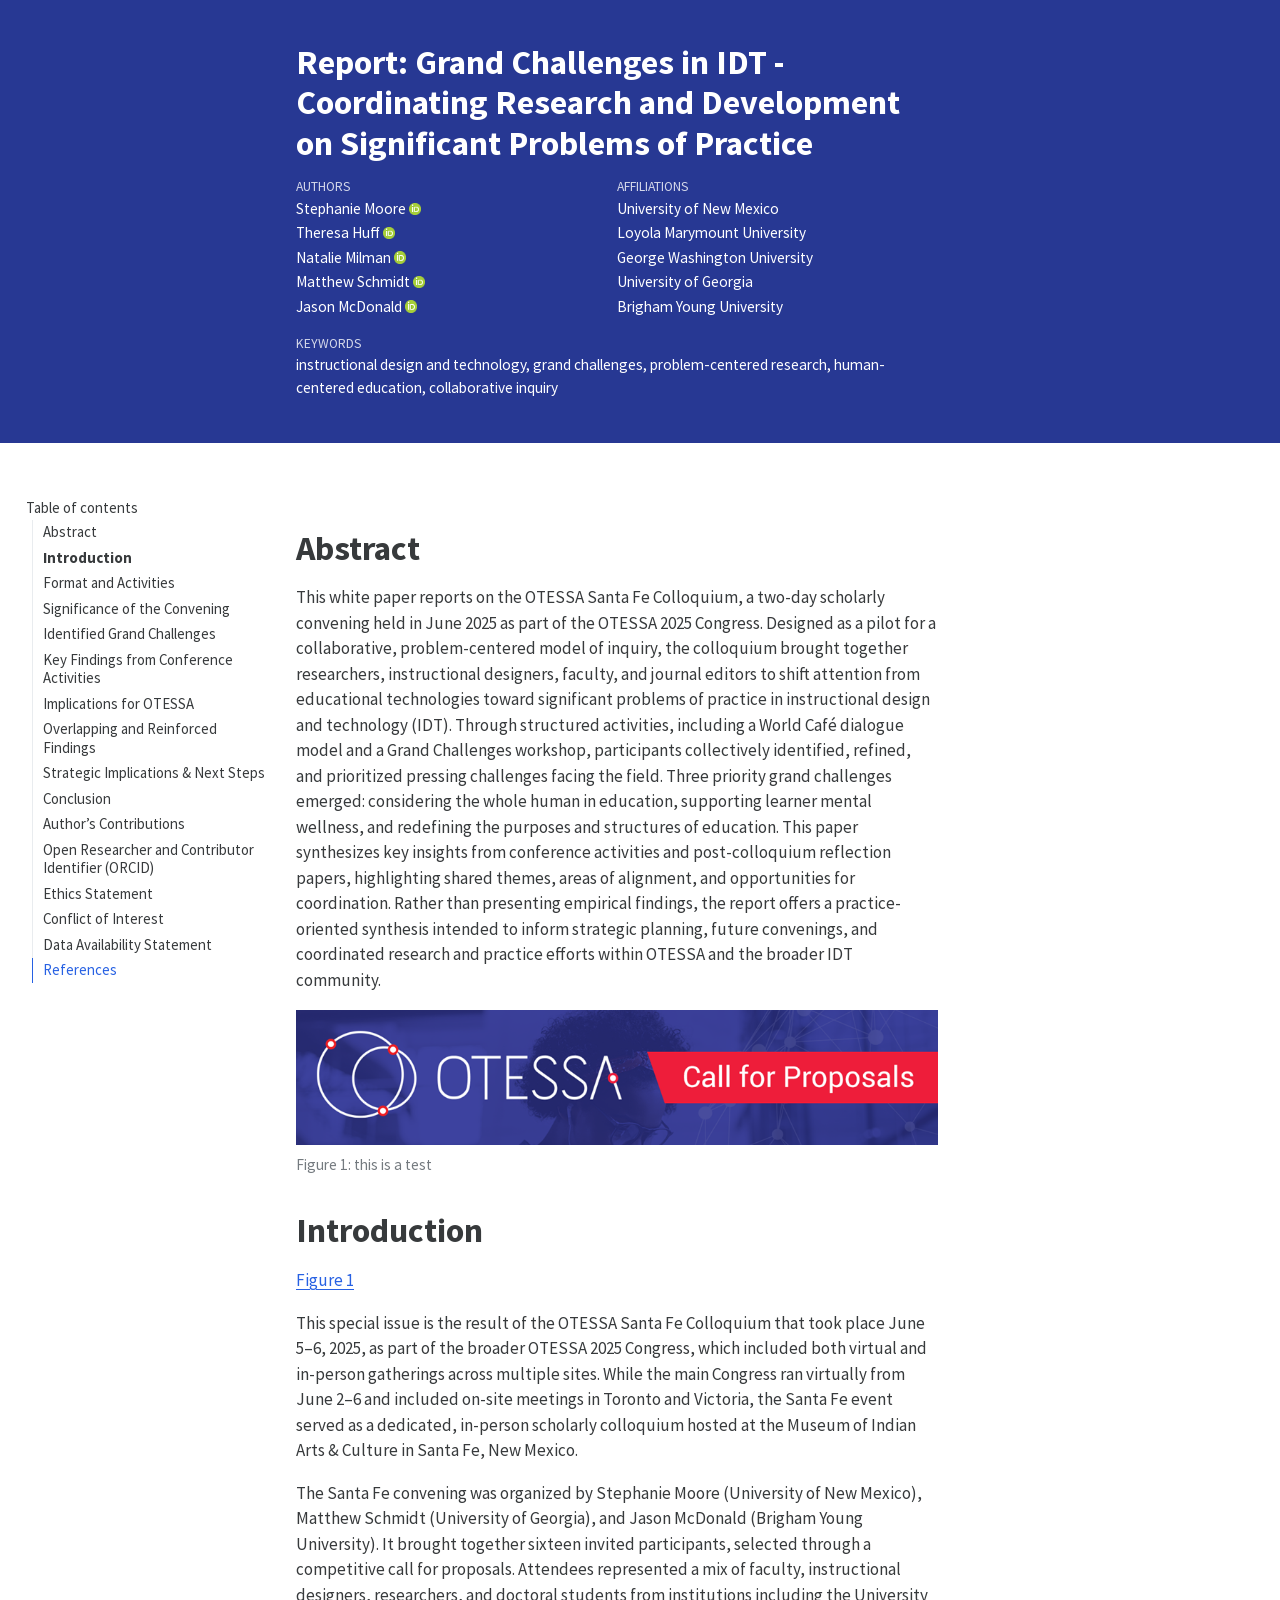
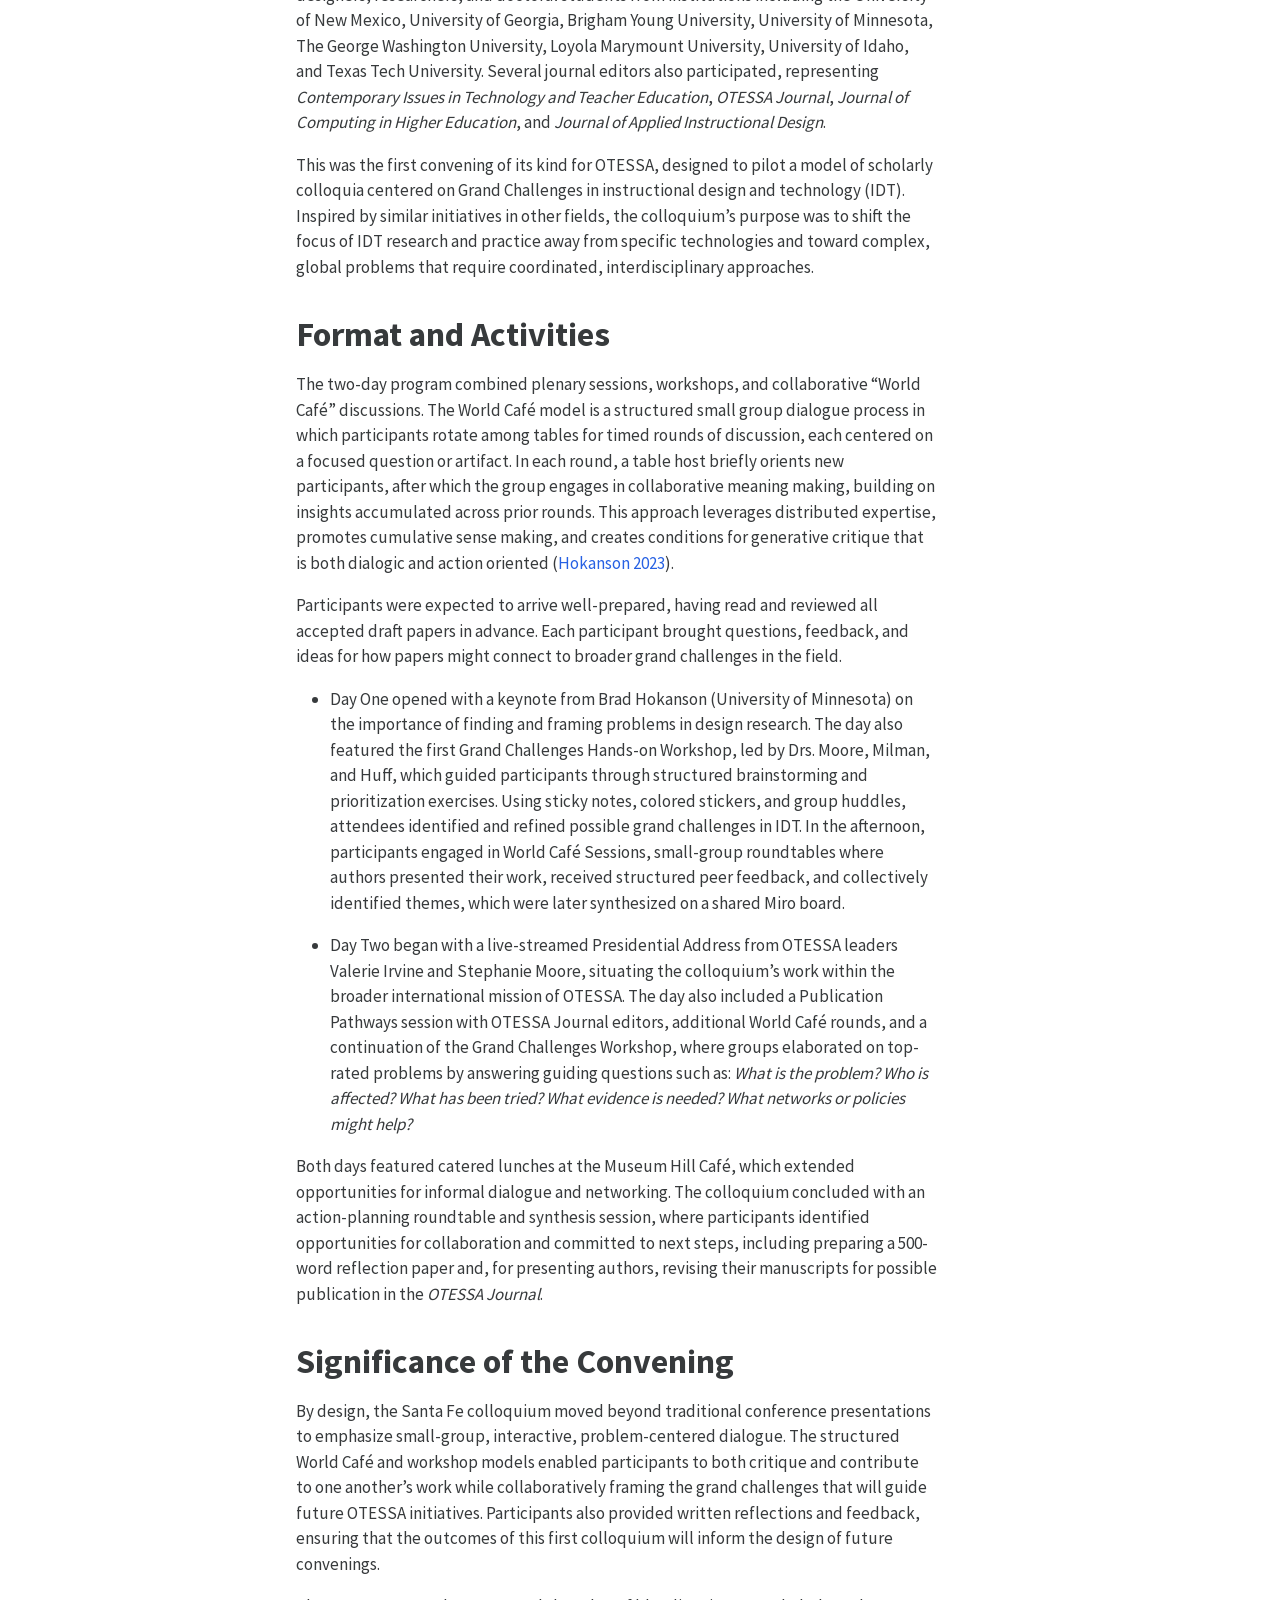
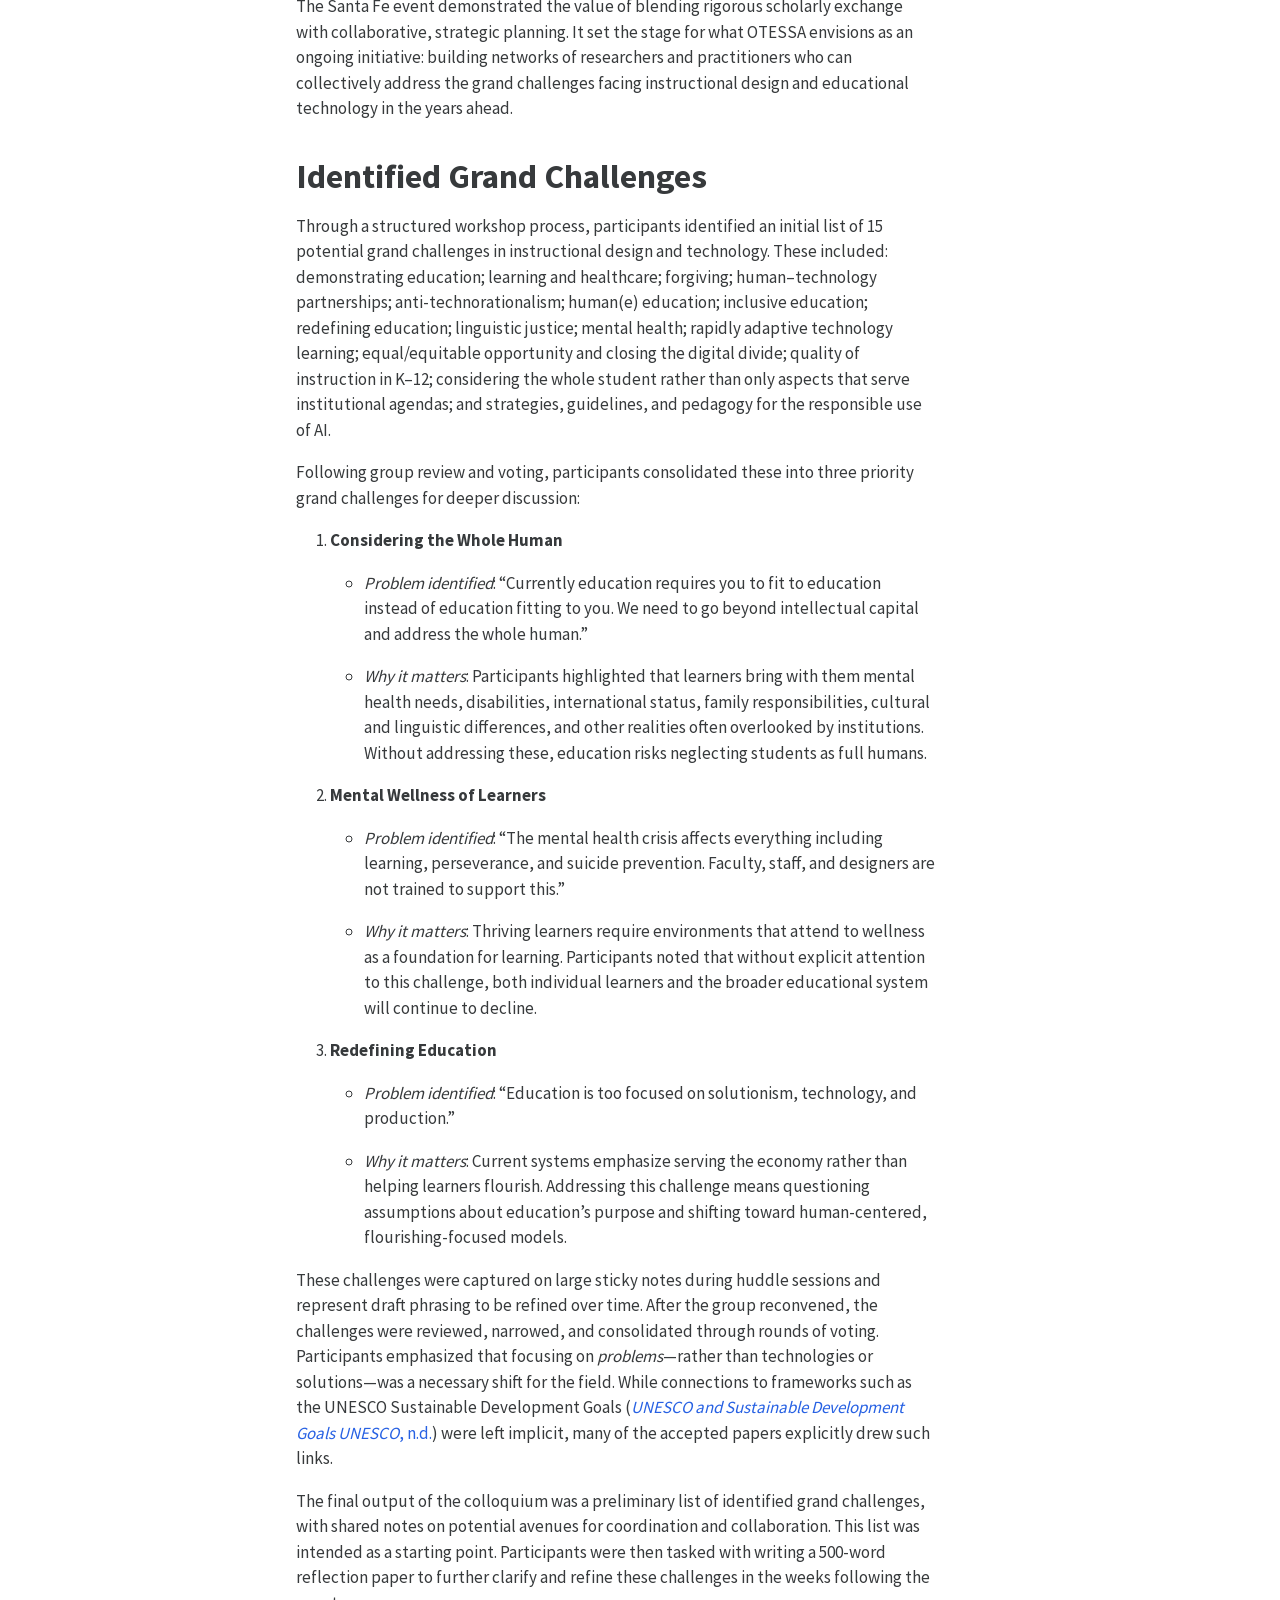
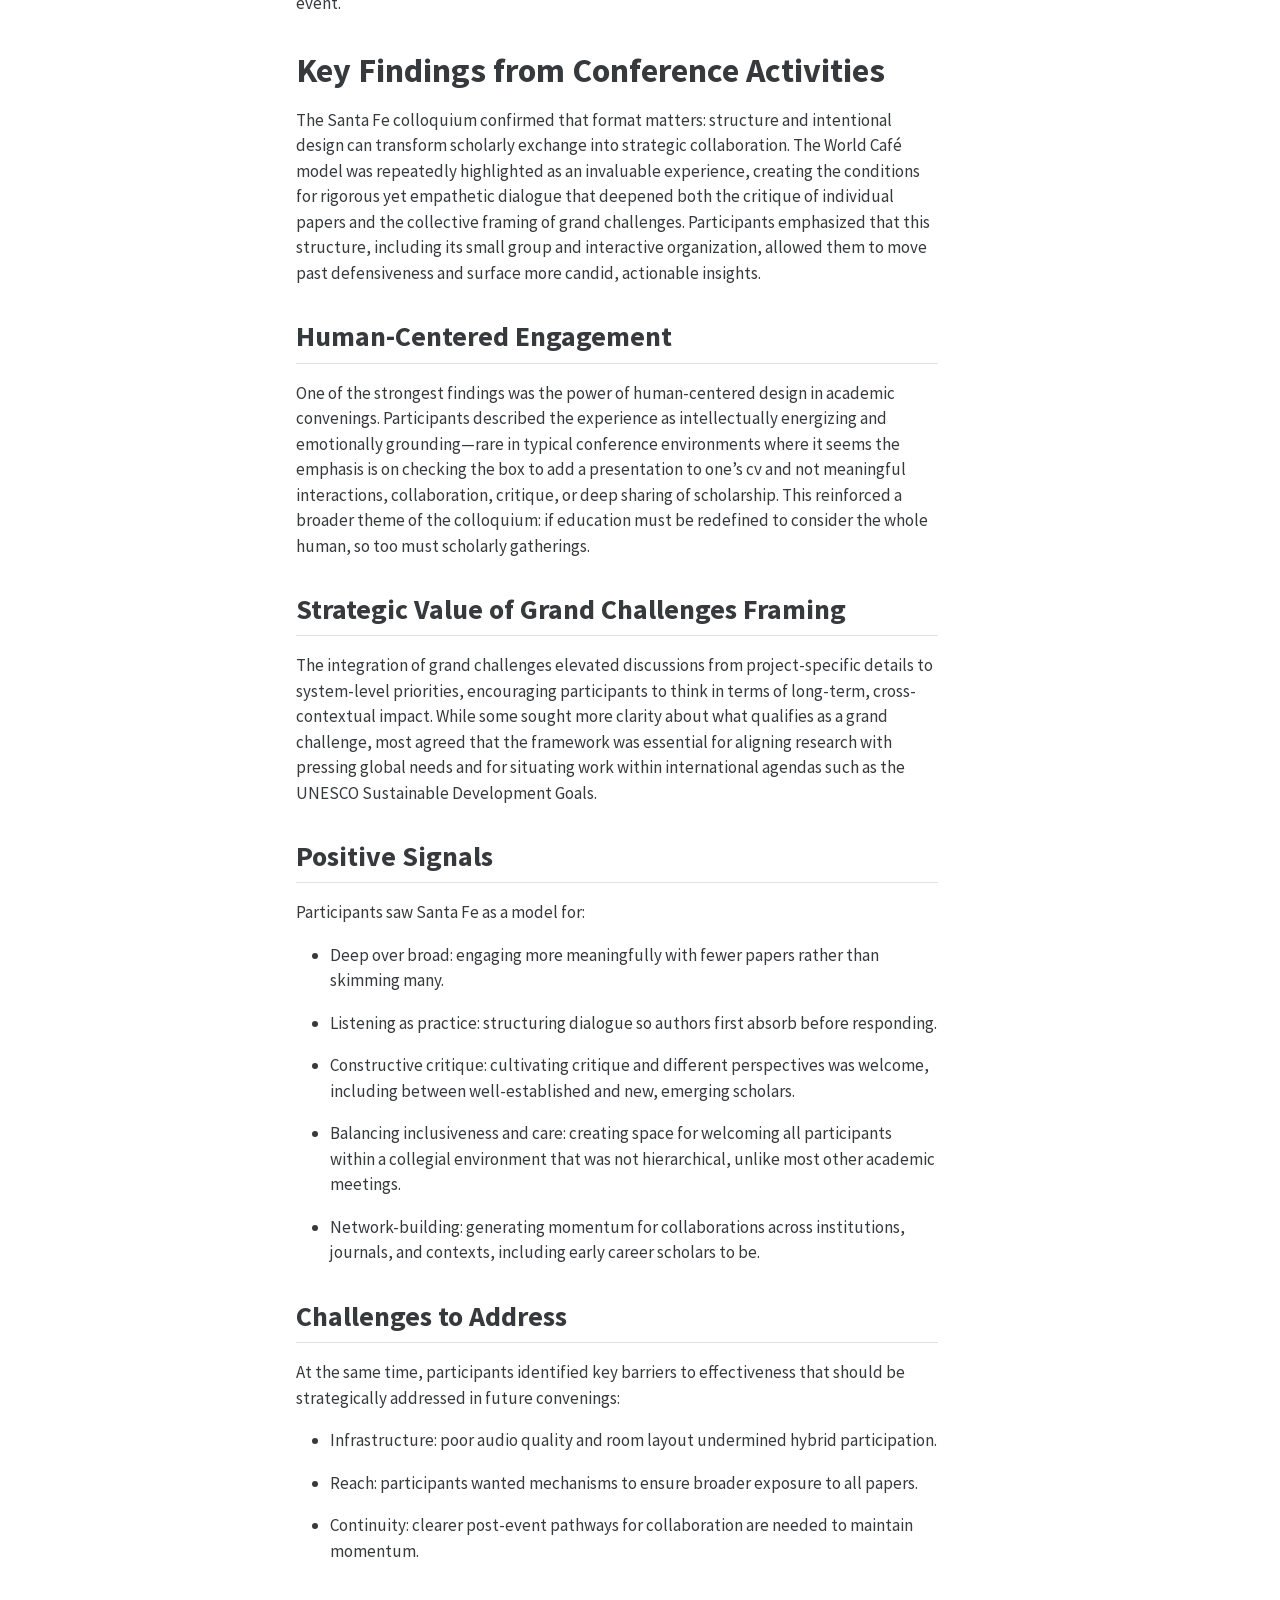
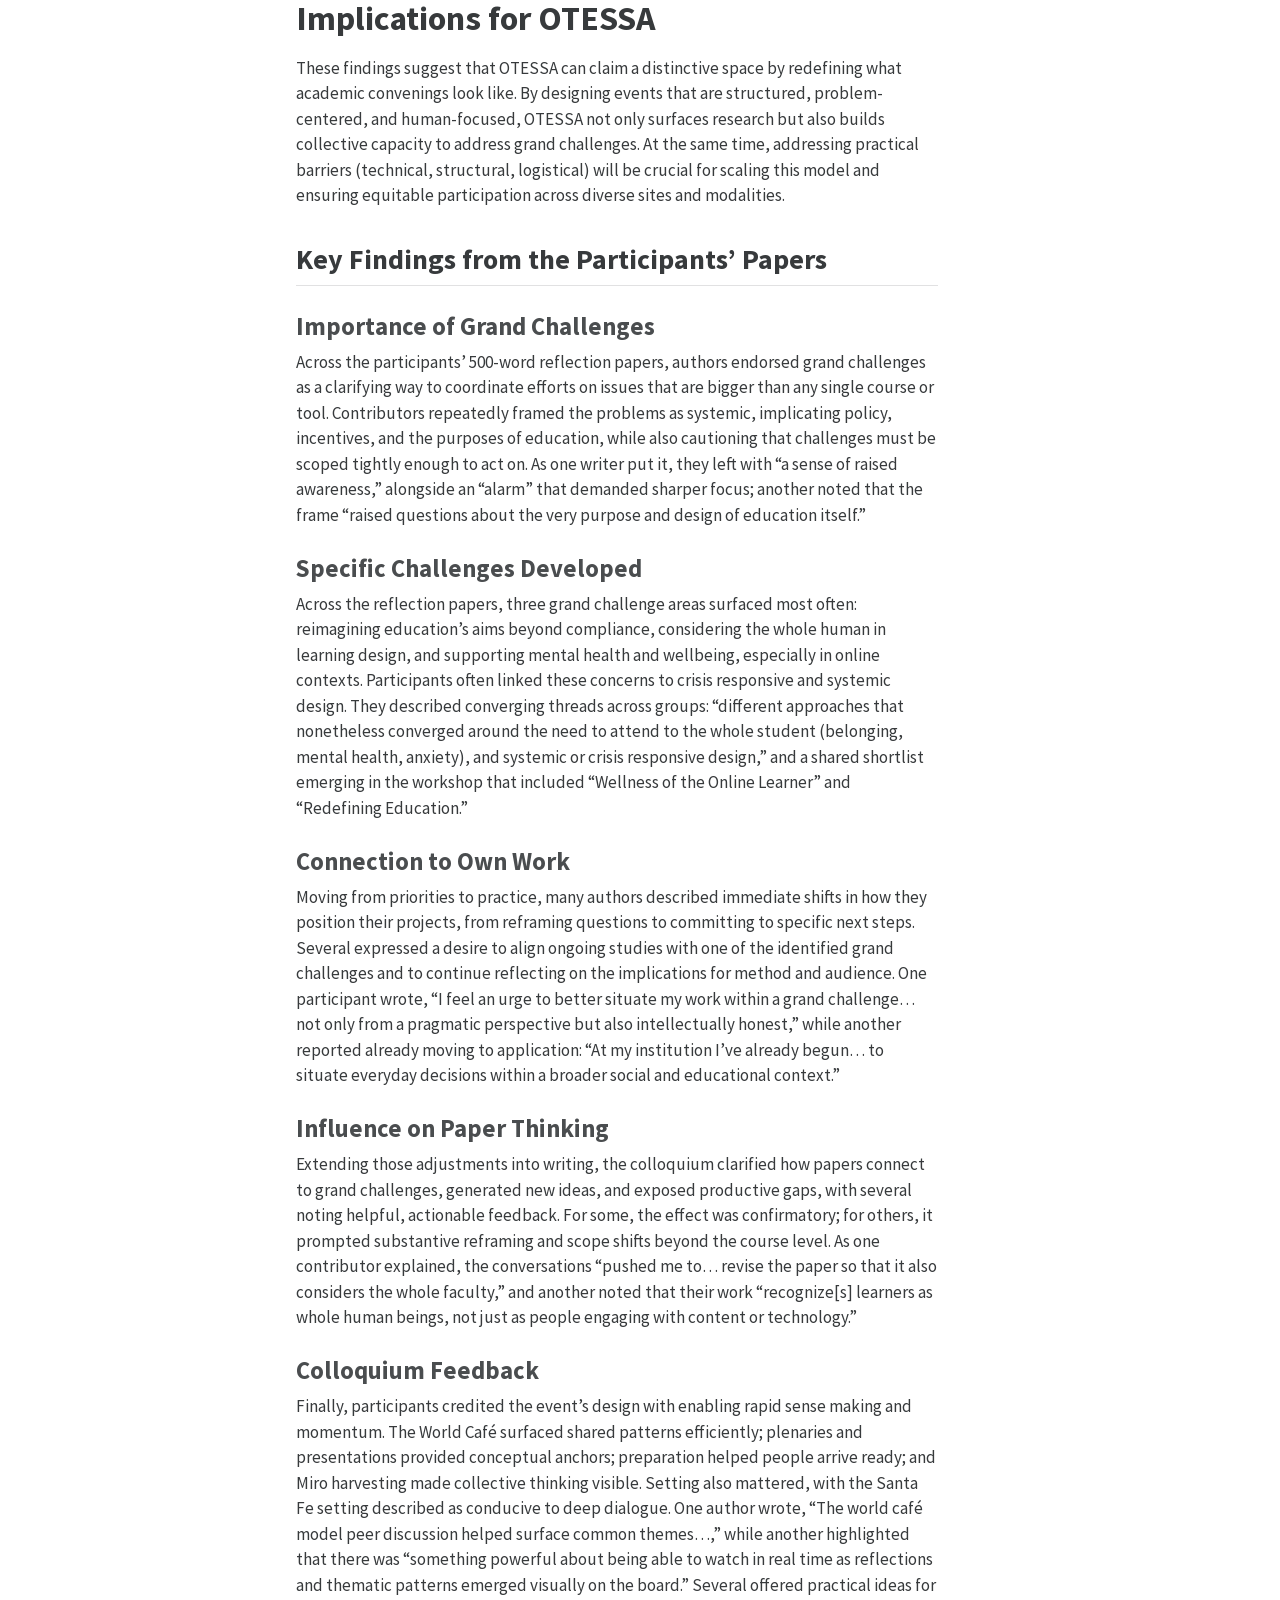
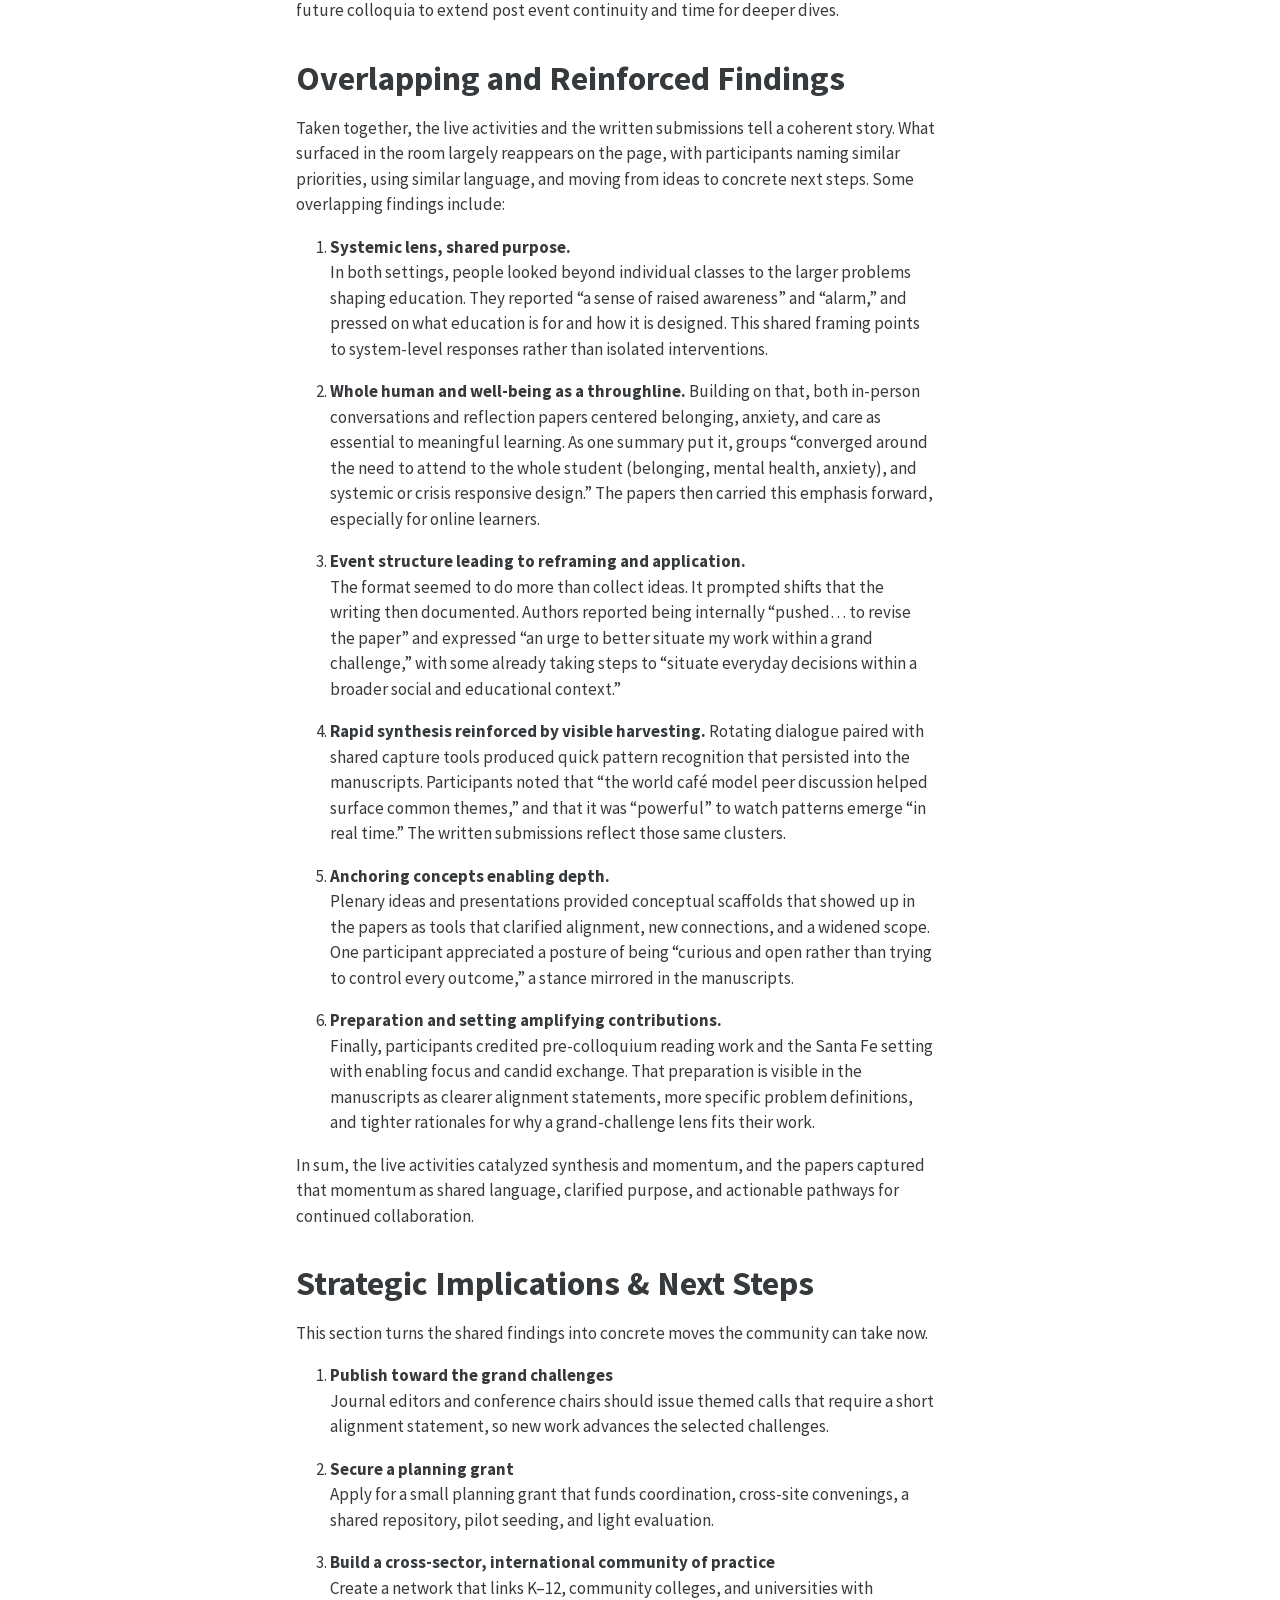
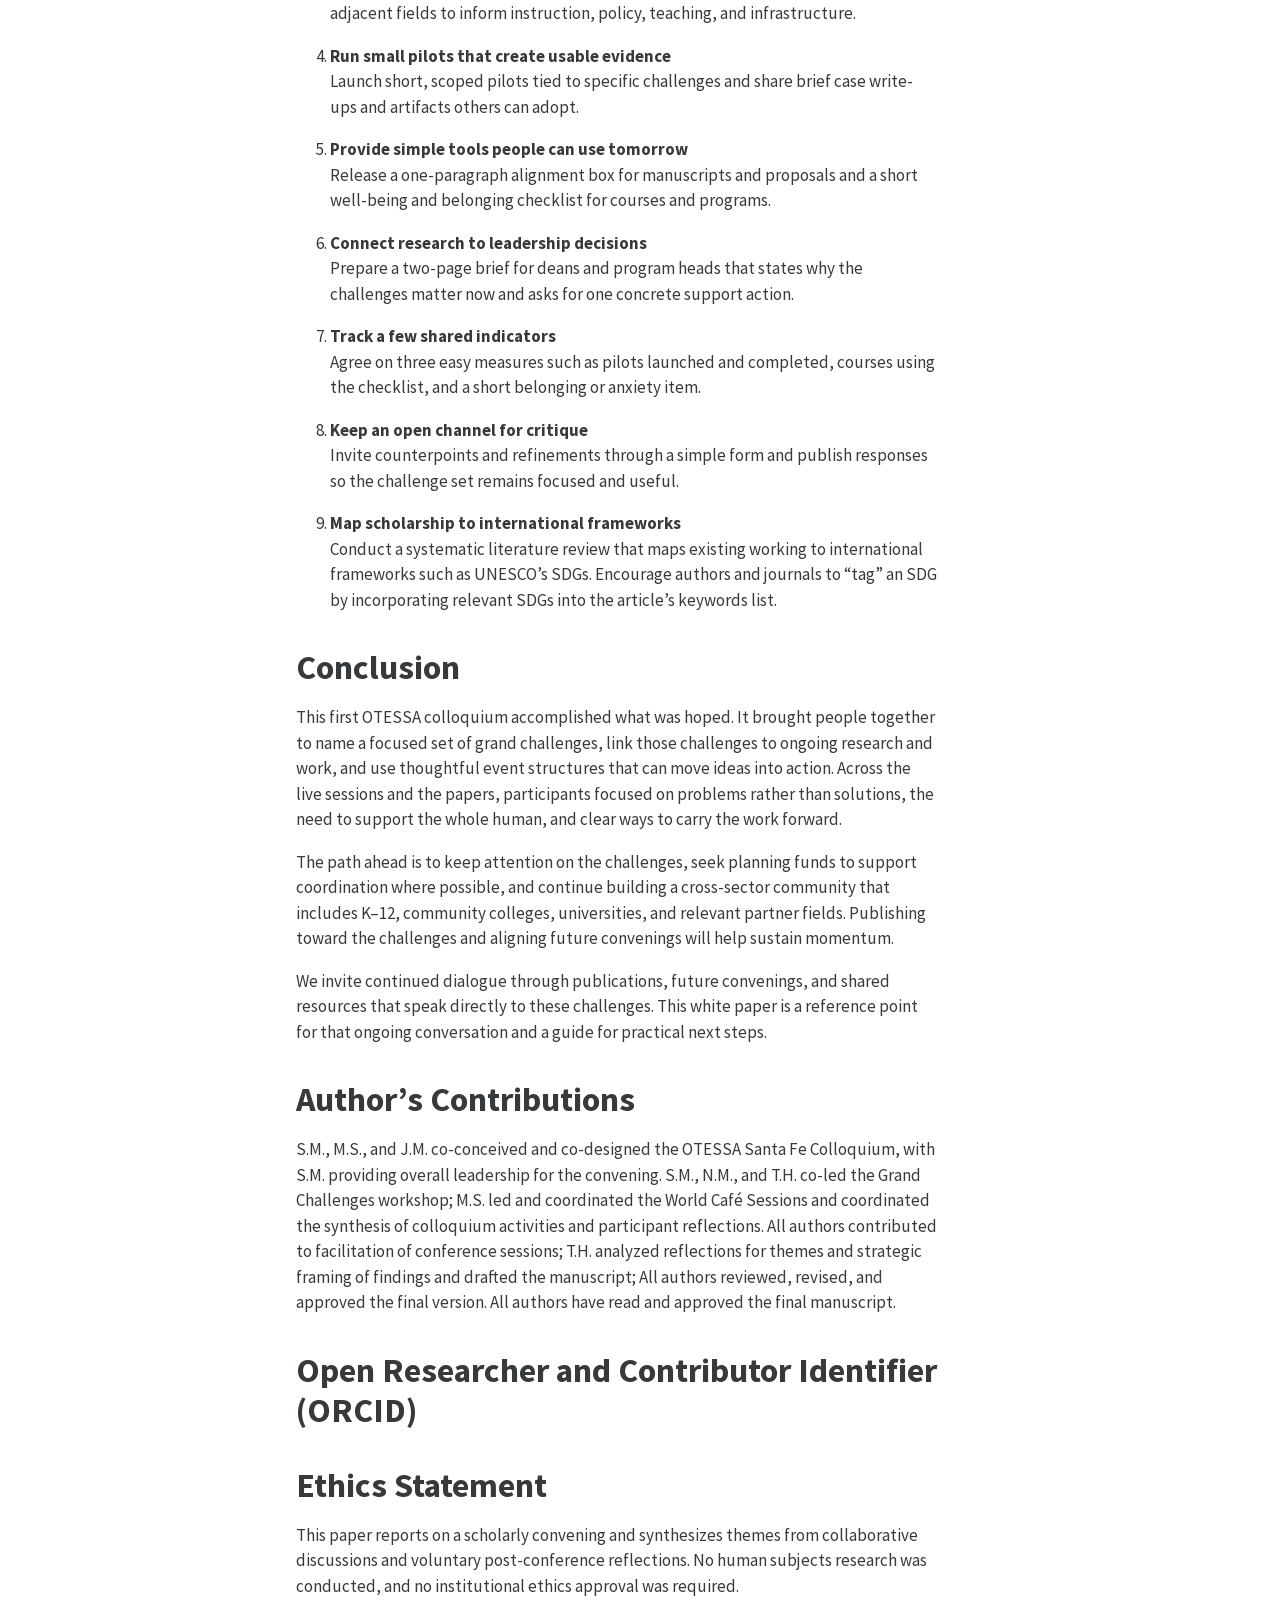
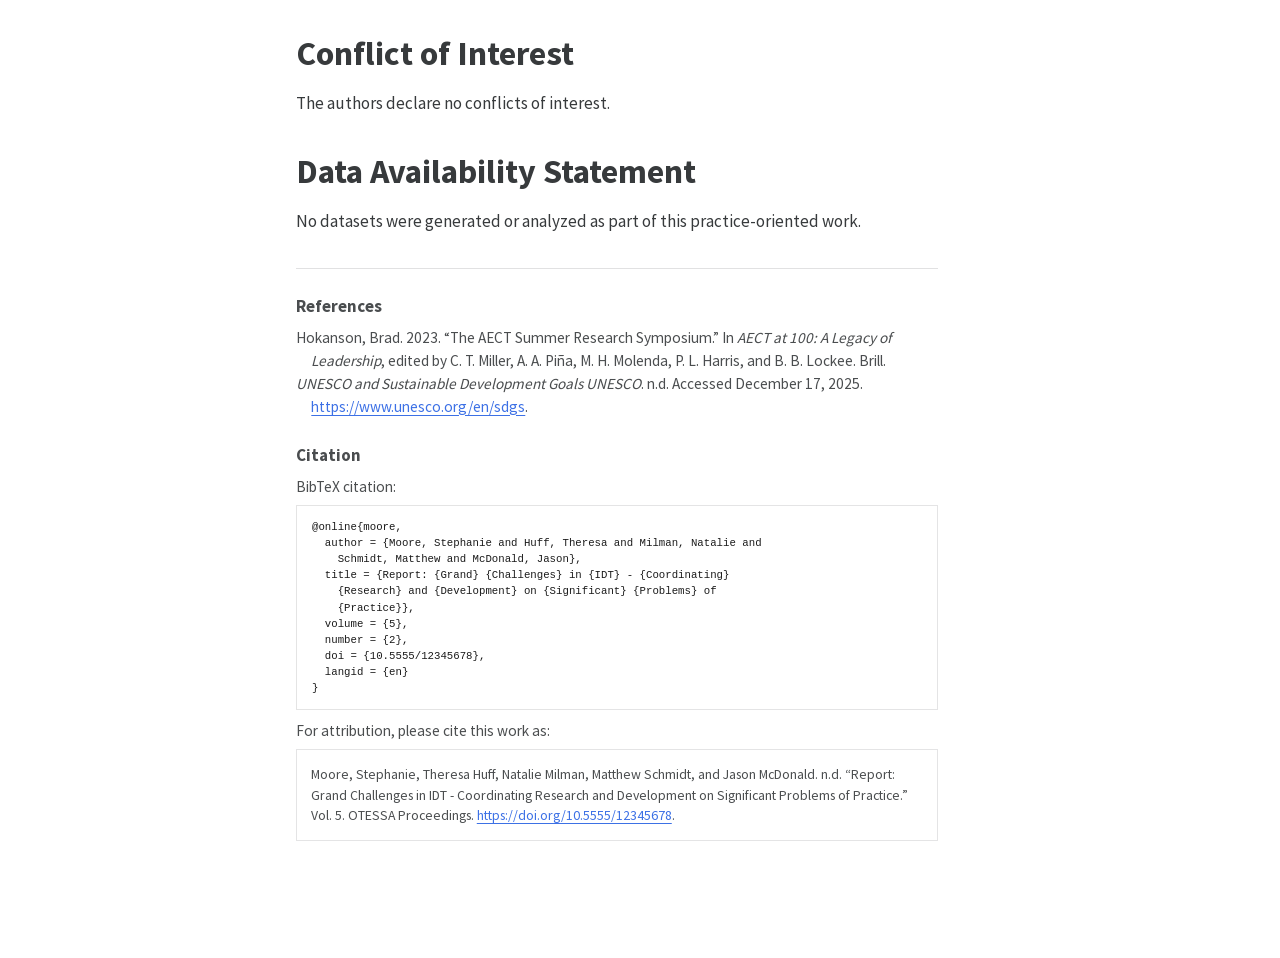
==== docs/index.html @ e305c75a "update" ====
<!DOCTYPE html>
<html xmlns="http://www.w3.org/1999/xhtml" lang="en" xml:lang="en"><head>

<meta charset="utf-8">
<meta name="generator" content="quarto-1.9.36">

<meta name="viewport" content="width=device-width, initial-scale=1.0, user-scalable=yes">

<meta name="keywords" content="instructional design and technology, grand challenges, problem-centered research, human-centered education, collaborative inquiry">

<title>Report: Grand Challenges in IDT - Coordinating Research and Development on Significant Problems of Practice</title>
<style>

code{white-space: pre-wrap;}
span.smallcaps{font-variant: small-caps;}
div.columns{display: flex; gap: min(4vw, 1.5em);}
div.column{flex: auto; overflow-x: auto;}
div.hanging-indent{margin-left: 1.5em; text-indent: -1.5em;}
ul.task-list{list-style: none;}
ul.task-list li input[type="checkbox"] {
width: 0.8em;
margin: 0 0.8em 0.2em -1em;  vertical-align: middle;
}

div.csl-bib-body { }
div.csl-entry {
clear: both;
}
.hanging-indent div.csl-entry {
margin-left:2em;
text-indent:-2em;
}
div.csl-left-margin {
min-width:2em;
float:left;
}
div.csl-right-inline {
margin-left:2em;
padding-left:1em;
}
div.csl-indent {
margin-left: 2em;
}</style>


<script>/*!
 * clipboard.js v2.0.11
 * https://clipboardjs.com/
 *
 * Licensed MIT © Zeno Rocha
 */
!function(t,e){"object"==typeof exports&&"object"==typeof module?module.exports=e():"function"==typeof define&&define.amd?define([],e):"object"==typeof exports?exports.ClipboardJS=e():t.ClipboardJS=e()}(this,function(){return n={686:function(t,e,n){"use strict";n.d(e,{default:function(){return b}});var e=n(279),i=n.n(e),e=n(370),u=n.n(e),e=n(817),r=n.n(e);function c(t){try{return document.execCommand(t)}catch(t){return}}var a=function(t){t=r()(t);return c("cut"),t};function o(t,e){var n,o,t=(n=t,o="rtl"===document.documentElement.getAttribute("dir"),(t=document.createElement("textarea")).style.fontSize="12pt",t.style.border="0",t.style.padding="0",t.style.margin="0",t.style.position="absolute",t.style[o?"right":"left"]="-9999px",o=window.pageYOffset||document.documentElement.scrollTop,t.style.top="".concat(o,"px"),t.setAttribute("readonly",""),t.value=n,t);return e.container.appendChild(t),e=r()(t),c("copy"),t.remove(),e}var f=function(t){var e=1<arguments.length&&void 0!==arguments[1]?arguments[1]:{container:document.body},n="";return"string"==typeof t?n=o(t,e):t instanceof HTMLInputElement&&!["text","search","url","tel","password"].includes(null==t?void 0:t.type)?n=o(t.value,e):(n=r()(t),c("copy")),n};function l(t){return(l="function"==typeof Symbol&&"symbol"==typeof Symbol.iterator?function(t){return typeof t}:function(t){return t&&"function"==typeof Symbol&&t.constructor===Symbol&&t!==Symbol.prototype?"symbol":typeof t})(t)}var s=function(){var t=0<arguments.length&&void 0!==arguments[0]?arguments[0]:{},e=t.action,n=void 0===e?"copy":e,o=t.container,e=t.target,t=t.text;if("copy"!==n&&"cut"!==n)throw new Error('Invalid "action" value, use either "copy" or "cut"');if(void 0!==e){if(!e||"object"!==l(e)||1!==e.nodeType)throw new Error('Invalid "target" value, use a valid Element');if("copy"===n&&e.hasAttribute("disabled"))throw new Error('Invalid "target" attribute. Please use "readonly" instead of "disabled" attribute');if("cut"===n&&(e.hasAttribute("readonly")||e.hasAttribute("disabled")))throw new Error('Invalid "target" attribute. You can\'t cut text from elements with "readonly" or "disabled" attributes')}return t?f(t,{container:o}):e?"cut"===n?a(e):f(e,{container:o}):void 0};function p(t){return(p="function"==typeof Symbol&&"symbol"==typeof Symbol.iterator?function(t){return typeof t}:function(t){return t&&"function"==typeof Symbol&&t.constructor===Symbol&&t!==Symbol.prototype?"symbol":typeof t})(t)}function d(t,e){for(var n=0;n<e.length;n++){var o=e[n];o.enumerable=o.enumerable||!1,o.configurable=!0,"value"in o&&(o.writable=!0),Object.defineProperty(t,o.key,o)}}function y(t,e){return(y=Object.setPrototypeOf||function(t,e){return t.__proto__=e,t})(t,e)}function h(n){var o=function(){if("undefined"==typeof Reflect||!Reflect.construct)return!1;if(Reflect.construct.sham)return!1;if("function"==typeof Proxy)return!0;try{return Date.prototype.toString.call(Reflect.construct(Date,[],function(){})),!0}catch(t){return!1}}();return function(){var t,e=v(n);return t=o?(t=v(this).constructor,Reflect.construct(e,arguments,t)):e.apply(this,arguments),e=this,!(t=t)||"object"!==p(t)&&"function"!=typeof t?function(t){if(void 0!==t)return t;throw new ReferenceError("this hasn't been initialised - super() hasn't been called")}(e):t}}function v(t){return(v=Object.setPrototypeOf?Object.getPrototypeOf:function(t){return t.__proto__||Object.getPrototypeOf(t)})(t)}function m(t,e){t="data-clipboard-".concat(t);if(e.hasAttribute(t))return e.getAttribute(t)}var b=function(){!function(t,e){if("function"!=typeof e&&null!==e)throw new TypeError("Super expression must either be null or a function");t.prototype=Object.create(e&&e.prototype,{constructor:{value:t,writable:!0,configurable:!0}}),e&&y(t,e)}(r,i());var t,e,n,o=h(r);function r(t,e){var n;return function(t){if(!(t instanceof r))throw new TypeError("Cannot call a class as a function")}(this),(n=o.call(this)).resolveOptions(e),n.listenClick(t),n}return t=r,n=[{key:"copy",value:function(t){var e=1<arguments.length&&void 0!==arguments[1]?arguments[1]:{container:document.body};return f(t,e)}},{key:"cut",value:function(t){return a(t)}},{key:"isSupported",value:function(){var t=0<arguments.length&&void 0!==arguments[0]?arguments[0]:["copy","cut"],t="string"==typeof t?[t]:t,e=!!document.queryCommandSupported;return t.forEach(function(t){e=e&&!!document.queryCommandSupported(t)}),e}}],(e=[{key:"resolveOptions",value:function(){var t=0<arguments.length&&void 0!==arguments[0]?arguments[0]:{};this.action="function"==typeof t.action?t.action:this.defaultAction,this.target="function"==typeof t.target?t.target:this.defaultTarget,this.text="function"==typeof t.text?t.text:this.defaultText,this.container="object"===p(t.container)?t.container:document.body}},{key:"listenClick",value:function(t){var e=this;this.listener=u()(t,"click",function(t){return e.onClick(t)})}},{key:"onClick",value:function(t){var e=t.delegateTarget||t.currentTarget,n=this.action(e)||"copy",t=s({action:n,container:this.container,target:this.target(e),text:this.text(e)});this.emit(t?"success":"error",{action:n,text:t,trigger:e,clearSelection:function(){e&&e.focus(),window.getSelection().removeAllRanges()}})}},{key:"defaultAction",value:function(t){return m("action",t)}},{key:"defaultTarget",value:function(t){t=m("target",t);if(t)return document.querySelector(t)}},{key:"defaultText",value:function(t){return m("text",t)}},{key:"destroy",value:function(){this.listener.destroy()}}])&&d(t.prototype,e),n&&d(t,n),r}()},828:function(t){var e;"undefined"==typeof Element||Element.prototype.matches||((e=Element.prototype).matches=e.matchesSelector||e.mozMatchesSelector||e.msMatchesSelector||e.oMatchesSelector||e.webkitMatchesSelector),t.exports=function(t,e){for(;t&&9!==t.nodeType;){if("function"==typeof t.matches&&t.matches(e))return t;t=t.parentNode}}},438:function(t,e,n){var u=n(828);function i(t,e,n,o,r){var i=function(e,n,t,o){return function(t){t.delegateTarget=u(t.target,n),t.delegateTarget&&o.call(e,t)}}.apply(this,arguments);return t.addEventListener(n,i,r),{destroy:function(){t.removeEventListener(n,i,r)}}}t.exports=function(t,e,n,o,r){return"function"==typeof t.addEventListener?i.apply(null,arguments):"function"==typeof n?i.bind(null,document).apply(null,arguments):("string"==typeof t&&(t=document.querySelectorAll(t)),Array.prototype.map.call(t,function(t){return i(t,e,n,o,r)}))}},879:function(t,n){n.node=function(t){return void 0!==t&&t instanceof HTMLElement&&1===t.nodeType},n.nodeList=function(t){var e=Object.prototype.toString.call(t);return void 0!==t&&("[object NodeList]"===e||"[object HTMLCollection]"===e)&&"length"in t&&(0===t.length||n.node(t[0]))},n.string=function(t){return"string"==typeof t||t instanceof String},n.fn=function(t){return"[object Function]"===Object.prototype.toString.call(t)}},370:function(t,e,n){var f=n(879),l=n(438);t.exports=function(t,e,n){if(!t&&!e&&!n)throw new Error("Missing required arguments");if(!f.string(e))throw new TypeError("Second argument must be a String");if(!f.fn(n))throw new TypeError("Third argument must be a Function");if(f.node(t))return c=e,a=n,(u=t).addEventListener(c,a),{destroy:function(){u.removeEventListener(c,a)}};if(f.nodeList(t))return o=t,r=e,i=n,Array.prototype.forEach.call(o,function(t){t.addEventListener(r,i)}),{destroy:function(){Array.prototype.forEach.call(o,function(t){t.removeEventListener(r,i)})}};if(f.string(t))return t=t,e=e,n=n,l(document.body,t,e,n);throw new TypeError("First argument must be a String, HTMLElement, HTMLCollection, or NodeList");var o,r,i,u,c,a}},817:function(t){t.exports=function(t){var e,n="SELECT"===t.nodeName?(t.focus(),t.value):"INPUT"===t.nodeName||"TEXTAREA"===t.nodeName?((e=t.hasAttribute("readonly"))||t.setAttribute("readonly",""),t.select(),t.setSelectionRange(0,t.value.length),e||t.removeAttribute("readonly"),t.value):(t.hasAttribute("contenteditable")&&t.focus(),n=window.getSelection(),(e=document.createRange()).selectNodeContents(t),n.removeAllRanges(),n.addRange(e),n.toString());return n}},279:function(t){function e(){}e.prototype={on:function(t,e,n){var o=this.e||(this.e={});return(o[t]||(o[t]=[])).push({fn:e,ctx:n}),this},once:function(t,e,n){var o=this;function r(){o.off(t,r),e.apply(n,arguments)}return r._=e,this.on(t,r,n)},emit:function(t){for(var e=[].slice.call(arguments,1),n=((this.e||(this.e={}))[t]||[]).slice(),o=0,r=n.length;o<r;o++)n[o].fn.apply(n[o].ctx,e);return this},off:function(t,e){var n=this.e||(this.e={}),o=n[t],r=[];if(o&&e)for(var i=0,u=o.length;i<u;i++)o[i].fn!==e&&o[i].fn._!==e&&r.push(o[i]);return r.length?n[t]=r:delete n[t],this}},t.exports=e,t.exports.TinyEmitter=e}},r={},o.n=function(t){var e=t&&t.__esModule?function(){return t.default}:function(){return t};return o.d(e,{a:e}),e},o.d=function(t,e){for(var n in e)o.o(e,n)&&!o.o(t,n)&&Object.defineProperty(t,n,{enumerable:!0,get:e[n]})},o.o=function(t,e){return Object.prototype.hasOwnProperty.call(t,e)},o(686).default;function o(t){if(r[t])return r[t].exports;var e=r[t]={exports:{}};return n[t](e,e.exports,o),e.exports}var n,r});</script>
<script src="[data-uri]" type="module"></script>
<script src="[data-uri]" type="module"></script>
<script>/**
 * @popperjs/core v2.11.7 - MIT License
 */

!function(e,t){"object"==typeof exports&&"undefined"!=typeof module?t(exports):"function"==typeof define&&define.amd?define(["exports"],t):t((e="undefined"!=typeof globalThis?globalThis:e||self).Popper={})}(this,(function(e){"use strict";function t(e){if(null==e)return window;if("[object Window]"!==e.toString()){var t=e.ownerDocument;return t&&t.defaultView||window}return e}function n(e){return e instanceof t(e).Element||e instanceof Element}function r(e){return e instanceof t(e).HTMLElement||e instanceof HTMLElement}function o(e){return"undefined"!=typeof ShadowRoot&&(e instanceof t(e).ShadowRoot||e instanceof ShadowRoot)}var i=Math.max,a=Math.min,s=Math.round;function f(){var e=navigator.userAgentData;return null!=e&&e.brands&&Array.isArray(e.brands)?e.brands.map((function(e){return e.brand+"/"+e.version})).join(" "):navigator.userAgent}function c(){return!/^((?!chrome|android).)*safari/i.test(f())}function p(e,o,i){void 0===o&&(o=!1),void 0===i&&(i=!1);var a=e.getBoundingClientRect(),f=1,p=1;o&&r(e)&&(f=e.offsetWidth>0&&s(a.width)/e.offsetWidth||1,p=e.offsetHeight>0&&s(a.height)/e.offsetHeight||1);var u=(n(e)?t(e):window).visualViewport,l=!c()&&i,d=(a.left+(l&&u?u.offsetLeft:0))/f,h=(a.top+(l&&u?u.offsetTop:0))/p,m=a.width/f,v=a.height/p;return{width:m,height:v,top:h,right:d+m,bottom:h+v,left:d,x:d,y:h}}function u(e){var n=t(e);return{scrollLeft:n.pageXOffset,scrollTop:n.pageYOffset}}function l(e){return e?(e.nodeName||"").toLowerCase():null}function d(e){return((n(e)?e.ownerDocument:e.document)||window.document).documentElement}function h(e){return p(d(e)).left+u(e).scrollLeft}function m(e){return t(e).getComputedStyle(e)}function v(e){var t=m(e),n=t.overflow,r=t.overflowX,o=t.overflowY;return/auto|scroll|overlay|hidden/.test(n+o+r)}function y(e,n,o){void 0===o&&(o=!1);var i,a,f=r(n),c=r(n)&&function(e){var t=e.getBoundingClientRect(),n=s(t.width)/e.offsetWidth||1,r=s(t.height)/e.offsetHeight||1;return 1!==n||1!==r}(n),m=d(n),y=p(e,c,o),g={scrollLeft:0,scrollTop:0},b={x:0,y:0};return(f||!f&&!o)&&(("body"!==l(n)||v(m))&&(g=(i=n)!==t(i)&&r(i)?{scrollLeft:(a=i).scrollLeft,scrollTop:a.scrollTop}:u(i)),r(n)?((b=p(n,!0)).x+=n.clientLeft,b.y+=n.clientTop):m&&(b.x=h(m))),{x:y.left+g.scrollLeft-b.x,y:y.top+g.scrollTop-b.y,width:y.width,height:y.height}}function g(e){var t=p(e),n=e.offsetWidth,r=e.offsetHeight;return Math.abs(t.width-n)<=1&&(n=t.width),Math.abs(t.height-r)<=1&&(r=t.height),{x:e.offsetLeft,y:e.offsetTop,width:n,height:r}}function b(e){return"html"===l(e)?e:e.assignedSlot||e.parentNode||(o(e)?e.host:null)||d(e)}function x(e){return["html","body","#document"].indexOf(l(e))>=0?e.ownerDocument.body:r(e)&&v(e)?e:x(b(e))}function w(e,n){var r;void 0===n&&(n=[]);var o=x(e),i=o===(null==(r=e.ownerDocument)?void 0:r.body),a=t(o),s=i?[a].concat(a.visualViewport||[],v(o)?o:[]):o,f=n.concat(s);return i?f:f.concat(w(b(s)))}function O(e){return["table","td","th"].indexOf(l(e))>=0}function j(e){return r(e)&&"fixed"!==m(e).position?e.offsetParent:null}function E(e){for(var n=t(e),i=j(e);i&&O(i)&&"static"===m(i).position;)i=j(i);return i&&("html"===l(i)||"body"===l(i)&&"static"===m(i).position)?n:i||function(e){var t=/firefox/i.test(f());if(/Trident/i.test(f())&&r(e)&&"fixed"===m(e).position)return null;var n=b(e);for(o(n)&&(n=n.host);r(n)&&["html","body"].indexOf(l(n))<0;){var i=m(n);if("none"!==i.transform||"none"!==i.perspective||"paint"===i.contain||-1!==["transform","perspective"].indexOf(i.willChange)||t&&"filter"===i.willChange||t&&i.filter&&"none"!==i.filter)return n;n=n.parentNode}return null}(e)||n}var D="top",A="bottom",L="right",P="left",M="auto",k=[D,A,L,P],W="start",B="end",H="viewport",T="popper",R=k.reduce((function(e,t){return e.concat([t+"-"+W,t+"-"+B])}),[]),S=[].concat(k,[M]).reduce((function(e,t){return e.concat([t,t+"-"+W,t+"-"+B])}),[]),V=["beforeRead","read","afterRead","beforeMain","main","afterMain","beforeWrite","write","afterWrite"];function q(e){var t=new Map,n=new Set,r=[];function o(e){n.add(e.name),[].concat(e.requires||[],e.requiresIfExists||[]).forEach((function(e){if(!n.has(e)){var r=t.get(e);r&&o(r)}})),r.push(e)}return e.forEach((function(e){t.set(e.name,e)})),e.forEach((function(e){n.has(e.name)||o(e)})),r}function C(e){return e.split("-")[0]}function N(e,t){var n=t.getRootNode&&t.getRootNode();if(e.contains(t))return!0;if(n&&o(n)){var r=t;do{if(r&&e.isSameNode(r))return!0;r=r.parentNode||r.host}while(r)}return!1}function I(e){return Object.assign({},e,{left:e.x,top:e.y,right:e.x+e.width,bottom:e.y+e.height})}function _(e,r,o){return r===H?I(function(e,n){var r=t(e),o=d(e),i=r.visualViewport,a=o.clientWidth,s=o.clientHeight,f=0,p=0;if(i){a=i.width,s=i.height;var u=c();(u||!u&&"fixed"===n)&&(f=i.offsetLeft,p=i.offsetTop)}return{width:a,height:s,x:f+h(e),y:p}}(e,o)):n(r)?function(e,t){var n=p(e,!1,"fixed"===t);return n.top=n.top+e.clientTop,n.left=n.left+e.clientLeft,n.bottom=n.top+e.clientHeight,n.right=n.left+e.clientWidth,n.width=e.clientWidth,n.height=e.clientHeight,n.x=n.left,n.y=n.top,n}(r,o):I(function(e){var t,n=d(e),r=u(e),o=null==(t=e.ownerDocument)?void 0:t.body,a=i(n.scrollWidth,n.clientWidth,o?o.scrollWidth:0,o?o.clientWidth:0),s=i(n.scrollHeight,n.clientHeight,o?o.scrollHeight:0,o?o.clientHeight:0),f=-r.scrollLeft+h(e),c=-r.scrollTop;return"rtl"===m(o||n).direction&&(f+=i(n.clientWidth,o?o.clientWidth:0)-a),{width:a,height:s,x:f,y:c}}(d(e)))}function F(e,t,o,s){var f="clippingParents"===t?function(e){var t=w(b(e)),o=["absolute","fixed"].indexOf(m(e).position)>=0&&r(e)?E(e):e;return n(o)?t.filter((function(e){return n(e)&&N(e,o)&&"body"!==l(e)})):[]}(e):[].concat(t),c=[].concat(f,[o]),p=c[0],u=c.reduce((function(t,n){var r=_(e,n,s);return t.top=i(r.top,t.top),t.right=a(r.right,t.right),t.bottom=a(r.bottom,t.bottom),t.left=i(r.left,t.left),t}),_(e,p,s));return u.width=u.right-u.left,u.height=u.bottom-u.top,u.x=u.left,u.y=u.top,u}function U(e){return e.split("-")[1]}function z(e){return["top","bottom"].indexOf(e)>=0?"x":"y"}function X(e){var t,n=e.reference,r=e.element,o=e.placement,i=o?C(o):null,a=o?U(o):null,s=n.x+n.width/2-r.width/2,f=n.y+n.height/2-r.height/2;switch(i){case D:t={x:s,y:n.y-r.height};break;case A:t={x:s,y:n.y+n.height};break;case L:t={x:n.x+n.width,y:f};break;case P:t={x:n.x-r.width,y:f};break;default:t={x:n.x,y:n.y}}var c=i?z(i):null;if(null!=c){var p="y"===c?"height":"width";switch(a){case W:t[c]=t[c]-(n[p]/2-r[p]/2);break;case B:t[c]=t[c]+(n[p]/2-r[p]/2)}}return t}function Y(e){return Object.assign({},{top:0,right:0,bottom:0,left:0},e)}function G(e,t){return t.reduce((function(t,n){return t[n]=e,t}),{})}function J(e,t){void 0===t&&(t={});var r=t,o=r.placement,i=void 0===o?e.placement:o,a=r.strategy,s=void 0===a?e.strategy:a,f=r.boundary,c=void 0===f?"clippingParents":f,u=r.rootBoundary,l=void 0===u?H:u,h=r.elementContext,m=void 0===h?T:h,v=r.altBoundary,y=void 0!==v&&v,g=r.padding,b=void 0===g?0:g,x=Y("number"!=typeof b?b:G(b,k)),w=m===T?"reference":T,O=e.rects.popper,j=e.elements[y?w:m],E=F(n(j)?j:j.contextElement||d(e.elements.popper),c,l,s),P=p(e.elements.reference),M=X({reference:P,element:O,strategy:"absolute",placement:i}),W=I(Object.assign({},O,M)),B=m===T?W:P,R={top:E.top-B.top+x.top,bottom:B.bottom-E.bottom+x.bottom,left:E.left-B.left+x.left,right:B.right-E.right+x.right},S=e.modifiersData.offset;if(m===T&&S){var V=S[i];Object.keys(R).forEach((function(e){var t=[L,A].indexOf(e)>=0?1:-1,n=[D,A].indexOf(e)>=0?"y":"x";R[e]+=V[n]*t}))}return R}var K={placement:"bottom",modifiers:[],strategy:"absolute"};function Q(){for(var e=arguments.length,t=new Array(e),n=0;n<e;n++)t[n]=arguments[n];return!t.some((function(e){return!(e&&"function"==typeof e.getBoundingClientRect)}))}function Z(e){void 0===e&&(e={});var t=e,r=t.defaultModifiers,o=void 0===r?[]:r,i=t.defaultOptions,a=void 0===i?K:i;return function(e,t,r){void 0===r&&(r=a);var i,s,f={placement:"bottom",orderedModifiers:[],options:Object.assign({},K,a),modifiersData:{},elements:{reference:e,popper:t},attributes:{},styles:{}},c=[],p=!1,u={state:f,setOptions:function(r){var i="function"==typeof r?r(f.options):r;l(),f.options=Object.assign({},a,f.options,i),f.scrollParents={reference:n(e)?w(e):e.contextElement?w(e.contextElement):[],popper:w(t)};var s,p,d=function(e){var t=q(e);return V.reduce((function(e,n){return e.concat(t.filter((function(e){return e.phase===n})))}),[])}((s=[].concat(o,f.options.modifiers),p=s.reduce((function(e,t){var n=e[t.name];return e[t.name]=n?Object.assign({},n,t,{options:Object.assign({},n.options,t.options),data:Object.assign({},n.data,t.data)}):t,e}),{}),Object.keys(p).map((function(e){return p[e]}))));return f.orderedModifiers=d.filter((function(e){return e.enabled})),f.orderedModifiers.forEach((function(e){var t=e.name,n=e.options,r=void 0===n?{}:n,o=e.effect;if("function"==typeof o){var i=o({state:f,name:t,instance:u,options:r}),a=function(){};c.push(i||a)}})),u.update()},forceUpdate:function(){if(!p){var e=f.elements,t=e.reference,n=e.popper;if(Q(t,n)){f.rects={reference:y(t,E(n),"fixed"===f.options.strategy),popper:g(n)},f.reset=!1,f.placement=f.options.placement,f.orderedModifiers.forEach((function(e){return f.modifiersData[e.name]=Object.assign({},e.data)}));for(var r=0;r<f.orderedModifiers.length;r++)if(!0!==f.reset){var o=f.orderedModifiers[r],i=o.fn,a=o.options,s=void 0===a?{}:a,c=o.name;"function"==typeof i&&(f=i({state:f,options:s,name:c,instance:u})||f)}else f.reset=!1,r=-1}}},update:(i=function(){return new Promise((function(e){u.forceUpdate(),e(f)}))},function(){return s||(s=new Promise((function(e){Promise.resolve().then((function(){s=void 0,e(i())}))}))),s}),destroy:function(){l(),p=!0}};if(!Q(e,t))return u;function l(){c.forEach((function(e){return e()})),c=[]}return u.setOptions(r).then((function(e){!p&&r.onFirstUpdate&&r.onFirstUpdate(e)})),u}}var $={passive:!0};var ee={name:"eventListeners",enabled:!0,phase:"write",fn:function(){},effect:function(e){var n=e.state,r=e.instance,o=e.options,i=o.scroll,a=void 0===i||i,s=o.resize,f=void 0===s||s,c=t(n.elements.popper),p=[].concat(n.scrollParents.reference,n.scrollParents.popper);return a&&p.forEach((function(e){e.addEventListener("scroll",r.update,$)})),f&&c.addEventListener("resize",r.update,$),function(){a&&p.forEach((function(e){e.removeEventListener("scroll",r.update,$)})),f&&c.removeEventListener("resize",r.update,$)}},data:{}};var te={name:"popperOffsets",enabled:!0,phase:"read",fn:function(e){var t=e.state,n=e.name;t.modifiersData[n]=X({reference:t.rects.reference,element:t.rects.popper,strategy:"absolute",placement:t.placement})},data:{}},ne={top:"auto",right:"auto",bottom:"auto",left:"auto"};function re(e){var n,r=e.popper,o=e.popperRect,i=e.placement,a=e.variation,f=e.offsets,c=e.position,p=e.gpuAcceleration,u=e.adaptive,l=e.roundOffsets,h=e.isFixed,v=f.x,y=void 0===v?0:v,g=f.y,b=void 0===g?0:g,x="function"==typeof l?l({x:y,y:b}):{x:y,y:b};y=x.x,b=x.y;var w=f.hasOwnProperty("x"),O=f.hasOwnProperty("y"),j=P,M=D,k=window;if(u){var W=E(r),H="clientHeight",T="clientWidth";if(W===t(r)&&"static"!==m(W=d(r)).position&&"absolute"===c&&(H="scrollHeight",T="scrollWidth"),W=W,i===D||(i===P||i===L)&&a===B)M=A,b-=(h&&W===k&&k.visualViewport?k.visualViewport.height:W[H])-o.height,b*=p?1:-1;if(i===P||(i===D||i===A)&&a===B)j=L,y-=(h&&W===k&&k.visualViewport?k.visualViewport.width:W[T])-o.width,y*=p?1:-1}var R,S=Object.assign({position:c},u&&ne),V=!0===l?function(e,t){var n=e.x,r=e.y,o=t.devicePixelRatio||1;return{x:s(n*o)/o||0,y:s(r*o)/o||0}}({x:y,y:b},t(r)):{x:y,y:b};return y=V.x,b=V.y,p?Object.assign({},S,((R={})[M]=O?"0":"",R[j]=w?"0":"",R.transform=(k.devicePixelRatio||1)<=1?"translate("+y+"px, "+b+"px)":"translate3d("+y+"px, "+b+"px, 0)",R)):Object.assign({},S,((n={})[M]=O?b+"px":"",n[j]=w?y+"px":"",n.transform="",n))}var oe={name:"computeStyles",enabled:!0,phase:"beforeWrite",fn:function(e){var t=e.state,n=e.options,r=n.gpuAcceleration,o=void 0===r||r,i=n.adaptive,a=void 0===i||i,s=n.roundOffsets,f=void 0===s||s,c={placement:C(t.placement),variation:U(t.placement),popper:t.elements.popper,popperRect:t.rects.popper,gpuAcceleration:o,isFixed:"fixed"===t.options.strategy};null!=t.modifiersData.popperOffsets&&(t.styles.popper=Object.assign({},t.styles.popper,re(Object.assign({},c,{offsets:t.modifiersData.popperOffsets,position:t.options.strategy,adaptive:a,roundOffsets:f})))),null!=t.modifiersData.arrow&&(t.styles.arrow=Object.assign({},t.styles.arrow,re(Object.assign({},c,{offsets:t.modifiersData.arrow,position:"absolute",adaptive:!1,roundOffsets:f})))),t.attributes.popper=Object.assign({},t.attributes.popper,{"data-popper-placement":t.placement})},data:{}};var ie={name:"applyStyles",enabled:!0,phase:"write",fn:function(e){var t=e.state;Object.keys(t.elements).forEach((function(e){var n=t.styles[e]||{},o=t.attributes[e]||{},i=t.elements[e];r(i)&&l(i)&&(Object.assign(i.style,n),Object.keys(o).forEach((function(e){var t=o[e];!1===t?i.removeAttribute(e):i.setAttribute(e,!0===t?"":t)})))}))},effect:function(e){var t=e.state,n={popper:{position:t.options.strategy,left:"0",top:"0",margin:"0"},arrow:{position:"absolute"},reference:{}};return Object.assign(t.elements.popper.style,n.popper),t.styles=n,t.elements.arrow&&Object.assign(t.elements.arrow.style,n.arrow),function(){Object.keys(t.elements).forEach((function(e){var o=t.elements[e],i=t.attributes[e]||{},a=Object.keys(t.styles.hasOwnProperty(e)?t.styles[e]:n[e]).reduce((function(e,t){return e[t]="",e}),{});r(o)&&l(o)&&(Object.assign(o.style,a),Object.keys(i).forEach((function(e){o.removeAttribute(e)})))}))}},requires:["computeStyles"]};var ae={name:"offset",enabled:!0,phase:"main",requires:["popperOffsets"],fn:function(e){var t=e.state,n=e.options,r=e.name,o=n.offset,i=void 0===o?[0,0]:o,a=S.reduce((function(e,n){return e[n]=function(e,t,n){var r=C(e),o=[P,D].indexOf(r)>=0?-1:1,i="function"==typeof n?n(Object.assign({},t,{placement:e})):n,a=i[0],s=i[1];return a=a||0,s=(s||0)*o,[P,L].indexOf(r)>=0?{x:s,y:a}:{x:a,y:s}}(n,t.rects,i),e}),{}),s=a[t.placement],f=s.x,c=s.y;null!=t.modifiersData.popperOffsets&&(t.modifiersData.popperOffsets.x+=f,t.modifiersData.popperOffsets.y+=c),t.modifiersData[r]=a}},se={left:"right",right:"left",bottom:"top",top:"bottom"};function fe(e){return e.replace(/left|right|bottom|top/g,(function(e){return se[e]}))}var ce={start:"end",end:"start"};function pe(e){return e.replace(/start|end/g,(function(e){return ce[e]}))}function ue(e,t){void 0===t&&(t={});var n=t,r=n.placement,o=n.boundary,i=n.rootBoundary,a=n.padding,s=n.flipVariations,f=n.allowedAutoPlacements,c=void 0===f?S:f,p=U(r),u=p?s?R:R.filter((function(e){return U(e)===p})):k,l=u.filter((function(e){return c.indexOf(e)>=0}));0===l.length&&(l=u);var d=l.reduce((function(t,n){return t[n]=J(e,{placement:n,boundary:o,rootBoundary:i,padding:a})[C(n)],t}),{});return Object.keys(d).sort((function(e,t){return d[e]-d[t]}))}var le={name:"flip",enabled:!0,phase:"main",fn:function(e){var t=e.state,n=e.options,r=e.name;if(!t.modifiersData[r]._skip){for(var o=n.mainAxis,i=void 0===o||o,a=n.altAxis,s=void 0===a||a,f=n.fallbackPlacements,c=n.padding,p=n.boundary,u=n.rootBoundary,l=n.altBoundary,d=n.flipVariations,h=void 0===d||d,m=n.allowedAutoPlacements,v=t.options.placement,y=C(v),g=f||(y===v||!h?[fe(v)]:function(e){if(C(e)===M)return[];var t=fe(e);return[pe(e),t,pe(t)]}(v)),b=[v].concat(g).reduce((function(e,n){return e.concat(C(n)===M?ue(t,{placement:n,boundary:p,rootBoundary:u,padding:c,flipVariations:h,allowedAutoPlacements:m}):n)}),[]),x=t.rects.reference,w=t.rects.popper,O=new Map,j=!0,E=b[0],k=0;k<b.length;k++){var B=b[k],H=C(B),T=U(B)===W,R=[D,A].indexOf(H)>=0,S=R?"width":"height",V=J(t,{placement:B,boundary:p,rootBoundary:u,altBoundary:l,padding:c}),q=R?T?L:P:T?A:D;x[S]>w[S]&&(q=fe(q));var N=fe(q),I=[];if(i&&I.push(V[H]<=0),s&&I.push(V[q]<=0,V[N]<=0),I.every((function(e){return e}))){E=B,j=!1;break}O.set(B,I)}if(j)for(var _=function(e){var t=b.find((function(t){var n=O.get(t);if(n)return n.slice(0,e).every((function(e){return e}))}));if(t)return E=t,"break"},F=h?3:1;F>0;F--){if("break"===_(F))break}t.placement!==E&&(t.modifiersData[r]._skip=!0,t.placement=E,t.reset=!0)}},requiresIfExists:["offset"],data:{_skip:!1}};function de(e,t,n){return i(e,a(t,n))}var he={name:"preventOverflow",enabled:!0,phase:"main",fn:function(e){var t=e.state,n=e.options,r=e.name,o=n.mainAxis,s=void 0===o||o,f=n.altAxis,c=void 0!==f&&f,p=n.boundary,u=n.rootBoundary,l=n.altBoundary,d=n.padding,h=n.tether,m=void 0===h||h,v=n.tetherOffset,y=void 0===v?0:v,b=J(t,{boundary:p,rootBoundary:u,padding:d,altBoundary:l}),x=C(t.placement),w=U(t.placement),O=!w,j=z(x),M="x"===j?"y":"x",k=t.modifiersData.popperOffsets,B=t.rects.reference,H=t.rects.popper,T="function"==typeof y?y(Object.assign({},t.rects,{placement:t.placement})):y,R="number"==typeof T?{mainAxis:T,altAxis:T}:Object.assign({mainAxis:0,altAxis:0},T),S=t.modifiersData.offset?t.modifiersData.offset[t.placement]:null,V={x:0,y:0};if(k){if(s){var q,N="y"===j?D:P,I="y"===j?A:L,_="y"===j?"height":"width",F=k[j],X=F+b[N],Y=F-b[I],G=m?-H[_]/2:0,K=w===W?B[_]:H[_],Q=w===W?-H[_]:-B[_],Z=t.elements.arrow,$=m&&Z?g(Z):{width:0,height:0},ee=t.modifiersData["arrow#persistent"]?t.modifiersData["arrow#persistent"].padding:{top:0,right:0,bottom:0,left:0},te=ee[N],ne=ee[I],re=de(0,B[_],$[_]),oe=O?B[_]/2-G-re-te-R.mainAxis:K-re-te-R.mainAxis,ie=O?-B[_]/2+G+re+ne+R.mainAxis:Q+re+ne+R.mainAxis,ae=t.elements.arrow&&E(t.elements.arrow),se=ae?"y"===j?ae.clientTop||0:ae.clientLeft||0:0,fe=null!=(q=null==S?void 0:S[j])?q:0,ce=F+ie-fe,pe=de(m?a(X,F+oe-fe-se):X,F,m?i(Y,ce):Y);k[j]=pe,V[j]=pe-F}if(c){var ue,le="x"===j?D:P,he="x"===j?A:L,me=k[M],ve="y"===M?"height":"width",ye=me+b[le],ge=me-b[he],be=-1!==[D,P].indexOf(x),xe=null!=(ue=null==S?void 0:S[M])?ue:0,we=be?ye:me-B[ve]-H[ve]-xe+R.altAxis,Oe=be?me+B[ve]+H[ve]-xe-R.altAxis:ge,je=m&&be?function(e,t,n){var r=de(e,t,n);return r>n?n:r}(we,me,Oe):de(m?we:ye,me,m?Oe:ge);k[M]=je,V[M]=je-me}t.modifiersData[r]=V}},requiresIfExists:["offset"]};var me={name:"arrow",enabled:!0,phase:"main",fn:function(e){var t,n=e.state,r=e.name,o=e.options,i=n.elements.arrow,a=n.modifiersData.popperOffsets,s=C(n.placement),f=z(s),c=[P,L].indexOf(s)>=0?"height":"width";if(i&&a){var p=function(e,t){return Y("number"!=typeof(e="function"==typeof e?e(Object.assign({},t.rects,{placement:t.placement})):e)?e:G(e,k))}(o.padding,n),u=g(i),l="y"===f?D:P,d="y"===f?A:L,h=n.rects.reference[c]+n.rects.reference[f]-a[f]-n.rects.popper[c],m=a[f]-n.rects.reference[f],v=E(i),y=v?"y"===f?v.clientHeight||0:v.clientWidth||0:0,b=h/2-m/2,x=p[l],w=y-u[c]-p[d],O=y/2-u[c]/2+b,j=de(x,O,w),M=f;n.modifiersData[r]=((t={})[M]=j,t.centerOffset=j-O,t)}},effect:function(e){var t=e.state,n=e.options.element,r=void 0===n?"[data-popper-arrow]":n;null!=r&&("string"!=typeof r||(r=t.elements.popper.querySelector(r)))&&N(t.elements.popper,r)&&(t.elements.arrow=r)},requires:["popperOffsets"],requiresIfExists:["preventOverflow"]};function ve(e,t,n){return void 0===n&&(n={x:0,y:0}),{top:e.top-t.height-n.y,right:e.right-t.width+n.x,bottom:e.bottom-t.height+n.y,left:e.left-t.width-n.x}}function ye(e){return[D,L,A,P].some((function(t){return e[t]>=0}))}var ge={name:"hide",enabled:!0,phase:"main",requiresIfExists:["preventOverflow"],fn:function(e){var t=e.state,n=e.name,r=t.rects.reference,o=t.rects.popper,i=t.modifiersData.preventOverflow,a=J(t,{elementContext:"reference"}),s=J(t,{altBoundary:!0}),f=ve(a,r),c=ve(s,o,i),p=ye(f),u=ye(c);t.modifiersData[n]={referenceClippingOffsets:f,popperEscapeOffsets:c,isReferenceHidden:p,hasPopperEscaped:u},t.attributes.popper=Object.assign({},t.attributes.popper,{"data-popper-reference-hidden":p,"data-popper-escaped":u})}},be=Z({defaultModifiers:[ee,te,oe,ie]}),xe=[ee,te,oe,ie,ae,le,he,me,ge],we=Z({defaultModifiers:xe});e.applyStyles=ie,e.arrow=me,e.computeStyles=oe,e.createPopper=we,e.createPopperLite=be,e.defaultModifiers=xe,e.detectOverflow=J,e.eventListeners=ee,e.flip=le,e.hide=ge,e.offset=ae,e.popperGenerator=Z,e.popperOffsets=te,e.preventOverflow=he,Object.defineProperty(e,"__esModule",{value:!0})}));

</script>
<script>!function(e,t){"object"==typeof exports&&"undefined"!=typeof module?module.exports=t(require("@popperjs/core")):"function"==typeof define&&define.amd?define(["@popperjs/core"],t):(e=e||self).tippy=t(e.Popper)}(this,(function(e){"use strict";var t={passive:!0,capture:!0},n=function(){return document.body};function r(e,t,n){if(Array.isArray(e)){var r=e[t];return null==r?Array.isArray(n)?n[t]:n:r}return e}function o(e,t){var n={}.toString.call(e);return 0===n.indexOf("[object")&&n.indexOf(t+"]")>-1}function i(e,t){return"function"==typeof e?e.apply(void 0,t):e}function a(e,t){return 0===t?e:function(r){clearTimeout(n),n=setTimeout((function(){e(r)}),t)};var n}function s(e,t){var n=Object.assign({},e);return t.forEach((function(e){delete n[e]})),n}function u(e){return[].concat(e)}function c(e,t){-1===e.indexOf(t)&&e.push(t)}function p(e){return e.split("-")[0]}function f(e){return[].slice.call(e)}function l(e){return Object.keys(e).reduce((function(t,n){return void 0!==e[n]&&(t[n]=e[n]),t}),{})}function d(){return document.createElement("div")}function v(e){return["Element","Fragment"].some((function(t){return o(e,t)}))}function m(e){return o(e,"MouseEvent")}function g(e){return!(!e||!e._tippy||e._tippy.reference!==e)}function h(e){return v(e)?[e]:function(e){return o(e,"NodeList")}(e)?f(e):Array.isArray(e)?e:f(document.querySelectorAll(e))}function b(e,t){e.forEach((function(e){e&&(e.style.transitionDuration=t+"ms")}))}function y(e,t){e.forEach((function(e){e&&e.setAttribute("data-state",t)}))}function w(e){var t,n=u(e)[0];return null!=n&&null!=(t=n.ownerDocument)&&t.body?n.ownerDocument:document}function E(e,t,n){var r=t+"EventListener";["transitionend","webkitTransitionEnd"].forEach((function(t){e[r](t,n)}))}function O(e,t){for(var n=t;n;){var r;if(e.contains(n))return!0;n=null==n.getRootNode||null==(r=n.getRootNode())?void 0:r.host}return!1}var x={isTouch:!1},C=0;function T(){x.isTouch||(x.isTouch=!0,window.performance&&document.addEventListener("mousemove",A))}function A(){var e=performance.now();e-C<20&&(x.isTouch=!1,document.removeEventListener("mousemove",A)),C=e}function L(){var e=document.activeElement;if(g(e)){var t=e._tippy;e.blur&&!t.state.isVisible&&e.blur()}}var D=!!("undefined"!=typeof window&&"undefined"!=typeof document)&&!!window.msCrypto,R=Object.assign({appendTo:n,aria:{content:"auto",expanded:"auto"},delay:0,duration:[300,250],getReferenceClientRect:null,hideOnClick:!0,ignoreAttributes:!1,interactive:!1,interactiveBorder:2,interactiveDebounce:0,moveTransition:"",offset:[0,10],onAfterUpdate:function(){},onBeforeUpdate:function(){},onCreate:function(){},onDestroy:function(){},onHidden:function(){},onHide:function(){},onMount:function(){},onShow:function(){},onShown:function(){},onTrigger:function(){},onUntrigger:function(){},onClickOutside:function(){},placement:"top",plugins:[],popperOptions:{},render:null,showOnCreate:!1,touch:!0,trigger:"mouseenter focus",triggerTarget:null},{animateFill:!1,followCursor:!1,inlinePositioning:!1,sticky:!1},{allowHTML:!1,animation:"fade",arrow:!0,content:"",inertia:!1,maxWidth:350,role:"tooltip",theme:"",zIndex:9999}),k=Object.keys(R);function P(e){var t=(e.plugins||[]).reduce((function(t,n){var r,o=n.name,i=n.defaultValue;o&&(t[o]=void 0!==e[o]?e[o]:null!=(r=R[o])?r:i);return t}),{});return Object.assign({},e,t)}function j(e,t){var n=Object.assign({},t,{content:i(t.content,[e])},t.ignoreAttributes?{}:function(e,t){return(t?Object.keys(P(Object.assign({},R,{plugins:t}))):k).reduce((function(t,n){var r=(e.getAttribute("data-tippy-"+n)||"").trim();if(!r)return t;if("content"===n)t[n]=r;else try{t[n]=JSON.parse(r)}catch(e){t[n]=r}return t}),{})}(e,t.plugins));return n.aria=Object.assign({},R.aria,n.aria),n.aria={expanded:"auto"===n.aria.expanded?t.interactive:n.aria.expanded,content:"auto"===n.aria.content?t.interactive?null:"describedby":n.aria.content},n}function M(e,t){e.innerHTML=t}function V(e){var t=d();return!0===e?t.className="tippy-arrow":(t.className="tippy-svg-arrow",v(e)?t.appendChild(e):M(t,e)),t}function I(e,t){v(t.content)?(M(e,""),e.appendChild(t.content)):"function"!=typeof t.content&&(t.allowHTML?M(e,t.content):e.textContent=t.content)}function S(e){var t=e.firstElementChild,n=f(t.children);return{box:t,content:n.find((function(e){return e.classList.contains("tippy-content")})),arrow:n.find((function(e){return e.classList.contains("tippy-arrow")||e.classList.contains("tippy-svg-arrow")})),backdrop:n.find((function(e){return e.classList.contains("tippy-backdrop")}))}}function N(e){var t=d(),n=d();n.className="tippy-box",n.setAttribute("data-state","hidden"),n.setAttribute("tabindex","-1");var r=d();function o(n,r){var o=S(t),i=o.box,a=o.content,s=o.arrow;r.theme?i.setAttribute("data-theme",r.theme):i.removeAttribute("data-theme"),"string"==typeof r.animation?i.setAttribute("data-animation",r.animation):i.removeAttribute("data-animation"),r.inertia?i.setAttribute("data-inertia",""):i.removeAttribute("data-inertia"),i.style.maxWidth="number"==typeof r.maxWidth?r.maxWidth+"px":r.maxWidth,r.role?i.setAttribute("role",r.role):i.removeAttribute("role"),n.content===r.content&&n.allowHTML===r.allowHTML||I(a,e.props),r.arrow?s?n.arrow!==r.arrow&&(i.removeChild(s),i.appendChild(V(r.arrow))):i.appendChild(V(r.arrow)):s&&i.removeChild(s)}return r.className="tippy-content",r.setAttribute("data-state","hidden"),I(r,e.props),t.appendChild(n),n.appendChild(r),o(e.props,e.props),{popper:t,onUpdate:o}}N.$$tippy=!0;var B=1,H=[],U=[];function _(o,s){var v,g,h,C,T,A,L,k,M=j(o,Object.assign({},R,P(l(s)))),V=!1,I=!1,N=!1,_=!1,F=[],W=a(we,M.interactiveDebounce),X=B++,Y=(k=M.plugins).filter((function(e,t){return k.indexOf(e)===t})),$={id:X,reference:o,popper:d(),popperInstance:null,props:M,state:{isEnabled:!0,isVisible:!1,isDestroyed:!1,isMounted:!1,isShown:!1},plugins:Y,clearDelayTimeouts:function(){clearTimeout(v),clearTimeout(g),cancelAnimationFrame(h)},setProps:function(e){if($.state.isDestroyed)return;ae("onBeforeUpdate",[$,e]),be();var t=$.props,n=j(o,Object.assign({},t,l(e),{ignoreAttributes:!0}));$.props=n,he(),t.interactiveDebounce!==n.interactiveDebounce&&(ce(),W=a(we,n.interactiveDebounce));t.triggerTarget&&!n.triggerTarget?u(t.triggerTarget).forEach((function(e){e.removeAttribute("aria-expanded")})):n.triggerTarget&&o.removeAttribute("aria-expanded");ue(),ie(),J&&J(t,n);$.popperInstance&&(Ce(),Ae().forEach((function(e){requestAnimationFrame(e._tippy.popperInstance.forceUpdate)})));ae("onAfterUpdate",[$,e])},setContent:function(e){$.setProps({content:e})},show:function(){var e=$.state.isVisible,t=$.state.isDestroyed,o=!$.state.isEnabled,a=x.isTouch&&!$.props.touch,s=r($.props.duration,0,R.duration);if(e||t||o||a)return;if(te().hasAttribute("disabled"))return;if(ae("onShow",[$],!1),!1===$.props.onShow($))return;$.state.isVisible=!0,ee()&&(z.style.visibility="visible");ie(),de(),$.state.isMounted||(z.style.transition="none");if(ee()){var u=re(),p=u.box,f=u.content;b([p,f],0)}A=function(){var e;if($.state.isVisible&&!_){if(_=!0,z.offsetHeight,z.style.transition=$.props.moveTransition,ee()&&$.props.animation){var t=re(),n=t.box,r=t.content;b([n,r],s),y([n,r],"visible")}se(),ue(),c(U,$),null==(e=$.popperInstance)||e.forceUpdate(),ae("onMount",[$]),$.props.animation&&ee()&&function(e,t){me(e,t)}(s,(function(){$.state.isShown=!0,ae("onShown",[$])}))}},function(){var e,t=$.props.appendTo,r=te();e=$.props.interactive&&t===n||"parent"===t?r.parentNode:i(t,[r]);e.contains(z)||e.appendChild(z);$.state.isMounted=!0,Ce()}()},hide:function(){var e=!$.state.isVisible,t=$.state.isDestroyed,n=!$.state.isEnabled,o=r($.props.duration,1,R.duration);if(e||t||n)return;if(ae("onHide",[$],!1),!1===$.props.onHide($))return;$.state.isVisible=!1,$.state.isShown=!1,_=!1,V=!1,ee()&&(z.style.visibility="hidden");if(ce(),ve(),ie(!0),ee()){var i=re(),a=i.box,s=i.content;$.props.animation&&(b([a,s],o),y([a,s],"hidden"))}se(),ue(),$.props.animation?ee()&&function(e,t){me(e,(function(){!$.state.isVisible&&z.parentNode&&z.parentNode.contains(z)&&t()}))}(o,$.unmount):$.unmount()},hideWithInteractivity:function(e){ne().addEventListener("mousemove",W),c(H,W),W(e)},enable:function(){$.state.isEnabled=!0},disable:function(){$.hide(),$.state.isEnabled=!1},unmount:function(){$.state.isVisible&&$.hide();if(!$.state.isMounted)return;Te(),Ae().forEach((function(e){e._tippy.unmount()})),z.parentNode&&z.parentNode.removeChild(z);U=U.filter((function(e){return e!==$})),$.state.isMounted=!1,ae("onHidden",[$])},destroy:function(){if($.state.isDestroyed)return;$.clearDelayTimeouts(),$.unmount(),be(),delete o._tippy,$.state.isDestroyed=!0,ae("onDestroy",[$])}};if(!M.render)return $;var q=M.render($),z=q.popper,J=q.onUpdate;z.setAttribute("data-tippy-root",""),z.id="tippy-"+$.id,$.popper=z,o._tippy=$,z._tippy=$;var G=Y.map((function(e){return e.fn($)})),K=o.hasAttribute("aria-expanded");return he(),ue(),ie(),ae("onCreate",[$]),M.showOnCreate&&Le(),z.addEventListener("mouseenter",(function(){$.props.interactive&&$.state.isVisible&&$.clearDelayTimeouts()})),z.addEventListener("mouseleave",(function(){$.props.interactive&&$.props.trigger.indexOf("mouseenter")>=0&&ne().addEventListener("mousemove",W)})),$;function Q(){var e=$.props.touch;return Array.isArray(e)?e:[e,0]}function Z(){return"hold"===Q()[0]}function ee(){var e;return!(null==(e=$.props.render)||!e.$$tippy)}function te(){return L||o}function ne(){var e=te().parentNode;return e?w(e):document}function re(){return S(z)}function oe(e){return $.state.isMounted&&!$.state.isVisible||x.isTouch||C&&"focus"===C.type?0:r($.props.delay,e?0:1,R.delay)}function ie(e){void 0===e&&(e=!1),z.style.pointerEvents=$.props.interactive&&!e?"":"none",z.style.zIndex=""+$.props.zIndex}function ae(e,t,n){var r;(void 0===n&&(n=!0),G.forEach((function(n){n[e]&&n[e].apply(n,t)})),n)&&(r=$.props)[e].apply(r,t)}function se(){var e=$.props.aria;if(e.content){var t="aria-"+e.content,n=z.id;u($.props.triggerTarget||o).forEach((function(e){var r=e.getAttribute(t);if($.state.isVisible)e.setAttribute(t,r?r+" "+n:n);else{var o=r&&r.replace(n,"").trim();o?e.setAttribute(t,o):e.removeAttribute(t)}}))}}function ue(){!K&&$.props.aria.expanded&&u($.props.triggerTarget||o).forEach((function(e){$.props.interactive?e.setAttribute("aria-expanded",$.state.isVisible&&e===te()?"true":"false"):e.removeAttribute("aria-expanded")}))}function ce(){ne().removeEventListener("mousemove",W),H=H.filter((function(e){return e!==W}))}function pe(e){if(!x.isTouch||!N&&"mousedown"!==e.type){var t=e.composedPath&&e.composedPath()[0]||e.target;if(!$.props.interactive||!O(z,t)){if(u($.props.triggerTarget||o).some((function(e){return O(e,t)}))){if(x.isTouch)return;if($.state.isVisible&&$.props.trigger.indexOf("click")>=0)return}else ae("onClickOutside",[$,e]);!0===$.props.hideOnClick&&($.clearDelayTimeouts(),$.hide(),I=!0,setTimeout((function(){I=!1})),$.state.isMounted||ve())}}}function fe(){N=!0}function le(){N=!1}function de(){var e=ne();e.addEventListener("mousedown",pe,!0),e.addEventListener("touchend",pe,t),e.addEventListener("touchstart",le,t),e.addEventListener("touchmove",fe,t)}function ve(){var e=ne();e.removeEventListener("mousedown",pe,!0),e.removeEventListener("touchend",pe,t),e.removeEventListener("touchstart",le,t),e.removeEventListener("touchmove",fe,t)}function me(e,t){var n=re().box;function r(e){e.target===n&&(E(n,"remove",r),t())}if(0===e)return t();E(n,"remove",T),E(n,"add",r),T=r}function ge(e,t,n){void 0===n&&(n=!1),u($.props.triggerTarget||o).forEach((function(r){r.addEventListener(e,t,n),F.push({node:r,eventType:e,handler:t,options:n})}))}function he(){var e;Z()&&(ge("touchstart",ye,{passive:!0}),ge("touchend",Ee,{passive:!0})),(e=$.props.trigger,e.split(/\s+/).filter(Boolean)).forEach((function(e){if("manual"!==e)switch(ge(e,ye),e){case"mouseenter":ge("mouseleave",Ee);break;case"focus":ge(D?"focusout":"blur",Oe);break;case"focusin":ge("focusout",Oe)}}))}function be(){F.forEach((function(e){var t=e.node,n=e.eventType,r=e.handler,o=e.options;t.removeEventListener(n,r,o)})),F=[]}function ye(e){var t,n=!1;if($.state.isEnabled&&!xe(e)&&!I){var r="focus"===(null==(t=C)?void 0:t.type);C=e,L=e.currentTarget,ue(),!$.state.isVisible&&m(e)&&H.forEach((function(t){return t(e)})),"click"===e.type&&($.props.trigger.indexOf("mouseenter")<0||V)&&!1!==$.props.hideOnClick&&$.state.isVisible?n=!0:Le(e),"click"===e.type&&(V=!n),n&&!r&&De(e)}}function we(e){var t=e.target,n=te().contains(t)||z.contains(t);"mousemove"===e.type&&n||function(e,t){var n=t.clientX,r=t.clientY;return e.every((function(e){var t=e.popperRect,o=e.popperState,i=e.props.interactiveBorder,a=p(o.placement),s=o.modifiersData.offset;if(!s)return!0;var u="bottom"===a?s.top.y:0,c="top"===a?s.bottom.y:0,f="right"===a?s.left.x:0,l="left"===a?s.right.x:0,d=t.top-r+u>i,v=r-t.bottom-c>i,m=t.left-n+f>i,g=n-t.right-l>i;return d||v||m||g}))}(Ae().concat(z).map((function(e){var t,n=null==(t=e._tippy.popperInstance)?void 0:t.state;return n?{popperRect:e.getBoundingClientRect(),popperState:n,props:M}:null})).filter(Boolean),e)&&(ce(),De(e))}function Ee(e){xe(e)||$.props.trigger.indexOf("click")>=0&&V||($.props.interactive?$.hideWithInteractivity(e):De(e))}function Oe(e){$.props.trigger.indexOf("focusin")<0&&e.target!==te()||$.props.interactive&&e.relatedTarget&&z.contains(e.relatedTarget)||De(e)}function xe(e){return!!x.isTouch&&Z()!==e.type.indexOf("touch")>=0}function Ce(){Te();var t=$.props,n=t.popperOptions,r=t.placement,i=t.offset,a=t.getReferenceClientRect,s=t.moveTransition,u=ee()?S(z).arrow:null,c=a?{getBoundingClientRect:a,contextElement:a.contextElement||te()}:o,p=[{name:"offset",options:{offset:i}},{name:"preventOverflow",options:{padding:{top:2,bottom:2,left:5,right:5}}},{name:"flip",options:{padding:5}},{name:"computeStyles",options:{adaptive:!s}},{name:"$$tippy",enabled:!0,phase:"beforeWrite",requires:["computeStyles"],fn:function(e){var t=e.state;if(ee()){var n=re().box;["placement","reference-hidden","escaped"].forEach((function(e){"placement"===e?n.setAttribute("data-placement",t.placement):t.attributes.popper["data-popper-"+e]?n.setAttribute("data-"+e,""):n.removeAttribute("data-"+e)})),t.attributes.popper={}}}}];ee()&&u&&p.push({name:"arrow",options:{element:u,padding:3}}),p.push.apply(p,(null==n?void 0:n.modifiers)||[]),$.popperInstance=e.createPopper(c,z,Object.assign({},n,{placement:r,onFirstUpdate:A,modifiers:p}))}function Te(){$.popperInstance&&($.popperInstance.destroy(),$.popperInstance=null)}function Ae(){return f(z.querySelectorAll("[data-tippy-root]"))}function Le(e){$.clearDelayTimeouts(),e&&ae("onTrigger",[$,e]),de();var t=oe(!0),n=Q(),r=n[0],o=n[1];x.isTouch&&"hold"===r&&o&&(t=o),t?v=setTimeout((function(){$.show()}),t):$.show()}function De(e){if($.clearDelayTimeouts(),ae("onUntrigger",[$,e]),$.state.isVisible){if(!($.props.trigger.indexOf("mouseenter")>=0&&$.props.trigger.indexOf("click")>=0&&["mouseleave","mousemove"].indexOf(e.type)>=0&&V)){var t=oe(!1);t?g=setTimeout((function(){$.state.isVisible&&$.hide()}),t):h=requestAnimationFrame((function(){$.hide()}))}}else ve()}}function F(e,n){void 0===n&&(n={});var r=R.plugins.concat(n.plugins||[]);document.addEventListener("touchstart",T,t),window.addEventListener("blur",L);var o=Object.assign({},n,{plugins:r}),i=h(e).reduce((function(e,t){var n=t&&_(t,o);return n&&e.push(n),e}),[]);return v(e)?i[0]:i}F.defaultProps=R,F.setDefaultProps=function(e){Object.keys(e).forEach((function(t){R[t]=e[t]}))},F.currentInput=x;var W=Object.assign({},e.applyStyles,{effect:function(e){var t=e.state,n={popper:{position:t.options.strategy,left:"0",top:"0",margin:"0"},arrow:{position:"absolute"},reference:{}};Object.assign(t.elements.popper.style,n.popper),t.styles=n,t.elements.arrow&&Object.assign(t.elements.arrow.style,n.arrow)}}),X={mouseover:"mouseenter",focusin:"focus",click:"click"};var Y={name:"animateFill",defaultValue:!1,fn:function(e){var t;if(null==(t=e.props.render)||!t.$$tippy)return{};var n=S(e.popper),r=n.box,o=n.content,i=e.props.animateFill?function(){var e=d();return e.className="tippy-backdrop",y([e],"hidden"),e}():null;return{onCreate:function(){i&&(r.insertBefore(i,r.firstElementChild),r.setAttribute("data-animatefill",""),r.style.overflow="hidden",e.setProps({arrow:!1,animation:"shift-away"}))},onMount:function(){if(i){var e=r.style.transitionDuration,t=Number(e.replace("ms",""));o.style.transitionDelay=Math.round(t/10)+"ms",i.style.transitionDuration=e,y([i],"visible")}},onShow:function(){i&&(i.style.transitionDuration="0ms")},onHide:function(){i&&y([i],"hidden")}}}};var $={clientX:0,clientY:0},q=[];function z(e){var t=e.clientX,n=e.clientY;$={clientX:t,clientY:n}}var J={name:"followCursor",defaultValue:!1,fn:function(e){var t=e.reference,n=w(e.props.triggerTarget||t),r=!1,o=!1,i=!0,a=e.props;function s(){return"initial"===e.props.followCursor&&e.state.isVisible}function u(){n.addEventListener("mousemove",f)}function c(){n.removeEventListener("mousemove",f)}function p(){r=!0,e.setProps({getReferenceClientRect:null}),r=!1}function f(n){var r=!n.target||t.contains(n.target),o=e.props.followCursor,i=n.clientX,a=n.clientY,s=t.getBoundingClientRect(),u=i-s.left,c=a-s.top;!r&&e.props.interactive||e.setProps({getReferenceClientRect:function(){var e=t.getBoundingClientRect(),n=i,r=a;"initial"===o&&(n=e.left+u,r=e.top+c);var s="horizontal"===o?e.top:r,p="vertical"===o?e.right:n,f="horizontal"===o?e.bottom:r,l="vertical"===o?e.left:n;return{width:p-l,height:f-s,top:s,right:p,bottom:f,left:l}}})}function l(){e.props.followCursor&&(q.push({instance:e,doc:n}),function(e){e.addEventListener("mousemove",z)}(n))}function d(){0===(q=q.filter((function(t){return t.instance!==e}))).filter((function(e){return e.doc===n})).length&&function(e){e.removeEventListener("mousemove",z)}(n)}return{onCreate:l,onDestroy:d,onBeforeUpdate:function(){a=e.props},onAfterUpdate:function(t,n){var i=n.followCursor;r||void 0!==i&&a.followCursor!==i&&(d(),i?(l(),!e.state.isMounted||o||s()||u()):(c(),p()))},onMount:function(){e.props.followCursor&&!o&&(i&&(f($),i=!1),s()||u())},onTrigger:function(e,t){m(t)&&($={clientX:t.clientX,clientY:t.clientY}),o="focus"===t.type},onHidden:function(){e.props.followCursor&&(p(),c(),i=!0)}}}};var G={name:"inlinePositioning",defaultValue:!1,fn:function(e){var t,n=e.reference;var r=-1,o=!1,i=[],a={name:"tippyInlinePositioning",enabled:!0,phase:"afterWrite",fn:function(o){var a=o.state;e.props.inlinePositioning&&(-1!==i.indexOf(a.placement)&&(i=[]),t!==a.placement&&-1===i.indexOf(a.placement)&&(i.push(a.placement),e.setProps({getReferenceClientRect:function(){return function(e){return function(e,t,n,r){if(n.length<2||null===e)return t;if(2===n.length&&r>=0&&n[0].left>n[1].right)return n[r]||t;switch(e){case"top":case"bottom":var o=n[0],i=n[n.length-1],a="top"===e,s=o.top,u=i.bottom,c=a?o.left:i.left,p=a?o.right:i.right;return{top:s,bottom:u,left:c,right:p,width:p-c,height:u-s};case"left":case"right":var f=Math.min.apply(Math,n.map((function(e){return e.left}))),l=Math.max.apply(Math,n.map((function(e){return e.right}))),d=n.filter((function(t){return"left"===e?t.left===f:t.right===l})),v=d[0].top,m=d[d.length-1].bottom;return{top:v,bottom:m,left:f,right:l,width:l-f,height:m-v};default:return t}}(p(e),n.getBoundingClientRect(),f(n.getClientRects()),r)}(a.placement)}})),t=a.placement)}};function s(){var t;o||(t=function(e,t){var n;return{popperOptions:Object.assign({},e.popperOptions,{modifiers:[].concat(((null==(n=e.popperOptions)?void 0:n.modifiers)||[]).filter((function(e){return e.name!==t.name})),[t])})}}(e.props,a),o=!0,e.setProps(t),o=!1)}return{onCreate:s,onAfterUpdate:s,onTrigger:function(t,n){if(m(n)){var o=f(e.reference.getClientRects()),i=o.find((function(e){return e.left-2<=n.clientX&&e.right+2>=n.clientX&&e.top-2<=n.clientY&&e.bottom+2>=n.clientY})),a=o.indexOf(i);r=a>-1?a:r}},onHidden:function(){r=-1}}}};var K={name:"sticky",defaultValue:!1,fn:function(e){var t=e.reference,n=e.popper;function r(t){return!0===e.props.sticky||e.props.sticky===t}var o=null,i=null;function a(){var s=r("reference")?(e.popperInstance?e.popperInstance.state.elements.reference:t).getBoundingClientRect():null,u=r("popper")?n.getBoundingClientRect():null;(s&&Q(o,s)||u&&Q(i,u))&&e.popperInstance&&e.popperInstance.update(),o=s,i=u,e.state.isMounted&&requestAnimationFrame(a)}return{onMount:function(){e.props.sticky&&a()}}}};function Q(e,t){return!e||!t||(e.top!==t.top||e.right!==t.right||e.bottom!==t.bottom||e.left!==t.left)}return F.setDefaultProps({plugins:[Y,J,G,K],render:N}),F.createSingleton=function(e,t){var n;void 0===t&&(t={});var r,o=e,i=[],a=[],c=t.overrides,p=[],f=!1;function l(){a=o.map((function(e){return u(e.props.triggerTarget||e.reference)})).reduce((function(e,t){return e.concat(t)}),[])}function v(){i=o.map((function(e){return e.reference}))}function m(e){o.forEach((function(t){e?t.enable():t.disable()}))}function g(e){return o.map((function(t){var n=t.setProps;return t.setProps=function(o){n(o),t.reference===r&&e.setProps(o)},function(){t.setProps=n}}))}function h(e,t){var n=a.indexOf(t);if(t!==r){r=t;var s=(c||[]).concat("content").reduce((function(e,t){return e[t]=o[n].props[t],e}),{});e.setProps(Object.assign({},s,{getReferenceClientRect:"function"==typeof s.getReferenceClientRect?s.getReferenceClientRect:function(){var e;return null==(e=i[n])?void 0:e.getBoundingClientRect()}}))}}m(!1),v(),l();var b={fn:function(){return{onDestroy:function(){m(!0)},onHidden:function(){r=null},onClickOutside:function(e){e.props.showOnCreate&&!f&&(f=!0,r=null)},onShow:function(e){e.props.showOnCreate&&!f&&(f=!0,h(e,i[0]))},onTrigger:function(e,t){h(e,t.currentTarget)}}}},y=F(d(),Object.assign({},s(t,["overrides"]),{plugins:[b].concat(t.plugins||[]),triggerTarget:a,popperOptions:Object.assign({},t.popperOptions,{modifiers:[].concat((null==(n=t.popperOptions)?void 0:n.modifiers)||[],[W])})})),w=y.show;y.show=function(e){if(w(),!r&&null==e)return h(y,i[0]);if(!r||null!=e){if("number"==typeof e)return i[e]&&h(y,i[e]);if(o.indexOf(e)>=0){var t=e.reference;return h(y,t)}return i.indexOf(e)>=0?h(y,e):void 0}},y.showNext=function(){var e=i[0];if(!r)return y.show(0);var t=i.indexOf(r);y.show(i[t+1]||e)},y.showPrevious=function(){var e=i[i.length-1];if(!r)return y.show(e);var t=i.indexOf(r),n=i[t-1]||e;y.show(n)};var E=y.setProps;return y.setProps=function(e){c=e.overrides||c,E(e)},y.setInstances=function(e){m(!0),p.forEach((function(e){return e()})),o=e,m(!1),v(),l(),p=g(y),y.setProps({triggerTarget:a})},p=g(y),y},F.delegate=function(e,n){var r=[],o=[],i=!1,a=n.target,c=s(n,["target"]),p=Object.assign({},c,{trigger:"manual",touch:!1}),f=Object.assign({touch:R.touch},c,{showOnCreate:!0}),l=F(e,p);function d(e){if(e.target&&!i){var t=e.target.closest(a);if(t){var r=t.getAttribute("data-tippy-trigger")||n.trigger||R.trigger;if(!t._tippy&&!("touchstart"===e.type&&"boolean"==typeof f.touch||"touchstart"!==e.type&&r.indexOf(X[e.type])<0)){var s=F(t,f);s&&(o=o.concat(s))}}}}function v(e,t,n,o){void 0===o&&(o=!1),e.addEventListener(t,n,o),r.push({node:e,eventType:t,handler:n,options:o})}return u(l).forEach((function(e){var n=e.destroy,a=e.enable,s=e.disable;e.destroy=function(e){void 0===e&&(e=!0),e&&o.forEach((function(e){e.destroy()})),o=[],r.forEach((function(e){var t=e.node,n=e.eventType,r=e.handler,o=e.options;t.removeEventListener(n,r,o)})),r=[],n()},e.enable=function(){a(),o.forEach((function(e){return e.enable()})),i=!1},e.disable=function(){s(),o.forEach((function(e){return e.disable()})),i=!0},function(e){var n=e.reference;v(n,"touchstart",d,t),v(n,"mouseover",d),v(n,"focusin",d),v(n,"click",d)}(e)})),l},F.hideAll=function(e){var t=void 0===e?{}:e,n=t.exclude,r=t.duration;U.forEach((function(e){var t=!1;if(n&&(t=g(n)?e.reference===n:e.popper===n.popper),!t){var o=e.props.duration;e.setProps({duration:r}),e.hide(),e.state.isDestroyed||e.setProps({duration:o})}}))},F.roundArrow='<svg width="16" height="6" xmlns="http://www.w3.org/2000/svg"><path d="M0 6s1.796-.013 4.67-3.615C5.851.9 6.93.006 8 0c1.07-.006 2.148.887 3.343 2.385C14.233 6.005 16 6 16 6H0z"></svg>',F}));

</script>
<script>// @license magnet:?xt=urn:btih:d3d9a9a6595521f9666a5e94cc830dab83b65699&dn=expat.txt Expat
//
// AnchorJS - v5.0.0 - 2023-01-18
// https://www.bryanbraun.com/anchorjs/
// Copyright (c) 2023 Bryan Braun; Licensed MIT
//
// @license magnet:?xt=urn:btih:d3d9a9a6595521f9666a5e94cc830dab83b65699&dn=expat.txt Expat
!function(A,e){"use strict";"function"==typeof define&&define.amd?define([],e):"object"==typeof module&&module.exports?module.exports=e():(A.AnchorJS=e(),A.anchors=new A.AnchorJS)}(globalThis,function(){"use strict";return function(A){function u(A){A.icon=Object.prototype.hasOwnProperty.call(A,"icon")?A.icon:"",A.visible=Object.prototype.hasOwnProperty.call(A,"visible")?A.visible:"hover",A.placement=Object.prototype.hasOwnProperty.call(A,"placement")?A.placement:"right",A.ariaLabel=Object.prototype.hasOwnProperty.call(A,"ariaLabel")?A.ariaLabel:"Anchor",A.class=Object.prototype.hasOwnProperty.call(A,"class")?A.class:"",A.base=Object.prototype.hasOwnProperty.call(A,"base")?A.base:"",A.truncate=Object.prototype.hasOwnProperty.call(A,"truncate")?Math.floor(A.truncate):64,A.titleText=Object.prototype.hasOwnProperty.call(A,"titleText")?A.titleText:""}function d(A){var e;if("string"==typeof A||A instanceof String)e=[].slice.call(document.querySelectorAll(A));else{if(!(Array.isArray(A)||A instanceof NodeList))throw new TypeError("The selector provided to AnchorJS was invalid.");e=[].slice.call(A)}return e}this.options=A||{},this.elements=[],u(this.options),this.add=function(A){var e,t,o,i,n,s,a,r,l,c,h,p=[];if(u(this.options),0!==(e=d(A=A||"h2, h3, h4, h5, h6")).length){for(null===document.head.querySelector("style.anchorjs")&&((A=document.createElement("style")).className="anchorjs",A.appendChild(document.createTextNode("")),void 0===(h=document.head.querySelector('[rel="stylesheet"],style'))?document.head.appendChild(A):document.head.insertBefore(A,h),A.sheet.insertRule(".anchorjs-link{opacity:0;text-decoration:none;-webkit-font-smoothing:antialiased;-moz-osx-font-smoothing:grayscale}",A.sheet.cssRules.length),A.sheet.insertRule(":hover>.anchorjs-link,.anchorjs-link:focus{opacity:1}",A.sheet.cssRules.length),A.sheet.insertRule("[data-anchorjs-icon]::after{content:attr(data-anchorjs-icon)}",A.sheet.cssRules.length),A.sheet.insertRule('@font-face{font-family:anchorjs-icons;src:url([data-uri]) format("truetype")}',A.sheet.cssRules.length)),h=document.querySelectorAll("[id]"),t=[].map.call(h,function(A){return A.id}),i=0;i<e.length;i++)if(this.hasAnchorJSLink(e[i]))p.push(i);else{if(e[i].hasAttribute("id"))o=e[i].getAttribute("id");else if(e[i].hasAttribute("data-anchor-id"))o=e[i].getAttribute("data-anchor-id");else{for(r=a=this.urlify(e[i].textContent),s=0;n=t.indexOf(r=void 0!==n?a+"-"+s:r),s+=1,-1!==n;);n=void 0,t.push(r),e[i].setAttribute("id",r),o=r}(l=document.createElement("a")).className="anchorjs-link "+this.options.class,l.setAttribute("aria-label",this.options.ariaLabel),l.setAttribute("data-anchorjs-icon",this.options.icon),this.options.titleText&&(l.title=this.options.titleText),c=document.querySelector("base")?window.location.pathname+window.location.search:"",c=this.options.base||c,l.href=c+"#"+o,"always"===this.options.visible&&(l.style.opacity="1"),""===this.options.icon&&(l.style.font="1em/1 anchorjs-icons","left"===this.options.placement)&&(l.style.lineHeight="inherit"),"left"===this.options.placement?(l.style.position="absolute",l.style.marginLeft="-1.25em",l.style.paddingRight=".25em",l.style.paddingLeft=".25em",e[i].insertBefore(l,e[i].firstChild)):(l.style.marginLeft=".1875em",l.style.paddingRight=".1875em",l.style.paddingLeft=".1875em",e[i].appendChild(l))}for(i=0;i<p.length;i++)e.splice(p[i]-i,1);this.elements=this.elements.concat(e)}return this},this.remove=function(A){for(var e,t,o=d(A),i=0;i<o.length;i++)(t=o[i].querySelector(".anchorjs-link"))&&(-1!==(e=this.elements.indexOf(o[i]))&&this.elements.splice(e,1),o[i].removeChild(t));return this},this.removeAll=function(){this.remove(this.elements)},this.urlify=function(A){var e=document.createElement("textarea");return e.innerHTML=A,A=e.value,this.options.truncate||u(this.options),A.trim().replace(/'/gi,"").replace(/[& +$,:;=?@"#{}|^~[`%!'<>\]./()*\\\n\t\b\v\u00A0]/g,"-").replace(/-{2,}/g,"-").substring(0,this.options.truncate).replace(/^-+|-+$/gm,"").toLowerCase()},this.hasAnchorJSLink=function(A){var e=A.firstChild&&-1<(" "+A.firstChild.className+" ").indexOf(" anchorjs-link "),A=A.lastChild&&-1<(" "+A.lastChild.className+" ").indexOf(" anchorjs-link ");return e||A||!1}}});
// @license-end</script>
<style type="text/css">.tippy-box[data-animation=fade][data-state=hidden]{opacity:0}[data-tippy-root]{max-width:calc(100vw - 10px)}.tippy-box{position:relative;background-color:#333;color:#fff;border-radius:4px;font-size:14px;line-height:1.4;white-space:normal;outline:0;transition-property:transform,visibility,opacity}.tippy-box[data-placement^=top]>.tippy-arrow{bottom:0}.tippy-box[data-placement^=top]>.tippy-arrow:before{bottom:-7px;left:0;border-width:8px 8px 0;border-top-color:initial;transform-origin:center top}.tippy-box[data-placement^=bottom]>.tippy-arrow{top:0}.tippy-box[data-placement^=bottom]>.tippy-arrow:before{top:-7px;left:0;border-width:0 8px 8px;border-bottom-color:initial;transform-origin:center bottom}.tippy-box[data-placement^=left]>.tippy-arrow{right:0}.tippy-box[data-placement^=left]>.tippy-arrow:before{border-width:8px 0 8px 8px;border-left-color:initial;right:-7px;transform-origin:center left}.tippy-box[data-placement^=right]>.tippy-arrow{left:0}.tippy-box[data-placement^=right]>.tippy-arrow:before{left:-7px;border-width:8px 8px 8px 0;border-right-color:initial;transform-origin:center right}.tippy-box[data-inertia][data-state=visible]{transition-timing-function:cubic-bezier(.54,1.5,.38,1.11)}.tippy-arrow{width:16px;height:16px;color:#333}.tippy-arrow:before{content:"";position:absolute;border-color:transparent;border-style:solid}.tippy-content{position:relative;padding:5px 9px;z-index:1}</style>
<link href="data:text/css,%0A%3Aroot%20%7B%0A%2D%2Dquarto%2Dhl%2Dot%2Dcolor%3A%20%23003B4F%3B%0A%2D%2Dquarto%2Dhl%2Dat%2Dcolor%3A%20%23657422%3B%0A%2D%2Dquarto%2Dhl%2Dss%2Dcolor%3A%20%2320794D%3B%0A%2D%2Dquarto%2Dhl%2Dan%2Dcolor%3A%20%235E5E5E%3B%0A%2D%2Dquarto%2Dhl%2Dfu%2Dcolor%3A%20%234758AB%3B%0A%2D%2Dquarto%2Dhl%2Dst%2Dcolor%3A%20%2320794D%3B%0A%2D%2Dquarto%2Dhl%2Dcf%2Dcolor%3A%20%23003B4F%3B%0A%2D%2Dquarto%2Dhl%2Dop%2Dcolor%3A%20%235E5E5E%3B%0A%2D%2Dquarto%2Dhl%2Der%2Dcolor%3A%20%23AD0000%3B%0A%2D%2Dquarto%2Dhl%2Dbn%2Dcolor%3A%20%23AD0000%3B%0A%2D%2Dquarto%2Dhl%2Dal%2Dcolor%3A%20%23AD0000%3B%0A%2D%2Dquarto%2Dhl%2Dva%2Dcolor%3A%20%23111111%3B%0A%2D%2Dquarto%2Dhl%2Dbu%2Dcolor%3A%20inherit%3B%0A%2D%2Dquarto%2Dhl%2Dex%2Dcolor%3A%20inherit%3B%0A%2D%2Dquarto%2Dhl%2Dpp%2Dcolor%3A%20%23AD0000%3B%0A%2D%2Dquarto%2Dhl%2Din%2Dcolor%3A%20%235E5E5E%3B%0A%2D%2Dquarto%2Dhl%2Dvs%2Dcolor%3A%20%2320794D%3B%0A%2D%2Dquarto%2Dhl%2Dwa%2Dcolor%3A%20%235E5E5E%3B%0A%2D%2Dquarto%2Dhl%2Ddo%2Dcolor%3A%20%235E5E5E%3B%0A%2D%2Dquarto%2Dhl%2Dim%2Dcolor%3A%20%2300769E%3B%0A%2D%2Dquarto%2Dhl%2Dch%2Dcolor%3A%20%2320794D%3B%0A%2D%2Dquarto%2Dhl%2Ddt%2Dcolor%3A%20%23AD0000%3B%0A%2D%2Dquarto%2Dhl%2Dfl%2Dcolor%3A%20%23AD0000%3B%0A%2D%2Dquarto%2Dhl%2Dco%2Dcolor%3A%20%235E5E5E%3B%0A%2D%2Dquarto%2Dhl%2Dcv%2Dcolor%3A%20%235E5E5E%3B%0A%2D%2Dquarto%2Dhl%2Dcn%2Dcolor%3A%20%238f5902%3B%0A%2D%2Dquarto%2Dhl%2Dsc%2Dcolor%3A%20%235E5E5E%3B%0A%2D%2Dquarto%2Dhl%2Ddv%2Dcolor%3A%20%23AD0000%3B%0A%2D%2Dquarto%2Dhl%2Dkw%2Dcolor%3A%20%23003B4F%3B%0A%7D%0A%0A%3Aroot%20%7B%0A%2D%2Dquarto%2Dfont%2Dmonospace%3A%20SFMono%2DRegular%2C%20Menlo%2C%20Monaco%2C%20Consolas%2C%20%22Liberation%20Mono%22%2C%20%22Courier%20New%22%2C%20monospace%3B%0A%7D%0A%0Apre%20%3E%20code%2EsourceCode%20%3E%20span%20%7B%0Acolor%3A%20%23003B4F%3B%0A%7D%0Acode%2EsourceCode%20%3E%20span%20%7B%0Acolor%3A%20%23003B4F%3B%0A%7D%0Adiv%2EsourceCode%2C%0Adiv%2EsourceCode%20pre%2EsourceCode%20%7B%0Acolor%3A%20%23003B4F%3B%0A%7D%0A%0Acode%20span%20%7B%0Acolor%3A%20%23003B4F%3B%0A%7D%0A%0Acode%20span%2Eal%20%7B%0Acolor%3A%20%23AD0000%3B%0Afont%2Dstyle%3A%20inherit%3B%0A%7D%0A%0Acode%20span%2Ean%20%7B%0Acolor%3A%20%235E5E5E%3B%0Afont%2Dstyle%3A%20inherit%3B%0A%7D%0A%0Acode%20span%2Eat%20%7B%0Acolor%3A%20%23657422%3B%0Afont%2Dstyle%3A%20inherit%3B%0A%7D%0A%0Acode%20span%2Ebn%20%7B%0Acolor%3A%20%23AD0000%3B%0Afont%2Dstyle%3A%20inherit%3B%0A%7D%0A%0Acode%20span%2Ebu%20%7B%0Afont%2Dstyle%3A%20inherit%3B%0A%7D%0A%0Acode%20span%2Ecf%20%7B%0Acolor%3A%20%23003B4F%3B%0Afont%2Dweight%3A%20bold%3B%0Afont%2Dstyle%3A%20inherit%3B%0A%7D%0A%0Acode%20span%2Ech%20%7B%0Acolor%3A%20%2320794D%3B%0Afont%2Dstyle%3A%20inherit%3B%0A%7D%0A%0Acode%20span%2Ecn%20%7B%0Acolor%3A%20%238f5902%3B%0Afont%2Dstyle%3A%20inherit%3B%0A%7D%0A%0Acode%20span%2Eco%20%7B%0Acolor%3A%20%235E5E5E%3B%0Afont%2Dstyle%3A%20inherit%3B%0A%7D%0A%0Acode%20span%2Ecv%20%7B%0Acolor%3A%20%235E5E5E%3B%0Afont%2Dstyle%3A%20italic%3B%0A%7D%0A%0Acode%20span%2Edo%20%7B%0Acolor%3A%20%235E5E5E%3B%0Afont%2Dstyle%3A%20italic%3B%0A%7D%0A%0Acode%20span%2Edt%20%7B%0Acolor%3A%20%23AD0000%3B%0Afont%2Dstyle%3A%20inherit%3B%0A%7D%0A%0Acode%20span%2Edv%20%7B%0Acolor%3A%20%23AD0000%3B%0Afont%2Dstyle%3A%20inherit%3B%0A%7D%0A%0Acode%20span%2Eer%20%7B%0Acolor%3A%20%23AD0000%3B%0Afont%2Dstyle%3A%20inherit%3B%0A%7D%0A%0Acode%20span%2Eex%20%7B%0Afont%2Dstyle%3A%20inherit%3B%0A%7D%0A%0Acode%20span%2Efl%20%7B%0Acolor%3A%20%23AD0000%3B%0Afont%2Dstyle%3A%20inherit%3B%0A%7D%0A%0Acode%20span%2Efu%20%7B%0Acolor%3A%20%234758AB%3B%0Afont%2Dstyle%3A%20inherit%3B%0A%7D%0A%0Acode%20span%2Eim%20%7B%0Acolor%3A%20%2300769E%3B%0Afont%2Dstyle%3A%20inherit%3B%0A%7D%0A%0Acode%20span%2Ein%20%7B%0Acolor%3A%20%235E5E5E%3B%0Afont%2Dstyle%3A%20inherit%3B%0A%7D%0A%0Acode%20span%2Ekw%20%7B%0Acolor%3A%20%23003B4F%3B%0Afont%2Dweight%3A%20bold%3B%0Afont%2Dstyle%3A%20inherit%3B%0A%7D%0A%0Acode%20span%2Eop%20%7B%0Acolor%3A%20%235E5E5E%3B%0Afont%2Dstyle%3A%20inherit%3B%0A%7D%0A%0Acode%20span%2Eot%20%7B%0Acolor%3A%20%23003B4F%3B%0Afont%2Dstyle%3A%20inherit%3B%0A%7D%0A%0Acode%20span%2Epp%20%7B%0Acolor%3A%20%23AD0000%3B%0Afont%2Dstyle%3A%20inherit%3B%0A%7D%0A%0Acode%20span%2Esc%20%7B%0Acolor%3A%20%235E5E5E%3B%0Afont%2Dstyle%3A%20inherit%3B%0A%7D%0A%0Acode%20span%2Ess%20%7B%0Acolor%3A%20%2320794D%3B%0Afont%2Dstyle%3A%20inherit%3B%0A%7D%0A%0Acode%20span%2Est%20%7B%0Acolor%3A%20%2320794D%3B%0Afont%2Dstyle%3A%20inherit%3B%0A%7D%0A%0Acode%20span%2Eva%20%7B%0Acolor%3A%20%23111111%3B%0Afont%2Dstyle%3A%20inherit%3B%0A%7D%0A%0Acode%20span%2Evs%20%7B%0Acolor%3A%20%2320794D%3B%0Afont%2Dstyle%3A%20inherit%3B%0A%7D%0A%0Acode%20span%2Ewa%20%7B%0Acolor%3A%20%235E5E5E%3B%0Afont%2Dstyle%3A%20italic%3B%0A%7D%0A%2Eprevent%2Dinlining%20%7B%0Acontent%3A%20%22%3C%2F%22%3B%0A%7D%0A%0A" rel="stylesheet" class="quarto-color-scheme" id="quarto-text-highlighting-styles">
<link href="data:text/css,%0A%3Aroot%20%7B%0A%2D%2Dquarto%2Dhl%2Dal%2Dcolor%3A%20%23f07178%3B%0A%2D%2Dquarto%2Dhl%2Dan%2Dcolor%3A%20%23d4d0ab%3B%0A%2D%2Dquarto%2Dhl%2Dat%2Dcolor%3A%20%2300e0e0%3B%0A%2D%2Dquarto%2Dhl%2Dbn%2Dcolor%3A%20%23d4d0ab%3B%0A%2D%2Dquarto%2Dhl%2Dbu%2Dcolor%3A%20%23abe338%3B%0A%2D%2Dquarto%2Dhl%2Dch%2Dcolor%3A%20%23abe338%3B%0A%2D%2Dquarto%2Dhl%2Dco%2Dcolor%3A%20%23f8f8f2%3B%0A%2D%2Dquarto%2Dhl%2Dcv%2Dcolor%3A%20%23ffd700%3B%0A%2D%2Dquarto%2Dhl%2Dcn%2Dcolor%3A%20%23ffd700%3B%0A%2D%2Dquarto%2Dhl%2Dcf%2Dcolor%3A%20%23ffa07a%3B%0A%2D%2Dquarto%2Dhl%2Ddt%2Dcolor%3A%20%23ffa07a%3B%0A%2D%2Dquarto%2Dhl%2Ddv%2Dcolor%3A%20%23d4d0ab%3B%0A%2D%2Dquarto%2Dhl%2Ddo%2Dcolor%3A%20%23f8f8f2%3B%0A%2D%2Dquarto%2Dhl%2Der%2Dcolor%3A%20%23f07178%3B%0A%2D%2Dquarto%2Dhl%2Dex%2Dcolor%3A%20%2300e0e0%3B%0A%2D%2Dquarto%2Dhl%2Dfl%2Dcolor%3A%20%23d4d0ab%3B%0A%2D%2Dquarto%2Dhl%2Dfu%2Dcolor%3A%20%23ffa07a%3B%0A%2D%2Dquarto%2Dhl%2Dim%2Dcolor%3A%20%23abe338%3B%0A%2D%2Dquarto%2Dhl%2Din%2Dcolor%3A%20%23d4d0ab%3B%0A%2D%2Dquarto%2Dhl%2Dkw%2Dcolor%3A%20%23ffa07a%3B%0A%2D%2Dquarto%2Dhl%2Dop%2Dcolor%3A%20%23ffa07a%3B%0A%2D%2Dquarto%2Dhl%2Dot%2Dcolor%3A%20%2300e0e0%3B%0A%2D%2Dquarto%2Dhl%2Dpp%2Dcolor%3A%20%23dcc6e0%3B%0A%2D%2Dquarto%2Dhl%2Dre%2Dcolor%3A%20%2300e0e0%3B%0A%2D%2Dquarto%2Dhl%2Dsc%2Dcolor%3A%20%23abe338%3B%0A%2D%2Dquarto%2Dhl%2Dss%2Dcolor%3A%20%23abe338%3B%0A%2D%2Dquarto%2Dhl%2Dst%2Dcolor%3A%20%23abe338%3B%0A%2D%2Dquarto%2Dhl%2Dva%2Dcolor%3A%20%2300e0e0%3B%0A%2D%2Dquarto%2Dhl%2Dvs%2Dcolor%3A%20%23abe338%3B%0A%2D%2Dquarto%2Dhl%2Dwa%2Dcolor%3A%20%23dcc6e0%3B%0A%7D%0A%0A%3Aroot%20%7B%0A%2D%2Dquarto%2Dfont%2Dmonospace%3A%20SFMono%2DRegular%2C%20Menlo%2C%20Monaco%2C%20Consolas%2C%20%22Liberation%20Mono%22%2C%20%22Courier%20New%22%2C%20monospace%3B%0A%7D%0A%0Apre%20%3E%20code%2EsourceCode%20%3E%20span%20%7B%0Acolor%3A%20%23f8f8f2%3B%0A%7D%0Acode%2EsourceCode%20%3E%20span%20%7B%0Acolor%3A%20%23f8f8f2%3B%0A%7D%0Adiv%2EsourceCode%2C%0Adiv%2EsourceCode%20pre%2EsourceCode%20%7B%0Acolor%3A%20%23f8f8f2%3B%0A%7D%0A%0Acode%20span%20%7B%0Acolor%3A%20%23f8f8f2%3B%0A%7D%0A%0Acode%20span%2Eal%20%7B%0Acolor%3A%20%23f07178%3B%0A%7D%0A%0Acode%20span%2Ean%20%7B%0Acolor%3A%20%23d4d0ab%3B%0A%7D%0A%0Acode%20span%2Eat%20%7B%0Acolor%3A%20%2300e0e0%3B%0A%7D%0A%0Acode%20span%2Ebn%20%7B%0Acolor%3A%20%23d4d0ab%3B%0A%7D%0A%0Acode%20span%2Ebu%20%7B%0Acolor%3A%20%23abe338%3B%0A%7D%0A%0Acode%20span%2Ecf%20%7B%0Afont%2Dweight%3A%20bold%3B%0Acolor%3A%20%23ffa07a%3B%0A%7D%0A%0Acode%20span%2Ech%20%7B%0Acolor%3A%20%23abe338%3B%0A%7D%0A%0Acode%20span%2Ecn%20%7B%0Acolor%3A%20%23ffd700%3B%0A%7D%0A%0Acode%20span%2Eco%20%7B%0Afont%2Dstyle%3A%20italic%3B%0Acolor%3A%20%23f8f8f2%3B%0A%7D%0A%0Acode%20span%2Ecv%20%7B%0Acolor%3A%20%23ffd700%3B%0A%7D%0A%0Acode%20span%2Edo%20%7B%0Acolor%3A%20%23f8f8f2%3B%0A%7D%0A%0Acode%20span%2Edt%20%7B%0Acolor%3A%20%23ffa07a%3B%0A%7D%0A%0Acode%20span%2Edv%20%7B%0Acolor%3A%20%23d4d0ab%3B%0A%7D%0A%0Acode%20span%2Eer%20%7B%0Acolor%3A%20%23f07178%3B%0Atext%2Ddecoration%3A%20underline%3B%0A%7D%0A%0Acode%20span%2Eex%20%7B%0Afont%2Dweight%3A%20bold%3B%0Acolor%3A%20%2300e0e0%3B%0A%7D%0A%0Acode%20span%2Efl%20%7B%0Acolor%3A%20%23d4d0ab%3B%0A%7D%0A%0Acode%20span%2Efu%20%7B%0Acolor%3A%20%23ffa07a%3B%0A%7D%0A%0Acode%20span%2Eim%20%7B%0Acolor%3A%20%23abe338%3B%0A%7D%0A%0Acode%20span%2Ein%20%7B%0Acolor%3A%20%23d4d0ab%3B%0A%7D%0A%0Acode%20span%2Ekw%20%7B%0Afont%2Dweight%3A%20bold%3B%0Acolor%3A%20%23ffa07a%3B%0A%7D%0A%0Acode%20span%2Eop%20%7B%0Acolor%3A%20%23ffa07a%3B%0A%7D%0A%0Acode%20span%2Eot%20%7B%0Acolor%3A%20%2300e0e0%3B%0A%7D%0A%0Acode%20span%2Epp%20%7B%0Acolor%3A%20%23dcc6e0%3B%0A%7D%0A%0Acode%20span%2Ere%20%7B%0Abackground%2Dcolor%3A%20%23f8f8f2%3B%0Acolor%3A%20%2300e0e0%3B%0A%7D%0A%0Acode%20span%2Esc%20%7B%0Acolor%3A%20%23abe338%3B%0A%7D%0A%0Acode%20span%2Ess%20%7B%0Acolor%3A%20%23abe338%3B%0A%7D%0A%0Acode%20span%2Est%20%7B%0Acolor%3A%20%23abe338%3B%0A%7D%0A%0Acode%20span%2Eva%20%7B%0Acolor%3A%20%2300e0e0%3B%0A%7D%0A%0Acode%20span%2Evs%20%7B%0Acolor%3A%20%23abe338%3B%0A%7D%0A%0Acode%20span%2Ewa%20%7B%0Acolor%3A%20%23dcc6e0%3B%0A%7D%0A%2Eprevent%2Dinlining%20%7B%0Acontent%3A%20%22%3C%2F%22%3B%0A%7D%0A%0A" rel="stylesheet" class="quarto-color-scheme quarto-color-alternate" id="quarto-text-highlighting-styles">
<link href="data:text/css,%0A%3Aroot%20%7B%0A%2D%2Dquarto%2Dhl%2Dot%2Dcolor%3A%20%23003B4F%3B%0A%2D%2Dquarto%2Dhl%2Dat%2Dcolor%3A%20%23657422%3B%0A%2D%2Dquarto%2Dhl%2Dss%2Dcolor%3A%20%2320794D%3B%0A%2D%2Dquarto%2Dhl%2Dan%2Dcolor%3A%20%235E5E5E%3B%0A%2D%2Dquarto%2Dhl%2Dfu%2Dcolor%3A%20%234758AB%3B%0A%2D%2Dquarto%2Dhl%2Dst%2Dcolor%3A%20%2320794D%3B%0A%2D%2Dquarto%2Dhl%2Dcf%2Dcolor%3A%20%23003B4F%3B%0A%2D%2Dquarto%2Dhl%2Dop%2Dcolor%3A%20%235E5E5E%3B%0A%2D%2Dquarto%2Dhl%2Der%2Dcolor%3A%20%23AD0000%3B%0A%2D%2Dquarto%2Dhl%2Dbn%2Dcolor%3A%20%23AD0000%3B%0A%2D%2Dquarto%2Dhl%2Dal%2Dcolor%3A%20%23AD0000%3B%0A%2D%2Dquarto%2Dhl%2Dva%2Dcolor%3A%20%23111111%3B%0A%2D%2Dquarto%2Dhl%2Dbu%2Dcolor%3A%20inherit%3B%0A%2D%2Dquarto%2Dhl%2Dex%2Dcolor%3A%20inherit%3B%0A%2D%2Dquarto%2Dhl%2Dpp%2Dcolor%3A%20%23AD0000%3B%0A%2D%2Dquarto%2Dhl%2Din%2Dcolor%3A%20%235E5E5E%3B%0A%2D%2Dquarto%2Dhl%2Dvs%2Dcolor%3A%20%2320794D%3B%0A%2D%2Dquarto%2Dhl%2Dwa%2Dcolor%3A%20%235E5E5E%3B%0A%2D%2Dquarto%2Dhl%2Ddo%2Dcolor%3A%20%235E5E5E%3B%0A%2D%2Dquarto%2Dhl%2Dim%2Dcolor%3A%20%2300769E%3B%0A%2D%2Dquarto%2Dhl%2Dch%2Dcolor%3A%20%2320794D%3B%0A%2D%2Dquarto%2Dhl%2Ddt%2Dcolor%3A%20%23AD0000%3B%0A%2D%2Dquarto%2Dhl%2Dfl%2Dcolor%3A%20%23AD0000%3B%0A%2D%2Dquarto%2Dhl%2Dco%2Dcolor%3A%20%235E5E5E%3B%0A%2D%2Dquarto%2Dhl%2Dcv%2Dcolor%3A%20%235E5E5E%3B%0A%2D%2Dquarto%2Dhl%2Dcn%2Dcolor%3A%20%238f5902%3B%0A%2D%2Dquarto%2Dhl%2Dsc%2Dcolor%3A%20%235E5E5E%3B%0A%2D%2Dquarto%2Dhl%2Ddv%2Dcolor%3A%20%23AD0000%3B%0A%2D%2Dquarto%2Dhl%2Dkw%2Dcolor%3A%20%23003B4F%3B%0A%7D%0A%0A%3Aroot%20%7B%0A%2D%2Dquarto%2Dfont%2Dmonospace%3A%20SFMono%2DRegular%2C%20Menlo%2C%20Monaco%2C%20Consolas%2C%20%22Liberation%20Mono%22%2C%20%22Courier%20New%22%2C%20monospace%3B%0A%7D%0A%0Apre%20%3E%20code%2EsourceCode%20%3E%20span%20%7B%0Acolor%3A%20%23003B4F%3B%0A%7D%0Acode%2EsourceCode%20%3E%20span%20%7B%0Acolor%3A%20%23003B4F%3B%0A%7D%0Adiv%2EsourceCode%2C%0Adiv%2EsourceCode%20pre%2EsourceCode%20%7B%0Acolor%3A%20%23003B4F%3B%0A%7D%0A%0Acode%20span%20%7B%0Acolor%3A%20%23003B4F%3B%0A%7D%0A%0Acode%20span%2Eal%20%7B%0Acolor%3A%20%23AD0000%3B%0Afont%2Dstyle%3A%20inherit%3B%0A%7D%0A%0Acode%20span%2Ean%20%7B%0Acolor%3A%20%235E5E5E%3B%0Afont%2Dstyle%3A%20inherit%3B%0A%7D%0A%0Acode%20span%2Eat%20%7B%0Acolor%3A%20%23657422%3B%0Afont%2Dstyle%3A%20inherit%3B%0A%7D%0A%0Acode%20span%2Ebn%20%7B%0Acolor%3A%20%23AD0000%3B%0Afont%2Dstyle%3A%20inherit%3B%0A%7D%0A%0Acode%20span%2Ebu%20%7B%0Afont%2Dstyle%3A%20inherit%3B%0A%7D%0A%0Acode%20span%2Ecf%20%7B%0Acolor%3A%20%23003B4F%3B%0Afont%2Dweight%3A%20bold%3B%0Afont%2Dstyle%3A%20inherit%3B%0A%7D%0A%0Acode%20span%2Ech%20%7B%0Acolor%3A%20%2320794D%3B%0Afont%2Dstyle%3A%20inherit%3B%0A%7D%0A%0Acode%20span%2Ecn%20%7B%0Acolor%3A%20%238f5902%3B%0Afont%2Dstyle%3A%20inherit%3B%0A%7D%0A%0Acode%20span%2Eco%20%7B%0Acolor%3A%20%235E5E5E%3B%0Afont%2Dstyle%3A%20inherit%3B%0A%7D%0A%0Acode%20span%2Ecv%20%7B%0Acolor%3A%20%235E5E5E%3B%0Afont%2Dstyle%3A%20italic%3B%0A%7D%0A%0Acode%20span%2Edo%20%7B%0Acolor%3A%20%235E5E5E%3B%0Afont%2Dstyle%3A%20italic%3B%0A%7D%0A%0Acode%20span%2Edt%20%7B%0Acolor%3A%20%23AD0000%3B%0Afont%2Dstyle%3A%20inherit%3B%0A%7D%0A%0Acode%20span%2Edv%20%7B%0Acolor%3A%20%23AD0000%3B%0Afont%2Dstyle%3A%20inherit%3B%0A%7D%0A%0Acode%20span%2Eer%20%7B%0Acolor%3A%20%23AD0000%3B%0Afont%2Dstyle%3A%20inherit%3B%0A%7D%0A%0Acode%20span%2Eex%20%7B%0Afont%2Dstyle%3A%20inherit%3B%0A%7D%0A%0Acode%20span%2Efl%20%7B%0Acolor%3A%20%23AD0000%3B%0Afont%2Dstyle%3A%20inherit%3B%0A%7D%0A%0Acode%20span%2Efu%20%7B%0Acolor%3A%20%234758AB%3B%0Afont%2Dstyle%3A%20inherit%3B%0A%7D%0A%0Acode%20span%2Eim%20%7B%0Acolor%3A%20%2300769E%3B%0Afont%2Dstyle%3A%20inherit%3B%0A%7D%0A%0Acode%20span%2Ein%20%7B%0Acolor%3A%20%235E5E5E%3B%0Afont%2Dstyle%3A%20inherit%3B%0A%7D%0A%0Acode%20span%2Ekw%20%7B%0Acolor%3A%20%23003B4F%3B%0Afont%2Dweight%3A%20bold%3B%0Afont%2Dstyle%3A%20inherit%3B%0A%7D%0A%0Acode%20span%2Eop%20%7B%0Acolor%3A%20%235E5E5E%3B%0Afont%2Dstyle%3A%20inherit%3B%0A%7D%0A%0Acode%20span%2Eot%20%7B%0Acolor%3A%20%23003B4F%3B%0Afont%2Dstyle%3A%20inherit%3B%0A%7D%0A%0Acode%20span%2Epp%20%7B%0Acolor%3A%20%23AD0000%3B%0Afont%2Dstyle%3A%20inherit%3B%0A%7D%0A%0Acode%20span%2Esc%20%7B%0Acolor%3A%20%235E5E5E%3B%0Afont%2Dstyle%3A%20inherit%3B%0A%7D%0A%0Acode%20span%2Ess%20%7B%0Acolor%3A%20%2320794D%3B%0Afont%2Dstyle%3A%20inherit%3B%0A%7D%0A%0Acode%20span%2Est%20%7B%0Acolor%3A%20%2320794D%3B%0Afont%2Dstyle%3A%20inherit%3B%0A%7D%0A%0Acode%20span%2Eva%20%7B%0Acolor%3A%20%23111111%3B%0Afont%2Dstyle%3A%20inherit%3B%0A%7D%0A%0Acode%20span%2Evs%20%7B%0Acolor%3A%20%2320794D%3B%0Afont%2Dstyle%3A%20inherit%3B%0A%7D%0A%0Acode%20span%2Ewa%20%7B%0Acolor%3A%20%235E5E5E%3B%0Afont%2Dstyle%3A%20italic%3B%0A%7D%0A%2Eprevent%2Dinlining%20%7B%0Acontent%3A%20%22%3C%2F%22%3B%0A%7D%0A%0A" rel="stylesheet" class="quarto-color-scheme-extra" id="quarto-text-highlighting-styles">
<script>/*!
  * Bootstrap v5.3.1 (https://getbootstrap.com/)
  * Copyright 2011-2023 The Bootstrap Authors (https://github.com/twbs/bootstrap/graphs/contributors)
  * Licensed under MIT (https://github.com/twbs/bootstrap/blob/main/LICENSE)
  */
!function(t,e){"object"==typeof exports&&"undefined"!=typeof module?module.exports=e():"function"==typeof define&&define.amd?define(e):(t="undefined"!=typeof globalThis?globalThis:t||self).bootstrap=e()}(this,(function(){"use strict";const t=new Map,e={set(e,i,n){t.has(e)||t.set(e,new Map);const s=t.get(e);s.has(i)||0===s.size?s.set(i,n):console.error(`Bootstrap doesn't allow more than one instance per element. Bound instance: ${Array.from(s.keys())[0]}.`)},get:(e,i)=>t.has(e)&&t.get(e).get(i)||null,remove(e,i){if(!t.has(e))return;const n=t.get(e);n.delete(i),0===n.size&&t.delete(e)}},i="transitionend",n=t=>(t&&window.CSS&&window.CSS.escape&&(t=t.replace(/#([^\s"#']+)/g,((t,e)=>`#${CSS.escape(e)}`))),t),s=t=>{t.dispatchEvent(new Event(i))},o=t=>!(!t||"object"!=typeof t)&&(void 0!==t.jquery&&(t=t[0]),void 0!==t.nodeType),r=t=>o(t)?t.jquery?t[0]:t:"string"==typeof t&&t.length>0?document.querySelector(n(t)):null,a=t=>{if(!o(t)||0===t.getClientRects().length)return!1;const e="visible"===getComputedStyle(t).getPropertyValue("visibility"),i=t.closest("details:not([open])");if(!i)return e;if(i!==t){const e=t.closest("summary");if(e&&e.parentNode!==i)return!1;if(null===e)return!1}return e},l=t=>!t||t.nodeType!==Node.ELEMENT_NODE||!!t.classList.contains("disabled")||(void 0!==t.disabled?t.disabled:t.hasAttribute("disabled")&&"false"!==t.getAttribute("disabled")),c=t=>{if(!document.documentElement.attachShadow)return null;if("function"==typeof t.getRootNode){const e=t.getRootNode();return e instanceof ShadowRoot?e:null}return t instanceof ShadowRoot?t:t.parentNode?c(t.parentNode):null},h=()=>{},d=t=>{t.offsetHeight},u=()=>window.jQuery&&!document.body.hasAttribute("data-bs-no-jquery")?window.jQuery:null,f=[],p=()=>"rtl"===document.documentElement.dir,m=t=>{var e;e=()=>{const e=u();if(e){const i=t.NAME,n=e.fn[i];e.fn[i]=t.jQueryInterface,e.fn[i].Constructor=t,e.fn[i].noConflict=()=>(e.fn[i]=n,t.jQueryInterface)}},"loading"===document.readyState?(f.length||document.addEventListener("DOMContentLoaded",(()=>{for(const t of f)t()})),f.push(e)):e()},g=(t,e=[],i=t)=>"function"==typeof t?t(...e):i,_=(t,e,n=!0)=>{if(!n)return void g(t);const o=(t=>{if(!t)return 0;let{transitionDuration:e,transitionDelay:i}=window.getComputedStyle(t);const n=Number.parseFloat(e),s=Number.parseFloat(i);return n||s?(e=e.split(",")[0],i=i.split(",")[0],1e3*(Number.parseFloat(e)+Number.parseFloat(i))):0})(e)+5;let r=!1;const a=({target:n})=>{n===e&&(r=!0,e.removeEventListener(i,a),g(t))};e.addEventListener(i,a),setTimeout((()=>{r||s(e)}),o)},b=(t,e,i,n)=>{const s=t.length;let o=t.indexOf(e);return-1===o?!i&&n?t[s-1]:t[0]:(o+=i?1:-1,n&&(o=(o+s)%s),t[Math.max(0,Math.min(o,s-1))])},v=/[^.]*(?=\..*)\.|.*/,y=/\..*/,w=/::\d+$/,A={};let E=1;const T={mouseenter:"mouseover",mouseleave:"mouseout"},C=new Set(["click","dblclick","mouseup","mousedown","contextmenu","mousewheel","DOMMouseScroll","mouseover","mouseout","mousemove","selectstart","selectend","keydown","keypress","keyup","orientationchange","touchstart","touchmove","touchend","touchcancel","pointerdown","pointermove","pointerup","pointerleave","pointercancel","gesturestart","gesturechange","gestureend","focus","blur","change","reset","select","submit","focusin","focusout","load","unload","beforeunload","resize","move","DOMContentLoaded","readystatechange","error","abort","scroll"]);function O(t,e){return e&&`${e}::${E++}`||t.uidEvent||E++}function x(t){const e=O(t);return t.uidEvent=e,A[e]=A[e]||{},A[e]}function k(t,e,i=null){return Object.values(t).find((t=>t.callable===e&&t.delegationSelector===i))}function L(t,e,i){const n="string"==typeof e,s=n?i:e||i;let o=I(t);return C.has(o)||(o=t),[n,s,o]}function S(t,e,i,n,s){if("string"!=typeof e||!t)return;let[o,r,a]=L(e,i,n);if(e in T){const t=t=>function(e){if(!e.relatedTarget||e.relatedTarget!==e.delegateTarget&&!e.delegateTarget.contains(e.relatedTarget))return t.call(this,e)};r=t(r)}const l=x(t),c=l[a]||(l[a]={}),h=k(c,r,o?i:null);if(h)return void(h.oneOff=h.oneOff&&s);const d=O(r,e.replace(v,"")),u=o?function(t,e,i){return function n(s){const o=t.querySelectorAll(e);for(let{target:r}=s;r&&r!==this;r=r.parentNode)for(const a of o)if(a===r)return P(s,{delegateTarget:r}),n.oneOff&&N.off(t,s.type,e,i),i.apply(r,[s])}}(t,i,r):function(t,e){return function i(n){return P(n,{delegateTarget:t}),i.oneOff&&N.off(t,n.type,e),e.apply(t,[n])}}(t,r);u.delegationSelector=o?i:null,u.callable=r,u.oneOff=s,u.uidEvent=d,c[d]=u,t.addEventListener(a,u,o)}function D(t,e,i,n,s){const o=k(e[i],n,s);o&&(t.removeEventListener(i,o,Boolean(s)),delete e[i][o.uidEvent])}function $(t,e,i,n){const s=e[i]||{};for(const[o,r]of Object.entries(s))o.includes(n)&&D(t,e,i,r.callable,r.delegationSelector)}function I(t){return t=t.replace(y,""),T[t]||t}const N={on(t,e,i,n){S(t,e,i,n,!1)},one(t,e,i,n){S(t,e,i,n,!0)},off(t,e,i,n){if("string"!=typeof e||!t)return;const[s,o,r]=L(e,i,n),a=r!==e,l=x(t),c=l[r]||{},h=e.startsWith(".");if(void 0===o){if(h)for(const i of Object.keys(l))$(t,l,i,e.slice(1));for(const[i,n]of Object.entries(c)){const s=i.replace(w,"");a&&!e.includes(s)||D(t,l,r,n.callable,n.delegationSelector)}}else{if(!Object.keys(c).length)return;D(t,l,r,o,s?i:null)}},trigger(t,e,i){if("string"!=typeof e||!t)return null;const n=u();let s=null,o=!0,r=!0,a=!1;e!==I(e)&&n&&(s=n.Event(e,i),n(t).trigger(s),o=!s.isPropagationStopped(),r=!s.isImmediatePropagationStopped(),a=s.isDefaultPrevented());const l=P(new Event(e,{bubbles:o,cancelable:!0}),i);return a&&l.preventDefault(),r&&t.dispatchEvent(l),l.defaultPrevented&&s&&s.preventDefault(),l}};function P(t,e={}){for(const[i,n]of Object.entries(e))try{t[i]=n}catch(e){Object.defineProperty(t,i,{configurable:!0,get:()=>n})}return t}function M(t){if("true"===t)return!0;if("false"===t)return!1;if(t===Number(t).toString())return Number(t);if(""===t||"null"===t)return null;if("string"!=typeof t)return t;try{return JSON.parse(decodeURIComponent(t))}catch(e){return t}}function j(t){return t.replace(/[A-Z]/g,(t=>`-${t.toLowerCase()}`))}const F={setDataAttribute(t,e,i){t.setAttribute(`data-bs-${j(e)}`,i)},removeDataAttribute(t,e){t.removeAttribute(`data-bs-${j(e)}`)},getDataAttributes(t){if(!t)return{};const e={},i=Object.keys(t.dataset).filter((t=>t.startsWith("bs")&&!t.startsWith("bsConfig")));for(const n of i){let i=n.replace(/^bs/,"");i=i.charAt(0).toLowerCase()+i.slice(1,i.length),e[i]=M(t.dataset[n])}return e},getDataAttribute:(t,e)=>M(t.getAttribute(`data-bs-${j(e)}`))};class H{static get Default(){return{}}static get DefaultType(){return{}}static get NAME(){throw new Error('You have to implement the static method "NAME", for each component!')}_getConfig(t){return t=this._mergeConfigObj(t),t=this._configAfterMerge(t),this._typeCheckConfig(t),t}_configAfterMerge(t){return t}_mergeConfigObj(t,e){const i=o(e)?F.getDataAttribute(e,"config"):{};return{...this.constructor.Default,..."object"==typeof i?i:{},...o(e)?F.getDataAttributes(e):{},..."object"==typeof t?t:{}}}_typeCheckConfig(t,e=this.constructor.DefaultType){for(const[n,s]of Object.entries(e)){const e=t[n],r=o(e)?"element":null==(i=e)?`${i}`:Object.prototype.toString.call(i).match(/\s([a-z]+)/i)[1].toLowerCase();if(!new RegExp(s).test(r))throw new TypeError(`${this.constructor.NAME.toUpperCase()}: Option "${n}" provided type "${r}" but expected type "${s}".`)}var i}}class W extends H{constructor(t,i){super(),(t=r(t))&&(this._element=t,this._config=this._getConfig(i),e.set(this._element,this.constructor.DATA_KEY,this))}dispose(){e.remove(this._element,this.constructor.DATA_KEY),N.off(this._element,this.constructor.EVENT_KEY);for(const t of Object.getOwnPropertyNames(this))this[t]=null}_queueCallback(t,e,i=!0){_(t,e,i)}_getConfig(t){return t=this._mergeConfigObj(t,this._element),t=this._configAfterMerge(t),this._typeCheckConfig(t),t}static getInstance(t){return e.get(r(t),this.DATA_KEY)}static getOrCreateInstance(t,e={}){return this.getInstance(t)||new this(t,"object"==typeof e?e:null)}static get VERSION(){return"5.3.1"}static get DATA_KEY(){return`bs.${this.NAME}`}static get EVENT_KEY(){return`.${this.DATA_KEY}`}static eventName(t){return`${t}${this.EVENT_KEY}`}}const B=t=>{let e=t.getAttribute("data-bs-target");if(!e||"#"===e){let i=t.getAttribute("href");if(!i||!i.includes("#")&&!i.startsWith("."))return null;i.includes("#")&&!i.startsWith("#")&&(i=`#${i.split("#")[1]}`),e=i&&"#"!==i?i.trim():null}return n(e)},z={find:(t,e=document.documentElement)=>[].concat(...Element.prototype.querySelectorAll.call(e,t)),findOne:(t,e=document.documentElement)=>Element.prototype.querySelector.call(e,t),children:(t,e)=>[].concat(...t.children).filter((t=>t.matches(e))),parents(t,e){const i=[];let n=t.parentNode.closest(e);for(;n;)i.push(n),n=n.parentNode.closest(e);return i},prev(t,e){let i=t.previousElementSibling;for(;i;){if(i.matches(e))return[i];i=i.previousElementSibling}return[]},next(t,e){let i=t.nextElementSibling;for(;i;){if(i.matches(e))return[i];i=i.nextElementSibling}return[]},focusableChildren(t){const e=["a","button","input","textarea","select","details","[tabindex]",'[contenteditable="true"]'].map((t=>`${t}:not([tabindex^="-"])`)).join(",");return this.find(e,t).filter((t=>!l(t)&&a(t)))},getSelectorFromElement(t){const e=B(t);return e&&z.findOne(e)?e:null},getElementFromSelector(t){const e=B(t);return e?z.findOne(e):null},getMultipleElementsFromSelector(t){const e=B(t);return e?z.find(e):[]}},R=(t,e="hide")=>{const i=`click.dismiss${t.EVENT_KEY}`,n=t.NAME;N.on(document,i,`[data-bs-dismiss="${n}"]`,(function(i){if(["A","AREA"].includes(this.tagName)&&i.preventDefault(),l(this))return;const s=z.getElementFromSelector(this)||this.closest(`.${n}`);t.getOrCreateInstance(s)[e]()}))},q=".bs.alert",V=`close${q}`,K=`closed${q}`;class Q extends W{static get NAME(){return"alert"}close(){if(N.trigger(this._element,V).defaultPrevented)return;this._element.classList.remove("show");const t=this._element.classList.contains("fade");this._queueCallback((()=>this._destroyElement()),this._element,t)}_destroyElement(){this._element.remove(),N.trigger(this._element,K),this.dispose()}static jQueryInterface(t){return this.each((function(){const e=Q.getOrCreateInstance(this);if("string"==typeof t){if(void 0===e[t]||t.startsWith("_")||"constructor"===t)throw new TypeError(`No method named "${t}"`);e[t](this)}}))}}R(Q,"close"),m(Q);const X='[data-bs-toggle="button"]';class Y extends W{static get NAME(){return"button"}toggle(){this._element.setAttribute("aria-pressed",this._element.classList.toggle("active"))}static jQueryInterface(t){return this.each((function(){const e=Y.getOrCreateInstance(this);"toggle"===t&&e[t]()}))}}N.on(document,"click.bs.button.data-api",X,(t=>{t.preventDefault();const e=t.target.closest(X);Y.getOrCreateInstance(e).toggle()})),m(Y);const U=".bs.swipe",G=`touchstart${U}`,J=`touchmove${U}`,Z=`touchend${U}`,tt=`pointerdown${U}`,et=`pointerup${U}`,it={endCallback:null,leftCallback:null,rightCallback:null},nt={endCallback:"(function|null)",leftCallback:"(function|null)",rightCallback:"(function|null)"};class st extends H{constructor(t,e){super(),this._element=t,t&&st.isSupported()&&(this._config=this._getConfig(e),this._deltaX=0,this._supportPointerEvents=Boolean(window.PointerEvent),this._initEvents())}static get Default(){return it}static get DefaultType(){return nt}static get NAME(){return"swipe"}dispose(){N.off(this._element,U)}_start(t){this._supportPointerEvents?this._eventIsPointerPenTouch(t)&&(this._deltaX=t.clientX):this._deltaX=t.touches[0].clientX}_end(t){this._eventIsPointerPenTouch(t)&&(this._deltaX=t.clientX-this._deltaX),this._handleSwipe(),g(this._config.endCallback)}_move(t){this._deltaX=t.touches&&t.touches.length>1?0:t.touches[0].clientX-this._deltaX}_handleSwipe(){const t=Math.abs(this._deltaX);if(t<=40)return;const e=t/this._deltaX;this._deltaX=0,e&&g(e>0?this._config.rightCallback:this._config.leftCallback)}_initEvents(){this._supportPointerEvents?(N.on(this._element,tt,(t=>this._start(t))),N.on(this._element,et,(t=>this._end(t))),this._element.classList.add("pointer-event")):(N.on(this._element,G,(t=>this._start(t))),N.on(this._element,J,(t=>this._move(t))),N.on(this._element,Z,(t=>this._end(t))))}_eventIsPointerPenTouch(t){return this._supportPointerEvents&&("pen"===t.pointerType||"touch"===t.pointerType)}static isSupported(){return"ontouchstart"in document.documentElement||navigator.maxTouchPoints>0}}const ot=".bs.carousel",rt=".data-api",at="next",lt="prev",ct="left",ht="right",dt=`slide${ot}`,ut=`slid${ot}`,ft=`keydown${ot}`,pt=`mouseenter${ot}`,mt=`mouseleave${ot}`,gt=`dragstart${ot}`,_t=`load${ot}${rt}`,bt=`click${ot}${rt}`,vt="carousel",yt="active",wt=".active",At=".carousel-item",Et=wt+At,Tt={ArrowLeft:ht,ArrowRight:ct},Ct={interval:5e3,keyboard:!0,pause:"hover",ride:!1,touch:!0,wrap:!0},Ot={interval:"(number|boolean)",keyboard:"boolean",pause:"(string|boolean)",ride:"(boolean|string)",touch:"boolean",wrap:"boolean"};class xt extends W{constructor(t,e){super(t,e),this._interval=null,this._activeElement=null,this._isSliding=!1,this.touchTimeout=null,this._swipeHelper=null,this._indicatorsElement=z.findOne(".carousel-indicators",this._element),this._addEventListeners(),this._config.ride===vt&&this.cycle()}static get Default(){return Ct}static get DefaultType(){return Ot}static get NAME(){return"carousel"}next(){this._slide(at)}nextWhenVisible(){!document.hidden&&a(this._element)&&this.next()}prev(){this._slide(lt)}pause(){this._isSliding&&s(this._element),this._clearInterval()}cycle(){this._clearInterval(),this._updateInterval(),this._interval=setInterval((()=>this.nextWhenVisible()),this._config.interval)}_maybeEnableCycle(){this._config.ride&&(this._isSliding?N.one(this._element,ut,(()=>this.cycle())):this.cycle())}to(t){const e=this._getItems();if(t>e.length-1||t<0)return;if(this._isSliding)return void N.one(this._element,ut,(()=>this.to(t)));const i=this._getItemIndex(this._getActive());if(i===t)return;const n=t>i?at:lt;this._slide(n,e[t])}dispose(){this._swipeHelper&&this._swipeHelper.dispose(),super.dispose()}_configAfterMerge(t){return t.defaultInterval=t.interval,t}_addEventListeners(){this._config.keyboard&&N.on(this._element,ft,(t=>this._keydown(t))),"hover"===this._config.pause&&(N.on(this._element,pt,(()=>this.pause())),N.on(this._element,mt,(()=>this._maybeEnableCycle()))),this._config.touch&&st.isSupported()&&this._addTouchEventListeners()}_addTouchEventListeners(){for(const t of z.find(".carousel-item img",this._element))N.on(t,gt,(t=>t.preventDefault()));const t={leftCallback:()=>this._slide(this._directionToOrder(ct)),rightCallback:()=>this._slide(this._directionToOrder(ht)),endCallback:()=>{"hover"===this._config.pause&&(this.pause(),this.touchTimeout&&clearTimeout(this.touchTimeout),this.touchTimeout=setTimeout((()=>this._maybeEnableCycle()),500+this._config.interval))}};this._swipeHelper=new st(this._element,t)}_keydown(t){if(/input|textarea/i.test(t.target.tagName))return;const e=Tt[t.key];e&&(t.preventDefault(),this._slide(this._directionToOrder(e)))}_getItemIndex(t){return this._getItems().indexOf(t)}_setActiveIndicatorElement(t){if(!this._indicatorsElement)return;const e=z.findOne(wt,this._indicatorsElement);e.classList.remove(yt),e.removeAttribute("aria-current");const i=z.findOne(`[data-bs-slide-to="${t}"]`,this._indicatorsElement);i&&(i.classList.add(yt),i.setAttribute("aria-current","true"))}_updateInterval(){const t=this._activeElement||this._getActive();if(!t)return;const e=Number.parseInt(t.getAttribute("data-bs-interval"),10);this._config.interval=e||this._config.defaultInterval}_slide(t,e=null){if(this._isSliding)return;const i=this._getActive(),n=t===at,s=e||b(this._getItems(),i,n,this._config.wrap);if(s===i)return;const o=this._getItemIndex(s),r=e=>N.trigger(this._element,e,{relatedTarget:s,direction:this._orderToDirection(t),from:this._getItemIndex(i),to:o});if(r(dt).defaultPrevented)return;if(!i||!s)return;const a=Boolean(this._interval);this.pause(),this._isSliding=!0,this._setActiveIndicatorElement(o),this._activeElement=s;const l=n?"carousel-item-start":"carousel-item-end",c=n?"carousel-item-next":"carousel-item-prev";s.classList.add(c),d(s),i.classList.add(l),s.classList.add(l),this._queueCallback((()=>{s.classList.remove(l,c),s.classList.add(yt),i.classList.remove(yt,c,l),this._isSliding=!1,r(ut)}),i,this._isAnimated()),a&&this.cycle()}_isAnimated(){return this._element.classList.contains("slide")}_getActive(){return z.findOne(Et,this._element)}_getItems(){return z.find(At,this._element)}_clearInterval(){this._interval&&(clearInterval(this._interval),this._interval=null)}_directionToOrder(t){return p()?t===ct?lt:at:t===ct?at:lt}_orderToDirection(t){return p()?t===lt?ct:ht:t===lt?ht:ct}static jQueryInterface(t){return this.each((function(){const e=xt.getOrCreateInstance(this,t);if("number"!=typeof t){if("string"==typeof t){if(void 0===e[t]||t.startsWith("_")||"constructor"===t)throw new TypeError(`No method named "${t}"`);e[t]()}}else e.to(t)}))}}N.on(document,bt,"[data-bs-slide], [data-bs-slide-to]",(function(t){const e=z.getElementFromSelector(this);if(!e||!e.classList.contains(vt))return;t.preventDefault();const i=xt.getOrCreateInstance(e),n=this.getAttribute("data-bs-slide-to");return n?(i.to(n),void i._maybeEnableCycle()):"next"===F.getDataAttribute(this,"slide")?(i.next(),void i._maybeEnableCycle()):(i.prev(),void i._maybeEnableCycle())})),N.on(window,_t,(()=>{const t=z.find('[data-bs-ride="carousel"]');for(const e of t)xt.getOrCreateInstance(e)})),m(xt);const kt=".bs.collapse",Lt=`show${kt}`,St=`shown${kt}`,Dt=`hide${kt}`,$t=`hidden${kt}`,It=`click${kt}.data-api`,Nt="show",Pt="collapse",Mt="collapsing",jt=`:scope .${Pt} .${Pt}`,Ft='[data-bs-toggle="collapse"]',Ht={parent:null,toggle:!0},Wt={parent:"(null|element)",toggle:"boolean"};class Bt extends W{constructor(t,e){super(t,e),this._isTransitioning=!1,this._triggerArray=[];const i=z.find(Ft);for(const t of i){const e=z.getSelectorFromElement(t),i=z.find(e).filter((t=>t===this._element));null!==e&&i.length&&this._triggerArray.push(t)}this._initializeChildren(),this._config.parent||this._addAriaAndCollapsedClass(this._triggerArray,this._isShown()),this._config.toggle&&this.toggle()}static get Default(){return Ht}static get DefaultType(){return Wt}static get NAME(){return"collapse"}toggle(){this._isShown()?this.hide():this.show()}show(){if(this._isTransitioning||this._isShown())return;let t=[];if(this._config.parent&&(t=this._getFirstLevelChildren(".collapse.show, .collapse.collapsing").filter((t=>t!==this._element)).map((t=>Bt.getOrCreateInstance(t,{toggle:!1})))),t.length&&t[0]._isTransitioning)return;if(N.trigger(this._element,Lt).defaultPrevented)return;for(const e of t)e.hide();const e=this._getDimension();this._element.classList.remove(Pt),this._element.classList.add(Mt),this._element.style[e]=0,this._addAriaAndCollapsedClass(this._triggerArray,!0),this._isTransitioning=!0;const i=`scroll${e[0].toUpperCase()+e.slice(1)}`;this._queueCallback((()=>{this._isTransitioning=!1,this._element.classList.remove(Mt),this._element.classList.add(Pt,Nt),this._element.style[e]="",N.trigger(this._element,St)}),this._element,!0),this._element.style[e]=`${this._element[i]}px`}hide(){if(this._isTransitioning||!this._isShown())return;if(N.trigger(this._element,Dt).defaultPrevented)return;const t=this._getDimension();this._element.style[t]=`${this._element.getBoundingClientRect()[t]}px`,d(this._element),this._element.classList.add(Mt),this._element.classList.remove(Pt,Nt);for(const t of this._triggerArray){const e=z.getElementFromSelector(t);e&&!this._isShown(e)&&this._addAriaAndCollapsedClass([t],!1)}this._isTransitioning=!0,this._element.style[t]="",this._queueCallback((()=>{this._isTransitioning=!1,this._element.classList.remove(Mt),this._element.classList.add(Pt),N.trigger(this._element,$t)}),this._element,!0)}_isShown(t=this._element){return t.classList.contains(Nt)}_configAfterMerge(t){return t.toggle=Boolean(t.toggle),t.parent=r(t.parent),t}_getDimension(){return this._element.classList.contains("collapse-horizontal")?"width":"height"}_initializeChildren(){if(!this._config.parent)return;const t=this._getFirstLevelChildren(Ft);for(const e of t){const t=z.getElementFromSelector(e);t&&this._addAriaAndCollapsedClass([e],this._isShown(t))}}_getFirstLevelChildren(t){const e=z.find(jt,this._config.parent);return z.find(t,this._config.parent).filter((t=>!e.includes(t)))}_addAriaAndCollapsedClass(t,e){if(t.length)for(const i of t)i.classList.toggle("collapsed",!e),i.setAttribute("aria-expanded",e)}static jQueryInterface(t){const e={};return"string"==typeof t&&/show|hide/.test(t)&&(e.toggle=!1),this.each((function(){const i=Bt.getOrCreateInstance(this,e);if("string"==typeof t){if(void 0===i[t])throw new TypeError(`No method named "${t}"`);i[t]()}}))}}N.on(document,It,Ft,(function(t){("A"===t.target.tagName||t.delegateTarget&&"A"===t.delegateTarget.tagName)&&t.preventDefault();for(const t of z.getMultipleElementsFromSelector(this))Bt.getOrCreateInstance(t,{toggle:!1}).toggle()})),m(Bt);var zt="top",Rt="bottom",qt="right",Vt="left",Kt="auto",Qt=[zt,Rt,qt,Vt],Xt="start",Yt="end",Ut="clippingParents",Gt="viewport",Jt="popper",Zt="reference",te=Qt.reduce((function(t,e){return t.concat([e+"-"+Xt,e+"-"+Yt])}),[]),ee=[].concat(Qt,[Kt]).reduce((function(t,e){return t.concat([e,e+"-"+Xt,e+"-"+Yt])}),[]),ie="beforeRead",ne="read",se="afterRead",oe="beforeMain",re="main",ae="afterMain",le="beforeWrite",ce="write",he="afterWrite",de=[ie,ne,se,oe,re,ae,le,ce,he];function ue(t){return t?(t.nodeName||"").toLowerCase():null}function fe(t){if(null==t)return window;if("[object Window]"!==t.toString()){var e=t.ownerDocument;return e&&e.defaultView||window}return t}function pe(t){return t instanceof fe(t).Element||t instanceof Element}function me(t){return t instanceof fe(t).HTMLElement||t instanceof HTMLElement}function ge(t){return"undefined"!=typeof ShadowRoot&&(t instanceof fe(t).ShadowRoot||t instanceof ShadowRoot)}const _e={name:"applyStyles",enabled:!0,phase:"write",fn:function(t){var e=t.state;Object.keys(e.elements).forEach((function(t){var i=e.styles[t]||{},n=e.attributes[t]||{},s=e.elements[t];me(s)&&ue(s)&&(Object.assign(s.style,i),Object.keys(n).forEach((function(t){var e=n[t];!1===e?s.removeAttribute(t):s.setAttribute(t,!0===e?"":e)})))}))},effect:function(t){var e=t.state,i={popper:{position:e.options.strategy,left:"0",top:"0",margin:"0"},arrow:{position:"absolute"},reference:{}};return Object.assign(e.elements.popper.style,i.popper),e.styles=i,e.elements.arrow&&Object.assign(e.elements.arrow.style,i.arrow),function(){Object.keys(e.elements).forEach((function(t){var n=e.elements[t],s=e.attributes[t]||{},o=Object.keys(e.styles.hasOwnProperty(t)?e.styles[t]:i[t]).reduce((function(t,e){return t[e]="",t}),{});me(n)&&ue(n)&&(Object.assign(n.style,o),Object.keys(s).forEach((function(t){n.removeAttribute(t)})))}))}},requires:["computeStyles"]};function be(t){return t.split("-")[0]}var ve=Math.max,ye=Math.min,we=Math.round;function Ae(){var t=navigator.userAgentData;return null!=t&&t.brands&&Array.isArray(t.brands)?t.brands.map((function(t){return t.brand+"/"+t.version})).join(" "):navigator.userAgent}function Ee(){return!/^((?!chrome|android).)*safari/i.test(Ae())}function Te(t,e,i){void 0===e&&(e=!1),void 0===i&&(i=!1);var n=t.getBoundingClientRect(),s=1,o=1;e&&me(t)&&(s=t.offsetWidth>0&&we(n.width)/t.offsetWidth||1,o=t.offsetHeight>0&&we(n.height)/t.offsetHeight||1);var r=(pe(t)?fe(t):window).visualViewport,a=!Ee()&&i,l=(n.left+(a&&r?r.offsetLeft:0))/s,c=(n.top+(a&&r?r.offsetTop:0))/o,h=n.width/s,d=n.height/o;return{width:h,height:d,top:c,right:l+h,bottom:c+d,left:l,x:l,y:c}}function Ce(t){var e=Te(t),i=t.offsetWidth,n=t.offsetHeight;return Math.abs(e.width-i)<=1&&(i=e.width),Math.abs(e.height-n)<=1&&(n=e.height),{x:t.offsetLeft,y:t.offsetTop,width:i,height:n}}function Oe(t,e){var i=e.getRootNode&&e.getRootNode();if(t.contains(e))return!0;if(i&&ge(i)){var n=e;do{if(n&&t.isSameNode(n))return!0;n=n.parentNode||n.host}while(n)}return!1}function xe(t){return fe(t).getComputedStyle(t)}function ke(t){return["table","td","th"].indexOf(ue(t))>=0}function Le(t){return((pe(t)?t.ownerDocument:t.document)||window.document).documentElement}function Se(t){return"html"===ue(t)?t:t.assignedSlot||t.parentNode||(ge(t)?t.host:null)||Le(t)}function De(t){return me(t)&&"fixed"!==xe(t).position?t.offsetParent:null}function $e(t){for(var e=fe(t),i=De(t);i&&ke(i)&&"static"===xe(i).position;)i=De(i);return i&&("html"===ue(i)||"body"===ue(i)&&"static"===xe(i).position)?e:i||function(t){var e=/firefox/i.test(Ae());if(/Trident/i.test(Ae())&&me(t)&&"fixed"===xe(t).position)return null;var i=Se(t);for(ge(i)&&(i=i.host);me(i)&&["html","body"].indexOf(ue(i))<0;){var n=xe(i);if("none"!==n.transform||"none"!==n.perspective||"paint"===n.contain||-1!==["transform","perspective"].indexOf(n.willChange)||e&&"filter"===n.willChange||e&&n.filter&&"none"!==n.filter)return i;i=i.parentNode}return null}(t)||e}function Ie(t){return["top","bottom"].indexOf(t)>=0?"x":"y"}function Ne(t,e,i){return ve(t,ye(e,i))}function Pe(t){return Object.assign({},{top:0,right:0,bottom:0,left:0},t)}function Me(t,e){return e.reduce((function(e,i){return e[i]=t,e}),{})}const je={name:"arrow",enabled:!0,phase:"main",fn:function(t){var e,i=t.state,n=t.name,s=t.options,o=i.elements.arrow,r=i.modifiersData.popperOffsets,a=be(i.placement),l=Ie(a),c=[Vt,qt].indexOf(a)>=0?"height":"width";if(o&&r){var h=function(t,e){return Pe("number"!=typeof(t="function"==typeof t?t(Object.assign({},e.rects,{placement:e.placement})):t)?t:Me(t,Qt))}(s.padding,i),d=Ce(o),u="y"===l?zt:Vt,f="y"===l?Rt:qt,p=i.rects.reference[c]+i.rects.reference[l]-r[l]-i.rects.popper[c],m=r[l]-i.rects.reference[l],g=$e(o),_=g?"y"===l?g.clientHeight||0:g.clientWidth||0:0,b=p/2-m/2,v=h[u],y=_-d[c]-h[f],w=_/2-d[c]/2+b,A=Ne(v,w,y),E=l;i.modifiersData[n]=((e={})[E]=A,e.centerOffset=A-w,e)}},effect:function(t){var e=t.state,i=t.options.element,n=void 0===i?"[data-popper-arrow]":i;null!=n&&("string"!=typeof n||(n=e.elements.popper.querySelector(n)))&&Oe(e.elements.popper,n)&&(e.elements.arrow=n)},requires:["popperOffsets"],requiresIfExists:["preventOverflow"]};function Fe(t){return t.split("-")[1]}var He={top:"auto",right:"auto",bottom:"auto",left:"auto"};function We(t){var e,i=t.popper,n=t.popperRect,s=t.placement,o=t.variation,r=t.offsets,a=t.position,l=t.gpuAcceleration,c=t.adaptive,h=t.roundOffsets,d=t.isFixed,u=r.x,f=void 0===u?0:u,p=r.y,m=void 0===p?0:p,g="function"==typeof h?h({x:f,y:m}):{x:f,y:m};f=g.x,m=g.y;var _=r.hasOwnProperty("x"),b=r.hasOwnProperty("y"),v=Vt,y=zt,w=window;if(c){var A=$e(i),E="clientHeight",T="clientWidth";A===fe(i)&&"static"!==xe(A=Le(i)).position&&"absolute"===a&&(E="scrollHeight",T="scrollWidth"),(s===zt||(s===Vt||s===qt)&&o===Yt)&&(y=Rt,m-=(d&&A===w&&w.visualViewport?w.visualViewport.height:A[E])-n.height,m*=l?1:-1),s!==Vt&&(s!==zt&&s!==Rt||o!==Yt)||(v=qt,f-=(d&&A===w&&w.visualViewport?w.visualViewport.width:A[T])-n.width,f*=l?1:-1)}var C,O=Object.assign({position:a},c&&He),x=!0===h?function(t,e){var i=t.x,n=t.y,s=e.devicePixelRatio||1;return{x:we(i*s)/s||0,y:we(n*s)/s||0}}({x:f,y:m},fe(i)):{x:f,y:m};return f=x.x,m=x.y,l?Object.assign({},O,((C={})[y]=b?"0":"",C[v]=_?"0":"",C.transform=(w.devicePixelRatio||1)<=1?"translate("+f+"px, "+m+"px)":"translate3d("+f+"px, "+m+"px, 0)",C)):Object.assign({},O,((e={})[y]=b?m+"px":"",e[v]=_?f+"px":"",e.transform="",e))}const Be={name:"computeStyles",enabled:!0,phase:"beforeWrite",fn:function(t){var e=t.state,i=t.options,n=i.gpuAcceleration,s=void 0===n||n,o=i.adaptive,r=void 0===o||o,a=i.roundOffsets,l=void 0===a||a,c={placement:be(e.placement),variation:Fe(e.placement),popper:e.elements.popper,popperRect:e.rects.popper,gpuAcceleration:s,isFixed:"fixed"===e.options.strategy};null!=e.modifiersData.popperOffsets&&(e.styles.popper=Object.assign({},e.styles.popper,We(Object.assign({},c,{offsets:e.modifiersData.popperOffsets,position:e.options.strategy,adaptive:r,roundOffsets:l})))),null!=e.modifiersData.arrow&&(e.styles.arrow=Object.assign({},e.styles.arrow,We(Object.assign({},c,{offsets:e.modifiersData.arrow,position:"absolute",adaptive:!1,roundOffsets:l})))),e.attributes.popper=Object.assign({},e.attributes.popper,{"data-popper-placement":e.placement})},data:{}};var ze={passive:!0};const Re={name:"eventListeners",enabled:!0,phase:"write",fn:function(){},effect:function(t){var e=t.state,i=t.instance,n=t.options,s=n.scroll,o=void 0===s||s,r=n.resize,a=void 0===r||r,l=fe(e.elements.popper),c=[].concat(e.scrollParents.reference,e.scrollParents.popper);return o&&c.forEach((function(t){t.addEventListener("scroll",i.update,ze)})),a&&l.addEventListener("resize",i.update,ze),function(){o&&c.forEach((function(t){t.removeEventListener("scroll",i.update,ze)})),a&&l.removeEventListener("resize",i.update,ze)}},data:{}};var qe={left:"right",right:"left",bottom:"top",top:"bottom"};function Ve(t){return t.replace(/left|right|bottom|top/g,(function(t){return qe[t]}))}var Ke={start:"end",end:"start"};function Qe(t){return t.replace(/start|end/g,(function(t){return Ke[t]}))}function Xe(t){var e=fe(t);return{scrollLeft:e.pageXOffset,scrollTop:e.pageYOffset}}function Ye(t){return Te(Le(t)).left+Xe(t).scrollLeft}function Ue(t){var e=xe(t),i=e.overflow,n=e.overflowX,s=e.overflowY;return/auto|scroll|overlay|hidden/.test(i+s+n)}function Ge(t){return["html","body","#document"].indexOf(ue(t))>=0?t.ownerDocument.body:me(t)&&Ue(t)?t:Ge(Se(t))}function Je(t,e){var i;void 0===e&&(e=[]);var n=Ge(t),s=n===(null==(i=t.ownerDocument)?void 0:i.body),o=fe(n),r=s?[o].concat(o.visualViewport||[],Ue(n)?n:[]):n,a=e.concat(r);return s?a:a.concat(Je(Se(r)))}function Ze(t){return Object.assign({},t,{left:t.x,top:t.y,right:t.x+t.width,bottom:t.y+t.height})}function ti(t,e,i){return e===Gt?Ze(function(t,e){var i=fe(t),n=Le(t),s=i.visualViewport,o=n.clientWidth,r=n.clientHeight,a=0,l=0;if(s){o=s.width,r=s.height;var c=Ee();(c||!c&&"fixed"===e)&&(a=s.offsetLeft,l=s.offsetTop)}return{width:o,height:r,x:a+Ye(t),y:l}}(t,i)):pe(e)?function(t,e){var i=Te(t,!1,"fixed"===e);return i.top=i.top+t.clientTop,i.left=i.left+t.clientLeft,i.bottom=i.top+t.clientHeight,i.right=i.left+t.clientWidth,i.width=t.clientWidth,i.height=t.clientHeight,i.x=i.left,i.y=i.top,i}(e,i):Ze(function(t){var e,i=Le(t),n=Xe(t),s=null==(e=t.ownerDocument)?void 0:e.body,o=ve(i.scrollWidth,i.clientWidth,s?s.scrollWidth:0,s?s.clientWidth:0),r=ve(i.scrollHeight,i.clientHeight,s?s.scrollHeight:0,s?s.clientHeight:0),a=-n.scrollLeft+Ye(t),l=-n.scrollTop;return"rtl"===xe(s||i).direction&&(a+=ve(i.clientWidth,s?s.clientWidth:0)-o),{width:o,height:r,x:a,y:l}}(Le(t)))}function ei(t){var e,i=t.reference,n=t.element,s=t.placement,o=s?be(s):null,r=s?Fe(s):null,a=i.x+i.width/2-n.width/2,l=i.y+i.height/2-n.height/2;switch(o){case zt:e={x:a,y:i.y-n.height};break;case Rt:e={x:a,y:i.y+i.height};break;case qt:e={x:i.x+i.width,y:l};break;case Vt:e={x:i.x-n.width,y:l};break;default:e={x:i.x,y:i.y}}var c=o?Ie(o):null;if(null!=c){var h="y"===c?"height":"width";switch(r){case Xt:e[c]=e[c]-(i[h]/2-n[h]/2);break;case Yt:e[c]=e[c]+(i[h]/2-n[h]/2)}}return e}function ii(t,e){void 0===e&&(e={});var i=e,n=i.placement,s=void 0===n?t.placement:n,o=i.strategy,r=void 0===o?t.strategy:o,a=i.boundary,l=void 0===a?Ut:a,c=i.rootBoundary,h=void 0===c?Gt:c,d=i.elementContext,u=void 0===d?Jt:d,f=i.altBoundary,p=void 0!==f&&f,m=i.padding,g=void 0===m?0:m,_=Pe("number"!=typeof g?g:Me(g,Qt)),b=u===Jt?Zt:Jt,v=t.rects.popper,y=t.elements[p?b:u],w=function(t,e,i,n){var s="clippingParents"===e?function(t){var e=Je(Se(t)),i=["absolute","fixed"].indexOf(xe(t).position)>=0&&me(t)?$e(t):t;return pe(i)?e.filter((function(t){return pe(t)&&Oe(t,i)&&"body"!==ue(t)})):[]}(t):[].concat(e),o=[].concat(s,[i]),r=o[0],a=o.reduce((function(e,i){var s=ti(t,i,n);return e.top=ve(s.top,e.top),e.right=ye(s.right,e.right),e.bottom=ye(s.bottom,e.bottom),e.left=ve(s.left,e.left),e}),ti(t,r,n));return a.width=a.right-a.left,a.height=a.bottom-a.top,a.x=a.left,a.y=a.top,a}(pe(y)?y:y.contextElement||Le(t.elements.popper),l,h,r),A=Te(t.elements.reference),E=ei({reference:A,element:v,strategy:"absolute",placement:s}),T=Ze(Object.assign({},v,E)),C=u===Jt?T:A,O={top:w.top-C.top+_.top,bottom:C.bottom-w.bottom+_.bottom,left:w.left-C.left+_.left,right:C.right-w.right+_.right},x=t.modifiersData.offset;if(u===Jt&&x){var k=x[s];Object.keys(O).forEach((function(t){var e=[qt,Rt].indexOf(t)>=0?1:-1,i=[zt,Rt].indexOf(t)>=0?"y":"x";O[t]+=k[i]*e}))}return O}function ni(t,e){void 0===e&&(e={});var i=e,n=i.placement,s=i.boundary,o=i.rootBoundary,r=i.padding,a=i.flipVariations,l=i.allowedAutoPlacements,c=void 0===l?ee:l,h=Fe(n),d=h?a?te:te.filter((function(t){return Fe(t)===h})):Qt,u=d.filter((function(t){return c.indexOf(t)>=0}));0===u.length&&(u=d);var f=u.reduce((function(e,i){return e[i]=ii(t,{placement:i,boundary:s,rootBoundary:o,padding:r})[be(i)],e}),{});return Object.keys(f).sort((function(t,e){return f[t]-f[e]}))}const si={name:"flip",enabled:!0,phase:"main",fn:function(t){var e=t.state,i=t.options,n=t.name;if(!e.modifiersData[n]._skip){for(var s=i.mainAxis,o=void 0===s||s,r=i.altAxis,a=void 0===r||r,l=i.fallbackPlacements,c=i.padding,h=i.boundary,d=i.rootBoundary,u=i.altBoundary,f=i.flipVariations,p=void 0===f||f,m=i.allowedAutoPlacements,g=e.options.placement,_=be(g),b=l||(_!==g&&p?function(t){if(be(t)===Kt)return[];var e=Ve(t);return[Qe(t),e,Qe(e)]}(g):[Ve(g)]),v=[g].concat(b).reduce((function(t,i){return t.concat(be(i)===Kt?ni(e,{placement:i,boundary:h,rootBoundary:d,padding:c,flipVariations:p,allowedAutoPlacements:m}):i)}),[]),y=e.rects.reference,w=e.rects.popper,A=new Map,E=!0,T=v[0],C=0;C<v.length;C++){var O=v[C],x=be(O),k=Fe(O)===Xt,L=[zt,Rt].indexOf(x)>=0,S=L?"width":"height",D=ii(e,{placement:O,boundary:h,rootBoundary:d,altBoundary:u,padding:c}),$=L?k?qt:Vt:k?Rt:zt;y[S]>w[S]&&($=Ve($));var I=Ve($),N=[];if(o&&N.push(D[x]<=0),a&&N.push(D[$]<=0,D[I]<=0),N.every((function(t){return t}))){T=O,E=!1;break}A.set(O,N)}if(E)for(var P=function(t){var e=v.find((function(e){var i=A.get(e);if(i)return i.slice(0,t).every((function(t){return t}))}));if(e)return T=e,"break"},M=p?3:1;M>0&&"break"!==P(M);M--);e.placement!==T&&(e.modifiersData[n]._skip=!0,e.placement=T,e.reset=!0)}},requiresIfExists:["offset"],data:{_skip:!1}};function oi(t,e,i){return void 0===i&&(i={x:0,y:0}),{top:t.top-e.height-i.y,right:t.right-e.width+i.x,bottom:t.bottom-e.height+i.y,left:t.left-e.width-i.x}}function ri(t){return[zt,qt,Rt,Vt].some((function(e){return t[e]>=0}))}const ai={name:"hide",enabled:!0,phase:"main",requiresIfExists:["preventOverflow"],fn:function(t){var e=t.state,i=t.name,n=e.rects.reference,s=e.rects.popper,o=e.modifiersData.preventOverflow,r=ii(e,{elementContext:"reference"}),a=ii(e,{altBoundary:!0}),l=oi(r,n),c=oi(a,s,o),h=ri(l),d=ri(c);e.modifiersData[i]={referenceClippingOffsets:l,popperEscapeOffsets:c,isReferenceHidden:h,hasPopperEscaped:d},e.attributes.popper=Object.assign({},e.attributes.popper,{"data-popper-reference-hidden":h,"data-popper-escaped":d})}},li={name:"offset",enabled:!0,phase:"main",requires:["popperOffsets"],fn:function(t){var e=t.state,i=t.options,n=t.name,s=i.offset,o=void 0===s?[0,0]:s,r=ee.reduce((function(t,i){return t[i]=function(t,e,i){var n=be(t),s=[Vt,zt].indexOf(n)>=0?-1:1,o="function"==typeof i?i(Object.assign({},e,{placement:t})):i,r=o[0],a=o[1];return r=r||0,a=(a||0)*s,[Vt,qt].indexOf(n)>=0?{x:a,y:r}:{x:r,y:a}}(i,e.rects,o),t}),{}),a=r[e.placement],l=a.x,c=a.y;null!=e.modifiersData.popperOffsets&&(e.modifiersData.popperOffsets.x+=l,e.modifiersData.popperOffsets.y+=c),e.modifiersData[n]=r}},ci={name:"popperOffsets",enabled:!0,phase:"read",fn:function(t){var e=t.state,i=t.name;e.modifiersData[i]=ei({reference:e.rects.reference,element:e.rects.popper,strategy:"absolute",placement:e.placement})},data:{}},hi={name:"preventOverflow",enabled:!0,phase:"main",fn:function(t){var e=t.state,i=t.options,n=t.name,s=i.mainAxis,o=void 0===s||s,r=i.altAxis,a=void 0!==r&&r,l=i.boundary,c=i.rootBoundary,h=i.altBoundary,d=i.padding,u=i.tether,f=void 0===u||u,p=i.tetherOffset,m=void 0===p?0:p,g=ii(e,{boundary:l,rootBoundary:c,padding:d,altBoundary:h}),_=be(e.placement),b=Fe(e.placement),v=!b,y=Ie(_),w="x"===y?"y":"x",A=e.modifiersData.popperOffsets,E=e.rects.reference,T=e.rects.popper,C="function"==typeof m?m(Object.assign({},e.rects,{placement:e.placement})):m,O="number"==typeof C?{mainAxis:C,altAxis:C}:Object.assign({mainAxis:0,altAxis:0},C),x=e.modifiersData.offset?e.modifiersData.offset[e.placement]:null,k={x:0,y:0};if(A){if(o){var L,S="y"===y?zt:Vt,D="y"===y?Rt:qt,$="y"===y?"height":"width",I=A[y],N=I+g[S],P=I-g[D],M=f?-T[$]/2:0,j=b===Xt?E[$]:T[$],F=b===Xt?-T[$]:-E[$],H=e.elements.arrow,W=f&&H?Ce(H):{width:0,height:0},B=e.modifiersData["arrow#persistent"]?e.modifiersData["arrow#persistent"].padding:{top:0,right:0,bottom:0,left:0},z=B[S],R=B[D],q=Ne(0,E[$],W[$]),V=v?E[$]/2-M-q-z-O.mainAxis:j-q-z-O.mainAxis,K=v?-E[$]/2+M+q+R+O.mainAxis:F+q+R+O.mainAxis,Q=e.elements.arrow&&$e(e.elements.arrow),X=Q?"y"===y?Q.clientTop||0:Q.clientLeft||0:0,Y=null!=(L=null==x?void 0:x[y])?L:0,U=I+K-Y,G=Ne(f?ye(N,I+V-Y-X):N,I,f?ve(P,U):P);A[y]=G,k[y]=G-I}if(a){var J,Z="x"===y?zt:Vt,tt="x"===y?Rt:qt,et=A[w],it="y"===w?"height":"width",nt=et+g[Z],st=et-g[tt],ot=-1!==[zt,Vt].indexOf(_),rt=null!=(J=null==x?void 0:x[w])?J:0,at=ot?nt:et-E[it]-T[it]-rt+O.altAxis,lt=ot?et+E[it]+T[it]-rt-O.altAxis:st,ct=f&&ot?function(t,e,i){var n=Ne(t,e,i);return n>i?i:n}(at,et,lt):Ne(f?at:nt,et,f?lt:st);A[w]=ct,k[w]=ct-et}e.modifiersData[n]=k}},requiresIfExists:["offset"]};function di(t,e,i){void 0===i&&(i=!1);var n,s,o=me(e),r=me(e)&&function(t){var e=t.getBoundingClientRect(),i=we(e.width)/t.offsetWidth||1,n=we(e.height)/t.offsetHeight||1;return 1!==i||1!==n}(e),a=Le(e),l=Te(t,r,i),c={scrollLeft:0,scrollTop:0},h={x:0,y:0};return(o||!o&&!i)&&(("body"!==ue(e)||Ue(a))&&(c=(n=e)!==fe(n)&&me(n)?{scrollLeft:(s=n).scrollLeft,scrollTop:s.scrollTop}:Xe(n)),me(e)?((h=Te(e,!0)).x+=e.clientLeft,h.y+=e.clientTop):a&&(h.x=Ye(a))),{x:l.left+c.scrollLeft-h.x,y:l.top+c.scrollTop-h.y,width:l.width,height:l.height}}function ui(t){var e=new Map,i=new Set,n=[];function s(t){i.add(t.name),[].concat(t.requires||[],t.requiresIfExists||[]).forEach((function(t){if(!i.has(t)){var n=e.get(t);n&&s(n)}})),n.push(t)}return t.forEach((function(t){e.set(t.name,t)})),t.forEach((function(t){i.has(t.name)||s(t)})),n}var fi={placement:"bottom",modifiers:[],strategy:"absolute"};function pi(){for(var t=arguments.length,e=new Array(t),i=0;i<t;i++)e[i]=arguments[i];return!e.some((function(t){return!(t&&"function"==typeof t.getBoundingClientRect)}))}function mi(t){void 0===t&&(t={});var e=t,i=e.defaultModifiers,n=void 0===i?[]:i,s=e.defaultOptions,o=void 0===s?fi:s;return function(t,e,i){void 0===i&&(i=o);var s,r,a={placement:"bottom",orderedModifiers:[],options:Object.assign({},fi,o),modifiersData:{},elements:{reference:t,popper:e},attributes:{},styles:{}},l=[],c=!1,h={state:a,setOptions:function(i){var s="function"==typeof i?i(a.options):i;d(),a.options=Object.assign({},o,a.options,s),a.scrollParents={reference:pe(t)?Je(t):t.contextElement?Je(t.contextElement):[],popper:Je(e)};var r,c,u=function(t){var e=ui(t);return de.reduce((function(t,i){return t.concat(e.filter((function(t){return t.phase===i})))}),[])}((r=[].concat(n,a.options.modifiers),c=r.reduce((function(t,e){var i=t[e.name];return t[e.name]=i?Object.assign({},i,e,{options:Object.assign({},i.options,e.options),data:Object.assign({},i.data,e.data)}):e,t}),{}),Object.keys(c).map((function(t){return c[t]}))));return a.orderedModifiers=u.filter((function(t){return t.enabled})),a.orderedModifiers.forEach((function(t){var e=t.name,i=t.options,n=void 0===i?{}:i,s=t.effect;if("function"==typeof s){var o=s({state:a,name:e,instance:h,options:n});l.push(o||function(){})}})),h.update()},forceUpdate:function(){if(!c){var t=a.elements,e=t.reference,i=t.popper;if(pi(e,i)){a.rects={reference:di(e,$e(i),"fixed"===a.options.strategy),popper:Ce(i)},a.reset=!1,a.placement=a.options.placement,a.orderedModifiers.forEach((function(t){return a.modifiersData[t.name]=Object.assign({},t.data)}));for(var n=0;n<a.orderedModifiers.length;n++)if(!0!==a.reset){var s=a.orderedModifiers[n],o=s.fn,r=s.options,l=void 0===r?{}:r,d=s.name;"function"==typeof o&&(a=o({state:a,options:l,name:d,instance:h})||a)}else a.reset=!1,n=-1}}},update:(s=function(){return new Promise((function(t){h.forceUpdate(),t(a)}))},function(){return r||(r=new Promise((function(t){Promise.resolve().then((function(){r=void 0,t(s())}))}))),r}),destroy:function(){d(),c=!0}};if(!pi(t,e))return h;function d(){l.forEach((function(t){return t()})),l=[]}return h.setOptions(i).then((function(t){!c&&i.onFirstUpdate&&i.onFirstUpdate(t)})),h}}var gi=mi(),_i=mi({defaultModifiers:[Re,ci,Be,_e]}),bi=mi({defaultModifiers:[Re,ci,Be,_e,li,si,hi,je,ai]});const vi=Object.freeze(Object.defineProperty({__proto__:null,afterMain:ae,afterRead:se,afterWrite:he,applyStyles:_e,arrow:je,auto:Kt,basePlacements:Qt,beforeMain:oe,beforeRead:ie,beforeWrite:le,bottom:Rt,clippingParents:Ut,computeStyles:Be,createPopper:bi,createPopperBase:gi,createPopperLite:_i,detectOverflow:ii,end:Yt,eventListeners:Re,flip:si,hide:ai,left:Vt,main:re,modifierPhases:de,offset:li,placements:ee,popper:Jt,popperGenerator:mi,popperOffsets:ci,preventOverflow:hi,read:ne,reference:Zt,right:qt,start:Xt,top:zt,variationPlacements:te,viewport:Gt,write:ce},Symbol.toStringTag,{value:"Module"})),yi="dropdown",wi=".bs.dropdown",Ai=".data-api",Ei="ArrowUp",Ti="ArrowDown",Ci=`hide${wi}`,Oi=`hidden${wi}`,xi=`show${wi}`,ki=`shown${wi}`,Li=`click${wi}${Ai}`,Si=`keydown${wi}${Ai}`,Di=`keyup${wi}${Ai}`,$i="show",Ii='[data-bs-toggle="dropdown"]:not(.disabled):not(:disabled)',Ni=`${Ii}.${$i}`,Pi=".dropdown-menu",Mi=p()?"top-end":"top-start",ji=p()?"top-start":"top-end",Fi=p()?"bottom-end":"bottom-start",Hi=p()?"bottom-start":"bottom-end",Wi=p()?"left-start":"right-start",Bi=p()?"right-start":"left-start",zi={autoClose:!0,boundary:"clippingParents",display:"dynamic",offset:[0,2],popperConfig:null,reference:"toggle"},Ri={autoClose:"(boolean|string)",boundary:"(string|element)",display:"string",offset:"(array|string|function)",popperConfig:"(null|object|function)",reference:"(string|element|object)"};class qi extends W{constructor(t,e){super(t,e),this._popper=null,this._parent=this._element.parentNode,this._menu=z.next(this._element,Pi)[0]||z.prev(this._element,Pi)[0]||z.findOne(Pi,this._parent),this._inNavbar=this._detectNavbar()}static get Default(){return zi}static get DefaultType(){return Ri}static get NAME(){return yi}toggle(){return this._isShown()?this.hide():this.show()}show(){if(l(this._element)||this._isShown())return;const t={relatedTarget:this._element};if(!N.trigger(this._element,xi,t).defaultPrevented){if(this._createPopper(),"ontouchstart"in document.documentElement&&!this._parent.closest(".navbar-nav"))for(const t of[].concat(...document.body.children))N.on(t,"mouseover",h);this._element.focus(),this._element.setAttribute("aria-expanded",!0),this._menu.classList.add($i),this._element.classList.add($i),N.trigger(this._element,ki,t)}}hide(){if(l(this._element)||!this._isShown())return;const t={relatedTarget:this._element};this._completeHide(t)}dispose(){this._popper&&this._popper.destroy(),super.dispose()}update(){this._inNavbar=this._detectNavbar(),this._popper&&this._popper.update()}_completeHide(t){if(!N.trigger(this._element,Ci,t).defaultPrevented){if("ontouchstart"in document.documentElement)for(const t of[].concat(...document.body.children))N.off(t,"mouseover",h);this._popper&&this._popper.destroy(),this._menu.classList.remove($i),this._element.classList.remove($i),this._element.setAttribute("aria-expanded","false"),F.removeDataAttribute(this._menu,"popper"),N.trigger(this._element,Oi,t)}}_getConfig(t){if("object"==typeof(t=super._getConfig(t)).reference&&!o(t.reference)&&"function"!=typeof t.reference.getBoundingClientRect)throw new TypeError(`${yi.toUpperCase()}: Option "reference" provided type "object" without a required "getBoundingClientRect" method.`);return t}_createPopper(){if(void 0===vi)throw new TypeError("Bootstrap's dropdowns require Popper (https://popper.js.org)");let t=this._element;"parent"===this._config.reference?t=this._parent:o(this._config.reference)?t=r(this._config.reference):"object"==typeof this._config.reference&&(t=this._config.reference);const e=this._getPopperConfig();this._popper=bi(t,this._menu,e)}_isShown(){return this._menu.classList.contains($i)}_getPlacement(){const t=this._parent;if(t.classList.contains("dropend"))return Wi;if(t.classList.contains("dropstart"))return Bi;if(t.classList.contains("dropup-center"))return"top";if(t.classList.contains("dropdown-center"))return"bottom";const e="end"===getComputedStyle(this._menu).getPropertyValue("--bs-position").trim();return t.classList.contains("dropup")?e?ji:Mi:e?Hi:Fi}_detectNavbar(){return null!==this._element.closest(".navbar")}_getOffset(){const{offset:t}=this._config;return"string"==typeof t?t.split(",").map((t=>Number.parseInt(t,10))):"function"==typeof t?e=>t(e,this._element):t}_getPopperConfig(){const t={placement:this._getPlacement(),modifiers:[{name:"preventOverflow",options:{boundary:this._config.boundary}},{name:"offset",options:{offset:this._getOffset()}}]};return(this._inNavbar||"static"===this._config.display)&&(F.setDataAttribute(this._menu,"popper","static"),t.modifiers=[{name:"applyStyles",enabled:!1}]),{...t,...g(this._config.popperConfig,[t])}}_selectMenuItem({key:t,target:e}){const i=z.find(".dropdown-menu .dropdown-item:not(.disabled):not(:disabled)",this._menu).filter((t=>a(t)));i.length&&b(i,e,t===Ti,!i.includes(e)).focus()}static jQueryInterface(t){return this.each((function(){const e=qi.getOrCreateInstance(this,t);if("string"==typeof t){if(void 0===e[t])throw new TypeError(`No method named "${t}"`);e[t]()}}))}static clearMenus(t){if(2===t.button||"keyup"===t.type&&"Tab"!==t.key)return;const e=z.find(Ni);for(const i of e){const e=qi.getInstance(i);if(!e||!1===e._config.autoClose)continue;const n=t.composedPath(),s=n.includes(e._menu);if(n.includes(e._element)||"inside"===e._config.autoClose&&!s||"outside"===e._config.autoClose&&s)continue;if(e._menu.contains(t.target)&&("keyup"===t.type&&"Tab"===t.key||/input|select|option|textarea|form/i.test(t.target.tagName)))continue;const o={relatedTarget:e._element};"click"===t.type&&(o.clickEvent=t),e._completeHide(o)}}static dataApiKeydownHandler(t){const e=/input|textarea/i.test(t.target.tagName),i="Escape"===t.key,n=[Ei,Ti].includes(t.key);if(!n&&!i)return;if(e&&!i)return;t.preventDefault();const s=this.matches(Ii)?this:z.prev(this,Ii)[0]||z.next(this,Ii)[0]||z.findOne(Ii,t.delegateTarget.parentNode),o=qi.getOrCreateInstance(s);if(n)return t.stopPropagation(),o.show(),void o._selectMenuItem(t);o._isShown()&&(t.stopPropagation(),o.hide(),s.focus())}}N.on(document,Si,Ii,qi.dataApiKeydownHandler),N.on(document,Si,Pi,qi.dataApiKeydownHandler),N.on(document,Li,qi.clearMenus),N.on(document,Di,qi.clearMenus),N.on(document,Li,Ii,(function(t){t.preventDefault(),qi.getOrCreateInstance(this).toggle()})),m(qi);const Vi="backdrop",Ki="show",Qi=`mousedown.bs.${Vi}`,Xi={className:"modal-backdrop",clickCallback:null,isAnimated:!1,isVisible:!0,rootElement:"body"},Yi={className:"string",clickCallback:"(function|null)",isAnimated:"boolean",isVisible:"boolean",rootElement:"(element|string)"};class Ui extends H{constructor(t){super(),this._config=this._getConfig(t),this._isAppended=!1,this._element=null}static get Default(){return Xi}static get DefaultType(){return Yi}static get NAME(){return Vi}show(t){if(!this._config.isVisible)return void g(t);this._append();const e=this._getElement();this._config.isAnimated&&d(e),e.classList.add(Ki),this._emulateAnimation((()=>{g(t)}))}hide(t){this._config.isVisible?(this._getElement().classList.remove(Ki),this._emulateAnimation((()=>{this.dispose(),g(t)}))):g(t)}dispose(){this._isAppended&&(N.off(this._element,Qi),this._element.remove(),this._isAppended=!1)}_getElement(){if(!this._element){const t=document.createElement("div");t.className=this._config.className,this._config.isAnimated&&t.classList.add("fade"),this._element=t}return this._element}_configAfterMerge(t){return t.rootElement=r(t.rootElement),t}_append(){if(this._isAppended)return;const t=this._getElement();this._config.rootElement.append(t),N.on(t,Qi,(()=>{g(this._config.clickCallback)})),this._isAppended=!0}_emulateAnimation(t){_(t,this._getElement(),this._config.isAnimated)}}const Gi=".bs.focustrap",Ji=`focusin${Gi}`,Zi=`keydown.tab${Gi}`,tn="backward",en={autofocus:!0,trapElement:null},nn={autofocus:"boolean",trapElement:"element"};class sn extends H{constructor(t){super(),this._config=this._getConfig(t),this._isActive=!1,this._lastTabNavDirection=null}static get Default(){return en}static get DefaultType(){return nn}static get NAME(){return"focustrap"}activate(){this._isActive||(this._config.autofocus&&this._config.trapElement.focus(),N.off(document,Gi),N.on(document,Ji,(t=>this._handleFocusin(t))),N.on(document,Zi,(t=>this._handleKeydown(t))),this._isActive=!0)}deactivate(){this._isActive&&(this._isActive=!1,N.off(document,Gi))}_handleFocusin(t){const{trapElement:e}=this._config;if(t.target===document||t.target===e||e.contains(t.target))return;const i=z.focusableChildren(e);0===i.length?e.focus():this._lastTabNavDirection===tn?i[i.length-1].focus():i[0].focus()}_handleKeydown(t){"Tab"===t.key&&(this._lastTabNavDirection=t.shiftKey?tn:"forward")}}const on=".fixed-top, .fixed-bottom, .is-fixed, .sticky-top",rn=".sticky-top",an="padding-right",ln="margin-right";class cn{constructor(){this._element=document.body}getWidth(){const t=document.documentElement.clientWidth;return Math.abs(window.innerWidth-t)}hide(){const t=this.getWidth();this._disableOverFlow(),this._setElementAttributes(this._element,an,(e=>e+t)),this._setElementAttributes(on,an,(e=>e+t)),this._setElementAttributes(rn,ln,(e=>e-t))}reset(){this._resetElementAttributes(this._element,"overflow"),this._resetElementAttributes(this._element,an),this._resetElementAttributes(on,an),this._resetElementAttributes(rn,ln)}isOverflowing(){return this.getWidth()>0}_disableOverFlow(){this._saveInitialAttribute(this._element,"overflow"),this._element.style.overflow="hidden"}_setElementAttributes(t,e,i){const n=this.getWidth();this._applyManipulationCallback(t,(t=>{if(t!==this._element&&window.innerWidth>t.clientWidth+n)return;this._saveInitialAttribute(t,e);const s=window.getComputedStyle(t).getPropertyValue(e);t.style.setProperty(e,`${i(Number.parseFloat(s))}px`)}))}_saveInitialAttribute(t,e){const i=t.style.getPropertyValue(e);i&&F.setDataAttribute(t,e,i)}_resetElementAttributes(t,e){this._applyManipulationCallback(t,(t=>{const i=F.getDataAttribute(t,e);null!==i?(F.removeDataAttribute(t,e),t.style.setProperty(e,i)):t.style.removeProperty(e)}))}_applyManipulationCallback(t,e){if(o(t))e(t);else for(const i of z.find(t,this._element))e(i)}}const hn=".bs.modal",dn=`hide${hn}`,un=`hidePrevented${hn}`,fn=`hidden${hn}`,pn=`show${hn}`,mn=`shown${hn}`,gn=`resize${hn}`,_n=`click.dismiss${hn}`,bn=`mousedown.dismiss${hn}`,vn=`keydown.dismiss${hn}`,yn=`click${hn}.data-api`,wn="modal-open",An="show",En="modal-static",Tn={backdrop:!0,focus:!0,keyboard:!0},Cn={backdrop:"(boolean|string)",focus:"boolean",keyboard:"boolean"};class On extends W{constructor(t,e){super(t,e),this._dialog=z.findOne(".modal-dialog",this._element),this._backdrop=this._initializeBackDrop(),this._focustrap=this._initializeFocusTrap(),this._isShown=!1,this._isTransitioning=!1,this._scrollBar=new cn,this._addEventListeners()}static get Default(){return Tn}static get DefaultType(){return Cn}static get NAME(){return"modal"}toggle(t){return this._isShown?this.hide():this.show(t)}show(t){this._isShown||this._isTransitioning||N.trigger(this._element,pn,{relatedTarget:t}).defaultPrevented||(this._isShown=!0,this._isTransitioning=!0,this._scrollBar.hide(),document.body.classList.add(wn),this._adjustDialog(),this._backdrop.show((()=>this._showElement(t))))}hide(){this._isShown&&!this._isTransitioning&&(N.trigger(this._element,dn).defaultPrevented||(this._isShown=!1,this._isTransitioning=!0,this._focustrap.deactivate(),this._element.classList.remove(An),this._queueCallback((()=>this._hideModal()),this._element,this._isAnimated())))}dispose(){N.off(window,hn),N.off(this._dialog,hn),this._backdrop.dispose(),this._focustrap.deactivate(),super.dispose()}handleUpdate(){this._adjustDialog()}_initializeBackDrop(){return new Ui({isVisible:Boolean(this._config.backdrop),isAnimated:this._isAnimated()})}_initializeFocusTrap(){return new sn({trapElement:this._element})}_showElement(t){document.body.contains(this._element)||document.body.append(this._element),this._element.style.display="block",this._element.removeAttribute("aria-hidden"),this._element.setAttribute("aria-modal",!0),this._element.setAttribute("role","dialog"),this._element.scrollTop=0;const e=z.findOne(".modal-body",this._dialog);e&&(e.scrollTop=0),d(this._element),this._element.classList.add(An),this._queueCallback((()=>{this._config.focus&&this._focustrap.activate(),this._isTransitioning=!1,N.trigger(this._element,mn,{relatedTarget:t})}),this._dialog,this._isAnimated())}_addEventListeners(){N.on(this._element,vn,(t=>{"Escape"===t.key&&(this._config.keyboard?this.hide():this._triggerBackdropTransition())})),N.on(window,gn,(()=>{this._isShown&&!this._isTransitioning&&this._adjustDialog()})),N.on(this._element,bn,(t=>{N.one(this._element,_n,(e=>{this._element===t.target&&this._element===e.target&&("static"!==this._config.backdrop?this._config.backdrop&&this.hide():this._triggerBackdropTransition())}))}))}_hideModal(){this._element.style.display="none",this._element.setAttribute("aria-hidden",!0),this._element.removeAttribute("aria-modal"),this._element.removeAttribute("role"),this._isTransitioning=!1,this._backdrop.hide((()=>{document.body.classList.remove(wn),this._resetAdjustments(),this._scrollBar.reset(),N.trigger(this._element,fn)}))}_isAnimated(){return this._element.classList.contains("fade")}_triggerBackdropTransition(){if(N.trigger(this._element,un).defaultPrevented)return;const t=this._element.scrollHeight>document.documentElement.clientHeight,e=this._element.style.overflowY;"hidden"===e||this._element.classList.contains(En)||(t||(this._element.style.overflowY="hidden"),this._element.classList.add(En),this._queueCallback((()=>{this._element.classList.remove(En),this._queueCallback((()=>{this._element.style.overflowY=e}),this._dialog)}),this._dialog),this._element.focus())}_adjustDialog(){const t=this._element.scrollHeight>document.documentElement.clientHeight,e=this._scrollBar.getWidth(),i=e>0;if(i&&!t){const t=p()?"paddingLeft":"paddingRight";this._element.style[t]=`${e}px`}if(!i&&t){const t=p()?"paddingRight":"paddingLeft";this._element.style[t]=`${e}px`}}_resetAdjustments(){this._element.style.paddingLeft="",this._element.style.paddingRight=""}static jQueryInterface(t,e){return this.each((function(){const i=On.getOrCreateInstance(this,t);if("string"==typeof t){if(void 0===i[t])throw new TypeError(`No method named "${t}"`);i[t](e)}}))}}N.on(document,yn,'[data-bs-toggle="modal"]',(function(t){const e=z.getElementFromSelector(this);["A","AREA"].includes(this.tagName)&&t.preventDefault(),N.one(e,pn,(t=>{t.defaultPrevented||N.one(e,fn,(()=>{a(this)&&this.focus()}))}));const i=z.findOne(".modal.show");i&&On.getInstance(i).hide(),On.getOrCreateInstance(e).toggle(this)})),R(On),m(On);const xn=".bs.offcanvas",kn=".data-api",Ln=`load${xn}${kn}`,Sn="show",Dn="showing",$n="hiding",In=".offcanvas.show",Nn=`show${xn}`,Pn=`shown${xn}`,Mn=`hide${xn}`,jn=`hidePrevented${xn}`,Fn=`hidden${xn}`,Hn=`resize${xn}`,Wn=`click${xn}${kn}`,Bn=`keydown.dismiss${xn}`,zn={backdrop:!0,keyboard:!0,scroll:!1},Rn={backdrop:"(boolean|string)",keyboard:"boolean",scroll:"boolean"};class qn extends W{constructor(t,e){super(t,e),this._isShown=!1,this._backdrop=this._initializeBackDrop(),this._focustrap=this._initializeFocusTrap(),this._addEventListeners()}static get Default(){return zn}static get DefaultType(){return Rn}static get NAME(){return"offcanvas"}toggle(t){return this._isShown?this.hide():this.show(t)}show(t){this._isShown||N.trigger(this._element,Nn,{relatedTarget:t}).defaultPrevented||(this._isShown=!0,this._backdrop.show(),this._config.scroll||(new cn).hide(),this._element.setAttribute("aria-modal",!0),this._element.setAttribute("role","dialog"),this._element.classList.add(Dn),this._queueCallback((()=>{this._config.scroll&&!this._config.backdrop||this._focustrap.activate(),this._element.classList.add(Sn),this._element.classList.remove(Dn),N.trigger(this._element,Pn,{relatedTarget:t})}),this._element,!0))}hide(){this._isShown&&(N.trigger(this._element,Mn).defaultPrevented||(this._focustrap.deactivate(),this._element.blur(),this._isShown=!1,this._element.classList.add($n),this._backdrop.hide(),this._queueCallback((()=>{this._element.classList.remove(Sn,$n),this._element.removeAttribute("aria-modal"),this._element.removeAttribute("role"),this._config.scroll||(new cn).reset(),N.trigger(this._element,Fn)}),this._element,!0)))}dispose(){this._backdrop.dispose(),this._focustrap.deactivate(),super.dispose()}_initializeBackDrop(){const t=Boolean(this._config.backdrop);return new Ui({className:"offcanvas-backdrop",isVisible:t,isAnimated:!0,rootElement:this._element.parentNode,clickCallback:t?()=>{"static"!==this._config.backdrop?this.hide():N.trigger(this._element,jn)}:null})}_initializeFocusTrap(){return new sn({trapElement:this._element})}_addEventListeners(){N.on(this._element,Bn,(t=>{"Escape"===t.key&&(this._config.keyboard?this.hide():N.trigger(this._element,jn))}))}static jQueryInterface(t){return this.each((function(){const e=qn.getOrCreateInstance(this,t);if("string"==typeof t){if(void 0===e[t]||t.startsWith("_")||"constructor"===t)throw new TypeError(`No method named "${t}"`);e[t](this)}}))}}N.on(document,Wn,'[data-bs-toggle="offcanvas"]',(function(t){const e=z.getElementFromSelector(this);if(["A","AREA"].includes(this.tagName)&&t.preventDefault(),l(this))return;N.one(e,Fn,(()=>{a(this)&&this.focus()}));const i=z.findOne(In);i&&i!==e&&qn.getInstance(i).hide(),qn.getOrCreateInstance(e).toggle(this)})),N.on(window,Ln,(()=>{for(const t of z.find(In))qn.getOrCreateInstance(t).show()})),N.on(window,Hn,(()=>{for(const t of z.find("[aria-modal][class*=show][class*=offcanvas-]"))"fixed"!==getComputedStyle(t).position&&qn.getOrCreateInstance(t).hide()})),R(qn),m(qn);const Vn={"*":["class","dir","id","lang","role",/^aria-[\w-]*$/i],a:["target","href","title","rel"],area:[],b:[],br:[],col:[],code:[],div:[],em:[],hr:[],h1:[],h2:[],h3:[],h4:[],h5:[],h6:[],i:[],img:["src","srcset","alt","title","width","height"],li:[],ol:[],p:[],pre:[],s:[],small:[],span:[],sub:[],sup:[],strong:[],u:[],ul:[]},Kn=new Set(["background","cite","href","itemtype","longdesc","poster","src","xlink:href"]),Qn=/^(?!javascript:)(?:[a-z0-9+.-]+:|[^&:/?#]*(?:[/?#]|$))/i,Xn=(t,e)=>{const i=t.nodeName.toLowerCase();return e.includes(i)?!Kn.has(i)||Boolean(Qn.test(t.nodeValue)):e.filter((t=>t instanceof RegExp)).some((t=>t.test(i)))},Yn={allowList:Vn,content:{},extraClass:"",html:!1,sanitize:!0,sanitizeFn:null,template:"<div></div>"},Un={allowList:"object",content:"object",extraClass:"(string|function)",html:"boolean",sanitize:"boolean",sanitizeFn:"(null|function)",template:"string"},Gn={entry:"(string|element|function|null)",selector:"(string|element)"};class Jn extends H{constructor(t){super(),this._config=this._getConfig(t)}static get Default(){return Yn}static get DefaultType(){return Un}static get NAME(){return"TemplateFactory"}getContent(){return Object.values(this._config.content).map((t=>this._resolvePossibleFunction(t))).filter(Boolean)}hasContent(){return this.getContent().length>0}changeContent(t){return this._checkContent(t),this._config.content={...this._config.content,...t},this}toHtml(){const t=document.createElement("div");t.innerHTML=this._maybeSanitize(this._config.template);for(const[e,i]of Object.entries(this._config.content))this._setContent(t,i,e);const e=t.children[0],i=this._resolvePossibleFunction(this._config.extraClass);return i&&e.classList.add(...i.split(" ")),e}_typeCheckConfig(t){super._typeCheckConfig(t),this._checkContent(t.content)}_checkContent(t){for(const[e,i]of Object.entries(t))super._typeCheckConfig({selector:e,entry:i},Gn)}_setContent(t,e,i){const n=z.findOne(i,t);n&&((e=this._resolvePossibleFunction(e))?o(e)?this._putElementInTemplate(r(e),n):this._config.html?n.innerHTML=this._maybeSanitize(e):n.textContent=e:n.remove())}_maybeSanitize(t){return this._config.sanitize?function(t,e,i){if(!t.length)return t;if(i&&"function"==typeof i)return i(t);const n=(new window.DOMParser).parseFromString(t,"text/html"),s=[].concat(...n.body.querySelectorAll("*"));for(const t of s){const i=t.nodeName.toLowerCase();if(!Object.keys(e).includes(i)){t.remove();continue}const n=[].concat(...t.attributes),s=[].concat(e["*"]||[],e[i]||[]);for(const e of n)Xn(e,s)||t.removeAttribute(e.nodeName)}return n.body.innerHTML}(t,this._config.allowList,this._config.sanitizeFn):t}_resolvePossibleFunction(t){return g(t,[this])}_putElementInTemplate(t,e){if(this._config.html)return e.innerHTML="",void e.append(t);e.textContent=t.textContent}}const Zn=new Set(["sanitize","allowList","sanitizeFn"]),ts="fade",es="show",is=".modal",ns="hide.bs.modal",ss="hover",os="focus",rs={AUTO:"auto",TOP:"top",RIGHT:p()?"left":"right",BOTTOM:"bottom",LEFT:p()?"right":"left"},as={allowList:Vn,animation:!0,boundary:"clippingParents",container:!1,customClass:"",delay:0,fallbackPlacements:["top","right","bottom","left"],html:!1,offset:[0,6],placement:"top",popperConfig:null,sanitize:!0,sanitizeFn:null,selector:!1,template:'<div class="tooltip" role="tooltip"><div class="tooltip-arrow"></div><div class="tooltip-inner"></div></div>',title:"",trigger:"hover focus"},ls={allowList:"object",animation:"boolean",boundary:"(string|element)",container:"(string|element|boolean)",customClass:"(string|function)",delay:"(number|object)",fallbackPlacements:"array",html:"boolean",offset:"(array|string|function)",placement:"(string|function)",popperConfig:"(null|object|function)",sanitize:"boolean",sanitizeFn:"(null|function)",selector:"(string|boolean)",template:"string",title:"(string|element|function)",trigger:"string"};class cs extends W{constructor(t,e){if(void 0===vi)throw new TypeError("Bootstrap's tooltips require Popper (https://popper.js.org)");super(t,e),this._isEnabled=!0,this._timeout=0,this._isHovered=null,this._activeTrigger={},this._popper=null,this._templateFactory=null,this._newContent=null,this.tip=null,this._setListeners(),this._config.selector||this._fixTitle()}static get Default(){return as}static get DefaultType(){return ls}static get NAME(){return"tooltip"}enable(){this._isEnabled=!0}disable(){this._isEnabled=!1}toggleEnabled(){this._isEnabled=!this._isEnabled}toggle(){this._isEnabled&&(this._activeTrigger.click=!this._activeTrigger.click,this._isShown()?this._leave():this._enter())}dispose(){clearTimeout(this._timeout),N.off(this._element.closest(is),ns,this._hideModalHandler),this._element.getAttribute("data-bs-original-title")&&this._element.setAttribute("title",this._element.getAttribute("data-bs-original-title")),this._disposePopper(),super.dispose()}show(){if("none"===this._element.style.display)throw new Error("Please use show on visible elements");if(!this._isWithContent()||!this._isEnabled)return;const t=N.trigger(this._element,this.constructor.eventName("show")),e=(c(this._element)||this._element.ownerDocument.documentElement).contains(this._element);if(t.defaultPrevented||!e)return;this._disposePopper();const i=this._getTipElement();this._element.setAttribute("aria-describedby",i.getAttribute("id"));const{container:n}=this._config;if(this._element.ownerDocument.documentElement.contains(this.tip)||(n.append(i),N.trigger(this._element,this.constructor.eventName("inserted"))),this._popper=this._createPopper(i),i.classList.add(es),"ontouchstart"in document.documentElement)for(const t of[].concat(...document.body.children))N.on(t,"mouseover",h);this._queueCallback((()=>{N.trigger(this._element,this.constructor.eventName("shown")),!1===this._isHovered&&this._leave(),this._isHovered=!1}),this.tip,this._isAnimated())}hide(){if(this._isShown()&&!N.trigger(this._element,this.constructor.eventName("hide")).defaultPrevented){if(this._getTipElement().classList.remove(es),"ontouchstart"in document.documentElement)for(const t of[].concat(...document.body.children))N.off(t,"mouseover",h);this._activeTrigger.click=!1,this._activeTrigger[os]=!1,this._activeTrigger[ss]=!1,this._isHovered=null,this._queueCallback((()=>{this._isWithActiveTrigger()||(this._isHovered||this._disposePopper(),this._element.removeAttribute("aria-describedby"),N.trigger(this._element,this.constructor.eventName("hidden")))}),this.tip,this._isAnimated())}}update(){this._popper&&this._popper.update()}_isWithContent(){return Boolean(this._getTitle())}_getTipElement(){return this.tip||(this.tip=this._createTipElement(this._newContent||this._getContentForTemplate())),this.tip}_createTipElement(t){const e=this._getTemplateFactory(t).toHtml();if(!e)return null;e.classList.remove(ts,es),e.classList.add(`bs-${this.constructor.NAME}-auto`);const i=(t=>{do{t+=Math.floor(1e6*Math.random())}while(document.getElementById(t));return t})(this.constructor.NAME).toString();return e.setAttribute("id",i),this._isAnimated()&&e.classList.add(ts),e}setContent(t){this._newContent=t,this._isShown()&&(this._disposePopper(),this.show())}_getTemplateFactory(t){return this._templateFactory?this._templateFactory.changeContent(t):this._templateFactory=new Jn({...this._config,content:t,extraClass:this._resolvePossibleFunction(this._config.customClass)}),this._templateFactory}_getContentForTemplate(){return{".tooltip-inner":this._getTitle()}}_getTitle(){return this._resolvePossibleFunction(this._config.title)||this._element.getAttribute("data-bs-original-title")}_initializeOnDelegatedTarget(t){return this.constructor.getOrCreateInstance(t.delegateTarget,this._getDelegateConfig())}_isAnimated(){return this._config.animation||this.tip&&this.tip.classList.contains(ts)}_isShown(){return this.tip&&this.tip.classList.contains(es)}_createPopper(t){const e=g(this._config.placement,[this,t,this._element]),i=rs[e.toUpperCase()];return bi(this._element,t,this._getPopperConfig(i))}_getOffset(){const{offset:t}=this._config;return"string"==typeof t?t.split(",").map((t=>Number.parseInt(t,10))):"function"==typeof t?e=>t(e,this._element):t}_resolvePossibleFunction(t){return g(t,[this._element])}_getPopperConfig(t){const e={placement:t,modifiers:[{name:"flip",options:{fallbackPlacements:this._config.fallbackPlacements}},{name:"offset",options:{offset:this._getOffset()}},{name:"preventOverflow",options:{boundary:this._config.boundary}},{name:"arrow",options:{element:`.${this.constructor.NAME}-arrow`}},{name:"preSetPlacement",enabled:!0,phase:"beforeMain",fn:t=>{this._getTipElement().setAttribute("data-popper-placement",t.state.placement)}}]};return{...e,...g(this._config.popperConfig,[e])}}_setListeners(){const t=this._config.trigger.split(" ");for(const e of t)if("click"===e)N.on(this._element,this.constructor.eventName("click"),this._config.selector,(t=>{this._initializeOnDelegatedTarget(t).toggle()}));else if("manual"!==e){const t=e===ss?this.constructor.eventName("mouseenter"):this.constructor.eventName("focusin"),i=e===ss?this.constructor.eventName("mouseleave"):this.constructor.eventName("focusout");N.on(this._element,t,this._config.selector,(t=>{const e=this._initializeOnDelegatedTarget(t);e._activeTrigger["focusin"===t.type?os:ss]=!0,e._enter()})),N.on(this._element,i,this._config.selector,(t=>{const e=this._initializeOnDelegatedTarget(t);e._activeTrigger["focusout"===t.type?os:ss]=e._element.contains(t.relatedTarget),e._leave()}))}this._hideModalHandler=()=>{this._element&&this.hide()},N.on(this._element.closest(is),ns,this._hideModalHandler)}_fixTitle(){const t=this._element.getAttribute("title");t&&(this._element.getAttribute("aria-label")||this._element.textContent.trim()||this._element.setAttribute("aria-label",t),this._element.setAttribute("data-bs-original-title",t),this._element.removeAttribute("title"))}_enter(){this._isShown()||this._isHovered?this._isHovered=!0:(this._isHovered=!0,this._setTimeout((()=>{this._isHovered&&this.show()}),this._config.delay.show))}_leave(){this._isWithActiveTrigger()||(this._isHovered=!1,this._setTimeout((()=>{this._isHovered||this.hide()}),this._config.delay.hide))}_setTimeout(t,e){clearTimeout(this._timeout),this._timeout=setTimeout(t,e)}_isWithActiveTrigger(){return Object.values(this._activeTrigger).includes(!0)}_getConfig(t){const e=F.getDataAttributes(this._element);for(const t of Object.keys(e))Zn.has(t)&&delete e[t];return t={...e,..."object"==typeof t&&t?t:{}},t=this._mergeConfigObj(t),t=this._configAfterMerge(t),this._typeCheckConfig(t),t}_configAfterMerge(t){return t.container=!1===t.container?document.body:r(t.container),"number"==typeof t.delay&&(t.delay={show:t.delay,hide:t.delay}),"number"==typeof t.title&&(t.title=t.title.toString()),"number"==typeof t.content&&(t.content=t.content.toString()),t}_getDelegateConfig(){const t={};for(const[e,i]of Object.entries(this._config))this.constructor.Default[e]!==i&&(t[e]=i);return t.selector=!1,t.trigger="manual",t}_disposePopper(){this._popper&&(this._popper.destroy(),this._popper=null),this.tip&&(this.tip.remove(),this.tip=null)}static jQueryInterface(t){return this.each((function(){const e=cs.getOrCreateInstance(this,t);if("string"==typeof t){if(void 0===e[t])throw new TypeError(`No method named "${t}"`);e[t]()}}))}}m(cs);const hs={...cs.Default,content:"",offset:[0,8],placement:"right",template:'<div class="popover" role="tooltip"><div class="popover-arrow"></div><h3 class="popover-header"></h3><div class="popover-body"></div></div>',trigger:"click"},ds={...cs.DefaultType,content:"(null|string|element|function)"};class us extends cs{static get Default(){return hs}static get DefaultType(){return ds}static get NAME(){return"popover"}_isWithContent(){return this._getTitle()||this._getContent()}_getContentForTemplate(){return{".popover-header":this._getTitle(),".popover-body":this._getContent()}}_getContent(){return this._resolvePossibleFunction(this._config.content)}static jQueryInterface(t){return this.each((function(){const e=us.getOrCreateInstance(this,t);if("string"==typeof t){if(void 0===e[t])throw new TypeError(`No method named "${t}"`);e[t]()}}))}}m(us);const fs=".bs.scrollspy",ps=`activate${fs}`,ms=`click${fs}`,gs=`load${fs}.data-api`,_s="active",bs="[href]",vs=".nav-link",ys=`${vs}, .nav-item > ${vs}, .list-group-item`,ws={offset:null,rootMargin:"0px 0px -25%",smoothScroll:!1,target:null,threshold:[.1,.5,1]},As={offset:"(number|null)",rootMargin:"string",smoothScroll:"boolean",target:"element",threshold:"array"};class Es extends W{constructor(t,e){super(t,e),this._targetLinks=new Map,this._observableSections=new Map,this._rootElement="visible"===getComputedStyle(this._element).overflowY?null:this._element,this._activeTarget=null,this._observer=null,this._previousScrollData={visibleEntryTop:0,parentScrollTop:0},this.refresh()}static get Default(){return ws}static get DefaultType(){return As}static get NAME(){return"scrollspy"}refresh(){this._initializeTargetsAndObservables(),this._maybeEnableSmoothScroll(),this._observer?this._observer.disconnect():this._observer=this._getNewObserver();for(const t of this._observableSections.values())this._observer.observe(t)}dispose(){this._observer.disconnect(),super.dispose()}_configAfterMerge(t){return t.target=r(t.target)||document.body,t.rootMargin=t.offset?`${t.offset}px 0px -30%`:t.rootMargin,"string"==typeof t.threshold&&(t.threshold=t.threshold.split(",").map((t=>Number.parseFloat(t)))),t}_maybeEnableSmoothScroll(){this._config.smoothScroll&&(N.off(this._config.target,ms),N.on(this._config.target,ms,bs,(t=>{const e=this._observableSections.get(t.target.hash);if(e){t.preventDefault();const i=this._rootElement||window,n=e.offsetTop-this._element.offsetTop;if(i.scrollTo)return void i.scrollTo({top:n,behavior:"smooth"});i.scrollTop=n}})))}_getNewObserver(){const t={root:this._rootElement,threshold:this._config.threshold,rootMargin:this._config.rootMargin};return new IntersectionObserver((t=>this._observerCallback(t)),t)}_observerCallback(t){const e=t=>this._targetLinks.get(`#${t.target.id}`),i=t=>{this._previousScrollData.visibleEntryTop=t.target.offsetTop,this._process(e(t))},n=(this._rootElement||document.documentElement).scrollTop,s=n>=this._previousScrollData.parentScrollTop;this._previousScrollData.parentScrollTop=n;for(const o of t){if(!o.isIntersecting){this._activeTarget=null,this._clearActiveClass(e(o));continue}const t=o.target.offsetTop>=this._previousScrollData.visibleEntryTop;if(s&&t){if(i(o),!n)return}else s||t||i(o)}}_initializeTargetsAndObservables(){this._targetLinks=new Map,this._observableSections=new Map;const t=z.find(bs,this._config.target);for(const e of t){if(!e.hash||l(e))continue;const t=z.findOne(decodeURI(e.hash),this._element);a(t)&&(this._targetLinks.set(decodeURI(e.hash),e),this._observableSections.set(e.hash,t))}}_process(t){this._activeTarget!==t&&(this._clearActiveClass(this._config.target),this._activeTarget=t,t.classList.add(_s),this._activateParents(t),N.trigger(this._element,ps,{relatedTarget:t}))}_activateParents(t){if(t.classList.contains("dropdown-item"))z.findOne(".dropdown-toggle",t.closest(".dropdown")).classList.add(_s);else for(const e of z.parents(t,".nav, .list-group"))for(const t of z.prev(e,ys))t.classList.add(_s)}_clearActiveClass(t){t.classList.remove(_s);const e=z.find(`${bs}.${_s}`,t);for(const t of e)t.classList.remove(_s)}static jQueryInterface(t){return this.each((function(){const e=Es.getOrCreateInstance(this,t);if("string"==typeof t){if(void 0===e[t]||t.startsWith("_")||"constructor"===t)throw new TypeError(`No method named "${t}"`);e[t]()}}))}}N.on(window,gs,(()=>{for(const t of z.find('[data-bs-spy="scroll"]'))Es.getOrCreateInstance(t)})),m(Es);const Ts=".bs.tab",Cs=`hide${Ts}`,Os=`hidden${Ts}`,xs=`show${Ts}`,ks=`shown${Ts}`,Ls=`click${Ts}`,Ss=`keydown${Ts}`,Ds=`load${Ts}`,$s="ArrowLeft",Is="ArrowRight",Ns="ArrowUp",Ps="ArrowDown",Ms="Home",js="End",Fs="active",Hs="fade",Ws="show",Bs=":not(.dropdown-toggle)",zs='[data-bs-toggle="tab"], [data-bs-toggle="pill"], [data-bs-toggle="list"]',Rs=`.nav-link${Bs}, .list-group-item${Bs}, [role="tab"]${Bs}, ${zs}`,qs=`.${Fs}[data-bs-toggle="tab"], .${Fs}[data-bs-toggle="pill"], .${Fs}[data-bs-toggle="list"]`;class Vs extends W{constructor(t){super(t),this._parent=this._element.closest('.list-group, .nav, [role="tablist"]'),this._parent&&(this._setInitialAttributes(this._parent,this._getChildren()),N.on(this._element,Ss,(t=>this._keydown(t))))}static get NAME(){return"tab"}show(){const t=this._element;if(this._elemIsActive(t))return;const e=this._getActiveElem(),i=e?N.trigger(e,Cs,{relatedTarget:t}):null;N.trigger(t,xs,{relatedTarget:e}).defaultPrevented||i&&i.defaultPrevented||(this._deactivate(e,t),this._activate(t,e))}_activate(t,e){t&&(t.classList.add(Fs),this._activate(z.getElementFromSelector(t)),this._queueCallback((()=>{"tab"===t.getAttribute("role")?(t.removeAttribute("tabindex"),t.setAttribute("aria-selected",!0),this._toggleDropDown(t,!0),N.trigger(t,ks,{relatedTarget:e})):t.classList.add(Ws)}),t,t.classList.contains(Hs)))}_deactivate(t,e){t&&(t.classList.remove(Fs),t.blur(),this._deactivate(z.getElementFromSelector(t)),this._queueCallback((()=>{"tab"===t.getAttribute("role")?(t.setAttribute("aria-selected",!1),t.setAttribute("tabindex","-1"),this._toggleDropDown(t,!1),N.trigger(t,Os,{relatedTarget:e})):t.classList.remove(Ws)}),t,t.classList.contains(Hs)))}_keydown(t){if(![$s,Is,Ns,Ps,Ms,js].includes(t.key))return;t.stopPropagation(),t.preventDefault();const e=this._getChildren().filter((t=>!l(t)));let i;if([Ms,js].includes(t.key))i=e[t.key===Ms?0:e.length-1];else{const n=[Is,Ps].includes(t.key);i=b(e,t.target,n,!0)}i&&(i.focus({preventScroll:!0}),Vs.getOrCreateInstance(i).show())}_getChildren(){return z.find(Rs,this._parent)}_getActiveElem(){return this._getChildren().find((t=>this._elemIsActive(t)))||null}_setInitialAttributes(t,e){this._setAttributeIfNotExists(t,"role","tablist");for(const t of e)this._setInitialAttributesOnChild(t)}_setInitialAttributesOnChild(t){t=this._getInnerElement(t);const e=this._elemIsActive(t),i=this._getOuterElement(t);t.setAttribute("aria-selected",e),i!==t&&this._setAttributeIfNotExists(i,"role","presentation"),e||t.setAttribute("tabindex","-1"),this._setAttributeIfNotExists(t,"role","tab"),this._setInitialAttributesOnTargetPanel(t)}_setInitialAttributesOnTargetPanel(t){const e=z.getElementFromSelector(t);e&&(this._setAttributeIfNotExists(e,"role","tabpanel"),t.id&&this._setAttributeIfNotExists(e,"aria-labelledby",`${t.id}`))}_toggleDropDown(t,e){const i=this._getOuterElement(t);if(!i.classList.contains("dropdown"))return;const n=(t,n)=>{const s=z.findOne(t,i);s&&s.classList.toggle(n,e)};n(".dropdown-toggle",Fs),n(".dropdown-menu",Ws),i.setAttribute("aria-expanded",e)}_setAttributeIfNotExists(t,e,i){t.hasAttribute(e)||t.setAttribute(e,i)}_elemIsActive(t){return t.classList.contains(Fs)}_getInnerElement(t){return t.matches(Rs)?t:z.findOne(Rs,t)}_getOuterElement(t){return t.closest(".nav-item, .list-group-item")||t}static jQueryInterface(t){return this.each((function(){const e=Vs.getOrCreateInstance(this);if("string"==typeof t){if(void 0===e[t]||t.startsWith("_")||"constructor"===t)throw new TypeError(`No method named "${t}"`);e[t]()}}))}}N.on(document,Ls,zs,(function(t){["A","AREA"].includes(this.tagName)&&t.preventDefault(),l(this)||Vs.getOrCreateInstance(this).show()})),N.on(window,Ds,(()=>{for(const t of z.find(qs))Vs.getOrCreateInstance(t)})),m(Vs);const Ks=".bs.toast",Qs=`mouseover${Ks}`,Xs=`mouseout${Ks}`,Ys=`focusin${Ks}`,Us=`focusout${Ks}`,Gs=`hide${Ks}`,Js=`hidden${Ks}`,Zs=`show${Ks}`,to=`shown${Ks}`,eo="hide",io="show",no="showing",so={animation:"boolean",autohide:"boolean",delay:"number"},oo={animation:!0,autohide:!0,delay:5e3};class ro extends W{constructor(t,e){super(t,e),this._timeout=null,this._hasMouseInteraction=!1,this._hasKeyboardInteraction=!1,this._setListeners()}static get Default(){return oo}static get DefaultType(){return so}static get NAME(){return"toast"}show(){N.trigger(this._element,Zs).defaultPrevented||(this._clearTimeout(),this._config.animation&&this._element.classList.add("fade"),this._element.classList.remove(eo),d(this._element),this._element.classList.add(io,no),this._queueCallback((()=>{this._element.classList.remove(no),N.trigger(this._element,to),this._maybeScheduleHide()}),this._element,this._config.animation))}hide(){this.isShown()&&(N.trigger(this._element,Gs).defaultPrevented||(this._element.classList.add(no),this._queueCallback((()=>{this._element.classList.add(eo),this._element.classList.remove(no,io),N.trigger(this._element,Js)}),this._element,this._config.animation)))}dispose(){this._clearTimeout(),this.isShown()&&this._element.classList.remove(io),super.dispose()}isShown(){return this._element.classList.contains(io)}_maybeScheduleHide(){this._config.autohide&&(this._hasMouseInteraction||this._hasKeyboardInteraction||(this._timeout=setTimeout((()=>{this.hide()}),this._config.delay)))}_onInteraction(t,e){switch(t.type){case"mouseover":case"mouseout":this._hasMouseInteraction=e;break;case"focusin":case"focusout":this._hasKeyboardInteraction=e}if(e)return void this._clearTimeout();const i=t.relatedTarget;this._element===i||this._element.contains(i)||this._maybeScheduleHide()}_setListeners(){N.on(this._element,Qs,(t=>this._onInteraction(t,!0))),N.on(this._element,Xs,(t=>this._onInteraction(t,!1))),N.on(this._element,Ys,(t=>this._onInteraction(t,!0))),N.on(this._element,Us,(t=>this._onInteraction(t,!1)))}_clearTimeout(){clearTimeout(this._timeout),this._timeout=null}static jQueryInterface(t){return this.each((function(){const e=ro.getOrCreateInstance(this,t);if("string"==typeof t){if(void 0===e[t])throw new TypeError(`No method named "${t}"`);e[t](this)}}))}}return R(ro),m(ro),{Alert:Q,Button:Y,Carousel:xt,Collapse:Bt,Dropdown:qi,Modal:On,Offcanvas:qn,Popover:us,ScrollSpy:Es,Tab:Vs,Toast:ro,Tooltip:cs}}));
//# sourceMappingURL=bootstrap.bundle.min.js.map</script>
<style type="text/css">
@font-face {
font-display: block;
font-family: "bootstrap-icons";
src: url([data-uri]) format("woff");
}
.bi::before,
[class^="bi-"]::before,
[class*=" bi-"]::before {
display: inline-block;
font-family: bootstrap-icons !important;
font-style: normal;
font-weight: normal !important;
font-variant: normal;
text-transform: none;
line-height: 1;
vertical-align: -.125em;
-webkit-font-smoothing: antialiased;
-moz-osx-font-smoothing: grayscale;
}
.bi-123::before { content: "\f67f"; }
.bi-alarm-fill::before { content: "\f101"; }
.bi-alarm::before { content: "\f102"; }
.bi-align-bottom::before { content: "\f103"; }
.bi-align-center::before { content: "\f104"; }
.bi-align-end::before { content: "\f105"; }
.bi-align-middle::before { content: "\f106"; }
.bi-align-start::before { content: "\f107"; }
.bi-align-top::before { content: "\f108"; }
.bi-alt::before { content: "\f109"; }
.bi-app-indicator::before { content: "\f10a"; }
.bi-app::before { content: "\f10b"; }
.bi-archive-fill::before { content: "\f10c"; }
.bi-archive::before { content: "\f10d"; }
.bi-arrow-90deg-down::before { content: "\f10e"; }
.bi-arrow-90deg-left::before { content: "\f10f"; }
.bi-arrow-90deg-right::before { content: "\f110"; }
.bi-arrow-90deg-up::before { content: "\f111"; }
.bi-arrow-bar-down::before { content: "\f112"; }
.bi-arrow-bar-left::before { content: "\f113"; }
.bi-arrow-bar-right::before { content: "\f114"; }
.bi-arrow-bar-up::before { content: "\f115"; }
.bi-arrow-clockwise::before { content: "\f116"; }
.bi-arrow-counterclockwise::before { content: "\f117"; }
.bi-arrow-down-circle-fill::before { content: "\f118"; }
.bi-arrow-down-circle::before { content: "\f119"; }
.bi-arrow-down-left-circle-fill::before { content: "\f11a"; }
.bi-arrow-down-left-circle::before { content: "\f11b"; }
.bi-arrow-down-left-square-fill::before { content: "\f11c"; }
.bi-arrow-down-left-square::before { content: "\f11d"; }
.bi-arrow-down-left::before { content: "\f11e"; }
.bi-arrow-down-right-circle-fill::before { content: "\f11f"; }
.bi-arrow-down-right-circle::before { content: "\f120"; }
.bi-arrow-down-right-square-fill::before { content: "\f121"; }
.bi-arrow-down-right-square::before { content: "\f122"; }
.bi-arrow-down-right::before { content: "\f123"; }
.bi-arrow-down-short::before { content: "\f124"; }
.bi-arrow-down-square-fill::before { content: "\f125"; }
.bi-arrow-down-square::before { content: "\f126"; }
.bi-arrow-down-up::before { content: "\f127"; }
.bi-arrow-down::before { content: "\f128"; }
.bi-arrow-left-circle-fill::before { content: "\f129"; }
.bi-arrow-left-circle::before { content: "\f12a"; }
.bi-arrow-left-right::before { content: "\f12b"; }
.bi-arrow-left-short::before { content: "\f12c"; }
.bi-arrow-left-square-fill::before { content: "\f12d"; }
.bi-arrow-left-square::before { content: "\f12e"; }
.bi-arrow-left::before { content: "\f12f"; }
.bi-arrow-repeat::before { content: "\f130"; }
.bi-arrow-return-left::before { content: "\f131"; }
.bi-arrow-return-right::before { content: "\f132"; }
.bi-arrow-right-circle-fill::before { content: "\f133"; }
.bi-arrow-right-circle::before { content: "\f134"; }
.bi-arrow-right-short::before { content: "\f135"; }
.bi-arrow-right-square-fill::before { content: "\f136"; }
.bi-arrow-right-square::before { content: "\f137"; }
.bi-arrow-right::before { content: "\f138"; }
.bi-arrow-up-circle-fill::before { content: "\f139"; }
.bi-arrow-up-circle::before { content: "\f13a"; }
.bi-arrow-up-left-circle-fill::before { content: "\f13b"; }
.bi-arrow-up-left-circle::before { content: "\f13c"; }
.bi-arrow-up-left-square-fill::before { content: "\f13d"; }
.bi-arrow-up-left-square::before { content: "\f13e"; }
.bi-arrow-up-left::before { content: "\f13f"; }
.bi-arrow-up-right-circle-fill::before { content: "\f140"; }
.bi-arrow-up-right-circle::before { content: "\f141"; }
.bi-arrow-up-right-square-fill::before { content: "\f142"; }
.bi-arrow-up-right-square::before { content: "\f143"; }
.bi-arrow-up-right::before { content: "\f144"; }
.bi-arrow-up-short::before { content: "\f145"; }
.bi-arrow-up-square-fill::before { content: "\f146"; }
.bi-arrow-up-square::before { content: "\f147"; }
.bi-arrow-up::before { content: "\f148"; }
.bi-arrows-angle-contract::before { content: "\f149"; }
.bi-arrows-angle-expand::before { content: "\f14a"; }
.bi-arrows-collapse::before { content: "\f14b"; }
.bi-arrows-expand::before { content: "\f14c"; }
.bi-arrows-fullscreen::before { content: "\f14d"; }
.bi-arrows-move::before { content: "\f14e"; }
.bi-aspect-ratio-fill::before { content: "\f14f"; }
.bi-aspect-ratio::before { content: "\f150"; }
.bi-asterisk::before { content: "\f151"; }
.bi-at::before { content: "\f152"; }
.bi-award-fill::before { content: "\f153"; }
.bi-award::before { content: "\f154"; }
.bi-back::before { content: "\f155"; }
.bi-backspace-fill::before { content: "\f156"; }
.bi-backspace-reverse-fill::before { content: "\f157"; }
.bi-backspace-reverse::before { content: "\f158"; }
.bi-backspace::before { content: "\f159"; }
.bi-badge-3d-fill::before { content: "\f15a"; }
.bi-badge-3d::before { content: "\f15b"; }
.bi-badge-4k-fill::before { content: "\f15c"; }
.bi-badge-4k::before { content: "\f15d"; }
.bi-badge-8k-fill::before { content: "\f15e"; }
.bi-badge-8k::before { content: "\f15f"; }
.bi-badge-ad-fill::before { content: "\f160"; }
.bi-badge-ad::before { content: "\f161"; }
.bi-badge-ar-fill::before { content: "\f162"; }
.bi-badge-ar::before { content: "\f163"; }
.bi-badge-cc-fill::before { content: "\f164"; }
.bi-badge-cc::before { content: "\f165"; }
.bi-badge-hd-fill::before { content: "\f166"; }
.bi-badge-hd::before { content: "\f167"; }
.bi-badge-tm-fill::before { content: "\f168"; }
.bi-badge-tm::before { content: "\f169"; }
.bi-badge-vo-fill::before { content: "\f16a"; }
.bi-badge-vo::before { content: "\f16b"; }
.bi-badge-vr-fill::before { content: "\f16c"; }
.bi-badge-vr::before { content: "\f16d"; }
.bi-badge-wc-fill::before { content: "\f16e"; }
.bi-badge-wc::before { content: "\f16f"; }
.bi-bag-check-fill::before { content: "\f170"; }
.bi-bag-check::before { content: "\f171"; }
.bi-bag-dash-fill::before { content: "\f172"; }
.bi-bag-dash::before { content: "\f173"; }
.bi-bag-fill::before { content: "\f174"; }
.bi-bag-plus-fill::before { content: "\f175"; }
.bi-bag-plus::before { content: "\f176"; }
.bi-bag-x-fill::before { content: "\f177"; }
.bi-bag-x::before { content: "\f178"; }
.bi-bag::before { content: "\f179"; }
.bi-bar-chart-fill::before { content: "\f17a"; }
.bi-bar-chart-line-fill::before { content: "\f17b"; }
.bi-bar-chart-line::before { content: "\f17c"; }
.bi-bar-chart-steps::before { content: "\f17d"; }
.bi-bar-chart::before { content: "\f17e"; }
.bi-basket-fill::before { content: "\f17f"; }
.bi-basket::before { content: "\f180"; }
.bi-basket2-fill::before { content: "\f181"; }
.bi-basket2::before { content: "\f182"; }
.bi-basket3-fill::before { content: "\f183"; }
.bi-basket3::before { content: "\f184"; }
.bi-battery-charging::before { content: "\f185"; }
.bi-battery-full::before { content: "\f186"; }
.bi-battery-half::before { content: "\f187"; }
.bi-battery::before { content: "\f188"; }
.bi-bell-fill::before { content: "\f189"; }
.bi-bell::before { content: "\f18a"; }
.bi-bezier::before { content: "\f18b"; }
.bi-bezier2::before { content: "\f18c"; }
.bi-bicycle::before { content: "\f18d"; }
.bi-binoculars-fill::before { content: "\f18e"; }
.bi-binoculars::before { content: "\f18f"; }
.bi-blockquote-left::before { content: "\f190"; }
.bi-blockquote-right::before { content: "\f191"; }
.bi-book-fill::before { content: "\f192"; }
.bi-book-half::before { content: "\f193"; }
.bi-book::before { content: "\f194"; }
.bi-bookmark-check-fill::before { content: "\f195"; }
.bi-bookmark-check::before { content: "\f196"; }
.bi-bookmark-dash-fill::before { content: "\f197"; }
.bi-bookmark-dash::before { content: "\f198"; }
.bi-bookmark-fill::before { content: "\f199"; }
.bi-bookmark-heart-fill::before { content: "\f19a"; }
.bi-bookmark-heart::before { content: "\f19b"; }
.bi-bookmark-plus-fill::before { content: "\f19c"; }
.bi-bookmark-plus::before { content: "\f19d"; }
.bi-bookmark-star-fill::before { content: "\f19e"; }
.bi-bookmark-star::before { content: "\f19f"; }
.bi-bookmark-x-fill::before { content: "\f1a0"; }
.bi-bookmark-x::before { content: "\f1a1"; }
.bi-bookmark::before { content: "\f1a2"; }
.bi-bookmarks-fill::before { content: "\f1a3"; }
.bi-bookmarks::before { content: "\f1a4"; }
.bi-bookshelf::before { content: "\f1a5"; }
.bi-bootstrap-fill::before { content: "\f1a6"; }
.bi-bootstrap-reboot::before { content: "\f1a7"; }
.bi-bootstrap::before { content: "\f1a8"; }
.bi-border-all::before { content: "\f1a9"; }
.bi-border-bottom::before { content: "\f1aa"; }
.bi-border-center::before { content: "\f1ab"; }
.bi-border-inner::before { content: "\f1ac"; }
.bi-border-left::before { content: "\f1ad"; }
.bi-border-middle::before { content: "\f1ae"; }
.bi-border-outer::before { content: "\f1af"; }
.bi-border-right::before { content: "\f1b0"; }
.bi-border-style::before { content: "\f1b1"; }
.bi-border-top::before { content: "\f1b2"; }
.bi-border-width::before { content: "\f1b3"; }
.bi-border::before { content: "\f1b4"; }
.bi-bounding-box-circles::before { content: "\f1b5"; }
.bi-bounding-box::before { content: "\f1b6"; }
.bi-box-arrow-down-left::before { content: "\f1b7"; }
.bi-box-arrow-down-right::before { content: "\f1b8"; }
.bi-box-arrow-down::before { content: "\f1b9"; }
.bi-box-arrow-in-down-left::before { content: "\f1ba"; }
.bi-box-arrow-in-down-right::before { content: "\f1bb"; }
.bi-box-arrow-in-down::before { content: "\f1bc"; }
.bi-box-arrow-in-left::before { content: "\f1bd"; }
.bi-box-arrow-in-right::before { content: "\f1be"; }
.bi-box-arrow-in-up-left::before { content: "\f1bf"; }
.bi-box-arrow-in-up-right::before { content: "\f1c0"; }
.bi-box-arrow-in-up::before { content: "\f1c1"; }
.bi-box-arrow-left::before { content: "\f1c2"; }
.bi-box-arrow-right::before { content: "\f1c3"; }
.bi-box-arrow-up-left::before { content: "\f1c4"; }
.bi-box-arrow-up-right::before { content: "\f1c5"; }
.bi-box-arrow-up::before { content: "\f1c6"; }
.bi-box-seam::before { content: "\f1c7"; }
.bi-box::before { content: "\f1c8"; }
.bi-braces::before { content: "\f1c9"; }
.bi-bricks::before { content: "\f1ca"; }
.bi-briefcase-fill::before { content: "\f1cb"; }
.bi-briefcase::before { content: "\f1cc"; }
.bi-brightness-alt-high-fill::before { content: "\f1cd"; }
.bi-brightness-alt-high::before { content: "\f1ce"; }
.bi-brightness-alt-low-fill::before { content: "\f1cf"; }
.bi-brightness-alt-low::before { content: "\f1d0"; }
.bi-brightness-high-fill::before { content: "\f1d1"; }
.bi-brightness-high::before { content: "\f1d2"; }
.bi-brightness-low-fill::before { content: "\f1d3"; }
.bi-brightness-low::before { content: "\f1d4"; }
.bi-broadcast-pin::before { content: "\f1d5"; }
.bi-broadcast::before { content: "\f1d6"; }
.bi-brush-fill::before { content: "\f1d7"; }
.bi-brush::before { content: "\f1d8"; }
.bi-bucket-fill::before { content: "\f1d9"; }
.bi-bucket::before { content: "\f1da"; }
.bi-bug-fill::before { content: "\f1db"; }
.bi-bug::before { content: "\f1dc"; }
.bi-building::before { content: "\f1dd"; }
.bi-bullseye::before { content: "\f1de"; }
.bi-calculator-fill::before { content: "\f1df"; }
.bi-calculator::before { content: "\f1e0"; }
.bi-calendar-check-fill::before { content: "\f1e1"; }
.bi-calendar-check::before { content: "\f1e2"; }
.bi-calendar-date-fill::before { content: "\f1e3"; }
.bi-calendar-date::before { content: "\f1e4"; }
.bi-calendar-day-fill::before { content: "\f1e5"; }
.bi-calendar-day::before { content: "\f1e6"; }
.bi-calendar-event-fill::before { content: "\f1e7"; }
.bi-calendar-event::before { content: "\f1e8"; }
.bi-calendar-fill::before { content: "\f1e9"; }
.bi-calendar-minus-fill::before { content: "\f1ea"; }
.bi-calendar-minus::before { content: "\f1eb"; }
.bi-calendar-month-fill::before { content: "\f1ec"; }
.bi-calendar-month::before { content: "\f1ed"; }
.bi-calendar-plus-fill::before { content: "\f1ee"; }
.bi-calendar-plus::before { content: "\f1ef"; }
.bi-calendar-range-fill::before { content: "\f1f0"; }
.bi-calendar-range::before { content: "\f1f1"; }
.bi-calendar-week-fill::before { content: "\f1f2"; }
.bi-calendar-week::before { content: "\f1f3"; }
.bi-calendar-x-fill::before { content: "\f1f4"; }
.bi-calendar-x::before { content: "\f1f5"; }
.bi-calendar::before { content: "\f1f6"; }
.bi-calendar2-check-fill::before { content: "\f1f7"; }
.bi-calendar2-check::before { content: "\f1f8"; }
.bi-calendar2-date-fill::before { content: "\f1f9"; }
.bi-calendar2-date::before { content: "\f1fa"; }
.bi-calendar2-day-fill::before { content: "\f1fb"; }
.bi-calendar2-day::before { content: "\f1fc"; }
.bi-calendar2-event-fill::before { content: "\f1fd"; }
.bi-calendar2-event::before { content: "\f1fe"; }
.bi-calendar2-fill::before { content: "\f1ff"; }
.bi-calendar2-minus-fill::before { content: "\f200"; }
.bi-calendar2-minus::before { content: "\f201"; }
.bi-calendar2-month-fill::before { content: "\f202"; }
.bi-calendar2-month::before { content: "\f203"; }
.bi-calendar2-plus-fill::before { content: "\f204"; }
.bi-calendar2-plus::before { content: "\f205"; }
.bi-calendar2-range-fill::before { content: "\f206"; }
.bi-calendar2-range::before { content: "\f207"; }
.bi-calendar2-week-fill::before { content: "\f208"; }
.bi-calendar2-week::before { content: "\f209"; }
.bi-calendar2-x-fill::before { content: "\f20a"; }
.bi-calendar2-x::before { content: "\f20b"; }
.bi-calendar2::before { content: "\f20c"; }
.bi-calendar3-event-fill::before { content: "\f20d"; }
.bi-calendar3-event::before { content: "\f20e"; }
.bi-calendar3-fill::before { content: "\f20f"; }
.bi-calendar3-range-fill::before { content: "\f210"; }
.bi-calendar3-range::before { content: "\f211"; }
.bi-calendar3-week-fill::before { content: "\f212"; }
.bi-calendar3-week::before { content: "\f213"; }
.bi-calendar3::before { content: "\f214"; }
.bi-calendar4-event::before { content: "\f215"; }
.bi-calendar4-range::before { content: "\f216"; }
.bi-calendar4-week::before { content: "\f217"; }
.bi-calendar4::before { content: "\f218"; }
.bi-camera-fill::before { content: "\f219"; }
.bi-camera-reels-fill::before { content: "\f21a"; }
.bi-camera-reels::before { content: "\f21b"; }
.bi-camera-video-fill::before { content: "\f21c"; }
.bi-camera-video-off-fill::before { content: "\f21d"; }
.bi-camera-video-off::before { content: "\f21e"; }
.bi-camera-video::before { content: "\f21f"; }
.bi-camera::before { content: "\f220"; }
.bi-camera2::before { content: "\f221"; }
.bi-capslock-fill::before { content: "\f222"; }
.bi-capslock::before { content: "\f223"; }
.bi-card-checklist::before { content: "\f224"; }
.bi-card-heading::before { content: "\f225"; }
.bi-card-image::before { content: "\f226"; }
.bi-card-list::before { content: "\f227"; }
.bi-card-text::before { content: "\f228"; }
.bi-caret-down-fill::before { content: "\f229"; }
.bi-caret-down-square-fill::before { content: "\f22a"; }
.bi-caret-down-square::before { content: "\f22b"; }
.bi-caret-down::before { content: "\f22c"; }
.bi-caret-left-fill::before { content: "\f22d"; }
.bi-caret-left-square-fill::before { content: "\f22e"; }
.bi-caret-left-square::before { content: "\f22f"; }
.bi-caret-left::before { content: "\f230"; }
.bi-caret-right-fill::before { content: "\f231"; }
.bi-caret-right-square-fill::before { content: "\f232"; }
.bi-caret-right-square::before { content: "\f233"; }
.bi-caret-right::before { content: "\f234"; }
.bi-caret-up-fill::before { content: "\f235"; }
.bi-caret-up-square-fill::before { content: "\f236"; }
.bi-caret-up-square::before { content: "\f237"; }
.bi-caret-up::before { content: "\f238"; }
.bi-cart-check-fill::before { content: "\f239"; }
.bi-cart-check::before { content: "\f23a"; }
.bi-cart-dash-fill::before { content: "\f23b"; }
.bi-cart-dash::before { content: "\f23c"; }
.bi-cart-fill::before { content: "\f23d"; }
.bi-cart-plus-fill::before { content: "\f23e"; }
.bi-cart-plus::before { content: "\f23f"; }
.bi-cart-x-fill::before { content: "\f240"; }
.bi-cart-x::before { content: "\f241"; }
.bi-cart::before { content: "\f242"; }
.bi-cart2::before { content: "\f243"; }
.bi-cart3::before { content: "\f244"; }
.bi-cart4::before { content: "\f245"; }
.bi-cash-stack::before { content: "\f246"; }
.bi-cash::before { content: "\f247"; }
.bi-cast::before { content: "\f248"; }
.bi-chat-dots-fill::before { content: "\f249"; }
.bi-chat-dots::before { content: "\f24a"; }
.bi-chat-fill::before { content: "\f24b"; }
.bi-chat-left-dots-fill::before { content: "\f24c"; }
.bi-chat-left-dots::before { content: "\f24d"; }
.bi-chat-left-fill::before { content: "\f24e"; }
.bi-chat-left-quote-fill::before { content: "\f24f"; }
.bi-chat-left-quote::before { content: "\f250"; }
.bi-chat-left-text-fill::before { content: "\f251"; }
.bi-chat-left-text::before { content: "\f252"; }
.bi-chat-left::before { content: "\f253"; }
.bi-chat-quote-fill::before { content: "\f254"; }
.bi-chat-quote::before { content: "\f255"; }
.bi-chat-right-dots-fill::before { content: "\f256"; }
.bi-chat-right-dots::before { content: "\f257"; }
.bi-chat-right-fill::before { content: "\f258"; }
.bi-chat-right-quote-fill::before { content: "\f259"; }
.bi-chat-right-quote::before { content: "\f25a"; }
.bi-chat-right-text-fill::before { content: "\f25b"; }
.bi-chat-right-text::before { content: "\f25c"; }
.bi-chat-right::before { content: "\f25d"; }
.bi-chat-square-dots-fill::before { content: "\f25e"; }
.bi-chat-square-dots::before { content: "\f25f"; }
.bi-chat-square-fill::before { content: "\f260"; }
.bi-chat-square-quote-fill::before { content: "\f261"; }
.bi-chat-square-quote::before { content: "\f262"; }
.bi-chat-square-text-fill::before { content: "\f263"; }
.bi-chat-square-text::before { content: "\f264"; }
.bi-chat-square::before { content: "\f265"; }
.bi-chat-text-fill::before { content: "\f266"; }
.bi-chat-text::before { content: "\f267"; }
.bi-chat::before { content: "\f268"; }
.bi-check-all::before { content: "\f269"; }
.bi-check-circle-fill::before { content: "\f26a"; }
.bi-check-circle::before { content: "\f26b"; }
.bi-check-square-fill::before { content: "\f26c"; }
.bi-check-square::before { content: "\f26d"; }
.bi-check::before { content: "\f26e"; }
.bi-check2-all::before { content: "\f26f"; }
.bi-check2-circle::before { content: "\f270"; }
.bi-check2-square::before { content: "\f271"; }
.bi-check2::before { content: "\f272"; }
.bi-chevron-bar-contract::before { content: "\f273"; }
.bi-chevron-bar-down::before { content: "\f274"; }
.bi-chevron-bar-expand::before { content: "\f275"; }
.bi-chevron-bar-left::before { content: "\f276"; }
.bi-chevron-bar-right::before { content: "\f277"; }
.bi-chevron-bar-up::before { content: "\f278"; }
.bi-chevron-compact-down::before { content: "\f279"; }
.bi-chevron-compact-left::before { content: "\f27a"; }
.bi-chevron-compact-right::before { content: "\f27b"; }
.bi-chevron-compact-up::before { content: "\f27c"; }
.bi-chevron-contract::before { content: "\f27d"; }
.bi-chevron-double-down::before { content: "\f27e"; }
.bi-chevron-double-left::before { content: "\f27f"; }
.bi-chevron-double-right::before { content: "\f280"; }
.bi-chevron-double-up::before { content: "\f281"; }
.bi-chevron-down::before { content: "\f282"; }
.bi-chevron-expand::before { content: "\f283"; }
.bi-chevron-left::before { content: "\f284"; }
.bi-chevron-right::before { content: "\f285"; }
.bi-chevron-up::before { content: "\f286"; }
.bi-circle-fill::before { content: "\f287"; }
.bi-circle-half::before { content: "\f288"; }
.bi-circle-square::before { content: "\f289"; }
.bi-circle::before { content: "\f28a"; }
.bi-clipboard-check::before { content: "\f28b"; }
.bi-clipboard-data::before { content: "\f28c"; }
.bi-clipboard-minus::before { content: "\f28d"; }
.bi-clipboard-plus::before { content: "\f28e"; }
.bi-clipboard-x::before { content: "\f28f"; }
.bi-clipboard::before { content: "\f290"; }
.bi-clock-fill::before { content: "\f291"; }
.bi-clock-history::before { content: "\f292"; }
.bi-clock::before { content: "\f293"; }
.bi-cloud-arrow-down-fill::before { content: "\f294"; }
.bi-cloud-arrow-down::before { content: "\f295"; }
.bi-cloud-arrow-up-fill::before { content: "\f296"; }
.bi-cloud-arrow-up::before { content: "\f297"; }
.bi-cloud-check-fill::before { content: "\f298"; }
.bi-cloud-check::before { content: "\f299"; }
.bi-cloud-download-fill::before { content: "\f29a"; }
.bi-cloud-download::before { content: "\f29b"; }
.bi-cloud-drizzle-fill::before { content: "\f29c"; }
.bi-cloud-drizzle::before { content: "\f29d"; }
.bi-cloud-fill::before { content: "\f29e"; }
.bi-cloud-fog-fill::before { content: "\f29f"; }
.bi-cloud-fog::before { content: "\f2a0"; }
.bi-cloud-fog2-fill::before { content: "\f2a1"; }
.bi-cloud-fog2::before { content: "\f2a2"; }
.bi-cloud-hail-fill::before { content: "\f2a3"; }
.bi-cloud-hail::before { content: "\f2a4"; }
.bi-cloud-haze-fill::before { content: "\f2a6"; }
.bi-cloud-haze::before { content: "\f2a7"; }
.bi-cloud-haze2-fill::before { content: "\f2a8"; }
.bi-cloud-lightning-fill::before { content: "\f2a9"; }
.bi-cloud-lightning-rain-fill::before { content: "\f2aa"; }
.bi-cloud-lightning-rain::before { content: "\f2ab"; }
.bi-cloud-lightning::before { content: "\f2ac"; }
.bi-cloud-minus-fill::before { content: "\f2ad"; }
.bi-cloud-minus::before { content: "\f2ae"; }
.bi-cloud-moon-fill::before { content: "\f2af"; }
.bi-cloud-moon::before { content: "\f2b0"; }
.bi-cloud-plus-fill::before { content: "\f2b1"; }
.bi-cloud-plus::before { content: "\f2b2"; }
.bi-cloud-rain-fill::before { content: "\f2b3"; }
.bi-cloud-rain-heavy-fill::before { content: "\f2b4"; }
.bi-cloud-rain-heavy::before { content: "\f2b5"; }
.bi-cloud-rain::before { content: "\f2b6"; }
.bi-cloud-slash-fill::before { content: "\f2b7"; }
.bi-cloud-slash::before { content: "\f2b8"; }
.bi-cloud-sleet-fill::before { content: "\f2b9"; }
.bi-cloud-sleet::before { content: "\f2ba"; }
.bi-cloud-snow-fill::before { content: "\f2bb"; }
.bi-cloud-snow::before { content: "\f2bc"; }
.bi-cloud-sun-fill::before { content: "\f2bd"; }
.bi-cloud-sun::before { content: "\f2be"; }
.bi-cloud-upload-fill::before { content: "\f2bf"; }
.bi-cloud-upload::before { content: "\f2c0"; }
.bi-cloud::before { content: "\f2c1"; }
.bi-clouds-fill::before { content: "\f2c2"; }
.bi-clouds::before { content: "\f2c3"; }
.bi-cloudy-fill::before { content: "\f2c4"; }
.bi-cloudy::before { content: "\f2c5"; }
.bi-code-slash::before { content: "\f2c6"; }
.bi-code-square::before { content: "\f2c7"; }
.bi-code::before { content: "\f2c8"; }
.bi-collection-fill::before { content: "\f2c9"; }
.bi-collection-play-fill::before { content: "\f2ca"; }
.bi-collection-play::before { content: "\f2cb"; }
.bi-collection::before { content: "\f2cc"; }
.bi-columns-gap::before { content: "\f2cd"; }
.bi-columns::before { content: "\f2ce"; }
.bi-command::before { content: "\f2cf"; }
.bi-compass-fill::before { content: "\f2d0"; }
.bi-compass::before { content: "\f2d1"; }
.bi-cone-striped::before { content: "\f2d2"; }
.bi-cone::before { content: "\f2d3"; }
.bi-controller::before { content: "\f2d4"; }
.bi-cpu-fill::before { content: "\f2d5"; }
.bi-cpu::before { content: "\f2d6"; }
.bi-credit-card-2-back-fill::before { content: "\f2d7"; }
.bi-credit-card-2-back::before { content: "\f2d8"; }
.bi-credit-card-2-front-fill::before { content: "\f2d9"; }
.bi-credit-card-2-front::before { content: "\f2da"; }
.bi-credit-card-fill::before { content: "\f2db"; }
.bi-credit-card::before { content: "\f2dc"; }
.bi-crop::before { content: "\f2dd"; }
.bi-cup-fill::before { content: "\f2de"; }
.bi-cup-straw::before { content: "\f2df"; }
.bi-cup::before { content: "\f2e0"; }
.bi-cursor-fill::before { content: "\f2e1"; }
.bi-cursor-text::before { content: "\f2e2"; }
.bi-cursor::before { content: "\f2e3"; }
.bi-dash-circle-dotted::before { content: "\f2e4"; }
.bi-dash-circle-fill::before { content: "\f2e5"; }
.bi-dash-circle::before { content: "\f2e6"; }
.bi-dash-square-dotted::before { content: "\f2e7"; }
.bi-dash-square-fill::before { content: "\f2e8"; }
.bi-dash-square::before { content: "\f2e9"; }
.bi-dash::before { content: "\f2ea"; }
.bi-diagram-2-fill::before { content: "\f2eb"; }
.bi-diagram-2::before { content: "\f2ec"; }
.bi-diagram-3-fill::before { content: "\f2ed"; }
.bi-diagram-3::before { content: "\f2ee"; }
.bi-diamond-fill::before { content: "\f2ef"; }
.bi-diamond-half::before { content: "\f2f0"; }
.bi-diamond::before { content: "\f2f1"; }
.bi-dice-1-fill::before { content: "\f2f2"; }
.bi-dice-1::before { content: "\f2f3"; }
.bi-dice-2-fill::before { content: "\f2f4"; }
.bi-dice-2::before { content: "\f2f5"; }
.bi-dice-3-fill::before { content: "\f2f6"; }
.bi-dice-3::before { content: "\f2f7"; }
.bi-dice-4-fill::before { content: "\f2f8"; }
.bi-dice-4::before { content: "\f2f9"; }
.bi-dice-5-fill::before { content: "\f2fa"; }
.bi-dice-5::before { content: "\f2fb"; }
.bi-dice-6-fill::before { content: "\f2fc"; }
.bi-dice-6::before { content: "\f2fd"; }
.bi-disc-fill::before { content: "\f2fe"; }
.bi-disc::before { content: "\f2ff"; }
.bi-discord::before { content: "\f300"; }
.bi-display-fill::before { content: "\f301"; }
.bi-display::before { content: "\f302"; }
.bi-distribute-horizontal::before { content: "\f303"; }
.bi-distribute-vertical::before { content: "\f304"; }
.bi-door-closed-fill::before { content: "\f305"; }
.bi-door-closed::before { content: "\f306"; }
.bi-door-open-fill::before { content: "\f307"; }
.bi-door-open::before { content: "\f308"; }
.bi-dot::before { content: "\f309"; }
.bi-download::before { content: "\f30a"; }
.bi-droplet-fill::before { content: "\f30b"; }
.bi-droplet-half::before { content: "\f30c"; }
.bi-droplet::before { content: "\f30d"; }
.bi-earbuds::before { content: "\f30e"; }
.bi-easel-fill::before { content: "\f30f"; }
.bi-easel::before { content: "\f310"; }
.bi-egg-fill::before { content: "\f311"; }
.bi-egg-fried::before { content: "\f312"; }
.bi-egg::before { content: "\f313"; }
.bi-eject-fill::before { content: "\f314"; }
.bi-eject::before { content: "\f315"; }
.bi-emoji-angry-fill::before { content: "\f316"; }
.bi-emoji-angry::before { content: "\f317"; }
.bi-emoji-dizzy-fill::before { content: "\f318"; }
.bi-emoji-dizzy::before { content: "\f319"; }
.bi-emoji-expressionless-fill::before { content: "\f31a"; }
.bi-emoji-expressionless::before { content: "\f31b"; }
.bi-emoji-frown-fill::before { content: "\f31c"; }
.bi-emoji-frown::before { content: "\f31d"; }
.bi-emoji-heart-eyes-fill::before { content: "\f31e"; }
.bi-emoji-heart-eyes::before { content: "\f31f"; }
.bi-emoji-laughing-fill::before { content: "\f320"; }
.bi-emoji-laughing::before { content: "\f321"; }
.bi-emoji-neutral-fill::before { content: "\f322"; }
.bi-emoji-neutral::before { content: "\f323"; }
.bi-emoji-smile-fill::before { content: "\f324"; }
.bi-emoji-smile-upside-down-fill::before { content: "\f325"; }
.bi-emoji-smile-upside-down::before { content: "\f326"; }
.bi-emoji-smile::before { content: "\f327"; }
.bi-emoji-sunglasses-fill::before { content: "\f328"; }
.bi-emoji-sunglasses::before { content: "\f329"; }
.bi-emoji-wink-fill::before { content: "\f32a"; }
.bi-emoji-wink::before { content: "\f32b"; }
.bi-envelope-fill::before { content: "\f32c"; }
.bi-envelope-open-fill::before { content: "\f32d"; }
.bi-envelope-open::before { content: "\f32e"; }
.bi-envelope::before { content: "\f32f"; }
.bi-eraser-fill::before { content: "\f330"; }
.bi-eraser::before { content: "\f331"; }
.bi-exclamation-circle-fill::before { content: "\f332"; }
.bi-exclamation-circle::before { content: "\f333"; }
.bi-exclamation-diamond-fill::before { content: "\f334"; }
.bi-exclamation-diamond::before { content: "\f335"; }
.bi-exclamation-octagon-fill::before { content: "\f336"; }
.bi-exclamation-octagon::before { content: "\f337"; }
.bi-exclamation-square-fill::before { content: "\f338"; }
.bi-exclamation-square::before { content: "\f339"; }
.bi-exclamation-triangle-fill::before { content: "\f33a"; }
.bi-exclamation-triangle::before { content: "\f33b"; }
.bi-exclamation::before { content: "\f33c"; }
.bi-exclude::before { content: "\f33d"; }
.bi-eye-fill::before { content: "\f33e"; }
.bi-eye-slash-fill::before { content: "\f33f"; }
.bi-eye-slash::before { content: "\f340"; }
.bi-eye::before { content: "\f341"; }
.bi-eyedropper::before { content: "\f342"; }
.bi-eyeglasses::before { content: "\f343"; }
.bi-facebook::before { content: "\f344"; }
.bi-file-arrow-down-fill::before { content: "\f345"; }
.bi-file-arrow-down::before { content: "\f346"; }
.bi-file-arrow-up-fill::before { content: "\f347"; }
.bi-file-arrow-up::before { content: "\f348"; }
.bi-file-bar-graph-fill::before { content: "\f349"; }
.bi-file-bar-graph::before { content: "\f34a"; }
.bi-file-binary-fill::before { content: "\f34b"; }
.bi-file-binary::before { content: "\f34c"; }
.bi-file-break-fill::before { content: "\f34d"; }
.bi-file-break::before { content: "\f34e"; }
.bi-file-check-fill::before { content: "\f34f"; }
.bi-file-check::before { content: "\f350"; }
.bi-file-code-fill::before { content: "\f351"; }
.bi-file-code::before { content: "\f352"; }
.bi-file-diff-fill::before { content: "\f353"; }
.bi-file-diff::before { content: "\f354"; }
.bi-file-earmark-arrow-down-fill::before { content: "\f355"; }
.bi-file-earmark-arrow-down::before { content: "\f356"; }
.bi-file-earmark-arrow-up-fill::before { content: "\f357"; }
.bi-file-earmark-arrow-up::before { content: "\f358"; }
.bi-file-earmark-bar-graph-fill::before { content: "\f359"; }
.bi-file-earmark-bar-graph::before { content: "\f35a"; }
.bi-file-earmark-binary-fill::before { content: "\f35b"; }
.bi-file-earmark-binary::before { content: "\f35c"; }
.bi-file-earmark-break-fill::before { content: "\f35d"; }
.bi-file-earmark-break::before { content: "\f35e"; }
.bi-file-earmark-check-fill::before { content: "\f35f"; }
.bi-file-earmark-check::before { content: "\f360"; }
.bi-file-earmark-code-fill::before { content: "\f361"; }
.bi-file-earmark-code::before { content: "\f362"; }
.bi-file-earmark-diff-fill::before { content: "\f363"; }
.bi-file-earmark-diff::before { content: "\f364"; }
.bi-file-earmark-easel-fill::before { content: "\f365"; }
.bi-file-earmark-easel::before { content: "\f366"; }
.bi-file-earmark-excel-fill::before { content: "\f367"; }
.bi-file-earmark-excel::before { content: "\f368"; }
.bi-file-earmark-fill::before { content: "\f369"; }
.bi-file-earmark-font-fill::before { content: "\f36a"; }
.bi-file-earmark-font::before { content: "\f36b"; }
.bi-file-earmark-image-fill::before { content: "\f36c"; }
.bi-file-earmark-image::before { content: "\f36d"; }
.bi-file-earmark-lock-fill::before { content: "\f36e"; }
.bi-file-earmark-lock::before { content: "\f36f"; }
.bi-file-earmark-lock2-fill::before { content: "\f370"; }
.bi-file-earmark-lock2::before { content: "\f371"; }
.bi-file-earmark-medical-fill::before { content: "\f372"; }
.bi-file-earmark-medical::before { content: "\f373"; }
.bi-file-earmark-minus-fill::before { content: "\f374"; }
.bi-file-earmark-minus::before { content: "\f375"; }
.bi-file-earmark-music-fill::before { content: "\f376"; }
.bi-file-earmark-music::before { content: "\f377"; }
.bi-file-earmark-person-fill::before { content: "\f378"; }
.bi-file-earmark-person::before { content: "\f379"; }
.bi-file-earmark-play-fill::before { content: "\f37a"; }
.bi-file-earmark-play::before { content: "\f37b"; }
.bi-file-earmark-plus-fill::before { content: "\f37c"; }
.bi-file-earmark-plus::before { content: "\f37d"; }
.bi-file-earmark-post-fill::before { content: "\f37e"; }
.bi-file-earmark-post::before { content: "\f37f"; }
.bi-file-earmark-ppt-fill::before { content: "\f380"; }
.bi-file-earmark-ppt::before { content: "\f381"; }
.bi-file-earmark-richtext-fill::before { content: "\f382"; }
.bi-file-earmark-richtext::before { content: "\f383"; }
.bi-file-earmark-ruled-fill::before { content: "\f384"; }
.bi-file-earmark-ruled::before { content: "\f385"; }
.bi-file-earmark-slides-fill::before { content: "\f386"; }
.bi-file-earmark-slides::before { content: "\f387"; }
.bi-file-earmark-spreadsheet-fill::before { content: "\f388"; }
.bi-file-earmark-spreadsheet::before { content: "\f389"; }
.bi-file-earmark-text-fill::before { content: "\f38a"; }
.bi-file-earmark-text::before { content: "\f38b"; }
.bi-file-earmark-word-fill::before { content: "\f38c"; }
.bi-file-earmark-word::before { content: "\f38d"; }
.bi-file-earmark-x-fill::before { content: "\f38e"; }
.bi-file-earmark-x::before { content: "\f38f"; }
.bi-file-earmark-zip-fill::before { content: "\f390"; }
.bi-file-earmark-zip::before { content: "\f391"; }
.bi-file-earmark::before { content: "\f392"; }
.bi-file-easel-fill::before { content: "\f393"; }
.bi-file-easel::before { content: "\f394"; }
.bi-file-excel-fill::before { content: "\f395"; }
.bi-file-excel::before { content: "\f396"; }
.bi-file-fill::before { content: "\f397"; }
.bi-file-font-fill::before { content: "\f398"; }
.bi-file-font::before { content: "\f399"; }
.bi-file-image-fill::before { content: "\f39a"; }
.bi-file-image::before { content: "\f39b"; }
.bi-file-lock-fill::before { content: "\f39c"; }
.bi-file-lock::before { content: "\f39d"; }
.bi-file-lock2-fill::before { content: "\f39e"; }
.bi-file-lock2::before { content: "\f39f"; }
.bi-file-medical-fill::before { content: "\f3a0"; }
.bi-file-medical::before { content: "\f3a1"; }
.bi-file-minus-fill::before { content: "\f3a2"; }
.bi-file-minus::before { content: "\f3a3"; }
.bi-file-music-fill::before { content: "\f3a4"; }
.bi-file-music::before { content: "\f3a5"; }
.bi-file-person-fill::before { content: "\f3a6"; }
.bi-file-person::before { content: "\f3a7"; }
.bi-file-play-fill::before { content: "\f3a8"; }
.bi-file-play::before { content: "\f3a9"; }
.bi-file-plus-fill::before { content: "\f3aa"; }
.bi-file-plus::before { content: "\f3ab"; }
.bi-file-post-fill::before { content: "\f3ac"; }
.bi-file-post::before { content: "\f3ad"; }
.bi-file-ppt-fill::before { content: "\f3ae"; }
.bi-file-ppt::before { content: "\f3af"; }
.bi-file-richtext-fill::before { content: "\f3b0"; }
.bi-file-richtext::before { content: "\f3b1"; }
.bi-file-ruled-fill::before { content: "\f3b2"; }
.bi-file-ruled::before { content: "\f3b3"; }
.bi-file-slides-fill::before { content: "\f3b4"; }
.bi-file-slides::before { content: "\f3b5"; }
.bi-file-spreadsheet-fill::before { content: "\f3b6"; }
.bi-file-spreadsheet::before { content: "\f3b7"; }
.bi-file-text-fill::before { content: "\f3b8"; }
.bi-file-text::before { content: "\f3b9"; }
.bi-file-word-fill::before { content: "\f3ba"; }
.bi-file-word::before { content: "\f3bb"; }
.bi-file-x-fill::before { content: "\f3bc"; }
.bi-file-x::before { content: "\f3bd"; }
.bi-file-zip-fill::before { content: "\f3be"; }
.bi-file-zip::before { content: "\f3bf"; }
.bi-file::before { content: "\f3c0"; }
.bi-files-alt::before { content: "\f3c1"; }
.bi-files::before { content: "\f3c2"; }
.bi-film::before { content: "\f3c3"; }
.bi-filter-circle-fill::before { content: "\f3c4"; }
.bi-filter-circle::before { content: "\f3c5"; }
.bi-filter-left::before { content: "\f3c6"; }
.bi-filter-right::before { content: "\f3c7"; }
.bi-filter-square-fill::before { content: "\f3c8"; }
.bi-filter-square::before { content: "\f3c9"; }
.bi-filter::before { content: "\f3ca"; }
.bi-flag-fill::before { content: "\f3cb"; }
.bi-flag::before { content: "\f3cc"; }
.bi-flower1::before { content: "\f3cd"; }
.bi-flower2::before { content: "\f3ce"; }
.bi-flower3::before { content: "\f3cf"; }
.bi-folder-check::before { content: "\f3d0"; }
.bi-folder-fill::before { content: "\f3d1"; }
.bi-folder-minus::before { content: "\f3d2"; }
.bi-folder-plus::before { content: "\f3d3"; }
.bi-folder-symlink-fill::before { content: "\f3d4"; }
.bi-folder-symlink::before { content: "\f3d5"; }
.bi-folder-x::before { content: "\f3d6"; }
.bi-folder::before { content: "\f3d7"; }
.bi-folder2-open::before { content: "\f3d8"; }
.bi-folder2::before { content: "\f3d9"; }
.bi-fonts::before { content: "\f3da"; }
.bi-forward-fill::before { content: "\f3db"; }
.bi-forward::before { content: "\f3dc"; }
.bi-front::before { content: "\f3dd"; }
.bi-fullscreen-exit::before { content: "\f3de"; }
.bi-fullscreen::before { content: "\f3df"; }
.bi-funnel-fill::before { content: "\f3e0"; }
.bi-funnel::before { content: "\f3e1"; }
.bi-gear-fill::before { content: "\f3e2"; }
.bi-gear-wide-connected::before { content: "\f3e3"; }
.bi-gear-wide::before { content: "\f3e4"; }
.bi-gear::before { content: "\f3e5"; }
.bi-gem::before { content: "\f3e6"; }
.bi-geo-alt-fill::before { content: "\f3e7"; }
.bi-geo-alt::before { content: "\f3e8"; }
.bi-geo-fill::before { content: "\f3e9"; }
.bi-geo::before { content: "\f3ea"; }
.bi-gift-fill::before { content: "\f3eb"; }
.bi-gift::before { content: "\f3ec"; }
.bi-github::before { content: "\f3ed"; }
.bi-globe::before { content: "\f3ee"; }
.bi-globe2::before { content: "\f3ef"; }
.bi-google::before { content: "\f3f0"; }
.bi-graph-down::before { content: "\f3f1"; }
.bi-graph-up::before { content: "\f3f2"; }
.bi-grid-1x2-fill::before { content: "\f3f3"; }
.bi-grid-1x2::before { content: "\f3f4"; }
.bi-grid-3x2-gap-fill::before { content: "\f3f5"; }
.bi-grid-3x2-gap::before { content: "\f3f6"; }
.bi-grid-3x2::before { content: "\f3f7"; }
.bi-grid-3x3-gap-fill::before { content: "\f3f8"; }
.bi-grid-3x3-gap::before { content: "\f3f9"; }
.bi-grid-3x3::before { content: "\f3fa"; }
.bi-grid-fill::before { content: "\f3fb"; }
.bi-grid::before { content: "\f3fc"; }
.bi-grip-horizontal::before { content: "\f3fd"; }
.bi-grip-vertical::before { content: "\f3fe"; }
.bi-hammer::before { content: "\f3ff"; }
.bi-hand-index-fill::before { content: "\f400"; }
.bi-hand-index-thumb-fill::before { content: "\f401"; }
.bi-hand-index-thumb::before { content: "\f402"; }
.bi-hand-index::before { content: "\f403"; }
.bi-hand-thumbs-down-fill::before { content: "\f404"; }
.bi-hand-thumbs-down::before { content: "\f405"; }
.bi-hand-thumbs-up-fill::before { content: "\f406"; }
.bi-hand-thumbs-up::before { content: "\f407"; }
.bi-handbag-fill::before { content: "\f408"; }
.bi-handbag::before { content: "\f409"; }
.bi-hash::before { content: "\f40a"; }
.bi-hdd-fill::before { content: "\f40b"; }
.bi-hdd-network-fill::before { content: "\f40c"; }
.bi-hdd-network::before { content: "\f40d"; }
.bi-hdd-rack-fill::before { content: "\f40e"; }
.bi-hdd-rack::before { content: "\f40f"; }
.bi-hdd-stack-fill::before { content: "\f410"; }
.bi-hdd-stack::before { content: "\f411"; }
.bi-hdd::before { content: "\f412"; }
.bi-headphones::before { content: "\f413"; }
.bi-headset::before { content: "\f414"; }
.bi-heart-fill::before { content: "\f415"; }
.bi-heart-half::before { content: "\f416"; }
.bi-heart::before { content: "\f417"; }
.bi-heptagon-fill::before { content: "\f418"; }
.bi-heptagon-half::before { content: "\f419"; }
.bi-heptagon::before { content: "\f41a"; }
.bi-hexagon-fill::before { content: "\f41b"; }
.bi-hexagon-half::before { content: "\f41c"; }
.bi-hexagon::before { content: "\f41d"; }
.bi-hourglass-bottom::before { content: "\f41e"; }
.bi-hourglass-split::before { content: "\f41f"; }
.bi-hourglass-top::before { content: "\f420"; }
.bi-hourglass::before { content: "\f421"; }
.bi-house-door-fill::before { content: "\f422"; }
.bi-house-door::before { content: "\f423"; }
.bi-house-fill::before { content: "\f424"; }
.bi-house::before { content: "\f425"; }
.bi-hr::before { content: "\f426"; }
.bi-hurricane::before { content: "\f427"; }
.bi-image-alt::before { content: "\f428"; }
.bi-image-fill::before { content: "\f429"; }
.bi-image::before { content: "\f42a"; }
.bi-images::before { content: "\f42b"; }
.bi-inbox-fill::before { content: "\f42c"; }
.bi-inbox::before { content: "\f42d"; }
.bi-inboxes-fill::before { content: "\f42e"; }
.bi-inboxes::before { content: "\f42f"; }
.bi-info-circle-fill::before { content: "\f430"; }
.bi-info-circle::before { content: "\f431"; }
.bi-info-square-fill::before { content: "\f432"; }
.bi-info-square::before { content: "\f433"; }
.bi-info::before { content: "\f434"; }
.bi-input-cursor-text::before { content: "\f435"; }
.bi-input-cursor::before { content: "\f436"; }
.bi-instagram::before { content: "\f437"; }
.bi-intersect::before { content: "\f438"; }
.bi-journal-album::before { content: "\f439"; }
.bi-journal-arrow-down::before { content: "\f43a"; }
.bi-journal-arrow-up::before { content: "\f43b"; }
.bi-journal-bookmark-fill::before { content: "\f43c"; }
.bi-journal-bookmark::before { content: "\f43d"; }
.bi-journal-check::before { content: "\f43e"; }
.bi-journal-code::before { content: "\f43f"; }
.bi-journal-medical::before { content: "\f440"; }
.bi-journal-minus::before { content: "\f441"; }
.bi-journal-plus::before { content: "\f442"; }
.bi-journal-richtext::before { content: "\f443"; }
.bi-journal-text::before { content: "\f444"; }
.bi-journal-x::before { content: "\f445"; }
.bi-journal::before { content: "\f446"; }
.bi-journals::before { content: "\f447"; }
.bi-joystick::before { content: "\f448"; }
.bi-justify-left::before { content: "\f449"; }
.bi-justify-right::before { content: "\f44a"; }
.bi-justify::before { content: "\f44b"; }
.bi-kanban-fill::before { content: "\f44c"; }
.bi-kanban::before { content: "\f44d"; }
.bi-key-fill::before { content: "\f44e"; }
.bi-key::before { content: "\f44f"; }
.bi-keyboard-fill::before { content: "\f450"; }
.bi-keyboard::before { content: "\f451"; }
.bi-ladder::before { content: "\f452"; }
.bi-lamp-fill::before { content: "\f453"; }
.bi-lamp::before { content: "\f454"; }
.bi-laptop-fill::before { content: "\f455"; }
.bi-laptop::before { content: "\f456"; }
.bi-layer-backward::before { content: "\f457"; }
.bi-layer-forward::before { content: "\f458"; }
.bi-layers-fill::before { content: "\f459"; }
.bi-layers-half::before { content: "\f45a"; }
.bi-layers::before { content: "\f45b"; }
.bi-layout-sidebar-inset-reverse::before { content: "\f45c"; }
.bi-layout-sidebar-inset::before { content: "\f45d"; }
.bi-layout-sidebar-reverse::before { content: "\f45e"; }
.bi-layout-sidebar::before { content: "\f45f"; }
.bi-layout-split::before { content: "\f460"; }
.bi-layout-text-sidebar-reverse::before { content: "\f461"; }
.bi-layout-text-sidebar::before { content: "\f462"; }
.bi-layout-text-window-reverse::before { content: "\f463"; }
.bi-layout-text-window::before { content: "\f464"; }
.bi-layout-three-columns::before { content: "\f465"; }
.bi-layout-wtf::before { content: "\f466"; }
.bi-life-preserver::before { content: "\f467"; }
.bi-lightbulb-fill::before { content: "\f468"; }
.bi-lightbulb-off-fill::before { content: "\f469"; }
.bi-lightbulb-off::before { content: "\f46a"; }
.bi-lightbulb::before { content: "\f46b"; }
.bi-lightning-charge-fill::before { content: "\f46c"; }
.bi-lightning-charge::before { content: "\f46d"; }
.bi-lightning-fill::before { content: "\f46e"; }
.bi-lightning::before { content: "\f46f"; }
.bi-link-45deg::before { content: "\f470"; }
.bi-link::before { content: "\f471"; }
.bi-linkedin::before { content: "\f472"; }
.bi-list-check::before { content: "\f473"; }
.bi-list-nested::before { content: "\f474"; }
.bi-list-ol::before { content: "\f475"; }
.bi-list-stars::before { content: "\f476"; }
.bi-list-task::before { content: "\f477"; }
.bi-list-ul::before { content: "\f478"; }
.bi-list::before { content: "\f479"; }
.bi-lock-fill::before { content: "\f47a"; }
.bi-lock::before { content: "\f47b"; }
.bi-mailbox::before { content: "\f47c"; }
.bi-mailbox2::before { content: "\f47d"; }
.bi-map-fill::before { content: "\f47e"; }
.bi-map::before { content: "\f47f"; }
.bi-markdown-fill::before { content: "\f480"; }
.bi-markdown::before { content: "\f481"; }
.bi-mask::before { content: "\f482"; }
.bi-megaphone-fill::before { content: "\f483"; }
.bi-megaphone::before { content: "\f484"; }
.bi-menu-app-fill::before { content: "\f485"; }
.bi-menu-app::before { content: "\f486"; }
.bi-menu-button-fill::before { content: "\f487"; }
.bi-menu-button-wide-fill::before { content: "\f488"; }
.bi-menu-button-wide::before { content: "\f489"; }
.bi-menu-button::before { content: "\f48a"; }
.bi-menu-down::before { content: "\f48b"; }
.bi-menu-up::before { content: "\f48c"; }
.bi-mic-fill::before { content: "\f48d"; }
.bi-mic-mute-fill::before { content: "\f48e"; }
.bi-mic-mute::before { content: "\f48f"; }
.bi-mic::before { content: "\f490"; }
.bi-minecart-loaded::before { content: "\f491"; }
.bi-minecart::before { content: "\f492"; }
.bi-moisture::before { content: "\f493"; }
.bi-moon-fill::before { content: "\f494"; }
.bi-moon-stars-fill::before { content: "\f495"; }
.bi-moon-stars::before { content: "\f496"; }
.bi-moon::before { content: "\f497"; }
.bi-mouse-fill::before { content: "\f498"; }
.bi-mouse::before { content: "\f499"; }
.bi-mouse2-fill::before { content: "\f49a"; }
.bi-mouse2::before { content: "\f49b"; }
.bi-mouse3-fill::before { content: "\f49c"; }
.bi-mouse3::before { content: "\f49d"; }
.bi-music-note-beamed::before { content: "\f49e"; }
.bi-music-note-list::before { content: "\f49f"; }
.bi-music-note::before { content: "\f4a0"; }
.bi-music-player-fill::before { content: "\f4a1"; }
.bi-music-player::before { content: "\f4a2"; }
.bi-newspaper::before { content: "\f4a3"; }
.bi-node-minus-fill::before { content: "\f4a4"; }
.bi-node-minus::before { content: "\f4a5"; }
.bi-node-plus-fill::before { content: "\f4a6"; }
.bi-node-plus::before { content: "\f4a7"; }
.bi-nut-fill::before { content: "\f4a8"; }
.bi-nut::before { content: "\f4a9"; }
.bi-octagon-fill::before { content: "\f4aa"; }
.bi-octagon-half::before { content: "\f4ab"; }
.bi-octagon::before { content: "\f4ac"; }
.bi-option::before { content: "\f4ad"; }
.bi-outlet::before { content: "\f4ae"; }
.bi-paint-bucket::before { content: "\f4af"; }
.bi-palette-fill::before { content: "\f4b0"; }
.bi-palette::before { content: "\f4b1"; }
.bi-palette2::before { content: "\f4b2"; }
.bi-paperclip::before { content: "\f4b3"; }
.bi-paragraph::before { content: "\f4b4"; }
.bi-patch-check-fill::before { content: "\f4b5"; }
.bi-patch-check::before { content: "\f4b6"; }
.bi-patch-exclamation-fill::before { content: "\f4b7"; }
.bi-patch-exclamation::before { content: "\f4b8"; }
.bi-patch-minus-fill::before { content: "\f4b9"; }
.bi-patch-minus::before { content: "\f4ba"; }
.bi-patch-plus-fill::before { content: "\f4bb"; }
.bi-patch-plus::before { content: "\f4bc"; }
.bi-patch-question-fill::before { content: "\f4bd"; }
.bi-patch-question::before { content: "\f4be"; }
.bi-pause-btn-fill::before { content: "\f4bf"; }
.bi-pause-btn::before { content: "\f4c0"; }
.bi-pause-circle-fill::before { content: "\f4c1"; }
.bi-pause-circle::before { content: "\f4c2"; }
.bi-pause-fill::before { content: "\f4c3"; }
.bi-pause::before { content: "\f4c4"; }
.bi-peace-fill::before { content: "\f4c5"; }
.bi-peace::before { content: "\f4c6"; }
.bi-pen-fill::before { content: "\f4c7"; }
.bi-pen::before { content: "\f4c8"; }
.bi-pencil-fill::before { content: "\f4c9"; }
.bi-pencil-square::before { content: "\f4ca"; }
.bi-pencil::before { content: "\f4cb"; }
.bi-pentagon-fill::before { content: "\f4cc"; }
.bi-pentagon-half::before { content: "\f4cd"; }
.bi-pentagon::before { content: "\f4ce"; }
.bi-people-fill::before { content: "\f4cf"; }
.bi-people::before { content: "\f4d0"; }
.bi-percent::before { content: "\f4d1"; }
.bi-person-badge-fill::before { content: "\f4d2"; }
.bi-person-badge::before { content: "\f4d3"; }
.bi-person-bounding-box::before { content: "\f4d4"; }
.bi-person-check-fill::before { content: "\f4d5"; }
.bi-person-check::before { content: "\f4d6"; }
.bi-person-circle::before { content: "\f4d7"; }
.bi-person-dash-fill::before { content: "\f4d8"; }
.bi-person-dash::before { content: "\f4d9"; }
.bi-person-fill::before { content: "\f4da"; }
.bi-person-lines-fill::before { content: "\f4db"; }
.bi-person-plus-fill::before { content: "\f4dc"; }
.bi-person-plus::before { content: "\f4dd"; }
.bi-person-square::before { content: "\f4de"; }
.bi-person-x-fill::before { content: "\f4df"; }
.bi-person-x::before { content: "\f4e0"; }
.bi-person::before { content: "\f4e1"; }
.bi-phone-fill::before { content: "\f4e2"; }
.bi-phone-landscape-fill::before { content: "\f4e3"; }
.bi-phone-landscape::before { content: "\f4e4"; }
.bi-phone-vibrate-fill::before { content: "\f4e5"; }
.bi-phone-vibrate::before { content: "\f4e6"; }
.bi-phone::before { content: "\f4e7"; }
.bi-pie-chart-fill::before { content: "\f4e8"; }
.bi-pie-chart::before { content: "\f4e9"; }
.bi-pin-angle-fill::before { content: "\f4ea"; }
.bi-pin-angle::before { content: "\f4eb"; }
.bi-pin-fill::before { content: "\f4ec"; }
.bi-pin::before { content: "\f4ed"; }
.bi-pip-fill::before { content: "\f4ee"; }
.bi-pip::before { content: "\f4ef"; }
.bi-play-btn-fill::before { content: "\f4f0"; }
.bi-play-btn::before { content: "\f4f1"; }
.bi-play-circle-fill::before { content: "\f4f2"; }
.bi-play-circle::before { content: "\f4f3"; }
.bi-play-fill::before { content: "\f4f4"; }
.bi-play::before { content: "\f4f5"; }
.bi-plug-fill::before { content: "\f4f6"; }
.bi-plug::before { content: "\f4f7"; }
.bi-plus-circle-dotted::before { content: "\f4f8"; }
.bi-plus-circle-fill::before { content: "\f4f9"; }
.bi-plus-circle::before { content: "\f4fa"; }
.bi-plus-square-dotted::before { content: "\f4fb"; }
.bi-plus-square-fill::before { content: "\f4fc"; }
.bi-plus-square::before { content: "\f4fd"; }
.bi-plus::before { content: "\f4fe"; }
.bi-power::before { content: "\f4ff"; }
.bi-printer-fill::before { content: "\f500"; }
.bi-printer::before { content: "\f501"; }
.bi-puzzle-fill::before { content: "\f502"; }
.bi-puzzle::before { content: "\f503"; }
.bi-question-circle-fill::before { content: "\f504"; }
.bi-question-circle::before { content: "\f505"; }
.bi-question-diamond-fill::before { content: "\f506"; }
.bi-question-diamond::before { content: "\f507"; }
.bi-question-octagon-fill::before { content: "\f508"; }
.bi-question-octagon::before { content: "\f509"; }
.bi-question-square-fill::before { content: "\f50a"; }
.bi-question-square::before { content: "\f50b"; }
.bi-question::before { content: "\f50c"; }
.bi-rainbow::before { content: "\f50d"; }
.bi-receipt-cutoff::before { content: "\f50e"; }
.bi-receipt::before { content: "\f50f"; }
.bi-reception-0::before { content: "\f510"; }
.bi-reception-1::before { content: "\f511"; }
.bi-reception-2::before { content: "\f512"; }
.bi-reception-3::before { content: "\f513"; }
.bi-reception-4::before { content: "\f514"; }
.bi-record-btn-fill::before { content: "\f515"; }
.bi-record-btn::before { content: "\f516"; }
.bi-record-circle-fill::before { content: "\f517"; }
.bi-record-circle::before { content: "\f518"; }
.bi-record-fill::before { content: "\f519"; }
.bi-record::before { content: "\f51a"; }
.bi-record2-fill::before { content: "\f51b"; }
.bi-record2::before { content: "\f51c"; }
.bi-reply-all-fill::before { content: "\f51d"; }
.bi-reply-all::before { content: "\f51e"; }
.bi-reply-fill::before { content: "\f51f"; }
.bi-reply::before { content: "\f520"; }
.bi-rss-fill::before { content: "\f521"; }
.bi-rss::before { content: "\f522"; }
.bi-rulers::before { content: "\f523"; }
.bi-save-fill::before { content: "\f524"; }
.bi-save::before { content: "\f525"; }
.bi-save2-fill::before { content: "\f526"; }
.bi-save2::before { content: "\f527"; }
.bi-scissors::before { content: "\f528"; }
.bi-screwdriver::before { content: "\f529"; }
.bi-search::before { content: "\f52a"; }
.bi-segmented-nav::before { content: "\f52b"; }
.bi-server::before { content: "\f52c"; }
.bi-share-fill::before { content: "\f52d"; }
.bi-share::before { content: "\f52e"; }
.bi-shield-check::before { content: "\f52f"; }
.bi-shield-exclamation::before { content: "\f530"; }
.bi-shield-fill-check::before { content: "\f531"; }
.bi-shield-fill-exclamation::before { content: "\f532"; }
.bi-shield-fill-minus::before { content: "\f533"; }
.bi-shield-fill-plus::before { content: "\f534"; }
.bi-shield-fill-x::before { content: "\f535"; }
.bi-shield-fill::before { content: "\f536"; }
.bi-shield-lock-fill::before { content: "\f537"; }
.bi-shield-lock::before { content: "\f538"; }
.bi-shield-minus::before { content: "\f539"; }
.bi-shield-plus::before { content: "\f53a"; }
.bi-shield-shaded::before { content: "\f53b"; }
.bi-shield-slash-fill::before { content: "\f53c"; }
.bi-shield-slash::before { content: "\f53d"; }
.bi-shield-x::before { content: "\f53e"; }
.bi-shield::before { content: "\f53f"; }
.bi-shift-fill::before { content: "\f540"; }
.bi-shift::before { content: "\f541"; }
.bi-shop-window::before { content: "\f542"; }
.bi-shop::before { content: "\f543"; }
.bi-shuffle::before { content: "\f544"; }
.bi-signpost-2-fill::before { content: "\f545"; }
.bi-signpost-2::before { content: "\f546"; }
.bi-signpost-fill::before { content: "\f547"; }
.bi-signpost-split-fill::before { content: "\f548"; }
.bi-signpost-split::before { content: "\f549"; }
.bi-signpost::before { content: "\f54a"; }
.bi-sim-fill::before { content: "\f54b"; }
.bi-sim::before { content: "\f54c"; }
.bi-skip-backward-btn-fill::before { content: "\f54d"; }
.bi-skip-backward-btn::before { content: "\f54e"; }
.bi-skip-backward-circle-fill::before { content: "\f54f"; }
.bi-skip-backward-circle::before { content: "\f550"; }
.bi-skip-backward-fill::before { content: "\f551"; }
.bi-skip-backward::before { content: "\f552"; }
.bi-skip-end-btn-fill::before { content: "\f553"; }
.bi-skip-end-btn::before { content: "\f554"; }
.bi-skip-end-circle-fill::before { content: "\f555"; }
.bi-skip-end-circle::before { content: "\f556"; }
.bi-skip-end-fill::before { content: "\f557"; }
.bi-skip-end::before { content: "\f558"; }
.bi-skip-forward-btn-fill::before { content: "\f559"; }
.bi-skip-forward-btn::before { content: "\f55a"; }
.bi-skip-forward-circle-fill::before { content: "\f55b"; }
.bi-skip-forward-circle::before { content: "\f55c"; }
.bi-skip-forward-fill::before { content: "\f55d"; }
.bi-skip-forward::before { content: "\f55e"; }
.bi-skip-start-btn-fill::before { content: "\f55f"; }
.bi-skip-start-btn::before { content: "\f560"; }
.bi-skip-start-circle-fill::before { content: "\f561"; }
.bi-skip-start-circle::before { content: "\f562"; }
.bi-skip-start-fill::before { content: "\f563"; }
.bi-skip-start::before { content: "\f564"; }
.bi-slack::before { content: "\f565"; }
.bi-slash-circle-fill::before { content: "\f566"; }
.bi-slash-circle::before { content: "\f567"; }
.bi-slash-square-fill::before { content: "\f568"; }
.bi-slash-square::before { content: "\f569"; }
.bi-slash::before { content: "\f56a"; }
.bi-sliders::before { content: "\f56b"; }
.bi-smartwatch::before { content: "\f56c"; }
.bi-snow::before { content: "\f56d"; }
.bi-snow2::before { content: "\f56e"; }
.bi-snow3::before { content: "\f56f"; }
.bi-sort-alpha-down-alt::before { content: "\f570"; }
.bi-sort-alpha-down::before { content: "\f571"; }
.bi-sort-alpha-up-alt::before { content: "\f572"; }
.bi-sort-alpha-up::before { content: "\f573"; }
.bi-sort-down-alt::before { content: "\f574"; }
.bi-sort-down::before { content: "\f575"; }
.bi-sort-numeric-down-alt::before { content: "\f576"; }
.bi-sort-numeric-down::before { content: "\f577"; }
.bi-sort-numeric-up-alt::before { content: "\f578"; }
.bi-sort-numeric-up::before { content: "\f579"; }
.bi-sort-up-alt::before { content: "\f57a"; }
.bi-sort-up::before { content: "\f57b"; }
.bi-soundwave::before { content: "\f57c"; }
.bi-speaker-fill::before { content: "\f57d"; }
.bi-speaker::before { content: "\f57e"; }
.bi-speedometer::before { content: "\f57f"; }
.bi-speedometer2::before { content: "\f580"; }
.bi-spellcheck::before { content: "\f581"; }
.bi-square-fill::before { content: "\f582"; }
.bi-square-half::before { content: "\f583"; }
.bi-square::before { content: "\f584"; }
.bi-stack::before { content: "\f585"; }
.bi-star-fill::before { content: "\f586"; }
.bi-star-half::before { content: "\f587"; }
.bi-star::before { content: "\f588"; }
.bi-stars::before { content: "\f589"; }
.bi-stickies-fill::before { content: "\f58a"; }
.bi-stickies::before { content: "\f58b"; }
.bi-sticky-fill::before { content: "\f58c"; }
.bi-sticky::before { content: "\f58d"; }
.bi-stop-btn-fill::before { content: "\f58e"; }
.bi-stop-btn::before { content: "\f58f"; }
.bi-stop-circle-fill::before { content: "\f590"; }
.bi-stop-circle::before { content: "\f591"; }
.bi-stop-fill::before { content: "\f592"; }
.bi-stop::before { content: "\f593"; }
.bi-stoplights-fill::before { content: "\f594"; }
.bi-stoplights::before { content: "\f595"; }
.bi-stopwatch-fill::before { content: "\f596"; }
.bi-stopwatch::before { content: "\f597"; }
.bi-subtract::before { content: "\f598"; }
.bi-suit-club-fill::before { content: "\f599"; }
.bi-suit-club::before { content: "\f59a"; }
.bi-suit-diamond-fill::before { content: "\f59b"; }
.bi-suit-diamond::before { content: "\f59c"; }
.bi-suit-heart-fill::before { content: "\f59d"; }
.bi-suit-heart::before { content: "\f59e"; }
.bi-suit-spade-fill::before { content: "\f59f"; }
.bi-suit-spade::before { content: "\f5a0"; }
.bi-sun-fill::before { content: "\f5a1"; }
.bi-sun::before { content: "\f5a2"; }
.bi-sunglasses::before { content: "\f5a3"; }
.bi-sunrise-fill::before { content: "\f5a4"; }
.bi-sunrise::before { content: "\f5a5"; }
.bi-sunset-fill::before { content: "\f5a6"; }
.bi-sunset::before { content: "\f5a7"; }
.bi-symmetry-horizontal::before { content: "\f5a8"; }
.bi-symmetry-vertical::before { content: "\f5a9"; }
.bi-table::before { content: "\f5aa"; }
.bi-tablet-fill::before { content: "\f5ab"; }
.bi-tablet-landscape-fill::before { content: "\f5ac"; }
.bi-tablet-landscape::before { content: "\f5ad"; }
.bi-tablet::before { content: "\f5ae"; }
.bi-tag-fill::before { content: "\f5af"; }
.bi-tag::before { content: "\f5b0"; }
.bi-tags-fill::before { content: "\f5b1"; }
.bi-tags::before { content: "\f5b2"; }
.bi-telegram::before { content: "\f5b3"; }
.bi-telephone-fill::before { content: "\f5b4"; }
.bi-telephone-forward-fill::before { content: "\f5b5"; }
.bi-telephone-forward::before { content: "\f5b6"; }
.bi-telephone-inbound-fill::before { content: "\f5b7"; }
.bi-telephone-inbound::before { content: "\f5b8"; }
.bi-telephone-minus-fill::before { content: "\f5b9"; }
.bi-telephone-minus::before { content: "\f5ba"; }
.bi-telephone-outbound-fill::before { content: "\f5bb"; }
.bi-telephone-outbound::before { content: "\f5bc"; }
.bi-telephone-plus-fill::before { content: "\f5bd"; }
.bi-telephone-plus::before { content: "\f5be"; }
.bi-telephone-x-fill::before { content: "\f5bf"; }
.bi-telephone-x::before { content: "\f5c0"; }
.bi-telephone::before { content: "\f5c1"; }
.bi-terminal-fill::before { content: "\f5c2"; }
.bi-terminal::before { content: "\f5c3"; }
.bi-text-center::before { content: "\f5c4"; }
.bi-text-indent-left::before { content: "\f5c5"; }
.bi-text-indent-right::before { content: "\f5c6"; }
.bi-text-left::before { content: "\f5c7"; }
.bi-text-paragraph::before { content: "\f5c8"; }
.bi-text-right::before { content: "\f5c9"; }
.bi-textarea-resize::before { content: "\f5ca"; }
.bi-textarea-t::before { content: "\f5cb"; }
.bi-textarea::before { content: "\f5cc"; }
.bi-thermometer-half::before { content: "\f5cd"; }
.bi-thermometer-high::before { content: "\f5ce"; }
.bi-thermometer-low::before { content: "\f5cf"; }
.bi-thermometer-snow::before { content: "\f5d0"; }
.bi-thermometer-sun::before { content: "\f5d1"; }
.bi-thermometer::before { content: "\f5d2"; }
.bi-three-dots-vertical::before { content: "\f5d3"; }
.bi-three-dots::before { content: "\f5d4"; }
.bi-toggle-off::before { content: "\f5d5"; }
.bi-toggle-on::before { content: "\f5d6"; }
.bi-toggle2-off::before { content: "\f5d7"; }
.bi-toggle2-on::before { content: "\f5d8"; }
.bi-toggles::before { content: "\f5d9"; }
.bi-toggles2::before { content: "\f5da"; }
.bi-tools::before { content: "\f5db"; }
.bi-tornado::before { content: "\f5dc"; }
.bi-trash-fill::before { content: "\f5dd"; }
.bi-trash::before { content: "\f5de"; }
.bi-trash2-fill::before { content: "\f5df"; }
.bi-trash2::before { content: "\f5e0"; }
.bi-tree-fill::before { content: "\f5e1"; }
.bi-tree::before { content: "\f5e2"; }
.bi-triangle-fill::before { content: "\f5e3"; }
.bi-triangle-half::before { content: "\f5e4"; }
.bi-triangle::before { content: "\f5e5"; }
.bi-trophy-fill::before { content: "\f5e6"; }
.bi-trophy::before { content: "\f5e7"; }
.bi-tropical-storm::before { content: "\f5e8"; }
.bi-truck-flatbed::before { content: "\f5e9"; }
.bi-truck::before { content: "\f5ea"; }
.bi-tsunami::before { content: "\f5eb"; }
.bi-tv-fill::before { content: "\f5ec"; }
.bi-tv::before { content: "\f5ed"; }
.bi-twitch::before { content: "\f5ee"; }
.bi-twitter::before { content: "\f5ef"; }
.bi-type-bold::before { content: "\f5f0"; }
.bi-type-h1::before { content: "\f5f1"; }
.bi-type-h2::before { content: "\f5f2"; }
.bi-type-h3::before { content: "\f5f3"; }
.bi-type-italic::before { content: "\f5f4"; }
.bi-type-strikethrough::before { content: "\f5f5"; }
.bi-type-underline::before { content: "\f5f6"; }
.bi-type::before { content: "\f5f7"; }
.bi-ui-checks-grid::before { content: "\f5f8"; }
.bi-ui-checks::before { content: "\f5f9"; }
.bi-ui-radios-grid::before { content: "\f5fa"; }
.bi-ui-radios::before { content: "\f5fb"; }
.bi-umbrella-fill::before { content: "\f5fc"; }
.bi-umbrella::before { content: "\f5fd"; }
.bi-union::before { content: "\f5fe"; }
.bi-unlock-fill::before { content: "\f5ff"; }
.bi-unlock::before { content: "\f600"; }
.bi-upc-scan::before { content: "\f601"; }
.bi-upc::before { content: "\f602"; }
.bi-upload::before { content: "\f603"; }
.bi-vector-pen::before { content: "\f604"; }
.bi-view-list::before { content: "\f605"; }
.bi-view-stacked::before { content: "\f606"; }
.bi-vinyl-fill::before { content: "\f607"; }
.bi-vinyl::before { content: "\f608"; }
.bi-voicemail::before { content: "\f609"; }
.bi-volume-down-fill::before { content: "\f60a"; }
.bi-volume-down::before { content: "\f60b"; }
.bi-volume-mute-fill::before { content: "\f60c"; }
.bi-volume-mute::before { content: "\f60d"; }
.bi-volume-off-fill::before { content: "\f60e"; }
.bi-volume-off::before { content: "\f60f"; }
.bi-volume-up-fill::before { content: "\f610"; }
.bi-volume-up::before { content: "\f611"; }
.bi-vr::before { content: "\f612"; }
.bi-wallet-fill::before { content: "\f613"; }
.bi-wallet::before { content: "\f614"; }
.bi-wallet2::before { content: "\f615"; }
.bi-watch::before { content: "\f616"; }
.bi-water::before { content: "\f617"; }
.bi-whatsapp::before { content: "\f618"; }
.bi-wifi-1::before { content: "\f619"; }
.bi-wifi-2::before { content: "\f61a"; }
.bi-wifi-off::before { content: "\f61b"; }
.bi-wifi::before { content: "\f61c"; }
.bi-wind::before { content: "\f61d"; }
.bi-window-dock::before { content: "\f61e"; }
.bi-window-sidebar::before { content: "\f61f"; }
.bi-window::before { content: "\f620"; }
.bi-wrench::before { content: "\f621"; }
.bi-x-circle-fill::before { content: "\f622"; }
.bi-x-circle::before { content: "\f623"; }
.bi-x-diamond-fill::before { content: "\f624"; }
.bi-x-diamond::before { content: "\f625"; }
.bi-x-octagon-fill::before { content: "\f626"; }
.bi-x-octagon::before { content: "\f627"; }
.bi-x-square-fill::before { content: "\f628"; }
.bi-x-square::before { content: "\f629"; }
.bi-x::before { content: "\f62a"; }
.bi-youtube::before { content: "\f62b"; }
.bi-zoom-in::before { content: "\f62c"; }
.bi-zoom-out::before { content: "\f62d"; }
.bi-bank::before { content: "\f62e"; }
.bi-bank2::before { content: "\f62f"; }
.bi-bell-slash-fill::before { content: "\f630"; }
.bi-bell-slash::before { content: "\f631"; }
.bi-cash-coin::before { content: "\f632"; }
.bi-check-lg::before { content: "\f633"; }
.bi-coin::before { content: "\f634"; }
.bi-currency-bitcoin::before { content: "\f635"; }
.bi-currency-dollar::before { content: "\f636"; }
.bi-currency-euro::before { content: "\f637"; }
.bi-currency-exchange::before { content: "\f638"; }
.bi-currency-pound::before { content: "\f639"; }
.bi-currency-yen::before { content: "\f63a"; }
.bi-dash-lg::before { content: "\f63b"; }
.bi-exclamation-lg::before { content: "\f63c"; }
.bi-file-earmark-pdf-fill::before { content: "\f63d"; }
.bi-file-earmark-pdf::before { content: "\f63e"; }
.bi-file-pdf-fill::before { content: "\f63f"; }
.bi-file-pdf::before { content: "\f640"; }
.bi-gender-ambiguous::before { content: "\f641"; }
.bi-gender-female::before { content: "\f642"; }
.bi-gender-male::before { content: "\f643"; }
.bi-gender-trans::before { content: "\f644"; }
.bi-headset-vr::before { content: "\f645"; }
.bi-info-lg::before { content: "\f646"; }
.bi-mastodon::before { content: "\f647"; }
.bi-messenger::before { content: "\f648"; }
.bi-piggy-bank-fill::before { content: "\f649"; }
.bi-piggy-bank::before { content: "\f64a"; }
.bi-pin-map-fill::before { content: "\f64b"; }
.bi-pin-map::before { content: "\f64c"; }
.bi-plus-lg::before { content: "\f64d"; }
.bi-question-lg::before { content: "\f64e"; }
.bi-recycle::before { content: "\f64f"; }
.bi-reddit::before { content: "\f650"; }
.bi-safe-fill::before { content: "\f651"; }
.bi-safe2-fill::before { content: "\f652"; }
.bi-safe2::before { content: "\f653"; }
.bi-sd-card-fill::before { content: "\f654"; }
.bi-sd-card::before { content: "\f655"; }
.bi-skype::before { content: "\f656"; }
.bi-slash-lg::before { content: "\f657"; }
.bi-translate::before { content: "\f658"; }
.bi-x-lg::before { content: "\f659"; }
.bi-safe::before { content: "\f65a"; }
.bi-apple::before { content: "\f65b"; }
.bi-microsoft::before { content: "\f65d"; }
.bi-windows::before { content: "\f65e"; }
.bi-behance::before { content: "\f65c"; }
.bi-dribbble::before { content: "\f65f"; }
.bi-line::before { content: "\f660"; }
.bi-medium::before { content: "\f661"; }
.bi-paypal::before { content: "\f662"; }
.bi-pinterest::before { content: "\f663"; }
.bi-signal::before { content: "\f664"; }
.bi-snapchat::before { content: "\f665"; }
.bi-spotify::before { content: "\f666"; }
.bi-stack-overflow::before { content: "\f667"; }
.bi-strava::before { content: "\f668"; }
.bi-wordpress::before { content: "\f669"; }
.bi-vimeo::before { content: "\f66a"; }
.bi-activity::before { content: "\f66b"; }
.bi-easel2-fill::before { content: "\f66c"; }
.bi-easel2::before { content: "\f66d"; }
.bi-easel3-fill::before { content: "\f66e"; }
.bi-easel3::before { content: "\f66f"; }
.bi-fan::before { content: "\f670"; }
.bi-fingerprint::before { content: "\f671"; }
.bi-graph-down-arrow::before { content: "\f672"; }
.bi-graph-up-arrow::before { content: "\f673"; }
.bi-hypnotize::before { content: "\f674"; }
.bi-magic::before { content: "\f675"; }
.bi-person-rolodex::before { content: "\f676"; }
.bi-person-video::before { content: "\f677"; }
.bi-person-video2::before { content: "\f678"; }
.bi-person-video3::before { content: "\f679"; }
.bi-person-workspace::before { content: "\f67a"; }
.bi-radioactive::before { content: "\f67b"; }
.bi-webcam-fill::before { content: "\f67c"; }
.bi-webcam::before { content: "\f67d"; }
.bi-yin-yang::before { content: "\f67e"; }
.bi-bandaid-fill::before { content: "\f680"; }
.bi-bandaid::before { content: "\f681"; }
.bi-bluetooth::before { content: "\f682"; }
.bi-body-text::before { content: "\f683"; }
.bi-boombox::before { content: "\f684"; }
.bi-boxes::before { content: "\f685"; }
.bi-dpad-fill::before { content: "\f686"; }
.bi-dpad::before { content: "\f687"; }
.bi-ear-fill::before { content: "\f688"; }
.bi-ear::before { content: "\f689"; }
.bi-envelope-check-fill::before { content: "\f68b"; }
.bi-envelope-check::before { content: "\f68c"; }
.bi-envelope-dash-fill::before { content: "\f68e"; }
.bi-envelope-dash::before { content: "\f68f"; }
.bi-envelope-exclamation-fill::before { content: "\f691"; }
.bi-envelope-exclamation::before { content: "\f692"; }
.bi-envelope-plus-fill::before { content: "\f693"; }
.bi-envelope-plus::before { content: "\f694"; }
.bi-envelope-slash-fill::before { content: "\f696"; }
.bi-envelope-slash::before { content: "\f697"; }
.bi-envelope-x-fill::before { content: "\f699"; }
.bi-envelope-x::before { content: "\f69a"; }
.bi-explicit-fill::before { content: "\f69b"; }
.bi-explicit::before { content: "\f69c"; }
.bi-git::before { content: "\f69d"; }
.bi-infinity::before { content: "\f69e"; }
.bi-list-columns-reverse::before { content: "\f69f"; }
.bi-list-columns::before { content: "\f6a0"; }
.bi-meta::before { content: "\f6a1"; }
.bi-nintendo-switch::before { content: "\f6a4"; }
.bi-pc-display-horizontal::before { content: "\f6a5"; }
.bi-pc-display::before { content: "\f6a6"; }
.bi-pc-horizontal::before { content: "\f6a7"; }
.bi-pc::before { content: "\f6a8"; }
.bi-playstation::before { content: "\f6a9"; }
.bi-plus-slash-minus::before { content: "\f6aa"; }
.bi-projector-fill::before { content: "\f6ab"; }
.bi-projector::before { content: "\f6ac"; }
.bi-qr-code-scan::before { content: "\f6ad"; }
.bi-qr-code::before { content: "\f6ae"; }
.bi-quora::before { content: "\f6af"; }
.bi-quote::before { content: "\f6b0"; }
.bi-robot::before { content: "\f6b1"; }
.bi-send-check-fill::before { content: "\f6b2"; }
.bi-send-check::before { content: "\f6b3"; }
.bi-send-dash-fill::before { content: "\f6b4"; }
.bi-send-dash::before { content: "\f6b5"; }
.bi-send-exclamation-fill::before { content: "\f6b7"; }
.bi-send-exclamation::before { content: "\f6b8"; }
.bi-send-fill::before { content: "\f6b9"; }
.bi-send-plus-fill::before { content: "\f6ba"; }
.bi-send-plus::before { content: "\f6bb"; }
.bi-send-slash-fill::before { content: "\f6bc"; }
.bi-send-slash::before { content: "\f6bd"; }
.bi-send-x-fill::before { content: "\f6be"; }
.bi-send-x::before { content: "\f6bf"; }
.bi-send::before { content: "\f6c0"; }
.bi-steam::before { content: "\f6c1"; }
.bi-terminal-dash::before { content: "\f6c3"; }
.bi-terminal-plus::before { content: "\f6c4"; }
.bi-terminal-split::before { content: "\f6c5"; }
.bi-ticket-detailed-fill::before { content: "\f6c6"; }
.bi-ticket-detailed::before { content: "\f6c7"; }
.bi-ticket-fill::before { content: "\f6c8"; }
.bi-ticket-perforated-fill::before { content: "\f6c9"; }
.bi-ticket-perforated::before { content: "\f6ca"; }
.bi-ticket::before { content: "\f6cb"; }
.bi-tiktok::before { content: "\f6cc"; }
.bi-window-dash::before { content: "\f6cd"; }
.bi-window-desktop::before { content: "\f6ce"; }
.bi-window-fullscreen::before { content: "\f6cf"; }
.bi-window-plus::before { content: "\f6d0"; }
.bi-window-split::before { content: "\f6d1"; }
.bi-window-stack::before { content: "\f6d2"; }
.bi-window-x::before { content: "\f6d3"; }
.bi-xbox::before { content: "\f6d4"; }
.bi-ethernet::before { content: "\f6d5"; }
.bi-hdmi-fill::before { content: "\f6d6"; }
.bi-hdmi::before { content: "\f6d7"; }
.bi-usb-c-fill::before { content: "\f6d8"; }
.bi-usb-c::before { content: "\f6d9"; }
.bi-usb-fill::before { content: "\f6da"; }
.bi-usb-plug-fill::before { content: "\f6db"; }
.bi-usb-plug::before { content: "\f6dc"; }
.bi-usb-symbol::before { content: "\f6dd"; }
.bi-usb::before { content: "\f6de"; }
.bi-boombox-fill::before { content: "\f6df"; }
.bi-displayport::before { content: "\f6e1"; }
.bi-gpu-card::before { content: "\f6e2"; }
.bi-memory::before { content: "\f6e3"; }
.bi-modem-fill::before { content: "\f6e4"; }
.bi-modem::before { content: "\f6e5"; }
.bi-motherboard-fill::before { content: "\f6e6"; }
.bi-motherboard::before { content: "\f6e7"; }
.bi-optical-audio-fill::before { content: "\f6e8"; }
.bi-optical-audio::before { content: "\f6e9"; }
.bi-pci-card::before { content: "\f6ea"; }
.bi-router-fill::before { content: "\f6eb"; }
.bi-router::before { content: "\f6ec"; }
.bi-thunderbolt-fill::before { content: "\f6ef"; }
.bi-thunderbolt::before { content: "\f6f0"; }
.bi-usb-drive-fill::before { content: "\f6f1"; }
.bi-usb-drive::before { content: "\f6f2"; }
.bi-usb-micro-fill::before { content: "\f6f3"; }
.bi-usb-micro::before { content: "\f6f4"; }
.bi-usb-mini-fill::before { content: "\f6f5"; }
.bi-usb-mini::before { content: "\f6f6"; }
.bi-cloud-haze2::before { content: "\f6f7"; }
.bi-device-hdd-fill::before { content: "\f6f8"; }
.bi-device-hdd::before { content: "\f6f9"; }
.bi-device-ssd-fill::before { content: "\f6fa"; }
.bi-device-ssd::before { content: "\f6fb"; }
.bi-displayport-fill::before { content: "\f6fc"; }
.bi-mortarboard-fill::before { content: "\f6fd"; }
.bi-mortarboard::before { content: "\f6fe"; }
.bi-terminal-x::before { content: "\f6ff"; }
.bi-arrow-through-heart-fill::before { content: "\f700"; }
.bi-arrow-through-heart::before { content: "\f701"; }
.bi-badge-sd-fill::before { content: "\f702"; }
.bi-badge-sd::before { content: "\f703"; }
.bi-bag-heart-fill::before { content: "\f704"; }
.bi-bag-heart::before { content: "\f705"; }
.bi-balloon-fill::before { content: "\f706"; }
.bi-balloon-heart-fill::before { content: "\f707"; }
.bi-balloon-heart::before { content: "\f708"; }
.bi-balloon::before { content: "\f709"; }
.bi-box2-fill::before { content: "\f70a"; }
.bi-box2-heart-fill::before { content: "\f70b"; }
.bi-box2-heart::before { content: "\f70c"; }
.bi-box2::before { content: "\f70d"; }
.bi-braces-asterisk::before { content: "\f70e"; }
.bi-calendar-heart-fill::before { content: "\f70f"; }
.bi-calendar-heart::before { content: "\f710"; }
.bi-calendar2-heart-fill::before { content: "\f711"; }
.bi-calendar2-heart::before { content: "\f712"; }
.bi-chat-heart-fill::before { content: "\f713"; }
.bi-chat-heart::before { content: "\f714"; }
.bi-chat-left-heart-fill::before { content: "\f715"; }
.bi-chat-left-heart::before { content: "\f716"; }
.bi-chat-right-heart-fill::before { content: "\f717"; }
.bi-chat-right-heart::before { content: "\f718"; }
.bi-chat-square-heart-fill::before { content: "\f719"; }
.bi-chat-square-heart::before { content: "\f71a"; }
.bi-clipboard-check-fill::before { content: "\f71b"; }
.bi-clipboard-data-fill::before { content: "\f71c"; }
.bi-clipboard-fill::before { content: "\f71d"; }
.bi-clipboard-heart-fill::before { content: "\f71e"; }
.bi-clipboard-heart::before { content: "\f71f"; }
.bi-clipboard-minus-fill::before { content: "\f720"; }
.bi-clipboard-plus-fill::before { content: "\f721"; }
.bi-clipboard-pulse::before { content: "\f722"; }
.bi-clipboard-x-fill::before { content: "\f723"; }
.bi-clipboard2-check-fill::before { content: "\f724"; }
.bi-clipboard2-check::before { content: "\f725"; }
.bi-clipboard2-data-fill::before { content: "\f726"; }
.bi-clipboard2-data::before { content: "\f727"; }
.bi-clipboard2-fill::before { content: "\f728"; }
.bi-clipboard2-heart-fill::before { content: "\f729"; }
.bi-clipboard2-heart::before { content: "\f72a"; }
.bi-clipboard2-minus-fill::before { content: "\f72b"; }
.bi-clipboard2-minus::before { content: "\f72c"; }
.bi-clipboard2-plus-fill::before { content: "\f72d"; }
.bi-clipboard2-plus::before { content: "\f72e"; }
.bi-clipboard2-pulse-fill::before { content: "\f72f"; }
.bi-clipboard2-pulse::before { content: "\f730"; }
.bi-clipboard2-x-fill::before { content: "\f731"; }
.bi-clipboard2-x::before { content: "\f732"; }
.bi-clipboard2::before { content: "\f733"; }
.bi-emoji-kiss-fill::before { content: "\f734"; }
.bi-emoji-kiss::before { content: "\f735"; }
.bi-envelope-heart-fill::before { content: "\f736"; }
.bi-envelope-heart::before { content: "\f737"; }
.bi-envelope-open-heart-fill::before { content: "\f738"; }
.bi-envelope-open-heart::before { content: "\f739"; }
.bi-envelope-paper-fill::before { content: "\f73a"; }
.bi-envelope-paper-heart-fill::before { content: "\f73b"; }
.bi-envelope-paper-heart::before { content: "\f73c"; }
.bi-envelope-paper::before { content: "\f73d"; }
.bi-filetype-aac::before { content: "\f73e"; }
.bi-filetype-ai::before { content: "\f73f"; }
.bi-filetype-bmp::before { content: "\f740"; }
.bi-filetype-cs::before { content: "\f741"; }
.bi-filetype-css::before { content: "\f742"; }
.bi-filetype-csv::before { content: "\f743"; }
.bi-filetype-doc::before { content: "\f744"; }
.bi-filetype-docx::before { content: "\f745"; }
.bi-filetype-exe::before { content: "\f746"; }
.bi-filetype-gif::before { content: "\f747"; }
.bi-filetype-heic::before { content: "\f748"; }
.bi-filetype-html::before { content: "\f749"; }
.bi-filetype-java::before { content: "\f74a"; }
.bi-filetype-jpg::before { content: "\f74b"; }
.bi-filetype-js::before { content: "\f74c"; }
.bi-filetype-jsx::before { content: "\f74d"; }
.bi-filetype-key::before { content: "\f74e"; }
.bi-filetype-m4p::before { content: "\f74f"; }
.bi-filetype-md::before { content: "\f750"; }
.bi-filetype-mdx::before { content: "\f751"; }
.bi-filetype-mov::before { content: "\f752"; }
.bi-filetype-mp3::before { content: "\f753"; }
.bi-filetype-mp4::before { content: "\f754"; }
.bi-filetype-otf::before { content: "\f755"; }
.bi-filetype-pdf::before { content: "\f756"; }
.bi-filetype-php::before { content: "\f757"; }
.bi-filetype-png::before { content: "\f758"; }
.bi-filetype-ppt::before { content: "\f75a"; }
.bi-filetype-psd::before { content: "\f75b"; }
.bi-filetype-py::before { content: "\f75c"; }
.bi-filetype-raw::before { content: "\f75d"; }
.bi-filetype-rb::before { content: "\f75e"; }
.bi-filetype-sass::before { content: "\f75f"; }
.bi-filetype-scss::before { content: "\f760"; }
.bi-filetype-sh::before { content: "\f761"; }
.bi-filetype-svg::before { content: "\f762"; }
.bi-filetype-tiff::before { content: "\f763"; }
.bi-filetype-tsx::before { content: "\f764"; }
.bi-filetype-ttf::before { content: "\f765"; }
.bi-filetype-txt::before { content: "\f766"; }
.bi-filetype-wav::before { content: "\f767"; }
.bi-filetype-woff::before { content: "\f768"; }
.bi-filetype-xls::before { content: "\f76a"; }
.bi-filetype-xml::before { content: "\f76b"; }
.bi-filetype-yml::before { content: "\f76c"; }
.bi-heart-arrow::before { content: "\f76d"; }
.bi-heart-pulse-fill::before { content: "\f76e"; }
.bi-heart-pulse::before { content: "\f76f"; }
.bi-heartbreak-fill::before { content: "\f770"; }
.bi-heartbreak::before { content: "\f771"; }
.bi-hearts::before { content: "\f772"; }
.bi-hospital-fill::before { content: "\f773"; }
.bi-hospital::before { content: "\f774"; }
.bi-house-heart-fill::before { content: "\f775"; }
.bi-house-heart::before { content: "\f776"; }
.bi-incognito::before { content: "\f777"; }
.bi-magnet-fill::before { content: "\f778"; }
.bi-magnet::before { content: "\f779"; }
.bi-person-heart::before { content: "\f77a"; }
.bi-person-hearts::before { content: "\f77b"; }
.bi-phone-flip::before { content: "\f77c"; }
.bi-plugin::before { content: "\f77d"; }
.bi-postage-fill::before { content: "\f77e"; }
.bi-postage-heart-fill::before { content: "\f77f"; }
.bi-postage-heart::before { content: "\f780"; }
.bi-postage::before { content: "\f781"; }
.bi-postcard-fill::before { content: "\f782"; }
.bi-postcard-heart-fill::before { content: "\f783"; }
.bi-postcard-heart::before { content: "\f784"; }
.bi-postcard::before { content: "\f785"; }
.bi-search-heart-fill::before { content: "\f786"; }
.bi-search-heart::before { content: "\f787"; }
.bi-sliders2-vertical::before { content: "\f788"; }
.bi-sliders2::before { content: "\f789"; }
.bi-trash3-fill::before { content: "\f78a"; }
.bi-trash3::before { content: "\f78b"; }
.bi-valentine::before { content: "\f78c"; }
.bi-valentine2::before { content: "\f78d"; }
.bi-wrench-adjustable-circle-fill::before { content: "\f78e"; }
.bi-wrench-adjustable-circle::before { content: "\f78f"; }
.bi-wrench-adjustable::before { content: "\f790"; }
.bi-filetype-json::before { content: "\f791"; }
.bi-filetype-pptx::before { content: "\f792"; }
.bi-filetype-xlsx::before { content: "\f793"; }
.bi-1-circle-fill::before { content: "\f796"; }
.bi-1-circle::before { content: "\f797"; }
.bi-1-square-fill::before { content: "\f798"; }
.bi-1-square::before { content: "\f799"; }
.bi-2-circle-fill::before { content: "\f79c"; }
.bi-2-circle::before { content: "\f79d"; }
.bi-2-square-fill::before { content: "\f79e"; }
.bi-2-square::before { content: "\f79f"; }
.bi-3-circle-fill::before { content: "\f7a2"; }
.bi-3-circle::before { content: "\f7a3"; }
.bi-3-square-fill::before { content: "\f7a4"; }
.bi-3-square::before { content: "\f7a5"; }
.bi-4-circle-fill::before { content: "\f7a8"; }
.bi-4-circle::before { content: "\f7a9"; }
.bi-4-square-fill::before { content: "\f7aa"; }
.bi-4-square::before { content: "\f7ab"; }
.bi-5-circle-fill::before { content: "\f7ae"; }
.bi-5-circle::before { content: "\f7af"; }
.bi-5-square-fill::before { content: "\f7b0"; }
.bi-5-square::before { content: "\f7b1"; }
.bi-6-circle-fill::before { content: "\f7b4"; }
.bi-6-circle::before { content: "\f7b5"; }
.bi-6-square-fill::before { content: "\f7b6"; }
.bi-6-square::before { content: "\f7b7"; }
.bi-7-circle-fill::before { content: "\f7ba"; }
.bi-7-circle::before { content: "\f7bb"; }
.bi-7-square-fill::before { content: "\f7bc"; }
.bi-7-square::before { content: "\f7bd"; }
.bi-8-circle-fill::before { content: "\f7c0"; }
.bi-8-circle::before { content: "\f7c1"; }
.bi-8-square-fill::before { content: "\f7c2"; }
.bi-8-square::before { content: "\f7c3"; }
.bi-9-circle-fill::before { content: "\f7c6"; }
.bi-9-circle::before { content: "\f7c7"; }
.bi-9-square-fill::before { content: "\f7c8"; }
.bi-9-square::before { content: "\f7c9"; }
.bi-airplane-engines-fill::before { content: "\f7ca"; }
.bi-airplane-engines::before { content: "\f7cb"; }
.bi-airplane-fill::before { content: "\f7cc"; }
.bi-airplane::before { content: "\f7cd"; }
.bi-alexa::before { content: "\f7ce"; }
.bi-alipay::before { content: "\f7cf"; }
.bi-android::before { content: "\f7d0"; }
.bi-android2::before { content: "\f7d1"; }
.bi-box-fill::before { content: "\f7d2"; }
.bi-box-seam-fill::before { content: "\f7d3"; }
.bi-browser-chrome::before { content: "\f7d4"; }
.bi-browser-edge::before { content: "\f7d5"; }
.bi-browser-firefox::before { content: "\f7d6"; }
.bi-browser-safari::before { content: "\f7d7"; }
.bi-c-circle-fill::before { content: "\f7da"; }
.bi-c-circle::before { content: "\f7db"; }
.bi-c-square-fill::before { content: "\f7dc"; }
.bi-c-square::before { content: "\f7dd"; }
.bi-capsule-pill::before { content: "\f7de"; }
.bi-capsule::before { content: "\f7df"; }
.bi-car-front-fill::before { content: "\f7e0"; }
.bi-car-front::before { content: "\f7e1"; }
.bi-cassette-fill::before { content: "\f7e2"; }
.bi-cassette::before { content: "\f7e3"; }
.bi-cc-circle-fill::before { content: "\f7e6"; }
.bi-cc-circle::before { content: "\f7e7"; }
.bi-cc-square-fill::before { content: "\f7e8"; }
.bi-cc-square::before { content: "\f7e9"; }
.bi-cup-hot-fill::before { content: "\f7ea"; }
.bi-cup-hot::before { content: "\f7eb"; }
.bi-currency-rupee::before { content: "\f7ec"; }
.bi-dropbox::before { content: "\f7ed"; }
.bi-escape::before { content: "\f7ee"; }
.bi-fast-forward-btn-fill::before { content: "\f7ef"; }
.bi-fast-forward-btn::before { content: "\f7f0"; }
.bi-fast-forward-circle-fill::before { content: "\f7f1"; }
.bi-fast-forward-circle::before { content: "\f7f2"; }
.bi-fast-forward-fill::before { content: "\f7f3"; }
.bi-fast-forward::before { content: "\f7f4"; }
.bi-filetype-sql::before { content: "\f7f5"; }
.bi-fire::before { content: "\f7f6"; }
.bi-google-play::before { content: "\f7f7"; }
.bi-h-circle-fill::before { content: "\f7fa"; }
.bi-h-circle::before { content: "\f7fb"; }
.bi-h-square-fill::before { content: "\f7fc"; }
.bi-h-square::before { content: "\f7fd"; }
.bi-indent::before { content: "\f7fe"; }
.bi-lungs-fill::before { content: "\f7ff"; }
.bi-lungs::before { content: "\f800"; }
.bi-microsoft-teams::before { content: "\f801"; }
.bi-p-circle-fill::before { content: "\f804"; }
.bi-p-circle::before { content: "\f805"; }
.bi-p-square-fill::before { content: "\f806"; }
.bi-p-square::before { content: "\f807"; }
.bi-pass-fill::before { content: "\f808"; }
.bi-pass::before { content: "\f809"; }
.bi-prescription::before { content: "\f80a"; }
.bi-prescription2::before { content: "\f80b"; }
.bi-r-circle-fill::before { content: "\f80e"; }
.bi-r-circle::before { content: "\f80f"; }
.bi-r-square-fill::before { content: "\f810"; }
.bi-r-square::before { content: "\f811"; }
.bi-repeat-1::before { content: "\f812"; }
.bi-repeat::before { content: "\f813"; }
.bi-rewind-btn-fill::before { content: "\f814"; }
.bi-rewind-btn::before { content: "\f815"; }
.bi-rewind-circle-fill::before { content: "\f816"; }
.bi-rewind-circle::before { content: "\f817"; }
.bi-rewind-fill::before { content: "\f818"; }
.bi-rewind::before { content: "\f819"; }
.bi-train-freight-front-fill::before { content: "\f81a"; }
.bi-train-freight-front::before { content: "\f81b"; }
.bi-train-front-fill::before { content: "\f81c"; }
.bi-train-front::before { content: "\f81d"; }
.bi-train-lightrail-front-fill::before { content: "\f81e"; }
.bi-train-lightrail-front::before { content: "\f81f"; }
.bi-truck-front-fill::before { content: "\f820"; }
.bi-truck-front::before { content: "\f821"; }
.bi-ubuntu::before { content: "\f822"; }
.bi-unindent::before { content: "\f823"; }
.bi-unity::before { content: "\f824"; }
.bi-universal-access-circle::before { content: "\f825"; }
.bi-universal-access::before { content: "\f826"; }
.bi-virus::before { content: "\f827"; }
.bi-virus2::before { content: "\f828"; }
.bi-wechat::before { content: "\f829"; }
.bi-yelp::before { content: "\f82a"; }
.bi-sign-stop-fill::before { content: "\f82b"; }
.bi-sign-stop-lights-fill::before { content: "\f82c"; }
.bi-sign-stop-lights::before { content: "\f82d"; }
.bi-sign-stop::before { content: "\f82e"; }
.bi-sign-turn-left-fill::before { content: "\f82f"; }
.bi-sign-turn-left::before { content: "\f830"; }
.bi-sign-turn-right-fill::before { content: "\f831"; }
.bi-sign-turn-right::before { content: "\f832"; }
.bi-sign-turn-slight-left-fill::before { content: "\f833"; }
.bi-sign-turn-slight-left::before { content: "\f834"; }
.bi-sign-turn-slight-right-fill::before { content: "\f835"; }
.bi-sign-turn-slight-right::before { content: "\f836"; }
.bi-sign-yield-fill::before { content: "\f837"; }
.bi-sign-yield::before { content: "\f838"; }
.bi-ev-station-fill::before { content: "\f839"; }
.bi-ev-station::before { content: "\f83a"; }
.bi-fuel-pump-diesel-fill::before { content: "\f83b"; }
.bi-fuel-pump-diesel::before { content: "\f83c"; }
.bi-fuel-pump-fill::before { content: "\f83d"; }
.bi-fuel-pump::before { content: "\f83e"; }
.bi-0-circle-fill::before { content: "\f83f"; }
.bi-0-circle::before { content: "\f840"; }
.bi-0-square-fill::before { content: "\f841"; }
.bi-0-square::before { content: "\f842"; }
.bi-rocket-fill::before { content: "\f843"; }
.bi-rocket-takeoff-fill::before { content: "\f844"; }
.bi-rocket-takeoff::before { content: "\f845"; }
.bi-rocket::before { content: "\f846"; }
.bi-stripe::before { content: "\f847"; }
.bi-subscript::before { content: "\f848"; }
.bi-superscript::before { content: "\f849"; }
.bi-trello::before { content: "\f84a"; }
.bi-envelope-at-fill::before { content: "\f84b"; }
.bi-envelope-at::before { content: "\f84c"; }
.bi-regex::before { content: "\f84d"; }
.bi-text-wrap::before { content: "\f84e"; }
.bi-sign-dead-end-fill::before { content: "\f84f"; }
.bi-sign-dead-end::before { content: "\f850"; }
.bi-sign-do-not-enter-fill::before { content: "\f851"; }
.bi-sign-do-not-enter::before { content: "\f852"; }
.bi-sign-intersection-fill::before { content: "\f853"; }
.bi-sign-intersection-side-fill::before { content: "\f854"; }
.bi-sign-intersection-side::before { content: "\f855"; }
.bi-sign-intersection-t-fill::before { content: "\f856"; }
.bi-sign-intersection-t::before { content: "\f857"; }
.bi-sign-intersection-y-fill::before { content: "\f858"; }
.bi-sign-intersection-y::before { content: "\f859"; }
.bi-sign-intersection::before { content: "\f85a"; }
.bi-sign-merge-left-fill::before { content: "\f85b"; }
.bi-sign-merge-left::before { content: "\f85c"; }
.bi-sign-merge-right-fill::before { content: "\f85d"; }
.bi-sign-merge-right::before { content: "\f85e"; }
.bi-sign-no-left-turn-fill::before { content: "\f85f"; }
.bi-sign-no-left-turn::before { content: "\f860"; }
.bi-sign-no-parking-fill::before { content: "\f861"; }
.bi-sign-no-parking::before { content: "\f862"; }
.bi-sign-no-right-turn-fill::before { content: "\f863"; }
.bi-sign-no-right-turn::before { content: "\f864"; }
.bi-sign-railroad-fill::before { content: "\f865"; }
.bi-sign-railroad::before { content: "\f866"; }
.bi-building-add::before { content: "\f867"; }
.bi-building-check::before { content: "\f868"; }
.bi-building-dash::before { content: "\f869"; }
.bi-building-down::before { content: "\f86a"; }
.bi-building-exclamation::before { content: "\f86b"; }
.bi-building-fill-add::before { content: "\f86c"; }
.bi-building-fill-check::before { content: "\f86d"; }
.bi-building-fill-dash::before { content: "\f86e"; }
.bi-building-fill-down::before { content: "\f86f"; }
.bi-building-fill-exclamation::before { content: "\f870"; }
.bi-building-fill-gear::before { content: "\f871"; }
.bi-building-fill-lock::before { content: "\f872"; }
.bi-building-fill-slash::before { content: "\f873"; }
.bi-building-fill-up::before { content: "\f874"; }
.bi-building-fill-x::before { content: "\f875"; }
.bi-building-fill::before { content: "\f876"; }
.bi-building-gear::before { content: "\f877"; }
.bi-building-lock::before { content: "\f878"; }
.bi-building-slash::before { content: "\f879"; }
.bi-building-up::before { content: "\f87a"; }
.bi-building-x::before { content: "\f87b"; }
.bi-buildings-fill::before { content: "\f87c"; }
.bi-buildings::before { content: "\f87d"; }
.bi-bus-front-fill::before { content: "\f87e"; }
.bi-bus-front::before { content: "\f87f"; }
.bi-ev-front-fill::before { content: "\f880"; }
.bi-ev-front::before { content: "\f881"; }
.bi-globe-americas::before { content: "\f882"; }
.bi-globe-asia-australia::before { content: "\f883"; }
.bi-globe-central-south-asia::before { content: "\f884"; }
.bi-globe-europe-africa::before { content: "\f885"; }
.bi-house-add-fill::before { content: "\f886"; }
.bi-house-add::before { content: "\f887"; }
.bi-house-check-fill::before { content: "\f888"; }
.bi-house-check::before { content: "\f889"; }
.bi-house-dash-fill::before { content: "\f88a"; }
.bi-house-dash::before { content: "\f88b"; }
.bi-house-down-fill::before { content: "\f88c"; }
.bi-house-down::before { content: "\f88d"; }
.bi-house-exclamation-fill::before { content: "\f88e"; }
.bi-house-exclamation::before { content: "\f88f"; }
.bi-house-gear-fill::before { content: "\f890"; }
.bi-house-gear::before { content: "\f891"; }
.bi-house-lock-fill::before { content: "\f892"; }
.bi-house-lock::before { content: "\f893"; }
.bi-house-slash-fill::before { content: "\f894"; }
.bi-house-slash::before { content: "\f895"; }
.bi-house-up-fill::before { content: "\f896"; }
.bi-house-up::before { content: "\f897"; }
.bi-house-x-fill::before { content: "\f898"; }
.bi-house-x::before { content: "\f899"; }
.bi-person-add::before { content: "\f89a"; }
.bi-person-down::before { content: "\f89b"; }
.bi-person-exclamation::before { content: "\f89c"; }
.bi-person-fill-add::before { content: "\f89d"; }
.bi-person-fill-check::before { content: "\f89e"; }
.bi-person-fill-dash::before { content: "\f89f"; }
.bi-person-fill-down::before { content: "\f8a0"; }
.bi-person-fill-exclamation::before { content: "\f8a1"; }
.bi-person-fill-gear::before { content: "\f8a2"; }
.bi-person-fill-lock::before { content: "\f8a3"; }
.bi-person-fill-slash::before { content: "\f8a4"; }
.bi-person-fill-up::before { content: "\f8a5"; }
.bi-person-fill-x::before { content: "\f8a6"; }
.bi-person-gear::before { content: "\f8a7"; }
.bi-person-lock::before { content: "\f8a8"; }
.bi-person-slash::before { content: "\f8a9"; }
.bi-person-up::before { content: "\f8aa"; }
.bi-scooter::before { content: "\f8ab"; }
.bi-taxi-front-fill::before { content: "\f8ac"; }
.bi-taxi-front::before { content: "\f8ad"; }
.bi-amd::before { content: "\f8ae"; }
.bi-database-add::before { content: "\f8af"; }
.bi-database-check::before { content: "\f8b0"; }
.bi-database-dash::before { content: "\f8b1"; }
.bi-database-down::before { content: "\f8b2"; }
.bi-database-exclamation::before { content: "\f8b3"; }
.bi-database-fill-add::before { content: "\f8b4"; }
.bi-database-fill-check::before { content: "\f8b5"; }
.bi-database-fill-dash::before { content: "\f8b6"; }
.bi-database-fill-down::before { content: "\f8b7"; }
.bi-database-fill-exclamation::before { content: "\f8b8"; }
.bi-database-fill-gear::before { content: "\f8b9"; }
.bi-database-fill-lock::before { content: "\f8ba"; }
.bi-database-fill-slash::before { content: "\f8bb"; }
.bi-database-fill-up::before { content: "\f8bc"; }
.bi-database-fill-x::before { content: "\f8bd"; }
.bi-database-fill::before { content: "\f8be"; }
.bi-database-gear::before { content: "\f8bf"; }
.bi-database-lock::before { content: "\f8c0"; }
.bi-database-slash::before { content: "\f8c1"; }
.bi-database-up::before { content: "\f8c2"; }
.bi-database-x::before { content: "\f8c3"; }
.bi-database::before { content: "\f8c4"; }
.bi-houses-fill::before { content: "\f8c5"; }
.bi-houses::before { content: "\f8c6"; }
.bi-nvidia::before { content: "\f8c7"; }
.bi-person-vcard-fill::before { content: "\f8c8"; }
.bi-person-vcard::before { content: "\f8c9"; }
.bi-sina-weibo::before { content: "\f8ca"; }
.bi-tencent-qq::before { content: "\f8cb"; }
.bi-wikipedia::before { content: "\f8cc"; }
.bi-alphabet-uppercase::before { content: "\f2a5"; }
.bi-alphabet::before { content: "\f68a"; }
.bi-amazon::before { content: "\f68d"; }
.bi-arrows-collapse-vertical::before { content: "\f690"; }
.bi-arrows-expand-vertical::before { content: "\f695"; }
.bi-arrows-vertical::before { content: "\f698"; }
.bi-arrows::before { content: "\f6a2"; }
.bi-ban-fill::before { content: "\f6a3"; }
.bi-ban::before { content: "\f6b6"; }
.bi-bing::before { content: "\f6c2"; }
.bi-cake::before { content: "\f6e0"; }
.bi-cake2::before { content: "\f6ed"; }
.bi-cookie::before { content: "\f6ee"; }
.bi-copy::before { content: "\f759"; }
.bi-crosshair::before { content: "\f769"; }
.bi-crosshair2::before { content: "\f794"; }
.bi-emoji-astonished-fill::before { content: "\f795"; }
.bi-emoji-astonished::before { content: "\f79a"; }
.bi-emoji-grimace-fill::before { content: "\f79b"; }
.bi-emoji-grimace::before { content: "\f7a0"; }
.bi-emoji-grin-fill::before { content: "\f7a1"; }
.bi-emoji-grin::before { content: "\f7a6"; }
.bi-emoji-surprise-fill::before { content: "\f7a7"; }
.bi-emoji-surprise::before { content: "\f7ac"; }
.bi-emoji-tear-fill::before { content: "\f7ad"; }
.bi-emoji-tear::before { content: "\f7b2"; }
.bi-envelope-arrow-down-fill::before { content: "\f7b3"; }
.bi-envelope-arrow-down::before { content: "\f7b8"; }
.bi-envelope-arrow-up-fill::before { content: "\f7b9"; }
.bi-envelope-arrow-up::before { content: "\f7be"; }
.bi-feather::before { content: "\f7bf"; }
.bi-feather2::before { content: "\f7c4"; }
.bi-floppy-fill::before { content: "\f7c5"; }
.bi-floppy::before { content: "\f7d8"; }
.bi-floppy2-fill::before { content: "\f7d9"; }
.bi-floppy2::before { content: "\f7e4"; }
.bi-gitlab::before { content: "\f7e5"; }
.bi-highlighter::before { content: "\f7f8"; }
.bi-marker-tip::before { content: "\f802"; }
.bi-nvme-fill::before { content: "\f803"; }
.bi-nvme::before { content: "\f80c"; }
.bi-opencollective::before { content: "\f80d"; }
.bi-pci-card-network::before { content: "\f8cd"; }
.bi-pci-card-sound::before { content: "\f8ce"; }
.bi-radar::before { content: "\f8cf"; }
.bi-send-arrow-down-fill::before { content: "\f8d0"; }
.bi-send-arrow-down::before { content: "\f8d1"; }
.bi-send-arrow-up-fill::before { content: "\f8d2"; }
.bi-send-arrow-up::before { content: "\f8d3"; }
.bi-sim-slash-fill::before { content: "\f8d4"; }
.bi-sim-slash::before { content: "\f8d5"; }
.bi-sourceforge::before { content: "\f8d6"; }
.bi-substack::before { content: "\f8d7"; }
.bi-threads-fill::before { content: "\f8d8"; }
.bi-threads::before { content: "\f8d9"; }
.bi-transparency::before { content: "\f8da"; }
.bi-twitter-x::before { content: "\f8db"; }
.bi-type-h4::before { content: "\f8dc"; }
.bi-type-h5::before { content: "\f8dd"; }
.bi-type-h6::before { content: "\f8de"; }
.bi-backpack-fill::before { content: "\f8df"; }
.bi-backpack::before { content: "\f8e0"; }
.bi-backpack2-fill::before { content: "\f8e1"; }
.bi-backpack2::before { content: "\f8e2"; }
.bi-backpack3-fill::before { content: "\f8e3"; }
.bi-backpack3::before { content: "\f8e4"; }
.bi-backpack4-fill::before { content: "\f8e5"; }
.bi-backpack4::before { content: "\f8e6"; }
.bi-brilliance::before { content: "\f8e7"; }
.bi-cake-fill::before { content: "\f8e8"; }
.bi-cake2-fill::before { content: "\f8e9"; }
.bi-duffle-fill::before { content: "\f8ea"; }
.bi-duffle::before { content: "\f8eb"; }
.bi-exposure::before { content: "\f8ec"; }
.bi-gender-neuter::before { content: "\f8ed"; }
.bi-highlights::before { content: "\f8ee"; }
.bi-luggage-fill::before { content: "\f8ef"; }
.bi-luggage::before { content: "\f8f0"; }
.bi-mailbox-flag::before { content: "\f8f1"; }
.bi-mailbox2-flag::before { content: "\f8f2"; }
.bi-noise-reduction::before { content: "\f8f3"; }
.bi-passport-fill::before { content: "\f8f4"; }
.bi-passport::before { content: "\f8f5"; }
.bi-person-arms-up::before { content: "\f8f6"; }
.bi-person-raised-hand::before { content: "\f8f7"; }
.bi-person-standing-dress::before { content: "\f8f8"; }
.bi-person-standing::before { content: "\f8f9"; }
.bi-person-walking::before { content: "\f8fa"; }
.bi-person-wheelchair::before { content: "\f8fb"; }
.bi-shadows::before { content: "\f8fc"; }
.bi-suitcase-fill::before { content: "\f8fd"; }
.bi-suitcase-lg-fill::before { content: "\f8fe"; }
.bi-suitcase-lg::before { content: "\f8ff"; }
.bi-suitcase::before { content: "\f900"; }
.bi-suitcase2-fill::before { content: "\f901"; }
.bi-suitcase2::before { content: "\f902"; }
.bi-vignette::before { content: "\f903"; }
.bi-bluesky::before { content: "\f7f9"; }
.bi-tux::before { content: "\f904"; }
.bi-beaker-fill::before { content: "\f905"; }
.bi-beaker::before { content: "\f906"; }
.bi-flask-fill::before { content: "\f907"; }
.bi-flask-florence-fill::before { content: "\f908"; }
.bi-flask-florence::before { content: "\f909"; }
.bi-flask::before { content: "\f90a"; }
.bi-leaf-fill::before { content: "\f90b"; }
.bi-leaf::before { content: "\f90c"; }
.bi-measuring-cup-fill::before { content: "\f90d"; }
.bi-measuring-cup::before { content: "\f90e"; }
.bi-unlock2-fill::before { content: "\f90f"; }
.bi-unlock2::before { content: "\f910"; }
.bi-battery-low::before { content: "\f911"; }
.bi-anthropic::before { content: "\f912"; }
.bi-apple-music::before { content: "\f913"; }
.bi-claude::before { content: "\f914"; }
.bi-openai::before { content: "\f915"; }
.bi-perplexity::before { content: "\f916"; }
.bi-css::before { content: "\f917"; }
.bi-javascript::before { content: "\f918"; }
.bi-typescript::before { content: "\f919"; }
.bi-fork-knife::before { content: "\f91a"; }
.bi-globe-americas-fill::before { content: "\f91b"; }
.bi-globe-asia-australia-fill::before { content: "\f91c"; }
.bi-globe-central-south-asia-fill::before { content: "\f91d"; }
.bi-globe-europe-africa-fill::before { content: "\f91e"; }
</style>
<link href="data:text/css,%40font%2Dface%20%7B%0Afont%2Dfamily%3A%20%27Roboto%27%3B%0Afont%2Dstyle%3A%20italic%3B%0Afont%2Dweight%3A%20400%3B%0Afont%2Dstretch%3A%20normal%3B%0Afont%2Ddisplay%3A%20swap%3B%0Asrc%3A%20url%28data%3Afont%2Fttf%3Bbase64%2CAAEAAAASAQAABAAgR0RFRmnPZ04AAAOQAAAB5kdQT1MWi%2BJ3AABD7AAAcnRHU1VCgqItfwAAGXQAAArAT1MvMpeDsSkAAAIwAAAAYFNUQVRfd0MxAAAB1AAAAFpjbWFwvViIWwAACrAAAAaoY3Z0IDv4Jn0AAAKQAAAA%[base64]%2FbQBkAAABWAAAACBwcmVweVjO0wAAB%2BAAAALOAAEAAgAIAAj%2F%2FwAPAAEAAAQMAKkAFQB2AAcAAgAQAC8AmgAAAuYPdQADAAEAAwAAAAAAAP9qAGQAAAAAAAAAAAAAAAAAAAAAAAAAAAABAAAHbP4MAAAJA%2Fo3%2FmwJQwgAAAAAAAAAAAAAAAAAAAAEDAABAAAAAwPXLs9aH18PPPUAGwgAAAAAAMTwES4AAAAA5Y1QA%2Fo3%[base64]%2FUAAgWwAAACAAAAAAR09PRwABAAD%2F%2FQYA%2FgAAZgeaAgAgAAGfAAAAAAQ6BbAAAAAgAAMGAAAVBbAAFAWwABQEOgAUAAD%2F7AAA%2F%2BwAAP%2Fs%2FmD%2F9QWwABUAAP%[base64]%2BwABAP0A%[base64]%2BNH1VfD7%2FH3s7%2Fx96Pf8feTtAH3g8%2Fx93PD0fdjUHH3U6%2Fx90OmcfczlPH3I5%2Fx9xNv8fcDjNH284%2Fx9uN14fbTfNH2w3%2Fx9rNy0fajcYH2k0%2Fx9oMv8fZzLNH2Yz%2Fx9lMf8fZDD%2FH2Mwqx9iMGcfYS7%2FH2AugB9fL%2F8fXi%2BTH10t%2Fx9cLP8fWyv%2FH1oqzR9ZKv8fWCoNH1cp%2Fx9WKP8fVSckH1QnLR9TJV4fUiX%2FH1Elqx9QJv8fTyaAH04k%2Fx9NIysfTCOrH0sj%2Fx9KI1YfSSMrH0gi%2Fx9HIP8fRiByH0Uh%2Fx9EIXIfQx%2F%2FH0Iekx9BHv8fQB3%2FHz8c%2Fx89O5NA6h88OzQfOjUOHzk2ch84Nk8fNzYiHzY1kx8zMkAfMTByHy8uSh8rKkAfJxkEHyYlKB8lMxsZXCQaEh8jBRoZXCIZ%2Fx8hID0fIDgYFlwfGC0fHhf%2FHx0W%2Fx8cFgcfGzMZHFsYNBYcWxozGRxbFzQWHFsVGT4WploTMRJVETEQVRJZEFkNNAxVBTQEVQxZBFkfBF8EAg8EfwTvBAMPXg5VCzQKVQc0BlUBMQBVDlkKWQZZfwYBLwZPBm8GAz8GXwZ%2FBgMAWS8AAS8AbwDvAAMJNAhVAzQCVQhZAlkfAl8CAg8CfwLvAgMDQEAFAbgBkLBUK0u4B%[base64]%2BAKAArACtAL8AxgDPAOYA7wD%2BAQ8BEQElAScBMAE4AUABUwFfAWcBfgF%2FAY8BkgGhAbAB8AH7Af8CGwI3AlkCvALHAskC3QLzAwEDAwMJAw8DIwOKA4wDkgOhA7ADuQPJA84D0gPWBCUELwRFBE8EYgRvBHkEhgSLBJ8EqQSxBLoEwgTKBM4E1wThBPUFAQUQBRMeAR4%2FHoUenh7xHvMe%2BR9NIAkgCyARIBUgHiAiICcgMCAzIDogPCBEIHAgjiCkIKogrCCxILogvSDBIQUhEyEWISIhJiEuIV4iAiIGIg8iEiIaIh4iKyJIImAiZSWgJcslz%2B4C9sP7BP7%2F%2F%2F3%2F%2FwAAAAAAAgANACAAoAChAK0ArgDAAMcA0ADnAPAA%2FwEQARIBJgEoATEBOQFBAVQBYAFoAX8BjwGSAaABrwHwAfoB%[base64]%2FsB%2Fv%2F%2F%2FP%2F%2FAAEAAP%2F2%2F%2BQBZ%2F%2FCAVv%2FwQAAAU4AAAFJAAABRQAAAUMAAAFBAAABPwAAATkAAAE7%2Fxb%2FB%2F8F%2Fvj%2B6wEmAAAAvgAA%2FmX%2BRABb%2Fdj91%2F3J%2FbT9qP2n%2FaL9nf2KAAD%2FNv81AAAAAP0KAAD%2FFvz%2B%2FPsAAPy6AAD8sgAA%2FKcAAPyh%2FKAAAPyZAAD8kQAA%2FIsAAP5gAAD%2BXQAA%2FF4AAOUa5Nrki%2BLT5LbkH%2BS05LXhc%2BF04XAAAOFt4WzhauFi4uHhWuLZ4VHhJuEjAADhDQAA4QjhAeEA40ngueCs4Krgn9%2BU4JTgaN%2FF3qzfud%2B437Hfrt%[base64]%[base64]%2BwDqAOsA7ADtAvwA7gDvAPAC%2FQDxAPIA8wD0Av4A9QL%[base64]%2FAlUCiAK7AugDBwMiAzQDUQNlA7sD1QQZBIsEuAUKBWwFigYEBmUGcQZ9BqQGwQboB0AH8wgqCJII3AkhCVYJggnWCgEKFgpFCnkKmgrPCvQLQwt8C9cMIAyIDKgM2g0ADUENbg2TDcMN3w3zDg8ONA5FDlkOyw8lD3APyhAfEFIQwxEAESkRZhGbEbESFRJTEqAS%2BxNWE4wT6xQeFFoUfxTCFO4VKhVYFaUVuRYIFksWchbTFyMXiRfTF%[base64]%2BzJUMtEzIDN3M9o0KTRtNJQ03TU0NYA18jYWNlE2jjbnNxM3TTd1N6k37DgxOGs4wjkpOW055DpQOmk6sDr%2FO287kzvGPAE8MjxdPIY8pD1EPW89qD3PPgM%2BRz6MPsY%2FHD%2BDP8hAK0CAQOJBMkF4QZ9B%2FUJcQqJDA0NlQ6FD2kQuRIBE6EVORcxGSkbTR1hHwkgYSE5IhkjySVpKEUrHSzlLrEv2TD5MbEyKTLpM0EzlTZhN7E4ITiROZ06vTxtPP09jT6NP4U%2F0UAdQE1AmUGVQo1DfURtRLlFBUXZRq1HvUjxSs1MmUzlTTFOCU7hTy1PeVCdUb1SpVRJVelXHVhFWJFY3VnJWr1bCVtVW6Fb7V09Xn1fvV%2F5YDVgZWCVYXFi5WTZZtFowWqZbG1t8W%2BBcL1yDXNRdJF1pXa5eIl4uXjpepF7PXs9ez17PXs9ez17PXs9ez17PXs9ez17PXs9e117fXvFfA18fXztfV19yX41fmV%[base64]%2FbaltqW7Hbw1vR29sb69wC3A0cHVwx3DhcU1xn3Gxce5yInI%2Fcm1yrHLRcvhzOXOBc7B0AXQKdBN0HHQldC50N3RAdJZ0qHTNdNV03XTldO109XUHdQ91LXV8dYR1hHWMdd12LnZ0dpx23HbvdwJ3FXcodzx3UHdmd3l3jHefd7J3xnfZd%2Bx3%2F3gTeCZ4OXhMeF94cniGeJl4rHi%2FeNN45nj5eQx5HnkweUR5WHlueYF5lHmnebl5zXnfefF6BHoYeip6PXpQemJ6dHqIept6rnrAetR653r6ew17H3sye0V7nnwxfER8V3xqfHx8j3yifLV8x3zafO19AH0SfSV9OH1LfV59un4yfkV%2BV35qfnx%2Bj36ifrV%2ByH7cfu9%2FAn8Vfyh%2FO39Of2F%2FdH%2BHf5l%2Fq3%2B%2Bf8p%2F1n%2Fpf%2FyAEIAkgDeASoBegHKAhYCYgKSAsIDDgNaA6oD%2BgRGBI4E2gUmBW4FugYGBlYGpgbyBz4HjgfeCCoIcgi%2BCQoJVgmeCeoKNgqGCtYLIgtqC7oMCgxWDKIM7g0%2BDYoN0g4eDmYOsg7%2BD04Png%2FuED4RmhMmE3ITvhQKFFIUohTuFToVhhXSFh4WZhayFv4XSheWF%2BIYMhhiGLIZAhlOGZ4Z8hoSGjIaUhpyGpIashrSGvIbEhsyG1IbchuSG7IcAhxSHJ4c6h02HX4dzh3uHg4eLh5OHm4euh8GH1Ifnh%2FqIDoghiIeIj4ijiKuIs4jGiNmI4YjpiPGI%2BYkMiRSJHIkkiSyJNIk8iUSJTIlUiVyJb4l3iX%2BJx4nPideJ64n%2BigaKDooiiiqKPYpPimKKdYqIipuKr4rDitaK6YrxivmLBYsYiyCLM4tGi1uLcIuDi5aLqYu8i8SLzIvgi%2FSMAIwMjB%2BMMoxFjFiMYIxojHCMg4yWjJ6MsYzEjNiM7Iz0jPyND40ijTaNPo1SjWaNeo2OjaGNtI3GjdqN7o4CjhaOHo4mjjqOTo5ijnaOiY6bjq%2BOwo7WjuqO%2Fo8RjyWPOY9Bj1WPaY98j4%2BPo4%2B2j8qP3Y%2FxkASQGJArkEiQZJB4kIyQoJC0kMiQ3JDwkQSRIZE%2BkVKRZpF5kYyRn5GxkcWR2JHskf%2BSE5ImkjqSTZJqkoaSmZKsksCS1JLokvyTD5MikzaTSZNdk3CThJOXk6uTvpPbk%[base64]%2B%2BcA5wXnCucP5xSnGWceZyNnKGctZzJnN2c8Z0EnRadKp0%2BnVKdZp16nY6dop21ncid253ungKeIp4znpCeygAAAAEAAAAKAPYBnAAEREZMVADUY3lybADUZ3JlawDUbGF0bgAaAKQAB0FaRSAAjkNSVCAAjkZSQSAAdk1PTCAAXk5BViAARlJPTSAALlRSSyAAjgAA%2F%2F8ACQAAAAEAAgAEAAUACQAKAAsADAAA%2F%2F8ACQAAAAEAAgAEAAUACAAKAAsADAAA%2F%2F8ACQAAAAEAAgAEAAUABwAKAAsADAAA%2F%2F8ACQAAAAEAAgAEAAUABgAKAAsADAAA%2F%2F8ACAAAAAEAAgADAAUACgALAAwAAP%2F%2FAAgAAAABAAIABAAFAAoACwAMAAQAAAAA%2F%[base64]%2BQABAAAAAQAIAAIANAAKAd8B3gHdAeAB4QHiAeMB5AHlAeYABgAAAAEACAADAAEAHAABABIAAAABAAAADgACAAEAFAAdAAAAAgACAZUBlQAAAd0B5gABAAEAAAABAAgAAQAGAYIAAQABABMAAQAAAAEACAACAA4ABAPJA8oAGgAcAAEABAAaABwB%2FQH%2BAAEAAAABAAgAAgAeAAwB%2FQH%2BABsAFQAWABcAGAAZABoAHAAdABQAAQAMABoAHAIEAgYDxQPGA8cDyAPJA8oDywPMAAEAAAABAAgAAgAeAAwDzAIGA8UDxgPHA8gDyQIEA8oDywAaABwAAgACABQAHQAAAf0B%[base64]%[base64]%2FAAIAqwJqAAIAqgI2AAIAqQI1AAIAqAABAAQCvQACAKkAAQAEArsAAgCpAAEABAK8AAIAqQABAAQCugACAKkAAgAMAAYEAQACAK0CtQACAKkABQAkAB4AGAASAAwDrQACAKoDqwACAKsDqQACAK0DEgACAKgCQwACAKkAAwAUAA4ACAP%2FAAIArQMOAAIAqQMMAAIAqAACAAwABgP9AAIArQP7AAIAqgAGACwAJgAgABoAFAAOA9wAAgCsA50AAgCrA5sAAgCtAqQAAgCqAkAAAgCpAj8AAgCoAAIADAAGA%2FgAAgCtAp4AAgHVAAMAFAAOAAgD9gACAK0CmgACAdUClAACAKkABAAcABYAEAAKA%2FQAAgCtA9oAAgCsApAAAgHVAo4AAgCpAAEABAPyAAIAqQAGACwAJgAgABoAFAAOA9gAAgCsA4UAAgCrA4MAAgCtAj0AAgCqAjsAAgCpAjoAAgCoAAUAJAAeABgAEgAMA%2B8AAgCtA9AAAgCoAoMAAgHVAoEAAgCpAjkAAgCqAAIADAAGA%2B0AAgCtAxkAAgCpAAMAFAAOAAgD6wACAK0CewACAdUCeQACAKkAAwAUAA4ACAPpAAIArQPnAAIAqQJ3AAIB1QABAAQDgQACAK0AAQAEA%2BUAAgCtAAEABAPOAAIAqQAGACwAJgAgABoAFAAOA9QAAgCsA3MAAgCqA3EAAgCrA28AAgCtAjIAAgCpAjEAAgCoAAIADAAGA%2BMAAgHVA%2BEAAgCtAAEABAJMAAIAqQABAAQD3wACAK0ABgAsACYAIAAaABQADgPSAAIArANZAAIAqwNXAAIArQIsAAIAqgIqAAIAqQIpAAIAqAACAAwABgQAAAIArQK0AAIAqQAFACQAHgAYABIADAOsAAIAqgOqAAIAqwOoAAIArQMRAAIAqAIoAAIAqQADABQADgAIA%2F4AAgCtAw0AAgCpAwsAAgCoAAIADAAGA%2FwAAgCtA%2FoAAgCqAAcANAAuACgAIgAcABYAEAPbAAIArAOcAAIAqwOaAAIArQKjAAIAqgIlAAIAqQIkAAIAqAP5AAMAqgCpAAIADAAGA%2FcAAgCtAp0AAgHVAAMAFAAOAAgD9QACAK0CmQACAdUCkwACAKkABAAcABYAEAAKA%[base64]%2BoAAgCtAnoAAgHVAngAAgCpAAMAFAAOAAgD6AACAK0D5gACAKkCdgACAdUABgAsACYAIAAaABQADgPVAAIArAOAAAIArQN%[base64]%[base64]%[base64]%[base64]%[base64]%[base64]%2F%2FsHYrsAQlsAQlC7AHJbAKJbB3K7AKJbAIJbAIJbj%2F%[base64]%[base64]%2FqxwjIS0sILACQ1SwASO4AIEjeCGxAAJDuAB3I3khsQACQ4qwICBcWCEhIbgAZxxZioogiiCKI7gQAGNWWLgQAGNWWLAEJrABW7AEJrAEJrAEJhshISEhuAA4sAAjHFkbIVmwBCYjsIBiIFxYilyKWiMhIyG4AB4cWYqwgGIgXFghISMhuAAOHFmwBCawAWG4%2F5McIyEtAAADlgBkAAAAAAAAAAAB9wAAAfcAAAIAAEQCfADJBMcAUgRcAEkFrwC6BNQAOQFbAKwCqABtArT%2FkANYAGsEZwBMAYf%2FjwIlABoCDAA0AzT%2FkARcAGoEXAD6BFwAGARcADUEXAAFBFwAcgRcAG0EXACdBFwAQARcAJQB6wApAa7%2FmwPyAEIEQgBwBA8AOwOrAKUG%2BABBBRD%2FrwTWADsFDQBwBRgAOwRpADsESgA7BUkAdAWJADsCHABJBEgABwTeADsELgA7BsYAOwWJADsFVwBzBOUAOwVXAGsEyAA7BJwAKQShAKkFCABjBPEApQbiAMME3f%2FUBKkAqASm%2F%2BwCDwAAAzAAwAIP%2F3sDPgBPA4D%2FgQJmANAEOQAxBFwAHwQQAEYEYABHBB0ARQKzAHUEXAADBEYAIAHjAC8B2%2F8TA%2B8AIAHjAC8GzgAeBEkAIARtAEYEXP%2FXBGkARgKhACAEAQAuAooAQwRHAFsDwgBuBdUAgAPa%2F8UDrP%2BqA9r%2F7gKgADcB5QAiAqD%2FjQVHAGkB5f%2FxBD8AUASD%2F%2FMFiQASBBQAQwHd%2F%2FgEwv%2FaAz8A2gYZAF4DeQDDA64AVgRMAIEGGgBdA48A%2BALmAOgEJgAmAuIAXQLiAG8CbwDVBGb%2F5gPMAHgCBwClAe3%2FyALiAOADiAC%2FA60AEQW5ALoGDwC1BhMAngOt%2F9EHQf%2BDBCQAKAVXACAElgA5BJ0AHwaOABMEjQBcBG8ARARmADoEef%2FgBKMARgVwADYB7AAvBFIALgQuACMCGQAkBWAANQRmACUHZgBVBwwARwHtADQFXQBSAqX%2FRwVVAGYEcABDBWUAYwTNAFsB9f8JBBgAPwOnARgDcwEoA5kA%2BANRAQcB4wEOApkBAQIa%2F64DqQDeAuUAwwJI%2F%2BkAAP1qAAD96gAA%2FQsAAP30AAD82wAA%2FLoB%2FgEjA%2B0A9AIRAKUEUQBEBXn%2FsgVIAGcFF%2F%2FEBG8ADAWJAEQEb%2F%2FbBY8AVgVeAIUFKQAKBGMASASZ%2F%2FED5ACFBGYARQQwACkEBQCKBGYAJQRrAHUChACEBE3%2FuAPOAEAEoABgBGb%2F3QQtAEoEZQBIBAwAhwQ8AGgFeABABW8ATgZkAGcEfgBSBCIAZwYYAGgF0gCiBTwAcwhQ%2F80IYwBEBlEAtAWIAEIE7gA2Bdb%2FjAcL%2F6sEnAAlBYkARAV%2F%2F8sE4QCUBf4AWwWtAEEFUADLB00AQgeEAEIF4wCKBsAARATeADYFPAB2BvoASQTx%2F%2BkESwBHBHAAMQNCAC4Er%2F%2BNBfL%2FpwPxACAEewAwBDIAMAR8%2F8gFwQAxBHoAMAR7ADADuwBgBaEASQSaADAEOQB5BkcAMAZsACUE0QBWBhAAMQQ3ADEELQAyBlYAMQRC%2F78ERgAgBC0ATgaV%2F8MGrwAwBHAAIAR7ADAG0wBuBf0ATwQ2AC8G9QBKBcsALQSu%2F7oEJv%2BiBtYAWwXeAE8GngAmBbUAKgjAAEkHlQAvBAT%2FzQO9%2F8kFSABnBGkAQwTkAK0D5QCFBUgAZwRmAEMGywB0BfUAUgbTAG4F%2FQBPBQoAaQQnAEwE2ABAAAD85wAA%2FQoAAP4WAAD%2BOwAA%2BjcAAPpOBeUARATRADAENgAvBPQAOwRn%2F9cEQgA1A3YAJQTAAEQD5wAlB3H%2FqwY6%2F6cFeQBEBJ4AMATjADYEXAAuBloAvAVaAHYF2wA7BL4AMAeTADsFiAAlB%2FwAQga%2FACUFwQBrBK8AXAT7%2F9QEFP%2FFBvYArAU0AFcFmgDLBH0AeQVGAMoESQCUBUYAHAYAAIgEmgAEBOMANgQ5AC4F2v%2FLBNP%2FyAWHAEQEZgAlBe0AOwTQADAHIQA7BhgAMQVdAFIEhAA8BIT%2F%2FQSe%2F%2FkDmf%2FpBRD%2F1AQp%2F8UE0QAuBmIAMQawAEgGJgCtBQQAaAQpALAD6QCgB4b%2F4AZE%2F9oHvgA8Bm8AIwTRAGUD%2FgBNBYIAmwT6AH0FPABoBd7%2FywTX%2F8gFAwAiAwkA8wP%2FAAAH9AAAA%2F8AAAf0AAACrgAAAgQAAAFcAAAEZgAAAikAAAGfAAABAgAAANUAAAAAAAACLQAaAi0AGgUiAKYGGQCYA4r%2FXgGOALABjgCJAYz%2FlwGOANICyAC4AtAAlQKt%2F5QESAB3BG3%2F9gKeAKEDsQA4BTsAOAF0AFIHbwCWAlUAXQJVAAQDh%2F%2FwAuIAjwLiAGQC4gCKAuIAkALiAKIC4gB7AuIAqgMfAIgC4QCJAuEAcwHiAI8B4gA%2BA0cAfgLi%2F9wC4gAtAuL%2FqwLi%2F7wC4v%2ByAuL%2F2ALi%2F94C4v%2FwAuL%2FyQLi%2F%2FgDKf%2FcAuv%2F3QLr%2F8cB4v%2FoAeL%2FnQSD%2F%2FMGJQAKBl8AOQg%2FADsFvgAJBfwAHwRcAFEFrQBDBAMASgRSAAsFH%2F%2FyBSb%2F5QW7AMwDsQBLB%2FsANQTbAOsE8QB%2FBgEAtgasAJIGpQCQBkMAvgRtAE0FZAAkBIv%2FrQRwAKsEoABBB%2FsASwH9%2FxUEXwAzBEIAcAP8%2F9MEGQAYA%2BkAQgJEAHcCfABxAfX%2F5ARNAFkEaAB1BqAAdQagAHUAAAAAB%2FX%2Fqwg1AFwC2P%2FqAtgAbALYABwC2P%2F7Atj%2F8QLYABcC2AAdAtgALwLYAAgC2AA3A3sAkwKgAQsE%2FQBEAe8A%2FAOJARIAAP0qA9IA0wPWACID8ADOA9cAzQOEARIDgwETAuIAjwLiAGQC4gCKAuIAkALiAKIC4gB7AuIAqgOJARQBhv%2B%2BAe3%2FDwRmAGYEZgBAAgD%2FCQH%2F%2FwkB9gAvAfb%2FeAH2AC8EAQBiBE7%2FvwNoAKkB9wAAAiUAGgU2AC8FNgAvBGQAPgShAKkCiv%2F0BRD%2FrwUQ%2F68FEP%2BvBRD%2FrwUQ%2F68FEP%2BvBRD%[base64]%2BqA6z%2FqgUQ%2F68EOQAxBRD%2FrwQ5ADEFEP%[base64]%2F4sB4%2F9tAhwASQZkAEkDvgAvBEgABwH1%2FwkE3gA7A%2B8AIAQuADsB4wAvBC4AOwHj%2F6IELgA7AnkALwQuADsCvwAvBYkAOwRJACAFiQA7BEkAIAWJADsESQAgBEkAIAVXAHMEbQBGBVcAcwRtAEYFVwBzBG0ARgTIADsCoQAgBMgAOwKh%2F58EyAA7AqEAIAScACkEAQAuBJwAKQQBAC4EnAApBAEALgScACkEAQAuBJwAKQQBAC4EoQCpAooAQwShAKkCigBDBKEAqQKyAEMFCABjBEcAWwUIAGMERwBbBQgAYwRHAFsFCABjBEcAWwUIAGMERwBbBQgAYwRHAFsG4gDDBdUAgASpAKgDrP%2BqBKkAqASm%2F%2BwD2v%2FuBKb%2F7APa%2F%2B4Epv%2FsA9r%2F7gdB%2F4MGjgATBVcAIARmADoFEP%2BvBM0AAwXtABECgAAXBWsAawUN%2F%2B0FPQAeAoQAIAUQ%2F68E1gA7BGkAOwSm%2F%2BwFiQA7AhwASQTeADsGxgA7BYkAOwVXAHME5QA7BKEAqQSpAKgE3f%2FUAhwASQSpAKgEYwBIBDAAKQRmACUChACEBDwAaARSAC4EbQBGBGb%2F5gPCAG4ETv%2B%2FAoQAZQQ8AGgEbQBGBDwAaAZkAGcEaQA7BFEARAScACkCHABJAhwASQRIAAcE%2FQBEBN4AOwThAJQFEP%2BvBNYAOwRRAEQEaQA7BYkARAbGADsFiQA7BVcAcwWJAEQE5QA7BQ0AcAShAKkE3f%2FUBDkAMQQdAEUEewAwBG0ARgRc%2F9cEEABGA6z%2FqgPa%2F8UEHQBFA0IALgQBAC4B4wAvAewALwHb%2FxMEMgAwA6z%2FqgbiAMMF1QCABuIAwwXVAIAG4gDDBdUAgASpAKgDrP%2BqAVsArAJ8AMkEAABEAfX%2FCQGOAIkGxgA7Bs4AHgUQ%2F68EOQAxBGkAOwWJAEQEHQBFBHsAMAVeAIUFbwBOBOQArQPlAIUIGQBGCQMAcwScACUD8QAgBQ0AcAQQAEYEqQCoA%2BQAhQIcAEkHC%2F%2BrBfL%2FpwIcAEkFEP%2BvBDkAMQUQ%2F68EOQAxB0H%2FgwaOABMEaQA7BB0ARQVdAFIEGAA%2FBBgAPwcL%2F6sF8v%2BnBJwAJQPxACAFiQBEBHsAMAWJAEQEewAwBVcAcwRtAEYFSABnBGkAQwVIAGcEaQBDBTwAdgQtADIE4QCUA6z%2FqgThAJQDrP%2BqBOEAlAOs%2F6oFUADLBDkAeQbAAEQGEAAxBGAARwUQ%2F68EOQAxBRD%2FrwQ5ADEFEP%2BvBDkAMQUQ%2F68EOQAxBRD%2FrwQ5ADEFEP%2BvBDkAMQUQ%2F68EOQAxBRD%2FrwQ5ADEFEP%2BvBDkAMQUQ%2F68EOQAxBRD%2FrwQ5ADEFEP%2BvBDkAMQRpADsEHQBFBGkAOwQdAEUEaQA7BB0ARQRpADsEHQBFBGkAOwQdAEUEaQA7BB0ARQRpADsEHQBFBGkAOwQdAEUCHABJAewALwIcAA0B4%2F%[base64]%2FqgSpAKgDrP%2BqBKkAqAOs%2F6oEfgAABKEAqQO7AGAFUADLBDkAeQRRAEQDQgAuBgAAiASaAAQERgAgBN4ALATeACwEUQARA0L%2F5wURAFgECQA6BKkAqAPkAF4E3f%2FUA9r%2FxQQwACkESv%2FXBhkAmARcABgEXAA1BFwABQRcAHIEcACBBIQAVARwAJQEhAB%2BBUkAdARcAAMFiQA7BEkAIAUQ%2F68EOQAxBGkAOwQdAEUCHP%2FgAez%2FjQVXAHMEbQBGBMgAOwKhACAFCABjBEcAWwSG%2F7EE1gA7BFwAHwUYADsEYABHBRgAOwRgAEcFiQA7BEYAIATeADsD7wAgBN4AOwPvACAELgA7AeP%2F8AbGADsGzgAeBYkAOwRJACAFVwBzBOUAOwRc%2F9cEyAA7AqH%2F7gScACkEAQAuBKEAqQKKAEMFCABjBPEApQPCAG4E8QClA8IAbgbiAMMF1QCABKb%2F7APa%2F%2B4Fnf8MBRD%2FrwQ5ADEEaQA7BB0ARQHs%2F%2FAE1QCyBNUAkwX%2BAAgE1QCyAAEAAAAKADQAYAAEREZMVAAaY3lybAAaZ3JlawAabGF0bgAaAAQAAAAA%2F%2F8AAwAAAAEAAgADa2VybgAkbWFyawAcbWttawAUAAAAAgAEAAUAAAACAAIAAwAAAAIAAQAAAAYZQBh%2BD2gAeABYAA4ABgAQAAEACgACAAEPQAA2AAEO5AAMAAUAJAAeABgAEgAMAAH%2B7gZAAAH%2BhQa5AAH%2BpAY%2BAAH%2BjwZpAAH%2BsgZpAAIAAQCoAKwAAAAGABAAAQAKAAAAARgWGBYAARgKAAwAAQAEAAH9GP6eAAQAAAABAAgAAQ7YDRwAAQ58AAwCcw0KDQQM%2Fgz4DPIM8gzsDOYM4AzaDNQMzgzIDMIMvA0EDLYMsAyqDKQMngyYDJIMjAyGDIAMegx0DG4MaAxiDFwMVgxQDEoMRAw%2BDDgMMgwsDCYMIAwaDBQMDgwIDAIL%2FAv2C%2FAL6gvkC94L2AvSC8wMPgvGC8ALugu0C64MwgwsC6gLogucC5YLkAx6C4oLhAt%2BC3gLcgtsC2YLYAtaC1QLTgtIC0ILPAs2DLYLMAsqCyQLHgsYCxILDAsGCwAK%2Bgr0Cu4K6AriCtwK1grQCsoKxAq%2BCrgKsgqsCqYKoAs2CpoKlAqgCo4KiAqCCnwKdgpwCmoKZApeClgKUgpMCkYKQAo6CjQLYAouCigNBAoiDOYKHAqUChYKEAt%2BC34LwAvAC8AM%2BAz4DFAMpAwICgoKCgoECf4J%2BAnyDQoM%[base64]%2FQH7gfoB%2BIH3AfWB9AMsAwUB8oHxAe%2BB7gHsgesDKoMDgyqDA4HpgegDKQMCAykDAgHmgwIB5QHjgeIB4IHfAd2B3AHagdkB14MngwCB1gHUgdMB0YHQAc6BzQHLgcoByIHHAcWBxAHCgcEDQoM8gzmDOAMvAyGC1oNCg0EDPIMgAzmDOAM1AzIDMIMvA0EDKQMhgyMCcgHQAtsC2YLYAtaC04LugwmC%2FwG%2Fgb4DCYLTgtCCeAG8gyqDOAJyAzaBuwG5g0KDQQLcgzyBuAMyAzmDLwNBAz%2BDKQMjAx6DGIG2gwmDCAMbgvqC%2FAJXAbUDA4MSglEDEQGzgbIBsIGvAbCBrwGtgawCZIJDgaqBqQGng0KDHoJ7AaYCW4GkgtIBowGhgsqCuIM%2FgxuDIYM4AaABnoM4Aj2CPAJ%2BAl6C94L0gioCKIGdAt4Bm4GaAZiBlwGVgZQBkoGRAY%[base64]%2BoFbAVmBWAFWgxoDKQKuAsYCqYLcgr0DFALcgr0DD4MhgyMC%2FALZgzyBVQFTggSCAwFSAVCBTwFNgUwBSoFJAUeBRgFEgUMBQYLPA0EDHQM%2BAxoDPgMaAzmDFAG7AUADNQMPgzODDgMyAwyDMIMLAy8BPoE9AywDBQMqgwODKQMCAyeBO4E6AyYC%[base64]%2FwABAtUGLQABA38HhAABAvMGtAABA5wICwABAtwGVAABA4YHqwABAuoGyQABA4AIAAABA4UHcwABA6IH%[base64]%[base64]%[base64]%2BcGPwABAb0GTAABA2EGTAABAz4GYQABAwcGTAABAv4GTAABA0YGYQABAvsGTAABAzkGQQACADoAJQA%2BAAAARQBeABoAgQCBADQAgwCDADUAhgCGADYAiQCJADcAiwCWADgAmACdAEQAsQCxAEoAuwC7AEsAvwC%2FAEwAwQDBAE0AwwDDAE4AxwDHAE8AywDLAFAAzQDOAFEA0ADRAFMA0wDTAFUA2gDcAFYA3gDeAFkA4QDhAFoA5QDlAFsA5wDpAFwA6wD7AF8A%2FQD9AHAA%2FwEBAHEBAwEDAHQBCAEJAHUBFgEaAHcBHAEcAHwBIAEiAH0BKgErAIABQQFCAIIBSwFLAIQBWAFYAIUBYgFiAIYBZAFkAIcBaAFoAIgBagFsAIkBbgFuAIwB%2FwIDAI0CCQJxAJICdALDAPsCxQLcAUsC3gLeAWMC4ALqAWQC7AL1AW8C9wMSAXkDFgMWAZUDGAMfAZYDIQMjAZ4DJgMqAaEDLAO0AaYDtwO3Ai8DugO7AjADvQO%2BAjIDwAPDAjQDzQQHAjgACQAAAFYAAABQAAAASgAAAEQAAAA%2BAAAAOAAAADIAAAAsAAAAJgAB%2Fp4FAQAB%2FmIFAQAB%2FrcEpgAB%2FkkEpgAB%2FrkFDwAB%2FjgE%2BgAB%2FmgE6AAB%2FlIFCgAB%2FnUFCgACAAIAqACsAAABJAEnAAUABAAAAAEACAABCQgHlgABCPwADAILB4QHfgd4B34HcgdsB2YHYAdaB1QHTgdIB0IHPAc2BzAHKgckBx4HGAcSBwwHBgcABvoHfgb0Bu4G6AbiBtwG1gbQBsoGxAa%2BBrgGxAayBqwGpgagBpoGlAaOBogGggZ8BnYGcAZqBmQG4gZeBsQGWAdyBlIHPAasBkwGRgZABjoGNAYuBigGggYiBhwGFgYQBgoGBAX%2BBfgF8gXsBeYF4AXaBdQFzgXIBcIFvAW2BbAHfgWqBr4FpAbEBZ4GxAd%[base64]%2Bgd%2BBmQHfgZkB34GZAeEB3IHYAdaBzYG%2BgYcB4QHfgdyB34HYAdaB04HQgc8BzYHMAcYBvoHAAdaBvoGFgYQBlgGpgZ8BqYGCgdyBx4HWgdaB1QHTgeEB34HcgdCB2AHNgcwB3gHGAcABvQG3AamBqAG6AZqBnAG3AaOBsQGxAa%2BBmoHBgZ2BwYGdgcGBnYG%[base64]%2BgZqBvoGagbiBxgF1AXOBsoGuAb6BwAGcAdsB2YG0Ac8BqwHhAb0B3IG3AdaBsQHNgamByQGlAcSBoIEwAS6BMAEtASuBKgEogScB04GuASWBJAEigUCBIQEfgR4BHIHNgcwBqAEbARmBGAEWgRUBE4HEgcMBnwESARCBDwENgTABDAHNgQqBCQEHgQYBQIAAQGG%2Fk4AAQGv%2FlgAAQE7%2Fk4AAQHu%2Fk4AAQFb%2FqgAAQJD%2FqgAAQLl%2FqgAAQFP%2FqgAAQHi%2FqgAAQES%2Fp4AAQGu%2Fp4AAQGE%2FpQAAQG8%2Fp0AAQBL%2FqkAAQGt%2FqgAAQF%2B%2FqgAAQIX%2FqgAAQLC%2FqgAAQK%2F%2FqgAAQG2%2FqgAAQFo%2FuUAAQHq%2FvgAAQGX%2FqgAAQIR%2FqgAAQGW%2FfwAAQGT%2FgYAAQGx%2Fp4AAQGd%2FpQAAQGv%2FqgAAQHy%2FgAAAQGv%2Fp8AAQF9%2Fp4AAQH4%2FpUAAQFI%2Fp4AAQHh%2Fp4AAQGN%2FpQAAQH6%2Fp4AAQGb%2Fp0AAQII%2Fp4AAQBO%2FqgAAQBr%2FqcAAQGM%2Fp4AAQG1%2FqgAAQFC%2Fp4AAQH0%2Fp4AAQED%2FkgAAQGf%2FkgAAQD2%2FfwAAQGT%2FfwAAQFp%2FfIAAQGg%2FfsAAQF2%2Fj4AAQGt%2FkcAAQAx%2FgcAAQGR%2FgYAAQFj%2FgYAAQH7%2FgYAAQAz%2FgYAAQGa%2FgYAAQFM%2FkMAAQHP%2FlYAAQBm%2FlcAAQIC%2FfMAAQFa%2Fj4AAQHe%2Fj4AAQA7%2FjUAAQBL%2FjUAAQIt%2F%2FYAAQGp%2F%2FYAAQIo%2F%2FYAAQClAAoAAQHmAAoAAQInAAAAAQJG%2F%2F0AAQND%2F%2FoAAQHH%2F%2FYAAQI9%2F%2FYAAQHD%2F%2FYAAQIf%2F%2FYAAQG2AAoAAQGN%2F%2FcAAQJiAAoAAQHi%2F%2FYAAQLI%2F%2FYAAQCCAAoAAQGr%2F%2FYAAQItAAoAAQHEAAAAAQI2%2F%2FcAAQHL%2F%2FYAAQI4AAAAAQI7AAAAAQCLAAoAAQMt%2F%2F8AAQM1AAAAAQCqAAoAAQHWAAoAAQJYAAoAAQGYAAoAAQIw%2F2IAAQGUAAoAAQKBAAoAAQGNAAoAAQG6AAAAAQFQAAAAAQHC%2F%2FYAAQCJAAsAAQLL%2FmkAAQAy%2FmkAAQHZ%2F%2F8AAQG8AAoAAQMAAAoAAQGmAEcAAQAB%2FjUAAQCMAAoAAQHUAAoAAQFk%2FkEAAQDaAAoAAQHJAAAAAQHvAAAAAQGm%2F%2FYAAQHb%2F%2FYAAQF%2FAAAAAQHtAAEAAQIWAAoAAQMiAAoAAQIfAAoAAQIeAAAAAQHsAAAAAQH5%2F%2F8AAQHrAAoAAQI8%2F%2FYAAQGcAAoAAQJGAAAAAQJUAAoAAQL8AAoAAQHzAAoAAQIoAFoAAQGH%2F%2FYAAQCpAAkAAQJPAAoAAQJb%2F%2FcAAQGdAAoAAQHyAAoAAQIq%2F%[base64]%[base64]%2BV%2F4gAAP9WAAAAAP%2BIAAAAAQAQAAYACwAQABIAsgGFAYYBhwGIAYkBigGLAY8BkAMTAxQAAgAGAAYABgABAAsACwABALIAsgACAYUBhgABAYgBigABAxMDFAABAAIABgAQABAAAQASABIAAQCyALIAAgGHAYcAAQGLAYsAAQGPAZAAAQABAA4ABAAAAAIAHAAWAAEAAgATALIAAQAj%2F8MAAQAT%2FyAAAgAIAAIbmAAKAAIIigAEAAATkguUACMAHwAAAAAAAAAAABIAAAAAAAAAAAAA%2F%2BT%2F4wARAAAAAAAAAAAAAAAAAAAAAAAAAAAAEQAA%2F%2BQAEf%2FlAAAAAAASAAAAAAAAAAD%2F6wAAAAAAAAAAAAD%2F1f%2Fl%2F%2BoAAAAAAAAAAAAA%2F%2Bn%2Fmv%2FqAAAAAP%2FhAAAAAAAAAAAAAAAA%2F%2BsAAAAA%2F%2FUAAAAAAAD%2F9P%2F1%2F87%2F7%2F%2Bi%2F38AAAAA%2F4gAAAAA%2F7sAAAAA%2F6kAAAAMABEAAP%2FJABL%2FjwAA%2F4gAAAAAAAAAAAAAAAAAAAAAAAD%2F8QAAAAAAAAAAAAD%2FvQAAAAAAAAAAAAAAAAAAAAAAAAAAAAAAAAAAAAD%2FvQAAAAD%2F7QAAAAAAAAAA%2F%2B3%2F7%2F%2FmAAAAAAAUAAAAAAAAAAAAAAAAAAAAAAAAAAAAAAAAAAAAAAAAAAAAAAAAAAAAAAAAAAAAAAAAAAAAAAAA%2F%2FMAAAAAAAAAAAAA%2F%2FIAAAAAAAAAAAAAAAAAAAAAAAAAAAAAAAAAAAAA%2F%2FIAAAAAAAAAAAAAAAAAAAAAAAD%2F8QAAAAAAAAAAAAD%2FeP%2FrAAAAAAAAAAAAAAAA%2F%2FAAAAAAAAD%2F8AAAAAD%2FeAAAAAD%2F8wAAAAAAAP%2Fx%2F%2FEAAAAAAAAAAAAAAAAAAAAPAAAAAAAAAAD%2FlQAAAAAAAAAAAAAAAP%2FXAAAAAAAPAAAAAAAAAAAAAP%2FqAAAAAAAAAAAAAAAAAAAAAAAAAAAAAAAAAAAAAAAAAAAAAAAAAAAAAAAAAAAAAAAAAAD%2F6gAAAAAAAAAAAAAAAAAAAAAAAAAAAAAAAAAAAAD%2FmAAAAAAAAAAAAAAAAAAAAAAAAAAAAAAAAAAAAAD%2FmAAAAAD%2Fv%2F%2Fj%2F9j%2Fov%2B3%2F7%2F%2F2f%2Fs%2F6AAEgARAA3%2FxgAA%2F%2Bn%2F8AARAAD%2FLQAS%2F8z%2F4gAAAAAAAAAAAAD%2FoAAA%2F6IAAP%2Fm%2F%2BH%2F6QAAAAD%2F5f%2Fp%2F9gAAAAAAAAAAAAAAAAAAAAAAAAAAAAAAAD%2FwAAAAAAAAAAAAAD%2FowAAAAAAAAAAAAAAAAAAAAAAAAAAAAD%2F9QAAAAAAAAAAAAD%2F4%2F%2FxAAAAAAAAAAAAAAAA%2F%2FEAAAAAAAD%2F8gAAAAD%2F4wAAAAAAAAAAAAAAAAAAAAAAAAAAAAAAAP%2FjAAAAAAAAAAAAAAAAAAAAAAAAAAAAAAAAAAAAAAAAAAAAAAAAAAAAAP%2Fm%2F%2BcAAAAAAAD%2F6%2F%2Fr%2F%2BEAAAAAAAAAAAAAAAAAAAAAAAAAAAAAAA7%2F0gAAABEAAAAAABH%2F0QAAAAAAAAAA%2F53%2F5P%2BT%2F7H%2Fj%2F%2Bd%2F6H%2FuAAAABAAEAAA%2F4wAAP%2Bz%2F%2FAADwAA%2FyYAEP8Y%2F8T%2FywAAAAD%2Ffv98%2FxAAAP%2BxAAD%2FxQAA%2F%2Bz%2FiP%2FO%2F8MAAAAAAAAAAAAAAAD%2FsAAAAAAAAAAAAAAAAAAAAAAAAAAAAAAAAAAAAAAAAP%2BVAAAAAAAAAAAAAAAAAAAAAAAAAAAAAAAAAAAAAAAA%2F%2FUAAAAAAAAAAAAAAAAAAAAAAAAAAAAAAAAAAAAA%2F%2FUAAAAA%2F%2BwAAAAAAAAAAP%2FsAAAAAAAAAAAAAAAAAAAAAAAAAAAAAAAAAAAAAAAAAAAAAAAAAAAAAAAAAAAAAAAAAAD%2FRP%2B9%2FzP%2FPv8s%2F0T%2FS%2F9yAAAABwAHAAD%2FJwAA%2F2r%2F0QAFAAD%2BegAH%2FmL%2Fhv%2BSAAAAAP8P%2FwwAAAAA%2Fz4AAAAA%2F78AAAATAAAAAP%2FU%2F3v%2Fyv8R%2Fu0AAAAAAAAAAAAA%2F3EAAAAA%2F1EAAAAAAAAAAAAAAAAAAAAAAAAAEwAA%2F%2BEAAAAA%2F9X%2F3%2F%2Fh%2F%2B0AAAAAAAAADgAAAAAAAAAAAAAAAAAA%2F4UAAP%2FEAAAAAAAAAAAAAAAAAAAAAP%2FVAAD%2F6%2F%2FmAAAADQAA%2F%2Bv%2F7f%2FlAAAAAAAAAAAAAAAAAAAAAAAAAAAAAAAAAAAAAAAAAAAAAAAAAAAAAAAAAA0AAAAAAAAAAAAAAAAAAAAAAAAAAAAAAAAAAAAAAAAAAAAAAAAAAAAAAAAAAAAAAAAAAAAAAAAAAAAA%2F1YAAAAA%2F%2B0AAAAAAAD%2F2P%2FsAAAAEgAAAAAAAAAAAAAAEAAAAAAAAAAA%2F4UAAAAAAAAAAAAAAAAAAAAAAAAAEAAAAAD%2F1P%2FzAAD%2Ftf%2FS%2F9L%2F5P%2F1AAAAAAAAAAAAAAAAAAAAAAAAAAD%2FHwAA%2F9sAAAAAAAAAAAAAAAAAAAAA%2F7UAAP%2FwAAAAAAAAAAD%2F8AAAAAAAAAAAAAAAAAAAAAAAAAAAAAAAAAAAAAAAAAAAAAAAAAAAAAAAAAAAAAAAAAAAAAAAAAAAAAAAAAAAAAAAAAAA%2F63%2B9f%2FwAAD%2FwP%2FJAAAAAAAAAAD%2FyAAAAAD%2F9f%2Fr%2F%2BcAAAAAAAD%2FwAAAAAD%2Fvf%2Fp%2F5r%2Fpf%2BR%2F70AAAAAAAAAEgASAAD%2F0gAAAAAAAAAAAAD%2BbQAA%2F4kAAP%2FKAAAAAP%2B7%2F%2BkAAAAA%2F6UAAP%2FsAAAAAAAAAAD%2F7AAAAAAAAAAAAAAAAAAAAAAAAAAAAAAAAAAAAAAAAAAAAAAAAAAA%2F9gAAAAAAAAAAAAAAAAAAAAAAAAAAAAAAAD%2F3QAAAAAAAAAAAAD%2Fef%2F1AAAAAAAAAAAAAAAAAAAAAAAAAAAAAP%2FZAAD%2FeQAAAAAAAAAAAAAAAAAAAAAAAAAAAAD%2Fyf%2FlAAAAAAAAAAAAAAAAAAAAAP%2FoAAAAAAAA%2F%2FMAAAAAAAAAAAAAAAAAAP%2FzAAAAAP92%2F%2FX%2F8wAAAA8AAAAAAAD%2F4QAAAAAAAAAAAAD%2F5v68AAAAAAAA%2F8kAAAAA%2F9kAAP84AAD%2FdgAA%2F8UAAP%2Fs%2F4j%2Fzv%2FDAAAAAAAAAAAAAAAA%2F7D%2FlQAAAAAAAAAAAAAAAAAAAAAAAAAAAAAAAAAAAAD%2Flf%2BIAAAAAP%2F1AAAAAAAA%2F%2FT%2F9f%2FO%2F%2B%2F%2Fov9%2FAAAAAAAAAAAAAP%2B7AAAAAP%2BpAAAADAARAAD%2FyQAS%2F48AAP%[base64]%2BAO4A7gA%2FAPcA9wBAAPwA%2FABBAP4A%[base64]%2FAEJAv4DBAEPAwoDCwEWAw0DDQEYAw8DDwEZAxEDFAEaAxcDHAEeAx4DHgEkAyIDIwElAygDMwEnAzYDNwEzAzkDPAE1A0MDRAE5A0gDSAE7A0oDUAE8A1YDfgFDA4ADgAFsA4IDjwFtA5cDlwF7A5oDmgF8A5wDnAF9A6gDrQF%2BA68DrwGEA7MDtAGFA7cDtwGHA7kDugGIA7wDvAGKA74DvgGLA88D0wGMA9UD1QGRA9cD2AGSA9oD2gGUA94D4AGVA%2BID4gGYA%2BQD5gGZA%2BgD6AGcA%2BoD6gGdA%2BwD8gGeA%2FQD9AGlA%2FcD9wGmA%2FkD%[base64]%[base64]%2BAP4AHgD%[base64]%[base64]%2BAr4AAgK%[base64]%2BAv4ABgL%[base64]%2BA74ACgPQA9AACQPRA9EAAgPSA9IAAwPTA9MABAPXA9cAAQPYA9gABgPaA9oAGAPeA94AHwPfA98ADAPgA%2BAAAQPiA%2BIAAQPlA%2BUACQPmA%2BYACwPoA%2BgACwPqA%2BoAFAPtA%2B0ACQPvA%2B8ACQPwA%2FAAAQPxA%2FEAIAPyA%2FIADAP0A%2FQAGAP3A%2FcADwP5A%2FkACAP6A%2FoAGQP7A%2FsABwP8A%2FwAGQP9A%2F0ABwP%2BA%2F4AFQQABAAAFgQBBAEAGgQCBAIAAQABA4IABAAAAbw9Dj0IPQg8pjxQPEY8NDwWPAw4rjiMOIw4SjhEOIw4jDwWOCI3lDceNlQ2QjYwNd41cDViNRw0%2BjTgNNYzoDOWMpQzljOWMm404DJgMfox3DHCMbwx3DF2NOA8FjD0MC4v3DwWPFAu7i38LRoseCxyMdwsaCl%2BM5YnjCaaJXwlYiVcJVYjZCNeIyQi7iJkIDIekBy6G2w4jBnCF3A13haaOIw4jBZQOIw4jDiMFKIUGDiME%[base64]%2BjT6NPo0%2BjT6NPo0%2BjTWNNY01jTWM5YybjJuMm4ybjJuMdwx3DxQNPo8UDT6PFA0%[base64]%2BjxQNPo8UDT6PFA0%2BjxQNPo8UDT6PFA0%2BjxQNPo8UDT6PFA0%[base64]%2FANIA0gBHANQA3gBIAOAA7wBTAPEA8QBjAPYA%2BABkAPsA%2FABnAP4BAABpAQMBBQBsAQoBCgBvAQ0BDQBwARgBGgBxASIBIgB0AS4BMAB1ATMBNQB4ATcBNwB7ATkBOQB8ATsBOwB9AUMBRAB%2BAVQBVACAAVYBVgCBAVgBWACCAVwBXgCDAYUBhgCGAYgBigCIAgkCCgCLAgwCDACNAg4CIwCOAigCLwCkAjECNACsAjkCPgCwAkMCSwC2Ak0CTQC%[base64]%2FAEbAv4C%[base64]%2BID4gGmA%2BQD5gGnA%2BgD6AGqA%2BoD6gGrA%2BwD8gGsA%2FQD9AGzA%2FcD9wG0A%2FoD%2FgG1BAAEAAG6BAIEAgG7AGcAR%2F%2FFAEj%2FxQBJ%2F8UAS%2F%2FFAEwAIABPACAAUAAgAFP%2FgABV%2F8UAV%2F%2BQAFsACwCU%2F8UAmf%2FFALv%2FxQDI%2F8UAyf%2FFAPf%2FxQED%2F8UBGP%2BAAR7%2FxQEi%2F8UBQv%2FFAWD%2FxQFh%2F8UBa%2F%2FFAjD%2FxQIx%2F8UCMv%2FFAjP%2FxQI0%2F8UCOv%2BAAjv%2FgAI8%2F4ACPf%2BAAj7%2FgAJM%2F8UCTv%2FFAlD%2FxQJS%2F8UCVP%2FFAlb%2FxQJY%2F8UCWv%2FFAlz%2FxQJe%2F8UCYP%2FFAmL%2FxQJk%2F8UCZv%2FFAoj%2FgAKK%2F4ACjP%2BAApT%2FkAKW%2F5ACmP%2BQApr%2FkAKc%2F5AC1v%2FFAtz%2FgALi%2F4AC%2FP%2FFAv7%2FgAMA%2F8UDA%2F%2FFAwX%2FkAMe%2F8UDJP%2FFAyn%2FxQM3%2F8UDOf%2FFAzr%2FxQNE%2F4ADRv%2FFA0j%2FgANV%2F8UDb%2F%2FFA3H%2FxQNz%2F8UDdf%2FFA3f%2FxQN5%2F8UDe%2F%2FFA33%2FxQOD%2F4ADhf%2BAA4f%2FgAOJ%2F4ADi%2F%2BAA43%2FgAOP%2F4ADkf%2FFA5P%2FxQOV%2F8UDl%2F%2BAA5n%2FxQPU%2F8UD2P%2BAA%2BH%2FxQPj%2F8UD5QAgA%2BcAIAPpACAD9v%2BQAA0A9v%2B6APn%2F2QD%2BAAABCf%2FPASD%2F2wE6%2F1ABSP%2FZAUr%2FnQFj%2F%2FABZf%2FyAW3%2FTANS%2F9kDsv%2FZABUAXP%2F1AO7%2F9QD2%2F7oA%2Bf%2FZAP4AAAEJ%2F88BIP%2FbATT%2F9QE6%2F1ABRP%2F1AUj%2F2QFK%2F50BXv%2F1AWP%2F8AFl%2F%2FIBbf9MAwL%2F9QMu%2F%2FUDPP%2F1A1L%2F2QOy%2F9kACgAG%2F9YAC%2F%2FWAYX%2F1gGG%2F9YBiP%2FWAYn%2F1gGK%2F9YDE%2F%2FWAxT%2F1gMX%2F9YAIwBa%2F%2FQAXP%2FwAF3%2F9AC9%2F%2FQA7f%2FvAO7%2F8ADy%2F%2FMA%2FgAAAQT%2F8wEa%2F%2FQBNP%2FwAUT%2F8AFR%2F%2FMBXv%2FwAXD%2F8wJD%2F%2FQCRP%2F0ArL%2F9ALe%2F%2FQDAf%2F0AwL%2F8AMK%2F%2FQDEv%2F0AyP%2F9AMr%2F%2FQDLv%2FwAzz%2F8ANM%2F%2FQDTv%2F0A1D%2F9AOp%2F%2FQDq%2F%2F0A63%2F9AP7%2F%2FQD%2Ff%2F0AAkA9v%2B6AP4AAAEJ%2F88BIP%2FbATr%2FUAFK%2F50BY%2F%2FwAWX%2F8gFt%2F0wAIgBa%2F90AXf%2FdAL3%2F3QD2%2F7oA%2Bf%2FZAP4AAAEJ%2F88BGv%2FdASD%2F2wE6%2F1ABSP%2FZAUr%2FnQFj%2F%2FABZf%2FyAW3%2FTAJD%2F90CRP%2FdArL%2F3QLe%2F90DAf%2FdAwr%2F3QMS%2F90DI%2F%2FdAyv%2F3QNM%2F90DTv%2FdA1D%2F3QNS%2F9kDqf%2FdA6v%2F3QOt%2F90Dsv%2FZA%2Fv%2F3QP9%2F90ATwBHAAwASAAMAEkADABLAAwAVQAMAJQADACZAAwAuwAMAMgADADJAAwA7QA6APIAGAD2%2F%2BMA9wAMAPn%2F9wD8AAAA%2FgAAAQMADAEEABgBHgAMASIADAE6%2F%2BIBQgAMAUj%2F9wFK%2F%2BMBUQAYAWAADAFhAAwBawAMAW3%2F4wFwABgCMAAMAjEADAIyAAwCMwAMAjQADAJMAAwCTgAMAlAADAJSAAwCVAAMAlYADAJYAAwCWgAMAlwADAJeAAwCYAAMAmIADAJkAAwCZgAMAtYADAL8AAwDAAAMAwMADAMeAAwDJAAMAykADAM3AAwDOQAMAzoADANGAAwDUv%2F3A1UADANvAAwDcQAMA3MADAN1AAwDdwAMA3kADAN7AAwDfQAMA5EADAOTAAwDlQAMA5kADAOy%2F%2FcD1AAMA%2BEADAPjAAwADwDtABQA8gAQAPb%2F8AD5%2F%2FAA%2FgAAAQEADAEEABABOv%2FwAUj%2F8AFK%2F%2BYBUQAQAW3%2F8AFwABADUv%2FwA7L%2F8ACgAAYADQALAA0ARf%2FwAEf%2FsABI%2F7AASf%2BwAEoADQBL%2F7AAU%2F%2FWAFX%2FsABaAAsAXQALAJT%2FsACZ%2F7AAu%2F%2BwAL0ACwC%2B%2F7AAx%2F%2BrAMj%2FwADJ%2F7AAzP%2FVAO3%2FqgDy%2F68A9%2F%2BwAQP%2FsAEE%2F68BGP%2FWARoACwEc%2F%2BIBHv%2BwASAADAEi%2F7ABQv%2BwAVH%2FrwFg%2F7ABYf%2BwAWMACwFlAAsBa%2F%2BwAXD%2FrwGFAA0BhgANAYgADQGJAA0BigANAin%2F8AIq%2F%2FACK%2F%2FwAiz%2F8AIt%2F%2FACLv%2FwAi%2F%2F8AIw%2F7ACMf%2BwAjL%2FsAIz%2F7ACNP%2BwAjr%2F1gI7%2F9YCPP%2FWAj3%2F1gI%2B%2F9YCQwALAkQACwJG%2F%2FACSP%2FwAkr%2F8AJM%2F7ACTv%2BwAlD%2FsAJS%2F7ACVP%2BwAlb%2FsAJY%2F7ACWv%2BwAlz%2FsAJe%2F7ACYP%2BwAmL%2FsAJk%2F7ACZv%2BwAoj%2F1gKK%2F9YCjP%2FWArIACwLW%2F7AC3P%2FWAt4ACwLi%2F9YC%2B%2F%2FwAvz%2FsAL%2B%2F9YDAP%2BwAwEACwMD%2F7ADCgALAxIACwMTAA0DFAANAxcADQMb%2F%2FADHv%2BwAyMACwMk%2F7ADKf%2BwAysACwMx%2F%2FADM%2F%2FwAzf%2FsAM5%2F7ADOv%2BwA0T%2F1gNG%2F7ADSP%2FWA0wACwNOAAsDUAALA1X%2FsANX%2F%2FADWf%2FwA1v%2F8ANd%2F%2FADX%2F%2FwA2H%2F8ANj%2F%2FADZf%2FwA2f%2F8ANp%2F%2FADa%2F%2FwA23%2F8ANv%2F7ADcf%2BwA3P%2FsAN1%2F7ADd%2F%2BwA3n%2FsAN7%2F7ADff%2BwA4P%2F1gOF%2F9YDh%2F%2FWA4n%2F1gOL%2F9YDjf%2FWA4%2F%2F1gOR%2F7ADk%2F%2BwA5X%2FsAOX%2F9YDmf%2BwA6kACwOrAAsDrQALA9L%2F8APU%2F7AD2P%2FWA%2BH%2FsAPj%2F7AD%2BwALA%2F0ACwBZAEf%2F8ABI%2F%2FAASf%2FwAEv%2F8ABT%2F%2BsAVf%2FwAJT%2F8ACZ%2F%2FAAu%2F%2FwAMj%2F8ADJ%2F%2FAA9%2F%2FwAQP%2F8AEY%2F%2BsBHP%2FrAR7%2F8AEi%2F%2FABQv%2FwAWD%2F8AFh%2F%2FABa%2F%2FwAjD%2F8AIx%2F%2FACMv%2FwAjP%2F8AI0%2F%2FACOv%2FrAjv%2F6wI8%2F%2BsCPf%2FrAj7%2F6wJM%2F%2FACTv%2FwAlD%2F8AJS%2F%2FACVP%2FwAlb%2F8AJY%2F%2FACWv%2FwAlz%2F8AJe%2F%2FACYP%2FwAmL%2F8AJk%2F%2FACZv%2FwAoj%2F6wKK%2F%2BsCjP%2FrAtb%2F8ALc%2F%2BsC4v%2FrAvz%2F8AL%2B%2F%2BsDAP%2FwAwP%2F8AMe%2F%2FADJP%2FwAyn%2F8AM3%2F%2FADOf%2FwAzr%2F8ANE%2F%2BsDRv%2FwA0j%2F6wNV%2F%2FADb%2F%2FwA3H%2F8ANz%2F%2FADdf%2FwA3f%2F8AN5%2F%2FADe%2F%2FwA33%2F8AOD%2F%2BsDhf%2FrA4f%2F6wOJ%2F%2BsDi%2F%2FrA43%2F6wOP%2F%2BsDkf%2FwA5P%2F8AOV%2F%2FADl%2F%2FrA5n%2F8APU%2F%2FAD2P%2FrA%2BH%2F8APj%2F%2FAACgAG%2F%2FUAC%2F%2F1AYX%2F9QGG%2F%2FUBiP%2F1AYn%2F9QGK%2F%2FUDE%2F%2F1AxT%2F9QMX%2F%2FUANQBRAAAAUgAAAFQAAADBAAAA7AAAAO0AFADwAAAA8QAAAPMAAAD0AAAA9QAAAPb%2F7QD4AAAA%2Bf%2FtAPoAAAD7AAAA%2FP%2FiAP4AAAEAAAABBQAAASsAAAE2AAABOv%2FtATwAAAE%2BAAABSP%2FtAUr%2F7QFTAAABVQAAAVcAAAFcAAABbf%2FtAjkAAAKBAAACgwAAAoUAAAKGAAAC2AAAAv0AAAL%2FAAADBAAAAwkAAAMZAAADHwAAA0AAAANCAAADUv%2FtA1QAAAOy%2F%2B0DtAAAA9AAAAPtAAAD7wAAAAIA7f%2FJARz%2F7gAkAAb%2F8gAL%2F%2FIAWv%2F1AF3%2F9QC9%2F%2FUA9v%2F0AP4AAAEJ%2F%2FUBGv%2F1ATr%2F9QFt%2F%2FUBhf%2FyAYb%2F8gGI%2F%2FIBif%2FyAYr%2F8gJD%2F%2FUCRP%2F1ArL%2F9QLe%2F%2FUDAf%2F1Awr%2F9QMS%2F%2FUDE%2F%2FyAxT%2F8gMX%2F%2FIDI%2F%2F1Ayv%2F9QNM%2F%2FUDTv%2F1A1D%2F9QOp%2F%2FUDq%2F%2F1A63%2F9QP7%2F%2FUD%2Ff%2F1ADkAUf%2FvAFL%2F7wBU%2F%2B8AXP%2FwAMH%2F7wDs%2F%2B8A7f%2FuAO7%2F8ADw%2F%2B8A8f%2FvAPP%2F7wD0%2F%2B8A9f%2FvAPb%2F7gD4%2F%2B8A%2Bv%2FvAPv%2F7wD%2B%2F%2B8BAP%2FvAQX%2F7wEJ%2F%2FQBIP%2FxASv%2F7wE0%2F%2FABNv%2FvATr%2F7wE8%2F%2B8BPv%2FvAUT%2F8AFT%2F%2B8BVf%2FvAVf%2F7wFc%2F%2B8BXv%2FwAW3%2F7wI5%2F%2B8Cgf%2FvAoP%2F7wKF%2F%2B8Chv%2FvAtj%2F7wL9%2F%2B8C%2F%2F%2FvAwL%2F8AME%2F%2B8DCf%2FvAxn%2F7wMf%2F%2B8DLv%2FwAzz%2F8ANA%2F%2B8DQv%2FvA1T%2F7wO0%2F%2B8D0P%2FvA%2B3%2F7wPv%2F%2B8AGAA4%2F%2BsAPf%2FzANL%2F6wDW%2F%2BsBOf%2FrAUX%2F6wIo%2F%2FMCnf%2FrAp%2F%2F6wKh%2F%2BsCsf%2FzArP%2F8wLD%2F%2FMC0v%2FzAtX%2F8wL5%2F%2BsDEf%2FzAyr%2F8wOo%2F%2FMDqv%2FzA6z%2F8wOv%2F%2BsDvv%2FzA%2Ff%2F6wAkADj%2F4gA8%2F%2BQA0v%2FiANT%2F5ADW%2F%2BIA2f%2FhANr%2F5ADd%2F%2BQA3v%2FpAO3%2F5ADy%2F%2BsBBP%2FrATP%2F5AE5%2F%2BIBQ%2F%2FkAUX%2F4gFQ%2F%2BQBUf%2FrAV3%2F5AFm%2F%2BQBb%2F%2FkAXD%2F6wKd%2F%2BICn%2F%2FiAqH%2F4gLT%2F%2BQC7f%2FpAvn%2F4gL6%2F%2BQDLf%2FkAzv%2F5ANL%2F%2BkDTf%2FpA0%2F%2F6QOv%2F%2BID9%2F%2FiADEAOP%2FjADz%2F5QA9%2F%2BQA0v%2FjANT%2F5QDW%2F%2BMA2f%2FiANr%2F5QDd%2F%2BUA3v%2FpAPL%2F6gEE%2F%2BoBM%2F%2FlATn%2F4wFD%2F%2BUBRf%2FjAVD%2F5QFR%2F%2BoBXf%2FlAWb%2F5QFs%2F%2BQBb%2F%2FlAXD%2F6gIo%2F%2BQCnf%2FjAp%2F%2F4wKh%2F%2BMCsf%2FkArP%2F5ALD%2F%2BQC0v%2FkAtP%2F5QLV%2F%2BQC7f%2FpAvn%2F4wL6%2F%2BUDEf%2FkAyr%2F5AMt%2F%2BUDO%2F%2FlA0v%2F6QNN%2F%2BkDT%2F%2FpA6j%2F5AOq%2F%2BQDrP%2FkA6%2F%2F4wO%2B%2F%2BQD9%2F%2FjAAoA5v%2FDAPb%2FzwD%2BAAABOv%2FOAUn%2F5wFM%2F98BYv%2FRAWT%2F7AFs%2F6ABbf%2FRACIABv%2FAAAv%2FwAA6%2F8gA3v%2FrAOH%2F5wDm%2F8MA9v%2FPAP4AAAEZ%2F8gBOv%2FOAUf%2F5wFJ%2F%2BcBTP%2FfAWL%2F0QFk%2F%2BwBbP%2BgAW3%2F0QGF%2F8ABhv%2FAAYj%2FwAGJ%2F8ABiv%2FAAu3%2F6wMT%2F8ADFP%2FAAxf%2FwAMi%2F8gDS%2F%2FrA03%2F6wNP%2F%2BsDUf%2FnA7H%2F5wP6%2F8gD%2FP%2FIAGsAJQAPADj%2F5gA6%2F%2BYAPAAOAD3%2F5gCyAA8AtAAPANL%2F5gDUAA4A1v%2FmANkAEwDaAA4A3QAOAN4ACwDh%2F%2BUA5v%2FmAOf%2F9ADtABIA8gAPAPb%2F5wD5%2F%2BgA%2FgAAAQQADwENAA8BGf%2FmATMADgE5%2F%2BYBOv%2FnAUMADgFF%2F%2BYBR%2F%2FlAUj%2F6AFJ%2F%2BUBSv%2FoAUz%2F5AFQAA4BUQAPAV0ADgFi%2F%2BYBZP%2FmAWYADgFs%2F%2BYBbf%2FnAW8ADgFwAA8CDgAPAg8ADwIQAA8CEQAPAhIADwITAA8CFAAPAij%2F5gJFAA8CRwAPAkkADwKd%2F%2BYCn%2F%2FmAqH%2F5gKx%2F%2BYCs%2F%2FmAr4ADwLD%2F%2BYCxgAPAtL%2F5gLTAA4C1f%2FmAu0ACwLuAA8C%2Bf%2FmAvoADgMR%2F%2BYDGgAPAyL%2F5gMq%2F%2BYDLQAOAzAADwMyAA8DOwAOA0sACwNNAAsDTwALA1H%2F5QNS%2F%2BgDVgAPA1gADwNaAA8DXAAPA14ADwNgAA8DYgAPA2QADwNmAA8DaAAPA2oADwNsAA8DqP%2FmA6r%2F5gOs%2F%2BYDr%2F%2FmA7H%2F5QOy%2F%2BgDvv%2FmA9EADwP3%2F%2BYD%2Bv%2FmA%2Fz%2F5gASANn%2FrgDmABIA6%2F%2FgAO3%2FrQDv%2F9YA%2Ff%2FfAQH%2F0gEH%2F%2BABHP%2FOAS7%2F3QEw%2F%2BIBOP%2FgAUD%2F4AFK%2F%2BkBTf%2FaAV%2F%2FvQFp%2F98BbAARADUAG%2F%2FyADj%2F8QA6%2F%2FQAPP%2F0AD3%2F8ADS%2F%2FEA1P%2F1ANb%2F8QDa%2F%2FQA3f%2F1AN7%2F8wDm%2F%2FEBGf%2F0ATP%2F9AE5%2F%2FEBQ%2F%2F0AUX%2F8QFQ%2F%2FUBXf%2F0AWL%2F8gFk%2F%2FIBZv%2F1AWz%2F8gFv%2F%2FUCKP%2FwAp3%2F8QKf%2F%2FECof%2FxArH%2F8AKz%2F%2FACw%2F%2FwAtL%2F8ALT%2F%2FQC1f%2FwAu3%2F8wL5%2F%2FEC%2Bv%2F0AxH%2F8AMi%2F%2FQDKv%2FwAy3%2F9AM7%2F%2FQDS%2F%2FzA03%2F8wNP%2F%2FMDqP%2FwA6r%2F8AOs%2F%2FADr%2F%2FxA77%2F8AP3%2F%2FED%2Bv%2F0A%2Fz%2F9ACUACUAEAAn%2F%2BgAK%2F%2FoADP%2F6AA1%2F%2BgAOP%2FgADr%2F4AA9%2F98Ag%2F%2FoAJP%2F6ACY%2F%2BgAsgAQALP%2F6AC0ABAA0v%2FgANP%2F6ADUABAA1v%2FgANkAFADdABAA4f%2FhAOb%2F4ADtABMA8gAQAPn%2F4AEEABABCP%2FoAQ0AEAEX%2F%2BgBGf%2FgARv%2F6AEd%2F%2BgBH%2F%2FoASH%2F6AE5%2F%2BABQf%2FoAUX%2F4AFH%2F%2BEBSP%2FgAUn%2F4QFK%2F%2BABTf%2FhAVAAEAFRABABWP%2FpAWL%2F3wFk%2F94BZgAQAWr%2F6AFs%2F98Bbv%2FyAW8AEAFwABACDgAQAg8AEAIQABACEQAQAhIAEAITABACFAAQAhX%2F6AIf%2F%2BgCIP%2FoAiH%2F6AIi%2F%2BgCI%2F%2FoAij%2F3wJFABACRwAQAkkAEAJL%2F%2BgCTf%2FoAk%2F%2F6AJR%2F%2BgCX%2F%2FoAmH%2F6AJj%2F%2BgCZf%2FoAof%2F6AKJ%2F%2BgCi%2F%2FoAp3%2F4AKf%2F%2BACof%2FgArH%2F3wKz%2F98CvP%2FoAr4AEALC%2F%2BgCw%2F%2FfAsYAEALP%2F%2BgC0v%2FfAtX%2F3wLuABAC9f%2FoAvj%2F6AL5%2F%2BADEf%2FfAxoAEAMi%2F%2BADJf%2FoAyj%2F6AMq%2F98DMAAQAzIAEAND%2F%2BgDRf%2FoA0f%2F6ANR%2F%2BEDUv%2FgA1YAEANYABADWgAQA1wAEANeABADYAAQA2IAEANkABADZgAQA2gAEANqABADbAAQA4L%2F6AOE%2F%2BgDhv%2FoA4j%2F6AOK%2F%2BgDjP%2FoA47%2F6AOQ%2F%2BgDkv%2FoA5T%2F6AOW%2F%2BgDmP%2FoA6j%2F3wOq%2F98DrP%2FfA6%2F%2F4AOx%2F%2BEDsv%2FgA77%2F3wPRABAD1%2F%2FoA%2FD%2F6AP3%2F%2BAD%2Bv%2FgA%2Fz%2F4ABqADj%2F5gA6%2F%2BcAPP%2FyAD3%2F5wBRAAAAUgAAAFQAAABc%2F%2FEAwQAAANL%2F5gDW%2F%2BYA2v%2FyAN7%2F7gDh%2F%2BgA5v%2FmAOwAAADu%2F%2FEA8AAAAPEAAADzAAAA9AAAAPUAAAD2%2F9AA%2BAAAAPoAAAD7AAAA%2FgAAAQAAAAEFAAABGf%2FnASsAAAEz%2F%2FIBNP%2FxATYAAAE5%2F%2BYBOv%2FOATwAAAE%2BAAABQ%2F%2FyAUT%2F8QFF%2F%2BYBR%2F%2FoAUn%2F6AFTAAABVQAAAVcAAAFcAAABXf%2FyAV7%2F8QFi%2F%2BcBZP%2FtAWz%2F5gFt%2F9ACKP%2FnAjkAAAKBAAACgwAAAoUAAAKGAAACnf%2FmAp%2F%2F5gKh%2F%2BYCsf%2FnArP%2F5wLD%2F%2BcC0v%2FnAtP%2F8gLV%2F%2BcC2AAAAu3%2F7gL5%2F%2BYC%2Bv%2FyAv0AAAL%2FAAADAv%2FxAwQAAAMJAAADEf%2FnAxkAAAMfAAADIv%2FnAyr%2F5wMt%2F%2FIDLv%2FxAzv%2F8gM8%2F%2FEDQAAAA0IAAANL%2F%2B4DTf%2FuA0%2F%2F7gNR%2F%2BgDVAAAA6j%2F5wOq%2F%2BcDrP%2FnA6%2F%2F5gOx%2F%2BgDtAAAA77%2F5wPQAAAD7QAAA%2B8AAAP3%2F%2BYD%2Bv%2FnA%2Fz%2F5wBTADj%2FvgBRAAAAUgAAAFQAAABa%2F%2B8AXf%2FvAL3%2F7wDBAAAA0v%2B%2BANb%2FvgDm%2F8kA7AAAAPAAAADxAAAA8wAAAPQAAAD1AAAA9v%2FfAPgAAAD6AAAA%2BwAAAP4AAAEAAAABBQAAAQn%2F7QEa%2F%2B8BIP%2FrASsAAAE2AAABOf%2B%2BATr%2F3wE8AAABPgAAAUX%2FvgFM%2F%2BkBUwAAAVUAAAFXAAABXAAAAWP%2F9QFt%2F%2BACOQAAAkP%2F7wJE%2F%2B8CgQAAAoMAAAKFAAAChgAAAp3%2FvgKf%2F74Cof%2B%2BArL%2F7wLYAAAC3v%2FvAvn%2FvgL9AAAC%2FwAAAwH%2F7wMEAAADCQAAAwr%2F7wMS%2F%2B8DGQAAAx8AAAMj%2F%2B8DK%2F%2FvA0AAAANCAAADTP%2FvA07%2F7wNQ%2F%2B8DVAAAA6n%2F7wOr%2F%2B8Drf%2FvA6%2F%2FvgO0AAAD0AAAA%2B0AAAPvAAAD9%2F%2B%2BA%2Fv%2F7wP9%2F%2B8AdQAG%2F8AAC%2F%2FAADj%2B9QA6%2F8gAPP%2FwAD3%2FrQBRAAAAUgAAAFQAAABc%2F8kAwQAAANL%2B9QDW%2FvUA2v%2FwAN7%2F6wDh%2F%2BcA5v%2FDAOwAAADu%2F8kA8AAAAPEAAADzAAAA9AAAAPUAAAD2%2F88A%2BAAAAPoAAAD7AAAA%2FgAAAQAAAAEFAAABGf%2FIASsAAAEz%2F%2FABNP%2FJATYAAAE5%2FvUBOv%2FOATwAAAE%2BAAABQ%2F%2FwAUT%2FyQFF%2FvUBR%2F%2FnAUn%2F5wFM%2F98BUwAAAVUAAAFXAAABXAAAAV3%2F8AFe%2F8kBYv%2FRAWT%2F7AFs%2F6ABbf%2FRAYX%2FwAGG%2F8ABiP%2FAAYn%2FwAGK%2F8ACKP%2BtAjkAAAKBAAACgwAAAoUAAAKGAAACnf71Ap%2F%2B9QKh%2FvUCsf%2BtArP%2FrQLD%2F60C0v%2BtAtP%2F8ALV%2F60C2AAAAu3%2F6wL5%2FvUC%2Bv%2FwAv0AAAL%2FAAADAv%2FJAwQAAAMJAAADEf%2BtAxP%2FwAMU%2F8ADF%2F%2FAAxkAAAMfAAADIv%2FIAyr%2FrQMt%2F%2FADLv%2FJAzv%2F8AM8%2F8kDQAAAA0IAAANL%2F%2BsDTf%2FrA0%2F%2F6wNR%2F%2BcDVAAAA6j%2FrQOq%2F60DrP%2BtA6%2F%2B9QOx%2F%2BcDtAAAA77%2FrQPQAAAD7QAAA%2B8AAAP3%2FvUD%2Bv%2FIA%2Fz%2FyABoADj%2B9QA6%2F8gAPP%2FwAD3%2FrQBRAAAAUgAAAFQAAADBAAAA0v71ANT%2F9QDW%2FvUA2v%2FwAN3%2F9QDe%2F%2BsA4f%2FnAOb%2FwwDsAAAA8AAAAPEAAADzAAAA9AAAAPUAAAD2%2F88A%2BAAAAPoAAAD7AAAA%2FgAAAQAAAAEFAAABGf%2FIASsAAAEz%2F%2FABNgAAATn%2B9QE6%2F84BPAAAAT4AAAFD%2F%2FABRf71AUf%2F5wFJ%2F%2BcBTP%2FfAVD%2F9QFTAAABVQAAAVcAAAFcAAABXf%2FwAWL%2F0QFk%2F%2BwBZv%2F1AWz%2FoAFt%2F9EBb%2F%2F1Aij%2FrQI5AAACgQAAAoMAAAKFAAAChgAAAp3%2B9QKf%2FvUCof71ArH%2FrQKz%2F60Cw%2F%2BtAtL%2FrQLT%2F%2FAC1f%2BtAtgAAALt%2F%2BsC%2Bf71Avr%2F8AL9AAAC%2FwAAAwQAAAMJAAADEf%2BtAxkAAAMfAAADIv%2FIAyr%2FrQMt%2F%2FADO%2F%2FwA0AAAANCAAADS%2F%2FrA03%2F6wNP%2F%2BsDUf%2FnA1QAAAOo%2F60Dqv%2BtA6z%2FrQOv%2FvUDsf%2FnA7QAAAO%2B%2F60D0AAAA%2B0AAAPvAAAD9%2F71A%2Fr%2FyAP8%2F8gAjAAG%2F8oAC%2F%2FKADj%2F0gA6%2F9QAPP%2F0AD3%2F0wBR%2F9EAUv%2FRAFT%2F0QBa%2F%2BYAXP%2FvAF3%2F5gC9%2F%2BYAwf%2FRANL%2F0gDW%2F9IA2v%2F0AN7%2F7QDh%2F%2BEA5v%2FUAOz%2F0QDu%2F%2B8A8P%2FRAPH%2F0QDz%2F9EA9P%2FRAPX%2F0QD2%2F8kA%2BP%2FRAPr%2F0QD7%2F9EA%2Fv%2FRAQD%2F0QEF%2F9EBCf%2FlARn%2F1AEa%2F%2BYBIP%2FjASv%2F0QEz%2F%2FQBNP%2FvATb%2F0QE5%2F9IBOv%2FEATz%2F0QE%2B%2F9EBQ%2F%2F0AUT%2F7wFF%2F9IBR%2F%2FhAUn%2F4QFT%2F9EBVf%2FRAVf%2F0QFc%2F9EBXf%2F0AV7%2F7wFi%2F9QBY%2F%2F1AWT%2F5wFs%2F9IBbf%2FJAYX%2FygGG%2F8oBiP%2FKAYn%2FygGK%2F8oCKP%2FTAjn%2F0QJD%2F%2BYCRP%2FmAoH%2F0QKD%2F9EChf%2FRAob%2F0QKd%2F9ICn%2F%2FSAqH%2F0gKx%2F9MCsv%2FmArP%2F0wLD%2F9MC0v%2FTAtP%2F9ALV%2F9MC2P%2FRAt7%2F5gLt%2F%2B0C%2Bf%2FSAvr%2F9AL9%2F9EC%2F%2F%2FRAwH%2F5gMC%2F%2B8DBP%2FRAwn%2F0QMK%2F%2BYDEf%2FTAxL%2F5gMT%2F8oDFP%2FKAxf%2FygMZ%2F9EDH%2F%2FRAyL%2F1AMj%2F%2BYDKv%2FTAyv%2F5gMt%2F%2FQDLv%2FvAzv%2F9AM8%2F%2B8DQP%2FRA0L%2F0QNL%2F%2B0DTP%2FmA03%2F7QNO%2F%2BYDT%2F%2FtA1D%2F5gNR%2F%2BEDVP%2FRA6j%2F0wOp%2F%2BYDqv%2FTA6v%2F5gOs%2F9MDrf%2FmA6%2F%2F0gOx%2F%2BEDtP%2FRA77%2F0wPQ%2F9ED7f%2FRA%2B%2F%2F0QP3%2F9ID%2Bv%2FUA%2Fv%2F5gP8%2F9QD%2Ff%2FmACIAWv%2F0AFz%2F8gBd%2F%2FQAXv%2FzAL3%2F9ADu%2F%2FIBGv%2F0ATT%2F8gFE%2F%2FIBXv%2FyAkP%2F9AJE%2F%2FQCsv%2F0ArX%2F8wK3%2F%2FMCuf%2FzAt7%2F9AMB%2F%2FQDAv%2FyAwr%2F9AMS%2F%2FQDI%2F%2F0Ayv%2F9AMu%2F%2FIDPP%2FyA0z%2F9ANO%2F%2FQDUP%2F0A6n%2F9AOr%2F%2FQDrf%2F0A%2Fv%2F9AP9%2F%2FQEAf%2FzAA0AXP%2FyAF7%2F8gDu%2F%2FIBNP%2FyAUT%2F8gFe%2F%2FICtf%2FyArf%2F8gK5%2F%2FIDAv%2FyAy7%2F8gM8%2F%2FIEAf%2FyAA4AXP%2FtAF7%2F7QDu%2F%2B0A9v%2BqATT%2F7QFE%2F%2B0BXv%2FtArX%2F7QK3%2F%2B0Cuf%2FtAwL%2F7QMu%2F%2B0DPP%2FtBAH%2F7QABAPb%2F2AB8AAYADAALAAwAR%2F%2FoAEj%2F6ABJ%2F%2BgASgAMAEv%2F6ABT%2F%2BoAVf%2FoAFoACwBdAAsAlP%2FoAJn%2F6AC7%2F%2BgAvQALAL7%2F7QDEAAAAxgALAMj%2F6ADJ%2F%2BgAygAMAPf%2F6AED%2F%2BgBGP%2FqARoACwEe%2F%2BgBIv%2FoAUL%2F6AFg%2F%2BgBYf%2FoAWv%2F6AGFAAwBhgAMAYgADAGJAAwBigAMAjD%2F6AIx%2F%2BgCMv%2FoAjP%2F6AI0%2F%2BgCOv%2FqAjv%2F6gI8%2F%2BoCPf%2FqAj7%2F6gJDAAsCRAALAkz%2F6AJO%2F%2BgCUP%2FoAlL%2F6AJU%2F%2BgCVv%2FoAlj%2F6AJa%2F%2BgCXP%2FoAl7%2F6AJg%2F%2BgCYv%2FoAmT%2F6AJm%2F%2BgCiP%2FqAor%2F6gKM%2F%2BoCsgALAtb%2F6ALc%2F%2BoC3gALAuL%2F6gL8%2F%2BgC%2Fv%2FqAwD%2F6AMBAAsDA%2F%2FoAwoACwMSAAsDEwAMAxQADAMXAAwDHv%2FoAyMACwMk%2F%2BgDKf%2FoAysACwM3%2F%2BgDOf%2FoAzr%2F6ANE%2F%2BoDRv%2FoA0j%2F6gNMAAsDTgALA1AACwNV%2F%2BgDb%2F%2FoA3H%2F6ANz%2F%2BgDdf%2FoA3f%2F6AN5%2F%2BgDe%2F%2FoA33%2F6AOD%2F%2BoDhf%2FqA4f%2F6gOJ%2F%2BoDi%2F%2FqA43%2F6gOP%2F%2BoDkf%2FoA5P%2F6AOV%2F%2BgDl%2F%2FqA5n%2F6AOpAAsDqwALA60ACwPU%2F%2BgD2P%2FqA%2BH%2F6APj%2F%2BgD%2BwALA%2F0ACwABAMoACwABAPb%2F1QAGAMr%2F6gDt%2F%2B4A9v%2BrAP4AAAE6%2F%2BwBbf%2FsAEcAEAAAABIAAABH%2F%2BcASP%2FnAEn%2F5wBL%2F%2BcAVf%2FnAJT%2F5wCZ%2F%2BcAu%2F%2FnAMQADwDI%2F%2BcAyf%2FnAPf%2F5wED%2F%2BcBHv%2FnASL%2F5wFC%2F%2BcBYP%2FnAWH%2F5wFr%2F%2BcBhwAAAYsAAAGPAAABkAAAAjD%2F5wIx%2F%2BcCMv%2FnAjP%2F5wI0%2F%2BcCTP%2FnAk7%2F5wJQ%2F%2BcCUv%2FnAlT%2F5wJW%2F%2BcCWP%2FnAlr%2F5wJc%2F%2BcCXv%2FnAmD%2F5wJi%2F%2BcCZP%2FnAmb%2F5wLW%2F%2BcC%2FP%2FnAwD%2F5wMD%2F%2BcDHv%2FnAyT%2F5wMp%2F%2BcDN%2F%2FnAzn%2F5wM6%2F%2BcDRv%2FnA1X%2F5wNv%2F%2BcDcf%2FnA3P%2F5wN1%2F%2BcDd%2F%2FnA3n%2F5wN7%2F%2BcDff%2FnA5H%2F5wOT%2F%2BcDlf%2FnA5n%2F5wPU%2F%2BcD4f%2FnA%2BP%2F5wA8AAb%2FoAAL%2F6AASv%2FpAFn%2F8QBa%2F8UAXf%2FFAJv%2F8QC9%2F8UAwv%2FuAMQAEADG%2F%2BwAyv8gAMv%2F8QEa%2F8UBhf%2BgAYb%2FoAGI%2F6ABif%2BgAYr%2FoAI%2F%2F%2FECQP%2FxAkH%2F8QJC%2F%2FECQ%2F%2FFAkT%2FxQKk%2F%2FECpv%2FxAqj%2F8QKq%2F%2FECrP%2FxAq7%2F8QKy%2F8UC2v%2FxAt7%2FxQLh%2F%2FEC4%2F%2FxAwH%2FxQMK%2F8UDEv%2FFAxP%2FoAMU%2F6ADF%2F%2BgAyP%2FxQMr%2F8UDTP%2FFA07%2FxQNQ%2F8UDm%2F%2FxA53%2F8QOf%2F%2FEDof%2FxA6P%2F8QOl%2F%2FEDp%2F%2FxA6n%2FxQOr%2F8UDrf%2FFA9z%2F8QP7%2F8UD%2Ff%2FFAHwABv%2FaAAv%2F2gBH%2F%2FAASP%2FwAEn%2F8ABL%2F%2FAAVf%2FwAFn%2F7wBa%2F9wAXf%2FcAJT%2F8ACZ%2F%2FAAm%2F%2FvALv%2F8AC9%2F9wAwv%2FsAMQADwDG%2F%2BoAyP%2FwAMn%2F8ADK%2F8QAy%2F%2FvAMz%2F5wD3%2F%2FABA%2F%2FwARr%2F3AEe%2F%2FABIv%2FwAUL%2F8AFg%2F%2FABYf%2FwAWv%2F8AGF%2F9oBhv%2FaAYj%2F2gGJ%2F9oBiv%2FaAjD%2F8AIx%2F%2FACMv%2FwAjP%2F8AI0%2F%2FACP%2F%2FvAkD%2F7wJB%2F%2B8CQv%2FvAkP%2F3AJE%2F9wCTP%2FwAk7%2F8AJQ%2F%2FACUv%2FwAlT%2F8AJW%2F%2FACWP%2FwAlr%2F8AJc%2F%2FACXv%2FwAmD%2F8AJi%2F%2FACZP%2FwAmb%2F8AKk%2F%2B8Cpv%2FvAqj%2F7wKq%2F%2B8CrP%2FvAq7%2F7wKy%2F9wC1v%2FwAtr%2F7wLe%2F9wC4f%2FvAuP%2F7wL8%2F%2FADAP%2FwAwH%2F3AMD%2F%2FADCv%2FcAxL%2F3AMT%2F9oDFP%2FaAxf%2F2gMe%2F%2FADI%2F%2FcAyT%2F8AMp%2F%2FADK%2F%2FcAzf%2F8AM5%2F%2FADOv%2FwA0b%2F8ANM%2F9wDTv%2FcA1D%2F3ANV%2F%2FADb%2F%2FwA3H%2F8ANz%2F%2FADdf%2FwA3f%2F8AN5%2F%2FADe%2F%2FwA33%2F8AOR%2F%2FADk%2F%2FwA5X%2F8AOZ%2F%2FADm%2F%2FvA53%2F7wOf%2F%2B8Dof%2FvA6P%2F7wOl%2F%2B8Dp%2F%2FvA6n%2F3AOr%2F9wDrf%2FcA9T%2F8APc%2F%2B8D4f%2FwA%2BP%2F8AP7%2F9wD%2Ff%2FcALoAR%2F%2FcAEj%2F3ABJ%2F9wAS%2F%2FcAFH%2F8wBS%2F%2FMAU%2F%2FWAFT%2F8wBV%2F9wAWf%2FdAFr%2F4QBd%2F%2BEAlP%2FcAJn%2F3ACb%2F90Au%2F%2FcAL3%2F4QC%2B%2F%2B4Av%2F%2FmAMH%2F8wDC%2F%2BsAw%2F%2FpAMX%2F8ADG%2F%2BcAyP%2FcAMn%2F3ADK%2F%2BMAy%2F%2FdAMz%2FzgDN%2F9QAzv%2FbAOz%2F8wDw%2F%2FMA8f%2FzAPP%2F8wD0%2F%2FMA9f%2FzAPf%2F3AD4%2F%2FMA%2Bv%2FzAPv%2F8wD%2B%2F%2FMBAP%2FzAQP%2F3AEF%2F%2FMBGP%2FWARr%2F4QEe%2F9wBIv%2FcASv%2F8wE2%2F%2FMBPP%2FzAT7%2F8wFC%2F9wBU%2F%2FzAVX%2F8wFX%2F%2FMBXP%2FzAWD%2F3AFh%2F9wBa%2F%2FcAjD%2F3AIx%2F9wCMv%2FcAjP%2F3AI0%2F9wCOf%2FzAjr%2F1gI7%2F9YCPP%2FWAj3%2F1gI%2B%2F9YCP%2F%2FdAkD%2F3QJB%2F90CQv%2FdAkP%2F4QJE%2F%2BECTP%2FcAk7%2F3AJQ%2F9wCUv%2FcAlT%2F3AJW%2F9wCWP%2FcAlr%2F3AJc%2F9wCXv%2FcAmD%2F3AJi%2F9wCZP%2FcAmb%2F3AKB%2F%2FMCg%2F%2FzAoX%2F8wKG%2F%2FMCiP%2FWAor%2F1gKM%2F9YCpP%2FdAqb%2F3QKo%2F90Cqv%2FdAqz%2F3QKu%2F90Csv%2FhAtb%2F3ALY%2F%2FMC2v%2FdAtz%2F1gLe%2F%2BEC4f%2FdAuL%2F1gLj%2F90C%2FP%2FcAv3%2F8wL%2B%2F9YC%2F%2F%2FzAwD%2F3AMB%2F%2BEDA%2F%2FcAwT%2F8wMJ%2F%2FMDCv%2FhAxL%2F4QMZ%2F%2FMDHv%2FcAx%2F%2F8wMj%2F%2BEDJP%2FcAyn%2F3AMr%2F%2BEDN%2F%2FcAzn%2F3AM6%2F9wDQP%2FzA0L%2F8wNE%2F9YDRv%2FcA0j%2F1gNM%2F%2BEDTv%2FhA1D%2F4QNU%2F%2FMDVf%2FcA2%2F%2F3ANx%2F9wDc%2F%2FcA3X%2F3AN3%2F9wDef%2FcA3v%2F3AN9%2F9wDg%2F%2FWA4X%2F1gOH%2F9YDif%2FWA4v%2F1gON%2F9YDj%2F%2FWA5H%2F3AOT%2F9wDlf%2FcA5f%2F1gOZ%2F9wDm%2F%2FdA53%2F3QOf%2F90Dof%2FdA6P%2F3QOl%2F90Dp%2F%2FdA6n%2F4QOr%2F%2BEDrf%2FhA7T%2F8wPQ%2F%2FMD1P%2FcA9j%2F1gPc%2F90D4f%2FcA%2BP%2F3APt%2F%2FMD7%2F%2FzA%2Fv%2F4QP9%2F%2BEAAgDK%2F%2B0A9v%2FAAAEAxAAOACgAEP8eABL%2FHgAl%2F80Asv%2FNALT%2FzQDH%2F%2FIBDf%2FNAYf%2FHgGL%2Fx4Bj%2F8eAZD%2FHgIO%2F80CD%2F%2FNAhD%2FzQIR%2F80CEv%2FNAhP%2FzQIU%2F80CRf%2FNAkf%2FzQJJ%2F80Cvv%2FNAsb%2FzQLu%2F80DGv%2FNAzD%2FzQMy%2F80DVv%2FNA1j%2FzQNa%2F80DXP%2FNA17%2FzQNg%2F80DYv%2FNA2T%2FzQNm%2F80DaP%2FNA2r%2FzQNs%2F80D0f%2FNADgAJf%2FkADz%2F0gA9%2F9MAsv%2FkALT%2F5ADE%2F%2BIA2v%2FSAQ3%2F5AEz%2F9IBQ%2F%2FSAV3%2F0gIO%2F%2BQCD%2F%2FkAhD%2F5AIR%2F%2BQCEv%2FkAhP%2F5AIU%2F%2BQCKP%2FTAkX%2F5AJH%2F%2BQCSf%2FkArH%2F0wKz%2F9MCvv%2FkAsP%2F0wLG%2F%2BQC0v%2FTAtP%2F0gLV%2F9MC7v%2FkAvr%2F0gMR%2F9MDGv%2FkAyr%2F0wMt%2F9IDMP%2FkAzL%2F5AM7%2F9IDVv%2FkA1j%2F5ANa%2F%2BQDXP%2FkA17%2F5ANg%2F%2BQDYv%2FkA2T%2F5ANm%2F%2BQDaP%2FkA2r%2F5ANs%2F%2BQDqP%2FTA6r%2F0wOs%2F9MDvv%2FTA9H%2F5AA8ACf%2F5gAr%2F%2BYAM%2F%2FmADX%2F5gCD%2F%2BYAk%2F%2FmAJj%2F5gCz%2F%2BYAuP%2FCAMQAEADT%2F%2BYBCP%2FmARf%2F5gEb%2F%2BYBHf%2FmAR%2F%2F5gEh%2F%2BYBQf%2FmAWr%2F5gIV%2F%2BYCH%2F%2FmAiD%2F5gIh%2F%2BYCIv%2FmAiP%2F5gJL%2F%2BYCTf%2FmAk%2F%2F5gJR%2F%2BYCX%2F%2FmAmH%2F5gJj%2F%2BYCZf%2FmAof%2F5gKJ%2F%2BYCi%2F%2FmArz%2F5gLC%2F%2BYCz%2F%2FmAvX%2F5gL4%2F%2BYDJf%2FmAyj%2F5gND%2F%2BYDRf%2FmA0f%2F5gOC%2F%2BYDhP%2FmA4b%2F5gOI%2F%2BYDiv%2FmA4z%2F5gOO%2F%2BYDkP%2FmA5L%2F5gOU%2F%2BYDlv%2FmA5j%2F5gPX%2F%2BYD8P%2FmADsAJ%2F%2FzACv%2F8wAz%2F%2FMANf%2FzAIP%2F8wCT%2F%2FMAmP%2FzALP%2F8wDEAA0A0%2F%2FzAQj%2F8wEX%2F%2FMBG%2F%2FzAR3%2F8wEf%2F%2FMBIf%2FzAUH%2F8wFq%2F%2FMCFf%2FzAh%2F%2F8wIg%2F%2FMCIf%2FzAiL%2F8wIj%2F%2FMCS%2F%2FzAk3%2F8wJP%2F%2FMCUf%2FzAl%2F%2F8wJh%2F%2FMCY%2F%2FzAmX%2F8wKH%2F%2FMCif%2FzAov%2F8wK8%2F%2FMCwv%2FzAs%2F%2F8wL1%2F%2FMC%2BP%2FzAyX%2F8wMo%2F%2FMDQ%2F%2FzA0X%2F8wNH%2F%2FMDgv%2FzA4T%2F8wOG%2F%2FMDiP%2FzA4r%2F8wOM%2F%2FMDjv%2FzA5D%2F8wOS%2F%2FMDlP%2FzA5b%2F8wOY%2F%2FMD1%2F%2FzA%2FD%2F8wAUAFj%2F7wBb%2F98Amv%2FuALj%2F5QC5%2F9EAxAARAMr%2FyADZABMA5v%2FFAPb%2FygE6%2F58BSf9RAUr%2FewFM%2F8oBTf%2FdAVj%2F8gFi%2F3UBZP%2FKAWz%2FTwFt%2F4wAMQBW%2F20AW%2F%2BMAG39vwB8%2Fn0Agf68AIb%2FKwCJ%2F0sAuP9hAL7%2FjwC%2F%2Fw8Aw%2F7oAMb%2FHwDH%2FuUAyv9GAMz%2B7QDN%2Fv0Azv7ZANn%2FUgDmAAUA6v%2B9AOv%2FSQDt%2Fv4A7%2F8TAPb%2FaAD9%2Fw4A%2Fv8zAP%2F%2FEwEB%2FwcBAgAAAQf%2FDgEJ%2FxEBHP88ASD%2FrAEu%2FxUBMP88ATj%2FDgE6%2F2oBQP9JAUr%2FDAFM%2Fz8BTf7xAVj%2FwAFf%2Fu8BY%2F8xAWX%2FXwFp%2FwoBbAAFAW3%2FMAFu%2F9UAIAAG%2F%2FIAC%2F%2FyAFr%2F8wBd%2F%2FMAvf%2FzAPb%2F9QEa%2F%2FMBhf%2FyAYb%2F8gGI%2F%2FIBif%2FyAYr%2F8gJD%2F%2FMCRP%2FzArL%2F8wLe%2F%2FMDAf%2FzAwr%2F8wMS%2F%2FMDE%2F%2FyAxT%2F8gMX%2F%2FIDI%2F%2FzAyv%2F8wNM%2F%2FMDTv%2FzA1D%2F8wOp%2F%2FMDq%2F%2FzA63%2F8wP7%2F%2FMD%2Ff%2FzABEALv%2FsADn%2F7AIk%2F%2BwCJf%2FsAib%2F7AIn%2F%2BwCdP%2FsAqP%2F7AKl%2F%2BwCp%2F%2FsAqn%2F7AKr%2F%2BwCrf%2FsAur%2F7AOa%2F%2BwDnP%2FsA%2Fn%2F7AABARz%2F8QAGABD%2FhAAS%2F4QBh%2F%2BEAYv%2FhAGP%2F4QBkP%2BEAAcASgANAL7%2F9QDGAAsAx%2F%2FqAMoADADt%2F8gBHP%2FxABkAU%2F%2FsARj%2F7AGGAAACOv%2FsAjv%2F7AI8%2F%2BwCPf%2FsAj7%2F7AKI%2F%2BwCiv%2FsAoz%2F7ALc%2F%2BwC4v%2FsAv7%2F7ANE%2F%2BwDSP%2FsA4P%2F7AOF%2F%2BwDh%2F%2FsA4n%2F7AOL%2F%2BwDjf%2FsA4%2F%2F7AOX%2F%2BwD2P%2FsAAMASgAPAFgAMgBbABEACQDK%2F%2BoA7f%2B4APb%2F6gEJ%2F%2FABIP%2FxATr%2F6wFj%2F%2FUBbf%2FsAYb%2FsABAAEf%2F7ABI%2F%2BwASf%2FsAEv%2F7ABV%2F%2BwAlP%2FsAJn%2F7AC7%2F%2BwAyP%2FsAMn%2F7AD3%2F%2BwBA%2F%2FsAR7%2F7AEi%2F%2BwBQv%2FsAWD%2F7AFh%2F%2BwBa%2F%2FsAjD%2F7AIx%2F%2BwCMv%2FsAjP%2F7AI0%2F%2BwCTP%2FsAk7%2F7AJQ%2F%2BwCUv%2FsAlT%2F7AJW%2F%2BwCWP%2FsAlr%2F7AJc%2F%2BwCXv%2FsAmD%2F7AJi%2F%2BwCZP%2FsAmb%2F7ALW%2F%2BwC%2FP%2FsAwD%2F7AMD%2F%2BwDHv%2FsAyT%2F7AMp%2F%2BwDN%2F%2FsAzn%2F7AM6%2F%2BwDRv%2FsA1X%2F7ANv%2F%2BwDcf%2FsA3P%2F7AN1%2F%2BwDd%2F%2FsA3n%2F7AN7%2F%2BwDff%2FsA5H%2F7AOT%2F%2BwDlf%2FsA5n%2F7APU%2F%2BwD4f%2FsA%2BP%2F7AACAPb%2FwAGG%2F7AATQAGABAACwAQAA0AFABBABIAR%2F%2FoAEj%2F6ABJ%2F%2BgAS%2F%2FoAFX%2F6ABhABMAlP%2FoAJn%2F6AC7%2F%2BgAyP%2FoAMn%2F6AD3%2F%2BgBA%2F%2FoAR7%2F6AEi%2F%2BgBQv%2FoAWD%2F6AFh%2F%2BgBa%2F%2FoAYUAEAGGABABiAAQAYkAEAGKABACMP%2FoAjH%2F6AIy%2F%2BgCM%2F%2FoAjT%2F6AJM%2F%2BgCTv%2FoAlD%2F6AJS%2F%2BgCVP%2FoAlb%2F6AJY%2F%2BgCWv%2FoAlz%2F6AJe%2F%2BgCYP%2FoAmL%2F6AJk%2F%2BgCZv%2FoAtb%2F6AL8%2F%2BgDAP%2FoAwP%2F6AMTABADFAAQAxcAEAMe%2F%2BgDJP%2FoAyn%2F6AM3%2F%2BgDOf%2FoAzr%2F6ANG%2F%2BgDVf%2FoA2%2F%2F6ANx%2F%2BgDc%2F%2FoA3X%2F6AN3%2F%2BgDef%2FoA3v%2F6AN9%2F%2BgDkf%2FoA5P%2F6AOV%2F%2BgDmf%2FoA9T%2F6APh%2F%2BgD4%2F%2FoAAIA9v%2F1AYb%2FsAAGAMr%2F6gDt%2F%2B4A9v%2BwAP4AAAE6%2F%2BwBbf%2FsAAgA9v%2FwAP4AAAEJ%2F%2FEBIP%2FzATr%2F8QFj%2F%2FMBZf%2FpAW3%2F0wARAC7%2F7gA5%2F%2B4CJP%2FuAiX%2F7gIm%2F%2B4CJ%2F%2FuAnT%2F7gKj%2F%2B4Cpf%2FuAqf%2F7gKp%2F%2B4Cq%2F%2FuAq3%2F7gLq%2F%2B4Dmv%2FuA5z%2F7gP5%2F%2B4AAwBb%2F%2BUAuP%2FLAM3%2F5AAbAAr%2F4gANABQADv%2FPAEEAEgBK%2F%2BoAVv%2FYAFj%2F6gBhABMAbf%2BuAHz%2FzQCB%2F6AAhv%2FBAIn%2FwAC4%2F9AAvP%2FqAL7%2F7gC%2F%2F8YAwAANAML%2F6QDD%2F9YAxv%2FoAMf%2FugDK%2F%2BkAzP%2FLAM3%2F2gDO%2F8cBjv%2FTABQAuP%2FUAL7%2F8ADC%2F%2B0AxAARAMr%2F4ADM%2F%2BcAzf%2FlAM7%2F7gDZABIA6v%2FpAPb%2F1wE6%2F9cBSv%2FTAUz%2F1gFN%2F8UBWP%2FnAWIADQFkAAwBbf%2FWAW7%2F8gAEAA0ADwBBAAwAVv%2FrAGEADgAEAA0AFABBABEAVv%2FiAGEAEwAyAAT%2F2ABW%2F7UAW%2F%2FHAG3%2BuAB8%2FygAgf9NAIb%2FjgCJ%2F6EAuP%2BuAL7%2FyQC%2F%2F34Aw%2F9nAMb%2FhwDH%2F2UAyv%2BeAMz%2FagDN%2F3MAzv9eANn%2FpQDmAA8A6v%2FkAOv%2FoADt%2F3QA7%2F%2BAAPb%2FsgD9%2F30A%2Fv%2BTAP%2F%2FgAEB%2F3kBAgAAAQf%2FfQEJ%2F38BHP%2BYASD%2F2gEu%2F4EBMP%2BYATj%2FfQE6%2F7MBQP%2BgAUr%2FfAFM%2F5oBTf9sAVj%2F5gFf%2F2sBY%2F%2BSAWX%2FrQFp%2F3sBbAAPAW3%2FkQFu%2F%2FIAHQA4%2F7AAOv%2FtAD3%2F0ADS%2F7AA1v%2BwARn%2F7QE5%2F7ABRf%2BwAij%2F0AKd%2F7ACn%2F%2BwAqH%2FsAKx%2F9ACs%2F%2FQAsP%2F0ALS%2F9AC1f%2FQAvn%2FsAMR%2F9ADIv%2FtAyr%2F0AOo%2F9ADqv%2FQA6z%2F0AOv%2F7ADvv%2FQA%2Ff%2FsAP6%2F%2B0D%2FP%2FtACMAOP%2FVADr%2F5AA7%2F%2BwAPf%2FdANL%2F1QDW%2F9UBGf%2FkATn%2F1QFF%2F9UCKP%2FdAp3%2F1QKf%2F9UCof%2FVAq%2F%2F7AKx%2F90Cs%2F%2FdAsP%2F3QLS%2F90C1f%2FdAvn%2F1QML%2F%2BwDDf%2FsAw%2F%2F7AMR%2F90DIv%2FkAyr%2F3QOo%2F90Dqv%2FdA6z%2F3QOv%2F9UDvv%2FdA%2Ff%2F1QP6%2F%2BQD%2FP%2FkA%2F7%2F7AAIAFgADgCB%2F58Avv%2F1AMT%2F3gDH%2F%2BUA2f%2BoAO3%2FygFf%2F%2BMAAQBb%2F6QAEABb%2F8EAuP%2FFAMr%2FtADq%2F9cA9v%2B5AP7%2F6QEJ%2F7IBHP%2FSASD%2FyAE6%2F6ABSv%2FFAVj%2F5AFj%2F8wBZf%2FMAW3%2FywFu%2F%2B8ACADZABUA7QAVAUn%2F5AFK%2F%2BUBTP%2FkAWL%2F4wFk%2F%2BIBbP%2FkANcAEP8WABL%2FFgAl%2F1YALv74ADgAFABF%2F94AR%2F%2FrAEj%2F6wBJ%2F%2BsAS%2F%2FrAFP%2F6wBV%2F%2BsAVv%2FmAFn%2F6gBa%2F%2BgAXf%2FoAJT%2F6wCZ%2F%2BsAm%2F%2FqALL%2FVgC0%2F1YAu%2F%2FrAL3%2F6ADI%2F%2BsAyf%2FrAMv%2F6gDSABQA1gAUAPf%2F6wED%2F%2BsBDf9WARj%2F6wEa%2F%2BgBHv%2FrASL%2F6wE5ABQBQv%2FrAUUAFAFg%2F%2BsBYf%2FrAWv%2F6wGH%2FxYBi%2F8WAY%2F%2FFgGQ%2FxYCDv9WAg%2F%2FVgIQ%2F1YCEf9WAhL%2FVgIT%2F1YCFP9WAin%2F3gIq%2F94CK%2F%2FeAiz%2F3gIt%2F94CLv%2FeAi%2F%2F3gIw%2F%2BsCMf%2FrAjL%2F6wIz%2F%2BsCNP%2FrAjr%2F6wI7%2F%2BsCPP%2FrAj3%2F6wI%2B%2F%2BsCP%2F%2FqAkD%2F6gJB%2F%2BoCQv%2FqAkP%2F6AJE%2F%2BgCRf9WAkb%2F3gJH%2F1YCSP%2FeAkn%2FVgJK%2F94CTP%2FrAk7%2F6wJQ%2F%2BsCUv%2FrAlT%2F6wJW%2F%2BsCWP%2FrAlr%2F6wJc%2F%2BsCXv%2FrAmD%2F6wJi%2F%2BsCZP%2FrAmb%2F6wJ0%2FvgCiP%2FrAor%2F6wKM%2F%2BsCnQAUAp8AFAKhABQCpP%2FqAqb%2F6gKo%2F%2BoCqv%2FqAqz%2F6gKu%2F%2BoCsv%2FoAr7%2FVgLG%2F1YC1v%2FrAtr%2F6gLc%2F%2BsC3v%2FoAuH%2F6gLi%2F%2BsC4%2F%2FqAur%2B%2BALu%2F1YC%2BQAUAvv%2F3gL8%2F%2BsC%2Fv%2FrAwD%2F6wMB%2F%2BgDA%2F%2FrAwr%2F6AMS%2F%2BgDGv9WAxv%2F3gMe%2F%2BsDI%2F%2FoAyT%2F6wMp%2F%2BsDK%2F%2FoAzD%2FVgMx%2F94DMv9WAzP%2F3gM3%2F%2BsDOf%2FrAzr%2F6wNE%2F%2BsDRv%2FrA0j%2F6wNM%2F%2BgDTv%2FoA1D%2F6ANV%2F%2BsDVv9WA1f%2F3gNY%2F1YDWf%2FeA1r%2FVgNb%2F94DXP9WA13%2F3gNe%2F1YDX%2F%2FeA2D%2FVgNh%2F94DYv9WA2P%2F3gNk%2F1YDZf%2FeA2b%2FVgNn%2F94DaP9WA2n%2F3gNq%2F1YDa%2F%2FeA2z%2FVgNt%2F94Db%2F%2FrA3H%2F6wNz%2F%2BsDdf%2FrA3f%2F6wN5%2F%2BsDe%2F%2FrA33%2F6wOD%2F%2BsDhf%2FrA4f%2F6wOJ%2F%2BsDi%2F%2FrA43%2F6wOP%2F%2BsDkf%2FrA5P%2F6wOV%2F%2BsDl%2F%2FrA5n%2F6wOb%2F%2BoDnf%2FqA5%2F%2F6gOh%2F%2BoDo%2F%2FqA6X%2F6gOn%2F%2BoDqf%2FoA6v%2F6AOt%2F%2BgDrwAUA9H%2FVgPS%2F94D1P%2FrA9j%2F6wPc%2F%2BoD4f%2FrA%2BP%2F6wP3ABQD%2B%2F%2FoA%2F3%2F6AACAEr%2F7gBb%2F%2BoABwCB%2F98Atf%2FzALf%2F8ADE%2F%2BoA2f%2FfAOb%2F4AFs%2F%2BAABAAN%2F%2BYAQf%2F0AGH%2F7wFN%2F%2B0AAgERAAsBbP%2FmABUAI%2F%2FDAFj%2F7wBb%2F98Amv%2FuALj%2F5QC5%2F9EAxAARAMr%2FyADZABMA5v%2FFAPb%2FygE6%2F58BSf9RAUr%2FewFM%2F8oBTf%2FdAVj%2F8gFi%2F3UBZP%2FKAWz%2FTwFt%2F4wAGAA6ABQAOwASAD0AFgEZABQCKAAWAq8AEgKxABYCswAWAsMAFgLSABYC1QAWAwsAEgMNABIDDwASAxEAFgMiABQDKgAWA6gAFgOqABYDrAAWA74AFgP6ABQD%2FAAUA%2F4AEgABAFsACwALADj%2F2ADS%2F9gA1v%2FYATn%2F2AFF%2F9gCnf%2FYAp%2F%2F2AKh%2F9gC%2Bf%2FYA6%2F%2F2AP3%2F9gABgBkAAADKAWwAAMABwALAA8AEwAXAAABFSE1MxEjESERIxETFSE1AQEjAREBMwEDCf12GzYCxDYX%2FXYCiv2vOgJR%2Fa86AlEFsDY2%2BlAFsPpQBbD6hjY2BVz6jAV0%2BowFdPqMAAIARP%2FyAfQFsAADAA8AE0AJAgIHDQtyAAJyACsr3c4vMDEBAyMTAzY2NzYWBxQGBwYmAfTCpKjyATsvLj0BPS4uPAWw%2B%2BsEFfqqLz8BATwuLj4BAToAAgDJBBMCpwYAAAUACwAMswkDCwUALzPNMjAxAQcDIxM3IQcDIxM3AaEXU243FwGQF1NuOBYGAJL%2BpQFckZL%2BpQFjigAEAFIAAAT7BbAAAwAHAAsADwAjQBEEAAUNDg4ACgkJAAICcgAScgArKxE5LzMROS8zMhEzMDEzATMBMwEzAQEhNyEDITchpAIPkv3v%2BwIQkP3wAiT8DhgD8rb8DRgD8wWw%2BlAFsPpQA4WL%[base64]%2F71AQsBQ0lkQxcmbqJ1frhiAwJMgaheNGtaOAICOmxKTWRCGSdtoXSHtlsCAkN5o2I7Z08tAgE1bQAABQC6%2F%[base64]%2FqBIEFxwBCACRAFCMSAA8iAQYaMDArERE7E3IHGgNyACsyKzIvMjIvERc5MDEBNzY2NzYmJyIGBgcGFhYXASMBLgI3PgIXHgIHDgIHBQ4CBwYWFhcWPgI3Mw4CBwYGBwYGJy4CNz4CAaXsPV4IB1ZBOVc1BgckPBwCG8v%2BRixcOwUIZ6xuVY5RBQRDZjn%2BxStUPQcKNm5LbLGFUg6gCzxiQgkPCUrnbXa%2BagkIb54DKJsoYk1CUgE6XjY2Z18r%2FMYCpEGLmFNtpVoDAkqFWkp2XijXHktcN0xwPwIDX6HBX2SnlUkKFwpTTwIDYrN8Z5l2AAEArAQiAYoGAAAFAAixAwUAL8YwMQEHAyMTNwGKE0x%2FPBAGAHX%2BlwF4ZgAAAQBt%2FioDFAZsABcACLEGEwAvLzAxEzc2EhI2NxcOAgIHBwYCEhYXByYmAgJ%2FAhZgm9mNHG6icUgUAhAMHl1aLneQRAgCQQuTATgBI%2BxGfFHU8%2F77gg9r%2Fv7%2B%2FOdRb1L4ASMBKAAAAf%2BQ%2FikCNwZrABcACLETBgAvLzAxAQcGAgIGByc%2BAhI3NzYSAiYnNxYWEhICJQIVYZrZjhxtonJIFAMPCyBcWC92j0UIAlULk%2F7H%2Ft3sRnJT1vcBB4MPagEAAQbnUHBT%2BP7e%2FtkAAQBrAmADiwWxAA4AFEAKDQEHBAQODAYCcgArxDIXOTAxExMlNwUTMwMlFwUTBwMDj%2FH%2B60UBFjOVRgEwE%2F7FkoCC3wLMARBaj3ABXP6nbaBb%2Fu1XASH%2B6gAAAgBMAJIENAS2AAMABwAQtQcHAwMGAgAvxjMQxi8wMQEHITcBAyMTBDQe%2FDYfAom4tbgDDa6uAan73AQkAAAB%2F4%2F%2B3QDrANwACgAIsQQAAC%2FNMDE3BwYGByc%2BAjc36xgReFdkIzopCxrclG28QksrWWI2mAABABoCHwIQArcAAwAIsQMCAC8zMDEBByE3AhAb%2FiUbAreYmAABADT%2F8gEVANQACwAKswMJC3IAKzIwMTc0Njc2FgcUBgcGJjU%2FMTE%2FAT8xMEBfMUIBAT4xMUABATwAAf%2BQ%2F4MDkwWwAAMACbIAAgEALz8wMQEBIwEDk%2FyhpANgBbD50wYtAAIAav%[base64]%2F7kMHh5Z0EDBFaNpAABAPoAAANUBbgABgAMtQYEcgEMcgArKzAxAQMjEwU3JQNU%2BLXW%2Fn0gAhoFuPpIBMyHr8QAAQAYAAAEJwXHAB8AGUAMEBAMFQVyAx8fAgxyACsyETMrMjIvMDElByE3AT4CNzYmJicmBgYHBz4CFx4CBw4DBwEDzhj8YhYCGjd8XgsIKmBIXYhTDbINi96IcbRhCwZCYXA2%2FkOYmI0CDDd%2BkFNEcUUCA0yIVwGIzG8DAluqd06Pg3Qz%2FlkAAAIANf%[base64]%2FAIVAyCf1P3uAw38tf0B6ph3A%2Bf%2B1f1lA8b6UAWwAAEAcv%2FoBGsFsAApAB1ADicJCQIdGRkTDXIFAgRyACsyKzIvMhE5LzMwMQEnEyEHIQM2NhceAwcOAycuAyczHgIXFj4CNzYuAicmBgFxlbgC1xv9xXA2eT9lj1giCAlOg7RuW49lOASqBTNkTUlwUC4HBhQ2XEJIcQK2KALSq%2F5zICABAVGIq1tqtYZKAwE9bJNYSHFCAgE3YHtCO29ZNgICMQAAAQBt%2F%2BkD8gWzADYAG0ANDiwYIiIsAwAEciwNcgArKzIROS8zETMwMQEzByMmDgIHBwYeAhcWPgI3Ni4CJyYGBgcnPgMXHgMHDgMnLgM3NzYSNiQDoxUQDH%2FKll4SHgcJK1hKR29OLQcGDS5UQU%2BJYRRgFE5zmmJiilUhCApMgbBtb5xdIQwLGXPBARcFs50BU5fLd9c4h3xSAgM6Y3s%2FNnJiPgICSXtJAViadD8DA1GHplhmt41PAwJlpMNhV6oBLeaEAAEAnQAABI0FsAAGABNACQEFBQYEcgMMcgArKzIRMzAxAQcBIwEhNwSNEvzpxwMU%2FQgYBbBy%2BsIFGJgAAAQAQP%[base64]%2BAvp2rV4DAlujbX66YwMCYq92QG1EAQJFeElBbUIBAkV3AAABAJT%2F%2FQQQBccAOAAbQA0AOBYhITgMKwVyOAxyACsrMhE5LzMRMzAxNzMWPgI3NzYuAicmDgIHBh4CFxY%2BAjc3DgMnLgM3PgMXHgMHBw4EIyPeD4LJkVoSHwcHKVhLR29PLgYGDS1TQkByWz8OVgtOfqFdYopTIAgJTYCxbnecVBgMCBJOfrPumBeaAUuMxnvgN4uAVgIDPGZ9PzZzZUACAjFWbTsBV6SDTAIDVIqoV2a6kFEDA2uszGRFivjNllMA%2F%2F8AKf%2FyAaQERwAmABL1AAAHABIAjwNz%2F%2F%2F%2Fm%2F7dAY0ERwAnABIAeANzAAYAEAwAAAIAQgDJA7gETwAEAAkAFkAMAQMHBgAECAUIAgkCAC8vEhc5MDETAQcBNyUBBzcBxAJ4If0nEwM%2F%2FTyKFQNdAqD%2B5LsBe2zS%2FugPegF6AAIAcAGPA%2F8DzwADAAcADrUGBxIDAhAAPzM%2FMzAxAQchNwEHITcD%2Fx381hwC4x381hwDz6Gh%2FmGhoQACADsAwAPVBEgABAAJABVACwUIBAAGAwEHAgkCAC8vEhc5MDEBATcBBwUBNwcBA0T9dCEC%2FBT8ngLZmRb8gAJ4ARm3%2FoVu1wEXF3v%2BhQACAKX%2F8gO8BccAIAAsABtADQEBJCQqC3IREQ0WA3IAKzIyLysyETMvMDEBBz4CNz4CNzYmJicmBgYHBz4CFx4CBw4CBwYGATY2NzYWBxQGBwYmAfOyCTdaQDBfRQkHHk4%2FQWhFDbQOfL9xb59PCglfiUY9P%2F77ATsvLzwBPC8uPAGaAVaEcDkrWGlFO2A6AgIwWz8Bc6RVAgNdpm9hnII6Mn7%2Bcy8%2FAQE8Ly49AQE6AAIAQf46BqAFmQBBAGgAJ0ASEgUFR1ITcmFkZAtdXR0dPCkwAC8zLzMRMy8zMxEzKzIyETMwMQEOAycuAzcTMwMGBhYWFxY%2BAjc2Ni4CJyYOAwcGBh4CFxY2NxcGBicuAwI3NhI2NiQXHgMSBQYGFhYXFj4CNxcOAycuAjY3PgQXFhYXByYmJyYOAgaID0dzomtKWy0GC42SiwYICiorTW9MLQsUAjR1wIyL7MCSYRgVAjNyvIhYq08cUMNdn%2BeYTwsYG3Su5AEVoJ7mlU0L%2B%2FcHCgwyNjJRPy8RORdFW3NHVV8mAgsNOFZzkVhSgz9aI1YzVHxVNAH8W72eXwMCP2Z6PQIs%2FdQeTUkyAgNRg5A7duXImlkCAlqh1PJ9cOLNoV4BASgmdDImAQJotOsBC4qRARn1umcCAmi06v726yRgXEACAjRSXCZIOXdjOwIDVoSUP0mhmXxIAgE7M18kKAEDWY6eAAAD%2F68AAASLBbAABAAJAA0AKUAUBAcHCg0NBgALDAwCCAMCcgUCCHIAKzIrMhE5LzM5OTMRMzIRMzAxAQEjATMTAzczAQMHITcDLP1MyQMYgYrxE3gBH3Yc%2FOUcBST63AWw%2BlAFOnb6UAIbnp4AAAIAO%2F%2F%2FBJoFsAAZADAAKUAUGSkmAicnASYmDgwPAnIcGxsOCHIAKzIRMysyETkvMzMRMxI5OTAxASE3BTI2Njc2JiYnJQMjEwUeAwcOAgcDITcFMjY2NzYmJiclNwUXHgIHDgICtP6PGQE7TYldCgo0a0j%2B4uG9%2FQHDW5twOQgId7Ngyf5GhQE6VZBfCwkqZk%2F%2B6R0BYx9aezkGC5XoAqmbATZsUk5fKwIB%2Bu4FsAECLVuOY2uSUw39KZ0BPnhYTnA9AwGbATgOY5VZj79fAAABAHD%2F6AT5BccAJwAVQAoZFRADciQABQlyACvMMyvMMzAxATcOAicuAzc3PgMXHgIXIy4CJyYOAgcHBh4CFxY2NgPcuR6l%[base64]%2BzR0BG5%2FpjhcNDBFKjnD%2BthwBMpLRgS8QDBV8wv8Aa%2F29%2FZ0Bi%2B%2BWWmC4lVsDAZ4BA3G%2B9IZXlPu4ZQWw%2BlAFsAAABAA7AAAEsQWwAAMABwALAA8AHUAOCwoKBg8OBwJyAwIGCHIAKzIyKzIyETkvMzAxJQchNwEDIxMBByE3AQchNwPaHP0TGwEJ%2Fb39ArMb%2FXUcA1Ac%2FR0cnZ2dBRP6UAWw%2FY6dnQJynp4AAAMAOwAABKQFsAADAAcACwAbQA0HBgYCCgsLAwJyAghyACsrMhEzETkvMzAxAQMjEwEHITcBByE3AfX9vf0Cmxz9hhwDSxz9JxwFsPpQBbD9cZ6eAo%2BengABAHT%2F6wUFBccAKwAbQA0rKioFGRUQA3IkBQlyACsyK8wzEjkvMzAxAQMOAicuAzc3PgMXHgIXIy4CJyYOAgcHBh4CFxY2NjcTITcEzlY7r8hfkcd0JxEQFGWn6pmLx3EKugdBeVpyp3FEDxELCz%2BCaz13bC87%2FrgcAtX961JdJgECeMb0gHGJ%2B8NvAwNuxohWgEgDBFubv2J0VbmgZQIBEi4qAUacAAADADsAAAV3BbAAAwAHAAsAG0ANCQYIAwICBgcCcgYIcgArKxE5LzMyETMwMQEHITcTAyMTIQMjEwRoHP0CHIv9vf0EP%2F27%2FAM%2BnZ0CcvpQBbD6UAWwAAEASQAAAgIFsAADAAy1AAJyAQhyACsrMDEBAyMTAgL9vP0FsPpQBbAAAAEAB%2F%[base64]%2Fb39BBn9Pf5zBgEmAjLA%2FmmDAeUFsPpQBbD9V%2F6b3QEXAhr6UALPkPyhAAIAOwAAA7EFsAADAAcAFUAKAwICBgcCcgYIcgArKxEzETMwMSUHITcBAyMTA7Ec%2FT0bAQj9vf2dnZ0FE%2FpQBbAAAAMAOwAABrcFsAAGAAsAEAAbQA0CBw4FCwhyDAQABwJyACsyMjIrMjIROTAxATMBATMBIwEzAwMjATMDIxMBd64BAQKbwPzFj%2F6BoYBivAXaov27ZAWw%2B18EofpQBbD8gv3OBbD6UAJCAAABADsAAAV4BbAACQAXQAsDCAUJBwJyAgUIcgArMisyEjk5MDEBAyMBAyMTMwETBXj9t%2F34xL39tgIKxQWw%2BlAEa%2FuVBbD7kgRuAAIAc%2F%2FpBRAFxwAVACsAE0AJJwYcEQNyBglyACsrMhEzMDEBBw4DJy4DNzc%2BAxceAwc3Ni4CJyYOAgcHBh4CFxY%2BAgUADBRnqOqXkMFrIRANE2mp6pWSwWof1w0LBjd8bW%2BodUYODQsHOHxrcqhzRQMGW4b%2BynQDA33M9nxbhv3KdQMDfMz22V9VuKFmBANdn8BgX1O5omkEA12ewgAAAQA7AAAE7wWwABcAF0ALAgEBDgwPAnIOCHIAKysyETkvMzAxASU3BTI2Njc2JiYnJQMjEwUeAgcOAgK0%2FnocAW9enWcMCzd2VP6o4b39Af6Cy2wMDZ31AjoBnQFAgGNVe0QDAfruBbABA2fAiZrIYAAAAwBr%2FwoFCAXHAAMAGQAvABlADCAVA3IAKysDCglyAgAvKzIyETMrMjAxJQEHAQEHDgMnLgM3Nz4DFx4DBzc2LgInJg4CBwcGHgIXFj4CAyUBPYr%2ByAJYDRNoqOqWkcFrIA8NE2mp65WRwWsf2A0LBTd9bHCndUcODQoGOXxrcqhzRKf%2B03ABKQLTW4f%2ByXQDA33M9nxchf3KdQMDfMv32V9VuKFmBANdn8BgX1O5omkEA12fwQACADsAAAS8BbAAGAAdACNAEhsaCQMMDAsLABwZGAhyFgACcgArMisyMhI5LzMSFzkwMQEFHgIHDgIHByE3BTI2Njc2JiYnJQMjIQM3EwcBOAHIhcxrDAprqGY4%2FjwaAUFYm2kMCzh3VP7d4b0DP%2BW69AEFsAEDYLuOcaNtIBSdAUB9XFh2PgIB%2Bu4ClAH9eA0AAAEAKf%2FqBKMFxgA5AB9ADwomDzYxMSsJchgUFA8DcgArMi8yKzIvMhE5OTAxATYuAicuAzc%2BAxceAgcnNiYmJyYGBgcGHgIXHgMHDgMnLgM3FwYeAhcWNjYDbAksVGg0S5F0QQcIYpi2XYHMcge8Bzp5WFCRZAsIMFVlLlCVcz0ICWScul5ir4ZIBbsFKFFwQ0%2BXagF3Qlk9KRIaRmOIW2WZZjICA23EhQFXfUQCAjRtVTtUOigPG0lnjmBomGEuAgE9cqNoAUZqRyUBAjBqAAACAKkAAAUJBbAAAwAHABVACgADAwYHAnIBCHIAKysyMhEzMDEBAyMTIQchNwND%2FLr9An8c%2B7wcBbD6UAWwnp4AAQBj%2F%2BgFHAWwABUAE0AJAREGCwJyBglyACsrETMyMDEBMwMOAicuAjcTMwMGFhYXFjY2NwRgvKgWovmZkdFlEai6pwsxe2Rqo2cQBbD8KZjgeQMDfNuSA9n8Jl%2BUVwMDUZhoAAIApQAABWEFsAAEAAkAF0ALAAYIAQkCcgMICHIAKzIrMhI5OTAxJQEzASMDExcjAQIxAl3T%2FRGXcd0QjP7a5gTK%2BlAFsPsl1QWwAAAEAMMAAAdBBbAABQAKAA8AFQAbQA0QDAEKAnITEg4ECQhyACsyMjIyKzIyMjAxAQEzAwEjExMDIwMBATMBIwMTEyMDAwH%2FAbSOkP4wjSZEBYNzBEoBc8H9x4wscx2DfhEBwQPv%2Fm374wWw%2FBL%2BPgWw%2FCYD2vpQBbD7%2F%2F5RBC4BggAAAf%2FUAAAFKwWwAAsAGkAOBwQKAQQJAwsCcgYJCHIAKzIrMhIXOTAxARMBMwEBIwEBIwEBAZ78Aarn%2FckBU9L%2B%2Ff5L6QJE%2FrYFsP3TAi39Jv0qAjj9yALoAsgAAQCoAAAFMwWwAAgAF0AMBAcBAwYDCAJyBghyACsrMhIXOTAxARMBMwEDIxMBAXXvAe7h%2FXNdvGH%2BugWw%2FSYC2vxm%2FeoCKwOFAAAD%2F%2BwAAATOBbAAAwAJAA0AH0APBAwMCQ0CcgcDAwICBghyACsyETMRMysyMhEzMDElByE3AQEjNwEzIwchNwQMHPxDGwRm%2B7N7GwRLfE8c%2FHYcnZ2dBH765ZoFFp6eAAABAAD%2ByAKjBoAABwAOtAMGAgcGAC8vMxEzMDEBByMBMwchAQKjGbn%2B%2B7oY%2FpIBNAaAmPl4mAe4AAEAwP%2BDAp8FsAADAAmyAQIAAC8%2FMDEFATMBAfz%2BxKQBO30GLfnTAAAB%2F3v%2ByAIgBoAABwAOtAUEAAEEAC8vMxEzMDETNyEBITczAZcZAXD%2By%2F6QGLoBBQXomPhImAaIAAIATwLZAxAFsAAEAAkAFkAJCAcHBgAFAgMCAD%2FNMjk5MxEzMDEBASMBMxMDNzMTAhj%2B6LEBoXQNbgJoowTQ%2FgkC1%2F0pAgvM%2FSkAAf%2BB%2F2gDFwAAAAMACLECAwAvMzAxIQchNwMXG%2FyFG5iYAAEA0ATaAisGAAADAAqyA4ACAC8azTAxARMjAwGejY7NBgD%2B2gEmAAACADH%[base64]%2Fgg3bzURAS5eAgWCARAsU0I2TywBAThoRFlCb1AsAQJOjV5njFQlAAADAB%2F%2F6AQCBgAABAAaAC8AGUAOIRYHcisLC3IECnIAAHIAKysrMisyMDEBMwMHIwEHDgMnLgM3Nz4DFx4DBzc2LgInJg4CBwcGFhYXFj4CASq26DKnA9kCDUV3q3NojlIeBgsRTnyqbm%2BLSBPCAwcEJ1lPP29aPxAnAjxvSlN4US8GAPrHxwIsFWPGpGIDAlyVtVtcYbqWVwMDZqG%2BbxY8hnZLAgItUWk680h%2FTwMDR3eQAAABAEb%2F6gPiBFEAJwAZQAwdGRkUB3IEBAAJC3IAKzIyLysyLzIwMSUWNjY3Nw4CJy4DNzc%2BAxceAhUnLgInJg4CBwcGHgIB40JyUBGsEInFa3KfYCQKBAxSibx1cqhcqgEwXkVTe1UxCQUGCS5ggwE0YD8BbaRbAgJbmL9lK23FmVYDAmewcAFAbEIDAkJzjEgqQIZzSAADAEf%2F6AR2BgAABAAaAC8AGUANIQQEFgtyKwsHcgEAcgArKzIrMi8yMDElEzMBIwE3PgMXHgMHBw4DJy4DNwcGHgIXFjY2Nzc2LgInJg4CAtzktv71pf2KAg1Heq50aIxRHQYLEU57q25qi00XwwIHBShaTVKMZBYnAyA%2FWzhUelMw3QUj%2BgACCRVkyKZiAwNcl7RbXGG6lVYDBGahu28VPIV1SwMCToJM8zdlUDEBA0d3kAABAEX%2F6wPaBFEAKwAfQBBnEwEGExISABkLB3IkAAtyACsyKzIROS8zX10wMQUuAzc3PgMXHgMHByE3BTc2JiYnJg4CBwcGHgIXFjY3Fw4CAepvo2csCQQKUom7cnGWVRoLC%[base64]%2F5RBCkEUQATACkAPgAbQA8wJQtyOhoHcg4GD3IABnIAKysyKzIrMjAxATMDDgInLgInNxYWFxY2NjcTATc%2BAxceAwcHDgMnLgM3BwYeAhcWNjY3NzYuAicmDgIDg6a1E4fZi0mMdihoL4FTW41ZDo79BwMMR3iudGmMUR0GCxFOfKtta4tMFsIDBwYoWU1SjGQWJwMgP1o5VHpTMAQ6%2B96HznIDAi5UPWxDTwMCR4RZA0f%[base64]%2FbI1P%2FTsCyEFpPwICPmuDAAIALwAAAeUFxgADAA8AELcHDQMGcgIKcgArK84yMDEBAyMTEzQ2NzYWBxQGBwYmAaC8tbwkOy8vPQE9Li48BDr7xgQ6ARwvPwEBPC4uPQEBOQAC%2FxP%2BRgHWBcYAEQAdABNACQ0GD3IVGwAGcgArzjIrMjAxEzMDDgInJiYnNxYWMzI2NjcTNDY3NhYVBgYHBibhts0MS4ViHzweERUqFTA%2FJAfvOy8vPAE8Li49BDr7RVuOUAIBCgiVBQcpRiwF1y8%2FAQE8Li88AQE5AAMAIAAABBsGAAADAAkADQAdQBEGBwsFDAgGAgkGAwByCgIKcgArMis%2FEhc5MDEBASMJAzc3AQMBNwEB4f71tgELAvD96P69FtgBgXX%2B3HMBdwYA%2BgAGAP46%2FhD%2B3dbcAWH7xgIOm%2F1XAAABAC8AAAHvBgAAAwAMtQMAcgIKcgArKzAxAQEjAQHv%[base64]%2FKgEOv4MAmW8lFQDAj1piE39LwLJRGg9AgI8aYUgJl2mgEgCAj1qjVL9OQLKRWg7AQIoSWAAAgAgAAAD2gRRAAQAGwAZQA0SAhcLAwZyCwdyAgpyACsrKxEzETMwMQEDIxMzAyc%2BAxceAwcDIxM2JiYnJg4CAWeStbyrdEoOS3urbld1QhYJdrZ4BxdNSEx6WzkDSPy4BDr%2BDAJhu5ZXAwI%2FbI1P%2FTsCyEFpPwICPmuDAAIARv%2FpBBcEUQAVACsAELccEQtyJwYHcgArMisyMDETNz4DFx4DBwcOAycuAzcHBh4CFxY%2BAjc3Ni4CJyYOAk8DDFWMwHZyo2UoCgINVo3AdXGjZCjAAgcNM2JOU35ZNQkCBw0zYk5Tf1g1AgsXbcqeWgMCXpvCZxdtyJxZAwJdmsB9GD%2BIdEoCAkV2kEcXP4l3SwIDR3iRAAAD%2F9f%2BYAQABFEABAAaAC8AGUAOIRYHcisLC3IDBnICDnIAKysrMisyMDEBAyMBMwEHDgMnLgM3Nz4DFx4DBzc2LgInJg4CBwMGFhYXFj4CAWvetgEEpgJ1Ag1FdqtzZZBYJQYOEVF%2BrW5vi0kSwgMHBytbTj5vWkAPKwFAb0dTe1QyA1%2F7AQXa%2FfIVYsekYgMCVY2vXG9iu5ZVAwNlob1wFjyGdUwCAi1RaTr%2B%2B0d5SgICR3mRAAMARv5gBCcEUQAEABoALwAZQA4hFgtyKwsHcgQOcgMGcgArKysyKzIwMQETNzMBATc%2BAxceAwcHDgMnLgM3BwYeAhcWNjY3NzYuAicmDgICbeExqP77%2FS4DDEh5sHVojlMfBgsRUH6sbmyNTRfEAwcGKlpNU49mFycCIUFcOVR7VDL%2BYAUVxfomA6oVZcmkYAIDXJa1W1xiupVVAwRloLxvFTyGdk0DAlCFTPM3Z1EyAQNIeZIAAgAgAAAC0QRUAAQAFgAZQA0GCQkFFAdyAwZyAgpyACsrKzIyETMwMQEDIxMzJQcmJiMmDgIHBz4DFzIWAXKdtbywAUURFSsVQWdPNxA5CzNbi2IWKwOI%2FHgEOgmuBAYBKUpkOh5RqpBYAwgAAQAu%2F%2BsDswRPADUAF0ALGwAOMikLchcOB3IAKzIrMhE5OTAxATYmJicuAzc%2BAxceAgcnNiYmJyYGBgcGHgIXHgIHDgMnLgI3FxQWFhcWNjYCvAk%2FZTA8emU7AwRNe5JIZqdiA7MCMlg4NWZICAYmQ0sfUqBkBQRRf5hMabVsA7U3Yj81b1EBJT5GJQwPLEVnSlB6UigBAlCWawE5Ui0BASNJOis3IRUIF0Z7ZFV9USYBAlOdcQFBWS4BAR5HAAIAQ%2F%2FtApUFQQADABUAE0AJChELcgQCAwZyACsyLysyMDEBByE3EzMDBhYWFzI2NwcGBicuAjcClRn9xxnutLcDCiYnFisWDSBDIVNeIgcEOo6OAQf7ySM4IQEHA5gJCQEBUoJKAAIAW%2F%2FoBBQEOgAEABsAFUAKAREGchgDAwsLcgArMi8yKzIwMQETMwMjEzcOAycuAzcTMwMGHgIXFjY2AtCOtrytaUoNQnGncll3RBYIdbV1BAYePzRsllgBBAM2%2B8YB3gNmt41PAwNCcJBQArr9QyxVRisCBFmeAAIAbgAAA%2B4EOgAEAAkAF0ALAAYIAQkGcgMICnIAKzIrMhI5OTAxJQEzASMDEwcjAwGFAaq%2F%2Fd1%2FK5oFdNSwA4r7xgQ6%2FF%2BZBDoABACAAAAF%2FgQ6AAUACgAPABUAJEAUBwsAEQMUBgkQDAEKBnISDgQJCnIAKzIyMisyMjISFzkwMSUBMwcBIxMTByMDAQEzASMDEwcjAzcBTAGkfTr%2BVnogSw92dQNTAXG6%2FhR%2FEXIGb34HyQNxu%2FyBBDr8casEOvyNA3P7xgQ6%2FIrEA5akAAAB%2F8UAAAP1BDoACwAaQA4HBAoBBAkDCwZyBgkKcgArMisyEhc5MDEBEwEzAQEjAwEjAQMBSacBJt%2F%2BTgEIxbP%2Bz90Bvv8EOv53AYn94f3lAZX%2BawItAg0AAv%2Bq%2FkcD7AQ6ABMAGAAZQA0XFhUDCAIYBnIPCA9yACsyKzISFzkwMSUBMwEOAyMmJic3FhYXFjY2NxMTFwcDAVwByMj9hRlDVWpAGzcaCwwYC0NhRxw%2FgQyHxHsDv%2FseNWJOLAEKBpgCAwECKlI5BJ38rr9CBFMAA%2F%2FuAAADzwQ6AAMACQANABxADQQMDAkNBnIHAwMGAhIAPzMzETMrMjIRMzAxJQchNwEBIzcBMyMHITcDShv9BBsDafysdRkDTnpPG%2F0xHJiYmAMW%2FFKRA6mZmQACADf%2BkwMWBj8AEQAlABlACh0JCgocHBITAQAALzIvMzkvMxI5OTAxARcGBgcHDgIHNzY2Nzc%2BAgMHLgI3NzYmJic3HgIHBwYWFgL6HHp4ERwPeL12C296DxwRaa17KmyINwwcBxhMRwpsnlALGwkMRQY%2FdCm8es97nU4DegSAa898uH3453Ekhbhvz0JnPgV6BFWecM9Iim4AAQAi%2FvIBwgWwAAMACbIAAgEALz8wMQEBIwEBwv7ykgEOBbD5Qga%2BAAL%2Fjf6QAmwGPAATACYAG0ALHgsKCh8fARUUAAEALzMvMxI5LzMSOTkwMRM3HgIHBwYWFhcHLgI3NzYmJgEnPgI3Nz4CNwcGBgcHDgKcKmyHOA0bCBhNRglqn1ELGwkNRP7CHFFrPAwbEHi8dQpveRAcEGmtBcxwI4a4b9BCZj4EcgRRmW%2FQSItu%2BOJ1G2eLUc57mUkDcASBa858uH0AAQBpAZAE3QMmAB8AG0ALDAAAFgaAHAYQEAYALzMvETMaEM0yLzIwMQE3DgMnJiYnJiYnJgYGBwc%2BAxcWFhcWFhcyNjYET44GNFh8T1SGOiRRNjtOKwicBzVZfE9UhjkkUjY9UTADCANHiG0%2FAQJROSQ%2FAQE6XjMDR4VqPAECUjkkQAE%2BYwAC%2F%2FH%2BlwGhBE8AAwAPAAyzAQcNAAAvL93OMDEDEzMDExQGBwYmNTY2NzYWD8Ojp%2FA7Ly49ATwvLjz%2BlwQV%2B%2BsFUC8%2BAQE7Li89AQE6AAADAFD%2FCwPyBSYAAwAHAC8AJUASAgElJSEDHAdyBwQICAwGEQ1yACvNzDMSOTkrzcwzEjk5MDEBAyMTAwMjEzcWNjY3Nw4CJy4DNzc%2BAxceAgcjNCYmJyYOAgcHBh4CAwgztjMnM7YzckNzUhGsEYrHa3KeXSIKBQ1Vi751cqdaAasuXEVTfVczCgUICCxeBSb%2B4AEg%2BwT%2B4QEfWQI1YD8BbaVbAgNbmL9lK23GmFYDA2evcEFsQwICQnKNSCo%2FhnNJAAP%2F8wAABIgFxwADAAcAIgAhQBAGBQUBHxYFcgwNDQICAQxyACsyETMRMysyETkvMzAxISE3IQEhNyEBAwYGByc%2BAjcTPgIXHgIHJzYmJicmBgYD3%2FwUHAPs%2Fu79cxsCjv7qUgpBRrEsNhwGVRCF1IR0olEGvAUmV0ZRdkedAdKdAQT9hFWjNjcRVGUqAn6ByG8DA2OucgFCaD4CAlCCAAAGABL%2F5QWNBPEAEwAnACsALwAzADcADrUPGQUjDXIAKzIvMzAxAQYeAhcWPgI3Ni4CJyYOAgc%2BAxceAwcOAycuAwEHJzcBByc3ASc3FwEnNxcBMgshU4RYX6iEVAwLIFSDWGCnhFW1DnK154N9wH42DQ5ytOiDfb9%2FNgUR33Dg%2FELgbt8DXamQqPyNqI6oAldQnYFPAgNMhalaUJyATwIDTISoWX7ms2YCA2mw23R%2B57RnAwNqsdsCe8WSxfu6xZHE%2FqrWgNYDNdd%2F1wAFAEMAAASfBbEAAwAHAAwAEQAVAC1AFgsQEAYHEhUVCA4DAwICERQMcgkRBHIAKzIrEjkvMxI5OTIRM84yMxEzMDEBByE3AQchNyUBMwEHAxMHBwEBAyMTA7cW%2FNUWAvkW%2FNQXAYQB59r9xnaB5iF6%2Fu8B2oa8hwLhfX3%2B3Xx83QMV%2FKwBA1b84DQBA1T9Vvz6AwYAAv%2F4%2FvIB2QWwAAMABwANtAECBgcCAD%2Fd3s0wMRMjEzMTAyMTrbWKtaKEtYT%2B8gMYA6b9CgL2AAAC%2F9r%2BDwSZBccALwBhAB5AE1M%2FAAEFK101MTAPIQxPRB0UEXIAKzIvMxc5MDElNz4CNzYuAicuAzc%[base64]%2BIUXxIAgEqYVFAUzUkDxpBX4dgX39LIQL%[base64]%2F%2BgF3gXHAB8AMwBHAB9ADh0EBCUlQxQNDS8vOQNyACsyETMRMy8zETMRMzAxATcGBicuAjc3PgIXFhYHJzYmJyYGBgcHBhYWFxY2JQYeAhcWPgI3Ni4CJyYOAgc2EjYkFx4CEgcGAgYEJy4CAgOvjA64mGyGOQgMDF%2BicZGaB44FRVtJYjcJDQUTRkZeYf0%2BDzF6vX2E6Ld1EA8werx9hOm3dYIRhtYBEZyV55lCEBGF1v7vnJXnmUICVQGVqgUDb69ic2iybAIDqY8BVWQBAkx4QXU5dVICBGbUdNyybAIDZ7bnfXPbsmsCA2a0532VARHVegMCftP%2B%2BoyU%2Fu7WewMCf9QBBwACAMMCsgNKBcgAFwAxABq1MRoaDRYquAEAsggNAwA%2FMxrcxBI5LzMwMQETNiYmJyYGByc%2BAhceAgcDBgYXIyYTByMOAgcGFjMyNjY3Fw4CIyYmNz4CMwJxNAMNKig5Vg%2BcCF%2BLTFNyOAcxBwMHmw1hE4YoWEEGB0ArJlNDDwYZTV41Y34DA3CiUANeAVYkOyQBAjI4DFJoMgIBR3tS%2FsYuWi5QAWxvARc1LzEnHzYlcS5BIgF1ZmBoKP%2F%2FAFYAlgONA7IAJgGT%2Bf0ABwGTATr%2F%2FQACAIEBeAPFAyEAAwAHABK2BgcDBgICAwAvMxEzEjkvMDEBByE3BQMjEwPFHPzYHQMaPbU%2BAyGiokv%2BogFeAAQAXf%2FoBd0FxwAeAC8AQwBXADVAGx8bGCAEAgIBAQ8pDQ01NVMMDw9JUxNyP0kDcgArMisSOS8zETMRMy8zEjl9LzMSFzkwMQEjNxc%2BAjc2JiYnIwMjEwUeAgcOAgcGBgcOAgc3FhYHBwYWFwcjJjY3NzYmJQYeAhcWPgI3Ni4CJyYOAgc2EjYkFx4CEgcGAgYEJy4CAgM13hK8KE86BwglRy2NcYqFAQJNhE4FA0hpNQQHBAoQEh8Xb34IBgMDAgGLBQUEBgc3%2FXUPMXq9fYTptnUQDzB6vH2E6bd1ghGG1gERnJXnmUIQEIbW%2Fu%2BcleeZQgKPgAECGzcsNDYUAv0vA1ABAjNsVktNMB0CCAMHCAUBWgNudDchPSERJUglNUc%2BSnTcsmwDAme2531z3LFrAgNmtOd9lQER1XoDAn7T%2FvqMlP7u1nsCA3%2FTAQgAAAEA%2BAUXA5sFpQADAAixAwIALzMwMQEHITcDmxf9dBcFpY6OAAIA6AO%2BAtcFxwAPABsAD7UTDMAZBAMAPzMazDIwMRM%[base64]%2BcCFaBSEN8TQMCXYU%2BeAcOX0B5TQMCYZBKSXpJlwFINTdiCAYiPSQEZQIXMiozLwEuMEtkMAEBLmBMSlknASROAQIhU0xUajICATVnTjcyATk8Ki4TAQABANUE2gKmBgAAAwAKsgGAAAAvGs0wMRMTMwHV6%2Bb%2BzgTaASb%2B2gAAA%2F%2Fm%2FmAEJQQ6AAQAGgAeABlADB0FABYLE3IDEnIcAAAvMisrMhE5LzAxATMDIxM3Nw4DJy4CJxMzBhQWFhcWPgIBMwEjA3C1vKMbRDwML1iSbTx3VwwLbQQbRkJYek4s%2Fc60%2FvuzBDr7xgEF9gJYvKBiAwEpVEIBIjNxY0ECAztrigKL%2BiYAAAEAeAAAA70FsQAMAA62AwsCcgAScgArK80wMSEjEycuAjc%2BAjMFAsG2W0iIwF4OD5bskQEVAggBA3XMh5TVdAEAAAEApQJqAYUDSwALAAixAwkALzMwMRM2Njc2FhUGBgcGJqYBPTIxPgE%2FMTA%2FAtYxQgEBPjExPwEBPAAB%2F8j%2BSwERAAAAEwARtgsKgBMCABIAPzIyGswyMDEzMwcWFgcOAwc3PgI3NiYmJyaBFT9AAgI%2BYXE1BCRPPAcGLkYbOA5VQEFULxQCbAIRLSsnIwoEAAEA4AKbAnAFsAAGAAqzBgJyAQAvKzAxAQMjEwc3JQJwhJlp3BgBYgWw%2FOsCVTiIcAAAAgC%2FArADbwXIABEAIwAQthcOIAUDcg4ALysyETMwMRM3PgIXHgIHBw4CJy4CNwcGFhYXFjY2Nzc2JiYnJgYGxwcLY6FqZIY%2BCAgLYaBqZIc%2FsQkFFEA8PlYyCAkFFT87PlczBBNQZKNeAgNhn19RZKJdAgNhnrBTM2BAAQI9YzhSMmE%2FAgI8YwD%2F%2FwARAJkDWgO1ACYBlA0AAAcBlAFfAAD%2F%2FwC6AAAFNAWtACcB3gBOApgAJwGVAREACAAHAeECwAAA%2F%2F8AtQAABXkFrQAnAZUA5gAIACcB3gBJApgABwHdAwYAAP%2F%2FAJ4AAAWNBb4AJwGVAYwACAAnAeEDGQAAAAcB4ACjApsAAv%2FR%2FnsC8ARQACEALQAYQAoAACUlKxAREQ0WAC8zMy8%2FMy8zLzAxATcOAgcOAgcGFhYXFjY2NzcOAicuAjc%2BAjc%2BAgEUBgcGJjU2Njc2FgGQsgk2WT4vXUMICCFSQkFoRQy0DXy%2Fcm%2BkUgoIXYdFKDUfAQA7Ly49ATwuLzwCqAFVgm46LFlqRT5hOAECM10%2FAXOmWAIDWqVyYZ6EOyJMWQFyLz4BATsuLz0BAToABv%2BDAAAHeQWwAAQACAAMABAAFAAYADFAGAAXFwgHFBMHEwcTAg0DGAJyDAsLDgIIcgArMjIRMysyMhE5OS8vETMRMzIRMzAxAQEjATMDByE3AQchNxMDIxMBByE3AQchNwQn%2FEXpBFR7JB%2F9Lh8Fdxv9OBvJwbXCAp8b%2FZsbAx8b%2FTkbBRH67wWw%2FGCvr%2F6ImJgFGPpQBbD9kpiYAm6YmAAAAgAoAM0EAgRkAAMABwAMswQGAgAALy8zMjAxNycBFwMBNwGOZgN1ZfH9joECcc6EAxKF%2FO4DJHP83AAAAwAg%2F6MFnAXsAAMAGwAzABdACwEALwojFgNyCglyACsrMhEzMjMwMQEBIwEDBw4DJy4ENzc%2BAxceBAc3NjYuAicmDgIHBwYUHgIXFj4CBZz7HJgE5wcMFGeo6pdzqnA9EA0NE2mp6pV1qXA9DtQNCQEbQXJWcKh1Rg4NCRxCcVVyqHNFBez5twZJ%2FRpbhv7KdAMCU4yyx2Rchf3KdQMCU4uzx8BfRJOKcEUDA16ewWBfQ5KLckUDBF2fwQACADkAAAReBbAAAwAZAB1ADg8ODgMZBAQDAAJyAwhyACsrETkvMxE5LzMwMQEzAyMBBR4CBw4CIyU3BTI2Njc2JiYnJQE2tf21ASoBVnzBaAsMmeqG%2Fr0bAStXl2QMCjRwT%2F7rBbD6UASLAQNjuIKPwWEBlwFBfVpQdkIDAQABAB%2F%2F6QQaBhUAOQAZQA0jGzYIAgpyCAFyGwtyACsrKxEzETMwMQEDIxM%2BAxceAgcOAwcGHgMHDgInLgInNxYWFxY2Njc2LgM3PgM3NiYmJyYGBgGQvbS%2BDENummRklk4IBjJANgoJLk5RNgQGdLhtMGVhKjcvcjs8bEkJCDFQUTQFBTVEOAgHHEU4Vmw6BFn7pwRYW6J8RAIDTZJnP2ZeYjo5XVVXZD9ynU4BAQ8gGZwhKwEBKVM%2FO15WWGdCOmFbXzo0VzYCA1aJAAADABP%2F6gZXBFEAFAAyAF4AN0AcVzMzMhdGRRQlAAMpF0UXRQ8fKQtyTD4%2BBQ8HcgArMjIRMysyEjk5Ly8SFzkRMxEzMhEzMDElEzYmJicmBgYHJz4DFx4CBwMDByciBgYHBhYWMxY%2BAjcXDgInLgI3PgMzAS4DNzc%[base64]%2BCgGkjAEqWkk2SCUBHjhOL5FNYCsBAk2NYWGDTyL9bwFYlsBqLWbDnFoDAlCHrWB2jiBKfU4CA0V1i0MsRYdvRQICPi6KKzYYAAIAXP%2FoBEoGLQA0ADgAGUALNiAWFgEqDAtyOAEALzMrMhI5LzMzMDEBNx4CEgcHDgMnLgM3PgMXHgIHJzYuAicmDgIHBh4CFxY%2BAjc3Ni4CJQEnAQGJRKbxkjQWDg9UiLl1Y5pmLgkJToOxbWOgXQRJBSZHWS5Qflo2CAcUN1tBUHdSMgoOFCVzxQI1%2FcE7Aj8FjaAstv3%2B0KViaMihXgMDT4WrXmS9lFUDBGOjYwE0TjUcAQI6aIVKOXJgOwMCSnyPQmWL%2Bs%2BVHP6ZbQFmAAADAEQAqgQuBLwAAwAPABsAE7cZEwIHDQMCEgA%2F3cYyEMYyMDEBByE3ATY2NzYWBwYGBwYmAzY2NzYWBwYGBwYmBC4g%2FDYhAbEBPjExPwEBPzAwP40BPTIxPwEBPzEwPwMQuLgBNzFCAQE%2BMTE%2FAQE8%2FQAxQgEBPjExQAEBPQADADr%2FeQQpBLkAAwAZAC8AGUAMIAEBFQtyKwAACgdyACsyLzIrMi8yMDEBASMBATc%2BAxceAwcHDgMnLgM3BwYeAhcWPgI3NzYuAicmDgIEKfyUgwNt%2FKYDDlePwXhxoWIlCwIOWI%2FBdnGhYyXDAwcKMGFOU4BaNwsCCAswYU5UgFo2BLn6wAVA%2FVAYbcufWgMDXpzBZhhtyZxZAwNdmcB9Fz%2BHdUoCA0V3kEcXP4h3TAMCRniSAAP%2F4P5gBAkGAAADABkALwAbQA8rCiAVB3IKC3IDAHICDnIAKysrKzIRMzAxAQEjAQEHDgMnLgM3Nz4DFx4DBzc2LgInJg4CBwMGHgIXFj4CAej%2BrrYBUwLMAg1FdqtzZpBYJAYOEVF%2BrW5vi0gTwgMHBytbTj5vWz8PKwEkQlo2U3tUMgYA%2BGAHoPwsFWPGpGIDAlWNr1xvYruWVgMDZqG%2BbhU9hXZLAgItUWk6%2Fvs2X0osAQNIeZEAAAQARv%2FoBRIGAAAEABoALwAzAB1ADyEEBBYLcjMyKwsHcgEAcgArKzLOMisyLzIwMSUTMwEjATc%2BAxceAwcHDgMnLgM3BwYeAhcWNjY3NzYuAicmDgIBByE3Atzktv71pf2KAgxIeq50aIxRHQYLEU18q25qi00YxAIHBShaTVKMZBYnAh8%2FWzhUelMwA%2F4b%2FZUb3QUj%2BgACCBZjyaZjAwNdl7RbXGG6llUDBGagu3EWPIV1TAIDToNM8zdlUDEBA0Z4kAMCmJgABAA2AAAFwgWwAAMABwALAA8AH0APAwKABwYGCgwLAnINCghyACsyKzIROS8zGswyMDEBByE3AQchNxMDIxMhAyMTBcIZ%2Br0ZA%2BMc%2FQIci%2F28%2FQQ%2F%2Fbz8BI%2BPj%2F6vnZ0CcvpQBbD6UAWwAAEALwAAAZ8EOgADAAy1AwZyAgpyACsrMDEBAyMTAZ%2B8tLwEOvvGBDoAAAMALgAABFkEOgADAAkADQAfQA8MBwcLBgYCCQMGcgoCCnIAKzIrMhE5LzMzETMwMQEDIxMhASM3MwEDATcBAZ%2B8tbwDb%2F2N7wGnAdCT%2FqyDAaYEOvvGBDr9lKIByvvGAfN9%2FZAAAAMAIwAAA7EFsAADAAcACwAbQA0CCgAHBgYKCwJyCghyACsrETMRMzIRMzAxAQcFNwEHITcBAyMTApgX%2FaIYA3Yc%2FTwcAQf9vP0Do4O8hf20nZ0FE%2FpQBbAAAAIAJAAAAjcGAAADAAcAE0AJAgYABwByBgpyACsrMhEzMDEBBwU3AQEjAQI3F%2F4EFwHJ%2Fva1AQsDpoK7ggMV%2BgAGAAAAAwA1%2FkcFYQWzAAMABwAZAB1ADhUOBgcHAwhyCQUEAAJyACsyMjIrMhEzLzMwMQEzAyMBNwEHEzMBDgInIiYnNxYWMzI2NjcBMb39vAEjjgJXjvW9%2FvkOWptuHzseHhgwGTdHJwcFsPpQBUZt%2BrdqBbD5%2FWeiXQIKCZkHCTxcLwACACX%2BSAPnBFEABAAqABlADhwVD3ImCwdyAwZyAgpyACsrKzIrMjAxAQMjEzMDBz4DFx4DBwMOAiciJic3FhYzFjY2NxM2LgInJg4CAWuRtbyhfSQNQ3Ckb1x8RRYJfQ5ZmWwfOx0eGDMYN0cmCH0HCSZMPVN%2FWTkDSPy4BDr%2BBgJevptcAgJFdZZT%2FP1mn1oBCgmcBwgBOFcwAwE2X0orAgI8aocABQBV%2F%2BwHXwXHACMAJwArAC8AMwAzQBovLi4mMigzAnIpJyYIchUSEhYZCQQHBwMAAwA%2FMjIRMz8zMxEzKzIyKzIyETkvMzAxATIWFwcmJiMmDgIHAwYeAhcWNjcHBgYnLgM3Ez4DAQchNwEDIxMBByE3AQchNwMKSZJJEUWMRmOZbUUPMAoNPHRdSZJIDkaORny2cisPLxNnotgEABv9EhwBCPy9%2FQKzHP12HANQHP0cHAXGDgieDhABR3yiWv7NTpt%2FTwICDgyfCAsBA2On03MBMHvZpl361p2dBRP6UAWw%2FY6dnQJynp4AAwBH%2F%2BgG2ARSACoAQABWACdAEyQAAEc8ExISPFIZCwsxB3I8C3IAKysyETMyETkvMxEzMxEzMDEFLgM3Nz4DFx4DBwchNwU3NiYmJyYOAgcHBh4CFxY2NxcGBgE3PgMXHgMHBw4DJy4DNwcGHgIXFj4CNzc2LgInJg4CBN1xnmAkCgQMVIm2bmiTWCAME%2Fz%2BGgJJBQsjX01MdVQyCQUHCy5eTVifRT1LzvsPAw1VjL53cp9fIgoDDlaMvnZxn18jxQMHCC1dTlN%2BVzQKAwcJLl5PU31WMxQCW5m%2BZS1kwp5cAwNPhaxgepcBHEd8TgIDSHeKQCs%2BhXNJAgM4NH9IPQIgF23Kn1oDAl%2BcwWUYbcidWQIDXpu%2FfBc%2Bh3VMAgNGd5BIFj6Jd0wDAkd5kQABADQAAAMLBhkAEQAOtg0GAXIBCnIAKysyMDEzIxM%2BAhcWFhcHJiYnIgYGB%2Bi0yw1en3AlSSQiFiwXQFs2CgSsaaZeAQENCI8GBwE5YTsAAAEAUv%2FpBRoFxAAsABtADQ8ABgkJABoiA3IACXIAKysyETkvMxEzMDEFLgM3NyEHIQcGHgIXFj4CNzc2LgInJgYHJz4CFx4DBwcOAwJHkMl1JxIUBB8b%2FKMHDxVKhWNuq3tMDw4OEk2VdGG3WCM4jJJDl9mDLhINE3Cy7hQCbLjthHyVI1mfekgDAl%2Bgwl9fY76bXgIBLSeRKCsQAQFyxPuLXoP7y3YAAAH%2FR%2F5GAzgGGQAnAClAFRQCAhUnBnIfIiIeGwFyCw4OCgcPcgArMjIRMysyMhEzKzIyETMwMQEHIwMOAiciJic3FhYzMjY2NxMjNzM3PgIXMhYXByYmIyIGBgcHApoWxZ0MVpdsHzodHRcwGTdFJgaephamDg1cnnAmSSQkGDAYQFYxCQ8EOo77%2B2agWwILCZMHCT1cLwQFjnJppl4CDgmRBgY3XTtyAAMAZv%2FpBhQGOgAJACEAOQAdQA4FBgYpKQAAHANyNRAJcgArMisyLzIROREzMDEBNw4CBzc%2BAgMHDgMnLgQ3Nz4DFx4EBzc2Ni4CJyYOAgcHBhQeAhcWPgIFeZsMZbWCDlRnOH0NE2ep6pZ0qXA%2BDw0MFGiq6pV0qnA9DtUOCAEbQXFXcKd1Rg4NCRxBcVZyqHNEBjgCgbVhA4cCSXr9GluH%2Fsl0AwJTjLPHY1yF%2Fcp1AwJTi7LIwF9Ek4pwRAMEXp%2FAYF9DkotyRgIEXZ7CAAADAEP%2F6QT1BLIACQAfADUAFUAKJhsLcjEAABAHcgArMi8yKzIwMQE3DgIHNz4CATc%2BAxceAwcHDgMnLgM3BwYeAhcWPgI3NzYuAicmDgIEa4oKUJd2DEtUKPvtAg5Xj8F3cqFiJQsCDliPwXZxoWImwwMHCjBhTlOAWjcKAwgLMGFOVIBaNgSxAXGeVAN0A0Fr%2FZsXbcueWgMCXpzBZhhtyZxYAgNdmr99Fz%2BHdUoCA0V3kEcXP4h3TAMCRniSAAACAGP%2F6QaKBgMACQAfABlADAUKCgAAFQJyGxAJcgArMisyLzIRMzAxATcOAgc3PgIlMwMOAicuAjcTMwMGFhYXFjY2NwX1lQ5vxpEOY3xE%2Fnm8qBeh%2BZmR0WURqLqnCzF8ZGqjZhAGAgGQvmEDhwJHhAv8KJfgeAMCfNuSA9n8Jl%2BVVwMDUplnAAADAFv%2F6AVHBJEACQAOACUAHUAOBQsLAAAbBnIiDg4VC3IAKzIvMisyLzIRMzAxATMOAgc3PgIBEzMDIxM3DgMnLgM3EzMDBh4CFxY2NgTAhwtUmnYMUFcq%2FhuOtrytaUoNQXKnc1l3QxYIdbV1BQcfPzRrl1gEkXSRRgJyAi9g%2FL0DNvvGAd4DZriMTwMCQ3CQUAK6%2FUMsVUYrAgRZnQAAAf8J%2FkcBsAQ6ABEADrYNBg9yAQZyACsrMjAxEzMDDgInJiYnNxYWMzI2Njf7tccNWJltHjodHhcwGTdHJwcEOvtuZqBbAQEKCZMHCTxdLwABAD%2F%2F6gPNBFEAKgAZQAwRFBQAGQsLciQAB3IAKzIrMhI5LzMwMQEeAwcHDgMnLgM3NyEHJQcGFhYXFj4CNzc2LgInJgYHJzY2AjpxnmAkCgULVIm3bWiUWB8MEgMDG%2F24BQwkXk1MdVQyCQUHCi9eTFifRjxLzgRPAlyYvmUtZMKdXAMCT4WsYHqYARtHfE8CAkh3ij8sPoRzSgIDODR%2FSD0AAAEBGATjA2UGAAAIABS3BwUFBAEDgAgALxrNMjkyETMwMQETFScnBwcnAQKXzpNysJcBARUGAP7xDgKopwMPAQ4AAAEBKATjA4IGAQAIABK2AQaABwQCAAAvMjIyGs05MDEBFzc3FwEjAzUBvXOxoAH%2B4m%2FNBf%2BpqAMN%2Fu8BEA7%2F%2FwD4BRcDmwWlAgYAcAAAAAEBBwTKA0sF2AAOABC1AQEJgAwFAC8zGswyLzAxATcOAicmJjcXBhYXFjYCupEIU4dUeZUCkgM4RkdRBdYBVHlAAgKQegFAVQEBVQABAQ4E7QHkBcQACwAJsgMJEAA%2FMzAxATQ2NzYWFQYGBwYmAQ87Ly49ATwuLzwFVS8%2BAQE7Li89AQE6AAACAQEEtAKkBlIADQAZAA60FwSAEQsALzMazDIwMQE%2BAjMyFgcOAiMiJjcGFjMyNjc2JiMiBgECATxkO1RyAQE8ZDtUcmEENC0xTQUGNC4yTAV5PGI7dlM8YThxVitCSTAsREwAAf%2Bu%[base64]%2BOzwkMTcMegc3YkckPjs9JTE4BecKP3JGAQEfKB0CAUMrBT90SAEBHycdAkQAAgDDBNADvgX%2FAAMABwAOtAEFgAAEAC8zGs0yMDEBATMBIRMzAQHSARTY%2Fsf%2BPtrO%2FvcE0AEv%2FtEBL%2F7RAAAC%2F%2Bn%2BaAE3%2F7YACwAXAA60DwmAFQMALzMazDIwMQc0NjM2FgcUBgcGJjcGFjMyNjc2JiMiBhZmSENcAWJHQ2FVBCggIjoFBCMhJDz6SGcBYENGYwEBWkYfLzYiHjQ4AAAB%2FWoE2v6%2BBgAAAwAKsgOAAgAvGs0wMQETIwP%2BNoiMyAYA%2FtoBJgAAAf3qBNr%2FwQYAAAMACrIBgAAALxrNMDEBExcB%2Ferw5%2F7JBNoBJgH%2B2wD%2F%2F%2F0LBNv%2F3QXnAAcApfwtAAAAAf30BNn%2FNAZzABQAELUUAgCACwwALzMazDIyMDEBJzc%2BAjc2LgInNx4DBwYGB%2F5%2FixYcRjcFBB8yMxEPKl5TMwIDY0IE2QGYAgsgJBodDAMBaQEQJ0U2SkoMAAAC%2FNsE5P%2BFBe4AAwAHAA60BwOABAAALzIazTIwMQEjAzMBIwMz%2Fomz%2B%2BoBwJ%2FB1wTkAQr%2B9gEKAAH8uv6g%2FZH%2FdwALAAixAwkALzMwMQU0Njc2FgcGBgcGJvy7Oy8vPQEBPC4uPfkvPwEBPC4vPAEBOQABASME7wJCBj8AAwAKsgCAAQAvGs0wMQETMwMBI2%2BwrATvAVD%2BsAAAAwD0BO8D7waJAAMADwAbABlAChMZGQ0BgAAABw0ALzMzLxrNETMRMzAxARMzAwU2Njc2FgcUBgcGJiU0Njc2FgcGBgcGJgItXr2P%2FjsBOjAuPQE9Li48AiU7Ly89AQE8Li49BYEBCP74KS8%2FAQE8Li88AQE5LC8%2FAQE7Ly88AQE5%2F%2F8ApQJqAYUDSwIGAHgAAAABAEQAAASlBbAABQAOtgIFAnIECHIAKysyMDEBByEDIxMEpRz9WOG8%2FQWwnvruBbAAAAP%2FsgAABN8FsAAEAAkADQAbQA0GAgcDAnINDAwFAhJyACsyMhEzKzISOTAxAQEjATMTATczAScHITcDZ%2F0VygNReqn%2B9Rp0ATZ0HPv1HAUd%2BuMFsPpQBTt1%2BlCdnZ0AAAMAZ%2F%2FpBP4FxwADABsAMwAbQA0vCgMCAgojFgNyCglyACsrMhE5LzMRMzAxAQchNwUHDgMnLgQ3Nz4DFx4EBzc2Ni4CJyYOAgcHBhQeAhcWPgIDyRv%2BChsDHg0TZ6nqlnSpcD4PDQwUaKrqlXSqcDwP1Q0JARtBcVdwp3VGDg4IHEJwVnKoc0QDK5eXJVuH%2Fsl0AwJTjLPHY1yF%2Fcp1AwJSjLPHwF9Ek4pwRAMDXZ%2FAYF9DkotyRgMDXZ7CAAAC%2F8QAAARyBbAABAAJABdACwYAAgcDAnIFAghyACsyKzISOTkwMQEBIwEzEwM3MwEDLf1p0gMAf23fInkBBgUI%2BvgFsPpQBSKO%2BlAAAwAMAAAEhwWwAAMABwALABtADQEABQQEAAgJAnIACHIAKysyETkvMxEzMDEzNyEHATchBwE3IQcMHAOPHP06HALcG%2F0%2BHQN6HJ2dAqKdnQJwnp4AAQBEAAAFcAWwAAcAE0AJAgYEBwJyBghyACsrMhEzMDEBAyMTIQMjEwVw%2Fbvh%2FUnhvf0FsPpQBRL67gWwAAAD%2F9sAAASKBbAAAwAHABAAIUAQDgYGBwcPAnIMAwMCAgsIcgArMhEzETMrMhEzETMwMSUHITcBByE3AQcBIzcBATczA9gc%2FGgcBEoc%2FHscAfAD%2FWJ5GwI5%2FpEYa56engUSnp79Nxn9MpgCSwJHhgAAAwBWAAAFawWwABMAJwArACFAEBQVFQEAKQhyHx4eCgsoAnIAK80yMhEzK80yMhEzMDElJy4DNzY2JDMXHgMHBgYEJRcyNjY3Ni4CJycmBgYHBh4CAQMjEwLcnnS7fzoMEbIBFqWmc7l%2FOgwRtP7o%2FsGhfMB2EAkYSHdUqXy%2Fdg8KGkl5AdL9vf2vAgNQj8N0p%2FyMAgNSkcNyqfuJoQJgs3tQiGY7AwIBY7R6UYhkOgRd%2BlAFsAACAIUAAAWQBbAAGQAdABlADBQHBw0cCHIdAQ0CcgArMjIrETkRMzAxATMDBgIEJycuAzcTMwMGHgIXFxY2NjcDAyMTBNO9WRu5%2FuKyHnzAfzUOWLxZChpKfVccgMuCFOT9vf0FsP3ysP7%2BiwIBBFaXznsCDv3xUpFxQwQBAme7fQIO%2BlAFsAAAAwAKAAAE3gXHAC0AMQA1ACVAEigSEi8pKTQRETMuMhJyBh0DcgArMisyMjIRMzMRMzIRMzAxATc2LgInJg4CBwcGBhYWFwcuAzc3PgMXHgMHBw4DBzc%2BAwE3IQchNyEHBAARCgg1c2FmmGpADREJCB5ZWA10mlYZDhASZaHbiYK3bSYPEBJflsx%2FD2GIWjX%2BbxwB1hz70RwB3hwC1nZOpI1aAwNRi61YdUWvqX4WjRaTz%2BJlcnvntWgDA2%2B24HRydevJhxKOFXOgtf2BnZ2dnQAAAwBI%2F%[base64]%2BbUQDAkJwhEBAOoN1TQIEUYWaAfD86w8wLyIBAQQBjBEPAQE%2FYWsuAjQAAAL%2F8f6ABEgFxwAcADoAHkAONQAmJyccHDAdAxMJC3IAKzI%2FMzkvMxI5OS8wMQEXHgIHDgInLgM3NwYWFhcWNjY3NiYmJycTHgIHDgIjIzczMjY2NzYmJicmBgYHAyMTPgICHINyrFkJC4baiFSMZTQGTgdMhU9ajlkKCCJYSZfMcKpbCQiOzmtjFUlMe04JBytbQUp%2BVQz6tfkRj9MDOAEEYK11h89zAwI2Y4pVKlR3QAICTohXQntTBAEDAgJhrHF3nU94N2pPP2c9AgJDdEf6TgWxdrhoAAMAhf5fBBsEOgADAAgADQAZQA4IDAMECgUBBQ0GcgEOcgArKzISFzkwMSUDIxM3ATMBIwMTByMDAgJgtWBqAaPB%2Fb9%2FJZEEc8uE%2FdsCJYEDNfvGBDr8te8EOgAAAgBF%2F%2BkECQYgACwAQgAZQA0UKD4DBDMeC3ILBAFyACsyKzISFzkwMQE%2BAhcyFhcHJiYHIgYGBwYeAhceAgcHDgMnLgM3Nz4CNzcuAgMHBh4CFxY%2BAjc3Ni4CJyYOAgFLBni0YUWBQA87g0IuW0IJBiI8Qxt3mkENAw1WjL1zb59hJgkDDWmrcgIzRyRAAwcLMF5MUHtWNAsCBxM0WEBQfVo1BO1riEABHxmiGyMBHj8yJjkrHwwyoNaAF2zBllMDAlmUumUXcMOHFQ0YTWL9WBY%2FgG5FAgNBcIlHFTZ7ck4JCkR5jwACACn%2F6gPgBE8AHwA%2FAB9ADwAhPj4DAxY1KwdyDBYLcgArMisyEjkvMxI5OTAxARcHJyIGBgcGHgIXFjY2NzcOAycuAzc%[base64]%2FLToiDwEBAAACAIr%2BfwQ9BbAAKAAsABVACRUCLCwpKQACcgArMi8zETMvMDEBMwcBDgIHBh4CFxceAgcOAgcnPgI3NiYmJycuAzc%2BAjcBIQchA%2BNaF%2F5qSopiDwUEFi0kdzpnPQQFP1wvXBg0KAUFJzkXUUVlQBkIDXKgTv7%2FAwYa%2FPkFsIH%2BX0yhuG4lPzUoDicTKk5JPnFfJFoaOkIlHyYWBxkVP1dzSXPfxU8B1JcAAAIAJf5hA%2BgEUQAEABwAF0AMGAsDBnICCnILB3IRAC8rKysRMzAxAQMjEzMDBz4DFx4DBwMjEzYuAicmDgIBbJK1vKFoRAtEdqlwXXxFFgm7tbsHCidMPFJ5VDMDSPy4BDr%2BBgRjvppaAgJAbpNW%2B6sEUzddRigBAz9tiAADAHX%2F6QQjBccAGQAnADYAHUAQDShqMCBqMDANABpqAA0LcgArLysSOS8rKzAxAR4DFAcHDgQnLgM2Nzc%2BBBcmDgIHByE3NjYuAgEWPgM3NyEHBgYeAgK8aYtRIgscDjNTeaZuaYtQIgELGw4zU3mmZFt9TysLCAISCQYICSdQ%2Fu5JbU00HwgG%2Fe0GBggJJlEFxANSiKizU7hbva2HTAMDVIyrtFK5W7uqhEqZBFuTpUc3OS94fGtD%2B1gDPGmBhTgnKC55gG5HAAEAhP%2F0AegEOgARAA62Bg0LcgAGcgArKzIwMQEzAwYWFhcyNjcHBgYnLgI3ARG1iAQKJycVLBUMIEMiU14iBwQ6%2FNgjOCIBBwOXCgkBAVKDSgAC%2F7j%2F8QPABewABAAmAB5AEAAbBAMEAiAFAHIPFhYCCnIAKzIvMysyEhc5MDEBASMBFwEyHgIXEx4CFxY2NwcGBiMiJiYnAwMuAicmBiM3NjYCLv5a0AJYg%2F77LUg3JwvjBhEdGQkSCQYRIhJCUjAQp0AHFSUeDBgNDBYsAx384wRNDAGrFixBKvuqFiUYAgEBAZoFBTRbOwMjARMbKxsBAQGPBAYAAgBA%2FnYEAAXGAB4ARgAZQAsfEQ8PISEzBRsDcgArMi85LzMSOTkwMQEHLgIjIgYGBwYeAhcXBycuAzc%2BAxcyFhYBFwcnIgYGBwYWFhcXHgIHDgIHJz4CNzYmJicnLgM3PgMEACkiSEglQZNuCwkqUWYzlRWBSJ6KUgUGYZaxVStVVP7cmRR%2FbsCADQkwY0VmOGlABQRAXC1kGjgqBgUnOhg1WI5jLggKc7HTBZyTCxEKIlZNPlEvFAEBdAEBI0t6WWOIUiQBChL9xgFwAUKTd0p1URQbECtQRT1vXyNXHDpCKCEjEgcPGElpk2J4qGcwAAADAGD%2F9ASkBDoAAwAHABkAGUANDhULcgYKcgkHAgMGcgArMjIyKysyMDEBByE3IQMjEyEzAwYWFjMyNjcHBgYjLgI3BKQb%2B9cbAVq8trwCObWIBAsmJxUrFAkhQyFUXiIGBDqZmfvGBDr82CM4IgYEmAoJAlKDSgAB%2F93%2BYAP%2FBFEALwAXQAweKQYRC3IGB3IADnIAKysrETMyMDEDEz4DFx4DBwcOAycuAzUeAhceAhcWPgI3NzY2JiYnJg4CBwMjqg9Of7FxeJlSFwsDDEZ1p29qjlQlDBkaDQo3ZlBPeFMxCgIHASJYUUluTS8Kq%2F5gA%2BJlvpZWAwNoqMplFmG8mFgCA1WNr10NGhkMR3lKAwI%2BbIdFFTuQhlgDAkZzhD38IAAAAQBK%2FokD3wRRAC0ADrUbCQUAB3IAK8wzLzAxAR4CByc2JiYnJg4CBwcGFhYXHgIHDgIHJz4CNzYmJicuAjc3PgMCc3SlUwarBShaSE94VjMJBgs%2FgVg7b0UFBEBbLlwaMyUFBSQ6GoK3WQ4EDFSKugROAmWvcwFDa0ECAkV1jEMqYY9iHRMuU0w8cF8jWRs5QSgiJRMHJInNiytpxJtZAAMASP%2FpBK4ESAAYAC4AMgATQAkqBjIGch8UC3IAKzIrMjIwMRM3PgMXHgIXHgIHBw4DJy4DNwcGHgIXFj4CNzc2LgInJg4CAQchN1IDDVaOvnQdPDoaVmMkCQMMWo67bnGfXyLCAwcJLV5PU31XMwoDBwsvX0xRfFc1A5sb%2FdYbAgoXZcmiVw0DJy4NKpi3WBdovJBRAgJem798Fz6HdUsDAkZ2kEcXPoJvRwICQXGKAdKZmQAAAgCH%2F%2BsEEQQ6AAMAFQAVQAoFChECAwZyEQtyACsrMhEzMjAxAQchNyEzAwYWFjMyNjcXBgYnLgI3BBEa%2FJAbAVK0iQMFICUYLBYeJ1QwVlocBwQ6lpb80h47Jw4JhhoYAQJXiEsAAQBo%2F%2BcD4gQ8AB4AE0AJEAcZAAZyGQtyACsrETMyMDETMwMGHgIXFj4CNzYCJxcWFgYHDgMnLgM337VtBQEZPzpSf1k1ChMRI7cZFQMMDlGIv3tjhEsYCQQ6%2FW0rZFo7AQNTiJpEgAEHfQJSrK9VbdSsZAMCSn2gWQABAED%2BIgUlBD0ALwAZQAwrBQUZGAZyIg8LcgAALysyKzIyETMwMQETPgIXHgMHDgMnLgM3PgI3Fw4CBwYeAhcWNjY3Ni4CJwYGBwMBn%2BEISnRIaZ5mKgoPe8Lyh4POijsQDVKHXVk8Xj8NECJbjlyB4ZcQBw4yXkcfJgnm%[base64]%2FhZcpYBLAgI%2BdqVlfgEGegJRq6xVjd6bTwICW6ThiAHm%2Be0AAgBn%2F%2BcF7wQ8AB4APwAZQAwBFwoKKTYfBnI2C3IAKysRMzMRMzIwMQEXHgIHDgMnLgM3EzMDBgYWFhcWPgI3NgIlFwYCBwYGHgIXFj4CNxMzAw4DJy4DNDc%2BAgT7tCAeAgsMPW2mdmR4OwsKMIAwBgEaRkFOZz4hCBEa%2FB7DRoUWBgkEHkA3RmI%2FJAgwfzEMOWGVaVp4Rh8IDTlXBDwCUqyvVmHQs2wDAl6Uq1ABKf7UL3NqRgIDW42WOoIBB3oBfP79jyRqcmVBAwQ%2BaHo4ASz%2B11ixk1YDAkx7lpxGYbWqAAEAUv%[base64]%2BAhcyFhcHJiYjIgYGBwEnAxMXBwMuAicmBgcnNjYzHgICgXi7d2cBLh1FXkEjPyA0DBgNHCsjDv5fiyiKBX24BxYgFw4bDhQcOh86UTQCr%2F1RAq9TAgE1VzICEA6VBAYWJhX9WQIC4f3nyAICphUiFAEBBQSaDA0BMlMAAAMAaP%2FmBkEEPAADACQARQAhQBAmBQMcDy88C3I8DwIDBnIPAC8rMhE5KzIRMxEzMzAxAQchNyUXHgIHDgQnLgM3NzMHBgYWFhcWPgM3NgIlFwYCBw4CFhYXFj4CNzczBw4DJy4DNjc%2BAgZBG%2FpbGwQatSAeAQsJJj9fh1pjeToLCih%2FJwYBG0ZBOVA1IhIFERv8ZsRGhhYECwEVNDFFYT8jCCeAKQw4YpVoVm48FwIIDTpXBDqYmAICUqyvVkiinX9LAwJflKtQ%2BfwvdGtGAQE%2FaHhwKIIBB3oBfP79jx1mc2pGAwY%2Fans2%2FPlXspNXAwNQgJiYP2G1qgADAKL%2F8QV2BbAAGwAfACMAIUARHyMYBQUOIiMeCHIjAnIOCXIAKysrETMSOS8zETMwMQE3PgIXHgIHDgMHNz4DNzYmJicmBgYTAyMTIQchNwI6Czl6fj2Kz2oMC1yUv24LSXpbOQgKN3pZQH16l%2F27%2FAK3HPu3HAKKqBchEgECasiQdKpuOAKZASdMcUpafUIBAhMiAxD6UAWwnp4AAAIAc%2F%2FpBP4FxwADACwAHUAOAwICCR0ZFANyKQQJCXIAK8wzK8wzEjkvMzAxAQchNwE3DgInLgM3Nz4DFx4CFyMuAicmDgIHBwYUHgIXFjY2A4Ic%2FbscAqK7Hqb4mou7aiEQFRRpqeiTlMZnBLsENHVlbqVzRg8WCRo%2BbFJvn2cDLp2d%2FqACltx1AwN3xO14kIX1wW0DA3%2FajFyTWAMEWJi6X5M%2FjIZuRAIETpUAAAP%2Fzf%2F%2FB%2B0FsAARABUALgAnQBMkISEJLhYWAAoJCHIUFRUjAAJyACsyMhEzKzISOS8zETMRMzAxATMDDgQnIzc3PgQ3AQchNwEFHgIHDgMnIRMzAwUyNjY3NiYmJyUCAbubEy9Hcal5OBIkV3VKLRwMA1Ac%2FYIcAo8BdYLCZQwKXJW8aP3j%2Fb3iAUpbl2IMCjFuUv5zBbD9N1%2FPwpxcAZwCBliIoaBCAqmenv3MAQRrwoVuqXQ7AQWw%2Bu0BSYZdUHtHAwEAAAMARP%2F%2FB%2FoFsAADAAcAIAAjQBEIICADAgIGFQcCchYTEwYIcgArMhEzKzIROS8zMy8zMDEBByE3EwMjEwEFHgIHDgMnIRMzAwU%2BAjc2JiYnJQRiHP0PHIz8vf0DmAF1e8ZrCwhelbtm%2FeT9vOABSVaWZQwKOXFM%2FnMDOZ2dAnf6UAWw%2FZ8BBF60hGylbjYBBbD69gEBPXpaT246AwEAAwC0AAAFnAWwABUAGQAdAB1ADhkBGAYRERgcHQJyGAhyACsrMhE5LzMRMzIwMSEjEzYmJicmDgIHNz4DFx4CBwEDIxMhByE3BUC8TAsmbF85bm5sNhA0amttN47DWxH9jv29%2FQK9HPu3HAHKXIBDAgEKEhoPoBAaEAgBAmbGkgPo%2BlAFsJ6eAAIAQv6ZBW8FsAAHAAsAF0ALCQYBAnILAwMACHIAKzISOSsyLzAxMxMzAyETMwMlAyMTQv294QK24rz9%2FmVWvFcFsPrtBRP6UIr%2BDwHxAAIANv%2F%2FBJcFsAAFAB4AIUAQBh4eBAITEwUCchQREQQIcgArMhEzKzIRMxE5LzMwMQEHIQMjExMFHgIHDgMnIRMzAwUyNjY3NiYmJyUElxz9V%2BG7%2FCgBdX%2FFaQwJXZW7aP3k%2FL3iAUpZl2IMCjVwT%2F5zBbCe%2Bu4FsP2vAQNiuIZupnA4AQWw%2Bu0BRIFcUXI9AwEABv%2BM%2FpoFegWwAAMABwALAA8AEwAlACdAEwsRESADAwceCHIODw8QFAJyCQUALzMrMjIRMysyMhEzMhEzMDElByE3MwMjEyEDIxMTByE3IQMjEyEzAw4FByM3Fz4DNwSvHPvSHB9aulgFblu7WUQc%2FZQcAw39vP39br%2BFDSk8UGqGUmIWPUxwUDcUnZ2d%2Ff0CA%2F3%2BAgIFE56e%2BlAFsP23Pam%2BuZxlCZ0CQ6e7xWEABf%2BrAAAHdQWwAAUACQANABMAFwAnQBMWEQkDAwAADw8UDAgIcg4KAQJyACsyMisyMjIvMxEzETMzMzAxAQEzASEHJwEjAQEDIxMhASEnMwEDATcBAkr%2BkNABCwESO%2BH99%2FcCoQI2%2FLv9A639ff6%2BAfgB5dj%2B2I0BeAKZAxf9iaAF%2FWIDTgJi%2BlAFsPzpoAJ3%2BlACsp38sQACACX%2F6gSOBcYAHgA%2BACNAEQAgAgI%[base64]%2B6kFsAAD%2F8v%2F%2FgVmBbAAAwAHABkAGUAMEgURCHICAwMECAJyACsyMhEzKzIyMDEBByE3IQMjEyEzAw4EJyM3Nz4ENwTFHP15HAMo%2FL39%2FVW7mxQuR3GpeTgSJFh1SiwcDQWwnp76UAWw%2FTde0MOdWwKdAgZXiKCgQwAAAgCU%2F%2BgFQAWwABMAGAAaQA4XFgAVBAgCGAJyDwgJcgArMisyEhc5MDEBATMBDgMjJiYnNxYWMz4CNwMTFwcBAkYCGeH9PSBKWnJJGjYaFxUsFjRJNxgh7g%2BZ%2FtMB7QPD%2B0E7YkclAQUEmgMEAStHKQSP%2FGyrDARLAAADAFv%2FxAXYBewAFQApAC0AG0AMHwwMKxYAACsqA3IrAC8rETkvMxE5LzMwMQEXHgMHDgMjJy4DNz4DFyYGBgcGHgIXFzI2Njc2LgInEwEjAQL%2B6Xi%2FgDoNDXG05ILper2AOA0NcbPkfYbMfREKGEp%2FXOyGy34QCxlKflwX%2Fu%2B1AREFIAIDXJ7PdYHaoVkCAlyfz3WB2aJZmAFzyYJUl3ZGAwJzyoFUl3VGAwFm%2BdgGKAAAAgBB%2FqEFbgWwAAUADQAZQAwMBwJyBQQECQYIcgEALysyMhEzKzIwMSUDIxMjNwUTMwMhEzMDBSNrqj6LHPxk%2Fb3hArbivP2i%2Ff8BX6KiBbD67QUT%2BlAAAAIAywAABToFsAAVABkAF0ALFwYRERgAAnIYCHIAKysROS8zMjAxATMDBhYWFxY%2BAjcHDgMnLgI3ATMDIwEnvEsKJGxgN29tbDUONWpsbTeOw1kQA6K9%2Fb0FsP44XX9EAgEKEhoOnxEaEQgBAmfHkgHH%2BlAAAQBCAAAHOQWwAAsAGUAMBQkGAgILAAJyCwhyACsrETMRMzIyMDEBMwMhEzMDIRMzAyEBP73hAeThvOIB4eG9%2FfoGBbD67QUT%2Bu0FE%2FpQAAACAEL%2BoQc5BbAABQARAB1ADgwFCAgEEQhyDwsGAnIBAC8rMjIrMjIRMzMwMSUDIxMjNwEzAyETMwMhEzMDIQbmaaM9iRv7lr3hAeThvOIB4eG9%2FfoGmP4JAV%2BYBRj67QUT%2Bu0FE%2FpQAAIAiv%2F%2FBXwFsAADABwAHUAOERIPBBwcDwABAnIPCHIAKysyETkvMxEzMjAxEzchBxMFHgIHDgMnIRMzAwUyNjY3NiYmJyWKGwG8GxQBdH%2FGaQwJXZW8aP3l%2FLziAUpalmIMCjRxTv5zBRiYmP5HAQNhuYZupnA4AQWw%2Bu0BRYBdUHI9AwEAAgBE%2F%2F8GlwWwABgAHAAdQA4aGQ4LABgYCwwCcgsIcgArKxE5LzMRMzIzMDEBBR4CBw4DJyETMwMFMjY2NzYmJiclAQMjEwFpAXV%2FxWgLCl2UvGj95P284QFJWpZjCws1cE%2F%2BcwVK%2Fbz8A18BA2K4hm6mcDgBBbD67QFEgVxRcj0DAQLv%2BlAFsAAAAQA2%2F%2F8EfAWwABgAGUAMDgsAGBgLDAJyCwhyACsrETkvMxEzMDEBBR4CBw4DJyETMwMFMjY2NzYmJiclAVoBdX%2FFaQwJXZW7aP3k%2FL3iAUpZl2IMCjVwT%2F5zA18BA2K4hm6mcDgBBbD67QFEgVxRcj0DAQACAHb%2F6QT%2FBccAAwAsAB1ADgMCAh4JBSkJchkVHgNyACsyzCvMMxI5LzMwMQEHITcBMx4CFxY%2BAjc3Ni4DJyYGBgcHPgIXHgMHBw4DJy4CBFAc%2Fbsc%2Fmu6BTl8amufb0MOFgkBHkJxVGyaYxy7Hp%2FymY3BbyMQFRNmpOOPlc5uAyWenv6rYpFSAwNcmrlbk0OOhWtBAwRUl2IBk955AwJ2wu98kIHzwnADA3nYAAAEAEn%2F6QbTBccAAwAHAB0AMwAjQBMvBwYGDiQZAwJyAghyGQNyDglyACsrKysRMxI5LzMyMDEBAyMTAQchNwUHDgMnLgM3Nz4DFx4DBzc2LgInJg4CBwcGHgIXFj4CAgL9vP0BiBP%2BrxMFRgwUZ6jql5DBayEQDRNpqeqVksFqH9cNCwY3fGxwqHVGDg0LBzh8a3Koc0UFsPpQBbD9ZZiYD1uG%2Fsp0AwN9zPZ8W4b9ynUDA3zM9tlfVbihZgQDXZ%2FAYF9TuaJpBANdnsIAAAL%2F6QAABNkFsQAWABoAH0APFxYWAAAJDAwZCHIOCQJyACsyKzIREjkvMxI5MDEBIScmJjc%2BAjMFAyMTJwYGBwYWFhcFBQEjAQOv%2Fn1Vg4sNDaD3jgHR%2Fb3i%2FozTEgo1c1QBSP68%2FjTTAdUCNyg4xpSYxmIB%2BlAFEgIBjpNUfUgDATr9ZQKbAAADAEf%2F6ARMBhIAFgAvAEQAGUAMOiIwFxciAAFyIgtyACsrETkvMxEzMDEBNw4DBw4DBwcjNzYSNjY3PgIBHgMHBw4DJy4DNzc%2BAjc%2BAhcmBgYHBwYeAhcWPgI3NzYuAgO7kQg%2FZ4VOfalrOg0NlQ0TUInPkTZ0Wf7bZ5RdJggDC1WKvHJvoGQpCgIEGR8NMpG5RmORVgwCBw4xYE1QelUzCQIGEjdgBhEBWXFDJg8YcqXNdVxchAEB2pcaCho%2B%2FisCUomtXhZswZVUAwJYlbplFx0zMRldnFuYAl%2BeWxY%2Fgm9GAgJBb4hGFj53YDsAAgAx%2F%2F8ECgQ6ABsAMwAtQBYCARsrKSkoASgBKA8NEAZyHh0dDwpyACsyETMrMhE5OS8vETMSOTkRMzAxASE3BT4CNzYuAiMnAyMTBR4DBw4DBwMhNwU%2BAjc2JiYnJTcFFx4CBw4DAmr%2BnRgBDzh%2FYAoGJURQJPGitLwBjUaPdkUFBDxgcTmh%2FlRzATw6cVEJCDNaMf7jHAFMNkNsPAMEUICaAdyUAQEWREUwOh4MAfxcBDoBARw%2Fb1VCXj4jBv3ulgEBHkpCO0IdAQGUATgJQGpIWnpJIAAAAQAuAAADhAQ6AAUADrYCBQZyBApyACsrMjAxAQchAyMTA4Qc%2FhyhtbwEOpn8XwQ6AAAD%2F43%2BwQQ%2FBDoADwAVAB0AIUAQHRgJFhYbEwgKchUQEAAGcgArMhEzKzIyMhEzLzMwMQEzAw4DByM3Mz4DNxMhAyMTIQEhAyMTIQMjAZm2VhRAYo1jZhwkO1tDLw%2BCAnm8tZ7%2BPP44BERStTj9JTi1BDr%2BbGjHspIzljl2f49SAZX7xgOP%2FQn%2BKQE%2F%2FsEABf%2BnAAAGDgQ6AAUACQANABMAFwAwQBcVEBAAFhERCQMDBgAAFAcMEhMNDQIGcgArMhEzPzMzOS8zMxEzMxEzETMRMzAxAQEzEzMHJwEjAQEDIxMhASE1MwEDAzcBAbf%2B3M3C2jev%2FoHwAg4B77y1vAMf%2Fgj%2B6coBXpbihAE1AdcCY%2F5Aowr%2BHwJwAcr7xgQ6%2FZ2jAcD7xgHzfv2PAAACACD%2F6gOkBFAAHQA7ACNAEQAfAgI7OxQyLikLcg8LFAdyACsyzCvMMxI5LzMSOTkwMQEnNxc%2BAjc2JiYnJgYGBwc%2BAhceAwcOAyUXHgMHDgMnLgI3FwYWFhcWNjY3NiYmJycCDs0UqDhmRQcHMVYxOGhMDbQLhMBmR4NlNwQFTXaJ%2Fv61Qn9lOQQFUYGbTmevZwSyAjhfOjlyUQgILFc2vwIEAXIBAR5HPjhFIQEBJ0w5AW6PRgIBJUpzUExqQh9HAQEdPmhNWH9SJgICTpZvATxULQEBJlE%[base64]%2Fv4BxQGvk%2F7MgwGHBDr7xgQ6%2FZSiAcr7xgHzfv2PAAP%2FyP%2F%2FBDkEOgADAAcAGQAZQAwSBREKcgIDAwQIBnIAKzIyETMrMjIwMQEHITchAyMTITMDDgQnIzc3PgQ3A5sb%2FgMbApu8tbz97rd0Dyc6W4ZfPRIlQlg5IhUJBDqZmfvGBDr99kyfknNBAaICBEBjdncyAAADADEAAAV%2FBDoABgAKAA4AG0ANAAkMBgEKBnILAwkKcgArMjIrMjIyEjkwMSUBMwEjATMjAyMTARMzAwKiAfa3%2FXF%2B%2FuqlMLy0vAMgvLa89wND%2B8YEOvvGBDr7xgQ6%2B8YAAAMAMAAABDcEOgADAAcACwAbQA0JBggDAgIGBwZyBgpyACsrETkvMzIRMzAxAQchNxMDIxMhAyMTA1Qa%2FdMbeLy0vANLvLa8AmWWlgHV%2B8YEOvvGBDoAAwAwAAAEOAQ6AAMABwALABlADAkGCAIDAwcGcgYKcgArKzIRMzIRMzAxAQchNzMDIxMhAyMTA5kb%2FewbG7y0vANMvLa8BDqZmfvGBDr7xgQ6AAIAYAAAA%2BkEOgADAAcAELcDBgcGcgIKcgArKzIyMDEBAyMTIQchNwKJvLW8AhUa%2FJEaBDr7xgQ6lpYAAAUASf5gBToGAAAWACsAQgBWAFoAJ0AVJwYGSR4REVIzPgtyMwdyWAByVw5yACsrKysRMzMRMzIyETMwMQEHDgMnLgM3Ez4DFx4EBzc2Ni4CJyYGBgcDHgIzFj4CJTc%2BBBceAwcDDgMnLgM3BwYUFhYXFjY2NxMuAicmDgITATMBBTICDD9soG5DbU4nA0oNPl99TFl2RR4CvgMFBAwnSz4sTUAWbg83RCNOcUwt%2B94CCipHaI9dRWtHIgNGDT1de0xogUMQwgIGH05ILEw%2FGWoLM0QnVHNIJ6sBU7b%2BrQIPFV29nF0DAi9TcUQB4Eh7WzACAkx8lptZFittcV88AQEVMCX9iyMkDwJDcIY1FUylm3tHAwI1W3ZD%2FjNHe1syAgNhmrJrFjR9cEkBARYuJAJjKC0UAQJUhpn8Ggeg%2BGAAAgAw%2Fr8EOAQ6AAcADQAbQA0GAQMNDAwACnIBBnIJAC8rKzIRMzIRMzAxMxMzAyETMwM3AyMTIzcwvLShAeKhtryXZKE4iRoEOvxeA6L7xpj%2BJwFBmAACAHkAAAP1BDwAAwAXABdACw8UCQkBAAZyAQpyACsrETkvMzIwMQEDIxMTBw4CJy4CNxMzAwYWFhcWNjYD9by1vBwNO3p8QHqjSA0ytTMIGVBNQH16BDr7xgQ6%2Fg%2BZFyAQAQJntXgBPP7DRXBEAgISIQABADAAAAYIBDoACwAZQAwFCQYCAgsABnILCnIAKysRMxEzMjIwMRMzAyETMwMhEzMDIey0oQF%2FobaiAX6itbz65AQ6%2FF4DovxeA6L7xgACACX%2BvwX9BDoABQARAB1ADgwFCAgEEQpyDwsGBnIBAC8rMjIrMjIRMzMwMSUDIxMjNwEzAyETMwMhEzMDIQXwZKI4iRv8LbWiAX%2BitaEBfqG1vPrkmP4nAUGYA6L8XgOi%2FF4DovvGAAIAVv%2F%2FBHkEOgADABwAHUAOERIPHAQEDwIDBnIPCnIAKysyETkvMxEzMjAxAQchNwEFHgIHDgMnIRMzAwU%2BAjc2JiYnJQI%2FG%2F4yGwF6ATBloVgIBkt6mlT%2BNLy2ogEAQW1ICQcjTjn%2BuAQ6mJj%2BjAEEUJZsWYpeLwEEOvxeAQEwXUQ5VjIDAQACADH%2F%2FwWqBDoAGAAcAB1ADhoZDgsYAAALDAZyCwpyACsrETkvMxEzMjMwMQEFHgIHDgMnIRMzAwU%2BAjc2JiYnJQEDIxMBLwEvZqFYCAZLeppU%2FjW8tKEBAEFtSQkHI085%2FrgElry1vALGAQNRlmxZil4vAQQ6%2FF4BATBdQzpWMgMBAgz7xgQ6AAABADH%2F%2FwO9BDoAGAAZQAwOCxgAAAsMBnILCnIAKysROS8zETMwMQEFHgIHDgMnIRMzAwU%2BAjc2JiYnJQEvAS9moVgIBkt6mlT%2BNby0oQEAQW1JCQcjTzn%2BuALGAQNRlmxZil4vAQQ6%2FF4BATBdQzpWMgMBAAIAMv%2FoA8QEUQAnACsAHUAOKyoqCR0ZFAtyBAAJB3IAKzLMK8wzEjkvMzAxASYGBgcHPgIXHgMHBw4DJy4CNxcGFhYXFj4CNzc2LgITByE3AjZAcU8NrAuIxmlumlwhCQUNVIm6c2%2BmWAWtBCtbQ095VjMJBgYIK1vsG%2F4bGwO3AjZgPwFspV0DAl6bvWEracWbWQMCabBuAT9sQwMCRnWMQyo7hHZM%2Fr6XlwAEADH%2F6AYDBFIAAwAHAB0AMwAjQBMkAwICGS8OBwZyBgpyDgdyGQtyACsrKysRMxI5LzMyMDEBByE3EwMjEwE3PgMXHgMHBw4DJy4DNwcGHgIXFj4CNzc2LgInJg4CAuQb%2FdEa7by0vAFMAw5Xj8F3cqJiJQsDDVmPwXZxoWImxAMHCjBgTlOAWzcKAwgLMWFPU39aNgJvl5cBy%2FvGBDr9zxhty55bAwNenMFmGG7InFkDA12av30XP4d0SwIDRXaQSBc%2FiXZMAwJGeZEAAAL%2FvwAAA%2F8EOwADAB0AHUAOARISExMDCQQGcgcDCnIAKzIrMhI5LzMSOTAxATMBIwEFAyMTJw4CBwYWFhcFByUuAzc%2BAwFJz%2F52zwJ9AcO8taL4PHBPCQclSzIBVRv%2Bw0h9XDAFBVB%2BmgIE%[base64]%2FEYCYbuWVwMCP22MT%2F07AshBaUACAj5rhALImJgAAAIATv%2FpA%2B8EUQADACsAG0ANBA0DAgINIRgHcg0LcgArKzIROS8zETMwMQEHITcBFjY2NzcOAicuAzc3PgMXHgIHIy4CJyYOAgcHBh4CAqYb%2FeYaAVpDc1IRqxCKx2tynl0iCgUNVYu9dXOmWgGpAS5dRVN9VzMKBQcHLF8CaJiY%2FhsCNWA%2FAW2lWwIDW5i%2FZSttxZlWAwJor3BBbEIDAkJyjUgqP4ZzSQAAA%2F%2FD%2F%2F8GLQQ6ABEAFQAuACVAEhYuLgAkISEKCQpyFBUVIwAGcgArMjIRMysyMhEzETkvMzAxATMDDgQnIzc3PgQ3AQchNwEFHgIHDgMnIRMzAwU%2BAjc2JiYnJQFutnMPJjtbhl8%2BEyVBWDkjFQkCahv%2BHBwCCAEvYaNdBwVNe5hR%2FjW8taIBAD5tSQkIKlI0%2FrkEOv32TJ%2BSc0EBogIEP2V2dzEB0JmZ%2FmQBA0iNaliDVisBBDr8XAEBLlhBOEolAgEAAAMAMP%2F%2FBk4EOgADAAcAIAAlQBIVFhMTBggDIAMCAgYHBnIGCnIAKysROS8zMxEzETMRMzIwMQEHITcTAyMTAQUeAgcOAychEzMDBT4CNzYmJiclA18b%2FdQabry0vALRATBhol4HBU17mVD%2BNLy2ogEAPmxKCAgqUTT%2BuAKhlpYBmfvGBDr%2BZAEDSI1qV4NXKwEEOvxcAQEuWEE4SiUCAQADACAAAAPaBgAAAwAaAB4AGUANHh0WCgdyAwByEQIKcgArMisrMswyMDEBASMBAyc%2BAxceAwcDIxM2JiYnJg4CAQchNwHg%2FvW1AQsYSg5Le6tuV3VCFgl2tngHF01ITHpbOQHPG%2F2UGwYA%2BgAGAPxGAmG7llcDAj9sjU%2F9OwLIQWk%2FAgI%2Ba4MCzZiYAAIAMP6cBDgEOgADAAsAF0ALAAYGCwpyCQQGcgIALysyKzISOTAxJTMDIwMzAyETMwMhAZi2WbVUtKEB4qG2vPy0mP4EBZ78XgOi%2B8YAAAIAbv%2FlBtoFsAAYADAAG0AOLB8JchQHCXImGg4AAnIAKzIyMisyKzIwMQEzAw4DJy4DNxMzAwYeAhcWNjY3ATMDDgInLgM3EzMDBh4CFxY2NjcDopm0DEdxm2FbhlUjCrS9tAUIIkI2UHdJDAMvvbQRecaDWYBOHQm0mLMGDChJN05vQwoFsPveW5t0PgMCQ3OWVwQi%2B90tWkwwAgNFeUoEI%2FvffsBsBAJGdZVTBCL73TBcSi0CA0h6RgAAAgBP%2F%2BcF1wQ6ABgAMQAbQA4sHwtyFAcLciYaDgAGcgArMjIyKzIrMjAxATMDDgMnLgM3EzMDBh4CFxY2NjcBMwMOAicuAzcTMwMGHgIXFj4CNwL4k3oLPmWKV1F4Sx8IerV6BAYbNy1EZT4KAqS1eg9ssHZQckUbCHqTegQJIT4vMk04IgcEOv0pUotnNwIDO2aHTQLY%2FSclTUEqAgM8Zz8C2f0pcaxfBAI%2BaIVKAtj9JylOQCcCASNAUS0AAAIAL%2F%2F%2BA78GFgAXABsAIUAQDQoAFxcKGhsbCgsBcgoKcgArKxE5LzMROS8zETMwMQEFHgIHDgInIQEzAwU%2BAjc2JiYnJQEHITcBNAEvap9TCAl8w3X%2BNQEOtfQBAEVvRgkHH0w9%2FrkB2Rv9WBsC6gEEWJ9teK5dAgYW%2BoIBAThlRjpfOwMBAn%2BYmAAAAwBK%2F%2BoGtAXIAAMALAAwACBAEQMCAi8wAnIvCB0UA3IpCQlyACsyKzI%2FKxI5LzMwMQEHITcBNw4CJy4DNzc%2BAxceAhcjLgInJg4CBwcGBh4CFxY2NgEDIxMFIBv8LhsESbkepvibirtpIRAVFGmp6JKTx2cEuwM0dWVupXNGDxYIARo%2Ba1Jwnmj8iv28%2FQNBmJj%2BjgGW23UDA3jD7XiRhPXAbgMDf9mNXJRYAwNYl7pflD%2BMhm5EAgRPlARH%2BlAFsAADAC3%2F6QWMBFEAAwArAC8AJEATAwICLi8Gci4KIR0YB3IIBA0LcgArMswrzDM%2FKxI5LzMwMQEHITcBFjY2NzcOAicuAzc3PgMXHgIHIzQmJicmDgIHBwYeAgEDIxMEYxv8qRsCd0JzUhGrEIrHa3KeXSILBA1Vi751cqdZAakuXUVTfVY0CgUHByxe%2Fmu8tbwCaJiY%2FhsCNWA%2FAW2lWwIDW5m%2BZSttxZlWAwNnr3BBbEMCAkJyjUgqP4ZzSQO1%2B8YEOgAABP%2B6AAAEVAWwAAQACQANABEAJEAREQ0MDAIABgYHAwJyDwUFAggAPzMRMysyMhEzETkvMzMwMQEBIwEzEwM3MxMDByE3BQMjEwMW%2FW3JAvt8as8cdfeKHf1SHQGnYLlgBQn69wWw%2BlAFJ4n6UAJao6Mz%2FdkCJwAABP%2BiAAADmgQ6AAQACQANABEAHkAOEQ0MDAEHAwZyEAUFAQoAPzMRMysyEjkvMzMwMQEBIwEzEwMDMxMDByE3BQMjEwIM%2FljCAmmSTa0ahPODG%2F29GwFySLRIAvT9DAQ6%2B8YDBgE0%2B8YBwZiYJv5lAZsABgBbAAAGVgWwAAMACAANABEAFQAZADRAGgkUFAYGGBURERAQAwICGAgWAnIECgoLBwJyACsyMhEzKz85LzMzETMRMxEzETMRMzAxAQchNwEBIwEzEwM3MxMDByE3BQMjEwEDIxMDQx397B0D6P1tyQL7fGrPHHX4ix39Uh0Bp2C5YP4K%2Fb39AlqhoQKw%2BvYFsPpQBSeJ%2BlACWqOjM%2F3ZAicDifpQBbAABgBPAAAFSwQ6AAMACAANABEAFQAZAC5AFxURERAQAwICGBkGcgkUFAYGGAoLBwZyACsyPzMRMxEzKxI5LzMzETMRMzAxAQchNwEBIwEzEwMDMxMDByE3BQMjEwEDIxMCuBv%2BORsCzf5XwgJqkk2uGoTzgxv9vhsBcUizR%2F59vLW8AcGYmAEz%2FQwEOvvGAwYBNPvGAcGYmCb%2BZQGbAp%2F7xgQ6AAAFACYAAAY5BbEAFgAaAB8AJAAoADRAGRkaGiQbHx8jIxMoBgYTEwEcJAJyDScnAQgAPzMRMysyEjkvMxEzETMRMxEzETMRMzAxMyMTPgIzBR4CBwMjEzYmJiclJgYHAQchNxMBMwEjAwEHIwEBAyMT4709FozjlgHUjL9YEDy9PQsiaF3%2BLJatFgRUHPz3HL4CLuL9e3nLATcqdf6hAieHvIgBcpnDXQEDY8GR%2Fo4Bc1p7QgIDAYaYBD6env0KAvb8sgNP%2FPdGA079XfzzAw0ABQAqAAAFCwQ7ABcAGwAgACUAKQAwQBcaGxslICQkEykGBhMTAR0lBnINKCgBCgA%2FMxEzKzISOS8zETMRMxEzETMRMzAxMyM3PgIzBR4CBwcjNzYmJiclJgYGBwEHITcTATMBIwMTByMBAQMjE9%2B1GRV70ZMBMYisRw8ZtRkKFFZa%2Fs5igkkOA5sb%2FWIbpwGZ1v4Ob4XiJmv%2B8wHMZbVmo5HFZAIDa8OGpKVRf0wDAwFDgl8Dl5mZ%2FcQCO%2F1tApT9tUkCk%2F4L%2FbsCRQAABwBJAAAIWwWxAAMABwAeACIAJwAsADAAPEAeISIiJCwCcicrKxswDg4bGwMCAgUHAnIVLy8JCQUIAD8zETMRMysSOS8zMxEzETMRMxEzKzIyETMwMQEHITcTAyMTASMTPgI3BR4CBwMjEzYmJiclJgYHAQchNxMBMwEjAwEHIwEBAyMTBPAb%2FIkbif28%2FQG%2FvT0VjOOWAdWNv1YQPLw9CyJnXv4rlqwWBFQc%2FPccvgIv4f16eMsBNyp1%2FqECJ4e9iAMsl5cChPpQBbD6UAFxmsNcAQEDY8GR%2Fo4Bc1p7QgIDAYeXBD6env0KAvb8sgNP%2FPlIA079XfzzAw0ABwAvAAAG7AQ7AAMABwAfACMAKAAtADEAPkAeJSIjIy0tBygsLBsxDg4bGwMCAgYHBnIVMDAJCQYKAD8zETMRMysSOS8zMxEzETMRMxEzETMRMxEzMzAxAQchNxMDIxMBIzc%2BAjMFHgIHByM3NiYmJyUmBgYHAQchNxMBMwEjAxMHIwEBAyMTBLwb%2FDobqby0vAHVtRoUfNCTATGJq0cPGbUZChRWWv7OYoJJDgObG%2F1iG6cBmdb%2BD3CF4iVs%2FvMBzWa0ZQJcl5cB3vvGBDr7xqSRxGQCA2vDhqSlUX9MAwMBQ4JfA5eZmf3EAjv9bQKU%2FbNHApP%2BC%2F27AkUAA%2F%2FN%2FkgEIQeIABcAQABJACtAFBgNDEBAACssCUVDQ0JIQYBHFwACAD8y3hrNMjkyETM%2FMxI5LzMzMzAxAQUeAwcOAyMnNxcyNjY3NiYmJyUTFx4DBw4DIycGBgcGFhYXBy4CNz4CMxc%2BAzc2LgInJwEXNzcVASMDNQEUAR1WmXQ9BghmnbRUmRR%2FVJpoDAk6b0b%2ByzSBV6WCRggIWpG2ZDU8agkHIz4kUjtjOgMEaaBXLUB0XTwJCCFJaT%2BVAUV0sKD%2B42%2FOBbABAjNgjl1ii1coAXMBMm9cTGMzAgH9%2BAEBKVaMZWmjbjgBATVDLkIxE3geWnZGZHMxAQElR2hCRWE%2FHwEBBOapqAMN%2Fu8BEA4AAAP%2Fyf5IA5gGMwAYAEEASgAmQBENGQxBQQAtQ0lGREKASBgABgA%2FMt4azTIyMjkvEjkvMzMzMDETBR4DBw4DIyc3Fz4CNzYuAiMlExceAwcOAyMnBgYHBhYWFwcuAjc%2BAjMzMj4CNzYuAicjExc3NxUBIwM10QEXRIpzQgQEY5OfQpkVfjqEYwkGJEBLIf7PTIE%2FlYRRBARXiaBOMTxqCgYiPyRSO2M6AwRpoVYpK11SOQcILE5ZJpXnc7Gg%2FuJvzgQ6AQIiR3FRU20%2BGQFzAQEYSEcsOB8NAf6hAQEVOGhTWn9PJAECNEMuQjETeB5adkZjdDESKEQyND4gCwEEX6moAw7%2B7wERDgAAAwBn%2F%2BkE%2FgXHABcAKAA5AB9AEgwpajIgajIyDAAYagADcgwJcgArKysSOS8rKzAxAR4EBwcOAycuBDc3PgMXJg4CBwYGByE2Njc2LgIBFj4CNzY2NyEGFAcGHgIDJXSqcD0ODQ0TaKjqlnSpcT0PDQwUaKrqjGmhdEkRAQMBAvkBAQEIDTt6%2FslpoHFJEgECAf0HAQEGET15BcQCU4uzx2Rbh%2F3KdAMCU4yzx2Nchf3KdaYDU4%2ByWwcMBwcMB1OqkFz7cQRPi65bBQsFBQsGUKWNWQADAEP%2F6AQWBFIAFQAgACsAH0ASCyFqJxtqJycLABZqAAdyCwtyACsrKxI5LysrMDEBHgMHBw4DJy4DNzc%2BAxcmDgIHITYuAgMWPgI3IQYeAgJ9cqFhJQsCDliPwXZwomImCwIOV4%2FBb0lzVzsRAkYBFTVa00p2WTsQ%2FbYDEzRcBE8DXpzBZhhtyZxZAwNdmr9lGG7KnlubAjZeeD86cmA7%2FM4DOGJ8QTt3Yz0AAgCtAAAFSwXGAA4AEwAZQA0OEggFEwJyBQNyEghyACsrKxEzETMwMQEBPgIXFwcnIgYGBwEjAxMTIwMCTAF%2BIVV8XDMUCi1ALhL9wZg3lx6L7wF9AyNMh1MBAaoBKkMl%2B3cFsPvA%2FpAFsAAAAgCFAAAEPQRSABIAFwAVQAsXBnISFgpyDAUHcgArMisyKzAxARM%2BAhcyFhcHJiYjDgIHASMDExMjAwHH8RhLaUggNhskChULHC8kDP5Pfg9lEXK1ATkCIzxxSQEODpIEBgEcLBf8swQ6%2FPn%2BzQQ6AAQAZ%[base64]%2BAYL6yf51AYsCCFuH%2Fsl0AwNSjLPGZFyF%2Fcp1AwJTi7PHwF9Ek4pwRQMDXp%2FAYF9DkotyRQMEXZ%2FBAAQAQ%2F%2BJBBYEtgADAAcAHQAzACRAEAcHJCQGGQtyAgIvLwMOB3IAK80zETN9LysYzTMRM3wvMDEBAyMTEwMjEwE3PgMXHgMHBw4DJy4DNwcGHgIXFj4CNzc2LgInJg4CAvhAtkAQQLZA%2FrICDlePwXhxoWIlCwIOWI%2FBdnGhYibDAwcKMGFOU4BaNwsCCAswYU5UgFo2BLb%2BkAFw%2FEL%2BkQFvAREYbcufWgMDXpzBZhhtyZxZAwNdmcB9Fz%2BHdUoCA0V3kEcXP4h3TAMCRniSAAAEAHT%2F5waKB1cAFQAgAEEAZQAzQBlbTglyVDExLDgJckJDQxEICBsbFhYiIQJyACsyMnwvMxgvMxEzMhEzKzIyLzMrMjAxATMHJy4DIyIGBwcnNzY2Fx4DASc2Njc3FwcOAiUHDgIHAwYeAhcWNjY3EzMDDgMnLgM3Ez4CBTceAwcDDgMnLgM3EzMDBh4CFxY%2BAjcTNi4CBbMrCic8bmtrOTRGCgJ9AwmGbDxubHD%2BYE0eMwoRmg0INUn%2BtRJTbDwMWwUDHUI6UHdIDEeYRg1GcptgYIdQHApbE3TFAw0LX4RPGwpbDkVxn2ZbhFQgCUeYRgYPLk45Plo9JAhcBgMcQgbVgQEBJzImOzQSASRrcwIBJjIm%2FlQ8IUYsXwFlLUs7c54CV4dK%2FcUtZFo6AwRGekoBrf5UW5tzPgMCTX%2BhVwI6hcx0n6AETX6gV%2F3GXaZ%2FRwMCQ3OWVgGs%2FlM0XUkrAgI0WWo0AjwwY1U5AAAEAFL%2F5wWRBfYAFQAgAEIAZgAzQBlcTwtyVTIyLDkLckNERBEICBsbFhYiIQZyACsyMnwvMxgvMxEzMhEzKzIyLzMrMjAxATMHJy4DIyIGBwcnNzY2Fx4DASc2Njc3FwcOAiUHDgIHAwYeAhcWPgI3NzMHDgMnLgM3Ez4CBTceAwcDDgMnLgM3NzMHBh4CFxY%2BAjcTNjYmJgUgLQopO29qazg1RwkCfQIKh2w8bmtw%2FlpJHjMJEpoPBzdK%2FsUQSFsxCioEARc2MTNSPScIJZEkCz5ki1ZXeEYZCCoQZrACtQpVdkUYCCoLPGWNXVF3Sx4IJJEkBQ4oQjE1TDIdBisEARU2BXSBAQEnMyU6NRIBJGxyAgEmMib%2BTDsgRyxfAWUuSjpwlwJOdz%2F%2B3SRYUDYCAyI%2BUy%2Fr6lKLZzcDAkd0kk4BInm4aZiZBEdzj07%2B3lOYdEEDAjxnhk3q6yxPPyUBAjBOXSwBJSdWTDMAAwBu%2F%2BUG2gcEAAcAIAA4ACtAFTQnCXIFAgEBBwctIQgIFQJyHA8JcgArMisyETMzM3wvMxgvMzMrMjAxASE3IQchByMHMwMOAycuAzcTMwMGHgIXFjY2NwEzAw4CJy4DNxMzAwYeAhcWNjY3A9X%2B0BMDFBL%2BvxakHZm0DEdxm2FbhlYiCrS9tAUIIkM1UHdJDAMvvbQRecaCWoBOHQm0mLMGDChJN05vQwoGmGxsfWv73lubdD4CAkN0l1YEIvvdLVpMMAIDRXlKBCP7333BbAMCRnWWUwQi%2B90wXEotAgNJeUYAAwBP%2F%2BcF1wWxAAcAIAA5ACtAFTQnC3IFAgEBBwctIQgIFQZyHA8LcgArMisyETMzM3wvMxgvMzMrMjAxASE3IQchByMHMwMOAycuAzcTMwMGHgIXFjY2NwEzAw4CJy4DNxMzAwYeAhcWPgI3Ay7%2BzxQDExD%2BvhekH5N6Cz1lildSeEweB3u1egQGGzctRGU%2BCgKktXoPbLB2UHJGGgh6k3oECSE9MDFOOCIHBUVsbH%2BM%2FSlSjGY4AwI8ZodNAtj9JyVNQSoCAjtnPwLZ%2FSlxrF8DAj5ohkoC2P0nKU4%2FJwICIz9SLQACAGn%2BhATnBcgAIQAlABlADBYSDQNyJQAAJAEJcgArzTMRMyvMMzAxJQcuBDc3PgMXHgIHIzYmJicmDgIHBwYeAxcDIxMCOgplnG9CFQwnE2ej2oWT0moJuwc3fmVgl21FDSkJBB9AZr1au1qJnwVIepyyXPp64rFmAwJ62ZJfk1YCA1GIp1T9PYB2XzsF%2FfwCBAAAAgBM%2FoID3gRRAB8AIwAZQAwVEQwHciAAACIBC3IAK80zETMrzDMwMSUHLgM3Nz4DFx4CByc2JiYnJg4CBwcGHgIXAyMTAdcNbJhaIAoEDVSKunJwpVgGqgQrW0NPeVY0CQYHBypas1q1WoWaBl%2BZu2EracSbWQMDaLBuAT9sQwMDRnWMQyo%2Bg3FKB%2F3%2FAgEAAQBAAAAEuAU%2BABMACLEPBQAvLzAxAQEXBycDIwEnNxcBJzcXEzMBFwcDPP7x%2FFP86rABJftS%2FgEN%2FVT88qz%2B1f9WAyz%2BjKxzqf6%2BAZWrcqoBdat0qgFM%2FmKrcgAB%2FOcEpv%2FQBfwABwAVtwYGBAQBAgIBAC8zLxEzETN8LzAxAyEHJzchNxdW%2FfYXoioCDBKhBSR%2BAelsAQAB%2FQoFFv%2FrBhQAFQAStgEUFA8GgAsALxrMMjMRMzAxARc%2BAxcWFgcHJzc2JicmDgIHI%2F0WJUB2cnU%2BZHEGA3oCAykyO3R0dz4wBZcBAScxJQEBcGUnARQvOAECJDInAQAB%2FhYFFv7kBlgABQAKsgCAAgAvGs0wMQEnNzMHF%2F6XgRSwHCYFFs9zl3IAAAH%2BOwUY%2F1AGWAAFAAqyAYAEAC8azTAxAwcnNzczyLZHThaxBdO7SXWCAAj6N%2F7CAZQFsQANABsAKQA3AEUAUwBhAG8AAAEHNjYXFhYVJzYmIyYGAQc2NhcWFhUnNiYjJgYTBzY2FxYWFSc2JiMiBgEHNjYXFhYVJzYmIyIGAQc2NhcWFhUnNiYjJgYBBzY2FxYWFSc2JiMmBgEHNjYXFhYVJzYmIyIGEwc2NhcWFhUnNiYjIgb%2BAnAKclpYaWwDHzAwNAIDcAlzWVhqbAIeMS80Um0JcVpYaGsCHjAwNP7bbQlxWldpawIeMDA0%2FZRvCXNaV2lrAh4wMDT%2Bp3AJc1pYaWwDHjEwNP7ybQlxWldpawIeMS80PG4JcVpXamwCHjEvNAT0AVhmAQFnVwEqPAE7%2FsEBWGYBAWdXASo8ATz94AFXZgEBZlcBKjw7%2FdABV2YBAWZXASo8O%2F67AVhmAQFnVwEqPAE7BPABWGYBAWdXASo8ATv93wFXZgEBZlcBKjw7%2FdABV2YBAWZXASo8OwAI%2Bk7%2BYwFTBcYABAAJAA4AEwAYAB0AIgAnAAAFNxcDIwEHJxMzATc3BQclBwclNwEnNyUXARcHBScBBycDNwE3FxMH%2FT%2BFDaxkAaOEDatlAR8PCwE3EfpdEAr%2ByREFZlkDAU09%2BtxYA%2F61PgIGaRFdQwLeaBNdRT0DEv6vBgQCEAFR%2FCaMCn9clYwKf1sBCGIRmU38MGISmU4EA18CAU89%2B1dgAv6xPv%2F%2FAET%2BmQVvBxoAJgDcAAAAJwChAV8BQgEHABAEUf%2B8ABVADgIjBAAAmFYBDwEBAV5WACs0KzQA%2F%2F8AMP6ZBEYFwwAmAPAAAAAnAKEAmf%2FrAQcAEANb%2F7wAFUAOAiMEAQCYVgEPAQEBfVYAKzQrNAAAAgAv%2F%2F4DvwZyABcAGwAaQAwaCxsCcgAXFw0NChIAPzMRMy8zK84zMDEBBR4CBw4CJyEBMwEFPgI3NiYmJyUBByE3ATQBL2qfUwgJfMN1%2FjUBHrX%2B%2FAEARW9GCAgfTD3%2BuQIAG%2F1XGwLqAQRYnm55rlwCBnL6JgEBOGZFOl87AwEDXZiYAAACADsAAATuBbAAAwAbACNAEQECBQADBgYFBRIQEwJyEghyACsrMhE5LzMRMzMRMzMwMQEBBwEDJTcFMjY2NzYmJiclAyMTBR4CBw4CA4gBJnT%2B3GL%2BehwBb16dZwwLN3ZU%2FqfhvP0B%2FYPKbAwNnPUD1f5iXgGc%2FsUBnQFAgWJVe0QDAfruBbABA2fBiJrIYAAE%2F9f%2BYAQABFIAAwAIAB4ANAAlQBQAAzABAjAlGg8LcgcGchoHcgYOcgArKysrETMyMjIRMzMwMQEBBwEDAyMBMwEHDgMnLgM3Nz4DFx4DBzc2LgInJg4CBwMGHgIXFj4CApcBBnP%2B%2BbjetgEEpgJ1Ag1FdqtzZo9ZJAYOEVF%2BrW5vi0kSwQIHBytbTj5vWkAPKwEkQ1k2U3tVMQGG%2FoBeAX8COPsBBdr98hVix6RiAwJVja9cb2K7llYEA2WhvXAWPIZ1TAICLVFpOv77Nl9KKwICR3mRAAACADUAAATUBwAAAwAJABVACgIGBgMJAnIICHIAKyvOMxEzMDEBAyMTEwchAyMTBNRVtlV5HP1X4bz8BwD%2BGAHo%2FrCe%2Bu4FsAACACUAAAO2BXcAAwAJABVACgIGBgMJBnIICnIAKyvOMxEzMDEBAyMTEwchAyMTA7ZStlJ7G%2F4bobW8BXf%2BKgHW%2FsOZ%2FF8EOgACAET%2B3QSlBbAABQAdABlADAYHBxMSAgUCcgQIcgArKzIvMzkvMzAxAQchAyMTEzcXHgMHDgMHNz4DNzYuAicEpRz9WOG8%2FRIcxIDDfzUNDVCIwX4PWH5TLgkKGUyBXQWwnvruBbD88KEBAlSWz354yZVTAZICRHORT1iTbD4CAAIAJf7hA3sEOgAUABoAG0ANAAEBCxcaBnIZCnIMCwAvMysrMhE5LzMwMRM3Fx4CBw4DByc%2BAjc2JiYnAQchAyMTnRz1hsxoDwlNeZlVIVB%2BTwoKNHZZAdIb%2FhuhtbwB5KIBA3fQilmaeVISlRZUflVXh08DAleZ%2FF8EOv%2F%2F%2F6v%2BmQd1BbAAJgDaAAABBwH7BjAAAAALtgUbDAAAmlYAKzQA%2F%2F%2F%2Fp%2F6ZBg4EOgAmAO4AAAEHAfsE9QAAAAu2BRsMAACaVgArNAD%2F%2FwBE%2FpYFagWwACYB6QAAAAcB%2BwQD%2F%2F3%2F%2FwAw%2FpkEWAQ6ACYA8QAAAQcB%2BwNGAAAAC7YDEQIBAJpWACs0AAAEADYAAAVJBbAAAwAHAA0AEQAvQBcPDg4LDAQEDAwLBwcLCwAQAwhyCAACcgArMisyEjkvMy8RMxEzLxESOREzMDEBMwMjATMDIwEzASE1IQc3ASMBM7z9vAHaknOSAsTo%2FbH%2BIAGeGYQBSeAFsPpQBDD9awQV%2FN%2BgfZ38sQAEAC4AAASUBDoAAwAHAA0AEQAtQBYPDg4LBAQMDAsHBwsLABADCnIJAAZyACsyKzISOS8zLxEzETMvETMRMzAxEzMDIwEzAyMBMwEhNyEHNwEj6rW8tQGnkmSSAj3m%2Fgj%2BWwEBaxmDASPZBDr7xgNF%2FcYDL%2F2Uonx9%2FY8ABAC8AAAGzQWwAAMABwANABEAI0AREA8PCwoKAw4GCHINBwIDAnIAKzIyMisyEjkvMzMRMzAxAQchNyEDIxMhASE1MwEDATcBAt0b%2FfobAoj8vP0EKf0P%2Fq7vAlzC%2Fl1%2FAfwFsJiY%2BlAFsPzfoAKB%2BlACsp%2F8rwAABAB2AAAFjAQ6AAMABwANABEAI0AREA8PCwoKAw4GCnINBwIDBnIAKzIyMisyEjkvMzMRMzAxAQchNyEDIxMhASE3MwEDATcBAn4b%2FhMbAkS8trwDbf2j%2Fv4BxAGwk%2F7NggGGBDqYmPvGBDr9lKIByvvGAfN%2B%2FY%2F%2F%2FwA7%2FpkFdwWwACYALAAAAQcB%2BwRlAAAAC7YDDwoAAJpWACs0AP%2F%2FADD%2BmQQ3BDoAJgD0AAABBwH7A2YAAAALtgMPCgAAmlYAKzQAAAQAOwAAB%2BAFsAADAAcACwAPAB9ADwcGBgoCAwMMCwJyDQoIcgArMisyMhEzETkvMzAxAQchJwMHITcTAyMTIQMjEwfgG%2F2QWZUc%2FQMci%2F29%2FQQ%2F%2Fbz8BbCYmP2OnZ0CcvpQBbD6UAWwAAAEACUAAAWVBDoAAwAHAAsADwAfQA8HBgYKAgMDDAsGcg0KCnIAKzIrMjIRMxE5LzMwMQEHITcDByE3EwMjEyEDIxMFlRv%2BOxuFG%2F3TGnm8tbwDS7y1vAQ6mZn%2BK5aWAdX7xgQ6%2B8YEOgAAAgBC%2Ft0HYgWwAAcAHwAZQAwICQkUBAcCcgYIcgIALysrMi85LzMwMQEDIxMhAyMTATcXHgMHDgMHNz4DNzYuAicFbv274f1J4b39A0sdxIDDfjYODFCIwX4OWH5TLwkKGkuBXgWw%2BlAFEvruBbD88KEBAlSWz354yZVTAZICRHORT1iTbD4CAAQAJf7gBkEEOgAUABgAHAAgACNAER4XGBgAAQELHRwGchsKcgwLAC8zKysyETkvMzIRMy8wMQE3Fx4CBw4DByc%2BAjc2JiYnAwchNzMDIxMhAyMTA10d%2FYjTbw4ITHiXVSRQfU8KCzyAWuQb%2FewbHLy1vANMvLW8AeSiAQNz0I5ZmnlTEpYWVH9UW4dLAwJXmZn7xgQ6%2B8YEOgABAGv%2F4wWtBccAQwAdQA45DAwjIgNyAAEBLhcJcgArMjIRMysyMhEzMDElByYkJgI3Nz4DFx4DBwcGAgYEJy4DNzc%2BAzcHDgMHBwYeAhcWPgI3NzY2JiYnJg4CBwcGHgIFIw6e%2FvHDWxcjDkZ1pm5rh0cTCyYXh8%2F%2B9pqOy3ssERoRUofAfxJWeVAuCxoMEEWFanbHmWQSJwUEF0NCRmJAJAgkEzyO0IajBWe7AQmo41zDpWQEA2umvlbzk%2F7%2FwWoDA3nI9X%2BscN24cAOkAl2Pn0WvVrieZQMEU5bFb%2Fksf31WAwNOeoY16YbPj0wAAQBc%2F%2BcEWgRUAEMAHUAOOQwMIyIHcgABAS4XC3IAKzIyLzMrMjIRMzAxJQcuAzc3PgMXHgMHBw4DJy4DNzc%2BAzcHDgMHBwYeAhcWPgI3NzY2JiYnJg4CBwcGHgIEJwp%2F3aJPEA0KM1eBV1VpNg0HDhBjnc57daBcHwsHCz1nlGISOU8zHQcHBwYsX1FXjWhBCw4DBQsnKy49JBMEDQ0ybp%2BSnwRSl9WIZ0mZgU0DA1mKmUNpctGhWwQDa6zNZTtYqIhTA50DQWNsLjo%2BkoVXBANFeJZObRleY0YCAzpaXSBtZpxrOP%2F%2F%2F9T%2BmQUrBbAAJgA8AAABBwH7A7oAAAALtgEPBgAAmlYAKzQA%2F%2F%2F%2Fxf6ZA%2FUEOgAmAFwAAAEHAfsCzwAAAAu2AQ8GAACaVgArNAAAAwCs%2FqEGYwWwAAMACQARAB1ADgkNDQgKCHIFEAwCAwJyACsyMjIvKzIyETMwMQEHITcBAyMTIzcFEzMDIRMzAwRkG%2FxjGwVQa6k9ix38ZPy%2B4gK44bz9BbCYmPry%2Ff8BX6KiBbD67QUT%2BlAAAwBX%2Fr8EyAQ7AAMACwARAB9ADwIDAw0KBQZyCAcHEAQKcgArMjIRMysyLzkvMzAxAQchNxMTMwMhEzMDNwMjEyM3AyIb%2FVAbTby2ogHiorW8mGSjOIkbBDuYmPvFBDr8XgOi%2B8aY%2FicBQZj%2F%2FwDL%2FpkFOgWwACYA4QAAAQcB%2BwQlAAAAC7YCHRkAAJpWACs0AP%2F%2FAHn%2BmQP1BDwAJgD5AAABBwH7AyUAAAALtgIbAgAAmlYAKzQAAAMAygAABToFsAADABkAHQAjQBEDAwoKFQICFRUEHAhyGwQCcgArMisROS8zLxEzETMvMDEBAyMTATMDBhYWFxY%2BAjcHDgMnLgI3ATMDIwNJepJ6%2FnC8Sgsla2A4bm1sNQ41amxtN47EWREDor39vQP7%2FUMCvQG1%2Fjhdf0QCAQoSGg6fERoRCAECZ8eSAcf6UAAAAwCUAAAEEAQ8AAMABwAbACNAEAAAGBgNAQENDQUKchIEBnIAKzIrMi8zfS8RMxEzGC8wMQEDIxMBAyMTEwcOAicuAjcTMwMGFhYXFjY2ApZjkmMCDLy1vBwNO3l9P3uiSQ0ztDIIGFBNQH17Axv9ygI2AR%2F7xgQ6%2Fg%2BaFyAPAQJntXgBPP7DRXBEAgISIQAAAgAcAAAEiwWwABUAGQAZQAwBFwYRERcYAnIXCHIAKysROS8zETMwMSEjEzYmJicmDgIHNz4DFx4CBwEjEzMEL7xLCyRrYDhvbW01DzRqa203jsRZEPxevf29AclcgEMCAQkTGQ%2BfERkRCAECZseS%2FjkFsAACAIj%2F6QXFBcYACQA2ACVAEgUdAQEdHQYcHAokFQNyLwoJcgArMisyETkvMzMRMy8RMzAxExcGFhYXBy4CAS4DNzc%2BAxceAwcHITchNzYuAicmDgIHBwYeAhcWNjcXDgKPlAclW0sMc5lHAuWIy4IzEScSZaDVg4u1YBkQEfxRGQLtBg0INXFeX5JpQQ4oDBVLiGZdrVMiNIWNBDoBSmk6BYwEYan8IQFiq%2BKB%2BXbhs2gDA3XA6XhxiyJNm4JSAgNRiqZS%2Blqlgk0CAi4mkCgrEAACAAT%[base64]%2FtMFRQWwAAMACQAhACFAEAoGBgsIBwcXFgkDAnICCHIAKysyLzM5LzMzMxEzMDEBAyMTIQEhNzMBATcXHgMHDgMHNz4DNzYuAicB7%2F28%2FQQS%2FPn%2B3QHgAl79PB3KgMN%2FNQ0MUYnCfQtXfVIwCAoYSn9dBbD6UAWw%2FOWqAnH85acBAlSXz354ypVUA5oBRHKPTlaRbD4CAAMALv76BFcEOgADAAkAHgAhQBAWFQkGcgYKCgcLCwEDBnIBAC8rEjkvMzMRMysvMzAxAQMjEyEBIzczAQE3BR4CBw4DByc%2BAjc2JiYnAZ%2B8tbwDbf2G5gGnAc39Xx0BAYTWdQ4JTXqXUiFMfVEJC0GCVwQ6%2B8YEOv2UogHK%2FZShAQNkwY9YlHNNEZUUTXdSXXg9Av%2F%2F%2F8v%2BmQVmBbAAJgDdAAABBwAQBEb%2FvAALtgMkBgAAmFYAKzQA%2F%2F%2F%2FyP6ZBEcEOgAmAPIAAAEHABADXP%2B8AAu2AyQGAQCYVgArNAAAAQBE%2FkgFbgWwABkAGUAMGQhyFwICEQoFAAJyACsyLzM5LzMrMDEBMwMhEzMBDgInIiYnNxYWMzI2NjcTIQMjAUG8cgK0c7z%2B%2BQ5amm4fOx0eFzEYOEYnB3r9TG%2B9BbD9bwKR%2BfxnolsBCwiZBwk8XC8C1v1%2BAAEAJf5IBCwEOgAZAB1ADxkKchcCAgARCg9yBQAGcgArMisyEjkvMyswMRMzAyETMwMOAiciJic3FhYzFjY2NxMhAyPhtVIB4VK1xw1ZmGwfOh4fFzAZN0cmCFz%2BH1C1BDr%2BKwHV%2B21mn1oBCgmTBwkBPVwwAij%2BMQD%2F%2FwA7%2FpkFdwWwACYALAAAAQcAEARZ%2F7wAC7YDFgoBAJhWACs0AP%2F%2FADD%2BmQRFBDoAJgD0AAABBwAQA1r%2FvAALtgMWCgEAmFYAKzQA%2F%2F8AO%2F6ZBrcFsAAmADEAAAEHABAFjf%2B8AAu2AxsPAACYVgArNAD%2F%2FwAx%2FpkFjQQ6ACYA8wAAAQcAEASi%2F7wAC7YDGQsBAJhWACs0AAABAFL%2F6QUaBcQALAAbQA0aCxEUFAslAANyCwlyACsrMhE5LzMRMzAxAR4DBwcOAycuAzc3IQchBwYeAhcWPgI3NzYuAicmBgcnPgIC%2BZfZgy4SDRNwsu6RkMl1JxIUBB8b%2FKMHDxVKhWNuq3tMDw4OEk2VdGG3WCM4jJIFwwFyxPuLXoP8ynYDA2u47YR8lSNZn3pIAwJfoMJfX2O%2Bm14CAS0nkSgrEAACADz%2F6AR2BbAABwAlAB9ADwUICAQlJQAcEglyBwACcgArMisyETkRMzMRMzAxASEHASM3ASETMx4CBw4DJy4DNzMGFhYXFjY2NzYmJicnASQDUhf9vHcXAbv9krGGhspoDAldlLllX5hrNQa7BTFoTVSSYgoLM3hblgWwhf21fQG1%2FkECZsGMaqRwOAICPnGbXkl3SQIDQnxWXIBEAwEAAv%2F9%2FnMELwQ6AAcAJQAfQA4IBQUEJSUAHBgSBwAGcgArMi%2FMMxI5LzMzETMwMRMhBwEjNwEhExceAgcOAycuAzczBhYWFxY2Njc2JiYnJ%2BMDTBT9yIAWAa39oq%2BAhctrCwlclLlkXphqNAazBTJqTlaUYwoLNXpdlQQ6f%2F2ufQG7%2FjcBA2K9jWmkcDgCAj5wm11KekkCA0J%2BWF5%2FQwIB%2F%2F%2F%2F%2Bf5HBOcFsAAmALFCAAAmAee4QAAHAfwA6gAA%2F%2F%2F%2F6f5HA9EEOgAmAOxNAAAmAeeajQAHAfwA2gAA%2F%2F%2F%2F1P5HBSsFsAAmADwAAAAHAfwDiwAA%2F%2F%2F%2Fxf5HA%2FUEOgAmAFwAAAAHAfwCoAAAAAEALgAABNkFsAAYABK3AwAACxANAnIAKy8zOS8zMDEBBQclIgYGBwYWFhcFEzMDJS4CNz4DAlkBjRz%2BilmWYwsLMW1SAV%2Fhvf39%2FIHEZQwJXZW8A3QBngFDf1xQfUkEAQUT%2BlABBGq%2Fh26ncTkAAgAx%2F%2F8GIAWwABgALQAfQA4bCwsQJSUDAAAaEA0CcgArLzM5LzMzLxEzETMwMQEFByUiBgYHBhYWFwUTMwMlLgI3PgMBIzcXPgI3NjYmJicXHgIHDgICXAGOHP6JWZZiDAowbVIBYOG8%2Ff38gsNlCwpdlbwCTJUcgFF0Rg0HBgIKCq8KDgMHEXzJA3QBngFDf1xQfUoDAQUT%2BlABBGnAh26ncTn8jJwBAUx9TChSUlIoATZsbDZ%2FxW8AAwBI%2F%[base64]%2B6l1gDA12WtHAWPHxrQwICToNM8zdlUDECAk%2BCmfIEv%2FtAMGBCAwRIepFEZMhjZMdjbcmdWwIBYKQAAAIArf%2FpBacFsAAgAEYAIUAQKCcnAgEBDjJDCXI6DQ4CcgArMi8rMhE5LzMzETMwMQEjNxcyNjY3Ni4CJyU3BR4DBw4EBw4CBwYGEyc3NiYmJzceAwcHBhYWFxY%2BAjc2NiczFhYHDgMnLgIBxsocglucZgwHHUBeOv6YHAFQX6F1OggHMk9jbTcEBwcFDjWjAQgHJVxLGliNXywJBwMTNS5NbkgrCRAFELAMBg4OTH6ydWaCOwJ5ngEydGM%2BWjsdAgGeAQIxY5ZmT2dEMC8fAwoKAwgJ%2FrcCQ0lxQwVsAS9aiFxGKUsyAgRNfI08Y8ljZMdjZ8eiXgECUZIAAAIAaP%2FjBK4EOgAdAEIAJUASPj09GwIBAQ0qKiIzC3IMDQZyACsyKzIyLxE5LzMzMxEzMDEBJzcXPgI3NiYmJyU3Fx4CBw4DBw4CBwYGBTcGFhcWPgI3NiYnFxYWBw4DJy4DNzc2JiYnNx4CBwFY8BmsOnRUCQk1XjX%2B9hT4YrBqBgVBX2ktBgUEBgk0ASkFBBwxQGFEKgkMBhSpDxEKDEp2oWQ7XUAfAwkEMFQyKlaVVgkBuQGWAQEdSkM%2BSSECAZUBAj%2BHcFBPJyQkBRERBAcH7hQsMwMFMlpuNk6gTQFOnU5epX1HAgEdO1s9Tjo%2BGwNpAS9wYwAAAwCw%2FtYDlgWwAB8ANAA%2FAB9ADjo5PywMDQJyISAgAQECAC8zETMRMysyLzMvMzAxASM3FzI2Njc2JiYnJTcXHgIHDgQHDgIHDgIHNx4CBwcGBhYXByMmJjY3NzYmJgEHBgYHJz4CNzcBkeEbk1ygagwKN3JQ%2Fukb%2F3%2FEaQsHMU1hbTcFBwgFCR4fFhh2rVUOEwYCEBcDsRkQBQUTCiliAcMYEXlXYyI6KgobAnmYATJ2ZFRuNwIBmAEDWbKITGdFMy4dAwkJAgYHBQJtA1GifIkkSUUeGiFQVSeGTHFD%2FmKUbbxCSytZYjaYAAADAKD%2BxQN3BDoAHgAzAD4AHkAOOCAfHwIBAT4rCgwNBnIAKzI%2FMzkvMzMRMy8wMQElNxc%[base64]%2FCUbbxDTCtZYjaYAAAD%2F%2BD%[base64]%2B6ojSD4nAgRIeI9DY8ljY8hjbMufWwMDX6QAAAP%2F2v%2FmBgIEOgARABUAMwAfQBAnJx4vC3IXFAAVBnILCApyACsyKzIyMisyMi8wMQEzAw4EJyM3Nz4ENwEHITcBEzMDBh4CFxY%2BAjc2Nic3FhYHDgMnLgMBhbZ0DyY7W4ZfPRMmQVg5IhUJAmcb%2FiIbAUN7tXsDBxs2KkdlQicJDgMQqAwKDQ1HdqZsU3hJHQQ6%2FfZMn5JzQQGiAgQ%2FZHd3MQHQmZn9HwLh%2FR4kST8oAQNDb384Xr5dAV69Xl%2B5lVcDAjdjhAAAAwA8%2F%2BcHOAWwAAMABwAjACBAERYWDh8JcggCcgADAwYIBAJyACs%2FOS8zKysyMi8wMQEhByEDMwMjATMDBhYWFxY%2BAjc2NiczFhYHDgMnLgI3AWUC4xz9HRC8%2FbwEYbu6BBA5OFF4UjELEAQRsAwHDhBTiLx4boo6CAMfngMv%2BlAFsPuoLl9BAwNIeY5DY8ljY8hjbcmfWwICYaVqAAADACP%2F6AYUBDoAAwAHACUAIkASGRkQIQtyCQZyAwICBQcGcgUKAD8rEjkvMysrMjIvMDEBByE3EwMjEwETMwMGHgIXFj4CNzY2JzcWFgcOAycuAwNHG%2F3VGnq8trwCI3u2ewQHGzYrR2VCJwkPARCoDQoNDUd2pm1SdkkdAmSWlgHW%2B8YEOv0fAuH9HiRJPycCA0Nvfzhevl0BXr1eYLiUVgEBOGOGAAABAGX%2F6ASCBcgAKwAVQAoSCwNyJSUdAAlyACsyMi8rMjAxBS4DNxM%2BAxcyFhcHJiYnJg4CBwMGHgIXFjY2NzY2JzMWFgcOAgJIgL14Lg8pFG2q34dbq05FQIxJYZ51Sw8qCxNDelxckFwPDwELswcHDBKW5hUDZ67cdgEGfuGsYgIoL4wkIgEBTISlWf73TqCIVQICS4ZZWLRYWbJYjM5uAAABAE3%[base64]%2F%2BYFHwWwAAMAIAAXQAsUFAwdCXIFAgMCcgArMjIrMjIvMDEBByE3ARMzAwYeAhcWPgI3NjYnMxYWBw4DJy4CBRYc%2B6EcARG8vLwDBhs1KlJ3UjELEAQQsA0GDw9Th7x5boo7BbCenvurBFX7qiNJPicCA0h5jkNjyWNkx2Ntyp9bAwJhpQAAAgB9%2F%2BgEgAQ6AAMAIAAXQAsTEwscC3IFAgMGcgArMjIrMjIvMDEBByE3ExMzAwYWFhcWPgI3NiYnFxYWBw4DJy4DBAga%2FI8a4Xy0ewURPDlAYEUpCQ0GEqcOEQoNSXeiZVJ3SR4EOpaW%2FR8C4f0eMGBCAwIzWW03UKJPAU%2BgUF6mf0cBAThjhQAAAgBo%2F%2BkFHwXHACAAPwAjQBEAIj8%2FAgIXNTEsA3IRDRcJcgArMswrzDMSOS8zEjk5MDEBFwcnIg4CBwYeAhcWNjY3Nw4DJy4DNz4DBScuAzc%[base64]%2F%2F%2F%2Fy%2F5HBWYFsAAmAN0AAAAHAfwEJAAA%2F%2F%2F%2FyP5HBEoEOgAmAPIAAAAHAfwDOgAAAAMAIv%2FnBJcFyAADABgAMgAoQBQQJycPAAQKJSUKHTAJchQKA3ICCAA%2FKzIrMhE5LxI5OTMzETMwMQEDIxMXBz4DFxYWFwEjNwEmJicmDgIDNxYWMxY2Njc2JiYnJzcXHgIHDgInJiYBfqe1p7evDEZ6s3iN4WH%2BEmwWAWoyhEZSc0kpKkAybDhXmGULCzZ7XJwbh4TMbAwMmuyHR4cDwfw%2FA8ECAW%2B%2Fjk4DA35g%2Ffh%2BAXIzLwECPWmF%2FBaaGRsBQn5bXn5BAgGTAQNhvoyPxWUBARwAAgDzBHMDTAXXAAUADwAStgUFDQcCAgcALzMvEM0yLzAxATcTMwcBJTczBwYWFwcmJgHqAaO%2BAf71%2FrwMpA4KEiRGSEkEgxMBQRb%2Bw%2F5VUD5tNDUtjP%2F%2FABoCHwIQArcABgARAAD%2F%2FwAaAh8CEAK3AAYAEQAAAAEApgKLBJQDIwADAAixAwIALzMwMQEHITcElCD8MiEDI5iYAAEAmAKLBdYDIwADAAixAwIALzMwMQEHITcF1iv67SwDI5iYAAL%2FXv5qAx4AAAADAAcADrQCA4AGBwAvMxrOMjAxBQchNyUHITcC8hv8hxsDpRv8hxv%2BmJj%2BmJgAAQCwBDECBQYVAAoACLEFAAAvzTAxEzc%2BAjcXBgYHB7ASCz1bOWczSw8WBDF4SYRyLUxAi1F8AAABAIkEFQHhBgAACgAIsQUAAC%2FNMDEBBw4CByc2Njc3AeEUCz1bOGk0Sw8XBgB%2FSYRyLUxAi1GDAAH%2Fl%2F7kAOsAtgAKAAixBQAAL80wMTcHDgIHJzY2NzfrEAs9WjlpNEoPE7ZmSYRyLUtAjFFqAAEA0gQXAbkGAAAKAAixBgAAL80wMRMzBwYWFwcuAjfvtBcMFCVoLTsXCAYAhE2ORUUvdoNB%2F%2F8AuAQxAz4GFQAmAYUIAAAHAYUBOQAA%2F%2F8AlQQVAxYGAAAmAYYMAAAHAYYBNQAAAAL%2FlP7SAhUA9gAKABUADLMQBQsAAC8yzTIwMTcHDgIHJzY2NzchBw4CByc2Njc39hsMPl07ZTVLEB4B0xsMPl07ZDRLEB72pkyKeDBLRZRWqqZMingwS0WUVqoAAgB3AAAEUQWwAAMABwAVQAoGBwcCAwJyAhJyACsrETkvMzAxAQMjEwEHITcDA%2BS15AIDGfw%2FGAWw%2BlAFsP6KmZkAA%2F%2F2%2FmAEYAWwAAMABwALAB1ADgsKBgcHAQMKEnIDAnIBAC8rKxESOS8zETMwMQEBIwEBByE3AQchNwMR%2Ftu1ASUCBBj8PxgDMBj8PxgFsPiwB1D%2BipmZ%2FF6YmAABAKECFQItA8wADQAIsQQLAC%2FNMDETNzY2MxYWFQcGBiciJqECBXBbV2MCBXJaVGUC1CpZdQFvVCtYcAFr%2F%2F8AOP%2FyAsEA1AAmABIEAAAHABIBrAAA%2F%2F8AOP%2FyBFMA1AAmABIEAAAnABIBrAAAAAcAEgM%2BAAAAAQBSAgABKQLYAAsACLEDCQAvzTAxEzQ2NzYWBwYGBwYmUzsvLz0BATwuLj0CaC8%2FAQE7Ly89AQE6AAcAlv%2FoBvcFyAARACMANQBHAFkAawBvAClAE19WVjJoTU1EKSk7Mg0XDg4gBQUAPzMzLzM%2FMzMvMzMvMxEzLzMwMRM3PgIXHgIHBw4CJy4CNwcGFhYXFjY2Nzc2JiYnJgYGATc%2BAhceAgcHDgInLgI3BwYWFhcWNjY3NzYmJicmBgYFNz4CFx4CBwcOAicuAjcHBhYWFxY2Njc3NiYmJyYGBgMBJwGbBwlWi1lVdzsGBglWi1hUeDyWCAQWOjI0TC4HCAQVOjM0TS0BtwYJVotZU240BQcJToJWVXg8lwgDFjkyNUwtBwgEFjozNEwuATcHCE%[base64]%2Bv68BWrW2fuMDtP5wAhABg%2F53%2Fm0BhBAAAgAEAJkB%2BwO1AAQACQAOtAIICAUAAC8vOS8zMDE3ATcVAQMzEwcnBAFCr%2F6mAX3kAaqaAZACEP59Axz%2BfBABAAH%2F8ABxA8MFIQADAA6zAAMCAQB8LzMYLzMwMQEBJwEDw%2FyPYgNxBNn7mEgEaP%2F%2FAI8CjALpBb8CBwHfAHMCm%2F%2F%2FAGQCmwLnBbACBwHhAHMCm%2F%2F%2FAIoCjgMDBbACBwHiAHMCm%2F%2F%2FAJACjgLTBbwCBwHjAHMCm%2F%2F%2FAKICmwMnBbACBwHkAHMCm%2F%2F%2FAHsCjgLrBb0CBwHlAHMCm%2F%2F%2FAKoCkgLjBb0CBwHmAHMCmwACAIgCjwMlBVAAAwAHABW3BgYCAgMHBwMALzMvETMRM30vMDEBByE3AQMjEwMlF%2F16FwG2e4J7BDCCggEg%2FT8CwQABAIkDsgLnBDQAAwAIsQMCAC8zMDEBByE3AucX%2FbkXBDSCggACAHMDNgL7BKUAAwAHAAyzAgMHBgAvM84yMDEBByE3JQchNwLSF%2F24GAJwF%2F24GAO4goLtgoIAAAEAjwGQAjAGTwAVAAyzEBEGBQAvMy8zMDETNz4CNxcOAgcHBgYWFhcHLgOXAhBYmXAmSWU8DgIIBwwqKjpCUCYGA94Rdu7EOHY%2Fma1fEzyCgXcxay%2BMo6YAAAEAPgGNAeAGTAAVAAyzEBEGBQAvMy8zMDEBBw4CByc%2BAjc3NjYmJic3HgMB2AIQWJhxJ0pkPQ4CCAcMKio7QVAmBgP9EXbuxDdxQpesYxM6gYF3LnIwjKOmAAIAfgKLA0YFvQAEABkAE7cWCwQECwIRAgAvMz8zLxEzMDEBAyMTMwMHPgMXHgIHAyMTNiYmJyYGBgGQa6eMezAoCSpIb09YZCQIUqZNBQkwNkVVLgT0%2FZcDIP6LAUCKdkgCAliLT%2F4EAd0sWT0CAUxz%2F%2F%2F%2F3P6BAjYBtAIHAd%2F%2FwP6Q%2F%2F8ALf6RAb0BpgIHAd7%2Fwf6R%2F%2F%2F%2Fq%2F6RAjQBtAIHAd3%2Fwf6R%2F%2F%2F%2FvP6EAjkBtAIHAeD%2Fwf6R%2F%2F%2F%2Fsv6RAjUBpgIHAeH%2Fwf6R%2F%2F%2F%2F2P6EAlEBpgIHAeL%2Fwf6R%2F%2F%2F%2F3v6EAiEBsgIHAeP%2Fwf6R%2F%2F%2F%2F8P6RAnUBpgIHAeT%2Fwf6R%2F%2F%2F%2Fyf6EAjkBswIHAeX%2Fwf6R%2F%2F%2F%2F%2BP6IAjEBswIHAeb%2Fwf6R%2F%2F%2F%2F3P6pAnkBagIHAZ3%2FVPwa%2F%2F%2F%2F3f%2FMAjsATgIHAZ7%2FVPwa%2F%2F%2F%2Fx%2F9QAk8AvwIHAZ%2F%2FVPwaAAH%2F6P3oAYMCaAAUAAixBRAALy8wMSc3PgI3Fw4CBwcGBhYXBy4DEAIOWJhtJkdjPAwCCgIqODtBUCgJFhJy4rg0djmOo1oTTaSZPWwtg5meAAAB%2F5395wE5AmUAFAAIsRAFAC8vMDElBw4CByc%2BAjc3NjYmJzceAwEyAg9Yl24nSGM8DQMIASo4OkBRKglCEnTluzVyPo%2BlXxNHoZY3cyuAlpwABP%2FzAAAEiAXHAAMAHgAiACYAIkAQIiElJiYBGxcSBXIJAgIBDAA%2FMxEzK8wzEjkvM84yMDEhITchAQMGBgcnPgI3Ez4CFx4CByc2JiYnJgYGAQchNwEHITcD3%2FwUHAPs%2FfRSCkFGsSw2HAZVEIXUhHSiUQa8BSZXRlF2RwEyFv1YFwJ6F%2F1ZFp0Dc%2F2EVaM2OBBUZSoCfoHIbwMDY61zAUJoPgICUIL%2FAH19%2Fvp9fQADAAoAAAZEBbAAAwAHABEAIkAQAwIGCw4QBwcNEQ4EcgoNDAA%2FMysyEjkvORI5M84yMDEBByE3AQchNwEDIwEDIxMzARMGRBv6FRsFtxv6FRsFn%2F22%2FfjEvf22AgrFA62YmP7UmJgDL%2FpQBGv7lQWw%2B5IEbgAAAwA5%2F%2B0GJQWwABcAGwAtACNAEiIpDRwZGAZyAgEBDgwPBHIODAA%2FKzISOS8zKzLMPzMwMQEnNxcyNjY3NiYmJycDIxMFHgIHDgIBByE3EzMDBhYWMxY2NwcGBicuAjcCF%2FAb2WGLUQwKHWFaxeO1%2FQFjhrNSDA6H3QN%2FGv3JGe20twQKJycVKxUMIEMhU14hBwI0AZgBSIZeUn9LAwH66AWwAQRswYSRy2sCB46OAQf7ySM4IQEHBJkJCQEBUoJKAP%2F%2FADv%2F6wfnBbAAJgA2AAAABwBXBDQAAAAGAAkAAAYXBbAAAwAHAA0AEgAXAB0AKkAUHRUKChIGBwMCAhESBHITGxsIEQwAPzMzETMrEjkvM84yETMRMzMwMQEHITcBByE3ARMBMwMBAxMDIwMBEwEzAQMTAyMTEwXjG%2Fp9GwVHG%2Fp9GwEPlQFUhJX%2BqSsLHnUvAqWIAVfB%2FdciAhV%2FAhQD1JeX%2FqaXl%2F2GAeAD0P4f%2FDEFsPwi%2Fi4FsPpQAeYDyvpQBbD8IP4wA9IB3gACAB%2F%2F%2FgXJBDoAEQAiACBADxYTExEUCBQIEQocDwAGcgArMjI%2FOTkvLxEzETMwMRMFHgMHAyMTNi4CJyUDIyEhEzMDBTI2NjcTMwMOA9sCEVlzPxIINbY2BgUfQjf%2BwqK2A6j91oC1ZQEpUm4%2FDHO1cgs4YI0EOgICQm%2BPUP63AUwwV0UpAgL8XgLe%2FboCPXFOAqj9WlmVbTsAAwBR%2F%2B0EiQXGACMAJwArAB1ADiorJyYmBxkSBXIABw1yACsyKzISOS8zzjIwMSUWNjcXBgYnLgM3Ez4DFzIWFwcmJicmDgIHAwYeAgEHITcBByE3Ar84bTYFOXU6frJqJg40E1%2Ba0oU8djshMmg0YJFnPw01CQs2bQEMFv0iFwKwFv0iF4oBEg%2BhDg4BAl2gz3QBTXzWn1gBEgyjERQBAUN3m1f%2BsEqTekwDE319%2Fvt8fAAAAwBDAAAF%2BwWwAAMABwAfAClAEwYHAwICFAoUFwkKChYXBHIWDHIAKysSOX0vMxEzERI5GC8zzjIwMQEHITcFByE3ASU3BTI2Njc2JiYnJQMjEwUeAgcOAgX7G%2FqNGwVJG%2FqNGwKQ%2FnocAW9enWcMCzd1Vf6o4bz8Af6Cy2wMDZ30BL2YmPWYmP5yAZ0BQIBjVXtEAwH67gWwAQNnwYmax2EAAwBKAAAEcwWwAAMAHAAgAC1AFR8gIBEDAgUGBhoCGgIaBBARBHIEDAA%2FKzISOTl9Ly8RMxEzETMRMxEzMDEBByE3AQE3FzI2Njc2JiYnJTcXHgIHDgIHAQcBByE3BDZJ%2FHRJATz%2BZBTiWJxqDAs2eFf%2B8UnKi8xmDQ2W7JABewEBtEj9IkkETJ6e%2B7QCc3MBPntdWXpBAgGeAQNiwpCavVgD%2FcgOBbCengAEAAv%2F5wQVBbAAAwAUABgAHAAVQAkEBAMPAQsNAwQAPz8zMxI5LzAxAQMjEwEzBw4DJyYmJzc%2BAzcDBwE3BQcBNwJc%2FLz9Abq6CxJoqeuXMF8wxHOrdUUOFyL9LiECmSH9LSIFsPpQBbD9U1eH%2Fst1AwEPBo8DWpfAaAJ9vP7GvBK7%2Fsa7AAL%2F8gAABIoEOgAbAB8AGEALCBUVHh8Gcg4BHgoAPzMzKxI5LzMwMSEjNzY2LgInJg4CBwcjNz4DFx4EBwEDIxMEXrUfCgEcQ3NXcah1Rw8eth8UaKfplnSpcDwODv7CvLa8vkWTinBEAgRensFhvLqE%2Fct2BAJSjLPHZAOA%2B8YEOgAC%2F%2BUAAAUwBbAAFwAbABpADBkYAwAADgwPBHIODAA%2FKzISOS8zzjIwMQElNwUyNjY3NiYmJyUDIxMFHgIHDgIHByE3Avj9IBwCyGCcZQwLOHVS%2FqbhvP0B%2FoLKawsOm%2FO%2FHP03HAI6AZ0BQYJjU3pEAwH67gWwAQNmv4mZyWKInp4ABADM%2F%2BgFMQXJACEAMwBFAEkAJUASQicwR0c5MA1yHwUOSUkWDgVyACsyMi8QzDIrMjIvEMwyMDEBNw4CJy4CNzc%2BAhceAgcjNiYnJgYGBwcGFhYXMjYTNz4CFx4CBwcOAicuAjcHBhYWFxY2Njc3NiYmJyYGBgEBJwECWoQHTHxOU240BQcIT4NXTHE8AYgDNj8zRSgGCQMOMS89TZQGCVeLWFV3OwUHCVWLWFV4O5YHAxU5MjVMLQcIBBY6MjVMLgFc%2FJBjA3EEHQJNdUACAlaITE1RjFQCAkN0SjpPAQE2VSxOJlI6AU79Mk1WilADAVOHUU5VilACAlOHn1ErUjQCATNUME8sUjYBATNUA0X7l0gEaAABAEv%2F6wO%2BBhcALgAUtxkYGAEkDAABAC8zLzMSOS8zMDElBy4DNxM%2BAxceAwcHDgQHNz4DNzc2NiYmJyYOAgcDBhQWFgJkC2CGTxoKegkuT3VQQFo2FQQFDmuo1vR%2FFHzkuXgPBgECCBscJzIdDgN4BxxGi6AES32fWQLpRYhwQgMCN1puOSqC6cKOUAKwAl6l2n0qEjUzIwICL0pMHP0VNWRSNAAABAA1AAAH6wXDAAMAFQAnADEAJUARKzAuKgIDGxIkCQkxLgQqLQwAPzM%2FMzMvM9wyzjIREjk5MDEBByE3Ezc%2BAhceAgcHDgInLgI3BwYWFhcWNjY3NzYmJicmBgYBAyMBAyMTMwETB2Qa%2FaoZMwkLZKJoY4ZACAoLYqBoY4hBswsEFkE7PlUxCAsFF0A7PlYy%2Fvr9wf6Dx7X8wgF%2BxwIrjo4B2mNknlkCA12aX2NknlgCA1yawmU0WzsBAjhfOGQ0XDsBAjhfARD6UAR2%2B4oFsPuHBHkAAAIA6wOWBK0FsAAMABQAJEARCQQBAwYKBwcTFAIAAwMGBhEALzMRMxEzPzMzETMSFzkwMQETAwcDAyMTMxMTMwMBByMDIxMjNwP3Q8I0RkdZXmpG0HFe%2FiIPj1BZT44OA5cBfP6FAgGS%2Fm8CGf50AYz95wIZUf44AchRAAACAH%2F%2F6wRxBFEAHQAmABdACiIXFwQeDgcbBAsAPzM%2FMxI5LzMwMSUHBgYnLgM3PgMXHgMHBgYHIQMWFhcWNgMmBgcDIRMmJgOsA1O%2FZG2obzAKC2Wiy3Fvn2IqBgECAf0SOy95Rmi%2FdVORPjMCCzMseMVoNT0CAmCewmVrzaZfAwNem79iDBcM%2FrYyNwIDSANeAkky%2FuoBHzQ7AP%2F%2FALb%2F8wV0BZsAJwHeAEoChgAnAZUA3wAAAQcB5QL8AAAAB7EGBAA%2FMDEA%2F%2F8Akv%2FzBhAFtwAnAeAAlwKUACcBlQGYAAAABwHlA5gAAP%2F%2FAJD%2F8wYGBaQAJwHiAHkCjwAnAZUBdwAAAQcB5QOOAAAAB7ECBAA%2FMDEA%2F%2F8Avv%2FzBbwFpAAnAeQAjwKPACcBlQEXAAABBwHlA0QAAAAHsQYEAD8wMQAAAgBN%2F%2BgENAXsACkAPwAZQAwqAAASNR8LcgkSAHIAKzIrMhE5LzMwMQEWFhc2LgMnJgYGByc%2BAhceAwYHBw4EJy4DNzc%2BAxcmDgIHBwYeAhcWPgI3NzYuAgJmVZgzBQgiP2NGMmFfLwExZmo3gaZbIwUNCA07XYKpam6fYCYKAwxViLZ1S3lZOAkDBwsvXUxchFczDAoBLUtZA%2F4CSkU4f3xnPwMBDxoQlxcfDgECbrPZ3mA7WbqqhUwDAlmUu2QXaLWJS5oCNmF9RRY%2Bgm9GAwNWjqRKRDJMNhwAAAEAJP8rBUcFsAAHAA61BAcCcgIGAC8zKzIwMQEBIxMhAyMBBUf%2B%2B7bu%2FU3ttgEFBbD5ewXt%2BhMGhQAD%2F63%2B8wTTBbAAAwAHABAAH0AODgYGBwcPAnIMAwMKAgsALzMzMxEzKzIRMxEzMDEFByE3AQchNwEHASM3AQE3MwQNG%2FwBGwTFG%2FwrGwJTA%2FzGZxoCyv4vGFl2l5cGJpeX%2FKsa%2FLKWAs4C04YAAAEAqwKLA%2FEDIwADAAixAwIALzMwMQEHITcD8Rv81RsDI5iYAAMAQf%2F%2FBQ8FsAAEAAkADQAWQAoJCwsKBAgIAQJyACs%2FMy8zETMwMQEBMwEjExMHIwMHNyEHAdYCeMH89X4FZANxoJocASsbAQAEsPpPAw%2F93u0DD5mZmQAEAEv%2F6AeRBFEAFwAvAEcAXwAdQA5bNjYeEwtyTkNDKwYHcgArMjIRMysyMhEzMDETNz4DFx4EFwcOBCcuAzcHBh4CFxY%2BAzc3Ni4DJyYOAgUHDgMnLgQnNz4EFx4DBzc2LgInJg4DBwcGHgMXFj4CVQMNWI6%2Bc1iEXkArEAYUUHGKnFJtnWInwgQGCi9eTDtuYVA7EAcDGTJIWzRSfVk1BnEDDViPv3NYg15AKw8GFFByipxTbZxiJsIEBgovXEw7bmJROxEHAxkySFo0Un5ZNgIIG2jJoF0DA0JtiJVJK0ycjW8%2FAgJgnb57GzyGdkwCAS9TZ28zKjBpZFAyAgNHeZE3G2nIoVwDA0JtiZVJK0ycjW4%2FAgJhnb56GzuGdk0CAS9SZ280KTBpZFEyAgNHeZAAAAH%[base64]%2FTYQCyrwyPAEsHxwrTTK8MT0BKR0fK0z%2BLLwyOwEsHxwqTTK9MT0BKR0fLAFLAAMAcACeA%2F8E0wADAAcACwAfQA0CAQEKCgsAAwMHBwYLAC%2FOMhEzETMRMxEzETMwMQEBJwETByE3AQchNwPa%2FRFaAu6AHfzWHALjHfzWHASS%2FAxBA%2FT%2B%2FKGh%2FmGhoQAD%2F9MAAQPJBEsABAAJAA0AIkAQAwcGAAQIBgUJCQECAg0NDAAvM3wQzi8yMhgvMxc5MDETAQcBNyUFBzcBAwchN9UCeCH9JhQDPv09ixYDXbAb%2FNUbAsP%2B%2FqoBWWK%2B%2Fg1uAVj8TpiYAAMAGAAAA%2BkEVgAEAAkADQAiQBADBwYABAgGAQICBQkJDQ0MAC8zfBDOLzIyGC8zFzkwMQEBNwEHBSU3BwEFByE3A1j9dCEC%2FBT8ngLZmRb8gAMPG%2FzVGwKxAQCl%2FqhjxP0Vb%2F6oipiYAAACAEIAAAPVBbAABwAPAB1ADgUICA4HEnIDCgoLAQJyACsyMhEzKzIyETMwMRMBMwcBEwcjNwEDNzMBASNCAfuAK%2F5m0glxMwGb0gpxAQ7%2BBH8C4QLPjv2r%2Fa16jQJUAlV6%2FR39M%2F%2F%2FAHcApAHwBPgAJwASAEMAsgAHABIA2wQkAAIAcQJ5AncEOgADAAcAELYGAgIHAwZyACsyMhEzMDEBAyMTIQMjEwFITolOAbhPiU8EOv4%2FAcH%2BPwHBAAH%2F5P9eAQ8A7wAJAAqyBIAJAC8azTAxJQcGBgcnNjY3NwEPDA9hTGMpOw0O705gpzxLOHhFUQAAAwBZAAAEBQYZABAAFAAYABtADxgGFwpyExQGcg0GAXIBCgA%2FKzIrMis%2FMDEhIxM%2BAhcWFhcHJiYjJgYHFwchNyEDIxMBEbXJEHK5ekeJQyw1cTpvhxHKGv3PGgOSvLW8BJd3rl0CAiUWnhgeAm9tXo6O%2B8YEOgAAAwB1AAAEaAYaABIAFgAaABtADxkaBnIUAHIOBgFyEwEKcgArMisyKysyMDEhIxM%2BAhceAhcHJiYjIgYGBxMBMwEDByE3AS21zA9prXVBhYM%2FYEeSSEJiPQq2AQS0%2Fv2dGf3GGgSqcaZZAwEVHQ6DDhoyXT%2F7UwXY%2BigEOo6OAAAFAHUAAAZYBhoAEQAVACYAKgAuACVAFCMcAXIuKhQVBnINBgFyLRcXAQpyACsyETMrMisyMjIrMjAxISMTPgIXFhYXByYmIyIGBgcXByE3ASMTPgIXFhYXByYmIyYGBxcHITchAyMTAS21zA5kp3IhQSAWGDAZQF05CtgZ%2FbwaAta1yBByuXpIiEQtNXE7boYRyRn9zxkDkry1vASrbaZcAQEKBpkFBzVdPXKOjvvGBJZ4rV4CASYXnRgdAm5tXo6O%[base64]%2BCrYBBLX%2B%2FJwZ%2FcYZBKttplwBAQoHmAUGNF09co6O%2B8YErHGjWAEBFR0Ogw0aATJdP%2FtTBdj6KAQ6jo4AABX%2Fq%[base64]%2BBn7BFAEuMm35Mf7TN28kvwYZ%2FtIUwCRt%2Fif%2B8RQBD%2Fzk%2FvMUAQ0BGP7zFQENA%2BEsbSzwLW0t%2FEz%2B8hQBDvyfLW8tBOj%2B8hUBDgFv%2FvEVAQ%2F6Ly1vLbAsbywHGSxtLP73OmE7CWlQUWcBWQImMCw5%2FfCZBm0sVQgIQSJkUV5gqy1ZOQIDMkYgBAIDBBAuvDWAK0kIBi4kegeMBRMEAgIEGDQjAQKB%2FsYJCYdkYHIECQqGY19zag0FMkBDUAoOBTJBRE8EkQEddHT%2B4%2FnhATvKcXHK%2FsVxcXEGV3T7dPn5AvL6%2BvpecQI%2F%2BfkEGHR0dPzu%2FPwBePr6%2Foj8%2FPQBe%2F6FTlxSVQIrMwE6cEYBAiIyLBQBAf4vAiUBARk%2BNzgnERgDDwME9QNIAygvKSMDAUYBAgUDDwMYEiIyV0kBR3BhfgICfF9wYnwCAnzOcjpXAgFYPXI7VwIBWAAABQBc%2FdUH1whzAAMAHgAiACYAKgAAEwkCAzM0Njc2NjU0JiMiBgczNjYzMhYVFAYHDgITNSMVEzUzFQM1MxVcA7wDv%2FxBd8oZKURip5V%2FsQLLAj4nODk1KC89HcnKfwQGBAKDA8%2F8MfwxAt4zPhslgVKAl32NNzBANDRNGiE6Tv67qqr9SAQECpoEBAAB%2F%2BoAAAJzAyMAHAAQtQMcHAsTAgAvzDIzETMwMSUHITcBPgI3NiYnIgYHBz4CFx4CBw4CBwcCRhf9uxQBPBxBMgYGNC9CUA6bCVeIUkV3RgQESGUvw4CAdAEJGDtFKC83AUs9AVN2PwEBM2VMQWxZJZIAAAEAbAAAAfwDFQAGACNAFQQFBQMDLwB%2FAAIPAF8ArwD%2FAAQAAQAvzV1xMhEzETMwMQEDIxMHNyUB%2FIOZaNwYAWMDFfzrAlU4iHAAAgAc%2F%2FECdgMkABEAIwAMsxcOIAUALzPEMjAxAQcOAicuAjc3PgIXHgIHNzYmJicmBgYHBwYWFhcWNjYCbw8KTYlmYXEsBw8LTIpmYHEstBIEBy00N0MiBhMECC41OEIhAdCLXJxcAwNfl1iLXZtcAwNfmPCqKFg%2FAQI7Wy6oKVo%2FAgI8XQAC%2F%2Fv%2F8wJ4AyMAGQAzABlAChsAABkaGggQLCQALzPMMjkvMzMRMzAxEzM%2BAjc2JiMmBgcjPgIXHgIHDgIHIwc3Fx4CBw4CJy4CNzMUFhcyNjc2JiYn6UgmSDQGB0IvMU0QnAlWgUdEe00CAl2FPnkGDl9AeUwCA2CQS0l6SQGWSDU3YggGIj4jAcoCFzIqMy8BLjBLZDABAS5gTEpZJwEkTgECIVNMVGoyAgE1Z043MgE5PCouEwEAAv%2FxAAACdAMVAAcACwAXQAkDBwcBAQYFCAoAL8wyMjkvMxEzMDEBByE3ATMHBwEDIxMCdBf9lAwBwIax8QG%2FiZqKASyCcAH76%2F4B6fzrAxUAAAEAF%2F%2FzApADFQAhABK2HwkJBAMZEQAvM8wyOS8zMDETJxMhByEHNjYzMhYWBw4CJy4CJxcWFjcyNjc2JiciBsiBdQHUGP6wPB9CIktrNwMEVYpURndLA5QFPjVDUwgGQDwlPwFlIgGOg6wNED9xSVZ9RAIBNWZJATUvAVVBO0gBFwABAB3%2F8wJgAyEALQATthMcHAMADCQALzPMMjl9LzMwMQEXBycmBgYHBwYWFjcyNjY3NiYjIgYGByc%2BAjMyFhYHDgInLgI3Nz4DAhwbDQhakl8ODgQRMzApQyoEBzs6JkQ0DiYMSmk6SmYyAwRViVNbeDgGBQxQgq0DIQGDAQI5eFx1KE0zASlDKDlKHDMjLzpYMEZ0R1R%2FRgECVY5WN2mkcjsAAAEALwAAArQDFQAGAAyzBQEGAgAvzDIyMDEBBwEjASE3ArQS%2FjqtAcf%2BTRcDFWT9TwKUgQAEAAj%2F8wJ4AyIADwAfAC8APQAXQAoMJDsDFBQ0LBwEAC8zzDI5LxczMDElDgInLgI3PgIXHgIHNiYmIyYGBgcGFhYzMjY2Ew4CIy4CNz4CFx4CBzYmJiMiBgcGFhYzMjYCSAJbi0lDfU8CAl6MRkB8UZYEHzggJEMuBQQfNyAkQy%2FIAleBQjx1TAEBVIJGQXRIngQZLh0xTwYEGS8dME7gU2kxAQEuYUxQZjABAS1ePyQuFwEbNSYkLxYaNQGHSl8tASpYRE5mMgEBL15THiwWOTMfKxY6AAABADf%[base64]%[base64]%2Fq4B8AJcwv5dfwH7BbD6UAWw%2FN%2BgAoH6UAKyn%2FyvAAABAPwEjwInBj0ACgAKsgWAAAAvGs0wMRM3PgI3FwYGBwf8EwkySS1nIzILFgSPgDttYCZWNW0%2BeAAAAgESBN0DXAaLAA8AEwAStRITCgANBQAvM3zcMtYYzTAxATcOAicuAicXBhYXMjYnJzMXAsaWCF6IRkN%2FUwGSAkY7PViTfYlLBa8BTl0oAgEqXEwCPTYBOFDHxwAC%2FSoEv%2F9mBpQAFwAbAB1ADAAVFQUZGxsJEREMBQAvMzMRMzMvMxEzETMwMQMXDgIHBiYmBwYGByc%2BAjMyFhY3NjYnNxcH800GKUc0KUFAJyguDVIGLEo0KEFCJygt9qe02QWXFy5TNQEBKSgCAjQiFC5VNSkoAgI2P%2BEB4AACANME4gT7BpUABgAKABS3CAcHBQGABAYALzMazTkzL80wMRMBMxMjJwclEzMD0wFIlO6visAB0bbQ8QTiAQb%2B%2Bp2dsQEC%2Fv4AAAIAIgTPA5MGgwAGAAoAF0AJB0AICAMGgAIEAC8zGs05My8azTAxARMjJwcjASUTIwMCpu2vir%2FRAUj%2Bxl19lgXW%2FvmengEHrf7%2BAQIAAAIAzgTkBHkGzwAGABoAH0ANERIIQBoJCAgDBoACBAAvMxrNOTMRMzMaEMwyMDEBEyMnBwcBBSc3PgI3NiYmJzceAwcGBgcCu9yVoN23ATYB2HkUFzwvBQQvPhMPI1FILAIDVTkF6%2F75ubgBAQd%2BAYQCCBsfHhkFAVwBDiI7LkA%2FCwACAM0E5AOXBtQABgAeACVAEAgHBxAYDEAUExMcDAwGgAQALxrNMhEzMxEzGhDNMjIRMzAxARcjJwcHJSUXDgIjIiYmBwYGByc%[base64]%2FM3wvMxEzETMYLzMRMxEzLzMwMQE3DgInLgI1FwYWFzI2Jyc3PgI3Ni4CIzceAwcOAgcCuI4HWYNFQ3pOjANCOztWK4YSFkQ5BAIiMzAMDB9aVzkBAjFIIwWvAkxdKQEBK1tLAjs4ATlLAX0BBhkeFhYIAVMBCRw2LisxGAb%2F%2FwCPAokC6QW8AgcB3wBzApj%2F%2FwBkApgC5wWtAgcB4QBzApj%2F%2FwCKAosDAwWtAgcB4gBzApj%2F%2FwCQAosC0wW5AgcB4wBzApj%2F%2FwCiApgDJwWtAgcB5ABzApj%2F%2FwB7AosC6wW6AgcB5QBzApj%2F%2FwCqAo8C4wW6AgcB5gBzApgAAgEUBNcDdAbPAA8AJwApQBEREBAZISEVHRwcJRUVAAkNBQAvM80yMnwvMzMRMxEzGC8zMxEzMDEBNw4CJy4CNRcGFhcyNhMXDgIjBiYmBwYGByc%2BAjMyFhY3NjYCvJEHWoVHQ3tOkAM%2FPD1VeU0FK0k0KUFBJyguDVIGLEo0KEJCJygvBa0CTl8rAgEsX0sCOzsBOwFdFS9UNAEqKAICNCMVLlU1KSgCAjQAAAH%2Fvv6ZAMwAmgADAAixAQAAL80wMTcDIxPMWbVamv3%2FAgEAAAH%2FD%2F5HARAAmQARAAqyDQYAAC%2FMMjAxNzMHDgIjJiYnNxYWMzI2NjdbtSQNWJhsHjkdGxcxGDZGJweZ8WWgXAEJCJ8GCTdYLwD%2F%2FwBm%2F%2BkD6wWzAAYAGvkA%2F%2F8AQP%2FpBCsFxwIGABwAAP%2F%2F%2Fwn%2BRwGwBDoABgCcAAD%2F%2F%2F8J%2FkcBsAQ6AgYAnAAA%2F%2F8ALwAAAZ8EOgIGAI0AAP%2F%2F%2F3j%2BWAGfBDoCJgCNAAABBgCkygoAC7YBBAIAAENWACs0AP%2F%2FAC8AAAGfBDoCBgCNAAAAAQBiAAAESwWwAAYAE0AJAQUFBgRyAwxyACsrMhEzMDEBBwEjASE3BEsU%2FOvAAxL9PhsFsHP6wwUYmAAAAv%2B%2F%2FksEUQRHAAMAJQAZQAwOFQEBFR8EB3IDBnIAKysyLzMvETMwMQEBIwElHgMXEx4CFxY2NwcGBgcGLgInAy4CJyYGBzc2NgRR%2FDjKA9H9cztSOScO8ggZKSMXMBc%2BDhoPOlE3JQ7rCh41LhAhEAsXLwQ6%2BiYF2g0CLkteMPxMHEIxBAICAp4GBwECMVFgLgOZJFI7AgEDAZcFB%2F%2F%2FAKkAAAMDBbgABgAVrwD%2F%2FwAaAh8CEAK3AgYAEQAAAAMALwAABO0FsAAaAB4AIgAjQBECAQEdIiEhHQ4PDx4Cch0IcgArKzIRMxE5LzMRMxEzMDEhITcFMjY2Nzc2LgInJTcFHgMHBw4CBAMDIxMBByE3AeT%2BzR0BG5%2FpjhcNDBFKjnD%2BthwBMpLRgS8QDBV8wv8Aa%2F29%2FQFgG%2F2UG50Bi%2B%2BWWmC4lVsDAZ4BA3G%2B9IZXlPu4ZQWw%2BlAFsP2BmJgAAAMALwAABO0FsAAaAB4AIgAjQBECAQEdIiEhHQ4PDx4Cch0IcgArKzIRMxE5LzMRMxEzMDEhITcFMjY2Nzc2LgInJTcFHgMHBw4CBAMDIxMBByE3AeT%2BzR0BG5%2FpjhcNDBFKjnD%2BthwBMpLRgS8QDBV8wv8Aa%2F29%2FQFgG%2F2UG50Bi%2B%2BWWmC4lVsDAZ4BA3G%2B9IZXlPu4ZQWw%2BlAFsP2BmJgAAAMAPgAAA%2FgGAAADABoAHgAZQA0eHRYKB3IDAHIRAgpyACsyKysyxDIwMQEBIwEDJz4DFx4DBwMjEzYmJicmDgIBByE3Af7%2B9bUBCxhKDkt7q25XdUIWCXa2eAcXTUhMels5Abkb%2FZUbBgD6AAYA%2FEYCYbuWVwMCP2yNT%2F07AshBaT8CAj5rgwLgmJgAAwCpAAAFCQWwAAMABwALABVACgMKCwYHAnIBCHIAKysyLzMyMDEBAyMTIQchNwEHITcDQ%2Fy6%2FQJ%2FHPu8HAMMG%2F2VGwWw%2BlAFsJ6e%2Fh6YmAAD%2F%2FT%2F7QKVBUEAAwAVABkAHUAOChELchgZGQICBAQDBnIAKzIvMhEzLzMrMjAxAQchNxMzAwYWFhcyNjcHBgYnLgI3AQchNwKVGf3HGe60twMKJicWKxYNIEMhU14iBwHlG%2F2VGwQ6jo4BB%2FvJIzghAQcDmAkJAQFSgkoB5ZiY%2F%2F%2F%2FrwAABIsHNwImACUAAAEHAEQBZwE3AAu2AxAHAQFhVgArNAD%2F%2F%2F%2BvAAAEmQc3AiYAJQAAAQcAdQHzATcAC7YDDgMBAWFWACs0AP%2F%2F%2F68AAASLBzcCJgAlAAABBwCeAPkBNwALtgMRBwEBbFYAKzQA%2F%2F%2F%2FrwAABLAHIgImACUAAAEHAKUBAAE7AAu2AxwDAQFrVgArNAD%2F%2F%2F%2BvAAAEiwb%2FAiYAJQAAAQcAagEzATcADbcEAyMHAQF4VgArNDQA%2F%2F%2F%2FrwAABIsHlAImACUAAAEHAKMBfgFCAA23BAMZBwEBR1YAKzQ0AP%2F%2F%2F68AAASdB5MCJgAlAAABBwHoAYEBIgAStgUEAxsHAQC4%2F7KwVgArNDQ0%2F%2F8AcP5BBPkFxwImACcAAAEHAHkBw%2F%2F2AAu2ASgFAAAKVgArNAD%2F%2FwA7AAAEsQdCAiYAKQAAAQcARAE2AUIAC7YEEgcBAWxWACs0AP%2F%2FADsAAASxB0ICJgApAAABBwB1AcIBQgALtgQQBwEBbFYAKzQA%2F%2F8AOwAABLEHQgImACkAAAEHAJ4AxwFCAAu2BBMHAQF3VgArNAD%2F%2FwA7AAAEsQcKAiYAKQAAAQcAagEBAUIADbcFBCUHAQGDVgArNDQA%2F%2F8ASQAAAhcHQgImAC0AAAEHAET%2F7AFCAAu2AQYDAQFsVgArNAD%2F%2FwBJAAADHgdCAiYALQAAAQcAdQB4AUIAC7YBBAMBAWxWACs0AP%2F%2FAEkAAALiB0ICJgAtAAABBwCe%2F30BQgALtgEHAwEBd1YAKzQA%2F%2F8ASQAAAwoHCgImAC0AAAEHAGr%2FuAFCAA23AgEZAwEBg1YAKzQ0AP%2F%2FADsAAAV4ByICJgAyAAABBwClATUBOwALtgEYBgEBa1YAKzQA%2F%2F8Ac%2F%2FpBRAHOQImADMAAAEHAEQBigE5AAu2Ai4RAQFPVgArNAD%2F%2FwBz%2F%2BkFEAc5AiYAMwAAAQcAdQIVATkAC7YCLBEBAU9WACs0AP%2F%2FAHP%2F6QUQBzkCJgAzAAABBwCeARsBOQALtgIvEQEBWlYAKzQA%2F%2F8Ac%2F%2FpBRAHJAImADMAAAEHAKUBIgE9AAu2AjoRAQFZVgArNAD%2F%2FwBz%2F%2BkFEAcBAiYAMwAAAQcAagFVATkADbcDAkERAQFmVgArNDQA%2F%2F8AY%2F%2FoBRwHNwImADkAAAEHAEQBYwE3AAu2ARgAAQFhVgArNAD%2F%2FwBj%2F%2BgFHAc3AiYAOQAAAQcAdQHuATcAC7YBFgsBAWFWACs0AP%2F%2FAGP%2F6AUcBzcCJgA5AAABBwCeAPQBNwALtgEZAAEBbFYAKzQA%2F%2F8AY%2F%2FoBRwG%2FwImADkAAAEHAGoBLgE3AA23AgErAAEBeFYAKzQ0AP%2F%2FAKgAAAUzBzYCJgA9AAABBwB1Ab4BNgALtgEJAgEBYFYAKzQA%2F%2F8AMf%2FpA8cGAAImAEUAAAEHAEQA2gAAAAu2Aj0PAQGMVgArNAD%2F%2FwAx%2F%2BkEDAYAAiYARQAAAQcAdQFmAAAAC7YCOw8BAYxWACs0AP%2F%2FADH%2F6QPRBgACJgBFAAABBgCebAAAC7YCPg8BAZdWACs0AP%2F%2FADH%2F6QQjBesCJgBFAAABBgClcwQAC7YCSQ8BAZZWACs0AP%2F%2FADH%2F6QP4BcgCJgBFAAABBwBqAKYAAAANtwMCUA8BAaNWACs0NAD%2F%2FwAx%2F%2BkDxwZdAiYARQAAAQcAowDxAAsADbcDAkYPAQFyVgArNDQA%2F%2F8AMf%2FpBBAGXAImAEUAAAEHAegA9P%2FrABK2BAMCSA8AALj%2F3bBWACs0NDT%2F%2FwBG%2FkED4gRRAiYARwAAAQcAeQE%2F%2F%2FYAC7YBKAkAAApWACs0AP%2F%2FAEX%2F6wPaBgACJgBJAAABBwBEAL4AAAALtgEuCwEBjFYAKzQA%2F%2F8ARf%2FrA%2FAGAAImAEkAAAEHAHUBSgAAAAu2ASwLAQGMVgArNAD%2F%2FwBF%2F%2BsD2gYAAiYASQAAAQYAnk8AAAu2AS8LAQGXVgArNAD%2F%2FwBF%2F%2BsD3AXIAiYASQAAAQcAagCKAAAADbcCAUELAQGjVgArNDQA%2F%2F8ALwAAAcUF%2FgImAI0AAAEGAESa%2FgALtgEGAwEBnlYAKzQA%2F%2F8ALwAAAswF%2FgImAI0AAAEGAHUm%2FgALtgEEAwEBnlYAKzQA%2F%2F8ALwAAApAF%2FgImAI0AAAEHAJ7%2FK%2F%2F%2BAAu2AQcDAQGpVgArNAD%2F%2FwAvAAACuAXGAiYAjQAAAQcAav9m%2F%2F4ADbcCARkDAQG1VgArNDQA%2F%2F8AIAAABBoF6wImAFIAAAEGAKVqBAALtgIqAwEBqlYAKzQA%2F%2F8ARv%2FpBBcGAAImAFMAAAEHAEQAyAAAAAu2Ai4GAQGMVgArNAD%2F%2FwBG%2F%2BkEFwYAAiYAUwAAAQcAdQFUAAAAC7YCLAYBAYxWACs0AP%2F%2FAEb%2F6QQXBgACJgBTAAABBgCeWQAAC7YCLwYBAZdWACs0AP%2F%2FAEb%2F6QQXBesCJgBTAAABBgClYQQAC7YCOgYBAZZWACs0AP%2F%2FAEb%2F6QQXBcgCJgBTAAABBwBqAJMAAAANtwMCQQYBAaNWACs0NAD%2F%2FwBb%2F%2BgEFAYAAiYAWQAAAQcARADMAAAAC7YCHhEBAaBWACs0AP%2F%2FAFv%2F6AQUBgACJgBZAAABBwB1AVcAAAALtgIcEQEBoFYAKzQA%2F%2F8AW%2F%2FoBBQGAAImAFkAAAEGAJ5dAAALtgIfEQEBq1YAKzQA%2F%2F8AW%2F%2FoBBQFyAImAFkAAAEHAGoAlwAAAA23AwIxEQEBt1YAKzQ0AP%2F%2F%2F6r%2BRwPsBgACJgBdAAABBwB1AR4AAAALtgIZAQEBoFYAKzQA%2F%2F%2F%2Fqv5HA%2BwFyAImAF0AAAEGAGpeAAANtwMCLgEBAbdWACs0NAD%2F%2F%2F%2BvAAAEnwbkAiYAJQAAAQcAcAEEAT8AC7YDEAMBAaZWACs0AP%2F%2FADH%2F6QQSBa0CJgBFAAABBgBwdwgAC7YCPQ8BAdFWACs0AP%2F%2F%2F68AAASLBw8CJgAlAAABBwChAS0BNwALtgMTBwEBU1YAKzQA%2F%2F8AMf%2FpA%2BsF2AImAEUAAAEHAKEAoAAAAAu2AkAPAQF%2BVgArNAAABP%2Bv%2Fk4EiwWwAAQACQANACMAK0AVDQwMAxYdBgACBwMCcg4PDwUFAghyACsyETMRMysyEjk5LzMSOS8zMDEBASMBMxMDNzMBAwchNwEXDgIHBhYXMjY3FwYGIyYmNz4CAyz9TMkDGIGK8RN4AR92HPzlHAMlSyVXQgYDHCAaMxcEIk0pUVsCAlmBBST63AWw%2BlAFOnb6UAIbnp7%[base64]%2Fgg3bzURAS5eAgWCARAsU0I2TywBAThoRFlCb1AsAQJOjV5njFQl%2Fak9G0JTMiAhARAKexUVAWdQTnVU%2F%2F8AcP%2FoBPkHVwImACcAAAEHAHUCAAFXAAu2ASgQAQFtVgArNAD%2F%2FwBG%2F%2BoD4gYAAiYARwAAAQcAdQErAAAAC7YBKBQBAYxWACs0AP%2F%2FAHD%2F6AT5B1cCJgAnAAABBwCeAQYBVwALtgErEAEBeFYAKzQA%2F%2F8ARv%2FqA%2BIGAAImAEcAAAEGAJ4wAAALtgErFAEBl1YAKzQA%2F%2F8AcP%2FoBPkHGwImACcAAAEHAKIB2wFXAAu2ATEQAQGCVgArNAD%2F%2FwBG%2F%2BoD4gXEAiYARwAAAQcAogEGAAAAC7YBMRQBAaFWACs0AP%2F%2FAHD%2F6AT5B1gCJgAnAAABBwCfARoBVwALtgEuEAEBdlYAKzQA%2F%2F8ARv%2FqA%2BIGAQImAEcAAAEGAJ9FAAALtgEuFAEBlVYAKzQA%2F%2F8AOwAABM8HQwImACgAAAEHAJ8A0gFCAAu2AiUeAQF1VgArNAD%2F%2FwBH%2F%2BgFpwYCACYASAAAAQcB1QSYBRMAC7YDOQEBAABWACs0AP%2F%2FADsAAASxBu8CJgApAAABBwBwANIBSgALtgQSBwEBsVYAKzQA%2F%2F8ARf%2FrA%2FUFrQImAEkAAAEGAHBaCAALtgEuCwEB0VYAKzQA%2F%2F8AOwAABLEHGgImACkAAAEHAKEA%2FAFCAAu2BBUHAQFeVgArNAD%2F%2FwBF%2F%2BsD2gXYAiYASQAAAQcAoQCEAAAAC7YBMQsBAX5WACs0AP%2F%2FADsAAASxBwYCJgApAAABBwCiAZ0BQgALtgQZBwEBgVYAKzQA%2F%2F8ARf%2FrA9oFxAImAEkAAAEHAKIBJQAAAAu2ATULAQGhVgArNAAABQA7%2Fk4EsQWwAAMABwALAA8AJQApQBQKCwsYHw4PDwcCchAREQMCAgYIcgArMhEzMhEzKzIRMy8zOS8zMDElByE3AQMjEwEHITcBByE3ARcOAgcGFhcyNjcXBgYjJiY3PgID2hz9ExsBCf29%2FQKzG%2F11HANQHP0dHAFfSyZXQgUEHSAaMhcEIk0oUVsCAliBnZ2dBRP6UAWw%[base64]%2FzvGAJXAwokX1BTelIvCQQGFDlmS1uRPGcvgpozSiVXQgYDHCEZMxcEIk0pUVsCAlmBFAJVkbpmK2jJol8DAlyXu2JTlwEQSIZXAgNJe5FFKkCCa0MCAlNAWEVeLmk9G0JTMiAhARAKexUVAWdQTnVU%2F%2F8AOwAABLEHQwImACkAAAEHAJ8A3AFCAAu2BBYHAQF1VgArNAD%2F%2FwBF%2F%2BsD5gYBAiYASQAAAQYAn2QAAAu2ATILAQGVVgArNAD%2F%2FwB0%2F%2BsFBQdXAiYAKwAAAQcAngD%2BAVcAC7YBLxABAXhWACs0AP%2F%2FAAP%2BUQQpBgACJgBLAAABBgCeUgAAC7YDQhoBAZdWACs0AP%2F%2FAHT%2F6wUFBy8CJgArAAABBwChATMBVwALtgExEAEBX1YAKzQA%2F%2F8AA%2F5RBCkF2AImAEsAAAEHAKEAhwAAAAu2A0QaAQF%2BVgArNAD%2F%2FwB0%2F%2BsFBQcbAiYAKwAAAQcAogHUAVcAC7YBNRABAYJWACs0AP%2F%2FAAP%2BUQQpBcQAJgBLAAABBwCiASgAAAALtgNIGgEBoVYAKzQA%2F%2F8AdP3zBQUFxwImACsAAAEHAdUBjf6VAA60ATUFAQG4%2F5iwVgArNP%2F%2FAAP%2BUQQpBpQAJgBLAAABBwHqATEAVwALtgM%2FGgEBmFYAKzQA%2F%2F8AOwAABXcHQgImACwAAAEHAJ4BIQFCAAu2Aw8LAQF3VgArNAD%2F%2FwAgAAAD2gdBAiYATAAAAQcAngBVAUEAC7YCHgMBASZWACs0AP%2F%2FAEkAAAM1By0CJgAtAAABBwCl%2F4UBRgALtgESAwEBdlYAKzQA%2F%2F8AEQAAAuMF6QImAI0AAAEHAKX%2FMwACAAu2ARIDAQGoVgArNAD%2F%2FwBJAAADIwbvAiYALQAAAQcAcP%2BIAUoAC7YBBgMBAbFWACs0AP%2F%2FAC4AAALRBasCJgCNAAABBwBw%2FzYABgALtgEGAwEB41YAKzQA%2F%2F8ASQAAAv0HGgImAC0AAAEHAKH%2FsgFCAAu2AQkDAQFeVgArNAD%2F%2FwAvAAACqwXWAiYAjQAAAQcAof9g%2F%2F4AC7YBCQMBAZBWACs0AP%2F%2F%2F4v%2BVwICBbACJgAtAAABBgCk3QkAC7YBBQIAAABWACs0AP%2F%2F%2F23%2BTgHlBcYCJgBNAAABBgCkvwAAC7YCEQIAAABWACs0AP%2F%2FAEkAAAI3BwYCJgAtAAABBwCiAFMBQgALtgENAwEBgVYAKzQA%2F%2F8ASf%2FoBmAFsAAmAC0AAAAHAC4CHAAA%2F%2F8AL%2F5GA7kFxgAmAE0AAAAHAE4B4wAA%2F%2F8AB%2F%2FoBQwHNQImAC4AAAEHAJ4BpwE1AAu2ARcBAQFqVgArNAD%2F%2F%2F8J%2FkcClwXXAiYAnAAAAQcAnv8y%2F9cAC7YBFQABAYJWACs0AP%2F%2FADv%2BVgVRBbAAJgAvAAABBwHVAVr%2B%2BAAOtAMXAgEAuP%2FnsFYAKzT%2F%2FwAg%2FkMEGwYAAiYATwAAAQcB1QDY%2FuUADrQDFwIBAbj%2F1LBWACs0%2F%2F8AOwAAA7EHMgImADAAAAEHAHUAZgEyAAu2AggHAQFcVgArNAD%2F%2FwAvAAADDweXAiYAUAAAAQcAdQBpAZcAC7YBBAMBAXFWACs0AP%2F%2FADv%2BBgOxBbAAJgAwAAABBwHVASb%2BqAAOtAIRAgEBuP%2BXsFYAKzT%2F%2F%2F%2Bi%2FgYB7wYAACYAUAAAAQcB1f%2B%2B%2FqgADrQBDQIBAbj%2Fl7BWACs0%2F%2F8AOwAAA7EFsQImADAAAAEHAdUCmgTCAAu2AhEHAAABVgArNAD%2F%2FwAvAAADOwYCACYAUAAAAQcB1QIsBRMAC7YBDQMAAAJWACs0AP%2F%2FADsAAAOxBbACJgAwAAAABwCiAUz9xP%2F%2FAC8AAAKuBgAAJgBQAAAABwCiAMr9tf%2F%2FADsAAAV4BzcCJgAyAAABBwB1AicBNwALtgEKBgEBYVYAKzQA%2F%2F8AIAAABAMGAAImAFIAAAEHAHUBXQAAAAu2AhwDAQGgVgArNAD%2F%2FwA7%2FgYFeAWwACYAMgAAAQcB1QGH%2FqgADrQBEwUBAbj%2Fl7BWACs0%2F%2F8AIP4GA9oEUQAmAFIAAAEHAdUA7v6oAA60AiUCAQG4%2F5ewVgArNP%2F%2FADsAAAV4BzgCJgAyAAABBwCfAUEBNwALtgEQCQEBalYAKzQA%2F%2F8AIAAAA%2FkGAQImAFIAAAEGAJ93AAALtgIiAwEBqVYAKzQA%2F%2F8AIAAAA9oGBQImAFIAAAEHAdUARAUWAAu2AiADAQE6VgArNAD%2F%2FwBz%2F%2BkFEAbmAiYAMwAAAQcAcAEmAUEAC7YCLhEBAZRWACs0AP%2F%2FAEb%2F6QQXBa0CJgBTAAABBgBwZAgAC7YCLgYBAdFWACs0AP%2F%2FAHP%2F6QUQBxECJgAzAAABBwChAU8BOQALtgIxEQEBQVYAKzQA%2F%2F8ARv%2FpBBcF2AImAFMAAAEHAKEAjgAAAAu2AjEGAQF%2BVgArNAD%2F%2FwBz%2F%2BkFVAc4AiYAMwAAAQcApgGWATkADbcDAiwRAQFFVgArNDQA%2F%2F8ARv%2FpBJIF%2FwImAFMAAAEHAKYA1AAAAA23AwIsBgEBglYAKzQ0AP%2F%2FADsAAAS8BzcCJgA2AAABBwB1AbcBNwALtgIeAAEBYVYAKzQA%2F%2F8AIAAAA2MGAAImAFYAAAEHAHUAvQAAAAu2AhcDAQGgVgArNAD%2F%2FwA7%2FgYEvAWwACYANgAAAQcB1QEd%2FqgADrQCJxgBAbj%2Fl7BWACs0%2F%2F%2F%2Fn%2F4HAtEEVAAmAFYAAAEHAdX%2Fu%2F6pAA60AiACAQG4%2F5iwVgArNP%2F%2FADsAAAS8BzgCJgA2AAABBwCfANEBNwALtgIkAAEBalYAKzQA%2F%2F8AIAAAA1kGAQImAFYAAAEGAJ%2FXAAALtgIdAwEBqVYAKzQA%2F%2F8AKf%2FqBKMHOQImADcAAAEHAHUBwwE5AAu2AToPAQFPVgArNAD%2F%2FwAu%2F%2BsD7QYAAiYAVwAAAQcAdQFHAAAAC7YBNg4BAYxWACs0AP%2F%2FACn%2F6gSjBzkCJgA3AAABBwCeAMkBOQALtgE9DwEBWlYAKzQA%2F%2F8ALv%2FrA7MGAAImAFcAAAEGAJ5NAAALtgE5DgEBl1YAKzQA%2F%2F8AKf5KBKMFxgImADcAAAEHAHkBkv%2F%2FAAu2ATorAAATVgArNAD%2F%2FwAu%2FkEDswRPAiYAVwAAAQcAeQFb%2F%2FYAC7YBNikAAApWACs0AP%2F%2FACn9%2BwSjBcYCJgA3AAABBwHVASz%2BnQAOtAFDKwEBuP%2BgsFYAKzT%2F%2FwAu%2FfIDswRPAiYAVwAAAQcB1QD0%2FpQADrQBPykBAbj%2Fl7BWACs0%2F%2F8AKf%2FqBKMHOgImADcAAAEHAJ8A3QE5AAu2AUAPAQFYVgArNAD%2F%2FwAu%2F%2BsD4wYBAiYAVwAAAQYAn2EAAAu2ATwOAQGVVgArNAD%2F%2FwCp%2FfwFCQWwAiYAOAAAAQcB1QEe%2Fp4ADrQCEQIBAbj%2FjbBWACs0%2F%2F8AQ%2F38ApUFQQImAFgAAAEHAdUAgv6eAA60Ah8RAQG4%2F6GwVgArNP%2F%2FAKn%2BSwUJBbACJgA4AAABBwB5AYUAAAALtgIIAgEAAFYAKzQA%2F%2F8AQ%2F5LApUFQQImAFgAAAEHAHkA6QAAAAu2AhYRAAAUVgArNAD%2F%2FwCpAAAFCQc3AiYAOAAAAQcAnwDTATYAC7YCDgMBAWlWACs0AP%2F%2FAEP%2F7QONBnoAJgBYAAABBwHVAn4FiwAOtAIaBAEAuP%2BosFYAKzT%2F%2FwBj%2F%2BgFHAciAiYAOQAAAQcApQD7ATsAC7YBJAsBAWtWACs0AP%2F%2FAFv%2F6AQVBesCJgBZAAABBgClZQQAC7YCKhEBAapWACs0AP%2F%2FAGP%2F6AUcBuQCJgA5AAABBwBwAP8BPwALtgEYCwEBplYAKzQA%2F%2F8AW%2F%2FoBBQFrQImAFkAAAEGAHBoCAALtgIeEQEB5VYAKzQA%2F%2F8AY%2F%2FoBRwHDwImADkAAAEHAKEBKAE3AAu2ARsAAQFTVgArNAD%2F%2FwBb%2F%2BgEFAXYAiYAWQAAAQcAoQCSAAAAC7YCIREBAZJWACs0AP%2F%2FAGP%2F6AUcB5QCJgA5AAABBwCjAXkBQgANtwIBIQABAUdWACs0NAD%2F%2FwBb%2F%2BgEFAZdAiYAWQAAAQcAowDiAAsADbcDAicRAQGGVgArNDQA%2F%2F8AY%2F%2FoBS0HNgImADkAAAEHAKYBbwE3AA23AgEWAAEBV1YAKzQ0AP%2F%2FAFv%2F6ASWBf8CJgBZAAABBwCmANgAAAANtwMCHBEBAZZWACs0NAAAAgBj%2FnoFHAWwABUAKwAbQA0eJQELAnIXFhERBglyACsyEjk5KzIvMzAxATMDDgInLgI3EzMDBhYWFxY2NjcDFw4CBwYWFzI2NxcGBiMmJjc%2BAgRgvKgWovmZkdFlEai6pwsxe2Rqo2cQ0ksmV0IFBB0gGjIXBCJNKFFbAgJYgQWw%2FCmY4HkDA3zbkgPZ%2FCZflFcDA1GYaP6PPRtCUzIgIQEQCnsVFQFnUE51VAAAAwBb%[base64]%2FUMsVUYrAgRZnv6%2BPRtCUzIgIQEQCnsVFQFnUE51VAD%2F%2FwDDAAAHQQc3AiYAOwAAAQcAngHcATcAC7YEGRUBAWxWACs0AP%2F%2FAIAAAAX%2BBgACJgBbAAABBwCeARsAAAALtgQZFQEBq1YAKzQA%2F%2F8AqAAABTMHNgImAD0AAAEHAJ4AxAE2AAu2AQwCAQFrVgArNAD%2F%2F%2F%2Bq%2FkcD7AYAAiYAXQAAAQYAniQAAAu2AhwBAQGrVgArNAD%2F%2FwCoAAAFMwb%2BAiYAPQAAAQcAagD%2BATYADbcCAR4CAQF3VgArNDQA%2F%2F%2F%2F7AAABM4HNwImAD4AAAEHAHUBvQE3AAu2Aw4NAQFhVgArNAD%2F%2F%2F%2FuAAADzwYAAiYAXgAAAQcAdQElAAAAC7YDDg0BAaBWACs0AP%2F%2F%2F%2BwAAATOBvsCJgA%2BAAABBwCiAZgBNwALtgMXCAEBdlYAKzQA%2F%2F%2F%2F7gAAA88FxAImAF4AAAEHAKIBAAAAAAu2AxcIAQG1VgArNAD%2F%2F%2F%2FsAAAEzgc4AiYAPgAAAQcAnwDXATcAC7YDFAgBAWpWACs0AP%2F%2F%2F%2B4AAAPPBgECJgBeAAABBgCfPwAAC7YDFAgBAalWACs0AP%2F%2F%2F4MAAAd5B0ICJgCBAAABBwB1AvgBQgALtgYZAwEBbFYAKzQA%2F%2F8AE%2F%2FqBlcGAQImAIYAAAEHAHUCcwABAAu2A18PAQGNVgArNAD%2F%2FwAg%2F6MFnAeAAiYAgwAAAQcAdQIpAYAAC7YDNBYBAZZWACs0AP%2F%2FADr%2FeQQpBf8CJgCJAAABBwB1ATr%2F%2FwALtgMwCgEBi1YAKzQA%2F%2F%2F%2FrwAABIsGPgImACUAAAEGAK4D%2FwAOtAMOAwAAuP8%2BsFYAKzT%2F%2FwADAAAFFQY%2FACYAKWQAAQcArv7gAAAADrQEEAcAALj%2FP7BWACs0%2F%2F8AEQAABdsGQQAmACxkAAAHAK7%2B7gAC%2F%2F8AFwAAAmYGQQAmAC1kAAEHAK7%2B9AACAA60AQQDAAC4%2F0GwVgArNP%2F%2FAGv%2F6QUkBj4AJgAzFAABBwCu%2F0j%2F%2FwAOtAIsEQAAuP8qsFYAKzT%2F%2F%2F%2FtAAAFlwY%2BACYAPWQAAQcArv7K%2F%2F8AC7YBCggAAI5WACs0AP%2F%2FAB4AAATyBj4AJgC6FAABBwCu%2F0r%2F%2FwAOtAM2HQAAuP8qsFYAKzT%2F%2FwAg%2F%2FQDGwZ0AiYAwwAAAQcAr%2F8s%2F%2BsAEEAJAwIBKwABAaJWACs0NDT%2F%2F%2F%2BvAAAEiwWwAgYAJQAA%2F%2F8AO%2F%2F%2FBJoFsAIGACYAAP%2F%2FADsAAASxBbACBgApAAD%2F%2F%2F%2FsAAAEzgWwAgYAPgAA%2F%2F8AOwAABXcFsAIGACwAAP%2F%2FAEkAAAICBbACBgAtAAD%2F%2FwA7AAAFUQWwAgYALwAA%2F%2F8AOwAABrcFsAIGADEAAP%2F%2FADsAAAV4BbACBgAyAAD%2F%2FwBz%2F%2BkFEAXHAgYAMwAA%2F%2F8AOwAABO8FsAIGADQAAP%2F%2FAKkAAAUJBbACBgA4AAD%2F%2FwCoAAAFMwWwAgYAPQAA%2F%2F%2F%2F1AAABSsFsAIGADwAAP%2F%2FAEkAAAMKBwoCJgAtAAABBwBq%2F7gBQgANtwIBGQMBAYNWACs0NAD%2F%2FwCoAAAFMwb%2BAiYAPQAAAQcAagD%2BATYADbcCAR4CAQF3VgArNDQA%2F%2F8ASP%2FnBCYGOAImALsAAAEHAK4Baf%2F5AAu2A0IGAQGaVgArNAD%2F%2FwAp%2F%2BoD4AY3AiYAvwAAAQcArgEh%2F%2FgAC7YCQCsBAZpWACs0AP%2F%2FACX%2BYQPoBjgCJgDBAAABBwCuATv%2F%2BQALtgIdAwEBrlYAKzQA%2F%2F8AhP%2F0AmYGIwImAMMAAAEGAK4k5AALtgESAAEBmVYAKzQA%2F%2F8AaP%2FnBAwGdAImAMsAAAEGAK8d6wAQQAkDAgE4DwEBolYAKzQ0NP%2F%2FAC4AAARZBDoCBgCOAAD%2F%2FwBG%2F%2BkEFwRRAgYAUwAA%2F%2F%2F%2F5v5gBCUEOgIGAHYAAP%2F%2FAG4AAAPuBDoCBgBaAAD%2F%2F%2F%2B%2F%2FksEUQRHAgYCBQAA%2F%2F8AZf%2F0At0FswImAMMAAAEGAGqL6wANtwIBJwABAaJWACs0NAD%2F%2FwBo%2F%2BcD4gWzAiYAywAAAQYAanzrAA23AgE0DwEBolYAKzQ0AP%2F%2FAEb%2F6QQXBjgCJgBTAAABBwCuASz%2F%2BQALtgIsBgEBmlYAKzQA%2F%2F8AaP%2FnA%2BIGIwImAMsAAAEHAK4BFf%2FkAAu2AR8PAQGZVgArNAD%2F%2FwBn%2F%2BcF7wYgAiYAzgAAAQcArgI9%2F%2BEAC7YCQB8BAZZWACs0AP%2F%2FADsAAASxBwoCJgApAAABBwBqAQEBQgANtwUEJQcBAYNWACs0NAD%2F%2FwBEAAAEpQdCAiYAsQAAAQcAdQHHAUIAC7YBBgUBAWxWACs0AAABACn%2F6gSjBcYAOQAbQA0KJg82MSsJchgUDwNyACvMMyvMMxI5OTAxATYuAicuAzc%2BAxceAgcnNiYmJyYGBgcGHgIXHgMHDgMnLgM3FwYeAhcWNjYDbAksVGg0S5F0QQcIYpi2XYHMcge8Bzp5WFCRZAsIMFVlLlCVcz0ICWScul5ir4ZIBbsFKFFwQ0%2BXagF3Qlk9KRIaRmOIW2WZZjICA23EhQFXfUQCAjRtVTtUOigPG0lnjmBomGEuAgE9cqNoAUZqRyUBAjBqAP%2F%2FAEkAAAICBbACBgAtAAD%2F%2FwBJAAADCgcKAiYALQAAAQcAav%2B4AUIADbcCARkDAQGDVgArNDQA%2F%2F8AB%2F%2FoBEQFsAIGAC4AAP%2F%2FAEQAAAVqBbACBgHpAAD%2F%2FwA7AAAFUQcxAiYALwAAAQcAdQGxATEAC7YDDgMBAVtWACs0AP%2F%2FAJT%2F6AVABxoCJgDeAAABBwChARYBQgALtgIeAQEBXlYAKzQA%2F%2F%2F%2FrwAABIsFsAIGACUAAP%2F%2FADv%2F%2FwSaBbACBgAmAAD%2F%2FwBEAAAEpQWwAgYAsQAA%2F%2F8AOwAABLEFsAIGACkAAP%2F%2FAEQAAAVvBxoCJgDcAAABBwChAWoBQgALtgEPAQEBXlYAKzQA%2F%2F8AOwAABrcFsAIGADEAAP%2F%2FADsAAAV3BbACBgAsAAD%2F%2FwBz%2F%2BkFEAXHAgYAMwAA%2F%2F8ARAAABXAFsAIGALYAAP%2F%2FADsAAATvBbACBgA0AAD%2F%2FwBw%2F%2BgE%2BQXHAgYAJwAA%2F%2F8AqQAABQkFsAIGADgAAP%2F%2F%2F9QAAAUrBbACBgA8AAD%2F%2FwAx%2F%2BkDxwRQAgYARQAA%2F%2F8ARf%2FrA9oEUQIGAEkAAP%2F%2FADAAAAQ4BcMCJgDwAAABBwChAKT%2F6wALtgEPAQEBfVYAKzQA%2F%2F8ARv%2FpBBcEUQIGAFMAAP%2F%2F%2F9f%2BYAQABFECBgBUAAAAAQBG%2F%2BoD4gRRACcAE0AJAAkdFAdyCQtyACsrMhEzMDElFjY2NzcOAicuAzc3PgMXHgIVJy4CJyYOAgcHBh4CAeNCclARrBCJxWtyn2AkCgQMUom8dXKoXKoBMF5FU3tVMQkFBgkuYIMBNGA%2FAW2kWwICW5i%2FZSttxZlWAwJnsHABQGxCAwJCc4xIKkCGc0j%2F%2F%2F%2Bq%2FkcD7AQ6AgYAXQAA%2F%2F%2F%2FxQAAA%2FUEOgIGAFwAAP%2F%2FAEX%2F6wPcBcgCJgBJAAABBwBqAIoAAAANtwIBQQsBAaNWACs0NAD%2F%2FwAuAAADhAXrAiYA7AAAAQcAdQDQ%2F%2BsAC7YBBgUBAYtWACs0AP%2F%2FAC7%2F6wOzBE8CBgBXAAD%2F%2FwAvAAAB5QXGAgYATQAA%2F%2F8ALwAAArgFxgImAI0AAAEHAGr%2FZv%2F%2BAA23AgEZAwEBtVYAKzQ0AP%2F%2F%2FxP%2BRgHWBcYCBgBOAAD%2F%2FwAwAAAEWAXqAiYA8QAAAQcAdQE6%2F%2BoAC7YDDgMBAYpWACs0AP%2F%2F%2F6r%2BRwPsBdgCJgBdAAABBgChWAAAC7YCHgEBAZJWACs0AP%2F%2FAMMAAAdBBzcCJgA7AAABBwBEAksBNwALtgQYFQEBYVYAKzQA%2F%2F8AgAAABf4GAAImAFsAAAEHAEQBigAAAAu2BBgVAQGgVgArNAD%2F%2FwDDAAAHQQc3AiYAOwAAAQcAdQLWATcAC7YEFgEBAWFWACs0AP%2F%2FAIAAAAX%2BBgACJgBbAAABBwB1AhYAAAALtgQWAQEBoFYAKzQA%2F%2F8AwwAAB0EG%2FwImADsAAAEHAGoCFgE3AA23BQQrFQEBeFYAKzQ0AP%2F%2FAIAAAAX%2BBcgCJgBbAAABBwBqAVYAAAANtwUEKxUBAbdWACs0NAD%2F%2FwCoAAAFMwc2AiYAPQAAAQcARAEzATYAC7YBCwIBAWBWACs0AP%2F%2F%2F6r%2BRwPsBgACJgBdAAABBwBEAJMAAAALtgIbAQEBoFYAKzQA%2F%2F8ArAQiAYoGAAIGAAsAAP%2F%2FAMkEEwKnBgACBgAGAAD%2F%2FwBE%2F%2FID9AWwACYABQAAAAcABQIAAAD%2F%2F%2F8J%2FkcCyAXYAiYAnAAAAQcAn%2F9G%2F9cAC7YBGAABAYBWACs0AP%2F%2FAIkEFQHhBgACBgGGAAD%2F%2FwA7AAAGtwc3AiYAMQAAAQcAdQLHATcAC7YDEQABAWFWACs0AP%2F%2FAB4AAAZgBgACJgBRAAABBwB1AqUAAAALtgMzAwEBoFYAKzQA%2F%2F%2F%2Fr%2F5pBIsFsAImACUAAAEHAKcBdQABABC1BAMRBQEBuP%2B1sFYAKzQ0%2F%2F8AMf5pA8cEUAImAEUAAAEHAKcAwgABABC1AwI%2BMQEBuP%2FJsFYAKzQ0%2F%2F8AOwAABLEHQgImACkAAAEHAEQBNgFCAAu2BBIHAQFsVgArNAD%2F%2FwBEAAAFbwdCAiYA3AAAAQcARAGkAUIAC7YBDAEBAWxWACs0AP%2F%2FAEX%2F6wPaBgACJgBJAAABBwBEAL4AAAALtgEuCwEBjFYAKzQA%2F%2F8AMAAABDgF6wImAPAAAAEHAEQA3v%2FrAAu2AQwBAQGLVgArNAD%2F%2FwCFAAAFkAWwAgYAuQAA%2F%2F8ATv4nBSQEPAIGAM0AAP%2F%2FAK0AAAVLBucCJgEZAAABBwCsBEUA%2BQANtwMCFRMBAS1WACs0NAD%2F%2FwCFAAAEPQW%2FAiYBGgAAAQcArAOu%2F9EADbcDAhkXAQF7VgArNDQA%2F%2F8ARv5HCFkEUQAmAFMAAAAHAF0EbQAA%2F%2F8Ac%2F5HCUMFxwAmADMAAAAHAF0FVwAA%2F%2F8AJf5PBI4FxgImANsAAAEHAfsBgv%2B2AAu2AkIqAABkVgArNAD%2F%2FwAg%2FlADpARQAiYA7wAAAQcB%2BwEt%2F7cAC7YCPykAAGVWACs0AP%2F%2FAHD%2BTwT5BccCJgAnAAABBwH7Acr%2FtgALtgErBQAAZFYAKzQA%2F%2F8ARv5PA%2BIEUQImAEcAAAEHAfsBRf%2B2AAu2ASsJAABkVgArNAD%2F%2FwCoAAAFMwWwAgYAPQAA%2F%2F8Ahf5fBBsEOgIGAL0AAP%2F%2FAEkAAAICBbACBgAtAAD%2F%2F%2F%2BrAAAHdQcaAiYA2gAAAQcAoQIsAUIAC7YFHQ0BAV5WACs0AP%2F%2F%2F6cAAAYOBcMCJgDuAAABBwChAV3%2F6wALtgUdDQEBfVYAKzQA%2F%2F8ASQAAAgIFsAIGAC0AAP%2F%2F%2F68AAASLBw8CJgAlAAABBwChAS0BNwALtgMTBwEBU1YAKzQA%2F%2F8AMf%2FpA%2BsF2AImAEUAAAEHAKEAoAAAAAu2AkAPAQF%2BVgArNAD%2F%2F%2F%2BvAAAEiwb%2FAiYAJQAAAQcAagEzATcADbcEAyMHAQF4VgArNDQA%2F%2F8AMf%2FpA%2FgFyAImAEUAAAEHAGoApgAAAA23AwJQDwEBo1YAKzQ0AP%2F%2F%2F4MAAAd5BbACBgCBAAD%2F%2FwAT%2F%2BoGVwRRAgYAhgAA%2F%2F8AOwAABLEHGgImACkAAAEHAKEA%2FAFCAAu2BBUHAQFeVgArNAD%2F%2FwBF%2F%2BsD2gXYAiYASQAAAQcAoQCEAAAAC7YBMQsBAX5WACs0AP%2F%2FAFL%2F6QUaBtwCJgFYAAABBwBqAQkBFAANtwIBQgABAUFWACs0NAD%2F%2FwA%2F%2F%2BoDzQRRAgYAnQAA%2F%2F8AP%2F%2FqA%2BIFyQImAJ0AAAEHAGoAkAABAA23AgFAAAEBolYAKzQ0AP%2F%2F%2F6sAAAd1BwoCJgDaAAABBwBqAjIBQgANtwYFLQ0BAYNWACs0NAD%2F%2F%2F%2BnAAAGDgWzAiYA7gAAAQcAagFi%2F%2BsADbcGBS0NAQGiVgArNDQA%2F%2F8AJf%2FqBI4HHwImANsAAAEHAGoA%2BAFXAA23AwJUFQEBhFYAKzQ0AP%2F%2FACD%2F6gO6BccCJgDvAAABBgBqaP8ADbcDAlEUAQGjVgArNDQA%2F%2F8ARAAABW8G7wImANwAAAEHAHABQQFKAAu2AQwIAQGxVgArNAD%2F%2FwAwAAAEOAWYAiYA8AAAAQYAcHvzAAu2AQwIAQHQVgArNAD%2F%2FwBEAAAFbwcKAiYA3AAAAQcAagFwAUIADbcCAR8BAQGDVgArNDQA%2F%2F8AMAAABDgFswImAPAAAAEHAGoAqv%2FrAA23AgEfAQEBolYAKzQ0AP%2F%2FAHP%2F6QUQBwECJgAzAAABBwBqAVUBOQANtwMCQREBAWZWACs0NAD%2F%2FwBG%2F%2BkEFwXIAiYAUwAAAQcAagCTAAAADbcDAkEGAQGjVgArNDQA%2F%2F8AZ%2F%2FpBP4FxwIGARcAAP%2F%2FAEP%2F6AQWBFICBgEYAAD%2F%2FwBn%2F%2BkE%2FgcFAiYBFwAAAQcAagFiAT0ADbcEA08AAQFqVgArNDQA%2F%2F8AQ%2F%2FoBBYFygImARgAAAEHAGoAkAACAA23BANBAAEBpVYAKzQ0AP%2F%2FAHb%2F6QT%2FByACJgDnAAABBwBqAUwBWAANtwMCQh4BAYVWACs0NAD%2F%2FwAy%2F%2BgD1gXIAiYA%2FwAAAQcAagCEAAAADbcDAkEJAQGjVgArNDQA%2F%2F8AlP%2FoBUAG7wImAN4AAAEHAHAA7AFKAAu2AhsYAQGxVgArNAD%2F%2F%2F%2Bq%2FkcD7AWtAiYAXQAAAQYAcC8IAAu2AhsYAQHlVgArNAD%2F%2FwCU%2F%2BgFQAcKAiYA3gAAAQcAagEcAUIADbcDAi4BAQGDVgArNDQA%2F%2F%2F%2Fqv5HA%2BwFyAImAF0AAAEGAGpeAAANtwMCLgEBAbdWACs0NAD%2F%2FwCU%2F%2BgFQAdBAiYA3gAAAQcApgFdAUIADbcDAhkBAQFiVgArNDQA%2F%2F%2F%2Fqv5HBF0F%2FwImAF0AAAEHAKYAnwAAAA23AwIZAQEBllYAKzQ0AP%2F%2FAMsAAAU6BwoCJgDhAAABBwBqAUQBQgANtwMCLxYBAYNWACs0NAD%2F%2FwB5AAAD9QWzAiYA%2BQAAAQYAamrrAA23AwItAwEBolYAKzQ0AP%2F%2FAET%2F%2FwaXBwoCJgDlAAABBwBqAggBQgANtwMCMhwBAYNWACs0NAD%2F%2FwAx%2F%2F8FqgWzAiYA%2FQAAAQcAagFq%2F%2BsADbcDAjIcAQGiVgArNDQA%2F%2F8AR%2F%2FoBHYGAAIGAEgAAP%2F%2F%2F6%2F%2BoASLBbACJgAlAAABBwCtBN0AAAAOtAMRBQEBuP91sFYAKzT%2F%2FwAx%2FqADxwRQAiYARQAAAQcArQQqAAAADrQCPjEBAbj%2FibBWACs0%2F%2F%2F%2FrwAABIsHugImACUAAAEHAKsFAQFHAAu2Aw8HAQFxVgArNAD%2F%2FwAx%2F%2BkDxwaDAiYARQAAAQcAqwR0ABAAC7YCPA8BAZxWACs0AP%2F%2F%2F68AAAXsB8QCJgAlAAABBwHtAPEBLwANtwQDEgcBAWFWACs0NAD%2F%2FwAx%2F%2BkFXgaNAiYARQAAAQYB7WP4AA23AwJBDwEBjFYAKzQ0AP%2F%2F%2F68AAASLB8ACJgAlAAABBwHuAPcBPQANtwQDEAcBAVxWACs0NAD%2F%2FwAx%2F%2BkD%2FQaJAiYARQAAAQYB7moGAA23AwI9DwEBh1YAKzQ0AP%2F%2F%2F68AAAVrB%2BsCJgAlAAABBwHvAPIBHAANtwQDEwMBAVBWACs0NAD%2F%2FwAx%2F%2BkE3ga0AiYARQAAAQYB72XlAA23AwJADwEBe1YAKzQ0AP%2F%2F%2F68AAASLB9oCJgAlAAABBwHwAO4BBgANtwQDEAcBATpWACs0NAD%2F%2FwAx%2F%2BkD%2BAajAiYARQAAAQYB8GHPAA23AwI9DwEBZVYAKzQ0AP%2F%2F%2F6%2F%2BoASLBzcCJgAlAAAAJwCeAPkBNwEHAK0E3QAAABe0BBoFAQG4%2F3W3VgMRBwEBbFYAKzQrNAD%2F%2FwAx%2FqAD0QYAAiYARQAAACYAnmwAAQcArQQqAAAAF7QDRzEBAbj%2FibdWAj4PAQGXVgArNCs0AP%2F%2F%2F68AAASLB7gCJgAlAAABBwHxARcBLQANtwQDEwcBAVxWACs0NAD%2F%2FwAx%2F%2BkD5gaBAiYARQAAAQcB8QCK%2F%2FYADbcDAkAPAQGHVgArNDQA%2F%2F%2F%2FrwAABIsHuAImACUAAAEHAesBFwEtAA23BAMTBwEBXFYAKzQ0AP%2F%2FADH%2F6QPmBoECJgBFAAABBwHrAIr%2F9gANtwMCQA8BAYdWACs0NAD%2F%2F%2F%2BvAAAEiwhCAiYAJQAAAQcB8gEeAT4ADbcEAxMHAQFuVgArNDQA%2F%2F8AMf%2FpA9cHCwImAEUAAAEHAfIAkQAHAA23AwJADwEBmVYAKzQ0AP%2F%2F%2F68AAASTCBUCJgAlAAABBwH6AR8BRgANtwQDEwcBAW9WACs0NAD%2F%2FwAx%2F%2BkEBgbeAiYARQAAAQcB%2BgCSAA8ADbcDAkAPAQGaVgArNDQA%2F%2F%2F%2Fr%2F6gBIsHDwImACUAAAAnAKEBLQE3AQcArQTdAAAAF7QEIAUBAbj%2FdbdWAxMHAQFTVgArNCs0AP%2F%2FADH%2BoAPrBdgCJgBFAAAAJwChAKAAAAEHAK0EKgAAABe0A00xAQG4%2F4m3VgJADwEBflYAKzQrNAD%2F%2FwA7%2FqoEsQWwAiYAKQAAAQcArQSdAAoADrQEEwIBAbj%2Ff7BWACs0%2F%2F8ARf6gA9oEUQImAEkAAAEHAK0EdAAAAA60AS8AAQG4%2F4mwVgArNP%2F%2FADsAAASxB8UCJgApAAABBwCrBM8BUgALtgQRBwEBfFYAKzQA%2F%2F8ARf%2FrA9oGgwImAEkAAAEHAKsEVwAQAAu2AS0LAQGcVgArNAD%2F%2FwA7AAAEsQctAiYAKQAAAQcApQDPAUYAC7YEHgcBAXZWACs0AP%2F%2FAEX%2F6wQHBesCJgBJAAABBgClVwQAC7YBOgsBAZZWACs0AP%2F%2FADsAAAW6B88CJgApAAABBwHtAL8BOgANtwUEFAcBAWxWACs0NAD%2F%2FwBF%2F%2BsFQgaNAiYASQAAAQYB7Uf4AA23AgEwCwEBjFYAKzQ0AP%2F%2FADsAAASxB8sCJgApAAABBwHuAMUBSAANtwUEEgcBAWdWACs0NAD%2F%2FwBF%2F%2BsD4QaJAiYASQAAAQYB7k4GAA23AgEuCwEBh1YAKzQ0AP%2F%2FADsAAAU6B%2FYCJgApAAABBwHvAMEBJwANtwUEFQcBAVtWACs0NAD%2F%2FwBF%2F%2BsEwga0AiYASQAAAQYB70nlAA23AgExCwEBe1YAKzQ0AP%2F%2FADsAAASxB%2BUCJgApAAABBwHwAL0BEQANtwUEEgcBAUVWACs0NAD%2F%2FwBF%2F%2BsD3AajAiYASQAAAQYB8EXPAA23AgEuCwEBZVYAKzQ0AP%2F%2FADv%2BqgSxB0ICJgApAAAAJwCeAMcBQgEHAK0EnQAKABe0BRwCAQG4%2F3%2B3VgQTBwEBd1YAKzQrNAD%2F%2FwBF%2FqAD2gYAAiYASQAAACYAnk8AAQcArQR0AAAAF7QCOAABAbj%2FibdWAS8LAQGXVgArNCs0AP%2F%2FAEkAAAK5B8UCJgAtAAABBwCrA4UBUgALtgEFAwEBfFYAKzQA%2F%2F8ALwAAAmcGgQImAI0AAAEHAKsDMwAOAAu2AQUDAQGuVgArNAD%2F%2FwAN%2FqkCAgWwAiYALQAAAQcArQNTAAkADrQBBwIBAbj%2FfrBWACs0%2F%2F%2F%2F8P6qAeUFxgImAE0AAAEHAK0DNgAKAA60AhMCAQG4%2F3%2BwVgArNP%2F%2FAHP%2BoAUQBccCJgAzAAABBwCtBPEAAAAOtAIvBgEBuP%2BJsFYAKzT%2F%2FwBG%2Fp8EFwRRAiYAUwAAAQcArQSE%2F%2F8ADrQCLxEBAbj%2FiLBWACs0%2F%2F8Ac%2F%2FpBRAHvAImADMAAAEHAKsFIwFJAAu2Ai0RAQFfVgArNAD%2F%2FwBG%2F%2BkEFwaDAiYAUwAAAQcAqwRhABAAC7YCLQYBAZxWACs0AP%2F%2FAHP%2F6QYOB8YCJgAzAAABBwHtARMBMQANtwMCMBEBAU9WACs0NAD%2F%2FwBG%2F%2BkFTAaNAiYAUwAAAQYB7VH4AA23AwIwBgEBjFYAKzQ0AP%2F%2FAHP%2F6QUQB8ICJgAzAAABBwHuARkBPwANtwMCLhEBAUpWACs0NAD%2F%2FwBG%2F%2BkEFwaJAiYAUwAAAQYB7lcGAA23AwIuBgEBh1YAKzQ0AP%2F%2FAHP%2F6QWNB%2B0CJgAzAAABBwHvARQBHgANtwMCMREBAT5WACs0NAD%2F%2FwBG%2F%2BkEzAa0AiYAUwAAAQYB71PlAA23AwIxBgEBe1YAKzQ0AP%2F%2FAHP%2F6QUQB9wCJgAzAAABBwHwAREBCAANtwMCLhEBAShWACs0NAD%2F%2FwBG%2F%2BkEFwajAiYAUwAAAQYB8E%2FPAA23AwIuBgEBZVYAKzQ0AP%2F%2FAHP%2BoAUQBzkCJgAzAAAAJwCeARsBOQEHAK0E8QAAABe0AzgGAQG4%2F4m3VgIvEQEBWlYAKzQrNAD%2F%2FwBG%2Fp8EFwYAAiYAUwAAACYAnlkAAQcArQSE%2F%2F8AF7QDOBEBAbj%2FiLdWAi8GAQGXVgArNCs0AP%2F%2FAGb%2F6QYUBzECJgCYAAABBwB1AhABMQALtgM6HAEBR1YAKzQA%2F%2F8AQ%2F%2FpBPUGAAImAJkAAAEHAHUBZgAAAAu2AzYQAQGMVgArNAD%2F%2FwBm%2F%2BkGFAcxAiYAmAAAAQcARAGEATEAC7YDPBwBAUdWACs0AP%2F%2FAEP%2F6QT1BgACJgCZAAABBwBEANoAAAALtgM4EAEBjFYAKzQA%2F%2F8AZv%2FpBhQHtAImAJgAAAEHAKsFHgFBAAu2AzscAQFXVgArNAD%2F%2FwBD%2F%2BkE9QaDAiYAmQAAAQcAqwR0ABAAC7YDNxABAZxWACs0AP%2F%2FAGb%2F6QYUBxwCJgCYAAABBwClAR0BNQALtgNIHAEBUVYAKzQA%2F%2F8AQ%2F%2FpBPUF6wImAJkAAAEGAKVzBAALtgNEEAEBllYAKzQA%2F%2F8AZv6gBhQGOgImAJgAAAEHAK0E4gAAAA60Az0QAQG4%2F4mwVgArNP%2F%2FAEP%2BlgT1BLICJgCZAAABBwCtBHb%2F9gAOtAM5GwEBuP9%2FsFYAKzT%2F%2FwBj%2FqAFHAWwAiYAOQAAAQcArQTJAAAADrQBGQYBAbj%2FibBWACs0%2F%2F8AW%2F6gBBQEOgImAFkAAAEHAK0EMQAAAA60Ah8LAQG4%2F4mwVgArNP%2F%2FAGP%2F6AUcB7oCJgA5AAABBwCrBPwBRwALtgEXAAEBcVYAKzQA%2F%2F8AW%2F%2FoBBQGgwImAFkAAAEHAKsEZQAQAAu2Ah0RAQGwVgArNAD%2F%2FwBj%2F%2BkGigdCAiYAmgAAAQcAdQIKAUIAC7YCIAoBAWxWACs0AP%2F%2FAFv%2F6AVHBesCJgCbAAABBwB1AWD%2F6wALtgMmGwEBi1YAKzQA%2F%2F8AY%2F%2FpBooHQgImAJoAAAEHAEQBfwFCAAu2AiIKAQFsVgArNAD%2F%2FwBb%2F%2BgFRwXrAiYAmwAAAQcARADV%2F%2BsAC7YDKBsBAYtWACs0AP%2F%2FAGP%2F6QaKB8UCJgCaAAABBwCrBRgBUgALtgIhCgEBfFYAKzQA%2F%2F8AW%2F%2FoBUcGbgImAJsAAAEHAKsEbv%2F7AAu2AycbAQGbVgArNAD%2F%2FwBj%2F%2BkGigctAiYAmgAAAQcApQEXAUYAC7YCLhUBAXZWACs0AP%2F%2FAFv%2F6AVHBdYCJgCbAAABBgClbu8AC7YDNBsBAZVWACs0AP%2F%2FAGP%2BlwaKBgMCJgCaAAABBwCtBOH%2F9wAOtAIjEAEBuP%2BAsFYAKzT%2F%2FwBb%2FqAFRwSRAiYAmwAAAQcArQRlAAAADrQDKRUBAbj%2FibBWACs0%2F%2F8AqP6hBTMFsAImAD0AAAEHAK0EmAABAA60AQwGAQG4%2F3awVgArNP%2F%2F%2F6r%2BAgPsBDoCJgBdAAABBwCtBNr%2FYgAOtAIiCAAAuP%2B5sFYAKzT%2F%2FwCoAAAFMwe5AiYAPQAAAQcAqwTMAUYAC7YBCgIBAXBWACs0AP%2F%2F%2F6r%2BRwPsBoMCJgBdAAABBwCrBCwAEAALtgIaAQEBsFYAKzQA%2F%2F8AqAAABTMHIQImAD0AAAEHAKUAzAE6AAu2ARcIAQFqVgArNAD%2F%2F%2F%2Bq%2FkcD7AXrAiYAXQAAAQYApSsEAAu2AicYAQGqVgArNAD%2F%2FwAA%2FssFEgYAACYASAAAACcB5wH5AkYBBwBDAH%2F%2FYwAXtAQ3FgEBuP93t1YDMgsBAYNWACs0KzQA%2F%2F8Aqf6ZBQkFsAImADgAAAEHAfsCLwAAAAu2AgsCAACaVgArNAD%2F%2FwBg%2FpkD6QQ6AiYA9gAAAQcB%2BwG5AAAAC7YCCwIAAJpWACs0AP%2F%2FAMv%2BmQU6BbACJgDhAAABBwH7AucAAAALtgIdGQEAmlYAKzQA%2F%2F8Aef6ZA%2FUEPAImAPkAAAEHAfsB5wAAAAu2AhsCAQCaVgArNAD%2F%2FwBE%2FpkEpQWwAiYAsQAAAQcB%2BwDpAAAAC7YBCQQAAJpWACs0AP%2F%2FAC7%2BmQOEBDoCJgDsAAABBwH7AM8AAAALtgEJBAAAmlYAKzQA%2F%2F8AiP5TBcUFxgImAUwAAAEHAfsC4%2F%2B6AAu2AjoKAABrVgArNAD%2F%2FwAE%2FlYESQRRAiYBTQAAAQcB%2BwHl%2F70AC7YCOQkAAGtWACs0AP%2F%2FACAAAAPaBgACBgBMAAAAAgAs%2F%2F8EfAWwABgAHAAaQAwcGxgAAAsMAnIOCwgAPzMrEjkvM8wyMDEBBR4CBw4DJyETMwMFMjY2NzYmJiclAQchNwFaAXV%2FxWkMCV2Vu2j95Py94gFKWZdiDAo1cE%2F%2BcwF0G%2F2VGwNfAQNiuIZupnA4AQWw%2Bu0BRIFcUXI9AwECJpiYAAACACz%2F%2FwR8BbAAGAAcABlACxwbGAAACwwCDgsIAD8zPxI5LzPMMjAxAQUeAgcOAychEzMDBTI2Njc2JiYnJQEHITcBWgF1f8VpDAldlbto%2FeT8veIBSlmXYgwKNXBP%2FnMBdBv9lRsDXwEDYriGbqZwOAEFsPrtAUSBXFFyPQMBAiaYmAACABEAAASlBbAABQAJABZACgYHBwQCBQJyBAgAPysyEjkvMzAxAQchAyMTAQchNwSlHP1Y4bz9AVYb%2FZUbBbCe%2Bu4FsP2TmJgAAAL%2F5wAAA4QEOgAFAAkAFkAKCQgIBAIFBnIECgA%2FKzISOS8zMDEBByEDIxMBByE3A4Qc%2FhyhtbwBhBv9lBsEOpn8XwQ6%2FjyYmAAABABYAAAFfgWwAAMACQANABEAK0AVDAsLBwcGEBEGEQYRAgkDAnIKAghyACsyKzIROTkvLxEzETMSOREzMDEBAyMTIQEhJzMBAwE3AQEHITcCEfy9%2FQQp%2FRD%2BrgHwAlzC%2Fl1%2FAfv%2BRxv9lRsFsPpQBbD836ACgfpQArKf%2FK8EzpiYAAQAOgAABDMGAAADAAkADQARAC1AFwQGcgwLCwcHBhARBhEGEQIDAHIKAgpyACsyKxE5OS8vETMRMxI5ETMrMDEBASMJAiE3MwEDATcBAwchNwH5%2Fva1AQsC7v3r%2FugGxwF7e%2F7qdgFp1xv9lRsGAPoABgD%2BOv27mgGr%2B8YCDJv9WQVYmJgAAgCoAAAFMwWwAAgADAAdQA8MAQQHAwsLBgMIAnIGCHIAKysyETkvFzkzMDEBEwEzAQMjEwEBByE3AXXvAe7h%2FXNdvGH%2BugLyG%2F2VGwWw%2FSYC2vxm%2FeoCKwOF%2FPCYmAAABABe%2Fl8EGwQ6AAMACAANABEAF0ALERAQAgUNBnICDnIAKysyEjkvMzAxJQMjEzcBMwEjAxMHIwMBByE3AgJgtWBqAaPB%2Fb9%2FJZEEc8sCYBv9lBuE%2FdsCJYEDNfvGBDr8te8EOvxSmJgAAAL%2F1AAABSsFsAALAA8AH0APDwcFAQQKAw4OCQUDAAJyACsyLzM5Lxc5EjkzMDEBEwEzAQEjAQEjCQIHITcBnvwBquf9yQFT0v79%2FkvpAkT%2BtgMAG%2F2VGwWw%2FdMCLf0m%2FSoCOP3IAugCyP2FmJgAAv%2FFAAAD9QQ6AAsADwAfQA8PBwUBCgQDDg4JBQMABnIAKzIvMzkvFzkSOTMwMQETATMBASMDASMBAwEHITcBSacBJt%2F%2BTgEIxbP%2Bz90Bvv8CqBv9lRsEOv53AYn94f3lAZX%2BawItAg3%2BPpiYAP%2F%2FACn%2F6gPgBE8CBgC%2FAAD%2F%2F%2F%2FXAAAEpAWwAiYAKgAAAQcB5%2F9E%2Fn0ADrQDDgICALgBCLBWACs0%2F%2F8AmAKLBdYDIwIGAYMAAP%2F%2FABgAAAQnBccCBgAWAAD%2F%2FwA1%2F%2BoEGgXHAgYAFwAA%2F%2F8ABQAABB4FsAIGABgAAP%2F%2FAHL%2F6ARrBbACBgAZAAD%2F%2FwCB%2F%2BkEBgWzAAYAGhQA%2F%2F8AVP%2FpBD8FxwAGABwUAP%2F%2FAJT%2F%2FQQQBccABgAdAAD%2F%2FwB%2B%2F%2BgENAXIAAYAFBQA%2F%2F8AdP%2FrBQUHVwImACsAAAEHAHUB%2BQFXAAu2ASwQAQFtVgArNAD%2F%2FwAD%2FlEEKQYAAiYASwAAAQcAdQFNAAAAC7YDPxoBAYxWACs0AP%2F%2FADsAAAV4BzcCJgAyAAABBwBEAZwBNwALtgEMCQEBYVYAKzQA%2F%2F8AIAAAA9oGAAImAFIAAAEHAEQA0gAAAAu2Ah4DAQGgVgArNAD%2F%2F%2F%2BvAAAEiwcgAiYAJQAAAQcArASAATIADbcEAw4DAQFmVgArNDQA%2F%2F8AMf%2FpA8cF6QImAEUAAAEHAKwD8%2F%2F7AA23AwI8DwEBkVYAKzQ0AP%2F%2FADsAAASxBysCJgApAAABBwCsBE4BPQANtwUEEQcBAXFWACs0NAD%2F%2FwBF%2F%2BsD2gXpAiYASQAAAQcArAPX%2F%2FsADbcCAS0LAQGRVgArNDQA%2F%2F%2F%2F4AAAAooHKwImAC0AAAEHAKwDBQE9AA23AgEFAwEBcVYAKzQ0AP%2F%2F%2F40AAAI3BecCJgCNAAABBwCsArL%2F%2BQANtwIBBQMBAaNWACs0NAD%2F%2FwBz%2F%2BkFEAciAiYAMwAAAQcArASiATQADbcDAi0RAQFUVgArNDQA%2F%2F8ARv%2FpBBcF6QImAFMAAAEHAKwD4P%2F7AA23AwItBgEBkVYAKzQ0AP%2F%2FADsAAAS8ByACJgA2AAABBwCsBEQBMgANtwMCHwABAWZWACs0NAD%2F%2FwAgAAAC0QXpAiYAVgAAAQcArANK%2F%2FsADbcDAhgDAQGlVgArNDQA%2F%2F8AY%2F%2FoBRwHIAImADkAAAEHAKwEewEyAA23AgEXCwEBZlYAKzQ0AP%2F%2FAFv%2F6AQUBekCJgBZAAABBwCsA%2BT%2F%2BwANtwMCHREBAaVWACs0NAD%2F%2F%2F%2BxAAAFQQY%2BACYA0GQAAAcArv6O%2F%2F%2F%2F%2FwA7%2FqoEmgWwAiYAJgAAAQcArQSXAAoADrQCNBsBAbj%2Ff7BWACs0%2F%2F8AH%2F6WBAIGAAImAEYAAAEHAK0Ehf%2F2AA60AzMEAQG4%2F2uwVgArNP%2F%2FADv%2BqgTPBbACJgAoAAABBwCtBJcACgAOtAIiHQEBuP9%2FsFYAKzT%2F%2FwBH%2FqAEdgYAAiYASAAAAQcArQSaAAAADrQDMxYBAbj%2FibBWACs0%2F%2F8AO%2F4GBM8FsAImACgAAAEHAdUBH%2F6oAA60AigdAQG4%2F5ewVgArNP%2F%2FAEf9%2FAR2BgACJgBIAAABBwHVASH%2BngAOtAM5FgEBuP%2BhsFYAKzT%2F%2FwA7%2FqoFdwWwAiYALAAAAQcArQT5AAoADrQDDwoBAbj%2Ff7BWACs0%2F%2F8AIP6qA9oGAAImAEwAAAEHAK0EfwAKAA60Ah4CAQG4%2F3%2BwVgArNP%2F%2FADsAAAVRBzECJgAvAAABBwB1AbEBMQALtgMOAwEBW1YAKzQA%2F%2F8AIAAABCMHQQImAE8AAAEHAHUBfQFBAAu2Aw4DAQAbVgArNAD%2F%2FwA7%2FvoFUQWwAiYALwAAAQcArQTTAFoADrQDEQIBAbj%2Fz7BWACs0%2F%2F8AIP7nBBsGAAImAE8AAAEHAK0EUABHAA60AxECAQG4%2F7ywVgArNP%2F%2FADv%2BqgOxBbACJgAwAAABBwCtBJ4ACgAOtAILAgEBuP9%2FsFYAKzT%2F%2F%2F%2Fw%2FqoB7wYAAiYAUAAAAQcArQM2AAoADrQBBwIBAbj%2Ff7BWACs0%2F%2F8AO%2F6qBrcFsAImADEAAAEHAK0FpwAKAA60AxQGAQG4%2F3%2BwVgArNP%2F%2FAB7%2BqgZgBFECJgBRAAABBwCtBasACgAOtAM2AgEBuP9%2FsFYAKzT%2F%2FwA7%2FqoFeAWwAiYAMgAAAQcArQT%2FAAoADrQBDQIBAbj%2Ff7BWACs0%2F%2F8AIP6qA9oEUQImAFIAAAEHAK0EZwAKAA60Ah8CAQG4%2F3%2BwVgArNP%2F%2FAHP%2F6QUQB%2BgCJgAzAAABBwHsBSABVAANtwMCMREBAVpWACs0NAD%2F%2FwA7AAAE7wdCAiYANAAAAQcAdQG1AUIAC7YBGA8BAWxWACs0AP%2F%2F%2F9f%2BYAQ4BfYCJgBUAAABBwB1AZL%2F9gALtgMwAwEBllYAKzQA%2F%2F8AO%2F6qBLwFsAImADYAAAEHAK0ElQAKAA60AiEYAQG4%2F3%2BwVgArNP%2F%2F%2F%2B7%2BqwLRBFQCJgBWAAABBwCtAzQACwAOtAIaAgEBuP%2BAsFYAKzT%2F%2FwAp%2Fp8EowXGAiYANwAAAQcArQSk%2F%2F8ADrQBPSsBAbj%2FiLBWACs0%2F%2F8ALv6WA7METwImAFcAAAEHAK0Ebf%2F2AA60ATkpAQG4%2F3%2BwVgArNP%2F%2FAKn%2BoAUJBbACJgA4AAABBwCtBJcAAAAOtAILAgEBuP91sFYAKzT%2F%2FwBD%2FqAClQVBAiYAWAAAAQcArQP7AAAADrQCGREBAbj%2FibBWACs0%2F%2F8AY%2F%2FoBRwH5gImADkAAAEHAewE%2BQFSAA23AgEbAAEBbFYAKzQ0AP%2F%2FAKUAAAVhBy0CJgA6AAABBwClAOABRgALtgIYCQEBdlYAKzQA%2F%2F8AbgAAA%2B4F4QImAFoAAAEGAKUb%2BgALtgIYCQEBoFYAKzQA%2F%2F8Apf6qBWEFsAImADoAAAEHAK0EygAKAA60Ag0EAQG4%2F3%2BwVgArNP%2F%2FAG7%2BqgPuBDoCJgBaAAABBwCtBDgACgAOtAINBAEBuP9%2FsFYAKzT%2F%2FwDD%2FqoHQQWwAiYAOwAAAQcArQXNAAoADrQEGRMBAbj%2Ff7BWACs0%2F%2F8AgP6qBf4EOgImAFsAAAEHAK0FLAAKAA60BBkTAQG4%2F3%2BwVgArNP%2F%2F%2F%2Bz%2BqgTOBbACJgA%2BAAABBwCtBJcACgAOtAMRAgEBuP9%2FsFYAKzT%2F%2F%2F%2Fu%2FqoDzwQ6AiYAXgAAAQcArQRDAAoADrQDEQIBAbj%2Ff7BWACs0%2F%2F%2F%2FDP%2FpBVYF1gAmADNGAAEHAXL%2BGf%2F%2FAA23AwIuEQAAElYAKzQ0AP%2F%2F%2F6%2F%2BTgSLBbACJgAlAAABBwCkAWYAAAALtgMOBQEBOVYAKzQA%2F%2F8AMf5OA8cEUAImAEUAAAEHAKQAtAAAAAu2AjsxAABNVgArNAD%2F%2FwA7%2FlgEsQWwAiYAKQAAAQcApAEnAAoAC7YEEAIAAENWACs0AP%2F%2FAEX%2BTgPaBFECJgBJAAABBwCkAP4AAAALtgEsAAAATVYAKzQA%2F%2F%2F%2F8P6qAZ8EOgImAI0AAAEHAK0DNgAKAA60AQcCAQG4%2F3%2BwVgArNAABALIAiQQkA%2FsADwAIsQgAAC8vMDElIiYmNTQ2NjMyFhYVFAYGAmt6yHd3yHp6yHd3yIl3yHp6yHd3yHp6yHcAAQCTAAAEQQOvAAMACLMBABJyACsvMxEhEZMDrgOv%2FFEAAAQACP%2FwBc0FwgAQABgAIAAqABdACSAQJAgYEBwIEAAvLzMRMxEzETMwMTc2NjclEzY2NwMGBgcHBgYHBTY2NyUGBgcBNjY3AQYGBwETNjY3AyUGBgcIDSYZAbquJ1swuwIMCGUTMx0BLw4lGQIMDicX%2B4UMKBkE6w0nGP28qSlaMZ4BmQ4nF2EtVShbA9kpQhj73AwWCnkWHgbPLVYoai1VJgF%2BLVUoAQItVSn%2BVgO%2FKUIZ%2FH5ULVYoAAIAsgCJBCQD%2BwAPAB8AELcAEGoIGGoIAAAvLysrMDElIiYmNTQ2NjMyFhYVFAYGJzI2NjU0JiYjIgYGFRQWFgJresh3d8h6esh3d8h6ZqViYqVmZaZiYqaJd8h6esh3d8h6esh3TGKmZWalYmKlZmWmYgA%3D%29%20format%28%27truetype%27%29%3B%0A%7D%0A%40font%2Dface%20%7B%0Afont%2Dfamily%3A%20%27Roboto%27%3B%0Afont%2Dstyle%3A%20italic%3B%0Afont%2Dweight%3A%20700%3B%0Afont%2Dstretch%3A%20normal%3B%0Afont%2Ddisplay%3A%20swap%3B%0Asrc%3A%20url%28data%3Afont%2Fttf%3Bbase64%2CAAEAAAASAQAABAAgR0RFRmnPZ04AAAOMAAAB5kdQT1NNJnaxAABEFAAAct5HU1VCgqItfwAAGZwAAArAT1MvMpivsWAAAAIsAAAAYFNUQVRfdkGdAAAB1AAAAFZjbWFwvViIWwAACtgAAAaoY3Z0IDv4Jn0AAAKMAAAA%[base64]%2FbQBkAAABWAAAACBwcmVweVjO0wAACAgAAALOAAEAAgAIAAj%2F%2FwAPAAEAAAQMAKkAFQB2AAcAAgAQAC8AmgAAAuYPdQADAAEAAwAAAAAAAP9qAGQAAAAAAAAAAAAAAAAAAAAAAAAAAAABAAAHbP4MAAAJQ%2FpO%2FlQJmggAAAAAAAAAAAAAAAAAAAAEDAABAAAAAwPXWfG0yV8PPPUAGwgAAAAAAMTwES4AAAAA5Y1QA%2FpO%[base64]%2F9BgD%2BAABmB5oCACAAAZ8AAAAABDoFsAAAACAAAwYAABUFsAAUBbAAFAQ6ABQAAP%2FsAAD%2F7AAA%2F%2Bz%2BYP%2F1BbAAFQAA%2F%[base64]%2BAAEARABeAAEAagBqAAEAcABwAAEAdQB1AAEAgQCBAAEAgwCDAAEAhgCGAAEAiQCJAAEAiwCWAAEAmACfAAEAoQCjAAEApQCmAAEAqACtAAMAsQCxAAEAugC7AAEAvwC%2FAAEAwQDBAAEAwwDEAAEAxwDHAAEAywDLAAEAzQDOAAEA0ADRAAEA0wDTAAEA2gDeAAEA4QDhAAEA5QDlAAEA5wDpAAEA6wD7AAEA%2FQD9AAEA%2FwEBAAEBAwEDAAEBCAEJAAEBFgEaAAEBHAEcAAEBIAEiAAEBJAEnAAMBKgErAAEBMwE0AAEBNgE2AAEBOwE8AAEBQQFEAAEBRwFIAAEBSwFNAAEBUQFRAAEBVAFYAAEBXQFeAAEBYgFiAAEBZAFkAAEBaAFoAAEBagFsAAEBbgFuAAEBcAFwAAEB1gHZAAIB%2FwIDAAECCQJxAAECdALcAAEC3gLeAAEC4ALqAAEC7AL1AAEC9wMSAAEDFgMWAAEDGAMfAAEDIQMjAAEDJgMqAAEDLAO3AAEDugO7AAEDvQO%[base64]%2FfjR9VXw%2B%2Fx97O%2F8fej3%2FH3k7QB94PP8fdzw9H3Y1Bx91Ov8fdDpnH3M5Tx9yOf8fcTb%2FH3A4zR9vOP8fbjdeH203zR9sN%2F8fazctH2o3GB9pNP8faDL%2FH2cyzR9mM%2F8fZTH%2FH2Qw%2Fx9jMKsfYjBnH2Eu%2Fx9gLoAfXy%2F%2FH14vkx9dLf8fXCz%2FH1sr%2Fx9aKs0fWSr%2FH1gqDR9XKf8fVij%2FH1UnJB9UJy0fUyVeH1Il%2Fx9RJasfUCb%2FH08mgB9OJP8fTSMrH0wjqx9LI%2F8fSiNWH0kjKx9IIv8fRyD%2FH0Ygch9FIf8fRCFyH0Mf%2Fx9CHpMfQR7%2FH0Ad%2Fx8%2FHP8fPTuTQOofPDs0Hzo1Dh85NnIfODZPHzc2Ih82NZMfMzJAHzEwch8vLkofKypAHycZBB8mJSgfJTMbGVwkGhIfIwUaGVwiGf8fISA9HyA4GBZcHxgtHx4X%2Fx8dFv8fHBYHHxszGRxbGDQWHFsaMxkcWxc0FhxbFRk%2BFqZaEzESVRExEFUSWRBZDTQMVQU0BFUMWQRZHwRfBAIPBH8E7wQDD14OVQs0ClUHNAZVATEAVQ5ZClkGWX8GAS8GTwZvBgM%2FBl8GfwYDAFkvAAEvAG8A7wADCTQIVQM0AlUIWQJZHwJfAgIPAn8C7wIDA0BABQG4AZCwVCtLuAf%[base64]%2FAMYAzwDmAO8A%2FgEPAREBJQEnATABOAFAAVMBXwFnAX4BfwGPAZIBoQGwAfAB%2BwH%[base64]%2FuAvbD%2BwT%2B%2F%2F%2F9%2F%2F8AAAAAAAIADQAgAKAAoQCtAK4AwADHANAA5wDwAP8BEAESASYBKAExATkBQQFUAWABaAF%2FAY8BkgGgAa8B8AH6AfwCGAI3AlkCvALGAskC2ALzAwADAwMJAw8DIwOEA4wDjgOTA6MDsQO6A8oD0QPWBAAEJgQwBEYEUARjBHAEegSIBIwEoASqBLIEuwTDBMsEzwTYBOIE9gUCBREeAB4%2BHoAenh6gHvIe9B9NIAAgCiAQIBMgFyAgICUgMCAyIDkgPCBEIHAgdCCjIKYgqyCxILkgvCDBIQUhEyEWISIhJiEuIVsiAiIGIg8iESIaIh4iKyJIImAiZCWgJcolz%2B4B9sP7Af7%2F%2F%2Fz%2F%2FwABAAD%2F9v%2FkAWf%2FwgFb%2F8EAAAFOAAABSQAAAUUAAAFDAAABQQAAAT8AAAE5AAABO%2F8W%2Fwf%2FBf74%2FusBJgAAAL4AAP5l%2FkQAW%2F3Y%2Fdf9yf20%2Faj9p%2F2i%2FZ39igAA%2Fzb%2FNQAAAAD9CgAA%2Fxb8%2Fvz7AAD8ugAA%2FLIAAPynAAD8ofygAAD8mQAA%2FJEAAPyLAAD%2BYAAA%2Fl0AAPxeAADlGuTa5Ivi0%2BS25B%2FktOS14XPhdOFwAADhbeFs4WrhYuLh4Vri2eFR4SbhIwAA4Q0AAOEI4QHhAONJ4LngrOCq4J%2FflOCU4Gjfxd6s37nfuN%2Bx367fot%2BG32%2FfbN5pAADeORPSCxIG1QLbAd8AAQAAAQYAAAAAAAAAAAAAAAAA%[base64]%[base64]%2BAL5AN4A3wL6AvsA6gDrAOwA7QL8AO4A7wDwAv0A8QDyAPMA9AL%2BAPUC%2FwMAAPYDAQD3AwIDHgMDAQIDBAEDAwUDBgMHAwgBBAEFAQYDCQMfAwoBBwEIAQkDuQMgAyEBFwEYARkBGgMiAyMDJQMkA7gBLAEtAS4BLwEwA7oDuwExATIBMwE0AyYDJwE1ATYBNwE4A7wDvQMoAykDrwOwAyoDKwO%2BA78DtwFMAU0DtQO2AywDLQMuA7EDsgFWAVcBWAM5AzgDOgM7AzwDPQM%2BAVkBWgOzA7QDUwNUAVsBXAFdAV4DwAPBAV8DVQPCAW8BcAGCAYMDxAPDAbIDrgG4AdIECwAAADIAMgAyADIAMgBdAH8AtgE2AcUCQgJYAokCugLnAwYDIgM0A1EDZQO7A9YEGgSNBLsFDAVuBYwGBgZnBnMGfwamBsMG6gdCB%2FQIKwiTCOAJJQlaCYcJ3AoICh0KTQqCCqMK2QsAC1MLjQvtDDYMngy%2FDPMNGg1ZDYcNrQ3dDfkODQ4pDk4OXw5zDuYPQQ%2BPD%2BsQQBBzEOURIxFNEYsRwBHWEjwSfBLJEyUTgRO5FBcUSxSJFK8U9BUgFVwVihXXFesWOhZ9FqQXBxdWF7wYBxgjGMAY9Bl5GdcZ4xoCGqoavBrzGxsbVhu%2BG9IcGBw5HFYcghybHOAc7Bz9HQ4dHx12Hcgd5h5IHoge7R%2BaIAIgQSCdIPshYSGXIawh4CINIi8icCLEIzoj0iP6JE4koyUPJW8ltiYIJjEmgyakJsQmzCbyJxAnQSdvJ68nzyf%2FKBMoKCgxKF8ofCiaKK4o8Sj5KRIpQimlKcwp9ioWKk4qqirvK1grzCw5LGgs3C1NLaEt4S5ELm4uwS86L3gvzzAfMHowrzDuMUcxjzIBMmsyxDNBM5Az6jRNNJ004zUMNVY1rzX9NnA2ljbSNxA3ajeXN9M3%2FDgyOHU4ujj0OU05uTn%2FOnY64zr8O0Y7mDwIPC48YjyePNA8%2FD0mPUQ95j4TPk0%2Bdj6sPvA%2FNT9vP8ZALkB1QNlBL0GRQeJCKUJSQrFDEUNXQ7xEIERcRJZE60U9RadGD0aORw9HmEgeSIpI4EkVSU1JvUolSttLj0wCTHdMw00NTTxNWk2LTaFNtk5tTsFO3U75TztPhU%2FyUBdQPFB9ULxQz1DiUO5RAVFDUYNRwFH9UhBSI1JZUo9S1VMkU5tUDlQhVDRUbFSkVLdUylUUVVxVl1YCVmpWuVcFVxhXK1doV6VXuFfLV95X8VhGWJhY6lj5WQlZFVkhWVhZtlo1WrNbL1umXBtcflzjXTRdiV3bXitecV63XytfN19DX7Bf3F%2FcX9xf3F%2FcX9xf3F%2FcX9xf3F%2FcX9xf3F%2FcX%2BRf7F%2F%2BYBBgLWBJYGVggWCcYKhgtGDjYQVhNGFUYWBhcGGOYlZiemKaYrFiumLDYsxi1WLeYudi8GMRYyNjP2NsY5lj0mPbY%2BRj7WP2Y%2F9kCGQRZBpkI2QsZDVkPmRHZHBkmWTxZS1lj2WbZfRmQ2acZu9nRGeKZ85oEWicaO9pWmmXaeRp%2BmoLaiFqN2qkasJq%2BWsLazdr0WwObG1snGzQbQRtN21EbWJtfm27bfxuYG7Lbstv6nAwcGlwjnDScS9xWXGbce1yCHJzcsVy13MVc0pzZ3OWc9Vz%2BnQhdGF0qnTZdSp1M3U8dUV1TnVXdWB1aXW%2FddJ1%[base64]%2BC34efjF%2BQ35Wfml%2BfH6Pfut%2FY392f4h%2Fm3%2Btf8B%2F03%2Fmf%2FmADYAggDOARoBZgGyAf4CSgKWAuIDKgNyA74D7gQeBGoEtgUGBVYFogXuBj4GjgbaByYHVgeGB9IIHghuCL4JCglSCZ4J6goyCn4KygsaC2oLtgwCDFIMogzuDTYNgg3ODhoOYg6uDvoPSg%2BaD%2BYQLhB%2BEM4RGhFmEbISAhJOEpYS4hMqE3YTwhQSFGIUshUCFmIX9hhCGI4Y2hkiGXIZvhoKGlYaohruGzYbghvOHBocZhy2HQYdNh2GHdYeIh5yHsYe5h8GHyYfRh9mH4Yfph%2FGH%2BYgBiAmIEYgZiCGINYhJiFyIb4iCiJSIqIiwiLiIwIjIiNCI5Ij3iQqJHYkwiUSJV4m9icWJ2YnhiemJ%2FIoPiheKH4onii%2BKQopKilKKWopiimqKcop6ioKKioqSiqWKrYq1iwCLCIsQiySLN4s%2Fi0eLW4tji3aLiIubi66LwYvUi%2BiL%2FIwPjCKMKowyjD6MUYxZjGyMf4yUjKmMvIzPjOKM9Yz9jQWNGY0tjTmNRY1YjWuNfo2RjZmNoY2pjbyNz43XjeqN%2FY4RjiWOLY41jkiOW45vjneOi46fjrOOx47aju2O%2F48TjyePO49Pj1ePX49zj4ePm4%2Bvj8KP1I%2Foj%2FuQD5AjkDeQSpBekHKQepCOkKKQtZDIkNyQ75EDkRaRKpE9kVGRZJGBkZ2RsZHFkdmR7ZIBkhWSKZI9klqSd5KLkp%2BSspLFktiS6pL%2BkxGTJZM4k0yTX5Nzk4aTo5O%2Fk9KT5ZP5lA2UIZQ1lEiUW5RvlIKUlpSplL2U0JTklPeVFJUwlUOVVpVplXyVj5WilbWVx5Xble%2BWA5YXliqWPZZQlmOWdpaJlpyWr5bCltSW6Jb8lxCXJJc3l0qXXZdvl4yXn5eyl8WX2Jfrl%2F6YEZgkmCyYb5ixmNaY%2B5k9mYGZspnomiCaV5pfmnOae5qDmouak5qbmqOaq5qzmruazprhmvSbB5sbmy%2BbQ5tXm2ubf5uTm6ebu5vPm%2BOb95wDnBecK5w%2FnFOcZ5x7nI%2Bco5y2nMmc3ZzxnQWdGZ0tnUGdVZ1pnX2dkJ2jnbedy53fnfOeB54bni%2BeQp5UnmiefJ6QnqSeuJ7MnuCe858GnxmfLJ9An2CfcZ%2FOoAgAAAABAAAACgD2AZwABERGTFQA1GN5cmwA1GdyZWsA1GxhdG4AGgCkAAdBWkUgAI5DUlQgAI5GUkEgAHZNT0wgAF5OQVYgAEZST00gAC5UUksgAI4AAP%2F%2FAAkAAAABAAIABAAFAAkACgALAAwAAP%2F%2FAAkAAAABAAIABAAFAAgACgALAAwAAP%2F%2FAAkAAAABAAIABAAFAAcACgALAAwAAP%2F%2FAAkAAAABAAIABAAFAAYACgALAAwAAP%2F%2FAAgAAAABAAIAAwAFAAoACwAMAAD%2F%2FwAIAAAAAQACAAQABQAKAAsADAAEAAAAAP%2F%[base64]%2FgABAAAAAQAIAAIAHgAMAf0B%[base64]%[base64]%2FwACAK0DDgACAKkDDAACAKgAAgAMAAYD%2FQACAK0D%2BwACAKoABgAsACYAIAAaABQADgPcAAIArAOdAAIAqwObAAIArQKkAAIAqgJAAAIAqQI%2FAAIAqAACAAwABgP4AAIArQKeAAIB1QADABQADgAIA%[base64]%[base64]%2BAAIArQMNAAIAqQMLAAIAqAACAAwABgP8AAIArQP6AAIAqgAHADQALgAoACIAHAAWABAD2wACAKwDnAACAKsDmgACAK0CowACAKoCJQACAKkCJAACAKgD%2BQADAKoAqQACAAwABgP3AAIArQKdAAIB1QADABQADgAIA%2FUAAgCtApkAAgHVApMAAgCpAAQAHAAWABAACgPzAAIArQPZAAIArAKPAAIB1QKNAAIAqQABAAQD8QACAKkABwA0AC4AKAAiABwAFgAQA9cAAgCsA4QAAgCrA4IAAgCtAiIAAgCqAiAAAgCpAh8AAgCoA%2FAAAwCqAKkABQAkAB4AGAASAAwD7gACAK0DzwACAKgCggACAdUCgAACAKkCHgACAKoAAgAMAAYD7AACAK0DGAACAKkAAwAUAA4ACAPqAAIArQJ6AAIB1QJ4AAIAqQADABQADgAIA%2BgAAgCtA%2BYAAgCpAnYAAgHVAAYALAAmACAAGgAUAA4D1QACAKwDgAACAK0DfgACAKsCaQACAKoCGwACAKkCGgACAKgAAQAEA%[base64]%[base64]%[base64]%[base64]%2BsQECBgywCiNlQrALI0KxAgMlsQEEJQE%2FAD%[base64]%[base64]%[base64]%2F%2F7B2K7AEJbAEJQuwByWwCiWwdyuwCiWwCCWwCCW4%2F%2F%[base64]%[base64]%2F6scIyEtLCCwAkNUsAEjuACBI3ghsQACQ7gAdyN5IbEAAkOKsCAgXFghISG4AGccWYqKIIogiiO4EABjVli4EABjVliwBCawAVuwBCawBCawBCYbISEhIbgAOLAAIxxZGyFZsAQmI7CAYiBcWIpcilojISMhuAAeHFmKsIBiIFxYISEjIbgADhxZsAQmsAFhuP%2BTHCMhLQAAA5YAZAAAAAAAAAAAAfgAAAH4AAACGQAkAnkAeASYABcEdAA7Bb0AsQUaABwBQAB6ArYAZAK5%2F5cDhgBmBDoALgHp%2F48DDgBgAkAAKQLh%2F28EdABVBHQA6gR0AAMEdAAZBHQAFAR0AEMEdABQBHQAcwR0AC8EdACEAjoAJgIV%2F6MD9QAmBHQAUgQBACED3QCEBvUAHgU3%2F5gE9AAVBRQAUgULABUEXQAVBEIAFQVKAFsFewAVAkUAKARWAAEE7wAVBDMAFQbLABUFegAVBVoAVQUBABUFWgBTBPkAFQTHACMEzwCTBR4ATwUSAJAGygCqBO3%2FrwTOAJoEtv%2FeAib%2F4gNGAJkCJv95A2YAOwN0%2F3ICjwDPBCcACgRdAAMECwArBF4AKwQxADACxwBLBG%2F%2F8QRY%2F%2F0CDgATAgX%2B9AQlAAQCDgATBrkAAwRZ%2F%2F0EYQAsBF3%2FuwRgACsC1wAEA%2F0ACQKgADsEWQA7A%2B0AWwWyAHID8%2F%2BwA%2Bj%2FzAPz%2F98CjgAlAfUAIAKO%2F6EFBwBRAjL%2F3AR6AEsEnf%2F6BWD%2F%2FAQpAB0B8%2F%2FlBOD%2F5AOmANQGGQBbA3IAvAPrADgERgCABhkAWgPiAQ4DBwDjBCsADgLuAFMC7gBhApAAuwTL%2F9cDywCCAlgAmQIW%2F9EC7gDnA40AvQPr%2F%2FkFmQDGBe0AtgZSAI4D3v%2FWB0j%2FlgQeABcFWAAOBLsAGATnABwGjgAKBHYANARtADgEYAAcBGX%2FvATjACsFlgAkAh4AGQSWABYEVAAbAmEAHAV2ABQEYAAAB4IATAcDADkCAQAIBWYARALM%2F0EFdABUBIIAJwWHAE8EtQA7Ai%2F%2FAAQaACoD1QDoA6QA7wPsAQ4DdADzAg4A%2BAKSAPMCVv%2BjA7cA2gM0AJ0CdP%2F9AAD9RQAA%2FdAAAPznAAD9ugAA%2FKEAAPyMAqUBRgRBAOoCYgCZBFMAFwWu%2F6YFVwBVBQX%2FowRl%2F%2FMFfQAXBGX%2F3QX9AFMFpwBpBTcACwRfADAErf%2FcA%2FUAZwRgACgEUwAnA94ARwRgAAAElgBnApsATARB%2F5kEIQBDBQQAYgRg%2F7wD%2FAAlBHAAKQQJAFUEOwBIBcoAJAXIADIGXwBABJ8AUQScAHMGbwBABc0AiAUbAFIIMv%2FBCDYAFwX4AIkFbQAHBOcAEwXI%2F4QHwf%2BfBMsAGQVtAAoFe%2F%2FABOYAnQZXAE8F4wAHBWMAvgdwABIH7QASBf4AhAbJABcE2QAUBQkAIQdjACEEmv9wBGwAPgRiABcDQQACBOX%2Ffwap%2F7cD%2FQAPBGUAAwReABYEZv%2BxBeQAFwRlAAMEZQADA%2FYASgWtACsEuAADBEwAYwZrAAMG%2FwAABRwATQZ3ABcEVQAXBAgAEQZMABoEV%2F%2B7BFj%2F%2FQQIACcGrP%2BvBq8AAwRq%2F%2F0EZQADB2EAUgZrAD8EVAAWBu0AEAXbAAgFJf%2BgBFj%2FmQdHACUGNgARBsAAAQWsAAMJAgAoB8kAGQP9%2F4sD6%2F%2BiBVYAXQRhACcE%2FACkA%2FUAZwVXAF0EYAApB18AVAZOAEgHYQBSBmsAPwTNAEoEJAA%2BBNMANwAA%2FPcAAP0VAAD%2BSAAA%2Fj8AAPpOAAD6kgYOAAoFFQADBFQAFgTgABUEYP%2B7BFAAEwOVAAAE2wAXBB0AAAhZ%2F58HHf%2B3Bc4AFwUVABYFIwAUBK0AFgZoAJAFiwBkBhYAFQURAAMHqwAVBXwAAAgnABYGtgAABkIAVQUFADwFNv%2BvBD3%2FsAbtAIsFVABYBfwAvgT6AGMFRQCiBFkAcwVtABwF2wApBKT%2F4wUKABQEbgAWBhb%2FwAUW%2F7EFfAAXBGAAAAYYABUFEwADB2UAFQZ4ABcFZgBEBHwAJAR%2B%2F%2BcEsQAsA5b%2F%2FgV6%2F68EgP%2BwBNQAJQcLAFAGnwBBBh0AqgT9AFwEjwB7BFwAeQd9%2F9cGl%2F%2FZB7MAFQZn%2F%2FAE6wA2BBwALwV5AIkE8gBrBRIAOwZX%2F8AFWP%2BxBUb%2F8gL%2FAN4D%2FwAAB%2FQAAAP%2FAAAH9AAAAq4AAAIEAAABXAAABGYAAAIpAAABnwAAAQIAAADVAAAAAAAAAxcAYAMXAGAE7wCSBfMAZQN0%2F1MB0ACzAcgAkQHt%2F7UBngDJAywAuwMyAJ4DHf%2ByBCwAXQR%2BAAECygCeBBcAMgXJADICAwBoB3YArAJsAFgCWP%2F0A3X%2F0wLuAIUC7gBoAu4AdALuAIQC7gCPAu4AdQLuAKQDIgCFAtgAhQLYAGsCAgCHAgIAPQM%2BAFsC7v%2FTAu4ANQLu%2F6IC7v%2BwAu7%2FtwLu%2F8IC7v%2FSAu7%2F3gLu%2F8QC7v%2FzAyz%2F2ALi%2F9gC4v%2B%2BAgL%2F4wIC%2F6AEnf%2F6Bk8AEwawACEIdwAVBk0ANAbFAAMEdABHBcoARAQVAEAEmAAdBU3%2F2gV5%2F%2B4FswC1A9YADwfdABQE5wD0BOkAfAYeAL4GugB4BqYAhga6ALYEcgA9BVsAGQTg%2F6AETgCNBFgAKQgmAEgCQP8JBHsALwR0AFID%2F%2F%2FYBAsAEQP0ADYCTQBSAnkAXwHE%2F8EEuwBEBMEASwc3AEsHNwBLAAAAAAft%2F6YINQBcAuT%2F4ALkAHMC5AASAuT%2F7gLk%2F%2FUC5AABAuQAEQLkABwC5AACAuQAMQOzAJAClAEFBQMAFwHuANcDgQD5AAD9JAPeAOQD3wALA%2BgA6APgAOcDfwD4A38A%2BQLuAIUC7gBoAu4AdALuAIQC7gCPAu4AdQLuAKQDgQD5Ac%2F%2FtAIJ%2FvMEfgBKBH4ALwI6%2FwACOf8AAigAGQIo%2F4ACKAAZBB0ATAQl%2F4UDxgCsAfgAAAMOAGAFKQATBSkAEwR2ABsEzwCTAqD%2F2QU3%2F5gFN%2F%2BYBTf%2FmAU3%2F5gFN%2F%2BYBTf%2FmAU3%2F5gFFABSBF0AFQRdABUEXQAVBF0AFQJFACgCRQAoAkUAKAJFACgFegAVBVoAVQVaAFUFWgBVBVoAVQVaAFUFHgBPBR4ATwUeAE8FHgBPBM4AmgQnAAoEJwAKBCcACgQnAAoEJwAKBCcACgQnAAoECwArBDEAMAQxADAEMQAwBDEAMAIeABkCHgAZAh4ADgIeABkEWf%2F9BGEALARhACwEYQAsBGEALARhACwEWQA7BFkAOwRZADsEWQA7A%2Bj%2FzAPo%2F8wFN%2F%2BYBCcACgU3%2F5gEJwAKBTf%2FmAQnAAoFFABSBAsAKwUUAFIECwArBRQAUgQLACsFFABSBAsAKwULABUE9AArBF0AFQQxADAEXQAVBDEAMARdABUEMQAwBF0AFQQxADAEXQAVBDEAMAVKAFsEb%2F%2FxBUoAWwRv%2F%2FEFSgBbBG%2F%2F8QVKAFsEb%2F%2FxBXsAFQRY%2F%2F0CRQAoAh4AFQJFACgCHgAZAkUAKAIeABkCRf%2BQAg7%2FewJFACgGmwAoBBMAEwRWAAECL%2F8ABO8AFQQlAAQEMwAVAg4AEwQzABUCDv%2BpBDMAFQKkABMEMwAVAuoAEwV6ABUEWf%2F9BXoAFQRZ%2F%2F0FegAVBFn%2F%2FQRZ%2F%2FsFWgBVBGEALAVaAFUEYQAsBVoAVQRhACwE%2BQAVAtcABAT5ABUC1%2F%2BeBPkAFQLXAAQExwAjA%2F0ACQTHACMD%2FQAJBMcAIwP9AAkExwAjA%2F0ACQTHACMD%2FQAJBM8AkwKgADsEzwCTAqAAOwTPAJMCyAA7BR4ATwRZADsFHgBPBFkAOwUeAE8EWQA7BR4ATwRZADsFHgBPBFkAOwUeAE8EWQA7BsoAqgWyAHIEzgCaA%2Bj%2FzATOAJoEtv%2FeA%2FP%2F3wS2%2F94D8%2F%2FfBLb%2F3gPz%2F98HSP%2BWBo4ACgVYAA4EYAAcBTf%2FmATB%2F3wF3%2F9%2FAqn%2FgQVu%2F%2BwFMv%2BMBUsAAwKb%2F%2FYFN%2F%2BYBPQAFQRdABUEtv%2FeBXsAFQJFACgE7wAVBssAFQV6ABUFWgBVBQEAFQTPAJMEzgCaBO3%2FrwJFACgEzgCaBF8AMARTACcEYAAAApsATAQ7AEgElgAWBGEALATL%2F9cD7QBbBCX%2FhQKbACcEOwBIBGEALAQ7AEgGXwBABF0AFQRTABcExwAjAkUAKAJFACgEVgABBQMAFwTvABUE5gCdBTf%2FmAT0ABUEUwAXBF0AFQVtAAoGywAVBXsAFQVaAFUFfQAXBQEAFQUUAFIEzwCTBO3%2FrwQnAAoEMQAwBGUAAwRhACwEXf%2B7BAsAKwPo%2F8wD8%2F%2BwBDEAMANBAAID%2FQAJAg4AEwIeABkCBf70BF4AFgPo%2F8wGygCqBbIAcgbKAKoFsgByBsoAqgWyAHIEzgCaA%2Bj%2FzAFAAHoCeQB4BDIAJAIv%2FwAByACRBssAFQa5AAMFN%2F%2BYBCcACgRdABUFbQAKBDEAMARlAAMFpwBpBcgAMgT8AKQD9QBnCEoALAlDAFUEywAZA%2F0ADwUUAFIECwArBM4AmgP1AGcCRQAoB8H%2Fnwap%2F7cCRQAoBTf%2FmAQnAAoFN%2F%2BYBCcACgdI%2F5YGjgAKBF0AFQQxADAFZgBEBBoAKgQaACoHwf%2BfBqn%2FtwTLABkD%2FQAPBW0ACgRlAAMFbQAKBGUAAwVaAFUEYQAsBVcAXQRhACcFVwBdBGEAJwUJACEECAARBOYAnQPo%2F8wE5gCdA%2Bj%2FzATmAJ0D6P%2FMBWMAvgRMAGMGyQAXBncAFwReACsFN%2F%2BYBCcACgU3%2F5gEJwAKBTf%2FmAQnAAoFN%2F%2BYBCcACgU3%2F5gEJwAKBTf%2FmAQnAAoFN%2F%2BYBCcACgU3%2F5gEJwAKBTf%2FmAQnAAoFN%2F%2BYBCcACgU3%2F5gEJwAKBTf%2FmAQnAAoEXQAVBDEAMARdABUEMQAwBF0AFQQxADAEXQAVBDEAMARdABUEMQAnBF0AFQQxADAEXQAVBDEAMARdABUEMQAwAkUAKAIeABkCRf%2FzAg7%[base64]%2F8wEzgCaA%2Bj%2FzATOAJoD6P%2FMBHz%2F6QTPAJMD9gBKBWMAvgRMAGMEUwAXA0EAAgXbACkEpP%2FjBFj%2F%2FQTZABQE2QAUBFP%2F8wNB%2F60FFwArBDoAGQTOAJoD9QBHBO3%2FrwPz%2F7AEUwAnBEL%2FsAXzAGUEdAADBHQAGQR0ABQEdABDBIgAZAScAEMEiACEBJwAaQVKAFsEb%2F%2FxBXoAFQRZ%2F%2F0FN%2F%2BYBCcACgRdABUEMQAwAkX%2FwAIe%2F3UFWgBVBGEALAT5ABUC1%2F%2F3BR4ATwRZADsFAP9fBPQAFQRdAAMFCwAVBF4AKwULABUEXgArBXsAFQRY%2F%2F0E7wAVBCUABATvABUEJQAEBDMAFQIO%2F9gGywAVBrkAAwV6ABUEWf%2F9BVoAVQUBABUEXf%2B7BPkAFQLX%2F84ExwAjA%2F0ACQTPAJMCoAA7BR4ATwUSAJAD7QBbBRIAkAPtAFsGygCqBbIAcgS2%2F94D8%2F%2FfBaD%2B%2BAU3%2F5gEJwAKBF0AFQQxADACHv%2FYBNUAsgTVAJMF6f%2F9BNUAsgABAAAACgA0AGAABERGTFQAGmN5cmwAGmdyZWsAGmxhdG4AGgAEAAAAAP%2F%2FAAMAAAABAAIAA2tlcm4AJG1hcmsAHG1rbWsAFAAAAAIABAAFAAAAAgACAAMAAAACAAEAAAAGGXYYtA%2BMAHgAWAAOAAYAEAABAAoAAgABD2QANgABDwgADAAFACQAHgAYABIADAAB%2FusGWwAB%2FnUGzAAB%2FowGcwAB%2Fq8GfQAB%2FqkGfQACAAEAqACsAAAABgAQAAEACgAAAAEYTBhMAAEYQAAMAAEABAAB%2FRP%2BjAAEAAAAAQAIAAEO%2FA1AAAEOoAAMAnMNLg0oDSINHA0WDRANCg0EDP4M%2BAzyDOwM5gzgDNoNKAzUDM4MyAzCDLwMtgywDKoMpAyeDJgMkgyMDIYMgAx6DHQMbgxoDGIMXAxWDFAMSgxEDD4MOAwyDCwMJgwgDBoMFAwODAgMAgv8C%2FYL8AvqDIYL5AveC9gL0gvMDOAMSgvGC8ALugu0C64LqAuiC5wLlguQC4oLhAt%[base64]%[base64]%2BCHgIcg0KDHQIbAhmCGAIWghUCE4ISAhCDP4MaAg8CDYIMAzyDFwIKggkDOwMVgzsDFYM7AxWCB4IGAzgDEoIEggMDEoIBggAB%2FoH9AfuB%2BgH4gfcDM4MMgfWB9AHygfEB74HuAzIDCwMyAwsB7IHrAzCDCYMwgwmB6YMJgegB5oHlAeOB4gHggd8B3YHcAdqDLwMIAdkB14HWAdSB0wHRgdABzoHNAemBy4HKAciBxwHFg0uDRYNBAz%2BDNoMpAt4DS4NKA0WDJ4NBAz%2BDPIM5gzgDNoNKAzCDKQMqgnOB0wLhAt%2BC6gLeAtsC9gMRAwaBxAHCgxEC2wLYAnmBwQMyAz%2BCc4M%2BAb%2BBvgNLg0oC4oNFgbyDOYNBAzaDSgNIgzCDKoMmAyABuwMRAw%2BDIwMCAwOCWgG5gwsDGgJUAxiBuAG2gbUBs4GyAbOBsIGvAmYCRoGtgawBqoNLgyYCfIGpAl0Bp4LZgaYBpILSAsADSIMjAykDP4GjAaGDP4JAgj8Cf4JgAv8C%2FAItAiuBoALkAZ6BnQGbgZoBmIGXAZWBlAGSgmwCTIKjgqIBkQGPgY4BjIGLAYmBiAJFAYaBhQGDgYIBgIF%[base64]%[base64]%2BBksAAQIJB5MAAQK1BloAAQNQB5MAAQLGBlkAAQOEB5AAAQLKBn0AAQOMB70AAQKpBnEAAQNNB6cAAQK%[base64]%2BBj8AAQQ3B3YAAQRAB7MAAQOHBn0AAQRBB7MAAQKlBlkAAQLjBnYAAQJMBnYAAQLiBlIAAQOWB5MAAQNqB5MAAQMoB7EAAQM7B7cAAQLJBjkAAQHBBioAAQK5BngAAQOoB%2F0AAQP1Bn4AAQRzB78AAQKuBmsAAQKtBmUAAQNKB5sAAQKrBn0AAQNIB7MAAQNFB3UAAQKtBmcAAQNRB50AAQOKBmcAAQREB50AAQLeBmAAAQNzB5YAAQLpBqMAAQN%2FB9kAAQLXBlkAAQNsB48AAQLTBj4AAQNoB3QAAQLaBnEAAQNwB6cAAQNMB6EAAQKlBmsAAQNgB6IAAQKlBmcAAQNfB54AAQKiBn0AAQNcB7QAAQJEBmsAAQMtB6EAAQI%2FBn0AAQMpB7MAAQLVBmAAAQOUB5cAAQLNBlkAAQONB5AAAQLKBj4AAQOJB3UAAQLjBmsAAQOqB6EAAQLfBn0AAQOmB7MAAQH7CAYAAQH7B7EAAQG3BkwAAQQoB50AAQIKB58AAQG5BkoAAQIDB5MAAQG1Bi8AAQIAB3gAAQG8BmIAAQIHB6sAAQLxB%[base64]%2BB48AAQK9Bj4AAQN6B3QAAQKhBj8AAQKqBn0AAQLTBj8AAQLfBmcAAQLcBn0AAQLJBj8AAQLRBnEAAQLWBmcAAQLTBn0AAQLeBnEAAQG1BjAAAQHBBlgAAQG9Bm4AAQG%[base64]%2FBmEAAQNcBkwAAQG1BkwAAQL2BkwAAQMlBhUAAQLtBkwAAQK%[base64]%2FBQAAAQGRBPQAAQKwBQkAAQLQBQoAAQMBBkQAAQKJBQsAAQF6BO8AAQKiBPUAAQNlBkwAAQKnBQoAAQNbBkMAAQNPBkEAAQIwBpwAAQP8BQoAAQRtBkEAAQHqBpMAAQHYBj8AAQK7BQoAAQGEBPsAAQN%[base64]%2BwBfAP0A%[base64]%2Bgb0Bu4G6AbiBtwG1gbQBsoGxAa%2BBsoGuAayBqwGpgagBpoGlAaOBogHPAaCBnwGdgZwBugGagbKBmQGXgZYB0gGsgZSBkwGygZGBkAGOgY0BogGLgYoBiIGHAYWBhAGCgYEBf4F%2BAXyBewF5gXgBdoF1AdUBc4FyAXCBbwFtgbEBbAGygWqBsoHhAeEBtAHJAaOB5YHlgeWB5YHlgeWB5YFpAd%2BB34Hfgd%2BB2YHZgdmB2YHSAdCB0IHQgdCB0IHHgceBx4HHgcGBvoG%2Bgb6BvoG%2Bgb6BvoFngbiBuIG4gbiBsoGygbKBsoGsgasBqwGrAasBqwGiAaIBogGiAZ2BnYHlgb6B5YG%2BgeWBvoHigbuB4oG7geKBu4HigbuB4QG6Ad%2BBuIHfgbiB34G4gd%[base64]%[base64]%2Bgd%2BBuIF1AYuBi4GEAYEB0IGrAZ2BnYGdgboBSwFJgeWBvoHlgb6B5YG%2BgeWBvoHlgb6BSwFJgeWBvoHlgb6B5YG%2BgeWBvoFLAUmBSAFGgd%2BBuIHfgbiB34G4gd%2BBuIHfgbiB34G4gUgBRoHZgbKBRQFDgUIBQIHQgasB0IGrAdCBqwHQgasB0IGrAUIBQIGQAY6BkAGOgZABjoGQAY6BPwE9gTwBOoHHgaIBjQGiAY0BogGNAaIBjQGiATkBN4E2ATSBwYGdgcGBnYG6AckBeAF2gbQBr4HBgcMBnwHeAdyBtYHSAayB5YG%2Bgd%2BBuIHZgbKB0IGrAcwBpoHHgaIBMwExgTABLoEtASuBKgEogdaBr4EnASWBJAFDgSKBIQEfgR4B0IHPAamBHIEbARmBGAEWgRUBx4HGAc8BE4ESARCBDwENgQwB0IEKgQkBB4EGAUOAAEBif5aAAEBw%2F5kAAEBJv5oAAEB%2B%2F5gAAEBV%2F6WAAEBu%2F6WAAECM%2F6WAAECy%2F6WAAEBW%2F6WAAEB6%2F6WAAEA%2Bv6MAAEBu%2F6TAAEBXf6CAAEBz%2F6MAAEAVP6XAAEBq%2F6WAAEBhf6WAAECF%2F6QAAECxf6WAAECvf6WAAEBoP6WAAEBgv64AAEB2f7NAAEBjv6WAAECGP6WAAEBev38AAEBPP4GAAEBkf6MAAEBVf6WAAEB1%2F6CAAEBnf6WAAECS%2F4bAAEBwv6tAAEBgv6MAAECC%2F6DAAEBIP6MAAEB4v6MAAEBhv6CAAEB7v6MAAEBkf6FAAECCP6MAAEAYP6WAAEAev6PAAEBiv6MAAEBxf6WAAEBJ%2F6bAAEB%2FP6SAAEA6v4yAAEBq%2F45AAEA4v38AAEBo%2F4DAAEBRv3yAAEBtv38AAEBTv4oAAEBv%2F4yAAEAPv4GAAEBk%2F4GAAEBbv4GAAEB%2Fv3%2FAAEASP4GAAEBiP4GAAEBav4oAAEBwf49AAEAev5cAAECAP35AAEBbf4vAAEB4P4vAAEAUP41AAEAUf41AAECH%2F%2F2AAEB6AAKAAEBpP%2F2AAECI%2F%2F2AAEAoAAKAAECMAAAAAECUgAIAAEDJ%2F%2F%2BAAEB3f%2F2AAECeP%2F2AAEB1v%2F2AAECGv%2F2AAEBrQAKAAEBnP%2F3AAECOwAKAAEB9%2F%2F2AAECyP%2F2AAEAjwAKAAEBgf%2F2AAECMQAKAAEBxQAAAAECTP%2F2AAEBxv%2F2AAECLwAAAAECQgAAAAEDHP%2F5AAEDWAAAAAEAyQAKAAEB4AAKAAEB3QAKAAECagAKAAEBmAAKAAECjf%2BPAAEBoQAKAAECdAAKAAEBwwAAAAEBOwAAAAEBn%2F%2F2AAEAlgAKAAECu%2F5pAAEAR%2F5pAAEB0v%2F5AAEBxwAKAAEDBgAKAAEBxAAsAAEAAf41AAEAoQAKAAEBzwAKAAEBZP5BAAEA2gAKAAEBygAAAAEB0wAAAAEBvv%2F9AAECGP%2F2AAEBaAAPAAEB%2FQAKAAECAwAgAAECHQAQAAEDCwAKAAECLQAKAAECIwAAAAEB%2FAAHAAECDwAAAAEB7AAKAAECPP%2F2AAEBnAAKAAECSQAAAAECWAADAAEC%2FgAKAAEB4QAKAAECGgBBAAEBh%2F%2F2AAEAuwADAAECWgAKAAECWv%2F9AAEBnQAKAAECBgAKAAEBlgAKAAECMf%2F9AAEB3wAKAAECPgAGAAIAOwAlAD4AAABFAF4AGgCLAJYANACYAJsAQACdAJ0ARAC6ALsARQDBAMEARwDOAM4ASADbANsASQDdAN0ASgDvAO8ASwDyAPIATAEhASIATQFBAUIATwFMAU0AUQFYAVgAUwFiAWIAVAFkAWQAVQFqAWwAVgFuAW4AWQH%2FAgMAWgIJAnEAXwJ0AnQAyAJ2ArkAyQK%2BAsQBDQLGAtYBFALYAtgBJQLbAtwBJgLeAt4BKALiAuIBKQLkAuUBKgLnAuoBLALsAuwBMALuAu8BMQLxAvEBMwLzAvUBNAL3AvwBNwL%2BAwMBPQMFAwgBQwMKAxIBRwMWAxYBUAMYAxwBUQMeAx4BVgMmAyoBVwMsAywBXAMvAzMBXQM2AzoBYgM9Az4BZwNDA0QBaQNMA0wBawNOA04BbANQA1ABbQNVA68BbgO1A7cByQO9A74BzAPAA8EBzgPDA8MB0APNA9wB0QPeBAcB4QABAAAABgAB%2FVMAAAABAAEArQACAAgAAgCgAAoAAgAiAAQAAABuAEYAAwADAAD%2FxP%2BIAAD%2FCAAAAAD%2FiAAAAAEAEAAGAAsAEAASALIBhQGGAYcBiAGJAYoBiwGPAZADEwMUAAIABgAGAAYAAQALAAsAAQCyALIAAgGFAYYAAQGIAYoAAQMTAxQAAQACAAYAEAAQAAEAEgASAAEAsgCyAAIBhwGHAAEBiwGLAAEBjwGQAAEAAQAOAAQAAAACABwAFgABAAIAEwCyAAEAI%2F%2B1AAEAE%2F8QAAIACAACG5gACgACCIoABAAAE5ILlAAjAB8AAAAAAAAAAAASAAAAAAAAAAAAAP%2Fk%2F%2BMAEQAAAAAAAAAAAAAAAAAAAAAAAAAAABEAAP%2FkABH%2F5QAAAAAAEgAAAAAAAAAA%2F%2BsAAAAAAAAAAAAA%2F9X%2Fvv%2FqAAAAAAAAAAAAAP%2Fp%2F4z%2F6gAAAAD%2F4QAAAAAAAAAAAAAAAP%2FrAAAAAP%2Fu%2F98AAAAA%2F%2FT%2F9f%2FO%2F%2B%2F%2FfP%2BFAAAAAP%2BIAAAAAP%2FPAAAAAP%2BwAAAADAARAAD%2FyQAS%2F8UAAP%2BIAAAAAAAAAAAAAAAAAAAAAAAA%2F%2FEAAAAAAAAAAAAA%2F98AAAAAAAAAAAAAAAAAAAAAAAAAAAAAAAAAAAAA%2F98AAAAA%2F%2B0AAAAAAAAAAP%2Ft%2F%2B%2F%2F5gAAAAAAFAAAAAAAAAAAAAAAAAAAAAAAAAAAAAAAAAAAAAAAAAAAAAAAAAAAAAAAAAAAAAAAAAAAAAAAAP%2FzAAAAAAAAAAAAAP%2FyAAAAAAAAAAAAAAAAAAAAAAAAAAAAAAAAAAAAAP%2FyAAAAAAAAAAAAAAAAAAAAAAAA%2F%2FEAAAAAAAAAAAAA%2F5n%2F6wAAAAAAAAAAAAAAAP%2FwAAAAAAAA%2F%2FAAAAAA%2F5kAAAAA%2F%2FMAAAAAAAD%2F8f%2FxAAAAAAAAAAAAAAAAAAAADwAAAAAAAAAA%2F2wAAAAAAAAAAAAAAAD%2F1wAAAAAADwAAAAAAAAAAAAD%2F6gAAAAAAAAAAAAAAAAAAAAAAAAAAAAAAAAAAAAAAAAAAAAAAAAAAAAAAAAAAAAAAAAAA%2F%2BoAAAAAAAAAAAAAAAAAAAAAAAAAAAAAAAAAAAAA%2F6gAAAAAAAAAAAAAAAAAAAAAAAAAAAAAAAAAAAAA%2F6gAAAAA%2F7%2F%2F4%2F%2FY%2F3z%2Fvv%2B%2F%2F9n%2F7P%2BgABIAEQAN%2F8YAAP%2Fp%2F%2FAAEQAA%2Fx8AEv%2BI%2F%2BIAAAAAAAAAAAAA%2F6AAAP98AAD%2F5v%2Fh%2F%2FkAAAAA%2F%2BX%2F6f%2FYAAAAAAAAAAAAAAAAAAAAAAAAAAAAAAAA%2F3wAAAAAAAAAAAAA%2F6MAAAAAAAAAAAAAAAAAAAAAAAAAAAAA%2F%2FUAAAAAAAAAAAAA%2F%2BP%2F8QAAAAAAAAAAAAAAAP%2FxAAAAAAAA%2F%2FIAAAAA%2F%2BMAAAAAAAAAAAAAAAAAAAAAAAAAAAAAAAD%2F4wAAAAAAAAAAAAAAAAAAAAAAAAAAAAAAAAAAAAAAAAAAAAAAAAAAAAD%2F5v%2FnAAAAAAAA%2F%2Bv%2F6%2F%2FhAAAAAAAAAAAAAAAAAAAAAAAAAAAAAAAO%2F4cAAAARAAAAAAAR%2F9EAAAAAAAAAAP%2Bk%2F%2BT%2Fof%2BV%2F2r%2FU%2F%2B1%2F7EAAAAQABAAAP%2BnAAD%2Fs%2F%2FwAA8AAP8LABD%2B%2Ff%2FE%2F8sAAAAA%2F37%2FfP8gAAD%2FlQAA%2F8UAAP%2Fs%2F4j%2Fzv%2BvAAAAAAAAAAAAAAAA%2F6gAAAAAAAAAAAAAAAAAAAAAAAAAAAAAAAAAAAAAAAD%2FxAAAAAAAAAAAAAAAAAAAAAAAAAAAAAAAAAAAAAAAAP%2F1AAAAAAAAAAAAAAAAAAAAAAAAAAAAAAAAAAAAAP%2F1AAAAAP%2FsAAAAAAAAAAD%2F3gAAAAAAAAAAAAAAAAAAAAAAAAAAAAAAAAAAAAAAAAAAAAAAAAAAAAAAAAAAAAAAAAAA%2F1D%2Fvf9K%2Fzf%2FT%2F9b%2F27%2FZgAAAAcABwAA%2F1UAAP9q%2F9EABQAA%2FkwAB%2F40%2F4b%2FkgAAAAD%2FD%2F8MAAAAAP83AAAAAP%2FAAAAAEwAAAAD%2F6P%2BC%2F97%2B9v8cAAAAAAAAAAAAAP%2BTAAAAAP88AAAAAAAAAAAAAAAAAAAAAAAAABMAAP%2FhAAAAAP%2FV%2F9%2F%2F4f%2FtAAAAAAAAAA4AAAAAAAAAAAAAAAAAAP93AAD%2FxAAAAAAAAAAAAAAAAAAAAAD%2F1QAA%2F%2Bv%2F5gAAAA0AAP%2Fr%2F%2B3%2F5QAAAAAAAAAAAAAAAAAAAAAAAAAAAAAAAAAAAAAAAAAAAAAAAAAAAAAAAAANAAAAAAAAAAAAAAAAAAAAAAAAAAAAAAAAAAAAAAAAAAAAAAAAAAAAAAAAAAAAAAAAAAAAAAAAAAAAAP8IAAAAAP%2FtAAAAAAAA%2F9%2F%2F4QAAABIAAAAAAAAAAAAAABAAAAAAAAAAAP9jAAAAAAAAAAAAAAAAAAAAAAAAABAAAAAA%2F9T%2F8wAA%2F7X%2F0v%2FS%2F%2BT%2F9QAAAAAAAAAAAAAAAAAAAAAAAAAA%2FyYAAP%2BKAAAAAAAAAAAAAAAAAAAAAP%2B1AAD%2F8AAAAAAAAAAA%2F%2FAAAAAAAAAAAAAAAAAAAAAAAAAAAAAAAAAAAAAAAAAAAAAAAAAAAAAAAAAAAAAAAAAAAAAAAAAAAAAAAAAAAAAAAAAAAP%2Bt%2F2j%2F%2BwAA%2F8D%2FyQAAAAAAAAAA%2F8gAAAAA%2F%2Fz%2F6%2F%2FnAAAAAAAA%2F8AAAAAA%2F73%2F6f%2Bo%2F6X%2Fpf%2B9AAAAAAAAABIAEgAA%2F9IAAAAAAAAAAAAA%2FnQAAP9TAAD%2FygAAAAD%2Fu%2F%2FpAAAAAP%2BlAAD%2F7AAAAAAAAAAA%2F%2BwAAAAAAAAAAAAAAAAAAAAAAAAAAAAAAAAAAAAAAAAAAAAAAAAAAP%2FYAAAAAAAAAAAAAAAAAAAAAAAAAAAAAAAA%2F8IAAAAAAAAAAAAA%2F3n%2F7gAAAAAAAAAAAAAAAAAAAAAAAAAAAAD%2F4AAA%2F3kAAAAAAAAAAAAAAAAAAAAAAAAAAAAA%2F8n%2F5QAAAAAAAAAAAAAAAAAAAAD%2F6AAAAAAAAP%2FzAAAAAAAAAAAAAAAAAAD%2F8wAAAAD%2FW%2F%2F1%2F%2FMAAAAPAAAAAAAA%2F9MAAAAAAAAAAAAA%2F9%2F%2BhgAAAAAAAP%2BMAAAAAP%2B3AAD%2FQwAA%2F1sAAP%2FFAAD%2F7P%2BI%2F87%2FrwAAAAAAAAAAAAAAAP%2Bo%2F8QAAAAAAAAAAAAAAAAAAAAAAAAAAAAAAAAAAAAA%2F8T%2FiAAAAAD%2F7v%2FfAAAAAP%2F0%2F%2FX%2Fzv%2Fv%2F3z%2FhQAAAAAAAAAAAAD%2FzwAAAAD%2FsAAAAAwAEQAA%2F8kAEv%2FFAAD%[base64]%[base64]%2BAn4AvAKAAowAvQKOAo4AygKQApAAywKSApIAzAKdAp0AzQKfAp8AzgKhAqEAzwKjAqMA0AKlAqUA0QKnAqcA0gKpAqkA0wKrAqsA1AKtAq0A1QKvAq8A1gKxArkA1wK%2BAsMA4ALGAtUA5gLYAtgA9gLcAtwA9wLeAt4A%2BALiAuIA%2BQLlAuYA%2BgLoAvEA%2FALzAvUBBgL3AvwBCQL%[base64]%2BA74BiwPPA9MBjAPVA9UBkQPXA9gBkgPaA9oBlAPeA%2BABlQPiA%2BIBmAPkA%2BYBmQPoA%2BgBnAPqA%2BoBnQPsA%2FIBngP0A%2FQBpQP3A%2FcBpgP5A%2F4BpwQABAIBrQABAAYD%[base64]%[base64]%2FAD8AB4A%2FgD%2BAB4A%2FwD%[base64]%[base64]%[base64]%2BAAICvwK%[base64]%2BAL4AA0C%2BQL5AA8C%2BgL6AA4C%2BwL7AAMC%2FAL8AAUC%2FgL%2BAAYC%2FwL%[base64]%2BAAoD0APQAAkD0QPRAAID0gPSAAMD0wPTAAQD1wPXAAED2APYAAYD2gPaABgD3gPeAB8D3wPfAAwD4APgAAED4gPiAAED5QPlAAkD5gPmAAsD6APoAAsD6gPqABQD7QPtAAkD7wPvAAkD8APwAAED8QPxACAD8gPyAAwD9AP0ABgD9wP3AA8D%2BQP5AAgD%2BgP6ABkD%2BwP7AAcD%2FAP8ABkD%2FQP9AAcD%2FgP%[base64]%2BJ7YmxCWmJYwlhiWAI44jiCNOIxgijiBcHroc5BuWOMAZ7BeaNhIWxDjAOMAWejjAOMA4wBTMFEI4wBQYE1ISwBJeEXgQ5hDcEAYx5g%2FcDnYL9DUUC7YKeAnuCcg1FAk6CRAIugiECcg8hDKYNnYyBghaNRQwWBDcNhIx5jh%2BOH44fjjANhIx5jjAOMA8ShDcNhIx5j08Brw9PD08PTw8SjxKNog8hDyEPIQ8hDyEPIQ8hDxoPEA8QDxAPEA4wDjAOMA4wDjAPEo8SjxKPEo8SjWkNS41LjUuNS41LjUuNS41CjUKNQo1CjK%2BMpgymDKYMpgymDIGMgY8hDUuPIQ1LjyENS48aDxoPGg8aDxKPEA1CjxANQo8QDUKPEA1CjxANQo4wDK%2BOMA4wDjAOMA4wDh%2BOHg4eDh4OHg4wDK%[base64]%[base64]%2BOH44eDjAMr44wDK%[base64]%[base64]%2BAn4A2AKAAowA2QKOAo4A5gKQApAA5wKSApIA6AKdAp0A6QKfAp8A6gKhAqEA6wKvAq8A7AKxArQA7QK2ArYA8QK4ArgA8gK%2BAsMA8wLGAtUA%2BQLYAtgBCQLcAtwBCgLeAt4BCwLiAuIBDALlAuYBDQLoAukBDwLrAvEBEQLzAvUBGAL3AvwBGwL%[base64]%2BA74BmQPPA9MBmgPVA9UBnwPXA9gBoAPaA9oBogPeA%2BABowPiA%2BIBpgPkA%2BYBpwPoA%2BgBqgPqA%2BoBqwPsA%2FIBrAP0A%2FQBswP3A%2FcBtAP6A%2F4BtQQABAABugQCBAIBuwBnAEf%2FpwBI%2F6cASf%2BnAEv%2FpwBMAAoATwAKAFAACgBT%2F3UAVf%2BnAFf%2FPwBbAAsAlP%2BnAJn%2FpwC7%2F6cAyP%2BnAMn%2FpwD3%2F6cBA%2F%2BnARj%2FdQEe%2F6cBIv%2BnAUL%2FpwFg%2F6cBYf%2BnAWv%2FpwIw%2F6cCMf%2BnAjL%2FpwIz%2F6cCNP%2BnAjr%2FdQI7%2F3UCPP91Aj3%2FdQI%2B%2F3UCTP%2BnAk7%2FpwJQ%2F6cCUv%2BnAlT%2FpwJW%2F6cCWP%2BnAlr%2FpwJc%2F6cCXv%2BnAmD%2FpwJi%2F6cCZP%2BnAmb%2FpwKI%2F3UCiv91Aoz%2FdQKU%2Fz8Clv8%2FApj%2FPwKa%2Fz8CnP8%2FAtb%2FpwLc%2F3UC4v91Avz%2FpwL%2B%2F3UDAP%2BnAwP%2FpwMF%2Fz8DHv%2BnAyT%2FpwMp%2F6cDN%2F%2BnAzn%2FpwM6%2F6cDRP91A0b%2FpwNI%2F3UDVf%2BnA2%2F%2FpwNx%2F6cDc%2F%2BnA3X%2FpwN3%2F6cDef%2BnA3v%2FpwN9%2F6cDg%2F91A4X%2FdQOH%2F3UDif91A4v%2FdQON%2F3UDj%2F91A5H%2FpwOT%2F6cDlf%2BnA5f%2FdQOZ%2F6cD1P%2BnA9j%2FdQPh%2F6cD4%2F%2BnA%2BUACgPnAAoD6QAKA%2Fb%2FPwAKAAb%2F4QAL%2F%2BEBhf%2FhAYb%2F4QGI%2F%2BEBif%2FhAYr%2F4QMT%2F%2BEDFP%2FhAxf%2F4QANAPb%2FgAD5%2F9QA%2Fv%2FmAQn%2F1gEg%2F9sBOv8uAUj%2F1AFK%2F9MBY%2F%2FwAWX%2F8gFt%2F1MDUv%2FUA7L%2F1AAVAFz%2F5wDu%2F%2BcA9v%2BMAPn%2FyQD%2B%2F%2BIBCf%2FWASD%2F2wE0%2F%2BcBOv8uAUT%2F5wFI%2F8kBSv%2FTAV7%2F5wFj%2F%2FABZf%2FyAW3%2FUwMC%2F%2BcDLv%2FnAzz%2F5wNS%2F8kDsv%2FJAAoABv%2FWAAv%2F1gGF%2F9YBhv%2FWAYj%2F1gGJ%2F9YBiv%2FWAxP%2F1gMU%2F9YDF%2F%2FWACMAWv%2F0AFz%2F8ABd%2F%2FQAvf%2F0AO3%2F7wDu%2F%2FAA8v%2FzAP7%2F9AEE%2F%2FMBGv%2F0ATT%2F8AFE%2F%2FABUf%2FzAV7%2F8AFw%2F%2FMCQ%2F%2F0AkT%2F9AKy%2F%2FQC3v%2F0AwH%2F9AMC%2F%2FADCv%2F0AxL%2F9AMj%2F%2FQDK%2F%2F0Ay7%2F8AM8%2F%2FADTP%2F0A07%2F9ANQ%2F%2FQDqf%2F0A6v%2F9AOt%2F%2FQD%2B%2F%2F0A%2F3%2F9AAJAPb%2FhAD%2B%2F9kBCf%2FWASD%2F2wE6%2Fy4BSv%2FTAWP%2F8AFl%2F%2FIBbf9TACIAWv%2FJAF3%2FyQC9%2F8kA9v%2BTAPn%2F5wD%2B%2F%2FUBCf%2FXARr%2FyQEg%2F9wBOv9KAUj%2F5wFK%2F9QBYwAAAWX%2F8wFt%2F28CQ%2F%2FJAkT%2FyQKy%2F8kC3v%2FJAwH%2FyQMK%2F8kDEv%2FJAyP%2FyQMr%2F8kDTP%2FJA07%2FyQNQ%2F8kDUv%2FnA6n%2FyQOr%2F8kDrf%2FJA7L%2F5wP7%2F8kD%2Ff%2FJAE8AR%2F%2F4AEj%2F%2BABJ%2F%2FgAS%2F%2F4AFX%2F%2BACU%2F%2FgAmf%2F4ALv%2F%2BADI%2F%2FgAyf%2F4AO0AHwDyABEA9v%2FjAPf%2F%2BAD5%2F%2BkA%2FP%2FPAP7%2F7AED%2F%2FgBBAARAR7%2F%2BAEi%2F%2FgBOv%2FHAUL%2F%2BAFI%2F%2BkBSv%2FcAVEAEQFg%2F%2FgBYf%2F4AWv%2F%2BAFt%2F%2BMBcAARAjD%2F%2BAIx%2F%2FgCMv%2F4AjP%2F%2BAI0%2F%2FgCTP%2F4Ak7%2F%2BAJQ%2F%2FgCUv%2F4AlT%2F%2BAJW%2F%2FgCWP%2F4Alr%2F%2BAJc%2F%2FgCXv%2F4AmD%2F%2BAJi%2F%2FgCZP%2F4Amb%2F%2BALW%2F%2FgC%2FP%2F4AwD%2F%2BAMD%2F%2FgDHv%2F4AyT%2F%2BAMp%2F%2FgDN%2F%2F4Azn%2F%2BAM6%2F%2FgDRv%2F4A1L%2F6QNV%2F%2FgDb%2F%2F4A3H%2F%2BANz%2F%2FgDdf%2F4A3f%2F%2BAN5%2F%2FgDe%2F%2F4A33%2F%2BAOR%2F%2FgDk%2F%2F4A5X%2F%2BAOZ%2F%2FgDsv%2FpA9T%2F%2BAPh%2F%2FgD4%2F%2F4AA8A7QAUAPIAEAD2%2F%2FAA%2Bf%2FwAP7%2F9QEBABMBBAAQATr%2F6QFI%2F%2FABSv%2FfAVEAEAFt%2F%2FABcAAQA1L%2F8AOy%2F%2FAAoAAGAA0ACwANAEX%2F8ABH%2F7sASP%2B7AEn%2FuwBKAA0AS%2F%2B7AFP%2F3gBV%2F7sAWgALAF0ACwCU%2F7sAmf%2B7ALv%2FuwC9AAsAvv%2FmAMf%2FyADI%2F8AAyf%2B7AMz%2F1QDt%2F74A8v%2FKAPf%2FuwED%2F7sBBP%2FKARj%2F3gEaAAsBHP%2FpAR7%2FuwEgAAwBIv%2B7AUL%2FuwFR%2F8oBYP%2B7AWH%2FuwFjAAsBZQALAWv%2FuwFw%2F8oBhQANAYYADQGIAA0BiQANAYoADQIp%2F%2FACKv%2FwAiv%2F8AIs%2F%2FACLf%2FwAi7%2F8AIv%2F%2FACMP%2B7AjH%2FuwIy%2F7sCM%2F%2B7AjT%2FuwI6%2F94CO%2F%2FeAjz%2F3gI9%2F94CPv%2FeAkMACwJEAAsCRv%2FwAkj%2F8AJK%2F%2FACTP%2B7Ak7%2FuwJQ%2F7sCUv%2B7AlT%2FuwJW%2F7sCWP%2B7Alr%2FuwJc%2F7sCXv%2B7AmD%2FuwJi%2F7sCZP%2B7Amb%2FuwKI%2F94Civ%2FeAoz%2F3gKyAAsC1v%2B7Atz%2F3gLeAAsC4v%2FeAvv%2F8AL8%2F7sC%2Fv%2FeAwD%2FuwMBAAsDA%2F%2B7AwoACwMSAAsDEwANAxQADQMXAA0DG%2F%2FwAx7%2FuwMjAAsDJP%2B7Ayn%2FuwMrAAsDMf%2FwAzP%2F8AM3%2F7sDOf%2B7Azr%2FuwNE%2F94DRv%2B7A0j%2F3gNMAAsDTgALA1AACwNV%2F7sDV%2F%2FwA1n%2F8ANb%2F%2FADXf%2FwA1%2F%2F8ANh%2F%2FADY%2F%2FwA2X%2F8ANn%2F%2FADaf%2FwA2v%2F8ANt%2F%2FADb%2F%2B7A3H%2FuwNz%2F7sDdf%2B7A3f%2FuwN5%2F7sDe%2F%2B7A33%2FuwOD%2F94Dhf%2FeA4f%2F3gOJ%2F94Di%2F%2FeA43%2F3gOP%2F94Dkf%2B7A5P%2FuwOV%2F7sDl%2F%2FeA5n%2FuwOpAAsDqwALA60ACwPS%2F%2FAD1P%2B7A9j%2F3gPh%2F7sD4%2F%2B7A%2FsACwP9AAsAWQBH%2F%2FAASP%2FwAEn%2F8ABL%2F%2FAAU%2F%2FTAFX%2F8ACU%2F%2FAAmf%2FwALv%2F8ADI%2F%2FAAyf%2FwAPf%2F8AED%2F%2FABGP%2FTARz%2F6wEe%2F%2FABIv%2FwAUL%2F8AFg%2F%2FABYf%2FwAWv%2F8AIw%2F%2FACMf%2FwAjL%2F8AIz%2F%2FACNP%2FwAjr%2F0wI7%2F9MCPP%2FTAj3%2F0wI%2B%2F9MCTP%2FwAk7%2F8AJQ%2F%2FACUv%2FwAlT%2F8AJW%2F%2FACWP%2FwAlr%2F8AJc%2F%2FACXv%2FwAmD%2F8AJi%2F%2FACZP%2FwAmb%2F8AKI%2F9MCiv%2FTAoz%2F0wLW%2F%2FAC3P%2FTAuL%2F0wL8%2F%2FAC%2Fv%2FTAwD%2F8AMD%2F%2FADHv%2FwAyT%2F8AMp%2F%2FADN%2F%2FwAzn%2F8AM6%2F%2FADRP%2FTA0b%2F8ANI%2F9MDVf%2FwA2%2F%2F8ANx%2F%2FADc%2F%2FwA3X%2F8AN3%2F%2FADef%2FwA3v%2F8AN9%2F%2FADg%2F%2FTA4X%2F0wOH%2F9MDif%2FTA4v%2F0wON%2F9MDj%2F%2FTA5H%2F8AOT%2F%2FADlf%2FwA5f%2F0wOZ%2F%2FAD1P%2FwA9j%2F0wPh%2F%2FAD4%2F%2FwAAoABv%2F1AAv%2F9QGF%2F%2FUBhv%2F1AYj%2F9QGJ%2F%2FUBiv%2F1AxP%2F9QMU%2F%2FUDF%2F%2F1ADUAUf%2F0AFL%2F9ABU%2F%2FQAwf%2F0AOz%2F9ADtABQA8P%2F0APH%2F9ADz%2F%2FQA9P%2F0APX%2F9AD2%2F%2B0A%2BP%2F0APn%2F7QD6%2F%2FQA%2B%2F%2F0APz%2F1gD%2B%2F%2FQBAP%2F0AQX%2F9AEr%2F%2FQBNv%2F0ATr%2F7QE8%2F%2FQBPv%2F0AUj%2F7QFK%2F%2B0BU%2F%2F0AVX%2F9AFX%2F%2FQBXP%2F0AW3%2F7QI5%2F%2FQCgf%2F0AoP%2F9AKF%2F%2FQChv%2F0Atj%2F9AL9%2F%2FQC%2F%2F%2F0AwT%2F9AMJ%2F%2FQDGf%2F0Ax%2F%2F9ANA%2F%2FQDQv%2F0A1L%2F7QNU%2F%2FQDsv%2FtA7T%2F9APQ%2F%2FQD7f%2F0A%2B%2F%2F9AACAO3%2FhwEc%2F%2B4AJAAG%2F%2FIAC%2F%2FyAFr%2F9QBd%2F%2FUAvf%2F1APb%2F9AD%2B%2F%2FgBCf%2F1ARr%2F9QE6%2F%2FUBbf%2F1AYX%2F8gGG%2F%2FIBiP%2FyAYn%2F8gGK%2F%2FICQ%2F%2F1AkT%2F9QKy%2F%2FUC3v%2F1AwH%2F9QMK%2F%2FUDEv%2F1AxP%2F8gMU%2F%2FIDF%2F%2FyAyP%2F9QMr%2F%2FUDTP%2F1A07%2F9QNQ%2F%2FUDqf%2F1A6v%2F9QOt%2F%2FUD%2B%2F%2F1A%2F3%2F9QA5AFH%2F7wBS%2F%2B8AVP%2FvAFz%2F8ADB%2F%2B8A7P%2FvAO3%2F7gDu%2F%2FAA8P%2FvAPH%2F7wDz%2F%2B8A9P%2FvAPX%2F7wD2%2F%2B4A%2BP%2FvAPr%2F7wD7%2F%2B8A%2Fv%2FvAQD%2F7wEF%2F%2B8BCf%2F0ASD%2F8QEr%2F%2B8BNP%2FwATb%2F7wE6%2F%2B8BPP%2FvAT7%2F7wFE%2F%2FABU%2F%2FvAVX%2F7wFX%2F%2B8BXP%2FvAV7%2F8AFt%2F%2B8COf%2FvAoH%2F7wKD%2F%2B8Chf%2FvAob%2F7wLY%2F%2B8C%2Ff%2FvAv%2F%2F7wMC%2F%2FADBP%2FvAwn%2F7wMZ%2F%2B8DH%2F%2FvAy7%2F8AM8%2F%2FADQP%2FvA0L%2F7wNU%2F%2B8DtP%2FvA9D%2F7wPt%2F%2B8D7%2F%2FvABgAOP%2FrAD3%2F8wDS%2F%2BsA1v%2FrATn%2F6wFF%2F%2BsCKP%2FzAp3%2F6wKf%2F%2BsCof%2FrArH%2F8wKz%2F%2FMCw%2F%2FzAtL%2F8wLV%2F%2FMC%2Bf%2FrAxH%2F8wMq%2F%2FMDqP%2FzA6r%2F8wOs%2F%2FMDr%2F%2FrA77%2F8wP3%2F%2BsAJAA4%2F%2BIAPP%2FkANL%2F4gDU%2F%2BQA1v%2FiANn%2F4QDa%2F%2BQA3f%2FkAN7%2F6QDt%2F%2BQA8v%2FrAQT%2F6wEz%2F%2BQBOf%2FiAUP%2F5AFF%2F%2BIBUP%2FkAVH%2F6wFd%2F%2BQBZv%2FkAW%2F%2F5AFw%2F%2BsCnf%2FiAp%2F%2F4gKh%2F%2BIC0%2F%2FkAu3%2F6QL5%2F%2BIC%2Bv%2FkAy3%2F5AM7%2F%2BQDS%2F%2FpA03%2F6QNP%2F%2BkDr%2F%2FiA%2Ff%2F4gAxADj%2F4wA8%2F%2BUAPf%2FkANL%2F4wDU%2F%2BUA1v%2FjANn%2F4gDa%2F%2BUA3f%2FlAN7%2F6QDy%2F%2BoBBP%2FqATP%2F5QE5%2F%2BMBQ%2F%2FlAUX%2F4wFQ%2F%2BUBUf%2FqAV3%2F5QFm%2F%2BUBbP%2FkAW%2F%2F5QFw%2F%2BoCKP%2FkAp3%2F4wKf%2F%2BMCof%2FjArH%2F5AKz%2F%2BQCw%2F%2FkAtL%2F5ALT%2F%2BUC1f%2FkAu3%2F6QL5%2F%2BMC%2Bv%2FlAxH%2F5AMq%2F%2BQDLf%2FlAzv%2F5QNL%2F%2BkDTf%2FpA0%2F%2F6QOo%2F%2BQDqv%2FkA6z%2F5AOv%2F%2BMDvv%2FkA%2Ff%2F4wAKAOb%2FwwD2%2F88A%2Fv%2FiATr%2FzgFJ%2F%2BcBTP%2FfAWL%2F0QFk%2F%2BwBbP%2BgAW3%2F0QAiAAb%2FvwAL%2F78AOv%2FJAN7%2F7ADh%2F%2BYA5v%2FEAPb%2FzgD%2B%2F%2BMBGf%2FJATr%2FzQFH%2F%2BYBSf%2FmAUz%2F3wFi%2F9EBZP%2FsAWz%2FoQFt%2F9ABhf%2B%2FAYb%2FvwGI%2F78Bif%2B%2FAYr%2FvwLt%2F%2BwDE%2F%2B%2FAxT%2FvwMX%2F78DIv%2FJA0v%2F7ANN%2F%2BwDT%2F%2FsA1H%2F5gOx%2F%2BYD%2Bv%2FJA%2Fz%2FyQBrACUADwA4%2F%2BYAOv%2FmADwADgA9%2F%2BYAsgAPALQADwDS%2F%2BYA1AAOANb%2F5gDZABMA2gAOAN0ADgDeAAsA4f%2FlAOb%2F5gDn%2F%2FQA7QASAPIADwD2%2F%2BcA%2Bf%2FoAP7%2F7wEEAA8BDQAPARn%2F5gEzAA4BOf%2FmATr%2F5wFDAA4BRf%2FmAUf%2F5QFI%2F%2BgBSf%2FlAUr%2F6AFM%2F%2BQBUAAOAVEADwFdAA4BYv%2FmAWT%2F5gFmAA4BbP%2FmAW3%2F5wFvAA4BcAAPAg4ADwIPAA8CEAAPAhEADwISAA8CEwAPAhQADwIo%2F%2BYCRQAPAkcADwJJAA8Cnf%2FmAp%2F%2F5gKh%2F%2BYCsf%2FmArP%2F5gK%2BAA8Cw%2F%2FmAsYADwLS%2F%2BYC0wAOAtX%2F5gLtAAsC7gAPAvn%2F5gL6AA4DEf%2FmAxoADwMi%2F%2BYDKv%2FmAy0ADgMwAA8DMgAPAzsADgNLAAsDTQALA08ACwNR%2F%2BUDUv%2FoA1YADwNYAA8DWgAPA1wADwNeAA8DYAAPA2IADwNkAA8DZgAPA2gADwNqAA8DbAAPA6j%2F5gOq%2F%2BYDrP%2FmA6%2F%2F5gOx%2F%2BUDsv%2FoA77%2F5gPRAA8D9%2F%2FmA%2Fr%2F5gP8%2F%2BYAEgDZ%2F64A5gASAOv%2F4ADt%2F60A7%2F%2FWAP3%2F3wEB%2F9IBB%2F%2FgARz%2FzgEu%2F90BMP%2FiATj%2F4AFA%2F%2BABSv%2FpAU3%2F2gFf%2F70Baf%2FfAWwAEQA1ABv%2F8gA4%2F%2FEAOv%2F0ADz%2F9AA9%2F%2FAA0v%2FxANT%2F9QDW%2F%2FEA2v%2F0AN3%2F9QDe%2F%2FMA5v%2FxARn%2F9AEz%2F%2FQBOf%2FxAUP%2F9AFF%2F%2FEBUP%2F1AV3%2F9AFi%2F%2FIBZP%2FyAWb%2F9QFs%2F%2FIBb%2F%2F1Aij%2F8AKd%2F%2FECn%2F%2FxAqH%2F8QKx%2F%2FACs%2F%2FwAsP%2F8ALS%2F%2FAC0%2F%2F0AtX%2F8ALt%2F%2FMC%2Bf%2FxAvr%2F9AMR%2F%2FADIv%2F0Ayr%2F8AMt%2F%2FQDO%2F%2F0A0v%2F8wNN%2F%2FMDT%2F%2FzA6j%2F8AOq%2F%2FADrP%2FwA6%2F%2F8QO%2B%2F%2FAD9%2F%2FxA%2Fr%2F9AP8%2F%2FQAlAAlABAAJ%2F%2FoACv%2F6AAz%2F%2BgANf%2FoADj%2F4AA6%2F%2BAAPf%2FfAIP%2F6ACT%2F%2BgAmP%2FoALIAEACz%2F%2BgAtAAQANL%2F4ADT%2F%2BgA1AAQANb%2F4ADZABQA3QAQAOH%2F4QDm%2F%2BAA7QATAPIAEAD5%2F%2BABBAAQAQj%2F6AENABABF%2F%2FoARn%2F4AEb%2F%2BgBHf%2FoAR%2F%2F6AEh%2F%2BgBOf%2FgAUH%2F6AFF%2F%2BABR%2F%2FhAUj%2F4AFJ%2F%2BEBSv%2FgAU3%2F4QFQABABUQAQAVj%2F6QFi%2F98BZP%2FeAWYAEAFq%2F%2BgBbP%2FfAW7%2F8gFvABABcAAQAg4AEAIPABACEAAQAhEAEAISABACEwAQAhQAEAIV%2F%2BgCH%2F%2FoAiD%2F6AIh%2F%2BgCIv%2FoAiP%2F6AIo%2F98CRQAQAkcAEAJJABACS%2F%2FoAk3%2F6AJP%2F%2BgCUf%2FoAl%2F%2F6AJh%2F%2BgCY%2F%2FoAmX%2F6AKH%2F%2BgCif%2FoAov%2F6AKd%2F%2BACn%2F%2FgAqH%2F4AKx%2F98Cs%2F%2FfArz%2F6AK%2BABACwv%2FoAsP%2F3wLGABACz%2F%2FoAtL%2F3wLV%2F98C7gAQAvX%2F6AL4%2F%2BgC%2Bf%2FgAxH%2F3wMaABADIv%2FgAyX%2F6AMo%2F%2BgDKv%2FfAzAAEAMyABADQ%2F%2FoA0X%2F6ANH%2F%2BgDUf%2FhA1L%2F4ANWABADWAAQA1oAEANcABADXgAQA2AAEANiABADZAAQA2YAEANoABADagAQA2wAEAOC%2F%2BgDhP%2FoA4b%2F6AOI%2F%2BgDiv%2FoA4z%2F6AOO%2F%2BgDkP%2FoA5L%2F6AOU%2F%2BgDlv%2FoA5j%2F6AOo%2F98Dqv%2FfA6z%2F3wOv%2F%2BADsf%2FhA7L%2F4AO%2B%2F98D0QAQA9f%2F6APw%2F%2BgD9%2F%2FgA%2Fr%2F4AP8%2F%2BAAagA4%2F%2BYAOv%2FnADz%2F8gA9%2F%2BcAUf%2FkAFL%2F5ABU%2F%2BQAXP%2FxAMH%2F5ADS%2F%2BYA1v%2FmANr%2F8gDe%2F%2B4A4f%2FoAOb%2F5gDs%2F%2BQA7v%2FxAPD%2F5ADx%2F%2BQA8%2F%2FkAPT%2F5AD1%2F%2BQA9v%2FQAPj%2F5AD6%2F%2BQA%2B%2F%2FkAP7%2F5AEA%2F%2BQBBf%2FkARn%2F5wEr%2F%2BQBM%2F%2FyATT%2F8QE2%2F%2BQBOf%2FmATr%2FzgE8%2F%2BQBPv%2FkAUP%2F8gFE%2F%2FEBRf%2FmAUf%2F6AFJ%2F%2BgBU%2F%2FkAVX%2F5AFX%2F%2BQBXP%2FkAV3%2F8gFe%2F%2FEBYv%2FnAWT%2F7QFs%2F%2BYBbf%2FQAij%2F5wI5%2F%2BQCgf%2FkAoP%2F5AKF%2F%2BQChv%2FkAp3%2F5gKf%2F%2BYCof%2FmArH%2F5wKz%2F%2BcCw%2F%2FnAtL%2F5wLT%2F%2FIC1f%2FnAtj%2F5ALt%2F%2B4C%2Bf%2FmAvr%2F8gL9%2F%2BQC%2F%2F%2FkAwL%2F8QME%2F%2BQDCf%2FkAxH%2F5wMZ%2F%2BQDH%2F%2FkAyL%2F5wMq%2F%2BcDLf%2FyAy7%2F8QM7%2F%2FIDPP%2FxA0D%2F5ANC%2F%2BQDS%2F%2FuA03%2F7gNP%2F%2B4DUf%2FoA1T%2F5AOo%2F%2BcDqv%2FnA6z%2F5wOv%2F%2BYDsf%2FoA7T%2F5AO%2B%2F%2BcD0P%2FkA%2B3%2F5APv%2F%2BQD9%2F%2FmA%2Fr%2F5wP8%2F%2BcAUwA4%2F74AUf%2FrAFL%2F6wBU%2F%2BsAWv%2FvAF3%2F7wC9%2F%2B8Awf%2FrANL%2FvgDW%2F74A5v%2FJAOz%2F6wDw%2F%2BsA8f%2FrAPP%2F6wD0%2F%2BsA9f%2FrAPb%2F3wD4%2F%2BsA%2Bv%2FrAPv%2F6wD%2B%2F%2BsBAP%2FrAQX%2F6wEJ%2F%2B0BGv%2FvASD%2F6wEr%2F%2BsBNv%2FrATn%2FvgE6%2F98BPP%2FrAT7%2F6wFF%2F74BTP%2FpAVP%2F6wFV%2F%2BsBV%2F%2FrAVz%2F6wFj%2F%2FUBbf%2FgAjn%2F6wJD%2F%2B8CRP%2FvAoH%2F6wKD%2F%2BsChf%2FrAob%2F6wKd%2F74Cn%2F%2B%2BAqH%2FvgKy%2F%2B8C2P%2FrAt7%2F7wL5%2F74C%2Ff%2FrAv%2F%2F6wMB%2F%2B8DBP%2FrAwn%2F6wMK%2F%2B8DEv%2FvAxn%2F6wMf%2F%2BsDI%2F%2FvAyv%2F7wNA%2F%2BsDQv%2FrA0z%2F7wNO%2F%2B8DUP%2FvA1T%2F6wOp%2F%2B8Dq%2F%2FvA63%2F7wOv%2F74DtP%2FrA9D%2F6wPt%2F%2BsD7%2F%2FrA%2Ff%2FvgP7%2F%2B8D%2Ff%2FvAHUABv%2B2AAv%2FtgA4%2F2gAOv%2FGADz%2F8QA9%2F6oAUf%2FfAFL%2F3wBU%2F98AXP%2FjAMH%2F3wDS%2F2gA1v9oANr%2F8QDe%2F%2BwA4f%2FjAOb%2FwgDs%2F98A7v%2FjAPD%2F3wDx%2F98A8%2F%2FfAPT%2F3wD1%2F98A9v%2FJAPj%2F3wD6%2F98A%2B%2F%2FfAP7%2F3wEA%2F98BBf%2FfARn%2FxgEr%2F98BM%2F%2FxATT%2F4wE2%2F98BOf9oATr%2FxQE8%2F98BPv%2FfAUP%2F8QFE%2F%2BMBRf9oAUf%2F4wFJ%2F%2BMBTP%2FfAVP%2F3wFV%2F98BV%2F%2FfAVz%2F3wFd%2F%2FEBXv%2FjAWL%2FzgFk%2F%2BkBbP%2BfAW3%2FygGF%2F7YBhv%2B2AYj%2FtgGJ%2F7YBiv%2B2Aij%2FqgI5%2F98Cgf%2FfAoP%2F3wKF%2F98Chv%2FfAp3%2FaAKf%2F2gCof9oArH%2FqgKz%2F6oCw%2F%2BqAtL%2FqgLT%2F%2FEC1f%2BqAtj%2F3wLt%2F%2BwC%2Bf9oAvr%2F8QL9%2F98C%2F%2F%2FfAwL%2F4wME%2F98DCf%2FfAxH%2FqgMT%2F7YDFP%2B2Axf%2FtgMZ%2F98DH%2F%2FfAyL%2FxgMq%2F6oDLf%2FxAy7%2F4wM7%2F%2FEDPP%2FjA0D%2F3wNC%2F98DS%2F%2FsA03%2F7ANP%2F%2BwDUf%2FjA1T%2F3wOo%2F6oDqv%2BqA6z%2FqgOv%2F2gDsf%2FjA7T%2F3wO%2B%2F6oD0P%2FfA%2B3%2F3wPv%2F98D9%2F9oA%2Fr%2FxgP8%2F8YAaAA4%2F2cAOv%2FHADz%2F8AA9%2F6wAUf%2FhAFL%2F4QBU%2F%2BEAwf%2FhANL%2FZwDU%2F%2FUA1v9nANr%2F8ADd%2F%2FUA3v%2FqAOH%2F5gDm%2F8IA7P%2FhAPD%2F4QDx%2F%2BEA8%2F%2FhAPT%2F4QD1%2F%2BEA9v%2FOAPj%2F4QD6%2F%2BEA%2B%2F%2FhAP7%2F4QEA%2F%2BEBBf%2FhARn%2FxwEr%2F%2BEBM%2F%2FwATb%2F4QE5%2F2cBOv%2FNATz%2F4QE%2B%2F%2BEBQ%2F%2FwAUX%2FZwFH%2F%2BYBSf%2FmAUz%2F3wFQ%2F%2FUBU%2F%2FhAVX%2F4QFX%2F%2BEBXP%2FhAV3%2F8AFi%2F88BZP%2FrAWb%2F9QFs%2F58Bbf%2FPAW%2F%2F9QIo%2F6wCOf%2FhAoH%2F4QKD%2F%2BEChf%2FhAob%2F4QKd%2F2cCn%2F9nAqH%2FZwKx%2F6wCs%2F%2BsAsP%2FrALS%2F6wC0%2F%2FwAtX%2FrALY%2F%2BEC7f%2FqAvn%2FZwL6%2F%2FAC%2Ff%2FhAv%2F%2F4QME%2F%2BEDCf%2FhAxH%2FrAMZ%2F%2BEDH%2F%2FhAyL%2FxwMq%2F6wDLf%2FwAzv%2F8ANA%2F%2BEDQv%2FhA0v%2F6gNN%2F%2BoDT%2F%2FqA1H%2F5gNU%2F%2BEDqP%2BsA6r%2FrAOs%2F6wDr%2F9nA7H%2F5gO0%2F%2BEDvv%2BsA9D%2F4QPt%2F%2BED7%2F%2FhA%2Ff%2FZwP6%2F8cD%2FP%2FHAIwABv%2FKAAv%2FygA4%2F9IAOv%2FUADz%2F9AA9%2F9MAUf%2FxAFL%2F8QBU%2F%2FEAWv%2FmAFz%2F7wBd%2F%2BYAvf%2FmAMH%2F8QDS%2F9IA1v%2FSANr%2F9ADe%2F%2B0A4f%2FhAOb%2F1ADs%2F%2FEA7v%2FvAPD%2F8QDx%2F%2FEA8%2F%2FxAPT%2F8QD1%2F%2FEA9v%2FJAPj%2F8QD6%2F%2FEA%2B%2F%2FxAP7%2F0QEA%2F%2FEBBf%2FxAQn%2F5QEZ%2F9QBGv%2FmASD%2F4wEr%2F%2FEBM%2F%2F0ATT%2F7wE2%2F%2FEBOf%2FSATr%2FxAE8%2F%2FEBPv%2FxAUP%2F9AFE%2F%2B8BRf%2FSAUf%2F4QFJ%2F%2BEBU%2F%2FxAVX%2F8QFX%2F%2FEBXP%2FxAV3%2F9AFe%2F%2B8BYv%2FUAWP%2F9QFk%2F%2BcBbP%2BHAW3%2FyQGF%2F8oBhv%2FKAYj%2FygGJ%2F8oBiv%2FKAij%2F0wI5%2F%2FECQ%2F%2FmAkT%2F5gKB%2F%2FECg%2F%2FxAoX%2F8QKG%2F%2FECnf%2FSAp%2F%2F0gKh%2F9ICsf%2FTArL%2F5gKz%2F9MCw%2F%2FTAtL%2F0wLT%2F%2FQC1f%2FTAtj%2F8QLe%2F%2BYC7f%2FtAvn%2F0gL6%2F%2FQC%2Ff%2FxAv%2F%2F8QMB%2F%2BYDAv%2FvAwT%2F8QMJ%2F%2FEDCv%2FmAxH%2F0wMS%2F%2BYDE%2F%2FKAxT%2FygMX%2F8oDGf%2FxAx%2F%2F8QMi%2F9QDI%2F%2FmAyr%2F0wMr%2F%2BYDLf%2F0Ay7%2F7wM7%2F%2FQDPP%2FvA0D%2F8QNC%2F%2FEDS%2F%2FtA0z%2F5gNN%2F%2B0DTv%2FmA0%2F%2F7QNQ%2F%2BYDUf%2FhA1T%2F8QOo%2F9MDqf%2FmA6r%2F0wOr%2F%2BYDrP%2FTA63%2F5gOv%2F9IDsf%2FhA7T%2F8QO%2B%2F9MD0P%2FxA%2B3%2F8QPv%2F%2FED9%2F%2FSA%2Fr%2F1AP7%2F%2BYD%2FP%2FUA%2F3%2F5gAiAFr%2F9ABc%2F%2FIAXf%2F0AF7%2F8wC9%2F%2FQA7v%2FyARr%2F9AE0%2F%2FIBRP%2FyAV7%2F8gJD%2F%2FQCRP%2F0ArL%2F9AK1%2F%2FMCt%2F%2FzArn%2F8wLe%2F%2FQDAf%2F0AwL%2F8gMK%2F%2FQDEv%2F0AyP%2F9AMr%2F%2FQDLv%2FyAzz%2F8gNM%2F%2FQDTv%2F0A1D%2F9AOp%2F%2FQDq%2F%2F0A63%2F9AP7%2F%2FQD%2Ff%2F0BAH%2F8wANAFz%2F8gBe%2F%2FIA7v%2FyATT%2F8gFE%2F%2FIBXv%2FyArX%2F8gK3%2F%2FICuf%2FyAwL%2F8gMu%2F%2FIDPP%2FyBAH%2F8gAOAFz%2F7QBe%2F%2B0A7v%2FtAPb%2FuQE0%2F%2B0BRP%2FtAV7%2F7QK1%2F%2B0Ct%2F%2FtArn%2F7QMC%2F%2B0DLv%2FtAzz%2F7QQB%2F%2B0AAQD2%2F98AfAAGAAwACwAMAEf%2F6ABI%2F%2BgASf%2FoAEoADABL%2F%2BgAU%2F%2FqAFX%2F6ABaAAsAXQALAJT%2F6ACZ%2F%2BgAu%2F%2FoAL0ACwC%2B%2F%2FoAxP%2B0AMYACwDI%2F%2BgAyf%2FoAMoADAD3%2F%2BgBA%2F%2FoARj%2F6gEaAAsBHv%2FoASL%2F6AFC%2F%2BgBYP%2FoAWH%2F6AFr%2F%2BgBhQAMAYYADAGIAAwBiQAMAYoADAIw%2F%2BgCMf%2FoAjL%2F6AIz%2F%2BgCNP%2FoAjr%2F6gI7%2F%2BoCPP%2FqAj3%2F6gI%2B%2F%2BoCQwALAkQACwJM%2F%2BgCTv%2FoAlD%2F6AJS%2F%2BgCVP%2FoAlb%2F6AJY%2F%2BgCWv%2FoAlz%2F6AJe%2F%2BgCYP%2FoAmL%2F6AJk%2F%2BgCZv%2FoAoj%2F6gKK%2F%2BoCjP%2FqArIACwLW%2F%2BgC3P%2FqAt4ACwLi%2F%2BoC%2FP%2FoAv7%2F6gMA%2F%2BgDAQALAwP%2F6AMKAAsDEgALAxMADAMUAAwDFwAMAx7%2F6AMjAAsDJP%2FoAyn%2F6AMrAAsDN%2F%2FoAzn%2F6AM6%2F%2BgDRP%2FqA0b%2F6ANI%2F%2BoDTAALA04ACwNQAAsDVf%2FoA2%2F%2F6ANx%2F%2BgDc%2F%2FoA3X%2F6AN3%2F%2BgDef%2FoA3v%2F6AN9%2F%2BgDg%2F%2FqA4X%2F6gOH%2F%2BoDif%2FqA4v%2F6gON%2F%2BoDj%2F%2FqA5H%2F6AOT%2F%2BgDlf%2FoA5f%2F6gOZ%2F%2BgDqQALA6sACwOtAAsD1P%2FoA9j%2F6gPh%2F%2BgD4%2F%2FoA%2FsACwP9AAsAAQDKABkAAQD2%2F8cABgDK%2F%2BoA7f%2FuAPb%2FxwD%2B%2F%2FMBOv%2FsAW3%2F7ABHABAACAASAAgAR%2F%2FnAEj%2F5wBJ%2F%2BcAS%2F%2FnAFX%2F5wCU%2F%2BcAmf%2FnALv%2F5wDEAA8AyP%2FnAMn%2F5wD3%2F%2BcBA%2F%2FnAR7%2F5wEi%2F%2BcBQv%2FnAWD%2F5wFh%2F%2BcBa%2F%2FnAYcACAGLAAgBjwAIAZAACAIw%2F%2BcCMf%2FnAjL%2F5wIz%2F%2BcCNP%2FnAkz%2F5wJO%2F%2BcCUP%2FnAlL%2F5wJU%2F%2BcCVv%2FnAlj%2F5wJa%2F%2BcCXP%2FnAl7%2F5wJg%2F%2BcCYv%2FnAmT%2F5wJm%2F%2BcC1v%2FnAvz%2F5wMA%2F%2BcDA%2F%2FnAx7%2F5wMk%2F%2BcDKf%2FnAzf%2F5wM5%2F%2BcDOv%2FnA0b%2F5wNV%2F%2BcDb%2F%2FnA3H%2F5wNz%2F%2BcDdf%2FnA3f%2F5wN5%2F%2BcDe%2F%2FnA33%2F5wOR%2F%2BcDk%2F%2FnA5X%2F5wOZ%2F%2BcD1P%2FnA%2BH%2F5wPj%2F%2BcAPAAG%2F%2BEAC%2F%2FhAEr%2F%2BQBZ%2F%2FsAWv%2FtAF3%2F7QCb%2F%2FsAvf%2FtAML%2F%2BgDEAAUAxv%2F6AMr%2FuADL%2F%2FsBGv%2FtAYX%2F4QGG%2F%2BEBiP%2FhAYn%2F4QGK%2F%2BECP%2F%2F7AkD%2F%2BwJB%2F%2FsCQv%2F7AkP%2F7QJE%2F%2B0CpP%2F7Aqb%2F%2BwKo%2F%2FsCqv%2F7Aqz%2F%2BwKu%2F%2FsCsv%2FtAtr%2F%2BwLe%2F%2B0C4f%2F7AuP%2F%2BwMB%2F%2B0DCv%2FtAxL%2F7QMT%2F%2BEDFP%2FhAxf%2F4QMj%2F%2B0DK%2F%2FtA0z%2F7QNO%2F%2B0DUP%2FtA5v%2F%2BwOd%2F%2FsDn%2F%2F7A6H%2F%2BwOj%2F%2FsDpf%2F7A6f%2F%2BwOp%2F%2B0Dq%2F%2FtA63%2F7QPc%2F%2FsD%2B%2F%2FtA%2F3%2F7QB8AAb%2F2gAL%2F9oAR%2F%2FwAEj%2F8ABJ%2F%2FAAS%2F%2FwAFX%2F8ABZ%2F%2B8AWv%2FcAF3%2F3ACU%2F%2FAAmf%2FwAJv%2F7wC7%2F%2FAAvf%2FcAML%2F7ADEAA8Axv%2FqAMj%2F8ADJ%2F%2FAAyv%2FLAMv%2F7wDM%2F%2BcA9%2F%2FwAQP%2F8AEa%2F9wBHv%2FwASL%2F8AFC%2F%2FABYP%2FwAWH%2F8AFr%2F%2FABhf%2FaAYb%2F2gGI%2F9oBif%2FaAYr%2F2gIw%2F%2FACMf%2FwAjL%2F8AIz%2F%2FACNP%2FwAj%2F%2F7wJA%2F%2B8CQf%2FvAkL%2F7wJD%2F9wCRP%2FcAkz%2F8AJO%2F%2FACUP%2FwAlL%2F8AJU%2F%2FACVv%2FwAlj%2F8AJa%2F%2FACXP%2FwAl7%2F8AJg%2F%2FACYv%2FwAmT%2F8AJm%2F%2FACpP%2FvAqb%2F7wKo%2F%2B8Cqv%2FvAqz%2F7wKu%2F%2B8Csv%2FcAtb%2F8ALa%2F%2B8C3v%2FcAuH%2F7wLj%2F%2B8C%2FP%2FwAwD%2F8AMB%2F9wDA%2F%2FwAwr%2F3AMS%2F9wDE%2F%2FaAxT%2F2gMX%2F9oDHv%2FwAyP%2F3AMk%2F%2FADKf%2FwAyv%2F3AM3%2F%2FADOf%2FwAzr%2F8ANG%2F%2FADTP%2FcA07%2F3ANQ%2F9wDVf%2FwA2%2F%2F8ANx%2F%2FADc%2F%2FwA3X%2F8AN3%2F%2FADef%2FwA3v%2F8AN9%2F%2FADkf%2FwA5P%2F8AOV%2F%2FADmf%2FwA5v%2F7wOd%2F%2B8Dn%2F%2FvA6H%2F7wOj%2F%2B8Dpf%2FvA6f%2F7wOp%2F9wDq%2F%2FcA63%2F3APU%2F%2FAD3P%2FvA%2BH%2F8APj%2F%2FAD%2B%2F%2FcA%2F3%2F3AC6AEf%2F3ABI%2F9wASf%2FcAEv%2F3ABR%2F9EAUv%2FRAFP%2F1gBU%2F9EAVf%2FcAFn%2F3QBa%2F%2BEAXf%2FhAJT%2F3ACZ%2F9wAm%2F%2FdALv%2F3AC9%2F%2BEAvv%2F6AL%2F%2F5gDB%2F9EAwv%2FrAMP%2F6QDF%2F%2FAAxv%2FnAMj%2F3ADJ%2F9wAyv%2FjAMv%2F3QDM%2F84Azf%2FUAM7%2F2wDs%2F9EA8P%2FRAPH%2F0QDz%2F9EA9P%2FRAPX%2F0QD3%2F9wA%2BP%2FRAPr%2F0QD7%2F9EA%2Fv%2FRAQD%2F0QED%2F9wBBf%2FRARj%2F1gEa%2F%2BEBHv%2FcASL%2F3AEr%2F9EBNv%2FRATz%2F0QE%2B%2F9EBQv%2FcAVP%2F0QFV%2F9EBV%2F%2FRAVz%2F0QFg%2F9wBYf%2FcAWv%2F3AIw%2F9wCMf%2FcAjL%2F3AIz%2F9wCNP%2FcAjn%2F0QI6%2F9YCO%2F%2FWAjz%2F1gI9%2F9YCPv%2FWAj%2F%2F3QJA%2F90CQf%2FdAkL%2F3QJD%2F%2BECRP%2FhAkz%2F3AJO%2F9wCUP%2FcAlL%2F3AJU%2F9wCVv%2FcAlj%2F3AJa%2F9wCXP%2FcAl7%2F3AJg%2F9wCYv%2FcAmT%2F3AJm%2F9wCgf%2FRAoP%2F0QKF%2F9EChv%2FRAoj%2F1gKK%2F9YCjP%2FWAqT%2F3QKm%2F90CqP%2FdAqr%2F3QKs%2F90Crv%2FdArL%2F4QLW%2F9wC2P%2FRAtr%2F3QLc%2F9YC3v%2FhAuH%2F3QLi%2F9YC4%2F%2FdAvz%2F3AL9%2F9EC%2Fv%2FWAv%2F%2F0QMA%2F9wDAf%2FhAwP%2F3AME%2F9EDCf%2FRAwr%2F4QMS%2F%2BEDGf%2FRAx7%2F3AMf%2F9EDI%2F%2FhAyT%2F3AMp%2F9wDK%2F%2FhAzf%2F3AM5%2F9wDOv%2FcA0D%2F0QNC%2F9EDRP%2FWA0b%2F3ANI%2F9YDTP%2FhA07%2F4QNQ%2F%2BEDVP%2FRA1X%2F3ANv%2F9wDcf%2FcA3P%2F3AN1%2F9wDd%2F%2FcA3n%2F3AN7%2F9wDff%2FcA4P%2F1gOF%2F9YDh%2F%2FWA4n%2F1gOL%2F9YDjf%2FWA4%2F%2F1gOR%2F9wDk%2F%2FcA5X%2F3AOX%2F9YDmf%2FcA5v%2F3QOd%2F90Dn%2F%2FdA6H%2F3QOj%2F90Dpf%2FdA6f%2F3QOp%2F%2BEDq%2F%2FhA63%2F4QO0%2F9ED0P%2FRA9T%2F3APY%2F9YD3P%2FdA%2BH%2F3APj%2F9wD7f%2FRA%2B%2F%2F0QP7%2F%2BED%2Ff%2FhAAIAyv%2F6APb%2F6wABAMQADgAoABD%2FOQAS%2FzkAJf%2FNALL%2FzQC0%2F80Ax%2F%2FyAQ3%2FzQGH%2FzkBi%2F85AY%2F%2FOQGQ%2FzkCDv%2FNAg%2F%2FzQIQ%2F80CEf%2FNAhL%2FzQIT%2F80CFP%2FNAkX%2FzQJH%2F80CSf%2FNAr7%2FzQLG%2F80C7v%2FNAxr%2FzQMw%2F80DMv%2FNA1b%2FzQNY%2F80DWv%2FNA1z%2FzQNe%2F80DYP%2FNA2L%2FzQNk%2F80DZv%2FNA2j%2FzQNq%2F80DbP%2FNA9H%2FzQA4ACX%2F5AA8%2F9IAPf%2FTALL%2F5AC0%2F%2BQAxP%2FiANr%2F0gEN%2F%2BQBM%2F%2FSAUP%2F0gFd%2F9ICDv%2FkAg%2F%2F5AIQ%2F%2BQCEf%2FkAhL%2F5AIT%2F%2BQCFP%2FkAij%2F0wJF%2F%2BQCR%2F%2FkAkn%2F5AKx%2F9MCs%2F%2FTAr7%2F5ALD%2F9MCxv%2FkAtL%2F0wLT%2F9IC1f%2FTAu7%2F5AL6%2F9IDEf%2FTAxr%2F5AMq%2F9MDLf%2FSAzD%2F5AMy%2F%2BQDO%2F%2FSA1b%2F5ANY%2F%2BQDWv%2FkA1z%2F5ANe%2F%2BQDYP%2FkA2L%2F5ANk%2F%2BQDZv%2FkA2j%2F5ANq%2F%2BQDbP%2FkA6j%2F0wOq%2F9MDrP%2FTA77%2F0wPR%2F%2BQAPAAn%2F%2BYAK%2F%2FmADP%2F5gA1%2F%2BYAg%2F%2FmAJP%2F5gCY%2F%2BYAs%2F%2FmALj%2FwgDEABAA0%2F%2FmAQj%2F5gEX%2F%2BYBG%2F%2FmAR3%2F5gEf%2F%2BYBIf%2FmAUH%2F5gFq%2F%2BYCFf%2FmAh%2F%2F5gIg%2F%2BYCIf%2FmAiL%2F5gIj%2F%2BYCS%2F%2FmAk3%2F5gJP%2F%2BYCUf%2FmAl%2F%2F5gJh%2F%2BYCY%2F%2FmAmX%2F5gKH%2F%2BYCif%2FmAov%2F5gK8%2F%2BYCwv%2FmAs%2F%2F5gL1%2F%2BYC%2BP%2FmAyX%2F5gMo%2F%2BYDQ%2F%2FmA0X%2F5gNH%2F%2BYDgv%2FmA4T%2F5gOG%2F%2BYDiP%2FmA4r%2F5gOM%2F%2BYDjv%2FmA5D%2F5gOS%2F%2BYDlP%2FmA5b%2F5gOY%2F%2BYD1%2F%2FmA%2FD%2F5gA7ACf%2F8wAr%2F%2FMAM%2F%2FzADX%2F8wCD%2F%2FMAk%2F%2FzAJj%2F8wCz%2F%2FMAxAANANP%2F8wEI%2F%2FMBF%2F%2FzARv%2F8wEd%2F%2FMBH%2F%2FzASH%2F8wFB%2F%2FMBav%2FzAhX%2F8wIf%2F%2FMCIP%2FzAiH%2F8wIi%2F%2FMCI%2F%2FzAkv%2F8wJN%2F%2FMCT%2F%2FzAlH%2F8wJf%2F%2FMCYf%2FzAmP%2F8wJl%2F%2FMCh%2F%2FzAon%2F8wKL%2F%2FMCvP%2FzAsL%2F8wLP%2F%2FMC9f%2FzAvj%2F8wMl%2F%2FMDKP%2FzA0P%2F8wNF%2F%2FMDR%2F%2FzA4L%2F8wOE%2F%2FMDhv%2FzA4j%2F8wOK%2F%2FMDjP%2FzA47%2F8wOQ%2F%2FMDkv%2FzA5T%2F8wOW%2F%2FMDmP%2FzA9f%2F8wPw%2F%2FMAFABY%2F%2B8AW%2F%2FfAJr%2F7gC4%2F%2BUAuf%2FRAMQAEQDK%2F8gA2QATAOb%2FxQD2%2F8oBOv%2BLAUn%2FXwFK%2F4IBTP%2BGAU3%2F3QFY%2F%2FIBYv%2BeAWT%2FygFs%2F4wBbf%2B1ADEAVv95AFv%2FmABt%2Fo4AfP7OAIH%2BsACG%2F04Aif9LALj%2FbQC%2B%2F9wAv%2F8PAMP%2B%2FwDG%2FzYAx%2F78AMr%2FXQDM%2FwQAzf8JAM7%2B%2FADZ%2F14A5gAFAOr%2FvQDr%2F0kA7f7%2BAO%2F%2FEwD2%2F2gA%2Ff8OAP7%2FVwD%2F%2FxMBAf8HAQIAIQEH%2Fw4BCf8RARz%2FAgEg%2F6wBLv8VATD%2FPAE4%2Fw4BOv9qAUD%2FSQFK%2FwwBTP8%2FAU3%2B8QFY%2F8ABX%2F7vAWP%2FMQFl%2F18Baf8KAWwABQFt%2FzABbv%2FVACAABv%2FyAAv%2F8gBa%2F%2FMAXf%2FzAL3%2F8wD2%2F%2FUBGv%2FzAYX%2F8gGG%2F%2FIBiP%2FyAYn%2F8gGK%2F%2FICQ%2F%2FzAkT%2F8wKy%2F%2FMC3v%2FzAwH%2F8wMK%2F%2FMDEv%2FzAxP%2F8gMU%2F%2FIDF%2F%2FyAyP%2F8wMr%2F%2FMDTP%2FzA07%2F8wNQ%2F%2FMDqf%2FzA6v%2F8wOt%2F%2FMD%2B%2F%2FzA%2F3%2F8wARAC7%2F7AA5%2F%2BwCJP%2FsAiX%2F7AIm%2F%2BwCJ%2F%2FsAnT%2F7AKj%2F%2BwCpf%2FsAqf%2F7AKp%2F%2BwCq%2F%2FsAq3%2F7ALq%2F%2BwDmv%2FsA5z%2F7AP5%2F%2BwAAQEc%2F%2FEABgAQ%2F4QAEv%2BEAYf%2FhAGL%2F4QBj%2F%2BEAZD%2FhAAHAEoADQC%2B%2F%2FwAxgALAMf%2F6gDKAAwA7f%2FIARz%2F8QAZAFP%2F5QEY%2F%2BUBhgAQAjr%2F5QI7%2F%2BUCPP%2FlAj3%2F5QI%2B%2F%2BUCiP%2FlAor%2F5QKM%2F%2BUC3P%2FlAuL%2F5QL%2B%2F%2BUDRP%2FlA0j%2F5QOD%2F%2BUDhf%2FlA4f%2F5QOJ%2F%2BUDi%2F%2FlA43%2F5QOP%2F%2BUDl%2F%2FlA9j%2F5QADAEoAEgBYADIAWwARAAkAyv%2FqAO3%2FuAD2%2F%2BUBCf%2FwASD%2F8QE6%2F%2BsBY%2F%2F1AW3%2F7AGG%2F5oAAgD2%2F88Bhv%2BVAEAAR%2F%2FsAEj%2F7ABJ%2F%2BwAS%2F%2FsAFX%2F7ACU%2F%2BwAmf%2FsALv%2F7ADI%2F%2BwAyf%2FsAPf%2F7AED%2F%2BwBHv%2FsASL%2F7AFC%2F%2BwBYP%2FsAWH%2F7AFr%2F%2BwCMP%2FsAjH%2F7AIy%2F%2BwCM%2F%2FsAjT%2F7AJM%2F%2BwCTv%2FsAlD%2F7AJS%2F%2BwCVP%2FsAlb%2F7AJY%2F%2BwCWv%2FsAlz%2F7AJe%2F%2BwCYP%2FsAmL%2F7AJk%2F%2BwCZv%2FsAtb%2F7AL8%2F%2BwDAP%2FsAwP%2F7AMe%2F%2BwDJP%2FsAyn%2F7AM3%2F%2BwDOf%2FsAzr%2F7ANG%2F%2BwDVf%2FsA2%2F%2F7ANx%2F%2BwDc%2F%2FsA3X%2F7AN3%2F%2BwDef%2FsA3v%2F7AN9%2F%2BwDkf%2FsA5P%2F7AOV%2F%2BwDmf%2FsA9T%2F7APh%2F%2BwD4%2F%2FsAAIA9v%2FPAYb%2FoABNAAYAEAALABAADQAUAEEAEgBH%2F%2BgASP%2FoAEn%2F6ABL%2F%2BgAVf%2FoAGEAEwCU%2F%2BgAmf%2FoALv%2F6ADI%2F%2BgAyf%2FoAPf%2F6AED%2F%2BgBHv%2FoASL%2F6AFC%2F%2BgBYP%2FoAWH%2F6AFr%2F%2BgBhQAQAYYAEAGIABABiQAQAYoAEAIw%2F%2BgCMf%2FoAjL%2F6AIz%2F%2BgCNP%2FoAkz%2F6AJO%2F%2BgCUP%2FoAlL%2F6AJU%2F%2BgCVv%2FoAlj%2F6AJa%2F%2BgCXP%2FoAl7%2F6AJg%2F%2BgCYv%2FoAmT%2F6AJm%2F%2BgC1v%2FoAvz%2F6AMA%2F%2BgDA%2F%2FoAxMAEAMUABADFwAQAx7%2F6AMk%2F%2BgDKf%2FoAzf%2F6AM5%2F%2BgDOv%2FoA0b%2F6ANV%2F%2BgDb%2F%2FoA3H%2F6ANz%2F%2BgDdf%2FoA3f%2F6AN5%2F%2BgDe%2F%2FoA33%2F6AOR%2F%2BgDk%2F%2FoA5X%2F6AOZ%2F%2BgD1P%2FoA%2BH%2F6APj%2F%2BgAAgD2%2F%2FUBhv%2B7AAYAyv%2FqAO3%2F7gD2%2F8oA%2Fv%2FzATr%2F7AFt%2F%2BwACAD2%2F%2FAA%2Fv%2F1AQn%2F8QEg%2F%2FMBOv%2FxAWP%2F8wFl%2F%2FABbf%2FnABEALv%2FuADn%2F7gIk%2F%2B4CJf%2FuAib%2F7gIn%2F%2B4CdP%2FuAqP%2F7gKl%2F%2B4Cp%2F%2FuAqn%2F7gKr%2F%2B4Crf%2FuAur%2F7gOa%2F%2B4DnP%2FuA%2Fn%2F7gADAFv%2F5QC4%2F8sAzf%2FkABsACv%2FiAA0AFAAO%2F88AQQASAEr%2F6gBW%2F9gAWP%2FqAGEAEwBt%2F64AfP%2FNAIH%2FoACG%2F8EAif%2FAALj%2F0AC8%2F%2BoAvv%2F6AL%2F%2FxgDAAA0Awv%2FpAMP%2F1gDG%2F%2BgAx%2F%2B6AMr%2F6QDM%2F8sAzf%2FaAM7%2FxwGO%2F9MAFAC4%2F9QAvv%2F7AML%2F7QDEABEAyv%2FgAMz%2F5wDN%2F%2BUAzv%2FuANkAEgDq%2F%2BkA9v%2FXATr%2F1wFK%2F9MBTP%2FWAU3%2FxQFY%2F%2BcBYgANAWQADAFt%2F9YBbv%2FyAAQADQAPAEEADABW%2F%2BsAYQAOAAQADQAUAEEAEQBW%2F%2BIAYQATADIABP%2FKAFb%2FvABb%2F84Abf8yAHz%2FVwCB%2F0YAhv%2BiAIn%2FoQC4%2F7UAvv%2FuAL%2F%2FfgDD%2F3UAxv%2BVAMf%2FcwDK%2F6wAzP94AM3%2FegDO%2F3IA2f%2BsAOYADwDq%2F%2BQA6%2F%2BgAO3%2FdADv%2F4AA9v%2ByAP3%2FfQD%2B%2F6gA%2F%2F%2BAAQH%2FeQECABsBB%2F99AQn%2FfwEc%2F3YBIP%2FaAS7%2FgQEw%2F5gBOP99ATr%2FswFA%2F6ABSv98AUz%2FmgFN%2F2wBWP%2FmAV%2F%2FawFj%2F5IBZf%2BtAWn%2FewFsAA8Bbf%2BRAW7%2F8gAdADj%2FxAA6%2F%2B0APf%2FQANL%2FxADW%2F8QBGf%2FtATn%2FxAFF%2F8QCKP%2FQAp3%2FxAKf%2F8QCof%2FEArH%2F0AKz%2F9ACw%2F%2FQAtL%2F0ALV%2F9AC%2Bf%2FEAxH%2F0AMi%2F%2B0DKv%2FQA6j%2F0AOq%2F9ADrP%2FQA6%2F%2FxAO%2B%2F9AD9%2F%2FEA%2Fr%2F7QP8%2F%2B0AIwA4%2F9wAOv%2FkADv%2F7AA9%2F90A0v%2FcANb%2F3AEZ%2F%2BQBOf%2FcAUX%2F3AIo%2F90Cnf%2FcAp%2F%2F3AKh%2F9wCr%2F%2FsArH%2F3QKz%2F90Cw%2F%2FdAtL%2F3QLV%2F90C%2Bf%2FcAwv%2F7AMN%2F%2BwDD%2F%2FsAxH%2F3QMi%2F%2BQDKv%2FdA6j%2F3QOq%2F90DrP%2FdA6%2F%2F3AO%2B%2F90D9%2F%2FcA%2Fr%2F5AP8%2F%2BQD%2Fv%2FsAAgAWAAOAIH%2FFwC%2B%2F%2FwAxP%2BvAMf%2F0QDZ%2F0IA7f95AV%2F%2F1QABAFv%2FvwAQAFv%2FwQC4%2F8UAyv%2B0AOr%2F1wD2%2F7kA%2Fv%2FpAQn%2FsgEc%2F9IBIP%2FIATr%2FoAFK%2F8UBWP%2FkAWP%2FzAFl%2F8wBbf%2FLAW7%2F7wAIANkAFQDtABUBSf%2FkAUr%2F5QFM%2F%2BQBYv%2FjAWT%2F4gFs%2F%2BQA1wAQ%2FvsAEv77ACX%2FRwAu%2Fx4AOAAUAEX%2F3gBH%2F%2BsASP%2FrAEn%2F6wBL%2F%2BsAU%2F%2FrAFX%2F6wBW%2F%2BYAWf%2FqAFr%2F6ABd%2F%2BgAlP%2FrAJn%2F6wCb%2F%2BoAsv9HALT%2FRwC7%2F%2BsAvf%2FoAMj%2F6wDJ%2F%2BsAy%2F%2FqANIAFADWABQA9%2F%2FrAQP%2F6wEN%2F0cBGP%2FrARr%2F6AEe%2F%2BsBIv%2FrATkAFAFC%2F%2BsBRQAUAWD%2F6wFh%2F%2BsBa%2F%2FrAYf%2B%2BwGL%2FvsBj%2F77AZD%2B%2BwIO%2F0cCD%2F9HAhD%2FRwIR%2F0cCEv9HAhP%2FRwIU%2F0cCKf%2FeAir%2F3gIr%2F94CLP%2FeAi3%2F3gIu%2F94CL%2F%2FeAjD%2F6wIx%2F%2BsCMv%2FrAjP%2F6wI0%2F%2BsCOv%2FrAjv%2F6wI8%2F%2BsCPf%2FrAj7%2F6wI%2F%2F%2BoCQP%2FqAkH%2F6gJC%2F%2BoCQ%2F%2FoAkT%2F6AJF%2F0cCRv%2FeAkf%2FRwJI%2F94CSf9HAkr%2F3gJM%2F%2BsCTv%2FrAlD%2F6wJS%2F%2BsCVP%2FrAlb%2F6wJY%2F%2BsCWv%2FrAlz%2F6wJe%2F%2BsCYP%2FrAmL%2F6wJk%2F%2BsCZv%2FrAnT%2FHgKI%2F%2BsCiv%2FrAoz%2F6wKdABQCnwAUAqEAFAKk%2F%2BoCpv%2FqAqj%2F6gKq%2F%2BoCrP%2FqAq7%2F6gKy%2F%2BgCvv9HAsb%2FRwLW%2F%2BsC2v%2FqAtz%2F6wLe%2F%2BgC4f%2FqAuL%2F6wLj%2F%2BoC6v8eAu7%2FRwL5ABQC%2B%2F%2FeAvz%2F6wL%2B%2F%2BsDAP%2FrAwH%2F6AMD%2F%2BsDCv%2FoAxL%2F6AMa%2F0cDG%2F%2FeAx7%2F6wMj%2F%2BgDJP%2FrAyn%2F6wMr%2F%2BgDMP9HAzH%2F3gMy%2F0cDM%2F%2FeAzf%2F6wM5%2F%2BsDOv%2FrA0T%2F6wNG%2F%2BsDSP%2FrA0z%2F6ANO%2F%2BgDUP%2FoA1X%2F6wNW%2F0cDV%2F%2FeA1j%2FRwNZ%2F94DWv9HA1v%2F3gNc%2F0cDXf%2FeA17%2FRwNf%2F94DYP9HA2H%2F3gNi%2F0cDY%2F%2FeA2T%2FRwNl%2F94DZv9HA2f%2F3gNo%2F0cDaf%2FeA2r%2FRwNr%2F94DbP9HA23%2F3gNv%2F%2BsDcf%2FrA3P%2F6wN1%2F%2BsDd%2F%2FrA3n%2F6wN7%2F%2BsDff%2FrA4P%2F6wOF%2F%2BsDh%2F%2FrA4n%2F6wOL%2F%2BsDjf%2FrA4%2F%2F6wOR%2F%2BsDk%2F%2FrA5X%2F6wOX%2F%2BsDmf%2FrA5v%2F6gOd%2F%2BoDn%2F%2FqA6H%2F6gOj%2F%2BoDpf%2FqA6f%2F6gOp%2F%2BgDq%2F%2FoA63%2F6AOvABQD0f9HA9L%2F3gPU%2F%2BsD2P%2FrA9z%2F6gPh%2F%2BsD4%2F%2FrA%2FcAFAP7%2F%2BgD%2Ff%2FoAAIASv%2FuAFv%2F6gAHAIH%2F3wC1%2F%2FMAt%2F%2FwAMT%2F6gDZ%2F98A5v%2FgAWz%2F4AAEAA3%2F5gBB%2F%2FQAYf%2FvAU3%2F7QACAREACwFs%2F%2BYAFQAj%2F7UAWP%2FvAFv%2F3wCa%2F%2B4AuP%2FlALn%2F0QDEABEAyv%2FIANkAEwDm%2F8UA9v%2FKATr%2FiwFJ%2F18BSv%2BCAUz%2FhgFN%2F90BWP%2FyAWL%2FngFk%2F8oBbP%2BMAW3%2FtQAYADoAFAA7ACAAPQAWARkAFAIoABYCrwAgArEAFgKzABYCwwAWAtIAFgLVABYDCwAgAw0AIAMPACADEQAWAyIAFAMqABYDqAAWA6oAFgOsABYDvgAWA%2FoAFAP8ABQD%2FgAgAAEAWwALAAsAOP%2FKANL%2FygDW%2F8oBOf%2FKAUX%2FygKd%2F8oCn%2F%2FKAqH%2FygL5%2F8oDr%2F%2FKA%2Ff%2FygAAAAYAZAAAAygFsAADAAcACwAPABMAFwAAARUhNTMRIxEhESMRExUhNQEBIwERATMBAwn9dhs2AsQ2F%2F12Aor9rzoCUf2vOgJRBbA2NvpQBbD6UAWw%2BoY2NgVc%2BowFdPqMBXT6jAACACT%2F7gI%2BBbAAAwAPABNACQICBw0LcgACcgArK93OLzAxAQMjEwMmNjM2FhcWBiMGJgI%2B0OqP7QJdQkBcAQFdQj9cBbD8DQPz%2Bs9EVwFRQUNXAVAAAAIAeAPhAs4GAQAFAAsADLMJAwsFAC8zzTIwMQEHAyMTNyEHAyMTNwGTGGKhPhgCABhioD8WBgGY%2FngBiZeY%2FngBko4ABAAXAAAEwQWwAAMABwALAA8AI0ARBAAFDQ4OAAoJCQACAnIAEnIAKysROS8zETkvMzIRMzAxMwEzATMBMwEBITchAyE3IWUB87f%2BDbUB87f%2BDQIb%2FA0eA%2FO3%2FA0dA%2FMFsPpQBbD6UANnqf2KqAADADv%2FKQRgBpcAAwAHAD0ANkAcBAc6OggrECMEFC81NQYvDXIBAh8fFBoaAxQFcgArzTMvETMSOTkrzTMvERIXOTMSOTkwMQEDIxMDAyMTATYmJicuAjc%2BAhceAwclNi4CJyYGBgcGFhYXHgIHDgInLgM3IQYeAjMWNjYDVDCZL3kqmSsBNwgnTDBmrWMICI%2Fcf2ibZS8E%2FucCBx07MTlUMwcIKE4vZKxjBwqR44BtqHE4BAEZAg0nRzc5XTsGl%2F7ZASf5n%2F7zAQ0BUDpSOhYvcqZ%2FhLthAgJKf6pjASZVSS8BAjJVNjpPOBcwdKd9ibpdAgJFfq5qL1pGKwEuUwAABQCx%2F%[base64]%2BKAECJUEnTiI%2BKQEBJ0ADTfuZUgRmAAEAHP%2FpBLcFyABCACRAFCMSAA8iAQYaMDArERE7E3IHGgNyACsyKzIvMjIvERc5MDEBJTY2NzYmJyYGBgcGFhYXASEBLgI3PgIXHgIHDgIHBQ4CBwYWFhcWPgI3Nw4CBwYGBwYGJy4CNz4CAVoBLjBLBwY5NCxFKgYIKEAcAh%2F%2B0v5GKlMyBghxunVcmFcFBEFjOf6jHDMiBQcgSTZmqoFQDOwJQXdYChMJYdx6d8FtCAVeigMMtR5SPDFGAQEtSSk2aF8q%2FOACiECOmlFzsmIDAlSSYEl5YSfjFz5HJTRXNgIFWJe2WgFsy65DBw8IR1EDAmKzfV2QcQABAHoD4AGeBgAABQAIsQMFAC%2FGMDEBBwMjEzcBnhlZsj4XBgCe%2Fn4BiZcAAAEAZP44AxoGVAAXAAixBhMALy8wMRM3NhISNjcXDgMHBwYGFhYXByYmAgJ1AxRdmduSK2eVZ0ESAw4QFVRXQH%2BWRAYCNReSATYBH%2BM%2BnEzI5PR8GmLx%2BNhJkkfvASABKAAAAf%2BX%2FjYCXAZSABcACLETBgAvLzAxAQcGAgIGByc%2BAzc3NjYmJic3FhYSEgJMAxRineCTLGeVZ0ERBA4QFlNWQX%2BZSgoCVReS%2Fsn%2B3%2BI8mE3I5vV7GmHy%2BNlGlUfu%2FuD%2B2AABAGYCPgPEBbAADgAUQAoNAQcEBA4MBgJyACvEMhc5MDETEyU3BRMzAyUXBRMHAwOK%2F%2F7dVAEhKr5RATcb%2FrWjoIDhAr4BDVmofwFj%2FqR2u1v%2B8GYBJf7pAAACAC4AkgQkBLYAAwAHABC1BwcDAwYCAC%2FGMxDGLzAxAQchNwEDIRMEJCz8NiwCsLj%2B9bgDK%2Fv7AYv73AQkAAH%2Fj%2F6ZATkA8wAKAAixBAAAL80wMSUHBgYHJz4CNzcBOSEThGGRHz4wDCTzwHvTTE40Y2k9zwAAAQBgAgACrQLiAAMACLEDAgAvMzAxAQchNwKtKP3bJwLi4uIAAQAp%2F%2FMBaAEjAAsACrMDCQtyACsyMDE3JjYzNhYXFgYjBiYqAV1DQF0BAV1DQF2GRFgBUUJEWAFRAAH%2Fb%2F%2BDA2IFsAADAAmyAAIBAC8%2FMDEBASMBA2L86NsDGAWw%2BdMGLQACAFX%2F6QRMBccAFwAvABNACSsGHxIFcgYNcgArKzIRMzAxAQcOAycuBDc3PgMXHgQBEzY2LgInJg4CBwMGBh4CFxY%2BAgRBJhJPhsaKaZNdLwcLJRJQhseJaZNdLwf%2BsTEECQUbPDRIXzkeCTAECQUaPDRIYDkeA1j7eOG0ZwMCSnufsVn8d%2BCzZQMCSXqesP6FAUskW15RMwMDQ3B%2BOP62JFxgUjQDBEVxgQAAAQDqAAADmAWzAAYADLUGBHIBDHIAKyswMQEDIRMFNyUDmPb%2B58P%2BnikCYQWz%2Bk0EYW3u0QAAAQADAAAETgXIAB8AGUAMEBAMFQVyAx8fAgxyACsyETMrMjIvMDElByE3AT4CNzYmJicmBgYHBT4CFx4CBw4DBwED7iT8OR8CDS5pUQoHGEQ8SGQ5Cf7pCZftjHzEagsITXOCPf7b4eHLAe8tbn1FNV08AQJJdUACjtl5AwJds4NanIp7Of7nAAIAGf%2FqBFIFxwAcADsAKkAWGxweHwQAAB0dEjMvLykNcg0NCRIFcgArMjIvKzIvMhE5LzMSFzkwMQEXPgI3NiYmJyYGBgcFPgIXHgIHDgMjJwc3Fx4DBw4DJy4DNwUUFhYXFjY2NzYmJicBpopDbUQIByFKODdZPAr%2B5giV4Hl8zHQJBVyPp1PRChizVZ15QgUHYZu%2FZF%2BheEABARcqUTpBbEUICSdYQgNVAgIxYEQ3UzABAStONQKBtFwBAl21hVyLXC8BQpUBAixXil9spm42AQI7bJpiAThWMgEBNGFBRF0zAgAAAgAUAAAENgWwAAcACwAdQA4DBwcGAgIFCQxyCwUEcgArMisSOS85MxI5MDEBByE3ATMJAgMhEwQ2J%2FwFEwLo8f6%2F%2FokC6%2Fz%2B5%2F0CIOK9A7X%2BVv4bA4%2F6UAWwAAABAEP%2F6QR6BbAAKQAdQA4nCQkCHRkZEw1yBQIEcgArMisyLzIROS8zMDEBJxMhByEDNjYzMh4CBw4DJy4DNSEeAhcWPgI3Ni4CJyYGAX%2FlwwMdJf3PYTBvNmiVXCUICVaPvG5dnnZCARUDJEk8PFY6IAUFDShKNzpjApk5At7p%2FrsdHE%2BGrV9st4ZIAgI%2BcZteNlk2AgEwVGYzMFtIKgEBKAABAFD%2F6QQlBcAANgAbQA0OLBgiIiwDAARyLA1yACsrMhE5LzMRMzAxATMHIyYOAgcHBh4CFxY%2BAjc2LgInJgYGByc%[base64]%2FRr%2BzALj%2FUYkBbCp%2BvkEz%2BEABAAv%2F%2BkEVQXIABAAIAAwAEAAIUAQDT09JS0VFQQ1LQVyHQQNcgArMisyEjkvEjkzEjkwMQEOAicuAjc%2BAxceAgU2JiYnJgYGBwYWFhcWNjYBDgInLgI3PgIXHgIFNiYmIyYGBgcGFhYzFjY2A%2FUJmOuFe8lxCQdflrZfdcl2%2FuIGHkk8QWY%2FBwYfSzxBZT0BdgmT3XVsvXAGCIzcgHe7Zv7cBRc%2FNTpWMgYFFz42O1UyAZeNwWADAl%2B2hGacaTQCAl2vazZeOwEBPGg%2BN104AgE7ZgLKf61ZAwJWpHaGu2EDAmCxiS9WNgI5XjYwVjkBOmAAAAEAhP%2FxBEQFyAA4ABtADQA4FiEhOAwrBXI4DHIAKysyETkvMxEzMDE3MxY%2BAjcTNi4CJyYOAgcGHgIXFj4CNxcOAycuAzc%2BAxceAwcHDgQjI%2BQPbLOIVhAmBQIbQTw3VDoiBAUIIkE1MVJAKghYCUdwjlBkjlcjCAlXjr1ueaRhIQsNEVyPwvORHdsCOHClawEVKmxkQwEBN1poLitdUzUBASM%2FUS00TYtsPgECU4uqWmq%2BklMDA2mtz2llifPFj07%2F%2FwAm%2F%2FMB9ARdACYAEv0AAAcAEgCMAzn%2F%2F%2F%2Bj%2FpkB5QRdACcAEgB9AzkABgAQFAAAAgAmAJUD1ARUAAQACQAWQAwBAwcGAAQIBQgCCQIALy8SFzkwMQEFAwE3JQUHNwEBDAJOLfz5HwNd%2FX31IwOHAoTr%2FvwBb7WB5DnKAW0AAgBSAUAELQPUAAMABwAOtQYHEgMCEAA%2FMz8zMDEBByE3AQchNwQtKPyYKAMdKPyYKAPU5OT%2BUOTkAAIAIQCIA9gESQAEAAkAFUALBQgEAAYDAQcCCQIALy8SFzkwMQElEwEHBSU3BwEC7%2F2tLQMPIPybAon4I%2FxwAl3pAQP%2BkbeC5TvK%2FpEAAAIAhP%2FyA%2FQFxwAgACwAG0ANAQEkJCoLchERDRYDcgArMjIvKzIRMy8wMQEHPgI3PgI3NiYmJyYGBgcFPgIXHgIHDgIHBgYBJjY3NhYVFgYjBiYCNfQGKk4%2FKldACAcRNjE1TC4K%2FucMhdOAdbViCgdbg0M%2BQv6iAVxCQF0CXkI%2FXAG9AlCGdTMiTFs6K0wvAQExUi8ChLdcAgNZqXtdkHU2MHP%2BeURWAQFRQURWAVAAAgAe%2FjoGsAWLAEEAaAAnQBISBQVHUhNyYWRkC11dHR08KTAALzMvMxEzLzMzETMrMjIRMzAxAQ4DJy4DNxMzAwYGFhYXFj4CNzYuAycmDgMHBhQeAhcWNjcXBgYnLgMCNzYSNjYkFx4DEgEGBhYWFxY%[base64]%2FO3ZQICXqbc%2Fv%2F%2FAB5YVz0CAy9KTyBlOm5WMQIDVoeXQk6ilHRCAQI9M4YkKAICS3qNAAAD%2F5gAAATFBbAABAAJAA0AKUAUBAcHCg0NBgALDAwCCAMCcgUCCHIAKzIrMhE5LzM5OTMRMzIRMzAxAQEhATMTAzczAQMHITcDJP22%2Fr4DCs4osgvBARPjKf0TKQSo%2B1gFsPpQBMfp%2BlACHuvrAAIAFf%2F%2FBNAFsAAZADAAKUAUGSkmAicnASYmDgwPAnIcGxsOCHIAKzIRMysyETkvMzMRMxI5OTAxASE3BTI2Njc2JiYnJwMhEwUeAwcOAgcDITcFMjY2NzYmJiclNwUXHgIHDgICuv6IIwEiQnlTCwkqWz7Y1P7b%2FAHeXrCISwcHer1s3P46mgE1QnNOCgkcSz7%2B2CUBVDJikUwHCqL7An%2FOASVVSEROIwEB%2BzsFsAEBKlqUbHaXTAb9NeoBLVpGO1kxAwHOAVAFT5BlnMBYAAABAFL%2F6QUZBcgAJwAVQAoZFRADciQABQlyACvMMyvMMzAxASUGBgQnLgM3Nz4DFx4CFyU2JiYnJg4CBwcGBhYWFxY2NgOWAR4Ts%2F7ynpLIciQQDhRrru6Xntt3B%2F7dASlkWGCGVzEMDggGIFxbWoNTAeIEoeV3AwN3yPaBZYj%2BxnIDA4HlmQFRe0UDA1KKpE9oQZ2OXQMDPnoAAgAV%2F%2F8E4QWwABoAHgAbQA0CAQEdDg8PHgJyHQhyACsrMhEzETMRMzAxISE3BTI2Njc3Ni4CJyU3BR4DBwcOAgQDAyETAdj%2BvCoBI4i6axMJCQYzbl7%2BtCkBLJLYijYQCBR9xf7%2BOv3%2B2%2FzqAoHTe0dMnYZUAwHrAQNxwPeIR5L%2BvWkFsfpQBbAABAAVAAAExgWwAAMABwALAA8AHUAOCwoKBg8OBwJyAwIGCHIAKzIyKzIyETkvMzAxJQchNwEDIRMBByE3AQchNwP0Kf0PKAE1%2Ff7b%2FALuKP1xKANWKf0QKurq6gTG%2BlAFsP2v5OQCUevrAAMAFQAABK0FsAADAAcACwAbQA0HBgYCCgsLAwJyAghyACsrMhEzETkvMzAxAQMhEwEHITcBByE3Ajf9%2Ftv8Au0p%2FXwpAzMo%2FTgpBbD6UAWw%2FZLq6gJu6%2BsAAAEAW%2F%2FrBScFyAArABtADSsqKgUZFRADciQFCXIAKzIrzDMSOS8zMDEBAw4CJy4DNzc%2BAxceAhclLgInJg4CBwcGHgIXFjY2NxMhNwT6W0HB1mGV0XsqEQ0TbK7ymprYeQr%2B5gUwYE5gil02Cw0JAS1qXy5YUiQy%2FvYlAvn9vk9ZJAICdcb5h1uM%2F8dxAwNy1ZgBSG4%2BAwRUjadQXkmhjVkCAQ4hGwED1gAAAwAVAAAFkQWwAAMABwALABtADQkGCAMCAgYHAnIGCHIAKysROS8zMhEzMDEBByE3EwMhEyEDIRMEWyn9HSm%2F%2Ff7b%2FASA%2Ff7d%2FANf6uoCUfpQBbD6UAWwAAEAKAAAAkkFsAADAAy1AAJyAQhyACsrMDEBAyETAkn8%2Ftv9BbD6UAWwAAEAAf%2FpBHEFsAATABNACRAMDAcJcgICcgArKzIvMjAxARMhAw4CJy4CNwUGFhYXFjY2AqGsASSrE5PmjovAYAYBJgQUQUFEXjcBvgPy%2FA%2BM1XUCA23IigE4YT0BAkNsAAMAFQAABY8FsAADAAkADQAcQBAGBwsFDAgGAgQDAnIKAghyACsyKzISFzkwMQEDIRMhAQEDAQEDATcBAjf9%2Ftv8BH79Tv56AgELAbTQ%2FtDsAZAFsPpQBbD9K%2F6YATIBLgHd%2BlACrLH8owACABUAAAPMBbAAAwAHABVACgMCAgYHAnIGCHIAKysRMxEzMDElByE3AQMhEwPMKf03KQE0%2Ff7b%2FOrq6gTG%2BlAFsAADABUAAAbhBbAABgALABAAG0ANAgcOBQsIcgwEAAcCcgArMjIyKzIyETkwMQEzEwEhASMBMwMDIQEzAyETAZzusQIjAQL9Bsj%2Bc%2FiJR%2F7cBdP5%2FP7aSwWw%2B9YEKvpQBbD74f5vBbD6UAGqAAABABUAAAWRBbAACQAXQAsDCAUJBwJyAgUIcgArMisyEjk5MDEBAyEBAyETIQETBZH9%2FuT%2Bbav%2B2%2FwBHQGUqwWw%2BlAD2%2FwlBbD8JAPcAAACAFX%2F6QUxBccAFQArABNACScGHBEDcgYJcgArKzIRMzAxAQcGAgYGJy4DNzc2EjY2Fx4DBTc2NiYmJyYOAgcHBgYWFhcWPgIFIQgUbrL1m5TNdygQCBRvs%2FWZlM13KP6%2FCggBJmFbYotdNQwJCQEmYlthi142Av9GjP78y3UDA3vM%2B4RFjAECy3QDAnvL%2B8xIRJ%2BTXwQDVI%2BpUUhDoZNgBANWj6kAAQAVAAAFBAWwABcAF0ALAgEBDgwPAnIOCHIAKysyETkvMzAxASU3BTI2Njc2JiYnJQMhEwUeAgcGBgQCpv6HKQFaSnxQCwoiVkT%2B79T%2B2%2FwCF4vadwwNrP77AgYB6gE1Zk1BaEADAfs7BbABA3HPkp%2FQZQADAFP%2B%2FAUxBccAAwAZAC8AGUAMIBUDcgArKwMKCXICAC8rMjIRMysyMDElAQcBAQcGAgYGJy4DNzc2EjY2Fx4DBTc2NiYmJyYOAgcHBgYWFhcWPgIDLgFVx%2F6yArMKE26z9ZqUzXgoEAkUb7P1mZTMeCn%2BvgoIASZiWmKLXTYLCggBJmJbYYteNdj%2BvZkBQwLARoz%2B%2FMt1AwN7zPuERYwBAst0AwJ7y%2FvMSESfk18EA1SPqVFIQ6GTYAQDVo%2BpAAACABUAAATpBbAAGAAdACNAEhsaCQMMDAsLABwZGAhyFgACcgArMisyMhI5LzMSFzkwMQEFHgIHDgIHByE3BT4CNzYmJicnAyEhAyUTFQERAgGF2XkKCl%2BfZ2b%2BJigBRkl4TwoJI1RB%2B9T%2B2wMd0gEn4wWwAQJevJF3pHIpMeoCATZnSkFgNgIB%2BzsCiQL9hRAAAAEAI%2F%2FqBNMFxgA5AB9ADwomDzYxMSsJchgUFA8DcgArMi8yKzIvMhE5OTAxATYuAicuAzc%2BAxceAgchNiYmJyYGBgcGHgIXHgMHDgMnLgM3BQYeAhcyNjYDOAkjRVUqTZV6RAYHbKfFX4jUeQT%2B3gQpWUU7cVEKCCtLVSJRl3Q%2BBglmosBjbL6OTQMBJQQbPVs9O25OAYQ1STMkDx5MaY1fbJ5lMAICbceLQmE1AgEnUUAvRDAhDR1QbZNhb51jLgECQHmxcgE9Wz4fASRPAAACAJMAAAU9BbAAAwAHABVACgADAwYHAnIBCHIAKysyMhEzMDEBAyETIQchNwOL%2FP7b%2FQLWKft%2FKQWw%2BlAFsOvrAAABAE%2F%2F6QVCBbAAFQATQAkBEQYLAnIGCXIAKysRMzIwMQEhAwYGBCcuAjcTIQMGFhYXFjY2NwQeASSkF6f%2B%2B6OY4XATpAEkowkdW1RZfkwNBbD8P6LpewIDf%2BWcA8L8PUt9TQIDRoFUAAIAkAAABZgFsAAEAAkAF0ALAAYIAQkCcgMICHIAKzIrMhI5OTAxAQEhASMDExMjAQJNAf0BTv0w3R%2BZA9P%2B%2BwE8BHT6UAWw%2B3L%2B3gWwAAQAqgAABzUFsAAFAAoADwAVABtADRAMAQoCchMSDgQJCHIAKzIyMjIrMjIyMDElATMXASMTEwcjAwEBIQEjExMHIwM3AZoB05wK%2FhSqSioyv1YDwgGhASj9470KXSaraz%2F1BLvY%2BygFsPsq2gWw%2B0kEt%2FpQBbD7JNQE8b8AAAH%2FrwAABVwFsAALABpADgcECgEECQMLAnIGCQhyACsyKzISFzkwMQETASEBASEDASEBAQHtugFZAVz96wEu%2FrzA%2Fp%2F%2BnwIj%2FtkFsP4GAfr9If0vAgT9%2FALrAsUAAQCaAAAFaAWwAAgAF0AMBAcBAwYDCAJyBghyACsrMhIXOTAxARMBIQEDIRMBAc%2BzAZkBTf2EWP7WX%2F7RBbD9agKW%2FFT9%2FAIhA44AAAP%2F3gAABQMFsAADAAkADQAfQA8EDAwJDQJyBwMDAgIGCHIAKzIRMxEzKzIyETMwMSUHITcBASM3ATMjByE3BD0o%2FBUpBJD70tchBDPRZCn8PCrq6uoEEvsEuQT36%2BsAAAH%2F4v6vAsMGnAAHAA60AwYCBwYALy8zETMwMQEHIwMzByEBAsMjifmKIv5cAT0GnNf5wdcH7QAAAQCZ%2F4MC6gWwAAMACbIBAgAALz8wMQUBIQEB1P7FARUBPH0GLfnTAAH%2Fef6vAlsGnAAHAA60BQQAAQQALy8zETMwMRM3IQEhNzMTlCMBpP7D%2Flsii%2FkFxdf4E9cGPwAAAgA7AtkDTQWwAAQACQAWQAkIBwcGAAUCAwIAP80yOTkzETMwMQEBIwEzAwMnMxMCJv7%2F6gGhqQtiBZakBLH%2BKALX%2FSkB8%2BT9KQAB%2F3L%2FJQMLAAAAAwAIsQIDAC8zMDEhByE3Awsm%2FI0n29sAAQDPBMwCgAYAAAMACrIDgAIALxrNMDEBEycDAfGP1N0GAP7MAQEyAAIACv%2FpA9oEUAAbADoAKUAVKyweJx46Og8nMQtyGBkKcgkFDwdyACsyMisyKzISOS8zERI5OTAxJRM2JiYnJgYGBwU%2BAxceAgcDBgYXBwUmNhMHJw4DBwYWFhcWNjY3Fw4DJy4CNz4DMwJoTAUSNzItRy4J%2FuYFW4ylT3GxXwxLCQoXAv7sEwF1G48rVUgvBgUYMyQzYkgOPBhJXnBAWZVXBARim7da9AHlLEwtAgEhPSoCWoNUKAICWqd3%2FjA6fzkSATt9AdyjAQEVK0QxIzcgAQEpTDJ9OF5FJQECUY1eao1SIwAAAwAD%2F%2BgEHgYAAAQAGgAvABlADiEWB3IrCwtyBApyAAByACsrKzIrMjAxASEDByMBBw4DJy4DNzc%2BAxceAwU3NjYmJicmDgIHBwYWFhcWPgIBDgEa40P%2FBBECDUFzq3VnhkoaAwUQSnWjanCNShP%2B2wEFAxZAPj1bQCgJEwQWTUtFXDgdBgD66OgCLhZkyKNhAwNnoblVL1rAomMDAmShvnEWLWxiQQIDLE5jNYQ%2FelECAz1kdwABACv%2F6QPqBFEAJwAZQAwdGRkUB3IEBAAJC3IAKzIyLysyLzIwMSUWNjY3JQ4CJy4DNzc%2BAxceAgclNiYmJyYOAgcHBgYWFgHeNVM2CQEJCYnRdXWnZikKAwxUjcB5fbJdAv74ARxDOUNaOB4GAgUCGEHMASpMMgF5smADAlqXwmsecMmZVQMCbbx6ATFZNwMCO2NzNh0tbWNBAAADACv%2F6ASVBgAABAAaAC8AGUANIQQEFgtyKwsHcgEAcgArKzIrMi8yMDElEyEBIwE3PgMXHgMHBw4DJy4DJQcGBhYWFxY2Njc3Ni4CJyYOAgKc3gEb%2Fvb9%2FaYCDUN1rHZlhEkbAwUQS3ejaG2LTBYBJgIEARc%2FPExuQwsTBQojRTdDXToh%2FAUE%2BgACCBZjyqZiBARppblTMFm9oWIDA2WgvHAVK2tjQQMDTXpDhS5eUjQBAz9ldgAAAQAw%2F%2BsEAwRRACsAH0AQZxMBBhMSEgAZCwdyJAALcgArMisyETkvM19dMDEFLgM3Nz4DFx4DBwchNwU3NiYmJyYOAgcHBh4CFxY2NxcOAgIAb7J3OAgEDFaQxXlxoGIkCxD8vB8CKAUIGkg8RV48IAcEBRAvUz9QhzZ%2BLYugFAJRjrxsKXHMnVkDAliUvWd4wAEZN186AgI%2BZnc3KDVpVDQCAkM4mERXKQACAEsAAANjBhoAEQAVABVACxQVBnINBgFyAQpyACsrMisyMDEhIRM%2BAhcWFhcHJiYnIgYGBxcHITcBaf7myBBxuHonTSUYFCsVM1E1CsMk%2FXgkBJp3rF0CAQwI2gUGASREM2DMzAAD%2F%2FH%[base64]%2B%2BuV0mwDAihNOaY6QQICPG5MAyz%2BuxVmyaRgAwNlobxZL1q%2BoWADA2SfvXEWLWtiPwIESntFhTBgUDIBAz5ldgAC%2F%2F0AAAQFBgAAAwAaABdADBECFgoHcgMAcgIKcgArKysyETMwMQEBIQETBz4DFx4DBwMhEzYmJicmDgICIf71%2FucBC01JC0Fwo2xbeUQWCXL%2B5XQGET07QV1AJAYA%2BgAGAPxDAVy8m10DAkV1lVL9VAKvNVUzAQIyV2sAAgATAAACKgXnAAMADwAQtwcNAwZyAgpyACsrzjIwMQEDIRMTJjY3NhYVFgYHBiYB6Lv%2B5rwfAl1CP14CXkE%2FXQQ6%2B8YEOgEVRFIBAU1BRFIBAUwAAv70%[base64]%2FEhc5MDEBASEJAyc3AQMDNwECKP71%2FucBCwNq%2Fdv%2B2kbnAUR85dUBRgYB%2Bf8GAf45%2Fef%2B%2FuH3AUP7xgIApP1cAAABABMAAAI3BgAAAwAMtQMAcgIKcgArKzAxAQEhAQI3%2Fvb%2B5gEKBgD6AAYAAAMAAwAABmIEUgAEABsAMgAhQBEpEgIuIiIXCwMGcgsHcgIKcgArKysRMzMRMxEzMzAxAQMhEyEDBz4DFx4DBwMhEzYmJicmDgIFBz4DFx4DBwMhEzYmJicmDgIBrpH%2B5rwBB2lLDEFzqHBTbkAVB3j%2B53MGDjg5Plw9JgJvZQtCcqRsWXZBFAh0%2FuZ0Bg43OTlVOiQDSvy2BDr%2BCQFivphYAwJAaohJ%2FS4CszJUMwICNVhrFA5gtZJUAgNEdJFQ%2FU0CtDJTMwECLU1gAAL%2F%2FQAABAYEUQAEABsAGUANEgIXCwMGcgsHcgIKcgArKysRMxEzMDEBAyETIQMHPgMXHgMHAyETNiYmJyYOAgGokf7mvAEIbEYLQnOnb1p1PxMIdP7ldQYSPTpAXUAmA0P8vQQ6%2FgkCYb6ZWAIDRXSST%2F1OArU1UjABAjRYagAAAgAs%2F%2BkEJQRRABUAKwAQtxwRC3InBgdyACsyKzIwMRM3PgMXHgMHBw4DJy4DJQcGHgIXFj4CNzc2LgInJg4CNQMMV5HFe3WqbS0KAg1ZkcZ5c6xsLAElAgUEH0g%2FQ2A%2BJAYCBAMgSD9DYD4jAgwVc8ubVwMCWpjEbRZyyZlWAwJZl8KBFjBtYj4CAjpjdTgVMG9jQAIDPWR2AAP%2Fu%2F5gBB0EUgAEABoALwAZQA4hFgdyKwsLcgMGcgIOcgArKysyKzIwMQEDIQEhAQcOAycuAzc3PgMXHgMFNzY0JiYnJg4CBwcGFhYXFj4CAbLd%2FuYBBAEEAlEDDEN0qnNlhkweAwcPSnaka2%2BNShP%2B2wMEGEA8PVw%2FKAkUBRpNSUJcOyADWvsGBdr99RViyKVjAwNknbZTOFvBo2MDA2SgvXAVLGtiQgIDLE9kNYw9d04CAT5ndgADACv%2BYARGBFIABAAaAC8AGUAOIRYLcisLB3IEDnIDBnIAKysrMisyMDEBEzczAQE3PgMXHgMHBw4DJy4DJQcGBhYWFxY2Njc3Ni4CJyYOAgIn4UT6%2Fvz88wIMQ3WtdWeEShsEBRBKeKRpbI1LFgEnAgUBFz88T21BDRMECCNGOUJdOyH%2BYAUNzfomA6sVZcikYQQDZ6O6VS9bvqFhAwNlorxwFSxrZEMCA0x9RYQvX1EyAgI%2BZXYAAgAEAAADDgRSAAQAFgAZQA0GCQkFFAdyAwZyAgpyACsrKzIyETMwMQEDIRMhJQMmJicmDgIHJz4DFzIWAa2Q%2Fue8AQgBRiMYMRk6XkUvDDcKL1WFYBkvAz%2F8wQQ6Cf7zBAYBASA9WDcSTauVXQEIAAEACf%2FrA80EUAA1ABdACxsADjIpC3IXDgdyACsyKzIROTkwMQE2JiYnLgM3PgMXHgIVJTYmJiMiBgYHBh4CFx4CBw4DJy4CJwUeAjMWNjYCdwhAXSI8eWI6AwNThJxNbLlz%2FukBHj4wJks2BwYgNjwYWKhqBANajaNObb92AQEIAShLNClRPAExMDUcCBAxSmtJV4FVKgIBTppzASxCJB04KSIsGxEFF0iBa1uBUSUBAlShdQE0SCUBGDcAAgA7%2F%2B0CxAVFAAMAFQATQAkKEQtyBAIDBnIAKzIvKzIwMQEHITcTIQMGFhYXFjY3BwYGIy4CNwLEJP2bJMYBGbAECSQmFSoWFChRKmB7NQkEOszMAQv7%2FyMxGgIBBQPXDAsCUI1dAAACADv%2F6QRGBDoABAAbABVACgERBnIYAwMLC3IAKzIvMisyMDEBEyEDIRM3DgMnLgM3EyEDBh4CFxY2NgKgjAEavP74XlELPmygbVl6SBkIdQEZdgMGGjAoVXA%2FARIDKPvGAeICX7aSVAICQW%2BQUgK7%2FUEiPTAdAQNLgAAAAgBbAAAEMAQ6AAQACQAXQAsABggBCQZyAwgKcgArMisyEjk5MDElASEBIxMTByMDAZUBbQEu%2FfS3DWMarrreA1z7xgQ6%2FInDBDoAAAQAcgAABesEOgAFAAoADwAVACRAFAcLABEDFAYJEAwBCgZyEg4ECQpyACsyMjIrMjIyEhc5MDEBATMDASMTEwMjAwEBIQEjExMDIwMRAWIBYLl0%2FqecahEhqlADRwEcARb%2BO7QbURORVwEmAxT%2BuP0OBDr80P72BDr8%2BgMG%2B8YEOvzV%2FvEDCwEvAAH%2FsAAABCsEOgALABpADgcECgEECQMLBnIGCQpyACsyKzISFzkwMQETEyEBEyEDAyEBAwGUeOYBOf572%2F7ih%2FH%2BxQGW0gQ6%2FrkBR%2F3i%2FeQBWv6mAjYCBAAC%2F8z%2BSAQ%2FBDoAEwAYABlADRcWFQMIAhgGcg8ID3IAKzIrMhIXOTAxJQEhAQ4DIyImJzcWFjMWNjY3ExMDBwMBUwG2ATb9hhxHWXFGI0IhFAsVCjJNOhemXg28uYkDsfsiO2VLKQwI1QECARk3LASR%2FOH%2B3RYEWAAD%2F98AAAP1BDoAAwAJAA0AHEANBAwMCQ0GcgcDAwYCEgA%2FMzMRMysyMhEzMDElByE3AQEjNwEzIwchNwNwJ%2FzhJwOF%2FM%2FGIAMtyWMn%2FRgo4eHhAqb8ebgDguLiAAIAJf6WAvMGQAARACUAGUAKHQkKChwcEhMBAAAvMi8zOS8zEjk5MDEBFwYGBwcOAgc3NjY3Nz4CAwcuAjc3NiYmJzceAgcHBhYWAskqZFgOHA%2BHznoNYGYNHBForWE7bIs7DBwHET4%2BC22yYgsbBwEvBkCgJ6lkzIOdSQOYBHVbzH24fPkWnSSFuHHNOFo4BZkEUZ52zTt4ZAABACD%2B8gHWBbAAAwAJsgACAQAvPzAxAQEjAQHW%2FvKoAQ4FsPlCBr4AAv%2Bh%2FpMCbwY8ABMAJgAbQAseCwoKHx8BFRQAAQAvMy8zEjkvMxI5OTAxEzceAgcHBhYWFwcuAjc3NiYmASc%2BAjc3PgI3BwYGBwcOAqQ9a4s7DRsHED89C2yyYgsbBwIv%[base64]%2BBNB1FLTJBJQMYAUyVeUcBAkw5HzcBOVUpAUyUd0QBAkw5HjcBOlYAAAL%2F3P6QAfUEUAADAA8ADLMBBw0AAC8v3c4wMQMTMwMTFgYjBiYnJjY3NhYk0OqO7AFdQUBcAgFeQj9c%2FpAD8%2FwNBS5EVgFQQURWAQFQAAMAS%2F8LBA8FJgADAAcALwAlQBICASUlIQMcB3IHBAgIDAYRDXIAK83MMxI5OSvNzDMSOTkwMQEDIxMDAyMTNxY2NjclDgInLgM3Nz4DFx4CByE2JiYnJg4CBwcGBhYWAyM0vzQeM78zczVUNgoBCguK0nd0pWUmCwMOVo7CeX2xWwP%2B%2BAIbQjlDWzogBgMFAxVABSb%2B3QEj%2Bwf%2B3gEinwIqTTIBerJfAwJamMFqHnHJmVUDAm28ejJZOAICO2J0Nh0sbWNCAAP%2F%2BgAABLkFxgADAAcAIgAhQBAGBQUBHxYFcgwNDQICAQxyACsyETMRMysyETkvMzAxISE3IQMhNyElAwYGByc%2BAjcTPgIXHgIHJTYmJicmBgYD%2F%2Fv7KQQE3%2F0UKALs%2FuxIC3FcuyQoEwVUEIXVh3%2BzXQT%2B6gIWPDc5Ti3qAVvj5%2F2laYotVw49SyICbITHbAMDZrl9ATBSMwEBPF8ABv%2F8%2F%2BUFdATxABMAJwArAC8AMwA3AA61DxkFIw1yACsyLzMwMQEGHgIXFj4CNzYuAicmDgIHPgMXHgMHDgMnLgMBByc3AQcnNwEnNxcBJzcXASQLH0%2BBVl6kglMNCx5QgFZepYJUvw5wtOaEfMF%2FOA0NcLPmhHzBgDgFD9x32%2FxS3HbbA1upkqv8jqqSqgJXT5h7TQIDSYGkWE%2BXe0wCA0iAo1h%2B5rRlAgNpsNt0fua1ZwMDarDcAnPCmsL7t8KZwf6l2YLYAy3ZgtoABQAdAAAEugWwAAMABwAMABEAFQAtQBYLEBAGBxIVFQgOAwMCAhEUDHIJEQRyACsyKxI5LzMSOTkyETPOMjMRMzAxAQchNwEHITcBASEBBwMTByMDAQMhEwPUHfyYHwM0HfyYHwGrAZgBO%2F3bpCmmOKLvAhqE%2FtyEAuSpqf7eqKgBDwLf%2FIEBA4D8%2F34Df%2F1H%2FQkC9wAAAv%2Fl%2FvICDAWwAAMABwANtAECBgcCAD%2Fd3s0wMRMjEzMTAyMT4PuK%2B6KE%2FIT%2B8gMaA6T9CgL2AAAC%2F%2BT%2BNgS7BcYALwBhAB5AE1M%2FAAEFK101MTAPIQxPRB0UEXIAKzIvMxc5MDElNz4CNzYuAicuAzc%2BAxceAgchNiYmJyYGBgcGHgIXHgMHDgMDBw4CBwYeAhceAwcOAycuAzchBh4CMzI2Njc2LgInLgM3PgMCRws5aUkLCCpMViVPlnY%2FBgZooLxch9FyBP7pAipVPzZuUgoJKUtWJU%2BXeEIGBmeguUELOWA%2FCggmR1YoUZd1QAcGZp68XGWwhUkDARkCHThQMTRtUgoJLU1XIU2WeEIFBmObs4eNAihQPTFELh4NG0NfiWJplV0qAgJgvI09WjACAR1GPDJBKRoMGEBeh2BpiEwfAuWPAyhNPDNFLB4NG0FfiWNrk1koAQIyZZ5tM0ktFxpDOy8%2FKxwLGUBeh19nhk8hAAIA1ATZA78F1gALABcADrQDCQkPFQAvMzMvMzAxEyY2NzYWFxYGBwYmJSY2NzYWFxYGBwYm1QFQNTVSAQFPNjRSAdsCUDU1UgECUDY0UgVUNkoBAUU3N0gBAUQ2N0kBAUQ3N0gBAUMAAwBb%2F%2BkF2gXHAB8AMwBHAB9ADh0EBCUlQxQNDS8vOQNyACsyETMRMy8zETMRMzAxATcGBicuAjc3PgIXFhYHJzYmJyYGBgcHBhYWFxY2JQYeAhcWPgI3Ni4CJyYOAgc2EjYkFx4CEgcGAgYEJy4CAgOjlQy3mGyJOwcMC16icpGeBJUFQVlIYTYJDgURQkRcX%2F1KDy93un2D57d1ERAvd7p9g%2Bi2docQhdUBEJyV6JtDDxCE1f7vm5bomkMCVAGWqQUDbq9jdWmyawIDqZACUmMBAkt2QHc3c1EDBGTTc9qxawIDZrTmfHLasWoCA2W05XyVARHVegMCftL%2B%2BYyU%2Fu%2FWewMCftMBCAACALwCsgNFBccAFwAxABq1MRoaDRYquAEAsggNAwA%2FMxrcxBI5LzMwMQETNiYmJyYGByc%2BAhceAgcDBgYXJyYTByMOAgcGFhcyNjY3Fw4CIyImNz4CMwJlNAQLJiY3UQ%2BnBl2MTFJ2OgYwCAIIohBkFIAnVUAIBzopJlBDDwgXTFw0ZIABAm6iUANdAVYiOSMCAjI1DVJpMQIBRntT%2FsYuWi8BTwFvcwEXMy0vJQEeNiN1Lj8hdmdgaCgA%2F%2F8AOAB%2FA8YDnQAmAZPh%2FwAHAZMBWP%2F%2FAAIAgAF3A8gDJAADAAcAErYGBwMGAgIDAC8zETMSOS8wMQEHITcFAyMTA8ge%2FNYdAx4%2Bvz4DJKioTf6gAWAABABa%2F%2BkF2gXHAB4ALwBDAFcANUAbHxsYIAQCAgEBDykNDTU1UwwPD0lTE3I%2FSQNyACsyKxI5LzMRMxEzLzMSOX0vMxIXOTAxASM3Fz4CNzYmJicnAyMTBR4CBw4CBwYGBw4CBzcWFgcHBhYXByMmNjc3NiYlBh4CFxY%2BAjc2LgInJg4CBzYSNiQXHgISBwYCBgQnLgICAzTgFKUpVUEICiNFK41xkIUBAE%2BGUAMDSGo0BQcECRASIxZ0fggFAwMDAZEGBAQHBjb9fRAveLt8g%2Be3dREPLni6fIPotnaHEIXUARGcleebRA8QhdT%2B75yV6JpEAo6EAQEYNi4yNRQBAf0xA1IBAzZuVkxKLR4CCAMHCQQBawN7dzghPCESJUglN0c7THPasWsDAma05nxy2rFqAgNltOV8lQER1XoDAn7S%2FvmMlP7u1noCA37TAQgAAQEOBQsDxAWuAAMACLEDAgAvMzAxAQchNwPEGf1jGwWuo6MAAgDjA6IC8QXGAA8AGwAPtRMMwBkEAwA%2FMxrMMjAxEz4CFx4CBw4CJy4CNwYWNzI2NzYmJyIG5QFOgE1HbTwBAkt%2BTUdvP44FNjE4UAgGMjI3VQSpTIJPAQFMeEVLgU0BAUl3Ry9JAVA1LkwBUwADAA4AAQQEBQUAAwAHAAsAErcLAgMDBAoScgArLzkvMzIwMQEHITcBAyMTAQchNwQEJfyFJQJzlfeVAXYk%2FLckA6jp6QFd%2FEkDt%2Fvg5OQAAAEAUwKbAvYFvwAcABOxHAK4AQCzCxMDcgArMhrMMjAxAQchNyU%[base64]%2B8BQ%2F7FBMwBNP7MAAP%2F1%2F5gBIUEOgAEABoAHgAZQAwdBQAWCxNyAxJyHAAALzIrKzIROS8wMQEhAyETNzcOAycuAicTMwYeAhcWPgIBIQEhA2sBGrz%2B%2BhpHagkxXZZsQXVSCRCSBAIXOjZGY0En%2Fb8BGf78%[base64]%2F0f4yAUkACAATABG2CwqAEwIAEgA%2FMjIazDIwMTc3BxYWBw4DBzc%2BAjc2JiYnDtEUPkABAUdygjsJHTcoBQYqPhcGAj8OVj9KXzQWAaIDESchIh0HAwABAOcCmwKNBa8ABgAKswYCcgEALyswMQEDIxMHNyUCjYHGYL8dAXEFr%2FzsAicrpHMAAAIAvQKvA3AFxwARACMAELYXDiAFA3IOAC8rMhEzMDETNz4CFx4CBwcOAicuAjcHBhYWFxY2Njc3NiYmJyYGBsQGCmOhamSKQAYICmGgamWJQrgJBRI8Oj1VMQgJBRI8OjxWMgQUTWWjXgIDYZ9gTmWjXQIDYZ%2BuUTFfPwICPWI3TzFfPwICPGEA%2F%2F%2F%2F%2BQB%2FA4wDnQAmAZQFAAAHAZQBggAA%2F%2F8AxgAABRMFrAAnAd4AUwKYACcBlQEYAAgABwHhApUAAP%2F%2FALYAAAV4BbEAJwGVAO8ACAAnAd4AQgKdAAcB3QL2AAD%2F%2FwCOAAAFsgW%2BACcBlQG3AAgAJwHhAzQAAAAHAeAAoAKbAAL%2F1v58A0YEUAAhAC0AGEAKAAAlJSsQERENFgAvMzMvPzMvMy8wMQE3DgIHDgIHBhYWFxY2NjclDgInLgI3PgI3PgIBFAYjBiYnJjY3MhYBkfIGJ0s%2BLFlBCAYSNS83Ti8KARkLhdKBdbZiCQddh0QoNB8BYV1CP1wCAV1DP10ChgJPhXE1JVBfPStGKwECMVIxAoS3XQIDWKh8XpN4NyBGUgFqRFYBUEFEVgFQAAb%2FlgAAB2cFsAAEAAgADAAQABQAGAAxQBgAFxcIBxQTBxMHEwINAxgCcgwLCw4CCHIAKzIyETMrMjIROTkvLxEzETMyETMwMQEBIQEzAwchNwEHITcBAyETAQchNwEHITcEPfyw%2FqkD87cbK%2F0oKgWCKP04KAEXwf7nwgKtKP2bJwMbJ%2F04KAUG%2BvoFsPyQ7%2B%2F%2BpOTkBMz6UAWw%2Fa7j4wJS5OQAAgAXAMgEGgSIAAMABwAMswQGAgAALy8zMjAxNycBFwEBNwGpkgNxkv7f%2FYy0AnTJrwMPsPzxAyaa%2FNkAAwAO%2F6IFhgXtAAMAGwAzABdACwEALwojFgNyCglyACsrMhEzMjMwMQEBIwETBwYCBgYnLgQ3NzYSNjYXHgQFNzY2LgInJg4CBwcGBh4CFxY%2BAgWG%2B07GBLNoCRNus%2FWad7J7RhQMChRvs%2FWZdrJ6RxT%2BwgoGBBAxW0hhjFw2CwoHBBEwW0hhjF02Be35tQZL%2FRJGjf79y3UDAlKLtMxqRYwBAst1AwJSi7TLskg2fntnQAMEVY%2BpUUg2fXxoQQIEVo%2BpAAIAGAAABJ4FsAADABkAHUAODw4OAxkEBAMAAnIDCHIAKysROS8zETkvMzAxASEDIQElHgIHBgYEIyU3Fz4CNzYmJicnARUBGv3%2B5gE1AXyE2HkLDKn%2B%2F4%2F%2B7SfzSH5TDAknWkDgBbD6UAShAQNlwY%2Bby2MB4AEBNGdLQWA2AgIAAQAc%2F%2BkEfgYaADkAGUANIxs2CAIKcggBchsLcgArKysRMxEzMDEBAyETPgMXHgIHDgMHBh4DBw4CJy4CJzcWFjMyNjY3Ni4DNz4DNzYmJicmBgYB77r%2B57wOVIezbWqrXwgEKzYwCQglQUMuAweJ1nkuX1sqSi1rNi9TOQgJKENGLQQEKzcuBgYZNytFUisETPu0BE9qq3g%2BAwJVn3E4XVZaNTBYVldhN4OrUgEBDBkV3hscI0MxMlZSVF46Nl1YWzUpQygCA0hxAAMACv%[base64]%2B6AVcj6dSd69ZDVGaHrsyaU4JBiNBJiRUTzoLcymTr1NkpVwFBGWbtFQCRXCqbi8KCQ1XjcF3aZhdJAsZ%2FNoiAggGCA47OUFePiQHCQYNLlNAUZFHOzSHkLUCESxKLwICHDstEV2CUSQBA2Cwe%2F4XAbG3AQEhRjksNRkBFys8JZpOXioBAkuSbGeESx79YwFQjLlsRHDGlVMDA0%2BIrWKevQEeMVw%2BAgM4XnI2RDlmTzACAi4iuiw1FgACADT%2F6QRPBi0ANAA4ABlACzYgFhYBKgwLcjgBAC8zKzISOS8zMzAxATceAhIHBw4DJy4DNz4DFx4CFyc2LgInJg4CBwYeAhcWPgI3NzYuAiUBJwEBbWan%2Bp49FQoQXZbMfWajcTYJCEyBsW9roFsEZAIkPkwlQGFCJwYFDCVEM0NjQicIDxIlbLUCWv2sPQJVBVPaKa74%2FtKnS3LXqmIDAkuCrWNnu45OAwNnqWgDKz4oEwEBMFVrOStZSy4DAj9qejdpfuO7hzv%2BoH0BXwAAAwA4AIIESATXAAMADwAbABO3GRMCBw0DAhIAP93GMhDGMjAxAQchNwE0Njc2FhcWBgcGJgMmNjc2FhcWBgcGJgRIKPwYKAGIXUJAXgEBXkI%2FX40BXUJAXgEBXkI%2FXgMg4eEBHURUAQFOQkRTAQFN%2FRdEVAEBTkJEVAEBTQAAAwAc%2F3IENgTAAAMAGQAvABlADCABARULcisAAAoHcgArMi8yKzIvMjAxAQEjAQE3PgMXHgMHBw4DJy4DJQcGHgIXFj4CNzc2LgInJg4CBDb8kasDb%2FypAg5ak8d7dKlqKgsCDlqUx3l0qmoqAScCBQEeRz5EYUAkCAIFAh5GP0NiQCQEwPqyBU79ShZzzJxWAgNamcNsFnPKmVUCA1mWwoIWMG1hPwIDO2N1OBUwbmNBAwI8ZHcAAAP%2FvP5gBB8GAAADABkALwAbQA8rCiAVB3IKC3IDAHICDnIAKysrKzIRMzAxAQEhAQEHDgMnLgM3Nz4DFx4DBTc2NiYmJyYOAgcHBh4CFxY%2BAgIq%2Fq3%2B5QFTAwYCDER0qnNlhU0eBAYQSXWla2%2BNShT%2B2wIEARhAPD5bQSYJFQQNJUc3QVw7IAYA%2BGAHoPwvFWPIpGMDA2SdtlM4W8GjYwMCZaC%2BbxUsa2NBAgMsT2Q1jC5bSy4BAj9mdgAABAAr%2F%2BgFFAYAAAQAGgAvADMAHUAPIQQEFgtyMzIrCwdyAQByACsrMs4yKzIvMjAxJRMhASMBNz4DFx4DBwcOAycuAyUHBgYWFhcWNjY3NzYuAicmDgIBByE3ApzeARv%2B9v39pgIMRHWsdWWFSRsDBRBKeKNobYtMFgEmAgQBFz88TG5DCxMECSNFN0NdOiEDvB%2F9Vx%2F8BQT6AAIIFWTKpmIEA2qluVMwWb2iYQMDZZ%2B8chYra2NCAgNMe0OFLl5SNAEDPmZ2AyKysgAABAAkAAAF7QWwAAMABwALAA8AH0APAwKABwYGCgwLAnINCghyACsyKzIROS8zGswyMDEBByE3AQchNxMDIRMhAyETBe0d%2BpweA98o%2FRwqvvz%2B2%2F0Ef%2Fz%2B2%2F0Ewqqq%2Fp3q6gJR%2BlAFsPpQBbAAAQAZAAAB7wQ6AAMADLUDBnICCnIAKyswMQEDIRMB77z%2B5rwEOvvGBDoAAwAWAAAEvgQ6AAMACQANAB9ADwwHBwsGBgIJAwZyCgIKcgArMisyETkvMzMRMzAxAQMhEyEBIRMzAQMDJQEB6rv%2B57sD7f2p%2Ft0MoAFYntYBAAEwBDr7xgQ6%2FVsBCgGb%2B8YB0oT9qgADABsAAAPtBbAAAwAHAAsAG0ANAgoABwYGCgsCcgoIcgArKxEzETMyETMwMQEHBTcBByE3AQMhEwLUHv1lHwOzKf03KgEy%2FP7b%2FQO%2Fqruq%2Febq6gTG%2BlAFsAACABwAAAKCBgAAAwAHABNACQIGAAcAcgYKcgArKzIRMzAxAQcFNwEBIQECgh%2F9uR4CIf71%2FuUBCwPAq7ysAvv6AAYAAAMAFP5HBZEFswADAAcAGQAdQA4VDgYHBwMIcgkFBAACcgArMjIyKzIRMy8zMDEBIQMhATcBBxMhAw4CJyImJzcWFjMyNjY3ARABJv3%2B2wFD1QIj1vMBJf4Pbbd%2BKEwnJxcwGTJBJAgFsPpQBUNw%2BrptBbD6MXi5aQELCOYHCDNQKwACAAD%2BRwQIBFEABAAqABlADhwVD3ImCwdyAwZyAgpyACsrKzIrMjAxAQMhEyEDBz4DFx4DBwMOAiciJic3FhYzMjY2NxM2LgInJg4CAaqR%2Fue8AQV%2BIgxAbaBtXHc%2BEAlxEGmyfSZLJSMYMRkyQCQIcQUBFjMtQ2dKLwND%2FL0EOv4HAly8nV0CA02AmlD9RHe1ZgEKCOEHCTNPLAK9JUo%2FJwIDMlVuAAAFAEz%[base64]%2Ff7b%2FQLtKP1xKANWKP0PKgXFDQfqDxEBOmaITv7NQ4FoQQIDEAzrBwoBAl2i1XwBMILboVj7JOrqBMb6UAWw%2Fa%2Fk5AJR6%2BsAAAMAOf%2FpBsUEUgAqAEAAVgAnQBMkAABHPBMSEjxSGQsLMQdyPAtyACsrMhEzMhE5LzMRMzMRMzAxBS4DNzc%2BAxceAwcHITcFNzYmJicmDgIHBwYeAhcWNjcXBgYBNz4DFx4DBwcOAycuAyUHBh4CFxY%2BAjc3Ni4CJyYOAgS6cKdrLgoEDFWNwHZpmmElDBj83CICBgYIEj47QFo5IAcFBQsoTj1Ulkc%2BUt37IgMNWpLGe3WpaSkLAg5ak8Z6c6ppKgEoAgUBHEY%2FRGA%2FJAcDBQIdRj9DYT8jEwJVkrxpKW3KnlkDA06Fr2OgwAEdM1s7AgNAZnQ0JzRpVzYCBC0kt0Q3AiAVc8ybVwMCWpnEaxZzyplVAgNZl8KAFTBtYUACAjtjdTgVL29kQAMCPGZ2AAABAAgAAAMmBhkAEQAOtg0GAXIBCnIAKysyMDEhIRM%2BAhcyFhcHJiYjIgYGBwEh%2FufID3K5eilRKCcYMBcySi8JBJp4rFsBDQjZBgcnRy8AAAEARP%2FpBT0FxQAsABtADQ8ABgkJABoiA3IACXIAKysyETkvMxEzMDEFLgM3NyEHJQcGHgIXFj4CNzc2LgInJgYHJz4CFx4DBwcOAwJTldF9LBIbA%2Bop%2FUEIDBU%2FaklYiGI9DBYMFUiBYGTFXho8naJEleSUPRMVFHW48RUCbr31iKDrASJGdFYxAQJIe5hNk1eXc0ICAiMg8SQiCgECZrb2kZKG9L5sAAH%[base64]%2F%2BkGLAYiAAkAIQA5AB1ADgUGBikpAAAcA3I1EAlyACsyKzIvMhE5ETMwMQE3DgIHNz4CAwcGAgYGJy4ENzc2EjY2Fx4EBTc2Ni4CJyYOAgcHBgYeAhcWPgIFerIJW7KKDVJaK1IKE22z9Zp2s3pGFQ0JFG%2Bz9Zl2snpGFf7BCgcEEDFaSGKLXjUMCQcEEDFbSWGLXTYGIAKExXADmwJVgv0lRoz%2B%2FMt1AwJSi7TNaUWMAQLLdAMCUYuzzLJINn57Z0ADBFaPqVJHNX97Z0ECBFaPqQAAAwAn%2F%2BkE7ASiAAkAHwA1ABVACiYbC3IxAAAQB3IAKzIvMisyMDEBNw4CBzc%2BAgE3PgMXHgMHBw4DJy4DJQcGHgIXFj4CNzc2LgInJg4CBEqiCVypfQhQWyz78gIOWpTGe3WpaioLAg5blMZ5dKpqKwEoAwUCHkY%2FQ2FAJAgCBQIdRj9EYUEjBKEBe6pZA3sCSHX9sBVzzJtXAwJamcNsFnPKmVUDAlmXwYEVMG1hPwIDO2N1OBUwbmRAAwI8ZXYAAgBP%2F%2BgGuQYEAAkAHwAZQAwFCgoAABUCchsQCXIAKzIrMi8yETMwMQE3DgIHNz4CJSEDBgYEJy4CNxMhAwYWFhcWNjY3BgixCmrLmw5mczf%2BIQEkpBim%2FvykmOFwE6QBJKMJHVtUWX5MDQYBA5jOawOcAU%2BKCvw%2Foup7AwN%2F5ZwDwvw9S35MAwNHglMAAAMAO%2F%2FoBWgEmgAJAA4AJQAdQA4FCwsAABsGciIODhULcgArMi8yKzIvMhEzMDEBNw4CBzc%2BAgETIQMhEzcOAycuAzcTIQMGHgIXFjY2BMehCWe4hA1WZzX95YwBGrz%2B%2BF5RCz5soG5ZeUcaCXQBGXYEBxoxJ1VxPwSZAYakTQKHATVq%2FMoDKPvGAeICX7aTVAICQm%2BRUQK7%2FUEiPTAdAgNMgAAAAf8A%2FkcB%2FwQ6ABEADrYNBg9yAQZyACsrMjAxEyEDDgInJiYnNxYWMzI2NjflARq%2FD2qzfSZMJSYXMBgyQiUHBDr7oHe1ZwEBCgjdBwgzUisAAAEAKv%2FqA%2BUEUAAqABlADBEUFAAZCwtyJAAHcgArMisyEjkvMzAxAR4DBwcOAycuAzc3IQclBwYWFhcWPgI3NzYuAicmBgcnNjYCNnCmbC0KBAxVjMB3aZtgJQwYAyQh%2FfkFCRI%[base64]%2BAQYAkI8FEv7sARUS%2F%[base64]%2BZjtTfD5mO1N7bgUsKjBIBwYtLC9HBSw8YThxVjxfNm1XKTxDLik%2FRwAB%2F6P%2BWgEpADwAFQAOtAgPgAEAAC8yGswyMDE3Fw4CBwYWFxY2NxcGBiMmJjc%2BApCZIU07BgMVGhYoEhQiTyhadAEBRWw8PRczQy0aHwEBDgebFhQBa1tHa00AAAEA2gTiA9UF%2FQAZACdAEwAAAQEKEkAPGkgSBYANDQ4OFwUALzMzLzMvGhDNKzIyLzMvMDEBFw4CJyIuAgcGBgcnPgIXHgM3NjYDNKEEN2ZLJUE9PyMtKwunBTlmSiRAPkAkLC4F%2FQpDe04BHSUbAQI7JQhCe1ABAR0kGwIBOgAAAgCdBNIEEQX%2FAAMABwAOtAEFgAAEAC8zGs0yMDEBASEBIRMhAQHzARABDv7J%2FcPsAQn%2B7ATSAS3%2B0wEt%2FtMAAAL%2F%2Ff5wAWf%2FxgALABcADrQPCYAVAwAvMxrMMjAxByY2MzYWFxQGByImNwYWMzI2NzYmJyIGAgFvSkdpAWxJR2xsBB8cHzMFBBodIDbtTWUBXklLYwFZSxsqMR4aLQEzAAH9RQTM%2FvQGAAADAAqyA4ACAC8azTAxARMHA%2F5njdbZBgD%2BzQEBMwAB%2FdAEzAAIBgAAAwAKsgGAAAAvGs0wMQETBQH90PQBRP7ABMwBNAH%2Bzf%2F%2F%2FOcE4v%2FiBf0ABwCl%2FA0AAAAB%2FboE7%2F9DBoQAFAAQtRQCAIALDAAvMxrMMjIwMQEnNz4CNzYuAic3HgMHBgYH%2FpfdAxhENwUEGSstEBAsdXFJAQFjPgTvAYkBCR0hGBoKAQGFAQ0lSj5HRQsAAAL8oQTk%2F9QF7gADAAcADrQHA4AEAAAvMhrNMjAxASMDIQEjAyH%2BifzsAScCDPfAASIE5AEK%2FvYBCgAB%2FIz%2BjP3K%2F54ACwAIsQMJAC8zMDEFJjY3NhYXFgYHBib8jgJhPTtiAQJiPDti8EJKAQFFQEFKAQFFAAABAUYE6gLUBkEAAwAKsgCAAQAvGs0wMQETIQMBRoQBCtwE6gFX%2FqkAAwDqBNkESwbSAAMADwAbABlAChMZGQ0BgAAABw0ALzMzLxrNETMRMzAxARMhAwUmNjc2FhcWBgcGJiUmNjc2FhcWBgcGJgJQYQEFz%2F4EAU82NFMBAU81NVICUQFPNjRTAQFPNTVTBYsBR%2F65ODdKAQFFNjhIAQFDNjhJAQFENjhIAQFDAP%2F%2FAJkCJAHZA1QCBgB4AAAAAQAXAAAEswWwAAUADrYCBQJyBAhyACsrMjAxAQchAyETBLMp%2FYTU%2Ft38BbDr%2BzsFsAAD%2F6YAAAU3BbAABAAJAA0AG0ANBgIHAwJyDQwMBQIScgArMjIRMysyEjkwMQEBIQEzEwE3MwEnByE3A639OP7BAy%2Bfm%2F7%2BVKUBMeQp%2FG0pBSb62gWw%2BlAFSmb6UOrq6gADAFX%2F6QUsBccAAwAbADMAG0ANLwoDAgIKIxYDcgoJcgArKzIROS8zETMwMQEHITcFBwYCBgYnLgQ3NzYSNjYXHgQFNzY2LgInJg4CBwcGBh4CFxY%2BAgOSJ%2F6NKAL%2FChNts%2FWad7N6RhQNCBRvtPSZd7J6RhX%2BwQoHBBAxWklii101DAoGBBAxWklhjF01A0Tg4EVGjf79y3UDAlKLtM1pRYwBAst0AgNRi7TLskg2fntnQAMDVI%2BpUUg2fntoQQMDVo%2BpAAAC%2F6MAAASHBbAABAAJABdACwYAAgcDAnIFAghyACsyKzISOTkwMQEBIQEzEwMTMxMDBf3j%2FrsC1dsCkBbP3QSJ%2B3cFsPpQBKkBB%2FpQAAAD%2F%2FMAAASBBbAAAwAHAAsAG0ANAQAFBAQACAkCcgAIcgArKzIROS8zETMwMSM3IQcBNyEHATchBw0pA74q%2FSAoAton%2FTMqA3kq6uoCcOHhAlXr6wABABcAAAWTBbAABwATQAkCBgQHAnIGCHIAKysyETMwMQEDIRMhAyETBZP9%2FtzT%2FcrU%2Ftz8BbD6UATF%2BzsFsAAAA%2F%2FdAAAErgWwAAMABwAQACFAEA4GBgcHDwJyDAMDAgILCHIAKzIRMxEzKzIRMxEzMDElByE3AQchNwEHASM3AQE3MwPyKfyCKAQ7Kvy4KQHZAv2R8BwCEf64GN3p6ekEx%2Bvr%2FToT%2FSmhAkwCPIcAAAMAUwAABeIFsAATACcAKwAhQBAUFRUBACkIch8eHgoLKAJyACvNMjIRMyvNMjIRMzAxJScuAzc2EiQzFx4DBwYGBCUXMjY2NzYuAicnJgYGBwYeAgEDIRMDPOR4w4pACxG6ASKt5nnFiD4MEL3%2B3f5%2B6GGcYg0IEjheQ%2BllnGIMCRU6XwIL%2Ff7c%2FaYCAk6Ox3qwAQSNAgJUlMt5sPyG%2FQNKjWI%2FbVMwAwIBUpJkP2lNLAQL%2BlAFsAACAGkAAAYHBbAAGQAdABlADBQHBw0cCHIdAQ0CcgArMjIrETkRMzAxASEDBgIEJycuAzcTIQMGHgIXFxY2NjcDAyETBOEBJk8bvP7ZvYOEzYc5EE8BJE4JDjZoUIJzn10RlP3%2B3P0FsP4uu%2F7wkwEBA1qg2oQB0%2F4sR4JmPQQCAV%2BpbAHT%2BlAFsAADAAsAAAT8BcYALQAxADUAJUASKBISLykpNBERMy4yEnIGHQNyACsyKzIyMhEzMxEzMhEzMDEBNzY2JiYnJg4CBwcGBhYWFwcuAzc3PgMXHgMHBw4DBzc%2BAwE3IQchNyEHA5wMBwEcSkZMa0coCA0GEgUyPA1xo2UnDQwRaajeh4C9eS8NDBFnotN8DkdiPST%2BzyoB6ir7wCkB8ioDBFwzfnZPAwNGdIc9WzWaoYMfkRiJwdlpWH3hrGADAmet23ZYd%2BS8fRGRJHeSnf1G7Ozs7AADADD%2F6AQ8BFIAFgAsAEEAGkANLgY0OzsdEgtyKAYHcgArMisyMhEzPzAxEzc%2BAxceBAcHDgMnLgMlBwYUFhYXFj4CNzc2LgInJg4CATMDBgYWFhcWNjcXBgYnLgM3EzkDDEJ1rXZPbEQiCgMED0JrmWVsjE0XAScCBRg%2FPDtbQSkKCgMGH0M6RF06IAHo934BBQITFwULBQQbOB89WzocAV8B%2BRZjzqxmBANLeJCSPi1Tu6JjAgNgmrhwFS1mXTwCAzFVZzNLK2thQQEDQ257Afb9Hg8qKh4CAQMB1Q0KAQIzVms5AkYAAv%2Fc%2FmsEhAXHABwAOgAeQA41ACYnJxwcMB0DEwkLcgArMj8zOS8zEjk5LzAxARceAgcOAicuAzc3BhYWMxY2Njc2JiYnJxMeAgcOAiMjNxc%2BAjc2JiYnJgYGBwMhEz4CAkB0dLxoCQmA1Idal245BGkESXU9Q3BICggcS0FluHa%2FbAgIi9BweRM6QV43CAUbQTQ%2BYDwK9%2F7n9hOW4wMkAQNVqH2HyW4DAjxtllsNRlgpAThkQj1jPQMBAzoCWap%2BeqdWjgEBN2E%2FMFEyAgI8ZTn6XgWhhchuAAADAGf%2BXwRBBDoAAwAIAA0AGUAOCAwDBAoFAQUNBnIBDnIAKysyEhc5MDElAyETNwEhASMTEwcjAwIvWP7mWJ8BXQEw%2Fd%2FGK1IPuKla%2FgUB%2B7sDJfvGBDr8ufMEOgAAAgAo%2F%2BkELAYnACwAQgAZQA0UKD4DBDMeC3ILBAFyACsyKzISFzkwMQE%2BAhcWFhcHJiYHIgYGBwYeAhceAgcHDgMnLgM3Nz4CNycuAhMHBh4CFxY%2BAjc3Ni4CJyYOAgErBYHEaESAQBY0bjokUD4JBhMmLhR8sVYOAg5clcd3captLwkCDWSlbgEtQCApAgUCH0c%2BQ2FCJggCBQskQjNCYkQnBNx1kkQBARwS2RUdARQuKhsqIBgJN57YjRZyx5dUAwJUkrxrFW67gRUOHU1f%2FX8VL25lQQIDPmZ3NxQuZVxEDQI8Y3QAAAIAJ%2F%2FqBCQETgAfAD8AH0APACE%2BPgMDFjUrB3IMFgtyACsyKzISOS8zEjk5MDEBBQcnIgYGBwYeAjMWNjY3JQ4DJy4DNz4DBScuAzc%2BAxceAxclNCYmIyIGBgcGHgIzFwHrAQAXpTBlSgkFGjI9HS1cRQwBGwddkKlTSJ%2BLVAMDVoabATreOYFwRQECYZmuTUySdkYB%2FuouSCgqWUMIBRctNxnEAk0BgQEYPTkjMR4PARk6MQFfg1EkAQIhSnlZWHFAGkkBAh09YkdgfkkdAQIoUHtVASwzFho5MCArGAsBAAACAEf%2BegQ%2BBbAAKAAsABVACRUCLCwpKQACcgArMi8zETMvMDEBMwcBDgIHBh4CFxceAgcOAgcnPgI3NiYmJycuAzc%2BAjcDIQchA4S6Hv5gP3RSDgYIGi8iRT91SQQEVXc6jBgwJgYGEyUYQERuTyQHC2iZUtMC6Cf9GAWwrP5dQYicXiU7LSEOGRY1XE9Kgmkkcxg2PSIbIhUIFBVAWHVLeta8VAHb4AACAAD%2BYAQMBFEABAAcABdADBgLAwZyAgpyCwdyEQAvKysrETMwMQEDIRMhAwc%2BAxceAwcDIRM2LgInJg4CAaqR%2Fue8AQV4OApEdKZuWXdBFAi7%2Fua7BQYaMypDZUguA0P8vQQ6%2FgcDYL6aWwICRXKRUfusBFUlQTMeAgMyVm8AAAMAZ%2F%2FqBF0FxwAZACcANgAdQBANKGowIGowMA0AGmoADQtyACsvKxI5LysrMDEBHgQHBw4EJy4ENzc%2BBBcmDgIHByE3NjYuAgMWPgM3NyEHBgYeAgLPaJJdLgkLJQ44WoCqbWiTXS8ICyUOOFqAq1tHXzogCAcBiQgECAQbO%2Bk6UjolFwYI%2FnUHBQgFGjwFxAJLfqCwWO5fuaJ7RAICTH6hsVjvX7ihe0PiA0ZygDcxMyJdYFM1%2B%2BoDLlFjZis0NSNcY1Q2AAEATP%2F1AhMEOgARAA62Bg0LcgAGcgArKzIwMRMhAwYWFhcWNjcHBgYnLgI31wEagQQJJCUWKhUTKFIqX3w1CQQ6%2FRIjMBsBAQUC1gwMAQFRjV0AAAL%2Fmf%2FvA%2B8GBwAEACYAHkAQABsEAwQCIAUAcg8WFgIKcgArMi8zKzISFzkwMQEBIQEXATIeAhcTHgIXFjYzBwYGJy4CJwMnLgInJgYjNzY2Aif%2BrP7GAkjH%2Fv8sTj8uDeEGEB4aChIJExkxGUdqRRGMPQgbKR0QHxAOJU0Cs%2F1NBFYFAbUWLEAr%2B%2BQXLSIDAQHgAwIBATViRQMF%2BBsnFQIBAtIKCQACAEP%2BdgQ3BccAHgBGABlACx8RDw8hITMFGwNyACsyLzkvMxI5OTAxAQcuAiMiBgYHBh4CFxcHJy4DNz4DFzIWFgEXByciBgYHBhYWFxceAgcOAgcnPgI3NiYmJycuAzc%2BAwQ3QCNGSCU1a1AJBxs2RiOiHYVIoY1WBAVYkLBbNWRi%2FsqfG3xYoG0NCC1YOVdBdUkEBFV4OI4XMigGBRYlFDlWk2o1Bwl7vNwFlNsKEgscQzwqOCEOAQGhAQEaQnVcZZNhLgEMF%2F3EAZwBNXVgQFs6ERgSN19NSYFqJHMYNj4jGCEWCBMdRWGOZnynYSoAAAMAYv%2F1BRsEOgADAAcAGQAZQA0OFQtyBgpyCQcCAwZyACsyMjIrKzIwMQEHITchAyETISEDBhYWFxY2NwcGBiMuAjcFGyb7bSUBx7z%2B5rwCJAEagQQJJCUWKhYTKFIpYXs1CAQ61dX7xgQ6%2FRIjMBsBAQUC1gwMAlCOXQAB%2F7z%2BYAQcBFEALwAXQAweKQYRC3IGB3IADnIAKysrETMyMDEDEz4DFx4DBwcOAycuAyceAhcGFhYXFj4CNzc2NiYmJyYOAgcDRKoQWY2%2BdnafWh0KAwxDdahxZoBEHAMPHR8QAhxQSkBbPCAHAgQDFUA%2BPVY3Hwil%2FmAD4m3AklADAmSix2cWYcGdWwMDY52zUggQDgdAcUgCATddbzYVKnNtSgMCP2dxMPw2AAABACX%2BiQPnBFEALQAOtRsJBQAHcgArzDMvMDEBHgIHITYmJicmDgIHBwYWFhceAgcOAgcnPgI3NiYmJy4CNzc%2BAwJkfq5XBP74Axc9OUFdPSIHAwkeU0lBeU0DAlR2OY8XMyYFBBAiFX6rTw0DDVeRwgROAm28ejFYOgICO2N0NR1LdVUaGDVcUkmCaiR0FzY%2BIxkiFggwhcSPHXHImVYAAwAp%2F%2BgEsAQ%2BABgALgAyABNACSoGMgZyHxQLcgArMisyMjAxEzc%2BAxceAhceAgcHDgMnLgMlBwYeAhcWPgI3NzYuAicmDgIBByE3MwMOWpTGeB4rMSZObjgGAwpZkL5ydKlpKQEmAwQBHUZAQVs8IAYCBQEaQTtAYEAlA1so%2FdEoAgsVc8WUUgIYOjYSJYOjVRZtvY1NAgJamMKAFTBtYj8CAj1ldDUVLGhdPQICNl1wAeLi4gACAFX%2F7AQ1BDoAAwAVABVACgUKEQIDBnIRC3IAKysyETMyMDEBByE3ISEDBhYWFxY2NxcGBicuAjcENSf8RycBQwEagQMEGyEYMBgIKVUuZn80CQQ639%2F9CRwyIQIBCwbXEQ4BA1ybYQAAAQBI%2F%2BcD%2BQQ9AB4AE0AJEAcZAAZyGQtyACsrETMyMDETIQMGBhYWFxY%2BAjc2AicFFhYGBw4DJy4DN8EBGW0CAwwmJkFiQygHEwUeAQMbFgQKD1ONx4JhjlkjCgQ6%2FWIaRUMtAgNKdYEyfwEHfQJSrK5VddeoXwMCQ3aeXgAAAQAk%2FiIFjQRLAC8AGUAMKwUFGRgGciIPC3IAAC8rMisyMhEzMDEBEz4CFx4DBw4CBCcuAzc%2BAjcXDgIHBh4CFxY2Njc2LgInBgYHAwGW2QpbjlZws3s3CxCG0f79jY3rpEsRDEp4UbcuTTQLEB5ViFt1yYQPBgUfQzgbHgfg%2FiIFBlWESgECVJLAbZbekkYBAlCa4ZNmuqA%2BmjFyfkRajGE0AgJPonsuZls9BgkRHvryAAIAMv4kBZIEPQAeACIAFUAKIQcZC3IgEAAGcgArMjIrMi8wMRMhAwYeAhcWPgI3NiYnFx4CBw4CBCcuAzcBIQEhlgEbUwsaSn1aYKR%2BUg8SDyH6ISAEChOCzf76lo7mnkYSAl4BGv7x%2FucEOv4PVYtkOAIBM2aUYXj4dQJMoaVSmOqeTwICT5vjlQHs%2BeoAAAIAQP%2FnBhYEPQAeAD8AGUAMARcKCik2HwZyNgtyACsrETMzETMyMDEBBR4CBw4DJy4DNxMzAwYGFhYXFj4CNzYCJSEGAgcOAhYWFxY%2BAjcTMwMOAycuBDc%2BAgTFAQAmJQYLDEJ1tH5qgT8NCzTSNwQEDjAyPE4vFwURFPw1ARVBfxYECQESLSk3Sy4ZBTjRNQ48aJ5vYYVRKAUKDDxbBD0DT6uvV2vVrmUEAmihuVQBRP6jIF5eQAICUHl8K4EBB3d9%2FwCOGVVhVzoDBDlcZigBXf68XL%2BgYAMCRnWUo09htagAAAEAUf%2FoBKsFyQA4AB1ADR0eFzYEBA0jFwtyLQ0ALzMrMhE5LzMQzDIwMQEHBgYnLgI3Nz4CFx4DBwMOAicuAzc3JQcGFhYXFjY2NxM2NiYmJw4CBwcGFhYXFjYEqwo%2FgUGX8YYKAgtutndYfEscCWEUlOiTY6BtMQwoAQwpCCBRRURYMgllAgIIGRkmMBoFAgc8e1dAgAMz7RMZAQKB55sYcbdpBAJGdZRR%2FaWO2XkEAkuCq2L8Af4%2BbUYBAklyOgJ4FS4qHgQDJz0jGFh8QwIBFAAAAwBzAAAFSQXOAAMAFgApAB5ADhAJCR8mA3IaGBYDAwISAD8zETMzMysyMhEzMDEBAyETNwE%2BAhcyFhcHJiYjDgIHAScTEwcHAy4CJyIGByc2NjMeAgLyev7beYYBESJcfFMnTCY9DhwOGyojDv5nwgVvDrSnBhYgFg8dDw4hQyNKbEYCvf1DAr0cAgFGbz8CEQvcAgQBFCIW%2FUcBAwr92OIBAroUHxECAwLjCgwBO2gAAAMAQP%2FnBr4EPQADACQARQAhQBAmBQMcDy88C3I8DwIDBnIPAC8rMhE5KzIRMxEzMzAxAQchNyUXHgIHDgQnLgM3NzMHBgYWFhcWPgM3NgIlIQYCBw4CFhYXFj4CNzczBw4DJy4ENz4CBr4k%2BaYjBHD%2BJyYFCwktS2%2BZZGyFRBALHdEgBAITNjQwQywcDgURFfwoARVAfxYECgIPKig5TzMcBh%2FRHA5AbaNwYIJPJgQJDDxbBDrHxwMDT6uwVlSsmnZDAwNloLpXtc4kYFw9AQE0V2VdIoIBBnd9%2FwCOF1VgWTsCBTZbZyvOtV%2FAn14DA0d2laFOYbWoAAADAIj%2F7AWIBbAAGwAfACMAIUARHyMYBQUOIiMeCHIjAnIOCXIAKysrETMSOS8zETMwMQE3PgIzHgIHDgMHNz4DNzYmJicmBgYTAyETIQchNwIrFDp6fD2J3HcMC2yq03AWOWRPMwgJKl5EPnh3z%2Fz%2B2%2F0C8Cn7sSgCV%2BkSHQ8CZMSUfLBvNwLeAhw4VjxFYjYCAg8cA0j6UAWw6%2BsAAAIAUv%2FoBRoFxwADACwAHUAOAwICCR0ZFANyKQQJCXIAK8wzK8wzEjkvMzAxAQchNwElBgYEJy4DNzc%2BAxceAhclNCYmJyYOAgcHBgYeAhcWNjYDVSr9wCoCgAEgFLP%2B856TyHIkEA8Uaq3vmJ7bdwf%2B3ShkWGCHWTIMDgcHDSxYSVqEUwNP6ur%2BkwOh5XcDA3fI9oJiiv3IcQMCguWZAVJ7RwMEU4ymT2Y1fHllPwIEQXwAAAP%2Fwf%2F%2FB%2B4FsAARABUALgAnQBMkISEJLhYWAAoJCHIUFRUjAAJyACsyMhEzKzISOS8zETMRMzAxASEDDgQjIzc3PgQ3AQchNwEFHgIHDgMnIRMhAxc%2BAjc2JiYnJQHdASWjFTVRe7N%2BVyEhUG5GKxsLA2cp%2FUMpAs8BOYnffAwKaqnQb%2F3n%2FQEl1NRNglUMCSlaQ%2F6mBbD9JWfQupBU6QIHVIGXlT0CgOvr%2FgsBA3HPkXe2fD4BBbD7OgIBP3JPQWc8AwEAAAMAF%2F%2F%2FB%2B8FsAADAAcAIAAjQBEIICADAgIGFQcCchYTEwYIcgArMhEzKzIROS8zMy8zMDEBByE3EwMhEwEFHgIHDgMnIRMhAxc%2BAjc2JiYnJQRZKv0dKcL8%2Ftz8A8ABOYfgfAwJaqnQb%2F3p%2FAEk1NVMgVcLCStbQf6nA0jq6gJo%2BlAFsP4AAQNtzJF3tXo9AQWw%2BzsCAT1wTUJjOQMBAAADAIkAAAV%2BBbAAFQAZAB0AHUAOGQEYBhERGBwdAnIYCHIAKysyETkvMxEzMjAxJSETNiYmJyYOAgc3PgMXHgIHAQMhEyEHITcFIv7cSgsjYlIsWFhVKhYoU1ZXKZXoeRP9uvz%2B2%2F0C6Sn7yCkBAcFRazUCAQUMEg3tDRIJBAEBadOhA%2FD6UAWw6%2BsAAAIAB%2F6YBYMFsAAHAAsAF0ALCQYBAnILAwMACHIAKzISOSsyLzAxMxMhAyETIQMlAyETB%2FwBJdQCNtQBJfz%2BiGf%2B22YFsPs6BMb6UOT9tAJMAAACABP%2F%2FwSvBbAABQAeACFAEAYeHgQCExMFAnIUEREECHIAKzIRMysyETMROS8zMDEBByEDIRMTBR4CBw4DJyETIQMXMjY2NzYmJiclBK8o%2FYTU%2Ftz8YwE6h%2BB%2FCwpqqM9v%2Fef8ASbU1EyBVQsJK11A%2FqYFsOv7OwWw%2Fe0BA2bFknezeDsBBbD7OgE6bU5CXTMCAQAABv%2BE%2FpoFowWwAAMABwALAA8AEwAlACdAEwsRESADAwceCHIODw8QFAJyCQUALzMrMjIRMysyMhEzMhEzMDElByE3MwMhEyEDIRMTByE3IQMhEyEhAw4FByM3Fz4DNwSgKfwGKVdn%2Fu5WBZmA%2FvJniCn9VykDePz%2B3P39hgEnjhUzQ1Rnfky3Ij9NakgvE%2Brq6v2xAk%2F9sAJQBMbr6%2FpQBbD9sFmqn5OFdTHqAjSRqLNXAAX%2FnwAACEkFsAAFAAkADQATABcAJ0ATFhEJAwMAAA8PFAwICHIOCgECcgArMjIrMjIyLzMRMxEzMzMwMQEBJRMzAycBIQEBAyETIQEhEzMBAwM3AQJI%2FnYBXtf%2FVMv%2BSP6EAlwDGfz%2B3P0EWP1Z%2Fp4J6gGb2tr%2FATsCWANXAf2y%2FvYj%2FYUDMgJ%2B%2BlAFsPyoAQoCTvpQApGm%2FMkAAAIAGf%2FrBLYFxQAeAD4AI0ARACACAj4%2BFTQwKglyDwsVA3IAKzLMK8wzEjkvMxI5OTAxASc3FzI2Njc2JiYnJgYGBwU%2BAxceAwcOAyUXHgMHDgMnLgM3IQYWFhcWNjY3Ni4CJycCr%2B0dn0RxSgkIM103O2dJC%2F7cB2aev2Ber4hKBwdgla%2F%2BzsxWon1EBghurc5mYq6GSwMBIgE1XDpCf1wKCBMxSzK%2FArkBnwEtXUc8TycBAShSOwJqnGcyAQIvYplrYI1bLFgBAilXjGNzp2kxAQI2ap9oPVQsAgEsXEY0TTMbAgEAAQAKAAAFhwWwAAkAF0ALBQAGAggCcgQGCHIAKzIrMhI5OTAxAQEhAyETASETIQGEAtYBLf3%2B26n9Kf7T%2FQElAekDx%2FpQA8f8OQWwAAP%2FwP%2F9BZEFsAADAAcAGQAZQAwSBREIcgIDAwQIAnIAKzIyETMrMjIwMQEHITchAyETISEDDgQnIzc3PgQ3BMIq%2FUApA5D8%2Ftv8%2FXABJqMWNVF7tH1XISFRbUcrGgwFsOvr%2BlAFsP0lZdG8k1MD6gIHVICXlT0AAAIAnf%2FnBWkFsAATABgAGkAOFxYAFQQIAhgCcg8ICXIAKzIrMhIXOTAxAQEhAQ4DByYmJzcWFjMyNjY3GwIHAQIsAfcBRv1UJFVngFAcOBwVESQSNE05FhrJH9D%2BuwIaA5b7aUFwUy0BAQIC7QMEIUAtBFD9Iv7CBAQgAAADAE%2F%2FxAY4BewAFQApAC0AG0AMHwwMKxYAACsqA3IrAC8rETkvMxE5LzMwMQEFHgMHDgMjJS4DNz4DFyIGBgcGHgIXBTI2Njc2LgInEwEhAQMAATp9xIM6DQ1xtuiE%2FsZ%2Bw4U8DQ1xtup7b6VjDggRN2JJATxso2MOCA41YEop%2Fu%2F%2B5gERBS4CA16j1XqE3aBZAgJantJ7heGlW%2B9kqmtAeV86AwNgpGhAfGU%2BAwGw%2BdgGKAACAAf%2BoQWDBbAABQANABlADAwHAnIFBAQJBghyAQAvKzIyETMrMjAxJQMhEyM3BRMhAyETIQMFcnj%2B7T50Kfwt%2FAEl1AI21AEl%2FOn9uAFf6ekFsPs6BMb6UAACAL4AAAV7BbAAFQAZABdACxcGEREYAAJyGAhyACsrETkvMzIwMQEhAwYWFhcWPgI3Bw4DJy4CNwEhAyEBGwElSgokYVIrV1hVKhcoU1dWKZXoeRMDhQEl%2Ff7bBbD%2BP1FrNQIBBQwSDO0NEgoEAQJp1KEBv%2FpQAAABABIAAAeKBbAACwAZQAwFCQYCAgsAAnILCHIAKysRMxEzMjIwMQEhAyETIQMhEyEDIQEPASXUAYnUASXVAYXUAST9%2BYUFsPs6BMb7OgTG%2BlAAAgAS%2FqIHigWwAAUAEQAdQA4MBQgIBBEIcg8LBgJyAQAvKzIyKzIyETMzMDElAyETIzcBIQMhEyEDIRMhAyEHcHb%2B%2BT12J%2FsuASXUAYnUASXVAYXUAST9%2BYXh%2FcEBX%2BAEz%2Fs6BMb7OgTG%2BlAAAgCE%2F%2F8FtgWwAAMAHAAdQA4REg8EHBwPAAECcg8IcgArKzIROS8zETMyMDETNyEHEwUeAgcOAychEyEDFz4CNzYmJiclhCgB%2BycWATmG4YAMCWupz2795%2FwBJdPUS4FVCwosXED%2BpQTP4eH%2BzgEDZcaSd7N4OwEFsPs6AgE6bU5CXTMCAQACABf%2F%2FwbVBbAAGAAcAB1ADhoZDgsAGBgLDAJyCwhyACsrETkvMxEzMjMwMQEFHgIHDgMnIRMhAxcyNjY3NiYmJyUBAyETAXYBOobggAsKaqnPb%2F3n%2FQEl1NVLgVYLCSxdQP6mBYj8%2Ftz8A50BA2bFknezeDsBBbD7OgE6bU5CXTMCAQL9%2BlAFsAABABT%2F%2FwSSBbAAGAAZQAwOCwAYGAsMAnILCHIAKysROS8zETMwMQEFHgIHDgMnIRMhAxcyNjY3NiYmJyUBcgE6h%2BB%2FCwpqqM9v%2Fef8ASbU1EyBVQsJK11A%2FqYDnQEDZsWSd7N4OwEFsPs6ATptTkJdMwIBAAIAIf%2FoBOcFxwADACwAHUAOAwICHgkFKQlyGRUeA3IAKzLMK8wzEjkvMzAxAQchNwEhFBYWFxY%2BAjc3NjYuAicmBgYHBTY2JBceAwcHDgMnLgIEXin9pSr%2BHQEiLGVWYoZXMQsOBwYOLVhHXoVREf7dGbIBDKCSyHMlEA8TaqvumJrhewNN6%2Bv%2Bl1F4RQMDU4unUGY0e3plPwMDQ4BXAaDofAIDesn3gGOJ%2FsVxAwN84QAEACH%2F6QcqBccAAwAHAB0AMwAjQBMvBwYGDiQZAwJyAghyGQNyDglyACsrKysRMxI5LzMyMDEBAyETAQchNwUHBgIGBicuAzc3NhI2NhceAwU3NjYmJicmDgIHBwYGFhYXFj4CAkL9%2Ftz9Abwc%2Fn0cBcMKE26y9ZqVzHgpEAoUb7P1mZTMdyn%2BvwoIASZiW2GMXTULCggCJmJbYYxdNgWw%2BlAFsP174eEsRoz%2B%2FMt1AwN7zPuERYwBAst0AwJ7y%2FvMSESfk18EA1SPqVFIQ6GTYAQDVo%2BpAAAC%2F3AAAATBBbEAFgAaAB9ADxcWFgAACQwMGQhyDgkCcgArMisyERI5LzMSOTAxASEnJiY3NjYkMwUDIRMnBgYHBhYWFwUFASEBA2H%2Bj1uOlw0MpwEAlAH9%2FP7a1Ll2mA8JHVFGAT%2F%2B3%2F5V%2FrUBqwIRKzzPoZ%2FJYQH6UATFAgF9dkNlOgMBY%2F12AooAAAMAPv%[base64]%2FXT4kBwIECSNIBhYBXXtNLQ8VbZ%2B9ZjAgMYgBDOejHgkWNP4bAlSNsWIWcL%2BNTQMCXJvGbBYXLCkUWZxf4wJRhEcVMWRWNgICMlZqNxUwYVEzAAACABf%2F%2FwQTBDoAGwAzAC1AFgIBGyspKSgBKAEoDw0QBnIeHR0PCnIAKzIRMysyETk5Ly8RMxI5OREzMDEBITcFPgI3Ni4CJycDIRMFHgMHDgMHAyE3BT4CNzYmJiclNwUXHgIHDgMCZv6uHwECKE87CAYSJjIarZT%2B57sBpUeSekkEAkdwfzp9%2FlqIASYqTTgIBxw5JP7qJAEfNUeHVQEEVImiAcS9AQIRLy0hKRYKAQH8pQQ6AQEcQHFXR2A7HwT98d8BAhU0LSkuFQEBvQFLCDZoUl58Rx0AAAEAAgAAA4wEOgAFAA62AgUGcgQKcgArKzIwMQEHIQMhEwOMKP5Mlf7nvAQ64vyoBDoAA%2F9%2F%2FrsEhAQ6AA8AFQAdACFAEB0YCRYWGxMICnIVEBAABnIAKzIRMysyMjIRMy8zMDEBIQMOAwcjNzc%2BAzcTIQMhEyEBIQMhEyEDIQF9ARpHFE1%2BuH4%2BGBs7Vj4qDZMCubz%2B55T%2BYP4%2BBKVh%2Fuc5%2FZQ5%2FuEEOv6Xb%2BvQkRbeAjVveIZOAWr7xgNT%2FY792gFF%2FrsAAAX%2FtwAABuMEOgAFAAkADQATABcAMEAXFRAQABYREQkDAwYAABQHDBITDQ0CBnIAKzIRMz8zMzkvMzMRMzMRMxEzETMwMQEBJRMzAycBIQEBAyETIQEhEzMBAwM3EwHH%2Fr0BT5jSUJz%2Bx%2F6fAcMCvbz%2B57wDxf3W%2FswNvwEloaP59wGYAqEB%2Fmj%2B9if%2BQQJSAej7xgQ6%2FV4BCgGY%2B8YB0oT9qgAAAgAP%2F%2BoD0gRQAB0AOwAjQBEAHwICOzsUMi4pC3IPCxQHcgArMswrzDMSOS8zEjk5MDEBJzcXPgI3NiYmJyYGBgcFPgIXHgMHDgMlFx4DBw4DJy4CNQUUFhY3FjY2NzYmJicnAkLhF4cqSzQHBhk3JSlIMwr%2B5QeKy2hJkXdGAwNMdYn%2B7MBBgGY6AwNdkqpOabhyARYoRSstUTkHBx0%2BKqYCAwGBAQIaNy0nNBwBARk2KQF0k0UCASJHdVVMakIfSQECHD5oTV6BTiMCAkuWcwEtORwBASA%2FLy43GQIBAAABAAMAAARQBDoACQAXQAsFAAYCCAZyBAYKcgArMisyEjk5MDEBASEDIRMBIRMhAWUBygEhvP7mdP42%2Ft%2B8ARkBpAKW%2B8YCl%2F1pBDoAAwAWAAAEngQ6AAMACQANAB9ADwwHBwsGBgIJAwZyCgIKcgArMisyETkvMzMRMzAxAQMhEyEBIRMzAQMDNwEB67z%2B57wDzP3H%2FuAMsAEpoLb%2FASIEOvvGBDr9WwEKAZv7xgHShP2qAAAD%2F7H%2F%2FwRQBDoAAwAHABkAGUAMEgURCnICAwMECAZyACsyMhEzKzIyMDEBByE3IQMhEyEhAw4EJyM3Nz4ENwOEJ%2F36JwLSvP7nvP4BARZ7DypBX4hdZBwhNkoxHxIIBDri4vvGBDr9302bi2s8AeICBTlWZmQqAAADABcAAAWyBDoABgAKAA4AG0ANAAkMBgEKBnILAwkKcgArMjIrMjIyEjkwMQEBMwEjAzMjAyETARMhAwK3AZbw%2Fau%2B3No9u%2F7nuwMLvAEZvAFOAuz7xgQ6%[base64]%2F4CKFK8%2Fue8A5G8%2FuW8BDri4vvGBDr7xgQ6AAIASgAABCoEOgADAAcAELcDBgcGcgIKcgArKzIyMDEBAyETIQchNwLYvP7mvAJsJ%2FxHJwQ6%2B8YEOt%2FfAAUAK%2F5gBWYGAAAWACsAQgBWAFoAJ0AVJwYGSR4REVIzPgtyMwdyWAByVw5yACsrKysRMzMRMzIyETMwMQEHDgMnLgM3Nz4DFx4EBTc2Ni4CJyYGBgcDFBYWFxY%2BAiU3PgQXHgMHBw4DJy4DJQcGBhYWFxY2Njc3NiYmJyYOAhMBIQEFXwMLP22ib1l5Rx4CGg5BapRfWXhJIgX%2B3gIDBQQZNS1HYDoNKyBIPT5UNRz79gMJK0hoj1xbeEMZAhkOQmqSXWqFRRIBJgIEBBI3OEFfPQ0pARdFQkFWNRtAAVMBGv6tAhsVXsGgXwMCVYefS69Rr5VbAwJJeJGaWhYeVFtPMwEFP2o8%2Fv02VTIBATxgbiUVTKKYeEQDA1%2BUp0ymUaeLVAIDY522bRYmZl9AAgQzXDv7N2ZCAQJHb3n8Hweg%2BGAAAAIAA%2F6%2FBFkEOgAHAA0AG0ANBgEDDQwMAApyAQZyCQAvKysyETMyETMwMTMTIQMhEyEDNwMhEyM3A7wBGZUBXpQBG7zFcv76OHYmBDr8pwNZ%2B8bg%2Fd8BQeAAAAIAYwAABDYEOwADABcAF0ALDxQJCQEABnIBCnIAKysROS8zMjAxAQMhExMHDgIjLgI3EyEDBhYWFxY2NgQ2u%2F7muz0ULGRoMIHNbA82ARo3CRxLQDVlZQQ6%2B8YEOv4x5BYbDAFbtowBU%2F6sP1IoAQERHgAAAQADAAAGTAQ6AAsAGUAMBQkGAgILAAZyCwpyACsrETMRMzIyMDETIQMhEyEDIRMhAyG%2FARmVASGUARuVASCVARm8%2BnMEOvynA1n8pwNZ%2B8YAAAIAAP6%2FBogEOgAFABEAHUAODAUICAQRCnIPCwYGcgEALysyMisyMhEzMzAxJQMhEyM3ASEDIRMhAyETIQMhBohy%2Fvk4dSf7wwEZlQEhlgEZlAEflQEavPpy4P3fAUHgA1r8pwNZ%2FKcDWfvGAAIATf%2F%2FBNUEOgADABwAHUAOERIPHAQEDwIDBnIPCnIAKysyETkvMxEzMjAxAQchNwEFHgIHDgMnIRMhAxc%2BAjc2JiYnJQKWJ%2F3eJwGkASFwvm4IB1mPrlv%2BELwBG5a3NFw%2FCQgdQS7%2BwAQ64uL%2BvwEEUqR7ZZJfLgEEOvymAQEkRjcwQSMCAQACABf%2F%2FwY6BDoAGAAcAB1ADhoZDgsYAAALDAZyCwpyACsrETkvMxEzMjMwMQEFHgIHDgMnIRMhAxc%2BAjc2JiYnJQEDIRMBSQEhcL5uCAZaj65a%2FhC7ARqVtzRcQAkHHUEt%2Fr8FGLz%2B5rwC%2BQEDVKN7ZJNfLgEEOvymAQEjRzcwQSMCAQIi%2B8YEOgABABf%2F%2FwQGBDoAGAAZQAwOCxgAAAsMBnILCnIAKysROS8zETMwMQEFHgIHDgMnIRMhAxc%2BAjc2JiYnJQFJASFwvm4IBlqPrlr%2BELsBGpW3NFxACQcdQS3%2BvwL5AQNUo3tkk18uAQQ6%2FKYBASNHNzBBIwIBAAIAEf%2FpA9IEUQAnACsAHUAOKyoqCR0ZFAtyBAAJB3IAKzLMK8wzEjkvMzAxASYGBgcFPgIXHgMHBw4DJy4CNwUGFhYXFj4CNzc2NiYmFwchNwIcNU4yCP73CYfRdXOmZicKBA1YkMJ4fK9ZBQEIAhc%2BN0FdPSEGBAQCGUG%2FH%2F6FHwNuAStMMQF5smACA1uYwmkecMmZVQMCbb15AS9ZOgICO2NzNR0tbGVB9K2tAAQAGv%2FpBg4EUQADAAcAHQAzACNAEyQDAgIZLw4HBnIGCnIOB3IZC3IAKysrKxEzEjkvMzIwMQEHITcBAyETATc%2BAxceAwcHDgMnLgMlBwYeAhcWPgI3NzYuAicmDgIC8yj9yCYBN7z%2B5rwBRwMOWZPHe3WpaioLAw1blMZ6c6pqKgEmAgUCHkU%2FRGFAJQcDBAEeRkBEYEEjApfi4gGj%2B8YEOv3QFnPMm1cCA1qZw2wWc8qZVQIDWZfBghYwbWE%2FAgM7YnY4FTBuY0EDAjxldgAC%2F7sAAAQsBDsAAwAdAB1ADgESEhMTAwkEBnIHAwpyACsyKzISOS8zEjkwMQEhASEBBQMhEycOAgcGFhYXBQclLgM3PgMBPAEt%2Fn7%2B1AKTAd68%2FuiVpy5ZQAkHID0mATMi%2Fu1LknZBBAVaj6sCHP3kBDsB%2B8YDWwECI0MyKTkfAgHEAQIpUX5WYYtZKwAABP%2F9%2FkYEBQYAABEAFQAsADAAHUAQMC8oHAdyFQByFApyDQYPcgArMisrKzLMMjAxASEDDgInIiYnNxYWMzI2NjcDASEBEwc%2BAxceAwcDIRM2JiYnJg4CAQchNwLBARtUD2mzfSZLJSMYMRkzQCMITP71%2FucBC01JC0Fwo2tceUQWCXL%2B5XQGETw7Q10%2FJAGcIP1XIAHV%2FgV2t2cCCgjeBwo1UisGJ%2FoABgD8QwFcvJtcAgJFdpRS%2FVQCrzVVMwIBMldrAt%2BysgACACf%2F6QPqBFEAAwArABtADQQNAwICDSEYB3INC3IAKysyETkvMxEzMDEBByE3ExY2NjclDgInLgM3Nz4DFx4CByE2JiYnJg4CBwcGBhYWAoUe%2Fngf1zZTNwoBCQqK03Z0pmQmCgQOVo7CeX2xWgL%2B%2BAEbQjlCXDkgBgMFAxVAAmitrf5kAipNMgF5s18DAlqYwWoeccmZVQMCbbx6Mlk3AwI7YnQ2HSxtY0IAA%2F%2Bv%2F%2F4GYAQ6ABEAFQAuACVAEhYuLgAkISEKCQpyFBUVIwAGcgArMjIRMysyMhEzETkvMzAxASEDDgQnIzc3PgQ3AQchNwEFHgIHDgMnIRMhAxc%2BAjc2JiYnJQE2ARd6DypBYIhdZR4gNkoxHhMHAqYo%2FgAoAiYBH2zAcwcFW5CtWv4RvAEalbcxXEEJCCRDKf7BBDr94E6bi2s9AuICBThYZWQpAc%2Fi4v6kAQJNnHlkkFsrAQQ6%2FKUBASFENi44GwIBAAMAA%2F%2F%2FBmUEOgADAAcAIAAlQBIVFhMTBggDIAMCAgYHBnIGCnIAKysROS8zMxEzETMRMzIwMQEHITcTAyETAQUeAgcOAychEyEDFz4CNzYmJiclA0ko%2Fegop7z%2B57wC5wEgbMBzCAZbjq5Y%2Fg%2B8ARqVtzJcQAkII0Mp%2FsACmODgAaL7xgQ6%2FqQBAk2ceWOQXCsBBDr8pQEBIUU1LjgbAgEAAAP%2F%2FQAABAUGAAADABoAHgAZQA0eHRYKB3IDAHIRAgpyACsyKysyzDIwMQEBIQETBz4DFx4DBwMhEzYmJicmDgIBByE3AiH%2B9f7nAQtNSQtBcKNsW3lEFgly%2FuV0BhE9O0FdQCQBqyD9ViAGAPoABgD8QwFcvJtdAwJFdZVS%2FVQCrzVVMwECMldrAuuysgACAAP%2BmQRQBDoAAwALABdACwAGBgsKcgkEBnICAC8rMisyEjkwMSUhAyEDIQMhEyEDIQFmARll%2FudCARmVAV6UARu8%2FG%2Fh%2FbgFofynA1n7xgAAAgBS%2F%2BYHeQWwABgAMAAbQA4sHwlyFAcJciYaDgACcgArMjIyKzIrMjAxATMDDgMnLgM3EyEDBh4CFxY2NjcBIQMOAicuAzcTMwMGHgIXFjY2NwOu76oOTX2tbWqlbzEMqQElqAUEHj40S2Q4CgNQASWpFJLol2eUXSMLqe%2BpBQYfPzRKYjgKBbD8HmWyhkoDAkiBr2kD4%2FwcK1VILQIDRXNDA%2BP8HpLcegQCT4asYAPj%2FBwrVkctAgNGc0IAAAIAP%2F%2FnBnAEOgAYADEAG0AOLB8LchQHC3ImGg4ABnIAKzIyMisyKzIwMQEzAw4DJy4DNxMhAwYGFhYXFjY2NwEhAw4CJy4DNxMzAwYUFhYXFj4CNwMJ5msORHKgaGOTXSYLawEbawQBEC8sRVcuCQK3ARtsE3zOj2GHThoKa%2BdrBBQ0LzFELBgGBDr9gF%2BpgkgCA0l%2FpV8Cgf1%2BIU9JMgIDRnA6AoL9gIbUeQQDToKjWAKB%2FX4lUEgvAgErR1UoAAIAFv%2F%2BBAgGGQAXABsAIUAQDQoAFxcKGhsbCgsBcgoKcgArKxE5LzMROS8zETMwMQEFHgIHDgInIQEhAxc%2BAjc2JiYnJQEHITcBTQEgc71rCAmU337%2BEAEPARrotzddPggIGz8w%2FsAB3CD9VyADEgEDWKd8iLRZAgYZ%2BscBASpOOTBFKAMBAruysgAAAwAQ%2F%2BoHDAXJAAMALAAwACBAEQMCAi8wAnIvCB0UA3IpCQlyACsyKzI%2FKxI5LzMwMQEHITcBJQYGBCcuAzc3PgMXHgIXJTYmJicmDgIHBwYGHgIXFjY2AQMhEwU3KPwxKAQhAR4Ts%2F7xnZPIciQQDxRrre%2BXntt3B%2F7dASlkWGCFWDELDgcIDCtYR1uDU%2Fy7%2FP7b%2FQNZ4eH%2BigOh5HcDA3fH9oJkif7GcgMDgeaYAVF7RgMDU4qkT2g0e3hkPwIDP3kEIvpQBbAAAAMACP%2FpBbcEUQADACsALwAkQBMDAgIuLwZyLgohHRgHcggEDQtyACsyzCvMMz8rEjkvMzAxAQchNwEWNjY3JQ4CJy4DNzc%2BAxceAgchNiYmJyYOAgcHBgYWFgEDIRMEZiD8tSACiDVUNgsBCAqK03Z0pmQmCwMNV47DeX2wWgL%2B%2BQEbQjlCXDofBwMFAxY%2F%2Fnq8%2FuW8Aniysv5UAipNMgF6sl8DAlqYwWoeccmZVQMCbbx6Mlk4AgI7YnQ2HSxtY0IDbPvGBDoABP%2BgAAAEtQWwAAQACQANABEAJEAREQ0MDAIABgYHAwJyDwUFAggAPzMRMysyMhEzETkvMzMwMQEBIQEzEwM3MxMDByE3BQMjEwNl%2FXj%2BwwLuoF3EU6b1sST9CiQB8VzyXAUh%2Bt8FsPpQBUVr%2BlACccvLXv3tAhMABP%2BZAAAD1gQ6AAQACQANABEAHkAOEQ0MDAEHAwZyEAUFAQoAPzMRMysyEjkvMzMwMQEBIQEzEwMDMxMDByE3BQMjEwIR%2FrP%2B1QJJ3ANwFsrRZCD9OiABqEG2QQKX%2FWkEOvvGArIBiPvGAci3t1b%2BjgFyAAAGACUAAAbGBbAAAwAIAA0AEQAVABkANEAaCRQUBgYYFREREBADAgIYCBYCcgQKCgsHAnIAKzIyETMrPzkvMzMRMxEzETMRMxEzMDEBByE3AQEhATMTAzczEwMHITcFAyMTAQMhEwOWJP22IwQs%2FXf%2BwgLwoF3GVKf0sST9CiMB8lzyXP4o%2Ff7c%2FQJwyckCsvreBbD6UAVFa%2FpQAnHLy1797QITA536UAWwAAYAEQAABbEEOgADAAgADQARABUAGQAuQBcVEREQEAMCAhgZBnIJFBQGBhgKCwcGcgArMj8zETMRMysSOS8zMxEzETMwMQEHITclASEBMxMDAzMTAwchNwUDIxMBAyETAyYh%2FX0gA0z%2Bsf7WAknbBHAXytFjIP06IAGnQLdB%2Fm68%2Fua8Aci2ttH9ZwQ6%2B8YCswGH%2B8YByLe3Vv6OAXICyPvGBDoABQABAAAGfwWwABYAGgAfACQAKAA0QBkZGhokGx8fIyMTKAYGExMBHCQCcg0nJwEIAD8zETMrMhI5LzMRMxEzETMRMxEzETMwMSEhEz4CMwUeAgcDIRM2JiYnJSIGBwEHITcTASEBIwMTByMBAQMhEwEl%2Ftw3Fp%2F7nwHXlNpsETj%2B3DgJG1NK%2Fip5kxQEJCr9ECqwAe8BTv1zp3%2F%2BOZ%2F%2BpwKChP7dhAFSpsxdAQJjyp3%2BrAFVSGAzAgRnewRc7e39IgLe%2FIADgPz%2FfwN%2F%2FUf9CgL2AAAFAAMAAAU%2BBDoAFwAbACAAJQApADBAFxobGyUgJCQTKQYGExMBHSUGcg0oKAEKAD8zETMrMhI5LzMRMxEzETMRMxEzMDEhITc%2BAjMFHgIHByE3NiYmJyUiBgYHAQchNxMBIQEjAxMHIwEBAyETARv%2B6BsTit%2BTATiIv1oPG%2F7lHQcKOkL%2ByEpiNwwDdCD9KiG%2BAWoBP%2F3%2BnEqyLpP%2B6wIoW%2F7nW7WWwFsCA2C%2Bjba3Ol47AwQzYkYDhLq6%2FcoCNv1KArb9qmACtf3S%2FfUCCwAABwAoAAAIwwWwAAMABwAeACIAJwAsADAAPEAeISIiJCwCcicrKxswDg4bGwMCAgUHAnIVLy8JCQUIAD8zETMRMysSOS8zMxEzETMRMxEzKzIyETMwMQEHITcTAyETASETPgIzBR4CBwMhEzYmJiclIgYHAQchNxMBIQEjAxMHIwEBAyETBRAp%2FFIo6Pz%2B2%2F0CRP7cNBSh%2Fp4B15PcbBI4%2Ftw4CRtTSv4peJQTBCMp%2FRAqsAHvAU%2F9cqaA%2Fjmf%2FqgCgYP%2B24QDI%2BPjAo36UAWw%2BlABUafNXAECYsqe%2FqwBVUhgMwIEZ3sEXO3t%2FSIC3vyAA4D9AIADf%2F1H%2FQoC9gAHABkAAAdaBDoAAwAHAB8AIwAoAC0AMQA%2BQB4lIiMjLS0HKCwsGzEODhsbAwICBgcGchUwMAkJBgoAPzMRMxEzKxI5LzMzETMRMxEzETMRMxEzETMzMDEBByE3AQMhEwEhNz4CMwUeAgcHITc2JiYnJSIGBgcBByE3EwEhASMDEwcjAQEDIRMEoCT8QCQBD7z%2B5rwCY%2F7mHBOJ35QBOIm%2BWg8c%2FuYdBwo6Qv7HSmE3DAN1If0pIb8BagE%2F%2Ff%2BdSrMulP7rAilc%2FudbAmXPzwHV%2B8YEOvvGtZbAWwIDYL6Ntrc6XjsDBDNiRgOEurr9ygI2%2FUoCtv2qYAK1%2FdL99QILAAAD%2F4v%2BQwQ%2FB4wAFwBAAEkAK0AUGA0MQEAAKywJRUNDQkhBgEcXAAIAPzLeGs0yOTIRMz8zEjkvMzMzMDEBMx4DBw4DIyc3FzI2Njc2JiYnJRMXHgMHDgMnJwYGBwYWFhcHLgI3PgIzFz4DNzYuAicnARc3NxUBIwE1AQvsWqiESQUHZJy7XagchEBxTQkJLlg0%2FvInfli0lVUHB1%2BZvmc7MlMJBiA3IFtWfUEFBWypYUEvXEw0CQgaPFczmwE7dqn4%2Frez%2FvwFsAIoVo5mbJRZJwGhASpXRDxHIAIB%2FkkBASRTjmtvpWw1AQECMjYoOCgPqBhikFxrhD0CARgxSzM4UTUaAQEFEpCPBRL%2B7AEVEgAAA%2F%2Bi%2FlED6gYNABgAQQBKACZAEQ0ZDEFBAC1DSUZEQoBIGAAGAD8y3hrNMjIyOS8SOS8zMzMwMRMXHgMHDgMjJzcXPgI3Ni4CIyUTMx4DBw4DIycGBgcGFhYXBy4CNz4CMxcyPgI3Ni4CJyMBFzc3FwEjASfK6kadilQDA2GUp0q2GJIvXEMIBhw1PRr%2B9D6NQKOXYAIDXZKpTzE1XgsGGTIeWElxPgMEYptXOCNRTDcICCI%2BSB6qAQd1qfgB%2Fraz%2Fv0BBDoBARg%2BcVlddkAZAYUBARs9NSMrFwkB%2FtQBEzZpWF6BTCEBAi46JjcqEJodZIZRYXg2AQ0eNSopMxoKAQRGkI8FEv7rARYSAAMAXf%2FpBTQFyAAXACgAOQAfQBIMKWoyIGoyMgwAGGoAA3IMCXIAKysrEjkvKyswMQEeBAcHBgIGBicuBDc3NhI2NhcmDgIHBgYHITQ2NTYuAgEWPgI3NjY3IQYUBwYeAgM3drJ7RRUNCRNvsvWadrN7RhQNCBRvtPWIVYBbOxABAwICYAEFCy1e%2FvdVgVs7EAICAf2fAQEECi1fBcUCUou0y2hGjP79zHUDAlGLtMxpRowBA8t18gNCcY5JBw0HBgoFQol0S%2FwHBEN1kUoHCwcFCwZCindMAAMAJ%2F%2FpBCMEUQAVACAAKwAfQBILIWonG2onJwsAFmoAB3ILC3IAKysrEjkvKyswMQEeAwcHDgMnLgM3Nz4DFyYOAgchNi4CAxY%2BAjchBh4CAnF1qWoqCwIOW5TGeXSqaisLAg5alMdoOFU%2BKgwBpQEMJEGnN1U%2FKgz%2BWwEMI0IETgJamcNsFnPJmlUCA1mXwWsWc8ybV%2BMCKUlaMSxXSS39YAIoRlovK1ZHKwACAKQAAAV0BcUADgATABlADQ4SCAUTAnIFA3ISCHIAKysrETMRMzAxAQE%2BAhcXByciBgYHASMbAiMDAmUBQSdunm4tHhklNygO%2FgLfAnAM0NgBjgLaXp9gAQH0ASM3H%2FupBbD7x%2F6JBbAAAgBnAAAEVQRTABIAFwAVQAsXBnISFgpyDAUHcgArMisyKzAxARM%2BAhcyFhcHJiYjDgIHASMbAiMDAdWUIWaTYx42Gy8MGQ0gMyYM%[base64]%2B09Zl2snpGFf7CCAcFEDBbSWGLXTUMCgYFEDFbSWCMXDYGKf45Acf7IP4vAdEBtkaM%2FvzMdQQDUYqzzGlHjAEDy3UDA1GLtMuySDZ%2Be2dAAwRWj6lRRzZ%2BfGdBAgRWkKkABAAp%2F4QEJAS0AAMABwAdADMAJEAQBwckJAYZC3ICAi8vAw4HcgArzTMRM30vKxjNMxEzfC8wMQEDIxMTAyMTJTc%2BAxceAwcHDgMnLgMlBwYeAhcWPgI3NzYuAicmDgIC602dTQFQnlD%2BgwIOWpPGfHSpaioLAg5alMd5dKppKwEnAgUBHkY%2FRGFAJAgCBQIeRj9EYUAkBLT%2BRgG6%2FJf%2BOQHHvxZzzJxWAwJamcNsFnPKmVUCA1mWwoEVMG1hPwIDO2N1OBUwbmNBAwI8ZHcAAAQAVP%2FnBxsHLAAVACAAQQBlADNAGVtOCXJUMTEsOAlyQkNDEQgIGxsWFiIhAnIAKzIyfC8zGC8zETMyETMrMjIvMysyMDEBMwcjLgMjIgYHByc3NjYXHgMBJzY2NzcXBw4CJQcOAgcDBh4CFxY2NjcTMwMOAycuAzcTPgIFNx4DBwMOAycuAzcTMwMGHgIXFj4CNxM2LgIF%2FxcHDjtycXE4MkMJAn8CB39rPXJwc%2F4%2FVB0zChKhDAg1Sv6%2FGkxlOQtQBQQcPjVLZDgKO%2B46Dk1%2FrGxrpW4vDE4Wl%2B8DFhRpo20uDE8QWo%2B8c2aUWyMKO%2B46BQYePzQ5UzojB1AGAxs%2BBq%2BHBSgvIjkyEgEmaXMCASUwJf5SPyFGLF4BZS1MO5vrAUd1Rf4PK1hLMAIERnVCAWb%2BmmSyhkoDAkyDsmgB8JrbdezuBUyCsWj%2BEG22hUUDAlCGq18BZv6ZLFZILQICKkteMQHxLldHLQAEAEj%2F5wXtBdoAFQAgAEIAZgAzQBlcTwtyVTIyLDkLckNERBEICBsbFhYiIQZyACsyMnwvMxgvMxEzMhEzKzIyLzMrMjAxATcHJy4DIyIGBwcnNzY2Fx4DASc2Njc3FwcOAicHDgIHBwYGFhYXFj4CNzczBw4DJy4DNzc%[base64]%2BVz8gRyxeAWUuTDqD4gFDaj7JHk9LMgEDLEpUJqemVqeHTgMCS3%2BlXMiRzW3i5AVJeqNiyGGqf0YEAlSHoVCmpx9QSzICAi1JVCXKKE9CKgADAFL%2F5gd5BxoABwAgADgAK0AVNCcJcgUCAQEHBy0hCAgVAnIcDwlyACsyKzIRMzMzfC8zGC8zMysyMDEBITchByEHIwczAw4DJy4DNxMhAwYeAhcWNjY3ASEDDgInLgM3EzMDBh4CFxY2NjcEC%2F6yFwNZFf6hF61H76oOTX2tbWqlcDAMqQElqAUFHT40S2Q4CgNQASWqE5Lol2aVXSMLqe%2BpBQceQDNKYzcKBpeDg35p%2FB5lsoZKAgJJgbBoA%2BP8HCtWRy0CA0V0QgPj%2FB6R3XoDAlCGrGAD4%2FwcK1ZHLQIDRnNCAAMAP%2F%2FnBnAFsQAHACAAOQArQBU0JwtyBQIBAQcHLSEICBUGchwPC3IAKzIrMhEzMzN8LzMYLzMzKzIwMQEhNyEHIQcjBzMDDgMnLgM3EyEDBgYWFhcWNjY3ASEDDgInLgM3EzMDBhQWFhcWPgI3A2D%2B0BcDHBH%2BuhatQOZrDkRxoWdklF0lC2sBG2sEARAvLEVXLgkCtwEbbBN7z49hh04aCmvnawQUMzAxRCwYBgUug4N%2Fdf1%2FXqqBSAIDSX%2BlXwKB%2FX4hT0kxAgNFcDoCgv2AhtR5AwNOgqRYAoH9fiVQRy4CAytHVSgAAAIASv6WBNMFyAAhACUAGUAMFhINA3IlAAAkAQlyACvNMxEzK8wzMDElBy4ENxM%2BAxceAgchNiYmJyYOAgcDBgYeAhcDIRMCLhVknHJFGAwtE2ai2YWd1GYH%2FtwFGlVVS3FOLgouBgMRKkr%2BY%2F7cZNbtBkRylq5eASJ83KhfAgN84JtKekoCAkFug0H%2B2y5kXUwxBf3BAj8AAgA%2B%2FpID%2FQRRAB8AIwAZQAwVEQwHciAAACIBC3IAK80zETMrzDMwMSUHLgM3Nz4DFx4CByU2JiYnJg4CBwcGBhYWFwMhEwHwFnGiZCUKAw5XkMJ4fa1ZBP73Axc9N0JdPCMHBAUCGEL7Y%2F7nY87kBl2Wv2odcciZVgMDbb14AS9YOgMDPGNzNh0xa14%2FB%2F3GAjoAAAEANwAABLgFPgATAAixDwUALy8wMQEBFwcnAyMBJzcXASc3FxM3ARcHAzv%2B8fxT%2FOm5ASf7Uv4BDPxU%2FO%2B2%2FtT%2FVgMr%2Foysc6n%2BvwGYq3KqAXWrdKoBSAH%2BYatyAAAB%2FPcEo%2F%2FtBf0ABwAVtwYGBAQBAgIBAC8zLxEzETN8LzAxAyEHJzchNxc5%2FfEXqisCDxOpBSF%2BAe1sAQAB%2FRUFFv%2F3BhQAFQAStgEUFA8GgAsALxrMMjMRMzAxARcWPgIXFhYHByc3NiYnJg4CByP9Hg9CfHh7QWR0BAKAAgMkMD17e35AHAWcAQEkMSUBAW5mKAEVLTQCAyMxJwEAAAH%2BSAUa%2FxwGawAFAAqyAIACAC8azTAxASc3MwcX%2FtCIGLYgJgUazoOvagAAAf4%2FBRz%2FXAZrAAUACrIBgAQALxrNMDEDByc3NzO%2FtE5OGbYF0LROb5IACPpO%[base64]%2FttuB25aWGwCawIcMDA2%2FZVxCG9aWGwCawIcMDA2%2FqdxB3BaWWwCbAMcMTA1%2FvFuB25aWGwCawIcMS82PG8HblpYbQJsAhwwMDUE81hmAQFnWAIpPAEBO%2F7AWGYBAWdYAik9ATz93wFYZgEBZlgCKT0BPP3PAVhmAWdYAik9ATz%2BulhmAQFnWAIpPQE8BPBYZgEBZ1gCKTwBATv93gFYZgFnWAIpPQE8%2Fc8BWGYBZ1gCKT0BPAAACPqS%2FmMBmAXGAAQACQAOABMAGAAdACIAJwAABTcXAyMBBycTMwE3NwUHJQcHJTcBJzclFwEXBwUnAQcnAzcBNxcTB%2F2BhQ%2BqZwGmhA%2BpaAEgDAoBOhD6WQwI%2FsURBWteAwFLP%2FrZXAL%2BtkACBWUSYEEC4GYTX0E8AxT%2BsAYDAhIBUPwmjQmBWZSNCYFYAQhjEphQ%2FDRjE5hRA%2F9eAQFUOvtWYAH%2BrTz%2F%2FwAK%2FmwFhwcwACYA3AAAACcAoQE0AToBBwAQBEr%2F0gAVQA4CIwQAAJhWAQ8BAQFeVgArNCs0AP%2F%2FAAP%2BbASOBe8AJgDwAAAAJwChAH%2F%2F%2BQEHABADVf%2FSABVADgIjBAEAmFYBDwEBAX1WACs0KzQAAAIAFv%2F%2BBAgGUQAXABsAGkAMGgsbAnIAFxcNDQoSAD8zETMvMyvOMzAxAQUeAgcOAichASEDFz4CNzYmJiclAQchNwFNASBzvWsICZTffv4QARgBGvG3N10%2BCAgbPzD%2BwAH%2BIP1XIAMSAQNYp3yItFkCBlH6jwEBKk84MEUoAwEDfrKyAAIAFQAABQQFsAADABsAI0ARAQIFAAMGBgUFEhATAnISCHIAKysyETkvMxEzMxEzMzAxAQEHAQMlNwUyNjY3NiYmJyUDIRMFHgIHBgYEAzEBXmT%2BpCn%2BhykBWkp8UAsKIlZE%2Fu%2FV%2Ftz8AhaL23cMDaz%2B%2BwPo%2FhFPAe7%2BbgHqATVmTUFpPwMB%2BzsFsAEDcdCRn9BlAAAE%2F7v%2BYAQdBFIAAwAIAB4ANAAlQBQAAzABAjAlGg8LcgcGchoHcgYOcgArKysrETMyMjIRMzMwMQEBBwEDAyEBIQEHDgMnLgM3Nz4DFx4DBTc2NCYmJyYOAgcHBh4CFxY%2BAgJxAS5m%2FtNa3f7mAQQBBAJRAwxDdKpzZoVMHgMHD0p2pGtvjUoT%2FtwCBBhAPD1cPygJFAMMJkY2Qlw7IAHL%2FixOAdQB3fsGBdr99RViyKVjAwNknbZTOFvBo2MDA2SgvXAVLGtiQgIDLE9kNYwuW0suAQI%2BZ3YAAAIAEwAABP0HIwADAAkAFUAKAgYGAwkCcggIcgArK84zETMwMQEDIRMTByEDIRME%2FWj%2B5mjMKP2F1f7c%2FAcj%2FawCVP6N6%2Fs7BbAAAgAAAAAD6QV3AAMACQAVQAoCBgYDCQZyCApyACsrzjMRMzAxAQMhExMHIQMhEwPpXv7lX7so%2FkyV%2Fue8BXf94QIf%2FsPi%2FKgEOgACABf%2BrgSzBbAABQAdABlADAYHBxMSAgUCcgQIcgArKzIvMzkvMzAxAQchAyETEzcFHgMHDgMHNz4DNzYuAicEsyn9hNT%2B3fwdKAEHgsaDNw4OYqHZhhZPcEorCQkLL2BNBbDr%2BzsFsPyw5AECVZnSgITZnVcC1QM%2FZ4JGQn9oQAIAAgAA%2FuADngQ6ABQAGgAbQA0AAQELFxoGchkKcgwLAC8zKysyETkvMzAxEzcXHgIHDgMHJz4CNzYmJicBByEDIRO8KMmS5HsNB0t3kk5pPmdGCgsqZEsB5Cj%2BTJX%2B57wBs%2BUBA27Tm1eWeFkawRxNakdLbT0CAoji%2FKgEOgD%2F%2F%2F%2Bf%2FpsISQWwACYA2gAAAQcB%2BwbNAAAAC7YFGwwAAJpWACs0AP%2F%2F%2F7f%2BmwbjBDoAJgDuAAABBwH7BY0AAAALtgUbDAAAmlYAKzQA%2F%2F8AF%2F6aBYAFsAAmAekAAAAHAfsEE%2F%2F%2F%2F%2F8AFv6bBJ4EOgAmAPEAAAEHAfsDXwAAAAu2AxECAQCaVgArNAAABAAUAAAFtQWwAAMABwANABEAL0AXDw4OCwwEBAwMCwcHCwsAEAMIcggAAnIAKzIrMhI5LzMvETMRMy8REjkRMzAxASEDIQEzAyMBIQEhEyEHNwEhARABJv3%2B2wI3ooOiAnIBe%2F2K%2FiELAXAi%2FgEc%2FpYFsPpQBGH9DgRB%2FKUBCs%2Bn%2FMkABAAWAAAE%2BAQ6AAMABwANABEALUAWDw4OCwQEDAwLBwcLCwAQAwpyCQAGcgArMisyEjkvMy8RMxEzLxEzETMwMRMhAyEBMwMjASEBIRMhBzcTIdEBGbv%2B5wH8kW6SAeMBcv4S%2FjoMAVkw8tP%2BowQ6%2B8YDX%2F2JA1L9WwEKzYT9qgAEAJAAAAbyBbAAAwAHAA0AEQAjQBEQDw8LCgoDDgYIcg0HAgMCcgArMjIyKzISOS8zMxEzMDEBByE3IQMhEyEBIRMzAQMBNwEC6Sj9zygC8fz%2B3P0EbP1O%2FpUK4wG9t%2F7g5AGKBbDi4vpQBbD8qQELAkz6UAKYy%2FydAAQAZAAABdYEOgADAAcADQARACNAERAPDwsKCgMOBgpyDQcCAwZyACsyMjIrMhI5LzMzETMwMQEHITchAyETIQEhEzMBAwMlAQKlKP3nJwKYvP7mvAPN%2Fcb%2B4A2vASqgtwEAASEEOuLi%2B8YEOv1bAQoBm%2FvGAdKE%2Far%2F%2FwAV%2FpsFkQWwACYALAAAAQcB%2BwRcAAAAC7YDDwoAAJpWACs0AP%2F%2FAAP%2BmwSJBDoAJgD0AAABBwH7A1oAAAALtgMPCgAAmlYAKzQAAAQAFQAAB%2FMFsAADAAcACwAPAB9ADwcGBgoCAwMMCwJyDQoIcgArMisyMhEzETkvMzAxAQchJwMHITcTAyETIQMhEwfzJ%2F2lykwp%2FR0pv%2F3%2B2%2FwEgP3%2B3fwFsOHg%2FbDq6gJR%2BlAFsPpQBbAAAAQAAAAABZcEOgADAAcACwAPAB9ADwcGBgoCAwMMCwZyDQoKcgArMisyMhEzETkvMzAxAQchNwMHITcTAyETIQMhEwWXJ%2F5gKrco%2Fegoqrz%2B57wDjrz%2B57wEOuLi%2Fkvg4AG1%2B8YEOvvGBDoAAAIAFv6sB6sFsAAHAB8AGUAMCAkJFAQHAnIGCHICAC8rKzIvOS8zMDEBAyETIQMhEwE3BR4DBw4DBzc%2BAzc2LgInBZL9%2FtzT%2FcrU%2Ftz8A2cpAQeCxoI4Dg9hodqGF05wSyoJCQowX04FsPpQBMX7OwWw%2FK7kAQJVmdKAhNmdVwLVAz9ngkZCf2hAAgAABAAA%2FuYGTQQ6ABQAGAAcACAAI0ARHhcYGAABAQsdHAZyGwpyDAsALzMrKzIROS8zMhEzLzAxATcFHgIHDgMHJz4CNzYmJicDByE3MwMhEyEDIRMDDSkBFJPtgwwHS3WSTWw%2BZ0YKCzJuTMIn%2FgInUrz%2B57wDkrz%2B5bwBuuQBA2rSn1eWeFgcwR1NakdPbTkCAoHi4vvGBDr7xgQ6AAABAFX%2F6QYVBccAQwAdQA45DAwjIgNyAAEBLhcJcgArMjIRMysyMhEzMDElByYkJgI3Nz4DFx4DBwcGAgYEJy4DNzc%2BAzcHDgMHBwYeAhcWPgI3NzY2JiYnJg4CBwcGHgIFmhKi%2FtvbaxceDkl5q3B1mVMZDBoXkt7%2B5qGQ5p1FEyASYpvSgRxDXkAlCSALE0F4XGmyiVkPHwMKCjE3N0cpFQUdEj%2BNxtPjBmS8ARGzxl%2FEo2ECA3GxzmGunP71x2wCAmu79Y3Se9ioYgP0AkdufDfVTpp%2BTgIDS4myYtAjaWlJAgNAY2koy36%2BgkMAAQA8%2F%2BUEyQRRAEMAHUAOOQwMIyIHcgABAS4XC3IAKzIyLzMrMjIRMzAxJQcuAzc3PgMXHgMHBw4DJy4DNzc%[base64]%2F%2F%2F6%2F%2BmwVcBbAAJgA8AAABBwH7A6oAAAALtgEPBgAAmlYAKzQA%2F%2F%2F%2FsP6bBCsEOgAmAFwAAAEHAfsCrQAAAAu2AQ8GAACaVgArNAAAAwCL%2FqEGdgWwAAMACQARAB1ADgkNDQgKCHIFEAwCAwJyACsyMjIvKzIyETMwMQEHITcBAyETIzcFEyEDIRMhAwRZKPxaKAWxeP7uPXQp%2FC39ASTUAjfTASb9BbDi4vs5%2FbgBX%2BnpBbD7OgTG%2BlAAAAMAWP6%2FBPAEOgADAAsAEQAfQA8CAwMNCgUGcggHBxAECnIAKzIyETMrMi85LzMwMQEHITcTEyEDIRMhAzcDIRMjNwMvJ%2F1QJxq8ARqVAV2VARq7xXL%2B%2BTh1JwQ64uL7xgQ6%2FKcDWfvG4P3fAUHgAP%2F%2FAL7%2BmwV7BbAAJgDhAAABBwH7BEEAAAALtgIdGQAAmlYAKzQA%2F%2F8AY%2F6bBHIEOwAmAPkAAAEHAfsDRAAAAAu2AhsCAACaVgArNAAAAwCiAAAFXwWwAAMAGQAdACNAEQMDCgoVAgIVFQQcCHIbBAJyACsyKxE5LzMvETMRMy8wMQEDIxMBIQMGFhYXFj4CNwcOAycuAjcBIQMhAz6EoIT%2BYQEkSQojYVMrV1hVKRcnVFZWKZXpeBIDhgEl%2Ff7bBCH9CgL2AY%2F%2BP1FrNQIBBQwSDO0NEgoEAQJp1KEBv%2FpQAAMAcwAABEcEOwADAAcAGwAjQBAAABgYDQEBDQ0FCnISBAZyACsyKzIvM30vETMRMxgvMDEBAyMTAQMhExMHDgIjLgI3EyEDBhYWFxY2NgKocKBvAkC8%2FuW8PRUqZGgxgsxsDzcBGTgIG0tBNWZkAzr9fAKEAQD7xgQ6%2FjHkFhwLAVu2jAFT%2Fqw%2FUigBAREeAAIAHAAABNgFsAAVABkAGUAMARcGEREXGAJyFwhyACsrETkvMxEzMDEhIRM2JiYnJg4CBzc%2BAzMeAgcBIRMhBHz%2B20oKI2BTLFdXVioYJ1NWVSmW6HkS%2FHv%2B2%2F0BJQHCUWs1AQEEDBIN7Q0RCgQCadSh%2FkEFsAACACn%2F6QWyBcYACQA2ACVAEgUdAQEdHQYcHAokFQNyLwoJcgArMisyETkvMzMRMy8RMzAxExcGFhYXBy4CAS4DNxM%2BAxceAwcHITcFNzYuAicmDgIHAwYeAhcWNjcXDgIvwQUYSkQSfZdCAxqL3pQ%2FEigTcbHkhZC%2BaB0RGfxoKQJsBwoHKlZFTHtZOQspCxRBdFZhuVoZNpGWBDsBQGI7Bc0Gd7%2F8IwFbpuaMAQN%2B4KleAwN3xPF8negBIjtwXTgCAzpogUX%2B%2FE%2BGZDoCAiMf7yUiCQAAAv%2Fj%2F%2BsElwRRAAgANQAlQBIEHAEBHBwFGxsJIxQHci4JC3IAKzIrMhI5LzMzETMvETMwMQMXBhYXBy4CAS4DNzc%2BAxceAwcHITcFNzYuAicmDgIHBwYeAhcWNjcXDgIYrghOZg91lkUCqHCwdjUKBA1Zkcd5cKBgIgwS%2FLsiAigFCAokPi1FYD4iCAQGDy1SPlCIN30ui6ADXwFkbwe4Bmyx%2FP0CUY68bClxzZ1YAwJYlbxneMABGihLOiMBAz5meDgnNWhVNAIDRDiZQ1cpAAMAFP6kBWEFsAADAAkAIQAhQBAKBgYLCAcHFxYJAwJyAghyACsrMi8zOS8zMzMRMzAxAQMhEyEBIRMzAQE3BR4DBw4DBzc%2BAzc2LgInAjb9%2Ftv8BFH9LP7UCr4BvP2YKgEQgseCOA4OZKTchhZNcEkrCQgILlxMBbD6UAWw%2FKcBDAJN%2FKXsAQJWmdOAhdqeWAPfAj1mf0Y%2FfWdBAwAAAwAW%2FtIEnwQ6AAMACQAeACFAEBYVCQZyBgoKBwsLAQMGcgEALysSOS8zMxEzKy8zMDEBAyETIQEhEzMBATcFHgIHDgMHJz4CNzYmJicB6rv%2B57sDzv23%2Fu4MoQE5%2FY4pARWR74QMB0x2k05mPGdHCgw1b0sEOvvGBDr9WwEKAZv9XOQBA2bNn1eUdlYbwBtMaEZQaDQCAP%2F%2F%2F8D%2BbAWRBbAAJgDdAAABBwAQBFH%2F0gALtgMkBgAAmFYAKzQA%2F%2F%2F%2Fsf5sBI4EOgAmAPIAAAEHABADVf%2FSAAu2AyQGAQCYVgArNAAAAQAX%2FkcFkwWwABkAGUAMGQhyFwICEQoFAAJyACsyLzM5LzMrMDEBIQMhEyEDDgInJiYnNxYWMzI2NjcTIQMhARMBJGwCNm0BJf8PbLd%2FJ00mJhgwGTNAJAdr%2Fcpo%2FtwFsP2SAm76MHi5aAEBCgjmBwgzUCsCeP2oAAABAAD%2BSARKBDoAGQAdQA8ZCnIXAgIAEQoPcgUABnIAKzIrMhI5LzMrMDETIQMhEyEDDgIjIiYnNxYWMzI2NjcTIQMhvAEZTAFcTAEZvg9psn0mSiYjFzEZMkEjCE3%2BpEn%2B5wQ6%2FksBtfufdrVmCgjeBwk0USwBzP5b%2F%2F8AFf5sBZEFsAAmACwAAAEHABAEVP%2FSAAu2AxYKAQCYVgArNAD%2F%2FwAD%2FmwEjAQ6ACYA9AAAAQcAEANT%2F9IAC7YDFgoBAJhWACs0AP%2F%2FABX%2BbAbhBbAAJgAxAAABBwAQBaH%2F0gALtgMbDwAAmFYAKzQA%2F%2F8AF%2F5sBfEEOgAmAPMAAAEHABAEuP%2FSAAu2AxkLAQCYVgArNAAAAQBE%2F%2BgFPQXFACwAG0ANGgsRFBQLJQADcgsJcgArKzIROS8zETMwMQEeAwcHDgMnLgM3NyEHJQcGHgIXFj4CNzc2LgInJgYHJz4CAuOX6po%2FExUUdbjxkJXRfSwSGwPqKf1BCAwVP2pJWIhiPQwWDBVIgGFkxV4aO5eaBcQBZbT2lZKG9b5sAwNuvPSJoOsBIkZ0VjEBAkh7mE2TV5dzQgICIyDxJCIKAAACACT%2F6ATABbAABwAlAB9ADwUICAQlJQAcEglyBwACcgArMisyETkRMzMRMzAxASEHASM3ASUTNzYWFgcOAycuAzchBhYWFxY2Njc2JiYnJwEfA6Ej%2FezcFwF%2F%2FbPMoI7TbgwJaKPGZ2GkekEEASICJk46QHRQCQwmZFGRBbDM%2FgaGAVQB%2FpwOA3HSkHCmbDUCAjpunWQ4VDECAjBdQlB1QgMBAAL%2F5%[base64]%2F%2FwAs%2FkgFBgWwACYAsVQAACYB55wVAAcB%2FAFbAAD%2F%2F%2F%2F%2B%2FkED2AQ6ACYA7EwAACcB5%2F9u%2F2MABwH8ART%2F%2Bf%2F%2F%2F6%2F%2BSAVcBbAAJgA8AAAABwH8A8UAAP%2F%2F%2F7D%2BSAQrBDoAJgBcAAAABwH8AsgAAAABACUAAAT9BbAAGAAStwMAAAsQDQJyACsvMzkvMzAxAQUHJQ4CBwYWFhcXEyEDJS4CNz4DAo0BWyr%2BxUuAVgoKJlpD89QBJfz%2BB4rfegwLaqjQA7oB6gEBPG9NQmg%2FAwEExvpQAQRvzpR3tXo%2BAAIAUP%2F%2BBrEFsAAYAC0AH0AOGwsLECUlAwAAGhANAnIAKy8zOS8zMy8RMxEzMDEBBQclDgIHBhYWFxcTIQMlLgI3PgMBIzcXPgI3PgImJwUWFgYHDgICtwFbKv7GTIFWCwknWkP01AEl%2Ff4Hit95DApqqNACNZYpeExlPA0JDAIJDAEVDQsEChaM5wO6AeoCAjxvTUJoPwMBBMb6UAEEbs%2BUd7V5P%2FxG6gICUXxDMGVoZi8CQIiHQZblgQAAAwBB%2F%[base64]%2BRZjzaxnBAJKd4%2BTQC5Xu6FhAgNhmrhxFixmXT0CA0l3RYQuYVQ2AgJDbXrQBKP7XCFLNwMEP2d1MWPKYwFjyGNxyptYAgFjsAACAKr%2F6QXFBbAAIABGACFAECgnJwIBAQ4yQwlyOg0OAnIAKzIvKzIROS8zMxEzMDEBIzcXMjY2NzYuAiclNwUeAwcOBAcOAgcGBhM1NzYmJic3HgMHBwYWFhc%2BAzc2NicFFhYHDgMnLgIBv%2F0qqUqDVwwHGzdKKf6jKwE7YbGISAcHPF5ydTUIBQYICzp2CAYbRz0aU5t5QggHAggaGT5XOCIIEAQTARcOCA4QWpLGe3GDOwJX7QEoXlIvQCYQAgHtAQEuYJptWGk8KCwlBhcXBwgI%2FugDQTtbNgWBASNMgmBGGSseBQE9YG8zY8ljAWPIY3PKm1YBAlSYAAACAFz%2F4wTZBDoAHQBCACVAEj49PRsCAQENKioiMwtyDA0GcgArMisyMi8ROS8zMzMRMzAxASE3Fz4CNzYmJiclNxceAgcOAwcOAgcGBgU3BhYXPgM3NiYnBRYWBw4DJy4DNzc2JiYnNx4CBwF%2B%2Ft4kpCpPOQgHGzgn%2FvIi9GO5dAUEOVVhKwsDBAoIMwE3BAMMKjJELRoGDAYVAQsQEwoMSXejZD15ZTsDCQMTKiEzUZhdCQGL1QECFzUvKTUbAgHiAQI8iHNOTSgmJQkjIgkGCZMRJzoKATRRXCdQn04CTZ1PX6Z8RgEBFTRfSkwkKhUFmQIqa2EAAAMAe%2F6cBB0FsAAfADQAPwAfQA46OT8sDA0CciEgIAEBAgAvMxEzETMrMi8zLzMwMQEhNxcyNjY3NiYmJyU3BR4CBw4EBw4CBw4CIzceAgcHBgYWFwcFJiY2Nzc2JiYBBwYGByc%2BAjc3AcD%2BuybfSHtTCwgnVkD%2ByCEBH4HXegoGNFJkazMHBgcHCR4hSkZ3u2MPDwYEEhsC%2FukbEgUGDwkhVgJWIBOFYJEfPjELJQJG4QEsX0xAXDIDAeEBAl24jlNmPiwwJQYTFAYICgaPAk2kgWslUUwdGAEhVlwoaEZiN%2F61wHrTTU41Ymo8zwADAHn%2BjwP2BDoAHgAzAD4AHkAOOCAfHwIBAT4rCgwNBnIAKzI%2FMzkvMzMRMy8wMQEhNxc%2BAjc2JiYnJTcFHgMHDgMHBgYHDgIjNx4CBwcGBhYXBwUmJjY3NzYmJgUHBgYHJz4CNzcBxv6zIekuWkIJByNBKP7NHwEbTZZ5RAQFQGRyNgcHBwkZGlpOX6hjCwoEAQgMAf7lCwYEBAoGIkcCSiAThGGSHz4yCyQBhsQBARs7NCs7HgIB3wECJlB%2FWVNcNCwiBREFBwoFhgE2fm5NGDAvFhABGTY3Gks4QR%2BYwHrVTE80Ymo9zwAD%2F9f%2F5gdNBbAAEQAVADIAHUAOJiYeLwlyFxQAFQJyCwgALzMrMjIyKzIyLzAxASEDDgQjIzc3PgQ3AQchNwETIQMGHgIXFj4CNzY2JwUWFgcOAycuAgH1ASSjFTZRe7N9WCEiUG1GLBsLA0kq%2FZkpAWC2ASW2AwMQIx8%2BWDoiBxADEwEYDgcNEFeOw3p6pkoFsP0lZ9C6kVPqAgZUgZeVPQKA7e37yQQ3%2B8gYNy8hAgQ%2BZHIvZMljAWPIY3HLnVgDA2KxAAAD%2F9n%2F5wY4BDoAEQAVADMAH0AQJyceLwtyFxQAFQZyCwgKcgArMisyMjIrMjIvMDEBIQMOBCcjNzc%2BBDcBByE3ARMhAwYeAhcWPgI3NjYnBRYWBw4DJy4DAV8BFnoPKkFgiF1jHSA2SjEeEwgCmij%2BJCgBCHcBGXcCBRYqIjZKMRsHDwETAQoPCw0NToCxcFuOXyoEOv3gTZuLbD0C4gIFOFdmZCkBz%2BXl%2FTsCxf06HDowHgECOFpkKV6%2BXgFdvV5mvJFTAgI2ZpIAAwAV%2F%2BcHSwWwAAMABwAjACBAERYWDh8JcggCcgADAwYIBAJyACs%2FOS8zKysyMi8wMQEhByEDIQMhASEDBhYWFxY%2BAjc2NicFFhYHDgMnLgI3AXMC3yn9ITgBJf3%2B2wRQASS0AwclKTxYOyIHEAMTARgNBw0QV47DenijSwkDQuoDWPpQBbD7xh9JNQIEPmVxL2PKYwFjyGNyypxYAgJksngAA%2F%2Fw%2F%2BgGJgQ6AAMABwAlACJAEhkZECELcgkGcgMCAgUHBnIFCgA%2FKxI5LzMrKzIyLzAxAQchNxMDIRMBEyEDBh4CFxY%2BAjc2NCcFFhYHDgMnLgMDHCj%2BCiigvP7mvAIJdwEZdgMFFSsiNUwwGwcPEgEKDwoMDk2AsXBajV4rApHj4wGp%2B8YEOv07AsX9Ohw6MB4BAjhaZClev10BXb1eZ7uQUwEBN2eSAAABADb%2F6ASkBccAKwAVQAoSCwNyJSUdAAlyACsyMi8rMjAxBS4DNxM%2BAxcWFhcHJiYnJg4CBwMGHgIXFjY2NzYmJwUWFgcOAgJPgc%2BNPBAoFXm67opcrU9PP41JUodmQg0qCRE6aE1JdU0NEAQNARgKCgsUpvwVAmGp338BBoXjqFwBASku2yUiAQE%2BbIlM%2FvdChXBFAQI5aUdUrlQBVapVl9NtAAEAL%2F%[base64]%2F5wU5BbAAAwAgABdACxQUDB0JcgUCAwJyACsyMisyMi8wMQEHITcTEyEDBh4CFxY%2BAjc2NicFFhYHDgMnLgIFESn7oSnruAEjtgMCECQePlg6IwcQBBIBFQ8GDQ9Xj8J6eaJMBbDt7fvJBDf7yBg2MSACBD5lcS9kyWMBY8hjccucWAICZLIAAAIAa%2F%2FoBKEEOgADACAAF0ALExMLHAtyBQIDBnIAKzIyKzIyLzAxAQchNxMTIQMGFhYXFj4CNzYmJwUWFgcOAycuAwQFKPyOKKl2ARl3BA4uLS5GMx4HDAsVAQgSFgkMUYOsZ1qNXisEOuLi%2FTsCxf06JUszAQInQ1AoSZJGAUaRSWOoekMBATdnkgAAAgA7%2F%2BkFFAXHACAAPwAjQBEAIj8%2FAgIXNTEsA3IRDRcJcgArMswrzDMSOS8zEjk5MDEBFwcnIg4CBwYeAjMWNjY3JQ4DJy4DNz4DBScuAzc%2BAxceAgchNiYmJyYGBgcGHgIXFwKA%2FxyzOm5aOwkGKUxcK0B9Ww0BJAhvrcxmYMGeWQcHbKfEAU%2FeTaSJUAUHcrPSZ33eiAH%2B3gE4Xzk%2Fh2QLCBs7UC7SAxIBnAEXM1dCNUosFQEoVkQBcqNnMAECMGSfcXCWVyVYAQIpVYZcd6RkKwIDXbeIPU8mAgEkVUg1SCwWAQEA%2F%2F%2F%2FwP5IBdQFsAAmAN0AAAAHAfwEdQAA%2F%2F%2F%2Fsf5IBNgEOgAmAPIAAAAHAfwDeAAAAAP%2F8v%2FnBREFyAADABgAMgAoQBQQJycPAAQKJSUKHTAJchQKA3ICCAA%2FKzIrMhE5LxI5OTMzETMwMQEDIRMFBT4DFxYEFwEHNwEmJicmDgIDNxYWMxY2Njc2JiYnJzc3NhYWBw4CJyYmAbKm%2FuamAR%2F%2B7whQjcZ8qgEZgf4RyRcBOzB6QUJePiNQZi9nNkV6UgkLLGlOlB%2BehtV2Cwqa7opVowO%2F%2FEEDvwEDecSJRwIDj2b%2BBgGHATEuLAECMVVr%2FC%2FWGBkBM2NJUmg0AgGxDAJhwI6RymgCAR4AAgDeBHIDRgXYAAUADwAStgUFDQcCAgcALzMvEM0yLzAxATcTNxUBJTcXBwYWFwcmJgHeAp3J%2FvP%2BrQymEAoPKFBGQQSCGgE7ARj%2Bw%2FZeAVg5WypOKY0A%2F%2F8AYAIAAq0C4gAGABEAAP%2F%2FAGACAAKtAuIABgARAAAAAQCSAloEsgM9AAMACLEDAgAvMzAxAQchNwSyMPwQMAM94%2BMAAQBlAloF5gM9AAMACLEDAgAvMzAxAQchNwXmQPq%2FQAM94%2BMAAv9T%2FmMDDgAAAAMABwAOtAIDgAYHAC8zGs4yMDEBByE3AQchNwLgG%2FyOGwOgG%2FyOG%2F76l5cBBpeXAAEAswQcAjAGIwAKAAixBQAAL80wMRM3PgI3FwYGBwezFwtAXTiGLkkPGgQclEmGdS9RRItSlQAAAQCRA%2FYCDgYAAAoACLEFAAAvzTAxAQcOAgcnNjY3NwIOFws%2FXTiHL0kPGgYAl0qGdC9RRItRmQAB%2F7X%2B0gE1AOMACgAIsQUAAC%2FNMDElBw4CByc2Njc3ATUaDD9dN4cuQg8b459JhnQvUESMUaAAAAEAyQP3AdEGAAAKAAixBgAAL80wMRMzBwYWFwcuAjfo3hsMESGDKz8bBwYAmk2RR0oxeYVC%2F%2F8AuwQcA4AGIwAmAYUHAAAHAYUBUAAA%2F%2F8AngP2A2kGAAAmAYYNAAAHAYYBWwAAAAL%2Fsv6%2FAoUBBgAKABUADLMQBQsAAC8yzTIwMQEHDgIHJzY2NzchBw4CByc2Njc3ATogDD1bOoovQxAhAjAhDEBfOoovShAiAQbBTI17MlBIllbDwkyMezJQSZVWwwACAF0AAAREBbAAAwAHABVACgYHBwIDAnICEnIAKysROS8zMDEBAyETAQchNwMo5P7m5AI2Jfw%2BJQWw%2BlAFsP6K6OgAAAMAAf5gBGwFsAADAAcACwAdQA4LCgYHBwEDChJyAwJyAQAvKysREjkvMxEzMDEBASEBAQchNwEHITcDT%2F7b%2FuYBJQI3JPw%2BJQM7I%2Fw%2BIwWw%2BLAHUP6K4uL8p%2BHhAAABAJ4B9AJrA%2BMADQAIsQQLAC%2FNMDETNzY2FxYWFQcGBicmJp4BBYRpZHYCBYZoYHgC0CdnhQEBfmIoZn8BAXn%2F%2FwAy%2F%2FMDOwEjACYAEgkAAAcAEgHTAAD%2F%2FwAy%2F%2FME%2FQEjACYAEgkAACcAEgHTAAAABwASA5UAAAABAGgB3wGlAwUACwAIsQMJAC%2FNMDETJjY3NhYXFgYHBiZpAV1BP14BAV1BP14CbURSAQFMQkRSAQFMAAAHAKz%2F6QcNBccAEQAjADUARwBZAGsAbwApQBNfVlYyaE1NRCkpOzINFw4OIAUFAD8zMy8zPzMzLzMzLzMRMy8zMDETNz4CFx4CBwcOAicuAjcHBhYWFxY2Njc3NiYmJyYGBgE3PgIXHgIHBw4CJy4CNwcGFhYXFjY2Nzc2JiYnJgYGBTc%2BAhceAgcHDgInLgI3BwYWFhcWNjY3NzYmJicmBgYDAScBsQYIVotZVoBFBQYJXJJZVXo%2BugkDECsnKDwlBgoDDywnKD0kAXQGCFySWlV0OAQGCU%2BEWVWCRckKAhEsJSs7IwYKAxArJyk8JQEKBghPh1hWgUQFBghbkVpVdDqvCgIRLCUrOyMGCgMQKycpOyZ4%2FJGHA28ES0xWilACAk%2BIVUxZiEwCAlCHnk4iPSgBASZBJE0iPykBASdB%2FFxMWItMAgFTiFBNVIpRAgJPh6JQID4pAQImQCdPIT4pAQEnQHJNVIpRAQJQh1VNWYlNAgJTh55PIT4pAQImQCdPIT4pAQEnQANN%2B5lSBGYAAgBYAIACbQOeAAQACQASQAkBBQMJAggGBgAALy8XOTAxAQEHJwEDEwcDNQJt%2Fs7bAQFIeain1wOe%2Fm4EEwGD%2Fnb%2BbQEBgxMAAv%2F0AH8CCwOdAAQACQAOtAIICAUAAC8vOS8zMDEnATcVAQMzEwcnDAEy3f64L6fYAdaAAZIDE%2F59Ax7%2BfRMDAAH%2F0wBwA8kFKAADAA6zAAMCAQB8LzMYLzMwMQEBJwEDyfyRhwNuBNb7mlIEZv%2F%2FAIUCjQL%2BBb8CBwHfAHMCm%2F%2F%2FAGgCmwLwBbACBwHhAHMCm%2F%2F%2FAHQCjgMHBbACBwHiAHMCm%2F%2F%2FAIQCjgLpBcICBwHjAHMCm%2F%2F%2FAI8CmwMzBbACBwHkAHMCm%2F%2F%2FAHUCjgL9Bb4CBwHlAHMCm%2F%2F%2FAKQCjQL5Bb4CBwHmAHMCmwACAIUCjgMrBVIAAwAHABW3BgYCAgMHBwMALzMvETMRM30vMDEBByE3AQMjEwMrHv14HQHNe7R7BEWqqgEN%2FTwCxAABAIUDnALiBEYAAwAIsQMCAC8zMDEBByE3AuIf%[base64]%2BAjc3NjYmJic3HgMB9AIOU5ZxTUNaNw0CBwkIJiZbRlMnBQPbEHTswDKDQI2hWxI5eHhwL30ph6OnAAIAWwKOA1IFvQAEABkAE7cWCwQECwIRAgAvMz8zLxEzMDEBAyMTMwMHPgMXHgIHAyMTNiYmJyYGBgGUas%2BMnywqCShIb1FaaCcIUsxIBAMnND1OKwTz%2FZsDIP6IAUGLdUcCAlWLUv4HAbwnWD8CAT9j%2F%2F%2F%2F0%2F6HAkwBuQIHAd%2F%2Fwf6V%2F%2F8ANf6WAdsBqQIHAd7%2Fwv6W%2F%2F%2F%2Fov6WAkQBuQIHAd3%2Fwv6W%2F%2F%2F%2FsP6JAlIBuQIHAeD%2Fwv6W%2F%2F%2F%2Ft%2F6WAj8BqwIHAeH%2Fwv6W%2F%2F%2F%2Fwv6JAlYBqwIHAeL%2Fwv6W%2F%2F%2F%2F0v6JAjgBvQIHAeP%2Fwv6W%2F%2F%2F%2F3v6WAoEBqwIHAeT%2Fwv6W%2F%2F%2F%2FxP6JAkwBuAIHAeX%2Fwv6W%2F%2F%2F%2F8%2F6IAkcBuAIHAeb%2Fwv6W%2F%2F%2F%2F2P6nAn4BawIHAZ3%2FU%2FwZ%2F%2F%2F%2F2P%2B1AjUAXwIHAZ7%2FU%2FwZ%2F%2F%2F%2Fvv8hAk4A8AIHAZ%2F%2FU%2FwZAAH%2F4%2F3tAZsCTAAUAAixBRAALy8wMSc3PgI3Fw4CBwcGBhYXBy4DFQINU5RvSz9YNgwCCgQkM1tEVCoJCBBx4LQvhTqDllYSRpiNOXslfZadAAAB%2F6D96gFYAkkAFAAIsRAFAC8vMDElBw4CByc%2BAjc3NjYmJzceAwFSAg5TlG9MQFk2DAMIBCQzWkRVKggxEXLgtS%2BDO4WXVhNFlos4fiV8lpwABP%2F6AAAEuQXGAAMAHgAiACYAIkAQIiElJiYBGxcSBXIJAgIBDAA%2FMxEzK8wzEjkvM84yMDEhITchAQMGBgcnPgI3Ez4CFx4CByU2JiYnJgYGBQchNwEHITcD%2F%2Fv7KQQE%2FjVIC3FcuyQoEwVUEIXVh3%2BzXQT%2B6gIWPDc6TiwBABv9MhwCnxz9MxvqAyX9pmqKLVcOPUsiAmyEx2wDA2a4fgEwUjMBATxfxZub%2FvSbmwADABMAAAZvBbAAAwAHABEAIkAQAwIGCw4QBwcNEQ4EcgoNDAA%2FMysyEjkvORI5M84yMDEBByE3AQchNwEDIQEDIRMhARMGbxz5%2BBwF0Bv59xwFy%2Fz%2B5P5tq%2F7b%2FQEcAZOsA9ednf7Anp4DGfpQA9v8JQWw%2FCQD3AADACH%2F7QaNBbAAFwAbAC0AI0ASIikNHBkYBnICAQEODA8Ecg4MAD8rMhI5LzMrMsw%2FMzAxASc3Fz4CNzYmJicnAyETBR4CBw4CAQchNxMhAwYWFhcWNjcHBgYnLgI3AhbYK7lKdEgLCR9QQGzY%2Ftj9AXqI1XMMDaP%2FA%2BAk%2FZokxwEYrgQIJCYVKhUUKFEpYHo1CAIHAfIBATtrST5eNgMB%2B0EFsAEDaseQnthuAjPMzAEL%2B%2F4iMRsBAQUD1wsMAQFRjVz%2F%2FwAV%2F%2BsIPQWwACYANgAAAAcAVwRwAAAABgA0AAAGiAWwAAMABwANABIAFwAdACpAFB0VCgoSBgcDAgIREgRyExsbCBEMAD8zMxEzKxI5LzPOMhEzETMzMDEBByE3AQchNwETATMXAQMDByMDARMBIQEDAwcjEzcGiBz5%2BxwF0hz5%2BxwBURsBfJcH%2FnIgKia5FQKaKgF2ASj98ioiM6sWSQR5nZ3%2B2Z2d%2FK4BAASw8vtCBbD7Ld0FsPpQAQAEsPpQBbD7Lt4E1doAAAIAA%2F%2F%2FBq0EOgARACIAIEAPFhMTERQIFAgRChwPAAZyACsyMj85OS8vETMRMzAxEwUeAwcDIRM2LgInJQMpAhMhAwUyNjY3EyEDDgO%2FAsdigkkWCjH%2B5TMFBR03Lf6Nlf7mA8391n4BGlYBVUJeOQxxARpwD3mzzgQ6AgI8a5Rb%2FssBNypCLxkBAvynAtD%2BEQIlU0ICof1gb51iLQAAAwBH%2F%2B4EsQXGACMAJwArAB1ADiorJyYmBxkSBXIABw1yACsyKzISOS8zzjIwMSUWNjcXBgYjLgM3Ez4DFzIWFwcmJicmDgIHAwYeAhMHITcBByE3Av0wYC4MPHs9fL5%2FNQ42E26u5Is7dTo7KVYsVINfOws3CQ4zYe4a%2FPIaAt8a%2FPEb1wERDu0NDQJTlct6AVmF251TAhIN7BATAQEzYIRP%2FqREdVgyAtWUlP7tlJQAAAMARAAABgkFsAADAAcAHwApQBMGBwMCAhQKFBcJCgoWFwRyFgxyACsrEjl9LzMRMxESORgvM84yMDEBByE3BQchNwElNwU%2BAjc2JiYnJQMhEwUeAgcGBgQGCRv6fRwFXB36fhwCkP6IKQFZSnxRCwkiVUX%2B7tP%2B2%2F0CFonceQwOrP76BJOdneGenv5UAeoBATRmTUFpPwMB%2BzsFsAEDcc%2BSoM9mAAADAEAAAASHBbAAAwAcACAALUAVHyAgEQMCBQYGGgIaAhoEEBEEcgQMAD8rMhI5OX0vLxEzETMRMxEzETMwMQEHITcBATcXPgI3NiYmJyU3Fx4CBw4CBwEVAQchNwRHVPxjVQEO%2Focb1k16TwoJH1VG%2Fu9iuI3ZcwwMd8eFAUwBlFT9AFUEQ8LC%2B70CSJ4CAT5vTUNlOwIB6wEDYcWVjsB0Gf37EQWwwcEAAAQAHf%2FnBGAFsAADABQAGAAcABVACQQEAw8BCw0DBAA%2FPzMzEjkvMDEBAyETASUHBgIGBicmJiclPgM3AwcFNwUHBTcCjfz%2B2%2F0B1gEhBw1vtviXS5RLATRjkGA3CwQn%2FUslAn4n%2FUomBbD6UAWw%2FUwBR47%2B%2Fst0AgERBdkCUoepVwKD2uTaZ9nk2QAAAv%2FaAAAEzQQ6ABsAHwAYQAsIFRUeHwZyDgEeCgA%2FMzMrEjkvMzAxISE3NjYuAicmDgIHByE3NhI2NhceBAcBAyETBKT%2B5xwIARU4YUpklGY9Dhz%2B5xsWcrb4mnazf0oWDv7JvP7mvK45gX1nPwMEVpCtU6yqjAECynMDAlGLtM1pA5D7xgQ6AAL%2F7gAABX0FsAAXABsAGkAMGRgDAAAODA8Ecg4MAD8rMhI5LzPOMjAxASU3BTI2Njc2JiYnJQMhEwUeAgcGBgQHByE3Ax39CCkC0U5%2FVAsII1dC%2FvDU%2Ftv9AhSJ3HkLDaz%2B%2BX0p%2FOIpAgYB6gE0aFBBZz0DAfs7BbABA2%2FNkaHRZ1Hq6gAABAC1%2F%2BkFPwXIACEAMwBFAEkAJUASQicwR0c5MA1yHwUOSUkWDgVyACsyMi8QzDIrMjIvEMwyMDEBNw4CJy4CNzc%[base64]%2FAQErQiFPGz4tATz9GkxbiUsCAk2GV01biUsCAk2HpFEfPikCASZAJ04iPikBASZBA037mVIEZgABAA%2F%2F6gPxBeEALgAUtxkYGAEkDAABAC8zLzMSOS8zMDElAy4DNxM%2BAxceAwcHDgMEBzc%2BAzc3Ni4CJw4DBwMGHgICjxtlqnk3DGUMPWeTYklxSiIEBQyI0vz%2B%2FXQScevPjRMHAQIKFhMeJxYMBGEHBSFE8%2F73BD5ypWwCblajgkkDAjZdekYrh9ilbzoCuAI%2Bfrx8KxAkIBYEAiU2ORj9njNWQSUABAAUAAAH1gXDAAMAFQAnADEAJUARKzAuKgIDGxIkCQkxLgQqLQwAPzM%2FMzMvM9wyzjIREjk5MDEBByE3Ezc%2BAhceAgcHDgInLgI3BwYWFhcWNjY3NzYmJicmBgYDAyEDAyETIRMTB0Ma%2Fb0ZKwYKYaJrZYhBBwYLYaFqZYhBtggEEjs7PlUxCAcFEjs6PlYy5%2F3%2B0fWq%2FuX8ATD1qgIzkZEB20dlp2IDAmShX0dkpWACA2Gfp0gxXkEBAj9lNkYwYUICAkBmAST6UAPR%2FC8FsPwwA9AAAAIA9AOTBO8FsAAMABQAJEARCQQBAwYKBwcTFAIAAwMGBhEALzMRMxEzPzMzETMSFzkwMQETAyMDAyMTMxMTMwMBByMDIxMjNwQSPJ9KLUF%2FXpcwu5de%2FgMTfUuNTIQSA5QBTv6xAW7%2BkgId%2FpABcP3jAh1p%2Fk8BsWkAAgB8%2F%2BsEbARRAB0AJgAXQAoiFxcEHg4HGwQLAD8zPzMSOS8zMDElFQYGJy4DNz4DFx4DBwYGByEDFhYXFjYDJgYHAyETJiYDplG%2FYm2pcTEJCmShynFwn2IsBAEBAf0RPS15RGrAblSSQDMCCTUqeMZqNTwCAmCdw2VrzaVgAwNem75jDBcM%2FrYzNgIDSQNdAkky%2FuoBIDQ6%2F%2F8Avv%2FzBZ8FmgAnAd4ASwKGACcBlQEMAAABBwHlAxUAAAAHsQYEAD8wMQD%2F%2FwB4%2F%2FMGOAW3ACcB4ACJApQAJwGVAZ4AAAAHAeUDrgAA%2F%2F8Ahv%2FzBiQFrAAnAeIAhQKXACcBlQGLAAABBwHlA5oAAAAHsQIEAD8wMQD%2F%2FwC2%2F%2FMF8AWjACcB5ACaAo4AJwGVAUAAAAEHAeUDZgAAAAexBgQAPzAxAAACAD3%2F6ARWBgAAKQA%2FABlADCoAABI1HwtyCRIAcgArMisyETkvMzAxARYWFzYuAycmBgYHJz4CFx4DBgcHDgQnLgM3Nz4DFyYOAgcHBh4CFxY%2BAjc3LgMCXU6FNQIJHjdUPCxRTykbL2RoN4OsYioBDAgOPWGIsW5xqWssCgINVIm5hD9gQiYHAwUFIEU8SGNAJQkSByQzPAQMAj05MGpmVDMCAg0ZD8sZIhABAWux2eBkO13Br4hNAwJVkb1qF2u6jE3kAjJWazgUMGRXNgIDQ21%2BOXAgMyQUAAEAGf8EBUsFsAAHAA61BAcCcgIGAC8zKzIwMQEBIRMhAyEBBUv%2B9f7l6f4Q6f7kAQsFsPlUBdD6MAasAAP%2FoP7yBScFsAADAAcAEAAfQA4OBgYHBw8CcgwDAwoCCwAvMzMzETMrMhEzETMwMQUHITcBByE3AQcBIzcBATczBEMo%2B%2B4oBPYo%2FCQoAjsD%2FP3gHAKk%2FlMYzi3h4QXd4eH8uCP8raAC0gLFhwAAAQCNAloD%2FQM9AAMACLEDAgAvMzAxAQchNwP9KPy4JwM94%2BMAAwApAAAE3AWwAAQACQANABZACgkLCwoECAgBAnIAKz8zLzMRMzAxJQEzASMTEwcjAwc3IQcB4AIW5v1zvjJCC5x%2BtygBZijsBMT6UAL3%2FczDAvfk5OQAAAQASP%[base64]%2BTCpDaEotBlADDV2Vx3lWi2xNLgcEElJ4kqNVcahrLf7hAgUJJUw%2BMVtRRDEOBQUTKj1LKkRpSi0CCxVwy55YAwI%2FaoiYTR5RoZBuPwICW5rBfBUxbV48ASdEVVwrHClVTj4mAgI4YnUrFXDLnlcDAkJui5tNHlGejGs7AQNbmsF8FTBtXj0BASU%2FUlkrHChYUUMpAgM4YXYAAf8J%2FkcDMQYaAB8AELcbFAFyCwQPcgArMisyMDEFDgInIiYnNxYWMxY2NjcTPgIXFhYXByYmIyIGBgcBQg5osHsnSyYlFCsWMkQmCLoOcLh5KVEnJhcvGTFILggzd7BfAgsJ2wYJAStLLwTPeKpcAQENCNkGByZGLwACAC8A9QRCA%2F0AGQAzABtACxcEgAoRQDEegCQrAC8zGt0yGt4yGs0yMDETNzY2MzYWFxYWMzI2NwcGBiMiJicmJiMGBgM3NjYzNhYXFhYzMjY3BwYGIyImJyYmIwYGeBUygEdCcDk0Zj1LezQYLm5DPWo0OG1BUImCFTF7RkJwODNpPEx%2FNhgvdEQ9aTQ4bkFNhgKq6DE5ASsgHSlNMecvPCkeHysBSf4o5zE6ASwfHSlMMucvPCkeHysBSgAAAwBSAGgELQSqAAMABwALAB9ADQIBAQoKCwADAwcHBgsAL84yETMRMxEzETMRMzAxAQEnARcHITcBByE3A9n9OnQCxsgo%2FJgoAx0o%2FJgoBGb8AkQD%2Ftbk5P5Q5OQAAAP%2F2AABA%2FIEVQAEAAkADQAiQBADBwYABAgGBQkJAQICDQ0MAC8zfBDOLzIyGC8zFzkwMQEFBwE3JQUHNwEDByE3ASoCTy38%2BCADXP1%2B9iMDh6ko%2FLcoAs%2FI2AE1l2%2FCL6cBNfyA1NQAAwARAAED%2BQRSAAQACQANACJAEAMHBgAECAYBAgIFCQkNDQwALzN8EM4vMjIYLzMXOTAxASU3AQcFJTcHAQUHITcDD%2F2sLQMRIfybAoj5JPxxA0Ao%2FLgnArXG1%2F7Ll3HDMKf%2By1jT0wACADYAAAPuBbAABwAPAB1ADgUICA4HEnIDCgoLAQJyACsyMhEzKzIyETMwMRMBMwcBExcjNwEDJzMTASM2AdrgZP69lQG8dAFEkAW87P4n0QLmAsro%2FgD%2BA8vkAgIB%2B8%2F9GP04AP%2F%2FAFIArAIgBRYAJwASACkAuQAHABIAuAPzAAIAXwKNAnYEOQADAAcAELYGAgIHAwZyACsyMhEzMDEBAyMTIQMjEwFIS55MActLnksEOf5UAaz%2BVAGsAAH%2Fwf9pAQkBDwAJAAqyBIAJAC8azTAxAQcGBgcnNjY3NwEJBwtlSIkpPQ0PAQ9IZbRFUDx7SFYAAwBEAAAElAYYABAAFAAYABtADxgGFwpyExQGcg0GAXIBCgA%2FKzIrMis%2FMDEhIRM%2BAhcWFhcHJiYjJgYHFwchNyEDIRMBY%2F7lwROM3YtToVBAPoBCXYERyiT9eSUEK7z%2B57sEao3AYQIBJBboFhwBXV4xzMz7xgQ6AAADAEsAAATnBhkAEgAWABoAG0APGRoGchQAcg4GAXITAQpyACsyKzIrKzIwMSEhEz4CFx4CFwcmJiMiBgYHEwEhAQMHITcBaf7mxhGE0IJRpKJQjE%2BhUDhgQwqTAQgBGv746CT9eCQEjIOyWAIBCxEI4Q4XJEs6%2B3MF8%2FoNBDrMzAAABQBLAAAHEAYbABEAFQAmACoALgAlQBQjHAFyLioUFQZyDQYBci0XFwEKcgArMhEzKzIrMjIyKzIwMSEhEz4CFzIWFwcmJiMiBgYHFwchNwEhEz4CFxYWFwcmJiMiBgcXByE3IQMhEwFp%2FubIEHG5eiZNJRgUKhYzUTUKxyX9dSQDcP7mwBOL3YtToE8%2BPYBDXIERyiT9eSQELLz%[base64]%2B5sgQcbl6Jk0lGBQrFTNQNgrHJf11JANw%2FubFEYTQgVKjpFCLUKFQOWBCC5MBCAEb%2FvfnJP13JASad61cAgEMCNoGBiNFM2DMzPvGBIuFr1gBDBAI4Q0WASRKOvtzBfP6DQQ6zMwAFf%2Bm%[base64]%2FtI4cCS%2BBhn%2B0hTAJG7%2BJv7xFAEQ%2FOP%2B8hUBDgEY%2FvIVAQ4D4S1uLfAsbiz8Tf7xFQEP%2FJ4scC0E6f7xFQEPAW%2F%2B8BUBEPovLXAtsS1vLAcaLW4t%2FvY5ZDsIZ09TaQNZAyQwLTv99ZwEayxXCgg%2BImhRXmCmL1k7AQExRiAEAgMEDy3BM34sSwkHLCR8BYkGEwQDAwQYNSQBAX%2F%2BwQcJhGRgdQQHCYRjX3ZqDwUvQENSCw8GMEFDUgSRAR10dP7j%2BeEBO8pxccr%2BxXFxcQZXdPt0%2BfkC8vr6%2Bl5xAj%2F5%2BQQYdHR0%2FO78%2FAF4%2Bvr%2BiPz88wF7Af6FTlsBU1UDKzIBOnBHAQIjMisUAQH%2BLwIlAQEZPjc4JxEXBA8EBPQDRwECKTAoIwIBRwICBQQQAxgRIzFYSAFGb2F9AQJ8YG9iewECfM5yOVgCAlk%2BcTpXAgNYAAUAXP3VB9cIcwADAB4AIgAmACoAABMJAgMzNDY3NjY1NCYjIgYHMzY2MzIWFRQGBw4CEzUjFRM1MxUDNTMVXAO8A7%2F8QXfKGSlEYqeVf7ECywI%2BJzg5NSgvPR3Jyn8EBgQCgwPP%2FDH8MQLeMz4bJYFSgJd9jTcwQDQ0TRohOk7%2Bu6qq%2FUgEBAqaBAQAAf%2FgAAACgwMkABwAELUDHBwLEwIAL8wyMxEzMDElByE3JT4CNzYmByIGBwc%2BAhceAgcOAgcHAlYe%2FagZATQZOi4HBiUlNTsKyQZWilRLgU8EAk9yNoCgoJH6FTU9IiQtAUUvAVV8RAEBM2pTSm5XJlwAAQBzAAACGgMUAAYAI0AVBAUFAwMvAH8AAg8AXwCvAP8ABAABAC%2FNXXEyETMRMzAxAQMjEwc3JQIagcZfvx0BcgMU%2FOwCJyukcwACABL%2F8gKLAyQAEQAjAAyzFw4gBQAvM8QyMDEBBw4CJy4CNzc%2BAhceAgM3NiYmJyYGBgcHBhYWFxY2NgKEEgpSj2RfezcHEgtSjmRfezfiFQQEISorNRoFFgQDIiosNRoB26RelFMCAleQWqRflVUDAliS%2Fvu2H0c0AQIxSiS2H0czAQIvSgAAAv%2Fu%2F%2FMCkAMjABkAMwAZQAobAAAZGhoIECwkAC8zzDI5LzMzETMwMRMzPgI3NiYnIgYHBz4CFx4CBw4CIycHNxceAhUOAicuAicXFhYXMjY3NiYmJ%2FJJHzwpBgc0IyU6DswGWYdJRIhZAQFeiD6ICBBmQH5RAWucS02BTwHCAjssLVIIBhgwHQHVARQqIyciAR8hAU9lLwEBK2BQTFgmAS1VAQEfUk5Yai8CAjdtUgEtJwEwMCEmEAEAAv%2F1AAACfQMVAAcACwAXQAkDBwcBAQYFCAoAL8wyMjkvMxEzMDEBByE3ARcDBwEDIxMCfR39lQwBpq7dsQGwiceKAUSjkQHjAf7tvAHQ%2FOsDFQAAAQAB%2F%2FMClAMVACEAErYfCQkEAxkRAC8zzDI5LzMwMRMnEyEHIQc2Njc2FhYHDgInLgInFxYWNzI2NzYmIyYG1Kd7Aewc%2Frs3Gz8eTGw5AwJakVRIgVQDwgMtKzhCBwYsMx85AVgrAZKdjw0OAQE8b0tYgEUBAjZpTAIpIAFENjA8ARQAAQAR%2F%2FMCdgMnAC0AE7YTHBwDAAwkAC8zzDI5fS8zMDEBMwcnJgYGBwcGFhY3PgI3NiYHIgYGByc%2BAjMyFhYHDgInLgI3Nz4DAh8oDgdXjFwOEAMNKCciNyUFBzAuHDgsCzYGRm5ASmcyAgNbklNfgj8FBApWibMDJ6UBBDFwWngiOSMBASE3IC40ARMkGxhAYzZGdEdXgEUBAlORXDRspXE6AAABABwAAALAAxUABgAMswUBBgIAL8wyMjAxAQcBIwElNwLAF%2F5S3wGz%2FmcdAxV%2B%2FWkCcwGhAAAEAAL%[base64]%2F%2FIChgMjAC4AE7YSGxsKIwEtAC8zzDI5fC8zMDE3FxY2Njc3NiYmBw4CBwYWFjMyNjY3Fw4CIyImJjc%2BAhceAgcHDgMHJ3wJT3xQDRUDCSQkJDUhBAMQKSAaMCcJQAdAZTtNajcDAlySVF55NwYECk%2BDsGwXkwEDJmBTnx43JAEBKD4gHy8bEiEZFTtbNkJ0SlaHTAIBV5FZOG%2BkazYBAQABAJACiwNZAz0AAwAIsQMCAC8zMDEBByE3A1kg%2FVcfAz2ysgADAQUEVwOPBrwAAwAPABsAGUAJEw0NBwEDAxkHAC8zM3wvGM0RMxEzMDEBNyEFBSY2MzYWFRYGIyImNwYWMxY2NzYmIyIGAZ7dART%2B1%2F6gAXlRS3EBdlFLdGwDIyQmOwUGICQpOgXwzM3oU20BZU5Ta2FQITEBOSUhNDoAAwAXAAAFgAWwAAMACQANACBAEAoICQIMCwsHBgYCAwJyAggAPysSOS8zMxEzPz8wMQEDIRMhASETMwEDATcBAjf8%2Ftz8BG39T%2F6UCuMBvbf%2B4OUBiQWw%2BlAFsPypAQsCTPpQApjL%2FJ0AAAEA1wRQAjAGGQAKAAqyBYAAAC8azTAxEzc%2BAjcXBgYHB9cUCCxINZQjOg0XBFCHQHdmJU4%2BekZ9AAACAPkEyQOYBnAADwATABK1EhMKAA0FAC8zfNwy1hjNMDEBNw4CJy4CJxcGFhcyNicnNxcC3roFbp1OSpJiA7UCSzs9YbOPt1cFsgFZZyoCAS1mVgM%2BMwE0QLsBvQAAAv0kBLz%2FgwaAABcAGwAdQAwAFRUFGRsbCRERDAUALzMzETMzLzMRMxEzMDEDFw4CByImJgcGBgcnPgIzMhYWNzY2JzcXB%2F9yBSZGNClHRygkJgp3BShHNChISCglJvGh3NEFpCAuVDYBJiUCAzYfIC5VNSYkAgM3NsQBwwAAAgDkBOsFOQaBAAYACgAUtwgHBwUBgAQGAC8zGs05My%2FNMDETJRcXBycHJRMzAeQBO5zwu3ypAa%2FO8f70BOvoAeYBgICJAQ3%2B8wACAAsE5QOtBnwABgAKABdACQdACAgDBoACBAAvMxrNOTMvGs0wMQEXBycHIyUlEwcDAr7vunyp6AE8%2Frh0krEFzecBgYHor%[base64]%2BIBPQEVYgUeOCsmQkAkHhwJZQQfOCslQkIkHh4FzeACgYDi%2BCIlSDACASYkBAMuGBwlSTEBJiMFAzEAAgD4BMcDmAZwAA8AEwAStRETAAoNBQAvM3zcMhjWzTAxATcOAicuAicXBhYXMjYnNxcHAt66BW6dTkuSYgO1AUo7PWLamdrMBbABWWcqAgEtZlYDPjMBNEK8AbsAAAIA%2BQTJA50HCQAPACUAKEARGxwcESUSEhERCQ0FAAkJBRAAPzN8LzMRMxEzGC8zETMRMy8zMDEBNw4CJy4CJxcGFhcyNicjJz4CNzYuAiM3HgMVDgIHAuK7BW%2BeTUuTZQK3Ak45O2MhuQIUQjcFBB4uKwsOImhpRwExRiEFsAJaZikCASxkVwM9LwEwWm0BBBYcFRQGAWgBBxw6MyovGAUA%2F%2F8AhQKKAv4FvAIHAd8AcwKY%2F%2F8AaAKYAvAFrQIHAeEAcwKY%2F%2F8AdAKLAwcFrQIHAeIAcwKY%2F%2F8AhAKLAukFvwIHAeMAcwKY%2F%2F8AjwKYAzMFrQIHAeQAcwKY%2F%2F8AdQKLAv0FuwIHAeUAcwKY%2F%2F8ApAKKAvkFuwIHAeYAcwKYAAIA%[base64]%2F7T%2BmwEuAMkAAwAIsQEAAC%2FNMDElAyETAS5g%2FuZhyf3SAi4AAAH%2B8%2F5IAV8A%2BwARAAqyDQYAAC%2FMMjAxNyEDDgIjJiYnNxYWMzI2NjdFARotEGmyfSdLJSQYMRkyQCQH%2B%2F7fdrZmAQkI4QcJM1ArAP%2F%2FAEr%2F6QQfBcAABgAa%2BgD%2F%2FwAv%2F%2BkEVQXIAgYAHAAA%2F%2F%2F%2FAP5HAf8EOgAGAJwAAP%2F%2F%2FwD%2BRwH%2FBDoCBgCcAAD%2F%2FwAZAAAB7wQ6AgYAjQAA%2F%2F%2F%2FgP5kAe8EOgImAI0AAAEGAKTdCgALtgEEAgAAQ1YAKzQA%2F%2F8AGQAAAe8EOgIGAI0AAAABAEwAAAR0BbAABgATQAkBBQUGBHIDDHIAKysyETMwMQEHASEBJTcEdB79Hf7ZAub9cCgFsKv6%2BwTNAuEAAAL%2Fhf5QBHoESQADACUAGUAMDhUBARUfBAdyAwZyACsrMi8zLxEzMDEBASEBJR4DFxMeAhcWMjMHBgYnLgMnAy4CIyYGBzc2NgR6%2FC%2F%2B3APJ%2FaFBXkMvEOoHFSEdDyEQKyBBIDpRNSIN2QomOCQRIhENJUgEOvomBdoOAipJYjf8fRkzJwgE3wUEBAdBYGsxA1ciNB4BAwLWCAwA%2F%2F8ArAAAA1oFswAGABXDAP%2F%2FAGACAAKtAuICBgARAAAAAwAT%2F%2F8E%2FwWwABoAHgAiACNAEQIBAR0iISEdDg8PHgJyHQhyACsrMhEzETkvMxEzETMwMSEhNwUyNjY3NzYuAiclNwUeAwcHDgIEAwMhEwEHITcB9v68KgEjiLprEwkJBjNuXv60KQEsktiKNhAIFH3F%2Fv46%2Ff7b%2FAGtIP1XH%2BoCgdN7R0ydhlQDAesBA3HA94hHkv69aQWx%2BlAFsP2HsrIAAwAT%2F%2F8E%2FwWwABoAHgAiACNAEQIBAR0iISEdDg8PHgJyHQhyACsrMhEzETkvMxEzETMwMSEhNwUyNjY3NzYuAiclNwUeAwcHDgIEAwMhEwEHITcB9v68KgEjiLprEwkJBjNuXv60KQEsktiKNhAIFH3F%2Fv46%2Ff7b%2FAGtIP1XH%2BoCgdN7R0ydhlQDAesBA3HA94hHkv69aQWx%2BlAFsP2HsrIAAwAbAAAEIwYAAAMAGgAeABlADR4dFgoHcgMAchECCnIAKzIrKzLEMjAxAQEhARMHPgMXHgMHAyETNiYmJyYOAgEHITcCP%2F71%2FucBC01JC0Fwo2xbeUQWCXL%2B5XQGET07QV1AJAGkIP1XHwYA%2BgAGAPxDAVy8m10DAkV1lVL9VAKvNVUzAQIyV2sC%2BrOzAAMAkwAABT0FsAADAAcACwAVQAoDCgsGBwJyAQhyACsrMi8zMjAxAQMhEyEHITcBByE3A4v8%2Ftv9AtYp%2B38pAycg%2FVcfBbD6UAWw6%2Bv99bKyAAAD%2F9n%2F7QLEBUUAAwAVABkAHUAOChELchgZGQICBAQDBnIAKzIvMhEzLzMrMjAxAQchNxMhAwYWFhcWNjcHBgYjLgI3AQchNwLEJP2bJMYBGbAECSQmFSoWFChRKmB7NQkCLiD9VyAEOszMAQv7%2FyMxGgIBBQPXDAsCUI1dAaOysgD%2F%2F%2F%2BYAAAExQc2AiYAJQAAAQcARAFEATYAC7YDEAcBAWFWACs0AP%2F%2F%2F5gAAATmBzYCJgAlAAABBwB1AfgBNgALtgMOAwEBYVYAKzQA%2F%2F%2F%2FmAAABMUHNgImACUAAAEHAJ4A7QE2AAu2AxEHAQFsVgArNAD%2F%2F%2F%2BYAAAE1wcxAiYAJQAAAQcApQEBATQAC7YDHAMBAWtWACs0AP%2F%2F%2F5gAAATMBwwCJgAlAAABBwBqAQ0BNgANtwQDIwcBAXhWACs0NAD%2F%2F%2F%2BYAAAExQePAiYAJQAAAQcAowGZAY8ADbcEAxkHAQFHVgArNDQA%2F%2F%2F%2FmAAABQoHyQImACUAAAEHAegBewENABK2BQQDGwcBALj%2FsrBWACs0NDT%2F%2FwBS%2Fi8FGQXIAiYAJwAAAQcAeQG2%2F%2F0AC7YBKAUAAApWACs0AP%2F%2FABUAAATGBzoCJgApAAABBwBEAQ8BOgALtgQSBwEBbFYAKzQA%2F%2F8AFQAABMYHOgImACkAAAEHAHUBxAE6AAu2BBAHAQFsVgArNAD%2F%2FwAVAAAExgc6AiYAKQAAAQcAngC5AToAC7YEEwcBAXdWACs0AP%2F%2FABUAAATGBw8CJgApAAABBwBqANgBOgANtwUEJQcBAYNWACs0NAD%2F%2FwAoAAACSQc6AiYALQAAAQcARP%2FJAToAC7YBBgMBAWxWACs0AP%2F%2FACgAAANqBzoCJgAtAAABBwB1AH0BOgALtgEEAwEBbFYAKzQA%2F%2F8AKAAAA0MHOgImAC0AAAEHAJ7%2FcQE6AAu2AQcDAQF3VgArNAD%2F%2FwAoAAADUAcPAiYALQAAAQcAav%2BRAToADbcCARkDAQGDVgArNDQA%2F%2F8AFQAABZEHMQImADIAAAEHAKUBJAE0AAu2ARgGAQFrVgArNAD%2F%2FwBV%2F%2BkFMQc3AiYAMwAAAQcARAFSATcAC7YCLhEBAU9WACs0AP%2F%2FAFX%2F6QUxBzcCJgAzAAABBwB1AgYBNwALtgIsEQEBT1YAKzQA%2F%2F8AVf%2FpBTEHNwImADMAAAEHAJ4A%2BwE3AAu2Ai8RAQFaVgArNAD%2F%2FwBV%2F%2BkFMQcyAiYAMwAAAQcApQEPATUAC7YCOhEBAVlWACs0AP%2F%2FAFX%2F6QUxBw0CJgAzAAABBwBqARsBNwANtwMCQREBAWZWACs0NAD%2F%2FwBP%2F%2BkFQgc2AiYAOQAAAQcARAEyATYAC7YBGAABAWFWACs0AP%2F%2FAE%2F%2F6QVCBzYCJgA5AAABBwB1AeYBNgALtgEWCwEBYVYAKzQA%2F%2F8AT%2F%2FpBUIHNgImADkAAAEHAJ4A2wE2AAu2ARkAAQFsVgArNAD%2F%2FwBP%2F%2BkFQgcMAiYAOQAAAQcAagD7ATYADbcCASsAAQF4VgArNDQA%2F%2F8AmgAABWgHNgImAD0AAAEHAHUBwwE2AAu2AQkCAQFgVgArNAD%2F%2FwAK%2F%2BkD2gYAAiYARQAAAQcARACGAAAAC7YCPQ8BAYxWACs0AP%2F%2FAAr%2F6QQoBgACJgBFAAABBwB1ATsAAAALtgI7DwEBjFYAKzQA%2F%2F8ACv%2FpBAAGAAImAEUAAAEGAJ4vAAALtgI%2BDwEBl1YAKzQA%2F%2F8ACv%2FpBBkF%2BwImAEUAAAEGAKVE%2FgALtgJJDwEBllYAKzQA%2F%2F8ACv%2FpBA4F1gImAEUAAAEHAGoATwAAAA23AwJQDwEBo1YAKzQ0AP%2F%2FAAr%2F6QPaBlkCJgBFAAABBwCjANwAWAANtwMCRg8BAXJWACs0NAD%2F%2FwAK%2F%2BkETAaTAiYARQAAAQcB6AC9%2F9cAErYEAwJIDwAAuP%2FdsFYAKzQ0NP%2F%2FACv%2BLwPqBFECJgBHAAABBwB5AUL%2F%2FQALtgEoCQAAClYAKzQA%2F%2F8AMP%2FrBAMGAQImAEkAAAEHAEQAdQABAAu2AS4LAQGMVgArNAD%2F%2FwAw%2F%2BsEFgYBAiYASQAAAQcAdQEpAAEAC7YBLAsBAYxWACs0AP%2F%2FADD%2F6wQDBgECJgBJAAABBgCeHgEAC7YBLwsBAZdWACs0AP%2F%2FADD%2F6wQDBdYCJgBJAAABBwBqAD0AAQANtwIBQQsBAaNWACs0NAD%2F%2FwAZAAAB%2FgXxAiYAjQAAAQcARP9%2B%2F%2FEAC7YBBgMBAZ5WACs0AP%2F%2FABkAAAMfBfECJgCNAAABBgB1MvEAC7YBBAMBAZ5WACs0AP%2F%2FAA4AAAL4BfECJgCNAAABBwCe%2Fyb%2F8QALtgEHAwEBqVYAKzQA%2F%2F8AGQAAAwYFxwImAI0AAAEHAGr%2FR%2F%2FxAA23AgEZAwEBtVYAKzQ0AP%2F%2F%2F%2F0AAAQyBfsCJgBSAAABBgClXf4AC7YCKgMBAapWACs0AP%2F%2FACz%2F6QQlBgACJgBTAAABBwBEAJMAAAALtgIuBgEBjFYAKzQA%2F%2F8ALP%2FpBDUGAAImAFMAAAEHAHUBSAAAAAu2AiwGAQGMVgArNAD%2F%2FwAs%2F%2BkEJQYAAiYAUwAAAQYAnjwAAAu2Ai8GAQGXVgArNAD%2F%2FwAs%2F%2BkEJgX7AiYAUwAAAQYApVH%2BAAu2AjoGAQGWVgArNAD%2F%2FwAs%2F%2BkEJQXWAiYAUwAAAQcAagBcAAAADbcDAkEGAQGjVgArNDQA%2F%2F8AO%2F%2FpBEYGAAImAFkAAAEHAEQAnQAAAAu2Ah4RAQGgVgArNAD%2F%2FwA7%2F%2BkERgYAAiYAWQAAAQcAdQFRAAAAC7YCHBEBAaBWACs0AP%2F%2FADv%2F6QRGBgACJgBZAAABBgCeRQAAC7YCHxEBAatWACs0AP%2F%2FADv%2F6QRGBdYCJgBZAAABBwBqAGYAAAANtwMCMREBAbdWACs0NAD%2F%2F%2F%2FM%2FkgEPwYAAiYAXQAAAQcAdQEfAAAAC7YCGQEBAaBWACs0AP%2F%2F%2F8z%2BSAQ%2FBdYCJgBdAAABBgBqMwAADbcDAi4BAQG3VgArNDQA%2F%2F%2F%2FmAAABMUG4wImACUAAAEHAHAA8AE1AAu2AxADAQGmVgArNAD%2F%2FwAK%2F%2BkD9wWsAiYARQAAAQYAcDP%2FAAu2Aj0PAQHRVgArNAD%2F%2F%2F%2BYAAAExQcsAiYAJQAAAQcAoQEoATYAC7YDEwcBAVNWACs0AP%2F%2FAAr%2F6QP9BfYCJgBFAAABBwChAGoAAAALtgJADwEBflYAKzQAAAT%2FmP5aBMUFsAAEAAkADQAjACtAFQ0MDAMWHQYAAgcDAnIODw8FBQIIcgArMhEzETMrMhI5OS8zEjkvMzAxAQEhATMTAzczAQMHITcBFw4CBwYWFxY2NxcGBiMmJjc%2BAgMk%2Fbb%2BvgMKziiyC8EBE%2BMp%2FRMpAuqZIk47BQMUHBQoExQiTiladAEBRWwEqPtYBbD6UATH6fpQAh7r6%2F4ePRczQy0aHwEBDgebFhQBa1tHa00AAAMACv5aA9oEUAAbADoAUAArQBceOjoPQ0oPcicxC3I7PDwZCnIJBQ8HcgArMjIrMhEzKzIrMhI5LzMwMSUTNiYmJyYGBgcFPgMXHgIHAwYGFwcFJjYTBycOAwcGFhYXFjY2NxcOAycuAjc%2BAzMTFw4CBwYWFxY2NxcGBiMmJjU%2BAgJoTAUSNzItRy4J%2FuYFW4ylT3GxXwxLCQoXAv7sEwF1G48rVUgvBgUYMyQzYkgOPBhJXnBAWZVXBARim7dal5kiTTsGAhQbFSgTEyJOKFp0AUVs9AHlLEwtAgEhPSoCWoNUKAICWqd3%2FjA6fzkSATt9AdyjAQEVK0QxIzcgAQEpTDJ9OF5FJQECUY1eao1SI%2F2oPRczQy0aHwEBDgebFhQBa1tHa03%2F%2FwBS%2F%2BkFGQdBAiYAJwAAAQcAdQH4AUEAC7YBKBABAW1WACs0AP%2F%2FACv%2F6QQOBgACJgBHAAABBwB1ASEAAAALtgEoFAEBjFYAKzQA%2F%2F8AUv%2FpBRkHQQImACcAAAEHAJ4A7AFBAAu2ASsQAQF4VgArNAD%2F%2FwAr%2F%2BkD6gYAAiYARwAAAQYAnhYAAAu2ASsUAQGXVgArNAD%2F%2FwBS%2F%2BkFGQc3AiYAJwAAAQcAogHTAVAAC7YBMRABAYJWACs0AP%2F%2FACv%2F6QPqBfYCJgBHAAABBwCiAPwAEAALtgExFAEBoVYAKzQA%2F%2F8AUv%2FpBRkHRgImACcAAAEHAJ8BAwFBAAu2AS4QAQF2VgArNAD%2F%2FwAr%2F%2BkEGwYFAiYARwAAAQYAnywAAAu2AS4UAQGVVgArNAD%2F%2FwAV%2F%2F8E4Qc%2FAiYAKAAAAQcAnwBiAToAC7YCJR4BAXVWACs0AP%2F%2FACv%2F6AXwBgIAJgBIAAABBwHVBOcE8wALtgM5AQEAAFYAKzQA%2F%2F8AFQAABMYG5gImACkAAAEHAHAAvAE4AAu2BBIHAQGxVgArNAD%2F%2FwAw%2F%2BsEAwWtAiYASQAAAQYAcCD%2FAAu2AS4LAQHRVgArNAD%2F%2FwAVAAAExgcwAiYAKQAAAQcAoQD0AToAC7YEFQcBAV5WACs0AP%2F%2FADD%2F6wQDBfYCJgBJAAABBwChAFkAAQALtgExCwEBflYAKzQA%2F%2F8AFQAABMYHMAImACkAAAEHAKIBnwFJAAu2BBkHAQGBVgArNAD%2F%2FwAw%2F%2BsEAwX3AiYASQAAAQcAogEEABAAC7YBNQsBAaFWACs0AAAFABX%2BWgTGBbAAAwAHAAsADwAlAClAFAoLCxgfDg8PBwJyEBERAwICBghyACsyETMyETMrMhEzLzM5LzMwMSUHITcBAyETAQchNwEHITcTFw4CBwYWFxY2NxcGBiMmJjc0NjYD9Cn9DygBNf3%2B2%2FwC7ij9cSgDVin9ECrEmSJNOwUDFBsVKBMTIk4oWnQBRWzq6uoExvpQBbD9r%2BTkAlHr6%2FqMPRczQy0aHwEBDgebFhQBa1tHa00AAgAw%2FnoEAwRRACsAQQAlQBMSExMLNDsOchkLB3IsLSQkAAtyACsyETk5KzIrMhI5LzMwMQUuAzc3PgMXHgMHByE3BTc2JiYnJg4CBwcGHgIXFjY3Fw4CNxcOAgcGFhcyNjcXBgYjJiY1PgICAG%2BydzgIBAxWkMV5caBiJAsQ%2FLwfAigFCBpIPEVePCAHBAUQL1M%2FUIc2fi2LoAGZIk08BQMVGxQpExMiTilZdAFFbBQCUY68bClxzJ1ZAwJYlL1neMABGTdfOgICPmZ3Nyg1aVQ0AgJDOJhEVylxPRczQy0aHwENB5sWFAFrW0drTQD%2F%2FwAVAAAExgc%2FAiYAKQAAAQcAnwDPAToAC7YEFgcBAXVWACs0AP%2F%2FADD%2F6wQjBgYCJgBJAAABBgCfNAEAC7YBMgsBAZVWACs0AP%2F%2FAFv%2F6wUnB0ECJgArAAABBwCeAPYBQQALtgEvEAEBeFYAKzQA%2F%2F%2F%2F8f5SBFgGAAImAEsAAAEGAJ40AAALtgNCGgEBl1YAKzQA%2F%2F8AW%2F%2FrBScHNgImACsAAAEHAKEBMQFBAAu2ATEQAQFfVgArNAD%2F%2F%2F%2Fx%2FlIEWAX2AiYASwAAAQcAoQBvAAAAC7YDRBoBAX5WACs0AP%2F%2FAFv%2F6wUnBzcCJgArAAABBwCiAdwBUAALtgE1EAEBglYAKzQA%2F%2F%2F%2F8f5SBFgF9gAmAEsAAAEHAKIBGgAQAAu2A0gaAQGhVgArNAD%2F%2FwBb%2FfkFJwXIAiYAKwAAAQcB1QGh%2FpAADrQBNQUBAbj%2FmLBWACs0%2F%2F%2F%2F8f5SBFgGtAAmAEsAAAEHAeoBRQCbAAu2Az8aAQGYVgArNAD%2F%2FwAVAAAFkQc6AiYALAAAAQcAngENAToAC7YDDwsBAXdWACs0AP%2F%2F%2F%2F0AAAQpB3kCJgBMAAABBwCeAFgBeQALtgIeAwEBJlYAKzQA%2F%2F8AKAAAA1sHNAImAC0AAAEHAKX%2FhgE4AAu2ARIDAQF2VgArNAD%2F%2FwAVAAADEAXsAiYAjQAAAQcApf87%2F%2B8AC7YBEgMBAahWACs0AP%2F%2FACgAAAM5BuYCJgAtAAABBwBw%2F3QBOAALtgEGAwEBsVYAKzQA%2F%2F8AGQAAAu0FnQImAI0AAAEHAHD%2FKf%2FwAAu2AQYDAQHjVgArNAD%2F%2FwAoAAADPwcwAiYALQAAAQcAof%2BtAToAC7YBCQMBAV5WACs0AP%2F%2FABkAAAL0BecCJgCNAAABBwCh%2F2H%2F8QALtgEJAwEBkFYAKzQA%2F%2F%2F%2FkP5dAkkFsAImAC0AAAEGAKTtAwALtgEFAgAAAFYAKzQA%2F%2F%2F%2Fe%2F5aAioF5wImAE0AAAEGAKTYAAALtgIRAgAAAFYAKzQA%2F%2F8AKAAAAnIHMAImAC0AAAEHAKIAWAFJAAu2AQ0DAQGBVgArNAD%2F%2FwAo%2F%2BkGtgWwACYALQAAAAcALgJFAAD%2F%2FwAT%2FkcENAXnACYATQAAAAcATgIOAAD%2F%2FwAB%2F%2BkFYAc2AiYALgAAAQcAngGPATYAC7YBFwEBAWpWACs0AP%2F%2F%2FwD%2BRwLuBeUCJgCcAAABBwCe%2Fx3%2F5QALtgEVAAEBglYAKzQA%2F%2F8AFf49BY8FsAAmAC8AAAEHAdUBYv7UAA60AxcCAQC4%2F%2BewVgArNP%2F%2FAAT%2BKAR5BgECJgBPAAABBwHVAQz%2BvwAOtAMXAgEBuP%2FUsFYAKzT%2F%2FwAVAAADzAc1AiYAMAAAAQcAdQBwATUAC7YCCAcBAVxWACs0AP%2F%2FABMAAANcB4kCJgBQAAABBwB1AG8BiQALtgEEAwEBcVYAKzQA%2F%2F8AFf4GA8wFsAAmADAAAAEHAdUBKf6dAA60AhECAQG4%2F5ewVgArNP%2F%2F%2F6n%2BBgI3BgAAJgBQAAABBwHV%2F%2Bn%2BnQAOtAENAgEBuP%2BXsFYAKzT%2F%2FwAVAAAD%2FQWyAiYAMAAAAQcB1QL0BKMAC7YCEQcAAAFWACs0AP%2F%2FABMAAAORBgIAJgBQAAABBwHVAogE8wALtgENAwAAAlYAKzQA%2F%2F8AFQAAA8wFsAImADAAAAAHAKIBbv3a%2F%2F8AEwAAAzAGAAAmAFAAAAAHAKIBF%2F2n%2F%2F8AFQAABZEHNgImADIAAAEHAHUCGwE2AAu2AQoGAQFhVgArNAD%2F%2F%2F%2F9AAAEQQYAAiYAUgAAAQcAdQFUAAAAC7YCHAMBAaBWACs0AP%2F%2FABX9%2FwWRBbAAJgAyAAABBwHVAaD%2BlgAOtAETBQEBuP%2BXsFYAKzT%2F%2F%2F%2F9%2FgYEBgRRACYAUgAAAQcB1QEP%2Fp0ADrQCJQIBAbj%2Fl7BWACs0%2F%2F8AFQAABZEHOwImADIAAAEHAJ8BJgE2AAu2ARAJAQFqVgArNAD%2F%2F%2F%2F9AAAETgYFAiYAUgAAAQYAn18AAAu2AiIDAQGpVgArNAD%2F%2F%2F%2F7AAAEBgYCAiYAUgAAAQcB1QA7BPMAC7YCIAMBATpWACs0AP%2F%2FAFX%2F6QUxBuMCJgAzAAABBwBwAP4BNQALtgIuEQEBlFYAKzQA%2F%2F8ALP%2FpBCUFrAImAFMAAAEGAHA%2F%2FwALtgIuBgEB0VYAKzQA%2F%2F8AVf%2FpBTEHLQImADMAAAEHAKEBNgE3AAu2AjERAQFBVgArNAD%2F%2FwAs%2F%2BkEJQX2AiYAUwAAAQcAoQB4AAAAC7YCMQYBAX5WACs0AP%2F%2FAFX%2F6QWSBzYCJgAzAAABBwCmAYIBNwANtwMCLBEBAUVWACs0NAD%2F%2FwAs%2F%2BkE0wX%2FAiYAUwAAAQcApgDCAAAADbcDAiwGAQGCVgArNDQA%2F%2F8AFQAABOkHNgImADYAAAEHAHUBnwE2AAu2Ah4AAQFhVgArNAD%2F%2FwAEAAADoQYAAiYAVgAAAQcAdQC0AAAAC7YCFwMBAaBWACs0AP%2F%2FABX%2BBgTpBbAAJgA2AAABBwHVATT%2BnQAOtAInGAEBuP%2BXsFYAKzT%2F%2F%2F%2Be%2FgYDDgRSACYAVgAAAQcB1f%2Fe%2Fp0ADrQCIAIBAbj%2FmLBWACs0%2F%2F8AFQAABOkHOwImADYAAAEHAJ8AqgE2AAu2AiQAAQFqVgArNAD%2F%2FwAEAAADrgYFAiYAVgAAAQYAn78AAAu2Ah0DAQGpVgArNAD%2F%2FwAj%2F%2BoE0wc3AiYANwAAAQcAdQHRATcAC7YBOg8BAU9WACs0AP%2F%2FAAn%2F6wQEBgACJgBXAAABBwB1ARcAAAALtgE2DgEBjFYAKzQA%2F%2F8AI%2F%2FqBNMHNwImADcAAAEHAJ4AxgE3AAu2AT0PAQFaVgArNAD%2F%2FwAJ%2F%2BsD3QYAAiYAVwAAAQYAngwAAAu2ATkOAQGXVgArNAD%2F%2FwAj%2FjIE0wXGAiYANwAAAQcAeQGVAAAAC7YBOisAABNWACs0AP%2F%2FAAn%2BKAPNBFACJgBXAAABBwB5AST%2F9gALtgE2KQAAClYAKzQA%2F%2F8AI%2F38BNMFxgImADcAAAEHAdUBWP6TAA60AUMrAQG4%2F6CwVgArNP%2F%2FAAn98gPNBFACJgBXAAABBwHVAOb%2BiQAOtAE%2FKQEBuP%2BXsFYAKzT%2F%2FwAj%2F%2BoE0wc8AiYANwAAAQcAnwDcATcAC7YBQA8BAVhWACs0AP%2F%2FAAn%2F6wQRBgUCJgBXAAABBgCfIgAAC7YBPA4BAZVWACs0AP%2F%2FAJP%2BAwU9BbACJgA4AAABBwHVAUT%2BmgAOtAIRAgEBuP%2BNsFYAKzT%2F%2FwA7%2FfwCxAVFAiYAWAAAAQcB1QCD%2FpMADrQCHxEBAbj%2FobBWACs0%2F%2F8Ak%2F45BT0FsAImADgAAAEHAHkBggAHAAu2AggCAQAAVgArNAD%2F%2FwA7%2FjICxAVFAiYAWAAAAQcAeQDAAAAAC7YCFhEAABRWACs0AP%2F%2FAJMAAAU9BzsCJgA4AAABBwCfAMcBNgALtgIOAwEBaVYAKzQA%2F%2F8AO%2F%2FtA%2BgGggAmAFgAAAEHAdUC3wVzAA60AhoEAQC4%2F6iwVgArNP%2F%2FAE%2F%2F6QVCBzECJgA5AAABBwClAO8BNAALtgEkCwEBa1YAKzQA%2F%2F8AO%2F%2FpBEYF%2BwImAFkAAAEGAKVa%2FgALtgIqEQEBqlYAKzQA%2F%2F8AT%2F%2FpBUIG4wImADkAAAEHAHAA3gE1AAu2ARgLAQGmVgArNAD%2F%2FwA7%2F%2BkERgWsAiYAWQAAAQYAcEj%2FAAu2Ah4RAQHlVgArNAD%2F%2FwBP%2F%2BkFQgcsAiYAOQAAAQcAoQEWATYAC7YBGwABAVNWACs0AP%2F%2FADv%2F6QRGBfYCJgBZAAABBwChAIAAAAALtgIhEQEBklYAKzQA%2F%2F8AT%2F%2FpBUIHjwImADkAAAEHAKMBhwGPAA23AgEhAAEBR1YAKzQ0AP%2F%2FADv%2F6QRGBlkCJgBZAAABBwCjAPIAWAANtwMCJxEBAYZWACs0NAD%2F%2FwBP%2F%2BkFcgc1AiYAOQAAAQcApgFhATYADbcCARYAAQFXVgArNDQA%2F%2F8AO%2F%2FpBNwF%2FwImAFkAAAEHAKYAzAAAAA23AwIcEQEBllYAKzQ0AAACAE%2F%2BnAVCBbAAFQArABtADR4lAQsCchcWEREGCXIAKzISOTkrMi8zMDEBIQMGBgQnLgI3EyEDBhYWFxY2NjcDFw4CBwYWFxY2NxcGBiMiJjU%2BAgQeASSkF6f%2B%2B6OY4XATpAEkowkdW1RZfkwNlpkhTzoFAxQbFSgSFSNOKFp0AkVrBbD8P6LpewIDf%2BWcA8L8PUt9TQIDRoFU%2FpA9FzNDLRofAQENCJwVFGtcR2tNAAMAO%2F5aBEYEOgAEABsAMQAhQBEkKw9yAREGchwdHQQEGAsLcgArMjIRMxEzKzIrMjAxARMhAyETNw4DJy4DNxMhAwYeAhcWNjYDFw4CBwYWFxY2NxcGBiMmJjc0NjYCoIwBGrz%2B%2BF5RCz5soG1ZekgZCHUBGXYDBhowKFVwPwKZIU47BgMVGxUoExQjTihadAFGbAESAyj7xgHiAl%2B2klQCAkFvkFICu%2F1BIj0wHQEDS4D%2Bpj0XM0MtGh8BAQ4HmxYUAWtbR2tNAP%2F%2FAKoAAAc1BzYCJgA7AAABBwCeAaoBNgALtgQZFQEBbFYAKzQA%2F%2F8AcgAABesGAAImAFsAAAEHAJ4A8AAAAAu2BBkVAQGrVgArNAD%2F%2FwCaAAAFaAc2AiYAPQAAAQcAngC4ATYAC7YBDAIBAWtWACs0AP%2F%2F%2F8z%2BSAQ%2FBgACJgBdAAABBgCeFAAAC7YCHAEBAatWACs0AP%2F%2FAJoAAAVoBwwCJgA9AAABBwBqANcBNgANtwIBHgIBAXdWACs0NAD%2F%2F%2F%2FeAAAFAwc2AiYAPgAAAQcAdQG%2BATYAC7YDDg0BAWFWACs0AP%2F%2F%2F98AAAQNBgACJgBeAAABBwB1ASAAAAALtgMODQEBoFYAKzQA%2F%2F%2F%2F3gAABQMHLAImAD4AAAEHAKIBmQFGAAu2AxcIAQF2VgArNAD%2F%2F%2F%2FfAAAD9QX2AiYAXgAAAQcAogD7ABAAC7YDFwgBAbVWACs0AP%2F%2F%2F94AAAUDBzsCJgA%2BAAABBwCfAMgBNgALtgMUCAEBalYAKzQA%2F%2F%2F%2F3wAABBoGBQImAF4AAAEGAJ8rAAALtgMUCAEBqVYAKzQA%2F%2F%2F%2FlgAAB2cHQgImAIEAAAEHAHUC6AFCAAu2BhkDAQFsVgArNAD%2F%2FwAK%2F%2BoGZwYBAiYAhgAAAQcAdQJqAAEAC7YDXw8BAY1WACs0AP%2F%2FAA7%2FogWGB4ACJgCDAAABBwB1Ah0BgAALtgM0FgEBllYAKzQA%2F%2F8AHP9yBDYF%2FAImAIkAAAEHAHUBLv%2F8AAu2AzAKAQGLVgArNAD%2F%2F%2F%2BYAAAExQZAAiYAJQAAAQcArv9p%2F%2F8ADrQDDgMAALj%2FPrBWACs0%2F%2F%2F%2FfAAABSoGQgAmAClkAAEHAK7%2BNwABAA60BBAHAAC4%2Fz%2BwVgArNP%2F%2F%2F38AAAX1Bj8AJgAsZAAABwCu%2Fjr%2F%2Fv%2F%2F%2F4EAAAKtBkMAJgAtZAABBwCu%2FjwAAgAOtAEEAwAAuP9BsFYAKzT%2F%2F%2F%2Fs%2F%2BkFRQZAACYAMxQAAQcArv6n%2F%2F8ADrQCLBEAALj%2FKrBWACs0%2F%2F%2F%2FjAAABcwGQAAmAD1kAAEHAK7%2BR%2F%2F%2FAAu2AQoIAACOVgArNAD%2F%2FwADAAAFEAZAACYAuhQAAQcArv69%2F%2F8ADrQDNh0AALj%2FKrBWACs0%2F%2F%2F%2F9v%2F1A1cGvAImAMMAAAEHAK%2F%2FC%2F%2FqABBACQMCASsAAQGiVgArNDQ0%2F%2F%2F%2FmAAABMUFsAIGACUAAP%2F%2FABX%2F%2FwTQBbACBgAmAAD%2F%2FwAVAAAExgWwAgYAKQAA%2F%2F%2F%2F3gAABQMFsAIGAD4AAP%2F%2FABUAAAWRBbACBgAsAAD%2F%2FwAoAAACSQWwAgYALQAA%2F%2F8AFQAABY8FsAIGAC8AAP%2F%2FABUAAAbhBbACBgAxAAD%2F%2FwAVAAAFkQWwAgYAMgAA%2F%2F8AVf%2FpBTEFxwIGADMAAP%2F%2FABUAAAUEBbACBgA0AAD%2F%2FwCTAAAFPQWwAgYAOAAA%2F%2F8AmgAABWgFsAIGAD0AAP%2F%2F%2F68AAAVcBbACBgA8AAD%2F%2FwAoAAADUAcPAiYALQAAAQcAav%2BRAToADbcCARkDAQGDVgArNDQA%2F%2F8AmgAABWgHDAImAD0AAAEHAGoA1wE2AA23AgEeAgEBd1YAKzQ0AP%2F%2FADD%2F6AQ8Bj8CJgC7AAABBwCuARv%2F%2FgALtgNCBgEBmlYAKzQA%2F%2F8AJ%2F%2FqBCQGPgImAL8AAAEHAK4A%2B%2F%2F9AAu2AkArAQGaVgArNAD%2F%2FwAA%2FmAEDAY%2FAiYAwQAAAQcArgDy%2F%2F4AC7YCHQMBAa5WACs0AP%2F%2FAEz%2F9QKwBikCJgDDAAABBgCu2%2BgAC7YBEgABAZlWACs0AP%2F%2FAEj%2F5wRfBssCJgDLAAABBgCvFPkAEEAJAwIBOA8BAaJWACs0NDT%2F%2FwAWAAAEvgQ6AgYAjgAA%2F%2F8ALP%2FpBCUEUQIGAFMAAP%2F%2F%2F9f%2BYASFBDoCBgB2AAD%2F%2FwBbAAAEMAQ6AgYAWgAA%2F%2F%2F%2Fhf5QBHoESQIGAgUAAP%2F%2FACf%2F9QMSBcACJgDDAAABBwBq%2F1P%2F6gANtwIBJwABAaJWACs0NAD%2F%2FwBI%2F%2BcEGwXPAiYAywAAAQYAalz5AA23AgE0DwEBolYAKzQ0AP%2F%2FACz%2F6QQlBj8CJgBTAAABBwCuAOX%2F%2FgALtgIsBgEBmlYAKzQA%2F%2F8ASP%2FnA%2FkGOAImAMsAAAEHAK4A5f%2F3AAu2AR8PAQGZVgArNAD%2F%2FwBA%2F%2BcGFgY3AiYAzgAAAQcArgHw%2F%2FYAC7YCQB8BAZZWACs0AP%2F%2FABUAAATGBw8CJgApAAABBwBqANgBOgANtwUEJQcBAYNWACs0NAD%2F%2FwAXAAAEswc6AiYAsQAAAQcAdQGvAToAC7YBBgUBAWxWACs0AAABACP%2F6gTTBcYAOQAbQA0KJg82MSsJchgUDwNyACvMMyvMMxI5OTAxATYuAicuAzc%2BAxceAgchNiYmJyYGBgcGHgIXHgMHDgMnLgM3BQYeAhcyNjYDOAkjRVUqTZV6RAYHbKfFX4jUeQT%2B3gQpWUU7cVEKCCtLVSJRl3Q%2BBglmosBjbL6OTQMBJQQbPVs9O25OAYQ1STMkDx5MaY1fbJ5lMAICbceLQmE1AgEnUUAvRDAhDR1QbZNhb51jLgECQHmxcgE9Wz4fASRPAP%2F%2FACgAAAJJBbACBgAtAAD%2F%2FwAoAAADUAcPAiYALQAAAQcAav%2BRAToADbcCARkDAQGDVgArNDQA%2F%2F8AAf%2FpBHEFsAIGAC4AAP%2F%2FABcAAAWABbACBgHpAAD%2F%2FwAVAAAFjwc0AiYALwAAAQcAdQGdATQAC7YDDgMBAVtWACs0AP%2F%2FAJ3%2F5wVpBzACJgDeAAABBwChARUBOgALtgIeAQEBXlYAKzQA%2F%2F%2F%2FmAAABMUFsAIGACUAAP%2F%2FABX%2F%2FwTQBbACBgAmAAD%2F%2FwAXAAAEswWwAgYAsQAA%2F%2F8AFQAABMYFsAIGACkAAP%2F%2FAAoAAAWHBzACJgDcAAABBwChAT8BOgALtgEPAQEBXlYAKzQA%2F%2F8AFQAABuEFsAIGADEAAP%2F%2FABUAAAWRBbACBgAsAAD%2F%2FwBV%2F%2BkFMQXHAgYAMwAA%2F%2F8AFwAABZMFsAIGALYAAP%2F%2FABUAAAUEBbACBgA0AAD%2F%2FwBS%2F%2BkFGQXIAgYAJwAA%2F%2F8AkwAABT0FsAIGADgAAP%2F%2F%2F68AAAVcBbACBgA8AAD%2F%2FwAK%2F%2BkD2gRQAgYARQAA%2F%2F8AMP%2FrBAMEUQIGAEkAAP%2F%2FAAMAAARQBe8CJgDwAAABBwChAIv%2F%2BQALtgEPAQEBfVYAKzQA%2F%2F8ALP%2FpBCUEUQIGAFMAAP%2F%2F%2F7v%2BYAQdBFICBgBUAAAAAQAr%2F%2BkD6gRRACcAE0AJAAkdFAdyCQtyACsrMhEzMDElFjY2NyUOAicuAzc3PgMXHgIHJTYmJicmDgIHBwYGFhYB3jVTNgkBCQmJ0XV1p2YpCgMMVI3AeX2yXQL%2B%2BAEcQzlDWjgeBgIFAhhBzAEqTDIBebJgAwJal8JrHnDJmVUDAm28egExWTcDAjtjczYdLW1jQQD%2F%2F%2F%2FM%2FkgEPwQ6AgYAXQAA%2F%2F%2F%2FsAAABCsEOgIGAFwAAP%2F%2FADD%2F6wQDBdYCJgBJAAABBwBqAD0AAQANtwIBQQsBAaNWACs0NAD%2F%2FwACAAADrgX5AiYA7AAAAQcAdQDA%2F%2FkAC7YBBgUBAYtWACs0AP%2F%2FAAn%2F6wPNBFACBgBXAAD%2F%2FwATAAACKgXnAgYATQAA%2F%2F8AGQAAAwYFxwImAI0AAAEHAGr%2FR%2F%2FxAA23AgEZAwEBtVYAKzQ0AP%2F%2F%2FvT%2BRwImBecCBgBOAAD%2F%2FwAWAAAEngX5AiYA8QAAAQcAdQFY%2F%2FkAC7YDDgMBAYpWACs0AP%2F%2F%2F8z%2BSAQ%2FBfYCJgBdAAABBgChTwAAC7YCHgEBAZJWACs0AP%2F%2FAKoAAAc1BzYCJgA7AAABBwBEAgEBNgALtgQYFQEBYVYAKzQA%2F%2F8AcgAABesGAAImAFsAAAEHAEQBSAAAAAu2BBgVAQGgVgArNAD%2F%2FwCqAAAHNQc2AiYAOwAAAQcAdQK1ATYAC7YEFgEBAWFWACs0AP%2F%2FAHIAAAXrBgACJgBbAAABBwB1AfwAAAALtgQWAQEBoFYAKzQA%2F%2F8AqgAABzUHDAImADsAAAEHAGoBygE2AA23BQQrFQEBeFYAKzQ0AP%2F%2FAHIAAAXrBdYCJgBbAAABBwBqAREAAAANtwUEKxUBAbdWACs0NAD%2F%2FwCaAAAFaAc2AiYAPQAAAQcARAEOATYAC7YBCwIBAWBWACs0AP%2F%2F%2F8z%2BSAQ%2FBgACJgBdAAABBwBEAGoAAAALtgIbAQEBoFYAKzQA%2F%2F8AegPgAZ4GAAIGAAsAAP%2F%2FAHgD4QLOBgECBgAGAAD%2F%2FwAk%2F%2B4EVwWwACYABQAAAAcABQIZAAD%2F%2F%2F8A%2FkcDIgXqAiYAnAAAAQcAn%2F8z%2F%2BUAC7YBGAABAYBWACs0AP%2F%2FAJED9gIOBgACBgGGAAD%2F%2FwAVAAAG4Qc2AiYAMQAAAQcAdQK8ATYAC7YDEQABAWFWACs0AP%2F%2FAAMAAAZiBgACJgBRAAABBwB1ApMAAAALtgMzAwEBoFYAKzQA%2F%2F%2F%2FmP53BMUFsAImACUAAAEHAKcBXwAGABC1BAMRBQEBuP%2B1sFYAKzQ0%2F%2F8ACv5%2FA9oEUAImAEUAAAEHAKcAigAPABC1AwI%2BMQEBuP%2FJsFYAKzQ0%2F%2F8AFQAABMYHOgImACkAAAEHAEQBDwE6AAu2BBIHAQFsVgArNAD%2F%2FwAKAAAFhwc6AiYA3AAAAQcARAFbAToAC7YBDAEBAWxWACs0AP%2F%2FADD%2F6wQDBgECJgBJAAABBwBEAHUAAQALtgEuCwEBjFYAKzQA%2F%2F8AAwAABFAF%2BQImAPAAAAEHAEQAp%2F%2F5AAu2AQwBAQGLVgArNAD%2F%2FwBpAAAGBwWwAgYAuQAA%2F%2F8AMv4kBZIEPQIGAM0AAP%2F%2FAKQAAAV0BxACJgEZAAABBwCsBHABIgANtwMCFRMBAS1WACs0NAD%2F%2FwBnAAAEVQXfAiYBGgAAAQcArAPc%2F%2FEADbcDAhkXAQF7VgArNDQA%2F%2F8ALP5ICKEEUQAmAFMAAAAHAF0EYQAA%2F%2F8AVf5ICZoFxwAmADMAAAAHAF0FWgAA%2F%2F8AGf4iBLYFxQImANsAAAEHAfsBZv%2BHAAu2AkIqAABkVgArNAD%2F%2FwAP%2FiMD0gRQAiYA7wAAAQcB%2BwEK%2F4gAC7YCPykAAGVWACs0AP%2F%2FAFL%2BKQUZBcgCJgAnAAABBwH7AZ%2F%2FjgALtgErBQAAZFYAKzQA%2F%2F8AK%2F4pA%2BoEUQImAEcAAAEHAfsBLP%2BOAAu2ASsJAABkVgArNAD%2F%2FwCaAAAFaAWwAgYAPQAA%2F%2F8AZ%2F5fBEEEOgIGAL0AAP%2F%2FACgAAAJJBbACBgAtAAD%2F%2F%2F%2BfAAAISQcwAiYA2gAAAQcAoQJuAToAC7YFHQ0BAV5WACs0AP%2F%2F%2F7cAAAbjBe8CJgDuAAABBwChAbL%2F%2BQALtgUdDQEBfVYAKzQA%2F%2F8AKAAAAkkFsAIGAC0AAP%2F%2F%2F5gAAATFBywCJgAlAAABBwChASgBNgALtgMTBwEBU1YAKzQA%2F%2F8ACv%2FpA%2F0F9gImAEUAAAEHAKEAagAAAAu2AkAPAQF%2BVgArNAD%2F%2F%2F%2BYAAAEzAcMAiYAJQAAAQcAagENATYADbcEAyMHAQF4VgArNDQA%2F%2F8ACv%2FpBA4F1gImAEUAAAEHAGoATwAAAA23AwJQDwEBo1YAKzQ0AP%2F%2F%2F5YAAAdnBbACBgCBAAD%2F%2FwAK%2F%2BoGZwRRAgYAhgAA%2F%2F8AFQAABMYHMAImACkAAAEHAKEA9AE6AAu2BBUHAQFeVgArNAD%2F%2FwAw%2F%2BsEAwX2AiYASQAAAQcAoQBZAAEAC7YBMQsBAX5WACs0AP%2F%2FAET%2F6AU9BuECJgFYAAABBwBqAOcBCwANtwIBQgABAUFWACs0NAD%2F%2FwAq%2F%2BoD5QRQAgYAnQAA%2F%2F8AKv%2FqBAoF1wImAJ0AAAEHAGoATAABAA23AgFAAAEBolYAKzQ0AP%2F%2F%2F58AAAhJBw8CJgDaAAABBwBqAlMBOgANtwYFLQ0BAYNWACs0NAD%2F%2F%2F%2B3AAAG4wXPAiYA7gAAAQcAagGY%2F%2FkADbcGBS0NAQGiVgArNDQA%2F%2F8AGf%2FrBLYHFgImANsAAAEHAGoAywFBAA23AwJUFQEBhFYAKzQ0AP%2F%2FAA%2F%2F6gP9BdUCJgDvAAABBgBqP%2F8ADbcDAlEUAQGjVgArNDQA%2F%2F8ACgAABYcG5gImANwAAAEHAHABBwE4AAu2AQwIAQGxVgArNAD%2F%2FwADAAAEUAWmAiYA8AAAAQYAcFP4AAu2AQwIAQHQVgArNAD%2F%2FwAKAAAFhwcPAiYA3AAAAQcAagEkAToADbcCAR8BAQGDVgArNDQA%2F%2F8AAwAABFAFzwImAPAAAAEHAGoAcP%2F5AA23AgEfAQEBolYAKzQ0AP%2F%2FAFX%2F6QUxBw0CJgAzAAABBwBqARsBNwANtwMCQREBAWZWACs0NAD%2F%2FwAs%2F%2BkEJQXWAiYAUwAAAQcAagBcAAAADbcDAkEGAQGjVgArNDQA%2F%2F8AXf%2FpBTQFyAIGARcAAP%2F%2FACf%2F6QQjBFECBgEYAAD%2F%2FwBd%2F%2BkFNAcOAiYBFwAAAQcAagEvATgADbcEA08AAQFqVgArNDQA%2F%2F8AJ%2F%2FpBCMF1gImARgAAAEHAGoAYAABAA23BANBAAEBpVYAKzQ0AP%2F%2FACH%2F6ATnBxcCJgDnAAABBwBqAOsBQQANtwMCQh4BAYVWACs0NAD%2F%2FwAR%2F%2BkD9AXWAiYA%2FwAAAQcAagA1AAAADbcDAkEJAQGjVgArNDQA%2F%2F8Anf%2FnBWkG5gImAN4AAAEHAHAA3AE4AAu2AhsYAQGxVgArNAD%2F%2F%2F%2FM%2FkgEPwWsAiYAXQAAAQYAcBf%2FAAu2AhsYAQHlVgArNAD%2F%2FwCd%2F%2BcFaQcPAiYA3gAAAQcAagD5AToADbcDAi4BAQGDVgArNDQA%2F%2F%2F%2FzP5IBD8F1gImAF0AAAEGAGozAAANtwMCLgEBAbdWACs0NAD%2F%2FwCd%2F%2BcFcAc5AiYA3gAAAQcApgFgAToADbcDAhkBAQFiVgArNDQA%2F%2F%2F%2FzP5IBKoF%2FwImAF0AAAEHAKYAmgAAAA23AwIZAQEBllYAKzQ0AP%2F%2FAL4AAAV7Bw8CJgDhAAABBwBqAUwBOgANtwMCLxYBAYNWACs0NAD%2F%2FwBjAAAENgXPAiYA%2BQAAAQYAamj5AA23AwItAwEBolYAKzQ0AP%2F%2FABf%2F%2FwbVBw8CJgDlAAABBwBqAdoBOgANtwMCMhwBAYNWACs0NAD%2F%2FwAX%2F%2F8GOgXPAiYA%2FQAAAQcAagF4%2F%2FkADbcDAjIcAQGiVgArNDQA%2F%2F8AK%2F%2FoBJUGAAIGAEgAAP%2F%2F%2F5j%2BkgTFBbACJgAlAAABBwCtBOoABgAOtAMRBQEBuP91sFYAKzT%2F%2FwAK%2FpsD2gRQAiYARQAAAQcArQQUAA8ADrQCPjEBAbj%2FibBWACs0%2F%2F%2F%2FmAAABMUHuQImACUAAAEHAKsFIgE1AAu2Aw8HAQFxVgArNAD%2F%2FwAK%2F%2BkD2gaDAiYARQAAAQcAqwRl%2F%2F8AC7YCPA8BAZxWACs0AP%2F%2F%2F5gAAAYmB5cCJgAlAAABBwHtAOwBFQANtwQDEgcBAWFWACs0NAD%2F%2FwAK%2F%2BkFZwZgAiYARQAAAQYB7S7fAA23AwJBDwEBjFYAKzQ0AP%2F%2F%2F5gAAATFB5UCJgAlAAABBwHuAOsBGgANtwQDEAcBAVxWACs0NAD%2F%2FwAK%2F%2BkD2gZfAiYARQAAAQYB7i7jAA23AwI9DwEBh1YAKzQ0AP%2F%2F%2F5gAAAWJB88CJgAlAAABBwHvAOcBDwANtwQDEwMBAVBWACs0NAD%2F%2FwAK%2F%2BkEzAaZAiYARQAAAQYB7yrZAA23AwJADwEBe1YAKzQ0AP%2F%2F%2F5gAAATFB84CJgAlAAABBwHwAOkBCAANtwQDEAcBATpWACs0NAD%2F%2FwAK%2F%2BkD2gaYAiYARQAAAQYB8CvSAA23AwI9DwEBZVYAKzQ0AP%2F%2F%2F5j%2BkgTFBzYCJgAlAAAAJwCeAO0BNgEHAK0E6gAGABe0BBoFAQG4%2F3W3VgMRBwEBbFYAKzQrNAD%2F%2FwAK%2FpsEAAYAAiYARQAAACYAni8AAQcArQQUAA8AF7QDRzEBAbj%2FibdWAj4PAQGXVgArNCs0AP%2F%2F%2F5gAAATFB6YCJgAlAAABBwHxARgBNgANtwQDEwcBAVxWACs0NAD%2F%2FwAK%2F%2BkD8wZwAiYARQAAAQcB8QBbAAAADbcDAkAPAQGHVgArNDQA%2F%2F%2F%2FmAAABMUHpgImACUAAAEHAesBGAE2AA23BAMTBwEBXFYAKzQ0AP%2F%2FAAr%2F6QP0BnACJgBFAAABBwHrAFsAAAANtwMCQA8BAYdWACs0NAD%2F%2F%2F%2BYAAAExQg5AiYAJQAAAQcB8gEQAS8ADbcEAxMHAQFuVgArNDQA%2F%2F8ACv%2FpA%2FAHAgImAEUAAAEHAfIAU%2F%2F5AA23AwJADwEBmVYAKzQ0AP%2F%2F%2F5gAAATFCBQCJgAlAAABBwH6ARgBNAANtwQDEwcBAW9WACs0NAD%2F%2FwAK%2F%2BkD7wbeAiYARQAAAQcB%2BgBa%2F%2F0ADbcDAkAPAQGaVgArNDQA%2F%2F%2F%2FmP6SBMUHLAImACUAAAAnAKEBKAE2AQcArQTqAAYAF7QEIAUBAbj%2FdbdWAxMHAQFTVgArNCs0AP%2F%2FAAr%2BmwP9BfYCJgBFAAAAJwChAGoAAAEHAK0EFAAPABe0A00xAQG4%2F4m3VgJADwEBflYAKzQrNAD%2F%2FwAV%2FpYExgWwAiYAKQAAAQcArQSxAAoADrQEEwIBAbj%2Ff7BWACs0%2F%2F8AMP6MBAMEUQImAEkAAAEHAK0EdwAAAA60AS8AAQG4%2F4mwVgArNP%2F%2FABUAAATGB70CJgApAAABBwCrBO4BOQALtgQRBwEBfFYAKzQA%2F%2F8AMP%2FrBAMGhAImAEkAAAEHAKsEUwAAAAu2AS0LAQGcVgArNAD%2F%2FwAVAAAExgc0AiYAKQAAAQcApQDNATgAC7YEHgcBAXZWACs0AP%2F%2FADD%2F6wQHBfsCJgBJAAABBgClMv8AC7YBOgsBAZZWACs0AP%2F%2FABUAAAXyB5oCJgApAAABBwHtALgBGQANtwUEFAcBAWxWACs0NAD%2F%2FwAw%2F%2BsFVgZhAiYASQAAAQYB7R3gAA23AgEwCwEBjFYAKzQ0AP%2F%2FABUAAATGB5kCJgApAAABBwHuALcBHQANtwUEEgcBAWdWACs0NAD%2F%2FwAn%2F%2BsEAwZgAiYASQAAAQYB7h3kAA23AgEuCwEBh1YAKzQ0AP%2F%2FABUAAAVWB9MCJgApAAABBwHvALMBEwANtwUEFQcBAVtWACs0NAD%2F%2FwAw%2F%2BsEuwaaAiYASQAAAQYB7xjZAA23AgExCwEBe1YAKzQ0AP%2F%2FABUAAATGB9ICJgApAAABBwHwALUBDAANtwUEEgcBAUVWACs0NAD%2F%2FwAw%2F%2BsEAwaZAiYASQAAAQYB8BrSAA23AgEuCwEBZVYAKzQ0AP%2F%2FABX%2BlgTGBzoCJgApAAAAJwCeALkBOgEHAK0EsQAKABe0BRwCAQG4%2F3%2B3VgQTBwEBd1YAKzQrNAD%2F%2FwAw%2FowEAwYBAiYASQAAACYAnh4BAQcArQR3AAAAF7QCOAABAbj%2FibdWAS8LAQGXVgArNCs0AP%2F%2FACgAAALqB70CJgAtAAABBwCrA6cBOQALtgEFAwEBfFYAKzQA%2F%2F8AGQAAAp8GdAImAI0AAAEHAKsDXP%2FwAAu2AQUDAQGuVgArNAD%2F%2F%2F%2Fz%2Fo8CSQWwAiYALQAAAQcArQNnAAMADrQBBwIBAbj%2FfrBWACs0%2F%2F%2F%2F2P6WAioF5wImAE0AAAEHAK0DTAAKAA60AhMCAQG4%2F3%2BwVgArNP%2F%2FAFX%2BjAUxBccCJgAzAAABBwCtBPYAAAAOtAIvBgEBuP%2BJsFYAKzT%2F%2FwAs%2FoUEJQRRAiYAUwAAAQcArQR%2B%2F%2FkADrQCLxEBAbj%2FiLBWACs0%2F%2F8AVf%2FpBTEHugImADMAAAEHAKsFMQE2AAu2Ai0RAQFfVgArNAD%2F%2FwAs%2F%2BkEJQaDAiYAUwAAAQcAqwRy%2F%2F8AC7YCLQYBAZxWACs0AP%2F%2FAFX%2F6QY0B5cCJgAzAAABBwHtAPsBFgANtwMCMBEBAU9WACs0NAD%2F%2FwAs%2F%2BkFdQZgAiYAUwAAAQYB7TvfAA23AwIwBgEBjFYAKzQ0AP%2F%2FAFX%2F6QUxB5YCJgAzAAABBwHuAPoBGgANtwMCLhEBAUpWACs0NAD%2F%2FwAs%2F%2BkEJQZfAiYAUwAAAQYB7jvjAA23AwIuBgEBh1YAKzQ0AP%2F%2FAFX%2F6QWYB9ACJgAzAAABBwHvAPYBEAANtwMCMREBAT5WACs0NAD%2F%2FwAs%2F%2BkE2gaZAiYAUwAAAQYB7zfZAA23AwIxBgEBe1YAKzQ0AP%2F%2FAFX%2F6QUxB88CJgAzAAABBwHwAPcBCQANtwMCLhEBAShWACs0NAD%2F%2FwAs%2F%2BkEJQaYAiYAUwAAAQYB8DjSAA23AwIuBgEBZVYAKzQ0AP%2F%2FAFX%2BjAUxBzcCJgAzAAAAJwCeAPsBNwEHAK0E9gAAABe0AzgGAQG4%2F4m3VgIvEQEBWlYAKzQrNAD%2F%2FwAs%2FoUEJQYAAiYAUwAAACYAnjwAAQcArQR%2B%2F%2FkAF7QDOBEBAbj%2FiLdWAi8GAQGXVgArNCs0AP%2F%2FAFT%2F6QYsBzkCJgCYAAABBwB1AgkBOQALtgM6HAEBR1YAKzQA%2F%2F8AJ%2F%2FpBOwGAAImAJkAAAEHAHUBVQAAAAu2AzYQAQGMVgArNAD%2F%2FwBU%2F%2BkGLAc5AiYAmAAAAQcARAFVATkAC7YDPBwBAUdWACs0AP%2F%2FACf%2F6QTsBgACJgCZAAABBwBEAKAAAAALtgM4EAEBjFYAKzQA%2F%2F8AVP%2FpBiwHvAImAJgAAAEHAKsFMwE4AAu2AzscAQFXVgArNAD%2F%2FwAn%2F%2BkE7AaDAiYAmQAAAQcAqwSA%2F%2F8AC7YDNxABAZxWACs0AP%2F%2FAFT%2F6QYsBzQCJgCYAAABBwClAREBNwALtgNIHAEBUVYAKzQA%2F%2F8AJ%2F%2FpBOwF%2BwImAJkAAAEGAKVe%2FgALtgNEEAEBllYAKzQA%2F%2F8AVP6MBiwGIgImAJgAAAEHAK0E2wAAAA60Az0QAQG4%2F4mwVgArNP%2F%2FACf%2BggTsBKICJgCZAAABBwCtBHP%2F9gAOtAM5GwEBuP9%2FsFYAKzT%2F%2FwBP%2FowFQgWwAiYAOQAAAQcArQTQAAAADrQBGQYBAbj%2FibBWACs0%2F%2F8AO%2F6MBEYEOgImAFkAAAEHAK0EDQAAAA60Ah8LAQG4%2F4mwVgArNP%2F%2FAE%2F%2F6QVCB7kCJgA5AAABBwCrBRABNQALtgEXAAEBcVYAKzQA%2F%2F8AO%2F%2FpBEYGgwImAFkAAAEHAKsEe%2F%2F%2FAAu2Ah0RAQGwVgArNAD%2F%2FwBP%2F%2BgGuQdCAiYAmgAAAQcAdQITAUIAC7YCIAoBAWxWACs0AP%2F%2FADv%2F6AVoBesCJgCbAAABBwB1AVD%2F6wALtgMmGwEBi1YAKzQA%2F%2F8AT%2F%2FoBrkHQgImAJoAAAEHAEQBXgFCAAu2AiIKAQFsVgArNAD%2F%2FwA7%2F%2BgFaAXrAiYAmwAAAQcARACb%2F%2BsAC7YDKBsBAYtWACs0AP%2F%2FAE%2F%2F6Aa5B8UCJgCaAAABBwCrBT0BQQALtgIhCgEBfFYAKzQA%2F%2F8AO%2F%2FoBWgGbgImAJsAAAEHAKsEev%2FqAAu2AycbAQGbVgArNAD%2F%2FwBP%2F%2BgGuQc9AiYAmgAAAQcApQEcAUAAC7YCLhUBAXZWACs0AP%2F%2FADv%2F6AVoBeYCJgCbAAABBgClWekAC7YDNBsBAZVWACs0AP%2F%2FAE%2F%2Bgwa5BgQCJgCaAAABBwCtBPn%2F9gAOtAIjEAEBuP%2BAsFYAKzT%2F%2FwA7%2FowFaASaAiYAmwAAAQcArQRwAAAADrQDKRUBAbj%2FibBWACs0%2F%2F8Amv6tBWgFsAImAD0AAAEHAK0EsAAgAA60AQwGAQG4%2F3awVgArNP%2F%2F%2F8z%2BGwQ%2FBDoCJgBdAAABBwCtBTn%2FjwAOtAIiCAAAuP%2B5sFYAKzT%2F%2FwCaAAAFaAe5AiYAPQAAAQcAqwTtATUAC7YBCgIBAXBWACs0AP%2F%2F%2F8z%2BSAQ%2FBoMCJgBdAAABBwCrBEn%2F%2FwALtgIaAQEBsFYAKzQA%2F%2F8AmgAABWgHMQImAD0AAAEHAKUAzAE0AAu2ARcIAQFqVgArNAD%2F%2F%2F%2FM%2FkgEPwX7AiYAXQAAAQYApSj%2BAAu2AicYAQGqVgArNAD%2F%2F%2F%2Fp%2FpkFFQYAACYASAAAACcB5wG8AjoBBwBDAHf%2FdAAXtAQ3FgEBuP93t1YDMgsBAYNWACs0KzQA%2F%2F8Ak%2F6bBT0FsAImADgAAAEHAfsCOAAAAAu2AgsCAACaVgArNAD%2F%2FwBK%2FpsEKgQ6AiYA9gAAAQcB%2BwHkAAAAC7YCCwIAAJpWACs0AP%2F%2FAL7%2BmwV7BbACJgDhAAABBwH7ApAAAAALtgIdGQEAmlYAKzQA%2F%2F8AY%2F6bBDYEOwImAPkAAAEHAfsBkwAAAAu2AhsCAQCaVgArNAD%2F%2FwAX%2FpsEswWwAiYAsQAAAQcB%2BwD%2FAAAAC7YBCQQAAJpWACs0AP%2F%2FAAL%2BmwOMBDoCJgDsAAABBwH7AOUAAAALtgEJBAAAmlYAKzQA%2F%2F8AKf4qBbIFxgImAUwAAAEHAfsClf%2BPAAu2AjoKAABrVgArNAD%2F%2F%2F%2Fj%2FjQElwRRAiYBTQAAAQcB%2BwHA%2F5kAC7YCOQkAAGtWACs0AP%2F%2F%2F%2F0AAAQFBgACBgBMAAAAAgAU%2F%2F8EkgWwABgAHAAaQAwcGxgAAAsMAnIOCwgAPzMrEjkvM8wyMDEBBR4CBw4DJyETIQMXMjY2NzYmJiclAQchNwFyATqH4H8LCmqoz2%2F95%2FwBJtTUTIFVCwkrXUD%2BpgGuIP1XHwOdAQNmxZJ3s3g7AQWw%2BzoBOm1OQl0zAgECQrKyAAACABT%2F%2FwSSBbAAGAAcABlACxwbGAAACwwCDgsIAD8zPxI5LzPMMjAxAQUeAgcOAychEyEDFzI2Njc2JiYnJQEHITcBcgE6h%2BB%2FCwpqqM9v%2Fef8ASbU1EyBVQsJK11A%2FqYBriD9Vx8DnQEDZsWSd7N4OwEFsPs6ATptTkJdMwIBAkKysgAC%2F%2FMAAASzBbAABQAJABZACgYHBwQCBQJyBAgAPysyEjkvMzAxAQchAyETAQchNwSzKf2E1P7d%2FAGpIP1XHwWw6%2Fs7BbD9m7KyAAL%2FrQAAA4wEOgAFAAkAFkAKCQgIBAIFBnIECgA%2FKzISOS8zMDEBByEDIRMBByE3A4wo%2FkyV%2Fue8Abgg%2FVcfBDri%2FKgEOv5Bs7MABAArAAAFlAWwAAMACQANABEAK0AVDAsLBwcGEBEGEQYRAgkDAnIKAghyACsyKzIROTkvLxEzETMSOREzMDEBAyETIQEhEzMBAwE3AQEHITcCS%2Fz%2B3PwEbf1P%2FpQK4wG9t%2F7g5QGJ%2FkYg%2FVcfBbD6UAWw%2FKkBCwJM%2BlACmMv8nQT7srIABAAZAAAEegYAAAMACQANABEALUAXBAZyDAsLBwcGEBEGEQYRAgMAcgoCCnIAKzIrETk5Ly8RMxEzEjkRMyswMQEBIQkCJSczAQMDNwEDByE3Aj3%2B9f7nAQsDVv3p%2FtlG9AE5hdvdATTgH%2F1WHwYA%2BgAGAP46%2FYsB3QGX%2B8YB%2F6T9XQVssrIAAAIAmgAABWgFsAAIAAwAHUAPDAEEBwMLCwYDCAJyBghyACsrMhE5Lxc5MzAxARMBIQEDIRMBAQchNwHPswGZAU39hFj%2B1l%2F%2B0QM7IP1XIAWw%2FWoClvxU%2FfwCIQOO%2FQezswAABABH%2Fl8EQQQ6AAMACAANABEAF0ALERAQAgUNBnICDnIAKysyEjkvMzAxJQMhEzcBIQEjExMHIwMBByE3Ai9Y%2FuZYnwFdATD938YrUg%2B4qQKpH%2F1WH1r%2BBQH7uwMl%2B8YEOvy58wQ6%2FIKysgAAAv%2BvAAAFXAWwAAsADwAfQA8PBwUBBAoDDg4JBQMAAnIAKzIvMzkvFzkSOTMwMQETASEBASEDASEJAgchNwHtugFZAVz96wEu%2FrzA%2Fp%2F%2BnwIj%2FtkDSyD9Vx8FsP4GAfr9If0vAgT9%2FALrAsX9k7KyAAL%2FsAAABCsEOgALAA8AH0APDwcFAQoEAw4OCQUDAAZyACsyLzM5Lxc5EjkzMDEBExMhARMhAwMhAQMBByE3AZR45gE5%2Fnvb%2FuKH8f7FAZbSAu0g%2FVcgBDr%2BuQFH%2FeL95AFa%2FqYCNgIE%2FkuzswD%2F%2FwAn%2F%2BoEJAROAgYAvwAA%2F%2F%2F%2FsAAABK0FsAImACoAAAEHAef%2FIf5SAA60Aw4CAgC4AQiwVgArNP%2F%2FAGUCWgXmAz0CBgGDAAD%2F%2FwADAAAETgXIAgYAFgAA%2F%2F8AGf%2FqBFIFxwIGABcAAP%2F%2FABQAAAQ2BbACBgAYAAD%2F%2FwBD%2F%2BkEegWwAgYAGQAA%2F%2F8AZP%2FpBDkFwAAGABoUAP%2F%2FAEP%2F6QRpBcgABgAcFAD%2F%2FwCE%2F%2FEERAXIAAYAHQAA%2F%2F8Aaf%2FpBGAFxwAGABQUAP%2F%2FAFv%2F6wUnB0ECJgArAAABBwB1AgEBQQALtgEsEAEBbVYAKzQA%2F%2F%2F%2F8f5SBFgGAAImAEsAAAEHAHUBPwAAAAu2Az8aAQGMVgArNAD%2F%2FwAVAAAFkQc2AiYAMgAAAQcARAFmATYAC7YBDAkBAWFWACs0AP%2F%2F%2F%2F0AAAQGBgACJgBSAAABBwBEAKAAAAALtgIeAwEBoFYAKzQA%2F%2F%2F%2FmAAABMUHIwImACUAAAEHAKwEmgE1AA23BAMOAwEBZlYAKzQ0AP%2F%2FAAr%2F6QPaBewCJgBFAAABBwCsA93%2F%2FgANtwMCPA8BAZFWACs0NAD%2F%2FwAVAAAExgcmAiYAKQAAAQcArARmATgADbcFBBEHAQFxVgArNDQA%2F%2F8AMP%2FrBAMF7QImAEkAAAEHAKwDy%2F%2F%2FAA23AgEtCwEBkVYAKzQ0AP%2F%2F%2F8AAAALyByYCJgAtAAABBwCsAx8BOAANtwIBBQMBAXFWACs0NAD%2F%2F%2F91AAACpwXeAiYAjQAAAQcArALT%2F%2FAADbcCAQUDAQGjVgArNDQA%2F%2F8AVf%2FpBTEHIwImADMAAAEHAKwEqAE1AA23AwItEQEBVFYAKzQ0AP%2F%2FACz%2F6QQlBewCJgBTAAABBwCsA%2Bn%2F%2FgANtwMCLQYBAZFWACs0NAD%2F%2FwAVAAAE6QcjAiYANgAAAQcArARBATUADbcDAh8AAQFmVgArNDQA%2F%2F%2F%2F9wAAAykF7AImAFYAAAEHAKwDVv%2F%2BAA23AwIYAwEBpVYAKzQ0AP%2F%2FAE%2F%2F6QVCByMCJgA5AAABBwCsBIgBNQANtwIBFwsBAWZWACs0NAD%2F%2FwA7%2F%2BkERgXsAiYAWQAAAQcArAPz%2F%2F4ADbcDAh0RAQGlVgArNDQA%2F%2F%2F%2FXwAABa0GQAAmANBkAAAHAK7%2BGf%2F%2F%2F%2F8AFf6WBNAFsAImACYAAAEHAK0EiwAKAA60AjQbAQG4%2F3%2BwVgArNP%2F%2FAAP%2BggQeBgACJgBGAAABBwCtBMT%2F9gAOtAMzBAEBuP9rsFYAKzT%2F%2FwAV%2FpYE4QWwAiYAKAAAAQcArQRCAAoADrQCIh0BAbj%2Ff7BWACs0%2F%2F8AK%2F6MBJUGAAImAEgAAAEHAK0EfwAAAA60AzMWAQG4%2F4mwVgArNP%2F%2FABX%2BBgThBbACJgAoAAABBwHVAN7%2BnQAOtAIoHQEBuP%2BXsFYAKzT%2F%2FwAr%2FfwElQYAAiYASAAAAQcB1QEa%2FpMADrQDORYBAbj%2FobBWACs0%2F%2F8AFf6WBZEFsAImACwAAAEHAK0FBgAKAA60Aw8KAQG4%2F3%2BwVgArNP%2F%2F%2F%2F3%2BlgQFBgACJgBMAAABBwCtBHsACgAOtAIeAgEBuP9%2FsFYAKzT%2F%2FwAVAAAFjwc0AiYALwAAAQcAdQGdATQAC7YDDgMBAVtWACs0AP%2F%2FAAQAAATEBzoCJgBPAAABBwB1AdYBOgALtgMOAwEAG1YAKzQA%2F%2F8AFf7NBY8FsAImAC8AAAEHAK0ExwBBAA60AxECAQG4%2F8%2BwVgArNP%2F%2FAAT%2BuAR5BgECJgBPAAABBwCtBHAALAAOtAMRAgEBuP%2B8sFYAKzT%2F%2FwAV%2FpYDzAWwAiYAMAAAAQcArQSNAAoADrQCCwIBAbj%2Ff7BWACs0%2F%2F%2F%2F2P6WAjcGAAImAFAAAAEHAK0DTAAKAA60AQcCAQG4%2F3%2BwVgArNP%2F%2FABX%2BlgbhBbACJgAxAAABBwCtBaoACgAOtAMUBgEBuP9%2FsFYAKzT%2F%2FwAD%2FpYGYgRSAiYAUQAAAQcArQWyAAoADrQDNgIBAbj%2Ff7BWACs0%2F%2F8AFf6QBZEFsAImADIAAAEHAK0FBAADAA60AQ0CAQG4%2F3%2BwVgArNP%2F%2F%2F%2F3%2BlgQGBFECJgBSAAABBwCtBHMACgAOtAIfAgEBuP9%2FsFYAKzT%2F%2FwBV%2F%2BkFMQfWAiYAMwAAAQcB7AUKAVUADbcDAjERAQFaVgArNDQA%2F%2F8AFQAABQQHQgImADQAAAEHAHUBoQFCAAu2ARgPAQFsVgArNAD%2F%2F%2F%2B7%2FmAElAX2AiYAVAAAAQcAdQGn%2F%2FYAC7YDMAMBAZZWACs0AP%2F%2FABX%2BlgTpBbACJgA2AAABBwCtBJgACgAOtAIhGAEBuP9%2FsFYAKzT%2F%2F%2F%2FO%2FpcDDgRSAiYAVgAAAQcArQNCAAoADrQCGgIBAbj%2FgLBWACs0%2F%2F8AI%2F6MBNMFxgImADcAAAEHAK0EvAAAAA60AT0rAQG4%2F4iwVgArNP%2F%2FAAn%2BggPNBFACJgBXAAABBwCtBEr%2F9gAOtAE5KQEBuP9%2FsFYAKzT%2F%2FwCT%2FpMFPQWwAiYAOAAAAQcArQSpAAcADrQCCwIBAbj%2FdbBWACs0%2F%2F8AO%2F6MAsQFRQImAFgAAAEHAK0D5wAAAA60AhkRAQG4%2F4mwVgArNP%2F%2FAE%2F%2F6QVCB9UCJgA5AAABBwHsBOkBVQANtwIBGwABAWxWACs0NAD%2F%2FwCQAAAFmAc9AiYAOgAAAQcApQDdAUAAC7YCGAkBAXZWACs0AP%2F%2FAFsAAAQwBfECJgBaAAABBgClGvQAC7YCGAkBAaBWACs0AP%2F%2FAJD%2BlgWYBbACJgA6AAABBwCtBNkACgAOtAINBAEBuP9%2FsFYAKzT%2F%2FwBb%2FpYEMAQ6AiYAWgAAAQcArQRIAAoADrQCDQQBAbj%2Ff7BWACs0%2F%2F8Aqv6WBzUFsAImADsAAAEHAK0FtwAKAA60BBkTAQG4%2F3%2BwVgArNP%2F%2FAHL%2BlgXrBDoCJgBbAAABBwCtBSAACgAOtAQZEwEBuP9%2FsFYAKzT%2F%2F%2F%2Fe%2FpYFAwWwAiYAPgAAAQcArQSpAAoADrQDEQIBAbj%2Ff7BWACs0%2F%2F%2F%2F3%2F6WA%2FUEOgImAF4AAAEHAK0ERAAKAA60AxECAQG4%2F3%2BwVgArNP%2F%2F%2Fvj%2F6QV3BdcAJgAzRgABBwFy%2Fhr%2F%2FwANtwMCLhEAABJWACs0NAD%2F%2F%2F%2BY%2FmAExQWwAiYAJQAAAQcApAFvAAYAC7YDDgUBATlWACs0AP%2F%2FAAr%2BaQPaBFACJgBFAAABBwCkAJoADwALtgI7MQAATVYAKzQA%2F%2F8AFf5kBMYFsAImACkAAAEHAKQBNwAKAAu2BBACAABDVgArNAD%2F%2FwAw%2FloEAwRRAiYASQAAAQcApAD9AAAAC7YBLAAAAE1WACs0AP%2F%2F%2F9j%2BlgHvBDoCJgCNAAABBwCtA0wACgAOtAEHAgEBuP9%2FsFYAKzQAAQCyAIkEJAP7AA8ACLEIAAAvLzAxJSImJjU0NjYzMhYWFRQGBgJresh3d8h6esh3d8iJd8h6esh3d8h6esh3AAEAkwAABEEDrwADAAizAQAScgArLzMRIRGTA64Dr%2FxRAAAE%2F%2F3%2F7QXtBcIAEAAYACAAKgAXQAkgECQIGBAcCBAALy8zETMRMxEzMDEnNjY3JRM2NjcDBgYHBwYGBwU2NjclBgYHATY2NwEGBgcBEzY2NwMlBgYHAwo3KAF0izmQRqYDEwxkGUIlARsPNCkCIQ07JfuNCjklBPUPOyX9p5U6jUqCAWQOOSWNRYU6TQMvP18X%2FDESJA93HicI%2FUKIPW9EijYB1EeEOQEERIg7%2Fh8DbT5dHP0GSUKKOQACALIAiQQkA%2FsADwAfABC3ABBqCBhqCAAALy8rKzAxJSImJjU0NjYzMhYWFRQGBicyNjY1NCYmIyIGBhUUFhYCa3rId3fIenrId3fIemalYmKlZmWmYmKmiXfIenrId3fIenrId0xipmVmpWJipWZlpmIA%29%20format%28%27truetype%27%29%3B%0A%7D%0A%40font%2Dface%20%7B%0Afont%2Dfamily%3A%20%27Roboto%27%3B%0Afont%2Dstyle%3A%20normal%3B%0Afont%2Dweight%3A%20400%3B%0Afont%2Dstretch%3A%20normal%3B%0Afont%2Ddisplay%3A%20swap%3B%0Asrc%3A%20url%28data%3Afont%2Fttf%3Bbase64%2CAAEAAAASAQAABAAgR0RFRmnPZ04AAAOUAAAB5kdQT1Or5pYMAABD7AAAcmhHU1VCgqItfwAAGXQAAArAT1MvMpeDsYkAAAI0AAAAYFNUQVRfoUM5AAAB1AAAAF5jbWFwvViIWwAACrAAAAaoY3Z0IDv4Jn0AAAKUAAAA%2FmZwZ22oBYQyAAAkNAAAD4ZnYXNwAAgAGQAAASwAAAAMZ2x5ZhHxzkUAALZUAAEs8mhlYWQM%2BbBOAAABnAAAADZoaGVhCroRrAAAAXgAAAAkaG10eAd9Q3EAADO8AAAQMGxvY2G7cm8DAAARWAAACBptYXhwB7wQxgAAATgAAAAgbmFtZTaOXpEAAAV8AAACYnBvc3T%2FbQBkAAABWAAAACBwcmVweVjO0wAAB%2BAAAALOAAEAAgAIAAj%2F%2FwAPAAEAAAQMAKkAFQB2AAcAAgAQAC8AmgAAAuYPdQADAAEAAwAAAAAAAP9qAGQAAAAAAAAAAAAAAAAAAAAAAAAAAAABAAAHbP4MAAAJSvoa%2FkoJMQgAAAAAAAAAAAAAAAAAAAAEDAABAAAAAwPXMZOc%2F18PPPUAGwgAAAAAAMTwES4AAAAA5Y1QA%2Foa%[base64]%2F1AAIFsAAAAgAAAAAEdPT0cAQAAA%2F%2F0GAP4AAGYHmgIAIAABnwAAAAAEOgWwAAAAIAADBgAAFQWwABQFsAAUBDoAFAAA%2F%2BwAAP%2FsAAD%2F7P5g%2F%2FUFsAAVAAD%2F6wAAAL0AwACdAJ0AugCXAJcAJwDAAJ0AhgC8AKsAugCaANMAswCZAeAAlgC6AJoAqQELAIIArgCgAIwAlQC5AKkAFwCTAJoAewCLAKEA3gCgAIwAnQC2ACcAwACdAKQAhgCiAKsAtgC%2FALoAggCOAJoAogCyANMAkQCZAK0AswC%2BAckB%[base64]%2FAL8AAQDBAMEAAQDDAMQAAQDHAMcAAQDLAMsAAQDNAM4AAQDQANEAAQDTANMAAQDaAN4AAQDhAOEAAQDlAOUAAQDnAOkAAQDrAPsAAQD9AP0AAQD%2FAQEAAQEDAQMAAQEIAQkAAQEWARoAAQEcARwAAQEgASIAAQEkAScAAwEqASsAAQEzATQAAQE2ATYAAQE7ATwAAQFBAUQAAQFHAUgAAQFLAU0AAQFRAVEAAQFUAVgAAQFdAV4AAQFiAWIAAQFkAWQAAQFoAWgAAQFqAWwAAQFuAW4AAQFwAXAAAQHWAdkAAgH%[base64]%2BNH1VfD7%2FH3s7%2Fx96Pf8feTtAH3g8%2Fx93PD0fdjUHH3U6%2Fx90OmcfczlPH3I5%2Fx9xNv8fcDjNH284%2Fx9uN14fbTfNH2w3%2Fx9rNy0fajcYH2k0%2Fx9oMv8fZzLNH2Yz%2Fx9lMf8fZDD%2FH2Mwqx9iMGcfYS7%2FH2AugB9fL%2F8fXi%2BTH10t%2Fx9cLP8fWyv%2FH1oqzR9ZKv8fWCoNH1cp%2Fx9WKP8fVSckH1QnLR9TJV4fUiX%2FH1Elqx9QJv8fTyaAH04k%2Fx9NIysfTCOrH0sj%2Fx9KI1YfSSMrH0gi%2Fx9HIP8fRiByH0Uh%2Fx9EIXIfQx%2F%2FH0Iekx9BHv8fQB3%2FHz8c%2Fx89O5NA6h88OzQfOjUOHzk2ch84Nk8fNzYiHzY1kx8zMkAfMTByHy8uSh8rKkAfJxkEHyYlKB8lMxsZXCQaEh8jBRoZXCIZ%2Fx8hID0fIDgYFlwfGC0fHhf%2FHx0W%2Fx8cFgcfGzMZHFsYNBYcWxozGRxbFzQWHFsVGT4WploTMRJVETEQVRJZEFkNNAxVBTQEVQxZBFkfBF8EAg8EfwTvBAMPXg5VCzQKVQc0BlUBMQBVDlkKWQZZfwYBLwZPBm8GAz8GXwZ%2FBgMAWS8AAS8AbwDvAAMJNAhVAzQCVQhZAlkfAl8CAg8CfwLvAgMDQEAFAbgBkLBUK0u4B%[base64]%2BAKAArACtAL8AxgDPAOYA7wD%2BAQ8BEQElAScBMAE4AUABUwFfAWcBfgF%2FAY8BkgGhAbAB8AH7Af8CGwI3AlkCvALHAskC3QLzAwEDAwMJAw8DIwOKA4wDkgOhA7ADuQPJA84D0gPWBCUELwRFBE8EYgRvBHkEhgSLBJ8EqQSxBLoEwgTKBM4E1wThBPUFAQUQBRMeAR4%2FHoUenh7xHvMe%2BR9NIAkgCyARIBUgHiAiICcgMCAzIDogPCBEIHAgjiCkIKogrCCxILogvSDBIQUhEyEWISIhJiEuIV4iAiIGIg8iEiIaIh4iKyJIImAiZSWgJcslz%2B4C9sP7BP7%2F%2F%2F3%2F%2FwAAAAAAAgANACAAoAChAK0ArgDAAMcA0ADnAPAA%2FwEQARIBJgEoATEBOQFBAVQBYAFoAX8BjwGSAaABrwHwAfoB%[base64]%2FsB%2Fv%2F%2F%2FP%2F%2FAAEAAP%2F2%2F%2BQBZ%2F%2FCAVv%2FwQAAAU4AAAFJAAABRQAAAUMAAAFBAAABPwAAATkAAAE7%2Fxb%2FB%2F8F%2Fvj%2B6wEmAAAAvgAA%2FmX%2BRABb%2Fdj91%2F3J%2FbT9qP2n%2FaL9nf2KAAD%2FNv81AAAAAP0KAAD%2FFvz%2B%2FPsAAPy6AAD8sgAA%2FKcAAPyh%2FKAAAPyZAAD8kQAA%2FIsAAP5gAAD%2BXQAA%2FF4AAOUa5Nrki%2BLT5LbkH%2BS05LXhc%2BF04XAAAOFt4WzhauFi4uHhWuLZ4VHhJuEjAADhDQAA4QjhAeEA40ngueCs4Krgn9%2BU4JTgaN%2FF3qzfud%2B437Hfrt%[base64]%[base64]%2BwDqAOsA7ADtAvwA7gDvAPAC%2FQDxAPIA8wD0Av4A9QL%[base64]%2BDOsNBA0YDTENVg1mDXoN4g41DnsOzg8bD0oPsg%2FqEBAQSRB8EJAQ7BEmEWwRwBIUEkgSnxLPEwYTLBNwE5wT2BQEFEoUXBSjFOIVBhVgFasWDBZTFm0W%2FxcsF6QX%2BhgGGCMYvBjNGQAZJRlcGboZzhoOGi0aRxpwGocaxRrRGuIa8xsEG1QboRu%2FHBgcURyuHUwdrR3kHjgejR7pHxofLh9gH4kfqB%2FkIDEgnCElIUshmSHoIkkioCLfIykjTyOZI7gj1iPeJAAkGyRLJHYksiTQJPwlECUkJS0lWCV1JY8loiXdJeUl%2FCYrJoMmqibRJu4nIid1J7IoESh7KN0pCyl1KdsqLCpmKsEq5ys6K6or4ywxLHssziz%2BLTYthy3HLi4ujS7jL1QvnS%2FtMEkwkTDQMPQxNzGJMdUyPDJfMpcy1DMlM04zhDOpM9o0FzRWNIs02zU9NXw16jZONmU2qjb5N103gDeyN%2Bo4GThBOGc4gzkXOT85czmYOck6BzpGOns6yTsnO2c7wjwQPGs8tDz0PRk9bj3EPgM%2BXD62PvE%2FKj98P8tALkCOQQRBekH3QnJC2EMqQ2BDmEP9RFxFAEWjRgtGdEa3RvhHKEdGR3FHhkecSDRIhUihSL1I%2BUk8SaFJw0nlSiBKW0puSoFKjUqgSt5LG0tWS5BLo0u2S%2BdMGExXTJ9NCE1vTYJNlU3HTfpODU4gTmROpk7cTzxPmk%2FjUCpQPVBQUIdQwFDTUOZQ%2BVEMUVtRplHxUgBSD1IbUidSWVKvUyRTmVQNVHlU5FVAVZ9V61Y6VoZW0FcRV1JXulfGV9JYM1hbWFtYW1hbWFtYW1hbWFtYW1hbWFtYW1hbWFtYY1hrWHxYjVinWMFY3Fj2WRBZHFkoWVRZc1mdWblZxVnVWe9ao1rHWuda%2FlsHWxBbGVsiWytbNFs9W1xbbVuHW7Fb3FwRXBpcI1wsXDVcPlxHXFBcWVxiXGtcdFx9XIZcrVzUXSZdXV21XcFeGV5fXrFe%2B19LX4pfxmABYH9gyWEqYWNhq2HBYdJh6GH%2BYmNifWKwYsFi7GN6Y7RkE2RAZHJkpGTYZOVlAWUbZVJljmXqZk1mTWdDZ4lnvmfiaB9oc2ibaNhpI2k8aaJp7Wn%2BajdqamqFarBq7GsRazhrdmu7a%2BZsM2w8bEVsTmxXbGBsaWxybMJs02z2bP5tBm0ObRZtHm0wbThtVW2ibaptqm2ybftuRG6Ebqlu5W74bwtvHm8xb0VvWW9vb4JvlW%2Bob7tvz2%2Fib%2FVwCHAccC9wQnBVcGhwe3CPcKJwtXDIcNxw73ECcRVxJ3E5cU1xYXF3cYpxnXGwccJx1nHocfpyDXIhcjNyRnJZcmtyfXKRcqRyt3LJct1y8HMDcxZzKHM7c05zpHQsdD90UnRldHd0inSddLB0wnTVdOh0%2B3UNdSB1M3VGdVl1rnYcdi92QXZUdmZ2eXaLdp52sXbFdth263b%2BdxF3JHc3d0p3XXdwd4J3lHend7N3v3fSd%2BV3%2BXgNeCB4M3hHeFt4bniBeI14mXiseL9403jnePp5DHkfeTJ5RHlXeWp5fnmSeaV5uHnMeeB583oFehh6K3o%2BelB6Y3p2eop6nnqxesN613rrev57EXskezh7S3tde3B7gnuVe6h7vHvQe%2BR7%2BHxIfKN8tnzJfNx87n0CfRV9KH07fU59YX1zfYZ9mX2sfb990n3mffJ%2BBn4afi1%2BQX5Wfl5%2BZn5ufnZ%2Bfn6Gfo5%2Bln6efqZ%2Brn62fr5%2Bxn7afu5%2FAX8Ufyd%2FOX9Nf1V%2FXX9lf21%2FdX%2BJf5x%2Fr3%2FCf9V%2F6X%2F8gFmAYYB1gH2AhYCYgKuAs4C7gMOAy4DegOaA7oD2gP6BBoEOgRaBHoEmgS6BQYFJgVGBlIGcgaSBuIHLgdOB24HvgfeCCoIcgi%2BCQoJVgmiCfIKQgqOCtoK%2BgsaC0oLlgu2DAIMTgyiDPYNQg2ODdoOJg5GDmYOtg8GDzYPZg%2ByD%[base64]%2FyMD4wijDWMSIxajG6MgoyWjKqMvYzQjOOM9o0JjRyNL41CjVWNZ417jY%2BNo423jcqN3Y3wjgKOH44yjkWOWI5rjn6OkY6kjreOv478jziPWo98j7yP%2FZArkF%2BQlZDKkNKQ5pDukPaQ%2FpEGkQ6RFpEekSaRLpFBkVSRZ5F6kY6RopG2kcqR3pHykgaSGpIukkKSVpJqknaSipKekrKSxpLaku6TApMWkymTPJNQk2STeJOMk6CTtJPIk9yT8JQDlBaUKpQ%2BlFKUZpR6lI6UopS1lMeU25TvlQOVF5UrlT%2BVU5VmlXmVjJWflbOV05Xklj%2BWeQAAAAEAAAAKAPYBnAAEREZMVADUY3lybADUZ3JlawDUbGF0bgAaAKQAB0FaRSAAjkNSVCAAjkZSQSAAdk1PTCAAXk5BViAARlJPTSAALlRSSyAAjgAA%2F%2F8ACQAAAAEAAgAEAAUACQAKAAsADAAA%2F%2F8ACQAAAAEAAgAEAAUACAAKAAsADAAA%2F%2F8ACQAAAAEAAgAEAAUABwAKAAsADAAA%2F%2F8ACQAAAAEAAgAEAAUABgAKAAsADAAA%2F%2F8ACAAAAAEAAgADAAUACgALAAwAAP%2F%2FAAgAAAABAAIABAAFAAoACwAMAAQAAAAA%2F%[base64]%2BQABAAAAAQAIAAIANAAKAd8B3gHdAeAB4QHiAeMB5AHlAeYABgAAAAEACAADAAEAHAABABIAAAABAAAADgACAAEAFAAdAAAAAgACAZUBlQAAAd0B5gABAAEAAAABAAgAAQAGAYIAAQABABMAAQAAAAEACAACAA4ABAPJA8oAGgAcAAEABAAaABwB%2FQH%2BAAEAAAABAAgAAgAeAAwB%2FQH%2BABsAFQAWABcAGAAZABoAHAAdABQAAQAMABoAHAIEAgYDxQPGA8cDyAPJA8oDywPMAAEAAAABAAgAAgAeAAwDzAIGA8UDxgPHA8gDyQIEA8oDywAaABwAAgACABQAHQAAAf0B%[base64]%[base64]%2FAAIAqwJqAAIAqgI2AAIAqQI1AAIAqAABAAQCvQACAKkAAQAEArsAAgCpAAEABAK8AAIAqQABAAQCugACAKkAAgAMAAYEAQACAK0CtQACAKkABQAkAB4AGAASAAwDrQACAKoDqwACAKsDqQACAK0DEgACAKgCQwACAKkAAwAUAA4ACAP%2FAAIArQMOAAIAqQMMAAIAqAACAAwABgP9AAIArQP7AAIAqgAGACwAJgAgABoAFAAOA9wAAgCsA50AAgCrA5sAAgCtAqQAAgCqAkAAAgCpAj8AAgCoAAIADAAGA%2FgAAgCtAp4AAgHVAAMAFAAOAAgD9gACAK0CmgACAdUClAACAKkABAAcABYAEAAKA%2FQAAgCtA9oAAgCsApAAAgHVAo4AAgCpAAEABAPyAAIAqQAGACwAJgAgABoAFAAOA9gAAgCsA4UAAgCrA4MAAgCtAj0AAgCqAjsAAgCpAjoAAgCoAAUAJAAeABgAEgAMA%2B8AAgCtA9AAAgCoAoMAAgHVAoEAAgCpAjkAAgCqAAIADAAGA%2B0AAgCtAxkAAgCpAAMAFAAOAAgD6wACAK0CewACAdUCeQACAKkAAwAUAA4ACAPpAAIArQPnAAIAqQJ3AAIB1QABAAQDgQACAK0AAQAEA%2BUAAgCtAAEABAPOAAIAqQAGACwAJgAgABoAFAAOA9QAAgCsA3MAAgCqA3EAAgCrA28AAgCtAjIAAgCpAjEAAgCoAAIADAAGA%2BMAAgHVA%2BEAAgCtAAEABAJMAAIAqQABAAQD3wACAK0ABgAsACYAIAAaABQADgPSAAIArANZAAIAqwNXAAIArQIsAAIAqgIqAAIAqQIpAAIAqAACAAwABgQAAAIArQK0AAIAqQAFACQAHgAYABIADAOsAAIAqgOqAAIAqwOoAAIArQMRAAIAqAIoAAIAqQADABQADgAIA%2F4AAgCtAw0AAgCpAwsAAgCoAAIADAAGA%2FwAAgCtA%2FoAAgCqAAcANAAuACgAIgAcABYAEAPbAAIArAOcAAIAqwOaAAIArQKjAAIAqgIlAAIAqQIkAAIAqAP5AAMAqgCpAAIADAAGA%2FcAAgCtAp0AAgHVAAMAFAAOAAgD9QACAK0CmQACAdUCkwACAKkABAAcABYAEAAKA%[base64]%2BoAAgCtAnoAAgHVAngAAgCpAAMAFAAOAAgD6AACAK0D5gACAKkCdgACAdUABgAsACYAIAAaABQADgPVAAIArAOAAAIArQN%[base64]%[base64]%[base64]%[base64]%[base64]%[base64]%2F%2FsHYrsAQlsAQlC7AHJbAKJbB3K7AKJbAIJbAIJbj%2F%[base64]%[base64]%2FqxwjIS0sILACQ1SwASO4AIEjeCGxAAJDuAB3I3khsQACQ4qwICBcWCEhIbgAZxxZioogiiCKI7gQAGNWWLgQAGNWWLAEJrABW7AEJrAEJrAEJhshISEhuAA4sAAjHFkbIVmwBCYjsIBiIFxYilyKWiMhIyG4AB4cWYqwgGIgXFghISMhuAAOHFmwBCawAWG4%2F5McIyEtAAADjABkAAAAAAAAAAAB%2FAAAAfwAAAIQAKECkACJBO0AdwR%2FAG4F3ABpBPoAZgFmAGgCvQCGAskAJwNyABwEigBOAZMAHQI2ACYCHACQA00AEwR%2FAHMEfwCrBH8AXgR%2FAF8EfwA1BH8AmgR%2FAIUEfwBOBH8AcQR%[base64]%2B%2BBA4AjQHyAJwHBACLBGsAjQSQAFwEfgCMBIwAXwK2AI0EIQBfAp4ACQRpAIkD4AAhBgMAKwP4ACoDyQAWA%2FgAWQK1AEAB9ACwArUAFAVxAIMB9ACLBGEAaQSnAFsFtQBpBDQADwHsAJQE6ABbA1kAZQZJAFwDlACTA8EAZQRuAH8GSgBbA6sAjwL9AIMERwBhAu8AQgLvAD8CggB7BIkAmwPqAEQCFwCUAfwAdALvAHsDpAB7A8AAZwXcAFUGNQBQBjkAcAPKAEQHev%2FxBEUAWQWBAHcEugCnBMIAjAbCAE8EsQB%2BBJIARwSJAFwEnACVBMgAXwWbAB4B%2BwCcBHQAmwRPACMCKgAjBYsAogSJAJIHoQBpB0QAYQH8AKEFhwBeArr%2F4wV%2FAGYEkwBcBZAAjATzAIkCBP%2B0BDgAYwPEAKoDjgCOA6sAjwNrAIIB8gCOAq4AeQIrADIDxgB7AvwAXwJaAH8AAPynAAD9bgAA%2FIoAAP1dAAD8JwAA%2FTgCDgC4BAwAcgIXAJQEcwCyBaQAIAVyAGcFPwAyBJIAeAW1ALIEkgBGBbsATgWJAFoFUgByBIYAZAS9AKEEAwAvBIkAYQRRAGQEJQBtBIkAkgSPAHsCmADDBG8AJgPsAGYExQApBIkAkgROAGUEiABhBCwAUQReAJAFowBYBZoAYAaXAHoEogB6BEP%[base64]%2BAJ0EWgBoBnkAnQafAJIE9wAeBjYAngRYAJ4ETgBkBogAngRkAC8EaP%2FnBE4AZwbJACcG5ACdBIn%2F%2FQSeAJ0HCQCcBiwAgQRX%2F9sHLAC4BfkAmgTTACgERwAPBwwAygYMAL0G0gCTBeIAlwkFALcH0QCcBCQAUAPbAEwFcgBnBIwAXAULABYEBAAvBXIAZwSJAFwHAQCcBiQAfgcJAJwGLACBBTIAdgRIAGQE%2FgB0AAD8ZgAA%2FHAAAP1lAAD9pAAA%2BhoAAPorBgkAsgTtAJ0EV%2F%2FbBRsAqQSKAIwEZACiA5EAkgTbALIEBgCSB6IAGwZhABYFmgCyBLgAnQUKAKQEfgCbBowARQWEAD8F%2FwCpBNkAnQfPAKkFtACSCDEAsAb0AJIF7wBxBNQAbgUYADoEKgAqBy0ANAVdAB8FvACXBJYAaAVwAJcEawCEBXAAiQYwAD8Evv%2FdBQoApARaAJsF%2FgAwBO8ALAWzALIEiQCSBhIAqQTsAJ0HTwCpBj4AngWHAF4EqABoBKgAagS4ADkDqwA6BS4AOgRAACoE9wBXBpUAWgblAGQGVwA2BSwAMQRKAFMECAB5B8IARQZ2AD8H%[base64]%2FAFIHqgBEAmcAbAJnAFoDowA8Au8AUQLvADYC7wBcAu8AVgLvADsC7wBPAu8ASgM4AFAC%2BABQAvgAUAHxAFQB8QBQA2EAegLvAFEC7wB7Au8AQgLvAD8C7wA2Au8AXALvAFYC7wA7Au8ATwLvAEoDOABQAvgAUAL4AFAB8QBUAfEAUASnAFsGVgAfBpEApwh2AKkF6wAfBisAjAR%2FAF8F2gAfBCMAKwR0ACEFSABdBU8AHwXoAHsDzgBoCDoAogUBAGgFGACYBiYAVAbXAGUGzwBkBmoAWgSQAGoFjwCpBK8ARgSTAKgExQA%2FCDoAYwIN%2F68EggBlBGQAmAQRAD0ELwCEBAgALAJMALUCkABvAgQAXQRvACAEiwA9BtQAPQbUAD0AAAAACDQAWwg1AFwC7wBCAu8AewLvAFEC7wA%2FAu8ANgLvAFwC7wBWAu8AOwLvAE8C7wBKA5cAjwK1AJ8FJACyAf4AnwOlAIIAAPyjA%2FAAbwP0%2F10EDwBpA%2FUAaQOgAIIDnwCCAu8AUQLvADYC7wBcAu8AVgLvADsC7wBPAu8ASgOlAIQBkgBoAfz%2FtgR%2FAH4EfwBxAgb%2FtAIE%2F7QB%2BwCcAfv%2F%2BQH7AJwEIQA7BHAAWgN5AFcB%2FAAAAjYAJgVeACUFXgAlBIYAAQTGADICnv%2F0BTgAHQU4AB0FOAAdBTgAHQU4AB0FOAAdBTgAHQU1AHgEjACpBIwAqQSMAKkEjACpAi3%2F3wItALECLf%2FqAi3%2F1QW1AKkFgQB3BYEAdwWBAHcFgQB3BYEAdwUwAIwFMACMBTAAjAUwAIwEzgAPBFoAbQRaAG0EWgBtBFoAbQRaAG0EWgBtBFoAbQQwAF0EPgBdBD4AXQQ%2BAF0EPgBdAfv%2FxAH7AJYB%2B%2F%2FPAfv%2FugRrAI0EkABcBJAAXASQAFwEkABcBJAAXARpAIkEaQCJBGkAiQRpAIkDyQAWA8kAFgU4AB0EWgBtBTgAHQRaAG0FOAAdBFoAbQU1AHgEMABdBTUAeAQwAF0FNQB4BDAAXQU1AHgEMABdBUAAqQUZAF8EjACpBD4AXQSMAKkEPgBdBIwAqQQ%2BAF0EjACpBD4AXQSMAKkEPgBdBXMAegR%2BAGEFcwB6BH4AYQVzAHoEfgBhBXMAegR%2BAGEFtQCpBGgAjQIt%2F7YB%2B%2F%2BbAi3%2FzQH7%2F7ICLf%2FsAfv%2F0QItABcB8v%2F6Ai0AqgaXALcD3ACOBGoANQIE%2F7QFBQCpBA4AjQRPAKIB8gCTBE8AqQHyAFYETwCpAogAnARPAKkCzgCcBbUAqQRrAI0FtQCpBGsAjQW1AKkEawCNBGv%[base64]%2BABZBMsAVwP4AFkEywBXA%2FgAWQd6%2F%2FEGwgBPBYEAdwSJAFwFOAAdBPD%2FjAYZ%2F5oCkf%2BgBZX%2F%2BgUy%2F3YFZv%2F8Apj%2FmwU4AB0E%2FACpBIwAqQTLAFcFtQCpAi0AtwUFAKkG%2FACpBbUAqQWBAHcFDACpBMYAMgTOAA8FBAA6Ai3%2F1QTOAA8EhgBkBFEAZASJAJICmADDBF4AkAR0AJsEkABcBIkAmwPgACEEcABaApj%2F5AReAJAEkABcBF4AkAaXAHoEjACpBHMAsgTAAFECLQC3Ai3%2F1QRqADUFJACyBQUAqQUIAE0FOAAdBPwAqQRzALIEjACpBbUAsgb8AKkFtQCpBYEAdwW1ALIFDACpBTUAeATGADIFBAA6BFoAbQQ%2BAF0EngCdBJAAXAR%2BAIwEMABdA8kAFgP4ACoEPgBdA1wAmwQhAF8B8gCOAfv%2FugHq%2F74EUwCdA8kAFgcZAD0GAwArBxkAPQYDACsHGQA9BgMAKwTOAA8DyQAWAWYAaAKQAIkEIAChAgT%2FtAGaADAG%2FACpBwQAiwU4AB0EWgBtBIwAqQW1ALIEPgBdBJ4AnQWJAFoFmgBgBQsAFgQE%2F%2FsIWQBcCUoAdwTAAFAEEABYBTUAeAQwAF0EzgAPBAMALwItALcHQwAbBiEAFgItALcFOAAdBFoAbQU4AB0EWgBtB3r%[base64]%2FJBTgAHQRaAG0FOAAdBFoAbQU4AB0EWgBtBTgAHQRaAG0FOAAdBFoAbQU4AB0EWgBtBTgAHQRaAG0FOAAdBFoAbQSMAKkEPgBdBIwAqQQ%2BAF0EjACpBD4AXQSMAKkEPgBdBIz%2F7gQ%2B%2F7gEjACpBD4AXQSMAKkEPgBdBIwAqQQ%2BAF0CLQC3AfsAnAItAKQB8gCGBYEAdwSQAFwFgQB3BJAAXAWBAHcEkABcBYEARgSQ%2F8IFgQB3BJAAXAWBAHcEkABcBYEAdwSQAFwFfwBmBJMAXAV%2FAGYEkwBcBX8AZgSTAFwFfwBmBJMAXAV%2FAGYEkwBcBTAAjARpAIkFMACMBGkAiQWQAIwE8wCJBZAAjATzAIkFkACMBPMAiQWQAIwE8wCJBZAAjATzAIkEzgAPA8kAFgTOAA8DyQAWBM4ADwPJABYEoQBfBMYAMgPZACgFegCXBFoAaARzALIDXACbBjAAPwS%2B%2F90EaACNBQX%2F1AUF%2F9QEcwADA1z%2F%2FQU4AAsEKP%2FTBM4ADwQDAC8FBAA6A%2FgAKgRRAGQEbAASBj8AkAR%2FAF4EfwBfBH8ANQR%2FAJoEkwCZBKcAhQSTAGQEpwCHBXMAegR%2BAGEFtQCpBGsAjQU4AB0EWgA6BIwAXwQ%2BACkCLf8LAfv%2B8AWBAHcEkAAzBO4AVgK2%2F4wFMACMBGkAKwSn%2FzgE%2FACpBH4AjAVAAKkEgwBfBUAAqQSDAF8FtQCpBGgAjQUFAKkEDgCNBQUAqQQOAI0ETwCpAfIAhgb8AKkHBACLBbUAqQRrAI0FgQB3BQwAqQR%2BAIwE7gCpArYAgwTAAFEEIQBfBMYAMgKeAAkFMACMBRgAHQPgACEFGAAdA%2BAAIQcZAD0GAwArBMsAVwP4AFkFx%2F54BTgAHQRaAG0EjACpBD4AXQH7AIYE1QCyBNUAkwYTAG4E1QCyAAEAAAAKADQAYAAEREZMVAAaY3lybAAaZ3JlawAabGF0bgAaAAQAAAAA%2F%2F8AAwAAAAEAAgADa2VybgAkbWFyawAcbWttawAUAAAAAgAEAAUAAAACAAIAAwAAAAIAAQAAAAYZNBhyD1YAeABYAA4ABgAQAAEACgACAAEPLgA2AAEO0gAMAAUAJAAeABgAEgAMAAH%2BMwZAAAH9sga5AAH95wY%2BAAH9ygZpAAH97gZpAAIAAQCoAKwAAAAGABAAAQAKAAAAARgKGAoAARf%2BAAwAAQAEAAH9q%2F6eAAQAAAABAAgAAQ7GDQoAAQ5qAAwCcwz4DPIM7AzmDOAM4AzaDNQMzgzIDMIMvAy2DLAMqgzyDKQMngyYDJIMjAyGDIAMegx0DG4MaAxiDFwMVgxQDEoMRAw%2BDDgMMgwsDCYMIAwaDBQMDgwIDAIL%2FAv2C%2FAL6gvkC94L2AvSC8wLxgvAC7oMLAu0C64LqAuiC5wMsAwaC5YLkAuKC4QLfgxoC3gLcgtsC2YLYAtaC1QLTgtIC0ILPAs2CzALKgskDKQLHgsYCxILDAsGCwAK%2Bgr0Cu4K6AriCtwK1grQCsoKxAq%2BCrgKsgqsCqYKoAqaCpQKjgskCogKggqOCnwKdgpwCmoKZApeClgKUgpMCkYKQAo6CjQKLgooCiILTgocChYM8goQCgoKBAqCCf4J%2BAtsC2wLrguuC64M5gzmDD4Mkgv2CfIJ8gnsCeYJ4AnaDPgM7AnUCdQJzgnICcIJwgm8CbYJsAmqCaoJpAmeCZgJkgmSCYwJhgmACXoJegl0CW4JaAliDGgMXAlcCVwJVglQCUoJSglECT4JOAkyCTIJLAkmCSAJGgkaCRQJDgkICQII%2FAj2CPAI6gz4DGgI5AjeCNgI0gjMCMYIwAi6CLQMVgiuCKgIogicCJYIkAzgDFAIigiECH4IeAhyCGwIZghgDNoMRAhaCFQITgw4CEgIQgg8CDYMzgw4CDAIKggkDMIMLAgeCBgMvAwmDLwMJgy8DCYIEggMDLAMGggGCAAMGgf6B%2FQH7gfoB%2BIH3AfWB9AMngwCB8oHxAe%2BB7gHsgesDJgL%2FAyYC%2FwHpgegDJIL9gySC%2FYHmgv2B5QHjgeIB4IHfAd2B3AHagdkB14MjAvwB1gHUgdMB0YHQAc6BzQHLgcoByIHHAcWBxAHCgcEDPgM4AzUDM4Mqgx0C0gM%2BAzyDOAMbgzUDM4Mwgy2DLAMqgzyDJIMdAx6CbYHQAtaC1QLTgtICzwLqAwUC%2BoG%2Fgb4DBQLPAswCcgG8gyYDM4JtgzIBuwG5gz4DPILYAzgBuAMtgzUDKoM8gzsDJIMegxoDFAG2gwUDA4MXAvYC94JUAbUC%2FwMOAk%2BDDIGzgbIBsIGvAbCBrwGtgawCYAJCAaqBqQGngz4DGgJ1AaYCVwGkgs2BowGhgsYCtAM7AxcDHQMzgaABnoMzgjwCOoJ4AloC8wLwAiiCJwGdAtmBm4GaAZiBlwGVgZQBkoGRAY%2BCZgJIApeClgGOAYyBiwGJgYgBhoGFAkCBg4GCAYCBfwF9gXwDFYM%2BAxoBeoF5Az4DGgM%2BAxoDPgMaAz4DGgJ7Al0DPgMaAz4DGgM%[base64]%[base64]%2FwABAkMGLQABArUHhAABAkQGtAABArYICwABAkQGVAABArYHqwABAjcGyQABApsIAAABAr4HcwABAr8H%[base64]%2BAAAARQBeABoAgQCBADQAgwCDADUAhgCGADYAiQCJADcAiwCWADgAmACdAEQAsQCxAEoAuwC7AEsAvwC%2FAEwAwQDBAE0AwwDDAE4AxwDHAE8AywDLAFAAzQDOAFEA0ADRAFMA0wDTAFUA2gDcAFYA3gDeAFkA4QDhAFoA5QDlAFsA5wDpAFwA6wD7AF8A%2FQD9AHAA%2FwEBAHEBAwEDAHQBCAEJAHUBFgEaAHcBHAEcAHwBIAEiAH0BKgErAIABQQFCAIIBSwFLAIQBWAFYAIUBYgFiAIYBZAFkAIcBaAFoAIgBagFsAIkBbgFuAIwB%2FwIDAI0CCQJxAJICdALDAPsCxQLcAUsC3gLeAWMC4ALqAWQC7AL1AW8C9wMSAXkDFgMWAZUDGAMfAZYDIQMjAZ4DJgMqAaEDLAO0AaYDtwO3Ai8DugO7AjADvQO%2BAjIDwAPDAjQDzQQHAjgACQAAAFYAAABQAAAASgAAAEQAAAA%2BAAAAOAAAADIAAAAsAAAAJgAB%2FhoFAQAB%2FdwFAQAB%2FkQEpgAB%2FdIEpgAB%2FjMFDwAB%2FbIE%2BgAB%2FecE6AAB%2FcoFCgAB%2Fe4FCgACAAIAqACsAAABJAEnAAUABAAAAAEACAABCQ4HnAABCQIADAILB4oHhAd%2BB4QHeAdyB2wHZgdgB1oHVAdOB0gHQgc8BzYHMAcqByQHHgcYBxIHDAcGBwAHhAb6BvQG7gboBuIG3AbWBtAGygbEBr4Gyga4BrIGrAamBqAGmgaUBo4GiAaCBnwGdgZwBmoG6AZkBsoGXgZYBlIHQgayBkwGRgZABjoGNAYuBigGiAYiBhwGFgYQBgoGBAX%2BBfgF8gXsBeYF4AXaBdQFzgXIBcIFvAW2BbAHhAWqBsQFpAbKBZ4GygeEB4QG0AceBo4HigeKB4oHigeKB4oHigWYB3gHeAd4B3gHYAdgB2AHYAdCBzwHPAc8BzwHPAcYBxgHGAcYBwAG%2Bgb6BvoG%2Bgb6BvoG%2BgWSBuIG4gbiBuIGygbKBsoGygayBqwGrAasBqwGrAaIBogGiAaIBnAGcAeKBvoHigb6B4oG%2Bgd%2BBu4HfgbuB34G7gd%[base64]%2Bgd4BuIGBAX4B34G7gcAB2AHYAeKBvoHigb6B3gG4gXIBiIGIgYEBfgHPAasBnAGcAZwBugFIAUaB4oG%2BgeKBvoHigb6B4oG%2BgeKBvoFIAUaB4oG%2BgeKBvoHigb6B4oG%[base64]%2Fk4AAQJr%2FlgAAQH2%2Fk4AAQKu%2Fk4AAQIO%2FqgAAQL%2B%2FqgAAQOa%2FqgAAQH4%2FqgAAQKP%2FqgAAQHF%2Fp4AAQJm%2Fp4AAQIy%2FpQAAQJ0%2Fp0AAQD2%2FqkAAQJj%2FqgAAQIz%2FqgAAQLQ%2FqgAAQOB%2FqgAAQN9%2FqgAAQJs%2FqgAAQIR%2FuUAAQKU%2FvgAAQJM%2FqgAAQLK%2FqgAAQJp%2FfwAAQJl%2FgYAAQJp%2Fp4AAQJW%2FpQAAQJl%2FqgAAQLI%2FgAAAQJn%2Fp8AAQIz%2Fp4AAQK0%2FpUAAQH9%2Fp4AAQKa%2Fp4AAQJG%2FpQAAQK0%2Fp4AAQJI%2Fp0AAQLD%2Fp4AAQD5%2FqgAAQEX%2FqcAAQI4%2Fp4AAQJr%2FqgAAQH2%2Fp4AAQKu%2Fp4AAQHF%2FkgAAQJm%2FkgAAQHF%2FfwAAQJm%2FfwAAQIy%2FfIAAQJ0%2FfsAAQIy%2Fj4AAQJ0%2FkcAAQD2%2FgcAAQJj%2FgYAAQIz%2FgYAAQLQ%2FgYAAQD5%2FgYAAQJs%2FgYAAQIR%2FkMAAQKU%2FlYAAQEX%2FlcAAQLa%2FfMAAQIV%2Fj4AAQKo%2Fj4AAQD5%2FjUAAQEK%2FjUAAQKr%2F%2FYAAQIj%2F%2FYAAQKm%2F%2FYAAQETAAoAAQJeAAoAAQKjAAAAAQLD%2F%2F0AAQPJ%2F%2FoAAQJC%2F%2FYAAQK7%2F%2FYAAQI%2B%2F%2FYAAQKc%2F%2FYAAQItAAoAAQIG%2F%2FcAAQLeAAoAAQJe%2F%2FYAAQNL%2F%2FYAAQDvAAoAAQIl%2F%2FYAAQKnAAoAAQI9AAAAAQK0%2F%2FcAAQJG%2F%2FYAAQK0AAAAAQK4AAAAAQD4AAoAAQOx%2F%2F8AAQO5AAAAAQEYAAoAAQJqAAoAAQJOAAoAAQLUAAoAAQIOAAoAAQLI%2F2IAAQH%2FAAoAAQL%2BAAoAAQH4AAoAAQIzAAAAAQHFAAAAAQIy%2F%2FYAAQD2AAsAAQOU%2FmkAAQDn%2FmkAAQJI%2F%2F8AAQIzAAoAAQOBAAoAAQIRAEcAAQC%2B%2FjUAAQD5AAoAAQJMAAoAAQIq%2FkEAAQFKAAoAAQI4AAAAAQJpAAAAAQIV%2F%2FYAAQJW%2F%2FYAAQH2AAAAAQJnAAEAAQKFAAoAAQOaAAoAAQKPAAoAAQKaAAAAAQJmAAAAAQJ0%2F%2F8AAQJjAAoAAQK6%2F%2FYAAQISAAoAAQLDAAAAAQLQAAoAAQN9AAoAAQJsAAoAAQKUAFoAAQIA%2F%2FYAAQEXAAkAAQLKAAoAAQLa%2F%2FcAAQITAAoAAQJrAAoAAQKo%2F%[base64]%[base64]%2BV%2F4gAAP9WAAAAAP%2BIAAAAAQAQAAYACwAQABIAsgGFAYYBhwGIAYkBigGLAY8BkAMTAxQAAgAGAAYABgABAAsACwABALIAsgACAYUBhgABAYgBigABAxMDFAABAAIABgAQABAAAQASABIAAQCyALIAAgGHAYcAAQGLAYsAAQGPAZAAAQABAA4ABAAAAAIAHAAWAAEAAgATALIAAQAj%2F8MAAQAT%2FyAAAgAIAAIbmAAKAAIIigAEAAATkguUACMAHwAAAAAAAAAAABIAAAAAAAAAAAAA%2F%2BT%2F4wARAAAAAAAAAAAAAAAAAAAAAAAAAAAAEQAA%2F%2BQAEf%2FlAAAAAAASAAAAAAAAAAD%2F6wAAAAAAAAAAAAD%2F1f%2Fl%2F%2BoAAAAAAAAAAAAA%2F%2Bn%2Fmv%2FqAAAAAP%2FhAAAAAAAAAAAAAAAA%2F%2BsAAAAA%2F%2FUAAAAAAAD%2F9P%2F1%2F87%2F7%2F%2Bi%2F38AAAAA%2F4gAAAAA%2F7sAAAAA%2F6kAAAAMABEAAP%2FJABL%2FjwAA%2F4gAAAAAAAAAAAAAAAAAAAAAAAD%2F8QAAAAAAAAAAAAD%2FvQAAAAAAAAAAAAAAAAAAAAAAAAAAAAAAAAAAAAD%2FvQAAAAD%2F7QAAAAAAAAAA%2F%2B3%2F7%2F%2FmAAAAAAAUAAAAAAAAAAAAAAAAAAAAAAAAAAAAAAAAAAAAAAAAAAAAAAAAAAAAAAAAAAAAAAAAAAAAAAAA%2F%2FMAAAAAAAAAAAAA%2F%2FIAAAAAAAAAAAAAAAAAAAAAAAAAAAAAAAAAAAAA%2F%2FIAAAAAAAAAAAAAAAAAAAAAAAD%2F8QAAAAAAAAAAAAD%2FeP%2FrAAAAAAAAAAAAAAAA%2F%2FAAAAAAAAD%2F8AAAAAD%2FeAAAAAD%2F8wAAAAAAAP%2Fx%2F%2FEAAAAAAAAAAAAAAAAAAAAPAAAAAAAAAAD%2FlQAAAAAAAAAAAAAAAP%2FXAAAAAAAPAAAAAAAAAAAAAP%2FqAAAAAAAAAAAAAAAAAAAAAAAAAAAAAAAAAAAAAAAAAAAAAAAAAAAAAAAAAAAAAAAAAAD%2F6gAAAAAAAAAAAAAAAAAAAAAAAAAAAAAAAAAAAAD%2FmAAAAAAAAAAAAAAAAAAAAAAAAAAAAAAAAAAAAAD%2FmAAAAAD%2Fv%2F%2Fj%2F9j%2Fov%2B3%2F7%2F%2F2f%2Fs%2F6AAEgARAA3%2FxgAA%2F%2Bn%2F8AARAAD%2FLQAS%2F8z%2F4gAAAAAAAAAAAAD%2FoAAA%2F6IAAP%2Fm%2F%2BH%2F6QAAAAD%2F5f%2Fp%2F9gAAAAAAAAAAAAAAAAAAAAAAAAAAAAAAAD%2FwAAAAAAAAAAAAAD%2FowAAAAAAAAAAAAAAAAAAAAAAAAAAAAD%2F9QAAAAAAAAAAAAD%2F4%2F%2FxAAAAAAAAAAAAAAAA%2F%2FEAAAAAAAD%2F8gAAAAD%2F4wAAAAAAAAAAAAAAAAAAAAAAAAAAAAAAAP%2FjAAAAAAAAAAAAAAAAAAAAAAAAAAAAAAAAAAAAAAAAAAAAAAAAAAAAAP%2Fm%2F%2BcAAAAAAAD%2F6%2F%2Fr%2F%2BEAAAAAAAAAAAAAAAAAAAAAAAAAAAAAAA7%2F0gAAABEAAAAAABH%2F0QAAAAAAAAAA%2F53%2F5P%2BT%2F7H%2Fj%2F%2Bd%2F6H%2FuAAAABAAEAAA%2F4wAAP%2Bz%2F%2FAADwAA%2FyYAEP8Y%2F8T%2FywAAAAD%2Ffv98%2FxAAAP%2BxAAD%2FxQAA%2F%2Bz%2FiP%2FO%2F8MAAAAAAAAAAAAAAAD%2FsAAAAAAAAAAAAAAAAAAAAAAAAAAAAAAAAAAAAAAAAP%2BVAAAAAAAAAAAAAAAAAAAAAAAAAAAAAAAAAAAAAAAA%2F%2FUAAAAAAAAAAAAAAAAAAAAAAAAAAAAAAAAAAAAA%2F%2FUAAAAA%2F%2BwAAAAAAAAAAP%2FsAAAAAAAAAAAAAAAAAAAAAAAAAAAAAAAAAAAAAAAAAAAAAAAAAAAAAAAAAAAAAAAAAAD%2FRP%2B9%2FzP%2FPv8s%2F0T%2FS%2F9yAAAABwAHAAD%2FJwAA%2F2r%2F0QAFAAD%2BegAH%2FmL%2Fhv%2BSAAAAAP8P%2FwwAAAAA%2Fz4AAAAA%2F78AAAATAAAAAP%2FU%2F3v%2Fyv8R%2Fu0AAAAAAAAAAAAA%2F3EAAAAA%2F1EAAAAAAAAAAAAAAAAAAAAAAAAAEwAA%2F%2BEAAAAA%2F9X%2F3%2F%2Fh%2F%2B0AAAAAAAAADgAAAAAAAAAAAAAAAAAA%2F4UAAP%2FEAAAAAAAAAAAAAAAAAAAAAP%2FVAAD%2F6%2F%2FmAAAADQAA%2F%2Bv%2F7f%2FlAAAAAAAAAAAAAAAAAAAAAAAAAAAAAAAAAAAAAAAAAAAAAAAAAAAAAAAAAA0AAAAAAAAAAAAAAAAAAAAAAAAAAAAAAAAAAAAAAAAAAAAAAAAAAAAAAAAAAAAAAAAAAAAAAAAAAAAA%2F1YAAAAA%2F%2B0AAAAAAAD%2F2P%2FsAAAAEgAAAAAAAAAAAAAAEAAAAAAAAAAA%2F4UAAAAAAAAAAAAAAAAAAAAAAAAAEAAAAAD%2F1P%2FzAAD%2Ftf%2FS%2F9L%2F5P%2F1AAAAAAAAAAAAAAAAAAAAAAAAAAD%2FHwAA%2F9sAAAAAAAAAAAAAAAAAAAAA%2F7UAAP%2FwAAAAAAAAAAD%2F8AAAAAAAAAAAAAAAAAAAAAAAAAAAAAAAAAAAAAAAAAAAAAAAAAAAAAAAAAAAAAAAAAAAAAAAAAAAAAAAAAAAAAAAAAAA%2F63%2B9f%2FwAAD%2FwP%2FJAAAAAAAAAAD%2FyAAAAAD%2F9f%2Fr%2F%2BcAAAAAAAD%2FwAAAAAD%2Fvf%2Fp%2F5r%2Fpf%2BR%2F70AAAAAAAAAEgASAAD%2F0gAAAAAAAAAAAAD%2BbQAA%2F4kAAP%2FKAAAAAP%2B7%2F%2BkAAAAA%2F6UAAP%2FsAAAAAAAAAAD%2F7AAAAAAAAAAAAAAAAAAAAAAAAAAAAAAAAAAAAAAAAAAAAAAAAAAA%2F9gAAAAAAAAAAAAAAAAAAAAAAAAAAAAAAAD%2F3QAAAAAAAAAAAAD%2Fef%2F1AAAAAAAAAAAAAAAAAAAAAAAAAAAAAP%2FZAAD%2FeQAAAAAAAAAAAAAAAAAAAAAAAAAAAAD%2Fyf%2FlAAAAAAAAAAAAAAAAAAAAAP%2FoAAAAAAAA%2F%2FMAAAAAAAAAAAAAAAAAAP%2FzAAAAAP92%2F%2FX%2F8wAAAA8AAAAAAAD%2F4QAAAAAAAAAAAAD%2F5v68AAAAAAAA%2F8kAAAAA%2F9kAAP84AAD%2FdgAA%2F8UAAP%2Fs%2F4j%2Fzv%2FDAAAAAAAAAAAAAAAA%2F7D%2FlQAAAAAAAAAAAAAAAAAAAAAAAAAAAAAAAAAAAAD%2Flf%2BIAAAAAP%2F1AAAAAAAA%2F%2FT%2F9f%2FO%2F%2B%2F%2Fov9%2FAAAAAAAAAAAAAP%2B7AAAAAP%2BpAAAADAARAAD%2FyQAS%2F48AAP%[base64]%2BAO4A7gA%2FAPcA9wBAAPwA%2FABBAP4A%[base64]%2FAEJAv4DBAEPAwoDCwEWAw0DDQEYAw8DDwEZAxEDFAEaAxcDHAEeAx4DHgEkAyIDIwElAygDMwEnAzYDNwEzAzkDPAE1A0MDRAE5A0gDSAE7A0oDUAE8A1YDfgFDA4ADgAFsA4IDjwFtA5cDlwF7A5oDmgF8A5wDnAF9A6gDrQF%2BA68DrwGEA7MDtAGFA7cDtwGHA7kDugGIA7wDvAGKA74DvgGLA88D0wGMA9UD1QGRA9cD2AGSA9oD2gGUA94D4AGVA%2BID4gGYA%2BQD5gGZA%2BgD6AGcA%2BoD6gGdA%2BwD8gGeA%2FQD9AGlA%2FcD9wGmA%2FkD%[base64]%[base64]%2BAP4AHgD%[base64]%[base64]%2BAr4AAgK%[base64]%2BAv4ABgL%[base64]%2BA74ACgPQA9AACQPRA9EAAgPSA9IAAwPTA9MABAPXA9cAAQPYA9gABgPaA9oAGAPeA94AHwPfA98ADAPgA%2BAAAQPiA%2BIAAQPlA%2BUACQPmA%2BYACwPoA%2BgACwPqA%2BoAFAPtA%2B0ACQPvA%2B8ACQPwA%2FAAAQPxA%2FEAIAPyA%2FIADAP0A%2FQAGAP3A%2FcADwP5A%2FkACAP6A%2FoAGQP7A%2FsABwP8A%2FwAGQP9A%2F0ABwP%2BA%2F4AFQQABAAAFgQBBAEAGgQCBAIAAQABA4IABAAAAbw9Dj0IPQg8pjxQPEY8NDwWPAw4rjiMOIw4SjhEOIw4jDwWOCI3lDceNlQ2QjYwNd41cDViNRw0%2BjTgNNYzoDOWMpQzljOWMm404DJgMfox3DHCMbwx3DF2NOA8FjD0MC4v3DwWPFAu7i38LRoseCxyMdwsaCl%2BM5YnjCaaJXwlYiVcJVYjZCNeIyQi7iJkIDIekBy6G2w4jBnCF3A13haaOIw4jBZQOIw4jDiMFKIUGDiME%[base64]%2BjT6NPo0%2BjT6NPo0%2BjTWNNY01jTWM5YybjJuMm4ybjJuMdwx3DxQNPo8UDT6PFA0%[base64]%2BjxQNPo8UDT6PFA0%2BjxQNPo8UDT6PFA0%2BjxQNPo8UDT6PFA0%[base64]%2FANIA0gBHANQA3gBIAOAA7wBTAPEA8QBjAPYA%2BABkAPsA%2FABnAP4BAABpAQMBBQBsAQoBCgBvAQ0BDQBwARgBGgBxASIBIgB0AS4BMAB1ATMBNQB4ATcBNwB7ATkBOQB8ATsBOwB9AUMBRAB%2BAVQBVACAAVYBVgCBAVgBWACCAVwBXgCDAYUBhgCGAYgBigCIAgkCCgCLAgwCDACNAg4CIwCOAigCLwCkAjECNACsAjkCPgCwAkMCSwC2Ak0CTQC%[base64]%2FAEbAv4C%[base64]%2BID4gGmA%2BQD5gGnA%2BgD6AGqA%2BoD6gGrA%2BwD8gGsA%2FQD9AGzA%2FcD9wG0A%2FoD%2FgG1BAAEAAG6BAIEAgG7AGcAR%2F%2FFAEj%2FxQBJ%2F8UAS%2F%2FFAEwAIABPACAAUAAgAFP%2FgABV%2F8UAV%2F%2BQAFsACwCU%2F8UAmf%2FFALv%2FxQDI%2F8UAyf%2FFAPf%2FxQED%2F8UBGP%2BAAR7%2FxQEi%2F8UBQv%2FFAWD%2FxQFh%2F8UBa%2F%2FFAjD%2FxQIx%2F8UCMv%2FFAjP%2FxQI0%2F8UCOv%2BAAjv%2FgAI8%2F4ACPf%2BAAj7%2FgAJM%2F8UCTv%2FFAlD%2FxQJS%2F8UCVP%2FFAlb%2FxQJY%2F8UCWv%2FFAlz%2FxQJe%2F8UCYP%2FFAmL%2FxQJk%2F8UCZv%2FFAoj%2FgAKK%2F4ACjP%2BAApT%2FkAKW%2F5ACmP%2BQApr%2FkAKc%2F5AC1v%2FFAtz%2FgALi%2F4AC%2FP%2FFAv7%2FgAMA%2F8UDA%2F%2FFAwX%2FkAMe%2F8UDJP%2FFAyn%2FxQM3%2F8UDOf%2FFAzr%2FxQNE%2F4ADRv%2FFA0j%2FgANV%2F8UDb%2F%2FFA3H%2FxQNz%2F8UDdf%2FFA3f%2FxQN5%2F8UDe%2F%2FFA33%2FxQOD%2F4ADhf%2BAA4f%2FgAOJ%2F4ADi%2F%2BAA43%2FgAOP%2F4ADkf%2FFA5P%2FxQOV%2F8UDl%2F%2BAA5n%2FxQPU%2F8UD2P%2BAA%2BH%2FxQPj%2F8UD5QAgA%2BcAIAPpACAD9v%2BQAA0A9v%2B6APn%2F2QD%2BAAABCf%2FPASD%2F2wE6%2F1ABSP%2FZAUr%2FnQFj%2F%2FABZf%2FyAW3%2FTANS%2F9kDsv%2FZABUAXP%2F1AO7%2F9QD2%2F7oA%2Bf%2FZAP4AAAEJ%2F88BIP%2FbATT%2F9QE6%2F1ABRP%2F1AUj%2F2QFK%2F50BXv%2F1AWP%2F8AFl%2F%2FIBbf9MAwL%2F9QMu%2F%2FUDPP%2F1A1L%2F2QOy%2F9kACgAG%2F9YAC%2F%2FWAYX%2F1gGG%2F9YBiP%2FWAYn%2F1gGK%2F9YDE%2F%2FWAxT%2F1gMX%2F9YAIwBa%2F%2FQAXP%2FwAF3%2F9AC9%2F%2FQA7f%2FvAO7%2F8ADy%2F%2FMA%2FgAAAQT%2F8wEa%2F%2FQBNP%2FwAUT%2F8AFR%2F%2FMBXv%2FwAXD%2F8wJD%2F%2FQCRP%2F0ArL%2F9ALe%2F%2FQDAf%2F0AwL%2F8AMK%2F%2FQDEv%2F0AyP%2F9AMr%2F%2FQDLv%2FwAzz%2F8ANM%2F%2FQDTv%2F0A1D%2F9AOp%2F%2FQDq%2F%2F0A63%2F9AP7%2F%2FQD%2Ff%2F0AAkA9v%2B6AP4AAAEJ%2F88BIP%2FbATr%2FUAFK%2F50BY%2F%2FwAWX%2F8gFt%2F0wAIgBa%2F90AXf%2FdAL3%2F3QD2%2F7oA%2Bf%2FZAP4AAAEJ%2F88BGv%2FdASD%2F2wE6%2F1ABSP%2FZAUr%2FnQFj%2F%2FABZf%2FyAW3%2FTAJD%2F90CRP%2FdArL%2F3QLe%2F90DAf%2FdAwr%2F3QMS%2F90DI%2F%2FdAyv%2F3QNM%2F90DTv%2FdA1D%2F3QNS%2F9kDqf%2FdA6v%2F3QOt%2F90Dsv%2FZA%2Fv%2F3QP9%2F90ATwBHAAwASAAMAEkADABLAAwAVQAMAJQADACZAAwAuwAMAMgADADJAAwA7QA6APIAGAD2%2F%2BMA9wAMAPn%2F9wD8AAAA%2FgAAAQMADAEEABgBHgAMASIADAE6%2F%2BIBQgAMAUj%2F9wFK%2F%2BMBUQAYAWAADAFhAAwBawAMAW3%2F4wFwABgCMAAMAjEADAIyAAwCMwAMAjQADAJMAAwCTgAMAlAADAJSAAwCVAAMAlYADAJYAAwCWgAMAlwADAJeAAwCYAAMAmIADAJkAAwCZgAMAtYADAL8AAwDAAAMAwMADAMeAAwDJAAMAykADAM3AAwDOQAMAzoADANGAAwDUv%2F3A1UADANvAAwDcQAMA3MADAN1AAwDdwAMA3kADAN7AAwDfQAMA5EADAOTAAwDlQAMA5kADAOy%2F%2FcD1AAMA%2BEADAPjAAwADwDtABQA8gAQAPb%2F8AD5%2F%2FAA%2FgAAAQEADAEEABABOv%2FwAUj%2F8AFK%2F%2BYBUQAQAW3%2F8AFwABADUv%2FwA7L%2F8ACgAAYADQALAA0ARf%2FwAEf%2FsABI%2F7AASf%2BwAEoADQBL%2F7AAU%2F%2FWAFX%2FsABaAAsAXQALAJT%2FsACZ%2F7AAu%2F%2BwAL0ACwC%2B%2F7AAx%2F%2BrAMj%2FwADJ%2F7AAzP%2FVAO3%2FqgDy%2F68A9%2F%2BwAQP%2FsAEE%2F68BGP%2FWARoACwEc%2F%2BIBHv%2BwASAADAEi%2F7ABQv%2BwAVH%2FrwFg%2F7ABYf%2BwAWMACwFlAAsBa%2F%2BwAXD%2FrwGFAA0BhgANAYgADQGJAA0BigANAin%2F8AIq%2F%2FACK%2F%2FwAiz%2F8AIt%2F%2FACLv%2FwAi%2F%2F8AIw%2F7ACMf%2BwAjL%2FsAIz%2F7ACNP%2BwAjr%2F1gI7%2F9YCPP%2FWAj3%2F1gI%2B%2F9YCQwALAkQACwJG%2F%2FACSP%2FwAkr%2F8AJM%2F7ACTv%2BwAlD%2FsAJS%2F7ACVP%2BwAlb%2FsAJY%2F7ACWv%2BwAlz%2FsAJe%2F7ACYP%2BwAmL%2FsAJk%2F7ACZv%2BwAoj%2F1gKK%2F9YCjP%2FWArIACwLW%2F7AC3P%2FWAt4ACwLi%2F9YC%2B%2F%2FwAvz%2FsAL%2B%2F9YDAP%2BwAwEACwMD%2F7ADCgALAxIACwMTAA0DFAANAxcADQMb%2F%2FADHv%2BwAyMACwMk%2F7ADKf%2BwAysACwMx%2F%2FADM%2F%2FwAzf%2FsAM5%2F7ADOv%2BwA0T%2F1gNG%2F7ADSP%2FWA0wACwNOAAsDUAALA1X%2FsANX%2F%2FADWf%2FwA1v%2F8ANd%2F%2FADX%2F%2FwA2H%2F8ANj%2F%2FADZf%2FwA2f%2F8ANp%2F%2FADa%2F%2FwA23%2F8ANv%2F7ADcf%2BwA3P%2FsAN1%2F7ADd%2F%2BwA3n%2FsAN7%2F7ADff%2BwA4P%2F1gOF%2F9YDh%2F%2FWA4n%2F1gOL%2F9YDjf%2FWA4%2F%2F1gOR%2F7ADk%2F%2BwA5X%2FsAOX%2F9YDmf%2BwA6kACwOrAAsDrQALA9L%2F8APU%2F7AD2P%2FWA%2BH%2FsAPj%2F7AD%2BwALA%2F0ACwBZAEf%2F8ABI%2F%2FAASf%2FwAEv%2F8ABT%2F%2BsAVf%2FwAJT%2F8ACZ%2F%2FAAu%2F%2FwAMj%2F8ADJ%2F%2FAA9%2F%2FwAQP%2F8AEY%2F%2BsBHP%2FrAR7%2F8AEi%2F%2FABQv%2FwAWD%2F8AFh%2F%2FABa%2F%2FwAjD%2F8AIx%2F%2FACMv%2FwAjP%2F8AI0%2F%2FACOv%2FrAjv%2F6wI8%2F%2BsCPf%2FrAj7%2F6wJM%2F%2FACTv%2FwAlD%2F8AJS%2F%2FACVP%2FwAlb%2F8AJY%2F%2FACWv%2FwAlz%2F8AJe%2F%2FACYP%2FwAmL%2F8AJk%2F%2FACZv%2FwAoj%2F6wKK%2F%2BsCjP%2FrAtb%2F8ALc%2F%2BsC4v%2FrAvz%2F8AL%2B%2F%2BsDAP%2FwAwP%2F8AMe%2F%2FADJP%2FwAyn%2F8AM3%2F%2FADOf%2FwAzr%2F8ANE%2F%2BsDRv%2FwA0j%2F6wNV%2F%2FADb%2F%2FwA3H%2F8ANz%2F%2FADdf%2FwA3f%2F8AN5%2F%2FADe%2F%2FwA33%2F8AOD%2F%2BsDhf%2FrA4f%2F6wOJ%2F%2BsDi%2F%2FrA43%2F6wOP%2F%2BsDkf%2FwA5P%2F8AOV%2F%2FADl%2F%2FrA5n%2F8APU%2F%2FAD2P%2FrA%2BH%2F8APj%2F%2FAACgAG%2F%2FUAC%2F%2F1AYX%2F9QGG%2F%2FUBiP%2F1AYn%2F9QGK%2F%2FUDE%2F%2F1AxT%2F9QMX%2F%2FUANQBRAAAAUgAAAFQAAADBAAAA7AAAAO0AFADwAAAA8QAAAPMAAAD0AAAA9QAAAPb%2F7QD4AAAA%2Bf%2FtAPoAAAD7AAAA%2FP%2FiAP4AAAEAAAABBQAAASsAAAE2AAABOv%2FtATwAAAE%2BAAABSP%2FtAUr%2F7QFTAAABVQAAAVcAAAFcAAABbf%2FtAjkAAAKBAAACgwAAAoUAAAKGAAAC2AAAAv0AAAL%2FAAADBAAAAwkAAAMZAAADHwAAA0AAAANCAAADUv%2FtA1QAAAOy%2F%2B0DtAAAA9AAAAPtAAAD7wAAAAIA7f%2FJARz%2F7gAkAAb%2F8gAL%2F%2FIAWv%2F1AF3%2F9QC9%2F%2FUA9v%2F0AP4AAAEJ%2F%2FUBGv%2F1ATr%2F9QFt%2F%2FUBhf%2FyAYb%2F8gGI%2F%2FIBif%2FyAYr%2F8gJD%2F%2FUCRP%2F1ArL%2F9QLe%2F%2FUDAf%2F1Awr%2F9QMS%2F%2FUDE%2F%2FyAxT%2F8gMX%2F%2FIDI%2F%2F1Ayv%2F9QNM%2F%2FUDTv%2F1A1D%2F9QOp%2F%2FUDq%2F%2F1A63%2F9QP7%2F%2FUD%2Ff%2F1ADkAUf%2FvAFL%2F7wBU%2F%2B8AXP%2FwAMH%2F7wDs%2F%2B8A7f%2FuAO7%2F8ADw%2F%2B8A8f%2FvAPP%2F7wD0%2F%2B8A9f%2FvAPb%2F7gD4%2F%2B8A%2Bv%2FvAPv%2F7wD%2B%2F%2B8BAP%2FvAQX%2F7wEJ%2F%2FQBIP%2FxASv%2F7wE0%2F%2FABNv%2FvATr%2F7wE8%2F%2B8BPv%2FvAUT%2F8AFT%2F%2B8BVf%2FvAVf%2F7wFc%2F%2B8BXv%2FwAW3%2F7wI5%2F%2B8Cgf%2FvAoP%2F7wKF%2F%2B8Chv%2FvAtj%2F7wL9%2F%2B8C%2F%2F%2FvAwL%2F8AME%2F%2B8DCf%2FvAxn%2F7wMf%2F%2B8DLv%2FwAzz%2F8ANA%2F%2B8DQv%2FvA1T%2F7wO0%2F%2B8D0P%2FvA%2B3%2F7wPv%2F%2B8AGAA4%2F%2BsAPf%2FzANL%2F6wDW%2F%2BsBOf%2FrAUX%2F6wIo%2F%2FMCnf%2FrAp%2F%2F6wKh%2F%2BsCsf%2FzArP%2F8wLD%2F%2FMC0v%2FzAtX%2F8wL5%2F%2BsDEf%2FzAyr%2F8wOo%2F%2FMDqv%2FzA6z%2F8wOv%2F%2BsDvv%2FzA%2Ff%2F6wAkADj%2F4gA8%2F%2BQA0v%2FiANT%2F5ADW%2F%2BIA2f%2FhANr%2F5ADd%2F%2BQA3v%2FpAO3%2F5ADy%2F%2BsBBP%2FrATP%2F5AE5%2F%2BIBQ%2F%2FkAUX%2F4gFQ%2F%2BQBUf%2FrAV3%2F5AFm%2F%2BQBb%2F%2FkAXD%2F6wKd%2F%2BICn%2F%2FiAqH%2F4gLT%2F%2BQC7f%2FpAvn%2F4gL6%2F%2BQDLf%2FkAzv%2F5ANL%2F%2BkDTf%2FpA0%2F%2F6QOv%2F%2BID9%2F%2FiADEAOP%2FjADz%2F5QA9%2F%2BQA0v%2FjANT%2F5QDW%2F%2BMA2f%2FiANr%2F5QDd%2F%2BUA3v%2FpAPL%2F6gEE%2F%2BoBM%2F%2FlATn%2F4wFD%2F%2BUBRf%2FjAVD%2F5QFR%2F%2BoBXf%2FlAWb%2F5QFs%2F%2BQBb%2F%2FlAXD%2F6gIo%2F%2BQCnf%2FjAp%2F%2F4wKh%2F%2BMCsf%2FkArP%2F5ALD%2F%2BQC0v%2FkAtP%2F5QLV%2F%2BQC7f%2FpAvn%2F4wL6%2F%2BUDEf%2FkAyr%2F5AMt%2F%2BUDO%2F%2FlA0v%2F6QNN%2F%2BkDT%2F%2FpA6j%2F5AOq%2F%2BQDrP%2FkA6%2F%2F4wO%2B%2F%2BQD9%2F%2FjAAoA5v%2FDAPb%2FzwD%2BAAABOv%2FOAUn%2F5wFM%2F98BYv%2FRAWT%2F7AFs%2F6ABbf%2FRACIABv%2FAAAv%2FwAA6%2F8gA3v%2FrAOH%2F5wDm%2F8MA9v%2FPAP4AAAEZ%2F8gBOv%2FOAUf%2F5wFJ%2F%2BcBTP%2FfAWL%2F0QFk%2F%2BwBbP%2BgAW3%2F0QGF%2F8ABhv%2FAAYj%2FwAGJ%2F8ABiv%2FAAu3%2F6wMT%2F8ADFP%2FAAxf%2FwAMi%2F8gDS%2F%2FrA03%2F6wNP%2F%2BsDUf%2FnA7H%2F5wP6%2F8gD%2FP%2FIAGsAJQAPADj%2F5gA6%2F%2BYAPAAOAD3%2F5gCyAA8AtAAPANL%2F5gDUAA4A1v%2FmANkAEwDaAA4A3QAOAN4ACwDh%2F%2BUA5v%2FmAOf%2F9ADtABIA8gAPAPb%2F5wD5%2F%2BgA%2FgAAAQQADwENAA8BGf%2FmATMADgE5%2F%2BYBOv%2FnAUMADgFF%2F%2BYBR%2F%2FlAUj%2F6AFJ%2F%2BUBSv%2FoAUz%2F5AFQAA4BUQAPAV0ADgFi%2F%2BYBZP%2FmAWYADgFs%2F%2BYBbf%2FnAW8ADgFwAA8CDgAPAg8ADwIQAA8CEQAPAhIADwITAA8CFAAPAij%2F5gJFAA8CRwAPAkkADwKd%2F%2BYCn%2F%2FmAqH%2F5gKx%2F%2BYCs%2F%2FmAr4ADwLD%2F%2BYCxgAPAtL%2F5gLTAA4C1f%2FmAu0ACwLuAA8C%2Bf%2FmAvoADgMR%2F%2BYDGgAPAyL%2F5gMq%2F%2BYDLQAOAzAADwMyAA8DOwAOA0sACwNNAAsDTwALA1H%2F5QNS%2F%2BgDVgAPA1gADwNaAA8DXAAPA14ADwNgAA8DYgAPA2QADwNmAA8DaAAPA2oADwNsAA8DqP%2FmA6r%2F5gOs%2F%2BYDr%2F%2FmA7H%2F5QOy%2F%2BgDvv%2FmA9EADwP3%2F%2BYD%2Bv%2FmA%2Fz%2F5gASANn%2FrgDmABIA6%2F%2FgAO3%2FrQDv%2F9YA%2Ff%2FfAQH%2F0gEH%2F%2BABHP%2FOAS7%2F3QEw%2F%2BIBOP%2FgAUD%2F4AFK%2F%2BkBTf%2FaAV%2F%2FvQFp%2F98BbAARADUAG%2F%2FyADj%2F8QA6%2F%2FQAPP%2F0AD3%2F8ADS%2F%2FEA1P%2F1ANb%2F8QDa%2F%2FQA3f%2F1AN7%2F8wDm%2F%2FEBGf%2F0ATP%2F9AE5%2F%2FEBQ%2F%2F0AUX%2F8QFQ%2F%2FUBXf%2F0AWL%2F8gFk%2F%2FIBZv%2F1AWz%2F8gFv%2F%2FUCKP%2FwAp3%2F8QKf%2F%2FECof%2FxArH%2F8AKz%2F%2FACw%2F%2FwAtL%2F8ALT%2F%2FQC1f%2FwAu3%2F8wL5%2F%2FEC%2Bv%2F0AxH%2F8AMi%2F%2FQDKv%2FwAy3%2F9AM7%2F%2FQDS%2F%2FzA03%2F8wNP%2F%2FMDqP%2FwA6r%2F8AOs%2F%2FADr%2F%2FxA77%2F8AP3%2F%2FED%2Bv%2F0A%2Fz%2F9ACUACUAEAAn%2F%2BgAK%2F%2FoADP%2F6AA1%2F%2BgAOP%2FgADr%2F4AA9%2F98Ag%2F%2FoAJP%2F6ACY%2F%2BgAsgAQALP%2F6AC0ABAA0v%2FgANP%2F6ADUABAA1v%2FgANkAFADdABAA4f%2FhAOb%2F4ADtABMA8gAQAPn%2F4AEEABABCP%2FoAQ0AEAEX%2F%2BgBGf%2FgARv%2F6AEd%2F%2BgBH%2F%2FoASH%2F6AE5%2F%2BABQf%2FoAUX%2F4AFH%2F%2BEBSP%2FgAUn%2F4QFK%2F%2BABTf%2FhAVAAEAFRABABWP%2FpAWL%2F3wFk%2F94BZgAQAWr%2F6AFs%2F98Bbv%2FyAW8AEAFwABACDgAQAg8AEAIQABACEQAQAhIAEAITABACFAAQAhX%2F6AIf%2F%2BgCIP%2FoAiH%2F6AIi%2F%2BgCI%2F%2FoAij%2F3wJFABACRwAQAkkAEAJL%2F%2BgCTf%2FoAk%2F%2F6AJR%2F%2BgCX%2F%2FoAmH%2F6AJj%2F%2BgCZf%2FoAof%2F6AKJ%2F%2BgCi%2F%2FoAp3%2F4AKf%2F%2BACof%2FgArH%2F3wKz%2F98CvP%2FoAr4AEALC%2F%2BgCw%2F%2FfAsYAEALP%2F%2BgC0v%2FfAtX%2F3wLuABAC9f%2FoAvj%2F6AL5%2F%2BADEf%2FfAxoAEAMi%2F%2BADJf%2FoAyj%2F6AMq%2F98DMAAQAzIAEAND%2F%2BgDRf%2FoA0f%2F6ANR%2F%2BEDUv%2FgA1YAEANYABADWgAQA1wAEANeABADYAAQA2IAEANkABADZgAQA2gAEANqABADbAAQA4L%2F6AOE%2F%2BgDhv%2FoA4j%2F6AOK%2F%2BgDjP%2FoA47%2F6AOQ%2F%2BgDkv%2FoA5T%2F6AOW%2F%2BgDmP%2FoA6j%2F3wOq%2F98DrP%2FfA6%2F%2F4AOx%2F%2BEDsv%2FgA77%2F3wPRABAD1%2F%2FoA%2FD%2F6AP3%2F%2BAD%2Bv%2FgA%2Fz%2F4ABqADj%2F5gA6%2F%2BcAPP%2FyAD3%2F5wBRAAAAUgAAAFQAAABc%2F%2FEAwQAAANL%2F5gDW%2F%2BYA2v%2FyAN7%2F7gDh%2F%2BgA5v%2FmAOwAAADu%2F%2FEA8AAAAPEAAADzAAAA9AAAAPUAAAD2%2F9AA%2BAAAAPoAAAD7AAAA%2FgAAAQAAAAEFAAABGf%2FnASsAAAEz%2F%2FIBNP%2FxATYAAAE5%2F%2BYBOv%2FOATwAAAE%2BAAABQ%2F%2FyAUT%2F8QFF%2F%2BYBR%2F%2FoAUn%2F6AFTAAABVQAAAVcAAAFcAAABXf%2FyAV7%2F8QFi%2F%2BcBZP%2FtAWz%2F5gFt%2F9ACKP%2FnAjkAAAKBAAACgwAAAoUAAAKGAAACnf%2FmAp%2F%2F5gKh%2F%2BYCsf%2FnArP%2F5wLD%2F%2BcC0v%2FnAtP%2F8gLV%2F%2BcC2AAAAu3%2F7gL5%2F%2BYC%2Bv%2FyAv0AAAL%2FAAADAv%2FxAwQAAAMJAAADEf%2FnAxkAAAMfAAADIv%2FnAyr%2F5wMt%2F%2FIDLv%2FxAzv%2F8gM8%2F%2FEDQAAAA0IAAANL%2F%2B4DTf%2FuA0%2F%2F7gNR%2F%2BgDVAAAA6j%2F5wOq%2F%2BcDrP%2FnA6%2F%2F5gOx%2F%2BgDtAAAA77%2F5wPQAAAD7QAAA%2B8AAAP3%2F%2BYD%2Bv%2FnA%2Fz%2F5wBTADj%2FvgBRAAAAUgAAAFQAAABa%2F%2B8AXf%2FvAL3%2F7wDBAAAA0v%2B%2BANb%2FvgDm%2F8kA7AAAAPAAAADxAAAA8wAAAPQAAAD1AAAA9v%2FfAPgAAAD6AAAA%2BwAAAP4AAAEAAAABBQAAAQn%2F7QEa%2F%2B8BIP%2FrASsAAAE2AAABOf%2B%2BATr%2F3wE8AAABPgAAAUX%2FvgFM%2F%2BkBUwAAAVUAAAFXAAABXAAAAWP%2F9QFt%2F%2BACOQAAAkP%2F7wJE%2F%2B8CgQAAAoMAAAKFAAAChgAAAp3%2FvgKf%2F74Cof%2B%2BArL%2F7wLYAAAC3v%2FvAvn%2FvgL9AAAC%2FwAAAwH%2F7wMEAAADCQAAAwr%2F7wMS%2F%2B8DGQAAAx8AAAMj%2F%2B8DK%2F%2FvA0AAAANCAAADTP%2FvA07%2F7wNQ%2F%2B8DVAAAA6n%2F7wOr%2F%2B8Drf%2FvA6%2F%2FvgO0AAAD0AAAA%2B0AAAPvAAAD9%2F%2B%2BA%2Fv%2F7wP9%2F%2B8AdQAG%2F8AAC%2F%2FAADj%2B9QA6%2F8gAPP%2FwAD3%2FrQBRAAAAUgAAAFQAAABc%2F8kAwQAAANL%2B9QDW%2FvUA2v%2FwAN7%2F6wDh%2F%2BcA5v%2FDAOwAAADu%2F8kA8AAAAPEAAADzAAAA9AAAAPUAAAD2%2F88A%2BAAAAPoAAAD7AAAA%2FgAAAQAAAAEFAAABGf%2FIASsAAAEz%2F%2FABNP%2FJATYAAAE5%2FvUBOv%2FOATwAAAE%2BAAABQ%2F%2FwAUT%2FyQFF%2FvUBR%2F%2FnAUn%2F5wFM%2F98BUwAAAVUAAAFXAAABXAAAAV3%2F8AFe%2F8kBYv%2FRAWT%2F7AFs%2F6ABbf%2FRAYX%2FwAGG%2F8ABiP%2FAAYn%2FwAGK%2F8ACKP%2BtAjkAAAKBAAACgwAAAoUAAAKGAAACnf71Ap%2F%2B9QKh%2FvUCsf%2BtArP%2FrQLD%2F60C0v%2BtAtP%2F8ALV%2F60C2AAAAu3%2F6wL5%2FvUC%2Bv%2FwAv0AAAL%2FAAADAv%2FJAwQAAAMJAAADEf%2BtAxP%2FwAMU%2F8ADF%2F%2FAAxkAAAMfAAADIv%2FIAyr%2FrQMt%2F%2FADLv%2FJAzv%2F8AM8%2F8kDQAAAA0IAAANL%2F%2BsDTf%2FrA0%2F%2F6wNR%2F%2BcDVAAAA6j%2FrQOq%2F60DrP%2BtA6%2F%2B9QOx%2F%2BcDtAAAA77%2FrQPQAAAD7QAAA%2B8AAAP3%2FvUD%2Bv%2FIA%2Fz%2FyABoADj%2B9QA6%2F8gAPP%2FwAD3%2FrQBRAAAAUgAAAFQAAADBAAAA0v71ANT%2F9QDW%2FvUA2v%2FwAN3%2F9QDe%2F%2BsA4f%2FnAOb%2FwwDsAAAA8AAAAPEAAADzAAAA9AAAAPUAAAD2%2F88A%2BAAAAPoAAAD7AAAA%2FgAAAQAAAAEFAAABGf%2FIASsAAAEz%2F%2FABNgAAATn%2B9QE6%2F84BPAAAAT4AAAFD%2F%2FABRf71AUf%2F5wFJ%2F%2BcBTP%2FfAVD%2F9QFTAAABVQAAAVcAAAFcAAABXf%2FwAWL%2F0QFk%2F%2BwBZv%2F1AWz%2FoAFt%2F9EBb%2F%2F1Aij%2FrQI5AAACgQAAAoMAAAKFAAAChgAAAp3%2B9QKf%2FvUCof71ArH%2FrQKz%2F60Cw%2F%2BtAtL%2FrQLT%2F%2FAC1f%2BtAtgAAALt%2F%2BsC%2Bf71Avr%2F8AL9AAAC%2FwAAAwQAAAMJAAADEf%2BtAxkAAAMfAAADIv%2FIAyr%2FrQMt%2F%2FADO%2F%2FwA0AAAANCAAADS%2F%2FrA03%2F6wNP%2F%2BsDUf%2FnA1QAAAOo%2F60Dqv%2BtA6z%2FrQOv%2FvUDsf%2FnA7QAAAO%2B%2F60D0AAAA%2B0AAAPvAAAD9%2F71A%2Fr%2FyAP8%2F8gAjAAG%2F8oAC%2F%2FKADj%2F0gA6%2F9QAPP%2F0AD3%2F0wBR%2F9EAUv%2FRAFT%2F0QBa%2F%2BYAXP%2FvAF3%2F5gC9%2F%2BYAwf%2FRANL%2F0gDW%2F9IA2v%2F0AN7%2F7QDh%2F%2BEA5v%2FUAOz%2F0QDu%2F%2B8A8P%2FRAPH%2F0QDz%2F9EA9P%2FRAPX%2F0QD2%2F8kA%2BP%2FRAPr%2F0QD7%2F9EA%2Fv%2FRAQD%2F0QEF%2F9EBCf%2FlARn%2F1AEa%2F%2BYBIP%2FjASv%2F0QEz%2F%2FQBNP%2FvATb%2F0QE5%2F9IBOv%2FEATz%2F0QE%2B%2F9EBQ%2F%2F0AUT%2F7wFF%2F9IBR%2F%2FhAUn%2F4QFT%2F9EBVf%2FRAVf%2F0QFc%2F9EBXf%2F0AV7%2F7wFi%2F9QBY%2F%2F1AWT%2F5wFs%2F9IBbf%2FJAYX%2FygGG%2F8oBiP%2FKAYn%2FygGK%2F8oCKP%2FTAjn%2F0QJD%2F%2BYCRP%2FmAoH%2F0QKD%2F9EChf%2FRAob%2F0QKd%2F9ICn%2F%2FSAqH%2F0gKx%2F9MCsv%2FmArP%2F0wLD%2F9MC0v%2FTAtP%2F9ALV%2F9MC2P%2FRAt7%2F5gLt%2F%2B0C%2Bf%2FSAvr%2F9AL9%2F9EC%2F%2F%2FRAwH%2F5gMC%2F%2B8DBP%2FRAwn%2F0QMK%2F%2BYDEf%2FTAxL%2F5gMT%2F8oDFP%2FKAxf%2FygMZ%2F9EDH%2F%2FRAyL%2F1AMj%2F%2BYDKv%2FTAyv%2F5gMt%2F%2FQDLv%2FvAzv%2F9AM8%2F%2B8DQP%2FRA0L%2F0QNL%2F%2B0DTP%2FmA03%2F7QNO%2F%2BYDT%2F%2FtA1D%2F5gNR%2F%2BEDVP%2FRA6j%2F0wOp%2F%2BYDqv%2FTA6v%2F5gOs%2F9MDrf%2FmA6%2F%2F0gOx%2F%2BEDtP%2FRA77%2F0wPQ%2F9ED7f%2FRA%2B%2F%2F0QP3%2F9ID%2Bv%2FUA%2Fv%2F5gP8%2F9QD%2Ff%2FmACIAWv%2F0AFz%2F8gBd%2F%2FQAXv%2FzAL3%2F9ADu%2F%2FIBGv%2F0ATT%2F8gFE%2F%2FIBXv%2FyAkP%2F9AJE%2F%2FQCsv%2F0ArX%2F8wK3%2F%2FMCuf%2FzAt7%2F9AMB%2F%2FQDAv%2FyAwr%2F9AMS%2F%2FQDI%2F%2F0Ayv%2F9AMu%2F%2FIDPP%2FyA0z%2F9ANO%2F%2FQDUP%2F0A6n%2F9AOr%2F%2FQDrf%2F0A%2Fv%2F9AP9%2F%2FQEAf%2FzAA0AXP%2FyAF7%2F8gDu%2F%2FIBNP%2FyAUT%2F8gFe%2F%2FICtf%2FyArf%2F8gK5%2F%2FIDAv%2FyAy7%2F8gM8%2F%2FIEAf%2FyAA4AXP%2FtAF7%2F7QDu%2F%2B0A9v%2BqATT%2F7QFE%2F%2B0BXv%2FtArX%2F7QK3%2F%2B0Cuf%2FtAwL%2F7QMu%2F%2B0DPP%2FtBAH%2F7QABAPb%2F2AB8AAYADAALAAwAR%2F%2FoAEj%2F6ABJ%2F%2BgASgAMAEv%2F6ABT%2F%2BoAVf%2FoAFoACwBdAAsAlP%2FoAJn%2F6AC7%2F%2BgAvQALAL7%2F7QDEAAAAxgALAMj%2F6ADJ%2F%2BgAygAMAPf%2F6AED%2F%2BgBGP%2FqARoACwEe%2F%2BgBIv%2FoAUL%2F6AFg%2F%2BgBYf%2FoAWv%2F6AGFAAwBhgAMAYgADAGJAAwBigAMAjD%2F6AIx%2F%2BgCMv%2FoAjP%2F6AI0%2F%2BgCOv%2FqAjv%2F6gI8%2F%2BoCPf%2FqAj7%2F6gJDAAsCRAALAkz%2F6AJO%2F%2BgCUP%2FoAlL%2F6AJU%2F%2BgCVv%2FoAlj%2F6AJa%2F%2BgCXP%2FoAl7%2F6AJg%2F%2BgCYv%2FoAmT%2F6AJm%2F%2BgCiP%2FqAor%2F6gKM%2F%2BoCsgALAtb%2F6ALc%2F%2BoC3gALAuL%2F6gL8%2F%2BgC%2Fv%2FqAwD%2F6AMBAAsDA%2F%2FoAwoACwMSAAsDEwAMAxQADAMXAAwDHv%2FoAyMACwMk%2F%2BgDKf%2FoAysACwM3%2F%2BgDOf%2FoAzr%2F6ANE%2F%2BoDRv%2FoA0j%2F6gNMAAsDTgALA1AACwNV%2F%2BgDb%2F%2FoA3H%2F6ANz%2F%2BgDdf%2FoA3f%2F6AN5%2F%2BgDe%2F%2FoA33%2F6AOD%2F%2BoDhf%2FqA4f%2F6gOJ%2F%2BoDi%2F%2FqA43%2F6gOP%2F%2BoDkf%2FoA5P%2F6AOV%2F%2BgDl%2F%2FqA5n%2F6AOpAAsDqwALA60ACwPU%2F%2BgD2P%2FqA%2BH%2F6APj%2F%2BgD%2BwALA%2F0ACwABAMoACwABAPb%2F1QAGAMr%2F6gDt%2F%2B4A9v%2BrAP4AAAE6%2F%2BwBbf%2FsAEcAEAAAABIAAABH%2F%2BcASP%2FnAEn%2F5wBL%2F%2BcAVf%2FnAJT%2F5wCZ%2F%2BcAu%2F%2FnAMQADwDI%2F%2BcAyf%2FnAPf%2F5wED%2F%2BcBHv%2FnASL%2F5wFC%2F%2BcBYP%2FnAWH%2F5wFr%2F%2BcBhwAAAYsAAAGPAAABkAAAAjD%2F5wIx%2F%2BcCMv%2FnAjP%2F5wI0%2F%2BcCTP%2FnAk7%2F5wJQ%2F%2BcCUv%2FnAlT%2F5wJW%2F%2BcCWP%2FnAlr%2F5wJc%2F%2BcCXv%2FnAmD%2F5wJi%2F%2BcCZP%2FnAmb%2F5wLW%2F%2BcC%2FP%2FnAwD%2F5wMD%2F%2BcDHv%2FnAyT%2F5wMp%2F%2BcDN%2F%2FnAzn%2F5wM6%2F%2BcDRv%2FnA1X%2F5wNv%2F%2BcDcf%2FnA3P%2F5wN1%2F%2BcDd%2F%2FnA3n%2F5wN7%2F%2BcDff%2FnA5H%2F5wOT%2F%2BcDlf%2FnA5n%2F5wPU%2F%2BcD4f%2FnA%2BP%2F5wA8AAb%2FoAAL%2F6AASv%2FpAFn%2F8QBa%2F8UAXf%2FFAJv%2F8QC9%2F8UAwv%2FuAMQAEADG%2F%2BwAyv8gAMv%2F8QEa%2F8UBhf%2BgAYb%2FoAGI%2F6ABif%2BgAYr%2FoAI%2F%2F%2FECQP%2FxAkH%2F8QJC%2F%2FECQ%2F%2FFAkT%2FxQKk%2F%2FECpv%2FxAqj%2F8QKq%2F%2FECrP%2FxAq7%2F8QKy%2F8UC2v%2FxAt7%2FxQLh%2F%2FEC4%2F%2FxAwH%2FxQMK%2F8UDEv%2FFAxP%2FoAMU%2F6ADF%2F%2BgAyP%2FxQMr%2F8UDTP%2FFA07%2FxQNQ%2F8UDm%2F%2FxA53%2F8QOf%2F%2FEDof%2FxA6P%2F8QOl%2F%2FEDp%2F%2FxA6n%2FxQOr%2F8UDrf%2FFA9z%2F8QP7%2F8UD%2Ff%2FFAHwABv%2FaAAv%2F2gBH%2F%2FAASP%2FwAEn%2F8ABL%2F%2FAAVf%2FwAFn%2F7wBa%2F9wAXf%2FcAJT%2F8ACZ%2F%2FAAm%2F%2FvALv%2F8AC9%2F9wAwv%2FsAMQADwDG%2F%2BoAyP%2FwAMn%2F8ADK%2F8QAy%2F%2FvAMz%2F5wD3%2F%2FABA%2F%2FwARr%2F3AEe%2F%2FABIv%2FwAUL%2F8AFg%2F%2FABYf%2FwAWv%2F8AGF%2F9oBhv%2FaAYj%2F2gGJ%2F9oBiv%2FaAjD%2F8AIx%2F%2FACMv%2FwAjP%2F8AI0%2F%2FACP%2F%2FvAkD%2F7wJB%2F%2B8CQv%2FvAkP%2F3AJE%2F9wCTP%2FwAk7%2F8AJQ%2F%2FACUv%2FwAlT%2F8AJW%2F%2FACWP%2FwAlr%2F8AJc%2F%2FACXv%2FwAmD%2F8AJi%2F%2FACZP%2FwAmb%2F8AKk%2F%2B8Cpv%2FvAqj%2F7wKq%2F%2B8CrP%2FvAq7%2F7wKy%2F9wC1v%2FwAtr%2F7wLe%2F9wC4f%2FvAuP%2F7wL8%2F%2FADAP%2FwAwH%2F3AMD%2F%2FADCv%2FcAxL%2F3AMT%2F9oDFP%2FaAxf%2F2gMe%2F%2FADI%2F%2FcAyT%2F8AMp%2F%2FADK%2F%2FcAzf%2F8AM5%2F%2FADOv%2FwA0b%2F8ANM%2F9wDTv%2FcA1D%2F3ANV%2F%2FADb%2F%2FwA3H%2F8ANz%2F%2FADdf%2FwA3f%2F8AN5%2F%2FADe%2F%2FwA33%2F8AOR%2F%2FADk%2F%2FwA5X%2F8AOZ%2F%2FADm%2F%2FvA53%2F7wOf%2F%2B8Dof%2FvA6P%2F7wOl%2F%2B8Dp%2F%2FvA6n%2F3AOr%2F9wDrf%2FcA9T%2F8APc%2F%2B8D4f%2FwA%2BP%2F8AP7%2F9wD%2Ff%2FcALoAR%2F%2FcAEj%2F3ABJ%2F9wAS%2F%2FcAFH%2F8wBS%2F%2FMAU%2F%2FWAFT%2F8wBV%2F9wAWf%2FdAFr%2F4QBd%2F%2BEAlP%2FcAJn%2F3ACb%2F90Au%2F%2FcAL3%2F4QC%2B%2F%2B4Av%2F%2FmAMH%2F8wDC%2F%2BsAw%2F%2FpAMX%2F8ADG%2F%2BcAyP%2FcAMn%2F3ADK%2F%2BMAy%2F%2FdAMz%2FzgDN%2F9QAzv%2FbAOz%2F8wDw%2F%2FMA8f%2FzAPP%2F8wD0%2F%2FMA9f%2FzAPf%2F3AD4%2F%2FMA%2Bv%2FzAPv%2F8wD%2B%2F%2FMBAP%2FzAQP%2F3AEF%2F%2FMBGP%2FWARr%2F4QEe%2F9wBIv%2FcASv%2F8wE2%2F%2FMBPP%2FzAT7%2F8wFC%2F9wBU%2F%2FzAVX%2F8wFX%2F%2FMBXP%2FzAWD%2F3AFh%2F9wBa%2F%2FcAjD%2F3AIx%2F9wCMv%2FcAjP%2F3AI0%2F9wCOf%2FzAjr%2F1gI7%2F9YCPP%2FWAj3%2F1gI%2B%2F9YCP%2F%2FdAkD%2F3QJB%2F90CQv%2FdAkP%2F4QJE%2F%2BECTP%2FcAk7%2F3AJQ%2F9wCUv%2FcAlT%2F3AJW%2F9wCWP%2FcAlr%2F3AJc%2F9wCXv%2FcAmD%2F3AJi%2F9wCZP%2FcAmb%2F3AKB%2F%2FMCg%2F%2FzAoX%2F8wKG%2F%2FMCiP%2FWAor%2F1gKM%2F9YCpP%2FdAqb%2F3QKo%2F90Cqv%2FdAqz%2F3QKu%2F90Csv%2FhAtb%2F3ALY%2F%2FMC2v%2FdAtz%2F1gLe%2F%2BEC4f%2FdAuL%2F1gLj%2F90C%2FP%2FcAv3%2F8wL%2B%2F9YC%2F%2F%2FzAwD%2F3AMB%2F%2BEDA%2F%2FcAwT%2F8wMJ%2F%2FMDCv%2FhAxL%2F4QMZ%2F%2FMDHv%2FcAx%2F%2F8wMj%2F%2BEDJP%2FcAyn%2F3AMr%2F%2BEDN%2F%2FcAzn%2F3AM6%2F9wDQP%2FzA0L%2F8wNE%2F9YDRv%2FcA0j%2F1gNM%2F%2BEDTv%2FhA1D%2F4QNU%2F%2FMDVf%2FcA2%2F%2F3ANx%2F9wDc%2F%2FcA3X%2F3AN3%2F9wDef%2FcA3v%2F3AN9%2F9wDg%2F%2FWA4X%2F1gOH%2F9YDif%2FWA4v%2F1gON%2F9YDj%2F%2FWA5H%2F3AOT%2F9wDlf%2FcA5f%2F1gOZ%2F9wDm%2F%2FdA53%2F3QOf%2F90Dof%2FdA6P%2F3QOl%2F90Dp%2F%2FdA6n%2F4QOr%2F%2BEDrf%2FhA7T%2F8wPQ%2F%2FMD1P%2FcA9j%2F1gPc%2F90D4f%2FcA%2BP%2F3APt%2F%2FMD7%2F%2FzA%2Fv%2F4QP9%2F%2BEAAgDK%2F%2B0A9v%2FAAAEAxAAOACgAEP8eABL%2FHgAl%2F80Asv%2FNALT%2FzQDH%2F%2FIBDf%2FNAYf%2FHgGL%2Fx4Bj%2F8eAZD%2FHgIO%2F80CD%2F%2FNAhD%2FzQIR%2F80CEv%2FNAhP%2FzQIU%2F80CRf%2FNAkf%2FzQJJ%2F80Cvv%2FNAsb%2FzQLu%2F80DGv%2FNAzD%2FzQMy%2F80DVv%2FNA1j%2FzQNa%2F80DXP%2FNA17%2FzQNg%2F80DYv%2FNA2T%2FzQNm%2F80DaP%2FNA2r%2FzQNs%2F80D0f%2FNADgAJf%2FkADz%2F0gA9%2F9MAsv%2FkALT%2F5ADE%2F%2BIA2v%2FSAQ3%2F5AEz%2F9IBQ%2F%2FSAV3%2F0gIO%2F%2BQCD%2F%2FkAhD%2F5AIR%2F%2BQCEv%2FkAhP%2F5AIU%2F%2BQCKP%2FTAkX%2F5AJH%2F%2BQCSf%2FkArH%2F0wKz%2F9MCvv%2FkAsP%2F0wLG%2F%2BQC0v%2FTAtP%2F0gLV%2F9MC7v%2FkAvr%2F0gMR%2F9MDGv%2FkAyr%2F0wMt%2F9IDMP%2FkAzL%2F5AM7%2F9IDVv%2FkA1j%2F5ANa%2F%2BQDXP%2FkA17%2F5ANg%2F%2BQDYv%2FkA2T%2F5ANm%2F%2BQDaP%2FkA2r%2F5ANs%2F%2BQDqP%2FTA6r%2F0wOs%2F9MDvv%2FTA9H%2F5AA8ACf%2F5gAr%2F%2BYAM%2F%2FmADX%2F5gCD%2F%2BYAk%2F%2FmAJj%2F5gCz%2F%2BYAuP%2FCAMQAEADT%2F%2BYBCP%2FmARf%2F5gEb%2F%2BYBHf%2FmAR%2F%2F5gEh%2F%2BYBQf%2FmAWr%2F5gIV%2F%2BYCH%2F%2FmAiD%2F5gIh%2F%2BYCIv%2FmAiP%2F5gJL%2F%2BYCTf%2FmAk%2F%2F5gJR%2F%2BYCX%2F%2FmAmH%2F5gJj%2F%2BYCZf%2FmAof%2F5gKJ%2F%2BYCi%2F%2FmArz%2F5gLC%2F%2BYCz%2F%2FmAvX%2F5gL4%2F%2BYDJf%2FmAyj%2F5gND%2F%2BYDRf%2FmA0f%2F5gOC%2F%2BYDhP%2FmA4b%2F5gOI%2F%2BYDiv%2FmA4z%2F5gOO%2F%2BYDkP%2FmA5L%2F5gOU%2F%2BYDlv%2FmA5j%2F5gPX%2F%2BYD8P%2FmADsAJ%2F%2FzACv%2F8wAz%2F%2FMANf%2FzAIP%2F8wCT%2F%2FMAmP%2FzALP%2F8wDEAA0A0%2F%2FzAQj%2F8wEX%2F%2FMBG%2F%2FzAR3%2F8wEf%2F%2FMBIf%2FzAUH%2F8wFq%2F%2FMCFf%2FzAh%2F%2F8wIg%2F%2FMCIf%2FzAiL%2F8wIj%2F%2FMCS%2F%2FzAk3%2F8wJP%2F%2FMCUf%2FzAl%2F%2F8wJh%2F%2FMCY%2F%2FzAmX%2F8wKH%2F%2FMCif%2FzAov%2F8wK8%2F%2FMCwv%2FzAs%2F%2F8wL1%2F%2FMC%2BP%2FzAyX%2F8wMo%2F%2FMDQ%2F%2FzA0X%2F8wNH%2F%2FMDgv%2FzA4T%2F8wOG%2F%2FMDiP%2FzA4r%2F8wOM%2F%2FMDjv%2FzA5D%2F8wOS%2F%2FMDlP%2FzA5b%2F8wOY%2F%2FMD1%2F%2FzA%2FD%2F8wAUAFj%2F7wBb%2F98Amv%2FuALj%2F5QC5%2F9EAxAARAMr%2FyADZABMA5v%2FFAPb%2FygE6%2F58BSf9RAUr%2FewFM%2F8oBTf%2FdAVj%2F8gFi%2F3UBZP%2FKAWz%2FTwFt%2F4wAMQBW%2F20AW%2F%2BMAG39vwB8%2Fn0Agf68AIb%2FKwCJ%2F0sAuP9hAL7%2FjwC%2F%2Fw8Aw%2F7oAMb%2FHwDH%2FuUAyv9GAMz%2B7QDN%2Fv0Azv7ZANn%2FUgDmAAUA6v%2B9AOv%2FSQDt%2Fv4A7%2F8TAPb%2FaAD9%2Fw4A%2Fv8zAP%2F%2FEwEB%2FwcBAgAAAQf%2FDgEJ%2FxEBHP88ASD%2FrAEu%2FxUBMP88ATj%2FDgE6%2F2oBQP9JAUr%2FDAFM%2Fz8BTf7xAVj%2FwAFf%2Fu8BY%2F8xAWX%2FXwFp%2FwoBbAAFAW3%2FMAFu%2F9UAIAAG%2F%2FIAC%2F%2FyAFr%2F8wBd%2F%2FMAvf%2FzAPb%2F9QEa%2F%2FMBhf%2FyAYb%2F8gGI%2F%2FIBif%2FyAYr%2F8gJD%2F%2FMCRP%2FzArL%2F8wLe%2F%2FMDAf%2FzAwr%2F8wMS%2F%2FMDE%2F%2FyAxT%2F8gMX%2F%2FIDI%2F%2FzAyv%2F8wNM%2F%2FMDTv%2FzA1D%2F8wOp%2F%2FMDq%2F%2FzA63%2F8wP7%2F%2FMD%2Ff%2FzABEALv%2FsADn%2F7AIk%2F%2BwCJf%2FsAib%2F7AIn%2F%2BwCdP%2FsAqP%2F7AKl%2F%2BwCp%2F%2FsAqn%2F7AKr%2F%2BwCrf%2FsAur%2F7AOa%2F%2BwDnP%2FsA%2Fn%2F7AABARz%2F8QAGABD%2FhAAS%2F4QBh%2F%2BEAYv%2FhAGP%2F4QBkP%2BEAAcASgANAL7%2F9QDGAAsAx%2F%2FqAMoADADt%2F8gBHP%2FxABkAU%2F%2FsARj%2F7AGGAAACOv%2FsAjv%2F7AI8%2F%2BwCPf%2FsAj7%2F7AKI%2F%2BwCiv%2FsAoz%2F7ALc%2F%2BwC4v%2FsAv7%2F7ANE%2F%2BwDSP%2FsA4P%2F7AOF%2F%2BwDh%2F%2FsA4n%2F7AOL%2F%2BwDjf%2FsA4%2F%2F7AOX%2F%2BwD2P%2FsAAMASgAPAFgAMgBbABEACQDK%2F%2BoA7f%2B4APb%2F6gEJ%2F%2FABIP%2FxATr%2F6wFj%2F%2FUBbf%2FsAYb%2FsABAAEf%2F7ABI%2F%2BwASf%2FsAEv%2F7ABV%2F%2BwAlP%2FsAJn%2F7AC7%2F%2BwAyP%2FsAMn%2F7AD3%2F%2BwBA%2F%2FsAR7%2F7AEi%2F%2BwBQv%2FsAWD%2F7AFh%2F%2BwBa%2F%2FsAjD%2F7AIx%2F%2BwCMv%2FsAjP%2F7AI0%2F%2BwCTP%2FsAk7%2F7AJQ%2F%2BwCUv%2FsAlT%2F7AJW%2F%2BwCWP%2FsAlr%2F7AJc%2F%2BwCXv%2FsAmD%2F7AJi%2F%2BwCZP%2FsAmb%2F7ALW%2F%2BwC%2FP%2FsAwD%2F7AMD%2F%2BwDHv%2FsAyT%2F7AMp%2F%2BwDN%2F%2FsAzn%2F7AM6%2F%2BwDRv%2FsA1X%2F7ANv%2F%2BwDcf%2FsA3P%2F7AN1%2F%2BwDd%2F%2FsA3n%2F7AN7%2F%2BwDff%2FsA5H%2F7AOT%2F%2BwDlf%2FsA5n%2F7APU%2F%2BwD4f%2FsA%2BP%2F7AACAPb%2FwAGG%2F7AATQAGABAACwAQAA0AFABBABIAR%2F%2FoAEj%2F6ABJ%2F%2BgAS%2F%2FoAFX%2F6ABhABMAlP%2FoAJn%2F6AC7%2F%2BgAyP%2FoAMn%2F6AD3%2F%2BgBA%2F%2FoAR7%2F6AEi%2F%2BgBQv%2FoAWD%2F6AFh%2F%2BgBa%2F%2FoAYUAEAGGABABiAAQAYkAEAGKABACMP%2FoAjH%2F6AIy%2F%2BgCM%2F%2FoAjT%2F6AJM%2F%2BgCTv%2FoAlD%2F6AJS%2F%2BgCVP%2FoAlb%2F6AJY%2F%2BgCWv%2FoAlz%2F6AJe%2F%2BgCYP%2FoAmL%2F6AJk%2F%2BgCZv%2FoAtb%2F6AL8%2F%2BgDAP%2FoAwP%2F6AMTABADFAAQAxcAEAMe%2F%2BgDJP%2FoAyn%2F6AM3%2F%2BgDOf%2FoAzr%2F6ANG%2F%2BgDVf%2FoA2%2F%2F6ANx%2F%2BgDc%2F%2FoA3X%2F6AN3%2F%2BgDef%2FoA3v%2F6AN9%2F%2BgDkf%2FoA5P%2F6AOV%2F%2BgDmf%2FoA9T%2F6APh%2F%2BgD4%2F%2FoAAIA9v%2F1AYb%2FsAAGAMr%2F6gDt%2F%2B4A9v%2BwAP4AAAE6%2F%2BwBbf%2FsAAgA9v%2FwAP4AAAEJ%2F%2FEBIP%2FzATr%2F8QFj%2F%2FMBZf%2FpAW3%2F0wARAC7%2F7gA5%2F%2B4CJP%2FuAiX%2F7gIm%2F%2B4CJ%2F%2FuAnT%2F7gKj%2F%2B4Cpf%2FuAqf%2F7gKp%2F%2B4Cq%2F%2FuAq3%2F7gLq%2F%2B4Dmv%2FuA5z%2F7gP5%2F%2B4AAwBb%2F%2BUAuP%2FLAM3%2F5AAbAAr%2F4gANABQADv%2FPAEEAEgBK%2F%2BoAVv%2FYAFj%2F6gBhABMAbf%2BuAHz%2FzQCB%2F6AAhv%2FBAIn%2FwAC4%2F9AAvP%2FqAL7%2F7gC%2F%2F8YAwAANAML%2F6QDD%2F9YAxv%2FoAMf%2FugDK%2F%2BkAzP%2FLAM3%2F2gDO%2F8cBjv%2FTABQAuP%2FUAL7%2F8ADC%2F%2B0AxAARAMr%2F4ADM%2F%2BcAzf%2FlAM7%2F7gDZABIA6v%2FpAPb%2F1wE6%2F9cBSv%2FTAUz%2F1gFN%2F8UBWP%2FnAWIADQFkAAwBbf%2FWAW7%2F8gAEAA0ADwBBAAwAVv%2FrAGEADgAEAA0AFABBABEAVv%2FiAGEAEwAyAAT%2F2ABW%2F7UAW%2F%2FHAG3%2BuAB8%2FygAgf9NAIb%2FjgCJ%2F6EAuP%2BuAL7%2FyQC%2F%2F34Aw%2F9nAMb%2FhwDH%2F2UAyv%2BeAMz%2FagDN%2F3MAzv9eANn%2FpQDmAA8A6v%2FkAOv%2FoADt%2F3QA7%2F%2BAAPb%2FsgD9%2F30A%2Fv%2BTAP%2F%2FgAEB%2F3kBAgAAAQf%2FfQEJ%2F38BHP%2BYASD%2F2gEu%2F4EBMP%2BYATj%2FfQE6%2F7MBQP%2BgAUr%2FfAFM%2F5oBTf9sAVj%2F5gFf%2F2sBY%2F%2BSAWX%2FrQFp%2F3sBbAAPAW3%2FkQFu%2F%2FIAHQA4%2F7AAOv%2FtAD3%2F0ADS%2F7AA1v%2BwARn%2F7QE5%2F7ABRf%2BwAij%2F0AKd%2F7ACn%2F%2BwAqH%2FsAKx%2F9ACs%2F%2FQAsP%2F0ALS%2F9AC1f%2FQAvn%2FsAMR%2F9ADIv%2FtAyr%2F0AOo%2F9ADqv%2FQA6z%2F0AOv%2F7ADvv%2FQA%2Ff%2FsAP6%2F%2B0D%2FP%2FtACMAOP%2FVADr%2F5AA7%2F%2BwAPf%2FdANL%2F1QDW%2F9UBGf%2FkATn%2F1QFF%2F9UCKP%2FdAp3%2F1QKf%2F9UCof%2FVAq%2F%2F7AKx%2F90Cs%2F%2FdAsP%2F3QLS%2F90C1f%2FdAvn%2F1QML%2F%2BwDDf%2FsAw%2F%2F7AMR%2F90DIv%2FkAyr%2F3QOo%2F90Dqv%2FdA6z%2F3QOv%2F9UDvv%2FdA%2Ff%2F1QP6%2F%2BQD%2FP%2FkA%2F7%2F7AAIAFgADgCB%2F58Avv%2F1AMT%2F3gDH%2F%2BUA2f%2BoAO3%2FygFf%2F%2BMAAQBb%2F6QAEABb%2F8EAuP%2FFAMr%2FtADq%2F9cA9v%2B5AP7%2F6QEJ%2F7IBHP%2FSASD%2FyAE6%2F6ABSv%2FFAVj%2F5AFj%2F8wBZf%2FMAW3%2FywFu%2F%2B8ACADZABUA7QAVAUn%2F5AFK%2F%2BUBTP%2FkAWL%2F4wFk%2F%2BIBbP%2FkANcAEP8WABL%2FFgAl%2F1YALv74ADgAFABF%2F94AR%2F%2FrAEj%2F6wBJ%2F%2BsAS%2F%2FrAFP%2F6wBV%2F%2BsAVv%2FmAFn%2F6gBa%2F%2BgAXf%2FoAJT%2F6wCZ%2F%2BsAm%2F%2FqALL%2FVgC0%2F1YAu%2F%2FrAL3%2F6ADI%2F%2BsAyf%2FrAMv%2F6gDSABQA1gAUAPf%2F6wED%2F%2BsBDf9WARj%2F6wEa%2F%2BgBHv%2FrASL%2F6wE5ABQBQv%2FrAUUAFAFg%2F%2BsBYf%2FrAWv%2F6wGH%2FxYBi%2F8WAY%2F%2FFgGQ%2FxYCDv9WAg%2F%2FVgIQ%2F1YCEf9WAhL%2FVgIT%2F1YCFP9WAin%2F3gIq%2F94CK%2F%2FeAiz%2F3gIt%2F94CLv%2FeAi%2F%2F3gIw%2F%2BsCMf%2FrAjL%2F6wIz%2F%2BsCNP%2FrAjr%2F6wI7%2F%2BsCPP%2FrAj3%2F6wI%2B%2F%2BsCP%2F%2FqAkD%2F6gJB%2F%2BoCQv%2FqAkP%2F6AJE%2F%2BgCRf9WAkb%2F3gJH%2F1YCSP%2FeAkn%2FVgJK%2F94CTP%2FrAk7%2F6wJQ%2F%2BsCUv%2FrAlT%2F6wJW%2F%2BsCWP%2FrAlr%2F6wJc%2F%2BsCXv%2FrAmD%2F6wJi%2F%2BsCZP%2FrAmb%2F6wJ0%2FvgCiP%2FrAor%2F6wKM%2F%2BsCnQAUAp8AFAKhABQCpP%2FqAqb%2F6gKo%2F%2BoCqv%2FqAqz%2F6gKu%2F%2BoCsv%2FoAr7%2FVgLG%2F1YC1v%2FrAtr%2F6gLc%2F%2BsC3v%2FoAuH%2F6gLi%2F%2BsC4%2F%2FqAur%2B%2BALu%2F1YC%2BQAUAvv%2F3gL8%2F%2BsC%2Fv%2FrAwD%2F6wMB%2F%2BgDA%2F%2FrAwr%2F6AMS%2F%2BgDGv9WAxv%2F3gMe%2F%2BsDI%2F%2FoAyT%2F6wMp%2F%2BsDK%2F%2FoAzD%2FVgMx%2F94DMv9WAzP%2F3gM3%2F%2BsDOf%2FrAzr%2F6wNE%2F%2BsDRv%2FrA0j%2F6wNM%2F%2BgDTv%2FoA1D%2F6ANV%2F%2BsDVv9WA1f%2F3gNY%2F1YDWf%2FeA1r%2FVgNb%2F94DXP9WA13%2F3gNe%2F1YDX%2F%2FeA2D%2FVgNh%2F94DYv9WA2P%2F3gNk%2F1YDZf%2FeA2b%2FVgNn%2F94DaP9WA2n%2F3gNq%2F1YDa%2F%2FeA2z%2FVgNt%2F94Db%2F%2FrA3H%2F6wNz%2F%2BsDdf%2FrA3f%2F6wN5%2F%2BsDe%2F%2FrA33%2F6wOD%2F%2BsDhf%2FrA4f%2F6wOJ%2F%2BsDi%2F%2FrA43%2F6wOP%2F%2BsDkf%2FrA5P%2F6wOV%2F%2BsDl%2F%2FrA5n%2F6wOb%2F%2BoDnf%2FqA5%2F%2F6gOh%2F%2BoDo%2F%2FqA6X%2F6gOn%2F%2BoDqf%2FoA6v%2F6AOt%2F%2BgDrwAUA9H%2FVgPS%2F94D1P%2FrA9j%2F6wPc%2F%2BoD4f%2FrA%2BP%2F6wP3ABQD%2B%2F%2FoA%2F3%2F6AACAEr%2F7gBb%2F%2BoABwCB%2F98Atf%2FzALf%2F8ADE%2F%2BoA2f%2FfAOb%2F4AFs%2F%2BAABAAN%2F%2BYAQf%2F0AGH%2F7wFN%2F%2B0AAgERAAsBbP%2FmABUAI%2F%2FDAFj%2F7wBb%2F98Amv%2FuALj%2F5QC5%2F9EAxAARAMr%2FyADZABMA5v%2FFAPb%2FygE6%2F58BSf9RAUr%2FewFM%2F8oBTf%2FdAVj%2F8gFi%2F3UBZP%2FKAWz%2FTwFt%2F4wAGAA6ABQAOwASAD0AFgEZABQCKAAWAq8AEgKxABYCswAWAsMAFgLSABYC1QAWAwsAEgMNABIDDwASAxEAFgMiABQDKgAWA6gAFgOqABYDrAAWA74AFgP6ABQD%2FAAUA%2F4AEgABAFsACwALADj%2F2ADS%2F9gA1v%2FYATn%2F2AFF%2F9gCnf%2FYAp%2F%2F2AKh%2F9gC%2Bf%2FYA6%2F%2F2AP3%2F9gABgBkAAADKAWwAAMABwALAA8AEwAXAAABFSE1MxEjESERIxETFSE1AQEjAREBMwEDCf12GzYCxDYX%2FXYCiv2vOgJR%2Fa86AlEFsDY2%2BlAFsPpQBbD6hjY2BVz6jAV0%2BowFdPqMAAIAof%2F0AXwFsAADAA8AE0AJAgIHDQtyAAJyACsr3c4vMDEBAyMDAzQ2MzIWFRQGIyImAWkNpw4GNzY1OTk1NjcFsPvrBBX6rS0%2BPi0rPj4AAgCJBBMCJAYAAAUACwAMswkDCwUALzPNMjAxARUDIxE1IRUDIxE1ARYebwGbHm8GAIj%2BmwFckYj%2BmwFjigAEAHcAAATTBbAAAwAHAAsADwAjQBEEAAUNDg4ACgkJAAICcgAScgArKxE5LzMROS8zMhEzMDEhATMBIQEzAQEhNSEDITUhARcBG5D%2B5AEIARyP%2FuQBlvvwBBBL%2B%2B8EEQWw%2BlAFsPpQA4WL%[base64]%2BzwEx%2BZ%2F%2B9QELATw8YFAiJ3CmdnuyYD14rnJDcFMtOmlFQGBNJSlvoXeBsVwuaa1%2BVW9BGzlqAAUAaf%[base64]%2B45CBHIAAAEAZv%2FsBPMFxABCACRAFCMSAA8iAQYaMDArERE7E3IHGgNyACsyKzIvMjIvERc5MDEBNzY2NTQmIyIGBhUUFhYXASMBLgI1NDY2MzIWFhUUBgYHBQ4CFRQWFjMyPgI1MxQGBgcGBgcGBiMiJiY1NDY2AZraP0VcVDpQKCxOMgKx3v3LS3ZDW6Rua5tUMlk7%2Ft9IQhM%2Bf2BUn35LpiZPPQkKCUvbbpHTck%2BLAyibK1dMO2E2WTUtYGg6%2FMYCpFiTikpynVJVi1NGb1ws1zVgShZHdkdNj8d5Y7CXPgkYCVFRarp4XIx6AAABAGgEIgD%2BBgAABQAIsQMFAC%2FGMDETFQMjEzX%2BFYEBBgBu%2FpABX38AAQCG%2FioClgZrABcACLEGEwAvLzAxEzU0EhI2NxcOAgIVFRQSFhYXByYmAgKGYpioRyc7eWU%2BPmV5OydHqJhiAkYK2gFhAQqvJ3otnub%2B0L4Ovv7P6KMwcCevAQkBYgAAAQAn%2FioCNwZrABcACLETBgAvLzAxARUUAgIGByc%2BAhI1NTQCJiYnNxYWEhICN2KYqEcnO3hmPkJpdzUnR6iYYgJQCtv%2Bnv73rydwLaHrATO%2BDr4BM%2BqhLHEnr%2F72%2Fp8AAQAcAmIDVgWxAA4AFEAKDQEHBAQODAYCcgArxDIXOTAxExMlNwUDMwMlFwUTBwMDgcn%2B0i8BLgmYCgEqLv7NxXy5tQLEARRalm8BWP6ib5lb%2FvFdASD%2B5wAAAgBOAJIENAS2AAMABwAQtQcHAwMGAgAvxjMQxi8wMQEVITUBESMRBDT8GgJQuQMNrq4BqfvcBCQAAAEAHf7dATUA3AAKAAixBAAAL80wMSUVFAYHJz4CNTUBNVxTaSAsF9yVW8tESSxbYTaYAAABACYCHwIOArcAAwAIsQMCAC8zMDEBFSE1Ag7%2BGAK3mJgAAQCQ%2F%2FQBdgDSAAsACrMDCQtyACsyMDE3NDYzMhYVFAYjIiaQOzg4Ozs4ODtiL0FBLy5AQAAAAQAT%2F4MDEQWwAAMACbIAAgEALz8wMQEBIwEDEf2hnwJgBbD50wYtAAIAc%2F%2FsBAsFxAAXAC8AE0AJKwYfEgVyBg1yACsrMhEzMDEBFRQOAiMiLgM1NTQ%2BAjMyHgMDETQuAyMiDgIVERQeAzMyPgIEC0B4qWpUjnFQKkF4qWlVj3BPKroXLENXNkJmRSQXLkJXNURmRSIDTN6z9pZDKl2W1o%2Fes%2FKTQClZk9T%2BdQEbYpVqQh8xaqx7%2FuVilm1GITRvrwABAKsAAALZBbgABgAMtQYEcgEMcgArKzAxAREjEQU1JQLZuf6LAhEFuPpIBNGIp8gAAAEAXgAABDMFxAAfABlADBAQDBUFcgMfHwIMcgArMhEzKzIyLzAxJRUhNQE%2BAjU0JiYjIgYGFSM0NjYzMhYWFRQOAgcBBDP8RwHdWGEnO3JRYYFAuWzUm4rEaStLYzj%2BepiYhQITYoltOUh1RkuGV3vMeWGvdUCDgn49%2FlkAAAIAX%2F%2FsA%2FoFxAAcADsAKkAWGxweHwQAAB0dEjMvLykNcg0NCRIFcgArMjIvKzIvMhE5LzMSFzkwMQEzMjY2NTQmJiMiBgYVIzQ2NjMyFhYVFA4CIyMVNTMyHgIVFA4CIyIuAjUzFBYWMzI2NjU0JiYjAYeEYX8%2FOHBWTndDuXDLhoTGbjNrqneenou2aStFfahjX6eASLlDfVVVe0NMi14DM0FxR1RyOj1wTG%2B2bF23iDd9bEUob0Jug0Fmnm44NmeXYUxyPzt4W1t1OQAAAgA1AAAEUQWwAAcACwAdQA4DBwcGAgIFCQxyCwUEcgArMisSOS85MxI5MDEBFSE1ATMDAQERIxEEUfvkAoyXov5RAn%2B5AeqYbQPx%2Ftz9XgPG%2BlAFsAABAJr%2F7AQuBbAAKQAdQA4nCQkCHRkZEw1yBQIEcgArMisyLzIROS8zMDEBJxMhFSEDNjYzMh4CFRQOAiMiLgInMx4CMzI%2BAjU0LgIjIgYBY5RJAuv9siwoe1BloHE8OXKtdVide00KsAxIdU5CZkYlJktsRl1fArUmAtWr%2FnQXKEWAtG9psINIMWWXZlJwOS5WekxFdlgxMgAAAQCF%2F%2BwEHQWyADYAG0ANDiwYIiIsAwAEciwNcgArKzIROS8zETMwMQEzFSMiDgIVFRQeAjMyPgI1NC4CIyIGBgcnPgMzMh4CFRQOAiMiLgI1NTQSNiQDPxAQk8Z0My5QZTdAZEUkIEJjRE2FVQZiDk1zj1BtnmYxOnOob3awdDo%2BmQEQBbKdX5%2FGZtZhlWY0MVl6SUF5XzdLeUcBcJ9lL1KJq1pntIhMYaLGZleaASjwjgAAAQBOAAAEJgWwAAYAE0AJAQUFBgRyAwxyACsrMhEzMDEBFQEjASE1BCb9pcMCWvzsBbBo%2BrgFGJgAAAQAcf%2FsBA8FxAAQACAAMABAACFAEA09PSUtFRUENS0Fch0EDXIAKzIrMhI5LxI5MxI5MDEBFAYGIyImJjU0PgIzMhYWBzQmJiMiBgYVFBYWMzI2NhMUBgYjIiYmNTQ2NjMyFhYHNCYmIyIGBhUUFhYzMjY2BA970YOD0npDe6lmhtJ5ukZ%2BU1V7REN9VlZ8Q5hwwnt9w25vwnx9wm%2B5Pm5JSW09PW5JSW0%2BAYqFuWBguYVXkWw7Z7RwUX1GRn1RVHc%2FP3cC%2B2qqYmKqan%2ByXl6ygklwQT1wTUtwPj5wAAEAZP%2F%2BA%2FgFxAA4ABtADQA4FiEhOAwrBXI4DHIAKysyETkvMxEzMDElMzI%2BAjU1NC4CIyIOAhUUHgIzMj4CNzMUDgIjIi4CNTQ%2BAjMyHgIVFRQOAyMjATEToMhsKC1PZDhAZUUkIEJjQz5tVTMEWEF0nFxsnmUxOnKpb32wbzQdUZr3tRObWpi%2FZd9jmmg2M1x8SUF6YjkxVWw7U6GET1SMrVlototOZKjSb0Nx6dSnYf%2F%2FAIX%2F9AFsBEUAJgAS9QAABwAS%2F%2FYDc%2F%2F%2FACn%2B3QFUBEUAJwAS%2F94DcwAGABAMAAACAEgAxAN6BEoABAAJABZADAEDBwYABAgFCAIJAgAvLxIXOTAxEwEVATUlAQc1AccCs%2FzOAzL9ToADMgKg%2FujEAXtz1P7kDnQBegAAAgCYAY8D2gPPAAMABwAOtQYHEgMCEAA%2FMz8zMDEBFSE1ARUhNQPa%2FL4DQvy%2BA8%2Bhof5hoaEAAgCHAMUD3QRMAAQACQAVQAsFCAQABgMBBwIJAgAvLxIXOTAxAQE1ARUFATcVAQNO%2FTkDVvyqAsmN%2FKoCeAEVv%2F6GddkBGxV0%2FoUAAAIAS%2F%2F0A3cFxAAgACwAG0ANAQEkJCoLchERDRYDcgArMjIvKzIRMy8wMQEjPgI3PgI1NCYmIyIGBgcjPgIzMhYWFRQGBgcGBgM0NjMyFhUUBiMiJgIfugEhTD8uTTAxX0Y6aEABuQJtunN%2Fs15JckA3JsI4NTY4ODY1OAGaYHtmQS9TYURFZDYqV0ZxolZcq3Val4Q8M4D%2BeS0%2BPi0rPj4AAAIAbf47Bs8FlwBBAGgAJ0ASEgUFR1ITcmFkZAtdXR0dPCkwAC8zLzMRMy8zMxEzKzIyETMwMQEOAyMiLgI3EzMDBh4CMzI%2BAjc2LgMjIg4DBwYeAzMyNjcXBgYjIi4CAjc2EjY2JDMyHgISBQYeAjMyPgI3Fw4DIyIuAjc%2BBDMyFhcHJiYjIg4CBsgEMGCZbEVnQRkIM5MzBhMoMxg8XkEkBAcpYZzYi37VqXlFBgcuZ57QgFi1PSZG0V2Y%2B8GAPAcHVZTNAQGXmvq9fDn79gcOKEEsHUA%2BNhJCF0laZTRJbkQbCQk4U2l2Pmx8OFUdXkA3YE00AfdcuZpdMVyCUAIq%2FdZJXDESP2%2BTVJX6woZGTZDK%2FZKW%2B8WJRyokci0sU5%2FjASKspAEi7KtcVJ7k%2FuD%2FRm5MJx0%2BZEZIUnxUKz90oWNpsoxiMz8rYxwwOHClAAMAHQAABR4FsAAEAAkADQApQBQEBwcKDQ0GAAsMDAIIAwJyBQIIcgArMisyETkvMzk5MxEzMhEzMDEBASMBMwEBJzMBAxUhNQLE%2Fh7FAit%2FAZH%2BHQN%2FAi3f%2FM4FL%2FrRBbD6UAUvgfpQAhuengAAAgCpAAAEiAWwABkAMAApQBQZKSYCJycBJiYODA8CchwbGw4IcgArMhEzKzIROS8zMxEzEjk5MDEBISchMjY2NTQmJiMhESMRITIeAhUUBgYHAyE3ITI2NjU0JiYjITchFx4CFRQGBgKw%2Fo8CAU9TfEU9fWD%2B5MEB3XCwe0Bco21O%2FkxtAUdcgUQ6fGL%2B7QIBeClpkk132AKpmzhpSVBlL%2FruBbAtX5JmWpFcDf0onUB1UFF2QJs4CWWcXoi7YQAAAQB4%2F%2BwE2AXEACcAFUAKGRUQA3IkAAUJcgArzDMrzDMwMQEzDgIjIi4CNTU0PgIzMhYWFyMuAiMiDgIVFRQeAjMyNjYEGMAPgOqvgNGWUVGZ2Iel5H8PwA5MjHFhk2MyLVyOYXuSSwHPitp%2FYLH5mZGZ%2BbJgfNuQZpNQSoi%2BdJNrvI5RTpIAAAIAqQAABMcFsAAaAB4AG0ANAgEBHQ4PDx4Cch0IcgArKzIRMxEzETMwMSEhNyEyNjY1NTQuAiMhNSEyHgIVFRQOAgERIxECM%2F7QAgEunNBpPHSnbP64AUiP7KtcXK3z%2Fp%2FBnYPtn1l9w4dGnl%2Bz%2FZ5Xnv2yXwWw%2BlAFsAAEAKkAAARGBbAAAwAHAAsADwAdQA4LCgoGDw4HAnIDAgYIcgArMjIrMjIROS8zMDElFSE1ExEjEQEVITUBFSE1BEb8%2FSfBAzf9YwL5%2FQednZ0FE%2FpQBbD9jp2dAnKengADAKkAAAQvBbAAAwAHAAsAG0ANBwYGAgoLCwMCcgIIcgArKzIRMxE5LzMwMQERIxEBFSE1ARUhNQFqwQMj%2FXQC7%2F0RBbD6UAWw%2FXGengKPnp4AAQB6%2F%2BwE3QXEACsAG0ANKyoqBRkVEANyJAUJcgArMivMMxI5LzMwMQERDgIjIiYmAjU1NBI2NjMyFhYXIy4CIyIOAhUVFB4CMzI2NjcRITUE3Rt2z6OF36NZTZbajafhfxLBDU2OcGWUYC87bpldZ4BIE%2F6vAtX96yhjSV2zAQGjcaMBALNdc8qBT4JPSorEe3N%2BxotIIzEWAUacAAADAKkAAAUIBbAAAwAHAAsAG0ANCQYIAwICBgcCcgYIcgArKxE5LzMyETMwMQEVITUTESMRIREjEQRg%2FOwewQRfwAM%2BnZ0CcvpQBbD6UAWwAAEAtwAAAXgFsAADAAy1AAJyAQhyACsrMDEBESMRAXjBBbD6UAWwAAABADX%2F7APMBbAAEwATQAkQDAwHCXICAnIAKysyLzIwMQERMxEUBgYjIiYmNTMUFhYzMjY2AwzAds%2BGhtB2wUR5Tkx5RgGpBAf7%2BZDGZ1y8j1x2OEGBAAMAqQAABQUFsAADAAkADQAcQBAGBwsFDAgGAgQDAnIKAghyACsyKzISFzkwMQERIxEhAQEnAQETATcBAWrBBDD9o%2F6sIAEAAeku%[base64]%2FbCS%2FXWlG8AFBKXABbD7XQSj%2BlAFsPyI%2FcgFsPpQAjgAAAEAqQAABQkFsAAJABdACwMIBQkHAnICBQhyACsyKzISOTkwMQERIwERIxEzAREFCcL9I8HBAuAFsPpQBGP7nQWw%2B5oEZgACAHf%2F7AUKBcQAFQArABNACScGHBEDcgYJcgArKzIRMzAxARUUAgYGIyImJgI1NTQSNjYzMhYWEgM1NC4CIyIOAhUVFB4CMzI%2BAgUKUprXhYHXnVZVnNeBhdebU781ZpNdWpFnODhpkVpekmU0AwZcpP78tmBgtgEEpFykAQO3YGC3%2Fv3%2FAF6CyIhGRojIgl6DyYlGRonJAAEAqQAABMEFsAAXABdACwIBAQ4MDwJyDghyACsrMhE5LzMwMQEhNSEyNjY1NCYmIyERIxEhMhYWFRQGBgLC%2FnsBhXGMQUGMcf6owQIZpeR2duQCO51IgFJLhFH67gWwcsmBjMZnAAMAbv8KBQYFxAADABkALwAZQAwgFQNyACsrAwoJcgIALysyMhEzKzIwMSUBBwEBFRQCBgYjIiYmAjU1NBI2NjMyFhYSAzU0LgIjIg4CFRUUHgIzMj4CA5QBcoL%2BlAHpUprXhYHXnVZVnNeBhdiaU781ZpJeWZFoODhpkllekmU0p%2F7beAEhAttcpP78tmBgtgEEpFykAQO3YGC3%2Fv3%2FAF6CyIhGRojIgl6DyYlGRonJAAACAKkAAATKBbAAGAAdACNAEhsaCQMMDAsLABwZGAhyFgACcgArMisyMhI5LzMSFzkwMRMhMhYWFRQGBgcHISchMjY2NTQmJiMhESMhATcBFakB4qTjd1GXaTb%2BOwIBVmiKRkKNb%2F7fwQNT%2Fp7JAWcFsGTDjmSlcxwVnUl8S1R%2BRfruApQB%2FXcMAAABAFH%2F7ARzBcQAOQAfQA8KJg82MTErCXIYFBQPA3IAKzIvMisyLzIROTkwMQE0LgInLgM1ND4CMzIWFhUjNCYmIyIGBhUUHgIXHgMVFA4CIyIuAjUzFB4CMzI2NgOxH02HZ2yufEJGg7ZwpOV4wEaObWeGQSdTgVp8tHU5SIa7c2XDn1%2FAOmWBRmWMSQFwM09AOh4gT2aEVVWQazx9yXJSf0k%2BakQuS0A2GSNWa4dVWZBmNzhwpW1La0YhOGgAAgAyAAAElwWwAAMABwAVQAoAAwMGBwJyAQhyACsrMjIRMzAxAREjESEVITUCw74CkvubBbD6UAWwnp4AAQCM%2F%2BwEqgWwABUAE0AJAREGCwJyBglyACsrETMyMDEBMxEUBgYjIiYmNREzERQWFjMyNjY1A%2BrAkvGNlO%2BLv1SXZGWXVAWw%2FCek2m1t2qQD2fwncpRISJRyAAACAB0AAAT9BbAABAAJABdACwAGCAEJAnIDCAhyACsyKzISOTkwMSUBMwEjAQEXIwECfwGt0f3llf6hAak1lf3m3QTT%2BlAFsPst3QWwAAAEAD0AAAbtBbAABQAKAA8AFQAbQA0QDAEKAnITEg4ECQhyACsyMjIyKzIyMjAxAQEzAwEjAxMTIwEBEzMBIwEBEyMBAwIoASGMUf7Ji8XmRYr%2BnwUO4cH%2BoIr%2B5wEZZov%2B1FIBuAP4%2FnX72wWw%2FBz%2BNAWw%2FB0D4%2FpQBbD8CP5IBCUBiwABADoAAATOBbAACwAaQA4HBAoBBAkDCwJyBgkIcgArMisyEhc5MDEJAjMBASMBASMBAQEmAV4BXuH%2BNAHX4%2F6Z%2FpnjAdf%2BNAWw%2FdICLv0v%2FSECOf3HAt8C0QABAA8AAAS8BbAACAAXQAwEBwEDBgMIAnIGCHIAKysyEhc5MDETAQEzAREjEQHsAXoBe9v%2BCsH%2BCgWw%2FSUC2%2Fxw%2FeACIAOQAAADAFcAAAR6BbAAAwAJAA0AH0APBAwMCQ0CcgcDAwICBghyACsyETMRMysyMhEzMDElFSE1AQEjNQEzIxUhNQR6%2FCYDuvx0dwOLeFL8XJ2dnQSH%2BtyQBSCengABAJP%2ByAILBoAABwAOtAMGAgcGAC8vMxEzMDEBFSMRMxUhEQILv7%2F%2BiAaAmPl4mAe4AAEAKf%2BDAzkFsAADAAmyAQIAAC8%2FMDEFATMBAon9oLACYH0GLfnTAAABAAr%2ByAGEBoAABwAOtAUEAAEEAC8vMxEzMDETNSERITUzEQoBev6GwAXomPhImAaIAAIAQALZAxUFsAAEAAkAFkAJCAcHBgAFAgMCAD%2FNMjk5MxEzMDEBAyMBMxMDJzMBAbfLrAErcI7KJXEBKgTa%2Ff8C1%2F0pAgHW%2FSkAAQAE%2F2gDmQAAAAMACLECAwAvMzAxIRUhNQOZ%2FGuYmAABADkE2gHaBgAAAwAKsgOAAgAvGs0wMQETIwEBGcGf%2Fv4GAP7aASYAAgBt%2F%2BwD6gROABsAOgApQBUrLB4nHjo6DycxC3IYGQpyCQUPB3IAKzIyKzIrMhI5LzMREjk5MDElETQmJiMiBgYVIzQ%2BAjMyFhYVERQWFxUjJiYTFyMiDgIVFBYWMzI2NjcXDgMjIiYmNTQ%2BAjMDCzNmS0ZpO7k8cZ9idrVnExPBDhAgArtPfFQsLl1EVYJNA08HPmeNWG6lW0SAtG%2B5Ai1AXzQwTi06cl03UKF5%2Fgg2eiwQIGsCBYIZMksyM1QxSGgxWSpmXT1WkVpXhVkuAAMAjP%2FsBCEGAAAEABoALwAZQA4hFgdyKwsLcgQKcgAAcgArKysyKzIwMRMzEQcjARUUDgIjIi4CJzU%2BAzMyHgIHNTQuAiMiDgIHFR4CMzI%2BAoy6EKoDlThsnGVnm2o%2FDAw%2FappmZp5rOLoeQmxPRmdILQsQSXtbS2tDIAYA%2BtLSAiYVdsmUUkeGvndceL6HR0%2BSy5EVUY9tPzBRZzfxRoFSPWyOAAABAF3%2F7APtBE4AJwAZQAwdGRkUB3IEBAAJC3IAKzIyLysyLzIwMSUyNjY3Mw4CIyIuAjU1ND4CMzIWFhcjLgIjIg4CFRUUHgICPkJwSAWwBXfAc3q1dzs7d7V6f75tBbAFQW9KVXNDHRxDc4Q2Xz1gpWVWlsNtKm3DllZnsXBDbEFDcYlHKkeKcEMAAAMAX%2F%2FsA%2FEGAAAEABoALwAZQA0hBAQWC3IrCwdyAQByACsrMisyLzIwMSURMxEjATU0PgIzMh4CFxUOAyMiLgI3FRQeAjMyNjY3NS4DIyIOAgM3uqr9GD1xnWFmmWs%2BDAs%2Fa5pnX51xPbohRmxLXHdIFAwtR2dGTG1GIdIFLvoAAhEVfMuST0eHvnhcd76GR1KUyYsVUY5sPU6AS%2FE3Z1EwP22PAAABAF3%2F7APzBE4AKwAfQBBnEwEGExISABkLB3IkAAtyACsyKzIROS8zX10wMQUiLgI1NTQ%2BAjMyHgIVFSE1ITUuAiMiDgIVFRQeAjMyNjcXDgICTnG3g0ZOhqpbdKlsNPzYAm8EM25fP2pMKitTd0xiiDNwI2ydFE2MwHIqhM%2BQSlCPwXJTlw5IiFg1aJZiKk2HZjpQQ1k1YDwAAgA9AAACywYVABEAFQAVQAsUFQZyDQYBcgEKcgArKzIrMjAxISMRNDY2MzIWFwcmJiMiBgYVFxUhNQGhuVWgbiBBHwoVNRo7VSzm%2FbYErHWhUwgIlwUEL1pCco6OAAMAYf5VA%2FIETgATACkAPgAbQA8wJQtyOhoHcg4GD3IABnIAKysyKzIrMjAxATMRFAYGIyImJic3FhYzMjY2NREBNTQ%2BAjMyHgIXFQ4DIyIuAjcVFB4CMzI2Njc1LgMjIg4CA0qodM%2BHOJeRMWFElUlYgEf9KDtvnmNmmWs%2BDAs%2Fa5pnYZ1wO7khRWxLXHhHFAstR2hGTG1FIQQ6%2B92PymkjU0ZuUkBCgV4DPv7FFXzLkk9Hh754XHe%2BhkdSlMmLFVGObD1OgEvxN2dRMD9tjwACAI0AAAPgBgAAAwAaABdADBECFgoHcgMAcgIKcgArKysyETMwMQERIxETJz4DMzIeAhURIxE0JiYjIg4CAUa5jU0BQHShYlCAWzC6MmBGRXFRLQYA%2BgAGAPxGA2%2B9jE0rXpVr%2FTsCx1VnLzpmgwAAAgCOAAABaQXEAAMADwAQtwcNAwZyAgpyACsrzjIwMQERIxEDNDYzMhYVFAYjIiYBVroONzY1OTk1NjcEOvvGBDoBHy0%2BPi0rPT0AAAL%2Fvv5LAVoFxAARAB0AE0AJDQYPchUbAAZyACvOMisyMDETMxEUBgYjIiYnNxYWMzI2NjUDNDYzMhYVFAYjIiaSuj99XxlDFwETMBIpOB0TODU2ODg2NTgEOvtFY4pHCgeVBAUeQjcF2i0%2BPi0rPT0AAAMAjQAABA0GAAADAAkADQAdQBEGBwsFDAgGAgkGAwByCgIKcgArMis%2FEhc5MDEBESMRCQInNwETATcBAUe6A0%2F%2BKP74D70BUDn%2BfmAB%2FAYA%2BgAGAP46%2Fgf%2B7sXiAWT7xgIEpf1XAAEAnAAAAVYGAAADAAy1AwByAgpyACsrMDEBESMRAVa6BgD6AAYAAAADAIsAAAZ5BE4ABAAbADIAIUARKRICLiIiFwsDBnILB3ICCnIAKysrETMzETMRMzMwMQERIxEzAyc%2BAzMyHgIVESMRNCYmIyIOAiUHPgMzMh4CFREjETQmJiMiDgIBRbqwHFYBOG6kbEyAXjS5OWhGUm5CHQK9fAE5baBnV4ddMLo5Z0c9XkAhA2P8nQQ6%2FgwDb72MTStckGb9LwLIVWYvOmaDHSZZpIBLLl%2BUZv05AslbZSkqSV4AAgCNAAAD4AROAAQAGwAZQA0SAhcLAwZyCwdyAgpyACsrKxEzETMwMQERIxEzAyc%2BAzMyHgIVESMRNCYmIyIOAgFGua8iTQFAdKFiUIBbMLoyYEZFcVEtA1P8rQQ6%2FgwDb72MTStelWv9OwLHVWcvOmaDAAACAFz%2F7AQ1BE4AFQArABC3HBELcicGB3IAKzIrMjAxEzU0PgIzMh4CFRUUDgIjIi4CNxUUHgIzMj4CNTU0LgIjIg4CXESAtnFyt4FERIG1cnK2gUS5Jk10TUxzTCcnTXNNTHNNJgIRF3XJlVNTlcl1F3XIlVNTlciMF1GPbj8%2Fbo9RF1CPb0BAb48AAAMAjP5gBB8ETgAEABoALwAZQA4hFgdyKwsLcgMGcgIOcgArKysyKzIwMQERIxEzARUUDgIjIi4CJzU%2BAzMyHgIHNTQuAiMiDgIHER4CMzI%2BAgFGuqoC6ThrnGVnnm5BDAxCbZxmZp5sN7oiR25MRmdILQsUSHhbS21HIgNq%2BvYF2v3sFXbJlFJEgrZycHi%2Bh0dPksuRFVGPbT8wUWc3%2Fv1Ge0s%2Fbo8AAAMAX%2F5gA%2FAETgAEABoALwAZQA4hFgtyKwsHcgQOcgMGcgArKysyKzIwMQERNzMRATU0PgIzMh4CFxUOAyMiLgI3FRQeAjMyNjY3NS4DIyIOAgM2EKr8bzpwn2Zmm21ADAtAbZ1nZJ9vO7oiR21LXHtKFAsvSmlGTG5HIv5gBQrQ%2BiYDsRV8y5JPR4e%2BeFx3voZHUpTJixVRj24%2FUINL8TdoUzFAb5AAAAIAjQAAApgETgAEABYAGUANBgkJBRQHcgMGcgIKcgArKysyMhEzMDEBESMRMyUHJiYjIg4CBwc0PgIzMhYBRrm0AVcBFykaQGJEJwY0J1J%2FWBQ0A5D8cAQ6BqwFAyhIYzseYqyFSwkAAQBf%2F%[base64]%2F%2BwCVwVBAAMAFQATQAkKEQtyBAIDBnIAKzIvKzIwMQEVITUTMxEUFhYzMjY3FwYGIyImJjUCUv23xrkiNh8XMw0BFkcyRHJDBDqOjgEH%2B8s3OBIJA5cHDTZ%2FbAAAAgCJ%2F%[base64]%2FninA5P7xgQ6%2FGiiBDoABAArAAAF0wQ6AAUACgAPABUAJEAUBwsAEQMUBgkQDAEKBnISDgQJCnIAKzIyMisyMjISFzkwMSUBMwcBIwMTFyMBARMzASMDARcjAScBnwEWehj%2B5Xeh7RF9%2FsYEDuK4%2FsZ80wEQH3b%2B3RjAA3qx%2FHcEOvx8tgQ6%2FIMDffvGBDr8lc8Di68AAAEAKgAAA8sEOgALABpADgcECgEECQMLBnIGCQpyACsyKzISFzkwMQETEzMBASMDAyMBAQEK7fDZ%2Fp4Bbdb6%2BtcBbP6fBDr%2BdgGK%2Fer93AGW%2FmoCJAIWAAACABb%2BSwOwBDoAEwAYABlADRcWFQMIAhgGcg8ID3IAKzIrMhIXOTAxJQEzAQ4DIyImJycWFjMyNjY3AwEXBwEBvQEtxv5ODzFMa0oWRA4BCCMHP1g9FpABGTCF%2FnJwA8r7HyhdVDUMBJYBAyFNQwSc%2FLjDRARPAAADAFkAAAOzBDoAAwAJAA0AHEANBAwMCQ0GcgcDAwYCEgA%2FMzMRMysyMhEzMDElFSE1AQEjNQEzIxUhNQOz%2FO0C9v00cQLHdlL9HZiYmAMf%2FEmIA7KZmQAAAgBA%2FpICnwY9ABEAJQAZQAodCQoKHBwSEwEAAC8yLzM5LzMSOTkwMQEXBgYVFRQGBiM1MjY1NTQ2NhMHLgI1NTQmJiM1MhYWFRUUFhYCeCd3WlGvjnFjQZuvJ4ibQSxdS46vUSdbBj1yJb97z2SjYHqAbc9pt4v47nMnirdpzklqO3pgo2XOUoxnAAABALD%2B8gFFBbAAAwAJsgACAQAvPzAxAREjEQFFlQWw%2BUIGvgACABT%2BkgJzBj0AEwAmABtACx4LCgofHwEVFAABAC8zLzMSOS8zEjk5MDETNx4CFRUUFhYzFSImJjU1NCYmAyc%[base64]%2FAk6GZDdKQTIxNmAAAgCL%2FpcBZgRNAAMADwAMswEHDQAALy%2FdzjAxExMzExMUBiMiJjU0NjMyFp0Opw4GNzY1OTk1Njf%2BlwQV%2B%2BsFTSw%2BPiwsPT0AAwBp%2FwsD%2BgUmAAMABwAvACVAEgIBJSUhAxwHcgcECAgMBhENcgArzcwzEjk5K83MMxI5OTAxAREjERMRIxE3MjY2NzMOAiMiLgI1NTQ%2BAjMyFhYXIy4CIyIOAhUVFB4CAp66urpnQnBIBbAFeL9zerZ3Ozt4tXp%2Fvm0FsAVBb0pVc0MdHENzBSb%2B4AEg%2BwT%2B4QEfWjZfPWClZVaWw20qbcOWVmexcENsQUNxiUcqR4pwQwAAAwBbAAAEaAXEAAMABwAiACFAEAYFBQEfFgVyDA0NAgIBDHIAKzIRMxEzKzIROS8zMDEhITUhASE1IQETFgYHJz4CNQM0NjYzMhYWFSM0JiYjIgYGBGj79wQJ%2FpP9YAKg%2FrgWATg4riMpERZ0yX%2BDuGLAQ2w%2BQms%2FnQHSnQED%2FYNeoyk1CVNsLAJ%2BisNoYq90VGYuQX0ABgBp%2F%2BUFWwTxABMAJwArAC8AMwA3AA61DxkFIw1yACsyLzMwMQEUHgIzMj4CNTQuAiMiDgIHND4CMzIeAhUUDgIjIi4CAQcnNwEHJzcBJzcXASc3FwE4QnSZWFiZdEFBdJlYWJl0Qqxdo9h7e9ikXFyk2Ht72KNdBM%2FKhMr838qDygOkyoTK%2B9jKg8oCYF6mfUdHfaZeX6R9RkZ9pF%2BF5KpfX6rkhYXkq2Bgq%2BQCjc6JzvvDzojN%2FqrOiM0DLM6IzgAFAA8AAAQkBbAAAwAHAAwAEQAVAC1AFgsQEAYHEhUVCA4DAwICERQMcgkRBHIAKzIrEjkvMxI5OTIRM84yMxEzMDEBFSE1ARUhNSUBMwEjAQEHIwEBESMRA7v8vQND%2FL0BaAFv1f5Pe%2F7wAXEdev5NAmfAAuF9ff7dfHzcAxb8rANU%2FOM3A1T9Vvz6AwYAAgCU%2FvIBTQWwAAMABwANtAECBgcCAD%2Fd3s0wMQEjETMRESMRAU25ubn%2B8gMYA6b9CgL2AAIAW%[base64]%2FdaX%2B7VNsNB9Oi2tvrHY%2BRYCzb2C6l1m5PGN3O2CHRyJQiGVtrnhAPHCebHY0XDovRzs3Hx5FX4VdU4dgNGTAi01%2FSzpgOjJIODMdH0dfhl1MeFMsAv55NFo6Mkk6NB4fRl2EXVeIXjEsZKZ5Ak9tQB04YDwvRTk2Hh5HYIddSndULgACAGUE8QLvBcYACwAXAA60AwkJDxUALzMzLzMwMRM0NjMyFhUUBiMiJiU0NjMyFhUUBiMiJmU4NTY4ODY1OAGvNzY1OTk1NjcFWy0%2BPi0rPT0pLT4%2BLSs9PQADAFz%[base64]%2B%2F5OT%2Fv%2FEbgJWnZ1irnNzc65inJ1jVkJ1S3RMdUJW54XmrGBgrOaFhuSrX1%2Br5IafARDLcXHL%2FvCfn%2F7wzXJyzQEQAAACAJMCtAMQBcUAFwAxABq1MRoaDRYquAEAsggNAwA%2FMxrcxBI5LzMwMQERNCYmIyIGFSc0NjYzMhYWFREUFhcjJhMXIyIGBhUUFjMyNjY1Fw4CIyImNTQ2NjMCUxs3KkVPoU2LXVaBSAwOpRgoAZU8TyY9QCtXOhIPP2NEeIFLl3EDXgFUKzwfNTQNRGk8Pnpc%2FsYxWCxLAXBvIDQgKzInOBlwIEQte2dKZzb%2F%2FwBlAJYDZQOyACYBk%2Fn9AAcBkwFE%2F%2F0AAgB%2FAXgDvgMhAAMABwAStgYHAwYCAgMALzMRMxI5LzAxARUhNQURIxEDvvzBAz%2B5AyGiokv%2BogFeAAQAW%2F%2FrBeYFxAAeAC8AQwBXADVAGx8bGCAEAgIBAQ8pDQ01NVMMDw9JUxNyP0kDcgArMisSOS8zETMRMy8zEjl9LzMSFzkwMQEjJzM%2BAjU0JiYjIxEjESEyFhYVFAYGByIGIw4CIzcyFhUVFBYXFSMmJjU1NCYlFB4CMzI%2BAjU0LgIjIg4CBzQSNiQzMgQWEhUUAgYEIyIkJgIDO9oCyypJLSJPRIiNARVjkE4yYEUDBwMRCQkeFJtxCAmRCgND%2FU1cpNh7e9ejXFyj13t72KRcc27EAQGTkwEBw25uw%2F7%2Fk5P%2B%2F8RuAo%2BAARw1JzI6Gv0vA1A4cVY2Vj4TDQoJAlqDZDYlQxcQGmAWNElFSoXmrGBgrOaFhuSrX1%2Br5IafARDLcXHL%2FvCfn%2F7wzXJyzQEQAAEAjwUXAy4FpQADAAixAwIALzMwMQEVITUDLv1hBaWOjgACAIMDwAJ9BcUADwAbAA%2B1EwzAGQQDAD8zGswyMDETNDY2MzIWFhUUBgYjIiYmNxQWMzI2NTQmIyIGg0Z0RUVyRERyRUV0RnxNNjZJSTY2TQTBR3ZHR3ZHR3VFRXVHN0pKNzhMTAADAGEAAQP1BPMAAwAHAAsAErcLAgMDBAoScgArLzkvMzIwMQEVITUBESMRARUhNQP1%2FGwCKacB6Py9A1eYmAGc%2FC4D0vull5cAAAEAQgKbAqsFuwAcABOxHAK4AQCzCxMDcgArMhrMMjAxARUhNQE%2BAjU0JiMiBhUjNDY2MzIWFhUUBgYHBwKr%2FaoBIC00F0A7S0eeSIZeWoBEL1Y7rwMbgGwBDypCNRYwPkw5SHZHOmlJNVxcNZIAAgA%[base64]%2F%2B9ATaASb%2B2gAAAwCb%[base64]%2FccXHcnwERAgh51IeG1HoAAAEAlAJsAXkDSQALAAixAwkALzMwMRM0NjMyFhUUBiMiJpQ6ODg7Ozg4OgLZL0FBLy4%2FPwABAHT%2BTQGqAAAAEwARtgsKgBMCABIAPzIyGswyMDEzMwcWFhUUDgIjJzI2NjU0JiYnmIUMOl8nTHFLBy5LLSJHODUKTFcvTTceaxQsIyEmEwQAAQB7ApsB7wWwAAYACrMGAnIBAC8rMDEBESMRBzUlAe%2Bc2AFiBbD86wJZOYF0AAIAewKzAycFxQARACMAELYXDiAFA3IOAC8rMhEzMDETNTQ2NjMyFhYVFRQGBiMiJiY3FRQWFjMyNjY1NTQmJiMiBgZ7VJlpaplTU5hpappUoydRPTxPJyhPPTxQJwQTUWefW1ufZ1Fnn1pan7hRPWA4OGA9UTxgODhgAP%2F%2FAGcAmQN5A7UAJgGUDQAABwGUAWoAAP%2F%2FAFUAAAWSBa0AJwHe%2F9oCmAAnAZUBGAAIAAcB4QLWAAD%2F%2FwBQAAAFyQWtACcBlQDsAAgAJwHe%2F9UCmAAHAd0DHgAA%2F%2F8AcAAABe4FuwAnAZUBlwAIACcB4QMyAAAABwHgADECmwACAET%2BfgN5BE4AIQAtABhACgAAJSUrEBERDRYALzMzLz8zLzMvMDEBMw4CBw4CFRQWFjMyNjY1Mw4CIyImJjU0NjY3PgITFAYjIiY1NDYzMhYBk7oBIUk%2BKkwwNGRIO2ZBuQFtuXSCt2FJcDwkJw%2FCODU2ODg2NTgCqGB3ZEMtVGRFSWQzLFtFcaVYWqp4W5uFOiNNWAFuLD4%2BLCw9PQAABv%2FxAAAHWAWwAAQACAAMABAAFAAYADFAGAAXFwgHFBMHEwcTAg0DGAJyDAsLDgIIcgArMjIRMysyMhE5OS8vETMRMzIRMzAxAQEjATMTFSE1ARUhNQMTIwMBFSE1ARUhNQPK%2FQrjA3F3gv0ZBeT9Ixo9uj0DIv2KAsf9JAUb%2BuUFsPxgr6%2F%2BiJiYBRj6UAWw%2FZKYmAJumJgAAAIAWQDOA94EZAADAAcADLMEBgIAAC8vMzIwMTcnARcDATcB0HcDC3d0%2FPV3AwvOewMbfPzmAxp8%2FOUAAAMAd%2F%2BjBR0F7AADABsAMwAXQAsBAC8KIxYDcgoJcgArKzIRMzIzMDEBASMBExUUAgYGIyIuAzU1NBI2NjMyHgMHNTQuAyMiDgIVFRQeAzMyPgIFHfwWjwPteVKa14VntJFoN1Wc14FqtZBlNr8iQmB8S1qRZzgkRWF6SF6SZTQF7Pm3Bkn9Glyk%2Fvy2YD53q9uDXKQBA7dgPner299eaKmCWC1GiMiCXmmqg1gtRonJAAACAKcAAARdBbAAAwAZAB1ADg8ODgMZBAQDAAJyAwhyACsrETkvMxE5LzMwMRMzESMTITIWFhUUBgYjITUhMjY2NTQmJiMhp7m5XQFyntlwcNme%2FsEBP2yFPT2FbP7oBbD6UASLbsB7esBul098REZ%2BUAABAIz%[base64]%2BgQADAE%2F%2F6wZ9BE8AFAAyAF4AN0AcVzMzMhdGRRQlAAMpF0UXRQ8fKQtyTD4%2BBQ8HcgArMjIRMysyEjk5Ly8SFzkRMxEzMhEzMDElETQmJiMiBgYVJzQ%2BAjMyFhYVEQMVISIGBhUUFhYzMj4CNxcOAiMiJiY1ND4CMwEiLgI1NTQ%2BAhcyHgIVFSE1ITU0JiYjIg4CFRUUHgIzMjY3Fw4CAu0xYEVKbjy4PnGdYHaxY4v%2B%2B1d2PC1bRjZxXzsBYBt1t39yn1I5cahuAuB7vIBCRX2oY2ylcDn83AJqMnBeRWpJJiZQfVd3kjJBFmGatwIZSGc3NFY0EkZ2WDBWqoD%2BDAGijDdZNDBNLSlBSB%2BQMWRDUJNiT3tVLf1vUJHGdix3xZBPAUN%2FtHB2jh9Mfk08aoxQLFGNazxJIogROy8AAgB%2B%2F%2BwELgYtADQAOAAZQAs2IBYWASoMC3I4AQAvMysyEjkvMzMwMRM3FgQWEhUVFA4CIyIuAjU0PgIzMhYWFSc0LgIjIg4CFRQeAjMyPgI1NTQCJiYlAScB%2FzmpARbKbUV%2Bq2Zpr39FQ3mjYXG1akUkR2xISXJOKSdLbUdBZkkmY6%2FjAl3950kCGQWNoCak8%2F7GvWJ7zJRQS4axZnS7h0hrp1sBIUpBKDJdhFM%2Bd2E6PW2TVmSwAQi%2Bex3%2BkmQBbQADAEcArAQtBLoAAwAPABsAE7cZEwIHDQMCEgA%2F3cYyEMYyMDEBFSE1ATQ2MzIWFRQGIyImETQ2MzIWFRQGIyImBC38GgGHOjg4Ozs4ODo6ODg7Ozg4OgMQuLgBOjBAQDAuPz%2F8%2Fi9BQS8uQEAAAAMAXP95BDQEuQADABkALwAZQAwgAQEVC3IrAAAKB3IAKzIvMisyLzIwMQEBIwEBNTQ%2BAjMyHgIVFRQOAiMiLgI3FRQeAjMyPgI1NTQuAiMiDgID1%2F1pewKX%2FQBEgLZxcreARESAtXJytoFEuSZNdE1Mc0wnJ01zTUxzTSYEufrABUD9WBd1yZVTU5XJdRd1yJVTU5XIjBdRj24%2FP26PURdQj29AQG%[base64]%2FMFFnN%2F79NWBLLD9ujwAABABf%2F%2BwErQYAAAQAGgAvADMAHUAPIQQEFgtyMzIrCwdyAQByACsrMs4yKzIvMjAxJREzESMBNTQ%2BAjMyHgIXFQ4DIyIuAjcVFB4CMzI2Njc1LgMjIg4CARUhNQM3uqr9GD1xnWFmmWs%2BDAs%2Fa5pnX51xPbohRmxLXHdIFAwtR2dGTG1GIQOU%2FYPSBS76AAIRFXzLkk9Hh754XHe%2BhkdSlMmLFVGObD1OgEvxN2dRMD9tjwLymJgAAAQAHgAABYkFsAADAAcACwAPAB9ADwMCgAcGBgoMCwJyDQoIcgArMisyETkvMxrMMjAxARUhNQEVITUTESMRIREjEQWJ%2BpUEPPzsHsAEX8EEj4%2BP%2Fq%2BdnQJy%2BlAFsPpQBbAAAQCcAAABVQQ6AAMADLUDBnICCnIAKyswMQERIxEBVbkEOvvGBDoAAAMAmwAABEAEOgADAAkADQAfQA8MBwcLBgYCCQMGcgoCCnIAKzIrMhE5LzMzETMwMQERIxEhASMnMwETATcBAVS5A4H96e8ctgGMGv5RdwIiBDr7xgQ6%2FZSiAcr7xgHqhv2QAAADACMAAAQcBbAAAwAHAAsAG0ANAgoABwYGCgsCcgoIcgArKxEzETMyETMwMQEVBTUBFSE1ExEjEQJw%2FbMD%2Bf0nJsADoH27ff24nZ0FE%2FpQBbAAAgAjAAACCwYAAAMABwATQAkCBgAHAHIGCnIAKysyETMwMQEVBTUBESMRAgv%2BGAFJuQOiert6Axn6AAYAAAADAKL%2BSwTxBbAAAwAHABkAHUAOFQ4GBwcDCHIJBQQAAnIAKzIyMisyETMvMzAxEzMRIxM3AQcRMxEUBgYjIiYnNxYWMzI2NjWiwcE6hwNUh8FPkmYfNh4OEUIPLD0gBbD6UAU%2BcvrCcgWw%2BfxynVIHCpoGBy9XPQACAJL%2BSwPxBE4ABAAqABlADhwVD3ImCwdyAwZyAgpyACsrKzIrMjAxAREjETMDBzQ%2BAjMyHgIVERQGBiMiJic3FhYzMjY2NRE0LgIjIg4CAUu5piYqOGqZYFSIXzNNkWUfNR4OEEYOLD0hHz1XOVN3TCQDU%2FytBDr%2BBgJzwY5OMGWgb%2Fz9cJxQBwqdBgYqUz0DAEtnPRw6ZoYABQBp%2F%2BsHCQXFACMAJwArAC8AMwAzQBovLi4mMigzAnIpJyYIchUSEhYZCQQHBwMAAwA%2FMjIRMz8zMxEzKzIyKzIyETkvMzAxATIWFxUmJiMiDgIVERQeAjMyNjcVBgYjIi4CNRE0PgIBFSE1ExEjEQEVITUBFSE1ApRNlkNClU9ViWEzNGKJVU6VQUOUTXzNlFBQk8wE8fz9J8EDN%2F1jAvn9BwXFDQieDA85cKVt%2Fs5tpnE5DwyeBw5Xn9uEATCE259X%2BtidnQUT%2BlAFsP2OnZ0Ccp6eAAMAYf%2FrBwAETwAqAEAAVgAnQBMkAABHPBMSEjxSGQsLMQdyPAtyACsrMhEzMhE5LzMRMzMRMzAxBSIuAjU1ND4CFzIeAhUVITUhNTQmJiMiDgIVFRQeAjMyNjcXBgYBNTQ%2BAjMyHgIVFRQOAiMiLgI3FRQeAjMyPgI1NTQuAiMiDgIFY3C1gEVLgadbcKZtNvznAmA2cVk9ZUooJk1yS26VMkkxuvprQn2ycXO0fUFBfbNycrN9QrokSXBNTXBJJCRKcU1McEkjFVCRxnYsd8WQTwFHgbBqepcaSX1NPGqMUCxRjWs8Py1%2BMFYCJhd1yZVTU5XJdRd1yZVTU5XJjBdRj28%2FP2%2BPURdQj29AQG%2BPAAABAKEAAAKDBhUAEQAOtg0GAXIBCnIAKysyMDEhIxE0NjYzMhYXByYmIyIGBhUBWrlSl2klRiUYES0dO1EqBKx1oVMMCY4FBjJdQgAAAQBe%2F%2BwFEgXEACwAG0ANDwAGCQkAGiIDcgAJcgArKzIROS8zETMwMQUiLgI1NSEVIRUUHgIzMj4CNTU0LgIjIgYHJz4CMzIWFhIVFRQCBgYCuZTimE0EPvyDK2CdcmKYaTY1cLB8grA7Lxhqp3Of9adWXaXaFFyu9Zh8lSJdonlFVJXEcF5xxJVUOByPEDAlZ7v%2B%2F5tem%2F7%2Fu2UAAf%2Fj%2FksCvQYVACcAKUAVFAICFScGch8iIh4bAXILDg4KBw9yACsyMhEzKzIyETMrMjIRMzAxARUjERQGBiMiJic3FhYzMjY2NREjNTM1NDY2MzIWFwcmJiMiBgYVFQJgy02QZR80HQ4PRQ4rPSGrq1GYaSRHJBYTMx07TiYEOo77%2B3CcUAcKlAYHL1g9BAWOcnWhUwwJkgUFL1tCcgADAGb%2F7AWdBjgACQAhADkAHUAOBQYGKSkAABwDcjUQCXIAKzIrMi8yETkRMzAxATMUBgYjNTI2NhMVFAIGBiMiLgM1NTQSNjYzMh4DBzU0LgMjIg4CFRUUHgMzMj4CBPanVKl%2FT10pA1Ka14VntJFoN1Wc14Fqto9mNb8iQmB8S1mRaDgkRWF7R16SZTQGOIG2X4dAev0jXKT%2B%2FLZgPner24NcpAEDt2A%2Bd6vb315oqYJYLUaIyIJeaaqDWC1GickAAAMAXP%2FsBLoEsQAJAB8ANQAVQAomGwtyMQAAEAdyACsyLzIrMjAxATMUBgYjNTI2NgE1ND4CMzIeAhUVFA4CIyIuAjcVFB4CMzI%2BAjU1NC4CIyIOAgQllTyMeEtJF%2Fw3RIC2cXK3gEREgLVycraBRLkmTXRNTHNMJydNc01Mc00mBLFun1Z0PGz9pxd1yZVTU5XJdRd1yJVTU5XIjBdRj24%2FP26PURdQj29AQG%2BPAAIAjP%2FsBh0GAgAJAB8AGUAMBQoKAAAVAnIbEAlyACsyKzIvMhEzMDEBMxQGBiM1MjY2JTMRFAYGIyImJjURMxEUFhYzMjY2NQV%2FnlO3l2ZxLP5rwJLxjZTvi79Ul2Rll1QGAo3AYodDhA%2F8J6TabW3apAPZ%2FCdylEhIlHIAAAMAif%2FsBRAEkQAJAA4AJQAdQA4FCwsAABsGciIODhULcgArMi8yKzIvMhEzMDEBMxQGBiM1MjY2AREzESMTNxQOAiMiLgI1ETMRFB4CMzI2NgSCjjmOgVpOEv6hurEaTS1konRPg14zuSE5RyZ2ij0EkW2USnItYPy1A0D7xgHeAmy3hksuYJpsArr9RElfNxZbmwAB%2F7T%2BSwFmBDoAEQAOtg0GD3IBBnIAKysyMDETMxEUBgYjIiYnNxYWMzI2NjWtuU2QZR80HQ4PRQ4rPSEEOvttcJxQBwqUBgcvWD0AAQBj%2F%2BwD6gRQACoAGUAMERQUABkLC3IkAAdyACsyKzISOS8zMDEBMh4CFRUUDgInIi4CNTUhFSEVFBYWMzI%2BAjU1NC4CIyIGByc2NgIAcLWARUuCpltwpm02Axn9oDZyWDxlSiknTHJLbZYySTK5BFBQkcZ2LHbGkE8BR4GwanqYGUh%2BTjxqjVAsUI1rPT8tfjBWAAEAqgTlAwcGAAAIABS3BwUFBAEDgAgALxrNMjkyETMwMQETFSMnByM1EwIP%2BJqWlZj1BgD%2B7wqpqQsBEAAAAQCOBOMC%2BAX%2FAAgAErYBBoAHBAIAAC8yMjIazTkwMQEXNzMVAyMDNQEql5eg%2FnL6Bf%2Bqqgr%2B7gESCgD%2F%2FwCPBRcDLgWlAgYAcAAAAAEAggTMAtgF1wAOABC1AQEJgAwFAC8zGswyLzAxATMUBgYjIiY1MxQWMzI2AkKWSIZci6GWRFJQRAXXTnlElXY7WloAAQCOBO8BaQXCAAsACbIDCRAAPzMwMRM0NjMyFhUUBiMiJo43NjU5OTU2NwVYLD4%2BLCw9PQAAAgB5BLUCJwZRAA0AGQAOtBcEgBELAC8zGswyMDETNDY2MzIWFRQGBiMiJjcUFjMyNjU0JiMiBnk5YT1bfDlhPVt8Y0EzM0FBMzNBBYE6Xjh6VjpdNXRYLEdFLi9HRwAAAQAy%2Fk4BkwA5ABUADrQID4ABAAAvMhrMMjAxJRcOAhUUFjMyNjcXBgYjIiY1NDY2ATRKK04yIyshNA8OGU07UW81cjk5IEVNLCEoEwh6Dx1hXjZqYgABAHsE2gM%2FBegAGQAnQBMAAAEBChJADxpIEgWADQ0ODhcFAC8zMy8zLxoQzSsyMi8zLzAxARcUBgYjIi4CIyIGFSc0NjYzMh4CMzI2AsJ9OmE9M0I0OSoqOX05YjwrQTo%2BKCo6BegLSW48HSUdQC8GSW8%2FHSUdQQACAF8E0AMsBf8AAwAHAA60AQWAAAQALzMazTIwMQETMwEhEzMDAXfmz%2F70%2Fj%2BqxtoE0AEv%2FtEBL%2F7RAAACAH%2F%2BagHW%2F7QACwAXAA60DwmAFQMALzMazDIwMRc0NjMyFhUUBiMiJjcUFjMyNjU0JiMiBn9nR0VkZEVHZ1czJCIxMSIkM%2FNJXl5JSVpaSSIxMCMlMjIAAfynBNr%2BRwYAAAMACrIDgAIALxrNMDEBEyMB%2FYbBnv7%2BBgD%2B2gEmAAH9bgTa%2Fw8GAAADAAqyAYAAAC8azTAxARMzAf1uwt%2F%2B9ATaASb%2B2v%2F%2F%2FIoE2v9OBegABwCl%2FA8AAAAB%2FV0E2v6TBnQAFAAQtRQCAIALDAAvMxrMMjIwMQEjJz4CNTQuAiM3Mh4CFRQGB%2F34hQEzQB4aLjwiB0pxTSdgOgTamAMPHxoVHRMIahoyRSpMRQgAAAL8JwTk%2FwYF7gADAAcADrQHA4AEAAAvMhrNMjAxASMBMwEjAzP%2BAan%2Bz%2BEB%2Fpb2zwTkAQr%2B9gEKAAAB%2FTj%2Bov4T%2F3UACwAIsQMJAC8zMDEFNDYzMhYVFAYjIib9ODc2NTk5NTY39i0%2BPi0rPT0AAQC4BO8BnAY%2FAAMACrIAgAEALxrNMDETEzMDuDaudATvAVD%2BsAADAHIE8QODBokAAwAPABsAGUAKExkZDQGAAAAHDQAvMzMvGs0RMxEzMDEBEzMDBTQ2MzIWFRQGIyImJTQ2MzIWFRQGIyImAbEwvGT%2BOTc2NTk5NTY3AjY4NTY4ODY1OAWBAQj%2B%2BCYtPj4tKz09KS0%2BPi0rPT3%2F%2FwCUAmwBeQNJAgYAeAAAAAEAsgAABDAFsAAFAA62AgUCcgQIcgArKzIwMQEVIREjEQQw%2FULABbCe%2Bu4FsAADACAAAAV0BbAABAAJAA0AG0ANBgIHAwJyDQwMBQIScgArMjIRMysyEjkwMQEBIwEzAQE3MwEnFSE1AwL95MYCZnkBr%2F4CBnoCRJj71gUo%2BtgFsPpQBTCA%2BlCdnZ0AAwBn%2F%2BwE%2BgXEAAMAGwAzABtADS8KAwICCiMWA3IKCXIAKysyETkvMxEzMDEBFSE1BRUUAgYGIyIuAzU1NBI2NjMyHgMHNTQuAyMiDgIVFRQeAzMyPgIDwP38Az5SmteFZ7SRaDdVnNeBaraPZjW%2FIkJgfEtZkWg4JEVhe0dekmU0AyuXlyVcpP78tmA%2Bd6vbg1ykAQO3YD53q9vfXmipglgtRojIgl5pqoNYLUaJyQACADIAAAUDBbAABAAJABdACwYAAgcDAnIFAghyACsyKzISOTkwMQEBIwEzAQE3MwECyv43zwITfgFy%2FjMKfwISBRH67wWw%2BlAFF5n6UAADAHgAAAQiBbAAAwAHAAsAG0ANAQAFBAQACAkCcgAIcgArKzIROS8zETMwMTM1IRUBNSEVATUhFXgDqvytAvL8uwOVnZ0Cop2dAnCengABALIAAAUBBbAABwATQAkCBgQHAnIGCHIAKysyETMwMQERIxEhESMRBQHA%2FTLBBbD6UAUS%2Bu4FsAAAAwBGAAAERAWwAAMABwAQACFAEA4GBgcHDwJyDAMDAgILCHIAKzIRMxEzKzIRMxEzMDElFSE1ARUhNQEVASM1AQE1MwRE%2FE0Dg%2FxgAn%2F9x3QB4f4fdJ6engUSnp79Nhj9Mo8CSwJHjwADAE4AAAV0BbAAEwAnACsAIUAQFBUVAQApCHIfHh4KCygCcgArzTIyETMrzTIyETMwMSUjIi4CNTQ2JDMzMh4CFRQGBCUzMjY2NTQuAiMjIgYGFRQeAgERIxEDMqOC1JlSkgEBqax%2F0plUkP78%2Fq%2Blg6pUMF%2BPX65%2FqlUvYJIBFcGwT5HJeaL4jE%2BTyHqi94ufYK92WY9mN2Gvd1iPZjYEYfpQBbAAAgBaAAAFIgWwABkAHQAZQAwUBwcNHAhyHQENAnIAKzIyKxE5ETMwMQEzERQGBCMjIi4CNREzERQeAjMzMjY2NQERIxEEYMKd%2Fu6vHX%2FYnljAO2qSVx17uWf%2Bt8EFsP3yt%2F%2BFS5LViQIO%2FfJjmmo2YLmEAg76UAWwAAADAHIAAATMBcQALQAxADUAJUASKBISLykpNBERMy4yEnIGHQNyACsyKzIyMhEzMxEzMhEzMDEBNTQuAiMiDgIVFRQeAhcVLgM1NTQ%2BAjMyHgIVFRQOAgc1PgMBNSEVITUhFQQJMmCGVFOFXjIrUG9DbLWFSlCUy3x9zZRRSYSzakJtTir%2B2QHj%2B7EB7ALWdHWyeT09ebJ1dIDGjVMNjQ1%2FxfB%2Fco7pqVxcqemOcn7wxX8OjQ5Tjcb9qZ2dnZ0AAwBk%2F%[base64]%2FiEhNjL%2BHFU2GZjk8Z4RHQkmKb0FEdpsB2fztLjohDQQCihYMI0t5VQIoAAACAKH%2BgAROBcQAHAA6AB5ADjUAJicnHBwwHQMTCQtyACsyPzM5LzMSOTkvMDEBMzIWFhUUBgYjIi4CNTcUFhYzMjY2NTQmJiMjEzIWFhUUBgYjIzUzMjY2NTQmJiMiBgYVESMRNDY2AgWTi8Nodc2ETpl%2BS0lWmWVcgEM7clOPWYLAaWrAgVlVWGwyNmtRSXZFuXrKAzhptHKOx2gsW5BjKUl6SUuDVEaDVAMCZLFzX51eeDtoQzxsREFySPpPBbFvt20AAwAv%2Fl8D4AQ6AAMACAANABlADggMAwQKBQEFDQZyAQ5yACsrMhIXOTAxJREjETcBMwEjAwEXIwECZLlXASC%2B%2Fm976AEoKXv%2BbYT92wIldwM%2F%2B8YEOvzA%2BgQ6AAACAGH%2F7AQoBh0ALABCABlADRQoPgMEMx4LcgsEAXIAKzIrMhIXOTAxEzQ2NjMyFhcHJiYjIgYGFRQeAhceAhUVFA4CIyIuAjU1NDY2NycuAhMVFB4CMzI%2BAjU1NC4CJyIOAt1cqXZPfkMBLpNSOVQuFDJaR4%2B8XUF9s3FztH1BXJdYAUFdMD4kSXFNTG9JIypOa0JMckolBPVbhUgbHZ8RKiE9KRQuMDEYMZ3XhxZxwY9QUI%2FBcRZ3woIVBRpQaP1ZFk2IaTw8aYhNFkB8akkNPWqJAAIAZP%2FsA%2BwETQAfAD8AH0APACE%2BPgMDFjUrB3IMFgtyACsyKzISOS8zEjk5MDEBMxUjIgYGFRQeAjMyNjY1MxQOAiMiLgI1ND4CBSMiLgI1ND4CMzIeAhUjNCYmIyIGBhUUHgIzMwIN3M1TcTojRWM%2FUXhDuE6CoVNipXpDOW2eAUHcXJZrOT1yoGJZnHlEuENxRlVuNRs4Wj%[base64]%2BmgMd%2FOMFsHj%2BVlyiqGYwRjMiDCYVJ09SNXNjHVUjPDkeFyYgDhgXPlZ1T0rA3ncB1JcAAAIAkv5hA%2FEETgAEABwAF0AMGAsDBnICCnILB3IRAC8rKysRMzAxAREjETMDBzQ%2BAjMyHgIVESMRNC4CIyIOAgFLuaYTTjpvn2RUiF8zuR89VzlPcEchA1P8rQQ6%2FgYCc8GOTihenXX7qwRSSmQ7GjtohwAAAwB7%2F%2BwEEgXEABkAJwA2AB1AEA0oajAgajAwDQAaagANC3IAKy8rEjkvKyswMQEyHgMVFRQOAyMiLgM1NTQ%2BAxciDgIVFSE1NC4DAzI%2BAzU1IRUUHgMCRlWOcU8pKU5wjlVUjnFQKipPcI5UQmdFJAIlFyxDVzQ2V0IsFv3bFy5DVwXEMWWb04e5h9SeaDMzaJ7Uh7mH05tlMZc%2BeK5xNzdalHJNKPtXKlB1llonJ1qWdVAqAAABAMP%2F8wJMBDoAEQAOtgYNC3IABnIAKysyMDETMxEUFhYzMjY3FwYGIyImJjXDuiI2HxczDQEWRzJEckQEOvzaNzgTCQOWBw43f2wAAgAm%2F%2B8EOwXuAAQAJgAeQBAAGwQDBAIgBQByDxYWAgpyACsyLzMrMhIXOTAxAQEjARcBMh4CFwEeAjMyNjcXBgYjIiYmJwEDLgIjIgYHJzY2Ahv%2B2M0BpYL%2BuThSOygOAasOHCIYCRUHBgsrFz1XQiH%2BznYPISseCB4JAQ88Ayf82QRODAGsGC5AKPuqIScRAQGYBAgdV1cDGAEfJiwTAQGOBQcAAAIAZv52A6oFxAAeAEYAGUALHxEPDyEhMwUbA3IAKzIvOS8zEjk5MDEBBy4CIyIGBhUUHgIzMxUjIi4CNTQ%[base64]%2F%2FMEpQQ6AAMABwAZABlADQ4VC3IGCnIJBwIDBnIAKzIyMisrMjAxARUhNSERIxEhMxEUFhYzMjY3FwYGIyImJjUEcfu4AWO6Akq6IjYfFzMNARZHMkRyRAQ6mZn7xgQ6%2FNo3OBMJA5YHDjd%2FbAAAAQCS%2FmAEIAROAC8AF0AMHikGEQtyBgdyAA5yACsrKxEzMjAxExE0PgIzMh4CFRUUDgIjIi4CJx4CMR4CMzI%2BAjU1NC4CIyIOAhUDkkZ8oVt0rXU6NmqbZGiebkELAiwsFEd4W0tsRSEeQmpMRmM%2BHQH%2BYAPjgcOEQ1Wb1IAVcr%2BMTESBtnMBJSRGe0s5ZYZNFVebdkRFcIM9%2FB8AAQBl%2FooD4gROAC0ADrUbCQUAB3IAK8wzLzAxATIWFhUjNCYmIyIOAhUVFBYWFx4CFQ4CByc%2BAjU0JiYnLgI1NTQ%2BAgI%2Beb5tsDZtUUxtRSFPnnZPfUkBOlEjYh8qFiBEN53YcD95sAROXK99Q21AQ3GJRypaj2ggFS1VUjRyYR1UIzY4Jx4mGgwjidCMKm3DllYAAAMAYf%2FsBHwEOgAYAC4AMgATQAkqBjIGch8UC3IAKzIrMjIwMRM1ND4CMx4CFx4CFRUUDgIjIi4CNxUUHgIzMj4CNTU0LgIjIg4CARUhNWFBfbNxHzI%2FM1yCREF9s3Jys35BuSRJcU1NcEgkJElxTUxxSCQDYv3GAhEXccGQUAMlLQ4ri7RrFmS4kFRTlciMF1GPbj8%2Fbo9RF0uIajw8aogBx5mZAAACAFH%2F7APaBDoAAwAVABVACgUKEQIDBnIRC3IAKysyETMyMDEBFSE1ITMRFBYWMzI2NxcGBiMiJiY1A9r8dwFcuR0wHBwwESkuWC9MbToEOpaW%2FNQ2OhUQCoMhEzyEbAABAJD%2F6wP3BDoAHgATQAkQBxkABnIZC3IAKysRMzIwMRMzERQeAjMyPgI1JgInMx4CFRQOAiMiLgI1kLkeN0orSm9LJgJGM8MeNCA5drJ6W5NnNwQ6%2FXBQcUYgS36ZTYgBBXs%2BnL1wc9OjXzVtqnUAAQBY%2FiIFTAQ6AC8AGUAMKwUFGRgGciIPC3IAAC8rMisyMhEzMDEBETQ2NjMyHgIVFA4CIyIuAjU0NjY3Fw4CBxQeAjMyNjY1LgMjIgYVEQJtP3FLY6%2BGTEaZ9a%2Br7pREOnJUZDtKIwMuZql7qchZAShLbkkgIv4iBTVGZThQkcV0b8ufXF%2Bk03NwwJ05hDSAikROmX5Mfb5iSYpuQSoa%2BsQAAgBg%2FicFQwQ6AB4AIgAVQAohBxkLciAQAAZyACsyMisyLzAxEzMRFB4CMzI%2BAjUmAiczHgIVFA4CIyIuAjUBMxEjYLlAc5pagLBqMANHNcMfNSFDlPOwjeSiVgIEubkEOv4Yf7FtMkyAm06GAQJ6PZu7b3XUpV9IluqhAeb57QACAHr%2F6wYaBDoAHgA%2FABlADAEXCgopNh8GcjYLcgArKxEzMxEzMjAxATMeAhUUDgIjIi4CNREzERQeAjMyPgI1JgIlMwYCBxQeAzMyPgI1ETMRFA4CIyIuAzU0NjYE0MIkPiYrXZhsVoZdMIIhPFEvPFQ0GANR%2B%2FbCPFEDDyAzSTAwUTwhgjBdhlZXg106GyY%2BBDo%2FnL1xc9KjXkF%2BuHcBKf7VXYFRJUR3m1iIAQV8fP77iEaAa1EsJVGBXQEr%2Ftd3uH5BPW6TrFxxvZwAAAEAev%2FrBHoFxwA4AB1ADR0eFzYEBA0jFwtyLQ0ALzMrMhE5LzMQzDIwMQEXBgYjIiQmNTU0NjYzMh4CFREUBgYjIi4CNRE3ERQWFjMyNjY1ETQuAiMiBgYVFRQWFjMyNgRyCCttNbn%2B7pZXlmBOfVgubMGCZaV3QLlAdlJObjsTJzkmKkMnYb2KM2cDCZUQFIrulBBum1IxYItZ%2FWKUzGlAeKhpAU0C%2FrFehkdAhWYCnjhRNRklU0USYaZlEAAD%2F9oAAARvBb0AAwAWACkAHkAOEAkJHyYDchoYFgMDAhIAPzMRMzMzKzIyETMwMQERIxE3Ez4CMzIWFwcmJiMiBgYHAScDExcHAS4CIyIGByc2NjMyFhYChMBb5iFFUzQjOx8lBB8QFSYgD%2F7JhqnmK4b%2Byg4iJRUQIAUjHzsiMlRKAq%2F9UQKvSgIISlEhDA%2BYBAUOIx79WgIC4v3w0gICph4jDgUElw8NHlEAAwBL%2F%2BsGGwQ6AAMAJABFACFAECYFAxwPLzwLcjwPAgMGcg8ALysyETkrMhEzETMzMDEBFSE1ITMeAhUUDgMjIi4CNTUzFRQeAjMyPgM1JgIlMwYCBxQeAzMyPgI1NTMVFA4CIyIuAzU0NjYGG%2FowBD7DJD0mGTRVdk9WhlwwgiE8UDAoPCsbDQRR%2FEHDPFIDDRsrPCgwUDwhgjBdhlZOd1Q1GSY%2FBDqYmD%2BcvXFcrJNuPUF%2BuHf5%2B12BUSUsUGyARogBBXx8%2FvuIRoBrUSwlUYFd%2B%2Fl3uH5BPW6TrFxxvZwAAAMAK%2F%2F0BbIFsAAbAB8AIwAhQBEfIxgFBQ4iIx4IciMCcg4JcgArKysRMxI5LzMRMzAxATU%2BAjMyFhYVFA4CIycyPgI1NCYmIyIGBhMRIxEhFSE1Aj02hIIyouh9P3y7fAJWdkcgSpFsP355FsACy%2FuWAoqnFSIUa82TaKVzPZcqTmxBX4JEEiEDDvpQBbCengAAAgB7%2F%2BwE3QXEAAMALAAdQA4DAgIJHRkUA3IpBAkJcgArzDMrzDMSOS8zMDEBFSE1ATMOAiMiLgI1NTQ%2BAjMyFhYXIy4CIyIOAhUVFB4DMzI2NgN2%2FasC%2BsIPgequgdKWUVGZ2Yil44APwQ5MjHBhk2MyHTpaeU56kksDLp2d%[base64]%2FXADCAGNoNtyQH63eP3gwQFfa4U%2BPoVr%2FnMFsP03mvGxczidAwQrWIzLiAKqnp79zHTKgWCieUIFsPrtVIVJSYNTAAADALIAAAhNBbAAAwAHACAAI0ARCCAgAwICBhUHAnIWExMGCHIAKzIRMysyETkvMzMvMzAxARUhNRMRIxEBITIWFhUUDgIjIREzESEyNjY1NCYmIyEEW%2Fz5H8EEIQGNoNtyQH63eP3gwQFfa4U%2BPoVr%2FnMDOZ2dAnf6UAWw%2FZ9rvHxdnHNABbD69kp5RUV2SQADAD4AAAXUBbAAFQAZAB0AHUAOGQEYBhERGBwdAnIYCHIAKysyETkvMxEzMjAxISMRNCYmIyIOAgc1PgMzMhYWFQERIxEhFSE1BdTAQ4ZlPHFsaTMyYGd2RpvddvzDwQLR%2B5cByHF%2FNAoSGRCfDxkSClnFpAPo%2BlAFsJ6eAAACALD%2BmQUABbAABwALABdACwkGAQJyCwMDAAhyACsyEjkrMi8wMTMRMxEhETMRJREjEbDCAs3B%2Fj%2FABbD67QUT%2BlCK%2Fg8B8QACAKMAAASxBbAABQAeACFAEAYeHgQCExMFAnIUEREECHIAKzIRMysyETMROS8zMDEBFSERIxETITIWFhUUDgIjIREzESEyNjY1NCYmIyEEIf1CwJMBjaDcckB%2BuHj94MEBX2uFPj6Fa%2F5zBbCe%2Bu4FsP2va8CBYJ91PwWw%2Bu1PgElJekkAAAYAM%2F6aBcoFsAADAAcACwAPABMAJQAnQBMLEREgAwMHHghyDg8PEBQCcgkFAC8zKzIyETMrMjIRMzIRMzAxJRUhNTMRIwMhAyMRAxUhNSERIxEhMwMOBQcjNTM%2BAzcFIvuyH78BBZcCv6T9ggMkwP1awR4GJjhIUlktWD4aQ0MzCZ2dnf39AgP9%2FgICBROenvpQBbD9toTfuJFpQw6dHGqp9KYABQAbAAAHNgWwAAUACQANABMAFwAnQBMWEQkDAwAADw8UDAgIcg4KAQJyACsyMisyMjIvMxEzETMzMzAxAQEzASEHJwEjAQERIxEhASEnIQETATcBAkr9%2BOIBgwESH%2Bj%2BWfACHQHUvwPD%2Ffb%2Buh4BCAGDGf5aewIbApkDF%2F2JoA%2F9WANOAmL6UAWw%2FOmgAnf6UAKopvyyAAACAFD%2F7ARrBcQAHgA%2BACNAEQAgAgI%[base64]%2FWYDQMH9P8AhByE8YIthNCg4UTkkFQYFsJ6e%2BlAFsP03mvGxczidAwQrWIzLiAAAAgBN%2F%2BsEywWwABMAGAAaQA4XFgAVBAgCGAJyDwgJcgArMisyEhc5MDEBATMBDgMjIiYnNxYWMzI2NjcDARcHAQJsAYHe%2Ff0WNk5zVRhCCgYLQA85QikR8gGVMKL%2BBQHjA837QzNfSiwFA5oCAy5HJQSO%2FHWzDARKAAADAFT%2FxAXjBewAFQApAC0AG0AMHwwMKxYAACsqA3IrAC8rETkvMxE5LzMwMQEzMh4CFRQOAiMjIi4CNTQ%2BAhciBgYVFB4CMzMyNjY1NC4CIwMRIxECovF%2B16FaWqHXfvF%2B1qFZWaHWfoO2XjVomGLzgrVfNmeXYh25BR9VnNeCgtidVVWc14KC151WmG3Eg2Ogcj5txYNioHI%2BAWX52AYoAAACAK%2F%2BoQWYBbAABQANABlADAwHAnIFBAQJBghyAQAvKzIyETMrMjAxJQMjESM1BREzESERMxEFmBKtj%2FxlwgLNwaL9%[base64]%2Bu0FE%2FpQAAACALD%2BoQdrBbAABQARAB1ADgwFCAgEEQhyDwsGAnIBAC8rMjIrMjIRMzMwMSUDIxEjNQEzESERMxEhETMRIQdrEqaN%2BorCAfTAAfHB%2BdiY%2FgkBX5gFGPrtBRP67QUT%2BlAAAAIAEQAABbkFsAADABwAHUAOERIPBBwcDwABAnIPCHIAKysyETkvMxEzMjAxEzUhFRMhMhYWFRQOAiMhETMRITI2NjU0JiYjIREByWQBjKDcc0F%2BuHj94cABX2uFPj6Fa%2F50BRiYmP5Ha8CBYJ91PwWw%2Bu1PgElJekkAAgCyAAAGMQWwABgAHAAdQA4aGQ4LABgYCwwCcgsIcgArKxE5LzMRMzIzMDEBITIWFhUUDgIjIREzESEyNjY1NCYmIyEBESMRAUUBjaDcckB%2BuHj94MEBX2uFPj6Fa%2F5zBOzBA19rwIFgn3U%2FBbD67U%2BASUl6SQLv%2BlAFsAAAAQCjAAAEsQWwABgAGUAMDgsAGBgLDAJyCwhyACsrETkvMxEzMDEBITIWFhUUDgIjIREzESEyNjY1NCYmIyEBNgGNoNxyQH64eP3gwQFfa4U%2BPoVr%2FnMDX2vAgWCfdT8FsPrtT4BJSXpJAAIAlP%2FsBPQFxAADACwAHUAOAwICHgkFKQlyGRUeA3IAKzLMK8wzEjkvMzAxARUhNQEzHgIzMj4CNTU0LgMjIgYGByM%2BAjMyHgIVFRQOAiMiJiYETP2r%2Fp3AEEuSe2GOXC0gQF99TXCNSw%2FAD4DjpYfYmVFRltGAr%2Bp%2FAyWenv6qZ5JNUY68a5Jdn39aMFCTZpDbfGCy%2BpmQmfmxYH%2FaAAAEALf%2F7AbbBcQAAwAHAB0AMwAjQBMvBwYGDiQZAwJyAghyGQNyDglyACsrKysRMxI5LzMyMDEBESMRARUhNQUVFAIGBiMiJiYCNTU0EjY2MzIWFhIDNTQuAiMiDgIVFRQeAjMyPgIBeMECD%2F6mBW9SmteFgdedVlWc14GF15tTvzVmk11akWc4OGmRWl6SZTQFsPpQBbD9ZZiYD1yk%2Fvy2YGC2AQSkXKQBA7dgYLf%2B%2Ff8AXoLIiEZGiMiCXoPJiUZGickAAgBaAAAEZQWwABYAGgAfQA8XFhYAAAkMDBkIcg4JAnIAKzIrMhESOS8zEjkwMQEhJyYmNTQ2NjMhESMRISIGFRQWFjMhBQEjAQPR%2Fmdfnqp9554B0sH%2B76ChR4xoAUX%2Bt%2F6ezQFsAjcnMs%2BajcRm%2BlAFEpiBVIRMOv1lApsAAwBi%2F%2BsEKQYRABYALwBEABlADDoiMBcXIgABciILcgArKxE5LzMRMzAxATMUDgIHDgMXFSM1NBI2Njc%2BAgMyHgIVFRQOAiMiLgI1NTQ2Njc%2BAhciBgYVFRQeAjMyPgI1NTQuAgNDmDxngUVWk2kxC5hHgrNsTnA722qmdD1BfbNycrN%2BQRIbCyWBtU9mg0AkSXFNTXBIJCRJcQYRYnM%2BIA8STYzgpVxcuQEUvnAVDyM8%2Fh9KhLNpFnHBj1BQj8FxFhkwMhxaml%2BXXptaFkyIaTw8aYhMFkR6XjcAAAIAngAABCkEOgAbADMALUAWAgEbKykpKAEoASgPDRAGch4dHQ8KcgArMhEzKzIROTkvLxEzEjk5ETMwMQEhJyEyNjY1NC4CIyMRIxEhMh4CFRQOAgcDITchMjY2NTQmJiMhNyEXHgIVFA4CAon%2BnQIBIlZzOiFCYUHtuQGmZ6V1PihOckpI%2FlpcAUpNZjMzZk3%2B5wIBX0NZfEA5bJoB3JQiRDInOycT%2FFwEOiRJcEwxWEQrBv3tlidJMzNJJ5Q4B0pxQkx0TScAAQCbAAADSAQ6AAUADrYCBQZyBApyACsrMjAxARUhESMRA0j%2BDLkEOpn8XwQ6AAMALv7BBJQEOgAPABUAHQAhQBAdGAkWFhsTCApyFRAQAAZyACsyETMrMjIyETMvMzAxATMDDgMHIzc3PgM3EyERIxEhASERIxEhESMBULkQBjpabztcBSYhPjQjBT8Ci7n%2BLv6xBGW5%2FQ26BDr%2Ba5rgnWoklwEnU3OneQGV%2B8YDj%2F0J%2FikBP%2F7BAAUAFgAABgQEOgAFAAkADQATABcAMEAXFRAQABYREQkDAwYAABQHDBITDQ0CBnIAKzIRMz8zMzkvMzMRMzMRMxEzETMwMQEBMwEzBycBIwEBESMRIQEhJzMBEwE3AQHV%2FmbfARjYG7X%2BxuoBrwGkuQMw%2Fmb%2B5h3ZARga%2FsV3Aa4B1wJj%2FkCjE%2F4WAnAByvvGBDr9naMBwPvGAeqG%2FZAAAgBY%2F%2BwDrQRNAB0AOwAjQBEAHwICOzsUMi4pC3IPCxQHcgArMswrzDMSOS8zEjk5MDEBIzUzMjY2NTQmJiMiBgYVIzQ2NjMyHgIVFA4CJTMyHgIVFA4CIyImJjUzFBYWMzI2NjU0JiYjIwIhx7hNWiYrXk9AaD25cb1wXpVoNzRii%2F7ix2GUZDM9cJteacaAuT5vSU5oNTBjTbgCBXInRi8qSy8tTTBjj04pT3VNN2JLKkYlSGlETHlULEiXdTFYNjBQLz1KIwABAJ0AAAQCBDoACQAXQAsFAAYCCAZyBAYKcgArMisyEjk5MDEBATMRIxEBIxEzAVUB87q6%2Fg24uAElAxX7xgMV%2FOsEOgAAAwCdAAAEQAQ6AAMACQANAB9ADwwHBwsGBgIJAwZyCgIKcgArMisyETkvMzMRMzAxAREjESEBISczARMBNwEBVrkDf%2F3%2F%2Fv0c1AFrGv5ydwICBDr7xgQ6%2FZSiAcr7xgHqhv2QAAMALAAABAMEOgADAAcAGQAZQAwSBREKcgIDAwQIBnIAKzIyETMrMjIwMQEVITUhESMRITMDDgQjIzU3PgQ3A2D99QKuuf3euhwHHzVPbkg6KCs9KhsPBAQ6mZn7xgQ6%2FfZ5uYRTJ6MDAyJDapJhAAADAJ4AAAVTBDoABgAKAA4AG0ANAAkMBgEKBnILAwkKcgArMjIrMjIyEjkwMSUBMwEjATMjESMRAREzEQL7AXCy%2Fh6A%2FiCyNrkD%2B7r2A0T7xgQ6%2B8YEOvvGBDr7xgAAAwCdAAAEAQQ6AAMABwALABtADQkGCAMCAgYHBnIGCnIAKysROS8zMhEzMDEBFSE1ExEjESERIxEDa%2F3EJ7kDZLoCZZaWAdX7xgQ6%2B8YEOgADAJ0AAAQCBDoAAwAHAAsAGUAMCQYIAgMDBwZyBgpyACsrMhEzMhEzMDEBFSE1MxEjESERIxEDXv3dG7kDZboEOpmZ%2B8YEOvvGBDoAAgAoAAADsQQ6AAMABwAQtwMGBwZyAgpyACsrMjIwMQERIxEhFSE1Aka6AiX8dwQ6%2B8YEOpaWAAAFAGT%[base64]%2BVzg8TywKDC5OO0ZjPx37tCBAX31OTXNQMAoJMFB1TmCSYzO6GztgRjxOLgwKLU49RmI7GwFkugIKFXK%2FjE0rUnNIAeBNelYuN2aPsnsVRn9rUCweMRv9jRYnGTlmhk0VZrKPZjcuVnpN%2FjNMelcuTYy%2FhxVNhmY5HjAaAmEbMR5Edpv7%2Fweg%2BGAAAAIAnf6%2FBIIEOgAHAA0AG0ANBgEDDQwMAApyAQZyCQAvKysyETMyETMwMTMRMxEhETMRNwMjESM1nbkB8rqAEqWNBDr8XgOi%2B8aY%2FicBQZgAAgBoAAADvQQ8AAMAFwAXQAsPFAkJAQAGcgEKcgArKxE5LzMyMDEBESMRExUOAiMiJiY1ETMRFBYWMzI2NgO9uXo4c39KgLxmuTZoS0h%2FdQQ6%2B8YEOv4PmBUhE1m1igE8%2FsRacDUTIAABAJ0AAAXgBDoACwAZQAwFCQYCAgsABnILCnIAKysRMxEzMjIwMRMzESERMxEhETMRIZ25AYy6AYu5%2Br0EOvxeA6L8XgOi%2B8YAAAIAkv6%2FBm0EOgAFABEAHUAODAUICAQRCnIPCwYGcgEALysyMisyMhEzMzAxJQMjESM1ATMRIREzESERMxEhBm0SpY37abkBjLoBi7n6vZj%2BJwFBmAOi%2FF4DovxeA6L7xgAAAgAeAAAEwAQ6AAMAHAAdQA4REg8cBAQPAgMGcg8KcgArKzIROS8zETMyMDEBFSE1ASEyFhYVFA4CIyERMxEhMjY2NTQmJiMhAfn%2BJQHJAUWDtF00Z5di%2FjO6ARNQXyoqX1D%2BuwQ6mJj%2BjFufZUuDYjcEOvxeOlwyMV4%2FAAIAngAABX8EOgAYABwAHUAOGhkOCxgAAAsMBnILCnIAKysROS8zETMyMzAxASEyFhYVFA4CIyERMxEhMjY2NTQmJiMhAREjEQElAUWDtF00Z5di%2FjS5ARNQYCoqYFD%2BuwRauQLGW59lS4NiNwQ6%2FF46XDIxXj8CDPvGBDoAAAEAngAAA%2F4EOgAYABlADA4LGAAACwwGcgsKcgArKxE5LzMRMzAxASEyFhYVFA4CIyERMxEhMjY2NTQmJiMhASUBRYO0XTRnl2L%2BNLkBE1BgKipgUP67AsZbn2VLg2I3BDr8XjpcMjFePwACAGT%2F6wPhBE4AJwArAB1ADisqKgkdGRQLcgQACQdyACsyzCvMMxI5LzMwMQEiBgYVIzQ2NjMyHgIVFRQOAiMiJiY1MxQWFjMyPgI1NTQuAgEVITUCCD1vR7F4wGxysHk%2BP3mvcXm%2FbbFBbkVLbUYhIUVtAS3%2BDQO2Nl8%2BYaVlVpbDbSptw5dWaLFvQ21ARHCLRipHinBD%2Fr2XlwAEAJ7%2F7AYwBE4AAwAHAB0AMwAjQBMkAwICGS8OBwZyBgpyDgdyGQtyACsrKysRMxI5LzMyMDEBFSE1ExEjEQE1ND4CMzIeAhUVFA4CIyIuAjcVFB4CMzI%2BAjU1NC4CIyIOAgL1%2FcGhuQG5RIG1cXO2gUREgLZycraBRLomTXNNTXNMJydNdE1Mck0mAm%2BXlwHL%2B8YEOv3XF3XJlVNTlcl1F3XIlVNTlciMF1GPbj8%2Fbo9RF1CPb0BAb48AAAIALwAAA8cEOgADAB0AHUAOARISExMDCQQGcgcDCnIAKzIrMhI5LzMSOTAxATMBIwEhESMRISIGBhUUFhYzIRUhIi4CNTQ%2BAgFoyP7HyAHUAcS5%2FvVPZC4qWkcBU%2F6tXZBkNDdpmQIE%2FfwEOvvGA6Q1VC0sUTSYMll5R0d4WjEABP%2Fn%[base64]%2FEYDb72MTStelWv9OwLHVWcvOmaDAsKYmAACAGf%2F7AP3BE4AAwArABtADQQNAwICDSEYB3INC3IAKysyETkvMxEzMDEBFSE1ATI2NjczDgIjIi4CNTU0PgIzMhYWFyMuAiMiDgIVFRQeAgK3%2FdYBvEJwSAWvBXe%2Fc3q2dzs7eLV5f75tBa8FQW9LVXNDHR1DcwJomJj%2BHDZfPWClZVaWw20qbcOWVmexcENsQUNxiUcqR4pwQwADACcAAAaGBDoAEQAVAC4AJUASFi4uACQhIQoJCnIUFRUjAAZyACsyMhEzKzIyETMROS8zMDEBMwMOBCMjNTc%2BBDcBFSE1ASEyFhYVFA4CIyERMxEhMjY2NTQmJiMhASS5HAceNVBtSDspKj0qGxAEAiz%2BDwJiAUWEtFw0Z5Zj%2FjS5ARNRXyoqX1H%2BuwQ6%2FfZ5uYRTJ6MDAyJDapJhAc%2BZmf5kVpZfR3tdNAQ6%2FFw6WC0sUjQAAAMAnQAABqgEOgADAAcAIAAlQBIVFhMTBggDIAMCAgYHBnIGCnIAKysROS8zMxEzETMRMzIwMQEVITUTESMRASEyFhYVFA4CIyERMxEhMjY2NTQmJiMhA2v9xCe5AzEBRoO0XTRnl2L%2BM7oBE1BfKipfUP66AqGWlgGZ%2B8YEOv5kVpZfR3tdNAQ6%2FFw6WC0sUjQAA%2F%2F9AAAD4AYAAAMAGgAeABlADR4dFgoHcgMAchECCnIAKzIrKzLMMjAxAREjERMnPgMzMh4CFREjETQmJiMiDgIBFSE1AUa5jU0BQHShYlCAWzC6MmBGRXFRLQFg%2FYMGAPoABgD8RgNvvYxNK16Va%2F07AsdVZy86ZoMCx5iYAAACAJ3%2BnAQCBDoAAwALABdACwAGBgsKcgkEBnICAC8rMisyEjkwMSUzESMBMxEhETMRIQH1urr%2BqLkB8rr8m5j%2BBAWe%2FF4DovvGAAIAnP%2FrBnYFsAAYADAAG0AOLB8JchQHCXImGg4AAnIAKzIyMisyKzIwMQEzERQOAiMiLgI1ETMRFB4CMzI2NjUBMxEUBgYjIi4CNREzERQeAjMyNjY1AyacPGySV1eUbT3CHzlNLkdvPwKPwW6%2BeVKNZzqcIj1UMUJnOwWw%2B95pnmg0NGieaQQi%2B95CYkIgOnRYBCL73oy7XDRonmkEIvveQmJCIDp0WAAAAgCB%2F%2BsFrgQ6ABgAMQAbQA4sHwtyFAcLciYaDgAGcgArMjIyKzIrMjAxATMRFA4CIyIuAjURMxEUHgIzMjY2NQEzERQGBiMiLgI1ETMRFB4CMzI%2BAjUCupY1YYNOToNhNroaLz8mPF43Aju5YqtsSn1cM5YcNEYqKUY0HQQ6%2FShejV4uLl6NXgLY%2FSg4VDccMWNLAtj9KH6mUy5ejV4C2P0oOFQ3HBw3VDgAAAL%2F2wAAA%2FwGFgAXABsAIUAQDQoAFxcKGhsbCgsBcgoKcgArKxE5LzMROS8zETMwMQEhMhYWFRQGBiMhETMRITI2NjU0JiYjIQEVITUBIwFFhLRcXLSE%2FjS5ARNQYCoqYFD%2BuwF0%2FUQC6mCma2mrZQYW%2BoI%2FZDc1Z0UCf5iYAAMAuP%2FtBqEFxQADACwAMAAgQBEDAgIvMAJyLwgdFANyKQkJcgArMisyPysSOS8zMDEBFSE1ATMOAiMiLgI1NTQ%2BAjMyFhYXIy4CIyIOAhUVFB4DMzI2NgERIxEFHvwRBLHBD4Hqr4DRllFRmdiHpeSAD8EOTIxxYJNjMh06WXpNe5JL%2B6nBA0GYmP6Pitp%2FYLH5mZGZ%2BbJgfNuQZpNQSoi%2BdJNWm4JfNE6SBEb6UAWwAAADAJr%2F7AWhBE4AAwArAC8AJEATAwICLi8Gci4KIR0YB3IIBA0LcgArMswrzDM%2FKxI5LzMwMQEVITUBMjY2NzMOAiMiLgI1NTQ%2BAjMyFhYXIy4CIyIOAhUVFB4CAREjEQSC%2FI8C4kJwSAWvBXe%2Fc3q2dzs7eLV6f71tBa8FQW9KVnJDHRxDc%2F22uQJomJj%2BHDZfPWClZVaWw20qbcOWVmexcENsQUNxiUcqR4pwQwO2%2B8YEOgAEACgAAATlBbAABAAJAA0AEQAkQBERDQwMAgAGBgcDAnIPBQUCCAA%2FMxEzKzIyETMROS8zMzAxAQEjATMBATczAQMVITUFESMRArL%2BPMYCDXsBb%2F5DBXoCBP%2F9PgG8vQUU%2BuwFsPpQBRyU%2BlACWqOjM%2F3ZAicABAAPAAAEJQQ6AAQACQANABEAHkAOEQ0MDAEHAwZyEAUFAQoAPzMRMysyEjkvMzMwMQEBIwEzAQEDMwEDFSE1BREjEQH%2F%2Fs6%2BAbuNARH%2Bx1SOAbzc%2Fa0BgrgC%2Ff0DBDr7xgL9AT37xgHBmJgm%2FmUBmwAABgDKAAAG9gWwAAMACAANABEAFQAZADRAGgkUFAYGGBURERAQAwICGAgWAnIECgoLBwJyACsyMhEzKz85LzMzETMRMxEzETMRMzAxARUhNQEBIwEzAQE3MwEDFSE1BREjEQERIxEDW%2F3dA4v%2BPMYCDXsBb%2F5DBXoCBP%2F9PgG8vf1XwQJaoaECuvrsBbD6UAUclPpQAlqjozP92QInA4n6UAWwAAAGAL0AAAXkBDoAAwAIAA0AEQAVABkALkAXFREREBADAgIYGQZyCRQUBgYYCgsHBnIAKzI%2FMxEzETMrEjkvMzMRMxEzMDEBFSE1AQEjATMBAQMzAQMVITUFESMRAREjEQLn%2FiwCq%2F7OvgG7jQER%2FsdUjgG83P2tAYK4%2Ffe5AcGYmAE8%2FQMEOvvGAv0BPfvGAcGYmCb%2BZQGbAp%2F7xgQ6AAUAkwAABkAFsAAWABoAHwAkACgANEAZGRoaJBsfHyMjEygGBhMTARwkAnINJycBCAA%2FMxEzKzISOS8zETMRMxEzETMRMxEzMDEhIxE0NjYzITIWFhURIxE0JiYjISIGFQEVITUBATMBIwEBByMBAREjEQFUwXTZmAHimdl0wUCCY%2F4ek5EDsfzgAUwBvtv9%2F3r%2BpAHBInn9%2FgK2wAFyocJWVsKh%2Fo4Bcm57MnalBD6env0AAwD8sgNO%[base64]%2FnVw8wFJHXD%2BdAI5uaShwVZWwaGkpHF9MzN9cQOXmZn9uQJG%2FW0Ck%2F21SAKT%2Fgv9uwJFAAcAtwAACHIFsAADAAcAHgAiACcALAAwADxAHiEiIiQsAnInKysbMA4OGxsDAgIFBwJyFS8vCQkFCAA%2FMxEzETMrEjkvMzMRMxEzETMRMysyMhEzMDEBFSE1ExEjEQEjETQ2NjMhMhYWFREjETQmJiMhIgYVARUhNQEBMwEjAQEHIwEBESMRBPD8bxnBAtDBdNmXAeOZ2XPAQIJj%2Fh2SkQOx%2FOABTAG%2B2%2F3%2Bef6kAcEief3%2BArbBAyyXlwKE%2BlAFsPpQAXKhwlZWwqH%2BjgFybnsydqUEPp6e%2FQADAPyyA078%2BUcDTv1d%2FPMDDQAABwCcAAAHOwQ7AAMABwAfACMAKAAtADEAPkAeJSIjIy0tBygsLBsxDg4bGwMCAgYHBnIVMDAJCQYKAD8zETMRMysSOS8zMxEzETMRMxEzETMRMxEzMzAxARUhNRMRIxEBIzU0NjYzITIWFhUVIzU0JiYjISIGBhUBFSE1AQEzASMDAQcjAQERIxEE3%2FweWLkCpLlqyIsBOovHa7k5c1j%2BxlhzOQMQ%2FU4BEwFF0P51cPMBSR1w%2FnQCObkCXJeXAd77xgQ6%2B8akocFWVsGhpKRxfTMzfXEDl5mZ%2FbkCRv1tApP9tUgCk%2F4L%2FbsCRQADAFD%2BRgOqB4YAFwBAAEkAK0AUGA0MQEAAKywJRUNDQkhBgEcXAAIAPzLeGs0yOTIRMz8zEjkvMzMzMDETITIeAhUUDgIjIzUzMjY2NTQmJiMhEzMyHgIVFA4CIyMiBhUUFhYXBy4CJzQ2NjMzMj4CNTQuAiMjExc3MxUDIwM1hAEyaK%2BAR0aCtnCRjW%2BKPz6BZf7OkZF7wIVESIGvaDVQRThMHks9eFEBUZVnLUVuTCgsVX1RjXSXl6D%2BcvsFsDVmklxLgWE2cz5uSEFsQP34MmCNW2aebTg%2FMjVJLg58Glh9UFhxNihJYzpEZUQhBOaqqgr%2B7gESCgAAAwBM%2FkYDdwYxABgAQQBKACZAEQ0ZDEFBAC1DSUZEQoBIGAAGAD8y3hrNMjIyOS8SOS8zMzMwMRMhMh4CFRQOAiMjNTMyNjY1NC4CIyETMzIeAhUUDgIjIyIGFRQWFhcHLgInNDY2MzMyPgI1NC4CIyMTFzczFQMjAzWBAS1en3VBQHemZpGNYHc2Hj1eQP7TjJFxsHk%2FQXagXjFRRDhMHks9eFEBUZZmKTtdQSImSmxHjSuXl6D%2BcvsEOipQc0g6YkopcyhIMCA3KRj%2BoSRGZkJMeFQrPzI1SS4OfBpYfVBYcTYZLT0lKj4qFARfqqoL%2Fu4BEwoAAwBn%2F%2BwE%[base64]%2Bd6vbg1ykAQO3YKQ6cqdtECMSESIQbqdzOvtvO3SrbwsVCxAeDmukcDkAAwBc%2F%2BwENAROABUAIAArAB9AEgshaicbaicnCwAWagAHcgsLcgArKysSOS8rKzAxATIeAhUVFA4CIyIuAjU1ND4CFyIOAgchLgMDMj4CNyEeAwJHcreARESAtXJytoFERIC2cURqSy0IAl4HLkxrQkVrTC0G%2FaAGLUxsBE5Tlcl1F3XIlVNTlch1F3XJlVOYM1p3RER3WjP8zjRde0dHe100AAACABYAAATdBcMADgATABlADQ4SCAUTAnIFA3ISCHIAKysrETMRMzAxAQE%2BAjMXByMiBgYHASMBARMjAQKHAQIhUGtKLgEMIjMpFP58lf7CAVxilf4GAXYDKWiBOwGqGz43%2B3gFsPvH%2FokFsAACAC8AAAQMBE4AEgAXABVACxcGchIWCnIMBQdyACsyKzIrMDEBEz4CMzIWFwcmJiMiBgYHASMDExMjAQIMnRxNXTIdNRkVBRcPFCkiC%2F7WetLwSnv%2BhAE8Ah9YajEIEZQDBRYpHfyzBDr9Av7EBDoABABn%2F3ME%2BgY1AAMABwAfADcAJEAQAgInJwMaA3IHBzMzBg4JcgArzTMRM3wvKxjNMxEzfS8wMQERIxETESMRARUUAgYGIyIuAzU1NBI2NjMyHgMHNTQuAyMiDgIVFRQeAzMyPgIDFrm5uQKdUprXhWe0kWg3VZzXgWq2j2Y1vyJCYHxLWZFoOCRFYXtHXpJlNAY1%2Fn4BgvrJ%2FnUBiwIIXKT%2B%2FLZgPner24NcpAEDt2A%2Bd6vb315oqYJYLUaIyIJeaaqDWC1GickAAAQAXP%2BJBDQEtgADAAcAHQAzACRAEAcHJCQGGQtyAgIvLwMOB3IAK80zETN9LysYzTMRM3wvMDEBESMRExEjEQE1ND4CMzIeAhUVFA4CIyIuAjcVFB4CMzI%2BAjU1NC4CIyIOAgKiurq6%2FnREgLZxcreARESAtXJytoFEuSZNdE1Mc0wnJ01zTUxzTSYEtv6QAXD8Qv6RAW8BGRd1yZVTU5XJdRd1yJVTU5XIjBdRj24%2FP26PURdQj29AQG%2BPAAAEAJz%[base64]%2BgH9uPGprff6YTCEjnjBG%2Fq09XzcfOU0uR28%2FnDxskldXlG09arcDHleUbTw8bZRXVpJsPJwkQlk1Lk05ICA5TQbUfyYxJjU3EiRubCYyJv5YNyhHJ19mJk5Acp5Bg2T9xktvSiQ6dFgBrP5UaZ5oNDhxqnICOpjJZZ6eOXGqcv3GcqpxODRonmkBrP5UQmJCICRKb0sCOktvSiQABAB%2B%2F%2BsFqgXxABUAIABCAGYAM0AZXE8LclUyMiw5C3JDREQRCAgbGxYWIiEGcgArMjJ8LzMYLzMRMzIRMysyMi8zKzIwMQEzFSMiLgIjIgYVFSM1NDYzMh4CASc2NjU1MxUUBgYlFSIGBhURFB4CMzI%2BAjU1MxUUDgIjIi4CNRE0NjYFNTIeAhURFA4CIyIuAjU1MxUUHgIzMj4CNRE0LgIEwyosV4htXS0zP4B%2Fbzxpa33%2Bl0shI50wRf66Mk8tGi8%2FJi1MOSCVNWGDTk6DYTZdowLEToRhNTVhhE5Ng2E1lSA4TC0mQC8aGi9ABXN%2FJjImNTgSJG5sJjIm%2Fk83KEgmX2YmTkBwlzlzWP7eQmJAIBw3VDjq6l6NXi4zZ5tnASKKt1qXlzNmmmj%2B3mebZzMuXo1e6uo4VDccIEBiQgEiQmJAIAADAJz%2F6wZ2BwQABwAgADgAK0AVNCcJcgUCAQEHBy0hCAgVAnIcDwlyACsyKzIRMzMzfC8zGC8zMysyMDEBITUhFyEVIwczERQOAiMiLgI1ETMRFB4CMzI2NjUBMxEUBgYjIi4CNREzERQeAjMyNjY1AzH%2BxwMrAf61qAucPGySV1eUbT3CHzlNLkdvPwKPwW6%2BeVKNZzqcIj1UMUJnOwaYbGx9a%2FveaZ5oNDRonmkEIvveQmJCIDp0WAQi%2B96Mu1w0aJ5pBCL73kJiQiA6dFgAAwCB%2F%2BsFrgWxAAcAIAA5ACtAFTQnC3IFAgEBBwctIQgIFQZyHA8LcgArMisyETMzM3wvMxgvMzMrMjAxASE1IRchFSMHMxEUDgIjIi4CNREzERQeAjMyNjY1ATMRFAYGIyIuAjURMxEUHgIzMj4CNQLB%2FscDKwP%2Bs6gHljVhg05Og2E2uhovPyY8XjcCO7liq2xKfVwzlhw0RiopRjQdBUVsbH%2BM%2FShejV4uLl6NXgLY%2FSg4VDccMWNLAtj9KH6mUy5ejV4C2P0oOFQ3HBw3VDgAAgB2%2FoQEvAXFACEAJQAZQAwWEg0DciUAACQBCXIAK80zETMrzDMwMSUVIi4DNTU0PgIzMhYWFyMuAiMiDgIVFRQeAzMRIxEComOriWE0UJXNfKTvhAHAAVCYb1WIXjIgPVhyt8CInTxwmr5s%2BofjqV1225Zmk1BIf6hh%2FE6MdVUv%2FfwCBAACAGT%2BggPhBE4AHwAjABlADBURDAdyIAAAIgELcgArzTMRMyvMMzAxJRUiLgI1NTQ%2BAjMyFhYVIzQmJiMiDgIVFRQeAjMRIxECPXGweT8%2FebBxeb5tr0FvRUxtRSEhRG6yuYOYVpfDbSptw5ZWZ7FwQ21AQ3GJRypHi3BD%2Ff8CAQAAAQB0AAAEkQU%2BABMACLEPBQAvLzAxAQMFByUDIxMlNwUTJTcFEzMDBQcDKM8BIUX%2B3bao4f7fRAElzf7eRgEjvKXmASVJAyv%2BlKx8qv6%2FAY6re6sBbat9qwFL%2FmmrewAAAfxmBKb%2FJwX8AAcAFbcGBgQEAQICAQAvMy8RMxEzfC8wMQMhFSc3IScX2f3lpgECHAGlBSR%2BAelsAQAAAfxwBRf%2FZAYVABUAErYBFBQPBoALAC8azDIzETMwMQEzMj4CMzIWFRUjNTQmIyIOAiMj%2FHAqUHxraTxvf4A%2BNC1dbYhXLAWXJjImbG4kEjg0JjEmAAAB%2FWUFF%2F5UBlgABQAKsgCAAgAvGs0wMQEnNTMHF%2F4GobQBPAUXxXyMdAAB%2FaQFF%2F6SBlgABQAKsgGABAAvGs0wMQEHJzcnM%[base64]%2FcBxcWFicXAtNjQt%2Fb9ycmFicXAtNjUssXFxYWJxcCw3NC2ncnFhYnJxLDc0LATzU2lpUyg9Pf7DU2lpUyg9Pf3hU2lpUyg9Pf3RU2lpUyg9Pf68U2lpUyg9PQTyU2lpUyg9Pf3hU2lpUyg9Pf3RU2lpUyg9PQAI%2Biv%2BYwFrBcYABAAJAA4AEwAYAB0AIgAnAAAFMxcDIxMjJxMzATU3BRUlFQclNQEnNyUXARcHBScBBycDNwE3FxMH%2FaWJC3pglIgMemAB2A0BTfoaDf6zBVdhAgFBRPtsYQL%2BwEUBXWIRlEEDxWERlUI8Dv6tBgMOAVL8JosMfGKXiwx8YgEEYxCZRPwpYxGZRQQOYgIBRkX7VWMC%2FrtHAP%2F%2FALL%2BmQW0BxkAJgDcAAAAJwChATEBQgEHABAEf%2F%2B8ABVADgIjBAAAmFYBDwEBAV5WACs0KzQA%2F%2F8Anf6ZBLcFwgAmAPAAAAAnAKEAof%2FrAQcAEAOC%2F7wAFUAOAiMEAQCYVgEPAQEBfVYAKzQrNAAAAv%2FbAAAD%2FAZyABcAGwAaQAwaCxsCcgAXFw0NChIAPzMRMy8zK84zMDEBITIWFhUUBgYjIREzESEyNjY1NCYmIyEBFSE1ASMBRYS0XFy0hP40uQETUGAqKmBQ%2FrsBdP1EAupgpmtpq2UGcvomP2Q3NWdFA12YmAAAAgCpAAAE2AWwAAMAGwAjQBEBAgUAAwYGBQUSEBMCchIIcgArKzIROS8zETMzETMzMDEBAQcBAyE1ITI2NjU0JiYjIREjESEyFhYVFAYGA2gBcG7%2BkTn%2BewGFcYxBQYxx%2FqfAAhml43Z15APU%2FmtmAZT%2Bzp1IgFJLhFH67gWwcsmBjMZnAAAEAIz%2BYAQjBE4AAwAIAB4ANAAlQBQAAzABAjAlGg8LcgcGchoHcgYOcgArKysrETMyMjIRMzMwMQEBBwEBESMRMwEVFA4CIyIuAic1PgMzMh4CBzU0LgIjIg4CBxEeAzMyPgIC2QFKbf61%2Ftu6qgLpOGucZWeebkEMDEJtnGZmnmw3uiJHbkxGZ0gtCw8vR2VFS21HIgGF%2FopnAXYCTPr2Bdr97BV2yZRSRIK2cnB4vodHT5LLkRVRj20%2FMFFnN%2F79NWBLLD9ujwAAAgCiAAAEJAcAAAMACQAVQAoCBgYDCQJyCAhyACsrzjMRMzAxAREjERMVIREjEQQkurf9QsEHAP4YAej%2BsJ767gWwAAACAJIAAANDBXcAAwAJABVACgIGBgMJBnIICnIAKyvOMxEzMDEBESMRExUhESMRA0O6tv4MuQV3%2FioB1v7DmfxfBDoAAAIAsv7eBHwFsAAFAB0AGUAMBgcHExICBQJyBAhyACsrMi8zOS8zMDEBFSERIxETNTMyHgIVFA4CIycyPgI1LgMjBDD9QsCf1o3dm1A8d7F1AlFvRB4BNGaaZwWwnvruBbD88KFOldaIgsuMSZM5aZNaZZtqNgACAJL%2B5AO%2FBDoAFAAaABtADQABAQsXGgZyGQpyDAsALzMrKzIROS8zMDETNSEyFhYVDgMHJz4CJzQmJiMBFSERIxG3AQiU54UBKVqSazFebS4BVJJgAYD%2BDLkB5KJx1Jc3jIhnFJIYW3tGZoxIAlaZ%2FF8EOgD%2F%2FwAb%2FpkHggWwACYA2gAAAQcB%2BwZhAAAAC7YFGwwAAJpWACs0AP%2F%2FABb%2BmQY9BDoAJgDuAAABBwH7BRwAAAALtgUbDAAAmlYAKzQA%2F%2F8Asv6WBUQFsAAmAekAAAAHAfsEI%2F%2F9%2F%2F8Anf6ZBIEEOgAmAPEAAAEHAfsDYAAAAAu2AxECAQCaVgArNAAABACkAAAE%2FwWwAAMABwANABEAL0AXDw4OCwwEBAwMCwcHCwsAEAMIcggAAnIAKzIrMhI5LzMvETMRMy8REjkRMzAxEzMRIwEzESMBMwEhJyEHNwEjpMDAASiVlQIk4%2F4u%2FhYdAbMJcQHq8QWw%2BlAEMP1rBBX836CHpvyyAAQAmwAABIAEOgADAAcADQARAC1AFg8ODgsEBAwMCwcHCwsAEAMKcgkABnIAKzIrMhI5LzMvETMRMy8RMxEzMDETMxEjATMRIwEzASEnIQc3ASObubkBHpWVAcLg%2Fmf%2BVBwBfgp3AZvrBDr7xgNF%2FcYDL%2F2UooaG%2FZAABABFAAAGiwWwAAMABwANABEAI0AREA8PCwoKAw4GCHINBwIDAnIAKzIyMisyEjkvMzMRMzAxARUhNSERIxEhASEnIQETATcBAln97AKbwARC%2FYf%2Bqh0BAAH8Lf3dbAKjBbCYmPpQBbD836ACgfpQAqip%2FK8AAAQAPwAABX0EOgADAAcADQARACNAERAPDwsKCgMOBgpyDQcCAwZyACsyMjIrMhI5LzMzETMwMQEVITUhESMRIQEhJzMBEwE3AQI6%2FgUCVboDf%2F4A%2Fvwc1AFrGv5zdgICBDqYmPvGBDr9lKIByvvGAeqG%2FZD%2F%2FwCp%2FpkFqQWwACYALAAAAQcB%2BwSIAAAAC7YDDwoAAJpWACs0AP%2F%2FAJ3%2BmQSiBDoAJgD0AAABBwH7A4EAAAALtgMPCgAAmlYAKzQAAAQAqQAAB4QFsAADAAcACwAPAB9ADwcGBgoCAwMMCwJyDQoIcgArMisyMhEzETkvMzAxARUhJwMVITUTESMRIREjEQeE%2FXZ2JfztHsEEX8EFsJiY%2FY6dnQJy%2BlAFsPpQBbAABACSAAAFagQ6AAMABwALAA8AH0APBwYGCgIDAwwLBnINCgpyACsyKzIyETMROS8zMDEBFSE1AxUhNRMRIxEhESMRBWr%2BLjf9wye5A2S6BDqZmf4rlpYB1fvGBDr7xgQ6AAACALD%2B3gfNBbAABwAfABlADAgJCRQEBwJyBghyAgAvKysyLzkvMzAxAREjESERIxEBNTMyHgIVFA4CIycyPgI1LgMjBP%2FA%2FTLBA%2FLWjd2bUDx3sXUCUW9EHgE0ZppnBbD6UAUS%2Bu4FsPzwoU6V1oiCy4xJkzlpk1plm2o2AAAEAJL%2B5AawBDoAFAAYABwAIAAjQBEeFxgYAAEBCx0cBnIbCnIMCwAvMysrMhE5LzMyETMvMDEBNSEyFhYVFA4CByc%2BAjU0JiYjARUhNTMRIxEhESMRA40BEZrviSlak2oxXmwuWZtl%2FrX93Ru5A2W6AeSicdSXN4yIZxSSGFt7RmaMSAJWmZn7xgQ6%2B8YEOgABAHH%2F5AWjBcUAQwAdQA45DAwjIgNyAAEBLhcJcgArMjIRMysyMhEzMDElFSIkJgI1NTQ%2BAjMyHgIVFRQGBgQjIi4CNTU0PgIzFSIOAhUVFB4CMzI%2BAjU1NC4CIyIOAhUVFB4CBaO7%2Fs3edztsl1xdl247ZLj%2FAJ2M5aRYQnqpZz5iRSQ7b51jeLuBRB44UjQzUTgeVKTwhaFqwgELoON1x5VTUZTKefOV%2F75qar79k6yG5atgpEZ%2BqWOucsKQUVKSw3L4VoxnNzloi1LoftCVUQABAG7%[base64]%2FcJZYbDxpTy0nSGM7a16dcT4A%2F%2F8AOv6ZBPgFsAAmADwAAAEHAfsD1wAAAAu2AQ8GAACaVgArNAD%2F%2FwAq%2FpkEBgQ6ACYAXAAAAQcB%2BwLlAAAAC7YBDwYAAJpWACs0AAADADT%2BoQaUBbAAAwAJABEAHUAOCQ0NCAoIcgUQDAIDAnIAKzIyMi8rMjIRMzAxARUhNQEDIxEjNQURMxEhETMRA%2B38RwZgEq2P%2FGXCAs7ABbCYmPry%2Ff8BX6KiBbD67QUT%2BlAAAwAf%2Fr8FFwQ7AAMACwARAB9ADwIDAw0KBQZyCAcHEAQKcgArMjIRMysyLzkvMzAxARUhNQERMxEhETMRNwMjESM1AuP9PAESugHyuYESpo0EO5iY%2B8UEOvxeA6L7xpj%2BJwFBmAD%2F%2FwCX%2FpkFZwWwACYA4QAAAQcB%2BwRGAAAAC7YCHRkAAJpWACs0AP%2F%2FAGj%2BmQRfBDwAJgD5AAABBwH7Az4AAAALtgIbAgAAmlYAKzQAAAMAlwAABMkFsAADABkAHQAjQBEDAwoKFQICFRUEHAhyGwQCcgArMisROS8zLxEzETMvMDEBESMRATMRFBYWMzI%2BAjcVDgMjIiYmNQEzESMDF5X%2BFcFChmQ8cWxpMzFhZ3VHmt12A3HBwQP7%2FUMCvQG1%2FjlxgDQKEhoPng8aEgpZxqQBx%2FpQAAADAIQAAAPZBDwAAwAHABsAI0AQAAAYGA0BAQ0NBQpyEgQGcgArMisyLzN9LxEzETMYLzAxAREjEQERIxETFQ4CIyImJjURMxEUFhYzMjY2AoaVAei5ejhzf0qAvGa5NmhLSH91Axv9ygI2AR%2F7xgQ6%2Fg%2BYFSETWbWKATz%2BxFpwNRMgAAACAIkAAAS7BbAAFQAZABlADAEXBhERFxgCchcIcgArKxE5LzMRMzAxISMRNCYmIyIOAgc1PgMzMhYWFQEjETMEu8FChWU8cWxpMzFhZ3ZGm9x2%2FI%2FBwQHHcn80ChIaD54PGhIKWcak%2FjkFsAACAD%2F%2F6QW%2BBcQACQA2ACVAEgUdAQEdHQYcHAokFQNyLwoJcgArMisyETkvMzMRMy8RMzAxEzMUFhYzFSImJgEiLgI1NTQ%2BAhcyHgIVFSE1ITU0LgIjIg4CFRUUHgIzMjY3Fw4CP5g0blaDs1oDqpXmnlFUlcVyhsuJRfw2AwklUoZhVINaLzBnoXJ8pjcvF2SeBDlIbT6MXq38JFyo5Yn5ieWnWwFdrvaYcYshXaJ6RUiAp2D5YamASTgcjxAvJQAC%2F93%2F7ARkBE4ACAA1ACVAEgQcAQEcHAUbGwkjFAdyLgkLcgArMisyEjkvMzMRMy8RMzAxAzMUFjMVIiYmASIuAjU1ND4CMzIeAhUVITUhNS4DIyIOAhUVFB4CMzI2NxcOAiOVY211n1EC4XG3g0ZOhqpbdahtNPzXAm8DHjthRz9qTCorU3dMYogzcSNtnQNZYXeHVZ78%2F02MwHIqhM%2BQSlCPwXJTlw42aVYzNWiWYipNh2Y6UENZNWA8AAMApP7WBM0FsAADAAkAIQAhQBAKBgYLCAcHFxYJAwJyAghyACsrMi8zOS8zMzMRMzAxAREjESEBISczAQE1MzIeAhUUDgIjJzI%2BAjUuAyMBZMAEKf1w%2Ftod8AIB%2Fa3cjN6aUTx4s3cCUW5EHQEzZpdkBbD6UAWw%2FOWqAnH85adNldeJf8uPS5g6aZFXZZlpNQAAAwCb%2Fv0EGgQ6AAMACQAeACFAEBYVCQZyBgoKBwsLAQMGcgEALysSOS8zMxEzKy8zMDEBESMRIQEjJzMBATUhMhYWFQ4DByc%2BAic0JiYjAVS5A3%2F94uYctgGJ%2FbIBFZnviQEpWZNqMV5sLwFZmmUEOvvGBDr9lKIByv2UoWLHljWGgmMTkhdVckNmfjoA%2F%2F8AMP6ZBakFsAAmAN0AAAEHABAEdP%2B8AAu2AyQGAACYVgArNAD%2F%2FwAs%2FpkEuAQ6ACYA8gAAAQcAEAOD%2F7wAC7YDJAYBAJhWACs0AAABALL%2BSwT%2FBbAAGQAZQAwZCHIXAgIRCgUAAnIAKzIvMzkvMyswMRMzESERMxEUBgYjIiYnNxYWMzI2NjURIREjssECy8FPkmYfNR4OEEMPKz0g%2FTXBBbD9bwKR%2BfxynVIHCpoGBy9XPQLW%2FX4AAAEAkv5LA%2FYEOgAZAB1ADxkKchcCAgARCg9yBQAGcgArMisyEjkvMyswMRMzESERMxEUBgYjIiYnNxYWMzI2NjURIREjkrkB8bpNkWUeNR0PD0UNLD0g%2Fg%2B5BDr%2BKwHV%2B21wnFAHCpQGBy9YPQIo%2FjEA%2F%2F8Aqf6ZBb0FsAAmACwAAAEHABAEiP%2B8AAu2AxYKAQCYVgArNAD%2F%2FwCd%2FpkEtgQ6ACYA9AAAAQcAEAOB%2F7wAC7YDFgoBAJhWACs0AP%2F%2FAKn%2BmQb6BbAAJgAxAAABBwAQBcX%2FvAALtgMbDwAAmFYAKzQA%2F%2F8Anv6ZBggEOgAmAPMAAAEHABAE0%2F%2B8AAu2AxkLAQCYVgArNAAAAQBe%2F%2BsFEgXEACwAG0ANGgsRFBQLJQADcgsJcgArKzIROS8zETMwMQEyFhYSFRUUAgYGJyIuAjU1IRUhFRQeAjMyPgI1NTQuAiMiBgcnPgICgZ%2F1p1Zdpdp9lOKYTQQ%2B%2FIMrYJ1yYphpNjVwsHyCsDsvGGqnBcRnu%2F7%2Fm16b%2Fv66ZgFcrvWYfJUiXaJ5RVSVxHBeccSVVDgcjxAwJQACAGj%2F6wQsBbAABwAlAB9ADwUICAQlJQAcEglyBwACcgArMisyETkRMzMRMzAxEyEXASM1ASEBNzIWFhUUDgIjIi4CNTMUFhYzMjY2NTQmJiMjlANrAf4LcQGD%2FXcBBpah43hJhLRrV6eJUcFGfVRfhkdKkWmOBbB8%2Fax0Ab7%2BQQFox49mn205MWehcEl6SUV5TGmFPgACAGr%2BdQQpBDoABwAlAB9ADggFBQQlJQAcGBIHAAZyACsyL8wzEjkvMzMRMzAxEyEXASM1ASEBMzIWFhUUDgIjIi4CNTMUFhYzMjY2NTQmJiMjlANlAv4afAFz%2FYgBBZGh5XlJg7NrVqeHUblHgFVhh0hMk2qNBDp2%2FaV0AcT%2BN2bFjmaebTkxZ6FvSnxKRnpOaoQ9AP%2F%2FADn%2BSwR0BbAAJgCxRAAAJgHnqkAABwH8APEAAP%2F%2FADr%2BSwOXBDoAJgDsTwAAJgHnq40ABwH8AOEAAP%2F%2FADr%2BSwUPBbAAJgA8AAAABwH8A6cAAP%2F%2FACr%2BSwQdBDoAJgBcAAAABwH8ArUAAAABAFcAAARlBbAAGAAStwMAAAsQDQJyACsvMzkvMzAxASEVISIGBhUUFhYzIREzESEiJiY1ND4CAkUBjP50a4U9PYVrAV%2FB%2FeCf3XJAfrgDc55Of0lJhVQFE%2FpQdMmAYaB1QAAAAgBaAAAGZwWwABgALQAfQA4bCwsQJSUDAAAaEA0CcgArLzM5LzMzLxEzETMwMQEhFSEiBgYVFBYWMyERMxEhIiYmNTQ%2BAgEjNTc%2BAjc2LgInMx4CBw4CAkgBjf5za4Q9PYRrAWDA%2FeCg3HJAfrgC8Y2NSmM0AgEIDxcPuhIfFAICdb0Dc55Of0lJhVQFE%2FpQdMmAYaB1QPyNnAEBQ3lRJ1NWUyc0b3E2jr5fAAMAZP%2FpBm8GGAAWACsARwAdQBAzRAtyOy0Bch0SC3InBgdyACsyKzIrLysyMDETNTQ%2BAjMyHgMXFQ4DIyIuAjcVFB4CMzI2Njc1LgMjIg4CAREzEQYWFjM%2BAzc2JiczFhYHDgMjBiYmZDhrnmZOfWBEKgkLPGaUY2SdbDi6IENrS1x3SBQMLUdnRkxrRCACDboBKk01RmtKJwECIR60GyoCAk2Fql9rnFgB9RWA1JtVLlh%2BoGBcd76HR02Mv4cVTYVjOE%2BAS%2FE3Z1EwQnaZ%2FvgEv%2FtBQGA2AThokltky2Rhy2eLz4hEAkqjAAIANv%2FpBdQFsAAgAEYAIUAQKCcnAgEBDjJDCXI6DQ4CcgArMi8rMhE5LzMzETMwMQEjNTMyNjY1NC4CIyE1ITIeAhUUDgMHIgYGBwYGEzU1NCYmIzcyHgIVFRQWFjM%2BAzc2JiczFhYHDgMjBiYmAcLDkHKLQCJJc1H%2BmQFneLl9QR46VXBFAwcHAygY6T1xTxJ7pWIqI0MuPF5AIwECIh67GisCAkl8oFlllVMCeZ45clU5XEMjnjVomWU4YlNBMRANDAEKBP6zAkFOdUJtNmOHUEUxTCwBOGiQWGTLZGHLZ4rOiUUCQpEAAAIAMf%2FkBOkEOgAdAEIAJUASPj09GwIBAQ0qKiIzC3IMDQZyACsyKzIyLxE5LzMzMxEzMDEBIyczMjY2NTQmJiMhJyEyFhYVFA4CBw4CBwYGBTUGFjM%2BAzc2JiczFhYHDgMjBi4CJzU0JiYjNzIWFhUBdOwCvFRoMTJrVf76BgEMib9kJUhrRQIFBQMiEAFcASg3OFU7IAECISC0GiwCAkV1lFJDZkYlAzBeRSOLnUEBupYoSjEzUC%2BVTJBlMlJAMBEBFBQCBwPqAScyASlMbERNpU1NolBwqG83ARo6XUFMMEQka0N0SwADAFP%2B1gP2BbAAHwA0AD8AH0AOOjk%2FLAwNAnIhICABAQIALzMRMxEzKzIvMy8zMDEBIzUzMjY2NTQmJiMhNSEyFhYVFA4DByIGBgcOAgc3MhYWFRUUFhYXFSMuAjU1NCYmARUUBgcnPgI1NQGM3KJ3jkA%2Bhm3%2B7QETn9pxHTlVb0QDCAcDGhkRDhGmvE4NHhm%2BHhsGQHYCGVxTaSAsFwJ5mDx0U1B0QJheuIg4YVJCMRAMCwEGBgMEbV%2BobIgpTkIZGRxcWxqET3dC%2FlyVW8tESSxbYTaYAAADAHn%2BxgPZBDoAHgAzAD4AHkAOOCAfHwIBAT4rCgwNBnIAKzI%[base64]%2F%2BsHcQWwABEAFQAyAB1ADiYmHi8JchcUABUCcgsIAC8zKzIyMisyMi8wMQEzAw4EIyM1Nz4ENwEVITUBETMRFB4CMzI%2BAjc2JiczFhYHDgMjIiYmAYrAIQchPGCLYTQoOFE5JBUGAt%2F9ggJZwRcsPidEaUgnAQIhHrsbKgICToSrX22iWgWw%2FTea8bFzOJ0DBCtYjMuIAqqenvurBFX7qy9OOB44Z5BaZMtkYctni8%2BIREqiAAMAP%2F%2FrBjoEOgARABUAMwAfQBAnJx4vC3IXFAAVBnILCApyACsyKzIyMisyMi8wMQEzAw4EIyM1Nz4ENwEVITUBETMRFB4CMzI%2BAjc2Jic3FhYHDgMjIi4CATy5HAceNk9uSDopKj0qGxAEAin%2BFAHMuhctPic4VjsgAQIhHbMaKwICRXSWU1CCXjMEOv32ebmEUyejAwMiQ2qSYQHPmZn9HwLh%2FR8wTzkeMlyCUV%2FAXgFdwGF%2Fvn4%2BKViLAAADAKr%2F6QdxBbAAAwAHACMAIEARFhYOHwlyCAJyAAMDBggEAnIAKz85LzMrKzIyLzAxASEVIQMzESMBMxEUFhYzPgM3NiYnMxYWBw4DIwYmJicBTQL4%2FQijwMADf8AoTDREaUknAQIiHrobKwICToSrX2yeWAYDH54DL%2FpQBbD7qz5gNQE3Z5BaZMtkYctni8%2BIRAJKpIQAAAMAkP%2FqBk0EOgADAAcAJQAiQBIZGRAhC3IJBnIDAgIFBwZyBQoAPysSOS8zKysyMi8wMQEVITUTESMRAREzERQeAjM%2BAzc2Jic3FhYHDgMjBi4CA139xSi6ArO6Fyw%2FJzhXOyABAiIdsxosAgJEdZZUUH9cMwJklpYB1vvGBDr9HwLh%2FR8wTzgfATFcglFfwF4BXcBhf75%2BPgEoWI0AAQB2%2F%2BsEogXFACsAFUAKEgsDciUlHQAJcgArMjIvKzIwMQUiLgI1ETQ%2BAjMyFhcHJiYjIg4CFREUHgIzPgI3NiYnMxYWBw4CArmB1ZpTU5rVgXOuQjtAkVdbj2Q0NGSPW16CRAICHRe7EycCAojcFV2n4YUBBoXhp10sK4shI0h%2Bpl7%2B%2BF%2Bnf0gBR4FZWbdYWLVbl8ZiAAABAGb%2F6wPHBE4AKwAVQAohGgdyBwcADwtyACsyMi8rMjAxJT4CNzQmJzMWFgcOAiMiLgI1NTQ%2BAjMyFhcHJiYjIg4CFRUUHgICUUdRIwEJC7ILEQECYqdqdrd%2BQD54r3FgjSwsLnlGTGxFICNJdYMBKks0OHs5Onc7bY9GV5fDbCpsw5ZXIh%2BQGx5EcYpFKkaKcUQAAgAk%2F%2BkFSAWwAAMAIAAXQAsUFAwdCXIFAgMCcgArMjIrMjIvMDEBFSE1AREzERQeAjM%2BAzc2JiczFhYHDgMjBiYmBKT7gAHbwRYsPidFaUgmAgIiHrsbKwMCTYSrYGydWQWwnp77qwRV%2B6svTTgfATdnkFpky2Rhy2eLz4hEAkqkAAIARv%2FqBLgEOgADACAAF0ALExMLHAtyBQIDBnIAKzIyKzIyLzAxARUhNQERMxEUFhYzPgM3NiYnMxYWBw4DIwYuAgPR%2FHUBZ7kpTjU4VjwgAQIiHbIaLAICRXSWU1CAXDQEOpaW%2FR8C4f0fQGA2ASlNbURPp09PpFJxqW83AShYjQACAJf%2F6wT%2FBcUAIAA%2FACNAEQAiPz8CAhc1MSwDchENFwlyACsyzCvMMxI5LzMSOTkwMQEzFSMiDgIVFB4CMzI2NjUzFA4CIyIuAjU0PgIFIyIuAjU0PgIzMhYWFSM0JiYjIgYGFRQeAjMzAsO%2FuVqKXTAzYo9bbKJawF6fxWZ%2B0ptVSo7PAUS%2FecSNTE6SzH6R8pHAW5pffaBMJ1SEXLkDEHkfQGNDOWFIKEl6SXChZzE5bZ9mW41gMlU5ZIRLZpppNWK1fUhvP0VzRTZZQiP%2F%2FwAw%2FksFrQWwACYA3QAAAAcB%2FARFAAD%2F%2FwAs%2FksEvAQ6ACYA8gAAAAcB%2FANUAAAAAwCP%2F%2BsEzwXEAAMAGAAyAChAFBAnJw8ABAolJQodMAlyFAoDcgIIAD8rMisyETkvEjk5MzMRMzAxAREjERcjND4CMzIWFwEjNQEmJiMiDgITNxYWMzI2NjU0JiYjIzUzMhYWFRQGBiMiJgFIubm5N2%2BqcqPzYf5WZgE0MIZlUmg5FoM1KXJIYYlJSpNtlJej5Xh%2B3pBGiwPB%2FD8DwQKAwoJBhFz9%2BHcBdSY%2BOmWE%2FBSZEyBGe1Bngz6TZsSNiMBlGAACAHAEcQLJBdcABQAPABK2BQUNBwICBwAvMy8QzTIvMDEBNRMzFQMlNTMVFBYXByYmAZJ0w9%2F%2BhqcqKklWXASEEQFCFf7C%2FlVPSGgtOi2P%2F%2F8AJgIfAg4CtwAGABEAAP%2F%2FACYCHwIOArcABgARAAAAAQCiAosEjAMjAAMACLEDAgAvMzAxARUhNQSM%2FBYDI5iYAAEAkAKLBcgDIwADAAixAwIALzMwMQEVITUFyPrIAyOYmAACAA3%2BagOhAAAAAwAHAA60AgOABgcALzMazjIwMQUVITUlFSE1A6H8bAOU%2FGz%2BmJj%[base64]%2FNMDETMxUUFhcHLgI1T7gxL2k3TykGAINRi0JJLnuFPAD%2F%2FwBpBDECuwYUACYBhQgAAAcBhQFDAAD%2F%2FwA8BBYChwYAACYBhgwAAAcBhgE%2FAAAAAgAk%2FtICZAD2AAoAFQAMsxAFCwAALzLNMjAxJRUUBgYHJzY2NTUhFRQGBgcnNjY1NQE8KU43ai8wAeEpTjdqLzD2p0CMgTBJR5RWqqdAjIEwSUeUVqoAAAIARgAABCQFsAADAAcAFUAKBgcHAgMCcgIScgArKxE5LzMwMQERIxEBFSE1ApC5Ak38IgWw%2BlAFsP6KmZkAAwBX%2FmAENAWwAAMABwALAB1ADgsKBgcHAQMKEnIDAnIBAC8rKxESOS8zETMwMQERIxEBFSE1ARUhNQKeuQJP%2FCMD3fwjBbD4sAdQ%2FoqZmfxemJgAAQCLAhgCIwPLAA0ACLEECwAvzTAxEzU0NjMyFhUVFAYjIiaLbV5fbm1fXm4C3ClWcHBWKVVvb%2F%2F%2FAJT%2F9AMvANIAJgASBAAABwASAbkAAP%2F%2FAJT%2F9ATOANIAJgASBAAAJwASAbkAAAAHABIDWAAAAAEAUgICAS0C1gALAAixAwkAL80wMRM0NjMyFhUUBiMiJlI4NTY4ODY1OAJrLT4%2BLSw9PQAHAET%[base64]%2BVl6FSEeFXVd%2FRHgkRzY2RiMjRzc1RyP%2B6f05aQLHBEtNU4hSUohTTVGIUlKInk0uUjMzUi5NL1MzM1P8UE5SiFJSiFJOUohSUoigTi5TMzNSL04vUjMzUn1OUohSUohSTlKIUlKIoE4uUzMzUi9OL1IzM1IDTfuOQgRyAAACAGwAmQIhA7UABAAJABJACQEFAwkCCAYGAAAvLxc5MDEBASc1AQMBIwE1AiH%2B%2B7ABJ3cBBY7%2B2QO1%2Fm4BDQGE%2Fnf%2BbQGFDQACAFoAmQIPA7UABAAJAA60AggIBQAALy85LzMwMTcBFxUBAzMBFQdaAQWw%2FtmOjgEnsJkBkgEN%2FnwDHP57DQEAAQA8AG8DawUjAAMADrMAAwIBAHwvMxgvMzAxAQEnAQNr%2FTloAscE4fuOQgRy%2F%2F8AUQKQAp4FuwIHAd8AAAKb%2F%2F8ANgKbArwFsAIHAeEAAAKb%2F%2F8AXAKQAqgFsAIHAeIAAAKb%2F%2F8AVgKQAqwFugIHAeMAAAKb%2F%2F8AOwKbAqYFsAIHAeQAAAKb%2F%2F8ATwKQAp8FuwIHAeUAAAKb%2F%2F8ASgKUApUFuwIHAeYAAAKbAAIAUAKPAugFUAADAAcAFbcGBgICAwcHAwAvMy8RMxEzfS8wMQEVITUBESMRAuj9aAGOhAQwgoIBIP0%2FAsEAAQBQA7ICqAQ0AAMACLEDAgAvMzAxARUhNQKo%2FagENIKCAAIAUAM2AqgEpQADAAcADLMCAwcGAC8zzjIwMQEVITUlFSE1Aqj9qAJY%2FagDuIKC7YKCAAABAFQBjwGhBk0AFQAMsxARBgUALzMvMzAxEzU0NjY3Fw4CFRUUHgIXBy4DVF%2BENzMoTzQeMj0eMyphVzgD5RGn9ZwfdCV9vIQTapxyUR5uF2KXyQABAFABjwGdBk0AFQAMsxARBgUALzMvMzAxARUUBgYHJz4CNTU0LgInNx4DAZ1fhDczKU40HjI9HjMpYVg4A%2FYRp%2FaaH24od7uNE2ObdFQcdBdklskAAAIAegKLAvkFugAEABkAE7cWCwQECwIRAgAvMz8zLxEzMDEBESMRMxMHND4CMzIWFhURIxE0JiYjIgYGASSqgRIuJklnQE91QKokQSw9TyUFAP2LAyD%2BiwFUjmk6P4hs%2FgQB3ElVJUFuAP%2F%2FAFH%2BhQKeAbACBwHfAAD%2BkP%2F%2FAHv%2BkQHvAaYCBwHeAAD%2Bkf%2F%2FAEL%2BkQKrAbECBwHdAAD%2Bkf%2F%2FAD%2F%2BhgKbAbECBwHgAAD%2Bkf%2F%2FADb%2BkQK8AaYCBwHhAAD%2Bkf%2F%2FAFz%2BhgKoAaYCBwHiAAD%2Bkf%2F%2FAFb%2BhgKsAbACBwHjAAD%2Bkf%2F%2FADv%2BkQKmAaYCBwHkAAD%2Bkf%2F%2FAE%2F%2BhgKfAbECBwHlAAD%2Bkf%2F%2FAEr%2BigKVAbECBwHmAAD%2Bkf%2F%2FAFD%2BqQLoAWoCBwGdAAD8Gv%2F%2FAFD%2FzAKoAE4CBwGeAAD8Gv%2F%2FAFD%2FUAKoAL8CBwGfAAD8GgABAFT95wGhAmYAFAAIsQUQAC8vMDE3NTQ2NjcXDgIVFRQWFhcHLgNUX4Q3MyhPNDRPKDMqYVc4HhGe6ZMddCJ1r3wThK5vJm8WXo6%2BAAABAFD96QGdAmYAFAAIsRAFAC8vMDElFRQGBgcnPgI1NTQmJic3HgMBnV%2BENzMpTjQ0TikzKmFXODoRoe2VHW8mcbKHE3mrciF0FVyMuwAEAFsAAARoBcQAAwAeACIAJgAiQBAiISUmJgEbFxIFcgkCAgEMAD8zETMrzDMSOS8zzjIwMSEhNSEBExYGByc%2BAjUDNDY2MzIWFhUjNCYmIyIGBgEVITUBFSE1BGj79wQJ%2FUsWATg4riMpERZ0yX%2BDuGLAQ2w%2BQms%2FAWP9RQK7%2FUWdA3L9g16jKTUJU2wsAn6Kw2hir3RUZi5Bff7wfX3%2B%2Bn19AAMAHwAABjcFsAADAAcAEQAiQBADAgYLDhAHBw0RDgRyCg0MAD8zKzISOS85EjkzzjIwMQEVITUBFSE1AREjAREjETMBEQY3%2BegGGPnoBTjB%2FSPBwQLgA62YmP7UmJgDL%2FpQBGP7nQWw%2B5oEZgAAAwCn%2F%2BwGAwWwABcAGwAtACNAEiIpDRwZGAZyAgEBDgwPBHIODAA%2FKzISOS8zKzLMPzMwMQEjNTMyNjY1NCYmIyMRIxEhMhYWFRQGBgEVITUTMxEUFhYzMjY3FwYGIyImJjUCIerqdHcqKnd0wbkBeqXMXl7MAzj9uMW5IjYfFzMNARZHMURyRAI1mFSGSkuHVfroBbB0yYCAynQCBY6OAQf7yzc4EgkDlwcNNn9sAP%2F%2FAKn%2F7AgRBbAAJgA2AAAABwBXBFUAAAAGAB8AAAXMBbAAAwAHAA0AEgAXAB0AKkAUHRUKChIGBwMCAhESBHITGxsIEQwAPzMzETMrEjkvM84yETMRMzMwMQEVITUBFSE1ARMTMwMDARMTIwEBExMzAQETEyMDAwXM%2BlMFrfpTAYtDsYNDtP7TuzV7%2FssDwzS2wf7K%2Ft2xQIauPwPUl5f%2BppeX%2FYYB2APY%2Fif8KQWw%2FCz%2BJAWw%2BlAB3QPT%2BlAFsPwr%2FiUD2wHVAAIAjAAABZ8EOgARACIAIEAPFhMTERQIFAgRChwPAAZyACsyMj85OS8vETMRMzAxEyEyHgIVESMRNC4CIyERIyEhETMRITI2NjURMxEUDgKMAi9QgFswuhw3UDX%2BwroDuP3SuQE%2BR2AyuTBbgAQ6K16bcP63AUtFYDsa%2FF4C3v26MG5cAqj9WnCbXisAAwBf%2F%2BwEHQXEACMAJwArAB1ADiorJyYmBxkSBXIABw1yACsyKzISOS8zzjIwMSUyNjcXBgYjIi4CNRE0PgIzMhYXByYmIyIOAhURFB4CExUhNQEVITUDLzpuMhQ4ej53xpBPTpDFeD91PRQxcDpQgVswMVyBcv0NAvP9DYgSEKAOEEmR2ZEBTZLakkkRDqEQEzRooGz%2BsWygaDQDF319%2Fvt8fAADAB8AAAW8BbAAAwAHAB8AKUATBgcDAgIUChQXCQoKFhcEchYMcgArKxI5fS8zETMREjkYLzPOMjAxARUhNQUVITUBITUhMjY2NTQmJiMhESMRITIWFhUUBgYFvPpjBZ36YwLf%2FnsBhXGMQUGMcf6owQIZpeR2duQEvZiY9ZiY%2FnOdSIBSS4RR%2Bu4FsHLJgYzGZwAAAwArAAAD%2BQWwAAMAHAAgAC1AFR8gIBEDAgUGBhoCGgIaBBARBHIEDAA%2FKzISOTl9Ly8RMxEzETMRMxEzMDEBByE3AQEnMzI2NjU0JiYjITczMhYWFRQGBiMBFRMHITcD%2BS78YC4CAP3vAfRqi0ZCjXL%2B%2BC%2FZruNwXdW0Aey9Lv0ULgRMnp77tAJqfEd6TFWBSZ5pyI56wW79xAwFsJ6eAAQAIf%2FtBBsFsAADABQAGAAcABVACQQEAw8BCw0DBAA%2FPzMzEjkvMDEBESMRATMVFAIGBiMiJic3Mj4CNQMVATUFFQE1AdXAAke%2FU5rYhS9dMLxgk2Q0jP1RAq%2F9UQWw%2BlAFsP1TWKP%2B%2FLdgCwiRRYjJhAJ4sv7GshKx%2FsaxAAIAXQAABOsEOgAbAB8AGEALCBUVHh8Gcg4BHgoAPzMzKxI5LzMwMSEjNTQuAyMiDgIVFSM1NBI2NjMyHgMVAREjEQTruSJDYX1MWpJoOLpVm9WBarWPZTX%2BFbq8aauBWCxFiMiEvLqkAQS2YD53q9uDA4D7xgQ6AAIAHwAABQQFsAAXABsAGkAMGRgDAAAODA8Ecg4MAD8rMhI5LzPOMjAxASE1ITI2NjU0JiYjIREjESEyFhYVFAYGBxUhNQMI%2FRcC6W2MQz%2BLcv6mwAIapeJ1deKx%2FSMCO51GgFdHglT67gWwcceBjMdpiZ6eAAAEAHv%[base64]%2FTloAscEHkV0RVKIUU1TiFJGdEY1UzNTL00uUjNX%2FShOUohSUohSTlKIUlKIoE4uUzMzUi9OL1IzM1IDTfuOQgRyAAABAGj%[base64]%2FMzMvM9wyzjIREjk5MDEBFSE1AzU0NjYzMhYWFRUUBgYjIiYmNxUUFhYzMjY2NTU0JiYjIgYGAREjAREjETMBEQel%2FZgjVJlpaplTUplpappUoydRPTxPJyhPPTxQJ%2F68zP2vuswCUwIrjo4B2mNnm1ZWm2djZ5pWVprKYz1cMzNcPWM8XDQ0XAEM%2BlAEbvuSBbD7jwRxAAACAGgDlwQ4BbAADAAUACRAEQkEAQMGCgcHExQCAAMDBgYRAC8zETMRMz8zMxEzEhc5MDEBEQMjAxEjETMTEzMRARUjESMRIzUD3os0jFpwkI9w%2FbKUW5MDlwGL%2FnUBiv52Ahn%2BcgGO%2FecCGVH%2BOAHIUQACAJj%2F7ASTBE4AHQAmABdACiIXFwQeDgcbBAsAPzM%2FMxI5LzMwMSUXBgYjIi4CNTQ%2BAjMyHgIVFBQVIREWFjMyNgEiBgcRIREmJgQUAlS8Ym2%2BkFFZlrtiZ7OITf0AN4xOXbv%2B6EuNOQIcNIrGaDQ%2BWJrMc3TLmlhRksV1AxIa%2FrgzOzsDaUI4%2FusBHjQ9AP%2F%2FAFT%2F9QWzBZsAJwHe%2F9kChgAnAZUA5gAAAQcB5QMUAAAAB7EGBAA%2FMDEA%2F%2F8AZf%2F1BlMFtAAnAeAAJgKUACcBlQGlAAAABwHlA7QAAP%2F%2FAGT%2F9QZJBaQAJwHiAAgCjwAnAZUBgwAAAQcB5QOqAAAAB7ECBAA%2FMDEA%2F%2F8AWv%2F1Bf0FpAAnAeQAHwKPACcBlQEgAAABBwHlA14AAAAHsQYEAD8wMQAAAgBq%2F%2BsEMwXsACkAPwAZQAwqAAASNR8LcgkSAHIAKzIrMhE5LzMwMQEyFhcuBCMiBgYHJz4CMzIeAhIVFRQOAyMiLgI1NTQ%2BAhciDgIVFRQeAjMyPgI1NS4DAj1cpjoIMEdbaTk1XlsvECVWclBusIRYLCpSdphccrN9QT95rYBNcUkkJEhxTE5xSiQFJkZtA%2F5NQ1iUdVErDhoSlhEfFUuPy%2F8AljtvxaF2QFCPwXEWabSFSpg3X3pEFkyIaTxHfqhhQxlHRC4AAAEAqf8rBOYFsAAHAA61BAcCcgIGAC8zKzIwMQERIxEhESMRBOa6%2FTe6BbD5ewXt%2BhMGhQADAEb%2B8wSsBbAAAwAHABAAH0AODgYGBwcPAnIMAwMKAgsALzMzMxEzKzIRMxEzMDEFFSE1ARUhNQEVASM1AQE1MwSs%2B%2BMD0PwOAv79PWICYP2gYnaXlwYml5f8qhn8so4CzQLTjwABAKgCiwPrAyMAAwAIsQMCAC8zMDEBFSE1A%2Bv8vQMjmJgAAwA%2F%2F%2F8EmQWwAAQACQANABZACgkLCwoECAgBAnIAKz8zLzMRMzAxJQEzASMDExcjAQc1IRUCIwG4vv3ie4bFKXr%2Bz34BM%2FYEuvpPAw%2F96PcDD5mZmQAEAGP%2F6wfMBE4AFwAvAEcAXwAdQA5bNjYeEwtyTkNDKwYHcgArMjIRMysyMhEzMDETNTQ%2BAjMyHgMXFQ4EIyIuAjcVFB4CMzI%2BAzc1LgQjIg4CBRUUDgIjIi4DJzU%2BBDMyHgIHNTQuAiMiDgMHFR4EMzI%2BAmNFgLJtbKN3UDENDTFQdqNrbrOARbknTXBJR29UOSIGBiI5VHFHSHBMJwawRoCzbWujd1AxDA0xUHejbGyygUW5KExvSEhwVDoiBgYiOlNwR0hwTSgCDxttxZpYVYaVhScqJ4WWhlVYmsWIG1GPbj4%2FYmxeGioZXWxjPz9uj1AbbcWaWFWGloUnKieFlYZVWJrFiBtQj24%2FP2NsXRkqGl5sYj8%2Bbo8AAAH%2Fr%[base64]%2FO1VKQXwvAS98QUpVOz9cUEGEMAEvhUFQWz87VUpBfC8BL3xBSlU7P1xQQYQCyL0zOwIrIB4oRDy9MzonHiArAkT%2BI70zOgIrIB4nRDy%2BMzonHiAsAkQAAAMAmACcA9oE1QADAAcACwAfQA0CAQEKCgsAAwMHBwYLAC%2FOMhEzETMRMxEzETMwMQEBJwETFSE1ARUhNQOP%2FatfAlWq%2FL4DQvy%2BBJr8AjsD%2Fv76oaH%2BYaGhAAMAPQABA4AERgAEAAkADQAiQBADBwYABAgGBQkJAQICDQ0MAC8zfBDOLzIyGC8zFzkwMRMFFQE1JQEHNQETFSE1xwKz%2FM4DMv1OgAMyBvy9AsP%2BsgFYacD%2B%2FgxpAVf8U5iYAAADAIQAAAPdBFoABAAJAA0AIkAQAwcGAAQIBgECAgUJCQ0NDAAvM3wQzi8yMhgvMxc5MDEBJTUBFQUBNxUBBRUhNQNO%2FTkDVvyqAsmN%2FKoDQPy9ArH8rf6pasYBARRq%2FqiOmJgAAgAsAAAD3QWwAAcADwAdQA4FCAgOBxJyAwoKCwECcgArMjIRMysyMhEzMDETATMHAQEXIzcBASczAQEjLAGQexH%2BxAFCDnoiATz%2Bvg16AZT%2BcHsC1wLZhf2s%2Fa2EhAJTAlSF%2FSf9Kf%2F%2FALUApgGbBPYAJwASACUAsgAHABIAJQQkAAIAbwJ5AjMEOgADAAcAELYGAgIHAwZyACsyMhEzMDETESMRIREjEfuMAcSMBDr%2BPwHB%2Fj8BwQAAAQBd%[base64]%2BYNUFZLQGQuf6d%[base64]%[base64]%2FasDrblXpXYshZdIVl%2BYNUFZLQGQuf6d%2FbYErHWhUwgIlwUEL1pCco6O%2B8YErHWhUxIcD4YSEy9aQvtUBdj6KAQ6jo4AABUAW%2F5yB%[base64]%2F6Ef7LccQGXv7Kx2%2F%2BUf7qARb84P7sART%2B7AEUBM9vb2%2F9MP7rARX8HXEEVP7rARUBkP7qARb6jXFxcQeTb%2Bhca1BYbV04MCk2%2FcKWAXY7Ozs7XV%2B8Ql8zIkEvAQQCDA65MIk0MzM0dwGXDgwHKzoeaf6Ef2ZngYBmZ4BcSkFASktBQEkEkQEddHT%2B4%2FnhATvKcXHK%2FsVxcXEGV3T7dPn5AvL6%2BvpecQI%2F%2BfkEGHR0dPzu%2FPwBePr6%2Foj8%2FPMBev6GT1xRUy4tN3JGKScpHv4vAiUgQjQiOCQEEwEEAfRLLCcnL0YBBQETBCY5IkxPAUhwYXp6YXBhenrRcERPT0RwRU5OAAUAXP3VB9cIcwADAB4AIgAmACoAABMJAgMzNDY3NjY1NCYjIgYHMzY2MzIWFRQGBw4CEzUjFRM1MxUDNTMVXAO8A7%2F8QXfKGSlEYqeVf7ECywI%2BJzg5NSgvPR3Jyn8EBgQCgwPP%2FDH8MQLeMz4bJYFSgJd9jTcwQDQ0TRohOk7%2Bu6qq%2FUgEBAqaBAQAAQBCAAACqwMgABwAELUDHBwLEwIAL8wyMxEzMDElFSE1AT4CNTQmIyIGFSM0NjYzMhYWFRQGBgcHAqv9qgEgLTQXQDtLR55Ihl5agEQvVjuvgIBsAQ8qQjUWMD5MOUh2RzppSTVcXDWSAAEAewAAAe8DFQAGACNAFQQFBQMDLwB%2FAAIPAF8ArwD%2FAAQAAQAvzV1xMhEzETMwMQERIxEHNSUB75zYAWIDFfzrAlk5gXQAAAIAUf%2F1Ap4DIAARACMADLMXDiAFAC8zxDIwMQEVFAYGIyImJjU1NDY2MzIWFgM1NCYmIyIGBhUVFBYWMzI2NgKeSYRYWYVKSYVYWYRKniA9LCw9ICA%2FLCw8HwHQi3KVSUmVcotylUlJlf72pkNVKSlVQ6ZDVioqVgAAAgA%2F%2F%2FUCmwMgABkAMwAZQAobAAAZGhoIECwkAC8zzDI5LzMzETMwMQEzMjY2NTQmIyIGFSM0NjYzMhYWFRQGBiMjFTUzMhYWFRQGBiMiJiY1MxQWMzI2NTQmJiMBClQxQCFARTlLnUyCUFeESkF7WG9vZIA%2BUItXS4lWnVBCRkknRzEByxwxICw8MitEYzYzZEk1WTUlTjBaQEloNjFoUS09PjEqMxcAAgA2AAACvAMVAAcACwAXQAkDBwcBAQYFCAoAL8wyMjkvMxEzMDEBFSEnATMHAwERIxECvP2BBwF6fInPAXydASyCZgIF5f78Aen86wMVAAABAFz%2F9QKoAxUAIQASth8JCQQDGREALzPMMjkvMzAxEycTIRUhBzY2MzIWFhUUBgYjIiYmJzMWFjMyNjU0JiMiBu59MQHf%2FqMXE0suVXlBQIJkSoRUBJsFTDpJP05JNzgBZCABkYOrCBY%2BdFFHe0s1ZkgzMFI9Pk4cAAEAVv%2F1AqwDHwAtABO2ExwcAwAMJAAvM8wyOX0vMzAxATMVIyIGBhUVFBYWMzI2NjU0JiMiBgYHJz4CMzIWFhUUBgYjIiYmNTU0PgICExYLYoZDJkIqKj4iR0QrRioCKgM7a0hVcThHg1peiUs5caYDH4M5dlp0OEwmJkAoPkshNBwvK1k%2BRnhKTXtHTY1gN2ijcjwAAAEAOwAAAqYDFQAGAAyzBQEGAgAvzDIyMDEBFQEjASE1Aqb%2BoqYBXv47AxVa%2FUUClIEABABP%2F%[base64]%2FYS2UzM2VLRGI2NmI4IzEbGzEjIjIbGzIBgj5dMzNdPkdiMzNiUR8tGjYwHi4aOAAAAQBK%2F%2FkClQMgAC4AE7YSGxsKIwEtAC8zzDI5fC8zMDE3MzI2NjU1NCYmIyIGBhUUFhYzMjY2NxcOAiMiJiY1NDY2MzIWFhUVFA4CIyPRDmR8OiU%2BKCo9IR8%2BLS1CJQEvAjxmQ1R0O0eDWl2ERjRspHEPeDRsUpI3SCQqRSkoQCYiNBotLlc4Q3dOTX9NTZBlM2mhbzkAAQCPAosDDAMjAAMACLEDAgAvMzAxARUhNQMM%[base64]%2FMDEBESMRIQEhJyEBEwE3AQFzwQRC%2FYj%2Bqh4BAQH8Lf3dbAKjBbD6UAWw%2FN%2BgAoH6UAKoqfyvAAEAnwSPAZYGPAAKAAqyBYAAAC8azTAxEzU0NjY3FwYGFRWfLEEfayIbBI%2BBO3VgHFM8aD54AAIAggTfAuAGiwAPABMAErUSEwoADQUALzN83DLWGM0wMQEzFAYGIyImJjUzFBYzMjYnJzMXAkeZSYhdXohKmERUUEW1pJlxBbA9XjY2Xj0uRUVCx8cAAvyjBL3%2BzAaUABcAGwAdQAwAFRUFGRsbCRERDAUALzMzETMzLzMRMxEzMDEBFxQGBiMiJiYjIgYVJzQ2NjMyFhYzMjYlNzMH%2FnlTK0oxNkE6LCIwVCpLMS1EQiohMv7wg6u2BZUYMFIxJiYzJhUwUzMmJTNC4uIAAgBvBOIEWAaVAAYACgAUtwgHBwUBgAQGAC8zGs05My%2FNMDETATMBIycHJRMzA28BI5gBI8WqqgHPjcjJBOIBBv76np6xAQL%2B%2FgAC%2F10EzwNHBoMABgAKABdACQdACAgDBoACBAAvMxrNOTMvGs0wMQEBIycHIwElEyMDAiMBJMaqqcUBIv6ajo3JBdb%2B%2BZ%2BfAQet%2Fv4BAgACAGkE5APtBtAABgAaAB9ADRESCEAaCQgIAwaAAgQALzMazTkzETMzGhDMMjAxAQEjJwcjAQUjJz4CNTQmJiM3Mh4CFRQGBwI1ARKrxcSqARAB7XMBLDYaJkAnBkBhQyJTMwXr%2Fvm6ugEHfYQDDBkWGR0NXRcrOyVBOwcAAgBpBOQDRwbUAAYAHgAlQBAIBwcQGAxAFBMTHAwMBoAEAC8azTIRMzMRMxoQzTIyETMwMQEFIycHIyU3FxQGBiMiJiYjIgYVJzQ2NjMyFhYzMjYCGQEuq8XEqgEt%2BU0rSC0yPDUpHzRNK0ksKj49Jx80Bdj0np70%[base64]%2F%2FwBRAo0CngW4AgcB3wAAApj%2F%2FwA2ApgCvAWtAgcB4QAAApj%2F%2FwBcAo0CqAWtAgcB4gAAApj%2F%2FwBWAo0CrAW3AgcB4wAAApj%2F%2FwA7ApgCpgWtAgcB5AAAApj%2F%2FwBPAo0CnwW4AgcB5QAAApj%2F%[base64]%2Ff8CAQAB%2F7b%2BSwFoAJkAEQAKsg0GAAAvzDIwMTczFRQGBiMiJic3FhYzMjY2Na66TZBlHzQdDg9FDis9IJnycJxQBwqdBgYqUz3%2F%2FwB%2B%2F%2BwEFgWyAAYAGvkA%2F%2F8Acf%2FsBA8FxAIGABwAAP%2F%2F%2F7T%2BSwFmBDoABgCcAAD%2F%2F%2F%2B0%2FksBZgQ6AgYAnAAA%2F%2F8AnAAAAVUEOgIGAI0AAP%2F%2F%2F%2Fn%2BWAFaBDoCJgCNAAABBgCkxwoAC7YBBAIAAENWACs0AP%2F%2FAJwAAAFVBDoCBgCNAAAAAQA7AAAD0wWwAAYAE0AJAQUFBgRyAwxyACsrMhEzMDEBFQEjASE1A9P9vrsCQP0lBbBo%2BrgFGJgAAAIAWv5MBHUESQADACUAGUAMDhUBARUfBAdyAwZyACsrMi8zLxEzMDEBASMBJTIeAhcBHgIzMjY3BwYGIyIuAicBLgIjIgYHJzY2BBf9JsUC5P1nSGJBLBEBnhQqMh8QPRAwCiYNOlVANx3%2BbhMxQi4MKw0BET8EOvomBdoPNVNcJ%2FxMK0QnAgOfBwcjRGVCA5owUzQEAZUFCf%2F%2FAFcAAAKFBbgABgAVrAD%2F%2FwAmAh8CDgK3AgYAEQAAAAMAJQAABOUFsAAaAB4AIgAjQBECAQEdIiEhHQ4PDx4Cch0IcgArKzIRMxE5LzMRMxEzMDEhITchMjY2NTU0LgIjITUhMh4CFRUUDgIBESMRARUhNQJR%2FtACAS6c0Gk8dKds%2FrgBSI%2Fsq1xcrfP%2Bn8EB2%2F2DnYPtn1l9w4dGnl%2Bz%2FZ5Xnv2yXwWw%2BlAFsP2BmJgAAwAlAAAE5QWwABoAHgAiACNAEQIBAR0iISEdDg8PHgJyHQhyACsrMhEzETkvMxEzETMwMSEhNyEyNjY1NTQuAiMhNSEyHgIVFRQOAgERIxEBFSE1AlH%2B0AIBLpzQaTx0p2z%2BuAFIj%2ByrXFyt8%2F6fwQHb%2FYOdg%2B2fWX3Dh0aeX7P9nlee%2FbJfBbD6UAWw%2FYGYmAADAAEAAAP%2BBgAAAwAaAB4AGUANHh0WCgdyAwByEQIKcgArMisrMsQyMDEBESMREyc%2BAzMyHgIVESMRNCYmIyIOAgEVITUBZLmNTQFAdKFiUIBbMLoyYEZFcVEtAUb9gwYA%2BgAGAPxGA2%2B9jE0rXpVr%2FTsCx1VnLzpmgwLamJgAAAMAMgAABJcFsAADAAcACwAVQAoDCgsGBwJyAQhyACsrMi8zMjAxAREjESEVITUBFSE1AsO%2BApL7mwN5%2FYMFsPpQBbCenv4emJgAA%2F%2F0%2F%2BwCcQVBAAMAFQAZAB1ADgoRC3IYGRkCAgQEAwZyACsyLzIRMy8zKzIwMQEVITUTMxEUFhYzMjY3FwYGIyImJjUBFSE1AlL9t8a5IjYfFzMNARZHMkRyQwGi%2FYMEOo6OAQf7yzc4EgkDlwcNNn9sAeWYmAD%2F%2FwAdAAAFHgc3AiYAJQAAAQcARAEvATcAC7YDEAcBAWFWACs0AP%2F%2FAB0AAAUeBzcCJgAlAAABBwB1Ab8BNwALtgMOAwEBYVYAKzQA%2F%2F8AHQAABR4HNwImACUAAAEHAJ4AyQE3AAu2AxEHAQFsVgArNAD%2F%2FwAdAAAFHgcjAiYAJQAAAQcApQDEATsAC7YDHAMBAWtWACs0AP%2F%2FAB0AAAUeBv0CJgAlAAABBwBqAPkBNwANtwQDIwcBAXhWACs0NAD%2F%2FwAdAAAFHgeTAiYAJQAAAQcAowFQAUIADbcEAxkHAQFHVgArNDQA%2F%2F8AHQAABR4HlAImACUAAAEHAegBWQEiABK2BQQDGwcBALj%2FsrBWACs0NDT%2F%2FwB4%2FkME2AXEAiYAJwAAAQcAeQHT%2F%2FYAC7YBKAUAAApWACs0AP%2F%2FAKkAAARGB0ICJgApAAABBwBEAPoBQgALtgQSBwEBbFYAKzQA%2F%2F8AqQAABEYHQgImACkAAAEHAHUBigFCAAu2BBAHAQFsVgArNAD%2F%2FwCpAAAERgdCAiYAKQAAAQcAngCUAUIAC7YEEwcBAXdWACs0AP%2F%2FAKkAAARGBwgCJgApAAABBwBqAMQBQgANtwUEJQcBAYNWACs0NAD%2F%2F%2F%2FfAAABgAdCAiYALQAAAQcARP%2BmAUIAC7YBBgMBAWxWACs0AP%2F%2FALEAAAJSB0ICJgAtAAABBwB1ADYBQgALtgEEAwEBbFYAKzQA%2F%2F%2F%2F6gAAAkcHQgImAC0AAAEHAJ7%2FQAFCAAu2AQcDAQF3VgArNAD%2F%2F%2F%2FVAAACXwcIAiYALQAAAQcAav9wAUIADbcCARkDAQGDVgArNDQA%2F%2F8AqQAABQkHIwImADIAAAEHAKUA%2BgE7AAu2ARgGAQFrVgArNAD%2F%2FwB3%2F%2BwFCgc5AiYAMwAAAQcARAFSATkAC7YCLhEBAU9WACs0AP%2F%2FAHf%2F7AUKBzkCJgAzAAABBwB1AeIBOQALtgIsEQEBT1YAKzQA%2F%2F8Ad%2F%2FsBQoHOQImADMAAAEHAJ4A7AE5AAu2Ai8RAQFaVgArNAD%2F%2FwB3%2F%2BwFCgclAiYAMwAAAQcApQDnAT0AC7YCOhEBAVlWACs0AP%2F%2FAHf%2F7AUKBv8CJgAzAAABBwBqARwBOQANtwMCQREBAWZWACs0NAD%2F%2FwCM%2F%2BwEqgc3AiYAOQAAAQcARAEqATcAC7YBGAABAWFWACs0AP%2F%2FAIz%2F7ASqBzcCJgA5AAABBwB1AboBNwALtgEWCwEBYVYAKzQA%2F%2F8AjP%2FsBKoHNwImADkAAAEHAJ4AxAE3AAu2ARkAAQFsVgArNAD%2F%2FwCM%2F%2BwEqgb9AiYAOQAAAQcAagD0ATcADbcCASsAAQF4VgArNDQA%2F%2F8ADwAABLwHNgImAD0AAAEHAHUBiQE2AAu2AQkCAQFgVgArNAD%2F%2FwBt%2F%2BwD6gYAAiYARQAAAQcARADVAAAAC7YCPQ8BAYxWACs0AP%2F%2FAG3%2F7APqBgACJgBFAAABBwB1AWUAAAALtgI7DwEBjFYAKzQA%2F%2F8Abf%2FsA%2BoGAAImAEUAAAEGAJ5vAAALtgI%2BDwEBl1YAKzQA%2F%2F8Abf%2FsA%2BoF7AImAEUAAAEGAKVqBAALtgJJDwEBllYAKzQA%2F%2F8Abf%2FsA%2BoFxgImAEUAAAEHAGoAnwAAAA23AwJQDwEBo1YAKzQ0AP%2F%2FAG3%2F7APqBlwCJgBFAAABBwCjAPYACwANtwMCRg8BAXJWACs0NAD%2F%2FwBt%2F%2BwD6gZdAiYARQAAAQcB6AD%2F%2F%2BsAErYEAwJIDwAAuP%2FdsFYAKzQ0NP%2F%2FAF3%2BQwPtBE4CJgBHAAABBwB5AUD%2F9gALtgEoCQAAClYAKzQA%2F%2F8AXf%2FsA%2FMGAAImAEkAAAEHAEQAxAAAAAu2AS4LAQGMVgArNAD%2F%2FwBd%2F%2BwD8wYAAiYASQAAAQcAdQFUAAAAC7YBLAsBAYxWACs0AP%2F%2FAF3%2F7APzBgACJgBJAAABBgCeXgAAC7YBLwsBAZdWACs0AP%2F%2FAF3%2F7APzBcYCJgBJAAABBwBqAI4AAAANtwIBQQsBAaNWACs0NAD%2F%2F%2F%2FEAAABZQX%2BAiYAjQAAAQYARIv%2BAAu2AQYDAQGeVgArNAD%2F%2FwCWAAACNwX%2BAiYAjQAAAQYAdRv%2BAAu2AQQDAQGeVgArNAD%2F%2F%2F%2FPAAACLAX%2BAiYAjQAAAQcAnv8l%2F%2F4AC7YBBwMBAalWACs0AP%2F%2F%2F7oAAAJEBcQCJgCNAAABBwBq%2F1X%2F%2FgANtwIBGQMBAbVWACs0NAD%2F%2FwCNAAAD4AXsAiYAUgAAAQYApWEEAAu2AioDAQGqVgArNAD%2F%2FwBc%2F%2BwENQYAAiYAUwAAAQcARADOAAAAC7YCLgYBAYxWACs0AP%2F%2FAFz%2F7AQ1BgACJgBTAAABBwB1AV4AAAALtgIsBgEBjFYAKzQA%2F%2F8AXP%2FsBDUGAAImAFMAAAEGAJ5oAAALtgIvBgEBl1YAKzQA%2F%2F8AXP%2FsBDUF7AImAFMAAAEGAKVjBAALtgI6BgEBllYAKzQA%2F%2F8AXP%2FsBDUFxgImAFMAAAEHAGoAmAAAAA23AwJBBgEBo1YAKzQ0AP%2F%2FAIn%2F7APdBgACJgBZAAABBwBEAMYAAAALtgIeEQEBoFYAKzQA%2F%2F8Aif%2FsA90GAAImAFkAAAEHAHUBVgAAAAu2AhwRAQGgVgArNAD%2F%2FwCJ%2F%2BwD3QYAAiYAWQAAAQYAnmAAAAu2Ah8RAQGrVgArNAD%2F%2FwCJ%2F%2BwD3QXGAiYAWQAAAQcAagCQAAAADbcDAjERAQG3VgArNDQA%2F%2F8AFv5LA7AGAAImAF0AAAEHAHUBGwAAAAu2AhkBAQGgVgArNAD%2F%2FwAW%2FksDsAXGAiYAXQAAAQYAalUAAA23AwIuAQEBt1YAKzQ0AP%2F%2FAB0AAAUeBuQCJgAlAAABBwBwAMcBPwALtgMQAwEBplYAKzQA%2F%2F8Abf%2FsA%2BoFrQImAEUAAAEGAHBtCAALtgI9DwEB0VYAKzQA%2F%2F8AHQAABR4HDgImACUAAAEHAKEA8wE3AAu2AxMHAQFTVgArNAD%2F%2FwBt%2F%2BwD6gXXAiYARQAAAQcAoQCZAAAAC7YCQA8BAX5WACs0AAAEAB3%2BTgUeBbAABAAJAA0AIwArQBUNDAwDFh0GAAIHAwJyDg8PBQUCCHIAKzIRMxEzKzISOTkvMxI5LzMwMQEBIwEzAQEnMwEDFSE1ARcOAhUUFjMyNjcXBgYjIiY1NDY2AsT%2BHsUCK38Bkf4dA38CLd%2F8zgOhSitOMiMrITQPDhlNO1FvNXIFL%2FrRBbD6UAUvgfpQAhuenv4eOSBFTSwhKBMIeg8dYV42amIAAwBt%[base64]%2BCDZ6LBAgawIFghkySzIzVDFIaDFZKmZdPVaRWleFWS79qTkgRU0sISgTCHoPHWFeNmpiAP%2F%2FAHj%2F7ATYB1cCJgAnAAABBwB1AccBVwALtgEoEAEBbVYAKzQA%2F%2F8AXf%2FsA%2B0GAAImAEcAAAEHAHUBNAAAAAu2ASgUAQGMVgArNAD%2F%2FwB4%2F%2BwE2AdXAiYAJwAAAQcAngDRAVcAC7YBKxABAXhWACs0AP%2F%2FAF3%2F7APtBgACJgBHAAABBgCePgAAC7YBKxQBAZdWACs0AP%2F%2FAHj%2F7ATYBxkCJgAnAAABBwCiAa0BVwALtgExEAEBglYAKzQA%2F%2F8AXf%2FsA%2B0FwgImAEcAAAEHAKIBGgAAAAu2ATEUAQGhVgArNAD%2F%2FwB4%2F%2BwE2AdWAiYAJwAAAQcAnwDmAVcAC7YBLhABAXZWACs0AP%2F%2FAF3%2F7APtBf8CJgBHAAABBgCfUwAAC7YBLhQBAZVWACs0AP%2F%2FAKkAAATHB0ECJgAoAAABBwCfAJ8BQgALtgIlHgEBdVYAKzQA%2F%2F8AX%2F%2FsBSwGAgAmAEgAAAEHAdUD1QUTAAu2AzkBAQAAVgArNAD%2F%2FwCpAAAERgbvAiYAKQAAAQcAcACSAUoAC7YEEgcBAbFWACs0AP%2F%2FAF3%2F7APzBa0CJgBJAAABBgBwXAgAC7YBLgsBAdFWACs0AP%2F%2FAKkAAARGBxkCJgApAAABBwChAL4BQgALtgQVBwEBXlYAKzQA%2F%2F8AXf%2FsA%2FMF1wImAEkAAAEHAKEAiAAAAAu2ATELAQF%2BVgArNAD%2F%2FwCpAAAERgcEAiYAKQAAAQcAogFwAUIAC7YEGQcBAYFWACs0AP%2F%2FAF3%2F7APzBcICJgBJAAABBwCiAToAAAALtgE1CwEBoVYAKzQAAAUAqf5OBEYFsAADAAcACwAPACUAKUAUCgsLGB8ODw8HAnIQEREDAgIGCHIAKzIRMzIRMysyETMvMzkvMzAxJRUhNRMRIxEBFSE1ARUhNQEXDgIVFBYzMjY3FwYGIyImNTQ2NgRG%2FP0nwQM3%2FWMC%2Bf0HAnFKK04yIyshNA8OGU07UW81cp2dnQUT%2BlAFsP2OnZ0Ccp6e%2Bok5IEVNLCEoEwh6Dx1hXjZqYgAAAgBd%2FmgD8wROACsAQQAlQBMSExMLNDsOchkLB3IsLSQkAAtyACsyETk5KzIrMhI5LzMwMQUiLgI1NTQ%2BAjMyHgIVFSE1ITUuAiMiDgIVFRQeAjMyNjcXDgI3Fw4CFRQWMzI2NxcGBiMiJjU0NjYCTnG3g0ZOhqpbdKlsNPzYAm8EM25fP2pMKitTd0xiiDNwI2ydKUorTjIjKyE0Dw4ZTTtRbzVyFE2MwHIqhM%2BQSlCPwXJTlw5IiFg1aJZiKk2HZjpQQ1k1YDxnOSBFTSwhKBMIeg8dYV42amIA%2F%2F8AqQAABEYHQQImACkAAAEHAJ8AqQFCAAu2BBYHAQF1VgArNAD%2F%2FwBd%2F%2BwD8wX%2FAiYASQAAAQYAn3MAAAu2ATILAQGVVgArNAD%2F%2FwB6%2F%2BwE3QdXAiYAKwAAAQcAngDJAVcAC7YBLxABAXhWACs0AP%2F%2FAGH%2BVQPyBgACJgBLAAABBgCeVQAAC7YDQhoBAZdWACs0AP%2F%2FAHr%2F7ATdBy4CJgArAAABBwChAPMBVwALtgExEAEBX1YAKzQA%2F%2F8AYf5VA%2FIF1wImAEsAAAEGAKF%2FAAALtgNEGgEBflYAKzQA%2F%2F8Aev%2FsBN0HGQImACsAAAEHAKIBpQFXAAu2ATUQAQGCVgArNAD%2F%2FwBh%2FlUD8gXCACYASwAAAQcAogExAAAAC7YDSBoBAaFWACs0AP%2F%2FAHr98wTdBcQCJgArAAABBwHVAdr%2BlQAOtAE1BQEBuP%2BYsFYAKzT%2F%2FwBh%2FlUD8gaTACYASwAAAQcB6gErAFcAC7YDPxoBAZhWACs0AP%2F%2FAKkAAAUIB0ICJgAsAAABBwCeAPEBQgALtgMPCwEBd1YAKzQA%2F%2F8AjQAAA%2BAHQQImAEwAAAEHAJ4AHgFBAAu2Ah4DAQEmVgArNAD%2F%2F%2F%2B2AAACegcuAiYALQAAAQcApf87AUYAC7YBEgMBAXZWACs0AP%2F%2F%2F5sAAAJfBeoCJgCNAAABBwCl%2FyAAAgALtgESAwEBqFYAKzQA%2F%2F%2F%2FzQAAAmwG7wImAC0AAAEHAHD%2FPgFKAAu2AQYDAQGxVgArNAD%2F%2F%2F%2ByAAACUQWrAiYAjQAAAQcAcP8jAAYAC7YBBgMBAeNWACs0AP%2F%2F%2F%2BwAAAJCBxkCJgAtAAABBwCh%2F2oBQgALtgEJAwEBXlYAKzQA%2F%2F%2F%2F0QAAAicF1QImAI0AAAEHAKH%2FT%2F%2F%2BAAu2AQkDAQGQVgArNAD%2F%2FwAX%2FlcBeAWwAiYALQAAAQYApOUJAAu2AQUCAAAAVgArNAD%2F%2F%2F%2F6%2Fk4BaQXEAiYATQAAAQYApMgAAAu2AhECAAAAVgArNAD%2F%2FwCqAAABhQcEAiYALQAAAQcAogAcAUIAC7YBDQMBAYFWACs0AP%2F%2FALf%2F7AX5BbAAJgAtAAAABwAuAi0AAP%2F%2FAI7%2BSwNMBcQAJgBNAAAABwBOAfIAAP%2F%2FADX%2F7ASEBzUCJgAuAAABBwCeAX0BNQALtgEXAQEBalYAKzQA%2F%2F%2F%2FtP5LAjoF1wImAJwAAAEHAJ7%2FM%2F%2FXAAu2ARUAAQGCVgArNAD%2F%2FwCp%2FlYFBQWwACYALwAAAQcB1QGU%2FvgADrQDFwIBALj%2F57BWACs0%2F%2F8Ajf5DBA0GAAImAE8AAAEHAdUBEf7lAA60AxcCAQG4%2F9SwVgArNP%2F%2FAKIAAAQcBzICJgAwAAABBwB1ACcBMgALtgIIBwEBXFYAKzQA%2F%2F8AkwAAAjQHlwImAFAAAAEHAHUAGAGXAAu2AQQDAQFxVgArNAD%2F%2FwCp%2FgYEHAWwACYAMAAAAQcB1QFs%2FqgADrQCEQIBAbj%2Fl7BWACs0%2F%2F8AVv4GAVYGAAAmAFAAAAEHAdX%2F%2Bf6oAA60AQ0CAQG4%2F5ewVgArNP%2F%2FAKkAAAQcBbECJgAwAAABBwHVAdYEwgALtgIRBwAAAVYAKzQA%2F%2F8AnAAAAq0GAgAmAFAAAAEHAdUBVgUTAAu2AQ0DAAACVgArNAD%2F%2FwCpAAAEHAWwAiYAMAAAAAcAogG8%2FcT%2F%2FwCcAAACogYAACYAUAAAAAcAogE5%2FbX%2F%2FwCpAAAFCQc3AiYAMgAAAQcAdQH1ATcAC7YBCgYBAWFWACs0AP%2F%2FAI0AAAPgBgACJgBSAAABBwB1AVwAAAALtgIcAwEBoFYAKzQA%2F%2F8Aqf4GBQkFsAAmADIAAAEHAdUB0P6oAA60ARMFAQG4%2F5ewVgArNP%2F%2FAI3%2BBgPgBE4AJgBSAAABBwHVATP%2BqAAOtAIlAgEBuP%2BXsFYAKzT%2F%2FwCpAAAFCQc2AiYAMgAAAQcAnwEUATcAC7YBEAkBAWpWACs0AP%2F%2FAI0AAAPgBf8CJgBSAAABBgCfewAAC7YCIgMBAalWACs0AP%2F%2F%2F7sAAAPgBgUCJgBSAAABBwHV%2F14FFgALtgIgAwEBOlYAKzQA%2F%2F8Ad%2F%2FsBQoG5gImADMAAAEHAHAA6gFBAAu2Ai4RAQGUVgArNAD%2F%2FwBc%2F%2BwENQWtAiYAUwAAAQYAcGYIAAu2Ai4GAQHRVgArNAD%2F%2FwB3%2F%2BwFCgcQAiYAMwAAAQcAoQEWATkAC7YCMREBAUFWACs0AP%2F%2FAFz%2F7AQ1BdcCJgBTAAABBwChAJIAAAALtgIxBgEBflYAKzQA%2F%2F8Ad%2F%2FsBQoHOAImADMAAAEHAKYBawE5AA23AwIsEQEBRVYAKzQ0AP%2F%2FAFz%2F7AQ1Bf8CJgBTAAABBwCmAOcAAAANtwMCLAYBAYJWACs0NAD%2F%2FwCpAAAEygc3AiYANgAAAQcAdQGBATcAC7YCHgABAWFWACs0AP%2F%2FAI0AAALTBgACJgBWAAABBwB1ALcAAAALtgIXAwEBoFYAKzQA%2F%2F8Aqf4GBMoFsAAmADYAAAEHAdUBY%2F6oAA60AicYAQG4%2F5ewVgArNP%2F%2FAFP%2BBwKYBE4AJgBWAAABBwHV%2F%2Fb%2BqQAOtAIgAgEBuP%2BYsFYAKzT%2F%2FwCpAAAEygc2AiYANgAAAQcAnwCgATcAC7YCJAABAWpWACs0AP%2F%2FAGQAAALOBf8CJgBWAAABBgCf1gAAC7YCHQMBAalWACs0AP%2F%2FAFH%2F7ARzBzkCJgA3AAABBwB1AY0BOQALtgE6DwEBT1YAKzQA%2F%2F8AX%2F%2FsA7wGAAImAFcAAAEHAHUBUQAAAAu2ATYOAQGMVgArNAD%2F%2FwBR%2F%2BwEcwc5AiYANwAAAQcAngCXATkAC7YBPQ8BAVpWACs0AP%2F%2FAF%2F%2F7AO8BgACJgBXAAABBgCeWwAAC7YBOQ4BAZdWACs0AP%2F%2FAFH%2BTARzBcQCJgA3AAABBwB5AZ%2F%2F%2FwALtgE6KwAAE1YAKzQA%2F%2F8AX%2F5DA7wETgImAFcAAAEHAHkBXf%2F2AAu2ATYpAAAKVgArNAD%2F%2FwBR%2FfsEcwXEAiYANwAAAQcB1QF0%2Fp0ADrQBQysBAbj%2FoLBWACs0%2F%2F8AX%2F3yA7wETgImAFcAAAEHAdUBMv6UAA60AT8pAQG4%2F5ewVgArNP%2F%2FAFH%2F7ARzBzgCJgA3AAABBwCfAKwBOQALtgFADwEBWFYAKzQA%2F%2F8AX%2F%2FsA7wF%2FwImAFcAAAEGAJ9wAAALtgE8DgEBlVYAKzQA%2F%2F8AMv38BJcFsAImADgAAAEHAdUBZv6eAA60AhECAQG4%2F42wVgArNP%2F%2FAAn9%2FAJXBUECJgBYAAABBwHVAMX%2BngAOtAIfEQEBuP%2BhsFYAKzT%2F%2FwAy%2Fk0ElwWwAiYAOAAAAQcAeQGRAAAAC7YCCAIBAABWACs0AP%2F%2FAAn%2BTQKaBUECJgBYAAABBwB5APAAAAALtgIWEQAAFFYAKzQA%2F%2F8AMgAABJcHNQImADgAAAEHAJ8AogE2AAu2Ag4DAQFpVgArNAD%2F%2FwAJ%2F%2BwC7AZ6ACYAWAAAAQcB1QGVBYsADrQCGgQBALj%2FqLBWACs0%2F%2F8AjP%2FsBKoHIwImADkAAAEHAKUAvwE7AAu2ASQLAQFrVgArNAD%2F%2FwCJ%2F%2BwD3QXsAiYAWQAAAQYApVsEAAu2AioRAQGqVgArNAD%2F%2FwCM%2F%2BwEqgbkAiYAOQAAAQcAcADCAT8AC7YBGAsBAaZWACs0AP%2F%2FAIn%2F7APdBa0CJgBZAAABBgBwXggAC7YCHhEBAeVWACs0AP%2F%2FAIz%2F7ASqBw4CJgA5AAABBwChAO4BNwALtgEbAAEBU1YAKzQA%2F%2F8Aif%2FsA90F1wImAFkAAAEHAKEAigAAAAu2AiERAQGSVgArNAD%2F%2FwCM%2F%2BwEqgeTAiYAOQAAAQcAowFLAUIADbcCASEAAQFHVgArNDQA%2F%2F8Aif%2FsA90GXAImAFkAAAEHAKMA5wALAA23AwInEQEBhlYAKzQ0AP%2F%2FAIz%2F7ASqBzYCJgA5AAABBwCmAUMBNwANtwIBFgABAVdWACs0NAD%2F%2FwCJ%2F%2BwECwX%2FAiYAWQAAAQcApgDfAAAADbcDAhwRAQGWVgArNDQAAAIAjP56BKoFsAAVACsAG0ANHiUBCwJyFxYREQYJcgArMhI5OSsyLzMwMQEzERQGBiMiJiY1ETMRFBYWMzI2NjUDFw4CFRQWMzI2NxcGBiMiJjU0NjYD6sCS8Y2U74u%2FVJdkZZdUh0orTjIjKyE0Dw4ZTTtRbzVyBbD8J6TabW3apAPZ%2FCdylEhIlHL%2BjjkgRU0sISgTCHoPHWFeNmpiAAADAIn%2BTgPoBDoABAAbADEAIUARJCsPcgERBnIcHR0EBBgLC3IAKzIyETMRMysyKzIwMSURMxEjEzcUDgIjIi4CNREzERQeAjMyNjYTFw4CFRQWMzI2NxcGBiMiJjU0NjYDI7qxGk0tZKJ0T4NeM7khOUcmdoo9Q0orTjIjKyE0Dw4ZTTtRbzVy%2BgNA%2B8YB3gJst4ZLLmCabAK6%2FURJXzcWW5v%2BujkgRU0sISgTCHoPHWFeNmpi%2F%2F8APQAABu0HNwImADsAAAEHAJ4BxQE3AAu2BBkVAQFsVgArNAD%2F%2FwArAAAF0wYAAiYAWwAAAQcAngEkAAAAC7YEGRUBAatWACs0AP%2F%2FAA8AAAS8BzYCJgA9AAABBwCeAJMBNgALtgEMAgEBa1YAKzQA%2F%2F8AFv5LA7AGAAImAF0AAAEGAJ4lAAALtgIcAQEBq1YAKzQA%2F%2F8ADwAABLwG%2FAImAD0AAAEHAGoAwwE2AA23AgEeAgEBd1YAKzQ0AP%2F%2FAFcAAAR6BzcCJgA%2BAAABBwB1AYcBNwALtgMODQEBYVYAKzQA%2F%2F8AWQAAA7MGAAImAF4AAAEHAHUBIgAAAAu2Aw4NAQGgVgArNAD%2F%2FwBXAAAEegb5AiYAPgAAAQcAogFtATcAC7YDFwgBAXZWACs0AP%2F%2FAFkAAAOzBcICJgBeAAABBwCiAQgAAAALtgMXCAEBtVYAKzQA%2F%2F8AVwAABHoHNgImAD4AAAEHAJ8ApgE3AAu2AxQIAQFqVgArNAD%2F%2FwBZAAADswX%2FAiYAXgAAAQYAn0EAAAu2AxQIAQGpVgArNAD%2F%2F%2F%2FxAAAHWAdCAiYAgQAAAQcAdQLKAUIAC7YGGQMBAWxWACs0AP%2F%2FAE%2F%2F6wZ9BgECJgCGAAABBwB1AnoAAQALtgNfDwEBjVYAKzQA%2F%2F8Ad%2F%2BjBR0HgAImAIMAAAEHAHUB6gGAAAu2AzQWAQGWVgArNAD%2F%2FwBc%2F3kENAX%2FAiYAiQAAAQcAdQE4%2F%2F8AC7YDMAoBAYtWACs0AP%2F%2FAB0AAAUeBj4CJgAlAAABBgCuA%2F8ADrQDDgMAALj%2FPrBWACs0%2F%2F%2F%2FjAAABKoGPwAmAClkAAEHAK7%2B1AAAAA60BBAHAAC4%2Fz%2BwVgArNP%2F%2F%2F5oAAAVsBkEAJgAsZAAABwCu%2FuIAAv%2F%2F%2F6AAAAHcBkEAJgAtZAABBwCu%2FugAAgAOtAEEAwAAuP9BsFYAKzT%2F%2F%2F%2F6%2F%2BwFHgY%2BACYAMxQAAQcArv9C%2F%2F8ADrQCLBEAALj%2FKrBWACs0%2F%2F%2F%2FdgAABSAGPgAmAD1kAAEHAK7%2Bvv%2F%2FAAu2AQoIAACOVgArNAD%2F%2F%2F%2F8AAAE4AY%2BACYAuhQAAQcArv9E%2F%2F8ADrQDNh0AALj%2FKrBWACs0%2F%2F%2F%2Fm%2F%2FzAqwGdAImAMMAAAEHAK%2F%2FKf%2FrABBACQMCASsAAQGiVgArNDQ0%2F%2F8AHQAABR4FsAIGACUAAP%2F%2FAKkAAASIBbACBgAmAAD%2F%2FwCpAAAERgWwAgYAKQAA%2F%2F8AVwAABHoFsAIGAD4AAP%2F%2FAKkAAAUIBbACBgAsAAD%2F%2FwC3AAABeAWwAgYALQAA%2F%2F8AqQAABQUFsAIGAC8AAP%2F%2FAKkAAAZSBbACBgAxAAD%2F%2FwCpAAAFCQWwAgYAMgAA%2F%2F8Ad%2F%2FsBQoFxAIGADMAAP%2F%2FAKkAAATBBbACBgA0AAD%2F%2FwAyAAAElwWwAgYAOAAA%2F%2F8ADwAABLwFsAIGAD0AAP%2F%2FADoAAATOBbACBgA8AAD%2F%2F%2F%2FVAAACXwcIAiYALQAAAQcAav9wAUIADbcCARkDAQGDVgArNDQA%2F%2F8ADwAABLwG%2FAImAD0AAAEHAGoAwwE2AA23AgEeAgEBd1YAKzQ0AP%2F%2FAGT%2F6wR4BjgCJgC7AAABBwCuAXX%2F%2BQALtgNCBgEBmlYAKzQA%2F%2F8AZP%2FsA%2BwGNwImAL8AAAEHAK4BK%2F%2F4AAu2AkArAQGaVgArNAD%2F%2FwCS%2FmED8QY4AiYAwQAAAQcArgFG%2F%2FkAC7YCHQMBAa5WACs0AP%2F%2FAMP%2F8wJMBiMCJgDDAAABBgCuKuQAC7YBEgABAZlWACs0AP%2F%2FAJD%2F6wP3BnQCJgDLAAABBgCvIusAEEAJAwIBOA8BAaJWACs0NDT%2F%2FwCbAAAEQAQ6AgYAjgAA%2F%2F8AXP%2FsBDUETgIGAFMAAP%2F%2FAJv%2BYAPuBDoCBgB2AAD%2F%2FwAhAAADuwQ6AgYAWgAA%2F%2F8AWv5MBHUESQIGAgUAAP%2F%2F%2F%2BT%2F8wJuBbECJgDDAAABBwBq%2F3%2F%2F6wANtwIBJwABAaJWACs0NAD%2F%2FwCQ%2F%2BsD9wWxAiYAywAAAQYAanjrAA23AgE0DwEBolYAKzQ0AP%2F%2FAFz%2F7AQ1BjgCJgBTAAABBwCuAUP%2F%2BQALtgIsBgEBmlYAKzQA%2F%2F8AkP%2FrA%2FcGIwImAMsAAAEHAK4BI%2F%2FkAAu2AR8PAQGZVgArNAD%2F%2FwB6%2F%2BsGGgYgAiYAzgAAAQcArgJU%2F%2BEAC7YCQB8BAZZWACs0AP%2F%2FAKkAAARGBwgCJgApAAABBwBqAMQBQgANtwUEJQcBAYNWACs0NAD%2F%2FwCyAAAEMAdCAiYAsQAAAQcAdQGQAUIAC7YBBgUBAWxWACs0AAABAFH%[base64]%2FST5qRC5LQDYZI1Zrh1VZkGY3OHClbUtrRiE4aP%2F%2FALcAAAF4BbACBgAtAAD%2F%2F%2F%2FVAAACXwcIAiYALQAAAQcAav9wAUIADbcCARkDAQGDVgArNDQA%2F%2F8ANf%2FsA8wFsAIGAC4AAP%2F%2FALIAAAUeBbACBgHpAAD%2F%2FwCpAAAFBQcxAiYALwAAAQcAdQF8ATEAC7YDDgMBAVtWACs0AP%2F%2FAE3%2F6wTLBxkCJgDeAAABBwChANkBQgALtgIeAQEBXlYAKzQA%2F%2F8AHQAABR4FsAIGACUAAP%2F%2FAKkAAASIBbACBgAmAAD%2F%2FwCyAAAEMAWwAgYAsQAA%2F%2F8AqQAABEYFsAIGACkAAP%2F%2FALIAAAUABxkCJgDcAAABBwChATABQgALtgEPAQEBXlYAKzQA%2F%2F8AqQAABlIFsAIGADEAAP%2F%2FAKkAAAUIBbACBgAsAAD%2F%2FwB3%2F%2BwFCgXEAgYAMwAA%2F%2F8AsgAABQEFsAIGALYAAP%2F%2FAKkAAATBBbACBgA0AAD%2F%2FwB4%2F%2BwE2AXEAgYAJwAA%2F%2F8AMgAABJcFsAIGADgAAP%2F%2FADoAAATOBbACBgA8AAD%2F%2FwBt%2F%2BwD6gROAgYARQAA%2F%2F8AXf%2FsA%2FMETgIGAEkAAP%2F%2FAJ0AAAQCBcICJgDwAAABBwChAKH%2F6wALtgEPAQEBfVYAKzQA%2F%2F8AXP%2FsBDUETgIGAFMAAP%2F%2FAIz%2BYAQfBE4CBgBUAAAAAQBd%2F%2BwD7QROACcAE0AJAAkdFAdyCQtyACsrMhEzMDElMjY2NzMOAiMiLgI1NTQ%2BAjMyFhYXIy4CIyIOAhUVFB4CAj5CcEgFsAV3wHN6tXc7O3e1en%2B%2BbQWwBUFvSlVzQx0cQ3OENl89YKVlVpbDbSptw5ZWZ7FwQ2xBQ3GJRypHinBDAP%2F%2FABb%2BSwOwBDoCBgBdAAD%2F%2FwAqAAADywQ6AgYAXAAA%2F%2F8AXf%2FsA%2FMFxgImAEkAAAEHAGoAjgAAAA23AgFBCwEBo1YAKzQ0AP%2F%2FAJsAAANIBesCJgDsAAABBwB1AM7%2F6wALtgEGBQEBi1YAKzQA%2F%2F8AX%2F%2FsA7wETgIGAFcAAP%2F%2FAI4AAAFpBcQCBgBNAAD%2F%2F%2F%2B6AAACRAXEAiYAjQAAAQcAav9V%2F%2F4ADbcCARkDAQG1VgArNDQA%2F%2F%2F%2Fvv5LAVoFxAIGAE4AAP%2F%2FAJ0AAARABeoCJgDxAAABBwB1ATz%2F6gALtgMOAwEBilYAKzQA%2F%2F8AFv5LA7AF1wImAF0AAAEGAKFPAAALtgIeAQEBklYAKzQA%2F%2F8APQAABu0HNwImADsAAAEHAEQCKwE3AAu2BBgVAQFhVgArNAD%2F%2FwArAAAF0wYAAiYAWwAAAQcARAGKAAAAC7YEGBUBAaBWACs0AP%2F%2FAD0AAAbtBzcCJgA7AAABBwB1ArsBNwALtgQWAQEBYVYAKzQA%2F%2F8AKwAABdMGAAImAFsAAAEHAHUCGgAAAAu2BBYBAQGgVgArNAD%2F%2FwA9AAAG7Qb9AiYAOwAAAQcAagH1ATcADbcFBCsVAQF4VgArNDQA%2F%2F8AKwAABdMFxgImAFsAAAEHAGoBVAAAAA23BQQrFQEBt1YAKzQ0AP%2F%2FAA8AAAS8BzYCJgA9AAABBwBEAPkBNgALtgELAgEBYFYAKzQA%2F%2F8AFv5LA7AGAAImAF0AAAEHAEQAiwAAAAu2AhsBAQGgVgArNAD%2F%2FwBoBCIA%2FgYAAgYACwAA%2F%2F8AiQQTAiQGAAIGAAYAAP%2F%2FAKH%2F9AOMBbAAJgAFAAAABwAFAhAAAP%2F%2F%2F7T%2BSwJABdYCJgCcAAABBwCf%2F0j%2F1wALtgEYAAEBgFYAKzQA%2F%2F8AMAQWAUgGAAIGAYYAAP%2F%2FAKkAAAZSBzcCJgAxAAABBwB1ApkBNwALtgMRAAEBYVYAKzQA%2F%2F8AiwAABnkGAAImAFEAAAEHAHUCrgAAAAu2AzMDAQGgVgArNAD%2F%2FwAd%2FmsFHgWwAiYAJQAAAQcApwGAAAEAELUEAxEFAQG4%2F7WwVgArNDT%2F%2FwBt%2FmsD6gROAiYARQAAAQcApwDIAAEAELUDAj4xAQG4%2F8mwVgArNDT%2F%2FwCpAAAERgdCAiYAKQAAAQcARAD6AUIAC7YEEgcBAWxWACs0AP%2F%2FALIAAAUAB0ICJgDcAAABBwBEAWwBQgALtgEMAQEBbFYAKzQA%2F%2F8AXf%2FsA%2FMGAAImAEkAAAEHAEQAxAAAAAu2AS4LAQGMVgArNAD%2F%2FwCdAAAEAgXrAiYA8AAAAQcARADd%2F%2BsAC7YBDAEBAYtWACs0AP%2F%2FAFoAAAUiBbACBgC5AAD%2F%2FwBg%2FicFQwQ6AgYAzQAA%2F%2F8AFgAABN0G5wImARkAAAEHAKwEOgD5AA23AwIVEwEBLVYAKzQ0AP%2F%2F%2F%2FsAAAQMBb8CJgEaAAABBwCsA9T%2F0QANtwMCGRcBAXtWACs0NAD%2F%2FwBc%2FksIQAROACYAUwAAAAcAXQSQAAD%2F%2FwB3%2FksJMQXEACYAMwAAAAcAXQWBAAD%2F%2FwBQ%2Fk8EawXEAiYA2wAAAQcB%2BwGb%2F7YAC7YCQioAAGRWACs0AP%2F%2FAFj%2BUAOtBE0CJgDvAAABBwH7AUP%2FtwALtgI%2FKQAAZVYAKzQA%2F%2F8AeP5PBNgFxAImACcAAAEHAfsB5f%2B2AAu2ASsFAABkVgArNAD%2F%2FwBd%2Fk8D7QROAiYARwAAAQcB%2BwFS%2F7YAC7YBKwkAAGRWACs0AP%2F%2FAA8AAAS8BbACBgA9AAD%2F%2FwAv%2Fl8D4AQ6AgYAvQAA%2F%2F8AtwAAAXgFsAIGAC0AAP%2F%2FABsAAAc2BxkCJgDaAAABBwChAfgBQgALtgUdDQEBXlYAKzQA%2F%2F8AFgAABgQFwgImAO4AAAEHAKEBX%2F%2FrAAu2BR0NAQF9VgArNAD%2F%2FwC3AAABeAWwAgYALQAA%2F%2F8AHQAABR4HDgImACUAAAEHAKEA8wE3AAu2AxMHAQFTVgArNAD%2F%2FwBt%2F%2BwD6gXXAiYARQAAAQcAoQCZAAAAC7YCQA8BAX5WACs0AP%2F%2FAB0AAAUeBv0CJgAlAAABBwBqAPkBNwANtwQDIwcBAXhWACs0NAD%2F%2FwBt%2F%2BwD6gXGAiYARQAAAQcAagCfAAAADbcDAlAPAQGjVgArNDQA%2F%2F%2F%2F8QAAB1gFsAIGAIEAAP%2F%2FAE%2F%2F6wZ9BE8CBgCGAAD%2F%2FwCpAAAERgcZAiYAKQAAAQcAoQC%2BAUIAC7YEFQcBAV5WACs0AP%2F%2FAF3%2F7APzBdcCJgBJAAABBwChAIgAAAALtgExCwEBflYAKzQA%2F%2F8AXv%2FrBRIG2gImAVgAAAEHAGoA1AEUAA23AgFCAAEBQVYAKzQ0AP%2F%2FAGP%2F7APqBFACBgCdAAD%2F%2FwBj%2F%2BwD6gXHAiYAnQAAAQcAagCIAAEADbcCAUAAAQGiVgArNDQA%2F%2F8AGwAABzYHCAImANoAAAEHAGoB%2FgFCAA23BgUtDQEBg1YAKzQ0AP%2F%2FABYAAAYEBbECJgDuAAABBwBqAWX%2F6wANtwYFLQ0BAaJWACs0NAD%2F%2FwBQ%2F%2BwEawcdAiYA2wAAAQcAagC3AVcADbcDAlQVAQGEVgArNDQA%2F%2F8AWP%2FsA60FxQImAO8AAAEGAGpf%2FwANtwMCURQBAaNWACs0NAD%2F%2FwCyAAAFAAbvAiYA3AAAAQcAcAEEAUoAC7YBDAgBAbFWACs0AP%2F%2FAJ0AAAQCBZgCJgDwAAABBgBwdfMAC7YBDAgBAdBWACs0AP%2F%2FALIAAAUABwgCJgDcAAABBwBqATYBQgANtwIBHwEBAYNWACs0NAD%2F%2FwCdAAAEAgWxAiYA8AAAAQcAagCn%2F%2BsADbcCAR8BAQGiVgArNDQA%2F%2F8Ad%2F%2FsBQoG%2FwImADMAAAEHAGoBHAE5AA23AwJBEQEBZlYAKzQ0AP%2F%2FAFz%2F7AQ1BcYCJgBTAAABBwBqAJgAAAANtwMCQQYBAaNWACs0NAD%2F%2FwBn%2F%2BwE%2BgXEAgYBFwAA%2F%2F8AXP%2FsBDQETgIGARgAAP%2F%2FAGf%2F7AT6BwMCJgEXAAABBwBqASgBPQANtwQDTwABAWpWACs0NAD%2F%2FwBc%2F%2BwENAXIAiYBGAAAAQcAagCIAAIADbcEA0EAAQGlVgArNDQA%2F%2F8AlP%2FsBPQHHgImAOcAAAEHAGoBDQFYAA23AwJCHgEBhVYAKzQ0AP%2F%2FAGT%2F6wPhBcYCJgD%2FAAABBgBqfAAADbcDAkEJAQGjVgArNDQA%2F%2F8ATf%2FrBMsG7wImAN4AAAEHAHAArQFKAAu2AhsYAQGxVgArNAD%2F%2FwAW%2FksDsAWtAiYAXQAAAQYAcCMIAAu2AhsYAQHlVgArNAD%2F%2FwBN%2F%2BsEywcIAiYA3gAAAQcAagDfAUIADbcDAi4BAQGDVgArNDQA%2F%2F8AFv5LA7AFxgImAF0AAAEGAGpVAAANtwMCLgEBAbdWACs0NAD%2F%2FwBN%2F%2BsEywdBAiYA3gAAAQcApgEuAUIADbcDAhkBAQFiVgArNDQA%2F%2F8AFv5LA9AF%2FwImAF0AAAEHAKYApAAAAA23AwIZAQEBllYAKzQ0AP%2F%2FAJcAAATJBwgCJgDhAAABBwBqAQkBQgANtwMCLxYBAYNWACs0NAD%2F%2FwBoAAADvQWxAiYA%2BQAAAQYAamXrAA23AwItAwEBolYAKzQ0AP%2F%2FALIAAAYxBwgCJgDlAAABBwBqAdMBQgANtwMCMhwBAYNWACs0NAD%2F%2FwCeAAAFfwWxAiYA%2FQAAAQcAagFt%2F%2BsADbcDAjIcAQGiVgArNDQA%2F%2F8AX%2F%2FsA%2FEGAAIGAEgAAP%2F%2FAB3%2BogUeBbACJgAlAAABBwCtBQMAAAAOtAMRBQEBuP91sFYAKzT%2F%2FwBt%2FqID6gROAiYARQAAAQcArQRLAAAADrQCPjEBAbj%2FibBWACs0%2F%2F8AHQAABR4HuwImACUAAAEHAKsE7gFHAAu2Aw8HAQFxVgArNAD%2F%2FwBt%2F%2BwD6gaEAiYARQAAAQcAqwSUABAAC7YCPA8BAZxWACs0AP%2F%2FAB0AAAUeB8QCJgAlAAABBwHtAMIBLwANtwQDEgcBAWFWACs0NAD%2F%2FwBt%2F%2BwEwAaNAiYARQAAAQYB7Wj4AA23AwJBDwEBjFYAKzQ0AP%2F%2FAB0AAAUeB8ACJgAlAAABBwHuAMYBPQANtwQDEAcBAVxWACs0NAD%2F%2F%2F%2FJ%2F%2BwD6gaJAiYARQAAAQYB7mwGAA23AwI9DwEBh1YAKzQ0AP%2F%2FAB0AAAUeB%2BwCJgAlAAABBwHvAMcBHAANtwQDEwMBAVBWACs0NAD%2F%2FwBt%2F%2BwEWga1AiYARQAAAQYB723lAA23AwJADwEBe1YAKzQ0AP%2F%2FAB0AAAUeB9oCJgAlAAABBwHwAMcBBgANtwQDEAcBATpWACs0NAD%2F%2FwBt%2F%2BwD6gajAiYARQAAAQYB8G3PAA23AwI9DwEBZVYAKzQ0AP%2F%2FAB3%2BogUeBzcCJgAlAAAAJwCeAMkBNwEHAK0FAwAAABe0BBoFAQG4%2F3W3VgMRBwEBbFYAKzQrNAD%2F%2FwBt%2FqID6gYAAiYARQAAACYAnm8AAQcArQRLAAAAF7QDRzEBAbj%2FibdWAj4PAQGXVgArNCs0AP%2F%2FAB0AAAUeB7gCJgAlAAABBwHxAOoBLQANtwQDEwcBAVxWACs0NAD%2F%2FwBt%2F%2BwD6gaBAiYARQAAAQcB8QCQ%2F%2FYADbcDAkAPAQGHVgArNDQA%2F%2F8AHQAABR4HuAImACUAAAEHAesA6gEtAA23BAMTBwEBXFYAKzQ0AP%2F%2FAG3%2F7APqBoECJgBFAAABBwHrAJD%2F9gANtwMCQA8BAYdWACs0NAD%2F%2FwAdAAAFHghCAiYAJQAAAQcB8gDuAT4ADbcEAxMHAQFuVgArNDQA%2F%2F8Abf%2FsA%2BoHCwImAEUAAAEHAfIAlAAHAA23AwJADwEBmVYAKzQ0AP%2F%2FAB0AAAUeCBYCJgAlAAABBwH6AO4BRgANtwQDEwcBAW9WACs0NAD%2F%2FwBt%2F%2BwD6gbfAiYARQAAAQcB%2BgCUAA8ADbcDAkAPAQGaVgArNDQA%2F%2F8AHf6iBR4HDgImACUAAAAnAKEA8wE3AQcArQUDAAAAF7QEIAUBAbj%2FdbdWAxMHAQFTVgArNCs0AP%2F%2FAG3%2BogPqBdcCJgBFAAAAJwChAJkAAAEHAK0ESwAAABe0A00xAQG4%2F4m3VgJADwEBflYAKzQrNAD%2F%2FwCp%2FqwERgWwAiYAKQAAAQcArQTAAAoADrQEEwIBAbj%2Ff7BWACs0%2F%2F8AXf6iA%2FMETgImAEkAAAEHAK0EjQAAAA60AS8AAQG4%2F4mwVgArNP%2F%2FAKkAAARGB8YCJgApAAABBwCrBLkBUgALtgQRBwEBfFYAKzQA%2F%2F8AXf%2FsA%2FMGhAImAEkAAAEHAKsEgwAQAAu2AS0LAQGcVgArNAD%2F%2FwCpAAAERgcuAiYAKQAAAQcApQCPAUYAC7YEHgcBAXZWACs0AP%2F%2FAF3%2F7APzBewCJgBJAAABBgClWQQAC7YBOgsBAZZWACs0AP%2F%2FAKkAAATlB88CJgApAAABBwHtAI0BOgANtwUEFAcBAWxWACs0NAD%2F%2FwBd%2F%2BwErwaNAiYASQAAAQYB7Vf4AA23AgEwCwEBjFYAKzQ0AP%2F%2F%2F%2B4AAARGB8sCJgApAAABBwHuAJEBSAANtwUEEgcBAWdWACs0NAD%2F%2F%2F%2B4%2F%2BwD8waJAiYASQAAAQYB7lsGAA23AgEuCwEBh1YAKzQ0AP%2F%2FAKkAAAR%2FB%2FcCJgApAAABBwHvAJIBJwANtwUEFQcBAVtWACs0NAD%2F%2FwBd%2F%2BwESQa1AiYASQAAAQYB71zlAA23AgExCwEBe1YAKzQ0AP%2F%2FAKkAAARGB%2BUCJgApAAABBwHwAJIBEQANtwUEEgcBAUVWACs0NAD%2F%2FwBd%2F%2BwD8wajAiYASQAAAQYB8FzPAA23AgEuCwEBZVYAKzQ0AP%2F%2FAKn%2BrARGB0ICJgApAAAAJwCeAJQBQgEHAK0EwAAKABe0BRwCAQG4%2F3%2B3VgQTBwEBd1YAKzQrNAD%2F%2FwBd%2FqID8wYAAiYASQAAACYAnl4AAQcArQSNAAAAF7QCOAABAbj%2FibdWAS8LAQGXVgArNCs0AP%2F%2FALcAAAH4B8YCJgAtAAABBwCrA2UBUgALtgEFAwEBfFYAKzQA%2F%2F8AnAAAAd0GggImAI0AAAEHAKsDSgAOAAu2AQUDAQGuVgArNAD%2F%2FwCk%2FqsBfwWwAiYALQAAAQcArQNsAAkADrQBBwIBAbj%2FfrBWACs0%2F%2F8Ahv6sAWkFxAImAE0AAAEHAK0DTgAKAA60AhMCAQG4%2F3%2BwVgArNP%2F%2FAHf%2BogUKBcQCJgAzAAABBwCtBRgAAAAOtAIvBgEBuP%2BJsFYAKzT%2F%2FwBc%2FqEENQROAiYAUwAAAQcArQSd%2F%2F8ADrQCLxEBAbj%2FiLBWACs0%2F%2F8Ad%2F%2FsBQoHvQImADMAAAEHAKsFEQFJAAu2Ai0RAQFfVgArNAD%2F%2FwBc%2F%2BwENQaEAiYAUwAAAQcAqwSNABAAC7YCLQYBAZxWACs0AP%2F%2FAHf%2F7AU9B8YCJgAzAAABBwHtAOUBMQANtwMCMBEBAU9WACs0NAD%2F%2FwBc%2F%2BwEuQaNAiYAUwAAAQYB7WH4AA23AwIwBgEBjFYAKzQ0AP%2F%2FAEb%2F7AUKB8ICJgAzAAABBwHuAOkBPwANtwMCLhEBAUpWACs0NAD%2F%2F%2F%2FC%2F%2BwENQaJAiYAUwAAAQYB7mUGAA23AwIuBgEBh1YAKzQ0AP%2F%2FAHf%2F7AUKB%2B4CJgAzAAABBwHvAOoBHgANtwMCMREBAT5WACs0NAD%2F%2FwBc%2F%2BwEUwa1AiYAUwAAAQYB72blAA23AwIxBgEBe1YAKzQ0AP%2F%2FAHf%2F7AUKB9wCJgAzAAABBwHwAOoBCAANtwMCLhEBAShWACs0NAD%2F%2FwBc%2F%2BwENQajAiYAUwAAAQYB8GbPAA23AwIuBgEBZVYAKzQ0AP%2F%2FAHf%2BogUKBzkCJgAzAAAAJwCeAOwBOQEHAK0FGAAAABe0AzgGAQG4%2F4m3VgIvEQEBWlYAKzQrNAD%2F%2FwBc%2FqEENQYAAiYAUwAAACYAnmgAAQcArQSd%2F%2F8AF7QDOBEBAbj%2FiLdWAi8GAQGXVgArNCs0AP%2F%2FAGb%2F7AWdBzECJgCYAAABBwB1Ad4BMQALtgM6HAEBR1YAKzQA%2F%2F8AXP%2FsBLoGAAImAJkAAAEHAHUBZQAAAAu2AzYQAQGMVgArNAD%2F%2FwBm%2F%2BwFnQcxAiYAmAAAAQcARAFOATEAC7YDPBwBAUdWACs0AP%2F%2FAFz%2F7AS6BgACJgCZAAABBwBEANUAAAALtgM4EAEBjFYAKzQA%2F%2F8AZv%2FsBZ0HtQImAJgAAAEHAKsFDQFBAAu2AzscAQFXVgArNAD%2F%2FwBc%2F%2BwEugaEAiYAmQAAAQcAqwSUABAAC7YDNxABAZxWACs0AP%2F%2FAGb%2F7AWdBx0CJgCYAAABBwClAOMBNQALtgNIHAEBUVYAKzQA%2F%2F8AXP%2FsBLoF7AImAJkAAAEGAKVqBAALtgNEEAEBllYAKzQA%2F%2F8AZv6iBZ0GOAImAJgAAAEHAK0FCQAAAA60Az0QAQG4%2F4mwVgArNP%2F%2FAFz%2BmAS6BLECJgCZAAABBwCtBJv%2F9gAOtAM5GwEBuP9%2FsFYAKzT%2F%2FwCM%2FqIEqgWwAiYAOQAAAQcArQTvAAAADrQBGQYBAbj%2FibBWACs0%2F%2F8Aif6iA90EOgImAFkAAAEHAK0EUgAAAA60Ah8LAQG4%2F4mwVgArNP%2F%2FAIz%2F7ASqB7sCJgA5AAABBwCrBOkBRwALtgEXAAEBcVYAKzQA%2F%2F8Aif%2FsA90GhAImAFkAAAEHAKsEhQAQAAu2Ah0RAQGwVgArNAD%2F%2FwCM%2F%2BwGHQdCAiYAmgAAAQcAdQHVAUIAC7YCIAoBAWxWACs0AP%2F%2FAIn%2F7AUQBesCJgCbAAABBwB1AWP%2F6wALtgMmGwEBi1YAKzQA%2F%2F8AjP%2FsBh0HQgImAJoAAAEHAEQBRQFCAAu2AiIKAQFsVgArNAD%2F%2FwCJ%2F%2BwFEAXrAiYAmwAAAQcARADT%2F%2BsAC7YDKBsBAYtWACs0AP%2F%2FAIz%2F7AYdB8YCJgCaAAABBwCrBQQBUgALtgIhCgEBfFYAKzQA%2F%2F8Aif%2FsBRAGbwImAJsAAAEHAKsEkv%2F7AAu2AycbAQGbVgArNAD%2F%2FwCM%2F%2BwGHQcuAiYAmgAAAQcApQDaAUYAC7YCLhUBAXZWACs0AP%2F%2FAIn%2F7AUQBdcCJgCbAAABBgClaO8AC7YDNBsBAZVWACs0AP%2F%2FAIz%2BmQYdBgICJgCaAAABBwCtBQn%2F9wAOtAIjEAEBuP%2BAsFYAKzT%2F%2FwCJ%2FqIFEASRAiYAmwAAAQcArQSIAAAADrQDKRUBAbj%2FibBWACs0%2F%2F8AD%2F6jBLwFsAImAD0AAAEHAK0EvAABAA60AQwGAQG4%2F3awVgArNP%2F%2FABb%2BBAOwBDoCJgBdAAABBwCtBR3%2FYgAOtAIiCAAAuP%2B5sFYAKzT%2F%2FwAPAAAEvAe6AiYAPQAAAQcAqwS4AUYAC7YBCgIBAXBWACs0AP%2F%2FABb%2BSwOwBoQCJgBdAAABBwCrBEoAEAALtgIaAQEBsFYAKzQA%2F%2F8ADwAABLwHIgImAD0AAAEHAKUAjgE6AAu2ARcIAQFqVgArNAD%2F%2FwAW%2FksDsAXsAiYAXQAAAQYApSAEAAu2AicYAQGqVgArNAD%2F%2FwBf%2FssErQYAACYASAAAACcB5wGhAkYBBwBDAJ%2F%2FYwAXtAQ3FgEBuP93t1YDMgsBAYNWACs0KzQA%2F%2F8AMv6ZBJcFsAImADgAAAEHAfsCQAAAAAu2AgsCAACaVgArNAD%2F%2FwAo%2FpkDsQQ6AiYA9gAAAQcB%2BwHHAAAAC7YCCwIAAJpWACs0AP%2F%2FAJf%2BmQTJBbACJgDhAAABBwH7Av4AAAALtgIdGQEAmlYAKzQA%2F%2F8AaP6ZA70EPAImAPkAAAEHAfsB9gAAAAu2AhsCAQCaVgArNAD%2F%2FwCy%2FpkEMAWwAiYAsQAAAQcB%2BwDwAAAAC7YBCQQAAJpWACs0AP%2F%2FAJv%2BmQNIBDoCJgDsAAABBwH7ANUAAAALtgEJBAAAmlYAKzQA%2F%2F8AP%2F5TBb4FxAImAUwAAAEHAfsDBv%2B6AAu2AjoKAABrVgArNAD%2F%2F%2F%2Fd%2FlYEZAROAiYBTQAAAQcB%2BwIA%2F70AC7YCOQkAAGtWACs0AP%2F%2FAI0AAAPgBgACBgBMAAAAAv%2FUAAAEsQWwABgAHAAaQAwcGxgAAAsMAnIOCwgAPzMrEjkvM8wyMDEBITIWFhUUDgIjIREzESEyNjY1NCYmIyEBFSE1ATYBjaDcckB%2BuHj94MEBX2uFPj6Fa%2F5zARv9gwNfa8CBYJ91PwWw%2Bu1PgElJekkCJpiYAAAC%2F9QAAASxBbAAGAAcABlACxwbGAAACwwCDgsIAD8zPxI5LzPMMjAxASEyFhYVFA4CIyERMxEhMjY2NTQmJiMhARUhNQE2AY2g3HJAfrh4%2FeDBAV9rhT4%2BhWv%2BcwEb%2FYMDX2vAgWCfdT8FsPrtT4BJSXpJAiaYmAACAAMAAAQwBbAABQAJABZACgYHBwQCBQJyBAgAPysyEjkvMzAxARUhESMRARUhNQQw%2FULAAc79gwWwnvruBbD9k5iYAAL%2F%2FQAAA0gEOgAFAAkAFkAKCQgIBAIFBnIECgA%2FKzISOS8zMDEBFSERIxEBFSE1A0j%2BDLkB3%2F2DBDqZ%2FF8EOv48mJgABAALAAAFMgWwAAMACQANABEAK0AVDAsLBwcGEBEGEQYRAgkDAnIKAghyACsyKzIROTkvLxEzETMSOREzMDEBESMRIQEhJyEBEwE3AQEVITUBh8EEQv2I%2FqoeAQEB%2FC393WwCo%2F1W%2FYMFsPpQBbD836ACgfpQAqip%2FK8EzpiYAAAE%2F9MAAAQpBgAAAwAJAA0AEQAtQBcEBnIMCwsHBwYQEQYRBhECAwByCgIKcgArMisROTkvLxEzETMSOREzKzAxAREjEQEBISczARMBNwEBFSE1AWC5A07%2BQ%2F7mFtYBOzT%2BjGIB7v4n%2FYMGAPoABgD%2BOv27mgGr%2B8YCAqX9WQVYmJgAAgAPAAAEvAWwAAgADAAdQA8MAQQHAwsLBgMIAnIGCHIAKysyETkvFzkzMDETAQEzAREjEQEBFSE17AF6AXvb%2FgrB%2FgoDmf2DBbD9JQLb%2FHD94AIgA5D88JiYAAAEAC%2F%2BXwPgBDoAAwAIAA0AEQAXQAsREBACBQ0GcgIOcgArKzISOS8zMDElESMRNwEzASMDARcjAQEVITUCZLlXASC%2B%2Fm976AEoKXv%2BbQMd%2FYOE%2FdsCJXcDP%2FvGBDr8wPoEOvxSmJgAAAIAOgAABM4FsAALAA8AH0APDwcFAQQKAw4OCQUDAAJyACsyLzM5Lxc5EjkzMDEJAjMBASMBASMJAhUhNQEmAV4BXuH%2BNAHX4%2F6Z%2FpnjAdf%2BNAOB%2FYMFsP3SAi79L%2F0hAjn9xwLfAtH9hZiYAAIAKgAAA8sEOgALAA8AH0APDwcFAQoEAw4OCQUDAAZyACsyLzM5Lxc5EjkzMDEBExMzAQEjAwMjCQIVITUBCu3w2f6eAW3W%2BvrXAWz%2BnwMI%2FYMEOv52AYr96v3cAZb%2BagIkAhb%2BPpiYAP%2F%2FAGT%2F7APsBE0CBgC%2FAAD%2F%2FwASAAAELwWwAiYAKgAAAQcB5%2F%2BD%2Fn0ADrQDDgICALgBCLBWACs0%2F%2F8AkAKLBcgDIwIGAYMAAP%2F%2FAF4AAAQzBcQCBgAWAAD%2F%2FwBf%2F%2BwD%2BgXEAgYAFwAA%2F%2F8ANQAABFEFsAIGABgAAP%2F%2FAJr%2F7AQuBbACBgAZAAD%2F%2FwCZ%2F%2BwEMQWyAAYAGhQA%2F%2F8Ahf%2FsBCMFxAAGABwUAP%2F%2FAGT%2F%2FgP4BcQABgAdAAD%2F%2FwCH%2F%2BwEHwXEAAYAFBQA%2F%2F8Aev%2FsBN0HVwImACsAAAEHAHUBvwFXAAu2ASwQAQFtVgArNAD%2F%2FwBh%2FlUD8gYAAiYASwAAAQcAdQFLAAAAC7YDPxoBAYxWACs0AP%2F%2FAKkAAAUJBzcCJgAyAAABBwBEAWUBNwALtgEMCQEBYVYAKzQA%2F%2F8AjQAAA%2BAGAAImAFIAAAEHAEQAzAAAAAu2Ah4DAQGgVgArNAD%2F%2FwAdAAAFHgcgAiYAJQAAAQcArARtATIADbcEAw4DAQFmVgArNDQA%2F%2F8AOv%2FsA%2BoF6QImAEUAAAEHAKwEE%2F%2F7AA23AwI8DwEBkVYAKzQ0AP%2F%2FAF8AAARGBysCJgApAAABBwCsBDgBPQANtwUEEQcBAXFWACs0NAD%2F%2FwAp%2F%2BwD8wXpAiYASQAAAQcArAQC%2F%2FsADbcCAS0LAQGRVgArNDQA%2F%2F%2F%2FCwAAAeoHKwImAC0AAAEHAKwC5AE9AA23AgEFAwEBcVYAKzQ0AP%2F%2F%2FvAAAAHPBecCJgCNAAABBwCsAsn%2F%2BQANtwIBBQMBAaNWACs0NAD%2F%2FwB3%2F%2BwFCgciAiYAMwAAAQcArASQATQADbcDAi0RAQFUVgArNDQA%2F%2F8AM%2F%2FsBDUF6QImAFMAAAEHAKwEDP%2F7AA23AwItBgEBkVYAKzQ0AP%2F%2FAFYAAATKByACJgA2AAABBwCsBC8BMgANtwMCHwABAWZWACs0NAD%2F%2F%2F%2BMAAACmAXpAiYAVgAAAQcArANl%2F%2FsADbcDAhgDAQGlVgArNDQA%2F%2F8AjP%2FsBKoHIAImADkAAAEHAKwEaAEyAA23AgEXCwEBZlYAKzQ0AP%2F%2FACv%2F7APdBekCJgBZAAABBwCsBAT%2F%2BwANtwMCHREBAaVWACs0NAD%2F%2F%2F84AAAE0wY%2BACYA0GQAAAcArv6A%2F%2F%2F%2F%2FwCp%2FqwEiAWwAiYAJgAAAQcArQS6AAoADrQCNBsBAbj%2Ff7BWACs0%2F%2F8AjP6YBCEGAAImAEYAAAEHAK0Eq%2F%2F2AA60AzMEAQG4%2F2uwVgArNP%2F%2FAKn%2BrATHBbACJgAoAAABBwCtBLoACgAOtAIiHQEBuP9%2FsFYAKzT%2F%2FwBf%2FqID8QYAAiYASAAAAQcArQS%2BAAAADrQDMxYBAbj%2FibBWACs0%2F%2F8Aqf4GBMcFsAImACgAAAEHAdUBZf6oAA60AigdAQG4%2F5ewVgArNP%2F%2FAF%2F9%2FAPxBgACJgBIAAABBwHVAWn%2BngAOtAM5FgEBuP%2BhsFYAKzT%2F%2FwCp%2FqwFCAWwAiYALAAAAQcArQUfAAoADrQDDwoBAbj%2Ff7BWACs0%2F%2F8Ajf6sA%2BAGAAImAEwAAAEHAK0EoQAKAA60Ah4CAQG4%2F3%2BwVgArNP%2F%2FAKkAAAUFBzECJgAvAAABBwB1AXwBMQALtgMOAwEBW1YAKzQA%2F%2F8AjQAABA0HQQImAE8AAAEHAHUBRAFBAAu2Aw4DAQAbVgArNAD%2F%2FwCp%2FvwFBQWwAiYALwAAAQcArQTpAFoADrQDEQIBAbj%2Fz7BWACs0%2F%2F8Ajf7pBA0GAAImAE8AAAEHAK0EZgBHAA60AxECAQG4%2F7ywVgArNP%2F%2FAKn%2BrAQcBbACJgAwAAABBwCtBMEACgAOtAILAgEBuP9%2FsFYAKzT%2F%2FwCG%2FqwBYQYAAiYAUAAAAQcArQNOAAoADrQBBwIBAbj%2Ff7BWACs0%2F%2F8Aqf6sBlIFsAImADEAAAEHAK0F0gAKAA60AxQGAQG4%2F3%2BwVgArNP%2F%2FAIv%2BrAZ5BE4CJgBRAAABBwCtBdYACgAOtAM2AgEBuP9%2FsFYAKzT%2F%2FwCp%2FqwFCQWwAiYAMgAAAQcArQUlAAoADrQBDQIBAbj%2Ff7BWACs0%2F%2F8Ajf6sA%2BAETgImAFIAAAEHAK0EiAAKAA60Ah8CAQG4%2F3%2BwVgArNP%2F%2FAHf%2F7AUKB%2BgCJgAzAAABBwHsBQwBVAANtwMCMREBAVpWACs0NAD%2F%2FwCpAAAEwQdCAiYANAAAAQcAdQF9AUIAC7YBGA8BAWxWACs0AP%2F%2FAIz%2BYAQfBfYCJgBUAAABBwB1AZT%2F9gALtgMwAwEBllYAKzQA%2F%2F8Aqf6sBMoFsAImADYAAAEHAK0EuAAKAA60AiEYAQG4%2F3%2BwVgArNP%2F%2FAIP%2BrQKYBE4CJgBWAAABBwCtA0sACwAOtAIaAgEBuP%2BAsFYAKzT%2F%2FwBR%2FqEEcwXEAiYANwAAAQcArQTJ%2F%2F8ADrQBPSsBAbj%2FiLBWACs0%2F%2F8AX%2F6YA7wETgImAFcAAAEHAK0Eh%2F%2F2AA60ATkpAQG4%2F3%2BwVgArNP%2F%2FADL%2BogSXBbACJgA4AAABBwCtBLsAAAAOtAILAgEBuP91sFYAKzT%2F%2FwAJ%2FqICVwVBAiYAWAAAAQcArQQaAAAADrQCGREBAbj%2FibBWACs0%2F%2F8AjP%2FsBKoH5gImADkAAAEHAewE5AFSAA23AgEbAAEBbFYAKzQ0AP%2F%2FAB0AAAT9By4CJgA6AAABBwClALMBRgALtgIYCQEBdlYAKzQA%2F%2F8AIQAAA7sF4gImAFoAAAEGAKUd%2BgALtgIYCQEBoFYAKzQA%2F%2F8AHf6sBP0FsAImADoAAAEHAK0E5AAKAA60Ag0EAQG4%2F3%2BwVgArNP%2F%2FACH%2BrAO7BDoCJgBaAAABBwCtBE0ACgAOtAINBAEBuP9%2FsFYAKzT%2F%2FwA9%2FqwG7QWwAiYAOwAAAQcArQXvAAoADrQEGRMBAbj%2Ff7BWACs0%2F%2F8AK%2F6sBdMEOgImAFsAAAEHAK0FUwAKAA60BBkTAQG4%2F3%2BwVgArNP%2F%2FAFf%2BrAR6BbACJgA%2BAAABBwCtBLoACgAOtAMRAgEBuP9%2FsFYAKzT%2F%2FwBZ%2FqwDswQ6AiYAXgAAAQcArQRjAAoADrQDEQIBAbj%2Ff7BWACs0%2F%2F%2F%2BeP%2FsBVAF1gAmADNGAAEHAXL%2BCP%2F%2FAA23AwIuEQAAElYAKzQ0AP%2F%2FAB3%2BTgUeBbACJgAlAAABBwCkAXwAAAALtgMOBQEBOVYAKzQA%2F%2F8Abf5OA%2BoETgImAEUAAAEHAKQAxAAAAAu2AjsxAABNVgArNAD%2F%2FwCp%2FlgERgWwAiYAKQAAAQcApAE5AAoAC7YEEAIAAENWACs0AP%2F%2FAF3%2BTgPzBE4CJgBJAAABBwCkAQYAAAALtgEsAAAATVYAKzQA%2F%2F8Ahv6sAWEEOgImAI0AAAEHAK0DTgAKAA60AQcCAQG4%2F3%2BwVgArNAABALIAiQQkA%2FsADwAIsQgAAC8vMDElIiYmNTQ2NjMyFhYVFAYGAmt6yHd3yHp6yHd3yIl3yHp6yHd3yHp6yHcAAQCTAAAEQQOvAAMACLMBABJyACsvMxEhEZMDrgOv%2FFEAAAQAbv%2FwBaUFwgAQABgAIAAqABdACSAQJAgYEBwIEAAvLzMRMxEzETMwMTc2NjclETY2NxEUBgcHBgYHBTY2NyUGBgcBNjY3AQYGBwERNjY3ESUGBgduBRcSAaogUCsHB1APLhwBVAYWEgH5BhcR%2B0EFGBIEvgYXEf4HIU8tAYoGFxFhLVUoWwPZKUIY%2B9wMFgp5Fh4Gzy1WKGotVSYBfi1VKAECLVUp%2FlYDvylCGfx%2BVC1WKAAAAgCyAIkEJAP7AA8AHwAQtwAQaggYaggAAC8vKyswMSUiJiY1NDY2MzIWFhUUBgYnMjY2NTQmJiMiBgYVFBYWAmt6yHd3yHp6yHd3yHpmpWJipWZlpmJipol3yHp6yHd3yHp6yHdMYqZlZqViYqVmZaZiAAAA%29%20format%28%27truetype%27%29%3B%0A%7D%0A%40font%2Dface%20%7B%0Afont%2Dfamily%3A%20%27Roboto%27%3B%0Afont%2Dstyle%3A%20normal%3B%0Afont%2Dweight%3A%20700%3B%0Afont%2Dstretch%3A%20normal%3B%0Afont%2Ddisplay%3A%20swap%3B%0Asrc%3A%20url%28data%3Afont%2Fttf%3Bbase64%2CAAEAAAASAQAABAAgR0RFRmnPZ04AAAOQAAAB5kdQT1Ohc8aOAABD0AAAcqJHU1VCgqItfwAAGVgAAArAT1MvMpivsYEAAAIwAAAAYFNUQVRfoEGlAAAB1AAAAFpjbWFwvViIWwAACpQAAAaoY3Z0IDv4Jn0AAAKQAAAA%[base64]%2FbQBkAAABWAAAACBwcmVweVjO0wAAB8QAAALOAAEAAgAIAAj%2F%2FwAPAAEAAAQMAKkAFQB2AAcAAgAQAC8AmgAAAuYPdQADAAEAAwAAAAAAAP9qAGQAAAAAAAAAAAAAAAAAAAAAAAAAAAABAAAHbP4MAAAJjPox%2FjMJiQgAAAAAAAAAAAAAAAAAAAAEDAABAAAAAwPXcfotuV8PPPUAGwgAAAAAAMTwES4AAAAA5Y1QA%2Fox%[base64]%2FUAAgWwAAACAAAAAAR09PRwAgAAD%2F%2FQYA%2FgAAZgeaAgAgAAGfAAAAAAQ6BbAAAAAgAAMGAAAVBbAAFAWwABQEOgAUAAD%2F7AAA%2F%2BwAAP%2Fs%2FmD%2F9QWwABUAAP%[base64]%2BwABAP0A%[base64]%2F340fVV8Pv8fezv%2FH3o9%2Fx95O0AfeDz%2FH3c8PR92NQcfdTr%2FH3Q6Zx9zOU8fcjn%2FH3E2%2Fx9wOM0fbzj%2FH243Xh9tN80fbDf%2FH2s3LR9qNxgfaTT%2FH2gy%2Fx9nMs0fZjP%2FH2Ux%2Fx9kMP8fYzCrH2IwZx9hLv8fYC6AH18v%2Fx9eL5MfXS3%2FH1ws%2Fx9bK%2F8fWirNH1kq%2Fx9YKg0fVyn%2FH1Yo%2Fx9VJyQfVCctH1MlXh9SJf8fUSWrH1Am%2Fx9PJoAfTiT%2FH00jKx9MI6sfSyP%2FH0ojVh9JIysfSCL%2FH0cg%2Fx9GIHIfRSH%2FH0Qhch9DH%2F8fQh6TH0Ee%2Fx9AHf8fPxz%2FHz07k0DqHzw7NB86NQ4fOTZyHzg2Tx83NiIfNjWTHzMyQB8xMHIfLy5KHysqQB8nGQQfJiUoHyUzGxlcJBoSHyMFGhlcIhn%2FHyEgPR8gOBgWXB8YLR8eF%2F8fHRb%2FHxwWBx8bMxkcWxg0FhxbGjMZHFsXNBYcWxUZPhamWhMxElURMRBVElkQWQ00DFUFNARVDFkEWR8EXwQCDwR%2FBO8EAw9eDlULNApVBzQGVQExAFUOWQpZBll%2FBgEvBk8GbwYDPwZfBn8GAwBZLwABLwBvAO8AAwk0CFUDNAJVCFkCWR8CXwICDwJ%2FAu8CAwNAQAUBuAGQsFQrS7gH%[base64]%2BAX8BjwGSAaEBsAHwAfsB%[base64]%2FsE%2Fv%2F%2F%2Ff%2F%2FAAAAAAACAA0AIACgAKEArQCuAMAAxwDQAOcA8AD%2FARABEgEmASgBMQE5AUEBVAFgAWgBfwGPAZIBoAGvAfAB%[base64]%2FuAfbD%2BwH%2B%2F%2F%2F8%2F%2F8AAQAA%2F%2Fb%2F5AFn%2F8IBW%2F%2FBAAABTgAAAUkAAAFFAAABQwAAAUEAAAE%2FAAABOQAAATv%2FFv8H%2FwX%2B%2BP7rASYAAAC%2BAAD%2BZf5EAFv92P3X%2Fcn9tP2o%2Faf9ov2d%2FYoAAP82%2FzUAAAAA%2FQoAAP8W%2FP78%2BwAA%2FLoAAPyyAAD8pwAA%2FKH8oAAA%2FJkAAPyRAAD8iwAA%2FmAAAP5dAAD8XgAA5Rrk2uSL4tPktuQf5LTkteFz4XThcAAA4W3hbOFq4WLi4eFa4tnhUeEm4SMAAOENAADhCOEB4QDjSeC54KzgquCf35TglOBo38XerN%2B537jfsd%[base64]%2BAIgAiQI%[base64]%2BQDeAN8C%2BgL7AOoA6wDsAO0C%2FADuAO8A8AL9APEA8gDzAPQC%2FgD1Av8DAAD2AwEA9wMCAx4DAwECAwQBAwMFAwYDBwMIAQQBBQEGAwkDHwMKAQcBCAEJA7kDIAMhARcBGAEZARoDIgMjAyUDJAO4ASwBLQEuAS8BMAO6A7sBMQEyATMBNAMmAycBNQE2ATcBOAO8A70DKAMpA68DsAMqAysDvgO%[base64]%2BwYHBhMGOQZUBnkGywd1B60IDQhUCJQIxQjvCT4JZwl7CacJ2wn6Ci4KUwqfCtMLLAtxC9EL8AwfDEcMhwy2DNsNCA0hDTUNTg1zDYMNlw4ADlQOmw7vDzwPbA%2FVEA0QMxBsEJ8QsxEREUwRkhHnEjsScRLJEvkTMhNYE50TyhQFFDEUdxSJFNAVDxUzFY0V2BY5FoEWnRcwF10X1RgrGDcYVBjtGP4ZMRlWGY0Z6xn%2FGkEaYBp6GqQauxr5GwUbFhsnGzgbiRvXG%2FUcThyIHOYdhR3mHh0ech7HHyQfVh9qH50fxx%2FmICQgciDeIWchjSHaIikiiiLiIyIjbiOVI98j%2FyQeJCYkSCRjJJMkviT6JRglRCVYJW0ldiWhJb8l2SXtJikmMSZJJnkm0ib6JyEnPydzJ8coBShkKM8pMilgKcoqMSqDKr4rGSs%2FK5EsASw7LIks1C0nLVgtkS3kLigukC7vL0YvuDACMFUwsTD6MTsxYTGkMfgyRTKtMtIzCzNJM5wzxjP%2BNCQ0VzSUNNM1CDVbNb41%2FjZtNtI26jcxN4E35jgLOD44dzinONA49zkTOaY50DoFOis6XjqcOts7EDteO707%2FjxaPKk9BD1OPY49tT4LPmI%2BoT79P1k%2FlT%2FNQCBAbkDTQTVBrUImQqRDIEOHQ9lED0RHRKxFC0WvRlBGuUcjR2hHqkfaR%2FhII0g4SE5I5kk3SVNJb0mrSe5KU0p2SplK1UsQSyNLNktCS1VLlkvWTBFMTExfTHJMpEzWTRZNYU3MTjROR05aTo5Owk7VTuhPLk9xT6lQClBoULJQ%2B1EOUSFRWVGTUaZRuVHMUd9SLVJ5UsVS1FLkUvBS%2FFMuU4RT%2BlRvVORVUlW9VhtWe1bJVxpXZlexV%2FNYNVieWKpYtlkaWUJZQllCWUJZQllCWUJZQllCWUJZQllCWUJZQllKWVJZY1l0WY9ZqVnEWd9Z%2BVoFWhFaPlpeWolapVqxWsFa21uPW7Jb0lvpW%2FJb%2B1wEXA1cFlwfXChcR1xYXHJcnFzHXPxdBV0OXRddIF0pXTJdO11EXU1dVl1fXWhdcV2YXb9eEV5JXqFerV8CX0pfnF%2FmYDdgd2C1YPBhbmG6YhxiVWKdYrNixGLaYvBjVWNwY6NjtGPfZG5kqGUFZTJlZGWWZchl1WXxZgtmQ2aAZt1nQWdBaDdofWiyaNZpE2lnaY9pzGoXajBqlmriavNrLmtia35rqWvlbAlsL2xsbLFs3G0pbTJtO21EbU1tVm1fbWhtuG3Kbe5t9m3%2BbgZuDm4WbihuMG5NbpxupG6kbqxu929Cb4JvqG%2Fkb%2FdwCnAdcDBwRHBYcG5wgXCUcKdwunDOcOFw9HEHcRtxLnFBcVRxZ3F6cY5xoXG0ccdx23HucgFyFHImcjhyTHJgcnZyiXKccq9ywXLVcuhy%[base64]%2FHoOeiF6NHpGell6bHqAepR6p3q6es564nr1ewd7Gnste0B7Untle3h7jHuge7N7xXvZe%2B18AHwTfCZ8OnxNfF98cnyEfJd8qny%2BfNJ85nz6fUt9qH27fc594X3zfgd%2BGn4tfkB%2BU35mfnh%2Bi36efrF%2BxH7Yfux%2B%2BH8MfyB%2FM39Hf1x%2FZH9sf3R%2FfH%2BEf4x%2FlH%2Bcf6R%2FrH%2B0f7x%2FxH%2FMf%2BB%2F9IAHgBqALYA%2FgFOAW4BjgGuAc4B7gI%2BAooC1gMiA24DvgQKBYIFogXyBhIGMgZ%2BBsoG6gcKByoHSgeWB7YH1gf2CBYINghWCHYIlgi2CNYJIglCCWIKcgqSCrILAgtOC24LjgveC%2F4MSgySDN4NKg12DcIOEg5iDq4O%2Bg8aDzoPag%2B2D9YQIhBuEMIRFhFiEa4R%2BhJGEmYShhLWEyYTVhOGE9IUHhRqFLYU1hT2FRYVYhWuFc4WGhZmFrYXBhcmF0YXkhfeGC4YThieGO4ZPhmOGdoaJhpuGr4bDhteG64bzhvuHD4cjhzeHSoddh2%2BHg4eWh6qHvofSh%2BWH%2BYgNiBWIKYg9iFCIY4h3iIqInoixiMWI2IjsiP%2BJHIk4iUyJYIl0iYiJnImwicSJ2In1ihKKJoo6ik2KYIpzioWKmYqsisCK04rnivqLDoshiz6LWotti4CLlIuoi7yL0Ivji%2FaMCowdjDGMRIxYjGuMf4ySjK%2BMy4zejPGNBI0XjSqNPY1QjWKNdo2KjZ6Nso3FjdiN643%2BjhGOJI43jkqOXY5vjoOOl46rjr%2BO0o7ljviPCo8njzqPTY9gj3OPho%2BZj6yPv4%2FHkASQQJBjkIaQxpEIkTeRa5GjkdmR4ZH1kf2SBZINkhWSHZIlki2SNZI9klCSY5J2komSnZKxksWS2ZLtkwGTFZMpkz2TUZNlk3mThZOZk62TwZPVk%2BmT%2FZQRlCWUOJRLlF%2BUc5SHlJuUr5TDlNeU65T%2FlRKVJZU5lU2VYZV1lYmVnZWxlcSV1pXqlf6WEpYmljqWTpZilnWWiJablq6WwpbilvOXTpeIAAAAAQAAAAoA9gGcAARERkxUANRjeXJsANRncmVrANRsYXRuABoApAAHQVpFIACOQ1JUIACORlJBIAB2TU9MIABeTkFWIABGUk9NIAAuVFJLIACOAAD%2F%2FwAJAAAAAQACAAQABQAJAAoACwAMAAD%2F%2FwAJAAAAAQACAAQABQAIAAoACwAMAAD%2F%2FwAJAAAAAQACAAQABQAHAAoACwAMAAD%2F%2FwAJAAAAAQACAAQABQAGAAoACwAMAAD%2F%2FwAIAAAAAQACAAMABQAKAAsADAAA%2F%2F8ACAAAAAEAAgAEAAUACgALAAwABAAAAAD%2F%[base64]%[base64]%2FQH%[base64]%2F8AAgCtAw4AAgCpAwwAAgCoAAIADAAGA%2F0AAgCtA%2FsAAgCqAAYALAAmACAAGgAUAA4D3AACAKwDnQACAKsDmwACAK0CpAACAKoCQAACAKkCPwACAKgAAgAMAAYD%2BAACAK0CngACAdUAAwAUAA4ACAP2AAIArQKaAAIB1QKUAAIAqQAEABwAFgAQAAoD9AACAK0D2gACAKwCkAACAdUCjgACAKkAAQAEA%[base64]%2BkAAgCtA%[base64]%2FgACAK0DDQACAKkDCwACAKgAAgAMAAYD%2FAACAK0D%2BgACAKoABwA0AC4AKAAiABwAFgAQA9sAAgCsA5wAAgCrA5oAAgCtAqMAAgCqAiUAAgCpAiQAAgCoA%2FkAAwCqAKkAAgAMAAYD9wACAK0CnQACAdUAAwAUAA4ACAP1AAIArQKZAAIB1QKTAAIAqQAEABwAFgAQAAoD8wACAK0D2QACAKwCjwACAdUCjQACAKkAAQAEA%2FEAAgCpAAcANAAuACgAIgAcABYAEAPXAAIArAOEAAIAqwOCAAIArQIiAAIAqgIgAAIAqQIfAAIAqAPwAAMAqgCpAAUAJAAeABgAEgAMA%2B4AAgCtA88AAgCoAoIAAgHVAoAAAgCpAh4AAgCqAAIADAAGA%[base64]%2BIAAgHVA%2BAAAgCtAAEABAJLAAIAqQABAAQD3gACAK0ABgAsACYAIAAaABQADgPRAAIArANYAAIAqwNWAAIArQIRAAIAqgIPAAIAqQIOAAIAqAACABEAJQApAAAAKwAtAAUALwA0AAgANgA7AA4APQA%[base64]%[base64]%[base64]%[base64]%[base64]%[base64]%2F%2F%2BwdiuwBCWwBCULsAclsAolsHcrsAolsAglsAgluP%2F%[base64]%2F%[base64]%2BrHCMhLSwgsAJDVLABI7gAgSN4IbEAAkO4AHcjeSGxAAJDirAgIFxYISEhuABnHFmKiiCKIIojuBAAY1ZYuBAAY1ZYsAQmsAFbsAQmsAQmsAQmGyEhISG4ADiwACMcWRshWbAEJiOwgGIgXFiKXIpaIyEjIbgAHhxZirCAYiBcWCEhIyG4AA4cWbAEJrABYbj%2FkxwjIS0AAAOMAGQAAAAAAAAAAAH9AAAB%2FQAAAioAegKMAD4EvQA7BJcAXAXqAGAFQwBHAUoAPwLMAH0CzwAoA6IAGwRcADgB%2BAAmAycAcwJSAH4C%2BP%2FyBJcAXwSXAKgElwBHBJcAPwSXADkElwBpBJcAZASXADwElwBeBJcAVgJBAHsCGwA7BBQANgSXAIgEIQB3A%2FsALQcsAEwFYAAHBRsAggU8AFYFMwCCBIAAggRkAIIFdABfBaYAggJXAJYEeAAqBRYAggRUAIIHAQCCBaUAggWEAFYFKACCBYQAVAUgAIIE7QBFBPUAKQVGAHUFOgAHBwAAIwUUABUE9AACBNsASQI3AHkDX%2F%2F%2FAjcADQOBAC0DjwABAqQAOARIAEIEgABwBCsAQgSBAEMEUgBHAt0AHASSAEUEewBpAh4AbQIV%2F5sERgBwAh4AfwbuAG8EfABqBIQAQgSAAHAEgwBDAu4AcAQcADcCtQAMBHsAaAQNAA0F4AAdBBIAFgQHAAQEEgBKAqMAMAIEAK4CowAiBS8AagJDAIAEnQBlBMEAYwWKAFEESgAMAgIAgAUHAF4DwwBhBkkAWAONAIoEAABMBGgAfgZJAFgEAQCpAx4AgARMAFgC%2BwA5AvsAMQKkAGUE8QCMA%2BkATQJqAI0CJgBhAvsAiQOpAHgEAABWBbsAZwYSAFUGegBeA%2FwARweCAAYEPwBBBYIAXQTgAIUFDgCJBsIAQwSZAFUEkABABIMAQgSHAHAFCgBDBcIAIAIvAIYEugCCBHYAHQJ0AB4FogCBBIMAbAe9AGEHOgBTAhEAdAWRAE0C4%2F%2FaBaAAUgSmAEAFswB1BNsAaAJA%2F6gEOwBNA%2FMAeQPBAFQEAQCpA48AagIeAHYCpwB4AmgAIgPVAHQDTQA6AocAkgAA%2FIIAAP1YAAD8YQAA%2FR0AAPvuAAD9BwK5AN4EYwBqAmoAjQR1AIMF2wAWBYEAUwUtABEEiABeBagAgwSIAEgGLQBLBdQANQVgAGgEggBKBNEAjwQVABAEgwBDBHYAYAP8AEgEgwBsBLoAcgKwAIcEYwAIBEEAaQUrADYEgwBxBBwAPwSTAEEEKQAqBF0AcgX4ADcF9QBGBpIAUwTEAHcEwP%2FmBqIAEQX7AB0FRABWCHMAKQh2AIMGKAAgBZgAcwUDAIAF9gAbB%2F8AEATxAEQFmQB3BaYAKQUNABwGiABIBhIAcwWOAIsHqgB%2FCCwAfwYuABgG9ACEBP8AgAUwADoHkwCOBL%2F%2F3wSQAFQEhQCDA1sAbgUMACEG3QApBB0ARQSIAG8EgACDBIoAFQYTAIMEhwBvBIgAbwQVAB8F2gBEBN4AbwRuAFgGngBvBzcAbAVEACIGoACDBHcAgwQnAD8GfgCHBHoALQR7%2F8oEJwBABuEAFAbkAG8Eg%2F%2FXBIgAbwebAHcGngBlBHf%2F5gckAH0GCgB1BU4ADgR6AAgHgQCTBmcAfQb1AG0F2QBuCUkAlggHAIYEHAAHBAoAHQWBAFsEhABABSMACwQVABAFgQBbBIMAQgeZAHcGgABtB5sAdwaeAGUE8wBaBEUAVgT5AG0AAPx4AAD8eQAA%2FZgAAP2nAAD6MQAA%2BnEGNAB3BTMAbwR3%2F%2BYFBwCCBIIAcARyAH8DsgBsBPcAgwQ9AGwIkQAQB0sAKQXxAIMFMwCDBUwAgQTSAIIGmgAlBbcAOgY8AIIFLgBvB%2BgAggWoAGwIXQCDBusAbAZzAF8FLQBVBVUAFQRVABYHJAAgBX4ALQYgAIsFFwBYBW8AbgR8AGkFlwCJBgr%2F3gTJ%2F7wFMgCBBJEAggY8ACkFNAAVBacAgwSDAGwGPwCCBTEAbweVAIIGoQCDBZEATQSfAFAEoQBSBMwAIQOoABEFmwAVBJoAFgT6AEgHQgB0BtMAWwZNAEIFJAAtBLQAQwR%2BAG0HuABABssAPgfwAIIGmgBcBRIARwQ9AEcFpAAfBRkAQgU6AGgGfwApBXgAFQVwAF4DFwBaBBQAAAgpAAAEFAAACCkAAAK5AAACCgAAAVwAAAR%2FAAACMAAAAaIAAAEAAAAA0QAAAAAAAAMmAHMDJgBzBQsAlwYYAGkDkAAEAd4AaAHWADwB%2FABEAaoASAM6AHADQQBKAzUARAROADkEogBjAuAAiAQtAIYF7QCGAhMAaAexAFoCfwBsAmsAUQOQAB4C%2BwBIAvsANgL7AEYC%2BwBHAvsANAL7AEgC%2BwBEAzsAUALvAFAC7wBQAhIAUQISAFADWABWAvsASAL7AIkC%2BwA5AvsAMQL7ADYC%2BwBGAvsARwL7ADQC%2BwBIAvsARAM7AFAC7wBQAu8AUAISAFECEgBQBMEAZgaBACYG5QCOCK8AggZ%2FACYG%2BgBwBJcAWQX4ACYENQApBL0AJgV3AEQFpQA1BeAAYwP0ACcIHACABQ0AdgUQAJQGRABiBuUASQbQAFkG5QBdBJUAWQWGAKQFBgA5BHAAkgR6ADgIZgBgAlL%2FoQSeAGUElwCIBBQANgQhAHYEEwAgAlUAhwKMAFoB0gA1BOEAFgTnABwHcAAcB3AAHAAAAAAILABXCDUAXAL7ADkC%2BwCJAvsASAL7ADEC%2BwA2AvsARgL7AEcC%2BwA0AvsASAL7AEQD0QCMAqkAkQUrAIMB%2FQCEA50AagAA%2FJoD%2FQCDA%2F7%2FRwQHAIYD%2FgCGA5sAagObAGoC%2BwBIAvsANgL7AEYC%2BwBHAvsANAL7AEgC%2BwBEA50AagHdAF0CGf%2BaBJcAXQSXAF4CQf%2BoAkD%2FqAIvAIYCL%2F%2F8Ai8AhgQ9ADgERQAUA9kAaQH9AAADJwBzBVEACwVRAAsEmf%2FrBPUAKQK1%2F%2BQFYAAHBWAABwVgAAcFYAAHBWAABwVgAAcFYAAHBTwAVgSAAIIEgACCBIAAggSAAIICV%2F%2B6AlcAlgJX%2F64CV%2F%2BrBaUAggWEAFYFhABWBYQAVgWEAFYFhABWBUYAdQVGAHUFRgB1BUYAdQT0AAIESABCBEgAQgRIAEIESABCBEgAQgRIAEIESABCBCsAQgRSAEcEUgBHBFIARwRSAEcCL%2F%2BoAi8AhgIv%2F5wCL%2F%[base64]%2FsgIv%2F58CV%2F%2FVAi%2F%2FwgJX%2F9ACL%2F%2B9AlcAGAIeAAMCVwCWBs8AlgQzAG0EeAAqAkD%2FlAUWAIIERgBwBFQAggIeAH8EVACCAh4AXARUAIICtAB%2FBFQAggL6AH8FpQCCBHwAagWlAIIEfABqBaUAggR8AGoEfP%[base64]%2FBwK7%2FwgFmP95BVj%2FFAV0%2F5ECsP9yBWAABwUbAIIEgACCBNsASQWmAIICVwCWBRYAggcBAIIFpQCCBYQAVgUoAIIE9QApBPQAAgUUABUCV%2F%2BrBPQAAgSCAEoEdgBgBIMAbAKwAIcEXQByBLoAggSEAEIE8QCMBA0ADQRFABQCsP%2BmBF0AcgSEAEIEXQByBpIAUwSAAIIEdQCDBO0ARQJXAJYCV%2F%2BrBHgAKgUrAIMFFgCCBQ0AHAVgAAcFGwCCBHUAgwSAAIIFmQB3BwEAggWmAIIFhABWBagAgwUoAIIFPABWBPUAKQUUABUESABCBFIARwSIAG8EhABCBIAAcAQrAEIEBwAEBBIAFgRSAEcDWwBuBBwANwIeAG0CL%2F%2BYAhX%2FmwSAAIMEBwAEBwAAIwXgAB0HAAAjBeAAHQcAACMF4AAdBPQAAgQHAAQBSgA%2FAowAPgRTAHoCQP%2BFAdYAPAcBAIIG7gBvBWAABwRIAEIEgACCBZkAdwRSAEcEiABvBdQANQX1AEYFIwALBBX%2F6wiMAEIJjABWBPEARAQdAEUFPABWBCsAQgT0AAIEFQAQAlcAlgf%2FABAG3QApAlcAlgVgAAcESABCBWAABwRIAEIHggAGBsIAQwSAAIIEUgBHBZEATQQ7AE0EOwBNB%2F8AEAbdACkE8QBEBB0ARQWZAHcEiABvBZkAdwSIAG8FhABWBIQAQgWBAFsEhABABYEAWwSEAEAFMAA6BCcAPwUNABwEBwAEBQ0AHAQHAAQFDQAcBAcABAWOAIsEbgBYBvQAhAagAIMEgQBDBWAABwRIAEIFYAAHBEgAQgVgAAcESABCBWAABwRI%2F3wFYAAHBEgAQgVgAAcESABCBWAABwRIAEIFYAAHBEgAQgVgAAcESABCBWAABwRIAEIFYAAHBEgAQgVgAAcESABCBIAAggRSAEcEgACCBFIARwSAAIIEUgBHBIAAggRSAEcEgP%2FSBFL%2FdgSAAIIEUgBHBIAAggRSAEcEgACCBFIARwJXAJYCLwCGAlcAiQIeAGwFhABWBIQAQgWEAFYEhABCBYQAVgSEAEIFhAAXBIT%[base64]%2FeBMn%2FvAR7AGkE%2F%2F%2FZBP%2F%2F2QR1%2F%2BcDW%2F%2FFBT%2F%2F3gRb%2F8AE9AACBBUAEAUUABUEEgAWBHYAYARk%2F%2FIGGABpBJcARwSXAD8ElwA5BJcAaQSrAHgEvwByBKsAVgS%2FAHMFdABfBJIARQWlAIIEfABqBWAABwRI%2F%2BkEgAA%2FBFL%2F4wJX%2Fu4CL%2F7bBYQAVgSEAAMFIAAZAu7%2FXwVGAGMEewAABST%2B5QUbAIIEgABwBTMAggSBAEMFMwCCBIEAQwWmAIIEewBpBRYAggRGAHAFFgCCBEYAcARUAIICHgBsBwEAggbuAG8FpQCCBHwAagWEAFYFKACCBIAAcAUgAIIC7gBhBO0ARQQcADcE9QApArUADAVGAHUFOgAHBA0ADQU6AAcEDQANBwAAIwXgAB0E2wBJBBIASgXK%2FmIFYAAHBEgAQgSAAIIEUgBHAi8AbATVALIE1QCTBgYAWwTVALIAAQAAAAoANABgAARERkxUABpjeXJsABpncmVrABpsYXRuABoABAAAAAD%2F%[base64]%2FowABAAAAAEACAABDroM%2FgABDl4ADAJzDOwM5gzgDNoM1AzODMgMwgy8DLYMsAyqDKQMngyYDOYMkgyMDIYMgAx6DHQMbgxoDGIMXAxWDFAMSgxEDD4MOAwyDCwMJgwgDBoMFAwODAgMCAwCC%2FwL9gvwC%2BoL5AveC9gL0gvMC8wLxgvAC7oLtAxEC64LqAuiC5wLlgyeDAgLkAuKC4QLfgt4C3ILbAtmC2ALWgtUC04LSAtyC0ILPAs2CzALKgskCx4MkgsYCxILDAsGCwAK%2Bgr0Cu4K6AriCtwK1grQCsoKxAq%2BCrgKsgqsCqYKoAqaCpQKjgqICoIKfAp2CogKcApqCmQKXgpYClIKTApGCkAKOgo0Ci4KKAoiChwKFgoQCgoKBAn%2BCfgJ8gnsCeYJ4AnaC2ALYAuoC6gLqAzaDNoMLAyAC%[base64]%2FoH9AyqDBQMqgwUDKoMFAfuCRQMngwIB%2BgH4gwIB9wH1gfQB8oHxAe%2BB7gHsgyMC%2FYHrAemB6AHmgeUB44MhgvwDIYL8AeIB4IMgAvqDIAL6gd8C%2BoHdgdwB2oHZAdeB1gHUgdMB0YHQAx6C%2BQHOgc0By4HKAciBxwI6gcWBxAHCgcEBv4G%[base64]%2BBjgGMgYsBiYJegkCClIKTAYgBhoGFAYOBggGAgX8COQF9gXwBeoF5AXeBdgMRAzsDFYF0gXMDOwMVgzsDFYM7AxWDOwMVgnOCVYM7AxWDOwMVgzsDFYM7AxWCNIIzAzUDD4FxgXABboFtAzUDD4M1Aw%2BDNQMPgzUDD4JsAk4Ba4FqAy8DCYMmAwIBaIFnAyYDAgMmAwIDJgMCAyYDAgJhgkOBZYFkAWWBZAFigWEBX4FeAt4C3IMegvkBXIFbAVmBWAFZgVgBVoFVAVOBUgLbAtmDGILzAVCBTwFNgUwDEQMgAqgCwAKjgtUCtwMLAtUCtwMGgxiDGgL0gtIDM4FKgUkB%2B4JFAUeCMwIhAh%2BCBgFGAfQB8oFEgUMBQYHWAskDOYMUAzaDEQM2gxEDMIMLAbUBQAMsAwaDKoMFAykDA4MngwIDJgE%2BgT0DIwL9gyGC%2FAMgAvqDHoE7gToDHQL3gxuC9gMXAvMDJgM7AxWDNQMPguoAAECCQZnAAECnAezAAECmAZzAAECVge%2FAAECjwe2AAECoAeQAAEBmwZZAAECVgeQAAEBGAZLAAECsgeQAAECKwZ9AAECuge9AAECCQZxAAECewenAAECCgbLAAECfAgBAAECQAZcAAECywezAAECQAa2AAECzAgNAAECQAZoAAECzAe%[base64]%2BAAECngd4AAECCwY%2FAAECjgeAAAECNwZAAAEC1Ad4AAECSQY5AAECygd5AAECSQY3AAECygd4AAECFQY%2BAAECbAeAAAEDegY5AAEEAwd5AAECIgZAAAECkwdLAAEDegZSAAEEAweTAAECKAZMAAECigd9AAECSQZ2AAECyge3AAEDigZ9AAEDfAezAAEBEAZPAAEC7QY%2FAAEDhwd2AAEC7QZ9AAEDhwezAAECCgZZAAECRgZ2AAEBqgZ2AAECSQZSAAECygeTAAECngeTAAECVQexAAECZwe3AAECNQY5AAEBJgYqAAECGgZ4AAECzAf9AAEDXgZ%2BAAEDqAe%2FAAECCgZrAAECdgehAAECCgZlAAECdQebAAECdgezAAECfAd1AAECCgZnAAECfAedAAEC7QZnAAEDhwedAAECPQZgAAECoAeWAAECPQajAAECoAfZAAECPQZZAAECoAePAAECPQY%2BAAECoAd0AAECPQZxAAECnwenAAECdQehAAECDQZrAAECigeiAAECDQZnAAECigeeAAECDQZ9AAECige0AAEBmwZrAAECVgehAAEBmwZ9AAECVgezAAECQAZgAAECwQeXAAECQAZZAAECwQeQAAECQAY%[base64]%2FAAECfAd4AAECCwekAAECGAZrAAECsAerAAECFwZlAAECsAemAAECGAZnAAECsAeoAAECGAZ9AAECsAe9AAECJgZZAAECsgePAAECJgY%2BAAECsgd0AAECCgY%2FAAECCgZ9AAECPQY%2FAAECPQZnAAECPQZ9AAECQAY%2FAAECPwZxAAECQAZnAAECQAZ9AAECQAZxAAEBGAYwAAEBGAZYAAEBGAZuAAECIAZAAAECIAZoAAECIAZ9AAECJgajAAECJgY%[base64]%[base64]%[base64]%[base64]%2FAAECVQY%2BAAEDWQZAAAEBKwZEAAEC0wZEAAECugZLAAECfAZMAAECfAZEAAECCwZEAAECsAZLAAECVgZMAAECsgZAAAIAOgAlAD4AAABFAF4AGgCBAIEANACDAIMANQCGAIYANgCJAIkANwCLAJYAOACYAJ0ARACxALEASgC7ALsASwC%2FAL8ATADBAMEATQDDAMMATgDHAMcATwDLAMsAUADNAM4AUQDQANEAUwDTANMAVQDaANwAVgDeAN4AWQDhAOEAWgDlAOUAWwDnAOkAXADrAPsAXwD9AP0AcAD%2FAQEAcQEDAQMAdAEIAQkAdQEWARoAdwEcARwAfAEgASIAfQEqASsAgAFBAUIAggFLAUsAhAFYAVgAhQFiAWIAhgFkAWQAhwFoAWgAiAFqAWwAiQFuAW4AjAH%2FAgMAjQIJAnEAkgJ0AsMA%2BwLFAtwBSwLeAt4BYwLgAuoBZALsAvUBbwL3AxIBeQMWAxYBlQMYAx8BlgMhAyMBngMmAyoBoQMsA7QBpgO3A7cCLwO6A7sCMAO9A74CMgPAA8MCNAPNBAcCOAAJAAAAVgAAAFAAAABKAAAARAAAAD4AAAA4AAAAMgAAACwAAAAmAAH%2BIQUAAAH%2BEgUAAAH%2BVASmAAH99wSmAAH%2BKwUMAAH9ngULAAH9xQToAAH95wUKAAH94gUKAAIAAgCoAKwAAAEkAScABQAEAAAAAQAIAAEJIAeuAAEJFAAMAgsHnAeWB5AHigeEB34HeAdyB2wHZgdgB1oHVAdOB0gHQgc8BzYHMAcqByQHHgcYBxIHDAcGBwAG%2Bgb0Bu4G6AbiBtwG1gbQBsoGxAbQBr4GuAayBqwGpgagBpoGlAaOBogGggZ8BnYGcAbuBmoG0AZkBl4GWAdOBrgGUgZMBkYGQAY6BjQGLgaOBigGIgYcBhYGEAYKBgQF%[base64]%[base64]%[base64]%2BWgABAn%2F%2BZAABAdz%2BaAABArn%2BYAABAg3%2BlgABAnX%2BlgABAvD%2BlgABA4L%2BlgABAgf%2BlgABApz%2BlgABAa%2F%2BjAABAnX%2BkwABAg3%2BggABAor%2BjAABAQP%2BlwABAmT%2BlgABAj3%2BlgABAtT%2BkAABA4b%2BlgABA37%2BlgABAlj%2BlgABAjT%2BuAABAor%2BzQABAkb%2BlgABAtX%2BlgABAkz9%2FAABAgz%2BBgABAkv%2BjAABAgv%2BlgABApT%2BggABAlb%2BlgABAx%2F%2BGwABAnj%2BrQABAjz%2BjAABAsr%2BgwABAdb%2BjAABAp%2F%2BjAABAkH%2BggABAqv%2BjAABAkH%2BhQABAsb%2BjAABAQ7%2BlgABASv%2BjwABAjn%2BjAABAn7%2BlgABAdv%2BmwABArj%2BkgABAa%2F%2BMgABAnb%2BOQABAa%2F9%2FAABAnb%2BAwABAg398gABAov9%2FAABAg3%2BKAABAov%2BMgABAQT%2BBgABAmT%2BBgABAj7%2BBgABAtX9%2FwABAQ%2F%2BBgABAln%2BBgABAjX%2BKAABAov%2BPQABASv%2BXAABAtf9%2BQABAiz%2BLwABAq3%2BLwABAQ%2F%2BNQABARD%2BNQABApz%2F9gABAmAACgABAh7%2F9gABAqH%2F9gABAqwAAAABAs4ACAABA6v%2F%2FgABAln%2F9gABAvj%2F9gABAlH%2F9gABApf%2F9gABAiMACgABAhX%2F9wABArUACgABAnT%2F9gABA0v%2F9gABAP0ACgABAfr%2F9gABAqsACgABAj4AAAABAsv%2F9gABAkH%2F9gABAqsAAAABAr8AAAABAQ4ACgABA6H%2F%2BQABA90AAAABATkACgABAlgACgABAlUACgABAucACgABAg4ACgABAyD%2FjwABAg0ACgABAvAACgABAggACgABAjwAAAABAa8AAAABAg3%2F9gABAQQACgABA4T%2BaQABAP3%2BaQABAkL%2F%2BQABAj4ACgABA4cACgABAjUALAABAL7%2BNQABAQ8ACgABAkcACgABAir%2BQQABAUoACgABAjkAAAABAkwAAAABAiz%2F%2FQABApX%2F9gABAdwADwABAnUACgABAnkAIAABAowAEAABA4IACgABAp0ACgABAp8AAAABAnYABwABAosAAAABAmQACgABArr%2F9gABAhIACgABAsYAAAABAtUAAwABA38ACgABAlkACgABAosAQQABAgD%2F9gABASsAAwABAtYACgABAtf%2F%2FQABAhMACgABAn8ACgABAgwACgABAq3%2F%2FQABAlcACgABArkABgACADsAJQA%2BAAAARQBeABoAiwCWADQAmACbAEAAnQCdAEQAugC7AEUAwQDBAEcAzgDOAEgA2wDbAEkA3QDdAEoA7wDvAEsA8gDyAEwBIQEiAE0BQQFCAE8BTAFNAFEBWAFYAFMBYgFiAFQBZAFkAFUBagFsAFYBbgFuAFkB%2FwIDAFoCCQJxAF8CdAJ0AMgCdgK5AMkCvgLEAQ0CxgLWARQC2ALYASUC2wLcASYC3gLeASgC4gLiASkC5ALlASoC5wLqASwC7ALsATAC7gLvATEC8QLxATMC8wL1ATQC9wL8ATcC%2FgMDAT0DBQMIAUMDCgMSAUcDFgMWAVADGAMcAVEDHgMeAVYDJgMqAVcDLAMsAVwDLwMzAV0DNgM6AWIDPQM%2BAWcDQwNEAWkDTANMAWsDTgNOAWwDUANQAW0DVQOvAW4DtQO3AckDvQO%2BAcwDwAPBAc4DwwPDAdADzQPcAdED3gQHAeEAAQAAAAYAAf2pAAAAAQABAK0AAgAIAAIAoAAKAAIAIgAEAAAAbgBGAAMAAwAA%2F8T%2FiAAA%2FwgAAAAA%2F4gAAAABABAABgALABAAEgCyAYUBhgGHAYgBiQGKAYsBjwGQAxMDFAACAAYABgAGAAEACwALAAEAsgCyAAIBhQGGAAEBiAGKAAEDEwMUAAEAAgAGABAAEAABABIAEgABALIAsgACAYcBhwABAYsBiwABAY8BkAABAAEADgAEAAAAAgAcABYAAQACABMAsgABACP%2FtQABABP%2FEAACAAgAAhuYAAoAAgiKAAQAABOSC5QAIwAfAAAAAAAAAAAAEgAAAAAAAAAAAAD%2F5P%2FjABEAAAAAAAAAAAAAAAAAAAAAAAAAAAARAAD%2F5AAR%2F%2BUAAAAAABIAAAAAAAAAAP%2FrAAAAAAAAAAAAAP%2FV%2F77%2F6gAAAAAAAAAAAAD%2F6f%2BM%2F%2BoAAAAA%2F%2BEAAAAAAAAAAAAAAAD%2F6wAAAAD%2F7v%2FfAAAAAP%2F0%2F%2FX%2Fzv%2Fv%2F3z%2FhQAAAAD%2FiAAAAAD%2FzwAAAAD%2FsAAAAAwAEQAA%2F8kAEv%2FFAAD%2FiAAAAAAAAAAAAAAAAAAAAAAAAP%2FxAAAAAAAAAAAAAP%2FfAAAAAAAAAAAAAAAAAAAAAAAAAAAAAAAAAAAAAP%2FfAAAAAP%2FtAAAAAAAAAAD%2F7f%2Fv%2F%2BYAAAAAABQAAAAAAAAAAAAAAAAAAAAAAAAAAAAAAAAAAAAAAAAAAAAAAAAAAAAAAAAAAAAAAAAAAAAAAAD%2F8wAAAAAAAAAAAAD%2F8gAAAAAAAAAAAAAAAAAAAAAAAAAAAAAAAAAAAAD%2F8gAAAAAAAAAAAAAAAAAAAAAAAP%2FxAAAAAAAAAAAAAP%2BZ%2F%2BsAAAAAAAAAAAAAAAD%2F8AAAAAAAAP%2FwAAAAAP%2BZAAAAAP%2FzAAAAAAAA%2F%2FH%2F8QAAAAAAAAAAAAAAAAAAAA8AAAAAAAAAAP9sAAAAAAAAAAAAAAAA%2F9cAAAAAAA8AAAAAAAAAAAAA%2F%2BoAAAAAAAAAAAAAAAAAAAAAAAAAAAAAAAAAAAAAAAAAAAAAAAAAAAAAAAAAAAAAAAAAAP%2FqAAAAAAAAAAAAAAAAAAAAAAAAAAAAAAAAAAAAAP%2BoAAAAAAAAAAAAAAAAAAAAAAAAAAAAAAAAAAAAAP%2BoAAAAAP%2B%2F%2F%2BP%2F2P98%2F77%2Fv%2F%2FZ%2F%2Bz%2FoAASABEADf%2FGAAD%2F6f%2FwABEAAP8fABL%2FiP%2FiAAAAAAAAAAAAAP%2BgAAD%2FfAAA%2F%2Bb%2F4f%2F5AAAAAP%2Fl%2F%2Bn%2F2AAAAAAAAAAAAAAAAAAAAAAAAAAAAAAAAP98AAAAAAAAAAAAAP%2BjAAAAAAAAAAAAAAAAAAAAAAAAAAAAAP%2F1AAAAAAAAAAAAAP%2Fj%2F%2FEAAAAAAAAAAAAAAAD%2F8QAAAAAAAP%2FyAAAAAP%2FjAAAAAAAAAAAAAAAAAAAAAAAAAAAAAAAA%2F%2BMAAAAAAAAAAAAAAAAAAAAAAAAAAAAAAAAAAAAAAAAAAAAAAAAAAAAA%2F%2Bb%2F5wAAAAAAAP%2Fr%2F%2Bv%2F4QAAAAAAAAAAAAAAAAAAAAAAAAAAAAAADv%2BHAAAAEQAAAAAAEf%2FRAAAAAAAAAAD%2FpP%2Fk%2F6H%2Flf9q%2F1P%2Ftf%2BxAAAAEAAQAAD%2FpwAA%2F7P%2F8AAPAAD%2FCwAQ%2Fv3%2FxP%2FLAAAAAP9%2B%2F3z%2FIAAA%2F5UAAP%2FFAAD%2F7P%2BI%2F87%2FrwAAAAAAAAAAAAAAAP%2BoAAAAAAAAAAAAAAAAAAAAAAAAAAAAAAAAAAAAAAAA%2F8QAAAAAAAAAAAAAAAAAAAAAAAAAAAAAAAAAAAAAAAD%2F9QAAAAAAAAAAAAAAAAAAAAAAAAAAAAAAAAAAAAD%2F9QAAAAD%2F7AAAAAAAAAAA%2F94AAAAAAAAAAAAAAAAAAAAAAAAAAAAAAAAAAAAAAAAAAAAAAAAAAAAAAAAAAAAAAAAAAP9Q%2F73%2FSv83%2F0%2F%2FW%2F9u%2F2YAAAAHAAcAAP9VAAD%2Fav%2FRAAUAAP5MAAf%2BNP%2BG%2F5IAAAAA%2Fw%2F%2FDAAAAAD%2FNwAAAAD%2FwAAAABMAAAAA%2F%2Bj%2Fgv%2Fe%2Fvb%2FHAAAAAAAAAAAAAD%2FkwAAAAD%2FPAAAAAAAAAAAAAAAAAAAAAAAAAATAAD%2F4QAAAAD%2F1f%2Ff%2F%2BH%2F7QAAAAAAAAAOAAAAAAAAAAAAAAAAAAD%2FdwAA%2F8QAAAAAAAAAAAAAAAAAAAAA%2F9UAAP%2Fr%2F%2BYAAAANAAD%2F6%2F%2Ft%2F%2BUAAAAAAAAAAAAAAAAAAAAAAAAAAAAAAAAAAAAAAAAAAAAAAAAAAAAAAAAADQAAAAAAAAAAAAAAAAAAAAAAAAAAAAAAAAAAAAAAAAAAAAAAAAAAAAAAAAAAAAAAAAAAAAAAAAAAAAD%2FCAAAAAD%2F7QAAAAAAAP%2Ff%2F%2BEAAAASAAAAAAAAAAAAAAAQAAAAAAAAAAD%2FYwAAAAAAAAAAAAAAAAAAAAAAAAAQAAAAAP%2FU%2F%2FMAAP%2B1%2F9L%2F0v%2Fk%2F%2FUAAAAAAAAAAAAAAAAAAAAAAAAAAP8mAAD%2FigAAAAAAAAAAAAAAAAAAAAD%2FtQAA%2F%2FAAAAAAAAAAAP%2FwAAAAAAAAAAAAAAAAAAAAAAAAAAAAAAAAAAAAAAAAAAAAAAAAAAAAAAAAAAAAAAAAAAAAAAAAAAAAAAAAAAAAAAAAAAD%2Frf9o%2F%2FsAAP%2FA%2F8kAAAAAAAAAAP%2FIAAAAAP%2F8%2F%2Bv%2F5wAAAAAAAP%2FAAAAAAP%2B9%2F%2Bn%2FqP%2Bl%2F6X%2FvQAAAAAAAAASABIAAP%2FSAAAAAAAAAAAAAP50AAD%2FUwAA%2F8oAAAAA%2F7v%2F6QAAAAD%2FpQAA%2F%2BwAAAAAAAAAAP%2FsAAAAAAAAAAAAAAAAAAAAAAAAAAAAAAAAAAAAAAAAAAAAAAAAAAD%2F2AAAAAAAAAAAAAAAAAAAAAAAAAAAAAAAAP%2FCAAAAAAAAAAAAAP95%2F%2B4AAAAAAAAAAAAAAAAAAAAAAAAAAAAA%2F%2BAAAP95AAAAAAAAAAAAAAAAAAAAAAAAAAAAAP%2FJ%2F%2BUAAAAAAAAAAAAAAAAAAAAA%2F%2BgAAAAAAAD%2F8wAAAAAAAAAAAAAAAAAA%2F%2FMAAAAA%2F1v%2F9f%2FzAAAADwAAAAAAAP%2FTAAAAAAAAAAAAAP%2Ff%2FoYAAAAAAAD%2FjAAAAAD%2FtwAA%2F0MAAP9bAAD%2FxQAA%2F%2Bz%2FiP%2FO%2F68AAAAAAAAAAAAAAAD%2FqP%2FEAAAAAAAAAAAAAAAAAAAAAAAAAAAAAAAAAAAAAP%2FE%2F4gAAAAA%2F%2B7%2F3wAAAAD%2F9P%2F1%2F87%2F7%2F98%2F4UAAAAAAAAAAAAA%2F88AAAAA%2F7AAAAAMABEAAP%2FJABL%2FxQAA%2F4gAAAACAIEABgAGAAAACwALAAEAEAAQAAIAEgASAAMAJQApAAQALAA0AAkAOAA%2BABIARQBHABkASQBJABwATABMAB0AUQBUAB4AVgBWACIAWgBaACMAXABeACQAigCKACcAlgCWACgAsQC0ACkAvQC9AC0AwQDBAC4AxwDHAC8A1ADVADAA1wDXADIA2gDaADMA3ADeADQA4ADmADcA7ADsAD4A7gDuAD8A9wD3AEAA%2FAD8AEEA%2FgD%2FAEIBBAEFAEQBCgEKAEYBDQENAEcBGAEaAEgBLgEwAEsBMwE1AE4BNwE3AFEBOQE5AFIBOwE7AFMBQwFEAFQBVAFUAFYBVgFWAFcBWAFYAFgBXAFeAFkBhQGLAFwBjwGQAGMCCQIKAGUCDAIMAGcCDgI0AGgCOQI%2BAI8CQwJTAJUCVQJeAKYCZwJpALACawJrALMCbQJtALQCbwJvALUCcQJxALYCdAJ0ALcCdgJ2ALgCeAJ4ALkCegJ6ALoCfAJ8ALsCfgJ%[base64]%2FgMEAQ8DCgMLARYDDQMNARgDDwMPARkDEQMUARoDFwMcAR4DHgMeASQDIgMjASUDKAMzAScDNgM3ATMDOQM8ATUDQwNEATkDSANIATsDSgNQATwDVgN%2BAUMDgAOAAWwDggOPAW0DlwOXAXsDmgOaAXwDnAOcAX0DqAOtAX4DrwOvAYQDswO0AYUDtwO3AYcDuQO6AYgDvAO8AYoDvgO%2BAYsDzwPTAYwD1QPVAZED1wPYAZID2gPaAZQD3gPgAZUD4gPiAZgD5APmAZkD6APoAZwD6gPqAZ0D7APyAZ4D9AP0AaUD9wP3AaYD%2BQP%2BAacEAAQCAa0AAQAGA%[base64]%2FAAeAP4A%2FgAeAP8A%[base64]%2BAANAvkC%2BQAPAvoC%2BgAOAvsC%2BwADAvwC%2FAAFAv4C%2FgAGAv8C%[base64]%2BAD4AABA%2BID4gABA%2BUD5QAJA%2BYD5gALA%2BgD6AALA%2BoD6gAUA%2B0D7QAJA%2B8D7wAJA%2FAD8AABA%2FED8QAgA%2FID8gAMA%2FQD9AAYA%2FcD9wAPA%2FkD%2BQAIA%2FoD%2BgAZA%2FsD%2BwAHA%2FwD%2FAAZA%2F0D%2FQAHA%2F4D%2FgAVBAAEAAAWBAEEAQAaBAIEAgABAAEDggAEAAABvD1CPTw9PDzaPIQ8ejxoPEo8QDjiOMA4wDh%2BOHg4wDjAPEo4VjfIN1I2iDZ2NmQ2EjWkNZY1UDUuNRQ1CjPUM8oyyDK%2BMr4ymDUUMooyJDIGMewx5jIGMaA1FDxKMR4wWDAGPEo8hC8YLiYtRCyiLJwyBiySKagyvie2JsQlpiWMJYYlgCOOI4gjTiMYIo4gXB66HOQbljjAGewXmjYSFsQ4wDjAFno4wDjAOMAUzBRCOMAUGBNSEsASXhF4EOYQ3BAGMeYP3A52C%2FQ1FAu2CngJ7gnINRQJOgkQCLoIhAnIPIQymDZ2MgYIWjUUMFgQ3DYSMeY4fjh%[base64]%2BMr48SjKYPEoymDxKMpgyijKKMoo2iDaINog2ZDWkMgY1pDWWNZY1ljyEPEA4wDjAPEo1pDyEPHo8QDWWOMA4wDh%2BOMA4wDxKOFY2iDWkNhI4wDWkMr4ymDIGMpg8QDBYOMA4wDh%[base64]%2BFBgwWDh%2BNaQ4wDK%2BPIQ1LjxAOMA8SjKYMoo8ejUUPEo8SjjAMr44fjh%2BOHg4wDK%2BOMAyvjxKOFY1FDKKNog2djIGNnYyBjZkNZY8SgACAIkABAAEAAAABgAGAAEACwAMAAIAJQAqAAQALAAtAAoALwA2AAwAOAA4ABQAOgA%2FABUARQBGABsASQBKAB0ATABMAB8ATwBPACAAUQBUACEAVgBWACUAWABYACYAWgBdACcAXwBfACsAigCKACwAlgCWAC0AnQCdAC4AsQC1AC8AtwC5ADQAuwC7ADcAvQC%2BADgAwADBADoAwwDFADwAxwDOAD8A0gDSAEcA1ADeAEgA4ADvAFMA8QDxAGMA9gD4AGQA%2BwD8AGcA%2FgEAAGkBAwEFAGwBCgEKAG8BDQENAHABGAEaAHEBIgEiAHQBLgEwAHUBMwE1AHgBNwE3AHsBOQE5AHwBOwE7AH0BQwFEAH4BVAFUAIABVgFWAIEBWAFYAIIBXAFeAIMBhQGGAIYBiAGKAIgCCQIKAIsCDAIMAI0CDgIjAI4CKAIvAKQCMQI0AKwCOQI%2BALACQwJLALYCTQJNAL8CTwJPAMACUQJRAMECUwJTAMICVQJeAMMCZwJpAM0CawJrANACbQJtANECbwJvANICcQJxANMCdgJ2ANQCeAJ4ANUCegJ6ANYCfAJ8ANcCfgJ%2BANgCgAKMANkCjgKOAOYCkAKQAOcCkgKSAOgCnQKdAOkCnwKfAOoCoQKhAOsCrwKvAOwCsQK0AO0CtgK2APECuAK4APICvgLDAPMCxgLVAPkC2ALYAQkC3ALcAQoC3gLeAQsC4gLiAQwC5QLmAQ0C6ALpAQ8C6wLxAREC8wL1ARgC9wL8ARsC%2FgL%2FASEDAQMEASMDCgMLAScDDQMNASkDDwMPASoDEQMUASsDFwMcAS8DHgMeATUDIgMjATYDKAMoATgDKgMzATkDNgM3AUMDOQM8AUUDQwNEAUkDSANIAUsDSgNQAUwDVgN%2BAVMDgAOAAXwDggOPAX0DlwOXAYsDqAOtAYwDrwOvAZIDswO0AZMDtwO3AZUDuQO6AZYDvAO8AZgDvgO%2BAZkDzwPTAZoD1QPVAZ8D1wPYAaAD2gPaAaID3gPgAaMD4gPiAaYD5APmAacD6APoAaoD6gPqAasD7APyAawD9AP0AbMD9wP3AbQD%2BgP%2BAbUEAAQAAboEAgQCAbsAZwBH%2F6cASP%2BnAEn%2FpwBL%2F6cATAAKAE8ACgBQAAoAU%2F91AFX%2FpwBX%2Fz8AWwALAJT%2FpwCZ%2F6cAu%2F%2BnAMj%2FpwDJ%2F6cA9%2F%2BnAQP%2FpwEY%2F3UBHv%2BnASL%2FpwFC%2F6cBYP%2BnAWH%2FpwFr%2F6cCMP%2BnAjH%2FpwIy%2F6cCM%2F%2BnAjT%2FpwI6%2F3UCO%2F91Ajz%2FdQI9%2F3UCPv91Akz%2FpwJO%2F6cCUP%2BnAlL%2FpwJU%2F6cCVv%2BnAlj%2FpwJa%2F6cCXP%2BnAl7%2FpwJg%2F6cCYv%2BnAmT%2FpwJm%2F6cCiP91Aor%2FdQKM%2F3UClP8%2FApb%2FPwKY%2Fz8Cmv8%2FApz%2FPwLW%2F6cC3P91AuL%2FdQL8%2F6cC%2Fv91AwD%2FpwMD%2F6cDBf8%2FAx7%2FpwMk%2F6cDKf%2BnAzf%2FpwM5%2F6cDOv%2BnA0T%2FdQNG%2F6cDSP91A1X%2FpwNv%2F6cDcf%2BnA3P%2FpwN1%2F6cDd%2F%2BnA3n%2FpwN7%2F6cDff%2BnA4P%2FdQOF%2F3UDh%2F91A4n%2FdQOL%2F3UDjf91A4%2F%2FdQOR%2F6cDk%2F%2BnA5X%2FpwOX%2F3UDmf%2BnA9T%2FpwPY%2F3UD4f%2BnA%2BP%2FpwPlAAoD5wAKA%2BkACgP2%2Fz8ACgAG%2F%2BEAC%2F%2FhAYX%2F4QGG%2F%2BEBiP%2FhAYn%2F4QGK%2F%2BEDE%2F%2FhAxT%2F4QMX%2F%2BEADQD2%2F4AA%2Bf%2FUAP7%2F5gEJ%2F9YBIP%2FbATr%2FLgFI%2F9QBSv%2FTAWP%2F8AFl%2F%2FIBbf9TA1L%2F1AOy%2F9QAFQBc%2F%2BcA7v%2FnAPb%2FjAD5%2F8kA%2Fv%2FiAQn%2F1gEg%2F9sBNP%2FnATr%2FLgFE%2F%2BcBSP%2FJAUr%2F0wFe%2F%2BcBY%2F%2FwAWX%2F8gFt%2F1MDAv%2FnAy7%2F5wM8%2F%2BcDUv%2FJA7L%2FyQAKAAb%2F1gAL%2F9YBhf%2FWAYb%2F1gGI%2F9YBif%2FWAYr%2F1gMT%2F9YDFP%2FWAxf%2F1gAjAFr%2F9ABc%2F%2FAAXf%2F0AL3%2F9ADt%2F%2B8A7v%2FwAPL%2F8wD%2B%2F%2FQBBP%2FzARr%2F9AE0%2F%2FABRP%2FwAVH%2F8wFe%2F%2FABcP%2FzAkP%2F9AJE%2F%2FQCsv%2F0At7%2F9AMB%2F%2FQDAv%2FwAwr%2F9AMS%2F%2FQDI%2F%2F0Ayv%2F9AMu%2F%2FADPP%2FwA0z%2F9ANO%2F%2FQDUP%2F0A6n%2F9AOr%2F%2FQDrf%2F0A%2Fv%2F9AP9%2F%2FQACQD2%2F4QA%2Fv%2FZAQn%2F1gEg%2F9sBOv8uAUr%2F0wFj%2F%2FABZf%2FyAW3%2FUwAiAFr%2FyQBd%2F8kAvf%2FJAPb%2FkwD5%2F%2BcA%2Fv%2F1AQn%2F1wEa%2F8kBIP%2FcATr%2FSgFI%2F%2BcBSv%2FUAWMAAAFl%2F%2FMBbf9vAkP%2FyQJE%2F8kCsv%2FJAt7%2FyQMB%2F8kDCv%2FJAxL%2FyQMj%2F8kDK%2F%2FJA0z%2FyQNO%2F8kDUP%2FJA1L%2F5wOp%2F8kDq%2F%2FJA63%2FyQOy%2F%2BcD%2B%2F%2FJA%2F3%2FyQBPAEf%2F%2BABI%2F%2FgASf%2F4AEv%2F%2BABV%2F%2FgAlP%2F4AJn%2F%2BAC7%2F%2FgAyP%2F4AMn%2F%2BADtAB8A8gARAPb%2F4wD3%2F%2FgA%2Bf%2FpAPz%2FzwD%2B%2F%2BwBA%2F%2F4AQQAEQEe%2F%2FgBIv%2F4ATr%2FxwFC%2F%2FgBSP%2FpAUr%2F3AFRABEBYP%2F4AWH%2F%2BAFr%2F%2FgBbf%2FjAXAAEQIw%2F%2FgCMf%2F4AjL%2F%2BAIz%2F%2FgCNP%2F4Akz%2F%2BAJO%2F%2FgCUP%2F4AlL%2F%2BAJU%2F%2FgCVv%2F4Alj%2F%2BAJa%2F%2FgCXP%2F4Al7%2F%2BAJg%2F%2FgCYv%2F4AmT%2F%2BAJm%2F%2FgC1v%2F4Avz%2F%2BAMA%2F%2FgDA%2F%2F4Ax7%2F%2BAMk%2F%2FgDKf%2F4Azf%2F%2BAM5%2F%2FgDOv%2F4A0b%2F%2BANS%2F%2BkDVf%2F4A2%2F%2F%2BANx%2F%2FgDc%2F%2F4A3X%2F%2BAN3%2F%2FgDef%2F4A3v%2F%2BAN9%2F%2FgDkf%2F4A5P%2F%2BAOV%2F%2FgDmf%2F4A7L%2F6QPU%2F%2FgD4f%2F4A%2BP%2F%2BAAPAO0AFADyABAA9v%2FwAPn%2F8AD%2B%2F%2FUBAQATAQQAEAE6%2F%2BkBSP%2FwAUr%2F3wFRABABbf%2FwAXAAEANS%2F%2FADsv%2FwAKAABgANAAsADQBF%2F%2FAAR%2F%2B7AEj%2FuwBJ%2F7sASgANAEv%2FuwBT%2F94AVf%2B7AFoACwBdAAsAlP%2B7AJn%2FuwC7%2F7sAvQALAL7%2F5gDH%2F8gAyP%2FAAMn%2FuwDM%2F9UA7f%2B%2BAPL%2FygD3%2F7sBA%2F%2B7AQT%2FygEY%2F94BGgALARz%2F6QEe%2F7sBIAAMASL%2FuwFC%2F7sBUf%2FKAWD%2FuwFh%2F7sBYwALAWUACwFr%2F7sBcP%2FKAYUADQGGAA0BiAANAYkADQGKAA0CKf%2FwAir%2F8AIr%2F%2FACLP%2FwAi3%2F8AIu%2F%2FACL%2F%2FwAjD%2FuwIx%2F7sCMv%2B7AjP%2FuwI0%2F7sCOv%2FeAjv%2F3gI8%2F94CPf%2FeAj7%2F3gJDAAsCRAALAkb%2F8AJI%2F%2FACSv%2FwAkz%2FuwJO%2F7sCUP%2B7AlL%2FuwJU%2F7sCVv%2B7Alj%2FuwJa%2F7sCXP%2B7Al7%2FuwJg%2F7sCYv%2B7AmT%2FuwJm%2F7sCiP%2FeAor%2F3gKM%2F94CsgALAtb%2FuwLc%2F94C3gALAuL%2F3gL7%2F%2FAC%2FP%2B7Av7%2F3gMA%2F7sDAQALAwP%2FuwMKAAsDEgALAxMADQMUAA0DFwANAxv%2F8AMe%2F7sDIwALAyT%2FuwMp%2F7sDKwALAzH%2F8AMz%2F%2FADN%2F%2B7Azn%2FuwM6%2F7sDRP%2FeA0b%2FuwNI%2F94DTAALA04ACwNQAAsDVf%2B7A1f%2F8ANZ%2F%2FADW%2F%2FwA13%2F8ANf%2F%2FADYf%2FwA2P%2F8ANl%2F%2FADZ%2F%2FwA2n%2F8ANr%2F%2FADbf%2FwA2%2F%2FuwNx%2F7sDc%2F%2B7A3X%2FuwN3%2F7sDef%2B7A3v%2FuwN9%2F7sDg%2F%2FeA4X%2F3gOH%2F94Dif%2FeA4v%2F3gON%2F94Dj%2F%2FeA5H%2FuwOT%2F7sDlf%2B7A5f%2F3gOZ%2F7sDqQALA6sACwOtAAsD0v%2FwA9T%2FuwPY%2F94D4f%2B7A%2BP%2FuwP7AAsD%2FQALAFkAR%2F%2FwAEj%2F8ABJ%2F%2FAAS%2F%2FwAFP%2F0wBV%2F%2FAAlP%2FwAJn%2F8AC7%2F%2FAAyP%2FwAMn%2F8AD3%2F%2FABA%2F%2FwARj%2F0wEc%2F%2BsBHv%2FwASL%2F8AFC%2F%2FABYP%2FwAWH%2F8AFr%2F%2FACMP%2FwAjH%2F8AIy%2F%2FACM%2F%2FwAjT%2F8AI6%2F9MCO%2F%2FTAjz%2F0wI9%2F9MCPv%2FTAkz%2F8AJO%2F%2FACUP%2FwAlL%2F8AJU%2F%2FACVv%2FwAlj%2F8AJa%2F%2FACXP%2FwAl7%2F8AJg%2F%2FACYv%2FwAmT%2F8AJm%2F%2FACiP%2FTAor%2F0wKM%2F9MC1v%2FwAtz%2F0wLi%2F9MC%2FP%2FwAv7%2F0wMA%2F%2FADA%2F%2FwAx7%2F8AMk%2F%2FADKf%2FwAzf%2F8AM5%2F%2FADOv%2FwA0T%2F0wNG%2F%2FADSP%2FTA1X%2F8ANv%2F%2FADcf%2FwA3P%2F8AN1%2F%2FADd%2F%2FwA3n%2F8AN7%2F%2FADff%2FwA4P%2F0wOF%2F9MDh%2F%2FTA4n%2F0wOL%2F9MDjf%2FTA4%2F%2F0wOR%2F%2FADk%2F%2FwA5X%2F8AOX%2F9MDmf%2FwA9T%2F8APY%2F9MD4f%2FwA%2BP%2F8AAKAAb%2F9QAL%2F%2FUBhf%2F1AYb%2F9QGI%2F%2FUBif%2F1AYr%2F9QMT%2F%2FUDFP%2F1Axf%2F9QA1AFH%2F9ABS%2F%2FQAVP%2F0AMH%2F9ADs%2F%2FQA7QAUAPD%2F9ADx%2F%2FQA8%2F%2F0APT%2F9AD1%2F%2FQA9v%2FtAPj%2F9AD5%2F%2B0A%2Bv%2F0APv%2F9AD8%2F9YA%2Fv%2F0AQD%2F9AEF%2F%2FQBK%2F%2F0ATb%2F9AE6%2F%2B0BPP%2F0AT7%2F9AFI%2F%2B0BSv%2FtAVP%2F9AFV%2F%2FQBV%2F%2F0AVz%2F9AFt%2F%2B0COf%2F0AoH%2F9AKD%2F%2FQChf%2F0Aob%2F9ALY%2F%2FQC%2Ff%2F0Av%2F%2F9AME%2F%2FQDCf%2F0Axn%2F9AMf%2F%2FQDQP%2F0A0L%2F9ANS%2F%2B0DVP%2F0A7L%2F7QO0%2F%2FQD0P%2F0A%2B3%2F9APv%2F%2FQAAgDt%2F4cBHP%2FuACQABv%2FyAAv%2F8gBa%2F%2FUAXf%2F1AL3%2F9QD2%2F%2FQA%2Fv%2F4AQn%2F9QEa%2F%2FUBOv%2F1AW3%2F9QGF%2F%2FIBhv%2FyAYj%2F8gGJ%2F%2FIBiv%2FyAkP%2F9QJE%2F%2FUCsv%2F1At7%2F9QMB%2F%2FUDCv%2F1AxL%2F9QMT%2F%2FIDFP%2FyAxf%2F8gMj%2F%2FUDK%2F%2F1A0z%2F9QNO%2F%2FUDUP%2F1A6n%2F9QOr%2F%2FUDrf%2F1A%2Fv%2F9QP9%2F%2FUAOQBR%2F%2B8AUv%2FvAFT%2F7wBc%2F%2FAAwf%2FvAOz%2F7wDt%2F%2B4A7v%2FwAPD%2F7wDx%2F%2B8A8%2F%2FvAPT%2F7wD1%2F%2B8A9v%2FuAPj%2F7wD6%2F%2B8A%2B%2F%2FvAP7%2F7wEA%2F%2B8BBf%2FvAQn%2F9AEg%2F%2FEBK%2F%2FvATT%2F8AE2%2F%2B8BOv%2FvATz%2F7wE%2B%2F%2B8BRP%2FwAVP%2F7wFV%2F%2B8BV%2F%2FvAVz%2F7wFe%2F%2FABbf%2FvAjn%2F7wKB%2F%2B8Cg%2F%2FvAoX%2F7wKG%2F%2B8C2P%2FvAv3%2F7wL%2F%2F%2B8DAv%2FwAwT%2F7wMJ%2F%2B8DGf%2FvAx%2F%2F7wMu%2F%2FADPP%2FwA0D%2F7wNC%2F%2B8DVP%2FvA7T%2F7wPQ%2F%2B8D7f%2FvA%2B%2F%2F7wAYADj%2F6wA9%2F%2FMA0v%2FrANb%2F6wE5%2F%2BsBRf%2FrAij%2F8wKd%2F%2BsCn%2F%2FrAqH%2F6wKx%2F%2FMCs%2F%2FzAsP%2F8wLS%2F%2FMC1f%2FzAvn%2F6wMR%2F%2FMDKv%2FzA6j%2F8wOq%2F%2FMDrP%2FzA6%2F%2F6wO%2B%2F%2FMD9%2F%2FrACQAOP%2FiADz%2F5ADS%2F%2BIA1P%2FkANb%2F4gDZ%2F%2BEA2v%2FkAN3%2F5ADe%2F%2BkA7f%2FkAPL%2F6wEE%2F%2BsBM%2F%2FkATn%2F4gFD%2F%2BQBRf%2FiAVD%2F5AFR%2F%2BsBXf%2FkAWb%2F5AFv%2F%2BQBcP%2FrAp3%2F4gKf%2F%2BICof%2FiAtP%2F5ALt%2F%2BkC%2Bf%2FiAvr%2F5AMt%2F%2BQDO%2F%2FkA0v%2F6QNN%2F%2BkDT%2F%2FpA6%2F%2F4gP3%2F%2BIAMQA4%2F%2BMAPP%2FlAD3%2F5ADS%2F%2BMA1P%2FlANb%2F4wDZ%2F%2BIA2v%2FlAN3%2F5QDe%2F%2BkA8v%2FqAQT%2F6gEz%2F%2BUBOf%2FjAUP%2F5QFF%2F%2BMBUP%2FlAVH%2F6gFd%2F%2BUBZv%2FlAWz%2F5AFv%2F%2BUBcP%2FqAij%2F5AKd%2F%2BMCn%2F%2FjAqH%2F4wKx%2F%2BQCs%2F%2FkAsP%2F5ALS%2F%2BQC0%2F%2FlAtX%2F5ALt%2F%2BkC%2Bf%2FjAvr%2F5QMR%2F%2BQDKv%2FkAy3%2F5QM7%2F%2BUDS%2F%2FpA03%2F6QNP%2F%2BkDqP%2FkA6r%2F5AOs%2F%2BQDr%2F%2FjA77%2F5AP3%2F%2BMACgDm%2F8MA9v%2FPAP7%2F4gE6%2F84BSf%2FnAUz%2F3wFi%2F9EBZP%2FsAWz%2FoAFt%2F9EAIgAG%2F78AC%2F%2B%2FADr%2FyQDe%2F%2BwA4f%2FmAOb%2FxAD2%2F84A%2Fv%2FjARn%2FyQE6%2F80BR%2F%2FmAUn%2F5gFM%2F98BYv%2FRAWT%2F7AFs%2F6EBbf%2FQAYX%2FvwGG%2F78BiP%2B%2FAYn%2FvwGK%2F78C7f%2FsAxP%2FvwMU%2F78DF%2F%2B%2FAyL%2FyQNL%2F%2BwDTf%2FsA0%2F%2F7ANR%2F%2BYDsf%2FmA%2Fr%2FyQP8%2F8kAawAlAA8AOP%2FmADr%2F5gA8AA4APf%2FmALIADwC0AA8A0v%2FmANQADgDW%2F%2BYA2QATANoADgDdAA4A3gALAOH%2F5QDm%2F%2BYA5%2F%2F0AO0AEgDyAA8A9v%2FnAPn%2F6AD%2B%2F%2B8BBAAPAQ0ADwEZ%2F%2BYBMwAOATn%2F5gE6%2F%2BcBQwAOAUX%2F5gFH%2F%2BUBSP%2FoAUn%2F5QFK%2F%2BgBTP%2FkAVAADgFRAA8BXQAOAWL%2F5gFk%2F%2BYBZgAOAWz%2F5gFt%2F%2BcBbwAOAXAADwIOAA8CDwAPAhAADwIRAA8CEgAPAhMADwIUAA8CKP%2FmAkUADwJHAA8CSQAPAp3%2F5gKf%2F%2BYCof%2FmArH%2F5gKz%2F%2BYCvgAPAsP%2F5gLGAA8C0v%2FmAtMADgLV%2F%2BYC7QALAu4ADwL5%2F%2BYC%2BgAOAxH%2F5gMaAA8DIv%2FmAyr%2F5gMtAA4DMAAPAzIADwM7AA4DSwALA00ACwNPAAsDUf%2FlA1L%2F6ANWAA8DWAAPA1oADwNcAA8DXgAPA2AADwNiAA8DZAAPA2YADwNoAA8DagAPA2wADwOo%2F%2BYDqv%2FmA6z%2F5gOv%2F%2BYDsf%2FlA7L%2F6AO%2B%2F%2BYD0QAPA%2Ff%2F5gP6%2F%2BYD%2FP%2FmABIA2f%2BuAOYAEgDr%2F%2BAA7f%2BtAO%2F%2F1gD9%2F98BAf%2FSAQf%2F4AEc%2F84BLv%2FdATD%2F4gE4%2F%2BABQP%2FgAUr%2F6QFN%2F9oBX%2F%2B9AWn%2F3wFsABEANQAb%2F%2FIAOP%2FxADr%2F9AA8%2F%2FQAPf%2FwANL%2F8QDU%2F%2FUA1v%2FxANr%2F9ADd%2F%2FUA3v%2FzAOb%2F8QEZ%2F%2FQBM%2F%2F0ATn%2F8QFD%2F%2FQBRf%2FxAVD%2F9QFd%2F%2FQBYv%2FyAWT%2F8gFm%2F%2FUBbP%2FyAW%2F%2F9QIo%2F%2FACnf%2FxAp%2F%2F8QKh%2F%2FECsf%2FwArP%2F8ALD%2F%2FAC0v%2FwAtP%2F9ALV%2F%2FAC7f%2FzAvn%2F8QL6%2F%2FQDEf%2FwAyL%2F9AMq%2F%2FADLf%2F0Azv%2F9ANL%2F%2FMDTf%2FzA0%2F%2F8wOo%2F%2FADqv%2FwA6z%2F8AOv%2F%2FEDvv%2FwA%2Ff%2F8QP6%2F%2FQD%2FP%2F0AJQAJQAQACf%2F6AAr%2F%2BgAM%2F%2FoADX%2F6AA4%2F%2BAAOv%2FgAD3%2F3wCD%2F%2BgAk%2F%2FoAJj%2F6ACyABAAs%2F%2FoALQAEADS%2F%2BAA0%2F%2FoANQAEADW%2F%2BAA2QAUAN0AEADh%2F%2BEA5v%2FgAO0AEwDyABAA%2Bf%2FgAQQAEAEI%2F%2BgBDQAQARf%2F6AEZ%2F%2BABG%2F%2FoAR3%2F6AEf%2F%2BgBIf%2FoATn%2F4AFB%2F%2BgBRf%2FgAUf%2F4QFI%2F%2BABSf%2FhAUr%2F4AFN%2F%2BEBUAAQAVEAEAFY%2F%2BkBYv%2FfAWT%2F3gFmABABav%2FoAWz%2F3wFu%2F%2FIBbwAQAXAAEAIOABACDwAQAhAAEAIRABACEgAQAhMAEAIUABACFf%2FoAh%2F%2F6AIg%2F%2BgCIf%2FoAiL%2F6AIj%2F%2BgCKP%2FfAkUAEAJHABACSQAQAkv%2F6AJN%2F%2BgCT%2F%2FoAlH%2F6AJf%2F%2BgCYf%2FoAmP%2F6AJl%2F%2BgCh%2F%2FoAon%2F6AKL%2F%2BgCnf%2FgAp%2F%2F4AKh%2F%2BACsf%2FfArP%2F3wK8%2F%2BgCvgAQAsL%2F6ALD%2F98CxgAQAs%2F%2F6ALS%2F98C1f%2FfAu4AEAL1%2F%2BgC%2BP%2FoAvn%2F4AMR%2F98DGgAQAyL%2F4AMl%2F%2BgDKP%2FoAyr%2F3wMwABADMgAQA0P%2F6ANF%2F%2BgDR%2F%2FoA1H%2F4QNS%2F%2BADVgAQA1gAEANaABADXAAQA14AEANgABADYgAQA2QAEANmABADaAAQA2oAEANsABADgv%2FoA4T%2F6AOG%2F%2BgDiP%2FoA4r%2F6AOM%2F%2BgDjv%2FoA5D%2F6AOS%2F%2BgDlP%2FoA5b%2F6AOY%2F%2BgDqP%2FfA6r%2F3wOs%2F98Dr%2F%2FgA7H%2F4QOy%2F%2BADvv%2FfA9EAEAPX%2F%2BgD8P%2FoA%2Ff%2F4AP6%2F%2BAD%2FP%2FgAGoAOP%2FmADr%2F5wA8%2F%2FIAPf%2FnAFH%2F5ABS%2F%2BQAVP%2FkAFz%2F8QDB%2F%2BQA0v%2FmANb%2F5gDa%2F%2FIA3v%2FuAOH%2F6ADm%2F%2BYA7P%2FkAO7%2F8QDw%2F%2BQA8f%2FkAPP%2F5AD0%2F%2BQA9f%2FkAPb%2F0AD4%2F%2BQA%2Bv%2FkAPv%2F5AD%2B%2F%2BQBAP%2FkAQX%2F5AEZ%2F%2BcBK%2F%2FkATP%2F8gE0%2F%2FEBNv%2FkATn%2F5gE6%2F84BPP%2FkAT7%2F5AFD%2F%2FIBRP%2FxAUX%2F5gFH%2F%2BgBSf%2FoAVP%2F5AFV%2F%2BQBV%2F%2FkAVz%2F5AFd%2F%2FIBXv%2FxAWL%2F5wFk%2F%2B0BbP%2FmAW3%2F0AIo%2F%2BcCOf%2FkAoH%2F5AKD%2F%2BQChf%2FkAob%2F5AKd%2F%2BYCn%2F%2FmAqH%2F5gKx%2F%2BcCs%2F%2FnAsP%2F5wLS%2F%2BcC0%2F%2FyAtX%2F5wLY%2F%2BQC7f%2FuAvn%2F5gL6%2F%2FIC%2Ff%2FkAv%2F%2F5AMC%2F%2FEDBP%2FkAwn%2F5AMR%2F%2BcDGf%2FkAx%2F%2F5AMi%2F%2BcDKv%2FnAy3%2F8gMu%2F%2FEDO%2F%2FyAzz%2F8QNA%2F%2BQDQv%2FkA0v%2F7gNN%2F%2B4DT%2F%2FuA1H%2F6ANU%2F%2BQDqP%2FnA6r%2F5wOs%2F%2BcDr%2F%2FmA7H%2F6AO0%2F%2BQDvv%2FnA9D%2F5APt%2F%2BQD7%2F%2FkA%2Ff%2F5gP6%2F%2BcD%2FP%2FnAFMAOP%2B%2BAFH%2F6wBS%2F%2BsAVP%2FrAFr%2F7wBd%2F%2B8Avf%2FvAMH%2F6wDS%2F74A1v%2B%2BAOb%2FyQDs%2F%2BsA8P%2FrAPH%2F6wDz%2F%2BsA9P%2FrAPX%2F6wD2%2F98A%2BP%2FrAPr%2F6wD7%2F%2BsA%2Fv%2FrAQD%2F6wEF%2F%2BsBCf%2FtARr%2F7wEg%2F%2BsBK%2F%2FrATb%2F6wE5%2F74BOv%2FfATz%2F6wE%2B%2F%2BsBRf%2B%2BAUz%2F6QFT%2F%2BsBVf%2FrAVf%2F6wFc%2F%2BsBY%2F%2F1AW3%2F4AI5%2F%2BsCQ%2F%2FvAkT%2F7wKB%2F%2BsCg%2F%2FrAoX%2F6wKG%2F%2BsCnf%2B%2BAp%2F%2FvgKh%2F74Csv%2FvAtj%2F6wLe%2F%2B8C%2Bf%2B%2BAv3%2F6wL%2F%2F%2BsDAf%2FvAwT%2F6wMJ%2F%2BsDCv%2FvAxL%2F7wMZ%2F%2BsDH%2F%2FrAyP%2F7wMr%2F%2B8DQP%2FrA0L%2F6wNM%2F%2B8DTv%2FvA1D%2F7wNU%2F%2BsDqf%2FvA6v%2F7wOt%2F%2B8Dr%2F%2B%2BA7T%2F6wPQ%2F%2BsD7f%2FrA%2B%2F%2F6wP3%2F74D%2B%2F%2FvA%2F3%2F7wB1AAb%2FtgAL%2F7YAOP9oADr%2FxgA8%2F%2FEAPf%2BqAFH%2F3wBS%2F98AVP%2FfAFz%2F4wDB%2F98A0v9oANb%2FaADa%2F%2FEA3v%2FsAOH%2F4wDm%2F8IA7P%2FfAO7%2F4wDw%2F98A8f%2FfAPP%2F3wD0%2F98A9f%2FfAPb%2FyQD4%2F98A%2Bv%2FfAPv%2F3wD%2B%2F98BAP%2FfAQX%2F3wEZ%2F8YBK%2F%2FfATP%2F8QE0%2F%2BMBNv%2FfATn%2FaAE6%2F8UBPP%2FfAT7%2F3wFD%2F%2FEBRP%2FjAUX%2FaAFH%2F%2BMBSf%2FjAUz%2F3wFT%2F98BVf%2FfAVf%2F3wFc%2F98BXf%2FxAV7%2F4wFi%2F84BZP%2FpAWz%2FnwFt%2F8oBhf%2B2AYb%2FtgGI%2F7YBif%2B2AYr%2FtgIo%2F6oCOf%2FfAoH%2F3wKD%2F98Chf%2FfAob%2F3wKd%2F2gCn%2F9oAqH%2FaAKx%2F6oCs%2F%2BqAsP%2FqgLS%2F6oC0%2F%2FxAtX%2FqgLY%2F98C7f%2FsAvn%2FaAL6%2F%2FEC%2Ff%2FfAv%2F%2F3wMC%2F%2BMDBP%2FfAwn%2F3wMR%2F6oDE%2F%2B2AxT%2FtgMX%2F7YDGf%2FfAx%2F%2F3wMi%2F8YDKv%2BqAy3%2F8QMu%2F%2BMDO%2F%2FxAzz%2F4wNA%2F98DQv%2FfA0v%2F7ANN%2F%2BwDT%2F%2FsA1H%2F4wNU%2F98DqP%2BqA6r%2FqgOs%2F6oDr%2F9oA7H%2F4wO0%2F98Dvv%2BqA9D%2F3wPt%2F98D7%2F%2FfA%2Ff%2FaAP6%2F8YD%2FP%2FGAGgAOP9nADr%2FxwA8%2F%2FAAPf%2BsAFH%2F4QBS%2F%2BEAVP%2FhAMH%2F4QDS%2F2cA1P%2F1ANb%2FZwDa%2F%2FAA3f%2F1AN7%2F6gDh%2F%2BYA5v%2FCAOz%2F4QDw%2F%2BEA8f%2FhAPP%2F4QD0%2F%2BEA9f%2FhAPb%2FzgD4%2F%2BEA%2Bv%2FhAPv%2F4QD%2B%2F%2BEBAP%2FhAQX%2F4QEZ%2F8cBK%2F%2FhATP%2F8AE2%2F%2BEBOf9nATr%2FzQE8%2F%2BEBPv%2FhAUP%2F8AFF%2F2cBR%2F%2FmAUn%2F5gFM%2F98BUP%2F1AVP%2F4QFV%2F%2BEBV%2F%2FhAVz%2F4QFd%2F%2FABYv%2FPAWT%2F6wFm%2F%2FUBbP%2BfAW3%2FzwFv%2F%2FUCKP%2BsAjn%2F4QKB%2F%2BECg%2F%2FhAoX%2F4QKG%2F%2BECnf9nAp%2F%2FZwKh%2F2cCsf%2BsArP%2FrALD%2F6wC0v%2BsAtP%2F8ALV%2F6wC2P%2FhAu3%2F6gL5%2F2cC%2Bv%2FwAv3%2F4QL%2F%2F%2BEDBP%2FhAwn%2F4QMR%2F6wDGf%2FhAx%2F%2F4QMi%2F8cDKv%2BsAy3%2F8AM7%2F%2FADQP%2FhA0L%2F4QNL%2F%2BoDTf%2FqA0%2F%2F6gNR%2F%2BYDVP%2FhA6j%2FrAOq%2F6wDrP%2BsA6%2F%2FZwOx%2F%2BYDtP%2FhA77%2FrAPQ%2F%2BED7f%2FhA%2B%2F%2F4QP3%2F2cD%2Bv%2FHA%2Fz%2FxwCMAAb%2FygAL%2F8oAOP%2FSADr%2F1AA8%2F%2FQAPf%2FTAFH%2F8QBS%2F%2FEAVP%2FxAFr%2F5gBc%2F%2B8AXf%2FmAL3%2F5gDB%2F%2FEA0v%2FSANb%2F0gDa%2F%2FQA3v%2FtAOH%2F4QDm%2F9QA7P%2FxAO7%2F7wDw%2F%2FEA8f%2FxAPP%2F8QD0%2F%2FEA9f%2FxAPb%2FyQD4%2F%2FEA%2Bv%2FxAPv%2F8QD%2B%2F9EBAP%2FxAQX%2F8QEJ%2F%2BUBGf%2FUARr%2F5gEg%2F%2BMBK%2F%2FxATP%2F9AE0%2F%2B8BNv%2FxATn%2F0gE6%2F8QBPP%2FxAT7%2F8QFD%2F%2FQBRP%2FvAUX%2F0gFH%2F%2BEBSf%2FhAVP%2F8QFV%2F%2FEBV%2F%2FxAVz%2F8QFd%2F%2FQBXv%2FvAWL%2F1AFj%2F%2FUBZP%2FnAWz%2FhwFt%2F8kBhf%2FKAYb%2FygGI%2F8oBif%2FKAYr%2FygIo%2F9MCOf%2FxAkP%2F5gJE%2F%2BYCgf%2FxAoP%2F8QKF%2F%2FEChv%2FxAp3%2F0gKf%2F9ICof%2FSArH%2F0wKy%2F%2BYCs%2F%2FTAsP%2F0wLS%2F9MC0%2F%2F0AtX%2F0wLY%2F%2FEC3v%2FmAu3%2F7QL5%2F9IC%2Bv%2F0Av3%2F8QL%2F%2F%2FEDAf%2FmAwL%2F7wME%2F%2FEDCf%2FxAwr%2F5gMR%2F9MDEv%2FmAxP%2FygMU%2F8oDF%2F%2FKAxn%2F8QMf%2F%2FEDIv%2FUAyP%2F5gMq%2F9MDK%2F%2FmAy3%2F9AMu%2F%2B8DO%2F%2F0Azz%2F7wNA%2F%2FEDQv%2FxA0v%2F7QNM%2F%2BYDTf%2FtA07%2F5gNP%2F%2B0DUP%2FmA1H%2F4QNU%2F%2FEDqP%2FTA6n%2F5gOq%2F9MDq%2F%2FmA6z%2F0wOt%2F%2BYDr%2F%2FSA7H%2F4QO0%2F%2FEDvv%2FTA9D%2F8QPt%2F%2FED7%2F%2FxA%2Ff%2F0gP6%2F9QD%2B%2F%2FmA%2Fz%2F1AP9%2F%2BYAIgBa%2F%2FQAXP%2FyAF3%2F9ABe%2F%2FMAvf%2F0AO7%2F8gEa%2F%2FQBNP%2FyAUT%2F8gFe%2F%2FICQ%2F%2F0AkT%2F9AKy%2F%2FQCtf%2FzArf%2F8wK5%2F%2FMC3v%2F0AwH%2F9AMC%2F%2FIDCv%2F0AxL%2F9AMj%2F%2FQDK%2F%2F0Ay7%2F8gM8%2F%2FIDTP%2F0A07%2F9ANQ%2F%2FQDqf%2F0A6v%2F9AOt%2F%2FQD%2B%2F%2F0A%2F3%2F9AQB%2F%2FMADQBc%2F%2FIAXv%2FyAO7%2F8gE0%2F%2FIBRP%2FyAV7%2F8gK1%2F%2FICt%2F%2FyArn%2F8gMC%2F%2FIDLv%2FyAzz%2F8gQB%2F%2FIADgBc%2F%2B0AXv%2FtAO7%2F7QD2%2F7kBNP%2FtAUT%2F7QFe%2F%2B0Ctf%2FtArf%2F7QK5%2F%2B0DAv%2FtAy7%2F7QM8%2F%2B0EAf%2FtAAEA9v%2FfAHwABgAMAAsADABH%2F%2BgASP%2FoAEn%2F6ABKAAwAS%2F%2FoAFP%2F6gBV%2F%2BgAWgALAF0ACwCU%2F%2BgAmf%2FoALv%2F6AC9AAsAvv%2F6AMT%2FtADGAAsAyP%2FoAMn%2F6ADKAAwA9%2F%2FoAQP%2F6AEY%2F%2BoBGgALAR7%2F6AEi%2F%2BgBQv%2FoAWD%2F6AFh%2F%2BgBa%2F%2FoAYUADAGGAAwBiAAMAYkADAGKAAwCMP%2FoAjH%2F6AIy%2F%2BgCM%2F%2FoAjT%2F6AI6%2F%2BoCO%2F%2FqAjz%2F6gI9%2F%2BoCPv%2FqAkMACwJEAAsCTP%2FoAk7%2F6AJQ%2F%2BgCUv%2FoAlT%2F6AJW%2F%2BgCWP%2FoAlr%2F6AJc%2F%2BgCXv%2FoAmD%2F6AJi%2F%2BgCZP%2FoAmb%2F6AKI%2F%2BoCiv%2FqAoz%2F6gKyAAsC1v%2FoAtz%2F6gLeAAsC4v%2FqAvz%2F6AL%2B%2F%2BoDAP%2FoAwEACwMD%2F%2BgDCgALAxIACwMTAAwDFAAMAxcADAMe%2F%2BgDIwALAyT%2F6AMp%2F%2BgDKwALAzf%2F6AM5%2F%2BgDOv%2FoA0T%2F6gNG%2F%2BgDSP%2FqA0wACwNOAAsDUAALA1X%2F6ANv%2F%2BgDcf%2FoA3P%2F6AN1%2F%2BgDd%2F%2FoA3n%2F6AN7%2F%2BgDff%2FoA4P%2F6gOF%2F%2BoDh%2F%2FqA4n%2F6gOL%2F%2BoDjf%2FqA4%2F%2F6gOR%2F%2BgDk%2F%2FoA5X%2F6AOX%2F%2BoDmf%2FoA6kACwOrAAsDrQALA9T%2F6APY%2F%2BoD4f%2FoA%2BP%2F6AP7AAsD%2FQALAAEAygAZAAEA9v%2FHAAYAyv%2FqAO3%2F7gD2%2F8cA%2Fv%2FzATr%2F7AFt%2F%2BwARwAQAAgAEgAIAEf%2F5wBI%2F%2BcASf%2FnAEv%2F5wBV%2F%2BcAlP%2FnAJn%2F5wC7%2F%2BcAxAAPAMj%2F5wDJ%2F%2BcA9%2F%2FnAQP%2F5wEe%2F%2BcBIv%2FnAUL%2F5wFg%2F%2BcBYf%2FnAWv%2F5wGHAAgBiwAIAY8ACAGQAAgCMP%2FnAjH%2F5wIy%2F%2BcCM%2F%2FnAjT%2F5wJM%2F%2BcCTv%2FnAlD%2F5wJS%2F%2BcCVP%2FnAlb%2F5wJY%2F%2BcCWv%2FnAlz%2F5wJe%2F%2BcCYP%2FnAmL%2F5wJk%2F%2BcCZv%2FnAtb%2F5wL8%2F%2BcDAP%2FnAwP%2F5wMe%2F%2BcDJP%2FnAyn%2F5wM3%2F%2BcDOf%2FnAzr%2F5wNG%2F%2BcDVf%2FnA2%2F%2F5wNx%2F%2BcDc%2F%2FnA3X%2F5wN3%2F%2BcDef%2FnA3v%2F5wN9%2F%2BcDkf%2FnA5P%2F5wOV%2F%2BcDmf%2FnA9T%2F5wPh%2F%2BcD4%2F%2FnADwABv%2FhAAv%2F4QBK%2F%2FkAWf%2F7AFr%2F7QBd%2F%2B0Am%2F%2F7AL3%2F7QDC%2F%2FoAxAAFAMb%2F%2BgDK%2F7gAy%2F%2F7ARr%2F7QGF%2F%2BEBhv%2FhAYj%2F4QGJ%2F%2BEBiv%2FhAj%2F%2F%2BwJA%2F%2FsCQf%2F7AkL%2F%2BwJD%2F%2B0CRP%2FtAqT%2F%2BwKm%2F%2FsCqP%2F7Aqr%2F%2BwKs%2F%2FsCrv%2F7ArL%2F7QLa%2F%2FsC3v%2FtAuH%2F%2BwLj%2F%2FsDAf%2FtAwr%2F7QMS%2F%2B0DE%2F%2FhAxT%2F4QMX%2F%2BEDI%2F%2FtAyv%2F7QNM%2F%2B0DTv%2FtA1D%2F7QOb%2F%2FsDnf%2F7A5%2F%2F%2BwOh%2F%2FsDo%2F%2F7A6X%2F%2BwOn%2F%2FsDqf%2FtA6v%2F7QOt%2F%2B0D3P%2F7A%2Fv%2F7QP9%2F%2B0AfAAG%2F9oAC%2F%2FaAEf%2F8ABI%2F%2FAASf%2FwAEv%2F8ABV%2F%2FAAWf%2FvAFr%2F3ABd%2F9wAlP%2FwAJn%2F8ACb%2F%2B8Au%2F%2FwAL3%2F3ADC%2F%2BwAxAAPAMb%2F6gDI%2F%2FAAyf%2FwAMr%2FywDL%2F%2B8AzP%2FnAPf%2F8AED%2F%2FABGv%2FcAR7%2F8AEi%2F%2FABQv%2FwAWD%2F8AFh%2F%2FABa%2F%2FwAYX%2F2gGG%2F9oBiP%2FaAYn%2F2gGK%2F9oCMP%2FwAjH%2F8AIy%2F%2FACM%2F%2FwAjT%2F8AI%2F%2F%2B8CQP%2FvAkH%2F7wJC%2F%2B8CQ%2F%2FcAkT%2F3AJM%2F%2FACTv%2FwAlD%2F8AJS%2F%2FACVP%2FwAlb%2F8AJY%2F%2FACWv%2FwAlz%2F8AJe%2F%2FACYP%2FwAmL%2F8AJk%2F%2FACZv%2FwAqT%2F7wKm%2F%2B8CqP%2FvAqr%2F7wKs%2F%2B8Crv%2FvArL%2F3ALW%2F%2FAC2v%2FvAt7%2F3ALh%2F%2B8C4%2F%2FvAvz%2F8AMA%2F%2FADAf%2FcAwP%2F8AMK%2F9wDEv%2FcAxP%2F2gMU%2F9oDF%2F%2FaAx7%2F8AMj%2F9wDJP%2FwAyn%2F8AMr%2F9wDN%2F%2FwAzn%2F8AM6%2F%2FADRv%2FwA0z%2F3ANO%2F9wDUP%2FcA1X%2F8ANv%2F%2FADcf%2FwA3P%2F8AN1%2F%2FADd%2F%2FwA3n%2F8AN7%2F%2FADff%2FwA5H%2F8AOT%2F%2FADlf%2FwA5n%2F8AOb%2F%2B8Dnf%2FvA5%2F%2F7wOh%2F%2B8Do%2F%2FvA6X%2F7wOn%2F%2B8Dqf%2FcA6v%2F3AOt%2F9wD1P%2FwA9z%2F7wPh%2F%2FAD4%2F%2FwA%2Fv%2F3AP9%2F9wAugBH%2F9wASP%2FcAEn%2F3ABL%2F9wAUf%2FRAFL%2F0QBT%2F9YAVP%2FRAFX%2F3ABZ%2F90AWv%2FhAF3%2F4QCU%2F9wAmf%2FcAJv%2F3QC7%2F9wAvf%2FhAL7%2F%2BgC%2F%2F%2BYAwf%2FRAML%2F6wDD%2F%2BkAxf%2FwAMb%2F5wDI%2F9wAyf%2FcAMr%2F4wDL%2F90AzP%2FOAM3%2F1ADO%2F9sA7P%2FRAPD%2F0QDx%2F9EA8%2F%2FRAPT%2F0QD1%2F9EA9%2F%2FcAPj%2F0QD6%2F9EA%2B%2F%2FRAP7%2F0QEA%2F9EBA%2F%2FcAQX%2F0QEY%2F9YBGv%2FhAR7%2F3AEi%2F9wBK%2F%2FRATb%2F0QE8%2F9EBPv%2FRAUL%2F3AFT%2F9EBVf%2FRAVf%2F0QFc%2F9EBYP%2FcAWH%2F3AFr%2F9wCMP%2FcAjH%2F3AIy%2F9wCM%2F%2FcAjT%2F3AI5%2F9ECOv%2FWAjv%2F1gI8%2F9YCPf%2FWAj7%2F1gI%2F%2F90CQP%2FdAkH%2F3QJC%2F90CQ%2F%2FhAkT%2F4QJM%2F9wCTv%2FcAlD%2F3AJS%2F9wCVP%2FcAlb%2F3AJY%2F9wCWv%2FcAlz%2F3AJe%2F9wCYP%2FcAmL%2F3AJk%2F9wCZv%2FcAoH%2F0QKD%2F9EChf%2FRAob%2F0QKI%2F9YCiv%2FWAoz%2F1gKk%2F90Cpv%2FdAqj%2F3QKq%2F90CrP%2FdAq7%2F3QKy%2F%2BEC1v%2FcAtj%2F0QLa%2F90C3P%2FWAt7%2F4QLh%2F90C4v%2FWAuP%2F3QL8%2F9wC%2Ff%2FRAv7%2F1gL%2F%2F9EDAP%2FcAwH%2F4QMD%2F9wDBP%2FRAwn%2F0QMK%2F%2BEDEv%2FhAxn%2F0QMe%2F9wDH%2F%2FRAyP%2F4QMk%2F9wDKf%2FcAyv%2F4QM3%2F9wDOf%2FcAzr%2F3ANA%2F9EDQv%2FRA0T%2F1gNG%2F9wDSP%2FWA0z%2F4QNO%2F%2BEDUP%2FhA1T%2F0QNV%2F9wDb%2F%2FcA3H%2F3ANz%2F9wDdf%2FcA3f%2F3AN5%2F9wDe%2F%2FcA33%2F3AOD%2F9YDhf%2FWA4f%2F1gOJ%2F9YDi%2F%2FWA43%2F1gOP%2F9YDkf%2FcA5P%2F3AOV%2F9wDl%2F%2FWA5n%2F3AOb%2F90Dnf%2FdA5%2F%2F3QOh%2F90Do%2F%2FdA6X%2F3QOn%2F90Dqf%2FhA6v%2F4QOt%2F%2BEDtP%2FRA9D%2F0QPU%2F9wD2P%2FWA9z%2F3QPh%2F9wD4%2F%2FcA%2B3%2F0QPv%2F9ED%2B%2F%2FhA%2F3%2F4QACAMr%2F%2BgD2%2F%2BsAAQDEAA4AKAAQ%2FzkAEv85ACX%2FzQCy%2F80AtP%2FNAMf%2F8gEN%2F80Bh%2F85AYv%2FOQGP%2FzkBkP85Ag7%2FzQIP%2F80CEP%2FNAhH%2FzQIS%2F80CE%2F%2FNAhT%2FzQJF%2F80CR%2F%2FNAkn%2FzQK%2B%2F80Cxv%2FNAu7%2FzQMa%2F80DMP%2FNAzL%2FzQNW%2F80DWP%2FNA1r%2FzQNc%2F80DXv%2FNA2D%2FzQNi%2F80DZP%2FNA2b%2FzQNo%2F80Dav%2FNA2z%2FzQPR%2F80AOAAl%2F%2BQAPP%2FSAD3%2F0wCy%2F%2BQAtP%2FkAMT%2F4gDa%2F9IBDf%2FkATP%2F0gFD%2F9IBXf%2FSAg7%2F5AIP%2F%2BQCEP%2FkAhH%2F5AIS%2F%2BQCE%2F%2FkAhT%2F5AIo%2F9MCRf%2FkAkf%2F5AJJ%2F%2BQCsf%2FTArP%2F0wK%2B%2F%2BQCw%2F%2FTAsb%2F5ALS%2F9MC0%2F%2FSAtX%2F0wLu%2F%2BQC%2Bv%2FSAxH%2F0wMa%2F%2BQDKv%2FTAy3%2F0gMw%2F%2BQDMv%2FkAzv%2F0gNW%2F%2BQDWP%2FkA1r%2F5ANc%2F%2BQDXv%2FkA2D%2F5ANi%2F%2BQDZP%2FkA2b%2F5ANo%2F%2BQDav%2FkA2z%2F5AOo%2F9MDqv%2FTA6z%2F0wO%2B%2F9MD0f%2FkADwAJ%2F%2FmACv%2F5gAz%2F%2BYANf%2FmAIP%2F5gCT%2F%2BYAmP%2FmALP%2F5gC4%2F8IAxAAQANP%2F5gEI%2F%2BYBF%2F%2FmARv%2F5gEd%2F%2BYBH%2F%2FmASH%2F5gFB%2F%2BYBav%2FmAhX%2F5gIf%2F%2BYCIP%2FmAiH%2F5gIi%2F%2BYCI%2F%2FmAkv%2F5gJN%2F%2BYCT%2F%2FmAlH%2F5gJf%2F%2BYCYf%2FmAmP%2F5gJl%2F%2BYCh%2F%2FmAon%2F5gKL%2F%2BYCvP%2FmAsL%2F5gLP%2F%2BYC9f%2FmAvj%2F5gMl%2F%2BYDKP%2FmA0P%2F5gNF%2F%2BYDR%2F%2FmA4L%2F5gOE%2F%2BYDhv%2FmA4j%2F5gOK%2F%2BYDjP%2FmA47%2F5gOQ%2F%2BYDkv%2FmA5T%2F5gOW%2F%2BYDmP%2FmA9f%2F5gPw%2F%2BYAOwAn%2F%2FMAK%2F%2FzADP%2F8wA1%2F%2FMAg%2F%2FzAJP%2F8wCY%2F%2FMAs%2F%2FzAMQADQDT%2F%2FMBCP%2FzARf%2F8wEb%2F%2FMBHf%2FzAR%2F%2F8wEh%2F%2FMBQf%2FzAWr%2F8wIV%2F%2FMCH%2F%2FzAiD%2F8wIh%2F%2FMCIv%2FzAiP%2F8wJL%2F%2FMCTf%2FzAk%2F%2F8wJR%2F%2FMCX%2F%2FzAmH%2F8wJj%2F%2FMCZf%2FzAof%2F8wKJ%2F%2FMCi%2F%2FzArz%2F8wLC%2F%2FMCz%2F%2FzAvX%2F8wL4%2F%2FMDJf%2FzAyj%2F8wND%2F%2FMDRf%2FzA0f%2F8wOC%2F%2FMDhP%2FzA4b%2F8wOI%2F%2FMDiv%2FzA4z%2F8wOO%2F%2FMDkP%2FzA5L%2F8wOU%2F%2FMDlv%2FzA5j%2F8wPX%2F%2FMD8P%2FzABQAWP%2FvAFv%2F3wCa%2F%2B4AuP%2FlALn%2F0QDEABEAyv%2FIANkAEwDm%2F8UA9v%2FKATr%2FiwFJ%2F18BSv%2BCAUz%2FhgFN%2F90BWP%2FyAWL%2FngFk%2F8oBbP%2BMAW3%2FtQAxAFb%2FeQBb%2F5gAbf6OAHz%2BzgCB%2FrAAhv9OAIn%2FSwC4%2F20Avv%2FcAL%2F%2FDwDD%2Fv8Axv82AMf%2B%2FADK%2F10AzP8EAM3%2FCQDO%2FvwA2f9eAOYABQDq%2F70A6%2F9JAO3%2B%2FgDv%2FxMA9v9oAP3%2FDgD%2B%2F1cA%2F%2F8TAQH%2FBwECACEBB%2F8OAQn%2FEQEc%2FwIBIP%2BsAS7%2FFQEw%2FzwBOP8OATr%2FagFA%2F0kBSv8MAUz%2FPwFN%2FvEBWP%2FAAV%2F%2B7wFj%2FzEBZf9fAWn%2FCgFsAAUBbf8wAW7%2F1QAgAAb%2F8gAL%2F%2FIAWv%2FzAF3%2F8wC9%2F%2FMA9v%2F1ARr%2F8wGF%2F%2FIBhv%2FyAYj%2F8gGJ%2F%2FIBiv%2FyAkP%2F8wJE%2F%2FMCsv%2FzAt7%2F8wMB%2F%2FMDCv%2FzAxL%2F8wMT%2F%2FIDFP%2FyAxf%2F8gMj%2F%2FMDK%2F%2FzA0z%2F8wNO%2F%2FMDUP%2FzA6n%2F8wOr%2F%2FMDrf%2FzA%2Fv%2F8wP9%2F%2FMAEQAu%2F%2BwAOf%2FsAiT%2F7AIl%2F%2BwCJv%2FsAif%2F7AJ0%2F%2BwCo%2F%2FsAqX%2F7AKn%2F%2BwCqf%2FsAqv%2F7AKt%2F%2BwC6v%2FsA5r%2F7AOc%2F%2BwD%2Bf%2FsAAEBHP%2FxAAYAEP%2BEABL%2FhAGH%2F4QBi%2F%2BEAY%2F%2FhAGQ%2F4QABwBKAA0Avv%2F8AMYACwDH%2F%2BoAygAMAO3%2FyAEc%2F%2FEAGQBT%2F%2BUBGP%2FlAYYAEAI6%2F%2BUCO%2F%2FlAjz%2F5QI9%2F%2BUCPv%2FlAoj%2F5QKK%2F%2BUCjP%2FlAtz%2F5QLi%2F%2BUC%2Fv%2FlA0T%2F5QNI%2F%2BUDg%2F%2FlA4X%2F5QOH%2F%2BUDif%2FlA4v%2F5QON%2F%2BUDj%2F%2FlA5f%2F5QPY%2F%2BUAAwBKABIAWAAyAFsAEQAJAMr%2F6gDt%2F7gA9v%2FlAQn%2F8AEg%2F%2FEBOv%2FrAWP%2F9QFt%2F%2BwBhv%2BaAAIA9v%2FPAYb%2FlQBAAEf%2F7ABI%2F%2BwASf%2FsAEv%2F7ABV%2F%2BwAlP%2FsAJn%2F7AC7%2F%2BwAyP%2FsAMn%2F7AD3%2F%2BwBA%2F%2FsAR7%2F7AEi%2F%2BwBQv%2FsAWD%2F7AFh%2F%2BwBa%2F%2FsAjD%2F7AIx%2F%2BwCMv%2FsAjP%2F7AI0%2F%2BwCTP%2FsAk7%2F7AJQ%2F%2BwCUv%2FsAlT%2F7AJW%2F%2BwCWP%2FsAlr%2F7AJc%2F%2BwCXv%2FsAmD%2F7AJi%2F%2BwCZP%2FsAmb%2F7ALW%2F%2BwC%2FP%2FsAwD%2F7AMD%2F%2BwDHv%2FsAyT%2F7AMp%2F%2BwDN%2F%2FsAzn%2F7AM6%2F%2BwDRv%2FsA1X%2F7ANv%2F%2BwDcf%2FsA3P%2F7AN1%2F%2BwDd%2F%2FsA3n%2F7AN7%2F%2BwDff%2FsA5H%2F7AOT%2F%2BwDlf%2FsA5n%2F7APU%2F%2BwD4f%2FsA%2BP%2F7AACAPb%2FzwGG%2F6AATQAGABAACwAQAA0AFABBABIAR%2F%2FoAEj%2F6ABJ%2F%2BgAS%2F%2FoAFX%2F6ABhABMAlP%2FoAJn%2F6AC7%2F%2BgAyP%2FoAMn%2F6AD3%2F%2BgBA%2F%2FoAR7%2F6AEi%2F%2BgBQv%2FoAWD%2F6AFh%2F%2BgBa%2F%2FoAYUAEAGGABABiAAQAYkAEAGKABACMP%2FoAjH%2F6AIy%2F%2BgCM%2F%2FoAjT%2F6AJM%2F%2BgCTv%2FoAlD%2F6AJS%2F%2BgCVP%2FoAlb%2F6AJY%2F%2BgCWv%2FoAlz%2F6AJe%2F%2BgCYP%2FoAmL%2F6AJk%2F%2BgCZv%2FoAtb%2F6AL8%2F%2BgDAP%2FoAwP%2F6AMTABADFAAQAxcAEAMe%2F%2BgDJP%2FoAyn%2F6AM3%2F%2BgDOf%2FoAzr%2F6ANG%2F%2BgDVf%2FoA2%2F%2F6ANx%2F%2BgDc%2F%2FoA3X%2F6AN3%2F%2BgDef%2FoA3v%2F6AN9%2F%2BgDkf%2FoA5P%2F6AOV%2F%2BgDmf%2FoA9T%2F6APh%2F%2BgD4%2F%2FoAAIA9v%2F1AYb%2FuwAGAMr%2F6gDt%2F%2B4A9v%2FKAP7%2F8wE6%2F%2BwBbf%2FsAAgA9v%2FwAP7%2F9QEJ%2F%2FEBIP%2FzATr%2F8QFj%2F%2FMBZf%2FwAW3%2F5wARAC7%2F7gA5%2F%2B4CJP%2FuAiX%2F7gIm%2F%2B4CJ%2F%2FuAnT%2F7gKj%2F%2B4Cpf%2FuAqf%2F7gKp%2F%2B4Cq%2F%2FuAq3%2F7gLq%2F%2B4Dmv%2FuA5z%2F7gP5%2F%2B4AAwBb%2F%2BUAuP%2FLAM3%2F5AAbAAr%2F4gANABQADv%2FPAEEAEgBK%2F%2BoAVv%2FYAFj%2F6gBhABMAbf%2BuAHz%2FzQCB%2F6AAhv%2FBAIn%2FwAC4%2F9AAvP%2FqAL7%2F%2BgC%2F%2F8YAwAANAML%2F6QDD%2F9YAxv%2FoAMf%2FugDK%2F%2BkAzP%2FLAM3%2F2gDO%2F8cBjv%2FTABQAuP%2FUAL7%2F%2BwDC%2F%2B0AxAARAMr%2F4ADM%2F%2BcAzf%2FlAM7%2F7gDZABIA6v%2FpAPb%2F1wE6%2F9cBSv%2FTAUz%2F1gFN%2F8UBWP%2FnAWIADQFkAAwBbf%2FWAW7%2F8gAEAA0ADwBBAAwAVv%2FrAGEADgAEAA0AFABBABEAVv%2FiAGEAEwAyAAT%2FygBW%2F7wAW%2F%2FOAG3%2FMgB8%2F1cAgf9GAIb%2FogCJ%2F6EAuP%2B1AL7%2F7gC%2F%2F34Aw%2F91AMb%2FlQDH%2F3MAyv%2BsAMz%2FeADN%2F3oAzv9yANn%2FrADmAA8A6v%2FkAOv%2FoADt%2F3QA7%2F%2BAAPb%2FsgD9%2F30A%2Fv%2BoAP%2F%2FgAEB%2F3kBAgAbAQf%2FfQEJ%2F38BHP92ASD%2F2gEu%2F4EBMP%2BYATj%2FfQE6%2F7MBQP%2BgAUr%2FfAFM%2F5oBTf9sAVj%2F5gFf%2F2sBY%2F%2BSAWX%2FrQFp%2F3sBbAAPAW3%2FkQFu%2F%2FIAHQA4%2F8QAOv%2FtAD3%2F0ADS%2F8QA1v%2FEARn%2F7QE5%2F8QBRf%2FEAij%2F0AKd%2F8QCn%2F%2FEAqH%2FxAKx%2F9ACs%2F%2FQAsP%2F0ALS%2F9AC1f%2FQAvn%2FxAMR%2F9ADIv%2FtAyr%2F0AOo%2F9ADqv%2FQA6z%2F0AOv%2F8QDvv%2FQA%2Ff%2FxAP6%2F%2B0D%2FP%2FtACMAOP%2FcADr%2F5AA7%2F%2BwAPf%2FdANL%2F3ADW%2F9wBGf%2FkATn%2F3AFF%2F9wCKP%2FdAp3%2F3AKf%2F9wCof%2FcAq%2F%2F7AKx%2F90Cs%2F%2FdAsP%2F3QLS%2F90C1f%2FdAvn%2F3AML%2F%2BwDDf%2FsAw%2F%2F7AMR%2F90DIv%2FkAyr%2F3QOo%2F90Dqv%2FdA6z%2F3QOv%2F9wDvv%2FdA%2Ff%2F3AP6%2F%2BQD%2FP%2FkA%2F7%2F7AAIAFgADgCB%2FxcAvv%2F8AMT%2FrwDH%2F9EA2f9CAO3%2FeQFf%2F9UAAQBb%2F78AEABb%2F8EAuP%2FFAMr%2FtADq%2F9cA9v%2B5AP7%2F6QEJ%2F7IBHP%2FSASD%2FyAE6%2F6ABSv%2FFAVj%2F5AFj%2F8wBZf%2FMAW3%2FywFu%2F%2B8ACADZABUA7QAVAUn%2F5AFK%2F%2BUBTP%2FkAWL%2F4wFk%2F%2BIBbP%2FkANcAEP77ABL%2B%2BwAl%2F0cALv8eADgAFABF%2F94AR%2F%2FrAEj%2F6wBJ%2F%2BsAS%2F%2FrAFP%2F6wBV%2F%2BsAVv%2FmAFn%2F6gBa%2F%2BgAXf%2FoAJT%2F6wCZ%2F%2BsAm%2F%2FqALL%2FRwC0%2F0cAu%2F%2FrAL3%2F6ADI%2F%2BsAyf%2FrAMv%2F6gDSABQA1gAUAPf%2F6wED%2F%2BsBDf9HARj%2F6wEa%2F%2BgBHv%2FrASL%2F6wE5ABQBQv%2FrAUUAFAFg%2F%2BsBYf%2FrAWv%2F6wGH%2FvsBi%2F77AY%2F%2B%2BwGQ%2FvsCDv9HAg%2F%2FRwIQ%2F0cCEf9HAhL%2FRwIT%2F0cCFP9HAin%2F3gIq%2F94CK%2F%2FeAiz%2F3gIt%2F94CLv%2FeAi%2F%2F3gIw%2F%2BsCMf%2FrAjL%2F6wIz%2F%2BsCNP%2FrAjr%2F6wI7%2F%2BsCPP%2FrAj3%2F6wI%2B%2F%2BsCP%2F%2FqAkD%2F6gJB%2F%2BoCQv%2FqAkP%2F6AJE%2F%2BgCRf9HAkb%2F3gJH%2F0cCSP%2FeAkn%2FRwJK%2F94CTP%2FrAk7%2F6wJQ%2F%2BsCUv%2FrAlT%2F6wJW%2F%2BsCWP%2FrAlr%2F6wJc%2F%2BsCXv%2FrAmD%2F6wJi%2F%2BsCZP%2FrAmb%2F6wJ0%2Fx4CiP%2FrAor%2F6wKM%2F%2BsCnQAUAp8AFAKhABQCpP%2FqAqb%2F6gKo%2F%2BoCqv%2FqAqz%2F6gKu%2F%2BoCsv%2FoAr7%2FRwLG%2F0cC1v%2FrAtr%2F6gLc%2F%2BsC3v%2FoAuH%2F6gLi%2F%2BsC4%2F%2FqAur%2FHgLu%2F0cC%2BQAUAvv%2F3gL8%2F%2BsC%2Fv%2FrAwD%2F6wMB%2F%2BgDA%2F%2FrAwr%2F6AMS%2F%2BgDGv9HAxv%2F3gMe%2F%2BsDI%2F%2FoAyT%2F6wMp%2F%2BsDK%2F%2FoAzD%2FRwMx%2F94DMv9HAzP%2F3gM3%2F%2BsDOf%2FrAzr%2F6wNE%2F%2BsDRv%2FrA0j%2F6wNM%2F%2BgDTv%2FoA1D%2F6ANV%2F%2BsDVv9HA1f%2F3gNY%2F0cDWf%2FeA1r%2FRwNb%2F94DXP9HA13%2F3gNe%2F0cDX%2F%2FeA2D%2FRwNh%2F94DYv9HA2P%2F3gNk%2F0cDZf%2FeA2b%2FRwNn%2F94DaP9HA2n%2F3gNq%2F0cDa%2F%2FeA2z%2FRwNt%2F94Db%2F%2FrA3H%2F6wNz%2F%2BsDdf%2FrA3f%2F6wN5%2F%2BsDe%2F%2FrA33%2F6wOD%2F%2BsDhf%2FrA4f%2F6wOJ%2F%2BsDi%2F%2FrA43%2F6wOP%2F%2BsDkf%2FrA5P%2F6wOV%2F%2BsDl%2F%2FrA5n%2F6wOb%2F%2BoDnf%2FqA5%2F%2F6gOh%2F%2BoDo%2F%2FqA6X%2F6gOn%2F%2BoDqf%2FoA6v%2F6AOt%2F%2BgDrwAUA9H%2FRwPS%2F94D1P%2FrA9j%2F6wPc%2F%2BoD4f%2FrA%2BP%2F6wP3ABQD%2B%2F%2FoA%2F3%2F6AACAEr%2F7gBb%2F%2BoABwCB%2F98Atf%2FzALf%2F8ADE%2F%2BoA2f%2FfAOb%2F4AFs%2F%2BAABAAN%2F%2BYAQf%2F0AGH%2F7wFN%2F%2B0AAgERAAsBbP%2FmABUAI%2F%2B1AFj%2F7wBb%2F98Amv%2FuALj%2F5QC5%2F9EAxAARAMr%2FyADZABMA5v%2FFAPb%2FygE6%2F4sBSf9fAUr%2FggFM%2F4YBTf%2FdAVj%2F8gFi%2F54BZP%2FKAWz%2FjAFt%2F7UAGAA6ABQAOwAgAD0AFgEZABQCKAAWAq8AIAKxABYCswAWAsMAFgLSABYC1QAWAwsAIAMNACADDwAgAxEAFgMiABQDKgAWA6gAFgOqABYDrAAWA74AFgP6ABQD%2FAAUA%2F4AIAABAFsACwALADj%2FygDS%2F8oA1v%2FKATn%2FygFF%2F8oCnf%2FKAp%2F%2FygKh%2F8oC%2Bf%2FKA6%2F%2FygP3%2F8oAAAAGAGQAAAMoBbAAAwAHAAsADwATABcAAAEVITUzESMRIREjERMVITUBASMBEQEzAQMJ%2FXYbNgLENhf9dgKK%2Fa86AlH9rzoCUQWwNjb6UAWw%2BlAFsPqGNjYFXPqMBXT6jAV0%2BowAAgB6%2F%2FABvgWwAAMADwATQAkCAgcNC3IAAnIAKyvdzi8wMQEDIwMDNDYzMhYVFAYjIiYBtSHwIghZSUpYWEpJWQWw%2FA0D8%2FrUQFVVQD5WVgACAD4D4QJMBgEABQALAAyzCQMLBQAvM80yMDEBFQMjETUhFQMjETUBByeiAg4nogYBiv5qAYmXiv5qAZKOAAQAOwAABJcFsAADAAcACwAPACNAEQQABQ0ODgAKCQkAAgJyABJyACsrETkvMxE5LzMyETMwMTMTMwMzEzMDASE1IQMhNSHX%2FrX%2Bwv%2B1%2FwGU%2B%2B8EEUz78AQQBbD6UAWw%2BlADZ6n9iqgAAwBc%2FykEOAaXAAMABwA9ADZAHAQHOjoIKxAjBBQvNTUGLw1yAQIfHxQaGgMUBXIAK80zLxEzEjk5K80zLxESFzkzEjk5MDEBESMRExEjEQE0JiYnLgI1NDY2MzIeAhUhNC4CIyIGBhUUFhYXHgIVFAYGIyIuAjUhFB4CMzI2NgK9nImcAQopW02CxW520YtqrHxC%2FuEaMUQpPU4jJVxQgsRueNiOXLaUWAEgJj9QKUBTKwaX%2FtkBJ%2Fmf%2FvMBDQFIOVA%2BHTJxqYJ8tmM%2Fea5wPFw%2BHzBRNDNMPyEydKiCgbVfMW63hklhORguUQAFAGD%[base64]%2FJyc%2F%2FFpOUohSUohSTlKHUlKIn00kQCYmQCRNJD8nJz8DV%2FuOSgRyAAABAEf%2F6wUpBcUAQgAkQBQjEgAPIgEGGjAwKxEROxNyBxoDcgArMisyLzIyLxEXOTAxASU2NjU0JiMiBgYVFBYWFwEhAS4CNTQ2NjMyFhYVFAYGBwUOAhUUFhYzMj4CNTMUBgYHBgYHBgYjIiYmNTQ2NgFVARg%2BKkY%2FLT4fMFIyAq%2F%2Buf3QR2o8YrJ4caZbMlg5%2FsElJg4yWjxSmnpI9CxiUQYVB2DQgJLVc0V6Awu1KUwvL1EpRCotXWc8%2FOACiFiTjEpyq19dmFtEc2Ep4yJCOxs6XDRIh7pwcMmrQgUTBU1Larp4WINwAAABAD8D4AESBgAABQAIsQMFAC%2FGMDEBFQMjEzUBEh22AQYAkf5xAYCgAAABAH3%2BOAKkBlIAFwAIsQYTAC8vMDETNTQSEjY3Fw4CAhUVFBIWFhcHJiYCAn1Zk65WNzluWTY2WW45N1auk1kCOhbTAVgBBawmmCqT1f7htxq3%2FuHXlCuUJqsBBQFZAAABACj%2BOAJfBlIAFwAIsRMGAC8vMDEBFRQCAgYHJz4CEjU1NAImJic3FhYSEgJfXJezWTg5bVo1NlttNzhZs5dcAlAWzP6p%2FvewJpQqlNcBILcatwEg15MqlSax%2Fvj%2BqQABABsCQQOWBbAADgAUQAoNAQcEBA4MBgJyACvEMhc5MDETEyU3BQMzAyUXBRMHAwN%2B2%2F7CPAE4E8IVATI7%2Fr3Unbi3ArQBEVqwfAFd%2Fpx7s1r%2B9W4BJP7lAAACADgAkgQeBLYAAwAHABC1BwcDAwYCAC%2FGMxDGLzAxARUhNQERIREEHvwaAnz%2B7wMr%2B%2FsBi%2FvcBCQAAQAm%2FpkBgQDzAAoACLEEAAAvzTAxJQcUBgcnPgI1NQGBAW9VlhkwIPPBb%2BJITS5cbkbPAAEAcwIAAqgC4gADAAixAwIALzMwMQEVITUCqP3LAuLi4gABAH7%2F9QHEASEACwAKswMJC3IAKzIwMTc0NjMyFhUUBiMiJn5ZSkpZWUpKWYtAVlZAQFZWAAAB%2F%2FL%2FgwLeBbAAAwAJsgACAQAvPzAxAQEjAQLe%2FerWAhYFsPnTBi0AAgBf%2F%2BwEOAXEABcALwATQAkrBh8SBXIGDXIAKysyETMwMQEVFA4CIyIuAzU1ND4CMzIeAwERNC4DIyIOAhURFB4DMzI%2BAgQ4RoO0bliYeVcuR4O0bliXelYu%2Ft8RIjJAJzFLNBsRIzFBJzBLNRoDWPyk7ZdILWCTzIT8pOuWRy1ek8v%2BWwFJT3ZTNBgmU4li%2FrdPeFU1GCdVigAAAQCoAAADIgWzAAYADLUGBHIBDHIAKyswMQERIREFNSUDIv7g%2FqYCWwWz%2Bk0EZ27j1wABAEcAAARIBcUAHwAZQAwQEAwVBXIDHx8CDHIAKzIRMysyMi8wMSUVITUBPgI1NCYmIyIGBhUhNDY2MzIWFhUUDgIHAwRI%2FBwB10dSJSxVPkJfMf7ffOKbmdNtLlV4Sf3h4cAB%2BU95YSxCXzRAckiC2YFjuYBIiYeKSv7kAAACAD%2F%[base64]%2B4iEWBZz1ClTZliVNmn245M2edbDhYMjNdPlBhLgAAAgA5AAAEYAWwAAcACwAdQA4DBwcGAgIFCQxyCwUEcgArMisSOS85MxI5MDEBFSEnATMDAQERIREEYPvnDgJf5fj%2B0gJk%2FuACIOKvA8P%2BYf4PA5D6UAWwAAEAaf%2FsBEIFsAApAB1ADicJCQIdGRkTDXIFAgRyACsyKzIvMhE5LzMwMQEnEyEVIQM2NjMyHgIVFA4CIyIuAichHgIzMj4CNTQuAiMiBgFz5lMDMv27JB12SWqkczw8erh%2BXq%2BLUwIBHgY1WDs3TjAXHDpZO1BXApc3AuLp%2Fr0RJ0J%2BtnNhr4lOOG6dZT5ZMCpLZTs7YEYmMgABAGT%2F7ARQBb8ANgAbQA0OLBgiIiwDAARyLA1yACsrMhE5LzMRMzAxATMVIyIOAhUVFB4CMzI%2BAjU0LgIjIgYGByc%2BAzMyHgIVFA4CIyIuAjU1NBI2JANLKhFysntBHztQMi9NNx0dOFAyRGc6AlcDO2mUXWabaDRFgbRwdL2ISWfCARIFv%2BZEfbBt8k53TycoSWM7O2RJKD9iNjhNims9ToiyZWq2iExVmtR%2BcLABJdd2AAABADwAAARBBbAABgATQAkBBQUGBHIDDHIAKysyETMwMQEVASEBITUEQf3N%2FtACM%2F0rBbCb%2BusEz%2BEABABe%2F%2BwEOQXFABAAIAAwAEAAIUAQDT09JS0VFQQ1LQVyHQQNcgArMisyEjkvEjkzEjkwMQEUBgYjIiYmNTQ%2BAjMyFhYFNCYmIyIGBhUUFhYzMjY2ARQGBiMiJiY1NDY2MzIWFgU0JiYjIgYGFRQWFjMyNjYEOYDfjY3ggkqFtGqO4ID%2B3jNcPT1cMzNdPj5bMQEDdtGGh9J2d9GFh9F3%2FuAqTTg2TSkpTjc3TSkBj4m7X1%2B7iVyVazlktmhDYTQ0YUNCYDMzYALOb6tgYKtvhLVeXrWRO1cwLlc9O1kyMlkAAAEAVv%2FyBC4FxQA4ABtADQA4FiEhOAwrBXI4DHIAKysyETkvMxEzMDElMzI%2BAjURNC4CIyIOAhUUHgIzMj4CNRcUDgIjIi4CNTQ%2BAjMyHgIVFRQOAyMjATATeK1wNh85Sy0wSjMbGjRONTNROR9fPGuMUGaebThFgbVvb7aCRz15s%2BySF9s7cKNoARRPeE8oL1BnODhlTS0nQE4oNEaIb0JLhbJoarqOUVad2oVkjvTFjEoA%2F%2F8Ae%2F%2F1AcEEWwAmABL9AAAHABL%2F%2FQM5%2F%2F8AO%2F6ZAbIEWwAnABL%2F7gM5AAYAEBUAAAIANgCPA5YETgAEAAkAFkAMAQMHBgAECAUIAgkCAC8vEhc5MDEBBREBNSUFBzUBARoCfPygA2D9g%2BMDYAKE5v7xAW7Ag%2Bo2wAFuAAACAIgBQAQJA9QAAwAHAA61BgcSAwIQAD8zPzMwMQEVITUBFSE1BAn8fwOB%2FH8D1OTk%2FlDk5AACAHcAjwPeBE4ABAAJABVACwUIBAAGAwEHAgkCAC8vEhc5MDEBJREBFQUlNxUBAvj9fwNn%2FJkCguX8mQJc5QEN%2FpLBg%2Bo3wP6SAAIALf%2F0A7IFxAAgACwAG0ANAQEkJCoLchERDRYDcgArMjIvKzIRMy8wMQEjPgI3PgI1NCYmIyIGBgchPgIzMhYWFRQGBgcGBgE0NjMyFhUUBiMiJgJb%2FwEbQzgvRigjRTQrSi8B%2Ft4Decx%2FjMhqRG5COSn%2B4lhKSVlZSUpYAb1ag2o0KkxRMjpNKCVMPomzV1uvfVeHdD4zcP5%2BQFVVQD5WVgAAAgBM%2FjsG2wWJAEEAaAAnQBISBQVHUhNyYWRkC11dHR08KTAALzMvMxEzLzMzETMrMjIRMzAxAQ4DIyIuAjcTMwMGHgIzMj4CNzYuAyMiDgMHBh4DMzI2NxcGBiMiJCYmAjc2EjY2JDMyHgISAQYeAjMyPgI3Fw4DIyIuAjc%2BBDMyFhcHJiYjIg4CBtUENGmic0FoSCIFM8gyBg8hKxUwUDoiAgcnXZTMg3vPo3VDBgctZZjKfFe1PiZG0V2f%2FvvIhT8HB1iY1QEKnZz%2FwIA6%2FAgFDCI3JhUyNC8QVRdEV2Y7SXJMIQoLOlZvgkdzhDtmHV1AO1lBKgIXZsagYC5VeEsCQP3ANEIkDzxqj1OF4rN9Q0yOxfGKke61ej4nHpUtLE2X3gEisaQBIuyrXFKZ2f7w%2FvlCZkYjFTJZRGVLcUwmP3alZmauiWEyQiuJGjEyY5EAAAMABwAABVsFsAAEAAkADQApQBQEBwcKDQ0GAAsMDAIIAwJyBQIIcgArMisyETkvMzk5MxEzMhEzMDEBASEBMwEBJzMBARUhNQLS%2FnT%2BwQIdywEs%2FnMgzQIg%2Fq78%2FwS3%2B0kFsPpQBLf5%2BlACHuvrAAACAIIAAAS9BbAAGQAwAClAFBkpJgInJwEmJg4MDwJyHBsbDghyACsyETMrMhE5LzMzETMSOTkwMQEhJyEyNjY1NCYmIyMRIREhMh4CFRQGBgcDITchMjY2NTQmJiMhNyEXNhYWFRQGBgK8%2FooCATpTajUza1TQ%2FtQB%2FH%2FJjEpRrYtk%2FkV1AUZPZDArXk3%2B3wIBaEWFo0t66wJ%2FzitTPERUJvs7BbAwYpVmWphgBf006jNYOUBeM85RAmGaWIy%2FYAABAFb%2F7AT7BcUAJwAVQAoZFRADciQABQlyACvMMyvMMzAxASEOAiMiJiYCNTU0EjY2MzIWFhchLgIjIg4CFRUUHgIzMjY2A84BKwmP%2F7OM3p1SVZ%2Feibb7iw7%2B1AU8eWRLcEwlIkdxUF56QQHjk%2BSAYbYBAqBloAEDtmKE6JRYez84cq10Z3GrdTs8dgAAAgCCAAAE3AWwABoAHgAbQA0CAQEdDg8PHgJyHQhyACsrMhEzETMRMzAxISE3ITI2NjU1NC4CIyE1ITIeAhUVFAIGBgERIRECQf7DAgE7dqJTL1yGV%2F66AUaS87JhYbH1%2Ftn%2B1OprzpJHcKp0O%2BtjuP%2BcRZv%2FALdjBbD6UAWwAAAEAIIAAARTBbAAAwAHAAsADwAdQA4LCgoGDw4HAnIDAgYIcgArMjIrMjIROS8zMDElFSE1ExEhEQEVITUBFSE1BFP8%2BWL%2B1ANs%2FV4DBvz66urqBMb6UAWw%2Fa%2Fk5AJR6%2BsAAAMAggAABDgFsAADAAcACwAbQA0HBgYCCgsLAwJyAghyACsrMhEzETkvMzAxAREhEQEVITUBFSE1Aa7%2B1ANw%2FWoC3P0kBbD6UAWw%2FZLq6gJu6%2BsAAAEAX%2F%2FsBQQFxQArABtADSsqKgUZFRADciQFCXIAKzIrzDMSOS8zMDEBEQ4CIyImJgI1NTQSNjYzMhYWFyEuAiMiDgIVFRQeAjMyNjY3ESE1BQQijuCfjeinWlei4Im%2B9IEP%2Ft0LPnNbS3VQKixXgFVHXzsQ%2Fu4C%2Bf2%2FKV9EXbQBBahbqAEGtF572YxKbj49dq5zXXKvdzwYIxABAtYAAwCCAAAFIwWwAAMABwALABtADQkGCAMCAgYHAnIGCHIAKysROS8zMhEzMDEBFSE1ExEhESERIREETf0IWf7UBKH%2B1QNf6uoCUfpQBbD6UAWwAAEAlgAAAcEFsAADAAy1AAJyAQhyACsrMDEBESERAcH%2B1QWw%2BlAFsAABACr%2F7AP6BbAAEwATQAkQDAwHCXICAnIAKysyLzIwMQERIREUBgYjIiYmNSEUFhYzMjY2As8BK4Ddio%2FcfgEtLVQ7OVQvAb8D8fwPktFwYMeZUF4oNmgAAwCCAAAFJAWwAAMACQANABxAEAYHCwUMCAYCBAMCcgoCCHIAKzIrMhIXOTAxAREhESEBAQMTARMBNwEBrv7UBJT9v%2F6zNuEBcxv%2BU94CMgWw%2BlAFsP0x%2FpoBHAE0AeX6UAKhuvylAAACAIIAAAQqBbAAAwAHABVACgMCAgYHAnIGCHIAKysRMxEzMDElFSE1ExEhEQQq%2FSNh%2FtTq6uoExvpQBbAAAAMAggAABn0FsAAGAAsAEAAbQA0CBw4FCwhyDAQABwJyACsyMjIrMjIROTAxATMBATMBIwEzExEhATMRIREBC%2F4BdgF2%2Fv3yzP1p%2FS7%2B1QT9%2Fv7UBbD70wQt%2BlAFsPvu%2FmIFsPpQAZ4AAQCCAAAFIwWwAAkAF0ALAwgFCQcCcgIFCHIAKzIrMhI5OTAxAREhAREhESEBEQUj%2FtT9t%2F7UASwCSgWw%2BlAD0PwwBbD8LwPRAAACAFb%2F7AUuBcQAFQArABNACScGHBEDcgYJcgArKzIRMzAxARUUAgYGIyImJgI1NTQSNjYzMhYWEgU1NC4CIyIOAhUVFB4CMzI%2BAgUuWqTjionjpltapeOJiuOlW%2F7RKlJ2TEx1USoqUnZMTHZQKgL6Rab%2B%2BLliYrkBCKZFpwEHumJiuv757Ed0sHg9PXiwdEdzsXk%2BPnmxAAEAggAABNsFsAAXABdACwIBAQ4MDwJyDghyACsrMhE5LzMwMQEhNSEyNjY1NCYmIyERIREhMhYWFRQGBgK5%2Fo0Bc1ZsMjJsVv71%2FtQCN6v1goL1AgfqOWZAQXBE%2BzsFsHvYi43OcAAAAwBU%2FvwFLQXEAAMAGQAvABlADCAVA3IAKysDCglyAgAvKzIyETMrMjAxJQEHAQEVFAIGBiMiJiYCNTU0EjY2MzIWFhIFNTQuAiMiDgIVFRQeAjMyPgIDmQGKvf58AktZpuKKieSmW1uk5ImK46Za%2FtErUXZMTHZQKipRd0xMdVEq2P7IpAE4AsZFpv74uWJiuQEIpkWnAQe6YmK6%2FvnsR3SweD09eLB0R3OxeT4%2BebEAAAIAggAABPEFsAAYAB0AI0ASGxoJAwwMCwsAHBkYCHIWAAJyACsyKzIyEjkvMxIXOTAxEyEyFhYVFAYGBwchJyEyNjY1NCYmIyMRISEBJQEVggIfp%2FGCT49gX%2F4oAgFfT2g1NGpQ8%2F7UAy7%2BtAE9AVAFsGTEj3WnbyEy6jhkQkZmNvs7AokC%2FYMOAAEARf%2FsBKQFxAA5AB9ADwomDzYxMSsJchgUFA8DcgArMi8yKzIvMhE5OTAxATQuAicuAzU0PgIzMhYWFSE0JiYjIgYGFRQeAhceAxUUDgIjIi4CNSEUHgIzMjY2A3gXPnBZY7GHTVCQxXah8IX%2B1jVrUU5oNCVKbEd3tXo%2BSozCeGzSq2YBLSpNa0BOZTEBfSc%2FNTQcIFBrjl5blWs6dMqCQGE4L08xJTw0LhYkWnCOWl%2BWaDY5dLR7RF46GixOAAIAKQAABM0FsAADAAcAFUAKAAMDBgcCcgEIcgArKzIyETMwMQERIREhFSE1Aw3%2B1QLr%2B1wFsPpQBbDr6wAAAQB1%2F%2BwE0QWwABUAE0AJAREGCwJyBglyACsrETMyMDEBIREUBgYjIiYmNREhERQWFjMyNjY1A6YBK4%2F7o6P9jwEsPnVQUnM9BbD8PqjmdHTmqAPC%[base64]%2By66b8BTC%2Fr0Epu0BKf6%2BwtsBJAiu%2Fsko5wTJzPscBbD7N%2BcFsPs8BMT6UAWw%2BzLiBOXLAAABABUAAAT%2FBbAACwAaQA4HBAoBBAkDCwJyBgkIcgArMisyEhc5MDEJAiEBASEBASEBAQF5ARIBEgFX%2FlkBsv6m%2Fub%2B5v6kAbP%2BWAWw%2FgQB%2FP0u%2FSICBv36At4C0gAAAQACAAAE8QWwAAgAF0AMBAcBAwYDCAJyBghyACsrMhIXOTAxCQIhAREhEQEBSgEwATABR%2F4h%2FtD%2BIAWw%2FWgCmPxi%2Fe4CEgOeAAADAEkAAASfBbAAAwAJAA0AH0APBAwMCQ0CcgcDAwICBghyACsyETMRMysyMhEzMDElFSE1AQEjNQEzIxUhNQSf%2B%2FgD%2BfyM0wN7zGf8Ierq6gQf%2BvesBQTr6wABAHn%2BrwInBpwABwAOtAMGAgcGAC8vMxEzMDEBFSMRMxUhEQInjY3%2BUgac1%2FnB1wftAAH%2F%2F%2F%2BDA4cFsAADAAmyAQIAAC8%2FMDEFASEBAl79oQEoAmB9Bi350wABAA3%2BrwG8BpwABwAOtAUEAAEEAC8vMxEzMDETNSERITUzEQ0Br%2F5RjwXF1%2FgT1wY%2FAAIALQLZA1UFsAAEAAkAFkAJCAcHBgAFAgMCAD%2FNMjk5MxEzMDEBAyMBMxMDJzMBAcq55AErpHa5MqQBKgS%2B%2FhsC1%2F0pAeXy%2FSkAAQAB%2FyUDjQAAAAMACLECAwAvMzAxIRUhNQON%2FHTb2wABADgEzAI2BgAAAwAKsgOAAgAvGs0wMQETIwEBccXs%2Fu4GAP7MATQAAgBC%2F%2BwEBQROABsAOgApQBUrLB4nHjo6DycxC3IYGQpyCQUPB3IAKzIyKzIrMhI5LzMREjk5MDElETQmJiMiBgYVITQ%2BAjMyFhYVERQWFxUhJiYTFyMiDgIVFBYWMzI2NjcXDgMjIiYmNTQ%2BAjMCuCJHODBGJv7gQHqpaX7EcRYV%2Ft0VFSYCoTlUNhkiQCtBYDUBTBA3VHZRZ6dhQH28fPQB4jRLKiE9KUV8XzZUqH7%2BMVlxKhEshQHioxovPiUlOyE0TCJ6KVhNMVOTXlWEWy8AAwBw%2F%2BwEPQYAAAQAGgAvABlADiEWB3IrCwtyBApyAAByACsrKzIrMjAxEyERByEBFRQOAiMiLgInNT4DMzIeAgU1NC4CIyIOAgcVHgIzMj4CcAEgHf79A80zap1qY5FiPA8PPGKQYmufaTP%2B4BMuTz47UjUaAwMvYU49UC0SBgD6%2BPgCKBV5ypNRUJLEdC50xJJQUZPJjhVCdVk0KEhjO4NPeUUwWHcAAQBC%2F%2BwD9QROACcAGUAMHRkZFAdyBAQACQtyACsyMi8rMi8yMDElMjY2NyEOAiMiLgI1NTQ%2BAjMyFhYXIS4CIyIOAhUVFB4CAi81Ui8BAQ8BeMp9frt8Pj58un2FyXMB%2FvEBK1E7P1AsERAtUM0pSzNysWVUlcdyHXPHlVRmvYE2WDU1W3M%2FHT90WjQAAAMAQ%2F%2FsBBEGAAAEABoALwAZQA0hBAQWC3IrCwdyAQByACsrMisyLzIwMSURIREhATU0PgIzMh4CFxUOAyMiLgIlFRQeAjMyNjY3NS4DIyIOAgLvASL%2B%2B%2F03OGyeZV%2BPZT4ODj5lkGBlnWs4ASAVMU85SmAzBAMdN1E3OFAxF%2BwFFPoAAhAVfMuSUFCTx3YuccKRUFKUyIsVQ3RZMUN2TYM%2FZUgoM1h3AAEAR%2F%2FsBB4ETgArAB9AEGcTAQYTEhIAGQsHciQAC3IAKzIrMhE5LzNfXTAxBSIuAjU1ND4CMzIeAhUVITUhNTQmJiMiDgIVFRQeAjMyNjcXDgICYn7Ii0pGg7x2c7J5PvykAkErVkM5UjMZJUVjP06HMYwidaQUUZC%2FbCh7zJZRTIzDd3jAFjxfODJaeUgoQW5QLD0%2BmDFaOQACABwAAALeBhUAEQAVABVACxQVBnINBgFyAQpyACsrMisyMDEhIRE0NjYzMhYXByYmIyIGBhUXFSE1Ad%2F%2B3mGxeihKIwMTKhw0SSbY%2FWUEmnupVwsI2QUEI0QxYMzMAAADAEX%[base64]%2B%2BqUz2skTDqqOkE5bU0DHv7QFXzLklBQk8d2LnHCkVBSlMiLFUN0WTFDdk2DP2VIKDNYdwACAGkAAAQRBgAAAwAaABdADBECFgoHcgMAcgIKcgArKysyETMwMQERIRETIz4DMzIeAhURIRE0JiYjIg4CAYn%2B4PdPATpsl1xQg180%2Ft4pTTg%2BVzQYBgD6AAYA%2FENxv41OLWOgcv1UAq5IUyMuUWwAAgBtAAABsQXlAAMADwAQtwcNAwZyAgpyACsrzjIwMQERIREDNDYzMhYVFAYjIiYBoP7fElhKSVlZSUpYBDr7xgQ6ARo%2FUlI%2FP1JSAAL%2Fm%2F5LAa0F5QARAB0AE0AJDQYPchUbAAZyACvOMisyMDETIREUBgYjIiYnNxYWMzI2NjUDNDYzMhYVFAYjIiaAASFYpnYlRyYBGC0XLTwfF1lJSlhYSklZBDr7hXimVggJ3QQFHj8yBZU%2FUlI%2FP1JSAAMAcAAABFsGAQADAAkADQAdQBEGBwsFDAgGAgkGAwByCgIKcgArMis%2FEhc5MDEBESERAQEHJzcBEwE3AQGQ%2FuADyv4q%2FGnIARkv%2FsDHAcUGAfn%2FBgH%2BOf3o%2F9D%2BAUn7xgH0rv1eAAEAfwAAAaAGAAADAAy1AwByAgpyACsrMDEBESERAaD%2B3wYA%2BgAGAAADAG8AAAZ%2FBE4ABAAbADIAIUARKRICLiIiFwsDBnILB3ICCnIAKysrETMzETMRMzMwMQERIREhAyM0PgIzMh4CFREhETQmJiMiDgIFBzQ%2BAjMyHgIVESERNCYmIyIOAgGQ%2Ft8BDxZQN2ueaEh4VzD%2B4ChJMzhTNhoChGc1aZxmToBbMf7fJ0kyNE40GgNa%2FKYEOv4Jcb%2BNTitbkWX9LgKySlAgLlFsHQ1qtopNLWGccf1NArNLTx8pSF8AAAIAagAABBEETgAEABsAGUANEgIXCwMGcgsHcgIKcgArKysRMxEzMDEBESERIQMjND4CMzIeAhURIRE0JiYjIg4CAYr%2B4AEOGE4%2BcJtgTH5bMf7eKE04OlU3HANT%2FK0EOv4JeMGJSSxgnnL9TgKzSFAhLlFsAAACAEL%2F7ARDBE4AFQArABC3HBELcicGB3IAKzIrMjAxEzU0PgIzMh4CFRUUDgIjIi4CJRUUHgIzMj4CNTU0LgIjIg4CQkSCvnt7wINERIO%2Be3u%2Fg0QBIBg1Vj48VjQZGTVWPT1VNRgCEhV3yZRTU5TJdxV2yZVSUpXJixVEdlkyMll2RBVCdVs0NFt1AAMAcP5gBD0ETgAEABoALwAZQA4hFgdyKwsLcgMGcgIOcgArKysyKzIwMQERIREhARUUDgIjIi4CJzU%2BAzMyHgIFNTQuAiMiDgIHFR4CMzI%2BAgGQ%2FuABCwLCN2qdZmOSYzwQEDxjkWJnnWs3%2Ft8XMU84O1M0GgMFLmBOOU4xFQNq%2BvYF2v3vFXbKlVNQkcBuN3bFkVBOksqQFUV1WDEmSGQ%2Fi0p1RDNadgAAAwBD%2FmAEEQROAAQAGgAvABlADiEWC3IrCwdyBA5yAwZyACsrKzIrMjAxARE3MxEBNTQ%2BAjMyHgIXFQ4DIyIuAiUVFB4CMzI2Njc1LgMjIg4CAu8l%2FfwyN2ydZ2OQYzwQDz1jkWRlnWw3ASAWMU45T2EvBAMbNVM7OFAxF%2F5gBP3d%2BiYDshV8y5FPUJLGdi5xwpJRU5TJixVDdVozRXhNgz9lSCcyWXYAAgBwAAAC1gROAAQAFgAZQA0GCQkFFAdyAwZyAgpyACsrKzIyETMwMQERIREhJQMmJiMiDgIHJzQ%2BAjMyFgGQ%2FuABDwFXBRU7GD1ZOx0COipRdkwYMgNO%2FLIEOgf%2B9QMFHzxWNxJpsYRIBwAAAQA3%2F%2BwD0QROADUAF0ALGwAOMikLchcOB3IAKzIrMhE5OTAxATQmJicuAzU0PgIzMhYWFSE0JiYjIgYGFRQeAhceAhUUDgIjIiYmNSEeAjMyNjYCuSRhW1KNZzo7b6Fljctt%2FuAjSTowRiUVME05dbhsQHinaJfRawERAjlZNDhKJwErHzIrEhI3TmtFRHhdNVqdZCpDJyE3IRknIBsLGE2Dakh4WTFsp1g7SCAfNQACAAz%2F7AKPBUUAAwAVABNACQoRC3IEAgMGcgArMi8rMjAxARUhNRMhERQWFjMyNjcXBgYjIiYmNQKC%2FYqcASAZMiYbKw8BJVY0X41MBDrMzAEL%2FAEvMhMFA9QMDj%2BMcgACAGj%[base64]%2FxBbf%2Bk9IDaPvGBDr8l9EEOgAABAAdAAAFvwQ6AAUACgAPABUAJEAUBwsAEQMUBgkQDAEKBnISDgQJCnIAKzIyMisyMjISFzkwMQETMwMDIwMTEyMBARMhASMDExMjAwMBpeG3O%2BGZVaEPtP7uA%2B6dARf%2B7rOk4B%2Ba4TkBGAMi%2FsX9AQQ6%2FN%2F%2B5wQ6%2FOwDFPvGBDr85P7iAv4BPAAAAQAWAAAEBAQ6AAsAGkAOBwQKAQQJAwsGcgYJCnIAKzIrMhIXOTAxARMTIQEBIQMDIQEBAVizuAEz%2Fs4BQP7Mw8P%2BzAFA%2Fs4EOv63AUn97%2F3XAVz%2BpAIpAhEAAgAE%2FksEBQQ6ABMAGAAZQA0XFhUDCAIYBnIPCA9yACsyKzISFzkwMSUBIQEOAyMiJic1MhYzMjY2NwMTEwcBAbEBHwE1%2Fk0OL093Vik0JAsYCzlILA0n6ynE%2Fnt6A8D7IyleVTYKCdMBGjUqBJH88P7PFQRWAAMASgAAA80EOgADAAkADQAcQA0EDAwJDQZyBwMDBgISAD8zMxEzKzIyETMwMSUVITUBASM1ATMjFSE1A838ygMm%2FU7BAq%2FEZv0D4eHhArP8bKsDj%2BLiAAACADD%2BlgKBBj0AEQAlABlACh0JCgocHBITAQAALzIvMzkvMxI5OTAxARcGBhUVFAYGIzUyNjU1NDY2EwcuAjU1NCYmIzUyFhYVFRQWFgJJOFtCWcCbX1NBncE4iZ1BJU4%2Fm8BZHUMGPZwhp23MZaRhmHJgzGm3i%2FkcnSeLt2nMQF4zmWGkZcxJfFoAAAEArv7yAVoFsAADAAmyAAIBAC8%2FMDEBESMRAVqsBbD5Qga%[base64]%2B%2FUMFl5SVF%2BSCpLKSg6IdYwWHlJUIVDLEgpJzwjAxkBXZhtO0BEKiwvUjQCXpdqOENBKiswVAACAID%2BkAHEBE4AAwAPAAyzAQcNAAAvL93OMDETEzMTExQGIyImNTQ2MzIWiSLwIQhYSklZWUlKWP6QA%2FP8DQUpP1VVPz9WVgADAGX%2FCwQYBSYAAwAHAC8AJUASAgElJSEDHAdyBwQICAwGEQ1yACvNzDMSOTkrzcwzEjk5MDEBESMRExEjETcyNjY3IRQGBiMiLgI1NTQ%2BAjMyFhYVIS4CIyIOAhUVFB4CArrExMRcNlEvAQEPecp9frt8Pj58u32EyXT%2B8QErUTs%2FUCwRESxRBSb%2B3QEj%2Bwf%2B3gEioClLM3KxZVSVx3Idc8eVVGa9gTZYNTVbcz8dP3RaNAADAGMAAASJBcMAAwAHACIAIUAQBgUFAR8WBXIMDQ0CAgEMcgArMhEzETMrMhE5LzMwMSEhNSEBITUhJRMWBgcnPgI1AzQ2NjMyFhYVITQmJiMiBgYEifvdBCL%2B3Pz%2FAwH%2BvxkBVGa9Hx8IE3HLh5LLaf7jLkwuLUUo6gFb4%2Bf9o2ONLVUIOVAnAm2Kw2dounxDTyMuWgAGAFH%[base64]%2B8POjc3%2Bpc6NzQMizo3OAAUADAAABD4FsAADAAcADAARABUALUAWCxAQBgcSFRUIDgMDAgIRFAxyCREEcgArMisSOS8zEjk5MhEzzjIzETMwMQEVITUBFSE1AQEhASMDAQcjAQERIRED2PyAA4D8gAGJASYBN%2F5rpcEBLCem%2FmoCq%2F7VAuSpqf7eqKgBAwLr%2FIEDf%2F0MiwN%2F%2FUf9CQL3AAIAgP7yAYIFsAADAAcADbQBAgYHAgA%2F3d7NMDEBIREhEREhEQGC%2Fv4BAv7%2B%2FvIDGgOk%2FQoC9gAAAgBe%2FjgEnAXEAC8AYQAeQBNTPwABBStdNTEwDyEMT0QdFBFyACsyLzMXOTAxJTUyNjY1NC4CJy4DNTQ%2BAjMyFhYVITQmJiMiBgYVFB4CFx4DFRQOAgMVIgYGFRQeAhceAxUUDgIjIi4CNSUUHgIzMjY2NTQuAicuAzU0PgICpUZhMx1DclZwsXxBSYm%2FdqHpff7gNGdMUWUwGT5xWHOze0FIg7rSRVgpGT9yWXOye0BKiL51ZcKcXAEgLEpbLktlNRxCcVVwsnxBRX%2BziYwsTzMkOTAuGx9IYYhgVoxkNWK%[base64]%2F%2BwF5AXEAB8AMwBHAB9ADh0EBCUlQxQNDS8vOQNyACsyETMRMy8zETMRMzAxATMUBiMiJiY1NTQ2NjMyFhUjNCYjIgYGFRUUFhYzMjYlFB4CMzI%2BAjU0LgIjIg4CBzQSNiQzMgQWEhUUAgYEIyIkJgIDxZm0mmucVVWca5q1mVxaQVctLVdBWlv9C1ui13p61qFcW6PVenrWo1t4bsQBAZOTAQHDb2%2FD%2Fv%2BTk%2F7%2FxG4CVZ2dYq5zdXOuYpydYVRBckt2S3NBVOaE5KtfX6vkhIXjql5equOFnwEQy3Fxy%2F7wn5%2F%[base64]%2F%2F8ATAB%2FA6EDnQAmAZPg%2FwAHAZMBY%2F%2F%2FAAIAfgF3A8ADJAADAAcAErYGBwMGAgIDAC8zETMSOS8wMQEVITUFESMRA8D8vgNCwwMkqKhN%2FqABYAAEAFj%[base64]%2Fv%2BTk%2F7%2FxG4CjoQbNCYyOBr9MQNSO3RWNlQ8Ew0KCQJrjGo4JUMXEBpgFjZIREuE5KtfX6vkhIXjql5equOFnwEQy3Fxy%2F7wn5%2F%2B8M1xcswBEAABAKkFCwNXBa4AAwAIsQMCAC8zMDEBFSE1A1f9UgWuo6MAAgCAA6QCmwXEAA8AGwAPtRMMwBkEAwA%[base64]%[base64]%2BAgEhESEDMAEh%2FvMUJHUtW4pcSHVXHBqbGjBDKUVeNxj9OAEg%2FuAEOvvG%2Bv0CcsCOTi5jTQEETmQ3FSxQbAKD%2BiYAAAEATQAAA2UFsAAMAA62AwsCcgAScgArK80wMSEjESMiJiY1NDY2MyEDZddVn9tyctufASwCCHnUh4bUegAAAQCNAiYB1ANSAAsACLEDCQAvMzAxEzQ2MzIWFRQGIyImjVlLSllZSktZArtAV1dAP1ZWAAEAYf40AeUABwATABG2CwqAEwIAEgA%2FMjIazDIwMTczBxYWFRQOAiMnMjY2NTQmJieA2Qs5Xi1YhFYHIDQeHj8zBzsKTFc1Vj8hoBIlHhwgEAMAAAEAiQKbAhAFrgAGAAqzBgJyAQAvKzAxAREjEQc1JQIQy7wBdAWu%2FO0CKyubeAACAHgCsgMqBcQAEQAjABC2Fw4gBQNyDgAvKzIRMzAxEzU0NjYzMhYWFRUUBgYjIiYmNxUUFhYzMjY2NTU0JiYjIgYGeFSbamuaVFSZamucVKsmTjs6TSYnTDw6TSYEFE5on1tbn2hOaJ9bW6C1TjxfNzdfPE47Xjg4XgD%2F%2FwBWAH8DsAOdACYBlAUAAAcBlAGNAAD%2F%2FwBnAAAFawWrACcB3v%2FfApgAJwGVAR8ACAAHAeECqgAA%2F%2F8AVQAABcIFsAAnAZUA9QAIACcB3v%2FNAp0ABwHdAw0AAP%2F%2FAF4AAAYPBbwAJwGVAcMACAAnAeEDTgAAAAcB4AAuApsAAgBH%2Fn8DzgRPACEALQAYQAoAACUlKxAREQ0WAC8zMy8%2FMy8zLzAxATMUBgYHDgIVFBYWMzI2NjchDgIjIiYmNTQ2Njc%2BAgEUBiMiJjU0NjMyFgGc%2Fxo%2BOS5JKyZGLy5MLwEBIQJ5zH%2BMyWxHc0EmJg4BJVlJSlhYSklZAoZagWc1K01XOTdKIyVOPYm0V1quf1iLeDwjQ1ABZz9VVT8%2FVlYABgAGAAAHRQWwAAQACAAMABAAFAAYADFAGAAXFwgHFBMHEwcTAg0DGAJyDAsLDgIIcgArMjIRMysyMhE5OS8vETMRMzIRMzAxAQEhATMTFSE1ARUhNRMTIQMBFSE1ARUhNQPj%2FXT%2BrwMOt339EwXq%2FSRDPf7fPQMs%2FYkCyP0kBRX66wWw%2FJDv7%2F6k5OQEzPpQBbD9ruPjAlLk5AAAAgBBAMkD9gSHAAMABwAMswQGAgAALy8zMjAxNycBFwMBNwHqqQMLqaj89akDC8mjAxuk%2FOYDGqT85QAAAwBd%2F6IFNgXtAAMAGwAzABdACwEALwojFgNyCglyACsrMhEzMjMwMQEBIwETFRQCBgYjIi4DNTU0EjY2MzIeAwU1NC4DIyIOAhUVFB4DMzI%2BAgUF%2FEm7A7jrWabiim2%2FmW47W6TkiW6%2BmW07%2FtEcNU1jPU11UCobNU1kPUx1USoF7fm1Bkv9DUWm%2Fvi5Yj95rt6FRacBB7piP3mu3stHXJZyTSg9eLB0R1yWc04oPnmxAAIAhQAABJ8FsAADABkAHUAODw4OAxkEBAMAAnIDCHIAKysROS8zETkvMzAxEyERIRMhMhYWFRQGBiMhNSEyNjY1NCYmIyOFASH%2B32MBnq%2FufHzur%2F73AQlZbTIybVnhBbD6UASjdMqDgstz4EBlOTpnQQAAAQCJ%2F%2BwEygYXADkAGUANIxs2CAIKcggBchsLcgArKysRMxEzMDEBESERND4CMzIWFhUUDgIVFB4DFRQGBiMiJiYnNxYWMzI2NjU0LgM1ND4CNTQmJiMiBgYBqP7hQXyvbnS%2FciApIDxZWjxoyI8zbVscNiBzSDVKJz1ZWj0hKyAoRy4ySikES%2Fu1BE9xqnM6UqJ6S1lCSjspTE5cdEt3plcPGhHdEiQjQCsyTUlTb05CV0VPOjBGJy1oAAADAEP%2F7AaOBE8AFAAyAF4AN0AcVzMzMhdGRRQlAAMpF0UXRQ8fKQtyTD4%2BBQ8HcgArMjIRMysyEjk5Ly8SFzkRMxEzMhEzMDElETQmJiMiBgYVJTQ%2BAjMyFhYVEQMXIyIGBhUUFhYzMj4CNxcOAiMiJiY1ND4CMwEiLgI1NTQ%2BAhcyHgIVFSE1ITU0JiYjIg4CFRUUHgIzMjY3Fw4CAtckRzQ4UCr%2B4EJ7rmuEw2ztAs5FXjAlSjoqWEotAYYZcbN6grNdQH25ewKqfcCEQ0B%2FuHdrqHU%2B%2FMMCISRLOzpTMxgfQGdIaIQ6TCJ3nbcCDDVMKSM7JRNKelsyWbCE%2FhkBr7crRicmOiAeMTgZmDFjQlOYZ097VSz9Y0yLvXBEd8WQTwFEf7Vxnr0cPVw0L1VzQkQ%2Bak8sMh64GjkmAAACAFX%2F7ARTBiwANAA4ABlACzYgFhYBKgwLcjgBAC8zKzISOS8zMzAxEzcWBBYSFRUUDgIjIi4CNTQ%2BAjMyFhYXJzQuAiMiDgIVFB4CMzI%2BAjU1NC4CJQEnAexbrAEe0XFOjL1wcbmFSD10p2txtnAHZx49XT84VjgdHTlRNDdVOB1gpNACgP3MTAI0BVPZJKHw%2Fsu5S4Tan1VLhrFmcbeERmOrawIaOTIeKEppQzVfSSo0XH1JaJ%2FwrG8%2F%2FplwAWcAAAMAQACEBEUE1QADAA8AGwATtxkTAgcNAwISAD%2FdxjIQxjIwMQEVITUBNDYzMhYVFAYjIiYRNDYzMhYVFAYjIiYERfv7AWBZSktYWEtKWVlKS1hYS0pZAyDh4QEiQFNTQEBSUv0VQFNTQEBTUwAAAwBC%2F3IEQgTAAAMAGQAvABlADCABARULcisAAAoHcgArMi8yKzIvMjAxAQEjAQE1ND4CMzIeAhUVFA4CIyIuAiUVFB4CMzI%2BAjU1NC4CIyIOAgPg%2FWmfApf9AUSCvnt7wIJERIK%2Be3u%2Fg0QBIBg1Vj48VjQZGTVWPT1VNRgEwPqyBU79UhV3yZRTU5TJdxV2yZVSUpXJixVEdlkyMll2RBVCdVs0NFt1AAADAHD%2BYAQ%2BBgAAAwAZAC8AG0APKwogFQdyCgtyAwByAg5yACsrKysyETMwMQERIREBFRQOAiMiLgInNT4DMzIeAgU1NC4CIyIOAgcVHgMzMj4CAZL%2B3gPONmucZ2ORZDwPDz1ikGNnnms2%2FuAXMU85O1I1GgMDGzVTOzlPMBYGAPhgB6D8KRV2ypVTUJHAbjd2xZFQTpLKkBVFdVgxJkhkP4s3X0YnM1p2AAQAQ%2F%2FsBKwGAAAEABoALwAzAB1ADyEEBBYLcjMyKwsHcgEAcgArKzLOMisyLzIwMSURIREhATU0PgIzMh4CFxUOAyMiLgIlFRQeAjMyNjY3NS4DIyIOAgEVITUC7wEi%2Fvv9NzhsnmVfj2U%2BDg4%2BZZBgZZ1rOAEgFTFPOUpgMwQDHTdRNzhQMRcDSf1E7AUU%2BgACEBV8y5JQUJPHdi5xwpFQUpTIixVDdFkxQ3ZNgz9lSCgzWHcDDbKyAAQAIAAABawFsAADAAcACwAPAB9ADwMCgAcGBgoMCwJyDQoIcgArMisyETkvMxrMMjAxARUhNQEVITUTESERIREhEQWs%2BnQEPP0IWf7UBKH%2B1QTCqqr%2BnerqAlH6UAWw%2BlAFsAABAIYAAAGnBDoAAwAMtQMGcgIKcgArKzAxAREhEQGn%2Ft8EOvvGBDoAAwCCAAAEkwQ6AAMACQANAB9ADwwHBwsGBgIJAwZyCgIKcgArMisyETkvMzMRMzAxAREhESEBIQMzARMBNwEBov7gBAD%2BEf7cIrABGA3%2B1vsBoAQ6%2B8YEOv1bAQoBm%2FvGAcmL%2FawAAwAdAAAETAWwAAMABwALABtADQIKAAcGBgoLAnIKCHIAKysRMxEzMhEzMDEBFQU1ARUhNRMRIRECqP11BC%2F9I2D%2B1QO6oLug%2Fevq6gTG%2BlAFsAAAAgAeAAACUwYAAAMABwATQAkCBgAHAHIGCnIAKysyETMwMQEVBTUBESERAlP9ywGn%2Ft4Du6G7oQMA%2BgAGAAADAIH%2BSwUiBbAAAwAHABkAHUAOFQ4GBwcDCHIJBQQAAnIAKzIyMisyETMvMzAxEyERIRM3AQcRIREUBgYjIiYnNxYWMzI2NjWBASz%2B1FnTAx7VASxdrnknRicOFy4eKDccBbD6UAU5d%2FrHdwWw%2BjCDtF4HCuUGBSZNNwAAAgBs%2FksEFwROAAQAKgAZQA4cFQ9yJgsHcgMGcgIKcgArKysyKzIwMQERIREhAwc0PgIzMh4CFREUBgYjIiYnNxYWMzI2NjURNC4CIyIOAgGM%2FuABDSgoOWqUXE5%2FXDJcq3cmRCcOFzEcKDcdFis8J0FgQCADU%2FytBDr%2BBwJzwI5OMWipd%2F1EgLJcBwrfBgYmTTcCvDxUMRYuUW0ABQBh%2F%2BwHWAXEACMAJwArAC8AMwAzQBovLi4mMigzAnIpJyYIchUSEhYZCQQHBwMAAwA%2FMjIRMz8zMxEzKzIyKzIyETkvMzAxATIWFxUmJiMiDgIVERQeAjMyNjcVBgYjIi4CNRE0PgIBFSE1ExEhEQEVITUBFSE1Ar1MlENBlE5JdVMrLFR1SU2UQEOSTIffoVdXoN4FIvz6Yf7UA239XgMF%2FPsFxAwI6AsQLl2KXP7OXItdLw8M6AcNVp%2FbhAEwhNufVvsm6uoExvpQBbD9r%2BTkAlHr6wAAAwBT%2F%2BwG7gRPACoAQABWACdAEyQAAEc8ExISPFIZCwsxB3I8C3IAKysyETMyETkvMxEzMxEzMDEFIi4CNTU0PgIXMh4CFRUhNSE1NCYmIyIOAhUVFB4CMzI2NxcGBgE1ND4CMzIeAhUVFA4CIyIuAiUVFB4CMzI%2BAjU1NC4CIyIOAgU6dr6GR0N%2BtnFvrHU9%2FMYCHiVNPzVMMBYfQGBBa4U%2BTTvT%2BoxDg7x7fL6CQ0OBvnt7voNDASAYNFU%2BPVU0Fxc1Vj09VDQYFFCQwXEod8mWUwFFgLRuoMAaPFw0NFp3Qig%2BblUwLyG0L04CJhV3yZRTU5TJdxV2yZVSUpXJixVEdlkyMll2RBVCdVs0NFt1AAEAdAAAAqMGFQARAA62DQYBcgEKcgArKzIwMSEhETQ2NjMyFhcHJiYjIgYGFQGU%2FuBfs30pTikYFiwhL0IjBJp7qVcMCdcFBiRFMQABAE3%2F6wUwBcUALAAbQA0PAAYJCQAaIgNyAAlyACsrMhE5LzMRMzAxBSIuAjU1IRUhFRQeAjMyPgI1NTQuAiMiBgcnPgIzMgQWFhUVFA4CAsCZ655RBAj9IyRNfllRelIpK1%2BbcobGOzAXhr5sqQECrlhfqeQVYLL8nKDrIEN1WDJCc5lXkliZdUIsFu4MJx9ktfiVkpX3tGIAAf%2Fa%2FksC6AYVACcAKUAVFAICFScGch8iIh4bAXILDg4KBw9yACsyMhEzKzIyETMrMjIRMzAxARUjERQGBiMiJic3FhYzMjY2NREjNTM1NDY2MzIWFwcmJiMiBgYVFQKs01ikcidDJw8POhIsMxaiol%2ByfihPKRkVLiEvQSIEOsz8Xn2rWQcK3QUIJUc0A6LMYHupVwwJ2AUFI0QxYAADAFL%2F7AW%2BBiAACQAhADkAHUAOBQYGKSkAABwDcjUQCXIAKzIrMi8yETkRMzAxATMUBgYjNTI2NhMVFAIGBiMiLgM1NTQSNjYzMh4DBTU0LgMjIg4CFRUUHgMzMj4CBP3BT6SBR04eLVml44ltv5luO1ul44ltv5ltOv7RGzVNYz1MdlEqGzVNZT1MdVEpBiCMxGibRID9M0Wm%2Fvi5Yj95rt6FRacBB7piP3mu3stHXJZyTSg9eLB0R1yWc04oPnmxAAMAQP%2FsBLUEoQAJAB8ANQAVQAomGwtyMQAAEAdyACsyLzIrMjAxATMUBgYjNTI2NgE1ND4CMzIeAhUVFA4CIyIuAiUVFB4CMzI%2BAjU1NC4CIyIOAgQJrEmdfktPHvw3RIO%2Be3u%2Fg0REg756e8CDRAEgGTVWPjxVNBkYNVY9PVU1GQSheKtbekB0%2FcEVd8mUU1OUyXcVdsmVUlKVyYsVRHZZMjJZdkQVQnVbNDRbdQAAAgB1%2F%2BwGUwYBAAkAHwAZQAwFCgoAABUCchsQCXIAKzIrMi8yETMwMQEzFAYGIzUyNjYlIREUBgYjIiYmNREhERQWFjMyNjY1BZW%2BTLmjamQc%2FhEBK4%2F7o6P9jwEsPnVQUnM9BgGTz22bSYoQ%2FD6o5nR05qgDwvw%2BYnw6OnxiAAADAGj%2F7AU1BJkACQAOACUAHUAOBQsLAAAbBnIiDg4VC3IAKzIvMisyLzIRMzAxATMUBgYjNzI2NgERIREhEzcUDgIjIi4CNREhERQeAjMyNjYEiqtIqZQBYV0b%2FmYBIP7xD1UyZJhnT4VfNQEgFyo5I1lnKwSZe6ZVhjRr%2FLsDN%2FvGAeECbLmHSy1hmWwCu%2F1DMEIqEkh9AAH%2FqP5LAbcEOgARAA62DQYPcgEGcgArKzIwMRMhERQGBiMiJic3FhYzMjY2NZcBIFyrdidEJw8XMBwnOB4EOvufgLJcBwrdBgcoTjcAAAEATf%2FsBAEETwAqABlADBEUFAAZCwtyJAAHcgArMisyEjkvMzAxATIeAhUVFA4CJyIuAjU1IRUhFRQWFjMyPgI1NTQuAiMiBgcnNjYCAHe%2BhUdDfrVyb6t2PAM6%2FeElTz02SzAXID9gQWyEPk480wRPUJDBcSh2ypZTAUWAtG6gwBo7XTQ0WndCKD5uVDEuIrQvTgABAHkE3gN3BgAACAAUtwcFBQQBA4AIAC8azTI5MhEzMDEBARUjJwcjNQECSQEu5Z2b4QEpBgD%2B6gySkg8BEwAAAQBUBN4DaAYAAAgAErYBBoAHBAIAAC8yMjIazTkwMQEXNzMVASMBNQFKlJT2%2FtK3%2FtEGAJGRCv7oARkJAP%2F%2FAKkFCwNXBa4CBgBwAAAAAQBqBM4DIQX0AA4AELUBAQmADAUALzMazDIvMDEBMxQGBiMiJjUzFBYzMjYCVM1VnGqhu8xBT05ABfRWhUukgjRSUgABAHYE2gGeBeUACwAJsgMJEAA%2FMzAxEzQ2MzIWFRQGIyImdlFDQ1FRQ0NRBV86TEw6OktLAAACAHgEagIzBgAADQAZAA60FwSAEQsALzMazDIwMRM0NjYzMhYVFAYGIyImNxQWMzI2NTQmIyIGeDlkQF9%2FOmRAX35yOjExOzsxMToFMzhdOHlUOFs2dVQrQD8sLUFBAAABACL%2BWgGpADsAFQAOtAgPgAEAAC8yGswyMDE3Fw4CFRQWMzI2NxcGBiMiJjU0Njb9ljJFIx4kHCUOHxlPPV6EKGA7Ox02PSUcJQ4HmQ8daWUzYVkAAAEAdAThA2QF%2FQAZACdAEwAAAQEKEkAPGkgSBYANDQ4OFwUALzMzLzMvGhDNKzIyLzMvMDEBFxQGBiMiLgIjIgYVJzQ2NjMyHgIzMjYCvqY6ZkIwRTo9JyMxpzpmQSlEP0IlIzMF%2FQtJd0caIxoyLwlIeEkbIhozAAIAOgTSA34F%2FwADAAcADrQBBYAABAAvMxrNMjAxARMhASETMwMBnOIBAP71%2Fce9%2FecE0gEt%2FtMBLf7TAAIAkv5xAgX%2FxAALABcADrQPCYAVAwAvMxrMMjAxFzQ2MzIWFRQGIyImNxQWMzI2NTQmIyIGkm1PTWpqTU9tcSsgHigoHiAr50phYUpJX19JICoqICIrKwAB%2FIIEzP6BBgAAAwAKsgOAAgAvGs0wMQETIwH9vMXs%2Fu0GAP7MATQAAf1YBMz%2FVQYAAAMACrIBgAAALxrNMDEBEyEB%2FVjEATn%2B7QTMATT%2BzAD%2F%2F%2FxhBOH%2FUgX9AAcApfvuAAAAAf0dBPH%2BoQaEABQAELUUAgCACwwALzMazDIyMDEBIyc%2BAjU0LgIjNzIeAhUUBgf%2BCtkQMj0dFSg0Hwddj2AxXjkE8YYDDxwVFRsPB4QaM0gtRUMIAAAC%2B%2B4E5P9UBe4AAwAHAA60BwOABAAALzIazTIwMQEjASEBIwMh%2Ff7u%2Ft4BGgJM6vUBFgTkAQr%2B9gEKAAAB%2FQf%2Bjv5L%2F5wACwAIsQMJAC8zMDEFNDYzMhYVFAYjIib9B1hKSVlZSUpY6zpNTTo5Tk4AAQDeBOoCLwZBAAMACrIAgAEALxrNMDETEyED3ksBBqUE6gFX%2FqkAAAMAagTbA%2BMG0gADAA8AGwAZQAoTGRkNAYAAAAcNAC8zMy8azREzETMwMQETIQMFNDYzMhYVFAYjIiYlNDYzMhYVFAYjIiYB0ygBA5r%2BBk47O09POztOAmVPOztPTzs7TwWLAUf%2BuTQ0SUk0NEhIMzVISDU0R0cA%2F%2F8AjQImAdQDUgIGAHgAAAABAIMAAAQ%2BBbAABQAOtgIFAnIECHIAKysyMDEBFSERIREEPv1w%2FtUFsOv7OwWwAAADABYAAAXQBbAABAAJAA0AG0ANBgIHAwJyDQwMBQIScgArMjIRMysyEjkwMQEBIQEzAQE3MwElFSE1A0j%2BCP7GAkOlAZf%2BCk2mAj7%2B5fxTBTT6zAWw%2BlAFPXP6UOrq6gADAFP%2F7AUrBcQAAwAbADMAG0ANLwoDAgIKIxYDcgoJcgArKzIROS8zETMwMQEVITUFFRQCBgYjIi4DNTU0EjY2MzIeAwU1NC4DIyIOAhUVFB4DMzI%2BAgOD%2FoQDJFmm4optv5luOlql44luvpptOv7RGzVNZD1MdVEqGzVNZD1MdVEqA0Tg4EpFpv74uWI%2Fea7ehUWnAQe6Yj95rt7LR1yWck0oPXiwdEdclnNOKD55sQAAAgARAAAFGgWwAAQACQAXQAsGAAIHAwJyBQIIcgArMisyEjk5MDEBASEBMwEBAzMBArf%2Bnf69AefaAQT%2BnBraAegElvtqBbD6UASaARb6UAADAF4AAAQ4BbAAAwAHAAsAG0ANAQAFBAQACAkCcgAIcgArKzIROS8zETMwMTM1IRUBNSEVATUhFV4D2vybAvD8tAOT6uoCcOHhAlXr6wABAIMAAAUkBbAABwATQAkCBgQHAnIGCHIAKysyETMwMQERIREhESERBST%2B1P23%2FtQFsPpQBMX7OwWwAAADAEgAAARRBbAAAwAHABAAIUAQDgYGBwcPAnIMAwMCAgsIcgArMhEzETMrMhEzETMwMSUVITUBFSE1ARUBIzUBATUzBFH8aAOA%2FJ8CZf337AG4%2Fkjs6enpBMfr6%2F04Ef0plAJMAjyUAAMASwAABe8FsAATACcAKwAhQBAUFRUBACkIch8eHgoLKAJyACvNMjIRMyvNMjIRMzAxJSMiLgI1NBIkMzMyHgIVFAYEJTMyNjY1NC4CIyMiBgYVFB4CAREhEQOS64jdoVaYAQ%2Bz7obeoFiY%2FvD%2BYO1giUsrUHFH8F6LTCtScwFU%2FtSnTZHMfawBAI1QldGBp%2FqI%2B0WHYk52UChIjWlKcEwmBA76UAWwAAIANQAABZ0FsAAZAB0AGUAMFAcHDRwIch0BDQJyACsyMisROREzMDEBIREUAgQjIyIuAjURIREUHgIzMzI2NjUDESERBHABLZ3%2B5ryGjOakWQEsLlZ9T4Vqi0Xs%2FtUFsP4twf7yjVCa4ZEB0%2F4tXYtcLlKkfAHT%2BlAFsAADAGgAAAToBcMALQAxADUAJUASKBISLykpNBERMy4yEnIGHQNyACsyKzIyMhEzMxEzMhEzMDEBNTQuAiMiDgIVFRQeAhcVLgM1NTQ%2BAjMyHgIVFRQOAgc1PgMDNSEVITUhFQOaIUBaOTdZPyEdMkcqYLyXW1OZ0oCC05pTWZe5XyhEMhy6Aff7oAH%2FAwRaXY1fMDBfjV1afLiAThGQC3G264ZYiOGkWlqk4YhYhuq2cQyQEk6AuP137Ozs7AAAAwBK%2F%2BsEfQROABYALABBABpADS4GNDs7HRILcigGB3IAKzIrMjIRMz8wMRM1ND4CMzIeAxcVDgMjIi4CJRUUHgIzMj4CNzUuAyMiDgIBMxEUHgIzMjY3FwYGIyIuAicRSjdrnmdHcVU8KAsNOFqFWmadbDYBIRUwTjk4TzQeBwYdNU83OE8xFgGh%2BgoTGxEICgQYIDoiO2BJLgkCARV80JhUNWSJp18sccCPTk6Pw4oVQ29ULipLZz9KRXNULzZefQHe%2FSAnNCANAwHSEAkkS3NPAjYAAAIAj%2F5rBIgFxAAcADoAHkAONQAmJyccHDAdAxMJC3IAKzI%2FMzkvMxI5OS8wMQEzMhYWFRQGBiMiLgI1NxQWFjMyNjY1NCYmIyMTMhYWFRQGBiMjNTMyNjY1NCYmIyIGBhURIRE0NjYCLoiU0G5ryIpPpItUakqEWEdjNTJiR19FjtN0bMKCakFCUSUnUD04WTP%2B4ITbAyRgrniKwmYvZJtsDTdaNThgPUhpOQM4Xa99Z6ZijTJcQDFWNTVgQvpfBaGExm4AAAMAEP5fBAYEOgADAAgADQAZQA4IDAMECgUBBQ0GcgEOcgArKzISFzkwMSURIRE3EyEBIwMTEyMBApr%2B4ILcAS7%2BkMOV5h7C%2FpBa%2FgUB%2B64DMvvGBDr8yP7%2BBDoAAgBD%2F%2BwESQYkACwAQgAZQA0UKD4DBDMeC3ILBAFyACsyKzISFzkwMRM0NjYzMhYXByYmIyIGBhUUHgIXHgIVFRQOAiMiLgI1NTQ2NjcnLgITFRQeAjMyPgI1NTQuAiciDgK%2FZLeAT25KASd9RzNJKA0hPjOc0mtGhL95esCFRVeRVAM5VS%2BkGzhWOztUOBsgO1I0Olc4HATkZY9MFxfXDSMYLSAPIiQmEjWh24wVc8aUUlCQwXEUcrt%2BFQYdT2T9hBVDeFs1NVt4QxU1aVs%2FCjRZdAACAGD%2F7AQyBE0AHwA%2FAB9ADwAhPj4DAxY1KwdyDBYLcgArMisyEjkvMxI5OTAxATMVIyIGBhUUHgIzMjY2NSEUDgIjIi4CNTQ%2BAgUjIi4CNTQ%2BAjMyHgIVITQmJiMiBgYVFB4CMzMCDfa5PVwxGDNLMUNaLgEgUoiqV2q4iUw6b6ABWvZblm47RoGzal6mfkj%2B4DBUNUBQJRgtRS25AkyBGjswGjElFyQ7IliBUygsVHlNRGlIJUgqS2I3TXVQKS1VeU4lNRwlOR8bKx8RAAIASP57A8UFsAAoACwAFUAJFQIsLCkpAAJyACsyLzMRMy8wMQEzFQEOAhUUHgIXFx4CBxQGBgcnPgInNiYmJycuAzU0NjY3ASEVIQMSs%2F6VQVotFyo%2FKExXgkoBR2s3kyEpFAEBFDErSlqEVSo%2FeFf%2BxwL8%2FQQFsJ%2F%2BUE6HjVgvQSwdDBgYOF5SOoBxJG0hPTYVFyUcCxQYQ1p2Sm3CwGkB2%2BAAAgBs%2FmAEFwROAAQAHAAXQAwYCwMGcgIKcgsHchEALysrKxEzMDEBESERIQMHND4CMzIeAhURIRE0LgIjIg4CAYz%2B4AENJD87b5xgTn9cMv7fFis8Jz9fPyADU%2FytBDr%2BBwJzwI5OK2CdcvusBFQxRi0VLlJtAAMAcv%2FsBEoFxAAZACcANgAdQBANKGowIGowMA0AGmoADQtyACsvKxI5LysrMDEBMh4DFRUUDgMjIi4DNTU0PgMXIg4CFRUhNTQuAwMyPgM1NSEVFB4DAl1Yl3pWLi5VeZdYWJh5Vi4uVXiYWDBMNBsBmBIiMkAlJkAxIhL%2BaBEjMkAFxDBilcuB74HMlWQwMGSVzIHvgcuVYjDhKliJXzExTHZWNxv76hs5V3dNNDRNd1c5GwAAAQCH%2F%2FQCbgQ6ABEADrYGDQtyAAZyACsrMjAxEyERFBYWMzI2NxUGBiMiJiY1hwEhGDMmGyoQJVY0X4xNBDr9FC8xEwQD0wwPQIxyAAIACP%2FuBF0GCAAEACYAHkAQABsEAwQCIAUAcg8WFgIKcgArMi8zKzISFzkwMQEDIQEXATIeAhcBHgIzMjYzFwYGIyImJicBAy4CIyIGByc2NgIn6f7KAZLF%2FsA3V0MvDwGgDB0nGwkRCAIWNiJTdEwZ%2FvBxDiUxIA4cEgYhXgLC%2FT4EVgQBthgtQSj75B0xHwHdBAMyZEgC9gEHIikSAQLRCQsAAgBp%2FncEAgXEAB4ARgAZQAsfEQ8PISEzBRsDcgArMi85LzMSOTkwMQEHLgIjIgYGFRQeAjMzFSMiLgI1ND4CMzIWFgMzFSMiBgYVFBYWFxceAgcUBgYHJz4CNTQmJicnLgM1ND4CA8stNEk%2FJ0xiLho2Vz2WmnO8iElDfa9sRGZZ1pKOZ5BLQnBEYFqCRwFHazeVISoVFzEnQG2qdz1SneAFk9oNEQclQSwhOSkXoShPdExZjWI0Cxb9w5w6clRIXjkQGBU6YU46f3EkbSE7NhgWIx0LEyBBXJFwZ51rNwADADb%2F9AUDBDoAAwAHABkAGUANDhULcgYKcgkHAgMGcgArMjIyKysyMDEBFSE1IREhESEhAxQWFjMyNjcVBgYjIiYmNQTs%2B0oB0v7gAjUBIQEZMiYbKhAlVjRfjEwEOtXV%2B8YEOv0ULzETBAPTDA9AjHIAAAEAcf5gBD0ETgAvABdADB4pBhELcgYHcgAOcgArKysRMzIwMRMRND4CMzIeAhUVFA4CIyIuAiceAjMeAjMyPgI1NTQuAiMiDgIVEXFEgbZ0dbJ5PTZrnGVhjF86DwQvLQIFMWROOE8wFhYwTzgzSS0W%2FmAD43TAi0xUmNB8FXXDkE5OjL1vAhUUSnE%2BLlNwQxVGfV42NFp1QPw2AAEAP%2F6KA%2B4ETgAtAA61GwkFAAdyACvMMy8wMQEyFhYVITQmJiMiDgIVFRQWFhceAhcWBgYHJz4CNTQmJicuAjU1ND4CAjKEyHD%2B8SVNOzxSMBU4cVVihEYDAUZpNpcgKRQXLyKXymZAfrsETmO8hTZYNTVbcz8dWnVKGRs4XFQ6gHEkbiE7NRkaJRoJKIPMkx1zx5VUAAMAQf%2FrBH0EOgAYAC4AMgATQAkqBjIGch8UC3IAKzIrMjIwMRM1ND4CMx4CFx4CFRUUDgIjIi4CJRUUHgIzMj4CNTU0LgIjIg4CARUhNUFDg716FitEOk%2BMV0F%2Ft3h7voNDASAYNFY9OU8wFhYwUDk8VjQYAxz9wgISFXLCkE8KPEERH32nYBVruYxPU5XJixVEdlkyMll2RBU%2BblUwMFVuAdXi4gACACr%2F7AP%2FBDoAAwAVABVACgUKEQIDBnIRC3IAKysyETMyMDEBFSE1ISERFBYWMzI2NxcGBiMiJiY1A%2F%2F8KwFNASEWKh4iKBgdMFQ1ZZJOBDrf3%2F0LLTQVCgjUFA1LmncAAAEAcv%2FrBA8EOgAeABNACRAHGQAGchkLcgArKxEzMjAxEyERFB4CMzI%2BAjUmAichHgIVFA4CIyIuAjVyASATJC0aN1M4HQI3LAETHjQgOnq9hGCccDwEOv1lO1IwFj5pgEKGAQN8PZ28b3rVoVo0a6ZxAAEAN%2F4iBbQESAAvABlADCsFBRkYBnIiDwtyAAAvKzIrMjIRMzAxARE0NjYzMh4CFRQGBgQjIiQmJjU0NjY3Fw4CBxQeAjMyNjY1LgMjIgYVEQJkUopUjM2GQUih%2FvTEx%2F7wpEk6ZkDHLDseAilfonqdskoBHTlQNSMR%2FiIFBlWCSV2bv2Nvz6VgZK3deGy%2BmTSXMHV%2BPVKNajxiol5EclQvJRH68QACAEb%2BJAWyBDoAHgAiABVACiEHGQtyIBAABnIAKzIyKzIvMDETIREUHgIzMj4CNSYmJyEeAhUUBgYEIyIkJiY1ASERIUYBIT1skFF2oWAqAj4tAQsjOyRHof71xJz%2FALdiAhsBIP7gBDr%2BEW6UVyY8a41SfvV1OpOyaXncrmRGlOihAez56gAAAgBT%2F%2BwGQgQ6AB4APwAZQAwBFwoKKTYfBnI2C3IAKysRMzMRMzIwMQEhHgIVFA4CIyIuAjURMxEUHgIzMj4CNSYCJSEGAgcUHgMzMj4CNREzERQOAiMiLgM1NDY2BJoBEilEKSxlqHtXjmY21hktOiEtPCUQA0n8EwETO0oDChYlNSQhOywZ1jZljlhikmY%2BHSpFBDo%2BnL1vetSgWkaIyIEBRP6kT21EHjxmgEWGAQR8fP78hjdpW0YmHkRtTwFc%2FryByIhGOmuSsGFvvZwAAAEAd%2F%2FsBLwFxQA4AB1ADR0eFzYEBA0jFwtyLQ0ALzMrMhE5LzMQzDIwMQEXBgYjIiQmNTU0NjYzMh4CFREUBgYjIi4CNTUlFRQWFjMyNjY1ETQuAiMiBgYVFRQWFjMyNgSxCzWQQ6v%2B7qBjrnBViWEze9%2BUbrGBRQERN2ZGOE4qChUfFRssGUuUbUSCAzLrDx6F65kWfLBgOGucY%2F2lkNd1R4CuZ%2FwB%2FUZuPjltTAJ3JTUkER07LxhRgksWAAAD%2F%2BYAAATdBcoAAwAWACkAHkAOEAkJHyYDchoYFgMDAhIAPzMRMzMzKzIyETMwMQERIRE3Ez4CMzIWFwcmJiMiBgYHAScDExcHAS4CIyIGByc2NjMyFhYC9v7ThckhWXJIKkkfJQQrDBknHQv%2B1r2ByxzA%2FtgKICcXDCsDJB5IK0VyXAK9%2FUMCvQ8CDFdqMRAK3gIDESEY%2FUcBAwv95vEBArkZIRADAt4KECllAAADABH%2F7AabBDoAAwAkAEUAIUAQJgUDHA8vPAtyPA8CAwZyDwAvKzIROSsyETMRMzMwMQEVITUhIR4CFRQOAyMiLgI1NTMVFB4CMzI%2BAzUmAiUhBgIHFB4DMzI%2BAjU1MxUUDgIjIi4DNTQ2Ngab%2BXYElwESKUMqHD1jj2Fbk2k41RwwPyUiMyIVCgRJ%2FAcBEjpKBAoVIjMhJj8xG9Y4apNcYI9jPRwpRQQ6x8c%2BnL1vYbCSazpGiMiBtc1PbUQeJkZbaTeGAQR8fP78hjdpW0YmHkRtT821gciIRjprkrBhb72cAAADAB3%2F7wXCBbAAGwAfACMAIUARHyMYBQUOIiMeCHIjAnIOCXIAKysrETMSOS8zETMwMQE1PgIzMhYWFRQOAiMnMj4CNzQmJiMiBgYTESERIRUhNQI0Nn2CPqDziDiA1p4BV2czEQE8c1FGc25C%2FtUDBvuPAlfoEB0TY8mZVaOFTtwqRE4jR2g6DhoDRfpQBbDr6wAAAgBW%2F%2BsE%2BwXEAAMALAAdQA4DAgIJHRkUA3IpBAkJcgArzDMrzDMSOS8zMDEBFSE1ASEOAiMiJiYCNTU0EjY2MzIWFhchLgIjIg4CFRUUHgMzMjY2A0H9sQLcASwJkP%2ByjN%2BcU1Wf3oq3%2BosN%2FtYHO3lkSnJNJxYuR2NAXnpAA0%[base64]%2Fgt82IloroFHBbD7OkVwQT5uRQADAIMAAAg4BbAAAwAHACAAI0ARCCAgAwICBhUHAnIWExMGCHIAKzIRMysyETkvMzMvMzAxARUhNRMRIREBITIWFhUUDgIjIREhETMyNjY1NCYmIyEETv0IWf7UBDkBU6v4hkyQzYD96AEs7FVxODhxVf6tA0jq6gJo%2BlAFsP4AetSJZ61%2FRgWw%2BztDbj8%2Ba0IAAAMAIAAABbQFsAAVABkAHQAdQA4ZARgGEREYHB0CchgIcgArKzIROS8zETMyMDElIRE0JiYjIg4CBzU%2BAzMyBBYVAREhESEVITUFtP7WPHlbIl1jWR4fWGNdIq4BAIz88P7UAv77qgEBv2BrKwYNEQvqCxENBmTUqAPw%2BlAFsOvrAAACAHP%2BmAUVBbAABwALABdACwkGAQJyCwMDAAhyACsyEjkrMi8wMTMRIREhESERJREhEXMBLAJJAS3%2BU%2F7TBbD7OgTG%2BlDk%2FbQCTAAAAgCAAAAEwgWwAAUAHgAhQBAGHh4EAhMTBQJyFBERBAhyACsyETMrMhEzETkvMzAxARUhESEREyEyFhYVFA4CIyERIREzMjY2NTQmJiMhBDr9cf7VxAFUrPiGTJHMgf3oAS3rVnA5OXBW%2FqwFsOv7OwWw%2Fe1yzoloq31EBbD7OkBrQT5lOgAGABv%2BmgXdBbAAAwAHAAsADwATACUAJ0ATCxERIAMDBx4Icg4PDxAUAnIJBQAvMysyMhEzKzIyETMyETMwMSUVITUzESEDIQMhEQMVITUhESERISEDDgUHIzUzPgM3BQX751n%2B5hAFwhr%2B7VD9QwOT%2FtX9cwEsJwktP0xUVimsQx1BOy0L6urq%2FbECT%2F2wAlAExuvr%2BlAFsP2vk%2BGqf11HHuoYVI%2FcngAFABAAAAf%2BBbAABQAJAA0AEwAXACdAExYRCQMDAAAPDxQMCAhyDgoBAnIAKzIyKzIyMi8zETMRMzMzMDEBASEBMwMnASEBAREhESEBIQMzARMBNwECUf3VAXUBRv0n2P6n%2FooB3QK1%2FtYEcP3d%2Fpwn%2BwE%2BFf6v8wHUAlgDWP2y%2FvYu%2FXoDNAJ8%2BlAFsPyoAQoCTvpQAoau%2FMwAAgBE%2F%2B0ElgXDAB4APgAjQBEAIAICPj4VNDAqCXIPCxUDcgArMswrzDMSOS8zEjk5MDEBIzUzMjY2NTQmJiMiBgYVITQ%2BAjMyHgIVFA4CJTMyHgIVFA4CIyIuAjUhFBYWMzI2NjU0LgIjIwKi4rRPYi4zalI%2BZjz%2B1VORvml7xo5MRH6w%2FrPid7mBQ1OXzXtiwp5eAS0%2BbkdTdT0gPls8tAK6nzFaPTJUMyxPOGCZazg1aJpmS4RkOVcyYI1bZp5uODFmoHA1VzM0Wzc7UjUYAAEAdwAABRgFsAAJABdACwUABgIIAnIEBghyACsyKzISOTkwMQEBIREhEQEhESEBowJJASz%2B1P23%2FtQBLAHYA9j6UAPY%2FCgFsAAAAwApAAAFIwWwAAMABwAZABlADBIFEQhyAgMDBAgCcgArMjIRMysyMjAxARUhNSERIREhIQMOBCMjNTc%2BBDcETf0sA6r%2B1P1cASslCC1Mb5ZgSiYxSjUjFQQFsOvr%2BlAFsP0lpPKpZy%2FqAwUqVIO%2BfwAAAgAc%2F%2BsE9AWwABMAGAAaQA4XFgAVBAgCGAJyDwgJcgArMisyEhc5MDEBASEBDgMjIiYnJxYWMzI2NjcDARMHAQJLAWYBQ%2F4NGkNcgFkWQBMCDDQMO0QpEKoBTF3f%2FfQCEAOg%2B2o8bVUxAgLqAwEiPysET%2F0v%2FrUEBCAAAAMASP%2FEBkUF7AAVACkALQAbQAwfDAwrFgAAKyoDcisALysROS8zETkvMzAxASEyHgIVFA4CIyEiLgI1ND4CFyIGBhUUHgIzITI2NjU0LgIjAxEhEQKmAUSC3KNaWqPcgv68g9ykW1uk3INgklAvVnZHAUZfj1AuVHVHFP7gBS1Vn9%2BJhtucVFSb2oaJ36BW8FSjd1aDWC5SnnFZiFwvAa%2F52AYoAAACAHP%2BoQXcBbAABQANABlADAwHAnIFBAQJBghyAQAvKzIyETMrMjAxJQMhESM1BREhESERIREF3BP%2B6Hf8OQErAkoBLen9uAFf6ekFsPs6BMb6UAACAIsAAAUMBbAAFQAZABdACxcGEREYAAJyGAhyACsrETkvMzIwMRMhERQWFjMyPgI3FQ4DIyIkJjUBIREhiwEtO3laIl1iWh4eWmJdIq7%2FAI0DVQEs%2FtQFsP5BYGwrBg0RC%2BoKEg0GZNWoAb%2F6UAAAAQB%2FAAAHKwWwAAsAGUAMBQkGAgILAAJyCwhyACsrETMRMzIyMDETIREhESERIREhESF%2FAS0BlgEsAZIBK%2FlUBbD7OgTG%2BzoExvpQAAIAf%2F6iB%2BwFsAAFABEAHUAODAUICAQRCHIPCwYCcgEALysyMisyMhEzMzAxJQMhESM1ASERIREhESERIREhB%2BwT%2FvR6%2BiwBLQGWASwBkgEr%2BVTh%2FcEBX%2BAEz%2Fs6BMb7OgTG%2BlAAAAIAGAAABe4FsAADABwAHUAOERIPBBwcDwABAnIPCHIAKysyETkvMxEzMjAxEzUhFRMhMhYWFRQOAiMhESERMzI2NjU0JiYjIRgCC00BVKv5hk2QzIH96AEt61VxODhxVf6sBM%2Fh4f7Ocs6JaKt9RAWw%2BzpAa0E%2BZToAAgCEAAAGcQWwABgAHAAdQA4aGQ4LABgYCwwCcgsIcgArKxE5LzMRMzIzMDEBITIWFhUUDgIjIREhETMyNjY1NCYmIyEBESERAUgBVKv5hUyQzIH96AEt61VxODhxVf6sBSn%2B1QOdcs6JaKt9RAWw%2BzpAa0E%2BZToC%2FfpQBbAAAQCAAAAEwgWwABgAGUAMDgsAGBgLDAJyCwhyACsrETkvMxEzMDEBITIWFhUUDgIjIREhETMyNjY1NCYmIyEBRAFUrPiGTJHMgf3oAS3rVnA5OXBW%2FqwDnXLOiWirfUQFsPs6QGtBPmU6AAIAOv%2FrBN4FxAADACwAHUAOAwICHgkFKQlyGRUeA3IAKzLMK8wzEjkvMzAxARUhNQEhHgIzMj4CNTU0LgMjIgYGByE%2BAjMyFhYSFRUUAgYGIyImJgRT%2FZX%2BUwErB0F6XlBySSMZMUphPGN5Owf%2B1Q6L%2BraK355UUpzejLL%2FjwNN6%2Bv%2Blll4Pj11rnFlXZVvSSVBfFiV54RhuP7%2BoWOh%2Fv61YoHjAAAEAI7%2F7Ac2BcQAAwAHAB0AMwAjQBMvBwYGDiQZAwJyAghyGQNyDglyACsrKysRMxI5LzMyMDEBESERARUhNQUVFAIGBiMiJiYCNTU0EjY2MzIWFhIFNTQuAiMiDgIVFRQeAjMyPgIBuv7UAkL%2BcwXzWqTjionjp1papeOJiuOlW%2F7RKlJ2TEx1USoqUnZMTHVRKgWw%2BlAFsP174eExRab%2B%2BLliYrkBCKZFpwEHumJiuv757Ed0sHg9PXiwdEdzsXk%2BPnmxAAAC%2F98AAARNBbAAFgAaAB9ADxcWFgAACQwMGQhyDgkCcgArMisyERI5LzMSOTAxASEnJiY1NDY2MyERIREjIgYVFBYWMyEFASEBA4j%2BdGWrtYPxpgH8%2FtPPe3Q2aE8BOP7g%2Fr3%2BuwFEAhEqNtink8dm%2BlAExXpwUmkzY%2F12AooAAAMAVP%2FrBFEGFgAWAC8ARAAZQAw6IjAXFyIAAXIiC3IAKysROS8zETMwMQEzFA4CBw4DFxUHNTYSNjY3PgIDMh4CFRUUDgIjIi4CNTU0NjY3PgIXIgYGFRUUHgIzMj4CNTU0LgIDB%2BkoWJRtVHtPIgXgAUWAtG5KWSh%2Bbqp0PEOCvnp7v4NDHysRPI6pMFFiKxg0Vj48VTQYGDRWBhZRc1E4FBFOh82QMB8wxAEix3cYEB8w%2Fg9LiLhtFW%2B9jE1Tl8t4FhEhKiBvl03hTX9LFT1pUS0tUWk9FTllTSwAAAIAgwAABEUEOgAbADMALUAWAgEbKykpKAEoASgPDRAGch4dHQ8KcgArMhEzKzIROTkvLxEzEjk5ETMwMQEhJyEyNjY1NC4CIyMRIREhMh4CFRQOAgcDITchMjY2NTQmJiMhNyEXHgIVFA4CAov%2BrQIBGDhGIRUqPyqi%2FuABwmqodz8tWIFUKP5mYwE3NUQhHkM5%2FvMCATJGcpRHOnGkAcS9Fy8iHiscDfylBDolSnFNMlhEKwX98d8aMyQjNB29TAdIb0JNdE0nAAABAG4AAANQBDoABQAOtgIFBnIECnIAKysyMDEBFSERIREDUP4%2B%2FuAEOuL8qAQ6AAADACH%2BuwTpBDoADwAVAB0AIUAQHRgJFhYbEwgKchUQEAAGcgArMhEzKzIyMhEzLzMwMQEhAw4DByMnNz4DNxMhESERIQEhESERIREhATMBIAkESHiZVDYDHjNCJBECVwLN%2FuH%2BUv6gBMj%2B4P1%2F%2FtkEOv6WrvqqZRneAzVlcIpbAWr7xgNT%2FY792gFF%2FrsABQApAAAGwgQ6AAUACQANABMAFwAwQBcVEBAAFhERCQMDBgAAFAcMEhMNDQIGcgArMhEzPzMzOS8zMxEzMxEzETMRMzAxAQEhEzMDJwMhAQERIREhASEDMxMTAzcBAe7%2BPgFl5s8jqPf%2BpQFnAnH%2B4APY%2Fj7%2ByyPP5Q339AFlAZgCov5o%2FvYx%2FjcCVAHm%2B8YEOv1eAQoBmPvGAcmL%2FawAAAIARf%2FsA90ETQAdADsAI0ARAB8CAjs7FDIuKQtyDwsUB3IAKzLMK8wzEjkvMxI5OTAxASM1MzI2NjU0JiYjIgYGFSE0NjYzMh4CFRQOAiUzMh4CFRQOAiMiJiY1IRQWFjMyNjY1NCYmIyMCUtaZNkEdGT85L0kp%2Ft92xnZnpnY%2FNGKL%2FtPWYZNkM0R%2BrGdu0IUBIShQOztIISVLOJkCBIEeNyMfOSUcNSVnk08pUHVNN2JLKkglSGlETXlULEiWdiI8IyY%2FIjA8HAABAG8AAAQaBDoACQAXQAsFAAYCCAZyBAYKcgArMisyEjk5MDEBASERIREBIREhAY8BawEg%2FuD%2Blf7gASABkgKo%2B8YCqf1XBDoAAAMAgwAABIQEOgADAAkADQAfQA8MBwcLBgYCCQMGcgoCCnIAKzIrMhE5LzMzETMwMQERIREhASEDMxMTATcBAaP%2B4APf%2Fi7%2B4CO%2F6Q3%2B9vsBkQQ6%2B8YEOv1bAQoBm%2FvGAcmL%2FawAAAMAFQAABBsEOgADAAcAGQAZQAwSBREKcgIDAwQIBnIAKzIyETMrMjIwMQEVITUhESERISEDDgQjIyc3PgQ3A0j97ALn%2FuD98QEbHQYmP1dzRVgDJSAxIxgPAwQ64uL7xgQ6%2Fd51sn5PJOMEAx87W3xRAAMAgwAABYgEOgAGAAoADgAbQA0ACQwGAQoGcgsDCQpyACsyMisyMjISOTAxAQEzASMBMyMRIREBESERAwIBHOv%2BWsL%2BXOtF%2FuAD5QEgAUsC7%2FvGBDr7xgQ6%2B8YEOvvGAAMAbwAABBgEOgADAAcACwAbQA0JBggDAgIGBwZyBgpyACsrETkvMzIRMzAxARUhNRMRIREhESERA1X92mD%2B4AOp%2Ft8CheDgAbX7xgQ6%2B8YEOgADAG8AAAQaBDoAAwAHAAsAGUAMCQYIAgMDBwZyBgpyACsrMhEzMhEzMDEBFSE1MxEhESERIREDSP30U%2F7gA6v%2B3wQ64uL7xgQ6%2B8YEOgACAB8AAAPzBDoAAwAHABC3AwYHBnICCnIAKysyMjAxAREhESEVITUCl%2F7fAn38LAQ6%2B8YEOt%2FfAAUARP5gBZUGAAAWACsAQgBWAFoAJ0AVJwYGSR4REVIzPgtyMwdyWAByVw5yACsrKysRMzMRMzIyETMwMQEVFA4CIyIuAic1PgMzMh4DBTU0LgMjIgYGBxEeAjMyPgIlNTQ%2BAzMyHgIXFQ4DIyIuAiUVFB4CMzI2Njc1LgIjIg4CExEhEQWVM2aUYVqDWTcNDTZZglpOf2FBIf7fDRssPihGWSsDBCtZRzNHKxP70CJBYH9OWYJYNg4ONlmCWmCVZTQBIBMrRjNIWSwCAitYSDNHKxT2ASECFhV1w49ORX2nYa1os4ZKNmSNrngVOGdWPyM3ZUT%2B%2FjpVLy5Ub0MVY66NZDZKhrNopWSpf0ZOj8OKFUNvUy4wWD36RGU3Nl59%2FAQHoPhgAAIAb%2F6%2FBLwEOgAHAA0AG0ANBgEDDQwMAApyAQZyCQAvKysyETMyETMwMTMRIREhESERNwMhESM1bwEgAWoBIaIT%2FvR5BDr8pwNZ%2B8bg%2Fd8BQeAAAAIAWAAABAAEOwADABcAF0ALDxQJCQEABnIBCnIAKysROS8zMjAxAREhERMVDgIjIiYmNREhERQWFjMyNjYEAP7fmSFoczGc33gBICxdSjRiYgQ6%2B8YEOv4x4REeEVa4kAFT%2Fq1JUyEQHAABAG8AAAYmBDoACwAZQAwFCQYCAgsABnILCnIAKysRMxEzMjIwMRMhESERIREhESERIW8BIAErASIBKgEg%2BkkEOvynA1n8pwNZ%2B8YAAgBs%2Fr8G%2FQQ6AAUAEQAdQA4MBQgIBBEKcg8LBgZyAQAvKzIyKzIyETMzMDElAyERIzUBIREhESERIREhESEG%2FRT%2B9Hn7CAEgASwBIQErASD6SOD93wFB4ANa%2FKcDWfynA1n7xgAAAgAiAAAFGwQ6AAMAHAAdQA4REg8cBAQPAgMGcg8KcgArKzIROS8zETMyMDEBFSE1ASEyFhYVFA4CIyERIREzMjY2NTQmJiMhAlP9zwHrATmU0m8%2Fea5v%2FhIBIc1BTyUlT0H%2BxwQ64uL%2Bv2GscVKLZjgEOvymK0YpK0csAAIAgwAABhMEOgAYABwAHUAOGhkOCxgAAAsMBnILCnIAKysROS8zETMyMzAxASEyFhYVFA4CIyERIREzMjY2NTQmJiMhAREhEQE3ATqU0W8%2FeK5v%2FhIBIc1BTyUlT0H%2BxgTc%2FuAC%2BWGscVKLZjgEOvymK0YpK0csAiL7xgQ6AAEAgwAABEUEOgAYABlADA4LGAAACwwGcgsKcgArKxE5LzMRMzAxASEyFhYVFA4CIyERIREzMjY2NTQmJiMhATcBOpTRbz94rm%2F%2BEgEhzUFPJSVPQf7GAvlhrHFSi2Y4BDr8pitGKStHLAACAD%2F%2F7APuBE4AJwArAB1ADisqKgkdGRQLcgQACQdyACsyzCvMMxI5LzMwMQEiBgYVITQ2NjMyHgIVFRQOAiMiJiY1IRQWFjMyPgI1NTQuAhcVITUB%2BDNNKv7xdsl6fLt%2FQEB%2FunqDyXABDylMODxRMBUVMFHz%2FnsDbSlKM3GxZVSVx3MdcseVVGa9gTdYNDVadD4dQHNbNPWtrQAEAIf%2F7AY7BE4AAwAHAB0AMwAjQBMkAwICGS8OBwZyBgpyDgdyGQtyACsrKysRMxI5LzMyMDEBFSE1ExEhEQE1ND4CMzIeAhUVFA4CIyIuAiUVFB4CMzI%2BAjU1NC4CIyIOAgL9%2Fbjz%2Ft8Bs0SDvnp8v4RDQ4O%2Fe3u%2BhEQBIBk1Vj09VTUZGTVWPjxVNRkCl%2BLiAaP7xgQ6%2FdgVd8mUU1OUyXcVdsmVUlKVyYsVRHZZMjJZdkQVQnVbNDRbdQAAAgAtAAAD9gQ6AAMAHQAdQA4BEhITEwMJBAZyBwMKcgArMisyEjkvMxI5MDEBIQEhASERIREjIgYGFRQWFjMhFSEiLgI1ND4CAVkBJP7T%2Ft0B7gHb%2FuC7O04lJEw5ASv%2B1Wupdz9AeKsCHP3kBDr7xgNbK0MjIkAqxDRdfUtOgmI1AAT%2Fyv5LBBEGAAARABUALAAwAB1AEDAvKBwHchUAchQKcg0GD3IAKzIrKysyzDIwMQEhERQGBiMiJic3FhYzMjY2NQERIRETIz4DMzIeAhURIRE0JiYjIg4CARUhNQLvASJcq3cmRSYOFjIcKDcc%2Fpr%2B4PdPATpsl1xQg180%2Ft4pTTg%2BVzQYASf9QwHV%2FgSAslwHCt0GByhONwYn%2BgAGAPxDcb%2BNTi1joHL9VAKuSFMjLlFsAtmysgACAED%2F7APzBE4AAwArABtADQQNAwICDSEYB3INC3IAKysyETkvMxEzMDEBFSE1ATI2NjchDgIjIi4CNTU0PgIzMhYWFyEuAiMiDgIVFRQeAgKV%2Fm8BKTVSLwEBDwF4yn1%2Bu309PX27fITKcwH%2B8QErUTs%2FUSwQEC1RAmitrf5lKUszcrFlVJXHch1zx5VUZr2BNlg1NVtzPx0%2FdFo0AAMAFAAABrUEOgARABUALgAlQBIWLi4AJCEhCgkKchQVFSMABnIAKzIyETMrMjIRMxE5LzMwMRMhAw4EIyMnNz4ENwEVITUBITIWFhUUDgIjIREhETMyNjY1NCYmIyHrARseBiU%2FWHFFWQMlIDAjGBADAmn98gJ1ATmV0W8%2Fea5v%2FhMBIM1BUCQkUEH%2BxwQ6%2Fd51sn5PJOMEAx87W3xRAc7i4v6kXaVrUYdjNgQ6%2FKUqQycmPyYAAwBvAAAGugQ6AAMABwAgACVAEhUWExMGCAMgAwICBgcGcgYKcgArKxE5LzMzETMRMxEzMjAxARUhNRMRIREBITIWFhUUDgIjIREhETMyNjY1NCYmIyEDVf3aYP7gAzwBOpTRcD95r27%2BEgEhzUFPJSVPQf7GApjg4AGi%2B8YEOv6kXaVrUYdjNgQ6%2FKUqQycmPyYAAAP%2F1wAABBEGAAADABoAHgAZQA0eHRYKB3IDAHIRAgpyACsyKysyzDIwMQERIRETIz4DMzIeAhURIRE0JiYjIg4CARUhNQGJ%2FuD3TwE6bJdcUINfNP7eKU04Plc0GAE0%2FUMGAPoABgD8Q3G%2FjU4tY6By%2FVQCrkhTIy5RbALlsrIAAgBv%2FpkEGgQ6AAMACwAXQAsABgYLCnIJBAZyAgAvKzIrMhI5MDElIREhASERIREhESEBtQEg%2FuD%2BugEgAWoBIfxV4f24BaH8pwNZ%2B8YAAgB3%2F%2BsHGgWwABgAMAAbQA4sHwlyFAcJciYaDgACcgArMjIyKzIrMjAxATMRFA4CIyIuAjURIREUHgIzMjY2NQEhERQGBiMiLgI1ETMRFB4CMzI2NjUDMvRCeKJha7aHSgEsHDVJLD5aMQK8ASyC4JBgo3dD9Bw2Si09WTAFsPwddrR7PT17tHYD4%2FwdQV09HTRuVgPj%2FB2e1m49e7R2A%2BP8HUFdPR00blYAAAIAZf%2FrBksEOgAYADEAG0AOLB8LchQHC3ImGg4ABnIAKzIyMisyKzIwMQEzERQOAiMiLgI1ESERFB4CMzI2NjUBIREUBgYjIi4CNREzERQeAjMyPgI1AszrPG2WWmCidkEBIhQnOCQ4TSkCXwEgcciCWZNpOesUKj4nJTonFQQ6%2FX9yrHU7O3WscgKB%2FX8%2BWTocM2hSAoH9f5fOaTt1rHICgf1%2FPlk6HBw6WT4AAAL%2F5gAABEUGGQAXABsAIUAQDQoAFxcKGhsbCgsBcgoKcgArKxE5LzMROS8zETMwMQEhMhYWFRQGBiMhESERMzI2NjU0JiYjIQEVITUBNwE5lNJvb9KU%2FhIBIsxBTyUlT0H%2BxwFr%2FUQDEmSwc3SxZgYZ%2BscvTS4sTDACu7KyAAMAff%2FtBv0FxgADACwAMAAgQBEDAgIvMAJyLwgdFANyKQkJcgArMisyPysSOS8zMDEBFSE1ASEOAiMiJiYCNTU0EjY2MzIWFhchLgIjIg4CFRUUHgMzMjY2AREhEQUx%2FBQEiwErCZD%2FsozfnFJVn96KtvuLDf7VBjx5Y0txSyUVLUZhQF56Qfve%2FtUDWeHh%2FouT5IBhtgECoGWgAQO2YoTolFh7PzhyrXRnWpNvSiY8dgQk%2BlAFsAADAHX%2F7AXOBE4AAwArAC8AJEATAwICLi8Gci4KIR0YB3IIBA0LcgArMswrzDM%2FKxI5LzMwMQEVITUBMjY2NyEOAiMiLgI1NTQ%2BAjMyFhYXIS4CIyIOAhUVFB4CAREhEQSB%2FJ0C6zVSLwEBDgF4yn19vHw%2BPn26fYTJcwH%2B8gErUjs%2FTywSES1Q%2Fc3%2B3wJ4srL%2BVSlLM3KxZVSVx3Idc8eVVGa9gTZYNTVbcz8dP3RaNANt%2B8YEOgAABAAOAAAFSQWwAAQACQANABEAJEAREQ0MDAIABgYHAwJyDwUFAggAPzMRMysyMhEzETkvMzMwMQEBIQEzAQE3MwEBFSE1BREjEQL%2B%2Fkv%2BxQIBpgFZ%2FkhNpgIA%2FtX89AIQ%2BAUv%2BtEFsPpQBTh4%2BlACccvLXv3tAhMABAAIAAAEYwQ6AAQACQANABEAHkAOEQ0MDAEHAwZyEAUFAQoAPzMRMysyEjkvMzMwMQEDIQEzEwMDMwEDFSE1BREjEQIV5v7ZAZnXxelh2AGYvf0lAcO6AqX9WwQ6%2B8YCpQGV%2B8YByLe3Vv6OAXIAAAYAkwAAB2sFsAADAAgADQARABUAGQA0QBoJFBQGBhgVEREQEAMCAhgIFgJyBAoKCwcCcgArMjIRMys%2FOS8zMxEzETMRMxEzETMwMQEVITUBASEBMwEBNzMBARUhNQURIxEBESERA6z9pgPO%2Fkv%2BxQIBpgFZ%2FkhNpgIA%2FtT89AIQ9%2F1y%2FtUCcMnJAr%2F60QWw%2BlAFOHj6UAJxy8te%2Fe0CEwOd%2BlAFsAAGAH0AAAZOBDoAAwAIAA0AEQAVABkALkAXFREREBADAgIYGQZyCRQUBgYYCgsHBnIAKzI%2FMxEzETMrEjkvMzMRMxEzMDEBFSE1JQMhATMTAwMzAQMVITUFESMRAREhEQNX%2FWoDPub%2B2QGZ18bqYNcBmb79JgHCuv3g%2Ft8ByLa23f1bBDr7xgKlAZX7xgHIt7dW%2Fo4BcgLI%2B8YEOgAFAG0AAAaJBbAAFgAaAB8AJAAoADRAGRkaGiQbHx8jIxMoBgYTEwEcJAJyDScnAQgAPzMRMysyEjkvMxEzETMRMxEzETMRMzAxISERNDY2MyEyFhYVESERNCYmIyEiBhUBFSE1AQEhASMBAQcjAQERIREBmP7VgPKpAeWq8YH%2B1DRrUf4beXcDe%2Fz7ATkBggFH%2FgCn%2FugBhSem%2Ff8DFv7VAVSoylpayqj%2BrAFUVmIoXoIEXO3t%2FRMC7fyAA4D9C4sDgP1G%2FQoC9gAABQBuAAAFbAQ6ABcAGwAgACUAKQAwQBcaGxslICQkEykGBhMTAR0lBnINKCgBCgA%2FMxEzKzISOS8zETMRMxEzETMRMzAxISE1NDY2MyEyFhYVFSE1NCYmIyEiBgYVARUhNQEBIQEjAwEHIwEBESERAY7%2B4HLXlgFAldZ0%2Ft8qU0H%2BwEFUKgLs%2FRYBKQEXATj%2Bapu%2BARsjmv5pAqH%2B4LadvVVVvZ22tlRfJiZfVAOEurr9uwJF%2FUoCtv22bAK2%2FdH99QILAAcAlgAACN0FsAADAAcAHgAiACcALAAwADxAHiEiIiQsAnInKysbMA4OGxsDAgIFBwJyFS8vCQkFCAA%2FMxEzETMrEjkvMzMRMxEzETMRMysyMhEzMDEBFSE1ExEhEQEhETQ2NjMhMhYWFREhETQmJiMhIgYVARUhNQEBIQEjAQEHIwEBESERBRL8Nnn%2B1QNX%2FtWA8qkB5arxgP7VNGtR%2Fht5dwN6%2FPwBOQGCAUf%2BAKb%2B5gGGJ6b%2BAAMV%2FtUDI%2BPjAo36UAWw%2BlABVKjKWlrKqP6sAVRXYSheggRc7e39EwLt%2FIADgP0LiwOA%2FUb9CgL2AAcAhgAAB5kEOgADAAcAHwAjACgALQAxAD5AHiUiIyMtLQcoLCwbMQ4OGxsDAgIGBwZyFTAwCQkGCgA%2FMxEzETMrEjkvMzMRMxEzETMRMxEzETMRMzMwMQEVITUTESERASE1NDY2MyEyFhYVFSE1NCYmIyEiBgYVARUhNQEBIQEjAwEHIwEBESERBMH8JML%2B3wM1%2FuBy1pYBQZbVdP7fKlRA%2Fr9AVCoC7P0VASoBFwE4%2FmqbvgEbI5r%2BaQKh%2FuACZc%2FPAdX7xgQ6%2B8a2nb1VVb2dtrZUXicnXlQDhLq6%2FbsCRf1KArb9tmwCtv3R%2FfUCCwAAAwAH%2FkIDtgeHABcAQABJACtAFBgNDEBAACssCUVDQ0JIQYBHFwACAD8y3hrNMjkyETM%2FMxI5LzMzMzAxEyEyHgIVFA4CIyM1MzI2NjU0JiYjIRMzMh4CFRQOAiMjIgYVFBYWFwcuAic0NjYzMzI%2BAjU0LgIjIxMXNzMVASMBNXsBBHbAiUpIhrxynJZRYy0xZlH%2B%2FHWThtGRS0iIuXM7PTQxRBtQa5FKAVeebUE4Vz0gJUZoRI9nlJT2%2FtK3%2FtAFsC5dkGFdjF8voTFWNjROK%2F5JMmCNW2afbjg3Ki0%2BJwyrF2aWXGOAQBw0Rik4VDkdBRKRkQr%2B6AEZCQAAAwAd%[base64]%2B0rf%2B0AQ6I0lxTEltSSWFIj4mGyseEv7UJEZmQk14VCs3Ki0%2BJwydG2ONVll1OBQjLx0hMyMRBEaRkQv%2B6AEaCQADAFv%2F7AU0BcQAFwAoADkAH0ASDClqMiBqMjIMABhqAANyDAlyACsrKxI5LysrMDEBMh4DFRUUAgYGIyIuAzU1NBI2NhciDgIHBgYVISYmJy4DAzI%2BAjc2NjchFhYXHgMCx22%2FmW07WqXjiW6%2Bmm46WqXkiUJsTzIJAQICdwECAgkxUGtAQ2xPMQgBAQH9iAECAQoxUG0FxD95rt6GRab%2B%2BLliP3mu3oVFpwEHumLvL1uHWA4bDw4cDliHWy%2F8BTFgjVsLFw0OHAxail4wAAMAQP%2FsBEEETgAVACAAKwAfQBILIWonG2onJwsAFmoAB3ILC3IAKysrEjkvKyswMQEyHgIVFRQOAiMiLgI1NTQ%2BAhciDgIHIS4DAzI%2BAjchHgMCQHu%2Fg0REg756e8CDRESDvns0TjQgBgG4BSA1TjIyTTUgBv5JBh82TQROU5TJdxV2yZVSUpXJdhV3yZRT4SZEWzU1W0Qm%2FWAlQVo0NFpBJQAAAgALAAAFCgXCAA4AEwAZQA0OEggFEwJyBQNyEghyACsrKxEzETMwMQETPgIzFwcjIgYGBwEjAQETIwECndEjYo5jJgMdHS8jCv633P78ATFT3f4cAYEC5nCbUAHzHjUk%2B6kFsPvV%2FnsFsAAAAgAQAAAEJQRPABIAFwAVQAsXBnISFgpyDAUHcgArMisyKzAxARM%2BAjMyFhcHJiYjIgYGBwMjAxMTIwECCV4gXYRXHTMWGAMkDBotIQnowoGhTsL%2BpQGUAXRrkEwIC90BAxsvHv0FBDr9Wv5sBDoAAAQAW%2F94BTQGKQADAAcAHwA3ACRAEAICJycDGgNyBwczMwYOCXIAK80zETN8LysYzTMRM30vMDEBESMRExEjEQEVFAIGBiMiLgM1NTQSNjYzMh4DBTU0LgMjIg4CFRUUHgMzMj4CAx%2B%2Fwr8C0Vql44luvppuOlql5Iltv5ltO%2F7QGzVNYz1MdlEqGzVOZD1MdVAqBin%2BOQHH%2ByD%2BLwHRAbFFpv74uWI%2Fea7ehUWnAQe6Yj95rt7LR1yWck0oPXiwdEdclnNOKD55sQAEAEL%2FhARCBLQAAwAHAB0AMwAkQBAHByQkBhkLcgICLy8DDgdyACvNMxEzfS8rGM0zETN8LzAxAREjERMRIxElNTQ%2BAjMyHgIVFRQOAiMiLgIlFRQeAjMyPgI1NTQuAiMiDgIClKCboP5TRIK%2Be3vAgkREgr57e7%2BDRAEgGDVWPjxWNBkZNVY9PVU1GAS0%2FkYBuvyX%2FjkBx8cVd8mUU1OUyXcVdsmVUlKVyYsVRHZZMjJZdkQVQnVbNDRbdQAABAB3%2F%[base64]%2BbFAhI6UxR%2F61O1kyHDVJLD5aMfRCeKJha7aHSoHiAzxrt4ZKSoa3a2CieEP0HDRLLi1JNBwcNEkGrYMkMSQxNxIlb2okMSX%2BVjkoSSVfZiZPQZvrNnFZ%2FhBDYD8eNG5WAWb%2Bmna0ez0%2FfLZ5AfCh2nDr6z98t3n%2BEHm2fD89e7R2AWb%2BmkFdPR0eP2BDAfBDYD8eAAQAbf%[base64]%2BAjU1NC4CBPYUFlSOdWIrLjuDfW06bXKB%2FnRQISOlMUb%2B%2FzRPLBUmNSAiOCcW2zdkh1BdnnVBedECh2SqfEZBdZ5eT4dkN9sWJzciITUmFRkuQQVbgyQxJDE3EiVvaiQxJf5bOClJJV9mJlBAg%2BEyaFHIPFo5HBw6WT6mpnKsdTs7dKxxyJfNaOHhO3SscchxrHQ7O3WscqamPlk6HBw5WjzIPVk5HAADAHf%2F6wcaBxoABwAgADgAK0AVNCcJcgUCAQEHBy0hCAgVAnIcDwlyACsyKzIRMzMzfC8zGC8zMysyMDEBITUhFyEVIwczERQOAiMiLgI1ESERFB4CMzI2NjUBIREUBgYjIi4CNREzERQeAjMyNjY1A2n%2BqANyAv6VsTf0QniiYWu2h0oBLBw1SSw%2BWjECvAEsguCQYKN3Q%2FQcNkotPVkwBpeDg35p%2FB12tHs9PXu0dgPj%2FB1BXT0dNG5WA%2BP8HZ7Wbj17tHYD4%2FwdQV09HTRuVgADAGX%2F6wZLBbEABwAgADkAK0AVNCcLcgUCAQEHBy0hCAgVBnIcDwtyACsyKzIRMzMzfC8zGC8zMysyMDEBITUhFyEVIwczERQOAiMiLgI1ESERFB4CMzI2NjUBIREUBgYjIi4CNREzERQeAjMyPgI1Avn%2BxwM0Bv6vsC3rPG2WWmCidkEBIhQnOCQ4TSkCXwEgcciCWZNpOesUKj4nJTonFQUug4N%2Fdf1%2Fcqx1Ozt1rHICgf1%2FPlk6HDNoUgKB%2FX%2BXzmk7daxyAoH9fz5ZOhwcOlk%2BAAIAWv6WBKoFxQAhACUAGUAMFhINA3IlAAAkAQlyACvNMxEzK8wzMDElFSIuAzURND4CMzIWFhchLgIjIg4CFREUHgMzESERAopmrolhMk6T0ICr84AB%2FtUBMWtXQWNCIRUqP1T5%2FtXV6jlqlblrASKF3aJYc%2BCmXnc5NmOGUP7cQHFbQyP9wQI%2FAAIAVv6SBAUETgAfACMAGUAMFREMB3IgAAAiAQtyACvNMxEzK8wzMDElFSIuAjU1ND4CMzIWFhUhNCYmIyIOAhUVFB4CMxEhEQJLe7t%2BQUF%2BunuDyHD%2B8ShNNz1RMBUVL1P6%2FuDM4VSWx3Idc8eVVGa9gTZYNTVbcz8dP3RbNP3GAjoAAAEAbQAABJAFPgATAAixDwUALy8wMQEDBQclAyMTJTcFEyU3BRMzAwUHAyXNASFH%2Ft22rOH%2B30YBJcv%2B3kgBI7qp5AElSwMq%2Fpasfqr%2BwAGOq36rAWqrgKsBSP5qq30AAAH8eASj%2F0UF%2FQAHABW3BgYEBAECAgEALzMvETMRM3wvMDEDIRUnNyEnF7v94K0BAiABrQUhfgHtbAEAAAH8eQUX%2F3IGFQAVABK2ARQUDwaACwAvGswyMxEzMDEBMzI%2BAjMyFhUVIzU0JiMiDgIjI%2Fx5FVCEdnA8b3%2BGPDAsZXeRVxcFmyUwJWpvJRI3MSUwJQAAAf2YBRv%2BjQZrAAUACrIAgAIALxrNMDEBJzUzBxf%2BPaW7ATsFG8GPoG0AAf2nBRv%2BmwZrAAUACrIBgAQALxrNMDEBByc3JzP%2Bm6RQOwG6BdzBQ22gAAAI%2BjH%2BxAHNBa8ADQAbACkANwBFAFMAYQBvAAABIzQ2MzIWFSM0JiMiBgEjNDYzMhYVIzQmIyIGEyM0NjMyFhUjNCYjIgYDIzQ2MzIWFSM0JiMiBgEjNDYzMhYVIzQmIyIGASM0NjMyFhUjNCYjIgYDIzQ2MzIWFSM0JiMiBhMjNDYzMhYVIzQmIyIG%2FY9xcWFicXAtNjUsAlBycWFicnEsNzQsunFxYWJxcCw3NC3FcXFhYnFwLDc0Lf3AcXFhYnFwLTY0Lf2%2FcnJhYnFwLTY1LLFxcWFicXAsNzQtp3JxYWJycSw3NCwE81NpaVMoPT3%2Bw1NpaVMoPT394VNpaVMoPT390VNpaVMoPT3%2BvFNpaVMoPT0E8lNpaVMoPT394VNpaVMoPT390VNpaVMoPT0ACPpx%2FmMBsgXGAAQACQAOABMAGAAdACIAJwAABTMXAyMTIycTMwE1NwUVJRUHJTUBJzclFwEXBwUnAQcnAzcBNxcTB%2F3riQt6YJSIDHpgAdkNAU36GQ3%2BswVYYgIBQkT7a2EC%2FsBFAV1iEZRBA8ViEZVCPA7%2BrQYDDgFS%2FCaLDHxil4sMfGIBBGMQmUT8KWMRmUUEDmICAUZF%2B1VjAv67RwD%2F%2FwB3%2FmsF9AcuACYA3AAAACcAoQEGAToBBwAQBHP%2F0gAVQA4CIwQAAJhWAQ8BAQFeVgArNCs0AP%2F%2FAG%2F%2BawT5Be0AJgDwAAAAJwChAIX%2F%2BQEHABADeP%2FSABVADgIjBAEAmFYBDwEBAX1WACs0KzQAAAL%2F5gAABEUGUQAXABsAGkAMGgsbAnIAFxcNDQoSAD8zETMvMyvOMzAxASEyFhYVFAYGIyERIREzMjY2NTQmJiMhARUhNQE3ATmU0m9v0pT%2BEgEizEFPJSVPQf7HAWv9RAMSZLBzdLFmBlH6jy9NLixMMAN%2BsrIAAAIAggAABNsFsAADABsAI0ARAQIFAAMGBgUFEhATAnISCHIAKysyETkvMxEzMxEzMzAxAQEHARMhNSEyNjY1NCYmIyERIREhMhYWFRQGBgMOAbVj%2FkwN%2Fo0Bc1ZsMjJsVv70%2FtUCN6v1goL1A%2Bf%2BHVoB4v576jlmQEFwRPs7BbB72IuNznAABABw%2FmAEPQROAAMACAAeADQAJUAUAAMwAQIwJRoPC3IHBnIaB3IGDnIAKysrKxEzMjIyETMzMDEBAQcBAxEhESEBFRQOAiMiLgInNT4DMzIeAgU1NC4CIyIOAgcVHgMzMj4CAqgBgGb%2BgbP%2B4AELAsI3ap1mY5JjPBAQPGORYmedazf%2B3xcxTzg7UzQaAwMcNFM7OU4xFQHK%2FjlZAccB%2Bfr2Bdr97xV2ypVTUJHAbjd2xZFQTpLKkBVFdVgxJkhkP4s3X0YnM1p2AAIAfwAABEcHIwADAAkAFUAKAgYGAwkCcggIcgArK84zETMwMQERIREBFSERIREER%2F7gARP9cv7TByP9rAJU%2Fo3r%2BzsFsAACAGwAAAN4BXcAAwAJABVACgIGBgMJBnIICnIAKyvOMxEzMDEBESERExUhESERA3j%2B3%2Ff%2BPv7gBXf94QIf%2FsPi%2FKgEOgAAAgCD%2Fq8EswWwAAUAHQAZQAwGBwcTEgIFAnIECHIAKysyLzM5LzMwMQEVIREhERM1ITIeAhUUDgIjNTI%2BAjU2LgIjBD79cP7VtgEfh92hVjl%2B0plVZzMSASpRdEwFsOv7OwWw%2FLDkSJLdk23RqWTWRW59N1%2BLXC4AAgBs%2FuMD%2BAQ6ABQAGgAbQA0AAQELFxoGchkKcgwLAC8zKysyETkvMzAxEzUzMgQWFRYOAgcnPgI1NCYmIwEVIREhEeDgpQEAkgEqW41iekFbMER8VgGO%2Fj7%2B4AGz5WzXpDuGgmsgux1OZ0FXcjkCh%2BL8qAQ6%2F%2F8AEP6bCIEFsAAmANoAAAEHAfsHAwAAAAu2BRsMAACaVgArNAD%2F%2FwAp%2FpsHNwQ6ACYA7gAAAQcB%2BwW5AAAAC7YFGwwAAJpWACs0AP%2F%2FAIP%2BmgWyBbAAJgHpAAAABwH7BDT%2F%2F%2F%2F%2FAIP%2BmwT4BDoAJgDxAAABBwH7A3oAAAALtgMRAgEAmlYAKzQAAAQAgQAABWgFsAADAAcADQARAC9AFw8ODgsMBAQMDAsHBwsLABADCHIIAAJyACsyKzISOS8zLxEzETMvERI5ETMwMRMhESEBMxEjASEBIQMhBzcBIYEBLP7UAX%2BlpQHKAXX%2BEf4aJQGFBvEBs%2F6BBbD6UARh%2FQ4EQfylAQrZrvzMAAAEAIIAAATRBDoAAwAHAA0AEQAtQBYPDg4LBAQMDAsHBwsLABADCnIJAAZyACsyKzISOS8zLxEzETMvETMRMzAxEyERIQEzESMBIQEhAyEHNwEhggEg%2FuABcZWVAV8Bbf59%2FjMiAWsU6gFD%2Fo0EOvvGA1%2F9iQNS%2FVsBCtaL%2FawAAAQAJQAABrYFsAADAAcADQARACNAERAPDwsKCgMOBghyDQcCAwJyACsyMjIrMhI5LzMzETMwMQEVITUhESERIQEhAzMBEwE3AQJl%2FcADB%2F7VBIb90f6SJvQBYjf%2Bac8CLQWw4uL6UAWw%2FKkBCwJM%2BlACi9b8nwAEADoAAAXFBDoAAwAHAA0AEQAjQBEQDw8LCgoDDgYKcg0HAgMGcgArMjIyKzISOS8zMxEzMDEBFSE1IREhESEBIQMzExMBNwECY%2F3XAqr%2B4APg%2Fi7%2B3iK%2F6Q3%2B9%2FoBkQQ64uL7xgQ6%2FVsBCgGb%2B8YByYv9rAD%2F%2FwCC%2FpsF%2FAWwACYALAAAAQcB%2BwR%2FAAAAC7YDDwoAAJpWACs0AP%2F%2FAG%2F%2BmwTzBDoAJgD0AAABBwH7A3UAAAALtgMPCgAAmlYAKzQAAAQAggAAB5gFsAADAAcACwAPAB9ADwcGBgoCAwMMCwJyDQoIcgArMisyMhEzETkvMzAxARUhJxMVITUTESERIREhEQeY%2FYjzIP0IWf7UBKH%2B1QWw4eH9r%2BrqAlH6UAWw%2BlAFsAAEAGwAAAVsBDoAAwAHAAsADwAfQA8HBgYKAgMDDAsGcg0KCnIAKzIrMjIRMxE5LzMwMQEVITcDFSE1ExEhESERIREFbP5VA3H92WD%2B4AOp%2Ft8EOuLi%2Fkvg4AG1%2B8YEOvvGBDoAAgCD%2Fq0IFwWwAAcAHwAZQAwICQkUBAcCcgYIcgIALysrMi85LzMwMQERIREhESERATUhMh4CFRQOAiM1Mj4CNTYuAiMFJP7U%2Fbb%2B1QQaAR%2BH3aFWOX7SmVVnMxIBKlF0TAWw%2BlAExfs7BbD8ruRIk9yTbdGpZNZFbn03X4tcLgAEAGz%2B6Qa8BDoAFAAYABwAIAAjQBEeFxgYAAEBCx0cBnIbCnIMCwAvMysrMhE5LzMyETMvMDEBNSEyBBYVFg4CByc%2BAjU2JiYjARUhNTMRIREhESERA0IBLqwBCJYCKluNYnpBWjABSYZb%2FtX99FP%2B4AOs%2Ft8BuuRr2KM7hoJrIbwdTmZCV3I5AoDi4vvGBDr7xgQ6AAABAF%2F%2F6wYTBcUAQwAdQA45DAwjIgNyAAEBLhcJcgArMjIRMysyMhEzMDElFSIkJgI1NTQ%2BAjMyHgIVFRQCBgQjIiQmJjU1ND4CMxUiDgIVFRQeAjMyPgI1NTQuAiMiDgIVFRQeAgYTy%2F6174E9cZ5gaKp7QmvG%2Fu%2Bon%2F7%2BumRLi8J1MU01HDRjj1tnpnM9FSo8JyM2JRNRnubS4GzGARGlxnTIlVNXoNqCrpr%2B98ZvaLr4kNKB3KVc9DZig03UX6B3QUqEsGfPWnlLISNIdFDKbr2MTwAAAQBV%2F%2BYE9AROAEMAHUAOOQwMIyIHcgABAS4XC3IAKzIyLzMrMjIRMzAxJRUiJCYmNTU0PgIzMh4CFRUUDgIjIi4CNTU0PgIzFQ4DFRUUHgIzMj4CNTU0LgIjIg4CFRUUHgIE9Lb%2B8rJYMVl%2FTVGEXjNVntqFgNKXUj5ynmEeLiESJUVjPkZxTysOGyQYFyUaDkOCvYqkVZnLd5dZl3I%2FRn2oYpFuvI1OVJbKdV9mrYBI6AQkQFU0YUR1Vi8sUG1AkyxNOiEeNUYpm1GMaTkA%2F%2F8AFf6bBUUFsAAmADwAAAEHAfsDxwAAAAu2AQ8GAACaVgArNAD%2F%2FwAW%2FpsEQAQ6ACYAXAAAAQcB%2BwLCAAAAC7YBDwYAAJpWACs0AAADACD%2BoQbWBbAAAwAJABEAHUAOCQ0NCAoIcgUQDAIDAnIAKzIyMi8rMjIRMzAxARUhNQEDIREjNQURIREhESERA%2BH8Pwa2E%2F7od%2Fw5ASsCSgEtBbDi4vs5%2FbgBX%2BnpBbD7OgTG%2BlAAAAMALf6%2FBVgEOgADAAsAEQAfQA8CAwMNCgUGcggHBxAECnIAKzIyETMrMi85LzMwMQEVITUTESERIREhETcDIREjNQLx%2FTzdASABagEiohP%2B83kEOuLi%2B8YEOvynA1n7xuD93wFB4AD%2F%2FwCL%2FpsF4QWwACYA4QAAAQcB%2BwRjAAAAC7YCHRkAAJpWACs0AP%2F%2FAFj%2BmwTcBDsAJgD5AAABBwH7A14AAAALtgIbAgAAmlYAKzQAAAMAbgAABO8FsAADABkAHQAjQBEDAwoKFQICFRUEHAhyGwQCcgArMisROS8zLxEzETMvMDEBESMRASERFBYWMzI%2BAjcVDgMjIiQmNQEhESEDBaT%2BDQEsPHlaIl1iWR4eWGNdIq7%2FAI0DVQEs%2FtQEIf0KAvYBj%2F5BYGwrBg0RC%2BoKEg0GZNWoAb%2F6UAAAAwBpAAAEEQQ7AAMABwAbACNAEAAAGBgNAQENDQUKchIEBnIAKzIrMi8zfS8RMxEzGC8wMQERIxEBESERExUOAiMiJiY1ESERFBYWMzI2NgKTowIh%2Ft%2BYIWhyMZzfeAEgK11LNGJiAzr9fAKEAQD7xgQ6%2FjHhER4RVriQAVP%2BrUlTIRAcAAACAIkAAAUKBbAAFQAZABlADAEXBhERFxgCchcIcgArKxE5LzMRMzAxISERNCYmIyIOAgc1PgMzMgQWFQEhESEFCv7UPHhbIl1iWR4eWGNdIq4BAI38q%2F7UASwBv2BsKwYNEQvqChINBmTVqP5BBbAAAv%2Fe%2F%2BkFrAXEAAkANgAlQBIFHQEBHR0GHBwKJBUDci8KCXIAKzIrMhE5LzMzETMvETMwMQMzFBYWMxUiJiYBIi4CNRE0PgIXMh4CFRUhNSE1NC4CIyIOAhURFB4CMzI2NxcOAiLHLl1GgrZgA9ym%2BqhTW6PZf4vUkEj8TgKHHUBmSUpwSyYmVo1nf7w3MBZurQQ6Rmc3y2jC%2FDRdqOaKAQOG4KRZAWCz%2FJyd6CBDdVgyN2KBSv79TolnOiwV7QwmHwAC%2F7z%2F7AS1BE4ACAA1ACVAEgQcAQEcHAUbGwkjFAdyLgkLcgArMisyEjkvMzMRMy8RMzAxAzMUFjMVIiYmASIuAjU1ND4CMzIeAhUVITUhNS4DIyIOAhUVFB4CMzI2NxcOAkSzbm1%2Bs10DPX%2FHi0lFhLt1dLJ5PvykAkEBFzFIMjpSNBgkRmM%2FTocxjCJ1pANeZXe1YbT9ClGQv2woe8yWUUyMw3d4wBYtTDogMlp5SChBblAsPT6YMVo5AAMAgf6mBQ8FsAADAAkAIQAhQBAKBgYLCAcHFxYJAwJyAghyACsrMi8zOS8zMzMRMzAxAREhESEBIQMzAQE1ITIeAhUUDgIjJzI%2BAjU0LgIjAa3%2B1ARo%2Fa%2F%2B0iXOAWH%2BFgEqht6gVziA1ZwBVmUzEChPcEgFsPpQBbD8pwEMAk38pexIkt2VadKsaN5HbnkzXopbLQADAIL%2B1ARjBDoAAwAJAB4AIUAQFhUJBnIGCgoHCwsBAwZyAQAvKxI5LzMzETMrLzMwMQERIREhASEDMxMBNSEyBBYVFg4CByc%2BAjU2JiYjAaL%2B4APh%2Fh7%2B7iKw%2BP3tAS6sAQiWASlbjWJ6QVoxAUqFXAQ6%2B8YEOv1bAQoBm%2F1c5GfTozuFf2ogvBxMZEFWbjUA%2F%2F8AKf5rBfwFsAAmAN0AAAEHABAEe%2F%2FSAAu2AyQGAACYVgArNAD%2F%2FwAV%2FmsE%2BQQ6ACYA8gAAAQcAEAN4%2F9IAC7YDJAYBAJhWACs0AAABAIP%2BSwUkBbAAGQAZQAwZCHIXAgIRCgUAAnIAKzIvMzkvMyswMRMhESERIREUBgYjIiYnNxYWMzI2NjURIREhgwEsAkkBLF6teShFKA4YLh4oNxz9t%2F7UBbD9kgJu%2BjCDtF4HCuUGBSZNNwJ4%2FagAAQBs%2FksEFQQ6ABkAHUAPGQpyFwICABEKD3IFAAZyACsyKzISOS8zKzAxEyERIREhERQGBiMiJic3FhYzMjY2NREhESFsASABaAEhW6t3J0MnDxYxHCg3HP6Y%2FuAEOv5LAbX7n4CyXAcK3QYHKE43Acz%2BW%2F%2F%2FAIL%2BawX%2FBbAAJgAsAAABBwAQBH%2F%2F0gALtgMWCgEAmFYAKzQA%2F%2F8Ab%2F5rBPYEOgAmAPQAAAEHABADdf%2FSAAu2AxYKAQCYVgArNAD%2F%2FwCC%2FmsHVwWwACYAMQAAAQcAEAXW%2F9IAC7YDGw8AAJhWACs0AP%2F%2FAIP%2BawZmBDoAJgDzAAABBwAQBOX%2F0gALtgMZCwEAmFYAKzQAAAEATf%2FqBTAFxQAsABtADRoLERQUCyUAA3ILCXIAKysyETkvMxEzMDEBMgQWFhUVFA4CJyIuAjU1IRUhFRQeAjMyPgI1NTQuAiMiBgcnPgICb68BCbBZX6nkhJnrnlEECP0jJE1%2BWVF6UikrX5tyhsY7MBd0tQXFZLX4lZKV%2BLRiAWCy%2FJyg6yBDdVgyQnOZV5JYmXVCLBbuDCcfAAIAUP%2FrBGYFsAAHACUAH0APBQgIBCUlABwSCXIHAAJyACsyKzIROREzMxEzMDETIRcBIzUBIQE3MhYWFRQOAiMiLgI1IRQWFjMyNjY1NCYmIyOPA7wB%2FivWAVT9mgESsqnsflCQw3VetZRXASwzX0BLaTlAfFqEBbDA%2Ffp6AWH%2BmxBu0plmn245MWehcDVXMzRbN2J5OAAAAgBS%2FnUEYAQ6AAcAJQAfQA4IBQUEJSUAHBgSBwAGcgArMi%2FMMxI5LzMzETMwMRMhFwEjNQEhATcyFhYVFA4CIyIuAjUhFBYWMzI2NjU0JiYjI4gDuwH%2BK88BVP2UARivp%2B19T47CdF21klcBIjViQk1sOkF%2BXIUEOrj98HoBbP6QDm3RmGaebjkxZ6FvN1o2N106Y3o3AP%2F%2FACH%2BSwSUBbAAJgCxVgAAJgHnlRUABwH8AWYAAP%2F%2FABH%2BRAOeBDoAJgDsTgAAJwHn%2F4X%2FYwAHAfwBHv%2F5%2F%2F8AFf5LBYsFsAAmADwAAAAHAfwD4wAA%2F%2F8AFv5LBIYEOgAmAFwAAAAHAfwC3gAAAAEASAAABIoFsAAYABK3AwAACxANAnIAKy8zOS8zMDEBIRUhIgYGFRQWFjMzESERISImJjU0PgICcgFU%2FqxVcTc3cVXsASz96Kr6hkyRzQO56kRtPkFwRQTG%2BlB72ItnrYFGAAACAHQAAAboBbAAGAAtAB9ADhsLCxAlJQMAABoQDQJyACsvMzkvMzMvETMRMzAxASEVISIGBhUUFhYzMxEhESEiJiY1ND4CASM1Mz4CNzYuAichHgIHDgICngFT%2Fq1VcTc3cVXsASz96Kv4h02QzQLdiYlKUSMCAQgPFw8BJBIfFAICbNgDuepEbT5BcEUExvpQe9iLZ62BRvxH6gFUezonanNqJzOWljaO44MAAwBb%2F%[base64]%2Fj09OkMOKFUNwUi5Bc0yDP2dLKjZefOcEo%2FtdMEwqAS1Udkpky2Rhy2eLz4hEAlCwAAACAEL%2F6QXyBbAAIABGACFAECgnJwIBAQ4yQwlyOg0OAnIAKzIvKzIROS8zMxEzMDEBIzUzMjY2NTQuAiMhNSEyHgIVFA4DByIGBgcGBhM1NTQmJiM3Mh4CFRUUFhYzPgM3NiYnIRYWBw4DIwYmJgG99L1fczUbOl5C%2FqoBVoTLikciQWJ%2FTwMGBgQoGLMwWj4SirpuMBMjGS5IMhsCAiIeASYaKwICVI64ZmydWQJX7S9cRSdBLxjtNWmbZThiUkIxEBwdAQkE%2FuMDQD9gNoAzWn1JRR0vHAEsUnRHZMtkYctni86JRAJFlwACAC3%2F5AUVBDoAHQBCACVAEj49PRsCAQENKioiMwtyDA0GcgArMisyMi8ROS8zMzMRMzAxASEnMzI2NjU0JiYjISchMhYWFRQOAgcOAgcGBgU1BhYzPgM3NiYnIRYWBw4DIwYuAic1NCYmIzcyFhYVAZ%2F%2B5QK5N0UfH0Y4%2FvoGAQyPx2ghQl8%2BAwUEAyIQAWABHiojNiYVAQIgHwEaGiwCAkV2llRaiVwzBRkyJCaLnUIBi9UdNCQlPCLiTJFmMlI%2FMBECKSkDBwWQASo4ASRDXz1NpU1NolBwqG83ARo6XUFLIi8ZmkBtRwADAEP%2BnAR7BbAAHwA0AD8AH0AOOjk%2FLAwNAnIhICABAQIALzMRMxEzKzIvMy8zMDEBISczMjY2NTQmJiMhJyEyFhYVFA4DBw4CBw4CBzcyFhYVFRQWFhcVIS4CNTU0JiYBFRQGByc%2BAjU1AcH%2BwgL1VGw2NWtS%2Fs8GATel7YAeOlZwRgIHBgMaERBNQa%2FGUgwgHf7XHhwHNWcCom5WlRgwIAJG4TBcQkFiN%2BFlwIk4YVFBMhIBGBkBBgsIAZBfqG1qHVlUGBYaZWQXZklnNv6wwW%2FiSE0uXG5GzwAAAwBt%2Fo8EVQQ6AB4AMwA%2BAB5ADjggHx8CAQE%2BKwoMDQZyACsyPzM5LzMzETMvMDEBISczMjY2NTQmJiMhJyEyHgIVFA4CBwYGIw4CIzcyFhYVFRQWFhcVIS4CNTU0JiYFBxQGByc%2BAjU1Aer%2BugL%2FO08oKE87%2FtQIATRrrXtCKE5zSwQIBBcKDFxLma5IBQ8P%2FtYMCwIqUwJvAW5VlhkwIAGGxB88JyhAJ98wWn9QOFxLNxIBGgQMCIhMhFVLCzs7Dw4OQ0ENSTRGJJzBcOFJTi1dbUfPAAMAQP%2FrB4cFsAARABUAMgAdQA4mJh4vCXIXFAAVAnILCAAvMysyMjIrMjIvMDEBIQMOBCMjNTc%2BBDcBFSE1AREhERQeAjMyPgI3NiYnIRYWBw4DIyImJgFsASkjCSxNb5VhSygxSTUiFQUC8P2HAicBLBAdLBowSTMcAQIhHgEmGisCAlKKtGN8u2gFsP0lpPKpZy%2FqAwUqVIO%2BfwKA7e37yQQ3%2B8kkOysYLVJzSGTLZGHLZ4vPiERQsAAAAwA%2B%2F%2BsGcQQ6ABEAFQAzAB9AECcnHi8LchcUABUGcgsICnIAKzIrMjIyKzIyLzAxASEDDgQjIyc3PgQ3ARUhNQERIREUHgIzMj4CNzYmJyEWFgcOAyMiLgIBFQEbHQclP1hxRVkDJSAwIxkPAwJe%2FhcBiwEgEiQyICc8KhcBAiAeARkaLAICS32iWmCbcTwEOv3edbJ%2BTyTjBAMfO1t8UQHO5eX9OwLF%2FTskPS0YJ0lnQV%2FAXlzAYYG%2Bfj8sX5YAAwCC%2F%2BkHhQWwAAMABwAjACBAERYWDh8JcggCcgADAwYIBAJyACs%2FOS8zKysyMi8wMQEhFSEDIREhASERFBYWMz4DNzYmJyEWFgcOAyMGJiYnAVUC9P0M0wEs%2FtQDbgEsGzQjMEkzHAICIh4BJhorAgJSi7NjfLRnBwNC6gNY%2BlAFsPvJL0kqASxSc0hky2Rhy2eLz4hEAlGxjgAAAwBc%2F%2BoGXwQ6AAMABwAlACJAEhkZECELcgkGcgMCAgUHBnIFCgA%2FKxI5LzMrKzIyLzAxARUhNRMRIREBESERBh4CMz4DNzYmJyEWFgcOAyMGLgIDKf38WP7fApMBIQETIzMfJz0qFwECIR0BGRorAgJJf6JaX5htPgKR4%2BMBqfvGBDr9OwLF%2FTskPS0YASdIZ0FfwF5cwGGBvn4%2FAStglwAAAQBH%2F%2BsE2AXFACsAFUAKEgsDciUlHQAJcgArMjIvKzIwMQUiLgI1ETQ%2BAjMyFhcHJiYjIg4CFREUHgIzPgI3NiYnIRYWBw4CAr2N6KdaWqfojXSvQz1BkVdNe1YsLFZ7TUxoNwICHRcBJBQoAwKW8hVdp%2BGFAQaF4addLSvZISM8aIlO%2FvhPimo7ATdlRVWvVVStWJzNZQABAEf%2F6wQJBE4AKwAVQAohGgdyBwcADwtyACsyMi8rMjAxJT4CNzQmJyEWFgcOAiMiLgI1NTQ%2BAjMyFhcHJiYjIg4CFRUUHgICZDI4GAEJCgEZCxEBAm%2B8d4LKikdFhcF%2BYI0sLS55RT5YOBocPGHPAR42JTFtMjJrM3ebTFeXw2wqbMOWVyMf3BweN1tvNyo4b1s3AAACAB%2F%2F6QVjBbAAAwAgABdACxQUDB0JcgUCAwJyACsyMisyMi8wMQEVITUBESERFB4CMz4DNzYmJyEWFgcOAyMGJiYEn%2FuAAa8BLA8eKxowSjMbAgIiHQElGyoCAlGMsmR8tWUFsO3t%2B8kEN%2FvJJDosGAEsUnNIZMtkYctni8%2BIRAJRsQACAEL%2F6gTbBDoAAwAgABdACxMTCxwLcgUCAwZyACsyMisyMi8wMQEVITUBESERFBYWMz4DNzYmJyEWFgcOAyMGLgIDzfx1ASgBICA%2BKic9KhgBAiEeARkaLAICSn6jWmCXbT4EOuLi%2FTsCxf07MEwqAR44UTNHl0dHlEpxqG83AStglwACAGj%2F6wT3BcUAIAA%2FACNAEQAiPz8CAhc1MSwDchENFwlyACsyzCvMMxI5LzMSOTkwMQEzFSMiDgIVFB4CMzI2NjUhFA4CIyIuAjU0PgIFIyIuAjU0PgIzMhYWFSE0JiYjIgYGFRQeAjMzAoP1x0ZrRyUoTXBIT3hEAStipMlng9yhWUiKyAF29XW%2BiEpSmNaDk%2FmW%2FtRCcERgfDseP2RGxwMRnBg1UjsqSDYeM1c1cKFnMTlun2ZbjWAyVzlkhEtmmmo1ZLmBOFArM1QyLko0HP%2F%2FACn%2BSwY%2FBbAAJgDdAAAABwH8BJgAAP%2F%2FABX%2BSwU7BDoAJgDyAAAABwH8A5QAAAADAF7%2F6wUZBcUAAwAYADIAKEAUECcnDwAECiUlCh0wCXIUCgNyAggAPysyKzIROS8SOTkzMxEzMDEBESERBSE0PgIzMgQXASM1ASYmIyIOAhM3FhYzMjY2NTQmJiMjNTcyFhYVFAYGIyImAX7%2B4AEg%2FuA%2Bfr%2BAtwEqkP5NwQEONIBXNVE4HV1TIXFGTG06QX5ciLGo7X2G4opsoQO%2F%2FEEDvwKBwoNCh3D%2BBXsBOCc2I0lv%2FB3XDyE1X0FbbjCwDmTDj5HDYyEAAAIAWgRwAsQF1wAFAA8AErYFBQ0HAgIHAC8zLxDNMi8wMQE1EzMVAyU1MxUUFhcHJiYBhXHO5P56qCMrUkhcBIMYATwV%2FsH2Xlg%2BXSFTJIn%2F%2FwBzAgACqALiAAYAEQAA%2F%2F8AcwIAAqgC4gAGABEAAAABAJcCWgSlAz0AAwAIsQMCAC8zMDEBFSE1BKX78gM94%2BMAAQBpAloF0AM9AAMACLEDAgAvMzAxARUhNQXQ%2BpkDPePjAAIABP5jA48AAAADAAcADrQCA4AGBwAvMxrOMjAxARUhNQEVITUDj%2Fx1A4v8df76l5cBBpeXAAEAaAQcAaMGIgAKAAixBQAAL80wMRM1NDY2NxcGBhUVaDJSMYYkNAQclUGKeytOPIpdlQABADwD9wF3BgAACgAIsQUAAC%2FNMDEBFRQGBgcnNjY1NQF3MVIxhyU0BgCYQYp7K047i1yZAAABAET%2B0wGAAOMACgAIsQUAAC%2FNMDElBxQGBgcnNjY1NQGAAjFRMoYlLOOgQIp7K008i1ygAAABAEgD9wGDBgAACgAIsQYAAC%2FNMDETMxUUFhcHLgI1SOM0JIYxUzEGAJlciztOK3uKQQD%2F%2FwBwBBwC%2FQYiACYBhQcAAAcBhQFbAAD%2F%2FwBKA%2FcC3AYAACYBhg0AAAcBhgFmAAAAAgBE%2Fr8C1AEGAAoAFQAMsxAFCwAALzLNMjAxAQcUBgYHJzY2NTUhBxQGBgcnNjY1NQGAAi1OMY4lLAI%2FATFSMY4lMwEGw0SRgi1OQJRiw8NEkYItTkCUYsMAAgA5AAAEFgWwAAMABwAVQAoGBwcCAwJyAhJyACsrETkvMzAxAREhEQEVITUCtf7gAoH8IwWw%2BlAFsP6K6OgAAAMAY%2F5gBEAFsAADAAcACwAdQA4LCgYHBwEDChJyAwJyAQAvKysREjkvMxEzMDEBESERARUhNQEVITUC3v7fAoP8IwPd%2FCMFsPiwB1D%2BiuLi%2FKfh4QAAAQCIAfcCYwPhAA0ACLEECwAvzTAxEzU0NjMyFhUVFAYjIiaIgGxwf35vbYEC2CZkf39kJmN%2Bfv%2F%2FAIb%2F9QOlASEAJgASCQAABwASAeEAAP%2F%2FAIb%2F9QV1ASEAJgASCQAAJwASAeEAAAAHABIDsQAAAAEAaAHhAawDAwALAAixAwkAL80wMRM0NjMyFhUUBiMiJmhYSklZWUlKWAJyP1JSPz9SUgAHAFr%[base64]%2B6f05jALHBEtNUohSUohSTVGIUlKInUwjPycnPyNMJUAmJz%2F8W05SiFJSiFJOUodSUoifTSRAJiZAJE0kPycnP3JOUohSUohSTlGIUlKHoE0kQCYmQCRNJD8nJz8DV%2FuOSgRyAAACAGwAgAI9A54ABAAJABJACQEFAwkCCAYGAAAvLxc5MDEBAyc1AQMTIwE1Aj3z3gEYOvO5%2FugDnv5tAQ0Bhf52%2FmwBhg0AAgBRAH8CIwOdAAQACQAOtAIICAUAAC8vOS8zMDE3ExcVAQMzARUHUfPf%2Fui6ugEY338BlAEN%2FnoDHv57DQEAAAEAHgBuA3AFKgADAA6zAAMCAQB8LzMYLzMwMQEBJwEDcP05iwLHBOD7jkoEcv%2F%2FAEgCkAKyBbsCBwHfAAACm%2F%2F%2FADYCmwLBBbACBwHhAAACm%2F%2F%2FAEYCkAKxBbACBwHiAAACm%2F%2F%2FAEcCkALDBcACBwHjAAACm%2F%2F%2FADQCmwKyBbACBwHkAAACm%2F%2F%2FAEgCkAKzBbwCBwHlAAACm%2F%2F%2FAEQCjwKuBbwCBwHmAAACmwACAFACjgLrBVIAAwAHABW3BgYCAgMHBwMALzMvETMRM30vMDEBFSE1AREjEQLr%2FWUBqbcERaqqAQ39PALEAAEAUAOcAp8ERgADAAixAwIALzMwMQEVITUCn%2F2xBEaqqgACAFADCAKfBNcAAwAHAAyzAgMHBgAvM84yMDEBFSE1ARUhNQKf%2FbECT%2F2xA7KqqgElqqoAAQBRAXsBwgYdABUADLMQEQYFAC8zLzMwMRM1NDY2NxcOAhUVFB4CFwcuA1FYg0FVJkYrGiw1HFUxZFM0A8QQofGaHYEocqyBEmOSa00cfxZilMUAAQBQAXsBwAYdABUADLMQEQYFAC8zLzMwMQEVFAYGByc%2BAjU1NC4CJzceAwHAV4NCVCVFLRkrNh1UMWRUMwPUEKDymR5%2FJnCwgxJgkWlPHoEWYpTFAAACAFYCjgMFBboABAAZABO3FgsEBAsCEQIALzM%2FMy8RMzAxAREjETMTBzQ%2BAjMyFhYVESMRNCYmIyIGBgEo0qYULiVJaUNUdj%2FRHzoqOkcgBQP9iwMg%2FogBVI5pOj%2BIbP4HAbtHVCQ4XgD%2F%2FwBI%2FooCsgG1AgcB3wAA%2FpX%2F%2FwCJ%2FpYCEAGpAgcB3gAA%2Fpb%2F%2FwA5%2FpYCtAG2AgcB3QAA%2Fpb%2F%2FwAx%2FosCtQG2AgcB4AAA%2Fpb%2F%2FwA2%2FpYCwQGrAgcB4QAA%2Fpb%2F%2FwBG%2FosCsQGrAgcB4gAA%2Fpb%2F%2FwBH%2FosCwwG7AgcB4wAA%2Fpb%2F%2FwA0%2FpYCsgGrAgcB5AAA%2Fpb%2F%2FwBI%2FosCswG2AgcB5QAA%2Fpb%2F%2FwBE%2FooCrgG2AgcB5gAA%2Fpb%2F%2FwBQ%2FqcC6wFrAgcBnQAA%2FBn%2F%2FwBQ%2F7UCnwBfAgcBngAA%2FBn%2F%2FwBQ%2FyECnwDwAgcBnwAA%2FBkAAQBR%2FewBwgJKABQACLEFEAAvLzAxNzU0NjY3Fw4CFRUUFhYXBy4DUViDQVUmRistRiRVMWRTNA8QmeSSHIEla6F4EnihZyN%2FFFyKuAAAAQBQ%2FewBwAJKABQACLEQBQAvLzAxJRUUBgYHJz4CNTU0JiYnNx4DAcBXg0JUJUUtLEQnVDJjVDMqEZjnkhyAI2mlexN1nWgkgRVaircABABmAAAEiQXDAAMAHgAiACYAIkAQIiElJiYBGxcSBXIJAgIBDAA%2FMxEzK8wzEjkvM84yMDEhITUhARMWBgcnPgI1AzQ2NjMyFhYVITQmJiMiBgYFFSE1ARUhNQSJ%2B90EIv2bGQFUZr0fHwgTccuHkstp%2FuMuTS4sRSgBJv0eAuL9HuoDJf2jY40tVQg5UCcCbYrDZ2i6fENPIy5a1pub%2FvSbmwADACYAAAZcBbAAAwAHABEAIkAQAwIGCw4QBwcNEQ4EcgoNDAA%2FMysyEjkvORI5M84yMDEBFSE1ARUhNQERIQERIREhAREGXPnKBjb5ygVp%2Ftb9tv7UASwCSgPXnZ3%2BwJ6eAxn6UAPQ%2FDAFsPwvA9EAAwCO%2F%2BwGdQWwABcAGwAtACNAEiIpDRwZGAZyAgEBDgwPBHIODAA%2FKzISOS8zKzLMPzMwMQEjNTMyNjY1NCYmIyMRIREhMhYWFRQGBgEVITUTIREUFhYzMjY3FQYGIyImJjUCJM3NVmMrK2NWZv7QAZaw7Xh47QOV%2FYmdASAZMiYbKhAkVjVfjEwCCPJDajo5ZT%2F7QgWweNGEiNd8AjLMzAEL%2FAEvMhMFA9QMDj%2BMcv%2F%2FAIL%2F7AhkBbAAJgA2AAAABwBXBJMAAAAGACYAAAZZBbAAAwAHAA0AEgAXAB0AKkAUHRUKChIGBwMCAhESBHITGxsIEQwAPzMzETMrEjkvM84yETMRMzMwMQEVITUBFSE1AScTMxcDARMHIwEBNRMhAQETByMDNwZZ%2Bc0GM%2FnNAfAOs6Apw%2F7fsAG%2F%2FuYDta0BKv7m%2FtW3EK3FLQR5nZ3%2B2Z2d%2FK7yBL7l%2BzUFsPs87AWw%2BlDxBL%2F6UAWw%2Bz3tBM7iAAIAcAAABosEOgARACIAIEAPFhMTERQIFAgRChwPAAZyACsyMj85OS8vETMRMzAxEyEyHgIVESERNC4CIyERKQIRIREhMjY2NREhERQOAnAC7mqSWSj%2B3xoxRSr%2BkP7gA9n91gEhAXA4VC4BIWSnzQQ6MGWbav7LATY6SScO%2FKcC0P4RGlBOAqH9YGqbZTAAAAMAWf%2FtBEUFwwAjACcAKwAdQA4qKycmJgcZEgVyAAcNcgArMisyEjkvM84yMDElMjY3FwYGIyIuAjURND4CMzIWFwcmJiMiDgIVERQeAhMVITUBFSE1A2UyXyskO4JDftSbVleg3IY7dTokJ2EvSnZRKixScl783AMk%2FNzVEBDqDhBGjdGMAVmS3JRLEQ7rDxIpVYZe%2FqVcf0siAtmUlP7tlJQAAwAmAAAF0gWwAAMABwAfAClAEwYHAwICFAoUFwkKChYXBHIWDHIAKysSOX0vMxEzERI5GC8zzjIwMQEVITUFFSE1ASE1ITI2NjU0JiYjIREhESEyFhYVFAYGBdL6VAWs%2BlQC3%2F6OAXJXazIya1f%2B9f7UAjes9IOD9ASTnZ3hnp7%2BVeo5ZkBBcET7OwWwe9iLjc5wAAMAKQAABA0FsAADABwAIAAtQBUfICARAwIFBgYaAhoCGgQQEQRyBAwAPysyEjk5fS8vETMRMxEzETMRMzAxAQchNwEBJzMyNjY1NCYmIyE3MzIWFhUUBgYHARUTByE3BAsz%2FFE0Acv%2BHgHrUmo0MGpY%2Fvw7ybTweFCujgGynTT88zQEQ8LC%2B70CO6tAbUNGbD3rbMuQfr57Gf31DgWwwcEAAAQAJv%2FsBHAFsAADABQAGAAcABVACQQEAw8BCw0DBAA%2FPzMzEjkvMDEBESERASEVFAIGBiMiJiclMj4CNQMVBTUFFQU1Agf%2B1QJmAS5bp%2BOJWZI7ASZNeFEqe%2F1fAqH9XwWw%2BlAFsP1MSKX%2B%2BLliDAjbPXexdAJ%2B0OTQZ8%2FkzwAAAgBEAAAFMwQ6ABsAHwAYQAsIFRUeHwZyDgEeCgA%2FMzMrEjkvMzAxISE1NC4DIyIOAhUVITU0EjY2MzIeAxUBESERBTP%2B4B89VGo%2BTX5bMP7fXqrniG3BnHE9%2Fhn%2B36xdmXRPKD96s3WsqqYBB7liP3mu3oQDkPvGBDoAAAIANQAABVgFsAAXABsAGkAMGRgDAAAODA8Ecg4MAD8rMhI5LzPOMjAxASE1ITI2NjU0JiYjIREhESEyFhYVFAYGBxUhNQMz%2FQIC911vMjVtVP73%2FtQCNKz1hIf1cvzLAgfqOmdCQW1D%2BzsFsHrWipHQblLq6gAEAGP%2F7AWRBcUAIQAzAEUASQAlQBJCJzBHRzkwDXIfBQ5JSRYOBXIAKzIyLxDMMisyMi8QzDIwMQEzFAYGIyImJjU1NDY2MzIWFhUjNCYjIgYGFRUUFhYzMjYBNTQ2NjMyFhYVFRQGBiMiJiY3FRQWFjMyNjY1NTQmJiMiBgYTAScBAfS%2FQoJhYYVFRIVgYYRCvzQ0JC4XFzAkNDIBJEmNZ2iMSEeMZ2iOScAgOSYwNhUcNyoqNxy2%2FTmMAscEJ0V4SlKIUU1TiFJKeUYmQSc%2FJU0jPydD%2FRNNUohSUohSTVKIUlKIn00kQCYmQCRNJD8nJz8DV%2FuOSgRyAAABACf%2F6wOtBd4ALgAUtxkYGAEkDAABAC8zLzMSOS8zMDElESIuAjURND4CMzIeAhUVFA4CBCM1Mj4CNTU0LgIjIg4CFREUHgIC6ITDgD40YopWSnxcMk2W2v7krarzm0sLFBsPEh0VChUxU%2FH%2B%[base64]%2B2%2F7C%2Fln%2B3gE%2BAacCM5GRAeBHZ6JdXaJnR2ehXV2hrkc7YTk5YTtHOmE6OmEBHPpQA8b8OgWw%2FDkDxwACAHYDkwR8BbAADAAUACRAEQkEAQMGCgcHExQCAAMDBgYRAC8zETMRMz8zMxEzEhc5MDEBEQMjAxEjETMTEzMRARUjESMRIzUD%2B25Jb4CedX6W%2FZKBj4gDkwFk%2FpwBZf6bAh3%2BjQFz%2FeMCHWn%2BTwGxaQACAJT%2F7ASPBE4AHQAmABdACiIXFwQeDgcbBAsAPzM%2FMxI5LzMwMSUXBgYjIi4CNTQ%2BAjMyHgIVFBQVIREWFjMyNgEiBgcRIREmJgQQAlS8Ym2%2BkFFZlrtiZ7OITf0AN4xOXbv%2B6EuNOQIcNIrGaDQ%2BWJrMc3TLmlhRksV1AxIa%2FrgzOzsDaUI4%2FusBHjQ9AP%2F%2FAGL%2F9QXgBZkAJwHe%2F9oChgAnAZUBFQAAAQcB5QMuAAAAB7EGBAA%2FMDEA%2F%2F8ASf%2F1Bn0FtQAnAeAAGAKUACcBlQGrAAAABwHlA8oAAP%2F%2FAFn%2F9QZpBawAJwHiABMClwAnAZUBlwAAAQcB5QO2AAAAB7ECBAA%2FMDEA%2F%2F8AXf%2F1BjMFowAnAeQAKgKOACcBlQFKAAABBwHlA4EAAAAHsQYEAD8wMQAAAgBZ%2F%2BsEVwYAACkAPwAZQAwqAAASNR8LcgkSAHIAKzIrMhE5LzMwMQEyFhcuBCMiBgYHJz4CMzIeAhIXFRQOAyMiLgI1NTQ%2BAhciDgIVFRQeAjMyPgI1NS4DAjZRjjwMKzxNXDQ1SkYsLiRXcktqs4xgMwErVXyhY3u9g0M%2Be7GWPVY0GBg0VTw%2BVjQYDCY2SAQMOj1IemFEJAwXE8kTIxdFiMj%2B%2BqA7ccumekNPj8JyFmy5iEziLlJqOxU9aVEtOGKBSG4YMSoaAAEApP8EBOoFsAAHAA61BAcCcgIGAC8zKzIwMQERIREhESERBOr%2B3v3%2F%2Ft0FsPlUBdD6MAasAAMAOf7yBNYFsAADAAcAEAAfQA4OBgYHBw8CcgwDAwoCCwAvMzMzETMrMhEzETMwMQUVITUBFSE1ARUBIzUBATUzBNb7zwQQ%2FAgC4%2F113AI3%2FcncLeHhBd3h4fy3IfyslALRAsWUAAEAkgJaA%2FIDPQADAAixAwIALzMwMQEVITUD8vygAz3j4wADADgAAARjBbAABAAJAA0AFkAKCQsLCgQICAECcgArPzMvMxEzMDElATMBIwMTFyMBBzUhFQIxAVDi%2FmS7VKQapv71jQFu3gTS%2BlAC9%2F3b0gL35OTkAAQAYP%[base64]%2FdmmlfVg6DxA6WH2lana9h0f%2B5yE%2BXTw%2BX0gvGgICGjBHXzw8XUAhAhIVc8iXVUl5kI87HTuSlH1LVJjHiBVDdFcwN1NbSxEdEEhXUTQyWHRBFXPHmFRLfZSSOx07j5B5SVWXyIgVQXRYMjRRV0gQHRFLW1M3MFd0AAAB%2F6H%2BSwK9BhYAHwAQtxsUAXILBA9yACsyKzIwMQUUBgYjIiYnNxYWMzI2NjURNDY2MzIWFwcmJiMiBgYVAbBcqngmRSYPFCgcLDwfX7N9KE8oFxYsIDBCIjOBrFUICtwFCCFIOATPe6hXDAnXBQUjRDEAAAIAZQD3BCID%2FQAZADMAG0ALFwSAChFAMR6AJCsALzMa3TIa3jIazTIwMRMnNjYzNhYXFhYzMjY3FQYGIyImJyYmByIGAzU2NjM2FhcWFjMyNjcVBgYjIiYnJiYHIgZmAS%2BGQVBrPztjSkF1Ly9tQUpkOz9rUEGMMC9%2BQVBqPztlSkF8Ly91QUpjOz9rUEGGAqrmMjkCKyAeJ0M75jI5Jx4gKwJD%2FiHnMjkCKyAeJ0M75jI5Jx4gKwJDAAMAiABmBAkErQADAAcACwAfQA0CAQEKCgsAAwMHBwYLAC%2FOMhEzETMRMxEzETMwMQEBJwEXFSE1ARUhNQOU%2FdZ3Aivr%2FH8Dgfx%2FBG%2F79z0ECtnk5P5Q5OQAAAMANgABA50ETwAEAAkADQAiQBADBwYABAgGBQkJAQICDQ0MAC8zfBDOLzIyGC8zFzkwMQEFFQE1JQUHNQETFSE1ARoCfPygA2D9g%2BMDYAf8nwLPw%2BEBNJ9wxiufATP8htTUAAADAHYAAQPeBFcABAAJAA0AIkAQAwcGAAQIBgECAgUJCQ0NDAAvM3wQzi8yMhgvMxc5MDEBJTUBFQUlNxUBBRUhNQL4%2FX8DZ%2FyZAoLl%2FJkDYPyfArXC4P7MoHLHLZ%2F%2BzF7T0wAAAgAgAAAD9wWwAAcADwAdQA4FCAgOBxJyAwoKCwECcgArMjIRMysyMhEzMDETATMHAxMXIzcTAyczAQEjIAFv2jvv8ynKVvHuLcoBcP6RygLXAtnd%2FgT%2BAtnXAgAB%2FN39J%2F0p%2F%2F8AhwCuAc0FFAAnABIACQC5AAcAEgAJA%2FMAAgBaAo0CMgQ5AAMABwAQtgYCAgcDBnIAKzIyETMwMRMRIxEhESMR%2B6EB2KEEOf5UAaz%2BVAGsAAABADX%2FaQFSAQ4ACQAKsgSACQAvGs0wMQEVFAYHJzY2NTUBUlI9jiIpAQ5IXcI%2BTjZ3VFYAAwAWAAAEYQYVABAAFAAYABtADxgGFwpyExQGcg0GAXIBCgA%2FKzIrMis%2FMDEhIRE0NjYzMhYXByYmIyIGFRcVITUhESERAdj%2B33HTllWgVSo3fllkZ9f9ZwRL%2Ft8Ea4q%2BYiEa5xEeXVoxzMz7xgQ6AAMAHAAABGcGFQASABYAGgAbQA8ZGgZyFAByDgYBchMBCnIAKzIrMisrMjAxISERNDY2MzIWFhcHJiYjIgYGFQERIREBFSE1Ad%2F%2B3mrIjTuxuUZ4WqZLQFgtAWgBIP5Q%2FWUEjX%2BvWgsPCOMQEiZJNvtzBfP6DQQ6zMwABQAcAAAG8QYVABEAFQAmACoALgAlQBQjHAFyLioUFQZyDQYBci0XFwEKcgArMhEzKzIrMjIyKzIwMSEhETQ2NjMyFhcHJiYjIgYGFRcVITUBIRE0NjYzMhYXByYmIyIGFRcVITUhESERAd%2F%2B3mGxeihKIwMTKhw0SSbb%2FWIES%2F7gcNSVVaBVKTd%2FWWRn1%2F1nBEz%[base64]%2F%2B3mGxeihKIwMTKhw0SSbc%2FWEES%2F7gaciNOrK5R3hbpkw%2FWC4BaAEi%2Fk%2F9ZQSae6lXCwjZBQQjRDFgzMz7xgSNf69aCw8I4xASJkk2%2B3MF8%2FoNBDrMzAAVAFf%2BcgfqBa4ABQALABEAFwAbAB8AIwAnACsALwAzADcAOwA%[base64]%2BhH%2By3HEBl7%2Bysdv%2FlH%2B6gEW%2FOD%2B7AEU%2FuwBFATPb29v%2FTD%2B6wEV%2FB1xBFT%2B6wEVAZD%2B6gEW%2Bo1xcXEHk2%2FoXGtQWG1dODApNv3ClgF2Ozs7O11fvEJfMyJBLwEEAgwOuTCJNDMzNHcBlw4MBys6Hmn%2BhH9mZ4GAZmeAXEpBQEpLQUBJBJEBHXR0%2FuP54QE7ynFxyv7FcXFxBld0%2B3T5%2BQLy%2Bvr6XnECP%2Fn5BBh0dHT87vz8AXj6%2Bv6I%2FPzzAXr%2Bhk9cUVMuLTdyRiknKR7%2BLwIlIEI0IjgkBBMBBAH0SywnJy9GAQUBEwQmOSJMTwFIcGF6emFwYXp60XBET09EcEVOTgAFAFz91QfXCHMAAwAeACIAJgAqAAATCQIDMzQ2NzY2NTQmIyIGBzM2NjMyFhUUBgcOAhM1IxUTNTMVAzUzFVwDvAO%2F%2FEF3yhkpRGKnlX%2BxAssCPic4OTUoLz0dycp%2FBAYEAoMDz%2Fwx%2FDEC3jM%2BGyWBUoCXfY03MEA0NE0aITpO%2Fruqqv1IBAQKmgQEAAEAOQAAArQDIQAcABC1AxwcCxMCAC%2FMMjMRMzAxJRUhNQE%2BAjU0JiMiBhUjNDY2MzIWFhUUBgYHBwK0%2FZcBHiUuFzEwNzfLSoheYopJMGBKb6CghgEDIj0xECcwQy5LfEs7bk46Xlw5XQABAIkAAAIQAxMABgAjQBUEBQUDAy8AfwACDwBfAK8A%2FwAEAAEAL81dcTIRMxEzMDEBESMRBzUlAhDLvAF0AxP87QIrK5t4AAACAEj%2F9QKyAyAAEQAjAAyzFw4gBQAvM8QyMDEBFRQGBiMiJiY1NTQ2NjMyFhYDNTQmJiMiBgYVFRQWFjMyNjYCsk6LW1uMT06MWlyMTsoaMCIgMBkZMSEhLxoB26Rtj0ZGj22kbpBHR5D%2B57M5RB8fRDmzOkMdHUMAAAIAMf%[base64]%2FMMjI5LzMRMzAxARUhJwEzAwcBESMRAsH9gQwBZqCvlQFwywFEo4MB8f70xQHR%2FOsDFQAAAQBG%2F%2FUCsQMVACEAErYfCQkEAxkRAC8zzDI5LzMwMRMnEyEVIQc2NjMyFhYVFAYGIyImJiczFhYzMjY1NCYjIgb5oTYB9%2F6uFQ5MKlh5PkOIaU6OWQLMATowPyo8PTMzAVcoAZadjAYVPHFRRn5QOGpIKCFFLjY%2FHAABAEf%2F9QLDAyUALQATthMcHAMADCQALzPMMjl9LzMwMQEzFSMiBgYVFRQWFjMyNjY1NCYjIgYGFScmNjYzMhYWFRQGBiMiJiY1NTQ%2BAgIZIgtPg00cNSYhMh09NSc6HzUBOW9QUXA6T4tbXZRWS4SnAyWjJmpmdyw5Gx81HzYyGyURGC9kRUN3Tk97SEWObjR3qGoyAAABADQAAAKyAxUABgAMswUBBgIAL8wyMjAxARUBIwEhNQKy%2FrTWAU3%2BVwMVcP1bAnShAAQASP%[base64]%2F0Aq4DIQAuABO2EhsbCiMBLQAvM8wyOXwvMzAxNzMyNjY1NTQmJiMiBgYVFBYWMzI2NicXFgYGIyImJjU0NjYzMhYWFRUUDgIjI9gNUHE9GS8iIS8aGjMmJjEYAT8BQGk8UXZAUItaVY1TRXumYQ%2BTIFxZnSw2GSM7IiQxGxokDRU0XTk7dVZPgU9EjnI3fKdjLAAAAQCMAosDSAM9AAMACLEDAgAvMzAxARUhNQNI%2FUQDPbKyAAMAkQRYAtUGvQADAA8AGwAZQAkTDQ0HAQMDGQcALzMzfC8YzREzETMwMQE3IQUFNDYzMhYVFAYjIiY3FBYzMjY1NCYjIgYBEr8BBP7y%2Fsp2VVRzc1RVdnA0JyYwMCYnNAXvzs7hT2lpT1BmZ08nMTEnKDIyAAADAIMAAAU4BbAAAwAJAA0AIEAQCggJAgwLCwcGBgIDAnICCAA%2FKxI5LzMzETM%2FPzAxAREhESEBIQMzARMBNwEBr%2F7UBIb90v6RJvUBYjf%2BaNACLAWw%2BlAFsPypAQsCTPpQAovW%2FJ8AAAEAhARQAaYGGAAKAAqyBYAAAC8azTAxEzU0NjY3FwYGFQeEJEAplRkrAQRQiEZ8YhxML4FPfQAAAgBqBMsDIQZwAA8AEwAStRITCgANBQAvM3zcMtYYzTAxATMUBgYjIiYmNTMUFjMyNicnMxcCY75UnGtrnVS9R1hWR9qwynwFskRpOjppRCxFRS29vQAC%2FJoEvP7jBoAAFwAbAB1ADAAVFQUZGxsJEREMBQAvMzMRMzMvMxEzETMwMQEXFAYGIyImJiMiBhUnNDY2MzIWFjMyNiU3Mwf%2BankqSjA1SEEsHCd4KkkwK0xKKRso%2FvyBzrMFpCIwUjMjIjIkIDBSMyEiMjvFxQACAIME6wSYBoEABgAKABS3CAcHBQGABAYALzMazTkzL80wMRMlMwUjJwclEzMDgwEboAEc1JiYAbuk4%2BME6%2BjogYGJAQ3%2B8wAC%2F0cE5QNdBnwABgAKABdACQdACAgDBoACBAAvMxrNOTMvGs0wMQEFIycHIyUlEyMDAkIBG9OYmNQBG%2F6KpKTkBc3ogoLor%2F7yAQ4AAgCGBOsEGgbAAAYAGgAfQA0REghAGgkICAMGgAIEAC8zGs05MxEzMxoQzDIwMQEFIycHIyUFIyc%2BAjU0JiYjNzIeAhUUBgcCRgEXzZ6ezgEYAf2YDiozGSA3JAdIbEolTzAF1OmLi%[base64]%2F%2FAEgCjQKyBbgCBwHfAAACmP%2F%2FADYCmALBBa0CBwHhAAACmP%2F%2FAEYCjQKxBa0CBwHiAAACmP%2F%2FAEcCjQLDBb0CBwHjAAACmP%2F%2FADQCmAKyBa0CBwHkAAACmP%2F%2FAEgCjQKzBbkCBwHlAAACmP%2F%[base64]%2FpsBfgDJAAMACLEBAAAvzTAxJREhEQF%2B%2Ft%2FJ%2FdICLgAAAf%2Ba%2FksBqAD7ABEACrINBgAAL8wyMDE3IREUBgYjIiYnNxYWMzI2NjWHASFcq3YnRCYOFjEdJzcd%2B%2F7egLJcBwrfBgYmTTf%2F%2FwBd%2F%2BwESgW%2FAAYAGvoA%2F%2F8AXv%2FsBDkFxQIGABwAAP%2F%2F%2F6j%2BSwG3BDoABgCcAAD%2F%2F%2F%2Bo%2FksBtwQ6AgYAnAAA%2F%2F8AhgAAAacEOgIGAI0AAP%2F%2F%2F%2Fz%2BZAGnBDoCJgCNAAABBgCk2goAC7YBBAIAAENWACs0AP%2F%2FAIYAAAGnBDoCBgCNAAAAAQA4AAAD%2FQWwAAYAE0AJAQUFBgRyAwxyACsrMhEzMDEBFQEhASE1A%2F395v7fAhz9WgWwm%2FrrBM%2FhAAIAFP5OBEUESgADACUAGUAMDhUBARUfBAdyAwZyACsrMi8zLxEzMDEBASEBJTIeAhcBHgIXFjI3BwYGJy4DJwEuAiMiBgcnNjYEPv0d%2FuMC3P2YVnFHLRIBjw4iLBwMJg0WHUwkPl1DMhP%2Biw80QycMKgwHKEkEOvomBdoQNlVdKPx9IDUjBgMB3gcEAwZCY2wvA1gmNR0EAtMKDAD%2F%2FwBpAAAC4gWzAAYAFcAA%2F%2F8AcwIAAqgC4gIGABEAAAADAAsAAAT6BbAAGgAeACIAI0ARAgEBHSIhIR0ODw8eAnIdCHIAKysyETMROS8zETMRMzAxISE3ITI2NjU1NC4CIyE1ITIeAhUVFAIGBgERIREBFSE1Al%2F%2BwwIBO3aiUy9chlf%2BugFGkvOyYWGx9f7Z%2FtQCKP1D6mvOkkdwqnQ762O4%2F5xFm%2F8At2MFsPpQBbD9h7KyAAADAAsAAAT6BbAAGgAeACIAI0ARAgEBHSIhIR0ODw8eAnIdCHIAKysyETMROS8zETMRMzAxISE3ITI2NjU1NC4CIyE1ITIeAhUVFAIGBgERIREBFSE1Al%2F%2BwwIBO3aiUy9chlf%2BugFGkvOyYWGx9f7Z%2FtQCKP1D6mvOkkdwqnQ762O4%2F5xFm%2F8At2MFsPpQBbD9h7KyAAAD%2F%2BsAAAQvBgAAAwAaAB4AGUANHh0WCgdyAwByEQIKcgArMisrMsQyMDEBESEREyM%2BAzMyHgIVESERNCYmIyIOAgEVITUBp%2F7g908BOmyXXFCDXzT%2B3ilNOD5XNBgBKv1DBgD6AAYA%2FENxv41OLWOgcv1UAq5IUyMuUWwC9LOzAAMAKQAABM0FsAADAAcACwAVQAoDCgsGBwJyAQhyACsrMi8zMjAxAREhESEVITUBFSE1Aw3%2B1QLr%2B1wDm%2F1DBbD6UAWw6%2Bv99bKyAAAD%2F%2BT%2F7AKgBUUAAwAVABkAHUAOChELchgZGQICBAQDBnIAKzIvMhEzLzMrMjAxARUhNRMhERQWFjMyNjcXBgYjIiYmNQEVITUCgv2KnAEgGTImGysPASVWNF%2BNTAH4%2FUQEOszMAQv8AS8yEwUD1AwOP4xyAaOysv%2F%2FAAcAAAVbBzYCJgAlAAABBwBEAQoBNgALtgMQBwEBYVYAKzQA%2F%2F8ABwAABVsHNgImACUAAAEHAHUBxAE2AAu2Aw4DAQFhVgArNAD%2F%2FwAHAAAFWwc2AiYAJQAAAQcAngC9ATYAC7YDEQcBAWxWACs0AP%2F%2FAAcAAAVbBzECJgAlAAABBwClAMYBNAALtgMcAwEBa1YAKzQA%2F%2F8ABwAABVsHCgImACUAAAEHAGoA0gE2AA23BAMjBwEBeFYAKzQ0AP%2F%2FAAcAAAVbB44CJgAlAAABBwCjAV8BjwANtwQDGQcBAUdWACs0NAD%2F%2FwAHAAAFWwfKAiYAJQAAAQcB6AFWAQ0AErYFBAMbBwEAuP%2BysFYAKzQ0NP%2F%2FAFb%2BMQT7BcUCJgAnAAABBwB5AcT%2F%2FQALtgEoBQAAClYAKzQA%2F%2F8AggAABFMHOgImACkAAAEHAEQA1AE6AAu2BBIHAQFsVgArNAD%2F%2FwCCAAAEUwc6AiYAKQAAAQcAdQGOAToAC7YEEAcBAWxWACs0AP%2F%2FAIIAAARTBzoCJgApAAABBwCeAIYBOgALtgQTBwEBd1YAKzQA%2F%2F8AggAABFMHDQImACkAAAEHAGoAmwE6AA23BQQlBwEBg1YAKzQ0AP%2F%2F%2F7oAAAHBBzoCJgAtAAABBwBE%2F4MBOgALtgEGAwEBbFYAKzQA%2F%2F8AlgAAAp8HOgImAC0AAAEHAHUAPQE6AAu2AQQDAQFsVgArNAD%2F%2F%2F%2BuAAACrQc6AiYALQAAAQcAnv81AToAC7YBBwMBAXdWACs0AP%2F%2F%2F6sAAAKpBw0CJgAtAAABBwBq%2F0oBOgANtwIBGQMBAYNWACs0NAD%2F%2FwCCAAAFIwcxAiYAMgAAAQcApQDqATQAC7YBGAYBAWtWACs0AP%2F%2FAFb%2F7AUuBzcCJgAzAAABBwBEARkBNwALtgIuEQEBT1YAKzQA%2F%2F8AVv%2FsBS4HNwImADMAAAEHAHUB0wE3AAu2AiwRAQFPVgArNAD%2F%2FwBW%2F%2BwFLgc3AiYAMwAAAQcAngDLATcAC7YCLxEBAVpWACs0AP%2F%2FAFb%2F7AUuBzICJgAzAAABBwClANUBNQALtgI6EQEBWVYAKzQA%2F%2F8AVv%2FsBS4HCwImADMAAAEHAGoA4AE3AA23AwJBEQEBZlYAKzQ0AP%2F%2FAHX%2F7ATRBzYCJgA5AAABBwBEAPgBNgALtgEYAAEBYVYAKzQA%2F%2F8Adf%2FsBNEHNgImADkAAAEHAHUBsgE2AAu2ARYLAQFhVgArNAD%2F%2FwB1%2F%2BwE0Qc2AiYAOQAAAQcAngCqATYAC7YBGQABAWxWACs0AP%2F%2FAHX%2F7ATRBwoCJgA5AAABBwBqAL8BNgANtwIBKwABAXhWACs0NAD%2F%2FwACAAAE8Qc2AiYAPQAAAQcAdQGOATYAC7YBCQIBAWBWACs0AP%2F%2FAEL%2F7AQFBgACJgBFAAABBwBEAH4AAAALtgI9DwEBjFYAKzQA%2F%2F8AQv%2FsBAUGAAImAEUAAAEHAHUBOAAAAAu2AjsPAQGMVgArNAD%2F%2FwBC%2F%2BwEBQYAAiYARQAAAQYAnjEAAAu2Aj4PAQGXVgArNAD%2F%2FwBC%2F%2BwEBQX7AiYARQAAAQYApTr%2BAAu2AkkPAQGWVgArNAD%2F%2FwBC%2F%2BwEBQXUAiYARQAAAQcAagBGAAAADbcDAlAPAQGjVgArNDQA%2F%2F8AQv%2FsBAUGWAImAEUAAAEHAKMA0wBYAA23AwJGDwEBclYAKzQ0AP%2F%2FAEL%2F7AQFBpMCJgBFAAABBwHoAMr%2F1wAStgQDAkgPAAC4%2F92wVgArNDQ0%2F%2F8AQv4xA%2FUETgImAEcAAAEHAHkBQ%2F%2F9AAu2ASgJAAAKVgArNAD%2F%2FwBH%2F%2BwEHgYBAiYASQAAAQcARAB4AAEAC7YBLgsBAYxWACs0AP%2F%2FAEf%2F7AQeBgECJgBJAAABBwB1ATIAAQALtgEsCwEBjFYAKzQA%2F%2F8AR%2F%2FsBB4GAQImAEkAAAEGAJ4rAQALtgEvCwEBl1YAKzQA%2F%2F8AR%2F%2FsBB4F1AImAEkAAAEHAGoAPwABAA23AgFBCwEBo1YAKzQ0AP%2F%2F%2F6gAAAGnBfECJgCNAAABBwBE%2F3D%2F8QALtgEGAwEBnlYAKzQA%2F%2F8AhgAAAowF8QImAI0AAAEGAHUq8QALtgEEAwEBnlYAKzQA%2F%2F%2F%2FnAAAApoF8QImAI0AAAEHAJ7%2FIv%2FxAAu2AQcDAQGpVgArNAD%2F%2F%2F%2BYAAAClgXFAiYAjQAAAQcAav83%2F%2FEADbcCARkDAQG1VgArNDQA%2F%2F8AagAABBEF%2BwImAFIAAAEGAKVU%2FgALtgIqAwEBqlYAKzQA%2F%2F8AQv%2FsBEMGAAImAFMAAAEHAEQAmAAAAAu2Ai4GAQGMVgArNAD%2F%2FwBC%2F%2BwEQwYAAiYAUwAAAQcAdQFSAAAAC7YCLAYBAYxWACs0AP%2F%2FAEL%2F7ARDBgACJgBTAAABBgCeSgAAC7YCLwYBAZdWACs0AP%2F%2FAEL%2F7ARDBfsCJgBTAAABBgClU%2F4AC7YCOgYBAZZWACs0AP%2F%2FAEL%2F7ARDBdQCJgBTAAABBwBqAF8AAAANtwMCQQYBAaNWACs0NAD%2F%2FwBo%2F%2BwEEAYAAiYAWQAAAQcARACVAAAAC7YCHhEBAaBWACs0AP%2F%2FAGj%2F7AQQBgACJgBZAAABBwB1AU8AAAALtgIcEQEBoFYAKzQA%2F%2F8AaP%2FsBBAGAAImAFkAAAEGAJ5IAAALtgIfEQEBq1YAKzQA%2F%2F8AaP%2FsBBAF1AImAFkAAAEHAGoAXQAAAA23AwIxEQEBt1YAKzQ0AP%2F%2FAAT%2BSwQFBgACJgBdAAABBwB1ARwAAAALtgIZAQEBoFYAKzQA%2F%2F8ABP5LBAUF1AImAF0AAAEGAGopAAANtwMCLgEBAbdWACs0NAD%2F%2FwAHAAAFWwbjAiYAJQAAAQcAcAC0ATUAC7YDEAMBAaZWACs0AP%2F%2FAEL%2F7AQFBawCJgBFAAABBgBwKP8AC7YCPQ8BAdFWACs0AP%2F%2FAAcAAAVbByoCJgAlAAABBwChAO4BNgALtgMTBwEBU1YAKzQA%2F%2F8AQv%2FsBAUF9AImAEUAAAEHAKEAYQAAAAu2AkAPAQF%2BVgArNAAABAAH%2FloFWwWwAAQACQANACMAK0AVDQwMAxYdBgACBwMCcg4PDwUFAghyACsyETMRMysyEjk5LzMSOS8zMDEBASEBMwEBJzMBARUhNQEXDgIVFBYzMjY3FwYGIyImNTQ2NgLS%2FnT%2BwQIdywEs%2FnMgzQIg%2Fq78%2FwNoljJFJB4kHSUNHxlPPF%2BEKGAEt%2FtJBbD6UAS3%2BfpQAh7r6%2F4dOx02PSUcJQ4HmQ8daWUzYVkAAwBC%2FloEBQROABsAOgBQACtAFx46Og9DSg9yJzELcjs8PBkKcgkFDwdyACsyMisyETMrMisyEjkvMzAxJRE0JiYjIgYGFSE0PgIzMhYWFREUFhcVISYmExcjIg4CFRQWFjMyNjY3Fw4DIyImJjU0PgIzARcOAhUUFjMyNjcXBgYjIiY1NDY2ArgiRzgwRib%2B4EB6qWl%2BxHEWFf7dFRUmAqE5VDYZIkArQWA1AUwQN1R2UWenYUB9vHwBCJYyRSMdJRwlDh8ZUDxehChf9AHiNEsqIT0pRXxfNlSofv4xWXEqESyFAeKjGi8%2BJSU7ITRMInopWE0xU5NeVYRbL%2F2oOx02PSUcJQ4HmQ8daWUzYVkA%2F%2F8AVv%2FsBPsHQQImACcAAAEHAHUBwgFBAAu2ASgQAQFtVgArNAD%2F%2FwBC%2F%2BwD9QYAAiYARwAAAQcAdQEqAAAAC7YBKBQBAYxWACs0AP%2F%2FAFb%2F7AT7B0ECJgAnAAABBwCeALsBQQALtgErEAEBeFYAKzQA%2F%2F8AQv%2FsA%2FUGAAImAEcAAAEGAJ4iAAALtgErFAEBl1YAKzQA%2F%2F8AVv%2FsBPsHNQImACcAAAEHAKIBpgFQAAu2ATEQAQGCVgArNAD%2F%2FwBC%2F%2BwD9QX0AiYARwAAAQcAogENABAAC7YBMRQBAaFWACs0AP%2F%2FAFb%2F7AT7B0ECJgAnAAABBwCfANIBQQALtgEuEAEBdlYAKzQA%2F%2F8AQv%2FsA%2FUGAAImAEcAAAEGAJ85AAALtgEuFAEBlVYAKzQA%2F%2F8AgAAABNwHOgImACgAAAEHAJ8ALAE6AAu2AiUeAQF1VgArNAD%2F%2FwBD%2F%2BwFfgYBACYASAAAAQcB1QQsBPMAC7YDOQEBAABWACs0AP%2F%2FAIIAAARTBuYCJgApAAABBwBwAH4BOAALtgQSBwEBsVYAKzQA%2F%2F8AR%2F%2FsBB4FrQImAEkAAAEGAHAi%2FwALtgEuCwEB0VYAKzQA%2F%2F8AggAABFMHLgImACkAAAEHAKEAtwE6AAu2BBUHAQFeVgArNAD%2F%2FwBH%2F%2BwEHgX1AiYASQAAAQcAoQBbAAEAC7YBMQsBAX5WACs0AP%2F%2FAIIAAARTBy4CJgApAAABBwCiAXEBSQALtgQZBwEBgVYAKzQA%2F%2F8AR%2F%2FsBB4F9QImAEkAAAEHAKIBFQAQAAu2ATULAQGhVgArNAAABQCC%2FloEUwWwAAMABwALAA8AJQApQBQKCwsYHw4PDwcCchAREQMCAgYIcgArMhEzMhEzKzIRMy8zOS8zMDElFSE1ExEhEQEVITUBFSE1ARcOAhUUFjMyNjcXBgYjIiY1NDY2BFP8%2BWL%2B1ANs%2FV4DBvz6AdaWMkUjHiQcJQ4fGU89XoQoYOrq6gTG%2BlAFsP2v5OQCUevr%2Bos7HTY9JRwlDgeZDx1pZTNhWQACAEf%[base64]%2BEKV8UUZC%2FbCh7zJZRTIzDd3jAFjxfODJaeUgoQW5QLD0%2BmDFaOW87HTc8JRwlDgeZDx1pZTNhWQD%2F%2FwCCAAAEUwc6AiYAKQAAAQcAnwCdAToAC7YEFgcBAXVWACs0AP%2F%2FAEf%2F7AQeBgECJgBJAAABBgCfQgEAC7YBMgsBAZVWACs0AP%2F%2FAF%2F%2F7AUEB0ECJgArAAABBwCeAMQBQQALtgEvEAEBeFYAKzQA%2F%2F8ARf5WBCIGAAImAEsAAAEGAJ41AAALtgNCGgEBl1YAKzQA%2F%2F8AX%2F%2FsBQQHNQImACsAAAEHAKEA9QFBAAu2ATEQAQFfVgArNAD%2F%2FwBF%2FlYEIgX0AiYASwAAAQYAoWYAAAu2A0QaAQF%2BVgArNAD%2F%2FwBf%2F%2BwFBAc1AiYAKwAAAQcAogGvAVAAC7YBNRABAYJWACs0AP%2F%2FAEX%2BVgQiBfQAJgBLAAABBwCiASAAEAALtgNIGgEBoVYAKzQA%2F%2F8AX%2F35BQQFxQImACsAAAEHAdUB8P6QAA60ATUFAQG4%2F5iwVgArNP%2F%2FAEX%2BVgQiBrMAJgBLAAABBwHqATQAmwALtgM%2FGgEBmFYAKzQA%2F%2F8AggAABSMHOgImACwAAAEHAJ4A3QE6AAu2Aw8LAQF3VgArNAD%2F%2FwBpAAAEEQd5AiYATAAAAQcAngAXAXkAC7YCHgMBASZWACs0AP%2F%2F%2F7IAAAKjBzUCJgAtAAABBwCl%2Fz4BOAALtgESAwEBdlYAKzQA%2F%2F%2F%2FnwAAApAF7AImAI0AAAEHAKX%2FLP%2FvAAu2ARIDAQGoVgArNAD%2F%2F%2F%2FVAAAChAbmAiYALQAAAQcAcP8sATgAC7YBBgMBAbFWACs0AP%2F%2F%2F8IAAAJxBZ0CJgCNAAABBwBw%2Fxr%2F8AALtgEGAwEB41YAKzQA%2F%2F%2F%2F0AAAAoYHLgImAC0AAAEHAKH%2FZgE6AAu2AQkDAQFeVgArNAD%2F%2F%2F%2B9AAACdAXlAiYAjQAAAQcAof9T%2F%2FEAC7YBCQMBAZBWACs0AP%2F%2FABj%2BXAHBBbACJgAtAAABBgCk9wMAC7YBBQIAAABWACs0AP%2F%2FAAP%2BWgGxBeUCJgBNAAABBgCk4gAAC7YCEQIAAABWACs0AP%2F%2FAJYAAAHBBy4CJgAtAAABBwCiACABSQALtgENAwEBgVYAKzQA%2F%2F8Alv%2FsBlEFsAAmAC0AAAAHAC4CVwAA%2F%2F8Abf5LA8sF5QAmAE0AAAAHAE4CHgAA%2F%2F8AKv%2FsBNsHNgImAC4AAAEHAJ4BZAE2AAu2ARcBAQFqVgArNAD%2F%2F%2F%2BU%2FksCkgXlAiYAnAAAAQcAnv8b%2F%2BUAC7YBFQABAYJWACs0AP%2F%2FAIL%2BPQUkBbAAJgAvAAABBwHVAaP%2B1AAOtAMXAgEAuP%2FnsFYAKzT%2F%2FwBw%2FigEWwYBAiYATwAAAQcB1QFN%2Fr8ADrQDFwIBAbj%2F1LBWACs0%2F%2F8AggAABCoHNQImADAAAAEHAHUAMAE1AAu2AggHAQFcVgArNAD%2F%2FwB%2FAAACgweJAiYAUAAAAQcAdQAhAYkAC7YBBAMBAXFWACs0AP%2F%2FAIL%2BBgQqBbAAJgAwAAABBwHVAXH%2BnQAOtAIRAgEBuP%2BXsFYAKzT%2F%2FwBc%2FgYBoAYAACYAUAAAAQcB1QAn%2Fp0ADrQBDQIBAbj%2Fl7BWACs0%2F%2F8AggAABCoFsQImADAAAAEHAdUCOASjAAu2AhEHAAABVgArNAD%2F%2FwB%2FAAADDAYBACYAUAAAAQcB1QG6BPMAC7YBDQMAAAJWACs0AP%2F%2FAIIAAAQqBbACJgAwAAAABwCiAdv92v%2F%2FAH8AAAMpBgAAJgBQAAAABwCiAYv9p%2F%2F%2FAIIAAAUjBzYCJgAyAAABBwB1AegBNgALtgEKBgEBYVYAKzQA%2F%2F8AagAABBEGAAImAFIAAAEHAHUBUwAAAAu2AhwDAQGgVgArNAD%2F%2FwCC%2Ff8FIwWwACYAMgAAAQcB1QHt%2FpYADrQBEwUBAbj%2Fl7BWACs0%2F%2F8Aav4GBBEETgAmAFIAAAEHAdUBVv6dAA60AiUCAQG4%2F5ewVgArNP%2F%2FAIIAAAUjBzcCJgAyAAABBwCfAPgBNgALtgEQCQEBalYAKzQA%2F%2F8AagAABBEGAAImAFIAAAEGAJ9iAAALtgIiAwEBqVYAKzQA%2F%2F%2F%2FkAAABBEGAQImAFIAAAEHAdX%2FWwTzAAu2AiADAQE6VgArNAD%2F%2FwBW%2F%2BwFLgbjAiYAMwAAAQcAcADDATUAC7YCLhEBAZRWACs0AP%2F%2FAEL%2F7ARDBawCJgBTAAABBgBwQf8AC7YCLgYBAdFWACs0AP%2F%2FAFb%2F7AUuBysCJgAzAAABBwChAPwBNwALtgIxEQEBQVYAKzQA%2F%2F8AQv%2FsBEMF9AImAFMAAAEHAKEAewAAAAu2AjEGAQF%2BVgArNAD%2F%2FwBW%2F%2BwFLgc2AiYAMwAAAQcApgFWATcADbcDAiwRAQFFVgArNDQA%2F%2F8AQv%2FsBFMF%2FwImAFMAAAEHAKYA1QAAAA23AwIsBgEBglYAKzQ0AP%2F%2FAIIAAATxBzYCJgA2AAABBwB1AWgBNgALtgIeAAEBYVYAKzQA%2F%2F8AcAAAAxAGAAImAFYAAAEHAHUArgAAAAu2AhcDAQGgVgArNAD%2F%2FwCC%2FgYE8QWwACYANgAAAQcB1QF9%2Fp0ADrQCJxgBAbj%2Fl7BWACs0%2F%2F8AUf4GAtYETgAmAFYAAAEHAdUAHP6dAA60AiACAQG4%2F5iwVgArNP%2F%2FAIIAAATxBzcCJgA2AAABBwCfAHcBNgALtgIkAAEBalYAKzQA%2F%2F8AEQAAAyUGAAImAFYAAAEGAJ%2B9AAALtgIdAwEBqVYAKzQA%2F%2F8ARf%2FsBKQHNwImADcAAAEHAHUBnAE3AAu2AToPAQFPVgArNAD%2F%2FwA3%2F%2BwD0QYAAiYAVwAAAQcAdQEgAAAAC7YBNg4BAYxWACs0AP%2F%2FAEX%2F7ASkBzcCJgA3AAABBwCeAJQBNwALtgE9DwEBWlYAKzQA%2F%2F8AN%2F%2FsA9EGAAImAFcAAAEGAJ4YAAALtgE5DgEBl1YAKzQA%2F%2F8ARf40BKQFxAImADcAAAEHAHkBogAAAAu2ATorAAATVgArNAD%2F%2FwA3%2FioD0QROAiYAVwAAAQcAeQEk%2F%2FYAC7YBNikAAApWACs0AP%2F%2FAEX9%2FASkBcQCJgA3AAABBwHVAaP%2BkwAOtAFDKwEBuP%2BgsFYAKzT%2F%2FwA3%2FfID0QROAiYAVwAAAQcB1QEm%2FokADrQBPykBAbj%2Fl7BWACs0%2F%2F8ARf%2FsBKQHNwImADcAAAEHAJ8AqwE3AAu2AUAPAQFYVgArNAD%2F%2FwA3%2F%2BwD0QYAAiYAVwAAAQYAny8AAAu2ATwOAQGVVgArNAD%2F%2FwAp%2FgMEzQWwAiYAOAAAAQcB1QGO%2FpoADrQCEQIBAbj%2FjbBWACs0%2F%2F8ADP38Ao8FRQImAFgAAAEHAdUAyP6TAA60Ah8RAQG4%2F6GwVgArNP%2F%2FACn%2BOwTNBbACJgA4AAABBwB5AYwABwALtgIIAgEAAFYAKzQA%2F%2F8ADP40AqsFRQImAFgAAAEHAHkAxgAAAAu2AhYRAAAUVgArNAD%2F%2FwApAAAEzQc2AiYAOAAAAQcAnwCWATYAC7YCDgMBAWlWACs0AP%2F%2FAAz%2F7ANPBoEAJgBYAAABBwHVAf0FcwAOtAIaBAEAuP%2BosFYAKzT%2F%2FwB1%2F%2BwE0QcxAiYAOQAAAQcApQCzATQAC7YBJAsBAWtWACs0AP%2F%2FAGj%2F7AQQBfsCJgBZAAABBgClUf4AC7YCKhEBAapWACs0AP%2F%2FAHX%2F7ATRBuMCJgA5AAABBwBwAKEBNQALtgEYCwEBplYAKzQA%2F%2F8AaP%2FsBBAFrAImAFkAAAEGAHA%2F%2FwALtgIeEQEB5VYAKzQA%2F%2F8Adf%2FsBNEHKgImADkAAAEHAKEA2wE2AAu2ARsAAQFTVgArNAD%2F%2FwBo%2F%2BwEEAX0AiYAWQAAAQcAoQB4AAAAC7YCIREBAZJWACs0AP%2F%2FAHX%2F7ATRB44CJgA5AAABBwCjAUwBjwANtwIBIQABAUdWACs0NAD%2F%2FwBo%2F%2BwEEAZYAiYAWQAAAQcAowDqAFgADbcDAicRAQGGVgArNDQA%2F%2F8Adf%2FsBNEHNQImADkAAAEHAKYBNQE2AA23AgEWAAEBV1YAKzQ0AP%2F%2FAGj%2F7ARQBf8CJgBZAAABBwCmANIAAAANtwMCHBEBAZZWACs0NAAAAgB1%2FpsE0QWwABUAKwAbQA0eJQELAnIXFhERBglyACsyEjk5KzIvMzAxASERFAYGIyImJjURIREUFhYzMjY2NQMXDgIVFBYzMjY3FwYGIyImNTQ2NgOmASuP%2B6Oj%2FY8BLD51UFJzPUSWMkUkHiQdJQ0fGU88X4QoYAWw%2FD6o5nR05qgDwvw%2BYnw6Onxi%2Fo87HTc8JRwmDwaZDx1pZjJiWQAAAwBo%[base64]%2F%2FwAjAAAG3wc2AiYAOwAAAQcAngGSATYAC7YEGRUBAWxWACs0AP%2F%2FAB0AAAW%2FBgACJgBbAAABBwCeAPgAAAALtgQZFQEBq1YAKzQA%2F%2F8AAgAABPEHNgImAD0AAAEHAJ4AhgE2AAu2AQwCAQFrVgArNAD%2F%2FwAE%2FksEBQYAAiYAXQAAAQYAnhQAAAu2AhwBAQGrVgArNAD%2F%2FwACAAAE8QcKAiYAPQAAAQcAagCbATYADbcCAR4CAQF3VgArNDQA%2F%2F8ASQAABJ8HNgImAD4AAAEHAHUBiAE2AAu2Aw4NAQFhVgArNAD%2F%2FwBKAAADzQYAAiYAXgAAAQcAdQEdAAAAC7YDDg0BAaBWACs0AP%2F%2FAEkAAASfByoCJgA%2BAAABBwCiAWsBRgALtgMXCAEBdlYAKzQA%2F%2F8ASgAAA80F9AImAF4AAAEHAKIBAAAQAAu2AxcIAQG1VgArNAD%2F%2FwBJAAAEnwc3AiYAPgAAAQcAnwCXATYAC7YDFAgBAWpWACs0AP%2F%2FAEoAAAPNBgACJgBeAAABBgCfLAAAC7YDFAgBAalWACs0AP%2F%2FAAYAAAdFB0ICJgCBAAABBwB1AroBQgALtgYZAwEBbFYAKzQA%2F%2F8AQ%2F%2FsBo4GAQImAIYAAAEHAHUCcQABAAu2A18PAQGNVgArNAD%2F%2FwBd%2F6IFNgeAAiYAgwAAAQcAdQHeAYAAC7YDNBYBAZZWACs0AP%2F%2FAEL%2FcgRCBfwCJgCJAAABBwB1ASz%2F%2FAALtgMwCgEBi1YAKzQA%2F%2F8ABwAABVsGQAImACUAAAEHAK7%2FZP%2F%2FAA60Aw4DAAC4%2Fz6wVgArNP%2F%2F%2FwMAAAS3BkIAJgApZAABBwCu%2FiUAAQAOtAQQBwAAuP8%2FsFYAKzT%2F%2F%2F8HAAAFhwY%2FACYALGQAAAcArv4p%2F%2F7%2F%2F%2F8IAAACJQZDACYALWQAAQcArv4qAAIADrQBBAMAALj%2FQbBWACs0%2F%2F%2F%2Fef%2FsBUIGQAAmADMUAAEHAK7%2Bm%2F%2F%2FAA60AiwRAAC4%2FyqwVgArNP%2F%2F%2FxQAAAVVBkAAJgA9ZAABBwCu%2Fjb%2F%2FwALtgEKCAAAjlYAKzQA%2F%2F%2F%2FkQAABPwGQAAmALoUAAEHAK7%2Bs%2F%2F%2FAA60AzYdAAC4%2FyqwVgArNP%2F%2F%2F3L%2F9ALqBrwCJgDDAAABBwCv%2Fwj%2F6gAQQAkDAgErAAEBolYAKzQ0NP%2F%2FAAcAAAVbBbACBgAlAAD%2F%2FwCCAAAEvQWwAgYAJgAA%2F%2F8AggAABFMFsAIGACkAAP%2F%2FAEkAAASfBbACBgA%2BAAD%2F%2FwCCAAAFIwWwAgYALAAA%2F%2F8AlgAAAcEFsAIGAC0AAP%2F%2FAIIAAAUkBbACBgAvAAD%2F%2FwCCAAAGfQWwAgYAMQAA%2F%2F8AggAABSMFsAIGADIAAP%2F%2FAFb%2F7AUuBcQCBgAzAAD%2F%2FwCCAAAE2wWwAgYANAAA%2F%2F8AKQAABM0FsAIGADgAAP%2F%2FAAIAAATxBbACBgA9AAD%2F%2FwAVAAAE%2FwWwAgYAPAAA%2F%2F%2F%2FqwAAAqkHDQImAC0AAAEHAGr%2FSgE6AA23AgEZAwEBg1YAKzQ0AP%2F%2FAAIAAATxBwoCJgA9AAABBwBqAJsBNgANtwIBHgIBAXdWACs0NAD%2F%2FwBK%2F%2BsEfQY%2FAiYAuwAAAQcArgEk%2F%2F4AC7YDQgYBAZpWACs0AP%2F%2FAGD%2F7AQyBj4CJgC%2FAAABBwCuAQP%2F%2FQALtgJAKwEBmlYAKzQA%2F%2F8AbP5gBBcGPwImAMEAAAEHAK4A%2Bv%2F%2BAAu2Ah0DAQGuVgArNAD%2F%2FwCH%2F%2FQCbgYpAiYAwwAAAQYArt%2FoAAu2ARIAAQGZVgArNAD%2F%2FwBy%2F%2BsEDwbLAiYAywAAAQYArxb5ABBACQMCATgPAQGiVgArNDQ0%2F%2F8AggAABJMEOgIGAI4AAP%2F%2FAEL%2F7ARDBE4CBgBTAAD%2F%2FwCM%2FmAEUQQ6AgYAdgAA%2F%2F8ADQAAA%2F0EOgIGAFoAAP%2F%2FABT%2BTgRFBEoCBgIFAAD%2F%2F%2F%2Bm%2F%2FQCpAW%2BAiYAwwAAAQcAav9F%2F%2BoADbcCAScAAQGiVgArNDQA%2F%2F8Acv%2FrBA8FzQImAMsAAAEGAGpU%2BQANtwIBNA8BAaJWACs0NAD%2F%2FwBC%2F%2BwEQwY%2FAiYAUwAAAQcArgD4%2F%2F4AC7YCLAYBAZpWACs0AP%2F%2FAHL%2F6wQPBjgCJgDLAAABBwCuAO3%2F9wALtgEfDwEBmVYAKzQA%2F%2F8AU%2F%2FsBkIGNwImAM4AAAEHAK4CAf%2F2AAu2AkAfAQGWVgArNAD%2F%2FwCCAAAEUwcNAiYAKQAAAQcAagCbAToADbcFBCUHAQGDVgArNDQA%2F%2F8AgwAABD4HOgImALEAAAEHAHUBeQE6AAu2AQYFAQFsVgArNAAAAQBF%2F%2BwEpAXEADkAG0ANCiYPNjErCXIYFA8DcgArzDMrzDMSOTkwMQE0LgInLgM1ND4CMzIWFhUhNCYmIyIGBhUUHgIXHgMVFA4CIyIuAjUhFB4CMzI2NgN4Fz5wWWOxh01QkMV2ofCF%2FtY1a1FOaDQlSmxHd7V6PkqMwnhs0qtmAS0qTWtATmUxAX0nPzU0HCBQa45eW5VrOnTKgkBhOC9PMSU8NC4WJFpwjlpflmg2OXS0e0ReOhosTv%2F%2FAJYAAAHBBbACBgAtAAD%2F%2F%2F%2BrAAACqQcNAiYALQAAAQcAav9KAToADbcCARkDAQGDVgArNDQA%2F%2F8AKv%2FsA%2FoFsAIGAC4AAP%2F%2FAIMAAAU4BbACBgHpAAD%2F%2FwCCAAAFJAc0AiYALwAAAQcAdQFnATQAC7YDDgMBAVtWACs0AP%2F%2FABz%2F6wT0By4CJgDeAAABBwChANkBOgALtgIeAQEBXlYAKzQA%2F%2F8ABwAABVsFsAIGACUAAP%2F%2FAIIAAAS9BbACBgAmAAD%2F%2FwCDAAAEPgWwAgYAsQAA%2F%2F8AggAABFMFsAIGACkAAP%2F%2FAHcAAAUYBy4CJgDcAAABBwChAQUBOgALtgEPAQEBXlYAKzQA%2F%2F8AggAABn0FsAIGADEAAP%2F%2FAIIAAAUjBbACBgAsAAD%2F%2FwBW%2F%2BwFLgXEAgYAMwAA%2F%2F8AgwAABSQFsAIGALYAAP%2F%2FAIIAAATbBbACBgA0AAD%2F%2FwBW%2F%2BwE%2BwXFAgYAJwAA%2F%2F8AKQAABM0FsAIGADgAAP%2F%2FABUAAAT%2FBbACBgA8AAD%2F%2FwBC%2F%2BwEBQROAgYARQAA%2F%2F8AR%2F%2FsBB4ETgIGAEkAAP%2F%2FAG8AAAQaBe0CJgDwAAABBwChAIX%2F%2BQALtgEPAQEBfVYAKzQA%2F%2F8AQv%2FsBEMETgIGAFMAAP%2F%2FAHD%2BYAQ9BE4CBgBUAAAAAQBC%2F%2BwD9QROACcAE0AJAAkdFAdyCQtyACsrMhEzMDElMjY2NyEOAiMiLgI1NTQ%2BAjMyFhYXIS4CIyIOAhUVFB4CAi81Ui8BAQ8BeMp9frt8Pj58un2FyXMB%2FvEBK1E7P1AsERAtUM0pSzNysWVUlcdyHXPHlVRmvYE2WDU1W3M%2FHT90WjQA%2F%2F8ABP5LBAUEOgIGAF0AAP%2F%2FABYAAAQEBDoCBgBcAAD%2F%2FwBH%2F%2BwEHgXUAiYASQAAAQcAagA%2FAAEADbcCAUELAQGjVgArNDQA%2F%2F8AbgAAA1AF%2BQImAOwAAAEHAHUAvP%2F5AAu2AQYFAQGLVgArNAD%2F%2FwA3%2F%2BwD0QROAgYAVwAA%2F%2F8AbQAAAbEF5QIGAE0AAP%2F%2F%2F5gAAAKWBcUCJgCNAAABBwBq%2Fzf%2F8QANtwIBGQMBAbVWACs0NAD%2F%2F%2F%2Bb%2FksBrQXlAgYATgAA%2F%2F8AgwAABIQF%2BQImAPEAAAEHAHUBWP%2F5AAu2Aw4DAQGKVgArNAD%2F%2FwAE%2FksEBQX0AiYAXQAAAQYAoUUAAAu2Ah4BAQGSVgArNAD%2F%2FwAjAAAG3wc2AiYAOwAAAQcARAHfATYAC7YEGBUBAWFWACs0AP%2F%2FAB0AAAW%2FBgACJgBbAAABBwBEAUYAAAALtgQYFQEBoFYAKzQA%2F%2F8AIwAABt8HNgImADsAAAEHAHUCmQE2AAu2BBYBAQFhVgArNAD%2F%2FwAdAAAFvwYAAiYAWwAAAQcAdQIAAAAAC7YEFgEBAaBWACs0AP%2F%2FACMAAAbfBwoCJgA7AAABBwBqAaYBNgANtwUEKxUBAXhWACs0NAD%2F%2FwAdAAAFvwXUAiYAWwAAAQcAagENAAAADbcFBCsVAQG3VgArNDQA%2F%2F8AAgAABPEHNgImAD0AAAEHAEQA1AE2AAu2AQsCAQFgVgArNAD%2F%2FwAE%2FksEBQYAAiYAXQAAAQcARABiAAAAC7YCGwEBAaBWACs0AP%2F%2FAD8D4AESBgACBgALAAD%2F%2FwA%2BA%2BECTAYBAgYABgAA%2F%2F8Aev%2FwA%2BcFsAAmAAUAAAAHAAUCKgAA%2F%2F%2F%2Fhf5LApoF5QImAJwAAAEHAJ%2F%2FMv%2FlAAu2ARgAAQGAVgArNAD%2F%2FwA8A%2FcBdwYAAgYBhgAA%2F%2F8AggAABn0HNgImADEAAAEHAHUCjgE2AAu2AxEAAQFhVgArNAD%2F%2FwBvAAAGfwYAAiYAUQAAAQcAdQKcAAAAC7YDMwMBAaBWACs0AP%2F%2FAAf%2BeAVbBbACJgAlAAABBwCnAWkABgAQtQQDEQUBAbj%2FtbBWACs0NP%2F%2FAEL%2BgQQFBE4CJgBFAAABBwCnAIwADwAQtQMCPjEBAbj%2FybBWACs0NP%2F%2FAIIAAARTBzoCJgApAAABBwBEANQBOgALtgQSBwEBbFYAKzQA%2F%2F8AdwAABRgHOgImANwAAAEHAEQBIgE6AAu2AQwBAQFsVgArNAD%2F%2FwBH%2F%2BwEHgYBAiYASQAAAQcARAB4AAEAC7YBLgsBAYxWACs0AP%2F%2FAG8AAAQaBfkCJgDwAAABBwBEAKH%2F%2BQALtgEMAQEBi1YAKzQA%2F%2F8ANQAABZ0FsAIGALkAAP%2F%2FAEb%2BJAWyBDoCBgDNAAD%2F%2FwALAAAFCgcQAiYBGQAAAQcArARfASIADbcDAhUTAQEtVgArNDQA%2F%2F%2F%2F6wAABCUF3wImARoAAAEHAKwD%2Ff%2FxAA23AwIZFwEBe1YAKzQ0AP%2F%2FAEL%2BSwiJBE4AJgBTAAAABwBdBIQAAP%2F%2FAFb%2BSwmJBcQAJgAzAAAABwBdBYQAAP%2F%2FAET%2BIgSWBcMCJgDbAAABBwH7AYf%2FhwALtgJCKgAAZFYAKzQA%2F%2F8ARf4jA90ETQImAO8AAAEHAfsBKP%2BIAAu2Aj8pAABlVgArNAD%2F%2FwBW%2FikE%2BwXFAiYAJwAAAQcB%2BwHA%2F44AC7YBKwUAAGRWACs0AP%2F%2FAEL%2BKQP1BE4CJgBHAAABBwH7AT%2F%2FjgALtgErCQAAZFYAKzQA%2F%2F8AAgAABPEFsAIGAD0AAP%2F%2FABD%2BXwQGBDoCBgC9AAD%2F%2FwCWAAABwQWwAgYALQAA%2F%2F8AEAAAB%2F4HLgImANoAAAEHAKECPgE6AAu2BR0NAQFeVgArNAD%2F%2FwApAAAGwgXtAiYA7gAAAQcAoQG1%2F%2FkAC7YFHQ0BAX1WACs0AP%2F%2FAJYAAAHBBbACBgAtAAD%2F%2FwAHAAAFWwcqAiYAJQAAAQcAoQDuATYAC7YDEwcBAVNWACs0AP%2F%2FAEL%2F7AQFBfQCJgBFAAABBwChAGEAAAALtgJADwEBflYAKzQA%2F%2F8ABwAABVsHCgImACUAAAEHAGoA0gE2AA23BAMjBwEBeFYAKzQ0AP%2F%2FAEL%2F7AQFBdQCJgBFAAABBwBqAEYAAAANtwMCUA8BAaNWACs0NAD%2F%2FwAGAAAHRQWwAgYAgQAA%2F%2F8AQ%2F%2FsBo4ETwIGAIYAAP%2F%2FAIIAAARTBy4CJgApAAABBwChALcBOgALtgQVBwEBXlYAKzQA%2F%2F8AR%2F%2FsBB4F9QImAEkAAAEHAKEAWwABAAu2ATELAQF%2BVgArNAD%2F%2FwBN%2F%2BoFMAbfAiYBWAAAAQcAagCzAQsADbcCAUIAAQFBVgArNDQA%2F%2F8ATf%2FsBAEETwIGAJ0AAP%2F%2FAE3%2F7AQBBdUCJgCdAAABBwBqAEIAAQANtwIBQAABAaJWACs0NAD%2F%2FwAQAAAH%2FgcNAiYA2gAAAQcAagIiAToADbcGBS0NAQGDVgArNDQA%2F%2F8AKQAABsIFzQImAO4AAAEHAGoBmf%2F5AA23BgUtDQEBolYAKzQ0AP%2F%2FAET%2F7QSWBxQCJgDbAAABBwBqAIwBQQANtwMCVBUBAYRWACs0NAD%2F%2FwBF%2F%2BwD3QXTAiYA7wAAAQYAajT%2FAA23AwJRFAEBo1YAKzQ0AP%2F%2FAHcAAAUYBuYCJgDcAAABBwBwAMwBOAALtgEMCAEBsVYAKzQA%2F%2F8AbwAABBoFpgImAPAAAAEGAHBL%2BAALtgEMCAEB0FYAKzQA%2F%2F8AdwAABRgHDQImANwAAAEHAGoA6QE6AA23AgEfAQEBg1YAKzQ0AP%2F%2FAG8AAAQaBc0CJgDwAAABBwBqAGn%2F%2BQANtwIBHwEBAaJWACs0NAD%2F%2FwBW%2F%2BwFLgcLAiYAMwAAAQcAagDgATcADbcDAkERAQFmVgArNDQA%2F%2F8AQv%2FsBEMF1AImAFMAAAEHAGoAXwAAAA23AwJBBgEBo1YAKzQ0AP%2F%2FAFv%2F7AU0BcQCBgEXAAD%2F%2FwBA%2F%2BwEQQROAgYBGAAA%2F%2F8AW%2F%2FsBTQHDAImARcAAAEHAGoA9AE4AA23BANPAAEBalYAKzQ0AP%2F%2FAED%2F7ARBBdQCJgEYAAABBwBqAFcAAQANtwQDQQABAaVWACs0NAD%2F%2FwA6%2F%2BsE3gcVAiYA5wAAAQcAagCtAUEADbcDAkIeAQGFVgArNDQA%2F%2F8AP%2F%2FsA%2B4F1AImAP8AAAEGAGorAAANtwMCQQkBAaNWACs0NAD%2F%2FwAc%2F%2BsE9AbmAiYA3gAAAQcAcACfATgAC7YCGxgBAbFWACs0AP%2F%2FAAT%2BSwQFBawCJgBdAAABBgBwC%2F8AC7YCGxgBAeVWACs0AP%2F%2FABz%2F6wT0Bw0CJgDeAAABBwBqAL0BOgANtwMCLgEBAYNWACs0NAD%2F%2FwAE%2FksEBQXUAiYAXQAAAQYAaikAAA23AwIuAQEBt1YAKzQ0AP%2F%2FABz%2F6wT0BzkCJgDeAAABBwCmATMBOgANtwMCGQEBAWJWACs0NAD%2F%2FwAE%2FksEHQX%2FAiYAXQAAAQcApgCfAAAADbcDAhkBAQGWVgArNDQA%2F%2F8AiwAABQwHDQImAOEAAAEHAGoBEgE6AA23AwIvFgEBg1YAKzQ0AP%2F%2FAFgAAAQABc0CJgD5AAABBgBqYPkADbcDAi0DAQGiVgArNDQA%2F%2F8AhAAABnEHDQImAOUAAAEHAGoBpQE6AA23AwIyHAEBg1YAKzQ0AP%2F%2FAIMAAAYTBc0CJgD9AAABBwBqAXn%2F%2BQANtwMCMhwBAaJWACs0NAD%2F%2FwBD%2F%2BwEEQYAAgYASAAA%2F%2F8AB%2F6UBVsFsAImACUAAAEHAK0FDwAGAA60AxEFAQG4%2F3WwVgArNP%2F%2FAEL%2BnQQFBE4CJgBFAAABBwCtBDIADwAOtAI%2BMQEBuP%2BJsFYAKzT%2F%2FwAHAAAFWwe6AiYAJQAAAQcAqwUUATUAC7YDDwcBAXFWACs0AP%2F%2FAEL%2F7AQFBoMCJgBFAAABBwCrBIj%2F%2FwALtgI8DwEBnFYAKzQA%2F%2F8ABwAABVsHlwImACUAAAEHAe0AwgEVAA23BAMSBwEBYVYAKzQ0AP%2F%2FAEL%2F7ATOBmACJgBFAAABBgHtNt8ADbcDAkEPAQGMVgArNDQA%2F%2F8ABwAABVsHlQImACUAAAEHAe4AwQEaAA23BAMQBwEBXFYAKzQ0AP%2F%2F%2F3z%2F7AQFBl8CJgBFAAABBgHuNOMADbcDAj0PAQGHVgArNDQA%2F%2F8ABwAABVsH0AImACUAAAEHAe8AvgEPAA23BAMTAwEBUFYAKzQ0AP%2F%2FAEL%2F7ARMBpkCJgBFAAABBgHvMtkADbcDAkAPAQF7VgArNDQA%2F%2F8ABwAABVsHzgImACUAAAEHAfAAwQEIAA23BAMQBwEBOlYAKzQ0AP%2F%2FAEL%2F7AQFBpgCJgBFAAABBgHwNdIADbcDAj0PAQFlVgArNDQA%2F%2F8AB%2F6UBVsHNgImACUAAAAnAJ4AvQE2AQcArQUPAAYAF7QEGgUBAbj%2FdbdWAxEHAQFsVgArNCs0AP%2F%2FAEL%2BnQQFBgACJgBFAAAAJgCeMQABBwCtBDIADwAXtANHMQEBuP%2BJt1YCPg8BAZdWACs0KzQA%2F%2F8ABwAABVsHpgImACUAAAEHAfEA6gE2AA23BAMTBwEBXFYAKzQ0AP%2F%2FAEL%2F7AQFBnACJgBFAAABBwHxAF4AAAANtwMCQA8BAYdWACs0NAD%2F%2FwAHAAAFWwemAiYAJQAAAQcB6wDqATYADbcEAxMHAQFcVgArNDQA%2F%2F8AQv%2FsBAUGcAImAEUAAAEHAesAXgAAAA23AwJADwEBh1YAKzQ0AP%2F%2FAAcAAAVbCDkCJgAlAAABBwHyAOMBLwANtwQDEwcBAW5WACs0NAD%2F%2FwBC%2F%2BwEBQcCAiYARQAAAQcB8gBX%2F%2FkADbcDAkAPAQGZVgArNDQA%2F%2F8ABwAABVsIFQImACUAAAEHAfoA6QE0AA23BAMTBwEBb1YAKzQ0AP%2F%2FAEL%2F7AQFBt8CJgBFAAABBwH6AF3%2F%2FQANtwMCQA8BAZpWACs0NAD%2F%2FwAH%2FpQFWwcqAiYAJQAAACcAoQDuATYBBwCtBQ8ABgAXtAQgBQEBuP91t1YDEwcBAVNWACs0KzQA%2F%2F8AQv6dBAUF9AImAEUAAAAnAKEAYQAAAQcArQQyAA8AF7QDTTEBAbj%2FibdWAkAPAQF%2BVgArNCs0AP%2F%2FAIL%2BmARTBbACJgApAAABBwCtBNUACgAOtAQTAgEBuP9%2FsFYAKzT%2F%2FwBH%2Fo4EHgROAiYASQAAAQcArQSQAAAADrQBLwABAbj%2FibBWACs0%2F%2F8AggAABFMHvQImACkAAAEHAKsE3gE5AAu2BBEHAQF8VgArNAD%2F%2FwBH%2F%2BwEHgaEAiYASQAAAQcAqwSCAAAAC7YBLQsBAZxWACs0AP%2F%2FAIIAAARTBzUCJgApAAABBwClAJABOAALtgQeBwEBdlYAKzQA%2F%2F8AR%2F%2FsBB4F%2FAImAEkAAAEGAKU0%2FwALtgE6CwEBllYAKzQA%2F%2F8AggAABSQHmgImACkAAAEHAe0AjAEZAA23BQQUBwEBbFYAKzQ0AP%2F%2FAEf%2F7ATIBmECJgBJAAABBgHtMOAADbcCATALAQGMVgArNDQA%2F%2F%2F%2F0gAABFMHmQImACkAAAEHAe4AigEdAA23BQQSBwEBZ1YAKzQ0AP%2F%2F%2F3b%2F7AQeBmACJgBJAAABBgHuLuQADbcCAS4LAQGHVgArNDQA%2F%2F8AggAABKIH0wImACkAAAEHAe8AiAETAA23BQQVBwEBW1YAKzQ0AP%2F%2FAEf%2F7ARGBpoCJgBJAAABBgHvLNkADbcCATELAQF7VgArNDQA%2F%2F8AggAABFMH0gImACkAAAEHAfAAiwEMAA23BQQSBwEBRVYAKzQ0AP%2F%2FAEf%2F7AQeBpkCJgBJAAABBgHwL9IADbcCAS4LAQFlVgArNDQA%2F%2F8Agv6YBFMHOgImACkAAAAnAJ4AhgE6AQcArQTVAAoAF7QFHAIBAbj%2Ff7dWBBMHAQF3VgArNCs0AP%2F%2FAEf%2BjgQeBgECJgBJAAAAJgCeKwEBBwCtBJAAAAAXtAI4AAEBuP%2BJt1YBLwsBAZdWACs0KzQA%2F%2F8AlgAAAi4HvQImAC0AAAEHAKsDjAE5AAu2AQUDAQF8VgArNAD%2F%2FwCGAAACGwZ0AiYAjQAAAQcAqwN5%2F%2FAAC7YBBQMBAa5WACs0AP%2F%2FAIn%2BkQHNBbACJgAtAAABBwCtA4IAAwAOtAEHAgEBuP9%2BsFYAKzT%2F%2FwBs%2FpgBsQXlAiYATQAAAQcArQNlAAoADrQCEwIBAbj%2Ff7BWACs0%2F%2F8AVv6OBS4FxAImADMAAAEHAK0FHQAAAA60Ai8GAQG4%2F4mwVgArNP%2F%2FAEL%2BhwRDBE4CJgBTAAABBwCtBJj%2F%2BQAOtAIvEQEBuP%2BIsFYAKzT%2F%2FwBW%2F%2BwFLge6AiYAMwAAAQcAqwUjATYAC7YCLREBAV9WACs0AP%2F%2FAEL%2F7ARDBoMCJgBTAAABBwCrBKH%2F%2FwALtgItBgEBnFYAKzQA%2F%2F8AVv%2FsBWkHlwImADMAAAEHAe0A0QEWAA23AwIwEQEBT1YAKzQ0AP%2F%2FAEL%2F7AToBmACJgBTAAABBgHtT98ADbcDAjAGAQGMVgArNDQA%2F%2F8AF%2F%2FsBS4HlgImADMAAAEHAe4AzwEaAA23AwIuEQEBSlYAKzQ0AP%2F%2F%2F5X%2F7ARDBl8CJgBTAAABBgHuTuMADbcDAi4GAQGHVgArNDQA%2F%2F8AVv%2FsBS4H0AImADMAAAEHAe8AzQEQAA23AwIxEQEBPlYAKzQ0AP%2F%2FAEL%2F7ARmBpkCJgBTAAABBgHvTNkADbcDAjEGAQF7VgArNDQA%2F%2F8AVv%2FsBS4HzwImADMAAAEHAfAA0AEJAA23AwIuEQEBKFYAKzQ0AP%2F%2FAEL%2F7ARDBpgCJgBTAAABBgHwTtIADbcDAi4GAQFlVgArNDQA%2F%2F8AVv6OBS4HNwImADMAAAAnAJ4AywE3AQcArQUdAAAAF7QDOAYBAbj%2FibdWAi8RAQFaVgArNCs0AP%2F%2FAEL%2BhwRDBgACJgBTAAAAJgCeSgABBwCtBJj%2F%2BQAXtAM4EQEBuP%2BIt1YCLwYBAZdWACs0KzQA%2F%2F8AUv%2FsBb4HOQImAJgAAAEHAHUB1QE5AAu2AzocAQFHVgArNAD%2F%2FwBA%2F%2BwEtQYAAiYAmQAAAQcAdQFTAAAAC7YDNhABAYxWACs0AP%2F%2FAFL%2F7AW%2BBzkCJgCYAAABBwBEARsBOQALtgM8HAEBR1YAKzQA%2F%2F8AQP%2FsBLUGAAImAJkAAAEHAEQAmQAAAAu2AzgQAQGMVgArNAD%2F%2FwBS%2F%2BwFvge8AiYAmAAAAQcAqwUlATgAC7YDOxwBAVdWACs0AP%2F%2FAED%2F7AS1BoMCJgCZAAABBwCrBKP%2F%2FwALtgM3EAEBnFYAKzQA%2F%2F8AUv%2FsBb4HNAImAJgAAAEHAKUA1wE3AAu2A0gcAQFRVgArNAD%2F%2FwBA%2F%2BwEtQX7AiYAmQAAAQYApVX%2BAAu2A0QQAQGWVgArNAD%2F%2FwBS%2Fo4FvgYgAiYAmAAAAQcArQUCAAAADrQDPRABAbj%2FibBWACs0%2F%2F8AQP6EBLUEoQImAJkAAAEHAK0EmP%2F2AA60AzkbAQG4%2F3%2BwVgArNP%2F%2FAHX%2BjgTRBbACJgA5AAABBwCtBPYAAAAOtAEZBgEBuP%2BJsFYAKzT%2F%2FwBo%2Fo4EEAQ6AiYAWQAAAQcArQQtAAAADrQCHwsBAbj%2FibBWACs0%2F%2F8Adf%2FsBNEHugImADkAAAEHAKsFAQE1AAu2ARcAAQFxVgArNAD%2F%2FwBo%2F%2BwEEAaDAiYAWQAAAQcAqwSf%2F%2F8AC7YCHREBAbBWACs0AP%2F%2FAHX%2F7AZTB0ICJgCaAAABBwB1Ad4BQgALtgIgCgEBbFYAKzQA%2F%2F8AaP%2FsBTUF6wImAJsAAAEHAHUBUv%2FrAAu2AyYbAQGLVgArNAD%2F%2FwB1%2F%2BwGUwdCAiYAmgAAAQcARAEkAUIAC7YCIgoBAWxWACs0AP%2F%2FAGj%2F7AU1BesCJgCbAAABBwBEAJj%2F6wALtgMoGwEBi1YAKzQA%2F%2F8Adf%2FsBlMHxQImAJoAAAEHAKsFLQFBAAu2AiEKAQF8VgArNAD%2F%2FwBo%2F%2BwFNQZuAiYAmwAAAQcAqwSi%2F%2BoAC7YDJxsBAZtWACs0AP%2F%2FAHX%2F7AZTBz0CJgCaAAABBwClAN8BQAALtgIuFQEBdlYAKzQA%2F%2F8AaP%2FsBTUF5gImAJsAAAEGAKVU6QALtgM0GwEBlVYAKzQA%2F%2F8Adf6FBlMGAQImAJoAAAEHAK0FIf%2F2AA60AiMQAQG4%2F4CwVgArNP%2F%2FAGj%2BjgU1BJkCJgCbAAABBwCtBJMAAAAOtAMpFQEBuP%2BJsFYAKzT%2F%2FwAC%2Fq8E8QWwAiYAPQAAAQcArQTPACAADrQBDAYBAbj%2FdrBWACs0%2F%2F8ABP4dBAUEOgImAF0AAAEHAK0Fdv%2BPAA60AiIIAAC4%2F7mwVgArNP%2F%2FAAIAAATxB7kCJgA9AAABBwCrBN0BNQALtgEKAgEBcFYAKzQA%2F%2F8ABP5LBAUGgwImAF0AAAEHAKsEa%2F%2F%2FAAu2AhoBAQGwVgArNAD%2F%2FwACAAAE8QcxAiYAPQAAAQcApQCPATQAC7YBFwgBAWpWACs0AP%2F%2FAAT%2BSwQFBfsCJgBdAAABBgClHf4AC7YCJxgBAapWACs0AP%2F%2FAEP%2BmQSsBgAAJgBIAAAAJwHnAWQCOgEHAEMAk%2F90ABe0BDcWAQG4%2F3e3VgMyCwEBg1YAKzQrNAD%2F%2FwAp%2FpsEzQWwAiYAOAAAAQcB%2BwJKAAAAC7YCCwIAAJpWACs0AP%2F%2FAB%2F%2BmwPzBDoCJgD2AAABBwH7AfQAAAALtgILAgAAmlYAKzQA%2F%2F8Ai%2F6bBQwFsAImAOEAAAEHAfsCpQAAAAu2Ah0ZAQCaVgArNAD%2F%2FwBY%2FpsEAAQ7AiYA%2BQAAAQcB%2BwGfAAAAC7YCGwIBAJpWACs0AP%2F%2FAIP%2BmwQ%2BBbACJgCxAAABBwH7AQYAAAALtgEJBAAAmlYAKzQA%2F%2F8Abv6bA1AEOgImAOwAAAEHAfsA6wAAAAu2AQkEAACaVgArNAD%2F%2F%2F%2Fe%2FioFrAXEAiYBTAAAAQcB%2BwK9%2F48AC7YCOgoAAGtWACs0AP%2F%2F%2F7z%2BNAS1BE4CJgFNAAABBwH7AeH%2FmQALtgI5CQAAa1YAKzQA%2F%2F8AaQAABBEGAAIGAEwAAAAC%2F9kAAATCBbAAGAAcABpADBwbGAAACwwCcg4LCAA%2FMysSOS8zzDIwMQEhMhYWFRQOAiMhESERMzI2NjU0JiYjIQEVITUBRAFUrPiGTJHMgf3oAS3rVnA5OXBW%2FqwBUv1DA51yzoloq31EBbD7OkBrQT5lOgJCsrIAAAL%2F2QAABMIFsAAYABwAGUALHBsYAAALDAIOCwgAPzM%2FEjkvM8wyMDEBITIWFhUUDgIjIREhETMyNjY1NCYmIyEBFSE1AUQBVKz4hkyRzIH96AEt61ZwOTlwVv6sAVL9QwOdcs6JaKt9RAWw%2BzpAa0E%2BZToCQrKyAAL%2F5wAABD4FsAAFAAkAFkAKBgcHBAIFAnIECAA%2FKzISOS8zMDEBFSERIREBFSE1BD79cP7VAiH9QwWw6%2Fs7BbD9m7KyAAAC%2F8UAAANQBDoABQAJABZACgkICAQCBQZyBAoAPysyEjkvMzAxARUhESERARUhNQNQ%2Fj7%2B4AIT%2FUQEOuL8qAQ6%2FkGzswAABP%2FeAAAFTAWwAAMACQANABEAK0AVDAsLBwcGEBEGEQYRAgkDAnIKAghyACsyKzIROTkvLxEzETMSOREzMDEBESERIQEhAzMBEwE3AQEVITUBw%2F7UBIb90v6RJvUBYjf%2BaNACLP1P%2FUMFsPpQBbD8qQELAkz6UAKL1vyfBPuysgAE%2F8AAAARhBgAAAwAJAA0AEQAtQBcEBnIMCwsHBwYQEQYRBhECAwByCgIKcgArMisROTkvLxEzETMSOREzKzAxAREhEQEBISchExMBNwEBFSE1AaX%2B4AO3%2Fkn%2B02wBCPon%2FsvQAbH%2BHP1DBgD6AAYA%2Fjr9i94Bl%2FvGAfSt%2FV8FbLKyAAACAAIAAATxBbAACAAMAB1ADwwBBAcDCwsGAwgCcgYIcgArKzIROS8XOTMwMQkCIQERIREBARUhNQFKATABMAFH%2FiH%2B0P4gA9%2F9QwWw%2FWgCmPxi%2Fe4CEgOe%2FQazswAABAAQ%2Fl8EBgQ6AAMACAANABEAF0ALERAQAgUNBnICDnIAKysyEjkvMzAxJREhETcTIQEjAxMTIwEBFSE1Apr%2B4ILcAS7%2BkMOV5h7C%2FpADYP1DWv4FAfuuAzL7xgQ6%2FMj%2B%2FgQ6%2FIKysgACABUAAAT%2FBbAACwAPAB9ADw8HBQEECgMODgkFAwACcgArMi8zOS8XORI5MzAxCQIhAQEhAQEhCQIVITUBeQESARIBV%2F5ZAbL%2Bpv7m%2Fub%2BpAGz%2FlgDzP1DBbD%2BBAH8%2FS79IgIG%2FfoC3gLS%2FZOysgAAAgAWAAAEBAQ6AAsADwAfQA8PBwUBCgQDDg4JBQMABnIAKzIvMzkvFzkSOTMwMQETEyEBASEDAyEJAhUhNQFYs7gBM%2F7OAUD%2BzMPD%2FswBQP7OA039QwQ6%2FrcBSf3v%2FdcBXP6kAikCEf5Ls7P%2F%2FwBg%2F%2BwEMgRNAgYAvwAA%2F%2F%2F%2F8gAABDgFsAImACoAAAEHAef%2FZ%2F5SAA60Aw4CAgC4AQiwVgArNP%2F%2FAGkCWgXQAz0CBgGDAAD%2F%2FwBHAAAESAXFAgYAFgAA%2F%2F8AP%2F%2FsBDYFxQIGABcAAP%2F%2FADkAAARgBbACBgAYAAD%2F%2FwBp%2F%2BwEQgWwAgYAGQAA%2F%2F8AeP%2FsBGQFvwAGABoUAP%2F%2FAHL%2F7ARNBcUABgAcFAD%2F%2FwBW%2F%2FIELgXFAAYAHQAA%2F%2F8Ac%2F%2FsBEwFxAAGABQUAP%2F%2FAF%2F%2F7AUEB0ECJgArAAABBwB1AcwBQQALtgEsEAEBbVYAKzQA%2F%2F8ARf5WBCIGAAImAEsAAAEHAHUBPQAAAAu2Az8aAQGMVgArNAD%2F%2FwCCAAAFIwc2AiYAMgAAAQcARAEuATYAC7YBDAkBAWFWACs0AP%2F%2FAGoAAAQRBgACJgBSAAABBwBEAJkAAAALtgIeAwEBoFYAKzQA%2F%2F8ABwAABVsHIwImACUAAAEHAKwEhwE1AA23BAMOAwEBZlYAKzQ0AP%2F%2F%2F%2Bn%2F7AQFBewCJgBFAAABBwCsA%2Fv%2F%2FgANtwMCPA8BAZFWACs0NAD%2F%2FwA%2FAAAEUwcmAiYAKQAAAQcArARRATgADbcFBBEHAQFxVgArNDQA%2F%2F%2F%2F4%2F%2FsBB4F7QImAEkAAAEHAKwD9f%2F%2FAA23AgEtCwEBkVYAKzQ0AP%2F%2F%2Fu4AAAJUByYCJgAtAAABBwCsAwABOAANtwIBBQMBAXFWACs0NAD%2F%2F%2F7bAAACQQXeAiYAjQAAAQcArALt%2F%2FAADbcCAQUDAQGjVgArNDQA%2F%2F8AVv%2FsBS4HIwImADMAAAEHAKwElgE1AA23AwItEQEBVFYAKzQ0AP%2F%2FAAP%2F7ARDBewCJgBTAAABBwCsBBX%2F%2FgANtwMCLQYBAZFWACs0NAD%2F%2FwAZAAAE8QcjAiYANgAAAQcArAQrATUADbcDAh8AAQFmVgArNDQA%2F%2F%2F%2FXwAAAtYF7AImAFYAAAEHAKwDcf%2F%2BAA23AwIYAwEBpVYAKzQ0AP%2F%2FAGP%2F7ATRByMCJgA5AAABBwCsBHUBNQANtwIBFwsBAWZWACs0NAD%2F%2FwAA%2F%2BwEEAXsAiYAWQAAAQcArAQS%2F%2F4ADbcDAh0RAQGlVgArNDQA%2F%2F%2F%2B5QAABUEGQAAmANBkAAAHAK7%2BB%2F%2F%2F%2F%2F8Agv6YBL0FsAImACYAAAEHAK0ErQAKAA60AjQbAQG4%2F3%2BwVgArNP%2F%2FAHD%2BhAQ9BgACJgBGAAABBwCtBOv%2F9gAOtAMzBAEBuP9rsFYAKzT%2F%2FwCC%2FpgE3AWwAiYAKAAAAQcArQRiAAoADrQCIh0BAbj%2Ff7BWACs0%2F%2F8AQ%2F6OBBEGAAImAEgAAAEHAK0EogAAAA60AzMWAQG4%2F4mwVgArNP%2F%2FAIL%2BBgTcBbACJgAoAAABBwHVAST%2BnQAOtAIoHQEBuP%2BXsFYAKzT%2F%2FwBD%2FfwEEQYAAiYASAAAAQcB1QFk%2FpMADrQDORYBAbj%2FobBWACs0%2F%2F8Agv6YBSMFsAImACwAAAEHAK0FLAAKAA60Aw8KAQG4%2F3%2BwVgArNP%2F%2FAGn%2BmAQRBgACJgBMAAABBwCtBJ0ACgAOtAIeAgEBuP9%2FsFYAKzT%2F%2FwCCAAAFJAc0AiYALwAAAQcAdQFnATQAC7YDDgMBAVtWACs0AP%2F%2FAHAAAARbBzoCJgBPAAABBwB1AaIBOgALtgMOAwEAG1YAKzQA%2F%2F8Agv7PBSQFsAImAC8AAAEHAK0E4QBBAA60AxECAQG4%2F8%2BwVgArNP%2F%2FAHD%2BugRbBgECJgBPAAABBwCtBIsALAAOtAMRAgEBuP%2B8sFYAKzT%2F%2FwCC%2FpgEKgWwAiYAMAAAAQcArQSvAAoADrQCCwIBAbj%2Ff7BWACs0%2F%2F8AbP6YAbAGAAImAFAAAAEHAK0DZQAKAA60AQcCAQG4%2F3%2BwVgArNP%2F%2FAIL%2BmAZ9BbACJgAxAAABBwCtBdUACgAOtAMUBgEBuP9%2FsFYAKzT%2F%2FwBv%2FpgGfwROAiYAUQAAAQcArQXdAAoADrQDNgIBAbj%2Ff7BWACs0%2F%2F8Agv6SBSMFsAImADIAAAEHAK0FKwADAA60AQ0CAQG4%2F3%2BwVgArNP%2F%2FAGr%2BmAQRBE4CJgBSAAABBwCtBJQACgAOtAIfAgEBuP9%2FsFYAKzT%2F%2FwBW%2F%2BwFLgfWAiYAMwAAAQcB7AT1AVUADbcDAjERAQFaVgArNDQA%2F%2F8AggAABNsHQgImADQAAAEHAHUBaAFCAAu2ARgPAQFsVgArNAD%2F%2FwBw%2FmAEPQX2AiYAVAAAAQcAdQGq%2F%2FYAC7YDMAMBAZZWACs0AP%2F%2FAIL%2BmATxBbACJgA2AAABBwCtBLsACgAOtAIhGAEBuP9%2FsFYAKzT%2F%2FwBh%2FpkC1gROAiYAVgAAAQcArQNaAAoADrQCGgIBAbj%2FgLBWACs0%2F%2F8ARf6OBKQFxAImADcAAAEHAK0E4QAAAA60AT0rAQG4%2F4iwVgArNP%2F%2FADf%2BhAPRBE4CJgBXAAABBwCtBGT%2F9gAOtAE5KQEBuP9%2FsFYAKzT%2F%2FwAp%2FpUEzQWwAiYAOAAAAQcArQTMAAcADrQCCwIBAbj%2FdbBWACs0%2F%2F8ADP6OAo8FRQImAFgAAAEHAK0EBgAAAA60AhkRAQG4%2F4mwVgArNP%2F%2FAHX%2F7ATRB9UCJgA5AAABBwHsBNQBVQANtwIBGwABAWxWACs0NAD%2F%2FwAHAAAFNAc9AiYAOgAAAQcApQCwAUAAC7YCGAkBAXZWACs0AP%2F%2FAA0AAAP9BfECJgBaAAABBgClHfQAC7YCGAkBAaBWACs0AP%2F%2FAAf%2BmAU0BbACJgA6AAABBwCtBPMACgAOtAINBAEBuP9%2FsFYAKzT%2F%2FwAN%2FpgD%2FQQ6AiYAWgAAAQcArQReAAoADrQCDQQBAbj%2Ff7BWACs0%2F%2F8AI%2F6YBt8FsAImADsAAAEHAK0F2QAKAA60BBkTAQG4%2F3%2BwVgArNP%2F%2FAB3%2BmAW%2FBDoCJgBbAAABBwCtBUcACgAOtAQZEwEBuP9%2FsFYAKzT%2F%2FwBJ%2FpgEnwWwAiYAPgAAAQcArQTMAAoADrQDEQIBAbj%2Ff7BWACs0%2F%2F8ASv6YA80EOgImAF4AAAEHAK0EZAAKAA60AxECAQG4%2F3%2BwVgArNP%2F%2F%2FmL%2F7AV0BdYAJgAzRgABBwFy%2Fgn%2F%2FwANtwMCLhEAABJWACs0NAD%2F%2FwAH%2FmAFWwWwAiYAJQAAAQcApAGEAAYAC7YDDgUBATlWACs0AP%2F%2FAEL%2BaAQFBE4CJgBFAAABBwCkAKcADwALtgI7MQAATVYAKzQA%2F%2F8Agv5kBFMFsAImACkAAAEHAKQBSgAKAAu2BBACAABDVgArNAD%2F%2FwBH%2FloEHgROAiYASQAAAQcApAEFAAAAC7YBLAAAAE1WACs0AP%2F%2FAGz%2BmAGwBDoCJgCNAAABBwCtA2UACgAOtAEHAgEBuP9%2FsFYAKzQAAQCyAIkEJAP7AA8ACLEIAAAvLzAxJSImJjU0NjYzMhYWFRQGBgJresh3d8h6esh3d8iJd8h6esh3d8h6esh3AAEAkwAABEEDrwADAAizAQAScgArLzMRIRGTA64Dr%2FxRAAAEAFv%2F7QWrBcIAEAAYACAAKgAXQAkgECQIGBAcCBAALy8zETMRMxEzMDE3JjY3JRE2NjcRFAYHBwYGBwU2NjclBgYHASY2NwEGBgcBETY2NxElBgYHXAEgHQFnLoFBDApPFD0jAUYEHh4CDgIjHPs9AiMcBMgDJBv9%2BC99RgFXAiIbjUWFOk0DLz9fF%2FwxEiQPdx4nCP1CiD1vRIo2AdRHhDkBBESIO%2F4fA20%2BXRz9BklCijkAAAIAsgCJBCQD%2BwAPAB8AELcAEGoIGGoIAAAvLysrMDElIiYmNTQ2NjMyFhYVFAYGJzI2NjU0JiYjIgYGFRQWFgJresh3d8h6esh3d8h6ZqViYqVmZaZiYqaJd8h6esh3d8h6esh3TGKmZWalYmKlZmWmYgA%3D%29%20format%28%27truetype%27%29%3B%0A%7D%0A%40font%2Dface%20%7B%0Afont%2Dfamily%3A%20%27Source%20Sans%20Pro%27%3B%0Afont%2Dstyle%3A%20normal%3B%0Afont%2Dweight%3A%20300%3B%0Afont%2Ddisplay%3A%20swap%3B%0Asrc%3A%20url%28data%3Afont%2Fttf%3Bbase64%2CAAEAAAAOAIAAAwBgQkFTRVT%2FbgMAAAFoAAAARkdERUaZK5kzAAAEfAAAAzJHUE9TTH3PfAAAuOAAALliR1NVQjico7oAACn4AAAmmE9TLzJdeNRJAAABsAAAAGBjbWFwNnC%2BwgAAhCwAADSyZ2x5ZtKjFvYAAXJEAAEbgGhlYWQbhR7KAAABMAAAADZoaGVhCoYLeQAAAQwAAAAkaG10eJEx0PAAABMgAAAW2GxvY2FyiCxNAAAHsAAAC25tYXhwBc4A%2BwAAAOwAAAAgbmFtZVHnbRQAAAIQAAACanBvc3Q0F4LAAABQkAAAM5kAAQAABbYAiwAMAGwABwABAAAAAAAAAAAAAAAAAAQAAwABAAAD2P7vAAAImP47%2FjsIcAABAAAAAAAAAAAAAAAAAAAFtgABAAAAAguFbp0YGF8PPPUAAQPoAAAAANhdoJcAAAAA3WYvNv47%[base64]%2F%2F8C7v8GAAAD2AERIAABnwAAAAAB4AKUAAAAIAADAAAACABmAAMAAQQJAAAAxgE%2BAAMAAQQJAAEAKgEUAAMAAQQJAAIADgEGAAMAAQQJAAMASAC%[base64]%2BAL4AAgDVANUAAQDmAOYAAQDsAOwAAQDtAO0AAgEBAQIAAQEZARoAAQEbARsAAgEcARwAAQEnAScAAgE8AT0AAQE%2BAT4AAgFFAUUAAgFIAUgAAgFXAVgAAgFaAVoAAQFhAWEAAgFnAWcAAQGFAYcAAQGNAY0AAQGOAY4AAgGfAZ8AAgGmAaYAAQG3AbcAAQG9Ab4AAQG%2FAb8AAgHRAdQAAQHWAiIAAQIjAiMAAgImAicAAgIoAisAAQIsAiwABAIwAjAABAIyAjIABAI0AjQABAI6AjoABAI8AjwABAI%[base64]%2BA74AAQPBA8EAAQPDA8QAAQPGA8YAAQPIA8gAAQPMA8wAAQPRA9EAAQPUA9UAAQPZA9kAAQPbA90AAQPiA%2BIAAQPwA%2FAAAQP6A%[base64]%2BggoCD0ISQhVCGEIbQh5CIUIkQidCKkItQjBCM0I2QjlCPEJAQkNCRkJJQkxCUEJfAm6CcYJ7wn7CgcKQgpOCloKZgpyCn4KigqWCqIKrgq6CsYKzgraCuYK8gr%2BCwoLFgsiCy4LOgtGC1ILXgtqC3YLgguSC8ML9AwADCQMMAw8DEgMVAxgDGwMeAyEDJAM2gzmDPIM%2Fg0jDS4NOQ1EDU8NWg1lDXANew2GDZENtQ3ADcsN1w3jDe8N%2Bw4GDh0OKQ41DkEOUA5cDnYOgg6ODpoOpg6yDr4Oyg7WDuIO7g76DwYPEg8eDyoPNg9CD04PWg9mD3IPfg%2BKD5YPog%2ByD74P%[base64]%2BRYFFhEWHRYpFjUWQRZNFlkWZRZxFoEWjRaZFqUWsRbBFxQXbBd4F94X6hf2GDQYQBhMGFgYZBhwGHwYiBjFGNEY3RjpGSUZMRk9GUkZVRlhGW0ZeRmFGZEZnRmpGbUZwRnNGdkZ6Ro2GoMajxrSGt4a6hr2GwIbDhuUG6AbrBu4G8Qb0BvcG%2BgcERwcHCccMhw9HEgcUxxeHGkcdByoHLMcvhzKHNUc4RztHPkdEh0dHT4dSh1WHWIdcR19HaIdrh26HcYd0h3eHeod9h4CHg4eGh4mHjIePh5KHlYeYh5uHnoehh6SHp4eqh62HsIezh7aHuoe9h81H3gf0SAUICAgLCA4IEQgUCCZIKUgsSC9IMgg1CDgIOsg%2BiEFIREhHSEpITUhQSFNIVkhoSHOIdoh5iHyIf4iCiIWIkMiTyJbImcicyJ%2FIosilyKjIq8iuyLHItMi3yLrIvcjAyM2I0IjTiNaI2YjciOrI%2Bkj9SQBJA0kGSQlJDEkPSRJJFUkYSRtJHkkhSSRJJ0kqSS1JMElDyVDJXUlkCWcJdkmHCZgJqUm7ycgJ2QnpifbKBwoJCiDKLcpCSlJKYYpxCnnKjgqfCqtKukrDCs7K3orgiuNK6EruivGK9IsACwcLFMsYSyRLMEtAS0zLWUtjC27Lf8uMy5rLrAu7y8QLzEvYS%2BRL6svzi%2FyMEQwbjCiMMcxEjFDMXwxqzHHMgEyLzJMMnQytDLnMx4zRTNrM5ozyTPpNAg0QDR6NIY0kjTONSE1VDV4NYw1xDXMNdQ14zX9NgU2DTYVNk02VTZdNnk2gTaJNqM2qza9NsU23jbmNu43KzczN1Y3kDebN6Y3sTe8N8Q3zzfaN%2BI4JDhtOLc44zktOXA5rjnZOgg6IjpXOn46tzrXOy07WTuNO8M7%2BzwfPFM8kjywPOc9MT1oPbM9%2BT4FPhE%2BHT4oPjM%2BPz5LPlc%2BYz5uPno%2BhT6QPps%2Boz6uPrk%2BxD7PPto%2B5T7tPvU%2FAD8LPxY%2FHj8qPzY%2FQj9OP1k%2FZD9vP3c%2Fgz%2BPP5s%2Fpz%2BzP78%2Fyj%2FVP%2BA%2F6D%2F0QABADEAYQCRAMEA4QEBAS0BWQGFAaUB1QIFAjUCZQKRAsEC7QMNAz0DbQOdA80D%[base64]%2BR4lHlEefR6pHtUfAR8tH10fjR%2B9H%2B0gHSBNIH0grSDdIQ0hPSFtIZ0hzSH9Ii0iXSKNIr0i7SMdI00jfSOtI90kDSQ9JG0knSTNJP0lLSVdJY0lvSXtJh0mTSZ9Jq0m3ScNJz0nbSedJ80n%[base64]%2BkT89P10%2FfT%2BdP70%2F3T%2F9QB1AtUGFQaVCCUKJQuFDUUPZRHVE9UWxRplHNUdVR3VISUh5ST1JXUl9SZ1KTUptS2lMFUylTNVNBU01TZFOLU75T6FP6VBNUX1SkVNNU%2F1UcVU9VV1V9VbBV1lX3Vf9WC1YXVh9WK1YzVj9WS1ZTVl9Wa1ZzVrxW7Vb8VyVXLVdpV6hXz1fbWABYJFhbWHBYeFiKWJJYmlirWLNZEVkZWTJZUFlmWYJZo1nJWehaF1pQWnVafVqFWsJazlr%2FWwdbD1sXW0NbS1uFW61btVvBW81b2VvwXBdcH1xKXFtccVyzXPddIl1JXWRdl122XdxeDV4wXjheRF5MXlheYF5sXnRegF6MXpReoF6sXvxfXl%2FDX%2Bhf%2F2ApYGpgjmDEYQNhHGFyYbBh1mHpYhNiG2IjYitiM2JMYlRiXGJyYpFinWKpYrli2WL5Yy9jZ2N3Y4NjomPAY8xj2GPhY%2B1j%2FmQPZBtkJ2QzZD9kS2RXZGRkcGR4ZIFkl2SjZKxkx2ThZPtlDGUdZVtlmWWoZbVlxGXYZfZmD2Y1ZphmtWbBZs1m2WblZvFnLmc8Z0pnWWdoZ39nlmelZ7Rnw2fSaC1ofGjLaPZpTWmRacpqNGpiampqc2p8aoVqjmqXaqBqqWqyartqxGrNatZq32roavFq%2BmsDawxrFWseaydrMGs5a0JrS2tfa2trdmt%2Fa4hrrWu%2Ba%2BRsHWw5bGhso2y7bQJtPG1WbXBthm2kba1ttm2%2Fbcht0W3abeNt7G31bf5uB24QbhluIm4qbjJuaW6ZbsRu928rb1BvtW%2FWb%2FNwHnA3cFJwg3CjcMlw%2BnEbcVZxeXGacbBx1nH2ciFyNXJZcmxyeXKactRzBnMsc3VztnPzdB50ZXSedNZ1L3V7db917XYzdnV2vXb0d0d3gHeud%2BV4CXgieFB4X3hneG94gHiMeJ14rni%2FeNB44XjyeQN5FHkleTZ5R3lYeWl5enmLeZx5rXnCedN553n0eg16OXpCek16Y3p4epV6sXrLeuF7AXspezR7Q3uVe9x8EnwzfE98YnylfO59Bn0efTV9TX1afWp9uX3RfeJ9%2Bn4LfiR%2BNn5PfmF%2Be36Tfsp%2B7H8gf0F%2FUH9cf2t%2Fc398f4V%2Fjn%2BXf6B%2FqX%2B2f79%2Fx3%2FPf9d%2F4H%2Fpf%2FJ%2F%2B4AEgA2AFoAfgCiA5IDygQCBDoEcgSqBOIFLgV6Bh4GugbqBxoHOgdaB9oIVgjKCToJkgnqCn4LEgt2C9oMbg0CDVYNqg32DkIOlg7qD2oP3hBSELYRKhFKEYoRyhICEmYSzhMOE04TnhPOE%2FIUFhQ6FKIVFhWKFgoWiha%2BFv4XIhdGF2oXjheyGFYYuhj6GT4Z4hpKGmoaihqqG14b1hxCHGYdGh3OHoIfNh%2FqIPYhoiJOIxYj3iRGJK4lFiV%2BJhImridyKEYo4ilyKg4qnitmLCotGi4aLrYvNi%[base64]%[base64]%2FAGECfwBhAn8AYQKgACQA8AAIAPAATwDw%2F%2FEA8P%2FTAPD%2F8gDw%2F%2FwA8ABQAPD%2F8QDwAEEA8ABSAPAALADwACwA8P%2FwAc4AKQIuAGECLgBhAi4AYQHTAFAB0wBhAdMAYQHTAGEB0wBhAdP%2F%[base64]%2FAAMBvwADAb8AAwG%2FAAMBvwADAb8AAwIaADICGgAyAhoAMgIaADICGgAyAnEAJQIzAGECiAA%[base64]%2BAOX%2F6QDl%2F88A5f%2F1AOX%2F%2BADl%2F%2BkA5QA8AOUASwDlACUA5QAlAOX%2F3gDlAFwA5f%2FfAdAAXAHQAFwB0ABcAdAAXADtAEkA6gBcATQAXADtADIA7QBcAO3%2F9gDtAAsA8%2F%2F%[base64]%2F%[base64]%2F3wHJAE0B8wBUAicANgIgAFwCIABcAcIANAHCABACIAA0AiAANAHjACYCJwA0AfAAXAMvADQB4wAmAnkAJgGrADUBvAAnAhYANAD1%2F%2BcCIAA0AiAANAHmADQBsgAMAhQAVQIQAFwCEABcAiYAXAD1AAUBNgArAO0AXAE5%2F%2BMBNP%2FyARP%2F%2FgDtAFwCGgBcAY8AXAMsAFUDLABVAywAXAIU%2F%2FMCFABcAhQAXAHBABoB3QAQAhcANAKsADQCpwA6AocANAE9%2F%2FwBPf%2F8AT3%2F%2FAE9AFwBMgBcAdoAXAHaAFwBlQAgAOX%2F3wD1%2F%2BcBOAAcAhIAHAIpAAUCFQArAgUAVQGyAAwCrQAYAbQADAGBAAMBlAAbAaQAGwGUAAIB3QAQAY8AAQGPABUBmQALAZkAFQFVAB4A%2BABSAfsAQgISACEC9gAhAv4AIQIbACEDJQAhAnwAYQDlACUA9QAFATn%2F4wIOAAgCQgBhAeUAYQItABsCAwBhAhoAMgJ%2FAGECjAA3APAAYQIuAGEB6wAEAsIAYQJ8AGEB%2FgAvAowANwJ6AGECJQBhAhMALwIMAB0BvwADArcAMAHiABECnABGApMALgIUAA0CI%2F%2FpAp%2F%2F6QEQ%2F%2BkA8P%2FyAqD%2F6QIb%2F%2BkBvwADAqT%2F6AIcADQCIABZAccACgIKADsBswA0AY8ANAIRAFcB%2BgBCAO8AXAHPAFQBzQARAh8AXAG9AAoBmAAjAgwANAItABkCGgBYAhIANAG5ABoB8QBGAocANAHGAAoCjABGAqIAOgGnADQCHQBXAfoATAIcADQBswA0AhEAVwDvAFwA7%2F%2F1AgwANAHxAEYB8QBGAqIAOgDv%2F%2BwB8QBGAhj%2F%2FAIW%2F%2FICFAAOAhQADQKK%2F%2FMChP%2FyAon%2F8wKD%2F%2FICPv%2FoAj7%2F6AIOAAgCDgAIAl7%2F8wJe%2F%2FICI%2F%2FqAiP%2F6QK8%2F%2FMCt%2F%2FyArv%2F8wK1%2F%2FIC2%2F%2FzAtv%2F8gKf%2F%2BoCn%2F%2FpAzj%2F8wMz%2F%2FIDN%2F%2FzAzL%2F8gMm%2F%2BgDJv%2FoAUz%2F8wFM%2F%2FIBEP%2FqARD%2F6QGq%2F%2FMBpP%2FyAan%2F8wGj%2F%2FIBmP%2FoAZj%2F6ADw%2F%2FAA8P%2F8AtL%2F8wLH%2F%2FICov%2FqAqD%2F6QM6%2F%2FMDNv%2FyAzn%2F8wMz%2F%2FICgP%2FyAlP%2F8gIb%2F%2BoCG%2F%2FpAq%2F%2F8gKu%2F%2FICof%2FoAb8AAwG%2FAAMC1v%2FzAsv%2F8gKl%2F%2BwCpP%2FoAz7%2F8wM5%2F%2FIDPf%2FzAzf%2F8gMN%2F%2BgDDf%2FoAvwACAMG%2F%2FwDBP%2FyA3j%2F8wNy%2F%2FIDdv%2FzA3H%2F8gMs%2F%2BgDLP%2FoA20AYQPI%2F%2FMDyP%2FyBCb%2F8wQh%2F%2FIEJf%2FzBB%2F%2F8gQU%2F%2BgEFP%2FoA30ALgPD%2F%2FMDuP%2FyBCz%2F8wQm%2F%2FIEK%2F%2FzBCX%2F8gP%2F%2F%2BgD%2F%2F%2FoAhwANAIcADQCHAA0AhwANAIcADQCHAA0AhwANAIcADQCHAA0AhwANAIcADQCHAA0AhwANAGzADQBswA0AbMANAGzADQBswA0AbMANAGzADQBswA0AhEAVwIRAFcCEQBXAhEAVwIRAFcCEQBXAhEAVwIRAFcCEQBXAhEAVwIRAFcA7wA8AO8ALQDvAAAA7wA%2BAO%2F%2F7QDv%2F%2BQA7%2F%2FtAO%2F%2F7gDv%2F%2FAA7%2F%2FwAO%2F%2F3gDv%2F%2FgA7%2F%2FPAO%2F%2F7ADv%2F%2BwA7%2F%[base64]%2FpAhcAjQIXAQEA7wBcAhcA1AIXANQCFwDFAhcAwgIXAPYCFwCFAhcAfAIXAIUCFwCGAhcAiAIXAIgCFwBnAhcAhAIXAIQCFwB2AFz%2F8wBc%2F%2FIAIP%2FqALn%2F8wC0%2F%2FIAuf%2FzALP%2F8gCo%2F%2BgAqP%2FoAg4ACAI4AGECQgBhAeUAYQJrACECAwBhAwAACQIkAC4ChABhAoQAYQIrAGECZgAGAsIAYQJ%2FAGECjAA3AnoAYQIlAGECNAA3AgwAHQHrAAcCyQAwAeIAEQJyAGECQwBHA0YAYQNLAGECygAdAv4AYQI4AGECNAAmA3MAYQIyABwCAwBhAgMAYQKnAB0B5QBhAjQANwIJAC4A8ABhAPD%2F8gDwABUBzgApA34ABwOfAGECqwAdAisAYQKEAGEB6wAHAnoAYQJgAB0CjAA3AfYABAHlAGEB%2BgAlAy0ACQIkAC4CXQBhArkAHQKEAGECNAA3Ab8AAwG%[base64]%2F%2FUA5wAVAOX%2F3wLEAA8C5QBcAhAADwHWAFwCKgBcAbQADAIiAFwCMQAaAhcANAG8AAwBlgBcAZcAIAKdABEBvAAqAfkAXAJNABoCJABcAcEANAGyAAwBsgAMAbsADgHoAEICEABcAnoAEQDtAFwB6wA6AxAAQQHjADQB4wAmAioAXAIXADQCFwA0AbQADAG0AAwCAgA0A1EAQwI%2FACQB3wAwAd8AVAHfACcB3wAdAd8AEAHfABoB3wA0Ad8ALAHfACgB3wArAgEAOAFZADkB5gAnAd8AHQHvACAB3wAaAfgAPwHcACwB%[base64]%2FgBXAw0AJQJ%[base64]%2F6gE9ADoAogA6AiQAOgFnADoBaAAhAW8AOgDdADoBEwAVANgAEgFrADkBLQAIAdIAEAEbAAgBKwAIARUAEwEXABIApQAbAKUAGwCV%2F6UBKQAIAUoAGwE3ACoB3wAeAd8AOwHfADYB3wAeAd8AGAHfAD4B3wALAd8AQQHfADYB3wAQAd8ADgHf%2F%2FMB3wBFAd8ADgHfADQB3wAYAd8AQQHfAEkB3wAWAd8AIgHfACIB3wAOAFD%2FWwBQ%2F1sAUP9bAyUAKASKACgC%[base64]%2F%2FAHfAB8B8wA7ANsAUgFoAFIA2wBHANsAUgCiACEAogARAhcAmAIXANYCFwCBAhcAgQBfABoBAwAGANoANgDa%2F%2FgAXwAbAhcAZwIXAI0CFwCQAhcAdgIXAKoCFwC%2BAhcA5QIXAMACFwDFAk4ANAAA%2F40AAP%2BQAAD%2FtwAA%2F8sAAP%2FXAAD%2F6wAA%2F3YAAP95AAD%2FXAAA%2F1sAAP%2BFAAD%2FhAAA%2F4UAAP%2BEAAD%2FawAA%2F20AAP94AAD%2FeAAA%2F9oAAP%2FYAAD%2FggAA%2F3oAAP%2FJAAD%2FyQAA%2F58AAP%2BoAAD%2FswAA%2F60AAP92AAD%2FeQAA%2F04AAP9JAAD%2FawAA%2F3gAAP%2FVAAD%2FugAA%2F9YAAP%2FJAAD%2FuwAA%2F7MAAP%2B7AAD%2F%2BAAA%2F8IAAP%2BnAAD%2FpwAA%2F6cAAP%2BnAAD%2F2gAA%2F4IAAP%2BfAAD%2FrAAA%2F6wAAP%2BsAAD%2FugAA%2F7gAAP%2FrAAD%2FiwAA%2F3YAAP9rAAD%2FawAA%2F1wAAP%2BFAAD%2FWAAA%2F84AAP%2BLAAD%2FiwAA%2F2QAAP%2B1AAD%2FXAAA%2F1sAAP%2FWAAD%2FeQAA%2F%2B0AAP47AAD%2BOwAA%2F4QAAP97AAD%2FhAAA%2F3sAAP95AAD%2FawAA%2F4MAAP97AAD%2FhAAA%2F3sAAP%2BEAAD%2FjQAA%2Fx0AAP9HAAD%2FhAAA%2F40AAP9%2BAAD%2FdAAA%2F2sAAP94AAD%2FawAA%2F3gAAP9rAAD%2FeAAA%2F3YAAP90AAD%2FhQAA%2F3sAAP9xAAD%2FfQAA%2F3oAAP96AAD%2FfQAAAAAD6AA1A%2BgAJgPoABQDIAAXAyAAYgHfAAAAZAAAABQAAAAAAAAAgwAAAHgAAAAAAAAB6wAhAfQAIQABAAAACgFSA6wABERGTFQBMmN5cmwBAGdyZWsA6GxhdG4AGgC6AAdBVEggAKZBWkUgAJJDUlQgAH5OQVYgAGpOU00gAFZTS1MgAEJUUksgAC4AAP%2F%2FAAcACwAXACMALwA6AEYAUgAA%2F%2F8ABwAKABYAIgAuADkARQBRAAD%2F%2FwAHAAkAFQAhAC0AOABEAFAAAP%2F%2FAAcACAAUACAALAA3AEMATwAA%2F%2F8ABwAHABMAHwArADYAQgBOAAD%2F%2FwAHAAYAEgAeACoANQBBAE0AAP%2F%2FAAcABQARAB0AKQA0AEAATAAA%2F%2F8ABwAEABAAHAAoADMAPwBLAAQAAAAA%2F%2F8ABwADAA8AGwAnADIAPgBKAB4AAVNSQiAACgAA%2F%2F8ABwACAA4AGgAmADEAPQBJAAD%2F%2FwAHAAEADQAZACUAMAA8AEgABAAAAAD%2F%[base64]%2BYFPAU%[base64]%2FBUIFRAVGBUgFSwVMBU4FUAVSBVQFVgVYBVoFXAVvBXEFgAADAAEAPAABABIAAAABAAAAFgABABMFOwU%[base64]%[base64]%2BAAIFowM6AAIFogM8AAIFoQM%[base64]%2FAAIFpgK7AAIFpQK9AAIFpALAAAIFowK8AAIFogK%[base64]%2FA0EAAwWDBWADQgADBYMFXgNEAAMFgwU%[base64]%2BwACBaYC9wACBaUC%2BQACBaQC%2FAACBaMC%2BAACBaIC%2BgACBaEDAgACBYsDAAACBYgDAQACBYYC%2FwACBX8C8wACBWAC9AACBV4CbAACBU8C%2FQACBUkC%[base64]%[base64]%2FAykAAwWDBWADKgADBYMFXgMsAAMFgwU%2BAysAAwWDBTsAHAD6APIA6gDiANoA0gDKAMIAugCyAKoAogCaAJIAigCCAHwAdgBwAGoAZABeAFgAUgBMAEYAQAA6ArYAAgWmArIAAgWlArcAAgWjArMAAgWiArUAAgWhAsoAAgWDAq8AAgVeArEAAgU%[base64]%2BApMAAgU7ApoAAgNkABwA%[base64]%[base64]%2BAAMDWQWhArkAAwNZBWACugADA1kFXgABABYCLAIwAjICNAI6AjwCPwJDAk0CUQJTAlUCWwJdAmACZAK4AsECygMoAzQDQAAEAAAAAQAIAAECDgAaAfAB0gHIAaoBjAFuAVABRgEoARYA%2BADuANAAxgCoAJ4AlACKAIAAdgBsAGIAWABOAEQAOgABAAQB4wACBMMAAQAEAb8AAgU%2BAAEABAGOAAIFPgABAAQBWAACBT4AAQAEAT4AAgU%2BAAEABAEbAAIFPgABAAQA7QACBT4AAQAEAL4AAgU%2BAAEABACLAAIFPgABAAQAcAACBT4AAQAEAE0AAgU%2BAAMAFgAOAAgBvQACBXABvwADBXAFPgG%2FAAMFPgVwAAEABAGfAAIFVwADABYADgAIAY0AAgVwAY4AAwVwBT4BjgADBT4FcAABAAQBYQACBVcAAwAWAA4ACAFXAAIFcAFYAAMFcAU%2BAVgAAwU%2BBXAAAgAMAAYBRQACBW4BSAACBUMAAwAWAA4ACAE8AAIFcAE%2BAAMFcAU%2BAT4AAwU%2BBXAAAQAEAScAAgVXAAMAFgAOAAgBGQACBXABGwADBXAFPgEbAAMFPgVwAAMAFgAOAAgA7AACBXAA7QADBXAFPgDtAAMFPgVwAAMAFgAOAAgAvQACBXAAvgADBXAFPgC%[base64]%2BAAEABABjAKkBMQF5AAMAAAABABgAAQASAAEAAAAAAAEAAQVJAAEABABgAKYBLgF2AAMAAAABAFQAAQASAAEAAAAAAAEAHwU7BT0FPgVABUEFQwVFBUcFSQVKBU0FTwVRBVMFVQVXBVkFWwVdBV4FXwVgBWMFZAVuBXAFeQV%2BBX8FgQWCAAEATAA%2FAFMAVABbAFwAZgB3AH0AfgCJAI4AjwCQAJMAlQCXAJsAoACiAKMArAC8AMMAxADGAMoAywDNANEA0gDTANQA5ADrAPcA%2FQD%2BAQ0BIQEiASkBKgE0AUUBSgFLAUwBVgFcAV0BXgFjAWQBZgFqAW8BcQFyAXwBjAGRAZQBlgGaAZsBnQGhAaIBowGkAaUBtQG8AckBzwHQAAMAAAABADQAAQASAAEAAAAAAAIABQVhBWIAAAVlBW0AAgVyBXgACwV6BX0AEgWDBYMAFgACAEAANgA%[base64]%[base64]%2FYL8AvqC%2BQL3gvYC9ILzAvGC8ALugu0C64LqAuiC5wLlguQC4gLgAt4C3ALaAtiC1oLVAtOC0gLQgs8CzYLMAsqCyQLHgsYCxILDAsGCwAK%2Bgr0Cu4K6AriCtwK1grQCsoKxAq%2BCrgKsgqsCqYKoAqYCpIKjAqGCoAKegp0Cm4KaApiClwKVgpQCkoKRAo%2BCjgKMgosCiYKIAoaChQKDAoECfwJ9AnsCeYJ3gnYCdIJzAnGCcAJugm0Ca4JqAmiCZwJlgmOCYgJggl8CXYJcAlqCWQJXglYCVIJTAlGCUAJOgk0CS4JKAkiCRwJFgkQCQoJBAj%2BCPYI7gjmCN4I2AjSCMwIxgjACLoItAiuCKgIogicCJYIkAiKCIQIfgh4CHIIbAhmCGAIWghUCE4ISAhCCDwINggwCCoIJAgeCBgIEggMCAYH%2Fgf2B%2B4H5gfeB9YHzgfGB74HtgewB6oHpAeeB5gHkgeMB4YHgAd6B3QHbgdoB2IHXAdWB1AHSgdEBz4HOAcyBywHJgcgBxgHEAcIBwAG%2BAbyBuoG5AbeBtgG0gbMBsYGwAa6BrQGrgaoBqIGnAaWBpAGigaEBn4GeAZyBmwGZgZgBloGVAZOBkgGQgY8BjYGMAYqBiIGHAYWBhAGCgYEBf4F%2BAXyBewF5gXgBdoF1AXOBcgFwgW8BbYFsAWqBaQFngWWBY4FhgV%2BBXYFcAVoBWIFXAVWBVAFSgVEBT4FOAUyBSwFJgUgBRgFEgUMBQYFAAT6BPQE7gToBOIE3ATWBNAEygTEBL4EuASyBKwEpgSgBJoElASOBIgEggR6BHIEagRiBFwEVgRQBEoERAQ%2BBDgEMgQsBCYEIAQaBBQEDgQIBAID%2FAP2A%2FAD6gPkA94D2APSA8wK9AZ%2BAAIAJwA2AEoAAABNAE0AFQBPAFAAFgBSAFwAGABeAG0AIwBwAHoAMwB8AH4APgCAAIUAQQCHAIkARwCLAJMASgCVAJcAUwCZALQAVgC4ALwAcgC%2BAM0AdwDPANQAhwDWAOUAjQDnAOsAnQDtAP4AogEEARgAtAEbARsAyQEdAR4AygEgASoAzAEsATsA1wE%2BAUwA5wFOAVYA9gFYAVkA%2FwFbAV4BAQFgAWEBBQFjAWYBBwFoAXIBCwF0AYQBFgGIAYwBJwGOAZ0BLAGfAaUBPAGnAbYBQwG4AbwBUwG%2FAdABWAOZA5kBagPlA%[base64]%2BAAIAMAU7AAIALwVPAAIALwV4AAIALwVqAAIALwVtAAIALwVuAAIALwVNAAIALwVXAAIALgVqAAIALgVNAAIALgVtAAIALgVuAAIALgVXAAIALgVBAAIALgU%[base64]%2BAAIBPAU%[base64]%2BAAIAHAVRAAIAHAVqAAIAHAVXAAIAHAVTAAIAHAVJAAIAHAVFAAIAHAVPAAIAHAVDAAIAHAVBAAIAHAU%2BAAIAHAU7AAIAGwV4AAIAGwVqAAIAGwVOAAIAGwVYAAIAGwU%2FAAIAGgVEAAIAGgVSAAIAGgVqAAIAGgVOAAIAGgVQAAIAGgVCAAIAGgU%2FAAIAGgU8AAIAGAVQAAIAGAVCAAIAGAU%2FAAIAGAU8AAIA7AU%2FAAIA5gVqAAIA5gVEAAIA5gVSAAIA5gU8AAIA5gU%2FAAIAFgVSAAIAFgVqAAMAFgVQBTwAAwAWBVAFWAADABYFUAU%[base64]%[base64]%2FAAIADAV4AAIADAVqAAIADAVtAAIACwVCAAIACgVLAAIAigU%2FAAIACgVqAAIACgVSAAIACgVYAAIACgVGAAIACgVQAAIACgVEAAIACgVCAAIACgU%2FAAIACgU8AAIACQV1AAIACQVqAAIACQVCAAIACAVEAAIACAVGAAIACAVYAAIACAVtAAIACAVOAAIACAVLAAIACAVCAAIACAU%2FAAIABwVOAAMABgVGBT8AAgBuBT8AAwAGBUIFagADAAYFQgVEAAMABgVCBVIAAwAGBUIFPAADAAYFQgU%2FAAIABgVEAAIABgVSAAIABgVqAAIABgVOAAIABgVLAAIABgVGAAIABgVQAAIABgVYAAIABgVCAAIABgU%2FAAIABgU8AAIABQV4AAIABQVqAAIABQVOAAIABQVYAAIABAVOAAIABAVYAAIABAVCAAIABAU%2FAAIABAVvAAIAAwV4AAIAAwVOAAIATgVGAAIATgU%2FAAIASwU%[base64]%[base64]%[base64]%[base64]%2BAH5AfoB%2BwH8AHgB%2FQH%[base64]%2FAkACQQJCAkMCRAJFAOwCRgC6AkcCSAJJAkoCSwDnAkwCTQJOAOoA7gJPAlACUQJSAlMCVAJVAlYCVwJYAlkCWgJbAlwCXQJeAl8CYAJhAmICYwJkAmUCZgJnAmgCaQJqAmsCbAJtAm4CbwJwAnECcgJzAnQCdQJ2AncCeAJ5AnoCewJ8An0CfgJ%2FAoACgQKCAoMChAKFAoYChwKIAokCigKLAowCjQKOAo8CkAKRApICkwKUApUClgKXApgCmQKaApsCnAKdAp4CnwKgAqECogKjAqQCpQKmAqcCqAKpAqoAqAKrAqwCrQKuAq8CsAKxArICswK0ArUCtgK3ArgCuQK6ArsCvAK9AJ8CvgK%2FAsACwQLCAsMCxALFAsYCxwLIAskCygLLAswCzQLOAs8C0ALRAJcC0gLTAtQAmwLVAtYC1wLYAtkC2gLbAtwC3QLeAt8C4ALhAuIC4wLkAuUC5gLnAugC6QLqAusC7ALtAu4C7wLwAvEC8gLzAvQC9QL2AvcC%2BAL5AvoC%2BwL8Av0C%2FgL%2FAwADAQMCAwMDBAMFAwYDBwMIAwkDCgMLAwwDDQMOAw8DEAMRAxIDEwMUAxUDFgMXAxgDGQMaAxsDHAMdAx4DHwMgAyEDIgMjAyQDJQMmAycDKAMpAyoDKwMsAy0DLgMvAzADMQMyAzMDNAM1AzYDNwM4AzkDOgM7AzwDPQM%[base64]%2FA8ADwQPCA8MDxAPFA8YDxwPIA8kDygPLA8wDzQPOA88D0APRA9ID0wPUA9UD1gPXA9gD2QPaA9sD3APdA94D3wPgA%2BED4gPjA%2BQD5QPmA%2BcD6APpA%2BoD6wPsA%2B0D7gPvA%2FAD8QPyA%2FMD9AP1A%2FYD9wP4A%2FkD%2BgP7A%2FwD%2FQP%2BA%[base64]%[base64]%2BQT6BPsE%2FAT9BP4E%[base64]%[base64]%2FBYAFgQWCBYMFhAWFBYYFhwWIBYkFigWLBYwFjQWOBY8FkAWRBZIFkwWUBZUFlgWXBZgFmQWaBZsFnAWdBZ4FnwWgBaEFogWjBaQFpQWmBacFqAWpBaoFqwWsBa0FrgWvBbAFsQWyBbMFtAW1BbYFtwW4BbkFugW7BbwFvQW%[base64]%[base64]%[base64]%[base64]%2BAAAAPgAAAGFAAAA%2BQAAAPsAAAGnAAAA%2FAAAAPwAAAGrAAAA%2FQAAAP0AAAHFAAAA%2FgAAAP4AAAHSAAAA%[base64]%[base64]%[base64]%2BAAAAfgAAACdAAAB%2BQAAAfkAAAFsAAAB%2FAAAAfwAAABPAAAB%2FQAAAf0AAAEdAAACGAAAAhgAAADLAAACGQAAAhkAAAGbAAACGgAAAhoAAADSAAACGwAAAhsAAAGiAAACNwAAAjcAAAHUAAACQwAAAkMAAABRAAACUAAAAlAAAAHWAAACUQAAAlEAAAHfAAACUgAAAlMAAAHXAAACVAAAAlQAAAH%[base64]%[base64]%[base64]%[base64]%2BEAAANQAAAEAAAABAcAAAOSAAAECAAABA8AAAObAAAEEAAABC8AAANyAAAEMAAABFcAAAO%[base64]%2BAAAEwAAABMEAAAOzAAAEwgAABMIAAAP%[base64]%2FAAAeAgAAHgIAAABSAAAeAwAAHgMAAAEgAAAeBgAAHgYAAABTAAAeBwAAHgcAAAEhAAAeCgAAHgoAAABaAAAeCwAAHgsAAAEoAAAeDAAAHgwAAABbAAAeDQAAHg0AAAEpAAAeDgAAHg4AAABcAAAeDwAAHg8AAAEqAAAeFgAAHhYAAABxAAAeFwAAHhcAAAE%2FAAAeHgAAHh4AAAByAAAeHwAAHh8AAAFAAAAeIAAAHiAAAAB5AAAeIQAAHiEAAAFHAAAeJAAAHiQAAAB9AAAeJQAAHiUAAAFKAAAeKgAAHioAAAB%[base64]%[base64]%2BAAAelQAAHpUAAAHQAAAelgAAHpYAAAFLAAAelwAAHpcAAAGlAAAengAAHp4AAADOAAAeoAAAHqAAAAA%[base64]%2BAAAe0gAAHtIAAACvAAAe0wAAHtMAAAF%[base64]%2BAAAHvgAAAD5AAAe%2BQAAHvkAAAHLAAAfAAAAHwEAAALTAAAfAgAAHwcAAALXAAAfCAAAHwkAAAJzAAAfCgAAHw8AAAJ3AAAfEAAAHxEAAALgAAAfEgAAHxUAAALkAAAfGAAAHxkAAAJ%[base64]%2FAAAfyAAAH8kAAAKBAAAfygAAH8sAAAKJAAAfzAAAH8wAAALBAAAfzQAAH80AAANfAAAfzgAAH84AAANhAAAfzwAAH88AAANjAAAf0AAAH9EAAAL9AAAf0gAAH9MAAAMAAAAf1gAAH9YAAAL%2FAAAf1wAAH9cAAAMCAAAf2AAAH9kAAAKbAAAf2gAAH9sAAAKTAAAf3QAAH90AAANgAAAf3gAAH94AAANiAAAf3wAAH98AAANkAAAf4AAAH%2BMAAAMYAAAf5AAAH%2BUAAAMLAAAf5gAAH%2BYAAAMXAAAf5wAAH%2BcAAAMcAAAf6AAAH%2BkAAAKsAAAf6gAAH%2BsAAAKnAAAf7AAAH%2BwAAAKlAAAf7QAAH%2B4AAANmAAAf7wAAH%2B8AAANdAAAf8gAAH%2FIAAANDAAAf8wAAH%2FMAAANAAAAf9AAAH%2FQAAANEAAAf9gAAH%2FYAAAMnAAAf9wAAH%2FcAAANLAAAf%2BAAAH%2FkAAAKfAAAf%2BgAAH%2FsAAAKwAAAf%2FAAAH%2FwAAALKAAAf%2FQAAH%2F0AAANeAAAf%2FgAAH%[base64]%[base64]%2BcAAARbAAAuIgAALiUAAARdAAAuOgAALjsAAAQ5AACntQAAp7UAAAHZAACrUwAAq1MAAAHbAAD7AAAA%2BwAAAAIjAAD7AQAA%2BwIAAAW0AAD7AwAA%2BwQAAAIkAAD%2B%2FwAA%2Fv8AAAWzAAHxagAB8WsAAARmAAQOAgAAAdQBAAAHANQALwA5AEAAWgBgAHoAfgF%2BAYABjwGTAaEBsAHDAdwB4wHnAesB9QH5Af0CGwI3AkMCWAJcAmMCdAJ7An4ChAKIApIClQKZAp0CnwKiAqQCpwKwArMCuQK8Ar8CwQLMAtEC3gLjAwwDDwMTAyADJwMqAywDMQM0Az0DRQNPA2EDdQN6A34DigOMA5ADoQOpA7ADwQPOA9ED1QPXA9kD2wPdA%2BEEBwQPBC8EVwRfBGMEdQSTBJsEowSrBLMEtwS7BMIE0QTZBOME6QTvBPMdJR1DHUkdTR1QHVIdWB1bHZwdoB27HgMeBx4PHhceIR4lHiseOx5JHlMeYx5vHoUejx6XHp4e%2BR8RHxUfGR8dH0EfRR9JH00fUR9XH1kfWx9dH30fhx%2BPH5cfnx%2BnH68ftB%2FEH9Mf2x%2FvH%2FQf%2FiAHIAsgFiAaIB4gIiAmIDAgMyA1IDogPyBEIEkgcSB%2BIH8gjiCUIKEgpCCnIKkgrCCuILIgtSC6IL0hEyEXISAhIiEmIS4hUiFaIV4hiSGTIeciAiIGIg8iEiIVIhoiHiIrIkgiYCJlIwMjGCMfIyUjKyWgJbMltyW9JcElxiXKJcwmESZqJxMnUifnLiUuO6e1q1P7BP7%2F%2F%2F8AAAAgADAAOgBBAFsAYQB7AKABgAGPAZIBoAGvAcIBzQHiAeYB6gH0AfgB%[base64]%2BAH4gfkB%2BYH6AfqB%2BwH7Yfxh%2FWH90f8h%2F2IAcgCSAQIBggHCAgICYgLyAyIDUgOSA8IEQgRyBwIHQgfyCAIJQgoSCkIKYgqSCrIK4gsSC0ILggvSETIRYhICEiISYhLiFQIVMhWyGJIZAh5yICIgYiDyIRIhUiGSIeIisiSCJgImQjAyMYIxwjJSMrJaAlsiW2JbwlwCXGJcklzCYQJmonEydSJ%2BYuIi46p7WrU%2FsA%2Fv%2F%2F%2FwAAA90AAP%2FBAAD%2FuwAAAAD%2Fn%2F9yAAAAAAAAAF4AAAAAAAAAAAAAAAAAAAAA%2F53%2BDgAA%2F4n%2FiAAA%2F4z%2Fi%2F%2BK%2F4f%2FiP%2BIAAAAAP9Z%2F33%2FPf9pAf4AAAAAAXECaAH%2FAmQB8QAAAAAAAAJKAAACSQJHAAACSAJHAkUCQQAAAlgCI%2F%2Ff%2F97%2F0wAA%2Fr0AAP6b%2FpoAAP6cAAD%2Blv6M%2F3X%2FdP9z%2F3L%2Fb%2F%2BS%2F5P%2FYv%2BO%2F48AAAAAAAAAAAAAAAAAAAAAAAAAAAAAAAAAAAAAAAAAAOT252QAAOdgAADnYwAA52DnDecM5wQAAAAAAAAAAAAAAAAAAAAAAAAAAAAAAAAAAAAAAADiMAAAAADj0uNn42kAAOPF41XjV%2BO947%2FjTeNO400AAAAA4zEAAOMqAADjIwAAAAAAAAAAAAAAAAAA5ablpQAAAAAAAAAA4%2F8AAOTw5O%2Fj%2BQAA5JkAAAAA4%2FvkNeP65DHkLeQr5CrkKQAA5CzkI%2BQiAADkH%2BP4AADjReNC4R3j3gAA45Ljk%2BNr433jxOME4Cni%2BwAA4skAAOLn4tziu%2BKh4pniqeKQ4TvihOJ%2F33HfY99h313fW99MAADfbt8N3rbeDN3C3HXWO9X%2FWiRWiAAABrQAAQHUAAAB8AAAAfoAAAICAggAAAAAA8ADwgPEAAADxAPiA%2BQD5gPoA%[base64]%[base64]%2FAQoBGgERARKBEUFAAQ%2FBSgERgRJBEcFAgABBCcEzATJBMcEygRLBE8FMgRhBKUENAUEBDYEYwUzBMYE%2FwRtBG4FKQJYBFAEPQU4BGwEpgQ1BOIE4wTkBCkANgA3ADgAOQA6AD0ATgBUAF4AXwBgAGIAgACBAIIAhAD%[base64]%2BwHNBM0AewC3AYcA5gG3AD4BDACHAVQAqwF7AN8BsADgAbEA4QGyAOIBswDjAbQAUAEeAHgBRgC9AY0AcwFBAJ0BbABPAR0AywGbANIBogHWAd8B1wHYAf8B2gHcAd0B3gIAAewB7QHuAfAB8gHxAfQB9QH2AfcB%2BQH6AfsB%2FAH9Af4CIgHgAe8B8wSwBLcEvAS%2BBSUFNAU3BTUFOQUxBTYEwwTEBLIEuAS9BTsFPgVBBUMFRQVHBUkFTQVPBVEFUwVVBVcFWwVdBV8FcAVyBXMFfwWBBYIFgwNVA1cCRANSAkUCRgJHAkoCTAJxAkgCSwJoAmkCagJrAnICZQJeAl8CYAJhAmICYwJkAmwCbwJtAm4CcAOjA%2B8DpAPwA6UD8QOmA%2FIDpwPzA6gD9AOpA%2FUDqgP2A6sD9wOsA%2FgDrQP5A64D%2BgOvA%2FsDsAP8A7ED%2FQOyA%2F4DswO0A%[base64]%2FQHPAP4B0AFLAaUAPwENAEABDgBBAQ8AQgEQAEMBEQBEARIARQETAEYBFABHARUASAEWAEkBFwBKARgAZgE0AGcBNQBoATYAaQE3AGoBOABrATkAbAE6AG0BOwCIAVUAiQFWAKwBfACtAX0ArgF%[base64]%[base64]%2BAnUCdgK4A1oDWQNbA2UDaAM3AzQDOALyAz8CgQKCAokCigLBA18DYQNjAv0C%2FgMAAwEC%2FwMCApsCnAKTApQDYANiA2QDGAMZAxoDGwMLAwwDFwMcAqwCrQKnAqgCpQNmA2cDXQNDA0ADRAMnA0sCnwKgArACsQLKA14DXAQ2BDYEOwQ3BDgEPARRBCwELQQwBC4ELwQxBE0ETgQ%2BBbIE4QRSBFYEQARBBFMEVQRUBGsErwTTBMsE2wTYBNkECwRiBO0E8gTzBQkE9gT5BQgFEwUhAiMFtAW1AiQCJQAAAAEAAAAKAGQAzAAEREZMVABKY3lybAA6Z3JlawAqbGF0bgAaAAQAAAAA%2F%2F8AAwADAAcACwAEAAAAAP%2F%2FAAMAAgAGAAoABAAAAAD%2F%2FwADAAEABQAJAAQAAAAA%2F%[base64]%2F%2Bj%2F1AAoACj%2F9v%2FWACYAKP%2Fs%2F8YAFP%2F0%2F9z%2Fnv%2Fs%2F%2Bz%2Fsv%2FG%2F%2FT%2F1v%2Bl%2F%2FT%2F3P%2Be%2F7D%2F9gAU%2F%2FT%2F3P%2Be%2F%2FD%2F7P%2FG%2F%2FH%2F4f%2Fs%2F7D%2Fw%2F%2Bv%2F7P%2Fh%2F%2Fi%2F%2BIAAAAAAAAAAAAAAAAAAAAAAAAAAAAAAAAAAAAAAAAAAAAAAAAAAAAAAAAAAAAAAAAAAAAAAAAAAAAAAAAAAAAAAAAAAAAAAAAAAAAAAAAAAAAAAAAAAAAAAAAAAAAAAAAAAAAAAAAAAAAAAAAAAAAAAAAAAAAAAAD%2F7P%2F2%2F9sAAAAJ%2F%2Fb%2F2wAA%2F%2B4AAAAA%2F%2BP%2F1gAA%2F%2Br%2F2P%2FGAAAACf%2FYAAD%2F4%2F%2FW%2F8QAAAAAAAD%2F4%2F%2FWAAAAAP%2FuAAD%2F9gAA%2F8QAAAAAAAAAAAAAAAD%2F9P%2Fr%2F%2FX%2F6v%2Fs%2F%2Fb%2F6%2F%2Fz%2F%2Bz%2F6%2F%2Fq%2F%2FX%2F6v%2Fq%2F%2Br%2F7P%2Fs%2F%2FT%2F9f%2Fq%2F%2Bz%2F%2Bv%[base64]%2FsAAAAAAAAAAAAAAAAAAAAAAAAAAAAAAAAAAAAAAAAAAAAAAAAAAAAAAAAAAAAAAAAAAAAAAAAAAAAAAAAAAAAAAAAAAAAAAAAAAAAAAAAAAAAAAAAAAAAAAAAAAAAAAAAAAAAAAAAAAAAAAAAAAAAAAAAAAAAAAAAAAAAAAAAAAD%2F9QAAAAD%2F9gAAAAAAAAAA%2F%2FQAAAAA%2F%2FX%2F2AAA%2F%2Br%2F6v%2FGAAAAAP%2FsAAD%2F9f%2FY%2F%2BT%2F9gAAAAD%2F9f%2FYAAAAAP%2F0AAD%2F9AAA%2F%2BQAAAAAAAAAAAAAAAAAAAAA%2F%2Bz%2F9QAA%2F%2Bz%2F7AAAAAD%2F7AAA%2F%2Bz%2F9f%2FaAAAAAAAAAAD%2F7P%2F1AAAAAAAA%2F%2Fb%2F9f%2F2%2F%2BT%2F9QAAAAAAAAAAAAAAAAAAAAAAAAAAAAAAAAAAAAAAAAAAAAAAAAAAAAAAAAAAAAAAAAAAAAAAAAAAAAAAAAAAAAD%2F2AAA%2F%2B4AAAAAAAD%2F7gAA%2F%2BoAAAAA%2F9r%2F2AAA%2F%2BgAAP%2FEAAAAAAAAAAD%2F2v%2FY%2F9QAAAAAAAD%2F2v%2FYAAAAAP%2FqAAD%2F9gAA%2F9QAAAAAAAAAAAAAAAD%2F4v%2F0%2F%2Bv%2F9f%2Fi%2F%2FX%2F6v%2F1%2F%2Bz%2F9f%2F0%2F%2Bv%2F9QAAAAD%2F6%2F%2Fi%2F%2BL%2F6%2F%2F1%2F%[base64]%2FzAAAAAAAAAAAAAAAAAAAAAAAAAAAAAAAAAAAAAAAAAAAAAAAAAAAAAAAAAAAAAAAAAAAAAAAAAAAAAAAAAAAAAAAAAAAAAAAAAAAAAAAAAAAAAAAAAAAAAAAAAAAAAAAAAAAAAAAAAAAAAAAAAAAAAAAAAAAAAAAAAAAAAAAAAAAAAP%2Fa%2F8QAAP%2Fs%2F9j%2FxAAAABIAAP%2FaAAAAAAAAABH%2F7AAA%2F9r%2F7AAA%2F9oAAAAAABEAAAAA%2F9oAAAAAAAAAAAASAAAAEgAAABEAAAAAAAAAAAAAAAD%2F9QAAAAAAAP%2FA%2F%2BsAAAAAAAAAAAAAAAAAAAAAAAAAAP%2FA%2F%2FUAAAAAAAAAAAAAAAD%2F%2FAAAAAAAAP%2FQ%2F8n%2F9gA4%2F8n%2F7v%2Fa%2F8n%2F2gBM%2F9oATAA6ADr%2F7P%2Bg%2F9D%2Fyf%2F1%2F9r%2F9v%2FF%2F6D%2Fyf%2FG%2F%2FX%2FdgAAAAAAAAAAAAAAAP%2FZ%2F8QAAP%2Fa%2F9f%2FxAAAAAAAAP%2B2AAAAAAAAABQAAAAA%2F7b%2F2gAA%2F7YAAAAAAAAAAAAA%2F7YAAAAAAAAAAAAAAAAAAAAAAAAAAAAAAAAAAAAAAAAAAAAAAAAAAP%2B%2B%2F%2BsAAAAAAAAAAAAAAAAAAAAAAAAAAP%2B%2BAAAAAAAAAAAAAAAAAAAAAAAAAAAAAP%2B0%2F9P%2FxwA6%2F9MAAAAA%2F9YAAAAAAAAAAAAAAAAAAP%2Bg%2F7T%2F0%2F%2Ft%2F8j%2Fx%2F%2BI%2F6D%2FyQAA%2F%2FUAAP%2Fu%2F%2B7%2F4wAAAAAAAP%2FY%2F7AAAP%2Fa%2F9b%2FrgAAAAAAAP%2FbAAAAAAAAAAkAAAAA%2F9v%2F2gAA%2F9sAAAAAAAAAAAAA%2F9sAAAAAAAAAAAAAAAAAAAAAAAAAAAAAAAAAAAAAAAD%2F9gAAAAD%2F9v%2Bs%2F9oAAAAAAAAAAAAAAAD%2F9gAAAAAAAP%2Bs%2F%2FYAAP%2F2AAAAAAAAAAAAAAAAAAAAAAAA%2F9T%2F7AAA%2F9QAAAAA%2F9QAAAAAAAAAAAAAAAAAAAAAAAD%2F1AAAAAD%2F7P%2BYAAD%2FtgAA%2F%2BoAAAAAAAAAAAACAAcEIQQiAAAEJQQmAAIEKAQoAAQEKgQ4AAUEOwQ8ABQEUgRWABYFJgUnABsAAgD1AAIAAgBZAAsACwA8ABQAFAA9ABUAFQAeABYAFgAfABcAFwAhABgAGAAjABkAGQA%2FABoAGgAlABsAGwBAABwAHABYAB4AIAAcACEAIQBaACIAIgBbACUAJQAbACgAKQBkACoAKgAcACsAKwBkACwALAAcAC0ALQBkAC4ALgBcAC8ALwAdADEAMQAgADIAMgAiADMAMwA%2BADQANAAkADUANQBlADYATQBZAE4AUABXAI0AjQA8AMcAzQA9AM8A1QAeANYA7QAfAO4A8QAjAPIA%2BQAlAPoA%[base64]%2BABkAfsB%2BwBkAfwB%2FAAbAf0B%[base64]%2BAD4AAFA%2BED4QBjA%2BID4gAMA%2BMD4wBKA%2BcD5wALA%2BgD6AAHA%2BkD6QBjA%2BoD6gAFA%2BsD7ABjA%2B0D7QAPA%2B4D7gBjA%2B8D7wARA%2FAD8AAMA%2FED8QAJA%2FID8gBjA%2FMD8wBhA%2FQD9AA1A%2FUD9QAzA%2FYD9gBjA%2FcD9wANA%2FgD%2BABjA%2FkD%2BQAMA%2FoD%2BwAJA%2FwD%2FAAuA%2F0D%2FQABA%2F8D%2FwA1BAEEAgBIBAMEAwAMBAUEBQBjBAYEBwAMBAgECQAPBBgEGAAqBB4EHgArBCEEIgBdBCUEJQBdBCcEJwBgBCkEKQBiBCoEKwAoBCwELAAmBC0ELQAnBC4ELgAmBC8ELwAnBDAEMQBdBEwETAApBMEEwgA%[base64]%2F%2Bv%2F2AAAAAAAAAAAAAAAAAAAAAAAAAAAAAAAAAAAAAAAAAAAAAAAAAAAAAAAAAAAAAAAAAAAAAAAAAAAAAAAAAAAAAAAAAAAAAAAAAAAAAAAAAAAAAAAAAAAAAAAAAAAAAAAAAAAAAAAAAAAAAAAAAAAAAAAAAAAAAAAAAAAAAAAAAAAAAAAAAAAAAAAAAAAAAAAEgAA%2F%2Fb%2F9v%2F2%2F%2FT%2F7P%2Fs%2F9j%2F8%2F%2Fo%2F%2FX%2F%2BQAS%2F%2Bv%2F7P%2F9%2F%2Bz%2F6v%2FsAAf%2F7AAAAAAAAAAAAAAAAAAAAAAAAAAAAAAAAAAAAAAAAAAAAAAAAAAAAAAAAAAAAAAAAAAAAAAAAAAAAAAAAAAAAAAAAAAAAAAAAAAAAAAAAAAAAAAAAAAAAAAAAAAAAAAAAAAAAAAAAAAAAAAAAAAA%2F%2FYAAAAAAAAAAP%2Fq%2F%2FT%2F8f%2F2AAD%2F7%2F%2F2AAAAAP%2FY%2F9gAEwAR%2F%2Fb%2F8P%2F1%2F%2FX%2F9%2F%2F2%2F%2Fb%2F9v%2F1%2F%2FX%2F8wAAAAAAAAAAAAAAAAAAAAAAAAAAAAAAAAAAAAAAAAAAAAAAAAAAAAAAAAAAAAAAAAAAAAAAAAAAAAAAAAAAAAAAAAAAAAAAAAAAAAAAAAAAAAAAAP%2FzAAAAAAAAAAAAAAAA%2F%2FgAAP%2F3AAAAAAAAAAAAAAAAAAAAAAAAAAAAAAAAAAAAAAAAAAAAAAAAAAD%2F9QAAADr%2F9QAAAAAAAAAAAAAAAAAAAAAAAAAAAAAAAAAAAAAAAAAAAAAAAAAAAAAAAAAAAAAAAAAAAAAAAAAAAAAAAAAAAAAAAAAAAAAAAAAAAAAAAAAAAAAAAAAAAAAAAAAAAAAAAP%[base64]%2F1AAAAAAAA%2F%2FD%2FiP%2F2%2F7oAAP%2FE%2F9gAAP%2FD%2F3T%2FsP%2Bw%2F68ACP%2Fs%2F%2Bj%2F5v%2B1%2F%2BH%2FyQAA%2F%2BYAAP%2FF%2F7AAAP%2F1%2F%2B3%2F7P%2FDAAAAAAAAAAAAAAAAAAAAAAAAAAAAAAAAAAAAAAAAAAAAAAAAAAAAAAAAAAAAAAAAAAAAAAAAAAAAAAAAAAAAAAAAAAAAAAAAAAAAAAAAAAAAAAAAAAAAAP%2FrAAD%2F9gAAAAAAAAAA%2F%2Bz%2F2AAAAAD%2F7AAAAAAAAAAA%2F%2FYAAAAAAAAAAAAAAAAAAAAAAAAAAAAAAAD%2F7v%2Fa%2F%[base64]%2F7AAAAAAAAAAAAAAAAAAAAAAAAAAAAAAAAAAAAAAAAAAAAAAAAAAAAAAAAAAAAAAAAAAAAAAAAAAAAAAAAAAAAAAAAAAAAAAAAAAAAAD%2F9gAA%2F%2FEAAAAAAAD%2F7AAA%2F8b%2F9P%2FIAAD%2F2AAAAAkAAAAA%2F%2Bz%2F3AAAAAAAAAAAAAAAAAAA%2F%2B4AAAAA%2F%2FQAAAAA%2F9v%2F7AAAAAAAAAAA%2F%2Bz%2F3P%2Fu%2F%2BgAAAAW%2F%2Fb%2F%2BgAAAAAAAAAAAAAAAAAAAAAAAAAAAAAAAAAAAAAAAAAAAAAAAAAAAAAAAAAAAAAAAAAAAAAAAAAA%2F%2BEAAAAAAAAAAAAAAAAAAAAA%2F%2BsAAP%2FsAAAAAAAAAAAAAP%2FYAAAACf%2Fs%2F%2FYAAAAAAAD%2F9gAA%2F%2Ff%2F9QAAAAAAAAAA%2F%2BsAAAAAAAAAAAAAAAAAAAAAAAAAAAAA%2F%2FT%2F7AAAAAAAAAAAAAAAAAAAAAAAAAAAAAAAAAAAAAAAAAAAAAAAAAAAAAAAAAAAAAAAAAAA%2F5z%2Fa%2F%2FQ%2F9kAAP%2FnAAAAAAAAAAD%2F4gAA%2F%2FYAAP%2Fa%2F%2BwAAAAAAAD%2F9QAnAAD%2FzgAAAAAAAAAAAAAAAP%2F1AAD%2F7AAAAAD%2FpgAA%2F%2FYAAAAAAAAAAAAAAAAAAAAAAAD%2F6%2F%2Bi%2F%[base64]%2FZ%2F9T%2F6%2F%2F2AAD%2F9gAAAAAAAAAAAAAAAAAAACT%2F6%2F%2FsAAAAIgAA%2F%2B0ATwAA%2F%2FUAAAAAACQAAAAbAAAAAAAkAAAAAAAS%2F9gAAAAAAAAAJgAAAAAAJAAAACgAAP%2F4AAD%2F9gAAAAD%2Fvv%2FqAAAAAAAAAAAAAAAAAAAAAAAAAAAAAAAAAAAAAAAAAAAAAAAAAAAAAAAAAAD%2F6wAAAAAAAP%2F2AAAAAAAAAAD%2F9QAAAAcAAP%2Fg%2F%2BL%2F9QAA%2F%2Fb%2F9gAkAAAAAAAAAAAAAAAQAAAACQAAAAAAAAAAAAAAAAAA%2F%2FIAAAAAAAAAAAAAAAAAAAAAAAAAAP%[base64]%2FKAAAAAAAAAAAAAAAAAAAAAAAAAAAAAAAAAAAAAAAAAAAAAAAAAAAAAAAAAAAAAAAAAAAAAAAAAAAAAAAAAAAAAAAAAAAAAAAAAAAAAAAAAAAAAAAAAAAAAAAAAAAAAAAAAAAAAAAAAAAAAAAAAAAAAAAAAAAAAAAAAAAAAAAAAAAAAAAAAAAAAAAAAAAAAAAA%2F8oAAAAAAAAAAAAAAAAAAAAAAAAAAAAAAAAAAAAAAAAAAAAAAAAAAAAAAAAAAAAAAAAAAAAAAAAAAAAAAAAAAAAAAAAAAAAAAAAAAAAAAAAAAAAAAAAAAAAAAAAAAAAAAAAAAAAAAAAAAAAAAAAAAAAAAAAAAAAAAAAAAAAAAAAAAAAAAAAAAAAAAAAAAAAA%2F9f%2FwgAAAAAAAAAAAAAAAAAAAAAAAAAAAAAAAAAAAAAAAAAAAAAAAAAAAAAAAAAA%2F9gAAAAA%2F8YAAAAAAAAAAAAA%2F%2BwAAAAAAAAAAAAAAAAAAAAAAAAAAAAAAAAAAAAAAAAAAAAAAAAAAAAAAAAAAAAAAAAAAAAAAAAAAAAAAAAAAAAAAAAAAAAAAAD%2F2AAAAAAAAAAAAAAAAAAAAAAAAAAAAAAAAAAAAAAAAAAAAAAAAAAAAAAAAAAAAAAAAAAAAAAAAAAAAAAAAP%2FsAAD%2F2P%2Fs%2F%2BsAAP%2FsAAAACgAAAAD%2F%2Ff%2FDAAAAAAAAAAAAAAAAAAD%2F9gAAAAAAAAAAAAAAAAAAAAAAAAAA%2F%2F0AAAAAAAD%2F6gAAAAAAAP%2F8AAAAAAAAAAAAAAAAAAAAAAAAAAAAAAAAAAAAAAAAAAAAAAAAAAAAAAAAAAAAAAAAAAAAAAAAAAD%2F9QAAAAAAAAAAAAAAAAAA%2F%2Bv%2F7AAA%2F%2FUAAAALAAAAAP%2F9%2F%2B3%2F9AAIAAAAAAAAAAAAAAAAAAAAAAAAAAAACQAAAAAAAAAA%2F%2FUAAAAAAAAAAAAAAAAAAAAAAAAAAAAAAAAAAAAAAAAAAAAAAAAAAAAAAAAAAAAAAAAAAAAAAAAAAAAAAAAAAAAAAAAAAAAAAAAAAAAAAAAAAAAAAAAAAAAAAAAAAAAAAAAAAAAAAAAAAAAAAAD%2FtQAAAAD%2F6wAAAAAAAAAAAAAAAAAAAAAAAAAAAAD%2F2P%2B2AAAAAAAAAAAAAAAAAAAAAAAAAAAAAAAAAAAAAAAAAAAAAAAAAAAAAAAAAAAAAAAAAAAAAAAAAAAAAAAAAAAAAAAAAAAAAAAAAAAAAAASAAD%2F6v%2F2AAD%2F9QAAAAAAAP%2Fs%2F%2FUAAAAAABT%2F7P%2Fr%2F%2FUAAAAA%2F%2BwAKAAAAAAAAAAAAAAAAAAAAAD%2F7QAAAAAAAAAAABMAAAAA%2F%2BwAAAAAAAAAAAAAAAAAAAAAAAAAAP%2F2AAAAAAAAAAD%2F9gAAAAAAAAAAAAAAAAAAAAAAAAAAAAAAAAAAAAAAAAAAAAAAAAAA%2F5z%2Ff%2F%2By%2F7IAAP%2FEAAAAAAAA%2F%2BsAAP%2FP%2F%2FX%2F7P%2By%2F9b%2F2AAAAAD%2FwwAUACj%2F2P%2FrAAD%2F2gAA%2F9gAAP%2FR%2F9r%2FrgAAAAD%2Fm%2F%2Fr%2F9EAAAAAAAAAAAAAAAAAAAAAAAD%2F7P%2FE%2F8YAAAAAAAAAAAAA%2F6D%2FzwAAAAAAAAAAAAAAAAAAAAAAAAAAAAAAAAAAAAAAAAAAAAAAAAAA%2F%2FYAAAAMAAAAAAAAAAAADAAAAAAAAAAAAAAAAAAAABUAAAAAAE4AAAAAAAAAAAAKAAAACgAAAAAACgAAACoALAAAAA0AAAAAACkAAAAAAAAAMgAAAAAAAAAAAAAAAAAAAAAAAAAAAAAAAAAAAAcAAAAAAAAAAAAAAAAAAAAAAAAAAAAAAAAAAAAAAAAAAAAAAAD%2F7P%2F1AAAAAAAAAAAAAAAAAAAAAAAAAAAAAAAAAAAAAP%2F7AAAAFAAqAAAAAAAAAAAAAAAAAAAAAAAAAAAAAAA6%2F8MAAAAAAAAAAAAAAAAAAAAAAAAAAAAAAAAAAP%2FsAAAAAAAAAAAAAAAAAAAAAAAAAAAAAAAAAAAAAAAAAAAAAAAAAAAAAAAAAAAAAAAAAAAAAAAAAAAAAAAAAAAAAP%2FsAAD%2F7AAA%2F%2BIAAAAAAAAAAAAA%2F%2BIAAAAAAAAAAAAAAAAAAP%2F1AAAAAAAAAAAAAAAAAAAAAAAAAAAAAAAAAAAAAAAAAAAAAAAA%2F%2FwAAAAAAAAAAAAAAAAAAP%2F3AAAAAAAAAAAAAAAAAAAAAAAAAAAAAAAAAAAAAAAAAAAAAAAAAAD%2F9v%2FWAAD%2F9gAAAAAAAAAAAAAAAAAAAAD%2F9QAAAAAAAAAAAAAAAAAAAAAAAP%2FtAAAAAAAAAAAAAAAAAAAAAAAAAAAAAP%2FXAAD%2F9gAAAAAAAAAAAAAAAAAAAAAAAP%2F2AAAAAAAAAAAAAAAAAAAAAAAAAAAAAAAAAAAAAAAAAAAAAAAAAAAAAAAAAAAAAAAAAAAAAP%2Fs%2F9j%2F7AAA%2F%2FYAAAAAAAAAAAAA%2F%2BwAAP%2F1AAAAAAAAAAAAAP%2F0AAAAOAAR%2F%2FYAAAAAAAD%2F%2BAAAAAAAAAAA%2F%2BsAAAAA%2F%2BwAAAAAAAAAAP%2FuAAAACQAAACgAAP%2F6AAD%2F9gAAAAAAAAAAAAAAAAAAAAAAAAAAAAAAAAAAAAAAAAAAAAAAAAAAAAAAAAAAAAAAAAAA%2F8b%2Fsv%2Fx%2F%2BoAAP%2FzAAAAAAAAAAAAAP%2FiAAAAAP%2Fu%2F%2Br%2F8gASAAD%2F8AA2ADP%2F9f%2F2%2F%2Fb%2F%2BAAK%2F%2FgAAP%2Fz%2F%2Fj%2F5QAAAAD%2FxgAA%2F%2FYAAAAAAAAAAAAAAAAAAAAAAAAAAP%2Fu%2F%2FcAAAAAAAAAAAAAAAD%2F7AAAAAAAAAAAAAAAAAAAAAAAAAAAAAAAAAAAAAAAAAAAAAD%2F8f%2Fi%2F%2FYAAP%2F2AAAAAAAAAAAAAP%2FrAAD%2F6wAAAAAAAAAAAAD%2F9AAAADYAEwAAAAAAAAAA%2F%2FgAAAAAAAAAAP%2F0AAAAAP%2F1AAAAAAAAAAD%2F9wAAAAkAAAAAAAD%2F%2Bv%2F1AAAAAAAAAAAAAAAAAAAAAAAAAAAAAAAAAAAAAAAAAAAAAAAAAAAAAAAAAAAAAAAAAAAAAP%2Fh%2F7T%2F7f%2FuAAAAAAAAAAAAAAAAAAAAAAAAAAD%2F9v%2F2%2F%2FYAEgAAAAAALwAfAAD%2F9wAAAAAAAAAAAAAAAAAA%2F%2FYAAAAA%2F9cAAP%2F3AAAAAAAAAAAAAAAAAAAAAAAAAAD%2F9wAAAAAAAAAAAAAAAAAAAAAAAAAAAAAAAAAAAAAAAAAAAAAAAAAAAAAAAAAAAAAAAAAAAAAAAP%2F2AAAAAP%2F0AAAAAAAA%2F%2Bv%2F2gAA%2F%2BEAAP%2F1%2F%2Bv%2F7AAA%2F%2Bj%2F7AA2ABEAAP%2F2AAAAAP%2FzAAAAAAAAAAcAAAAAAAAAAAAAAAAAAAAA%2F%2B4AAAAAAAAAAAAAAAD%2F9gAAAAAAAAAAAAAAAAAAAAAAAAAA%2F%2Bv%2F9QAAAAAAAAAAAAAAAAAAAAAAAAAAAAAAAAAAAAAAAAAH%2F%2FYAAAAAAAAAAAAAAAD%2F9v%2Fs%2F%2FYAAAAA%2F%2Br%2F9f%2F1AAD%2F9v%2FYABQAFgAI%2F%2FT%2F9v%2F2AAD%2F9QAA%2F%2Fb%2F9v%2F1%2F%2FYAAAAA%2F%2Fb%2F9QAAAAAAAAAAAAAAAAAAAAAAAAAAAAAAAAAAAAAAAAAAAAAAAAAAAAAAAAAAAAAAAAAAAAAAAAAAAAAAAAAAAAAAAAAAAAAAAP%2Fs%2F9j%2F7AAA%2F%2FYAAAAAAAAAAAAA%2F%2BwAAAAAAAAAAAAAAAAAAAAAAAAAOAASAAAAAAAAAAAAAAAAAAD%2F9QAA%2F%2BsAAAAA%2F%2BwAAAAAAAAAAP%2FuAAAACQAAAAAAAP%2F6AAAAAAAAAAAAAAAAAAAAAAAAAAAAAAAAAAAACQAAAAAAAAAAAAAAAAAAAAAAAAAAAAAAAAAA%2F7H%2FnP%2FC%2F8QAAP%2FfAAAAAAAA%2F%2FH%2F9f%2FhAAD%2F7v%2FE%2F9T%2F5AARAAD%2F2AAmADH%2F9f%2F1%2F%2Fb%2F9QAA%2F%2BsAAP%2Fh%2F%2FX%2F1gAAAAD%2FsgAA%2F%2FEAAAAAAAAAAAAAAAAAAAAAAAAAAP%2Fj%2F98AAAAAAAAAAAAAAAD%2F2AAAAAAAAAAA%2F%2F0AAAAAAAAAAAAAAAAAAAAAAAAAAAAAAAAAAAAA%2F%2BT%2F9wAA%2F%2FYAAAAAAAAAAP%2Fj%2F%2Fb%2F2wAA%2F%2FYAAAAAAAAAAP%2F0ACQAEgAAAAAAAAAAAAAAAAAAAAAAAAAAAAAAAAAAAAAAAAAAAAD%2F7gAAAAAAAAAAAAAAAAAAAAAAAAAAAAAAAAAAAAAAAAAAAAAAAAAAAAAAAAAAAAAAAAAAAAAAAAAAAAAAAAAAAAAAAAAA%2F9r%2F7f%2FxAAD%2F5gAAAAAAAP%2F1AAD%2F5P%2F1AAD%2F2P%2FYAAAAAAAA%2F8QAFAAU%2F%2Ff%2F7P%2F2%2F%2B3%2F9%2F%2Ft%2F%2Ff%2F6%2F%2FtAAAAAAAAAAD%2F7P%2FiAAAAAAAAAAAAAAAAAAAAAAAAAAD%2F7QAAAAAAAAAAAAAAAAAAAAAAAAAAAAAAAAAAAAAAAAAAAAAAAAAAAAAAAAAAAAAAAAAAAAD%2F7AAAAAAAUAAAAAAAAAAAAAAAAAAAAAAAAAAAAAAAAAAAAAAAAAAAAAAAAAAAAAAAAAAAAAAAAAAAAAAAAAAAAAAAAAAAAAAAAAAAAAAAAAAAAAAAAAAAAAAAAAAAAAAAAAAAAAAAAAAAAAAAAAAAAAAAAAAAAAAAFAAUAFD%2F7AAS%2F%2BwAEgAAAAAAAAAAAAAAAAAAAAAAAAAEAAAAAAAAAAAAAAAAAAD%2F7AAAAAAAAAAAAAD%2FwwAAAAAAAAAAAAAAAAAAAAAAAAAAAAAAAAAAAAAAAAAAAAAAAAAAAAAAAAAAAAAAAAAAAAAAAAAAAAAAAAAAAAAAAAAA%2F%2FYAAAAAAAAAAAAAAAAAAAAmACgABAAAAAAAAAAA%2F%2FYAJgAE%2F%[base64]%2FwEcAgECAQEjAgMCBQEkAgcCCQEnAgwCDAEqAg8CDwErAhMCEwEsAhcCGAEtAiUCJwEvBCMEJAEyBEIEQgE0BEQERAE1BEYERgE2BFcEVwE3BFkEWQE4BFsEWwE5BKcEpwE6BKoEqgE7BK4EsAE8BLIEtAE%[base64]%2FAj8ASAJLAksASAKsAq0ASAN2A3YAPwN4A3gARAN9A30ARwOFA4UAQgObA5sAQQOcA5wARwOhA6EAQgOoA6gARAO0A7QARAO8A70AQgPCA8IAPgPJA8kARgPgA%2BAARQPnA%2BcAQAPoA%2BgARgPqA%2BoARQPvA%[base64]%[base64]%2BAAsAvwC%2FAAwAwADGAA8AxwDNABUAzwDVABgA1gDlABwA5gDrABoA7ADtABwA7gDxACAA8gD5ACQA%2BgD%2BACYA%2FwD%2FAAsBAAEAABYBAQECAAsBHwEhAAoBJwEnAAMBSQFNAAcBWgFaABsBXAFfAAEBYAFgAAUBYQFhAAMBYwFmAAUBaAFzAAcBdAGFAAoBhwGMAAgBjQGPAAoBkAGWAA4BlwGdABQBnwGmABcBpwG2ABsBtwG8ABkBvQG%2FABsBwAHDAB8BxAHLACMBzAHQACUB0gHSAAoB0wHTAAcB1wHZAAoB3AHcAA0B3gHeAAoB3wHfABsB4gHiAAoB6QHpABsB6wHrACMB7AHsABsB7QHuAAcB7wHvABsB8gHyAAUB9gH2AA0B%2BQH6ABsB%2BwH8AAcB%2FQH9AA0B%2FgH%2BABsB%2FwH%[base64]%2BABMEwQTCACEExATEABMFtQW1AAUAAQACAAAACAACFNAABAAAGyYWEgAgAFMAAP%2F2%2F%2Br%2F7f%2F2%2F%2BsAFP%2Fr%2F7v%2F4v%2Ft%2F8%2F%2F7P%2FF%2F9n%2F2P%2F2%2F%2Bv%2F5P%2Fk%2F%2Bz%2F2v%2Fs%2F%2Bz%2F7v%2FE%2F%2BsAAAAAAAAAAAAAAAAAAAAAAAAAAAAAAAAAAAAAAAAAAAAAAAAAAAAAAAAAAAAAAAAAAAAAAAAAAAAAAAAAAAAAAAAAAAAAAAAAAAAAAAAAAAAAAAAAAAAAAAAAAAAAAAAAAAAAAAAAAAAAAAAAAAAAAAD%2F2gAA%2F%2BP%2F7AAAAAAAAAAAAAD%[base64]%2F1%2F%2B0AAP%2F3AAAAAP%2F1AAAAAP%2F1AAAAAP%2Fs%2F%2FX%2F%2BgAAAAAAAAAAAAD%2F7AAAAAAAAP%2FsAAD%2F7v%2Fs%2F%2B3%2F7AAUABL%2F6%2F%2F1%2F%2BwAEwAAAAAAAAAAAAAAAAAAAAAAAAAAAAAAAAAAAAAAAAAAAAAAAAAAAAAAAAAAAAAAAAAAAAAAAAAAAAAAAAAAAAAAAAAAAAAAAAAAAAAAAAAAAAAAAAAAAAAAAAAAAAD%2FxP%2FR%2F9n%2Fwv%2FjACr%2F4%2F%2B1AAD%2FxP%2Fr%2F%2Fb%2F6wAA%2F9n%2FyP%2F1AAD%2F4v%2FE%2F7IAAAAAAAD%2Fw%2F%2FJ%2F%2BH%2F9f%2B3AAD%2F7P%2Bc%2F9b%2F2AAA%2F5sAJP%2FY%2F%2B3%2F7P%2FM%2F8%2F%2Fz%2F%2F1AAAAAAAAAAAAAAAAAAAAAAAAAAAAAAAAAAAAAAAAAAAAAAAAAAAAAAAAAAAAAAAAAAAAAAAAAAAAAAAAAAAAAAAAAAAAAAAAAAAAAAAAAAD%2F7QAAAAAAAAAAAAAAAAAAAAAAAAAAAAAAAAAAAAAAAAAAAAAAAAAAAAAAAAAAAAAAAAAA%2F%2FP%2F9gAAAAAAAAAAAAAAAAAAAAAAAAAAAAAAAAAAAAAAAAAAAAAAAAAAAAAAAAAAAAAAAAAAAAAAAAAAAAAAAAAAAAAAAAAAAAAAAAAAAAAAAAAAAAAAAAAAAAAAAAAAAAAAAAAAAAAAAAAAAAAAAAAAAAAAAAAA%2F%2FYAAP%2F2AAAAAAAAAAAAAP%2FtAAAAAAAAAAAAAAAAAAAAAAAAAAAAAAAA%2F%2B0AAP%2F1AAAAAAAAAAAAAAAAAAAAAAAAAAAAAAAAAAAAAAAAAAAAAAAAAAAAAAAAAAAAAAAAAAAAAAAAAAAAAAAAAAAAAAAAAAAAAAAAAAAAAAAAAAAAAAAAAAAAAAAAAAAAAAAAAAAAAAAAAAAAAAAAAAD%2F3%2F%2Fh%2F%2BP%2F3%2F%2FqAD7%2F9f%2F1AAD%2F3%2F%2F1AAD%2F8f%2F1%2F%2FX%2F2AAAAAAAAP%2Fj%2F8QAAAARAAD%2F2P%2Fg%2F9j%2F%2FP%2FVAAD%2F7v%2Bx%2F9T%2F5AAA%2F7IAbP%2F1%2F%2BwAAP%2Fz%2F9j%2F2P%2F1AAAAAAAAAAAAAAAAAAAAAAAAAAAAAAAAAAAAAAAAAAAAAAAAAAAAAAAAAAAAAAAAAAAAAAAAAAAAAAAAAAAAAAAAAAAAAAAAAAAAAAAA%2F%2FkALgAAAAAABwAAAAcAAAAA%2F%2FkAAAAAAAAAAAAAAAAAAAAAAAAAAAAAAAAAEQAAAAAAAAAAACYAEwAAAAAAJAAAAAAAAAAAAAAAAAAAAAAAAAAAABMAAAA2AAAAAAAAAAAAAAAAAAAAAAAAAAAAAAAAAAAAAAAAAAAAAAAAAAAAAAAAAAAAAAAAAAAAAAAAAAAAAAAAAAAAAAAAAAAAAAAAAAAAAP%2F2AAAAAAAA%2F%2BwAFP%2Fs%2F%2BsAAP%2F2AAAAAP%2FsAAD%2F4%2F%2F2AAAAAAAAAAD%2F6gAAAAAAAP%2FhAAAAAAAAAAAAAAAAAAAAAAAAAAAAAAAAAAAAAAAAAAAAAAAAAAAAAAAAAAAAAAAAAAAAAAAAAAAAAAAAAAAAAAAAAAAAAAAAAAAAAAAAAAAAAAAAAAAAAAAAAAAAAAAAAAAAAAAAAAAAAAAAAAAAAAAAAAD%2F4QAu%2F%2BwAAP%2FpADz%2F6QAAAAD%2F4QAAAAD%2FzAAA%2F%2Br%2F6wAAAAD%2F9QAA%2F%2BwAAAARAAD%2F6AAA%2F%2FQAJgATAAAAAAAbAAAAAAAAAAAAAAAAABMAAAAAAAAAEwAAADYAAAAAAAAAAAAAAAAAAAAAAAAAAAAAAAAAAAAAAAAAAAAAAAAAAAAAAAAAAAAAAAAAAAAAAAAAAAAAAAAAAAAAAAAAAAAAAAAAAAAA%2F%2Bb%2F6%2F%2FZ%2F%2B3%2F7QAY%2F%2B3%2F4P%2Fu%2F%2Bb%2F7P%2Ft%2F%2FUAAP%2FZ%2F%2BT%2F9f%2F3%2F%2B3%2F7f%2FYAAAAAAAA%2F8T%2F4wAAAAAAAP%2FaAAAAAP%2FYAAAAAAAAAAD%2F9wAAAAAAAAAAAAD%2F9wAAAAAAAAAAAAAAAAAAAAAAAAAAAAAAAAAAAAAAAAAAAAAAAAAAAAAAAAAAAAAAAAAAAAAAAAAAAAAAAAAAAAAAAAAAAAAAAAAAAAAAAAAAAAAAAAAAAAAAAAAAAAAAAAAAAAAAAAAAAAAAAAAAAAAAAAAAAAAAAAAA%2F%2FYAAAAAAAAAAAAAAAAAAAAAAAAAAAAAAAAAAAAAAAAAAAAAAAAAAAAAAAAAAP%2FE%2F%2FX%2F6%2F%2F2%2F%2Bv%2FxP%2Fu%2F9n%2F6gAAAAAAAAAAAAAAAAAAAAAAAAAAAAAAAAAAAAAAAAAAAAAAAAAAAAAAAAAAAAAAAAAAAAAAAAAAAAAAAAAAAAAAAAAAAAAAAAAAAAAAAAAAAAAAAAAAAAAAAAAAAAAAAAAAAAD%2Fxv%2FJ%2F9T%2F6wAAAAAAAAAAAAAAAAAAAAAAAP%2FsAAAAAAAAAAAAAAAAAAAAAAAAAAAAAP%2F1%2F9T%2F9f%2F1%2F5wAAAAA%2F9gAHP%2F3%2F%2Fb%2F9gAc%2F%2Ff%2F7wAK%2F%2FX%2F2P%2B5%[base64]%2F%2BsAAAAAAAAAAAAAAAAAAAAAAAAAAAAAAAAAAAAAAAAAAAAAAAAAAAAAAAAAAAAAAAAAAAAAAAAAAAAAAAAAAAAAAAAAAAAAAAAAAP%2F1%2F%2BwAAP%2FsAAAAAAAAAAAAAAAAAAAAAAAAAAAAAAAAAAAAAAAAAAAAAAAAAAAAAAAA%2F%2Fb%2F6wAA%2F%2FX%2F4gAAAAAAAAAAAAAAAAAAAAAAAAAAAAAAAAAAAAD%2F7P%2F2%2F%2FH%2F9f%2F1%2F%2Fb%2F9QAAAAAAAAAAAAAAAAAAAAAAAAAAAAAAAAAAAAAAAAAAAAAAAAAAAAAAAAAAAAAAAAAAAAAAAAAAAAAAAAAA%2F%2FUAAAAAAAD%2F9QAAAAAAAAAAAAAAAAAA%2F%2FUAAAAAAAAAAAAAAAAAAAAAAAAAAAAAAAAAAP%2F2%2F%2Bz%2F9f%2FrAAAAAAAAAAD%2F9gAAAAAAAAAAAAAAAAAAAAAAAAAdAAAADwAAAAAACQAJAAn%2F9v%2FvAAAAAAAAAAAAAAAAAAAAAAAAAAAAAAAAAAAAAAAAAAAAAAAAAAAAAAAAAAAAAAAAAAAAAAAAAAAAAP%2FsAAAAAAAA%2F9gAAAAAAAAAAAAAAAAAAP%2F1AAAAAAAAAAAAAAAAAAAAAAAAAAAAAAAAAAD%2F6v%2FrAAAAAAAAAAAAAAAAAAAAAAAA%2F%2BgAAP%2F2%2F%2FUAAP%2F2AAAAEwAeAAD%2F9v%2Fr%2F%2FX%2F9v%2F1%2F%[base64]%2F%[base64]%2BAAAAAAAAAAAAAAAAAAAAAAAAAAAAAAAAAAAAAAAAAAAAAAAAAAAAAAAAAAAAAAAAAAAAAAAKAAD%2F9gAAAAAAAAAAAAAAAAAAAAAAAAAHAAAAAAAAAAAAAAAAAAAAAAAAAAAAAAAAAAD%2F9v%2Fr%2F%2Fb%2F7P%2FYAAAAAP%2F6%2F%2FEAAAAAAAAAAAAAAAAAAAAA%2F%2FUAB%2F%2F0AAD%2F7P%2FsAAwADAAM%2F%2FYAAAAAAAAAAP%2F2AAQAAAAAAAAAAAAAAAAAAAAAAAAAAAAAAAAAAAAAAAAAAAAAAAAAAAAAAAAAAAAAAAAAAAAAAAAAAAAAAAAAAAAAAAAAAAAAAAAAAAAAAAAAAAAAAAAAAAAAAAAAAAAAAAAAAAAA%2F%2BsAAAAAAAAAAAAAAAAAAAAAAAAAAAAAAAAAAAAAAAAAAAAAAAAAAP%2FpAAAAAP%2F2AAD%2F9gAA%2F%2FYAAAAAAAAAAAAAAAAAAAAAAAAAAAAAAAAAAAAAAAAAAAAAAAAAAAAAAAAAAAAAAAAAAAAAAAAAAAAA%2F%2FUAKAAoACj%2F7AAAAAAAAAAAAAAAAP%2FXAAAAAAAd%2F%2BwAAAAAAAAAAAAAAAAAAAAAADkAAAAAADEARQBDAAAAAAAAADz%2F7AAAAAAAAAAAAAAAAAAmAAAATwBaAE8AAAAAAAAAEgAAAAD%2F8f%2F2%2F%2FoAAAAAADH%2F9f%2F2ABQAAAAAAAAAAAAAAAAAAAAAAAAAAAAAAAAAAAAAAAAAAAAAAAAAAAAAAAAAAAAAAAAAAAAA%2F%2FUAAAAAAAAAAAAAAAD%2FxP%2FsAAAAAP%2BvAAAAAAAAAAAAAAAAAAAAAAAAAAD%2F9gAAAAoACwAAAAAAAAAA%2F%2BH%2F3AAA%2F%2Fb%2F8P%2FxAAD%2F6%2F%2FiAAAAHQA2%2F%2Bz%2Fc%2F%2Fw%2F%2FX%2F9v%2F2%2F%2Bv%2F9QAAAAAAAAAK%2F%2B8AAAAA%2F%2BwAAAAAAAAAAAAAAAAAAAAAAAAAAAAAAAAAAAAAAAAAAAAAAAAAAAAAAAAAAP%2Fd%2F9v%2FwgAAAAAAAAAAAAAAAAAAAAAAAAAA%2F%2FYAAAAAAAAAAAAAAAAAAAAAAAAAAAAA%2F%2FEAAAAAAAAAAAAAAAAAAAAAAAAAAAAAAAAAAAAAAAAAAP%2Fs%2F%2BgAAAAJAAAAAP%2F2%2F%2FX%2F9gAAAAAAAAAAAAAAAAAAAAAAAAAAAAAAAAAAAAAAAAAAAAAAAAAAAAAAAAAAAAAAAAAAAAAAAAAAAAAAAAAAAAAAAAAAAAAAAAAAAAAAAAAAAAAAAAAAAAAAAAAAAAAAAAAAAAAAAAAAAAAAAAAAAAAAAAAAAAAAAAAA%2F6sAAAAAAAAAAAAAAAAAAAAAAAAAAAAAAAAAAAAA%2F%2BsAAAAAAAAAAAAAAAAAAAAAAAAAAAAAAAAAAAAAAAAAAAAAAAAAAAAAAAAAAAAAAAAAAAAAAAAAAAAAAAAAAAAAAAAAAAAAAAAAAAAAAAAAAAAA%2F%2FUAAAAAAAAAAAAAAAAAAAAAAAD%2F4gA8AAAAAAAAAAAAAAAAAAAAAAAUAAAAAP%2FsAAD%2F9f%2FaAAAAAAAS%2F%2FEAAAAAAAAAAAAAAAAAAAAAAAAAFAAAAAAAAAAAAAAAAAAWAAD%2F9QAAAAAAAAAA%2F%2FUAIAAAAAAAAAAAAAAAAAAAAAAAAAAAAAAAAAAAAAAAAAAAAAAAAAAAAAAAAAAAAAAAAAAAAAAAAAAAAAAAAAAAAAAAAAAAAAAAAAAAAAAAAAAAAAAAAAAAAAAAAAAAAAAAAAAAAAD%2F7P%2F1AAD%2F4QAAAAAAAAAAAAAAAAAAAAAAAAAAAAAAAAAAABQAGQAAAAAAAAAAAAAAAAAAAAAAAAAAAAAAAAAAAAAAAAAAAAAAAAAAAAAAAAAAAAAAAAAAAAAAAAAAAAAAAAAAAAAAAAAAAAAAAAAAAAAAAAAAAAAAAAAAAAAAAAAAAAAAAAAAAAAAAAAA%2F%[base64]%2F%[base64]%[base64]%2BABoAGgAyABsAGwA%[base64]%2BQAyAPoA%2FgA%[base64]%2BABSAfkB%2BgA8AfsB%2BwBSAfwB%2FABQAf0B%[base64]%[base64]%2BAj4ABAI%2FAj8ABwJGAkgAAgJKAksABwJSAlIACgJUAlQABQJaAloACAJfAl8AAwJgAmAABgJjAmMABgJnAmcABQJuAm8ABgJyAnIABgKHApwAAgKmAq0ABwMNAxwABgNOA04AAQRqBGoAHgW0BbQAHgABAAIAAAAIAAIVUAAEAAAasBYmACAAVQAA%2F%2Bz%2F9f%2F2%2F9j%2F7P%2F9%2F%2FX%2F%2Ff%2Fs%2F%2F3%[base64]%2F6%2F%2F1AAD%2FiAAA%2F9b%2F4f%2Fq%2F64AAAAA%2F9j%2F2P%2F1%2F%2Bz%2F9f%2FE%2F8QAFP%2Fg%2F%2FX%2F9P%2Fr%2F7D%2Fw%2F%2Fi%2F%2Br%2F7f%2FY%2F%2BL%2F9f%2Ft%2F%2Bz%2F7P%2FrABL%2F6v%2FoABIACgAT%2F%2Bz%2F9AAAAAAAAAAAAAAAAAAAAAAAAAAAAAAAAAAAAAAAAAAAAAAAAAAAAAAAAAAAAAAAAAAAAAAAAAAAAAAAAAAAAAAAAAAAAAAAAAAAAAAAAAAAAAAAAAAAAAAAAAAAAAAAAP%2FsAAAAAAAAAAAAAAAAAAD%2F9gAAAAAAAAAA%2F%2FYAAP%2F1AAAAAAAAAAAAAP%2F2AAAAAP%2FrAAAAAP%2FeAAAAAAAAAAAAAAAAAAAAAAAAAAAAAAAAAAAAAAAAAAAAAAAAAAAAAAAAAAAAAAAAAAAAAAAAAAAAAAAAAAAAAAAAAAAAAAAAAAAAAAAAAAAAAAAAAAAAAAAAAAAAAAAAAAAAAAAAAAD%2F9gAA%2F%2FH%2F6%2F%2F2%2F%2FUAAAAAAAAAAAAAAAAAAP%2F2%2F%2BQAAP%2F4AAAAAP%2F1AAAAAAAA%2F%2FgAAAAA%2F%2FUAAAAA%2F%2Fb%2F9QAA%2F%2BL%2F7AAAAAAAAAAA%2F%2FX%2F7P%2F3%2F%2Bz%2F5P%2FiAAAAAAAAAAAAAAAAAAAAAAAAAAAAAAAAAAAAAAAAAAAAAAAAAAAAAAAAAAAAAAAAAAAAAAAAAAAAAAAAAAAAAAAAAAAAAAAAAAAAAAAAAAAAAAAAAAD%2F7P%2BgAAD%2F9QAAAAAAAAAAAAAAAAAA%2F%2Fb%2FxgAAAAAAAAAA%2F%2FUAAAAAAAAAAAAAAAAAAAAAAAD%2F7AAA%2F%2Fb%2F1v%2F0AAAAAAAA%2F%2Bj%2FyP%2FG%2F%2BwAAP%2FEAAD%[base64]%2F%2FQACf%[base64]%2Fs%2F8b%2FyQAA%2F%2BsAAP%2Bc%2F9T%2F9gAA%2F%2Fb%2F1AAA%2F%2FcACgAJ%2F8%2F%2F9v%2F1%2F%2FX%2F9f%2FYAAAAAAAAAAAAAAAAAAAAAAAAAAAAAAAAAAAAAAAAAAAAAAAAAAAAAAAAAAAAAAAAAAAAAAAAAAAAAAAAAAAAAAAAAAAAAAAAAAAAAAAAAAAAAAAAAAAAAAAAAAAAAAAAAAAAAAAAAAAAAAAAAAAAAAAAAAAAAAAAAAAAAAAAAAAAAP%2FqAAAAAAAAAAAAAP%2FsAAD%2F9QAAAAAAAAAAAAAAAAAA%2F%2BwAAAAAAAD%2F9f%2F2AAAAAAAAAAAAAAAAAAAAAAAAAAAAAAAAAAAAAAAAAAAAAAAAAAAAAAAAAAAAAAAAAAAAAAAAAAAAAAAAAAAAAAAAAAAAAAAAAAAAAAAAAAAAAAAAAAAAAAAAAAAAAAAAAAAAAAAAAAAAAAAAAAAAAAAAAAAAAAAAAAAAAP%2F1%2F%2BwAAP%2FsAAD%2F4gAAAAAAAAAA%2F%2BsAAAAAAAAAAP%2F3AAD%2F9v%2F1AAAAAP%2F2AAD%2F9%2F%2F3AAAAAAAAAAAAAAAAAAAAAAAAAAAAAAAAAAAAAAAAAAAAAAAAAAAAAAAAAAAAAAAAAAAAAAAAAAAAAAAAAAAAAP%2F1AAAAAAAAAAAAAAAAAAAAAAAAAAAAAAAAAAAAAAAAAAAAAAAAAAAAAAAAAAAAAAAA%2F%2Bv%2F7AAAAAAAAAAA%2F%2BwAAP%2FoAAD%2F7P%2F2%2F%2BP%2F2gAAAAD%2F9gAAAAD%2F9v%2Fr%2F%2BEAAAAAAAD%2F4wAAAAD%2F9P%2Ft%2F%2FX%2F7P%2F2%2F%2Br%2F9P%2Ft%2F%2Fb%2F9f%2F1AAAAAAAAAAAAAAAAAAAAAAAAAAAAAAAAAAAAAAAAAAAAAAAAAAAAAAAA%2F%2BoAAAAAAAAAAAAAAAAAAAAAAAAAAAAAAAAAAAAAAAAAAAAAAAAAAAAAAAAAAAAAAAD%2F9f%2F1AAAAAAAAAAD%2F2AAA%2F%2Fb%2F9v%2F1AAD%2F9f%2FsAAAACAAAAAD%2F9f%2F0%2F%2FYAAAAAAAD%2F9gAAAAAAAAAAAAAAAAAAAAD%2F8wAA%2F%2BsAAAAAAAAAKv%2FpAAAAAAAAAAAAAAAAAAAAAAAAAAAAAAAAAAAAAAAAAAAAAAAAAAAAAAAAAAAAAAAAAAAAAAAAAAAAAAAAAAAAAAAAAAAAAAAAAAAAAAAAAAAAAAAAAAAAAAAAAAAAAAAAAAAAAAAAAAAAAAAA%2F%2BwAAP%2FsAAAAAAAAAAAAAAAAAAD%2F7QAAAAAAAP%2F1%2F%2FYAAAAAAAAAAAAAAAAAAP%2F9AAAAAAAAAAAAAAAAAAAAAAAAAAAAAAAAAAAAAAAAAAAAAAAAAAAAAAAAAAAAAAAAAAAAAAAAAAAAAAAAAAAAAAAAAAAAAAAAAAAAAAAAAAAAAAAAAAAAAAAAAAAAAAAAAAAAAAAAAAAAAAAA%2F8n%2FxwAA%2F%2BoAAAAA%2F9T%2F9gAA%2F%2Fb%2FzAAAAAAAAAAA%2F8P%2F6%2F%2Fr%2F%2FMAAAAAAAAAAAAAAAAAAAAAAAAAAAAA%2F%2F0AAP%2F2AAAAAAAAAAD%2F8%2F%2FCAAAAAAAAAAAAAAAAAAAAAAAAAAAAAAAAAAAAAAAAAAAAAAAAAAAAAAAAAAAAAAAAAAAAAAAAAAAAAAAAAAAAAAAAAAAAAAAAAAAAAAAAAAAAAAAAAAAAAAAAAAAAAAAAAAAAAAAAAAAAAAAAAAAAAAAAAAAAAAAAAAAAAAAA%2F%2FwAAAAAAAD%2F%2FQAAAAAAAP%2F1AAD%2F9gAAAAAAB%2F%2F1%2F%2FX%2F9gAAAAAAAAAAAAAAAAAAAAAAAAAAAAAAAAAAAAAAAAAAAAAAAAAAAAAAAAAAAAAAAAAAAAAAAAAAAAAAAAAAAAAAAAAAAAAAAAAAAAAAAAAAAAAAAAAAAAAAAAAAAAAAAAAAAAAAAAAAAAAAAAAAAAAAAAAA%2F%2BsAAP%2FrAAAAAAAAAAAAAAAAAAD%2F6wAAAAAAAP%2FpAAAAAAAA%2F%2FYAAP%2Ft%2F%2FYAAAAA%2F%2Fb%2F6%2F%2FtAAD%2F9QAU%2F%2BoAAP%2Fo%2F%2Fb%2F9gAAAAAAAAAAAAAAAAAAAAAAAAAAAAAAAAAAAAAAAAAAAAAAAAAAAAAAAAAAAAAAAAAAAAAAAAAAAAAAAAAAAAAAAAAAAAAAAAAAAAAAAAAAAAAAAAAAAAD%2F7AAAAAAAAAAAAAAAAAAAAAAAAAAAAAAAAAAAAAAAAAAAAAAAAAAAAAAAAAAAAAAAAAAAAAAAAAAAAAAAAAAAAAAAAAAAAAAAAAAAAAAAAAAAAAAAAAAAAAAAAAAAAAAAAAAAAAAAAAAA%2F%2FwAAAAAAAAAAAAAAAAAAAAAAAAAAAAAAAAAAAAAAAAAAAAAAAAAAAAAAAAAAAAAAAAAAAAAAAAAAP%2F2AAAAAAAAAAAAAAAAAAAAAP%2FYAAD%2F%2FAAAAAAAAAAAAAAAAAAA%2F%2FYAAAAAAAAAAP%2F2AAAAAAAAAAAAAAAAAAD%2F%2FAAAAAAAAAAAAAAAAAAAAAAAAAAAAAAAAAAAAAAAAAAAAAAAAAAAAAAAAAAAAAD%2FlAAAAAD%2FrAAAAAAAAAAAAAAAAAAAAAAAAAAAAAAAAAAAAAAAAAAAAAAAAAAAAAAAAAAAAAAAAP%2By%2F7QAAAAAAAAAAP%2FYAAAAAAAA%2F8j%2Fpv%2FIAAD%2F7P%2FE%2F%2FT%2F9AAA%2F9n%2FyQAA%2F88AAP%2Fi%2F3gAAAAA%2F4z%2F7f%2FY%2F6D%2FogAA%2F4z%2F2f%2B%2FAAD%2FtwA%2B%2F6IAFgAAAAD%2F2f%2B5%2F70AAAAAAAAAAAAAAAAAAAAAAAAAAAAAAAAAAAAAAAAAAAAAAAAAAAAAAAAAAAAAAAAAAAAAAAAAAAAAAAAAAAAAAAAAAAAAAAAAAAAAAAAAAAAAAAD%2F6gAAAAAAAAAAAAAAAAAA%2F%2FYAAAAAAAAAAAAAAAAAAP%2FsAAAAAAAAAAAAAAAAAAD%2F9wAAAAAAAAAAAAD%2F9gAAAAAAAP%2F1AAAAAAAAAAAAAAAAAAAAAAAAAAAAAAAAAAAAAAAAAAAAAAAAABIAAAAA%2F%2BsAAAAAAAAAAAAAAAAAAAAAAAAAAAAAAAAAAAAAAAAAAAAAAAAAAAAAAAAAAAAAAAD%2F7P%2F9AAAAAP%2FsAAD%2F7AAA%2F%2BoAAP%2FzAAD%2F8%2F%2FoABIAAAAAAAAAAAAA%2F%2FP%2F%2BQAAAAAAAAAAAAAAAP%2F0AAAAAAAAAAD%2F8v%2F0AAAAAAAAAAAAAAAAAAAAAAAAAAAAAAAAAAAAAAAAAAAAAAAAAAAAAAAAAAAAAAAAAAD%2F7wAAAAAAAAAAAAAAAAAAAAAAAAAAAAAAAAAAAAAAAAAAAAAAAAAAAAAAAAAAAAAAAP%2F2AAAAAAAAAAAAAP%2FYAAD%2F2P%2Fz%2F%2BoAAP%2Fq%2F%2FQAAP%2F2AAAAAP%2F1%2F%2FD%2F6v%2F2AAAAAP%2F2AAAAAAAAAAAAAAAAAAAAAP%2F0AAD%2F9gAAAAAAAAAW%2F%2BoAAAAAAAAAAAAAAAAAAAAAAAAAAAAAAAAAAAAAAAAAAAAAAAAAAAAAAAAAAAAAAAAAAAAAAAAAAAAAAAAAAAAAAAAAAAAAAAAAAAAAAAAAAAAAAAAAAAAAAAD%2F9QAAAAD%2FngAA%2F%2FUAAAAAAAD%2F8wAA%2F%2FMAAAAAAAAAAAAAAAAAAP%2FpAAAAAAAA%2F%2FQAAAAAAAAAAAAAAAAAAAAA%2F9YAAAAA%2F%2FYAAAAA%2F%2FYAAAAAAAAAAAAAAAAAAAAAAAAAAAAAAAAAAAAAAAAAAAAA%2F%2FwAAAAAAAAAAAAAAAAAAAAAAAAAAAAAAAAAAAAAAAAAAAAAAAAAAAAAAAAAAAAAAAAAAAAAAAAAAP%2F2AAAAAAAAAAAAAAAAAAAAAP%2F8AAD%2F%2FAAAAAAAAAAAAAAAAAAA%2F%2FYAAAAAAAAAAP%2F2AAAAAAAAAAAAAAAAAAD%2F%2FAAAAAAAAAAAAAAAAAAAAAAAAAAAAAAAAAAAAAAAAAAAAAAAAAAAAAAAAAAAAAAAAAAAAAAAAAAAAAAAAAAAAAAAAAAAAAAAAAAAAAAAAAAAAAAAAAAAAAAAAAAAAAAAAAAAAAAAAAAAAAAAAAAAAAAAAAAAAAAAAAAAAAAAAAAA%2F%2FUAAAAJAAAAAAAAAAAAAP%2F1AAAAAAAAAAAAAAAAAAAAAAAAAAAAAAAAAAAAAAAAAAAAAAAAAAAACAAAAAAAAAAAAAAAAAAAAAAAAAAAAAAAAAAAAAAAAP%2FWAAAAAAAJAAAAAAAAAAAAAAAAAAAAAAAAAAAAAAAAAAAAAAAAAAAAAAAAAAAAAAAAAAAAAAAAAAAAAP%2Fs%2F%2B7%2F2gAAAAAAAAAA%2F9oAAAAAAAD%2FsAAAAAD%2F6QAA%2F%2B0AAAAA%2F%2FX%2F4AAAAAAAAP%2Fh%2F%2BsAAAAAAAAAAAAA%2F%2BgAAAAAAAAAAAAAAAAAAAAAAAAAAAAA%2F%2FMAAAAAAAAAAAAAAAAAAAAAAAAAAAAA%2F6UAAAAA%2F9gAAAAAAAAAAAAAAAAAAAAAAAAAAAAAAAAAAAAAAAAAAAAAAAAAAAAAAAAAAAAAAAAAAP%2FsAAAAAAAAAAD%2F7QAAAAAAAAAA%2F%2FYAAAAAAAD%2Fz%2F%2F1AAAAAAAAAAAAAP%2F1AAAAAP%2Fj%2F%2B0AAP%2FjAAD%2F7P%2Fi%2F%2Ff%2F6v%2FjAAD%2F9gAAAAAAKP%2FtABP%2F6gAAAAD%2Fw%2F%2F2AAAAAAAAAAAAAAAAAAAAAAAAAAD%2FnAAA%2F6b%2F2gAAAAAAAAAAAAAAAAAAAAAAAAAAAAAAAAAAAAAAAAAAAAAAAAAAAAAAAAAAAAAAAP%2FsAAAAAAAAAAAAAP%2F1AAAAAAAAAAkAAAAJ%2F%2BIAAP%2FO%2F%2BsAAAAAAAAAAP%2F2%2F6IAAP%2F1%2F8f%2F2P%2F0%2F%2BcAAP%2Fr%2F%2B0AAP%2FW%2F%2BcAAAAAAAAAAAAAAAAAAP%2FYAAAAAP%2FMAAAAMQAAAAAAAAAAAAAAAAAAAAAAAP%2F2AAAAAAAJAAAAAAAAAAAAAAAAAAAAAAAAAAAAAAAAAAAAAAAAAAAAAAAAAAAAAAAAAAAAAAAAAAAAAAAA%2F%2Bz%2F7AAAAAAAAP%2Fc%2F9v%2F8AAA%2F%2FD%2FyAAAAAAAAAAAAAAAAP%2F0%2F9gAAP%2Fs%2F%2FQAAAAAAAAAAAAAAAAAAAAA%2F%2F0AAAAAAAAAAP%2F2AAAAAAAAAAAAAAAAAAAAAAAAAAAAAAAAAAAAAAAAAAAAAAAAAAAAAP%2FrAAAAAAAAAAAAAAAAAAAAAAAAAAAAAAAAAAAAAAAAAAAAAAAAAAAAAAAAAAAAAAAAAAAAAAAAAAAAAAAAAAAAAAAA%2F9gAAAAAAAAAAP%2FrAAD%2F9v%2F0AAAAAAAAAAD%2F7P%2FsAAD%2F9QAA%2F9kAAAAAAAAAAAAAAAD%2F8wAAAAAAAAAAAAAAAAAAAAAAAAAAAAD%[base64]%2FsAAAAAAAAAAD%2F9gAAAAD%2F6v%[base64]%2B0D7QDoA%2FUD9QDpBAgECQDqAAIAwQIsAiwANAIvAi8AUgIxAjEAOwIzAjMAOAI2AjYANAI5AjkAQAI6AjoAOAI9Aj0APwI%2BAj4AMgI%[base64]%2BA74AAQO%[base64]%2BAAEwPhA%2BEAHgPiA%2BIAHQPjA%2BMAFAPnA%2BcAAwPoA%2BgAGAPpA%2BkAHgPqA%2BoAEwPrA%2BwAHgPtA%2B0AIAPuA%2B4AHgPvA%2B8AIgPwA%2FAAHQPxA%2FEAHAPyA%2FIAHgPzA%2FMACgP0A%2FQACAP1A%2FUABwP2A%2FYAHgP3A%2FcAHwP4A%2FgAHgP5A%2FkAHQP6A%2FsAHAP8A%2FwAAgP9A%2F0ADwP%2FA%[base64]%2BAAYCfwKGAA4CnQKkABwCpQKlABoCrgK3ABcCuALSABIC0wLfAAUC4ALnAA0C6ALyAA8C8wMCABIDAwMMABsDHQMnABsDKAMzAAUDNAM%2FAA8DQANLABsDTANMABMDTQNNABsDUANQAB0DWQNZABIDcwN0AAMDeQN5AAMDhQOFAAEDoQOhAAEDowOjAAQDqQOpAAMDvAO9AAEDwAPAAAIDxQPFAAID9QP1AAIAAQACAAAACAACE3QABAAAGEoT6gAiAEkAAP%2F2%2F%2FX%2F6%2F%2Fq%2F%2Fb%2FxAAAAAAAAAAAAAAAAAAAAAAAAAAAAAAAAAAAAAAAAAAAAAAAAAAAAAAAAAAAAAAAAAAAAAAAAAAAAAAAAAAAAAAAAAAAAAAAAAAAAAAAAAAAAAAAAAAAAAAAAAAAAAAAAAAAAAAAAAAAAAAAAAAAAAAAAAAAAAAAAAAAAAAAAAAAAAAAAAAA%2F%2FX%2F9f%2FU%2F9j%2Fyf%2BcAAAAAP%2FrABz%2F9%2F%2Fq%2F7AAFAAcACQAFAAK%2F%2Fb%2FxgAS%2F%2Fb%2F9v%2F1%2F9j%2F7%2F%2F1%2F%2FUACv%2F1%2F%2FX%2F7P%2FG%2F9T%2F2P%2B5%2F9gAAAAAAAAAAAAAAAAAAAAAAAAAAAAAAAAAAAAAAAAAAAAAAAAAAAAAAAAAAAAAAAAAAAAAAAAAAAAAAAAAAAAAAAAAAAAAAAAAAP%2FhAAD%2F1%2F%2FsAAAAAAAAAAD%2F9gAA%2F%2FgAAAAA%2F%2Fb%2F7%2F%2F2AAAAAAAA%2F%2BIAAAAAAAAAAAAAAAAAAAAAAAAAAAAAAAAAAAAAAAAAAP%2F0%2F%2FYAAAAAAAAAAAAAAAAAAAAAAAAAAAAAAAAAAAAAAAAAAAAAAAAAAAAAAAAAAAAAAAAAAAAAAAAAAAAAAAAAAAAAAAAAAAAA%2F%2B0AAP%2FZ%2F9oAAAAAAAAAAAAAAAAAAAAAABQAAAAAAAkAAAAAAAAAAAAAAAAAAAAAAAAAAAAAAAAAAAAAAAD%2F7f%2FaAAAAAAAAAAAAAP%2F3AAoAAAAAAAAAAAAAAAAAAAAAAAAAAAAAAAAAAAAAAAAAAAAAAAAAAAAAAAAAAAAAAAAAAAAAAAAAAAAAAAAAAAAA%2F9r%2F1%2F%2Bc%2F9X%2FwgAAAAAAAAAAAAAAAP%2Fr%2F7kAAAAA%2F%2FUAAAAAAAD%2FsP%2FqAAAAAAAAAAAAAAAAAAAAAAAAAAD%2F6%2F%2Bx%2F8YAAAAAAAAAAP%2F9%2F%2FUAAP%2F1%2F%2Fz%2F6v%2F9%2F%2Br%2F%2Ff%2Fq%2F%2Bz%2F2AAAAAAAAAAAAAAAAAAAAAAAAAAAAAAAAAAAAAAAAAAAAAAAAAAAAAAAAAAAAAD%2F9v%2Fs%2F%2Bv%2F6%2F%2F9%2F8MAAAAAAAAAAAAA%2F%2FYAAAAAAAAAAAAAAAAAAAAAAAAAAAAAAAAAAAAAAAAAAAAAAAAAAP%2F9AAAAAAAAAAAAAAAAAAAAAAAAAAAAAAAAAAAAAAAAAAAAAAAAAAkACgAAAAAAAAAAAAAAAAAAAAAAAAAAAAAAAAAAAAAAAAAAAAAAAAAAAAAAAAAA%2F%2Bv%2F7P%2Fi%2F%2F3%2F7QAAAAD%2F9AAAAAD%2F9v%2FxAAAAAAAAAAAAAAAA%2F%2Br%2F9gAAAAAAAAAAAAAAAAAAAAAAAAAAAAAAAAAAAAAAAAAAAAAAAAAAAAAAAAAA%2F%2FUAAAAAAAD%2F8wAAAAAAAAALAAD%2F9QAAAAAAAAAAAAAAAAAAAAAAAAAAAAAAAAAAAAAAAAAAAAAAAAAAAAAAAP%2Bw%2F%2Bz%2F2gAAAAD%2F1gAA%2F%2BwAAAAAAAD%2F9QAAAAD%2F9f%2FpAAD%2F1v%2F1AAAAAAAAAAAAAAAAAAAAAAAAAAD%2F7P%2Fu%2F9oAAAAAAAAAAAAAAAAAAAAAAAD%2F1AAAAAD%2F9v%2FVAAD%2F4QAAAAkAAP%2Fs%2F9H%2F0f%2FjAAAAAAAAAAAAAAAAAAAAAAAAAAAAAAAAAAAAAAAAAAAAAAAA%2F%2BIAAAAAAAAAAP%2Bc%2F%2FX%2F0P%2FOAAAAAP%2FH%2F%2FYAAP%2FE%2F%2BsAAAAA%2F%2BwAAAAAAAAAAAAAAAAAAAAAAAAAAAAAAAAAAAAAAAAAAP%2F1%2F%2BwAAAAAAAAAAP9rAAD%2F%2FQAA%2F8UAAAAAAAD%2F2v%2Fs%2F%2Fb%2FoP%2BgAAD%2F5%2F%2BmAAAAAAAAAAAAAAAAAAAAAAAAAAAAAAAAAAAAAP%2F1%2F%2Fb%2F7P%2FsAAAAAAAAAAD%2F9f%2F2AAD%2F9gAAAAAAAAAAABIAAAAAAAAAAAAAAAAAAAAAAAAAAAAAAAAAAAAAAAAAAAAAAAAAAAAAAA%2F%2F9gAAAAAAAAAJAAAACQAAAAAAAAAAAAAAAP%2F1%2F%2FUAAAAAAAAAAP%2FvAAAAAAAAAAAAAAAAAAAAAAAAAAAAAAAAAAAAAAAAAAD%2F6v%2Fr%2F9gAAAAAAAAAAP%2FYAAAAAP%2FY%2F%2BwAAAAAAAAAAAAA%2F%2Bj%2F7QAAAAAAAAAAAAAAAAAAAAAAAAAAAAAAAAAAAAAAAAAAAAAAAAAAAAAAAP%2Fs%2F%2FX%2F9v%2F1AAAAAP%2F2AAAAAAAA%2F%2Bz%2F9f%2FrAAAAAAAAAAAAAP%2FXAAAAAAAAAAAAAAAAAAAAAAAAAAAAAAAAAAAAAAAAAAAAAAAAAAAAAP%2BcAAD%2F4QAAAAAAAP%2FH%2F%2FX%2F9f%2FEAAAAAAAA%2F%2BwAAAAAAAAAAAAAAAAAAAAAAAAAAAAAAAAAAAAAAEoAAP%2F1%2F9AAAAAAAAD%2F9gAA%2F%2FYAAAAAAAAAAAAA%2F%2Fb%2FyP%2FaAAAAAAAAAAD%2F0AAAAAD%2F9f%2FrAAAAAAAAAAAAAAAAAAAAAAAAAAAAAAAA%2F8kAAP%2FbAAAAAP%2Fs%2F5T%2F2P%2Be%2F8T%2FvQAA%2F4z%2Fs%2F%2FG%2F4r%2F9P%2FZ%2F9z%2FtAAAAAAAAAAAAAAAAAAAAAAAAAAAAAAAAAAAAAAAFAAA%2F%2BL%2FiwAAAAD%2Fx%2F%2FI%2Fzr%2FyAAA%2F9j%2F2P%2B0AAAAAP%2Bs%2F7L%2Fz%2F%2BL%2F4sAAP%2BMAAD%2FogAAAAD%2Fvf%2B9AAAAAAAAAAAAAAAAAAAAAAAA%2F%2FP%2F6%2F%2Fa%2F%2BIAAP%2FoAAAAAP%2Fs%2F%2FYAAP%2F1AAAABAAAAA8AAP%2F2%2F%2FYAAAAAAAAAAAAAAAAAAAAAAAAAAAAAAAAAAAAAAAAAAAAAAAAAAP%2F0AAAAAP%2F2%2F%2FcAAAAHAAAAAAAA%2F%2BwAAAAA%2F%2FX%2F6wAAAAAAAAAA%2F%2FQAAAAAAAAAAAAAAAD%2F9QAAAAAAAAAAAAAAAAAAAAAAAP%2F2%2F%2Bz%2F6wAA%2F%2FYAAAAA%2F9j%2F9gAI%2F%2BD%2F9QAAAAAAEgAAAAD%2F9P%2FsAAAAAAAAAAAAAAAAAAAAAAAAAAAAAAAAAAD%2F9gAAAAAAAP%2F2AAAAAAAA%2F%2FX%2F9gAH%2F%2FYAAAAA%2F%2Fb%2F7AAAAAD%2F6v%2F1%2F%2FUAAAAAAAAAAAAA%2F%2BkAAAAAAAAAAAAAAAAAAAAAAAAAAAAAAAAAAP%2F2%2F%2Fb%2F6%2F%2Fq%2F%2Fb%2F2AAAAAAAAP%2FxAAAAAAAAAAAAAAAAAAAAAAAAAAAAAAAAAAAAAAAAAAAAAAAAAAAAAAAAAAAAAAAA%2F%2FUAAAAAAAAAAAAAAAAAAAAM%2F%2BwADAAAAAAAAAAAAAAAAAAKAAf%2F7AAAAAAAAAAAAAAAAAAAAAAAAAAAAAAAAAAAAAAAAAAAAAAAAAAAAAD%2F6wAA%2F%2BQAAAAAAAAAAAAAAAAAAP%2Fk%2F%2FYAAAAAAAAAAAAAAAD%2F7v%2F2AAAAAAAAAAAAAAAAAAAAAAAAAAAAAAAAAAAAAAAAAAD%2F6QAAAAAAAP%2Fk%2F%2FYAAP%2F2AAAAAP%2FrAAAAAAAAAAAAAAAAAAAAAAAA%2F%2FYAAP%2FqAAAAAAAAAAAAAAAAAAAAAAAAAAAAAAAAAAAAAAAdAAAAHQA4AAAAJv%2FWAAD%2F7QAAABQAAP%2FtAAAAHP%2FtAAAAAAAAABMAAAAAAAAAAAAAAAAAAAAAAAAAAAAAADwAJgAAAHIAAAAT%2F%2FYACwAAABQAHQAAABwAAAAAAAAACQAAABL%2F9v%2FtAAAAAAAAAAAAAAAAAAAAAAAAAAAAAAAAAAAAAAAAAAAAAAAAAAAAAAA8AAAAKP%2F5ACoAAP%2Ft%2F7AAAP%2FtAAD%2F9gAT%2F9r%2F9gAA%2F9gAHAAAAAT%2F7QAAAAAAAAAAAAAAAAAAAAAAAAAAACUAKgAVAAAAAAAA%2F%2Fb%2F6wAiABQAAAAA%2F5z%2F9gA6AAAAAP%2FsADoAAP%2Fa%2F%2BoAAP%2Fa%2F9oAOv%2FwAAD%2F9wAAAAD%2F7P%2FsAAAAFQA6AAAAAAAAAAAAAAAAAAAAAAAAAAAAAAAAAAD%2F6wAAAAAAAAAAAAD%2F9gAAAAD%2F9gAAAAAAAAAAAAAAAAAAAAAAAAAAAAAAAAAAAAAAAAAAAAAAAAAAAAAAAP%2F2AAAAAAAAAAD%2F2AAAAAAAAAAAAAAAAAAAAAAAAAAAAAAAAAAAAAAAAAAAAAAAAAAAAAAAAAAAAAAAAAAAAAAAAAAAAAAAAP%2F0AAD%2F6v%2F9AAAAAAAAAAD%2F9gAA%2F%2FQAAAAEAAAADwAAAAAAAAAAAAAAAAAAAAAAAAAAAAAAAAAAAAAAAAAAAAAAAAAAACMAAAAA%2F%2Fz%2F9gAAAAAAAAAA%2F%2FUAAAAAAAD%2F7AAAAAD%2F6%2F%2F1AAAAAAAAAAD%2F9AAAAAD%2F%2FQAAAAAAAAAAAAAAAAAAAAAAAAAAAAAAAAAA%2F%2BIAAP%2FiAAAAAAAAAAD%2F6wAAAAD%2F6%2F%2FtABQAEgAlABQAAP%2F2%2F%2B0AEgAAAAAAAAAAAAAAAAAAAAAAAAAAAAAAAAAAAAAAAAAAAAD%2F9QAAAAAAAP%2F0AAD%2F9AAAAAAAAAAAAAAAAP%2Fq%2F%2FQAAAADAAQAAAAAAAD%2F4wAAAAAAAAAAAAAAAAASAAAAAAAAAAAAAAAA%2F%2B7%2F9P%2FI%2F9j%2F7P%2FcAAD%2F9gAA%2F%2FEAAAAAAAAAAAAA%2F%2B8AAAAAAAAAAP%2F0AAAAAAAAAAAAAAAAAAAAAAAAAAAAAP%2Fs%2F9v%2F7AAAAAD%2F9AAAAAAAAAAAAAAAAAAAAAAAAAAAAAAAAAAAAAkAAAAAAAAAAAAAAAAAAAAAAAAAAAAAAAAAAAAAAAAAAAAAAAAAAAAAAAD%2F9gAA%2F%2Bv%2F7AAA%2F9gAAAAAAAAAAP%2F2AAAAAAAAAAAAAAAA%2F%2FQAAP%2Fq%2F%2FUAAAAAAAD%2F7AAAAAD%2F9v%2F0AAD%2F7AAAAAAAAAAAAAn%2F7P%2F1AAAAAAAAAAAAAP%2FhAAAAAAAA%2F%2BgAAAAAAAAAAAAAAAD%2F5P%2Ft%2F%2FYAAP%2FrAAAAAAAAAAAAAAAAAAAAAP%2F2%2F%2BH%2F7AAAAAAAAAAA%2F7IAAP%2Bx%2F7IAAAAAAAAAAAAAAAD%2F2gAAAAD%2F7P%2FsAAAAAAAAAAD%2F7AAAAAAAAAAAAAAAAAAAAAAAAAAA%2F%2Bz%2FtP%2BwAAD%2F1AAA%2F%2FX%2F9v%2F2AAAAAP%2FgAAD%2F9AAAAAAAAAAAAAAAAAAAAAAAAAAAAAAAAAAAAAAAAAAAAAAAAAAAAAAAAAAAAAAAAAAAAAAAAAAA%2F%2BT%2F7P%2BK%2F9b%2FtAAAAAAAAAAAAAAAAP%2F2%2F7QAAAAA%2F%2FYAAP%2F2AAD%2Fxv%2FtAAAAAAAAAAAAAAAAAAAAAAAAAAD%2F6v%2B0%2F6AAAAAAAAD%2F9gAA%2F%2FYAAAAAAAD%2F7QAA%2F%2Bn%2F9f%2FrAAD%2F6QAAAAAAAP%2FsAAD%2F%2BP%2F1AAAAAAAAAAAAAAAAAAAAAAAAAAAAAAAAAAAAAAAAAAD%2F9QAA%2F%2BwAAAAA%2F%2BIAAAAAAAAAAAAAAAAAAAAAAAAAAAAAAAAAAAAAAAAAAAAAAAAAAAAAAAAAAAAAAAAAAAAAAAAAAAAAAAAAAAAAAAD%[base64]%2F7P%2F1AAAAAAAAABQAEv%2Fs%2F%2BoAAAAAAAD%2F3%2F%2F2%2F%2Fb%2F2AAAAAAAAP%2FsAAAAAAAAAAAAAAAAAAAAAAAAAAD%2F7AAAAAAAAAA2AAD%2F7f%2FZ%2F%2FYAAAAAAAAAAAAAAAAAAAAA%2F%2FUAAAAA%2F%2Bz%2F6wAAAAAAAAAA%2F%2FUAEwAA%2F%2FX%2F9QAAAAAAAAAAAAAAAAAAAAAAAAAAAAAAAP%2FrAAD%2F5QAAAAD%2F7P%2Bc%2F8P%2Fsv%2FY%2F9kAAP%2Bf%2F8b%2F0P%2Bd%2F%2Bz%2F6%2F%2Fu%2F8cAAAAAAAAAAAAAAAAAAAAAAAAAAAAAAAAAAAAAAAAAAP%2FR%2F54AAAAA%2F9H%2F2v9%2F%2F9oAAP%2Fs%2F%2Bv%2F2AAAAAD%2Fsv%2FW%2F9H%2FtP%2BzAAD%2FxP%2Bb%2F7UAAAAA%2F8%2F%2FzwAAAAAAAAAAAAAAAP%2BgAAAAAAAA%2F%2FUAAP%2FYAAAAAAAUABQAAAAAAAAAAAAAACgAAAAAAAwAAAAAAAAAAAAAAAAAAAAAAAAAAAAAAAAAAAAAAAAAAAAAAAAAAAAAAAAAAAAAACwAAAAAAAAAAAAAAAAAAAAAAAAACQAAAAAAAAAAAAAAAAAAAAAAAAAAAAAACgAAAAAAAAAUAAAAAAAAAAAAAAAAAAD%2F9v%2Fs%2F%2BwAAAAAABQAFAAAAAAAAAAA%2F%2FQAKAAAAAAAJwAA%2F%2Fb%2F7AAAAAAAAAAAAAAAAAAAAAAAAAAAAAD%2F9QAAAAAAAAAAAAAAAAAAAAAAPgAAAAAAAAAJAAAAAAAAAAAAAAAA%2F%2FYAAAAAABYAFgAAAAAAAP%2F2AAAAAAAUAAAAAAAAABQAAAAAAAAAAP%2F3AAD%2F9v%2F1%2F%2Bv%2F6v%2FsAAAAAAAAAAAAAAAAAAAAAAAAAAAAAAAAAAAAAAAAAAAAAAAAAAAAAAAAAAAAAAAAAAAAAP%2F2AAAAAAAAAAAAAAAAAAAAAAAAAAAAAAAAAAAAAAAAAAAAAAAAAAAAAAAAAAAAAAAAAAAAAAAAAAAAAAAAAAAAAAAAAAAAAAAAAAAAAAAAAAAAAP%2F1%2F9r%2Fwv%2FW%2F8IAAAAAAAAAAAAAAAD%2F9P%2B7AAAAAAAAAAAAAAAA%2F8YAAAAAAAAAAAAAAAAAAAAAAAAAAAAA%2F%2Fb%2FxP%2FCAAAAAAAAAAAAAAAAAAAAAP%2F9AAD%2F9f%2F0AAAAAAAA%2F%2FQAAAAAAAAAAAAAAAAAAAAAAAAAAAAAAAAAAAAAAAAAAAAAAAAAAAAAAAAAAAACABMDcgNyAAADdQN4AAEDegOEAAUDhgOZABADmwOgACQDogOiACoDpAOoACsDqgOtADADsAOxADQDswO7ADYDvgO%2FAD8DwQPEAEEDxgPQAEUD0gPjAFAD6APsAGID7gP0AGcD9gP5AG4D%2FAP%[base64]%2BQAfAPoA%[base64]%2FA88DzwA6A9AD0AACA9ED0QAtA9ID0gA6A9MD0wAmA9QD1ABAA9UD1QAMA9YD1wBAA9gD2AACA9kD2gBAA9sD2wAQA9wD3ABAA90D3QAnA94D3wA6A%2BAD4AAoA%2BED4QBAA%2BID4gA6A%2BMD4wAPA%2BQD5QBCA%2BcD5wApA%2BgD6AARA%2BkD6QBAA%2BoD6gAoA%2BsD7ABAA%2B0D7QAtA%2B4D7gBAA%2B8D7wAEA%2FAD8AA6A%2FED8QArA%2FID8gBAA%2FMD8wA9A%2FQD9AAzA%2FUD9QAVA%2FYD9gBAA%2FcD9wACA%2FgD%2BABAA%2FkD%2BQA6A%2FoD%2BwArA%2FwD%2FAAmA%2F0D%2FQAMA%2F8D%2FwAzBAEEAgAKBAMEAwA6BAQEBAA%[base64]%2F7P%2F2%2F%2Fb%2F9f%2F0%2F%2FT%[base64]%2F9v%2By%2F7D%[base64]%2F1%2F%2Bv%2F9f%2FW%2F%2BP%2F7P%2Fh%2F9b%2F4v%2FY%2F%2Bv%2F7P%2Fr%2F9b%2F9v%2Fq%2F%2Bv%2F6v%2FkAAAAAAAAAAAAAAAAAAAAAAAAAAAAAAAAAAAAAAAAAAAAAAAAAAAAAAAAAAAAAAAAAAAAAAAAAAAAAAAAAAAAAAAAAAAAAAAAAAAAAAAAAAAAAAAAAAAAAAAAAAAAAAAAAAAAAAAAAAAAAAAAAAAAAAAAAAAAAAAAAAAAAAAmAAAAAAAA%2F%2Bz%2F9gASAAAAAAAAAAAAAAAAAAAAAAAAAAAAAAAAAAAAAAAAAAAAAAAAAAAAAAAAAAAAAAAA%2F%2Bz%2FxgBO%2F6AAEv%2Bg%2F7L%2F2%2F%2FrAE7%2FoP%2Fb%2F8b%2F2%2F%[base64]%2F%2FX%2F7P%2Fs%2F%2B0AAAAAAAAAAAAAAAAAAAAAAAAAAAAAAAAAAAAAAAAAAAAAAAAAAAAAAAAAAAAAAAAAAAAAAAAAAAAAAAAAAAAAAAAAAAAAAAAAAAAAAAAAAAAAAAAAAAAA%2F%[base64]%2F7AAmAAAAAAAA%2F%2BIAAAAAACYAAAAA%2F%2Bz%2F9v%2FiAAAAAAAAAAAAAAAAAAAAAAAAAAAAAAAAAAAAAAAAAAAAAAAAAAAAAAAAAAAAAAAAAAAAAAAAAAAAAAAAAAAAAAAAAAAAAAAAAAAAAAAAAAAAAAAAAAAAAAAAAAAAAP%2Fb%2F%2BwAAAAAAAAAAAAA%2F7AAAAAAAAAAAAAAAAAAAAAAAAAAAAAAAAAAAAAAAAAAAAAAAAAAAAAAAAAAAAAAAAAAAAAAAAAAAAAAAAAAAAAAAAAAAAAAAAAAAAAAAAAAAAAAAAD%2F7P%2Fl%2F%2B3%2F5f%2Ft%2F%2FwAAAAAAAAAAAAAAAAAAAAAAAAAAAAAAAAAAAAAAAAAAAAAAAAAAAAAAAAAAAAAAAAAAAAAAAAAAAAAAAAAAAAAAAAAAAAAAAD%2F4v%2FY%2F9kAAP%2FY%2F%2Bn%2F4f%2Fp%2F8MAAAAAAAAAAAAAAAAAAAAAAAAAAAAAAAAAAAAAAAAAAAAAAAAAAAAAAAAAAAAAAAAAAAAAAAAAAAAAAAAAAAAAAAAAAAAAAAAAAAAAAAAAAAAAAAD%2Fz%2F%2Fj%2F9j%2F4%2F%2Fo%2F9b%2F4P%2FFAAAAAAAAAAAAAAAAAAAAAAAAAAAAAAAAAAAAAAAAAAAAAAAAAAAAAAAAAAAAAAAAAAAAAAAAAAAAAAAAAAAAAAAAAAAAAAAAAAAAAAAAAAAAAAAAAAAAAAAAAAAAAAAAAAD%2F9QAA%2F9sAAAAAAAAAAAAAAAD%2F9AAAAAAAAAAAAAAAAAAAAAD%2F7AAA%2F8MAAP%2FD%2F9cAAAAAAAD%2FwwAA%2F%2BwAAP%2FX%2F%2BwAAAAAAAAAAAAAAAAAAAAAAAD%2F7AAA%2F%2Bv%2F6%2F%2Fs%2F%2Bz%2F6%2F%2F0%2F%2Bv%2F7P%2Fq%2F%2FX%2F7f%2FW%2F%2BH%2F1%2F%2Fr%2F%2Bv%2F7P%2FXAAAAAAAAAAAAAAAAAAAAAAAAAAAAAAAAAAAAAAAAAAAAAAAAAAAAAAAAAAAAAAAAAAAAAAAAAAAAAAAAAAAAAAAAAAAAAAAAAAAAAAAAAAAAAAAAAAAAAAAAAAAAAP%2F1AAAAAAAAAAAAAAAAAAAAAAAAAAAAAAAAAAAAAAAAAAD%2F9f%2F1%2F%2FYAAAAAAAAAAAAAAAAAAAAAAAAAAAAAAAAAAAAAAAAAAAAAAAAAAAAAAAAAAAAAAAAAAAAA%2F%2Fb%2F9gAAAAAAAAAAAAAAAAAAAAAAAAAAAAAAAAAAAAD%2F0gAA%2F%2FP%2F6wAAAAAAAAAAAAAAAAAAAAAAAAAAAAAAAAAAAAAAAAAAAAAAAAAAAAAAAAAAAAAAAAAAAAAAAAAAAAD%2F1wBD%2F64AAP%2Bu%2F7wAAAAAAEP%2Frv%2Fh%2F9f%2F4f%2B8AAAAAAAAAAD%2F6AAAAAAAAAAAAAAAAAAA%2F9L%2F7AAA%2F%2BYAAAAA%2F9L%2F5gAAAAAAAAAAAAAAAP%2FS%2F%2Bz%2F5gAA%2F%2FP%2F8%2F%2Fo%2F%2FP%2F6%2F%2FrAAAAAAAAAAAAAAAAAAAAAAAAAAAAAAAAAAAAAAAAAAAAAAAA%[base64]%2F2%2F9f%2F9gARAAAAAAAAAAAAAAAAAAAAAAAAAAAAAAAAAAAAAAAAAAAAAAAAABEAAAAAAAAAAAAAAAAAAAAAAAAAAAAkAAAAAAAAAAAAAAAAACQAAAAAAAAAAAAAAAAAAAAAABH%2F6wAAAAD%2F7AAAAAAAAAAA%2F9gAAAAAAAAAAAAA%2F9gAAAAAAAAAAAAAAAAAAP%2FYAAAAAAAA%2F9f%2F1%2F%2Fr%2F9f%2F9v%2F2ACT%2FsABKACT%2FsP%2F1AAAAAAAAAAAAAAAAAAAAAAAAAAAAAAAA%2F%2BgAAAAAAAAAAAAAAAAAAP%2F2AAAAAAAA%2F%2FYAAAAAAAAAAAAA%2F%2FQAAP%2F1AAD%2F%2FQAAAAAAAAAAAAAAAAAAAAAAAAAAAAAAAAAAAAAAAAAAAAAAAAAAAAAAAAAAAAAAAAAAAAAAAAAAAAAAAP%2F1AAAAAAAAAAAAAAAAAAAAAAAAAAAAAAAAAAAAAAAAAAAAAAAAAAAAAAAAAAAAAAAAAAAAAAAAAAAAAAAAAAAAAAAAAAAAAAAAAAAAAAAAAAAAAAAAAAAAAAAAAAAAAAAAAAAAAAAAAAAAAAAAAAAAAAAA%2F%2F0AAAAAAAAAAAAAAAAAAAAAAAAAAAAAAAAAAAAAAAAAAAAAAAAAAAAAAAAAAAAAAAAAAAAAAAAAAAAAAAAAAAAAAAAAAAAAAAAAAAAAAAAAAAAAAAAAAAAAAAAAAAAAAAAAAAAAAAAAAAAAAAAAAAAAAAAAAAAAAAAAAAAAAAAAAAAAAAD%2F%2BgAA%2F%2FoAAP%2F4%2F%2Fr%2F%2BgAAAAAAAAAAAAAAAAAAAAAAAAAAAAAAAAAAAAAAAAAAAAAAAAAAAAAAAAAAAAAAAAAAAAAAAAAAAAAAAAAAAAAAAAAAAFIAAAAAAAAAAAAAAAAAAAAAAAD%2F%2FP%2F6%2F%2Fr%2F%2BgAAAAAAAAAAAAAAAAAAAAAAAAAAAAAAAAAAAAAAAAAAAAAAAAAAAAAAAAAAAAAAAAAAAAAAAAAAAAAAAAAA%2F%2FwAAAAA%2F%2FgAAAAAAAAABf%2Fu%2F%2BgAAAAAAAkACQAJAAAAAAAAAAAAAAAAAAAAAAAAAAAAAAAAAAAAAAAAAAAAAAAAAAAAAAAAAAAAAAAAAAAAAAAAAAAAAAAAAAAAAAAAAAAAAAAAAAAAAAAAAAAAAAAAAAD%2F6gAA%2F%2FwAAP%2F1AAAAAAAAAAAAAAAAAAAAAAAAAAAAAAAAAAAAAAAAAAAAAP%2FYAAAAAAAAAAAAAAAAAAAAAAAAAAAAAAAAAAAAAAAAAAAAKgAAAAAAAAAAAAAAAP%2F2AAAAAAAA%2F%2BwAAAAAAAAAAAAAAAAAAAAAAAAAAAAAAAAAAAAAAAAAAAAAAAAAAAAAAAAAAAAAAAAAAAAAAAAAAAAAAAAAAAAA%2F%2Fb%2F7AAAAAAAAAAAAAAAAAAAAAD%2F7AAAAAAAAP%2FrAAD%2F9wAAAAAAAAAAAAAAAAAAAAAAAAAAAAAAAAAAAAAAAP%2F2AAD%2F9wAAAAAAAAAAAAAAAAAAAAAAAAAAAAD%2F2AAAAAAAAP%2FXAAAAAAAAAAAAAAAAAAAAAAAA%2F%2FEAAAAAAAAAAAAAAAAAAAAAAAAAAAAAAAAAAAAAAAAAAAAAAAAAAAAAAAAAAAAAAAAAAAAAAAAAAAAAAAAAAAAA%2F%2Fb%2F6wAAAAAAAP%2F9AAAAAAAAAAD%2F9gAAAAAAAP%2F0AAD%2F9wAAAAAAAAAAAAAAAAAAAAAAAAAAAAAAAAAAAAAAAP%2F2AAD%2F9QAAAAAAAAAAAAAAAAAAAAAAAAAAAAD%2F4gAAAAAAAAAAAAAAAAAAAAAAAAAAAAAAAAAA%2F%2BwAAAAAAAAAAAAAAAAAAAAAAAAAAAAAAAAAAAAAAAAAAAAAAAAAAAAAAAAAAAAAAAAAAAAAAAAAAAAAAAAAAAAA%2F%2Fb%2F7AAAAAAAAAAAAAAAAAAAAAD%2F7AAAAAAAAP%2FrAAD%2F9QAAAAAAAAAAAAAAAAAAAAAAAAAAAAAAAAAAAAAAAP%2F3AAD%2F9gAAAAAAAAAAAAAAAAAAAAAAAAAAAAD%2F2AAAAAAAAAAAAAEAFgHbAfEB%2BAIUAhUCFgIcAh0CXAOuA7ID%[base64]%2FAH8AKQCNAI0AWACkAL4ABADHAM0ASwDPANUAKwDWAO0ALADuAPEALgDyAPkALwD6AP4ATQD%[base64]%2BAj4AJgI%[base64]%2BA74AUAO%[base64]%2BEAFwPiA%2BIAUQPkA%2BUAVAPnA%2BcAIwPoA%2BgAFQPpA%2BkAFwPrA%2BwAFwPtA%2B0AJQPuA%2B4AFwPvA%2B8AGgPwA%2FAAUQPxA%2FEAIQPyA%2FIAFwP0A%2FQAHwP1A%2FUAHQP2A%2FYAFwP3A%2FcAGAP4A%2FgAFwP5A%2FkAUQP6A%2FsAIQP8A%2FwAPgP9A%2F0ADwP%2FA%[base64]%2BAH4AAECFAIUABMCFQIVABQCFgIWABUCHAIcAAgCHQIdAAkCXAJcAAsDrgOuAAMDsgOyAAID%2BgP6AA8D%[base64]%2BgT0BQYFBgUABQAE%[base64]%2FAIFAggCCQINAhACFAIVAhYCFwIYAhwCHQIeAh8CIwIuAjACMQI1AjkCPQI%2BAj8CQQJCAkUCSgJLAlICWgJiAmUCbAJxAn8CgAKBAoICgwKEAoUChgKmAqcCqAKpAqoCqwKsAq0C9gL3AvgC%2BQL6Av4C%2FwMAAwEDAgNMA3UDdgOFA4gDiwOVA6EDpQOmA6cDrAOxA7wDvQPCA9MD1APXA%2BYD8QPyA%2FQD9gP4A%2FoD%2BwP8A%2F0EFwQZBBoEGwQcBB0EHgQfBCAEMgQ0BEgEVwTBBMIEyATJBMoEywUsAAQCHAAmAh0AOgIeACYCHwAxAAUEGAAJBBkAHgQaAB4EG%2F%2FsBBwAHgACBBn%2F9gQa%2F%2FYACgQX%2F%2FYEGP%2FtBBn%2F6wQa%2F%2BsEG%2F%2BbBBz%2F6wQd%2F%2BQEHv%2FsBB%2F%2F7QQg%2F%2FYABAQY%2F%2BoEGf%2F2BB7%2F3gQg%2F%2FMABgN2%2F9gDff%2FsA5z%2F7APC%2F%2BoDyf%2FqA%2Bj%2F6gAJAU4AKAFQAEwBUQBMAVIATAFTAEwBVABMAVkATAFbAEwBpQA1ABMCRAAEAkUAOAJGACYCRwA4AkkAJgJKABQCTAAmAnYABAKBACICggA4AokAIgKKADgCkwAiApQAOAKfABACoAAmAqgAFAKwABACsQAmAAQEGP%2FsBBn%2F9gQa%2F%2FUEHv%2FrAAUEGP%2FrBBr%2F9gQe%2F%2BsEIP%2FrBMz%2F9QALBBf%2F6wQY%2F%2B0EGf%2FsBBr%2F7AQb%2F6UEHP%2FjBB3%2F4gQe%2F%2B0EH%2F%2FiBCD%2F7ATM%2F9YABwQY%2F%2FQEGf%2F1BBr%2F9QQc%2F%2FYEHv%2FsBCD%2F9gTM%2F%2FUABgQY%2F%2BoEGf%2F2BBr%2F9QQc%2F%2FYEHv%2FrBCD%2F9QAGBBj%2F7AQZ%2F%2FYEGv%2F2BBz%2F9AQe%2F%2BwEIP%2F1AAcEGP%2F2BBn%2F9gQa%2F%2FUEHP%2F2BB7%2F9QQg%2F%2FYEzP%2F1AAoEF%2F%2F2BBj%2F4wQZ%2F%2B0EGv%2F2BBv%2F2AQc%2F%2FYEHf%2FtBB7%2F4QQg%2F%2BwEzP%2FhAAQEGP%2F2BBn%2F9QQa%2F%2FYEHv%2FrAAMDwgAoBCIAAgQkAAIAAQPz%2F%2F0AAQPCACgACAQqACQEKwAkBCwAOAQtACQELgA4BC8AJAUmACQFJwA4AAEEQwARAAED5gALAAED5QBTAAEEWv%2FzAAEEWP%2F8AAEEWv%2FWAAECYgAiAAMELf%2FsBC%2F%2F7AUm%2F%2BwAAwQt%2F%2B4EL%2F%2FuBSb%2F7gABBFgADgACBCQAGwRYADQACALzAAgC9AAIAvUAKAL7ADUC%2FAA1Av0AOgQhAAAEJAAbAAUC9QATAvsAEQL8ABEC%2FQAmAv4AJgAFAvUAFAL7ABIC%2FAASAv0AKAL%2BACgACQLk%2F%2BEC5f%2FhAub%2F4QLn%2F%2BEC9QAoAvsAJAL8ACQC%2FQA8Av4APAALAuT%2FxgLl%2F8YC5v%2FGAuf%2FxgL0%2F%2F4C9QAUAvb%2F4QL7ABAC%2FAAQAv0AJgL%2BACgABAL1%2F%2F8C%2B%2F%2F%2FAvz%2F%2FwL9ABEAAwL1ABIC%2BwASAvwAEgAFAvUAEgL7ABIC%2FAASAv0AFAL%2BABQABAL1AAIC%2B%2F%2F%2FAvz%2F%2FwL9ABQAAwL1AAAC%2BwAAAvwAAAAVAlX%2FogJr%2F%2BwC2P%2BeAtr%2FngLk%2F8QC5f%2FEAub%2FxALn%2F8QC8%2F%2F%2BAvT%2F%2FgL1ABQC9v%2FqAvsAIgL8ACIC%2FQA6Awj%2FngMK%2F54DLv%2BeAzD%2FngNZ%2F6IEWv%2F6AAEFLAAmAAcBUAAoAVEAKAFSACgBUwAoAVQAKAFZACgFLAAmAAEAKwAmAAUEIf%2B6BCL%2FugQl%2F7oEMP%2B6BDH%2FugAEBEj%2F7gRM%2F6YEYwA4BGQANgAEBEj%2F7gRM%2F7IEY%2F%2FoBGT%2F6AAEBEj%2F7ARM%2F54EY%2F%2FwBGT%2F5gBkAAv%2F1AAb%2F%2FYAHP%2FpACL%2F9gAl%2F%2FcALv%2F2ADEAGwAyABIANf%2F2AI3%2F1AD6%2F%2FYA%2B%2F%2F2APz%2F9gD9%2F%2FYA%2Fv%2F2AQT%2F6QEF%2F%2BkBBv%2FpAQf%2F6QEI%2F%2BkBCf%2FpAQr%2F6QEL%2F%2BkBDP%2FpAQ3%2F6QEO%2F%2BkBD%2F%2FpARD%2F6QER%2F%2BkBEv%2FpARP%2F6QEU%2F%2BkBFf%2FpARb%2F6QEX%2F%2BkBGP%2FpARn%2F6QEa%2F%2BkBG%2F%2FpARz%2F6QEd%2F%2BkBHv%2FpAUH%2F9gFC%2F%2FYBQ%2F%2F2AUT%2F9gFF%2F%2FYBRv%2F2AUf%2F9gFI%2F%2FYBW%2F%2F3AZf%2F9gGY%2F%2FYBmf%2F2AZr%2F9gGb%2F%2FYBnP%2F2AZ3%2F9gHAABIBwQASAcIAEgHDABIBzP%2F2Ac3%2F9gHO%2F%2FYBz%2F%2F2AdD%2F9gHU%2F%2FcB5%2F%2F3Afz%2F9wIM%2F%2FYCDf%2F3Ag7%2F9wIXABsCGP%2F2Ahn%2F9gIa%2F%2FYEIf%2FZBCL%2F2QQl%2F9kELAAoBC3%2F%2FgQuACgEL%2F%2F%2BBDD%2F2QQx%2F9kEMv%2FsBDT%2F7AQ2%2F%2BsEN%2F%2FrBDj%2F6wQ7%2F%2BsEPP%2FrBD3%2F7QRI%2F9gESgASBGMATwS%2BABQFJv%2F%2BBScAKABjAAv%2F1AAb%2F%2FYAHP%2FpACL%2F9gAl%2F%2FcALv%2F2ADEAGwAyABIANf%2F2AI3%2F1AD6%2F%2FYA%2B%2F%2F2APz%2F9gD9%2F%2FYA%2Fv%2F2AQT%2F6QEF%2F%2BkBBv%2FpAQf%2F6QEI%2F%2BkBCf%2FpAQr%2F6QEL%2F%2BkBDP%2FpAQ3%2F6QEO%2F%2BkBD%2F%2FpARD%2F6QER%2F%2BkBEv%2FpARP%2F6QEU%2F%2BkBFf%2FpARb%2F6QEX%2F%2BkBGP%2FpARn%2F6QEa%2F%2BkBG%2F%2FpARz%2F6QEd%2F%2BkBHv%2FpAUH%2F9gFC%2F%2FYBQ%2F%2F2AUT%2F9gFF%2F%2FYBRv%2F2AUf%2F9gFI%2F%2FYBW%2F%2F3AZf%2F9gGY%2F%2FYBmf%2F2AZr%2F9gGb%2F%2FYBnP%2F2AZ3%2F9gHAABIBwQASAcIAEgHDABIBzP%2F2Ac3%2F9gHO%2F%2FYBz%2F%2F2AdD%2F9gHU%2F%2FcB5%2F%2F3Afz%2F9wIM%2F%2FYCDf%2F3Ag7%2F9wIXABsCGP%2F2Ahn%2F9gIa%2F%2FYEIf%2FZBCL%2F2QQl%2F9kELAAoBC3%2F%2FgQuACgEL%2F%2F%2BBDD%2F2QQx%2F9kEMv%2FsBDT%2F7AQ2%2F%2BsEN%2F%2FrBDj%2F6wQ7%2F%2BsEPP%2FrBD3%2F7QRI%2F9gESgASBGMATwUm%2F%2F4FJwAoABMAFf%2FsABf%2F9QAa%2F%2BIAz%2F%2FsAND%2F7ADR%2F%2BwA0v%2FsANP%2F7ADU%2F%2BwA1f%2FsAPL%2F4gDz%2F%2BIA9P%2FiAPX%2F4gD2%2F%2BIA9%2F%2FiAPj%2F4gD5%2F%2BIETP%2FiAFQAC%2F%2FYABX%2F7AAX%2F%2F8AGv%2F%2BABv%2F%2FwAc%2F%2BwAJf%2F2ADX%2F6wCN%2F9gAz%2F%2FsAND%2F7ADR%2F%2BwA0v%2FsANP%2F7ADU%2F%2BwA1f%2FsAPL%2F%2FgDz%2F%2F4A9P%2F%2BAPX%2F%2FgD2%2F%2F4A9%2F%2F%2BAPj%2F%2FgD5%2F%2F4A%2Bv%2F%2FAPv%2F%2FwD8%2F%2F8A%2Ff%2F%2FAP7%2F%2FwEE%2F%2BwBBf%2FsAQb%2F7AEH%2F%2BwBCP%2FsAQn%2F7AEK%2F%2BwBC%2F%2FsAQz%2F7AEN%2F%2BwBDv%2FsAQ%2F%2F7AEQ%2F%2BwBEf%2FsARL%2F7AET%2F%2BwBFP%2FsARX%2F7AEW%2F%2BwBF%2F%2FsARj%2F7AEZ%2F%2BwBGv%2FsARv%2F7AEc%2F%2BwBHf%2FsAR7%2F7AFb%2F%2FYBzP%2FrAc3%2F6wHO%2F%2BsBz%2F%2FrAdD%2F6wHU%2F%2FYB5%2F%2F2Afz%2F9gIN%2F%2FYCDv%2F2Ahj%2F6wIZ%2F%2BsCGv%2FrBCH%2F7AQi%2F%2BwEJf%2FsBDD%2F7AQx%2F%2BwENv%2F%2BBDf%2F%2FgQ4%2F%2F4EO%2F%2F%2BBDz%2F%2FgRI%2F%2BwETP%2F1BGMAOARkABIAewAL%2F%2BwAFP%2FsABX%2F6wAX%2F%2FYAGP%2F2ABr%2F7AAc%2F%2FEAIf%2F%2FACL%2F9gAv%2F%2FUAMQAMADIADAAz%2F%2F0ANQAFAI3%2F7ADH%2F%2BwAyP%2FsAMn%2F7ADK%2F%2BwAy%2F%2FsAMz%2F7ADN%2F%2BwAz%2F%2FrAND%2F6wDR%2F%2BsA0v%2FrANP%2F6wDU%2F%2BsA1f%2FrAO7%2F9gDv%2F%2FYA8P%2F2APH%2F9gDy%2F%2BwA8%2F%2FsAPT%2F7AD1%2F%2BwA9v%2FsAPf%2F7AD4%2F%2BwA%2Bf%2FsAQT%2F8QEF%2F%2FEBBv%2FxAQf%2F8QEI%2F%2FEBCf%2FxAQr%2F8QEL%2F%2FEBDP%2FxAQ3%2F8QEO%2F%2FEBD%2F%2FxARD%2F8QER%2F%2FEBEv%2FxARP%2F8QEU%2F%2FEBFf%2FxARb%2F8QEX%2F%2FEBGP%2FxARn%2F8QEa%2F%2FEBG%2F%2FxARz%2F8QEd%2F%2FEBHv%2FxAUD%2F%2FwFB%2F%2FYBQv%2F2AUP%2F9gFE%2F%2FYBRf%2F2AUb%2F9gFH%2F%2FYBSP%2F2AZ%2F%2F9QGg%2F%2FUBof%2F1AaL%2F9QGj%2F%2FUBpP%2F1AaX%2F9QGm%2F%2FUBwAAMAcEADAHCAAwBwwAMAcwABQHNAAUBzgAFAc8ABQHQAAUCD%2F%2F1AhD%2F9QIXAAwCGAAFAhkABQIaAAUCI%2F%2F%2FAiT%2F%2FwIl%2F%2F8CJv%2F%2FAif%2F%2FwQt%2F%2FYEL%2F%2F2BDIABwQ0AAcENgAJBDcACQQ4AAkEOwAJBDwACQRK%2F%2FUETP%2FYBGMABwRk%2F%2FQEwf%2F9BML%2F%2FQUm%2F%2FYFtP%2F%2FBbX%2F%2FwAHAU4ALgFQAC4BUQBSAVIAMAFTACwBVABSAVkAUACPABX%2F7AAX%2F%2FUAGv%2FrABz%2F9gAe%2F%2F0AH%2F%2F9ACD%2F%2FQAi%2F%2FYAKv%2F9ACz%2F%2FQAxAAkAMgAJAM%2F%2F7ADQ%2F%2BwA0f%2FsANL%2F7ADT%2F%2BwA1P%2FsANX%2F7ADy%2F%2BsA8%2F%2FrAPT%2F6wD1%2F%2BsA9v%2FrAPf%2F6wD4%2F%2BsA%2Bf%2FrAQT%2F9gEF%2F%2FYBBv%2F2AQf%2F9gEI%2F%2FYBCf%2F2AQr%2F9gEL%2F%2FYBDP%2F2AQ3%2F9gEO%2F%2FYBD%2F%2F2ARD%2F9gER%2F%2FYBEv%2F2ARP%2F9gEU%2F%2FYBFf%2F2ARb%2F9gEX%2F%2FYBGP%2F2ARn%2F9gEa%2F%2FYBG%2F%2F2ARz%2F9gEd%2F%2FYBHv%2F2ASL%2F%2FQEj%2F%2F0BJP%2F9ASX%2F%2FQEm%2F%2F0BJ%2F%2F9ASj%2F%2FQEp%2F%2F0BKv%2F9ASv%2F%2FQEs%2F%2F0BLf%2F9AS7%2F%2FQEv%2F%2F0BMP%2F9ATH%2F%2FQEy%2F%2F0BM%2F%2F9ATT%2F%2FQE1%2F%2F0BNv%2F9ATf%2F%2FQE4%2F%2F0BOf%2F9ATr%2F%2FQE7%2F%2F0BPP%2F9AT3%2F%2FQE%2B%2F%2F0BP%2F%2F9AUH%2F9gFC%2F%2FYBQ%2F%2F2AUT%2F9gFF%2F%2FYBRv%2F2AUf%2F9gFI%2F%2FYBdP%2F9AXX%2F%2FQF2%2F%2F0Bd%2F%2F9AXj%2F%2FQF5%2F%2F0Bev%2F9AXv%2F%2FQF8%2F%2F0Bff%2F9AX7%2F%2FQF%2F%2F%2F0BgP%2F9AYH%2F%2FQGC%2F%2F0Bg%2F%2F9AYT%2F%2FQGF%2F%2F0Bhv%2F9AYf%2F%2FQGI%2F%2F0Bif%2F9AYr%2F%2FQGL%2F%2F0BjP%2F9AY3%2F%2FQGO%2F%2F0BwAAJAcEACQHCAAkBwwAJAdr%2F%2FQHc%2F%2F0B3f%2F9Ad%2F%2F%2FQHh%2F%2F0B6P%2F9Aen%2F%2FQHq%2F%2F0CAf%2F9AgL%2F%2FQID%2F%2F0CBP%2F9AhcACQQ2%2F%2FUEN%2F%2F1BDj%2F9QQ7%2F%2FUEPP%2F1BD3%2F9QRjAB0ALQAV%2F%2BsAF%2F%2F2ABj%2F%2FwAa%2F%2BsANf%2F3AM%2F%2F6wDQ%2F%2BsA0f%2FrANL%2F6wDT%2F%2BsA1P%2FrANX%2F6wDu%2F%2F8A7%2F%2F%2FAPD%2F%2FwDx%2F%2F8A8v%2FrAPP%2F6wD0%2F%2BsA9f%2FrAPb%2F6wD3%2F%2BsA%2BP%2FrAPn%2F6wHM%2F%2FcBzf%2F3Ac7%2F9wHP%2F%2FcB0P%2F3Ahj%2F9wIZ%2F%2FcCGv%2F3BCj%2F6gQt%2F%2FYEL%2F%2F2BDb%2F9gQ3%2F%2FYEOP%2F2BDv%2F9gQ8%2F%2FYETP%2FEBFP%2F6gRV%2F%2BoEVv%2FqBSb%2F9gABBFr%2F%2FgABAhwAKAACBCIAAgQkAAIAAQS%[base64]%2FgH4AfIB7AHmAmoCagLKAeAB2gLoAdQBzgHIAcIBwgG8AbYDBgMeAbABqgMAAaQBngIiAZgC6AGSAsQCvgGMAYYBgAF6AXQB2gFuAqwBaAKsAWIBXAFWAVADVAFKAyQBRAE%2BATgCTAOoAAEBTP%2FqAAEAc%2F%2FqAAEA9%2F%2FqAAEAYf8qAAEBQ%2F8qAAEA%2Ff%2FqAAEAfP%2FqAAEAsf%2FqAAEAt%2F%2FqAAEArf%2FqAAEAwf8oAAEA0P%2BMAAEAyv%2BAAAEAw%2F%2FqAAEA2P%2FqAAEBFf%2FqAAEBHf%2FqAAEAzP8oAAEAOv8oAAEA5v8pAAEA6f%2FqAAEAtP8oAAEAiP8oAAEAbP%2FqAAEBRv8oAAEBT%2F%2FqAAEBr%2F%2FqAAEA7f%2FqAAEAyf%2FqAAEBnf8oAAEBi%2F%2FqAAEBof%2FqAAEA8P%2FqAAEBQP8oAAEAqv8qAAEAof%2FqAAEAlf%2FsAAEAX%2F8qAAEAnP%2FqAAEA%2Ff8oAAEA2P8dAAEBEf8oAAEAQP8oAAEA8v%2FqAAEA4P%2FqAAEBnP8oAAEA6v%2FqAAEA6P8qAAEBIv%2FqAAEBSf%2FqAAEBIf%2FqAAEBEP8oAAEAe%2F8oAAEBDv%2FqAAEBEf%2FqAAEBDP%2FqAAEBwP%2FqAAEAif%2FqAAEBqv%2FqAAEBOP%2FqAAEBUv%2FqAAEBRP%2FqAAEA1v%2FqAAEAuP8UAAEAy%2F%2FqAAEBVv%2FqAAEA2v%2FqAAEBD%2F%2FqAAEAzP%2FqAAEA0%2F%2FqAAEBp%2F8qAAEAev8qAAEBC%2F%2FqAAEBnf%2FqAAEAhv%2FqAAEBCP%2FqAAEANv8oAAEAcf%2FqAAEA%2Bv8dAAEAev%2FqAAEBBf%2FqAAEBEP%2FqAAEBGv%2FqAAEA4f%2FqAAEA7%2F%2FqAAEBhf%2FqAAEA%2BP%2FqAAEBPP%2FqAAEBBv%2FqAAEBDf%2FqAAEAe%2F%2FqAAEBRv%2FqAAEBQ%2F%2FqAAEBYv%2FqAAEBIP%2FqAAEBRf%2FqAAEA9P%2FqAAEAeP%2FqAAEBPv%2FqAAEBV%2F%2FqAAEAef%2FqAAEBK%2F%2FqAAEBLP%2FqAAEBU%2F%2FqAAEBJ%2F%2FqAAEBB%2F%[base64]%2F%[base64]%[base64]%2BgP0A%2B4D6APiA9wD1gPQA8oE2ATYA8QEwATAA74EqAO4A7IDrAOmBHIErgRsA6ADmgROBE4EEgQ2BDYDlAOOBAYDiAOCBAYD7gPoA3wDfAN2A3AEDAOUA2oDZARIA14DagNYBDwEPANSA2oDTANGA0ADOgNAAzQDLgMoAyIEQgNqAxwD6ARIBEgDagMWAxADCgMEBBgC%2FgMoAvgC%2BAQSBAwEDANqAvIC7AQGAuYC4ALaAtQCzgLUA%2FoCyANMAsID9AK8ArYCsAKqAqQEBgQ2A%2BID3AKeApgDygPKApIC7AKMAoYCgAKGAnoCdAJuBIoDlAMoAtQCaAJiAlwDlAROAlYCUAJKBE4DIgTYAkQCPgI4AjICLASEAiYEbAI%2BAiACGgIUAg4CCASoAgIEhAH8BFQEVAPEAfYEhAROAfAENgHqAeQB3gQGA9AB2AHSAcwBxgHAA0wEAAQGA%2BID4gQGAboAAQEnAfgAAQF7AfgAAQDIAfgAAQFLAfgAAQDnAfgAAQERAfgAAQEIAfgAAQEWAfgAAQE%[base64]%2BAqkAAQFXAqkAAQEdAqkAAQEiAqkAAQEuAqkAAQFBAqkAAQEXAqkAAQEHAqkAAgBFAAIANQAAAEsATAA0AE4ATgA2AG4AbwA3AHsAewA5AIoAigA6ALUAtwA7AL0AvQA%2BANUA1QA%[base64]%2BA5gDmAC%2FA6MDpQDAA64DrwDDA7YDtgDFA7gDuADGA7sDuwDHA74DvgDIA8EDwQDJA8MDxADKA8YDxgDMA8gDyADNA8wDzADOA9ED0QDPA9QD1QDQA9kD2QDSA9sD3QDTA%2BID4gDWA%2FAD8ADXA%2FoD%[base64]%2BBYIAJgWGBYYAKwWIBYgALAWKBYwALQWOBY4AMAWQBZAAMQWSBZIAMgWUBZQAMwWWBZYANAWYBZgANQWaBZoANgWcBZwANwWeBZ4AOAWgBaYAOQAAAAUAXgAAAhoClAADAAkADwASABUAADMRIRElIScnIwc3Mzc3IRcDEwMBEQNeAbz%2BhAE4XTsEPT0ENVb%2B5Fd5k5MBYJEClP1sJ6Rpaalcm5v%2BhAEAAQT9%2FAIE%[base64]%[base64]%2BxQEI%2FvgBRQKTKPko%2Ft4oAAABAGEAAAHIApMACQAAMxEhFSERIRUhEWEBZ%2F7HAQn%2B9wKTKP76KP7DAAABADf%2F9AIVAp8AIQAABSImJjU0NjYzMhYXByYmIyIGBhUUFhYzMjY3NSM1MxEGBgFSVX9HSYNXQ1caGxlJNktuOzhrSy1PGJ7KH2MMVJppaZhTMxwfHChJhVxbiEoaGM0n%2FvshKgABAGEAAAIeApMACwAAMxEzESERMxEjESERYS4BYS4u%2Fp8Ck%2F7fASH9bQFK%2FrYAAQBhAAAAjwKTAAMAADMRMxFhLgKT%2FW0AAQAp%2F%2FQBbwKTABAAABciJic3FhYzMjY1ETMRFAYGyzdSGSMYPik8Oi4gSAwzLhcqJEpQAdv%2BIDVXMwAAAQBhAAACJAKTAAwAADMRMxEzATMHEyMDBxVhLgIBPzfS7zXahgKT%2FpIBbvT%2BYQF8meMAAAEAYQAAAb8CkwAFAAAzETMRIRVhLgEwApP9lSgAAAEAYQAAAmECkwAdAAAzETMTFhYXMzY2NxMzESMRNDY3IwcDIwMnIxYWFRFhQYoNGg0EDRgNiUItBAIEM44ojzQEAgQCk%2F59JEklJUkkAYP9bQGxKWApk%2F54AYiTKWAp%2Fk8AAQBhAAACGwKTABMAADMRMwEXMyYmNREzESMBJyMWFhURYTABFkoEAQUsMP7qSgQCBAKT%2Fi%2BDMGAwAZT9bQHRgy9cMP5nAAIAN%2F%[base64]%2F%2B5QFCSFFTPgAAAgA3%2F2QCWAKfAA8AKwAAJTI2NjU0JiYjIgYGFRQWFgUiJicuAjU0NjYzMhYWFRQGBgcWMzI2NxcGBgFGQ2Q4OGRDQ2Q4OGQBBFNvGUhvPkZ6T1B6Rj9vSS5%2BFx8NCg0rG0yJXFuFSUmFW1yJTLdTPgdYlWNomFNTmGhjlVgHZgUDJwQIAAACAGEAAAIDApMADQAWAAAzETMyFhUUBgcTIwMjEREzMjY1NCYjI2G9YnZbTrY1s4yDV15eV4MCk09fT1oK%2Fs4BL%2F7RAVVHSUo9AAEALv%2F0AeACnwAtAAAFIiYnNxYWMzI2NTQmJicnLgI1NDY2MzIWFwcmJiMiBhUUFhYXFx4CFRQGBgENSHAnHiRkOUxYIDUhZBw%2FKzJXNzteHhodTjJBUSU1GGQlPyc0Xww4KyAoMUo6KTIhDi0NJz8xMEkpLyAeHiVANiYwHgssECtBMzJRLgABAB0AAAHvApMABwAAMxEjNSEVIxHv0gHS0gJrKCj9lQAAAQBf%2F%2FQCGwKTABcAAAUiLgI1ETMRFBYWMzI2NjURMxEUDgIBPCpPPyUuMVAuMFIyKyU%2FUAwZPGdNAZb%2Bb1dkKSlkVwGR%2FmpNZzwZAAEABAAAAecCkwANAAAzAzMTFhYXMzY2NxMzA97aMXoTHxQEFB4Tei%2FYApP%2BfzxlPDxlPAGB%2FW0AAQAcAAAC5AKTACEAADMDMxMWFhczNjY3EzMTFhYXMzY2NxMzAyMDJiYnIwYGBwOyljBTCxcLBAwaDWcvZw4aDQQLFQtTLZMzeAkSCAQIFAl2ApP%2BfDZsNTVsNgGE%2Fnw2azY2azYBhP1tAcQnRycnRyf%2BPAABABEAAAHRApMAGQAAMxMDMxcWFhczNjY3NzMDEyMnJiYnIwYGBwcRxrgybA4YEAQOFg1sL7jGMnMNHhIEEBoOcwFVAT7CFikbGykWwv7A%2Fq3KGTIeHjIZygABAAMAAAG8ApMADwAAMxEDMxcWFhczNjY3NzMDEcjFMWQRIhMEEyQQZC%2FGAQsBiM4kRiUlRiTO%2Fnj%2B9QABADIAAAHqApMACQAAMzUBITUhFQEhFTIBe%2F6mAZT%2BhAF%2FGwJQKBv9sCgAAAIAOv%2F0AZwB7AAcACcAABciJjU0Njc2JiYjIgYHJz4CMzIWFhURIycjBgYnMjY3NQ4CFRQWxTlSlqABEjEwMFAZFBE2RSc5Qh0mBAMlVicpTS1jdDI9DEBEUFMSJUUuJhIhDB0VMlM0%2Fs0%2BHS0mKCajDCY5JjQsAAIAXP%2F0AewCzwATACIAAAUiJicjByMRMxUHNjYzMhYVFAYGJzI2NjU0JiYjIgYHERYWARgiTCICBSUsAiVVLGBgO2A7MUsrHkM3JE4rKEoMIRwxAs%2FQXh8shXBRdD4nOGNBO102KSb%2B4yIcAAEANP%2F0AacB7AAdAAAFIiYmNTQ2NjMyFhcHJiYjIgYGFRQWFjMyNjcXBgYBDj5jOT1kOjJCGRoXOCMxTy4rTzQmQRkXH0wMO3FPUXE7JBcfFh02YEA%2FXzYhFh8bJAACADT%2F9AHEAs8AEwAhAAAXIiY1NDY2MzIWFyc1MxEjJyMGBicyNjcRJiYjIgYGFRQW%2B1tsO2E5LEEkAiwmBAMdTyooSSYmQyMwTC1SDIJ5TnE%2BHxxYxv0xPh0tJykmAR0iHDlgPV91AAIANP%2F0Ab0B7AAZACEAAAUiJiY1NDY2MzIWFRQGByEeAjMyNjcXBgYDITQmIyIGBgESPWU8PGA1VmIBAv6nAS1RNic%2FGxIcRuYBMkxBKUcwDDxxTk9xPXRqCRIJPF42GBMiER4BGlxcLFIAAAEAIQAAASAC2wAWAAAzESM1NzU0NjMyFwcmJiMiBhUVMxUjEWNCQj45IyMMDx0OJiVvbwG6IgRrR0kQJAgGODVoJv5GAAADADT%[base64]%2BKD0i%2FoEkNx4oIQQEFjUaLTgAAQBcAAABvwLPABMAADMRMxE2NjMyFhURIxE0JiMiBgcRXCwmTzFKRywzOytGLALP%2FsYmMVtd%2FswBLk1JLS3%2BlgD%2F%2FwBNAAAAmQKkAiYBWgAAAAYFTXMA%2F%2F%2F%2F3%2F8bAJgCpAImAdQAAAAGBU1yAAABAFwAAAHEAs8ADAAAMxEzETMTMwcTIwMHFVwsAu0znLYxn2wCz%2F3uASO%2B%2Ft4BAX6DAAEAXP%2F0ALcCzwANAAAXIjURMxEUMzI2NxcGBpc7LBUDCAcIBw4MTAKP%2FWsfAQEkAgMAAQBcAAAC2AHsAB8AADMRMxczNjYzMhYXNjYzMhURIxE0IyIHESMRNCYjIgcRXCYEAyBPKDo%2BDSlRKZAta0BQLDQ4QFAB4EolMTYsLTW4%2FswBLpZa%2FpYBLk1JWv6WAAEAXAAAAb8B7AAUAAAzETMXMzY2MzIWFREjETQmIyIGBxFcJgQDJU8xSkcsMzsrRiwB4EolMVtd%2FswBLk1JLS3%2BlgAAAgA0%2F%2FQB4wHsAA8AHwAABSImJjU0NjYzMhYWFRQGBicyNjY1NCYmIyIGBhUUFhYBCzliPDxiOTpiPDxiOjFMLS1MMTBNLCxNDDtxT1FxOztxUU9xOyc2Xz9AYDY2YEA%2FXzYAAAIAXP8nAewB7AASACEAABcRMxczNjYzMhYVFAYGIyImJxE3MjY2NTQmJiMiBgcRFhZcJgQDI1QsYGA7YDkiSCaOMUsrHkM3JE0sKUnZArk8HCyFcFF0Ph8c%2Fvj0OGNBO102KSb%2B4yIcAAACADT%2FJwHEAewAEwAhAAAFNTcGBiMiJjU0NjYzMhYXMzczEScyNjcRJiYjIgYGFRQWAZgCIFAvW2w7YTksQSICBSXDKEkmJkMjMEwtUtm5Xx8sgnlOcT4eGiz9R%2FQpJgEdIhw5YD1fdQAAAQBcAAABQQHsABIAADMRMxczNjYzMhYXByYmIyIGBxFcJgQDGEUrDhYMCgwSDiBHHAHgWSw5BAYoBQM3RP65AAEAIP%2F0AXIB7AAqAAAXIiYnNxYWMzI2NTQmJicuAjU0NjMyFhcHJiYjIgYVFBYWFx4CFRQGBtA1WyAaH0Y0ODokNRwkRSxPSydJGhgZNiQ4NR8zHCZILyZIDCcbIRkkOSYeKBoKDSAzKTVLHBYfEhk2IRskFwsOIDYvJD0mAAEAHP%2F0AS0CawAXAAAXIiY1ESM1NzczFTMVIxEUFjMyNjcXBgbfRjJLTAYmi4sgMQ4hDQwVKwxRQAE1IgSLiyb%2Bxy44CQYkBwsAAQBV%2F%2FQBtQHgABQAABciJjURMxEUFjMyNjcRMxEjJyMGBuZKRywzOitGKiwlBQIjTgxbXQE0%2FtJMSi8zAWL%2BIFApMwABAAwAAAGmAeAADQAAMwMzExYWFzM2NjcTMwPAtDBsCxoLBAwZDGwtsgHg%2FtMiRyEhRyIBLf4gAAEAGAAAApUB4AAhAAAzAzMTFhYXMzY2NxMzExYWFzM2NjcTMwMjAyYmJyMGBgcDpo4wVgkRBwQIEglXNVcJEgkECBIIVS2KOlQKEAsECBMLUwHg%2FskhPyAgPyEBN%2F7JIT8gID8hATf%2BIAEqI0MjI0Uj%2FtgAAQAOAAABiQHgABkAADM3JzMXFhYXMzY2NzczBxcjJyYmJyMGBgcHDqOWMU4MGg0EDRcNSy6VozFVDR0PBA4bDlL75XoTKBQUKBN66feDFywVFSwXgwABAAz%2FJQGoAeAAGgAAFyInNxYWMzI2NzcDMxMWFhczNjY3EzMDDgJJGxYKCBUKLD0SDcUwdAscDQQLFwpnLb4NKz7bCicDBUg3KgHp%2FtIeSCAgSB4BLv3kKEkuAAEAGwAAAXoB4AAJAAAzNQEjNSEVASEVGwEc%2FQE2%2FuUBJRgBoiYX%2Fl4n%2F%2F8ACAAAAgYDVAImAAIAAAAHBTwBBwAA%2F%2F8ACAAAAgYDVAImAAIAAAAHBT8BBwAA%2F%2F8ACAAAAgYDRwImAAIAAAAHBUIBBwAA%2F%2F8ACAAAAgYDQgImAAIAAAAHBUQBBwAA%2F%2F8ACAAAAgYDHgImAAIAAAAHBVABBwAA%2F%2F8ACAAAAgYDCwImAAIAAAAHBUYBBwAA%2F%2F8ACAAAAgYDRwImAAIAAAAHBUsBBwAA%2F%2F8ACAAAAgYDZwImAAIAAAAHBVQBBwAA%2F%2F8ACAAAAgYDSQImAAIAAAAHBVgBBwAA%2F%2F8ACP89AgYCkwImAAIAAAAHBWoBBwAA%2F%2F8ACAAAAgYDXwImAAIAAAAHBVIBBwAA%2F%2F8ACAAAAgYDdAImAAIAAAAHBZEBBwAA%2F%2F8ACAAAAgYDdAImAAIAAAAHBZMBBwAA%2F%2F8ACAAAAgYDgwImAAIAAAAHBZUBBwAA%2F%2F8ACAAAAgYDnQImAAIAAAAHBZcBBwAA%2F%2F8ACP89AgYDRwImAAIAAAAnBUIBBwAAAAcFagEHAAD%2F%2FwAIAAACBgOdAiYAAgAAAAcFmQEHAAD%2F%2FwAIAAACBgOdAiYAAgAAAAcFmwEHAAD%2F%2FwAIAAACBgOrAiYAAgAAAAcFnQEHAAD%2F%2FwAIAAACBgOeAiYAAgAAAAcFnwEHAAD%2F%2FwAI%2Fz0CBgNHAiYAAgAAACcFSwEHAAAABwVqAQcAAAACAAj%2FMwIqApMACQAjAAATBzMnJiYnIwYGASImNTQ2NyMnIQcjEzMTBgYVFBYzMjcXBga8KuoqFCQRBBEkARkiMi0aBk3%2B%2B04u6C7oHysgExcUEAslAYR7eztsPT1s%2FXQpKSZCE%2BLiApP9bRRBHxoaDhsKDgAAAwAI%2FzMCBgKTABIAHAAkAAAFIiY1NDY3FwYGFRQWMzI3FwYGAwczJyYmJyMGBgMTMxMjJyEHARMiMjEiFR4jIBMZEhEMJWgq6ioUJBEEESTI6C7oME3%2B%2B07NKSkrRBkXFjcdGhoOGwoOAlF7eztsPT1s%2FkECk%2F1t4uIA%2F%2F8ACP8zAgYDVAImAEwAAAAHBT8BBwAAAAIAFQAAAvoCkwAGABYAAAEHMxEjBgYBASEVIRUzFSMRIRUhNSMHARtJyQQfPf7aAW0Bbv7Z9fUBMf6h3ncBhIUBbDd1%2FkECkyj5KP7eKNnZAP%2F%2FABUAAAL6A18CJgBOAAAABwU%2FAkQAC%2F%2F%2FABUAAAL6AxYCJgBOAAAABwVGAkQACwADACEAAAIjApMAEwAcACkAADM1IzU3ETMyFhUUBgcVFhYVFAYjAzMyNjU0JiMjETMyNjU0JiMjFTMVI29OTrJjdjo7SVWFcJFxZlleW3eFYnJvZYWmprAiAgG%2FTVMzTA8EClFFX2IBckJBQDn9t0xQSEZ7JAD%2F%2FwBhAAACFQMhAiYAAwAAAAcFTgEXAAD%2F%2FwBh%2F2ACFQKTAiYAAwAAAAcFeAEnAAD%2F%2FwA3%2FyUCDwKfAiYABAAAAAcFbwFTAAD%2F%2FwA3%2F%2FQCDwNUAiYABAAAAAcFPwFBAAD%2F%2FwA3%2F%2FQCDwNHAiYABAAAAAcFQgFBAAD%2F%2FwA3%2F%2FQCDwNJAiYABAAAAAcFWAFBAAD%2F%2FwA3%2F%2FQCDwMhAiYABAAAAAcFTgFBAAD%2F%2FwBhAAACJQNJAiYABQAAAAcFWAEuAAD%2F%2FwBhAAACJQMhAiYABQAAAAcFTgEuAAD%2F%2FwBh%2Fz0CJQKTAiYABQAAAAcFagEsAAD%2F%2FwBh%2F2ACJQKTAiYABQAAAAcFeAEsAAD%2F%2FwAlAAACOgKTAgYA%2FwAA%2F%2F8AYQAAAdQDVAImAAYAAAAHBTwBIgAA%2F%2F8AYQAAAdQDVAImAAYAAAAHBT8BIgAA%2F%2F8AYQAAAdQDRwImAAYAAAAHBUIBIgAA%2F%2F8AYQAAAdQDSQImAAYAAAAHBVgBIgAA%2F%2F8AYQAAAdQDHgImAAYAAAAHBVABIgAA%2F%2F8AYQAAAdQDCwImAAYAAAAHBUYBIgAA%2F%2F8AYQAAAdQDRwImAAYAAAAHBUsBIgAA%2F%2F8AYQAAAdQDIQImAAYAAAAHBU4BIgAA%2F%2F8AYf89AdQCkwImAAYAAAAHBWoBKwAA%2F%2F8AYQAAAdQDXwImAAYAAAAHBVIBIgAA%2F%2F8AYQAAAdQDQgImAAYAAAAHBUQBIgAA%2F%2F8AYQAAAe0DdAImAAYAAAAHBZEBIgAA%2F%2F8AYQAAAdQDdAImAAYAAAAHBZMBIgAA%2F%2F8AYQAAAdcDgwImAAYAAAAHBZUBIgAA%2F%2F8AYQAAAdQDnQImAAYAAAAHBZcBIgAA%2F%2F8AYf89AdQDRwImAAYAAAAnBUIBIgAAAAcFagErAAAAAQBh%2FzMB4QKTAB8AAAUiJjU0NjchESEVIRUhFSERIRUjDgIVFBYzMjcXBgYBnyIyLB3%2BzQFp%2FsUBCP74AUUDFiwcHxMZEhEMJc0pKSZCEwKTKPko%2Ft4oBCIxHRoaDhsKDgABAGH%2FMwHUApMAHwAABSImNTQ2NyMRIRUhFSEVIREhFSMiBgYVFBYzMjcXBgYBNiIyKhvGAWn%2BxQEI%2FvgBRWoZLBwgExkSEQwlzSkpJkITApMo%2BSj%2B3igkNhoaGg4bCg4A%2F%2F8AYf8zAdQDVAImAG8AAAAHBT8BIgAAAAMAYQAAAdQDsQALAA8AEwAAMxEhFSEVIRUhESEVATUzFScnNxdhAWn%2BxQEI%2FvgBRf7S%2BIcUZhoCkyj5KP7eKALnJCRQFWUc%2F%2F8AYQAAAcgDIQImAAcAAAAHBU4BHQAA%2F%2F8AN%2F%2F0AhUDVAImAAgAAAAHBT8BVwAA%2F%2F8AN%2F%2F0AhUDRwImAAgAAAAHBUIBVwAA%2F%2F8AN%2F%2F0AhUDRwImAAgAAAAHBUsBVwAA%2F%2F8AN%2F%2F0AhUDIQImAAgAAAAHBU4BVwAA%2F%2F8AN%2F8lAhUCnwImAAgAAAAHBW0BVwAA%2F%2F8AN%2F%2F0AhUDSQImAAgAAAAHBVgBVwAA%2F%2F8AN%2F%2F0AhUDCwImAAgAAAAHBUYBVwAA%2F%2F8AN%2F%2F0AhUDQgImAAgAAAAHBUQBVwAAAAEAN%2F%2F0AlMDGwAzAAAFIiYmNTQ2NjMyFhcmNTQ2MzIWFwcmJiMiBhUUFhcHJiYjIgYGFRQWFjMyNjc1IzUzEQYGAVJVf0dJg1clOxcONygOGQoKCBILHBwPExsZSTZLbjs4a0stTxieyh9jDFSaaWmYUw0KHB4qLwcFJAMHIxYYJB0fFB1JhVxbiEoaGM0n%2FvshKv%2F%2FAGEAAAIeA0cCJgAJAAAABwVCAT4AAP%2F%2FAGH%2FPQIeApMCJgAJAAAABwVqAT4AAP%2F%2FAGH%2FGQIeApMCJgAJAAAABwV1AT4AAAACACQAAAJ7ApMAEwAXAAAzESM1NzUzFSE1MxUzFSMRIxEhEREhNSF1UVEuAWEuSUku%2Fp8BYf6fAe0hBIGBgYEl%2FhMBSv62AXJ7%2F%2F8ACAAAAKEDVAImAAoAAAAGBTx4AP%2F%2FAE8AAADoA1QCJgAKAAAABgU%2FeAD%2F%2F%2F%2FxAAAA%2FwNHAiYACgAAAAYFQngA%2F%2F%2F%2F0wAAAR0DQgImAAoAAAAGBUR4AP%2F%2F%2F%2FIAAAD%2BAx4CJgAKAAAABgVQeAD%2F%2F%2F%2F8AAAA9AMLAiYACgAAAAYFRngA%2F%2F8AUAAAAKADIQImAAoAAAAGBU54AP%2F%2F%2F%2FEAAAD%2FA0kCJgAKAAAABgVYeAD%2F%2FwBBAAAAvgNfAiYACgAAAAYFUngA%2F%2F8AUv89AJ4CkwImAAoAAAAGBWp4AAABACz%2FMwDBApMAFQAAFyImNTQ2NyMRMxEGBhUUFjMyNxcGBoAiMiUZCS4ZIyATGRIQCyXNKSkoOhkCk%2F1tHDchGhoOGwoOAP%2F%2FACz%2FMwDoA1QCJgCKAAAABgU%2FeAD%2F%2F%2F%2FwAAABAANHAiYACgAAAAYFS3gA%2F%2F8AKf%2F0AdwDRwImAAsAAAAHBUIBVQAA%2F%2F8AYf8lAiQCkwImAAwAAAAHBW0BRQAA%2F%2F8AYf89AiQCkwImAAwAAAAHBWoBRQAA%2F%2F8AYf9gAiQCkwImAAwAAAAHBXgBRQAA%2F%2F8AUAAAAb8DVAImAA0AAAAGBT95AAACAGEAAAG%2FAtMABQAKAAAzETMRIRUDJzMVB2EuATB9AyYIApP9lSgCBc4ynAD%2F%2FwBh%2FyUBvwKTAiYADQAAAAcFbQEgAAD%2F%2FwBhAAABvwKTAiYADQAAAAcEIQD4ASL%2F%2FwBh%2Fz0BvwKTAiYADQAAAAcFagEgAAD%2F%2F%2F%2F9%2Fz0BvwMLAiYADQAAACYFRnkAAAcFagEgAAD%2F%2FwBh%2F2ABvwKTAiYADQAAAAcFeAEgAAAAAQAEAAABwwKTAA0AADMRByc3ETMRNxcHFSEVZU4TYS67Es0BMAEBKh80AWn%2Bq2Mga%2B4o%2F%2F8AYQAAAmEDVAImAA4AAAAHBT8BYAAA%2F%2F8AYQAAAmEDIQImAA4AAAAHBU4BYAAA%2F%2F8AYf89AmECkwImAA4AAAAHBWoBYgAA%2F%2F8AYQAAAhsDVAImAA8AAAAHBT8BSwAA%2F%2F8AYQAAAhsDVAImAA8AAAAHBTwBSwAA%2F%2F8AYQAAAhsDSQImAA8AAAAHBVgBSwAA%2F%2F8AYQAAAhsDQgImAA8AAAAHBUQBSwAA%2F%2F8AYf8lAhsCkwImAA8AAAAHBW0BQwAA%2F%2F8AYQAAAhsDIQImAA8AAAAHBU4BSwAA%2F%2F8AYf89AhsCkwImAA8AAAAHBWoBQwAA%2F%2F8AYf9gAhsCkwImAA8AAAAHBXgBQwAA%2F%2F8AN%2F%2F0AlYDVAImABAAAAAHBTwBRgAA%2F%2F8AN%2F%2F0AlYDVAImABAAAAAHBT8BRgAA%2F%2F8AN%2F%2F0AlYDRwImABAAAAAHBUIBRgAA%2F%2F8AN%2F%2F0AlYDQgImABAAAAAHBUQBRgAA%2F%2F8AN%2F%2F0AlYDHgImABAAAAAHBVABRgAA%2F%2F8AN%2F%2F0AlYDCwImABAAAAAHBUYBRgAA%2F%2F8AN%2F%2F0AlYDZQImABAAAAAHBVYBRgAA%2F%2F8AN%2F%2F0AlYDSQImABAAAAAHBVgBRgAA%2F%2F8AN%2F89AlYCnwImABAAAAAHBWoBRgAA%2F%2F8AN%2F%2F0AlYDXwImABAAAAAHBVIBRgAA%2F%2F8AN%2F%2F0AlYDdAImABAAAAAHBZEBRgAA%2F%2F8AN%2F%2F0AlYDdAImABAAAAAHBZMBRgAA%2F%2F8AN%2F%2F0AlYDgwImABAAAAAHBZUBRgAA%2F%2F8AN%2F%2F0AlYDnQImABAAAAAHBZcBRgAA%2F%2F8AN%2F89AlYDRwImABAAAAAnBUIBRgAAAAcFagFGAAD%2F%2FwA3%2F%2FQCVgNHAiYAEAAAAAcFSwFGAAAABAA3%2F%2FQCVgOxAA8AHwAjACcAAAUiJiY1NDY2MzIWFhUUBgYnMjY2NTQmJiMiBgYVFBYWAzUzFScnNxcBRk96RkZ6T1B6RkZ6UENkODhkQ0NkODhkOfiHFGYaDFWaaWiYU1OYaGmaVSpLiFtbhUlJhVtbiEsCySQkUBVlHAAAAwA4%2F%2BkCWgKqABkAIwAuAAAXJzcmJjU0NjYzMhYXNxcHFhYVFAYGIyImJwMUFwEmJiMiBgYTMjY2NTQmJwEWFlQcRh8kRnpPNFkjPB1BIyVGelA1XCMrMAFDHEstQ2Q430NkOBsZ%2FrwdThcWXix6SWiYUyQiURZWLHpMaZpVKCUBC3lPAbEfIUmF%2FndLiFs%2BZyb%2BTiIlAAACADcAAAMSApMAEgAdAAAhIiYmNTQ2NjMhFSEVMxUjESEVJTMRIyIGBhUUFhYBb2eLRkaLaAGY%2Ftn19QEx%2FmI%2FP1x3Ojp3U5VkZJJRKPko%2Ft4oJwJFSIJWVoRLAAIAO%2F%2F0AloDIAAaACoAAAUiJiY1NDY2MzIXNjU0JzcWFRQGBxYWFRQGBicyNjY1NCYmIyIGBhUUFhYBSk96RkZ6T0U4Xg4nFDotNDtGelBDZDg4ZENDZDg4ZAxVmmlomFMgEEgcGhMiJC85DCuQX2maVSpLiFtbhUlJhVtbiEv%2F%2FwA7%2F%2FQCWgNUAiYAtwAAAAcFPwFKAAD%2F%2FwA7%2F%2FQCWgNUAiYAtwAAAAcFPAFKAAD%2F%2FwA7%2F%2FQCWgNfAiYAtwAAAAcFUgFKAAD%2F%2FwA7%2F%2FQCWgNCAiYAtwAAAAcFRAFIAAD%2F%2FwA7%2Fz0CWgMgAiYAtwAAAAcFagFEAAAAAgA3%2FzMCVgKfACIAMgAABSImNTQ2Ny4CNTQ2NjMyFhYVFAYGBw4CFRQWMzI3FwYGJzI2NjU0JiYjIgYGFRQWFgFSIjIeIk13Q0Z6T1B6RjdYNCowEx8TGRIRDCUdQ2Q4OGRDQ2Q4OGTNKSkaPRgCVplnaJhTU5hoYIhTEQ4qKxEaGg4bCg7rS4hbW4VJSYVbW4hL%2F%2F8AN%2F8zAlYDVAImAL0AAAAHBT8BRgAA%2F%2F8AYQAAAfYDIQImABEAAAAHBU4BJwAA%2F%2F8AYQAAAgMDVAImABMAAAAHBT8BHQAA%2F%2F8AYQAAAgMDSQImABMAAAAHBVgBHQAA%2F%2F8AYQAAAgMDIQImABMAAAAHBU4BHQAA%2F%2F8AYf8lAgMCkwImABMAAAAHBW0BLAAA%2F%2F8AYf89AgMCkwImABMAAAAHBWoBLAAA%2F%2F8AYf89AgMDCwImABMAAAAnBUYBHQAAAAcFagEsAAD%2F%2FwBh%2F2ACAwKTAiYAEwAAAAcFeAEsAAD%2F%2FwAu%2F%2FQB4ANUAiYAFAAAAAcFPwEPAAD%2F%2FwAu%2F%2FQB4ANHAiYAFAAAAAcFQgEPAAD%2F%2FwAu%2F%2FQB4ANJAiYAFAAAAAcFWAEPAAD%2F%2FwAu%2FyUB4AKfAiYAFAAAAAcFbwENAAD%2F%2FwAu%2FyUB4AKfAiYAFAAAAAcFbQENAAD%2F%2FwAu%2F%2FQB4AMhAiYAFAAAAAcFTgEPAAD%2F%2FwAu%2Fz0B4AKfAiYAFAAAAAcFagENAAAAAQBi%2F%2FQCVwKfACcAAAUiJic3FjMyNjU0JiYnJzcmJiMiBhURIxE0NjYzMhYXBx4CFRQGBgGgNF0gHzxWQUYiXVoDmhNJOFhpLj1tR0tfHZxSXikvUwwqJSBGTjsmQDAOI6ooN2pz%2FmcBplFvOUw%2Bqg05Ty8zUS%2F%2F%2FwAdAAAB7wNJAiYAFQAAAAcFWAEGAAD%2F%2FwAdAAAB7wMhAiYAFQAAAAcFTgEGAAD%2F%2FwAd%2FyUB7wKTAiYAFQAAAAcFbwD%2BAAD%2F%2FwAd%2FyUB7wKTAiYAFQAAAAcFbQEGAAD%2F%2FwAd%2Fz0B7wKTAiYAFQAAAAcFagEGAAD%2F%2FwAd%2F2AB7wKTAiYAFQAAAAcFeAEGAAAAAQAdAAAB7wKTABAAADMRIzU3MzUjNSEVIxUzFSMR739WKdIB0tJ%2FfwFIIgL%2FKCj%2FJP64%2F%2F8AX%2F%2F0AhsDVAImABYAAAAHBTwBPAAA%2F%2F8AX%2F%2F0AhsDVAImABYAAAAHBT8BPAAA%2F%2F8AX%2F%2F0AhsDRwImABYAAAAHBUIBPAAA%2F%2F8AX%2F%2F0AhsDQgImABYAAAAHBUQBPAAA%2F%2F8AX%2F%2F0AhsDHgImABYAAAAHBVABPAAA%2F%2F8AX%2F%2F0AhsDCwImABYAAAAHBUYBPAAA%2F%2F8AX%2F%2F0AhsDRwImABYAAAAHBUsBPAAA%2F%2F8AX%2F%2F0AhsDZwImABYAAAAHBVQBPAAA%2F%2F8AX%2F%2F0AhsDZQImABYAAAAHBVYBPAAA%2F%2F8AX%2F%2F0AhsDSQImABYAAAAHBVgBPAAA%2F%2F8AX%2F%2F0AhsDdwImABYAAAAHBY0BPAAA%2F%2F8AX%2F%2F0AhsDsQImABYAAAAHBYcBPAAA%2F%2F8AX%2F%2F0AhsDrwImABYAAAAHBY8BPAAA%2F%2F8AX%2F%2F0AhsDsQImABYAAAAHBYkBPAAA%2F%2F8AX%2F89AhsCkwImABYAAAAHBWoBPAAA%2F%2F8AX%2F%2F0AhsDXwImABYAAAAHBVIBPAAAAAEAX%2F%2F0AoUDNAAkAAABERQOAiMiLgI1ETMRFBYWMzI2NjURMzY2NTQmJzcWFRQGBgIbJT9QKypPPyUuMVAuMFIyCjAuBggoEx4xAnn%2BhE1nPBkZPGdNAZb%2Bb1dkKSlkVwGRBykoDB0NEyMjJC8bAP%2F%2FAF%2F%2F9AKFA1QCJgDmAAAABwU%2FAT4AAP%2F%2FAF%2F%2F9AKFA1QCJgDmAAAABwU8AT4AAP%2F%2FAF%2F%2F9AKFA18CJgDmAAAABwVSAT4AAP%2F%2FAF%2F%2F9AKFA0ICJgDmAAAABwVEAT4AAP%2F%2FAF%2F%2FPQKFAzQCJgDmAAAABwVqATwAAAABAF%2F%2FMwIbApMAJwAABSImNTQ2Ny4CNREzERQWFjMyNjY1ETMRFAYHDgIVFBYzMjcXBgYBSCIyHxY1XDkuMVAuMFIyK19UFiIUHxMZEhEMJc0pKSA6FgMycmEBlv5vV2QpKWRXAZH%2Bant7EQQjLhUaGg4bCg7%2F%2FwBf%2FzMCGwNUAiYA7AAAAAcFPwE8AAD%2F%2FwAcAAAC5ANUAiYAGAAAAAcFPAGBAAD%2F%2FwAcAAAC5ANUAiYAGAAAAAcFPwGBAAD%2F%2FwAcAAAC5ANHAiYAGAAAAAcFQgGBAAD%2F%2FwAcAAAC5AMeAiYAGAAAAAcFUAGBAAD%2F%2FwADAAABvANUAiYAGgAAAAcFPADfAAD%2F%2FwADAAABvANUAiYAGgAAAAcFPwDfAAD%2F%2FwADAAABvANHAiYAGgAAAAcFQgDfAAD%2F%2FwADAAABvAMeAiYAGgAAAAcFUADfAAD%2F%2FwADAAABvAMhAiYAGgAAAAcFTgDfAAD%2F%2FwAD%2Fz0BvAKTAiYAGgAAAAcFagDhAAD%2F%2FwADAAABvANfAiYAGgAAAAcFUgDfAAD%2F%2FwADAAABvANCAiYAGgAAAAcFRADfAAD%2F%2FwAyAAAB6gNUAiYAGwAAAAcFPwEXAAD%2F%2FwAyAAAB6gNJAiYAGwAAAAcFWAEXAAD%2F%2FwAyAAAB6gMhAiYAGwAAAAcFTgEXAAD%2F%2FwAy%2Fz0B6gKTAiYAGwAAAAcFagEaAAD%2F%2FwAy%[base64]%2BmzUhRUz4AAAIAPv%2F0AlECnwAYACAAAAUiJiY1NDY1ISYmIyIGByc2NjMyFhUUBgYnMjY3IR4CAUJSdT0BAeQBcWszWCAYIWQ%2BgItDeVNkdQf%2BSwI2XwxWmWMCBgOMmyUeHyArsaNsmVInkIBTekMAAQBh%2F%2FQCMgKfACIAAAUiJic3FhYzMjY2NTQmJiMiBgYHESMRMxU2NjMyFhYVFAYGAZMSKA4ODBkRHzQgMFU3HkQ%2FFi4uI2U2Qmc8K0gMBgcrBQY4hXNxfzQdMB399QKTWCg8QJN7g5lBAAIAYf9kAYACkwADABIAADMRMxEXIiYnNxYWMzI2NREzERRhLoMQIgsKCRsOKRguApP9bZwIBScDBjouApz9Xo0A%2F%2F8AOv%2F0AZwC8gImABwAAAAHBTsBBgAA%2F%2F8AOv%2F0AZwC8gImABwAAAAHBT4BBgAA%2F%2F8AOv%2F0AZwC4QImABwAAAAHBUEBBgAA%2F%2F8AOv%2F0AaoCxgImABwAAAAHBUMBBgAA%2F%2F8AOv%2F0AZwCoAImABwAAAAHBU8BBgAA%2F%2F8AOv%2F0AZwCggImABwAAAAHBUUBBgAA%2F%2F8AOv%2F0AZwC0wImABwAAAAHBUkBBgAA%2F%2F8AOv%2F0AZwC4wImABwAAAAHBVMBBgAA%2F%2F8AOv%2F0AZwC4QImABwAAAAHBVcBBgAA%2F%2F8AOv89AZwB7AImABwAAAAHBWoA9AAA%2F%2F8AOv%2F0AZwC5QImABwAAAAHBVEBBgAA%2F%2F8AOv%2F0AdcDAwImABwAAAAHBZABBgAA%2F%2F8AI%2F%2F0AZwDAwImABwAAAAHBZIBBgAA%2F%2F8AOv%2F0AbwDCAImABwAAAAHBZQBBgAA%2F%2F8AOv%2F0AZwDEQImABwAAAAHBZYBBgAA%2F%2F8AOv89AZwC4QImABwAAAAnBUEBBgAAAAcFagD0AAD%2F%2FwA6%2F%2FQBnAMhAiYAHAAAAAcFmAEGAAD%2F%2FwA6%2F%2FQBnAMhAiYAHAAAAAcFmgEGAAD%2F%2FwA6%2F%2FQBnAM5AiYAHAAAAAcFnAEGAAD%2F%2FwA6%2F%2FQBnAMRAiYAHAAAAAcFngEGAAD%2F%2FwA6%2Fz0BnALTAiYAHAAAACcFSQEGAAAABwVqAPQAAAACADr%[base64]%2FzUBnAHsADEAPAAAFyImNTQ2NwYGIyImNTQ2NzYmJiMiBgcnPgIzMhYWFREjJyMGBgcGBhUUFjMyNxcGBicyNjc1DgIVFBb4Ii8fFQkJBDlSlqABEjEwMFAZFBE2RSc5Qh0mBAMVLxceKR4TFxIQCyU6KU0tY3QyPcspKCA7FQEBQERQUxIlRS4mEiEMHRUyUzT%2BzT4QHg0QRyAaGg4aCg3lKCajDCY5JjQsAP%2F%2FADr%2FNQGcAvICJgEaAAAABwU%2BAQYAAAADAEH%2F9ALqAewAMAA9AEUAABciJjU0Njc2JiYjIgYHJz4CMzIWFzY2MzIWFRQUByEUFhYzMjY3FwYGIyImJicGBicyNjcmJjUnBgYVFBY3ITQmIyIGBs05U5abARIxLy1PGBQRNUIkO0UMGlg1VF4C%2FrQtTjAnOxsTHEM1K0AvEi9uJidjKQoLAYx2PPEBJUlBJ0MsDEBDUFQSJUUuJhIhDB0VQTc3QXRqCRIJPF41GBMjER4dLhguNSYxLBZBIhsRRzk0LPJcXi9UAP%2F%2FAEH%2F9ALqAvICJgEcAAAABwU%2BAZ4AAP%2F%2FAEH%2F9ALqAoICJgEcAAAABwVFAZ4AAAACAA%2F%2F9AHsAs8AGwAqAAAFIiYnIwcjESM1NzUzFTMVIxUHNjYzMhYVFAYGJzI2NjU0JiYjIgYHFRYWARgiTCICBSVNTSy%2BvgIlVSxgYDtgOzFLKx5DNyROKyhKDCEcMQJBIQRpaSVkXh8sfGhMbDonNFw7NlUyKSb7Ihz%2F%2FwBc%2F%2FQB7ALPAiYAHQAAAAcFTQEzAAD%2F%2FwBc%2F2AB7ALPAiYAHQAAAAcFeAErAAD%2F%2FwA0%2FyUBpwHsAiYAHgAAAAcFbgENAAD%2F%2FwA0%2F%2FQBpwLyAiYAHgAAAAcFPgEPAAD%2F%2FwA0%2F%2FQBpwLhAiYAHgAAAAcFQQEPAAD%2F%2FwA0%2F%2FQBpwLhAiYAHgAAAAcFVwEPAAD%2F%2FwA0%2F%2FQBpwKkAiYAHgAAAAcFTQEPAAAAAwA0%2F%2FQCKALyABMAIQAmAAAXIiY1NDY2MzIWFyc1MxEjJyMGBicyNjcRJiYjIgYGFRQWASczFQf7W2w7YTksQSQCLCYEAx1PKihJJiZDIzBMLVIBUAMmCAyCeU5xPh8cWMb9MT4dLScpJgEdIhw5YD1fdQIJzjKcAP%2F%2FADT%2F9AHEAs8CJgAfAAAABwVNAPUAAP%2F%2FADT%2FPQHEAs8CJgAfAAAABwVqARAAAP%2F%2FADT%2FYAHEAs8CJgAfAAAABwV4ARAAAAACADT%2F9AIPAs8AGwApAAAXIiY1NDY2MzIWFyc1IzUzNTMVMxUHESMnIwYGJzI2NzUmJiMiBgYVFBb7W2w7YTksQSQCqqosS0smBQIdTyooSSYmQyMwTC1SDHlxSGo6HxxYXiFpaR0E%2Fbs%2BHiwnKSb7Ihw1WDdYbP%2F%2FADT%2F9AG9AvICJgAgAAAABwU7AQUAAP%2F%2FADT%2F9AG9AvICJgAgAAAABwU%2BAQUAAP%2F%2FADT%2F9AG9AuECJgAgAAAABwVBAQUAAP%2F%2FADT%2F9AG9AuECJgAgAAAABwVXAQUAAP%2F%2FADT%2F9AG9AqACJgAgAAAABwVPAQUAAP%2F%2FADT%2F9AG9AoICJgAgAAAABwVFAQUAAP%2F%2FADT%2F9AG9AtMCJgAgAAAABwVJAQUAAP%2F%2FADT%2F9AG9AqQCJgAgAAAABwVNAQUAAP%2F%2FADT%2FPQG9AewCJgAgAAAABwVqAQUAAP%2F%2FADT%2F9AG9AuUCJgAgAAAABwVRAQUAAP%2F%2FADT%2F9AG9AsYCJgAgAAAABwVDAQUAAP%2F%2FADT%2F9AHWAwMCJgAgAAAABwWQAQUAAP%2F%2FACL%2F9AG9AwMCJgAgAAAABwWSAQUAAP%2F%2FADT%2F9AG9AwgCJgAgAAAABwWUAQUAAP%2F%2FADT%2F9AG9AxECJgAgAAAABwWWAQUAAP%2F%2FADT%2FPQG9AuECJgAgAAAAJwVBAQUAAAAHBWoBBQAAAAIANP81Ab0B7AArADMAAAUiJjU0NjcGBiMiJiY1NDY2MzIWFRQGByEeAjMyNjcXBgYVFBYzMjcXBgYBITQmIyIGBgFjIi8qFRAeET1lPDxgNVZiAQL%2BpwEtUTYnPxsSQDEeExcUEAsm%2Fu4BMkxBKUcwyykoJj8SBQQ8cU5PcT10agkSCTxeNhgTIi9HIRkbDhoKDQHZXFwsUgACADT%2FNQG9AewAKwAzAAAFIiY1NDY3LgI1NDY2MzIWFRQGByEeAjMyNjcXBgYHBgYVFBYzMjcXBgYDITQmIyIGBgENIi8iHDhaNDxgNVZiAQL%2BpwEtUTYnPxsSGS4cMTMeExcSEAskvAEyTEEpRzDLKSggOhUGP2xJT3E9dGoJEgk8XjYYEyIQFAUJPyYaGg4aCg0B2VxcLFL%2F%2FwA0%2FzUBvQLyAiYBPQAAAAcFPgEFAAAABAA0%2F%2FQBvQM2ABkAIQAlACkAAAUiJiY1NDY2MzIWFRQGByEeAjMyNjcXBgYDITQmIyIGBhM1MxUnJzcXARI9ZTw8YDVWYgEC%2FqcBLVE2Jz8bEhxG5gEyTEEpRzAk9qAWgRoMPHFOT3E9dGoJEgk8XjYYEyIRHgEaXFwsUgEWJCReGmAiAP%2F%2FACEAAAEgA1ECJgAhAAAABwVOAM0AMP%2F%2FADT%2FGQHcAvICJgAiAAAABwU%2BAPsAAP%2F%2FADT%2FGQHcAuECJgAiAAAABwVBAPsAAP%2F%2FADT%2FGQHcAtMCJgAiAAAABwVJAPsAAP%2F%2FADT%2FGQHcAqQCJgAiAAAABwVNAPsAAAAEADT%2FGQHcAuEAMgBAAFEAXwAAFyImNTQ2NzUmJjU0Njc1JiY1NDY2MzIWFzMVIxYWFRQGBiMiJicGBhUUFjMzMhYVFAYGAzI2NjU0JiMiBhUUFhYTMjY2NTQmIyMiJicGBhUUFhMmJjU0NjcXBgYVFBYX%2BVtqJiESGCQQFiYtTS8UIAujcBceLEwvFCsREBcmNmdRTThmTCE5IkkzM0ojOS02Tyw5NmcHIhMhHlRsOS5LRgdBMCkk50g9IDwYBAsmHCAtCwQURSsyTCsHBSUUPyYxTCwKCg0gGBolNTkpSy4BoyI9KD1IRz4oPSL%2BgSQ3HighBAQWNRotOAMGCCEgJyoEHgQaFxYVAwD%2F%2FwA0%2FxkB3ALhAiYAIgAAAAcFVwD7AAD%2F%2FwA0%2FxkB3AKCAiYAIgAAAAcFRQD7AAD%2F%2FwA0%2FxkB3ALGAiYAIgAAAAcFQwD7AAD%2F%2FwBcAAABvwN3AiYAIwAAAAcFQgEcADD%2F%2FwBc%2Fz0BvwLPAiYAIwAAAAcFagEaAAD%2F%2FwBc%2F2ABvwLPAiYAIwAAAAcFeAEaAAD%2F%2FwBc%2FxkBvwLPAiYAIwAAAAcFdQEaAAAAAQAPAAABvwLPABsAADMRIzU3NTMVMxUjFTY2MzIWFREjETQmIyIGBxFcTU0svr4mTzFKRywzOytGLAJBIQRpaSXOJjFbXf7uAQxNSS0t%2FrgA%2F%2F8AAAAAAKgC8gImAVoAAAAGBTtzAP%2F%2FAD4AAADmAvICJgFaAAAABgU%2BcwD%2F%2F%2F%2FpAAAA%2FQLhAiYBWgAAAAYFQXMA%2F%2F%2F%2FzwAAARcCxgImAVoAAAAGBUNzAP%2F%2F%2F%2FUAAADxAqACJgFaAAAABgVPcwD%2F%2F%2F%2F4AAAA7gKCAiYBWgAAAAYFRXMA%2F%2F%2F%2F6QAAAP0C4QImAVoAAAAGBVdzAP%2F%2FADwAAAC5AuUCJgFaAAAABgVRcwD%2F%2FwBL%2Fz0AmQKkAiYAJAAAAAYFanEAAAIAJf81ALcCowAVACEAABciJjU0NjcjETMRBgYVFBYzMjcXBgYDIiY1NDYzMhYVFAZ2Ii8oFgcsGCUeExcUEAsmFRAYGBARGBjLKSgmPBgB4P4gGTsgGRsOGgoNAx8WERMVFRMRFgD%2F%2FwAl%2FzUA5gLyAiYCKQAAAAYFPnMA%2F%2F%2F%2F3gAAAQgC0wImAVoAAAAGBUlzAAABAFwAAACIAeAAAwAAMxEzEVwsAeD%2BIP%2F%2F%2F9%2F%2FGwD9AuECJgHUAAAABgVBcwD%2F%2FwBc%2FyUBxALPAiYAJgAAAAcFbQEIAAD%2F%2FwBc%2Fz0BxALPAiYAJgAAAAcFagEIAAD%2F%2FwBc%2F2ABxALPAiYAJgAAAAcFeAEIAAAAAQBcAAABxAHgAAwAADMRMxEzEzMHEyMDBxVcLAPsM5y2MZ9sAeD%2B3QEjvv7eAQF%2Fgv%2F%2FAEn%2F9ADiA4QCJgAnAAAABgU%2FcjAAAgBc%2F%2FQA7QLyAA0AEgAAFyI1ETMRFDMyNjcXBgYTJzMVB5c7LBUDCAcIBw4oAyYIDEwCj%2F1rHwEBJAIDAjDOMpz%2F%2FwBc%2F%2FQBNgLPACYAJwAAAAcEIQCeASL%2F%2FwAy%2FyUAygLPAiYAJwAAAAcFbQCGAAD%2F%2FwBc%2Fz0AtwLPAiYAJwAAAAcFagCGAAD%2F%2F%2F%2F2%2Fz0A7gM7AiYAJwAAACYFRnIwAAcFagCGAAD%2F%2FwAL%2F2ABAQLPAiYAJwAAAAcFeACGAAAAAf%2F%2B%2F%2FQA6QLPABUAABciNREHJzcRMxE3FwcRFDMyNjcXBgaaO08SYSxMEl4VAwgHCAcODEwBLTUfQAE4%2FuAyHj7%2BtR8BASQCA%2F%2F%2FAFwAAALYAvICJgAoAAAABwU%2BAZ4AAP%2F%2FAFwAAALYAqQCJgAoAAAABwVNAZ4AAP%2F%2FAFz%2FPQLYAewCJgAoAAAABwVqAZ0AAP%2F%2FAFwAAAG%2FAvICJgApAAAABwU%2BARwAAP%2F%2FAFwAAAG%2FAvICJgApAAAABwU7ARwAAP%2F%2FAFwAAAG%2FAuECJgApAAAABwVXARwAAP%2F%2FAFwAAAHAAsYCJgApAAAABwVDARwAAP%2F%2FAFz%2FJQG%2FAewCJgApAAAABwVtARAAAP%2F%2FAFwAAAG%2FAqQCJgApAAAABwVNARwAAP%2F%2FAFz%2FPQG%2FAewCJgApAAAABwVqARAAAP%2F%2FAFz%2FYAG%2FAewCJgApAAAABwV4ARAAAP%2F%2FADoAAAJ8ArwAJgQtAAAABwApAL0AAP%2F%2FADT%2F9AHjAvICJgAqAAAABwU7AQsAAP%2F%2FADT%2F9AHjAvICJgAqAAAABwU%2BAQsAAP%2F%2FADT%2F9AHjAuECJgAqAAAABwVBAQsAAP%2F%2FADT%2F9AHjAsYCJgAqAAAABwVDAQsAAP%2F%2FADT%2F9AHjAqACJgAqAAAABwVPAQsAAP%2F%2FADT%2F9AHjAoICJgAqAAAABwVFAQsAAP%2F%2FADT%2F9AHjAu4CJgAqAAAABwVVAQsAAP%2F%2FADT%2F9AHjAuECJgAqAAAABwVXAQsAAP%2F%2FADT%2FPQHjAewCJgAqAAAABwVqAQsAAP%2F%2FADT%2F9AHjAuUCJgAqAAAABwVRAQsAAP%2F%2FADT%2F9AHjAwMCJgAqAAAABwWQAQsAAP%2F%2FACj%2F9AHjAwMCJgAqAAAABwWSAQsAAP%2F%2FADT%2F9AHjAwgCJgAqAAAABwWUAQsAAP%2F%2FADT%2F9AHjAxECJgAqAAAABwWWAQsAAP%2F%2FADT%2FPQHjAuECJgAqAAAAJwVBAQsAAAAHBWoBCwAA%2F%2F8ANP%2F0AeMC0wImACoAAAAHBUkBCwAAAAQANP%2F0AeMDNgAPAB8AIwAnAAAFIiYmNTQ2NjMyFhYVFAYGJzI2NjU0JiYjIgYGFRQWFgM1MxUnJzcXAQs5Yjw8Yjk6Yjw8YjoxTC0tTDEwTSwsTUv2oBaBGgw7cU9RcTs7cVFPcTsnNl8%2FQGA2NmBAP182AkMkJF4aYCIAAAMALv%2FqAekB9QAIACAAKQAANxQXEyYjIgYGAyc3JiY1NDY2MzIXNxcHFhYVFAYGIyInFzI2NjU0JwMWYST5LkUwTS0ZGjoYHDxiOVM7Nho6GBw8YjpSO40xTS0k%2BS%2FwUTgBLDM2Yf67FUYgVTVRcTs4QRVFIFc1T3E7OBI2Xz9SOP7UMgAAAwA0%2F%2FQDKwHsACQANAA8AAAFIiYmNTQ2NjMyFhc2NjMyFhUUByEUFhYzMjY3FwYGIyImJwYGJzI2NjU0JiYjIgYGFRQWFjchNCYjIgYGAQc4YDs7YDg6ZxkaXzpVYgP%2Bry5PMCc%2BGxMcRzU%2FZBocYD8wSyoqSzAvSysrS%2F8BKk1AKEQsDDtxT1FxO0dHQU10ahISPF41GBMjER5NQEZHJzZfP0BgNjZgQD9fNvFcXi9UAAIANP%2F0AfUCggAcACwAAAUiJiY1NDY2MzIXNjU0JzcWFhUUBgYHFhYVFAYGJzI2NjU0JiYjIgYGFRQWFgELOWI8PGI5MipjDiUJCx8wGicwPGI6MUwtLUwxME0sLE0MO3FPUXE7FQ9TGxoUECQSJTIeCB9qR09xOyc2Xz9AYDY2YEA%2FXzb%2F%2FwA0%2F%2FQB9QLyAiYBhwAAAAcFPgEMAAD%2F%2FwA0%2F%2FQB9QLyAiYBhwAAAAcFOwEMAAD%2F%2FwA0%2F%2FQB9QLlAiYBhwAAAAcFUQEMAAD%2F%2FwA0%2F%2FQB9QLGAiYBhwAAAAcFQwEHAAD%2F%2FwA0%2Fz0B9QKCAiYBhwAAAAcFagEMAAAAAgA0%2FzUB4wHsACEAMQAABSImNTQ2Ny4CNTQ2NjMyFhYVFAYGBwYGFRQWMzI3FwYGJzI2NjU0JiYjIgYGFRQWFgEXIi8cHzdeODxiOTpiPCtDJTctHhMXEhALJBwxTC0tTDEwTSwsTcspKBo9FwM8b01RcTs7cVFCYT8OFD8gGhoOGgoN5jZfP0BgNjZgQD9fNv%2F%2FADT%2FNQHjAvICJgGNAAAABwU%2BAQsAAP%2F%2FAFz%2FJwHsAqQCJgArAAAABwVNARwAAP%2F%2FAFwAAAFBAvICJgAtAAAABwU%2BAM4AAP%2F%2FAB3%2FJQFBAewCJgAtAAAABgVtcQD%2F%2FwBEAAABWALhAiYALQAAAAcFVwDOAAD%2F%2FwBcAAABQQKkAiYALQAAAAcFTQDOAAD%2F%2FwBL%2Fz0BQQHsAiYALQAAAAYFanEA%2F%2F8AS%2F89AUkCggImAC0AAAAnBUUAzgAAAAYFanEA%2F%2F%2F%2F9v9gAUEB7AImAC0AAAAGBXhxAP%2F%2FACD%2F9AFyAvICJgAuAAAABwU%2BAMwAAP%2F%2FACD%2F9AFyAuECJgAuAAAABwVBAMwAAP%2F%2FACD%2F9AFyAuECJgAuAAAABwVXAMwAAP%2F%2FACD%2FJQFyAewCJgAuAAAABwVuANMAAP%2F%2FACD%2FJQFyAewCJgAuAAAABwVtANMAAP%2F%2FACD%2F9AFyAqQCJgAuAAAABwVNAMwAAP%2F%2FACD%2FPQFyAewCJgAuAAAABwVqANMAAAABAFz%2F9AIBAtkANAAABSImJzcWFjMyNjU0LgQ1ND4CNTQmIyIGFREjETQ2MzIWFRQOAhUUHgQVFAYGAW8nRB0WHTUgMjMeMDUwHh4mHjAvOUUsXk1BSh4nHh4wNjAeJkEMHBchFxc9JiMsHhofLiQkNS0yIiw4VVn9%2BwIUXGlOOCc3Ly8eHSQbGiQ2Kic%2FJQACABz%2F9AEtAvIAFwAcAAAXIiY1ESM1NzczFTMVIxEUFjMyNjcXBgYTJzMVB99GMktMBiaLiyAxDiENDBUrBgMmCAxRQAE1IgSLiyb%2Bxy44CQYkBwsCMM4ynP%2F%2FABz%2F9AEtAyUCJgAvAAAABwVNAIcAgf%2F%2FABz%2FJQEtAmsCJgAvAAAABwVuAMwAAP%2F%2FABz%2FJQEtAmsCJgAvAAAABwVtAMwAAP%2F%2FABz%2FPQEtAmsCJgAvAAAABwVqAMwAAP%2F%2FABz%2FYAFHAmsCJgAvAAAABwV4AMwAAP%2F%2FAAn%2F9AEtAyECJgAvAAAABwVPAIcAgQABABz%2F9AEtAmsAHwAAFyImNTUjNTc1IzU3NzMVMxUjFTMVIxUUFjMyNjcXBgbfRjJLS0tMBiaLi4uLIDEOIQ0MFSsMUUBkIQSsIgSLiyasJWguOAkGJAcLAP%2F%2FAFX%2F9AG1AvICJgAwAAAABwU7AQcAAP%2F%2FAFX%2F9AG1AvICJgAwAAAABwU%2BAQcAAP%2F%2FAFX%2F9AG1AuECJgAwAAAABwVBAQcAAP%2F%2FAFX%2F9AG1AsYCJgAwAAAABwVDAQcAAP%2F%2FAFX%2F9AG1AqACJgAwAAAABwVPAQcAAP%2F%2FAFX%2F9AG1AoICJgAwAAAABwVFAQcAAP%2F%2FAFX%2F9AG1AtMCJgAwAAAABwVJAQcAAP%2F%2FAFX%2F9AG1AuMCJgAwAAAABwVTAQcAAP%2F%2FAFX%2F9AG5Au4CJgAwAAAABwVVAQcAAP%2F%2FAFX%2F9AG1AuECJgAwAAAABwVXAQcAAP%2F%2FAFX%2F9AG1AwwCJgAwAAAABwWMAQcAAP%2F%2FAFX%2F9AG1AzYCJgAwAAAABwWGAQcAAP%2F%2FAFX%2F9AG1AzUCJgAwAAAABwWOAQcAAP%2F%2FAFX%2F9AG1AzYCJgAwAAAABwWIAQcAAP%2F%2FAFX%2FPQG1AeACJgAwAAAABwVqAQ8AAP%2F%2FAFX%2F9AG1AuUCJgAwAAAABwVRAQcAAAABAFX%2F9AIRAowAIAAAAREjJyMGBiMiJjURMxEUFjMyNjcRMzY2NTQnNxYVFAYGAbUlBQIjTjJKRywzOitGKgcnLw4lFB0rAcn%2BN1ApM1tdATT%2B0kxKLzMBYgguLRsaFCIkKDIcAP%2F%2FAFX%2F9AIRAvICJgG3AAAABwU%2BAQcAAP%2F%2FAFX%2F9AIRAvICJgG3AAAABwU7AQcAAP%2F%2FAFX%2F9AIRAuUCJgG3AAAABwVRAQcAAP%2F%2FAFX%2F9AIRAsYCJgG3AAAABwVDAQYAAP%2F%2FAFX%2FPQIRAowCJgG3AAAABwVqAREAAAABAFX%2FNQHLAeAAJQAABSImNTQ2NycjBgYjIiY1ETMRFBYzMjY3ETMRBgYVFBYzMjcXBgYBiiIvMCcFAiNOMkpHLDM6K0YqLCktHhMZEhALJsspKCY%2FHEkpM1tdATT%2B0kxKLzMBYv4gGTsgGRsOGgoNAAABAFX%2FNQG1AeAAKQAABSImNTQ2NwYiIyImNREzERQWMzI2NxEzESMnIwYGBwYGFRQWMzI3FwYGARUiLx0WBwcDSkcsMzorRiosJQUCFjERIiUeExcSEAskyykoIDoVAVtdATT%2B0kxKLzMBYv4gUBkpDBZAIBoaDhoKDQD%2F%2FwBV%2FzUBtQLyAiYBvgAAAAcFPgEHAAD%2F%2FwAYAAAClQLyAiYAMgAAAAcFOwFWAAD%2F%2FwAYAAAClQLyAiYAMgAAAAcFPgFWAAD%2F%2FwAYAAAClQLhAiYAMgAAAAcFQQFWAAD%2F%2FwAYAAAClQKgAiYAMgAAAAcFTwFWAAD%2F%2FwAM%2FyUBqALyAiYANAAAAAcFOwDlAAD%2F%2FwAM%2FyUBqALyAiYANAAAAAcFPgDlAAD%2F%2FwAM%2FyUBqALhAiYANAAAAAcFQQDlAAD%2F%2FwAM%2FyUBqAKgAiYANAAAAAcFTwDlAAD%2F%2FwAM%2FyUBqAKkAiYANAAAAAcFTQDlAAD%2F%2FwAM%2FyUBqAHgAiYANAAAAAcFagFoAAH%2F%2FwAM%2FyUBqALlAiYANAAAAAcFUQDlAAD%2F%2FwAM%2FyUBqALGAiYANAAAAAcFQwDlAAD%2F%2FwAbAAABegLyAiYANQAAAAcFPgDfAAD%2F%2FwAbAAABegLhAiYANQAAAAcFVwDfAAD%2F%2FwAbAAABegKkAiYANQAAAAcFTQDfAAD%2F%2FwAb%2Fz0BegHgAiYANQAAAAcFagDWAAD%2F%2FwAb%2F2ABegHgAiYANQAAAAcFeADWAAAAAgA8%2F%2FQB1gLUABAAMgAANxQWFjMyNjY1NCcmJiMiBgYTIiYmNTQ2NjMyFhcmJicHJzcmJic3FhYXNxcHFhYVFAYGaCxLLDdFIgMmTSY2SSajNV87NF49K0wdDT0qjg%2BEHD4hFSVGII4PhTtMNFvbOFcxPGY%2BIB44IzNU%2Fuc4Z0hCZDkmJkprKUocRBgpEx4TLx1KG0U9rHpQd0EAAgBc%2FycB7ALPABEAIAAAFxEzETY2MzIWFRQGBiMiJicRNzI2NjU0JiYjIgYHERYWXCwkUyxhYDtgOSJIJo4xSyseQzckTSwpSdkDqP7WHCuFcFF0Ph4c%2Fvn0OGNBO102KSb%2B4yIcAAABAFz%2FGwG%2FAewAIAAABSImJzcWFjMyNjURNCYjIgYHESMRMxczNjYzMhYVERQGAVMQIgsKCRsOKRgzOytGLCwmBAMlTzFKRzTlCAQkAwc7LgGETUktLf6WAeBKJTFbXf5zRkYAAf%2Ff%2FxsAiQHgAA4AABciJic3FhYzMjY1ETMRFB0RIgsLCRsOKRct5QgEJAMHOy4CNv3HjAD%2F%2FwBN%2FxsBfQKkACYAJAAAAAcAJQDlAAAAAgBU%2F%2FQBtgHsABwAJwAABSImJjURMxczNjYzMhYVFAYHBhYWMzI2NxcOAic%2BAjU0JiMiBgcBCkRQIiYFAiZeMTVLlaABFj46LksXFBAzQK5jczI2JihVLww1WTUBKUgmLjs%2BVFkTIkYwJhIhDB0V4Q0pPCgvKCkwAAACADb%2F9AHzAewAHQAsAAAFIiYnIwcjETQjIiIHJzY2MzIWFzM2NjMyFhUUBgYnMjY2NTQmJiMiBgcRFhYBHyJJJQIDJxQDBwcIBw4KGh0BAiNULWFfO2A7MUwrHkM4JEwsKUkMHxsuAaYfAiQCAx8sHi2FcFF0Pic4Y0E7XTYpJv7jIhwAAAIAXP%2F0AewC2wAdACwAAAUiJicjByMRNDYzMhcHJiYjIgYHBzY2MzIWFRQGBicyNjY1NCYmIyIGBxEWFgEYIkwiAgUlTkYlIw4PHA43MQECJVUsYGA7YDsxSyseQzckTisoSgwfGi0CLlJbECQIBkw%2BjB8shW9Rcz4nN2NBO1w2KSb%2B5SIcAAACAFz%2FJwHzAtsAGQAwAAAXETQ2MzIWFhUUBgcVHgIVFAYGIyImJxcVNzI2NjU0JiMjNTMyNjU0JiMiBhURFhZcX1gsSy89MylOMzJUNDBeJQKsKUInbV8TBVFPRjFATSda2QLTZ3olSjg6XxUEBipSQzxbMiQpa6%2F0KEoyU1skXERCQmNl%2FoIxIwACADT%2FvQGtAewACwAxAAAlIgYHFjMyNjY1NCYHJzY3JiY1NDY2MzIWFwcmJiMiBgYVFBYXNjYzMhYVFAYGIyInBgFSJVIjLjgXLyAZ%2BSIVHiQrPWQ6MkIZGhc4IzFQLiAcKF4xLyooQSdHNxyLLCceESAVEhnODTcrIGNAUXE7JBceFh03YEAyUh0vMiwfITMcIygAAQAQ%2FycBsgHgABwAABcTAzMXHgIXMzY2NzczAxMjJy4CJyMOAgcHELWoMVoGFRUHBAshClkvqLkxZwYWFwgEBhQUB2jZAX0BPLELKCoOFUEVsf7C%2FoXgDS4xDw8vLg%2FgAAACADT%2FGwItAtsAHgAsAAAFIiY1NwYGIyImNTQ2NjMyFhcnNTMRFBYzMjY3FwYGATI2NxEmJiMiBgYVFBYB%2BTEwAiBQL1tsO2E5LEEkAiwXHwwWBwoIHv76KEkmJkMjMEwtUuU%2BQ6MfLIJ5TnE%2BHxxY0vzIKzcHAyQECAEAKSYBHSIcOWA9X3UAAgA0%2F%2FQCMgLdAB0AKwAAFyImNTQ2NjMyFhcnJjYzMhcHJiYjIgYVESMnIwYGJzI2NxEmJiMiBgYVFBb7W2w7YTksQSQCATkxGxYKBxQLIhwmBAMdTyooSSYmQyMwTC1SDIJ5TnE%2BHxyjRUQKJAMFOi79sT4dLScpJgEdIhw5YD1fdQAAAgAm%2F%2FQBrwHsABkAIAAAFyImJzcWFjMyNjY3ISYmNTQ2MzIWFhUUBgYDISYmIyIG1TRLHBIbQyc4TioB%2FqYBAW1VOVo0OGPFATMHUkJAWAweESITGDZePAkSCWp0PXFPTnE8ARpWYlwAAAIANP%2F0AfEB7AAdACsAABciJjU0NjYzMhYXMzczERQzMjY3FwYGIyImJyMGBicyNjcRJiYjIgYGFRQW%2B1tsO2I5K0EiAgMnFAMIBwcHDQsZHQICHVAqKEkmJkMjMEwtUgyCeU5xPh4cLv5aHwEBJAEEICseLScpJgEdIhw5YD1fdf%2F%2FAFwAAAHGAeACBgPAAAAAAgA0%2FxsDHwLPADMAQQAAFyImNTQ2NjMyFhcnNTMVIRUDNhYWFRQGBiMiJic3FhYzMjY2NTQmIyIGBycTIREjJyMGBicyNjcRJiYjIgYGFRQW8VZnOF02KTwiAiwBWr5EXjE2VC9AURkZF0Q2JT8nRUMWGxIXw%2F7eJgQDHEknJkIlJTwhLUgqTQyCeU5xPiEaWMbvF%2F7iCy1cPEVfMjIZHxkqK04zSFQLCB8BJP5GPhwuJyolAR0gHjlgPV91AAIAJv%2F0Aa8B7AAZACAAABciJjU0NjchLgIjIgYHJzY2MzIWFhUUBgYnMjY3IRQW51RtAQEBWgEnSDQpQh0SHkw1O1w1NFo7RFEH%2Fs1VDHdwCRQJOFk0GhQiFB47cFBOcj0maFtkXwAAAgAm%2F%2FQCjAHsACsANgAAFyImJiclJiYjIgYHJzY2MzIWFzcGBhUUFjMyNjcXBgYjIiY1NQcWFhUUBgYnFhYzMjY2NTQmJ%2Bs%2BVC0GAVQQVTcpQh0SHks0R2kUfQEBGxkMFAYSCx4VIDBTAgIvWNYLTEIwRCMBAQw0WjiBR0QaFCIUHlFQLxEXDTknCQYcBw8yPRYfDRwPRXJFskJKOmA4CxcKAAABADX%2F9AGVAewALAAAFyImJjU0NjY3NSYmNTQ2NjMyFhcHJiYjIgYVFBYzMxUjIgYVFBYzMjY3FwYG7jZTMCAzGiUtLUorLEQdFRw6Iy5FQkgvPUhPUUAnQSMWKEwMJEAqJDEfBwQPOyUpNxwbFyAUGCwuKDYkNjAxORgcIB8bAAEAJ%2F%2F0AYcB7AAqAAAXIiYnNxYWMzI2NTQmIyM1MzI2NTQmIyIGByc2NjMyFhUUBgcVHgIVFAbPMk0pFiRAKEFQUEg9L0hCPi8jPx0UHUosQVosJhsyIGcMGx8gHBg5MTA2JDYoLiwYFCAXGz4%2BJTsPBAcfMSRATgAAAgA0%2F%2FQB4gHsABUAKwAABSImJjU0NjYzMhYVFAYHFR4CFRQGJzI2NTQmIyM1MzI2NTQmIyIGBhUUFgEpRW9BQG1ERF0sJhsyIWZVQUxPSCcZSEJDMjpYMGwMOGxOVnQ8Pj4lOw8EBx8xJEBOJjkxMDYkNiguLDdlRF5uAAH%2F5%2F8bAOwB4AAWAAAXIiYnNxYWMzI2NREjNTc1MxUzFSMRFCURIgsLCRsOKRdfXy1bW%2BUIBCQDBzsuAUAgBNLSJP69jAACADT%2FGgIyAp8AKAA2AAAFIiYnNxYWMzI2NzUGBiMiJjU0NjYzMhYXJzQ2MzIXByYmIyIGFREUBgMyNjcRJiYjIgYGFRQWAQIxVCQUJEsmSksBHVEvW2w7YjkrQSQCODEbFgoIEwwiG2ZdKEkmJkMjME0tU%2BYcGCMaF1RJbR0tgHZMbjwfHGZERAokAwQ6Lf3GVmcBDSkmAREiHDddO11yAAACADT%2FGgHEAewAHgAsAAAFIiYnNxYWMzI2NzUGBiMiJjU0NjYzMhYXMzczERQGAzI2NxEmJiMiBgYVFBYBAjFUJBQkSyZKSwEdUS9bbDtiOStBIAIFJ2ZdKEkmJkMjME0tU%2BYcGCMaF1RJbR0tgHZMbjweGiz991ZnAQ0pJgERIhw3XTtdcgAAAQA0%2F%2FQBsAHsACAAAAUiJiY1NDY2MzIWFwcmJiMiBgYVFBYzMjY3NSM1MxUGBgEUQWY5O2dDNUcWGhM6KjVVMGVTIjoSeqQZTww8clBNcD0mFh4UIDNfQmR0GBCLJcMYIwACAAz%2FGQGmAeAAGAAlAAAXIiY1NDY3AzMTFhYXMzY2NxMzAxYWFRQGJzI2NTQmJyMGBhUUFtotLSAcsDBsCxoLBAwZDGwtrRwgLS4aFxgXBBYYF%2Bc3KyBSNwG8%2Ft8iOyIiOyIBIf5EN1IgKzckIhkeSSYmSR4ZIgABAFX%2FJwG3AeAAFAAABTU3BgYjIiY1ETMRFBYzMjY3ETMRAYsDJ08ySkcsMzorRyss2btxLDNbXQE0%2FtJMSi40AWL9RwAAAQBcAAABvwLbAB4AADMRNDYzMhcHJiYjIgYHFTY2MzIWFREjETQmIyIGBxFcTkYlIw4PHA43MQEmTzFKRywzOytGLAIuUlsQJAgGTD6YJjFbXf7OASxNSS0t%2FpgAAAEAXP8bAb8C2wAqAAAFIiYnNxYWMzI2NRE0JiMiBgcRIxE0NjMyFwcmJiMiBgcVNjYzMhYVERQGAVMQIgsKCRsOKRgzOytGLCxORiUjDg8cDjcxASZPMUpHNOUIBCQDBzsuAYJNSS0t%2FpgCLlJbECQIBkw%2BmCYxW13%2BdUZG%2F%2F8AXAAAAcoB4AIGA8sAAP%2F%2FAAUAAADsAqQCJgIqAAAABgVNewAAAQArAAABCwHgAAsAADM1MxEjNTMVIxEzFStaWuBaWicBkyYm%2Fm0nAAEAXP%2F0ALcB4AANAAAXIjURMxEUMzI2NxcGBpc7LBUDCAcIBw4MTAGg%2FlofAQEkAgP%2F%2F%2F%2Fj%2FucBNQKkAiYCKwAAAAcFTQDGAAD%2F%2F%2F%2Fy%2F%2FQBQgLPACYAJyUAAAcFeQCaAIkAAv%2F%2BAAABEQLPAAoAHQAAEzM1NCYjIgYVFBYTESMiJjU0NjMyFhcRMxEzFSMRahMWHRMSITcMOjknHxQcCSxoaAFxCRssFg8SGf6PAU0uIh0oDwwBCP6iJP6zAAABAFz%2FGwDxAs8ADwAAFyImNREzERQWMzI2NxcGBr4zLywXIAsWBwoIHeVBRAMv%2FNQrNwcDJAQIAAEAXP8bAgkCzwAjAAAzETMVIRUDNhYWFRQGBiMiJic3FhYzMjY2NTQmIyIGBycTIRFcLAFt0ElmNThYMURWGhoXSTkoQylOTBYbERjV%2FswCz%2B8X%2FuMMLl08RV8yMRofGSorTjNIVAsIHwEk%2FkYAAQBcAAABdQHgAAUAADMRMxEzFVws7QHg%2FkcnAAEAVf%2F0AtAB4AAfAAAXIjURMxEUFjMyNxEzERQzMjcRMxEjJyMGBiMiJicGBuWQLDU3QU8sa0FPLCUFAiFOKTo9DSlRDLgBNP7STEpaAWr%2B0pZaAWr%2BIEokMjYsLTUAAAEAVf8nAtAB4AAfAAAFNTcGBiMiJicGBiMiNREzERQWMzI3ETMRFDMyNxEzEQKkAyRPKDo9DSlRKZAsNTdBTyxrQU8s2bluKTE2LC01uAE0%2FtJMSloBav7SlloBav1HAAEAXP8bAtgB7AArAAAFIiYnNxYWMzI2NRE0IyIHESMRNCYjIgcRIxEzFzM2NjMyFhc2NjMyFREUBgJtECILCwgbDigXa0BQLDQ4QFAsJgQDIE8oOj4NKVEpkDPlCAQkAwc7LgGEllr%2BlgEuTUla%2FpYB4EolMTYsLTW4%2FnNGRgAAAf%2Fz%2FxsBvwHsACAAABciJic3FhYzMjY1ETMXMzY2MzIWFREjETQmIyIGBxEUBicOHggKCBUMIBYpAQMlTzFKRywzOytGLC7lCAQkAwc3KwI9SiUxW13%[base64]%2BxxY8Fi9bJ%2FD%2BIAE6FjwWMFsn8AABABr%2F9AGNAewAHQAAFyImJzcWFjMyNjY1NCYmIyIGByc2NjMyFhYVFAYGsy5MHxYZQiY0TSwsSi4pORkaG0Y4N146OmMMJBsfFiE2Xz9AYDYcFx8YIztwUk9xOwAAAgAQ%2F%2FQBzQHsACEALQAAFyImNTQ2NyYmIyIHJzYzMhYXNjYzMhcHJiMiBgcWFhUUBicyNjU0JicGBhUUFu5RTks2H0AhHBQQHCcpTiQkTygnHREUHCE%2BIDVMTlI7OEQvLkQ4DFdHPHQzJSsOIRQ0KCg0FCEOKyUzdDxHVyZIMTVpLCxpNTFIAAMANP%2F0AeMB7AAPABYAHgAABSImJjU0NjYzMhYWFRQGBgMiBgchJiYDMjY2NSEWFgELOmI7O2I6O2I7O2I7RF8IAVcIX0UyTi3%2BpwJhDDlwUlRwOTlwVFJwOQHSYlZWYv5UM11AYW8AAgA0%2F%2FQCmwHsABgAJQAABSImJjU0NjYzMhYXIRUjFTMVIxUzFSEGBicyNjcRJiYjIgYVFBYBHUNpPT1pQxYuGwEV88rK%2Ff7hGy4TEisTEysSUWtrDDtxUVFwOgQIJa0kxSUHBScJBgGMBglsaGltAAIAOv%[base64]%2F%2FP%2F0AOEB4AASAAAXIiYnNxYWMzI2NxEzESMnIwYGLA0XDAoNEQ4gRxwsJQUCGUUMBAYoBAQ4RAFG%2FiBaLDoAAAH%2F%2FP%2F0AOECzwASAAAXIiYnNxYWMzI2NxEzESMnIwYGLA0XDAoNEQ4gRxwsJQUCGUUMBAYoBAQ4RAI1%2FTFaLDoAAAH%2F%2FP8bAUoB4AAeAAAFIiY1NSMGBiMiJic3FhYzMjY3ETMRFBYzMjY3FwYGARYxLgIZRSsNFwwKDREOIEccLBcfDBYHCgge5UBDvCw6BAYoBAQ4RAFG%2FcMrNwcDJAQIAAEAXP8bAUEB7AAeAAAXIiY1ETMXMzY2MzIWFwcmJiMiBgcRFBYzMjY3FwYGvjMvJgQDGEUrDhYMCgwSDiBHHBcgCxYHCggd5UFEAkBZLDkEBigFAzdE%2FlwrNwcDJAQIAAEAXAAAATUB7AAOAAAzETQ2MzIXByYmIyIGFRFcVT8sGQkPGhMrPQFAVlYOJggESUP%2ByAACAFwAAAGwAeAADQAWAAAzETMyFhUUBgcXIycjFTUzMjY1NCYjI1yZS2FINYwyhnBiQElJQGIB4DtJPkEI1dLS9jMyMi0AAgBcAAABsAHgAA0AFgAAMyMRMxUzNzMHFhYVFAYnMjY1NCYjIxX1mSxwhjKMNUhhVkBJSUBiAeDOztEIQz5JPSYvMjI1yAAAAQAg%[base64]%2F9%2F%2FGwEGAt0AGgAAFyImJzcWFjMyNjURNDYzMhYXByYmIyIGFREUHREiCwsJGw4pFzk9DhwKCwcWCy4c5QgEJAMHOy4Cp0dFBwUkAwc7Lv1ZjAAB%2F%2Bf%2FGwEOAt0AIgAAFyImJzcWFjMyNjURIzU3ETQ2MzIWFwcmJiMiBhURMxUjERQlESILCwkbDikXX185PQ4cCgsHFgsuHFtb5QgEJAMHOy4BQCAEAUNHRQcFJAMHOy7%2BwCT%2BvYwAAAEAHP8bAS0CawAXAAAXIiY1ESM1NzczFTMVIxEUFjMyNjcXBgbfRjJLTAYmi4sgMQ4hDQwVK%2BVQQAIPIgSLiyb97i45CgUjBwsAAgAc%2FxsCMwLdACoAMwAABSImJzcWFjMyNjU1IwYjIiYnESM1NzczFTM1NDYzMhYXByYmIyIGFREUBgMyNjcRIxEUFgFKECILCgkbDikYAj9ZRkIBS0wGJvY4PQ8bCgoHFgwuHDSKKUQl9i%2FlCAQkAwc7LpJIW10BDiIEi4txR0UHBSQDBzsu%2FVlGRgEBIy0BTv74TEoAAgAF%2F%2FQCIAHgABgAIQAAFyImNTUjNTczNTMVITUzFTMVIxEjJyMGBicUFjMyNjc1IfZKR2BfASwBCCxbWyUFAiNOlzM6K0Yq%2FvgMW11WIAS6urq6JP7%2BUCkzvkxKLzOEAAABACv%2F9AHqAeAAJwAABSImJjU0NjY3NSM1MxUGBhUUFhYzMjY2NTQmJzUzFSMVHgIVFAYGAQpDXjIdKxZqqC5AJko1NkomPy%2BoaxcrHTJeDEBnOzdWQBUCJh0hclEzWjc3WjNRciEdJgIVQFY3O2dAAAABAFX%2F9AHMAewAHgAAFyImJjURMxEUFhYzMjY2NTQmIyIHJzY2MzIWFRQGBv8vTS4sIzoiM0YkLjAREQsMGg5BRS9bDCpbSQEe%2FutATSNCcERWXwgmBQNpbFGETgAAAQAMAAABpgHgAA0AADMTMxMjAyYmJyMGBgcDDLI0tDBsCxoLBAwZDGwB4P4gAS0jRyAgRyP%2B0wABABgAAAKVAeAAIQAAMxMzExYWFzM2NjcTMxMjAyYmJyMGBgcDIwMmJicjBgYHAxiJOlUKEAoECRIMUjaOMFcIEAgECREJWDRYCREJBAkRCVQB4P7WIkQjI0YiASj%2BIAE3IT8gID8h%2FskBNyE%2FICA%2FIf7JAAEADAAAAagC2wAaAAAzEz4CMzIXByYmIyIGBwcTIwMmJicjBgYHAwzJDio%2FKxsWCgcWCys9ExjFMHQMGw0ECxcLZgI9KEguCiYDBUg3S%2F4XAS4eSSAgSB%2F%2B0gAAAQADAAABfwHgAA8AADM1AzMXFhYXMzY2NzczAxWrqDBRDh4QBA8dDlAxqK0BM5scNRwcNRyb%2Fs2tAAEAG%2F8bAdkB4AAXAAAFIiY1NSE1ASM1IRUBIRUUFjMyNjcXBgYBpjIu%2FtUBHP0BNv7lARsXHwwWBwoIHeVAQ2IYAaImF%2F5ehCs3BwMkBAgAAgAb%2F7ABsQHgAAsAKgAAJSIGBzIyMzI2NTQmByc2NjciIic1ASM1IRUBFjIzNjMyFhUUBiMiIiMGBgFbGjcXDhwOLjEVoiQFCQUtWiABHP0BNf7lHz0fN1gnLEdJDR0RBQqZODsrGRQb6QcUJBABGAGiJhf%2BXgGVKyYsPxEoAAABAAL%2FGwGDAeAAHwAAFyImJzcWFjMyNjY1NCYjIgYHJxMhNSEVAzYWFhUUBgbBSVkdGhtMPShEKU9NFhsRGNf%2B%2BQFA1EdoOThZ5TAbHxopK04zSFQLCB8BJCYX%2FuAOK1w%2FRV8yAAABABD%[base64]%2FtAAAAEAFQAAAY4C2wAXAAAzES4CNTQ2NjMyFhcHJiYjIgYVFBYXEcYzUC41WzhCVBsbGEY4SVFYWAEwH0RWOjxSKjcfHx4wT0FIZC%2F%[base64]%2BRJJQAAAEAHgAAATcCzwAVAAAzESM1NzM1IzU3MxEzETMVIxUzFSMRm31OL31OLyxwcHBwAQkgBHUgBAEJ%2FvckdST%2B9wACAFL%2F9ACmAs8ABQARAAA3AzUzFQMHIiY1NDYzMhYVFAZsBy4HEBAaGhARGRmzAaR4eP5cvxgVFhgYFhUYAAMAQv%[base64]%2F%2F8AIQAAAqsC2wAmAiMAAAAHACQCEgAA%2F%2F8AIf%2F0AskC2wAmAiMAAAAHACcCEgAAAAEAIf%2F0AhAC2wAqAAAzESM1NzU0NjMyFwcmJiMiBhUVMzczFTMVIxEUFjMyNjcXBgYjIiY1ESMRY0JCPjkjIwwPHQ4mJbwGJYyMITEOIQ0MFSsPRTK7AboiBGtHSRAkCAY4NWiLiyb%2Bxy44CQYkBwtRQAE1%2FkYAAAEAIf%2F0AxsC2wA9AAAhESMRIxEjNTc1NDYzMhcHJiYjIgYVFTM1NDYzMhcHJiYjIgYVFTM3MxUzFSMRFBYzMjY3FwYGIyImNREjEQFu3yxCQkU9KicMEiIRKyvfPTkjIwwOHQ4nJLwGJYuLITEOIQ0MFSsPRTK7Abr%2BRgG6IgRZS00SJAkHPThWa0dJECQIBjg1aIuLJv7HLjgJBiQHC1FAATX%2BRgABAGH%2FZAIbApMAHwAABSImJzcWFjMyNjUjAScjFhYVESMRMwEXMyYmNREzERQBsBEiCwoJGw8pFwT%2B6koEAgQsMAEWSgQBBSycCAUnAwY8NQHRgy9cMP5nApP%2BL4MwYDABlP1ejQABACX%2FNQC3AeAAFQAAFyImNTQ2NyMRMxEGBhUUFjMyNxcGBnYiLygWBywYJR4TFxQQCybLKSgmPBgB4P4gGTsgGRsOGgoNAAABAAUAAADsAeAACwAAMzUjNTc1MxUzFSMVZF9fLFxc6iAE0tIk6gAAAv%2Fj%2FucBNQHgAAoAIwAAFxQWMzI2NyYjIgYFJicGBiMiJjU0NjMyFzY1ETMRFAYHFhYXDCUcIykKLSwgHgEMKykSOysxODUxNS8DLQUGGjAZjRYcIRklGp9ILR8iNiMjLSMVFgIU%2FfQXKhMZRioA%2F%2F8ACAAAAgYCkwIGAAIAAP%2F%2FAGEAAAIVApMCBgADAAAAAQBhAAAByAKTAAUAADMRIRUhEWEBZ%2F7HApMo%2FZUAAgAbAAACEgKTAAUACwAAMzUTMxMVJSEDJyMHG%2BQw4%2F48AZF6TARNGwJ4%2FYgbKAFa3d0A%2F%2F8AYQAAAdQCkwIGAAYAAP%2F%2FADIAAAHqApMCBgAbAAD%2F%2FwBhAAACHgKTAgYACQAAAAMAN%2F%2F0AlYCnwADABMAIwAAEzUzFQMiJiY1NDY2MzIWFhUUBgYnMjY2NTQmJiMiBgYVFBYWzfJ5T3pGRnpPUHpGRnpQQ2Q4OGRDQ2Q4OGQBSigo%2FqpVmmlomFNTmGhpmlUqS4hbW4VJSYVbW4hLAP%2F%2FAGEAAACPApMCBgAKAAD%2F%2FwBhAAACJAKTAgYADAAAAAEABAAAAecCkwANAAAzEzMTIwMmJicjBgYHAwTYMdoxehMfFAQUHhN6ApP9bQGBPWQ8PGQ9%2Fn%2F%2F%2FwBhAAACYQKTAgYADgAA%2F%2F8AYQAAAhsCkwIGAA8AAAADAC8AAAHQApMAAwAHAAsAADM1IRUBNSEVATUhFS8Bof6tAQT%2BuAGNKCgBSigoASEoKAD%2F%2FwA3%2F%2FQCVgKfAgYAEAAAAAEAYQAAAhkCkwAHAAAzESERIxEhEWEBuC7%2BpAKT%2FW0Ca%2F2V%2F%2F8AYQAAAfYCkwIGABEAAAABAC8AAAHtApMACwAAMzUTAzUhFSETAyEVL%2FDrAZr%2Bot%2FjAYEbATQBKRso%2FuX%2B2CgA%2F%2F8AHQAAAe8CkwIGABUAAP%2F%2FAAMAAAG8ApMCBgAaAAAAAwAw%2F%2BoChwKpABUAHQAlAAAFNS4CNTQ2Njc1MxUeAhUUBgYHFQEUFhYXEQYGBTQmJxE%2BAgFGVH1FRX1UK1R9RUV9VP7uOGhHan0B%2BXxrR2g4FmICQHJMTW8%2BAWJiAT5vTUxyQAJiAWJAYTcCAa8CdF9fdAL%2BUQI3Yf%2F%2FABEAAAHRApMCBgAZAAAAAQBGAAACVgKTABUAACERJiY1NTMVFBcRMxE2NTUzFRQGBxEBN3J%2FLcQtxC6AcgEEAnJ5oqHCBQFo%2FpgDxKGieXIC%2FvwAAAEALgAAAmUCnwApAAAzNTM1LgI1NDY2MzIWFhUUBgYHFTMVIzU%2BAjU0JiYjIgYGFRQWFhcVLo8gPSZDelNTeUMmPCGP1ShGKzVjR0ZlNStGKCcEH1ZySV2TVFSTXUlyVh8EJyIdVXhPUIBKSoBQT3hVHSL%2F%2FwANAAACDAKeACYCLAYAAAYDViQA%2F%2F%2F%2F6QAAAfQCngAmAjAgAAAGA1YAAP%2F%2F%2F%2BkAAAI%2BAp4AJgIyIAAABgNWAAD%2F%2F%2F%2FpAAAArwKeACYCNCAAAAYDVgAA%2F%2F%2F%2F8gAAAP4DHgIGAIQAAP%2F%2F%2F%2Bn%2F9AJqAp8AJgI6FAAABgNWAAD%2F%2F%2F%2FpAAACGAKeACYCP1wAAAYDVgAA%2F%2F8AAwAAAbwDHgIGAPUAAAAC%2F%2BgAAAJ5Ap8AKQAtAAAzNTM1LgI1NDY2MzIWFhUUBgYHFTMVIzU%2BAjU0JiYjIgYGFRQWFhcVASc3F0KPID0mQ3pTU3lDJjwhj9UoRis1Y0dGZTUrRij%2B8iEeLycEH1ZySV2TVFSTXUlyVh8EJyIdVXhPUIBKSoBQT3hVHSIB3we4BwACADT%2F9AIIAewAIQAxAAAXIiY1NDY2MzIWFhczNzMOAhUUFjMyNjcXBgYjIiY3IwYnMjY2NzcuAiMiBgYVFBboT2U7XzcgPjMMAxcsDRsTHRMIFAcICBgRJi8IAzteJkUvAwgPMDYYKksvSgx5d1R2Phw%[base64]%2BgzIjAAABAAr%2FTAGxAewAGwAAFzY2NTQuAic3HgMXMz4CNzMOAgcWFhXLAgEjOUUjKxs2MiUJBCNBLwctDC9MOgUDtCMrIkSaloIsDiNkdXw8Q42QSFGSnWApYSoAAgA7%2F%2FQB1QLbACMAMQAABSImJjU0NjY3LgI1NDYzMhYXByYmIyIGFRQWFhceAhUUBiUUFhYzMjY2NTQmJwYGAQszYD02XzsnRixGTSlgQg1EWiI0MClEKClJL2r%2B%2FS5LKjdFIUkyXWgMNGFEPmBCDx04PyUoPhEWKBkRKBkfNDQeHURZPWd%2B2zZRLTJVNUdeJhRwAAEANP%2F0AZ8B7AAuAAAXIiY1NDY3NSYmNTQ2NjMyFhcHJiYjIgYVFBYzMjY3FSYiIyIGFRQWMzI2NxcGBvJXZz8oJSkuTi4sSSAUHz4lMkk%2FSA4XExUgEUhLUEYqQyUWKk4MTkA1PAoEDjwlKTccHRkgFxksLig2AgEpAjYwMTkaHyEiHAAAAQA0%2F0kBjQLPACkAAAUnNjY1NCYmJy4CNTQ%2BAzciBgYHNSEVIw4EFRQWFhcWFhUUBgFWJB0UEjQyMlQxJT5MTiIgX2AhATQEJE9MPSQsSS1DRRq3FSMiFBAWEQoKLl1OM2xqYE8ZAQEBJiYcUGFoaS9DTiYIDSUtFDsAAAEAV%2F9MAbwB7AAaAAAFNjY1NCYjIgYGBxEjETQmJzMXMzY2MzIWFREBkAIBKzEgNjciLAEEKwQDKVY3QTy0efV0TUkXODP%2BvgFmHTglbkE5W13%2BGAAAAwBC%2F%2FQBuALbAAsAEgAbAAAXIiY1NDYzMhYVFAYDIgYHISYmAzI2NjchHgL9WGNjWFliYlk8TwMBHANPPCk%2FJQH%2B5AIlPwyxxrDAwLDGsQLAmpubmv1nP41zc40%2FAAEAXP%2F0AMcB4AAOAAAXIjURMwYVFBYzMjcXBgadQS0DEA0LEgcIFAxSAZrSzhMSBiQEBQABAFT%2F%2BQHSAewAIQAAMxE0JiczFhYVFTM%2BAjcXBgYHHgIXBy4CJwYHBgYVFVwCBiwFAwQoZWswBSldLxhDTCcwHkQ%2FGCIfEw8BZh1BHBE8H7tIgFsQKxBMODBraCoHIl1mLS0yHU4qFwAAAQAR%2F%2FkBwwLbABUAABcnEycmJiMiBgcnNjYzMhYWFxMjAyM%2FLtMIGzgvExwLDg4lGSs7LRa8LZwEBwcB8BlTWAoGJwYKMV5E%2FfgBuwAAAQBc%2F0wB%[base64]%2FV4OOJmjSkKUlkZ86HwAAAEAI%2F9JAZYCzwA7AAAFJzY2NTQmJicuAjU0NjY3NSYmNTQ2NyIGBgc1IRUjIgYGFRQWFjMyNjcVJiYjIgYGFRQWFhcWFhUUBgFgJR0UFDMxM1c1K0gqLT8vKB4uLiABbXAjQCkvRB8SFxMRHBIuWTkxTi1EQxm3FSMiFBAWEgkKKU5BM1M4CwQUSzgzSBMBAQEmJiA%2BLSs%2FIwEDKwMBKU85OEAgCA0lLRQ7AAACADT%2F9AHYAewADwAbAAAFIiYmNTQ2NjMyFhYVFAYGJzI2NTQmIyIGFRQWAQY7YDc3YDs8Xzc3XzxMWFhMTFhYDDtwUFJwOztwUlBwOyd0YGB2dmBgdAAAAQAZ%2F%2FQCEwHgACIAAAUiJjU0PgI3IxQGByc2NjUjNTchFSMOAxUUMzI3FwYGAc8qJwECAgHPEgsuDxNzQwG3ZAIDAgEuCh8HCxoMLTEXU2ZpLW3maANo5GwkBCgubGdUFzEGJAQFAAACAFj%2FTAHmAewAEwAjAAAXETQ2NjMyFhUUBgYjIiYnHgIVNzI2NjU0JiYjIgYGFRUWFlg4WzZiYzlaMitOJgEBAZkrRSofQzcoSCwpTbQBs09pNYRxUXQ%2BIisvS0wvzzhjQTtdNixcSIkzHgACADT%2F9AIGAeAAFAAkAAAFIiYmNTQ2NjMhFSYmIxUWFhUUBgYnMjY2NTQmJiMiBgYVFBYWAQQ3Xzo7YDcBACpOKTI4N1w4LkcpJUUyLUssK0oMOW9PVWw0KQMEBBxqTE5tOSczXT82XjsuXEQ%2FXTQAAQAa%2F%2FQBnwHgABUAAAUiJjURIzU3IRUjBgYVFDMyNjcXBgYBEysirEMBQq0BASkLFwoICh8MLTEBaCIEJl22WzEFAyQEBwAAAQBG%2F%2FQBswHsACIAABciJiY1NDY1NCYnMxYWFRQGFRQWFjMyNjU0Jic3FhYVFAYG8jBNLAQCBSwFAQYlOyI8VRIaLBgWNFgMJFBBL18vHTglGTQfL3ErNT8aZGo8eEMMQYBCUW03AAADADT%2FTAJTAmsAFQAeACcAAAU1LgI1NDY2NzUzFR4CFRQGBgcVAxQWFhcRDgIFNCYmJxE%2BAgEuQHJISHJAK0NxRkhyQPc5XTY2XTkBwjVcOjdcOLSqAjtvT09uOwGBgQE7bk9PbzsCqgGlQGA1AgGsATVeQUFeNQH%2BVAI1YAABAAr%2FQAHJAewADQAAFycTAzcTMxMzAxMHAyM1K8O%2BLKcEkjCtziq5BMAMAVYBPA7%2B4AEU%2FsP%2BrA8BPAABAEb%2FTAJOAmsAJAAABTUmJjU1NCYnMxYWFRQGFRQWMxEzETY2NTQmJic3FhYVFAYHFQEvcHQBBCwDAgJgWipfaAgTESsZFoRxtKgBd2qQHTglGTQfLlwUWWICUP2wA3RvKERHLAxAaUJ%2BiwSoAAEAOv%2F0AmgB7AAzAAAXIiYmNTQ2NxcOAhUUFjMyNjY1NCYnMwYGFRQWFjMyNjU0JiYnNx4CFRQGIyImJyMGBtMpRio4KSYdKhVDLhkuHgIDNAMCHy8YMD8TJh0nHCoXVkMnRBEEEUMMMWVNV4Q6FidNWTlZXBk8NRxBJSVBHDU9GFtiN1RLKhQoUV48dm8qKysqAAABADT%2FTwGEAewAIwAABSc2NjU0JicuAzU0NjYzMhYXByYmIyIGBhUUFhYXFhYVFAEpJR0aHjIiQTUfN1w1Mj0ZGhczIyxHKC9JKDcssRQjLRcYIg4MITRQOk1rNyQXHxYdMlo8Qk4oDRAsLDQAAAMAV%2F%2F0Ae0C2QAYACgAMgAABSIuAjURNDY2MzIWFhUUBgcVFhYVFAYGJzI2NTQmJiMiBgcVFB4CAxU2NjU0JiMiBgEpIko%2FJydQPSlKLjs6WV00WDlEUyJIOQ5KQiM2OJGHdkMvP0sMFzVYQAEiQWU5JEk4OFwdBAZuUzpYMihXRi1MLgoRYT5PKxAB0YMXaUhBPmAAAAIATP%2F0AbgC2wAKAC4AABMUHgI3JiYHIgYTIiYmNTQmJzMWFhUUFhYzMj4CNwYuAjU0NjYzMhEUDgJ6GT1qUQNVSi5BfytGKQEFKQYBITQeHjMnFgFae0ogK0cq0B00RgItJUY0FQyjjQFG%2FYYkTkAxNRwTOjE3PhoeSX5hDRw%2FUyo3Tir%2Bk2%2BTVSP%2F%2FwA0%2F%2FQCCAL1AiYCTQAAAAcFQAEWAAD%2F%2FwA0%2F%2FQBnwL1AiYCUQAAAAcFQADvAAD%2F%2FwBX%2F0wBvAL1AiYCUwAAAAcFQAEZAAD%2F%2FwBc%2F%2FQAxwL1AiYCVQAAAAYFQHMA%2F%2F%2F%2F9f%2F0APECoAImAlUAAAAGBU9zAP%2F%2FADT%2F9AHYAvUCJgJbAAAABwVAAQYAAP%2F%2FAEb%2F9AGzAvUCJgJgAAAABwVAAOkAAP%2F%2FAEb%2F9AGzAqACJgJgAAAABwVPAOkAAP%2F%2FADr%2F9AJoAvUCJgJkAAAABwVAAVEAAP%2F%2F%2F%2Bz%2F9AD6AvYCJgJVAAAABgWCcwD%2F%2FwBG%2F%2FQBswL2AiYCYAAAAAcFggDpAAD%2F%2F%2F%2F8AAACEAKeACYCLAoAAAYDaQkA%2F%2F%2F%2F8gAAAg4CngAmAiwIAAAGA2oAAP%2F%2FAA4AAAIMAp4AJgIsBgAABgNrJAD%2F%2FwANAAACDAKeAgYCRAAA%2F%2F%2F%2F8wAAAoECnwAmAix7AAAGA2wAAP%2F%2F%2F%2FIAAAJ8Ap8AJgIsdgAABgNtAAD%2F%2F%2F%2FzAAACgAKfACYCLHoAAAYDbgAA%2F%2F%2F%2F8gAAAnsCnwAmAix1AAAGA28AAP%2F%2F%2F%2BgAAAI2AqEAJgIsMAAABgNwAAD%2F%2F%2F%2FoAAACNgKhACYCLDAAAAYDcQAA%2F%2F8ACAAAAgYDRwIGADwAAP%2F%2FAAgAAAIGAwsCBgA7AAD%2F%2F%2F%2FzAAACMAKeACYCMFwAAAYDaQAA%2F%2F%2F%2F8gAAAjACngAmAjBcAAAGA2oAAP%2F%2F%2F%2BoAAAH0Ap4AJgIwIAAABgNrAAD%2F%2F%2F%2FpAAAB9AKeAgYCRQAA%2F%2F%2F%2F8wAAAo0CnwAnAjAAuQAAAAYDbAAA%2F%2F%2F%2F8gAAAogCnwAnAjAAtAAAAAYDbQAA%2F%2F%2F%2F8wAAAowCnwAnAjAAuAAAAAYDbgAA%2F%2F%2F%2F8gAAAocCnwAnAjAAswAAAAYDbwAA%2F%2F%2F%2F8wAAAnoCngAmAjJcAAAGA2kAAP%2F%2F%2F%2FIAAAJ6Ap4AJgIyXAAABgNqAAD%2F%2F%2F%2FqAAACPgKeACYCMiAAAAYDawAA%2F%2F%2F%2F6QAAAj4CngIGAkYAAP%2F%2F%2F%2FMAAALXAp8AJwIyALkAAAAGA2wAAP%2F%2F%2F%2FIAAALSAp8AJwIyALQAAAAGA20AAP%2F%2F%2F%2FMAAALWAp8AJwIyALgAAAAGA24AAP%2F%2F%2F%2FIAAALRAp8AJwIyALMAAAAGA28AAP%2F%2F%2F%2BgAAALGAqEAJwIyAKgAAAAGA3AAAP%2F%2F%2F%2BgAAALGAqEAJwIyAKgAAAAGA3EAAP%2F%2F%2F%2FMAAADrAp4AJgI0XAAABgNpAAD%2F%2F%2F%2FyAAAA6wKeACYCNFwAAAYDagAA%2F%2F%2F%2F6gAAAK8CngAmAjQgAAAGA2sAAP%2F%2F%2F%2BkAAACvAp4CBgJHAAD%2F%2F%2F%2FzAAABSAKfACcCNAC5AAAABgNsAAD%2F%2F%2F%2FyAAABQwKfACcCNAC0AAAABgNtAAD%2F%2F%2F%2FzAAABRwKfACcCNAC4AAAABgNuAAD%2F%2F%2F%2FyAAABQgKfACcCNACzAAAABgNvAAD%2F%2F%2F%2FoAAABNwKhACcCNACoAAAABgNwAAD%2F%2F%2F%2FoAAABNwKhACcCNACoAAAABgNxAAD%2F%2F%2F%2FwAAABAANHAgYAjAAA%2F%2F%2F%2F%2FAAAAPQDCwIGAIUAAP%2F%2F%2F%2FP%2F9AKcAp8AJgI6RgAABgNpAAD%2F%2F%2F%2Fy%2F%2FQCkQKfACYCOjsAAAYDagAA%2F%2F%2F%2F6v%2F0AmwCnwAmAjoWAAAGA2sAAP%2F%2F%2F%2Bn%2F9AJqAp8CBgJJAAD%2F%2F%2F%2Fz%2F%2FQDBQKfACcCOgCvAAAABgNsAAD%2F%2F%2F%2Fy%2F%2FQDAAKfACcCOgCqAAAABgNtAAD%2F%2F%2F%2Fz%2F%2FQDAgKfACcCOgCsAAAABgNuAAD%2F%2F%2F%2Fy%2F%2FQC%2FQKfACcCOgCnAAAABgNvAAD%2F%2F%2F%2FyAAACUgKeACYCPFwAAAYDagAA%2F%2F%2F%2F8gAAAlACngAnAj8AlAAAAAYDagAA%2F%2F%2F%2F6gAAAhgCngAmAj9cAAAGA2sAAP%2F%2F%2F%2BkAAAIYAp4CBgJKAAD%2F%2F%2F%2FyAAACrAKfACcCPwDwAAAABgNtAAD%2F%2F%2F%2FyAAACqwKfACcCPwDvAAAABgNvAAD%2F%2F%2F%2FoAAACngKhACcCPwDiAAAABgNxAAD%2F%2FwADAAABvANHAiYCPwAAAAcFSwDfAAD%2F%2FwADAAABvAMLAiYCPwAAAAcFRgDfAAAAAv%2FzAAACqwKfACkAOAAAMzUzNS4CNTQ2NjMyFhYVFAYGBxUzFSM1PgI1NCYmIyIGBhUUFhYXFQEnNjY1NCYjNxYWFRQGBnSPID0mQ3pTU3lDJjwhj9UoRis1Y0dGZTUrRij%2ByAkcJCwpAzJHGysnBB9Wckldk1RUk11JclYfBCciHVV4T1CASkqAUE94VR0iAd8bCyIdGx8gASgrICkZAAL%[base64]%2FsAAACegKfACkALQAAMzUzNS4CNTQ2NjMyFhYVFAYGBxUzFSM1PgI1NCYmIyIGBhUUFhYXFQEnNxdDjyA9JkN6U1N5QyY8IY%2FVKEYrNWNHRmU1K0Yo%2FwAsLx4nBB9Wckldk1RUk11JclYfBCciHVV4T1CASkqAUE94VR0iAd%2B4B7j%2F%2F%2F%2FoAAACeQKfAgYCTAAAAAP%[base64]%2F%2FyAAADDgKfACkANgA6AAAzNTM1LgI1NDY2MzIWFhUUBgYHFTMVIzU%2BAjU0JiYjIgYGFRQWFhcVASYmNTQ2NxcGFRQWFxcnNxfXjyA9JkN6U1N5QyY8IY%2FVKEYrNWNHRmU1K0Yo%2FpAbLzwpBEMdE2IsLx4nBB9Wckldk1RUk11JclYfBCciHVV4T1CASkqAUE94VR0iAeAOMyUuKgEgAzsWJA0buAe4AAAD%2F%2FMAAAMSAp8AKQA2ADoAADM1MzUuAjU0NjYzMhYWFRQGBgcVMxUjNT4CNTQmJiMiBgYVFBYWFxUBJzY2NTQnNxYWFRQGFzcXB9uPID0mQ3pTU3lDJjwhj9UoRis1Y0dGZTUrRij%2BYQwUHEIDKTwuVR4uLCcEH1ZySV2TVFSTXUlyVh8EJyIdVXhPUIBKSoBQT3hVHSIB4BoNJBY7AyABKi4lMwi4B7gAAAP%[base64]%2F%2FoAAAC4wKhACkAPwBMAAAzNTM1LgI1NDY2MzIWFhUUBgYHFTMVIzU%2BAjU0JiYjIgYGFRQWFhcVAyImJiMiBgcnNjYzMhYWMzI2NxcGBgcnNjY1NCc3FhYVFAasjyA9JkN6U1N5QyY8IY%2FVKEYrNWNHRmU1K0Yo%2FRgdFxINEgIdAhofGR0YEQwUAR0CG2UIFRxHAyw%2BMicEH1ZySV2TVFSTXUlyVh8EJyIdVXhPUIBKSoBQT3hVHSICXxIRDRQFGSIREg0UBRkikxkFEwwjARwBGx8bHwAAA%2F%2FoAAAC4wKhACkAPwBMAAAzNTM1LgI1NDY2MzIWFhUUBgYHFTMVIzU%2BAjU0JiYjIgYGFRQWFhcVAyImJiMiBgcnNjYzMhYWMzI2NxcGBgcmJjU0NjcXBhUUFhesjyA9JkN6U1N5QyY8IY%2FVKEYrNWNHRmU1K0Yo%2FRgdFxINEgIdAhofGR0YEQwUAR0CGzkcND4sBEgcFicEH1ZySV2TVFSTXUlyVh8EJyIdVXhPUIBKSoBQT3hVHSICXxIRDRQFGSIREg0UBRkikwgfGx8bARwBIwwTBQD%2F%2FwAI%2F%2FQC1QKTACYCLAAAAAcDWQIOAAD%2F%2F%2F%2F8%2F%2FQC3wKeACYCcwAAAAcDWQIYAAD%2F%2F%2F%2Fy%2F%2FQC3QKeACYCdAAAAAcDWQIWAAD%2F%2F%2F%2Fz%2F%2FQDUAKfACYCdwAAAAcDWQKJAAD%2F%2F%2F%2Fy%2F%2FQDSwKfACYCeAAAAAcDWQKEAAD%2F%2F%2F%2Fz%2F%2FQDTwKfACYCeQAAAAcDWQKIAAD%2F%2F%2F%2Fy%2F%2FQDSgKfACYCegAAAAcDWQKDAAD%2F%2F%2F%2Fo%2F%2FQDBQKhACYCewAAAAcDWQI%2BAAD%2F%2F%2F%2Fo%2F%2FQDBQKhACYCfAAAAAcDWQI%2BAAD%2F%2FwBh%2F%2FQDRQKTACYCMgAAAAcDWQJ%2BAAD%2F%2F%2F%2Fz%2F%2FQDoQKeACYChwAAAAcDWQLaAAD%2F%2F%2F%2Fy%2F%2FQDoQKeACYCiAAAAAcDWQLaAAD%2F%2F%2F%2Fz%2F%2FQD%2FwKfACYCiwAAAAcDWQM4AAD%2F%2F%2F%2Fy%2F%2FQD%2BQKfACYCjAAAAAcDWQMyAAD%2F%2F%2F%2Fz%2F%2FQD%2FgKfACYCjQAAAAcDWQM3AAD%2F%2F%2F%2Fy%2F%2FQD%2BAKfACYCjgAAAAcDWQMxAAD%2F%2F%2F%2Fo%2F%2FQD7QKhACYCjwAAAAcDWQMmAAD%2F%2F%2F%2Fo%2F%2FQD7QKhACYCkAAAAAcDWQMmAAAAAgAu%2F%[base64]%2F%2F%2F%2FP%2F9AOcAp8AJgKuAAAABwNZAtUAAP%2F%2F%2F%2FL%2F9AORAp8AJgKvAAAABwNZAsoAAP%2F%2F%2F%2FP%2F9AQFAp8AJgKyAAAABwNZAz4AAP%2F%2F%2F%2FL%2F9AP%2FAp8AJgKzAAAABwNZAzgAAP%2F%2F%2F%2FP%2F9AQDAp8AJgK0AAAABwNZAzwAAP%2F%2F%2F%2FL%2F9AP%2BAp8AJgK1AAAABwNZAzcAAP%2F%2F%2F%2Bj%2F9APXAqEAJgK2AAAABwNZAxAAAP%2F%2F%2F%2Bj%2F9APXAqEAJgK3AAAABwNZAxAAAP%2F%2FADT%2F9AIIAu8CJgJNAAAABwVgARYACv%2F%2FADT%2F9AIIAuQCJgJNAAAABwVeARYAAP%2F%2FADT%2F9AIIAvICJgJNAAAABwU7ARYAAP%2F%2FADT%2F9AIIAvICJgJNAAAABwU%2BARYAAP%2F%2FADT%2F9AIIAvUCJgJNAAAABwWlARYAAP%2F%2FADT%2F9AIIAvUCJgJNAAAABwWiARYAAP%2F%2FADT%2F9AIIAvUCJgJNAAAABwWkARYAAP%2F%2FADT%2F9AIIAvUCJgJNAAAABwWhARYAAP%2F%2FADT%2F9AIIAxICJgJNAAAABwWmARYAAP%2F%2FADT%2F9AIIAxICJgJNAAAABwWjARYAAP%2F%2FADT%2F9AIIAtMCJgJNAAAABwVJARYAAP%2F%2FADT%2F9AIIAoICJgJNAAAABwVFARYAAP%2F%2FADT%2F9AIIAsYCJgJNAAAABwVDARYAAP%2F%2FADT%2F9AGfAuUCJgJRAAAABwVgAO8AAP%2F%2FADT%2F9AGfAuQCJgJRAAAABwVeAO8AAP%2F%2FADT%2F9AGfAvICJgJRAAAABwU7AO8AAP%2F%2FADT%2F9AGfAvICJgJRAAAABwU%2BAO8AAP%2F%2FADT%2F9AGfAvUCJgJRAAAABwWlAO8AAP%2F%2FADT%2F9AGfAvUCJgJRAAAABwWiAO8AAP%2F%2FADT%2F9AGfAvUCJgJRAAAABwWkAO8AAP%2F%2FADT%2F9AGfAvUCJgJRAAAABwWhAO8AAP%2F%2FAFf%2FTAG8AuUCJgJTAAAABwVgARkAAP%2F%2FAFf%2FTAG8AuQCJgJTAAAABwVeARkAAP%2F%2FAFf%2FTAG8AvICJgJTAAAABwU7ARkAAP%2F%2FAFf%2FTAG8AvICJgJTAAAABwU%2BARkAAP%2F%2FAFf%2FTAG8AvUCJgJTAAAABwWlARkAAP%2F%2FAFf%2FTAG8AvUCJgJTAAAABwWiARkAAP%2F%2FAFf%2FTAG8AvUCJgJTAAAABwWkARkAAP%2F%2FAFf%2FTAG8AvUCJgJTAAAABwWhARkAAP%2F%2FAFf%2FTAG8AxICJgJTAAAABwWmARkAAP%2F%2FAFf%2FTAG8AxICJgJTAAAABwWjARkAAP%2F%2FAFf%2FTAG9AsYCJgJTAAAABwVDARkAAP%2F%2FADz%2F9ADHAu8CJgJVAAAABgVgcwr%2F%2FwAt%2F%2FQAxwLkAiYCVQAAAAYFXnMA%2F%2F8AAP%2F0AMcC8gImAlUAAAAGBTtzAP%2F%2FAD7%2F9ADmAvICJgJVAAAABgU%2BcwD%2F%2F%2F%2Ft%2F%2FQA0QL1AiYCVQAAAAYFpXMA%2F%2F%2F%2F5P%2F0AMgC9QImAlUAAAAGBaJzAP%2F%2F%2F%2B3%2F9ADgAvUCJgJVAAAABgWkcwD%2F%2F%2F%2Fu%2F%2FQA1wL1AiYCVQAAAAYFoXMA%2F%2F%2F%2F8P%2F0APYDEgImAlUAAAAGBaZzAP%2F%2F%2F%2FD%2F9AD2AxICJgJVAAAABgWjcwD%2F%2F%2F%2Fe%2F%2FQBCALTAiYCVQAAAAYFSXMA%2F%2F%2F%2F%2BP%2F0AO4CggImAlUAAAAGBUVzAP%2F%2F%2F8%2F%2F9AEXAsYCJgJVAAAABgVDcwD%2F%2F%2F%2Fs%2F%2FQA%2BgL2AiYCVQAAAAYFinMA%2F%2F%2F%2F7P%2F0APoC9gImAlUAAAAGBYJzAP%2F%2F%2F97%2F9AEIAxMCJgJVAAAABgWLcwD%2F%2FwA0%2F%2FQB2ALvAiYCWwAAAAcFYAEGAAr%2F%2FwA0%2F%2FQB2ALkAiYCWwAAAAcFXgEGAAD%2F%2FwA0%2F%2FQB2ALyAiYCWwAAAAcFOwEGAAD%2F%2FwA0%2F%2FQB2ALyAiYCWwAAAAcFPgEGAAD%2F%2FwA0%2F%2FQB2AL1AiYCWwAAAAcFpQEGAAD%2F%2FwA0%2F%2FQB2AL1AiYCWwAAAAcFogEGAAD%2F%2FwA0%2F%2FQB2AL1AiYCWwAAAAcFpAEGAAD%2F%2FwA0%2F%2FQB2AL1AiYCWwAAAAcFoQEGAAD%2F%2FwBY%2F0wB5gLvAiYCXQAAAAcFYAEgAAr%2F%2FwBY%2F0wB5gLkAiYCXQAAAAcFXgEgAAD%2F%2FwBG%2F%2FQBswLvAiYCYAAAAAcFYADpAAr%2F%2FwBG%2F%2FQBswLkAiYCYAAAAAcFXgDpAAD%2F%2FwBG%2F%2FQBswLyAiYCYAAAAAcFOwDpAAD%2F%2FwBG%2F%2FQBswLyAiYCYAAAAAcFPgDpAAD%2F%2FwBG%2F%2FQBswL1AiYCYAAAAAcFpQDpAAD%2F%2FwBG%2F%2FQBswL1AiYCYAAAAAcFogDpAAD%2F%2FwBG%2F%2FQBswL1AiYCYAAAAAcFpADpAAD%2F%2FwBG%2F%2FQBswL1AiYCYAAAAAcFoQDpAAD%2F%2FwBG%2F%2FQBswMSAiYCYAAAAAcFpgDpAAD%2F%2FwBG%2F%2FQBswMSAiYCYAAAAAcFowDpAAD%2F%2FwBF%2F%2FQBswLGAiYCYAAAAAcFQwDpAAD%2F%2FwBG%2F%2FQBswLTAiYCYAAAAAcFSQDpAAD%2F%2FwBG%2F%2FQBswKCAiYCYAAAAAcFRQDpAAD%2F%2FwBG%2F%2FQBswL2AiYCYAAAAAcFigDpAAD%2F%2FwBG%2F%2FQBswL2AiYCYAAAAAcFggDpAAD%2F%2FwBG%2F%2FQBswMTAiYCYAAAAAcFiwDpAAD%2F%2FwA6%2F%2FQCaALvAiYCZAAAAAcFYAFRAAr%2F%2FwA6%2F%2FQCaALkAiYCZAAAAAcFXgFRAAD%2F%2FwA6%2F%2FQCaALyAiYCZAAAAAcFOwFRAAD%2F%2FwA6%2F%2FQCaALyAiYCZAAAAAcFPgFRAAD%2F%2FwA6%2F%2FQCaAL1AiYCZAAAAAcFpQFRAAD%2F%2FwA6%2F%2FQCaAL1AiYCZAAAAAcFogFRAAD%2F%2FwA6%2F%2FQCaAL1AiYCZAAAAAcFpAFRAAD%2F%2FwA6%2F%2FQCaAL1AiYCZAAAAAcFoQFRAAD%2F%2FwA6%2F%2FQCaAMSAiYCZAAAAAcFpgFRAAD%2F%2FwA6%2F%2FQCaAMSAiYCZAAAAAcFowFRAAD%2F%2FwA6%2F%2FQCaALGAiYCZAAAAAcFQwFRAAD%2F%2FwA0%2F0ECCAHsAiYCTQAAAAcFgwESAAD%2F%2FwA0%2F0ECCALvAiYDKAAAAAcFYAEWAAr%2F%2FwA0%2F0ECCALkAiYDKAAAAAcFXgEWAAD%2F%2FwA0%2F0ECCALyAiYDKAAAAAcFOwEWAAD%2F%2FwA0%2F0ECCALyAiYDKAAAAAcFPgEWAAD%2F%2FwA0%2F0ECCAL1AiYDKAAAAAcFpQEWAAD%2F%2FwA0%2F0ECCAL1AiYDKAAAAAcFogEWAAD%2F%2FwA0%2F0ECCAL1AiYDKAAAAAcFpAEWAAD%2F%2FwA0%2F0ECCAL1AiYDKAAAAAcFoQEWAAD%2F%2FwA0%2F0ECCAMSAiYDKAAAAAcFpgEWAAD%2F%2FwA0%2F0ECCAMSAiYDKAAAAAcFowEWAAD%2F%2FwA0%2F0ECCALGAiYDKAAAAAcFQwEWAAD%2F%2FwBX%2F0EBvAHsAiYCUwAAAAYFg2oA%2F%2F8AV%2F9BAbwC7wImAzQAAAAHBWABGQAK%2F%2F8AV%2F9BAbwC5AImAzQAAAAHBV4BGQAA%2F%2F8AV%2F9BAbwC8gImAzQAAAAHBTsBGQAA%2F%2F8AV%2F9BAbwC8gImAzQAAAAHBT4BGQAA%2F%2F8AV%2F9BAbwC9QImAzQAAAAHBaUBGQAA%2F%2F8AV%2F9BAbwC9QImAzQAAAAHBaIBGQAA%2F%2F8AV%2F9BAbwC9QImAzQAAAAHBaQBGQAA%2F%2F8AV%2F9BAbwC9QImAzQAAAAHBaEBGQAA%2F%2F8AV%2F9BAbwDEgImAzQAAAAHBaYBGQAA%2F%2F8AV%2F9BAbwDEgImAzQAAAAHBaMBGQAA%2F%2F8AV%2F9BAb0CxgImAzQAAAAHBUMBGQAA%2F%2F8AOv9BAmgB7AImAmQAAAAHBYMBSAAA%2F%2F8AOv9BAmgC7wImA0AAAAAHBWABUQAK%2F%2F8AOv9BAmgC5AImA0AAAAAHBV4BUQAA%2F%2F8AOv9BAmgC8gImA0AAAAAHBTsBUQAA%2F%2F8AOv9BAmgC8gImA0AAAAAHBT4BUQAA%2F%2F8AOv9BAmgC9QImA0AAAAAHBaUBUQAA%2F%2F8AOv9BAmgC9QImA0AAAAAHBaIBUQAA%2F%2F8AOv9BAmgC9QImA0AAAAAHBaQBUQAA%2F%2F8AOv9BAmgC9QImA0AAAAAHBaEBUQAA%2F%2F8AOv9BAmgDEgImA0AAAAAHBaYBUQAA%2F%2F8AOv9BAmgDEgImA0AAAAAHBaMBUQAA%2F%[base64]%2FTAHYAewACwAgAAAlMjY1NCYjIgYVFBYXNS4CNTQ2NjMyFhYVFAYHFhQWFQEGTFhYTExYWDk3VjI3YDs8XzdqUAEBGnRhYHZ2YGF0zqkFPW1LUnA7O3BScIEJIC8zJwAAAQA0%2F0kBqQHgACAAAAUnNjY1NCYmJy4CNTQ2NjMzFSYiIyIGFRQWFhcWFhUUAU0lHRUOKys2WDQ9aUKNGUYtVWYvTi9ANrcVIyIUDxgXCg01X0tVbDQpAmhmQFAsCw4vKS0AAAEAXP9MAXgB4AALAAAXESEVIxczFSMUFBdcARzzAt3cAbQClCb8JFSgWgAAAQAW%2F04BvgKsAB0AAAUnNjY1NCYnBgYHJyUmJwYGByclJiYnNxYWEhUUBgGtKwsHCAhFg0oTARwSHkqIUBMBJC2EVBp1pFYHsgYvXi4pUCcfPCQlgkRBIj4mJIVViS0iQdL%2B%2F4kzXv%2F%2FADD%2FZQClAc0CBgQkAAD%2F%2FwBDAXIAmAHNAgcEIQAAAX4AAQBSAeUAlAK1AAQAABM3MwcHUhcrChsB5dBIiAAAAQBHAAAAiQDQAAQAADM3NzMHRwobHRdIiNAA%2F%2F8A9gIvAVkC9QAHBUABCwAAAAH%2F6QHfADYCngADAAATJzcXCiEeLwHfB7gHAP%2F%2FAI0CMQGbAvYABwWCARQAAP%2F%2FAQH%2FQQFg%2F74ABwWDARQAAAABAFz%2F9ADHAZAADgAAFyI1ETMGBhUUMzI3FwYGnUEtAgEeChIHBxUMUgFKV6RVJQYkBAX%2F%2FwDUAj8BUQLlAAcFYAELAAD%2F%2FwDUAj8BUQLlAAcFYAELAAD%2F%2FwDFAkEBQgLkAAcFXgELAAD%2F%2FwDCAi8BIAL1AAcFPQELAAD%2F%2FwD2Ai8BWQL1AAcFQAELAAD%2F%2FwCFAjABaQL1AAcFpQELAAD%2F%2FwB8AjABYAL1AAcFogELAAD%2F%2FwCFAjABeAL1AAcFpAELAAD%2F%2FwCGAjABbwL1AAcFoQELAAD%2F%2FwCIAjIBjgMSAAcFpgELAAD%2F%2FwCIAjIBjgMSAAcFowELAAD%2F%2FwBnAkMBrwLGAAcFQwELAAD%2F%2FwCEAjEBkgL2AAcFigELAAD%2F%2FwCEAjEBkgL2AAcFggELAAD%2F%2FwB2AlYBoAMTAAcFiwELAAAAAf%2FzAd8AbwKeAA4AABMnNjY1NCYjNxYWFRQGBhEJHCQsKQMyRxsrAd8bCyIdGx8gASgrICkZAAAB%2F%2FIB3wBvAp4ADgAAEy4CNTQ2NxciBhUUFhdQGCsbSDEEKS0lGwHfCRkpICsoASAfGx0iCwAB%2F%2BoB3wA3Ap4AAwAAEyc3FxYsLx4B37gHuAAAAv%2FzAd8A0AKfAAwAEAAAEyc2NjU0JzcWFhUUBhcnNxcRDBQcQgMpPC6DLS8eAeAaDSQWOwMgASouJTMPuAe4AAL%2F8gHfAMsCnwAMABAAABMmJjU0NjcXBhUUFhcXJzcXPBsvPCkEQx0TYiwvHgHgDjMlLioBIAM7FiQNG7gHuAAC%2F%2FMB3wDOAp8ADAAQAAATJzY2NTQnNxYWFRQGFzcXBxEMFBxCAyk8LlUeLiwB4BoNJBY7AyABKi4lMwi4B7gAAv%2FyAd8AyQKfAAwAEAAAEyYmNTQ2NxcGFRQWFxc3Fwc8Gy88KQRDHRM0Hi8sAeAOMyUuKgEgAzsWJA0UuAe4AAL%2F6AHMAMACoQAVACIAABMiJiYjIgYHJzY2MzIWFjMyNjcXBgYHJzY2NTQnNxYWFRQGhBgdFxINEgIdAhofGR0YEQwUAR0CG2UIFRxHAyw%2BMgJfEhENFAUZIhESDRQFGSKTGQUTDCMBHAEbHxsfAAAC%2F%2BgBzADAAqEAFQAiAAATIiYmIyIGByc2NjMyFhYzMjY3FwYGByYmNTQ2NxcGFRQWF4QYHRcSDRICHQIaHxkdGBEMFAEdAhs5HDQ%2BLARIHBYCXxIRDRQFGSIREg0UBRkikwgfGx8bARwBIwwTBQD%2F%2FwAIAAACBgKTAgYAAgAAAAIAYQAAAgwCkwAMABUAADMRIRUhFTMyFhUUBiMnMzI2NTQmIyNhAX%2F%2Br5JrgHdwlopiY2VkhgKTKPlTXWFhJktPSkL%2F%2FwBhAAACFQKTAgYAAwAA%2F%2F8AYQAAAcgCkwIGAi4AAAACACH%2FRAJKApMACQAeAAATBgYHIREjDgIDFSMnNTM%2BAjc%2BAjchETMVByM1xBMlEwFd2QsREYEnBx4OHR8RDRMTCwEsRgcnARBnahcCQ0Ftbf6wvMoaBitlW0Zzdkv9lRrKvAD%2F%2FwBhAAAB1AKTAgYABgAAAAEACQAAAvcCnwAuAAAzEycuAiMiByc2MzIWFhcXMxEzETM3PgIzMhcHJiYjIgYGBwcTIwMjESMRIwMJz04TIBwPDAkIDA4aKioXUGwsbE8YKisZDgwJBAwFDhwfFE%2FQNb5uLG%2B9AV%2BxKykMBC4FEzY0sAEh%2Ft%2BwNDYTBS4CAgwpK7H%2BoQFL%2FrUBS%2F61AAABAC7%[base64]%2B5QKT%2FmwwYDCCAdL9bQGZMFwvgv4u%2F%2F8AYQAAAiMDRwImA3oAAAAHBUwBRgABAAEAYQAAAiYCnwAZAAAzETMRMzc%2BAjMyFwcmIiMiBgYHBxMjAyMRYS6JYR0pJhkODAgHCQUOGR8YYOk024gCk%2F7fsDY1EgUsAgwpK7H%2BoQFL%2FrUAAAEABv%2F0AgUCkwAZAAAXIiYnNxYWMzI2Njc2NjchESMRIwYGBw4CMgoWDAwIDQcSHx4QFCYUASou1xMhExEmMAwEBCwCAxlQUm7Sdf1tAmtmx2VfYyP%2F%2FwBhAAACYQKTAgYADgAA%2F%2F8AYQAAAh4CkwIGAAkAAP%2F%2FADf%2F9AJWAp8CBgAQAAD%2F%2FwBhAAACGQKTAgYCOwAA%2F%2F8AYQAAAfYCkwIGABEAAP%2F%2FADf%2F9AIPAp8CBgAEAAD%2F%2FwAdAAAB7wKTAgYAFQAAAAEAB%2F%2F0AeYCkwAUAAAXIic3FjMyNjc3AzMTFzM3EzMDBgZ7IBYMDxYmLBAR4jGWLwQrijDfFUEMCSsGICMrAgP%2BoHFxAWD90zU9AAADADD%2F9AKZAp8AEQAYAB8AAAU1JiY1NDYzNTMVFhYVFAYjFQEUFjMRBgYFNCYjETY2AVCJl5iIKYmXmIj%2B5Xx2dnwCDXx2d3sMYgKDcXJ%2FYmIBf3Fzg2IBWF9xAZsBbF5fbP5lAXEA%2F%2F8AEQAAAdECkwIGABkAAAABAGH%2FRAJRApMADAAABTUhETMRIREzETMVBwIj%2Fj4uAU4uRge8vAKT%2FZUCa%2F2VGsoAAAEARwAAAeICkwATAAAhEQYGIyImNTUzFRQWMzI2NxEzEQG0GUArbXwtZVspQBcuATcEB1luoKBbQwcEATP9bQABAGEAAALlApMACwAAMxEzETMRMxEzETMRYS79Lv0uApP9lQJr%2FZUCa%2F1tAAEAYf9EAyoCkwAQAAAzETMRMxEzETMRMxEzFQcjNWEu%2FS79LkUHJgKT%2FZUCa%2F2VAmv9lRrKvAAAAgAdAAACmgKTAAwAFQAAMxEjNSERMzIWFRQGIyczMjY1NCYjI%2FveAQyCa4R5bop%2BYmNpZHYCayj%2B4VVcYWInSlBHRQADAGEAAAKdApMACgATABcAADMRMxEzMhYVFAYjJzMyNjU0JiMjAREzEWEufGuAeW9%2FdGJjZWRwAeAuApP%2B4VRdYWInSlBKQv6zApP9bQACAGEAAAIIApMACgATAAAzETMRMzIWFRQGIyczMjY1NCYjI2EujmuAeW%2BRhmJjZWSCApP%2B4VRdYWInSlBKQgAAAQAm%2F%2FQB%2FgKfAB0AABciJic3FhYzMjY1ITUhJiYjIgYHJzY2MzIWFRQGBvVEYygbJlU3Znf%2B0AEvB3FkLlQdGxxkO3uPQncMMysdKCmdjyh6iSUfHx8wsKRtmVEAAAIAYf%2F0AzwCnwAPACYAACUyNjY1NCYmIyIGBhUUFhYXIiYmNSMRIxEzETM%2BAjMyFhYVFAYGAjlAXzQ0X0BAYDQ0YEBMdUGoLi6pBkRwR010QkJ0HkuIW1uFSUmFW1uISypVmmf%2BtgKT%2Ft9dh0lTmGhpmlUAAgAcAAAB0AKTAA0AFgAAIREjAyMTJiY1NDYzMxEDMxEjIgYVFBYBopO9NsJHXHdivLCCglhdXQEv%2FtEBMwtXUF9P%2FW0BVQEXPUpJRwD%2F%2FwBhAAAB1ANUAgYAXgAA%2F%2F8AYQAAAdQDHgIGAGIAAAABAB3%2F9AJvApMAIwAABSImJzcWFjMyNjY1NCYjIgYHESMRIzUhFSMVNjYzMhYVFAYGAcEQIwoKBx0LHT0pZFkgQhguvgHf8xpCIml%2FNVAMBwMoAwYeRz5WTwcF%2FqcCaygo6QUGYWxNWiX%2F%2FwBhAAAByANUAiYDdQAAAAcFPwEfAAAAAQA3%2F%2FQCDwKfAB4AAAUiJiY1NDY2MzIWFwcmJiMiBgchFSEWFjMyNjcXBgYBS1R8REV%2BVTpZGhsbSi1neggBLv7RAnpsM1AkGyZeDFGZbW2YTzAfHx8liXook5kpKB0rM%2F%2F%2FAC7%2F9AHgAp8CBgAUAAD%2F%2FwBhAAAAjwKTAgYACgAA%2F%2F%2F%2F8gAAAP4DHgIGAIQAAAADABUAAADcAx4ACwAXABsAABMiJjU0NjMyFhUUBjMiJjU0NjMyFhUUBgMRMxE4DxQUDxAUFHAPFRUPDxUVZi4C1RQQERQUERAUFBARFBQREBT9KwKT%2FW3%2F%2FwAp%2F%2FQBbwKTAgYACwAAAAIAB%2F%2F0A00CkwAgACkAABciJic3FhYzMjY2NzY2NyERMzIWFRQGIyMRIwYGBw4CJTMyNjU0JiMjNAoWDQwIDQcSHx4QFSYUARVwa4B5bqLCEyETEScvAZ5oYmRmZGQMBAQsAgMZUFJu0nX%2B4VRdYWICa2bJZV9iIjNKUEpCAAIAYQAAA24CkwASABsAADMRMxEhETMRMzIWFRQGIyMRIRElMzI2NTQmIyNhLgFXLnBrf3luof6pAYVnYmRlZGQCk%2F7fASH%2B4VRdYWIBSv62J0pQSkIAAQAdAAACZAKTABcAADMRIzUhFSMVNjYzMhYVFSM1NCYjIgYHEdu%2BAd%2FzGkMganQtXFkfQhgCaygo6QUGXGnIyFZHBwX%2BpwD%2F%2FwBhAAACJgNVAiYDfAAAAAcFPwE4AAH%2F%2FwBhAAACIwNVAiYDegAAAAcFPAFGAAH%2F%2FwAH%2F%2FQB5gNGAiYDhQAAAAcFTADwAAAAAQBh%2F0QCGQKTAAsAAAU1IxEzESERMxEjBwEqyS4BXC7CBry8ApP9lQJr%2FW28AAIAHQAAAjACvwASABsAADMRIzUzNTMVMxUjFTMyFhUUBiMnMzI2NTQmIyOzlpYu9vZkbX50b2xgYl9iZ1gCCSePjyefUFthXiZHT0hAAAMAN%2F%2F0AlYCnwAPABYAHQAABSImJjU0NjYzMhYWFRQGBgMiBgchJiYDMjY1IRYWAUZQekVFelBQe0VFe1BgeAgBwQd6YGZ8%2Fj0CegxSmmxsmE9PmGxsmlICgol8fIn9p56QkZ0AAAEABAAAAhUCnwAXAAAzAzMTFhYXMzY2NxM2NjMyFwcmIyIGBwPe2jF6Ex8UBBMbE1ARLygSEQwKDRYZDaICk%2F5%2FPWQ8PGQ9ARY%2BOQgtBiYp%2Fd8AAAEAYQAAAdEDPwAHAAAzESE3MwchEWEBPQwnCf7HApOs1P2VAAEAJQAAAd0CkwANAAAzESM1NxEhFSERMxUjEXZRUQFn%2FsejowE%2FIgIBMCj%2B%2BCT%2BwQAAAQAJ%2F0QDDAKfADMAADMTJy4CIyIHJzYzMhYWFxczETMRMzc%2BAjMyFwcmJiMiBgYHBxMzFQcjNSMDIxEjESMDCc9OEyAcDwwJCAwOGioqF1BsLGxPGCorGQ4MCQQMBQ4cHxRPuC0HJxy%2BbixvvQFfsSspDAQuBRM2NLABIf7fsDQ2EwUuAgIMKSux%2FskayrwBS%2F61AUv%2BtQABAC7%2FRAH4Ap8ALwAABTUmJic3FhYzMjY2NTQmIyM1MzI2NTQmIyIGByc2NjMyFhYVFAYHFRYWFRQGBgcHAQBCYy0dL11AMFIxcWJDL2ddVkAxWB0aHmY8Nlk0NzM9UTZcOQa8sQMvMB8xJyNFMUxIJkRDPEElHh8gLidJNDdREAQKVkg5VDEEsQABAGH%2FRAI7Ap8AHgAAMxEzETM3PgIzMhcHJiIjIgYGBwcTMxUHIzUjAyMRYS6JYR0pJhkODAgHCQUOGR8YYM4wBicc24gCk%2F7fsDY1EgUsAgwpK7H%2ByRrKvAFL%2FrUAAQAdAAACtAKfABsAADMRIzUhETM3PgIzMhcHJiIjIgYGBwcTIwMjEe%2FSAQCJYR0pJhkODAgHCQUOGR8YYOk024gCayj%2B37A2NRIFLAIMKSux%2FqEBS%2F61AAEAYf9EAmMCkwAQAAAzETMRIREzETMVByM1IxEhEWEuAWEuRQcnRf6fApP%2B3wEh%2FZUayrwBSv62AAABADf%2FRAIPAp8AIAAABTUuAjU0NjYzMhYXByYmIyIGBhUUFhYzMjY3FwYGBwcBNkxzQEd%2BVDpYGhsbSC1IaTk4Z0czUCQbIlQ3BbyxBlaWZGmYUzAfHx8lSYVcW4hKKSgdKDAFsf%2F%2FAAMAAAG8ApMCBgAaAAAAAQADAAABvAKTABYAADMRIzU3MwMzFxYWFzM2Njc3MwMzFSMRyIpVJ7cxZBEiEwQTJBBkL7h9iwEDIgIBbM4kRiUlRiTO%2FpQk%2Fv0AAAEAEf9EAecCkwAeAAAzEwMzFxYWFzM2Njc3MwMTMxUHIzUjJyYmJyMGBgcHEca4MmwOGBAEDhYNbC%2B4ry0HJxpzDR4SBBAaDnMBVQE%2BwhYpGxspFsL%2BwP7VGsq8yhkyHh4yGcoAAAEAR%2F9EAicCkwAYAAAhEQYGIyImNTUzFRQWMzI2NxEzETMVByM1AbQZQCttfC1lWylAFy5FByYBNwQHWW6goFtDBwQBM%2F2VGsq8AAABAGEAAAH8ApMAFAAAMxEzETY2MzIWFhUVIzU0JiMiBgcRYS4aPytJaDgtZVspQBcCk%2F7xBQYmV0rIyFtEBwX%2Bpf%2F%2FAGEAAACPApMCBgAKAAD%2F%2FwAJAAAC9wNGAiYDeAAAAAcFTAF%2FAAD%2F%2FwAIAAACBgNGAiYDcgAAAAcFTAEHAAD%2F%2FwAVAAAC%2BgKTAgYATgAA%2F%2F8AYQAAAdQDRgImA3cAAAAHBUwBGgAA%2F%2F8APv%2F0AlECnwIGAQEAAP%2F%2FAGEAAAIjAwwCJgN6AAAABwVGAUYAAf%2F%2FADf%2F9AJWAx4CJgOAAAAABwVQAUYAAP%2F%2FADf%2F9AJWAp8CBgOkAAD%2F%2FwAH%2F%2FQB5gMLAiYDhQAAAAcFRgDpAAD%2F%2FwAH%2F%2FQB5gNlAiYDhQAAAAcFVgDpAAD%2F%2FwA6%2F%2FQBnAHsAgYAHAAAAAIAPP%2F0AeEC2gAQADAAABMUFjMyNjY1NCYmIyIGBwYUEyImNTQ%2BAzc%2BAjcXBgYHDgMHNjYzMhYVFAYGZ1dZLEYqJEY0KVgsAbBndBsySV43Gh0VDgsTLB09XUElBiVdMFxpOFsBGXWJNmA%2FNlYxLDsKF%[base64]%2FVAHaAeAABgAYAAA3BgYHIREjAxUjJzUzPgI3NyERMxUHIzWeCx8RAQm4cCcFFA8ZGAobAQdCBib4XV4WAZP%2BRqy5GgglV1Pi%2Fkcauaz%2F%2FwA0%2F%2FQBvQHsAgYAIAAAAAEAEQAAAmkB7AApAAAzNycmJiMiByc2MzIWFxczNTMVMzc2NjMyFwcmIyIGBwcXIycjFSM1IwcRly4TJBMJBgoKDSA1GS5fKF8uGDcfDAoJBgkTJBMulzGEYyhjhP51MRsCKwQpP3bS0nY%2FKQQrAhsxdf7n5%2BfnAAEAKv%2F0AZIB7AArAAAXIiYnNxYWMzI2NTQmIyM1MzI2NTQmIyIGByc2NjMyFhYVFAYHFRYWFRQGBt0yWSgXI0srOFJQSDwvSEhDMTA%2FHhcgTjcsSCwtJSk%2FMVIMHCMfHxk5MTMzJDMrLysaFh8XIBw3KSc4EAQKPDUqQCQAAAEAXAAAAc4B4AAXAAAzETMVFAYHMzY2NxMzESM1NDY3IwYGBwNcLAMCBA4oDtgrLAQBBA4oDtgB4PAnXjAXOxYBPf4g8CdfLxY7F%2F7D%2F%2F8AXAAAAc4C0AImA8YAAAAHBUoBFgACAAEAXAAAAcYB7AAXAAAzETMVMzc%2BAjMyFwcmIyIGBwcXIycjFVwsdzMTIiQVDQoKBgkTIRYzpTKTeQHg0nYtLQ4EKwIaMnb95%2BcAAQAN%2F%2FQBnQHgABQAABciJzcWFjMyNzY2NyERIxEjBgYHBjAUDwoFCQc6DQoUCQEDLLMJEggTDAcqAQN4UqNS%2FiABukuUS5wAAQBcAAACDgHgACEAADMRMxMWFhczNjY3EzMRIxE0NjcjBgYHAyMDJiYnIxYWFRFcNHMMGQsEDRsKcTQrBAIEChYLcChyChYLBAIDAeD%2B%2Bx89Hx89HwEF%2FiABEBxNIxoyGf74AQgZMhojTRz%2B8AABAFwAAAHKAeAACwAAMxEzFSE1MxEjNSEVXCwBFiws%2FuoB4NDQ%2FiDo6P%2F%2FADT%2F9AHjAewCBgAqAAAAAQBcAAABwAHgAAcAADMRIREjESERXAFkLP70AeD%2BIAG6%2Fkb%2F%2FwBc%2FycB7AHsAgYAKwAA%2F%2F8ANP%2F0AacB7AIGAB4AAAABABoAAAGfAeAABwAAMxEjNSEVIxHGrAGFrAG6Jib%2BRgD%2F%2FwAM%[base64]%2BFRNIrfQTGAFWFxI5YD1fdThjQTtdNhEY%2FqgYEQD%2F%2FwAOAAABiQHgAgYAMwAAAAEAXP9UAfsB4AAMAAAFNSERMxEhETMRMxUHAc%2F%2BjSwBBSxCBqysAeD%2BRwG5%2FkcauQAAAQBCAAABjgHgABIAACE1BgYjIiY1NTMVFBYzMjc1MxEBYh0lIl5eLElOLi8s0AUGSVN%2Ffz82C%2Bn%2BIAAAAQBcAAACcgHgAAsAADMRMxEzETMRMxEzEVwsySzJLAHg%2FkcBuf5HAbn%2BIAABAFz%2FVAKzAeAAEAAAMxEzETMRMxEzETMRMxUHIzVcLMksySxBBSYB4P5HAbn%2BRwG5%2FkcauawAAAIAGgAAAhcB4AAMABUAADMRIzUzFTMyFhUUBiMnMzI2NTQmIyPTueViVWFhVWJYSklJSlgBuia%2FSEdJSSY0ODgxAAMAXAAAAiAB4AAKABMAFwAAMxEzFTMyFhUUBiMnMzI2NTQmIyMFETMRXCxXVWJiVVdOSkhISk4BbCwB4L9IR0lJJjQ4ODH7AeD%2BIAACAFwAAAGvAeAACgATAAAzETMVMzIWFRQGIyczMjY1NCYjI1wscVVhYVVxZ0pJSUpnAeC%2FSEdJSSY0ODgxAAEAGf%2F0AY0B7AAeAAAXIiYnNxYWMzI2NSM1MyYmIyIGByc2NjMyFhYVFAYGtTFOHRcZQSlQXe3sB1tCKzsXGRhHOThfOThiDCQbHhgfbGQkWl4dFh4XJDZwV1RvOAACAFz%2F9AKYAewADwAlAAAlMjY2NTQmJiMiBgYVFBYWFyImJicjFSMRMxUzNjYzMhYWFRQGBgHOL0YnJ0YvL0gpKUgwOFs3AnssLHwIclE4WzY2Wxs2Xz9AYDY2YEA%2FXzYnOWtM5AHg02t0O3FRT3E7AAACACoAAAGUAeAADgAXAAAhNSMjByM3JiY1NDYzMxEnMzUjIgYVFBYBaG4BmzShN0pnT5SJXV1DUFDR0dUJQT1JO%2F4g9sQsMzIz%2F%2F8ANP%2F0Ab0C8gIGASwAAP%2F%2FADT%2F9AG9AqACBgEwAAAAAQAP%2FxsB3gLPACoAAAUiJic3FhYzMj4CNTQmIyIGBxEjESM1NzUzFTMVIxUHNjYzMhYVFA4CASMNHQkKCBYLHjQlFUVGKEgsLE1NLL6%2BAiZQMVVcGjBF5QgEJAMHIE%2BJaYx0KS3%2BtAJFHQRpaSFoZyYuiJx1mVglAP%2F%2FAFwAAAF1AvQCJgPBAAAABwU%2BAPkAAgABADT%2F9AGnAewAHgAABSImJjU0NjYzMhYXByYmIyIGByEVIRYWMzI2NxcGBgEOP2M4PGQ7MUMZGRg4JEVgCAEC%2Fv0CXVAmQhkWH0wMOG9UVnA3JBceFh1fWSRkbCEXHxsk%2F%2F8AIP%2F0AXIB7AIGAC4AAP%2F%2FAE0AAACZAqQCBgAkAAD%2F%2F%2F%2F1AAAA8QKgAgYBUgAAAAMAFQAAANICnwALABcAGwAAEyImNTQ2MzIWFRQGMyImNTQ2MzIWFRQGAxEzETkPFRUPDxUVZg8VFQ8PFRVgLAJWFRAPFRUPEBUVEA8VFQ8QFf2qAeD%2BIP%2F%2F%2F9%2F%2FGwCYAqQCBgAlAAAAAgAP%2F%2FQClwHgAB0AJgAAFyInNxYWMzI2NzY2NzMVMzIWFRQGIyMRIwYGBwYGJTMyNjU0JiMjMhQPCgUJBhspCQwLA%2F5PVWFhVXuqBAoKC0EBOkVKSUlKRQwHKgEDOj5QpFO%2FSEdJSQG6RppNUUgyNDg4MQACAFwAAAK4AeAAEgAbAAAzETMVMzUzFTMyFhUUBiMjNSMVJTMyNjU0JiMjXCz%2FLE9VYWFVe%2F8BK0VKSUlKRQHg0NC%2FSEdJSejoJjQ4ODEA%2F%2F8ADwAAAb8CzwIGAU0AAP%2F%2FAFwAAAHGAvQCJgPIAAAABwU%2BAQoAAv%2F%2FAFwAAAHOAvQCJgPGAAAABwU7ARYAAv%2F%2FAAz%2FJQGoAs4CJgPRAAAABwVKAOUAAAABAFz%2FVAHGAeAACwAAFycjETMRIREzESMH%2FwKhLAESLJ0FrKwB4P5HAbn%2BIKwAAgAaAAACBQJrABIAGwAAMxEjNTM1MxUzFSMVMzIWFRQGIyczMjY1NCYjI7%2BlpSzIyGNVYmJVY1pKSEhKWgG%2FJ4WFJ55IR0lJJjQ4ODH%2F%2FwA0%2F%2FQB4wHsAgYCAQAAAAEADAAAAdIB7AAYAAAzAzMTFhYXMzY2Nzc2NjMyFwcmJiMiBgcDwLQwbAscCwQLFQtAFCooEhEMBAsIFRoOeQHg%2FtMiRyEhRyLCPjkIKwIEJyn%2BkQAAAQBcAAABhAKMAAcAADMRMzczByMRXPcNJAj0AeCs0v5GAAEAIAAAAX0B4AANAAAzNSM1NzUhFSMVMxUjFWRERAEZ7Y6O3iAF3Sa3Jd4AAQAR%2F1QChAHsAC4AADM3JyYmIyIHJzYzMhYXFzM1MxUzNzY2MzIXByYjIgYHBxczFQcjNSMnIxUjNSMHEZcuEyQTCQYKCg0gNRkuXyhfLhg3HwwKCQYJEyQTLoAyBSYhhGMoY4T%2BdTEbAisEKT920tJ2PykEKwIbMXXXGrms5%2Bfn5wAAAQAq%2F1QBkgHsAC4AABcnJiYnNxYWMzI2NTQmIyM1MzI2NTQmIyIGByc2NjMyFhYVFAYHFRYWFRQGBgcHxwIrTSMXI0srOFJQSDwvSEhDMTA%2FHhcgTjcsSCwtJSk%2FK0kuBayhAh0fHx8ZOTEzMyQzKy8rGhYfFyAcNyknOBAECjw1Jz4kBKEAAAEAXP9UAeEB7AAcAAAzETMVMzc%2BAjMyFwcmIyIGBwcXMxUHIzUjJyMVXCx3MxMiJBUNCgoGCRMhFjOMNAUmIpN5AeDSdi0tDgQrAhoydtYauazn5wAAAQAaAAACPQHsABkAADMRIzUzFTM3PgIzMhcHJiMiBgcHFyMnIxXTueV3MxMiJBUNCgoGCRMhFjOlMpN5Abom0nYtLQ4EKwIaMnb95%2BcAAQBc%2F1QCDAHgABAAADMRMxUhNTMRMxUHIzUjNSEVXCwBFixCBSZD%2FuoB4NDQ%2Fkcauazo6AAAAQA0%2F1QBpwHsACAAABcnLgI1NDY2MzIWFwcmJiMiBgYVFBYWMzI2NxcGBgcH9wI3WDI9ZDoyQhkaFzgjMU8uK080JkEZFxxDKAWsoQY%2BbEpRcTskFx8WHTZgQD9fNiEWHxgiBKEAAQAM%2FycBpgHgAA8AABc1AzMTFhYXMzY2NxMzAxXFuTBsCxoLBAwaC2wttdnZAeD%2B3CJHICBHIgEk%2FiDZAAABAAz%2FJwGmAeAAFgAAFzUjNTczAzMTFhYXMzY2NxMzAzMVIxXFl047qzBsCxoLBAwaC2wtp4WT2dkgBAG8%2FtwiRyAgRyIBJP5EJNkAAQAO%2F1QBogHgAB4AADM3JzMXFhYXMzY2NzczBxczFQcjNSMnJiYnIwYGBwcOo5YxTgwaDQQNFw1LLpWJMwUmH1UNHQ8EDhsOUvvlehMoFBQoE3rp0Bq5rIMXLBUVLBeDAAABAEL%2FVAHQAeAAFwAAITUGBiMiJjU1MxUUFjMyNzUzETMVByM1AWIdJSJeXixJTi4vLEIFJtAFBklTf38%2FNgvp%2Fkcauaz%2F%2FwBcAAABvwLPAgYAIwAA%2F%2F8AEQAAAmkCzgImA8QAAAAHBUoBPgAA%2F%2F8AXP%2F0ALcCzwIGACcAAP%2F%2FADr%2F9AGcAs4CJgO%2BAAAABwVKAP8AAP%2F%2FAEH%2F9ALqAewCBgEcAAD%2F%2FwA0%2F%2FQBvQLOAiYDwwAAAAcFSgEFAAD%2F%2FwAm%2F%2FQBrwHsAgYB4gAA%2F%2F8AXAAAAc4ChAImA8YAAAAHBUUBFgAC%2F%2F8ANP%2F0AeMCoAImA8wAAAAHBU8BCwAA%2F%2F8ANP%2F0AeMB7AIGAgEAAP%2F%2FAAz%2FJQGoAoICJgPRAAAABwVFAOUAAP%2F%2FAAz%2FJQGoAu4CJgPRAAAABwVVAOUAAAACADT%2F9AHQAtoAJgA1AAAXIiYmNTQ2Ny4CNTQ2Njc%2BAjcXBgYHDgIVFBYWFx4CFRQGBicUFhYzMjY2NTQmJicGBv4zXTpxYSVGLTttTB0iFw4KEy8dSF8vLEMkLUkqM13dLEgpN0gkIDcjXmgMM19BYHQfGi0uGjAqEgsEBwgHLAoMBAsLFx8UIiYbIUJVPURpO9QzTiwzWDUvRTgaFnMABABD%2F%[base64]%2FcRozmmjQWVeOMNPASQmRzFMUVFMMUcmIkU3OENDODdFmCIiAAMAJP%2F0AjICnwAMADUAQgAAExQWFz4CNTQmIyIGEyImJjU0NjY3JiY1NDYzMhYVFAYGBxYWFzY2NzMGBgcWFhcHJiYnBgYnFBYWMzI2NyYmJwYGqBQRIjokICgrMjo0VzMnPiIUGEw8NTktRSYjYTMjNBErEzooI0EcDx9HJyRYySlEKClKHzRkIyxAAg4hRyQYMTgiIDZA%2FbksUDcsRDkZKlMmQFNENCtEOhw%2Fdi0sbj9DfTIcJQsnCykfJS62K0EkKB8weEAiTAACADD%2F9AGuAosACwAXAAAXIiY1NDYzMhYVFAYnMjY1NCYjIgYVFBbvW2RkW1xjY1xDT09DQlBQDK6gn6qqn6CuJpaSkpGRkpKWAAEAVAAAAaICfwAMAAAzNTMRIzU2NjczETMVVJZyJz4WJIsnAhIeBxQN%2FagnAAABACcAAAGxAosAGwAAMzU%2BAjU0JiMiBgcnNjYzMhYVFAYGBzY2MzMVKWmMRkNIK00dHSRYOlZeSYNZGjca2hxrnXw3PFIwJBwoNmJRP4KWXgIDKAABAB3%2F9AGrAosALAAAFyImJic3FhYzMjY1NCYjNTI2NjU0JiMiBgcnNjYzMhYWFRQGBxUeAhUUBgboM0w3FRodUkJBVGd4SlgmRjssSxwaIVU3Mk8uRTUoQSg0WAwbKhUfHzNNQEJSJyVAJjZBKR0eIC4kRTE%2FTRIECC1ELTdSLAAAAgAQAAABwAJ%2FAAkAFAAANzM1NDY3IwYGBxM1ITUBMxEzFSMVRvADAQQMGg40%2FtoBKShfX%2BXqFkIWFCYW%2FhO%2FGgGm%2FmYmvwAAAQAa%2F%2FQBrwJ%2FACIAABciJiYnNxYWMzI2NjU0JiMiBgcnEyEVIwc2NjMyFhYVFAYG4zNLNhUZHVFBK0gsVUclNR0fFwEn%2FxQZNiM2WTQ7XQwaKBQfHTErTjNNWBcUEwErJ%2BcPEytZRkRfMgAAAgA0%2F%2FQBtAKLAAwAKQAAEyIGBxYWMzI2NjU0JgMiJjU0PgIzMhYXByYmIyIGBhU2NjMyFhUUBgb9IlInBlBOJToiQUFgcSZCVS4tQRkbFTgfM1c0IVQsVF4wTwFcKzVlfStJLkVb%2FpidkWWKVCYiHB4aGzyKdSkwZWE6WjQAAQAsAAABtQJ%2FAA0AADM%2BAjchNSEVDgMHvAUqUkD%2BrwGJOUssFQSBzLFaJxpMjZCeXgADACj%[base64]%2FrlMNzE9KhMcUDUoPyYAAgAr%2F%2FQBqgKLAAwAKAAAExQWMzI2NyYmIyIGBhMiJic3FhYzMjY2NQYGIyImNTQ2NjMyFhUUBgZXQkkjUyUGUU4kOyJoLEMYGxU5HzNWNSFULVNeMFAvX3FCawHERlsuM2V8K0j%2BAiIcHhobPIp1KDBlYTpaM5uShp9FAAIAOP%2F0AcoCiwALABcAAAUiJjU0NjMyFhUUBicyNjU0JiMiBhUUFgEBYGlpYGBpaWBHVFRHR1RUDK%2Bfnqurnp%2BvJ5aRkpCQkpGWAAABADkAAADYAn8ACAAAMxEjNTY2NzMRrHMoPRYkAjkeBxQN%2FYEAAAEAJwAAAbACiwAbAAAzNT4CNTQmIyIGByc2NjMyFhUUBgYHNjYzMxUqaYtGQkkrTR0dJ1c5VV5Ig1kaNxrYHGudfDc8UjAkHCszYlE%2FgpZeAgMo%2F%2F8AHf%2F0AasCiwIGBBAAAP%2F%2FACAAAAHQAn8ABgQREAD%2F%2FwAa%2F%2FQBrwJ%2FAgYEEgAA%2F%2F8AP%2F%2F0Ab8CiwAGBBMLAAABACwAAAGnAn8ADQAAMz4CNyE1IRUOAweyBSlQP%2F69AXs5SSsUBIHMsVonGkyNkJ5e%2F%2F8AOf%2F0AcYCiwAGBBURAP%2F%2FADT%2F9AGzAosABgQWCQAAAQBD%2F%2FQAmABPAAsAABciJjU0NjMyFhUUBm4QGxsQERkZDBgVFhgYFhUYAAABADD%2FZQClAE8AEgAAFyc2NjUGIiMiJjU0NjMyFhUUBj4OIyoDBgMRGRsQFxw6mx4SPygBFhQUFiYhN1QA%2F%2F8AQ%2F%2F0AJgBzQInBCEAAAF%2BAAYEIQAA%2F%2F8AMP9lAKUBzQInBCEAAAF%2BAAYEIgAA%2F%2F8AaP%2F0A18ATwAmBCElAAAnBCEBdgAAAAcEIQLHAAAAAgBX%2F%2FQArAKeAAUAEQAANwM1MwcDByImNTQ2MzIWFRQGcQYuAQYQEBsbEBEZGbMBpEdH%2Fly%2FGBUWGBgWFRgAAAIAV%2F9CAKwB7AAFABEAABc1EzMTFwMiJjU0NjMyFhUUBmsGIQYBFxAbGxARGRm%2BRwGk%2FlxHAk8ZFhQYGBQWGQACACX%2F9AFgAqoAGAAkAAA3Jj4DNTQmIyIHJzY2MzIWFRQOAxcHIiY1NDYzMhYVFAajBxktLyE2O000Gx1PNElSIjAuGwYREBoaEBEaGrMyTT87PSUvRkAZIS1YQSlDPD9JLr8YFRYYGBYVGAACADP%2FNgFuAewAGQAlAAAXIiY1ND4DJzMWDgMVFBYzMjY3FwYGAyImNTQ2MzIWFRQGzklSITAuGwYpBhktLyE3OyRDGRwdTyoQGhoQERkZylhBKUM9P0guMk0%2FOz0lLkciHhkgLgJbGRYUGBgUFhkAAQBTAd0AhgK1AAUAABMnJzMVB1wIATMJAd2TRUWTAP%2F%2FAFMB3QETArUAJgQqAAAABwQqAI0AAAABADoB4AChAr8AEQAAEyImNTQ2NxcGBhU2MzIWFRQGZhMZLSgSISICBg8ZFwHgIyA1TRoXGzcqARITExUAAAEAOgHdAKICvAARAAATJzY2NQYjIiY1NDYzMhYVFAZMEiEiAgYOGRYRFBktAd0XGzcqARITExUjIDVN%2F%2F8AOgHgAS4CvwAmBCwAAAAHBCwAjQAA%2F%2F8AOgHdAS8CvAAmBC0AAAAHBC0AjQAA%2F%2F8AOv99AKIAXAIHBC0AAP2g%2F%2F8AOv99AS8AXAAmBDAAAAAHBDAAjQAAAAEAKwBIAM0BsAAGAAA3JzU3FwcXtImJGXt7SKEmoRWfoQABADYASADYAbAABgAANyc3JzcXFU4YenoYikgToZ8VoSb%2F%2FwArAEgBWgGwACYEMgAAAAcEMgCNAAD%2F%2FwA2AEgBZQGwACYEMwAAAAcEMwCNAAAAAQAoAOYBBAENAAMAADc1MxUo3OYnJwAAAQAoAOgBuAEMAAMAADc1IRUoAZDoJCQAAQAoAOgC%2BAEMAAMAADc1IRUoAtDoJCQAAQAoAOgFtAEMAAMAADc1IRUoBYzoJCQAAQAoAOgIcAEMAAMAAAEVITUIcPe4AQwkJAABACgA6AG4AQwAAwAANzUhFSgBkOgkJP%2F%2FACgA6AL4AQwCBgQ4AAD%2F%2FwBDARUAmAFwAgcEIQAAASEAAQAoAJoA8QF2AAsAADciJjU0NjMyFhUUBowmPj4mJz4%2BmjszMjw8MjM7AAABAAz%2FiwHo%2F7EAAwAAFzUhFQwB3HUmJv%2F%2FAAwCOgHoAmACBwQ%2FAAACrwABAAD%2FFgIl%2F7AADQAABSImJzcWFjMyNjcXBgYBE2SHKBgmg1JSgiYYKIfqTjUXNEJDMxc1TgABAFj%2FUQD3AtsADQAAFyYmNTQ2NxcGBhUUFhfcPUdHPRs7PT07r2TdhITdZBBe4Hd24F8AAQAg%2F1EAvwLbAA0AABcnNjY1NCYnNxYWFRQGOxs7PT07Gz5GRq8QX%2BB2d%2BBeEGTdhITdAAEAYv9oAQICxAAHAAAXETMVIxEzFWKgfX2YA1wd%2FN4dAAABABX%2FaAC1AsQABwAAFzUzESM1MxEVfX2gmB0DIh38pAAAAQAj%[base64]%2FYAFgAsYAAwAAFwEzAQkBMSb%2Bz6ADZvyaAAABAF%2F%2FBgCDAu4AAwAAFxEzEV8k%2BgPo%2FBgAAAEABf9gAV0CxgADAAAFATMBATf%2BziYBMqADZvyaAAIAX%2F8GAIMC7gADAAcAABMRMxEDETMRXyQkJAEXAdf%2BKf3vAdb%2BKgABAEYBzgFFAsgADgAAEyc3JzcXNzMXNxcHFwcnhBs3WgpeByAHXwpbNxtAAc4UWCQeGmZkGB4kWBRTAAABADz%2FsAFpAsgACwAAFxMHNRcnMwc3FScTvQOEhAMqAoSEAlACWgIqA5mZAyoC%2FaYAAAEAPP%2BwAWkCyAAVAAAXNwc1Fyc3BzUXJzMHNxUnFwc3FScXvQOEhAMDhIQDKgKEhAIChIQCUJkDKgPPzwMqA5mZAyoDz88DKgOZAAACADL%[base64]%2FsAGjApMAAwAOAAAFETMRAyImJjU0NjYzMxEBdS6ASXE%2FO2pELFAC4%2F0dAUQpXEpLXCn%2BYQD%2F%2FwBf%2FwYBAwLuACYESQAAAAcESQCAAAD%2F%2FwBX%2F%2FQBpwKeACYEJgAAAAcEJgD7AAD%2F%2FwAl%2F%2FQC2gKqACYEKAAAAAcEKAF6AAD%2F%2FwBX%2F%2FQCSwKqACYEJgAAAAcEKADrAAD%2F%2FwAl%2F%2FQCJgKqACYEKAAAAAcEJgF6AAAAAgAi%2F%2FQBYgKqAB0AKQAANwMnMxUHPgM1NCYjIgYHJzY2MzIWFRQOAxUHIiY1NDYzMhYVFAaqBQIrBg4kJBc4PCVFGhseUDRKVB8uLh8OEBoaEBEaGrMBKkQ%2FtSA1MjciL0giIBkjLFhAK0E3PEs1vxgVFhgYFhUYAAABAGIAAAECArAABQAAMxEzFSMRYqB9ArAc%2FWwAAQAVAAAAtQKwAAUAADMRIzUzEZJ9oAKUHP1QAAEAYv%2FPAQICfwAFAAAXETMRMxViI30xArD9bR0AAAEAFf%2FPALUCfwAFAAAXNTMRMxEVfSMxHQKT%2FVAAAAIAYv9oAUICxAAHAAsAABcRMxUjETMVJzMRI2LgeXnAKSmYA1wd%2FN4dHQMiAAACABX%2FaAD1AsQABwALAAAXNTMRIzUzESczESMVeXngSSkpmB0DIh38pB0DIgAAAQBiARYBAgLEAAUAABMRMxUjEWKgfQEWAa4d%2Fm8AAQAVARYAtQLEAAUAABMRIzUzEZJ9oAEWAZEd%2FlIAAQBi%2F2gBAgEWAAUAABcRMxEzFWIjfZgBrv5vHQAAAQAV%2F2gAtQEWAAUAABc1MxEzERV9I5gdAZH%2BUgAAAwAz%2F%2FQCsgKMABMAIwA%2FAAAFIi4CNTQ%[base64]%2F9AKyAowAEwAjAC4ANwAABSIuAjU0PgIzMh4CFRQOAicyNjY1NCYmIyIGBhUUFhYnETMyFhUUBiMjFTUzMjY1NCYjIwFzQXNZMzNZc0FBc1gzM1hzQU2BTk6BTU2CTk6CIYY5Tk45XVEwODgwUQwvWHtMS3pXLi5XektMe1gvH0yJWlqHS0uHWlqJTHUBaTY3PD%[base64]%2FWygNDQfBB8yNCUFBFMiUwQFAXEBECMj%2FvABM35WVn7%[base64]%2BzaFi09NioQxYSktXFg8ZDhBCPj9FEhEWFBkAAwAfAXECXwKkABMAHAAlAAATETMXFzM3NzMRIzU3IwcjJyMXFSERMzIWFRQGIyczMjY1NCYjIx80NB8EHzI0JQUEUyJTBAUBPU1HSklHKCc1NDU2JQFxATN%2BVlZ%2B%2Fs2hYtPTYqEBM1JFR1UhRDc1QQAAAgA0%2F24C%2BwJ5AD4ATAAABSImJjU0PgIzMhYWFRQGBiMiJicjBgYjIiY1ND4CMzIXMzczBwYzMjY2NTQmJiMiDgIVFBYWMzI2NxcGJzI2NzcmJiMiBgYVFBYBhGCYWEBvj09hjE05VSooNQQCGj0jLkQZMEUsNR4CCSIkIl4gQi1DfVdFf2U7TIhZMlIkEFV%2BGDYeHxIhFy1BIy6SUpxuYp9xPU%2BPX1V0OyUnHSlFQyRPRCowKL2HNGRGVoBHN2iRWWGOTBoWHjb0ISKtHBU6Vio5LgACACQAAAHBAooAGwAfAAAzNyM1MzcjNTM3MwczNzMHMxUjBzMVIwcjNyMHNzM3I10aU1cVWFwZIxmVGiIZUlUVVlsZIxmVGh6WFZbWJKokwsLCwiSqJNbW1vqq%2F%2F8ATQAAAJkCpAIGACQAAP%2F%2FACgBigFCAygCBwSJAAABlv%2F%2FAF4BlgDWAxwCBwSKAAABlv%2F%2FAC8BlgE3AygCBwSLAAABlv%2F%2FACgBigE0AygCBwSMAAABlv%2F%2FAC4BlgE9AxwCBwSNAAABlv%2F%2FACgBigE5AxwCBwSOAAABlv%2F%2FADIBigE9AygCBwSPAAABlv%2F%2FADIBlgE3AxwCBwSQAAABlv%2F%2FADEBigE2AygCBwSRAAABlv%2F%2FACkBigE0AygCBwSSAAABlv%2F%2FACEBvQFJAvsCBwSEAAACS%2F%2F%2FACECSwFJAm0CBwSFAAACS%2F%2F%2FACEB%2BgFJAr4CBwSGAAACS%2F%2F%2FAEIBTgCyA2ECBwSTAAABlv%2F%2FACkBTgCZA2ECBwSUAAABlv%2F%2FACj%2FSAFCAOYCBwSJAAD%2FVP%2F%2FAF7%2FVADWANoCBwSKAAD%2FVP%2F%2FAC%2F%2FVAE3AOYCBwSLAAD%2FVP%2F%2FACj%2FSAE0AOYCBwSMAAD%2FVP%2F%2FAC7%2FVAE9ANoCBwSNAAD%2FVP%2F%2FACj%2FSAE5ANoCBwSOAAD%2FVP%2F%2FADL%2FSAE9AOYCBwSPAAD%2FVP%2F%2FADL%2FVAE3ANoCBwSQAAD%2FVP%2F%2FADH%2FSAE2AOYCBwSRAAD%2FVP%2F%2FACn%2FSAE0AOYCBwSSAAD%2FVAABACH%2FcgFJALAACwAAFzUjNTM1MxUzFSMVooGBJYKCjo4ijo4ijgAAAQAhAAABSQAiAAMAADM1IRUhASgiIgD%2F%2FwAh%2F68BSQBzAiYEhQBRAAYEhQCv%2F%2F8AQv8MALIBHwIHBJMAAP9U%2F%2F8AKf8MAJkBHwIHBJQAAP9UAAIAKP%[base64]%[base64]%2F5yFf%2F0IHIAAAEAKP%2F0ATkBhgAeAAAXIiYnNxYWMzI2NTQmIyIGByc3MxUjBzY2MzIWFRQGtTNEFh0UNiYoNTQrGycRFxTHpg0PJBY1SkwMLR4WHCQ5LS83Fw0QuSR3CAxEQT1JAAACADL%2F9AE9AZIACwAmAAA3IgYHFhYzMjY1NCYHIiY1NDY2MzIWFwcmJiMiBgYHNjYzMhYVFAa%2BGjAbBDcuJi8tKUBPLksqHScQEQ4hFR03JQMYNR48PkfTFh1DSDgoKDbfZVtRYSwNCx8JDSNLPRYXRzc3SgAAAQAyAAABNwGGAAwAADM%2BAjcjNSEVDgIHiwUbNSrYAQUxNxgESHdtOCIXP3N3RgAAAwAx%2F%2FQBNgGSABkAJAAwAAAXIiY1NDY3NSYmNTQ2MzIWFRQGBxUWFhUUBic2NTQmIyIGFRQWFzI2NTQmJicGFRQWsztHLh0ZIUIvMkMrESMnSx00LyAfLDsQJjcjNh9BMgxBKyc6EAQRKB8sOTcuJS8OBBIuIzBA4SgxHiQmHSIozy8gHSEWCyQ7HjEAAAIAKf%2F0ATQBkgALACUAABMUFjMyNjcmJiMiBhMiJic3FhYzMjY2NwYjIiY1NDYzMhYVFAYGTy4rGy8bAzcvJTBDHScREg4hFR02JQMwOzs%2FRzVATy5KAREoNhYcQ0k3%2FroOCh8JDSNLPS1HNzdKZFxQYiwAAQBC%2F7gAsgHLAA0AABcmJjU0NjcXBgYVFBYXmCosLCoaKSEhKUg6flJRfjoQOn1CQn07AAEAKf%2B4AJkBywANAAAXJzY2NTQmJzcWFhUUBkQbKSAgKRspLCxIEDt9QkJ9OhA6flFSfgABACz%2F%2BABzAEMACwAAFyImNTQ2MzIWFRQGTw8UFA8QFBQIFBIRFBQREhQAAAEAIv%2BVAH0AQwARAAAXJzY2NQYjIiY1NDYzMhYVFAYvDRoeAwYNFxcNFBgraxoLKRwBEBASEx4dJT8A%2F%2F8AKAEBAUICnwIHBIkAAAEN%2F%2F8AXgENANYCkwIHBIoAAAEN%2F%2F8ALwENATcCnwIHBIsAAAEN%2F%2F8AKAEBATQCnwIHBIwAAAEN%2F%2F8ALgENAT0CkwIHBI0AAAEN%2F%2F8AKAEBATkCkwIHBI4AAAEN%2F%2F8AMgEBAT0CnwIHBI8AAAEN%2F%2F8AMgENATcCkwIHBJAAAAEN%2F%2F8AMQEBATYCnwIHBJEAAAEN%2F%2F8AKQEBATQCnwIHBJIAAAEN%2F%2F8AQgDFALIC2AIHBJMAAAEN%2F%2F8AKQDFAJkC2AIHBJQAAAEN%2F%2F8ALAEFAHMBUAIHBJUAAAEN%2F%2F8AIgCiAH0BUAIHBJYAAAEN%2F%2F8AKgGOAR0C2wIGBKcAAP%2F%[base64]%2F%2BKCUSGyEaF7MVE0k3QEwAAAIAHwGOAS0C2wAZACEAABMiJjU0NjYzMh4CFRQUByMWFjMyNjcXBgYnMzQmJiMiBrY%2FWCdCJyYxHAsC5gE%2FNBouEBAUNJTFESgiKzkBjlZRM0soHS0wFAgLDDlHEQwbDRW%2BGjMiPAAAAQAVAZYAyQN3ABcAABMRIzU3NTQ2MzIWFwcmJiMiBhUVMxUjEUMuLispDhcNCQcTDRkYSkoBlgEfHAI8LzkEBh4DBScdQB7%2B4QADACIA%2FwFCAtsALgA6AEkAADciJjU0NzUmJjU0Njc1JiY1NDYzMhYXMxUjFhYVFAYjIiYnBgYVFBYzMzIWFRQGAzI2NTQmIyIGFRQWFzI2NTQmIyMiJicGFRQWpT1GLgwQGAsQGUQxEBcKakYOEUQwDRsMCg4aIkM4NFRLIDExICMuLiszPyUjQAcXCyc1%2Fy8pKh8ECBoSFB0IBAwtHDM%[base64]%2FsMBhhINDRISDQ0SAAL%2F6gEAAHADWgAOABoAABMiJic3FhYzMjY1ETMRFAMiJjU0NjMyFhUUBhUNEgwKBwwKGhElEQ0TEw0OEhIBAAQEIAMDIx0Bcf6TZgIcEg0NEhINDRIAAQA6AZYBOANuAAwAABMRMxEzNzMHFyMnBxU6JQSXLWx9LGlEAZYB2P6xtH%2B%2BolBSAAABADoBjgCEA24ADgAAEyImNREzERQzMjY3FwYGahoWJRADBwQHBQwBjh8eAaP%[base64]%2FHgJdXSDBHyUKHgQIAAEAOQGOATEC0wAUAAATIiY1NTMVFBYzMjY3NTMRIycjBgaeOSwmHCsXMh0lHQUEFjcBjkQ1zMUrNBse6%2F7DLxcgAAEACAGWASUC0wAJAAATAzMXFzM3NzMDf3cnRCEEI0QmeAGWAT2%2BXV2%2B%2FsMAAQAQAZYBwgLTABUAABMDMxcXMzc3MxcXMzc3MwMjJycjBwdtXSk0FwQXNig4FwQZMyZcMDMZAhc1AZYBPcVXV8XFV1fF%[base64]%2BpStDAAEAEwGWAQMC0wAJAAATNRMjNTMVAzMVE7mk1bm%[base64]%2BlAMIAqAF6ABMAAAM1NwYGFRQWMzI2NxcGBiMiJjU1W5kBARsZDBQGEgseFSEvARomOhEXDTknCQYcBw8yPRYAAgAIAP4BIQLTABgAJAAANyImNTQ2NwMzFxYWFzM2Njc3MwMWFhUUBicyNjU0JyMGBhUUFpUgIhUVdSdFCBEHAwgQCEUlcxQWIiERDx4DDRIP%2FiYeFzIlASO5FicVFScWuf7cJTEXHiYcFhAlNBkvERAWAAACABsBjgEpAtsAGAAfAAATIi4CNTQ2NzM2JiMiBgcnNjYzMhYVFAYnMjY3IxQWnScyHQwBAuUBNjUbKRIQFDAiQ01PP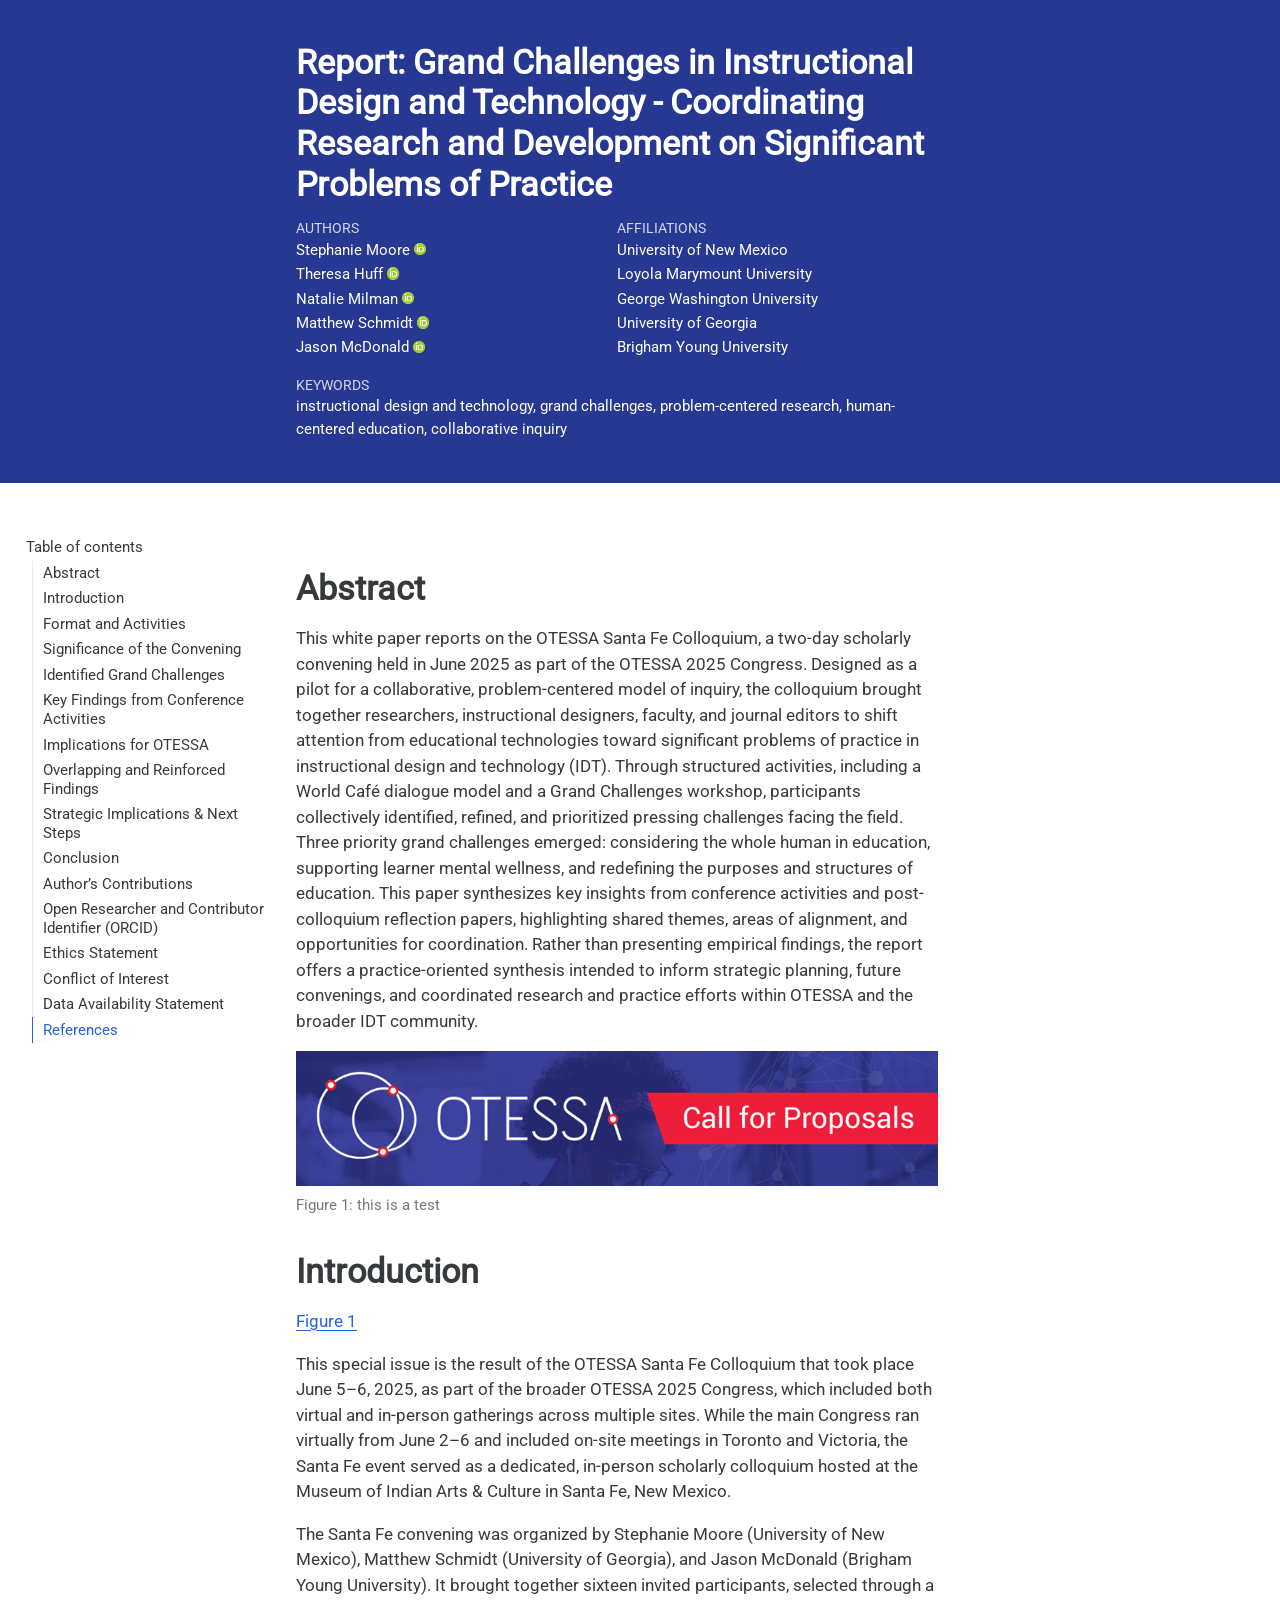
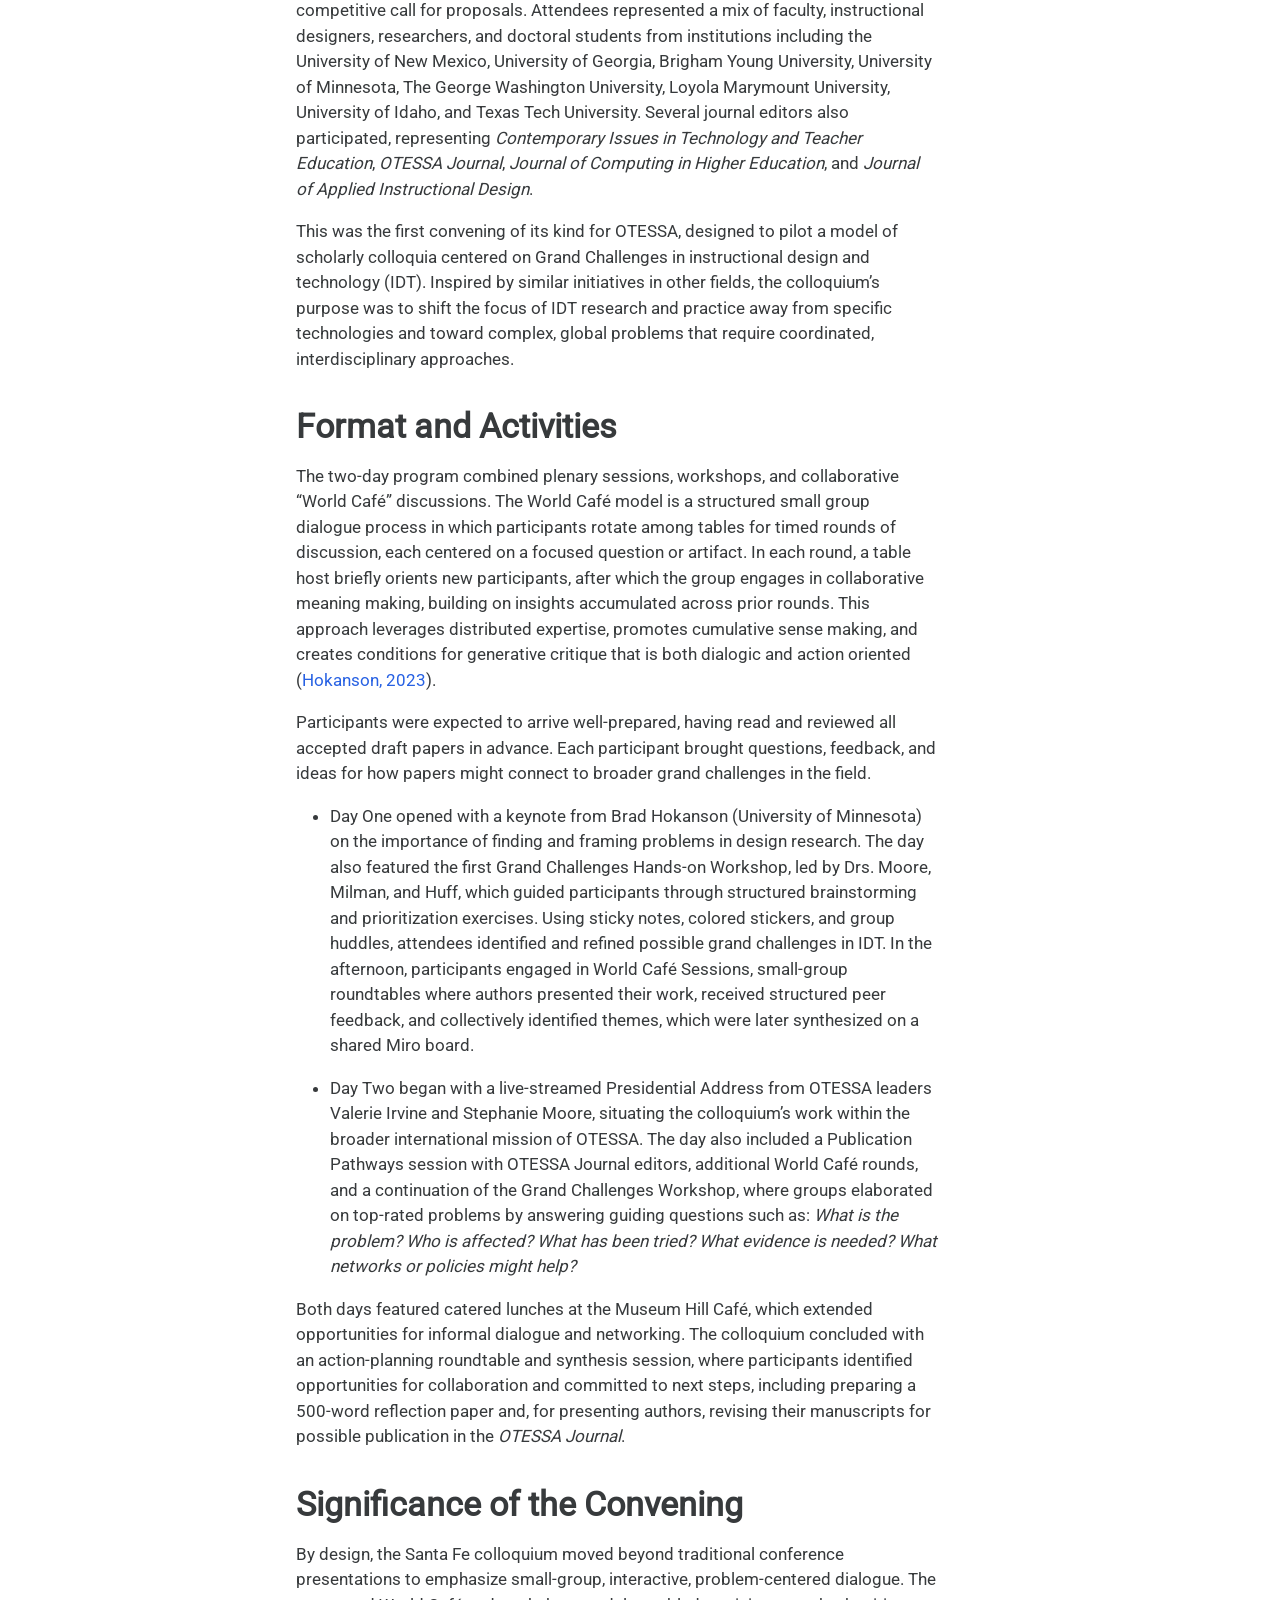
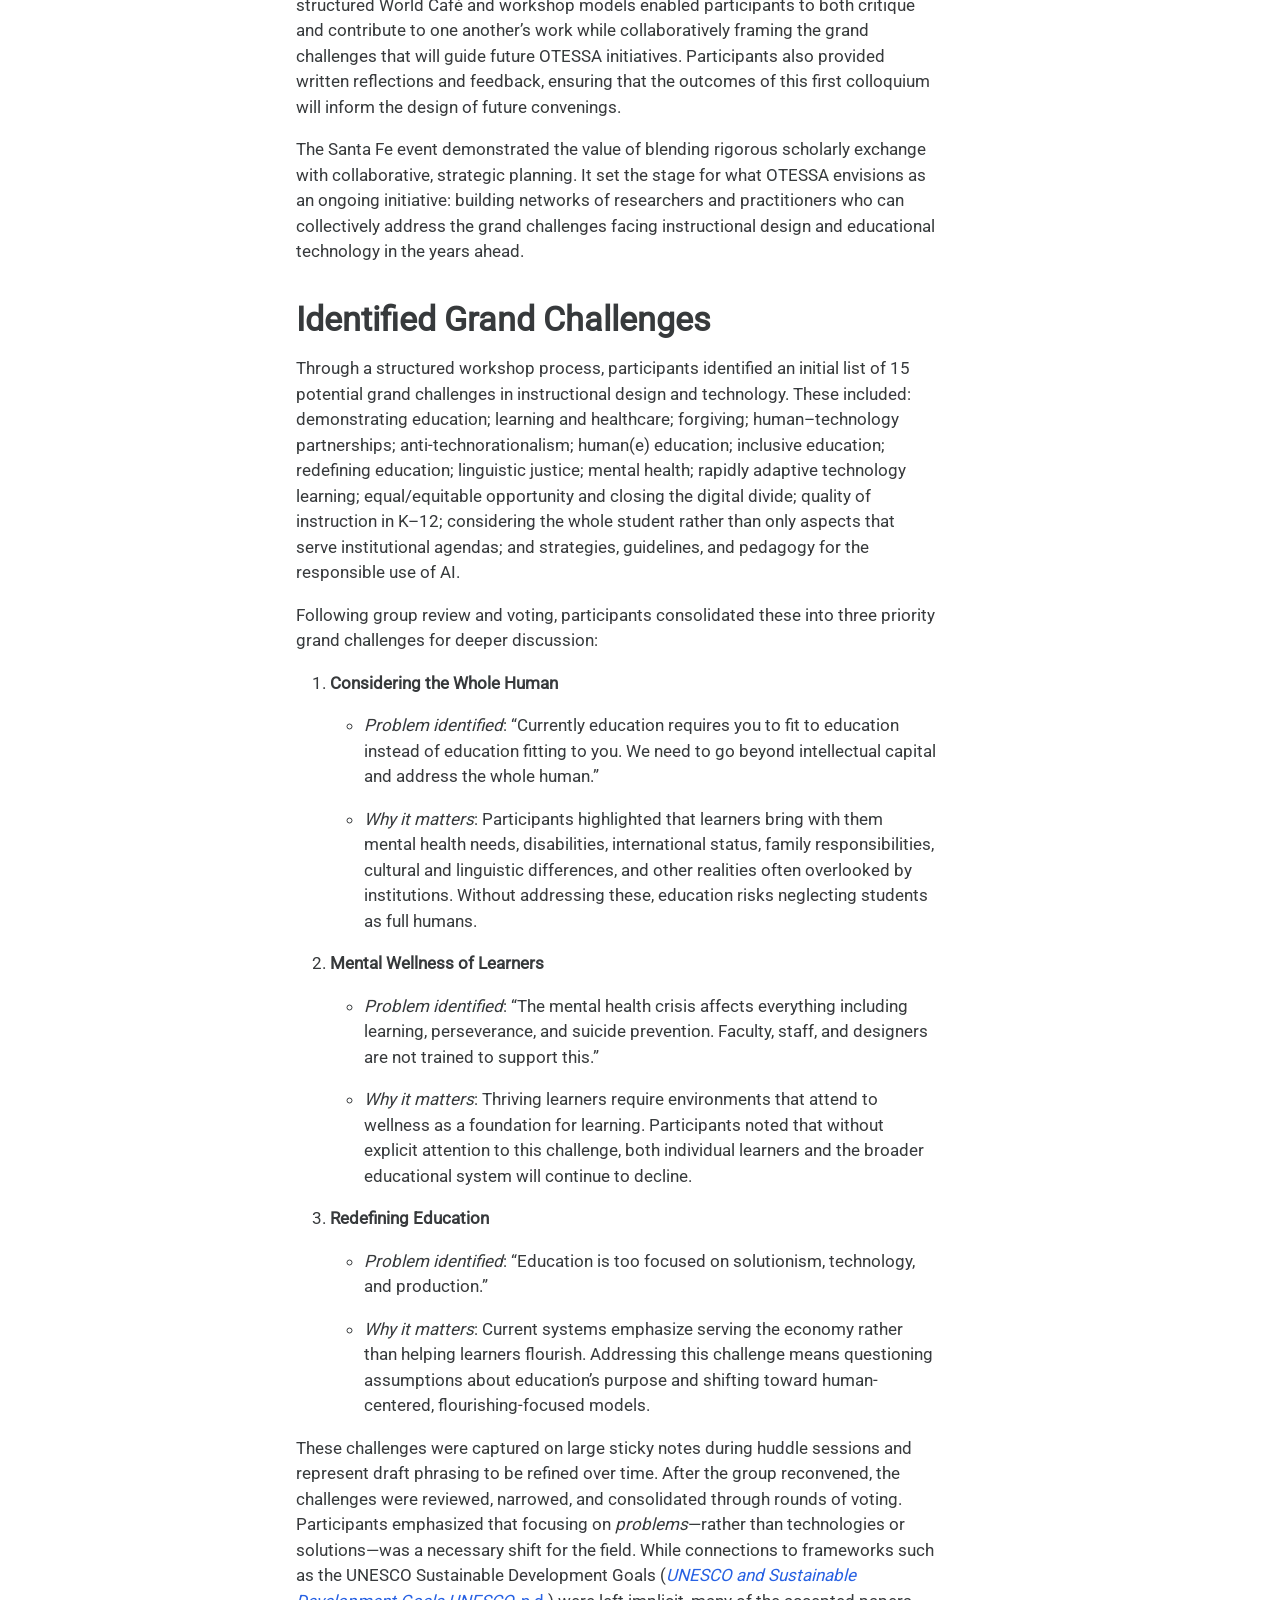
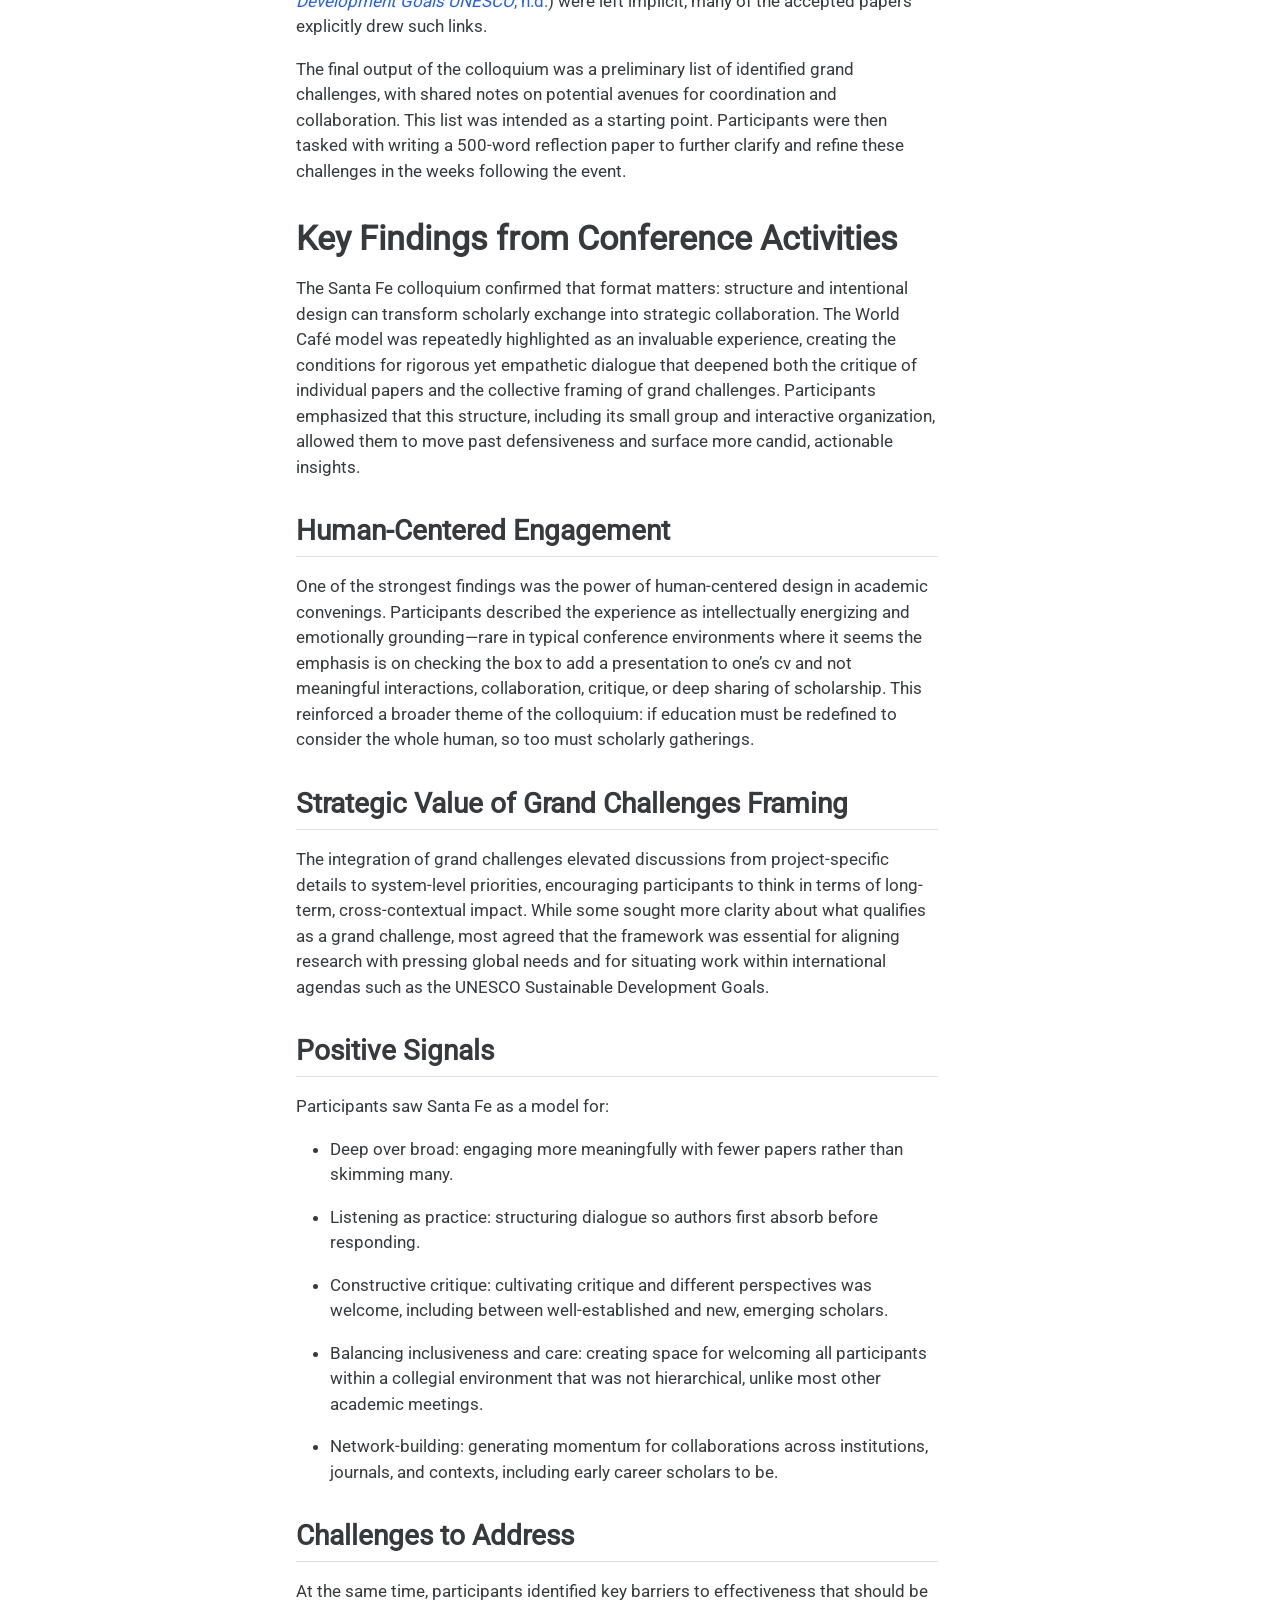
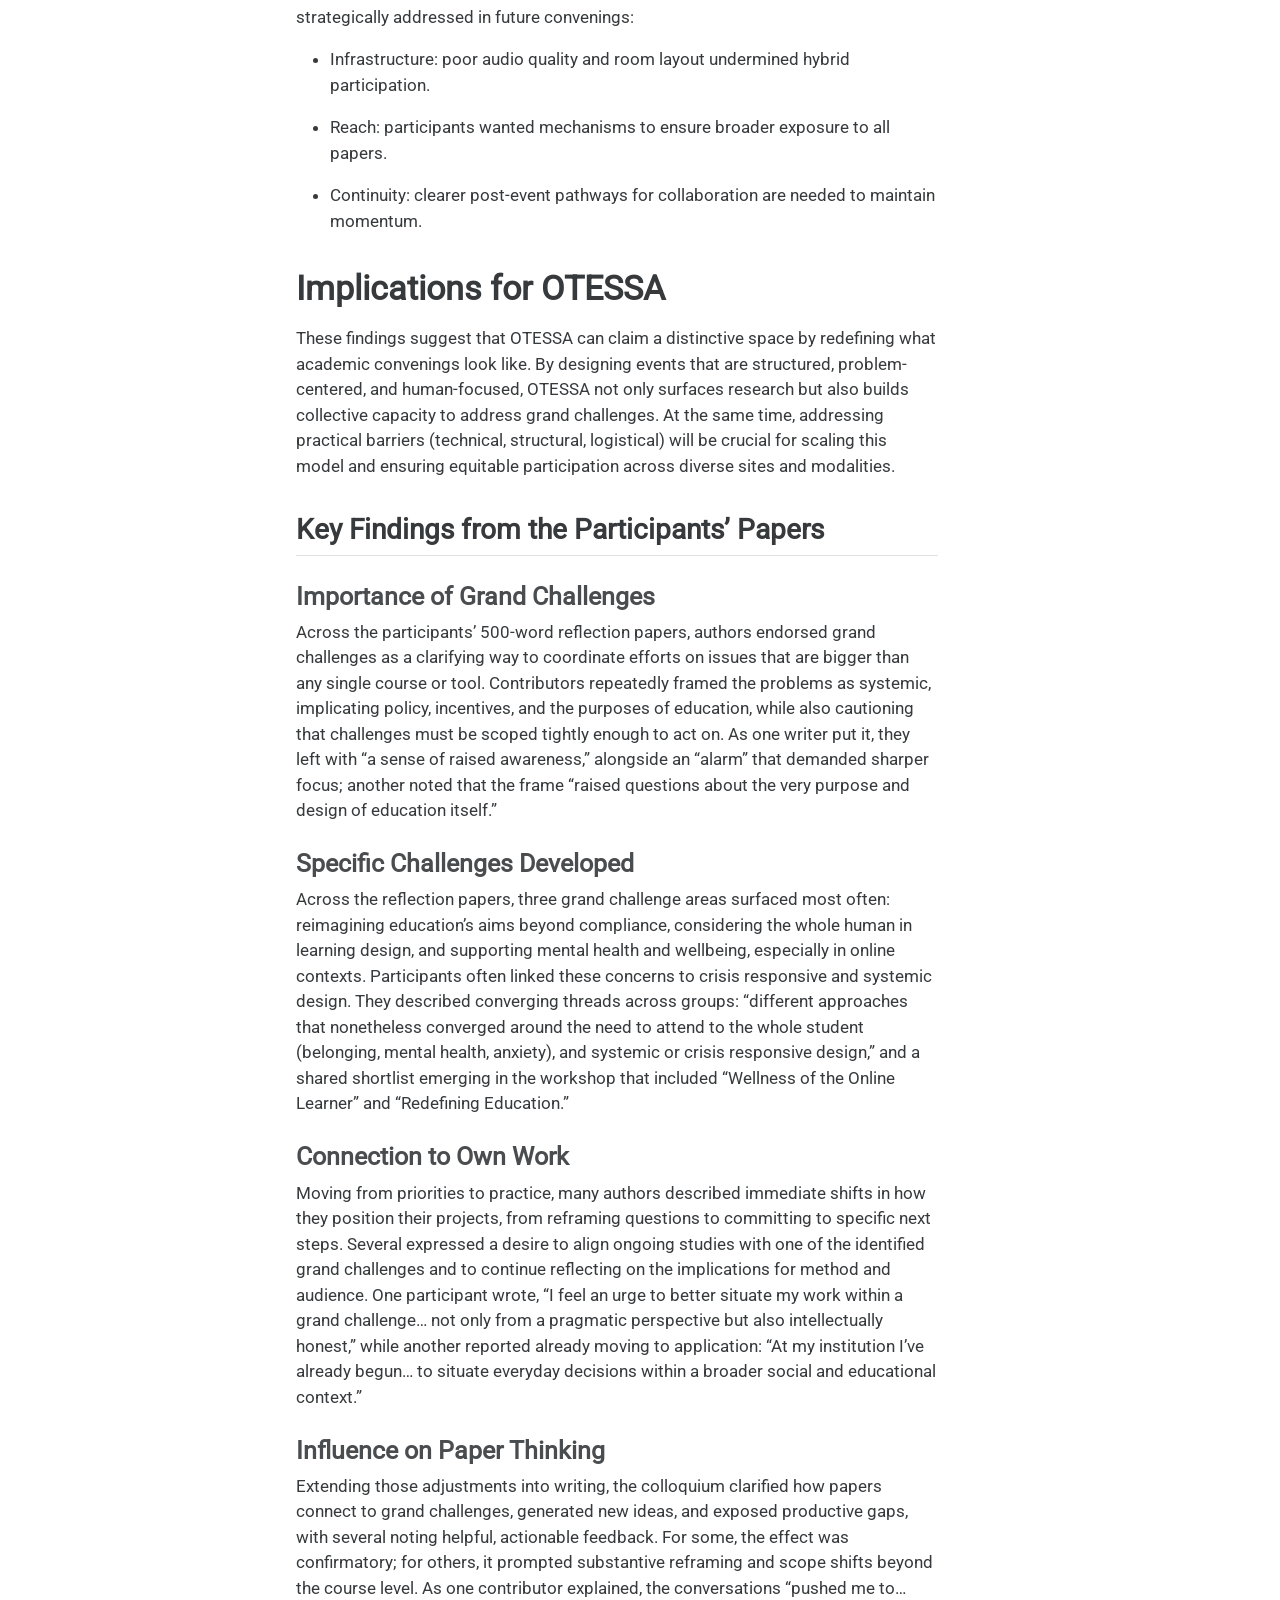
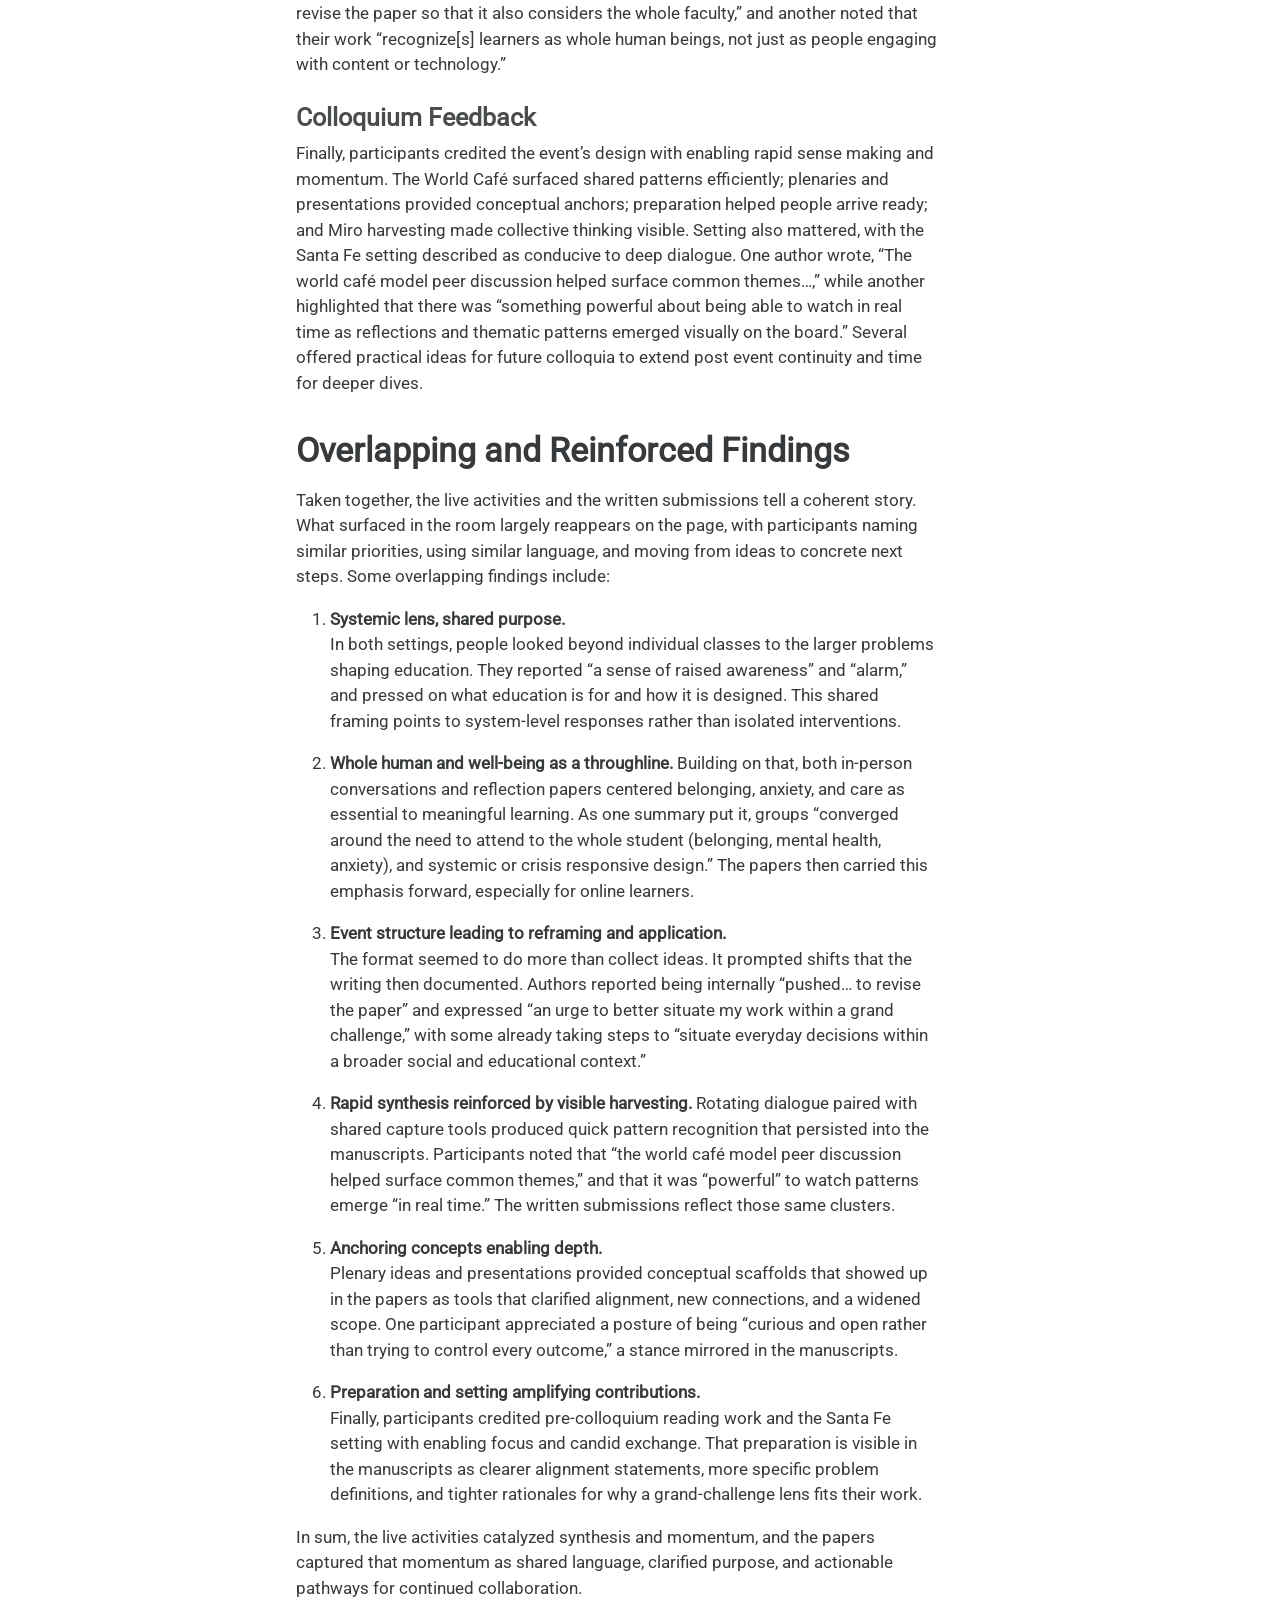
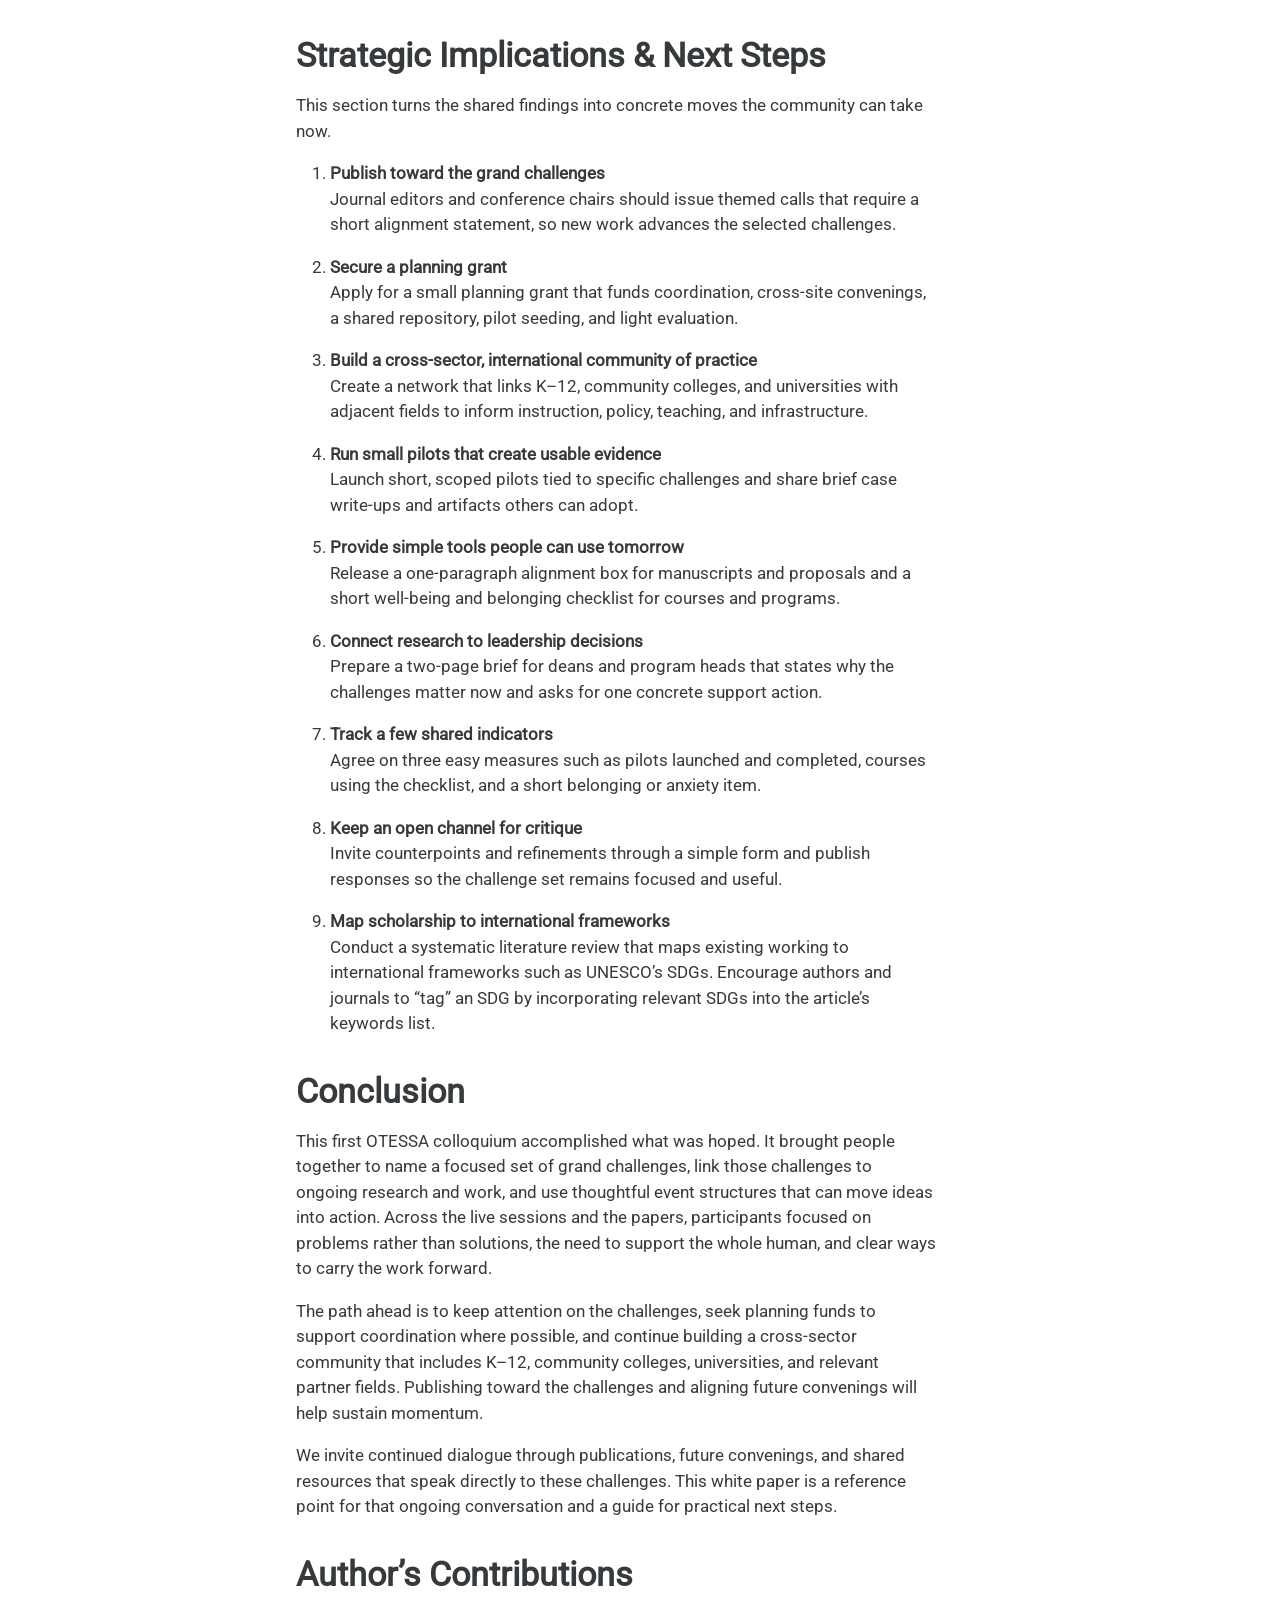
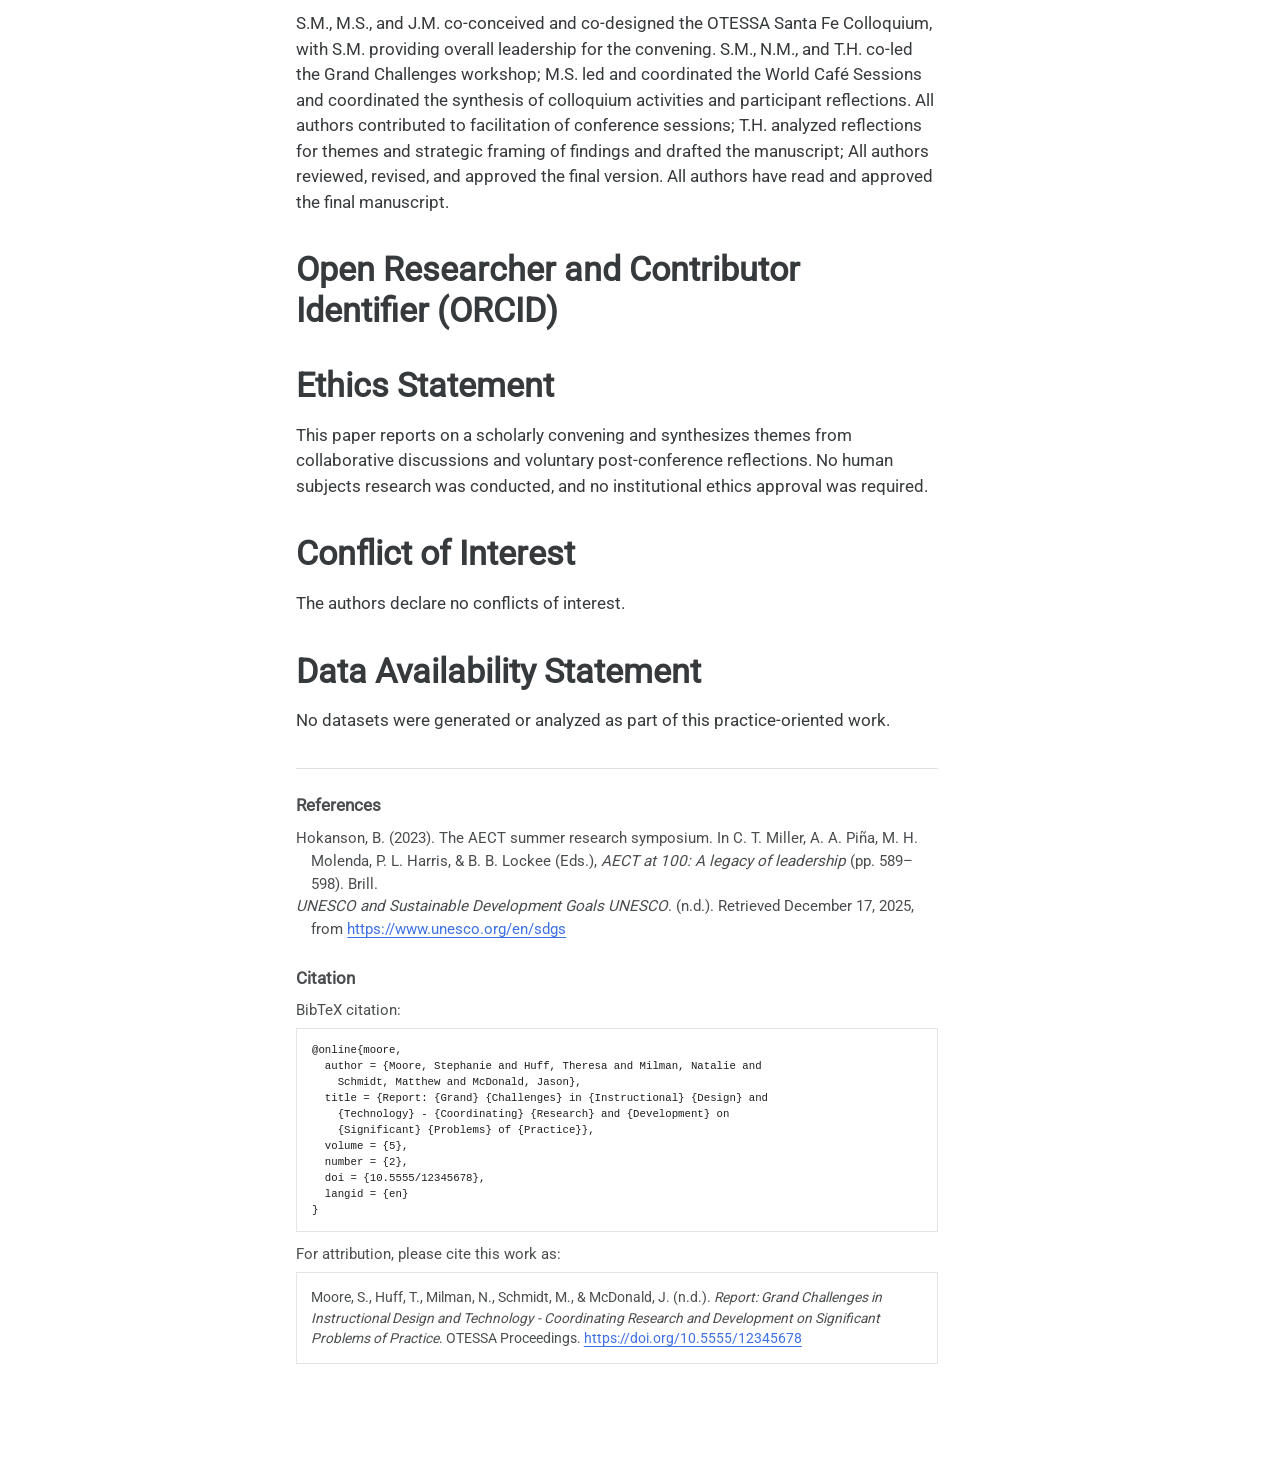
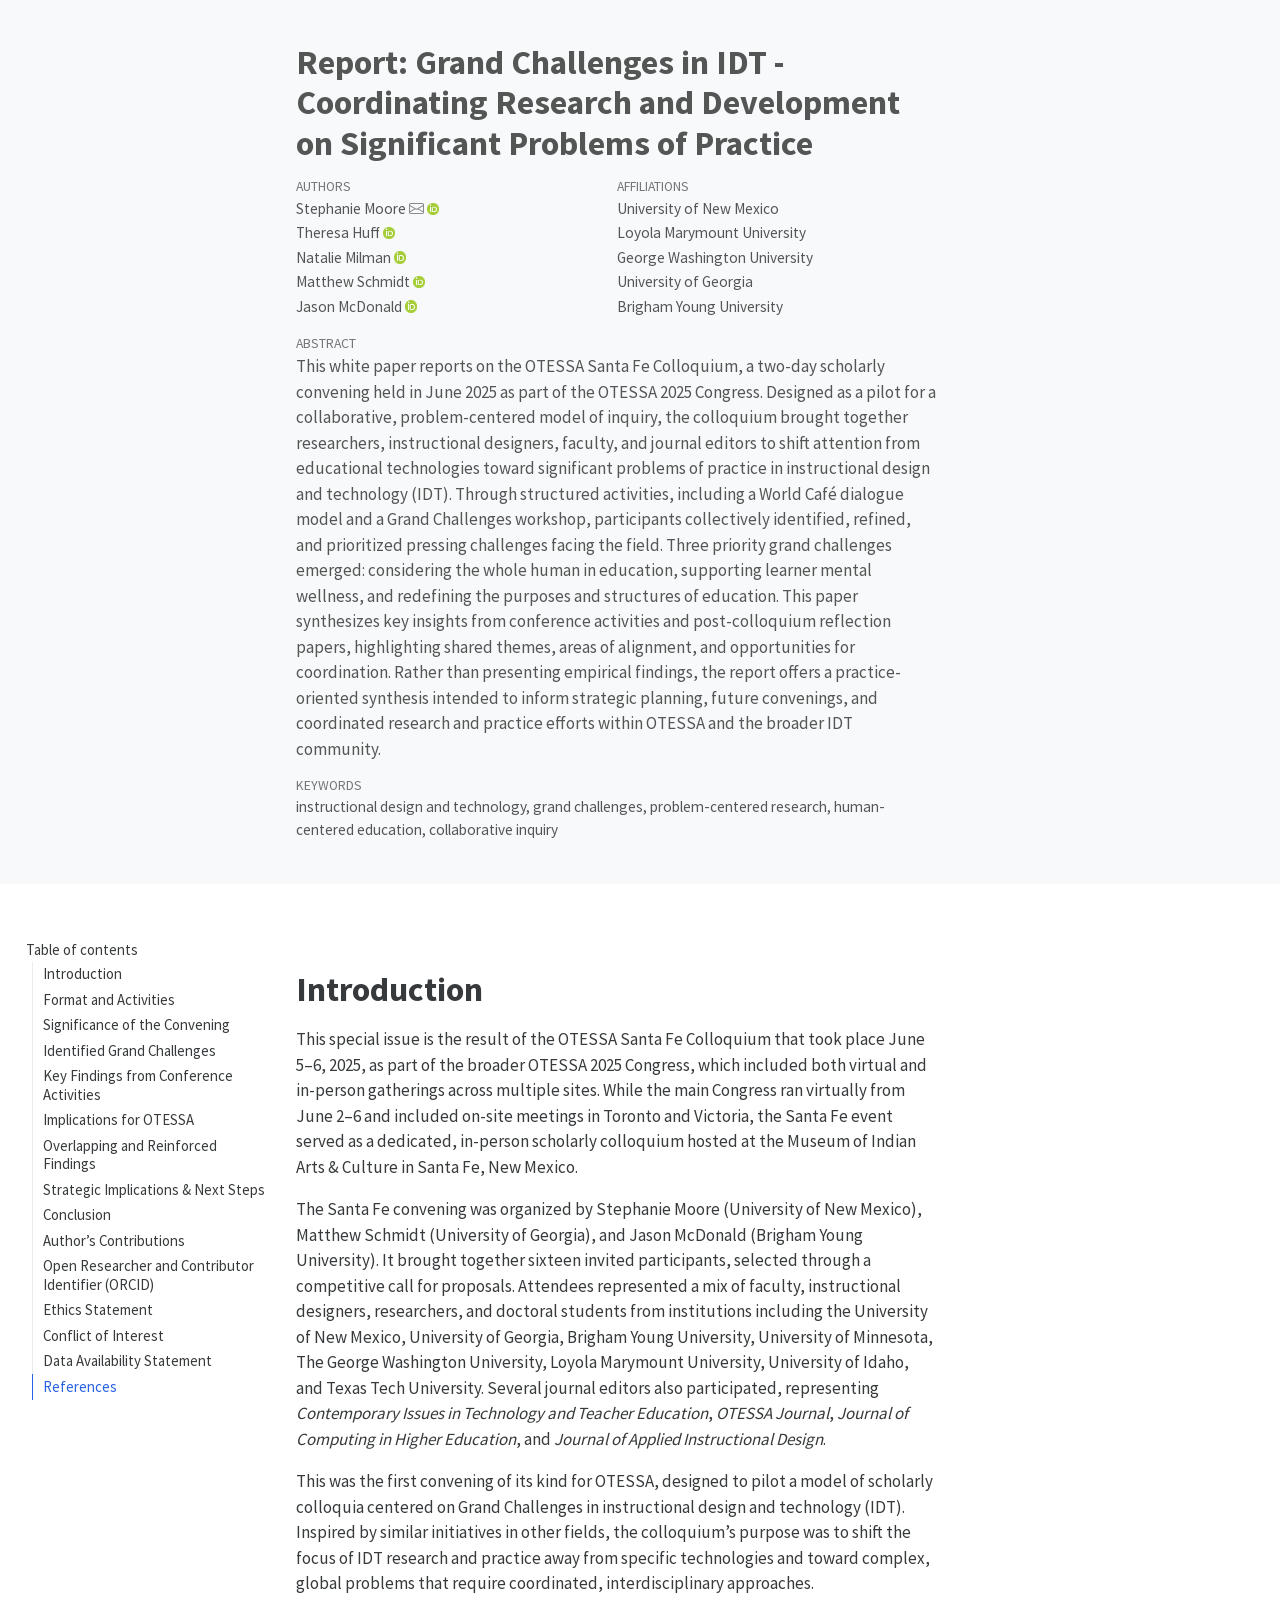
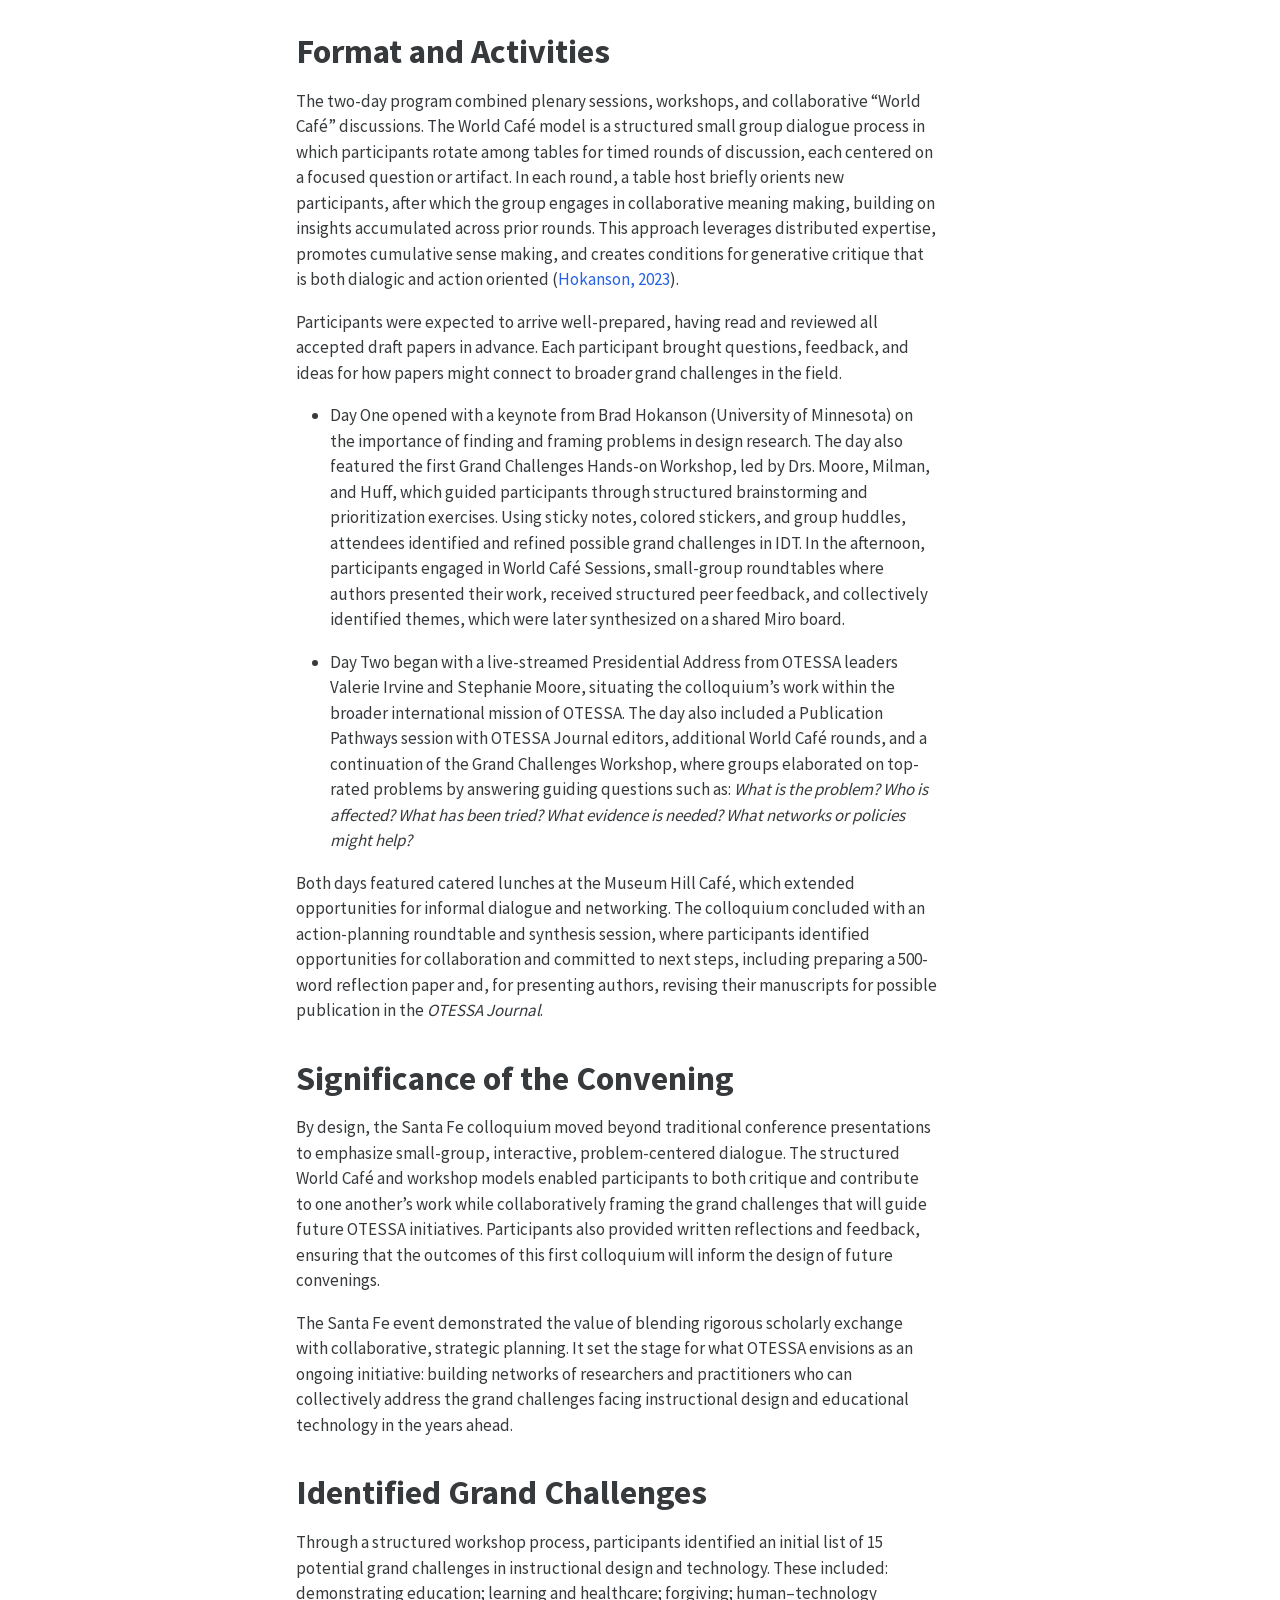
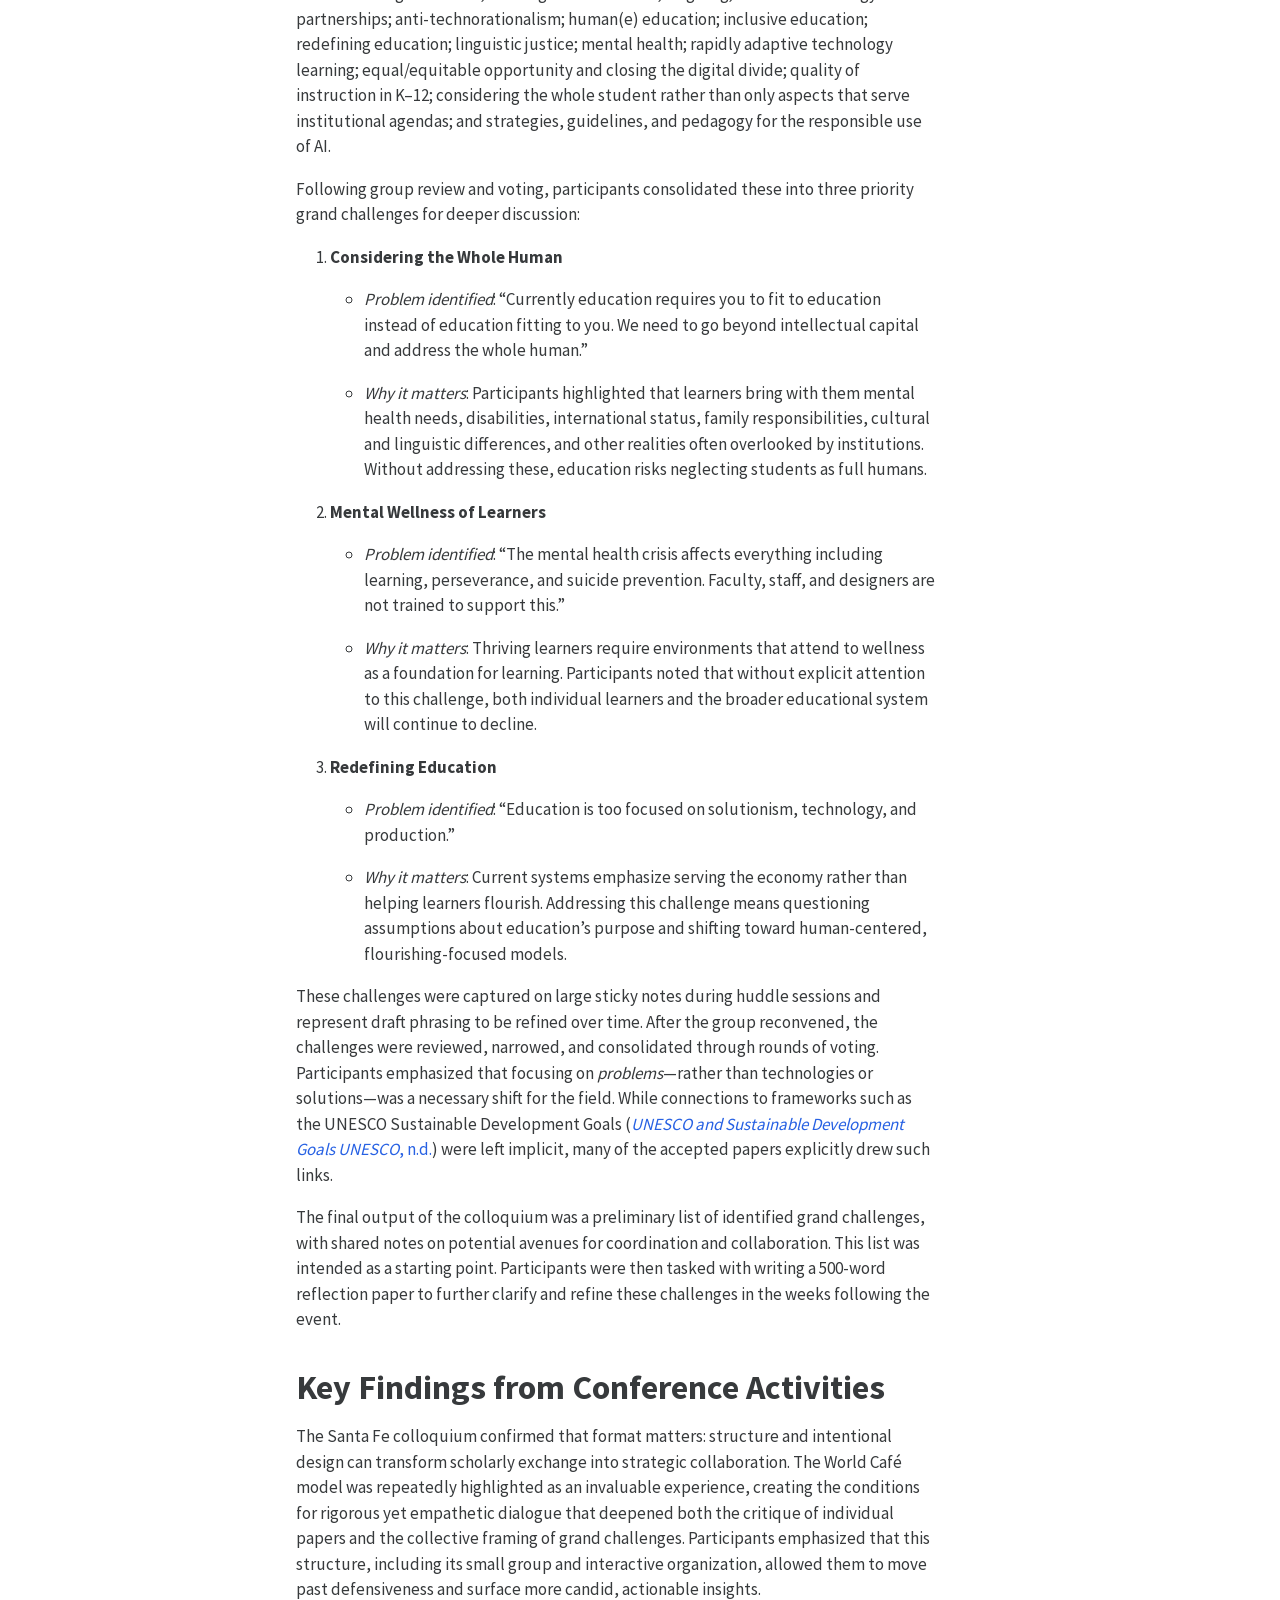
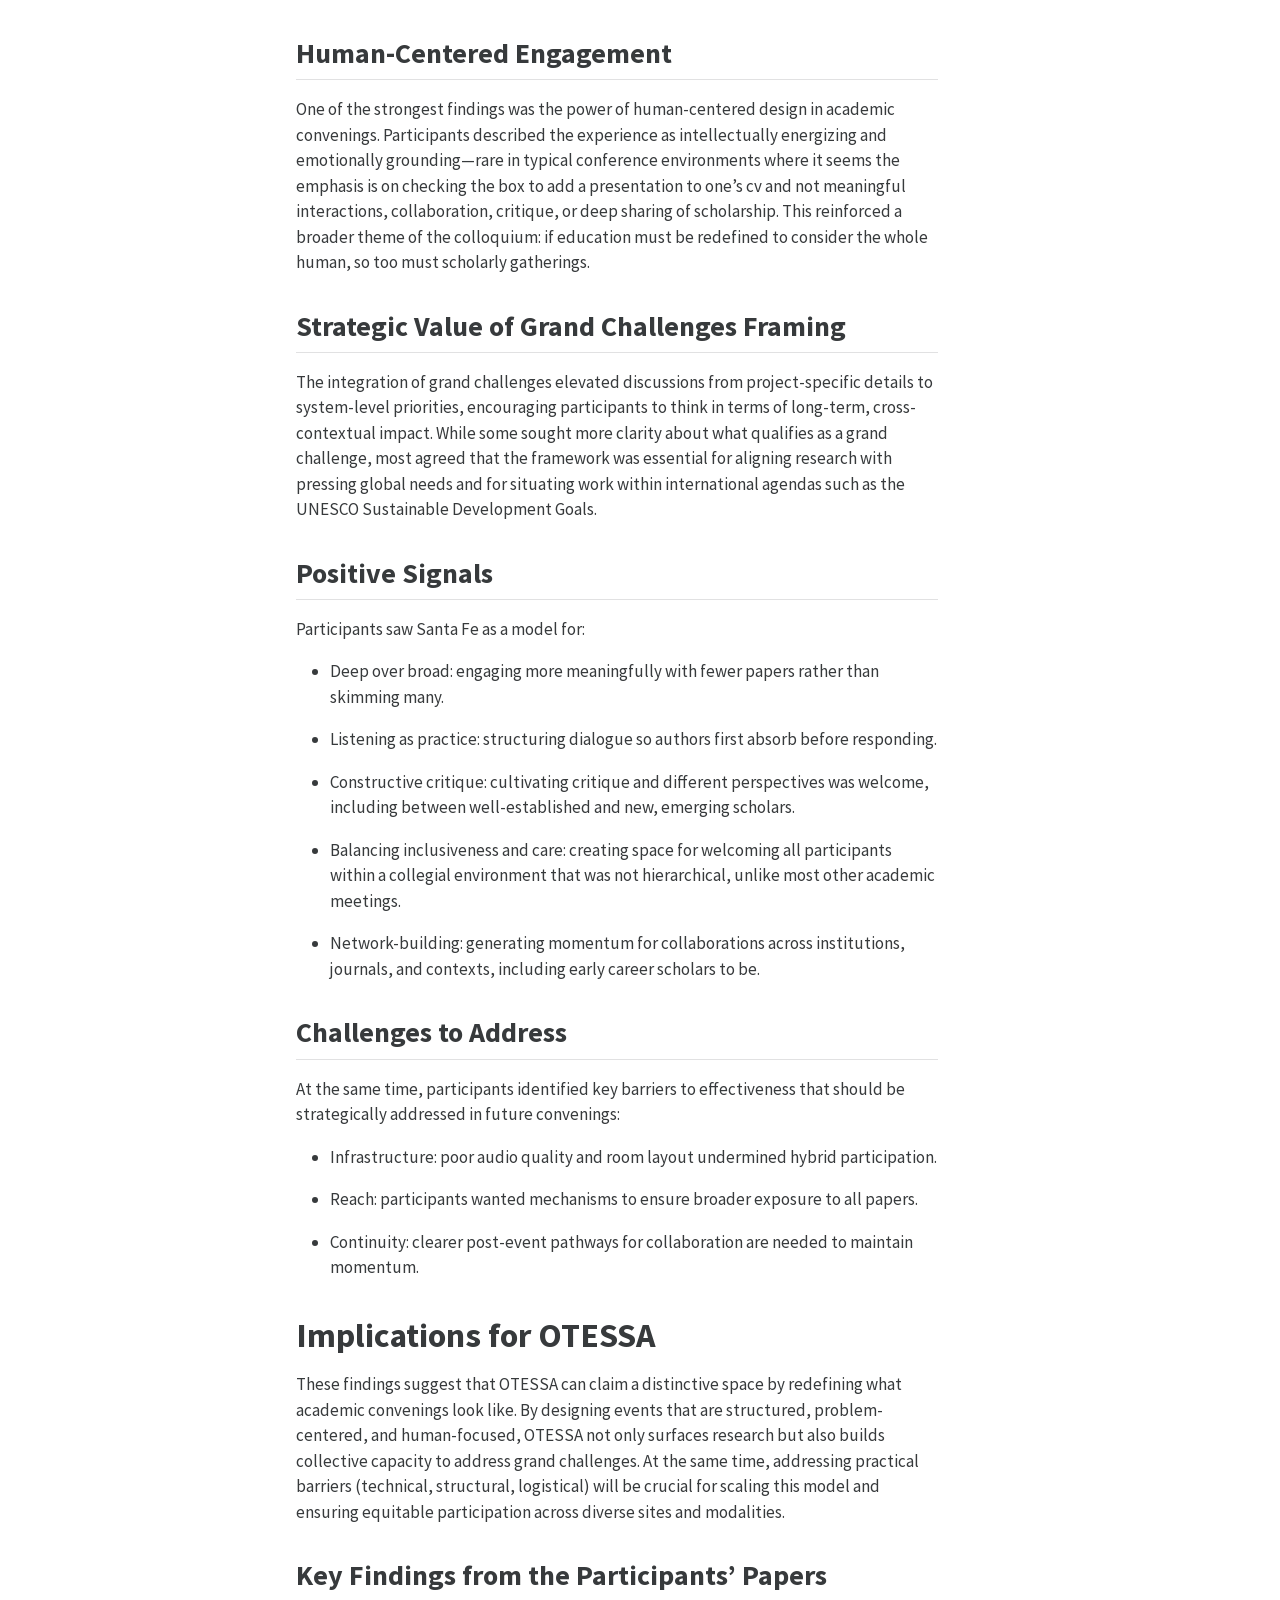
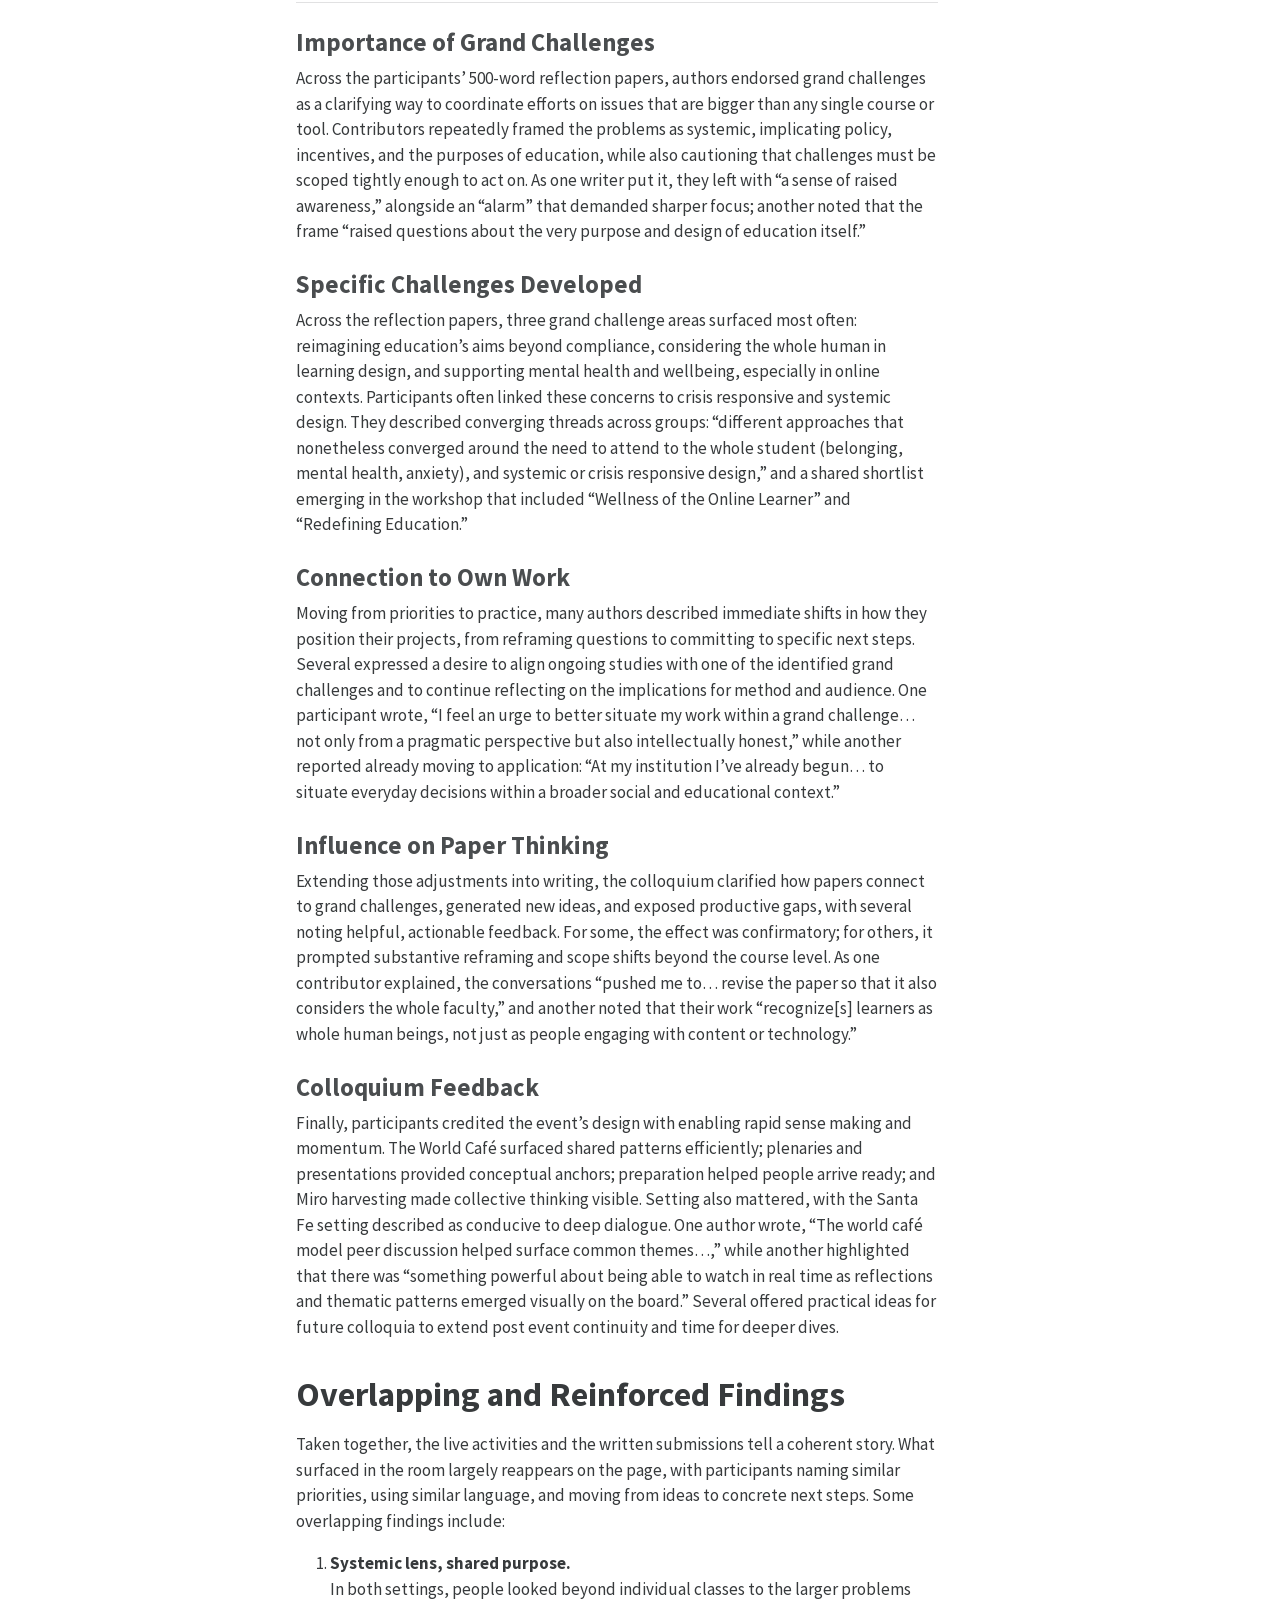
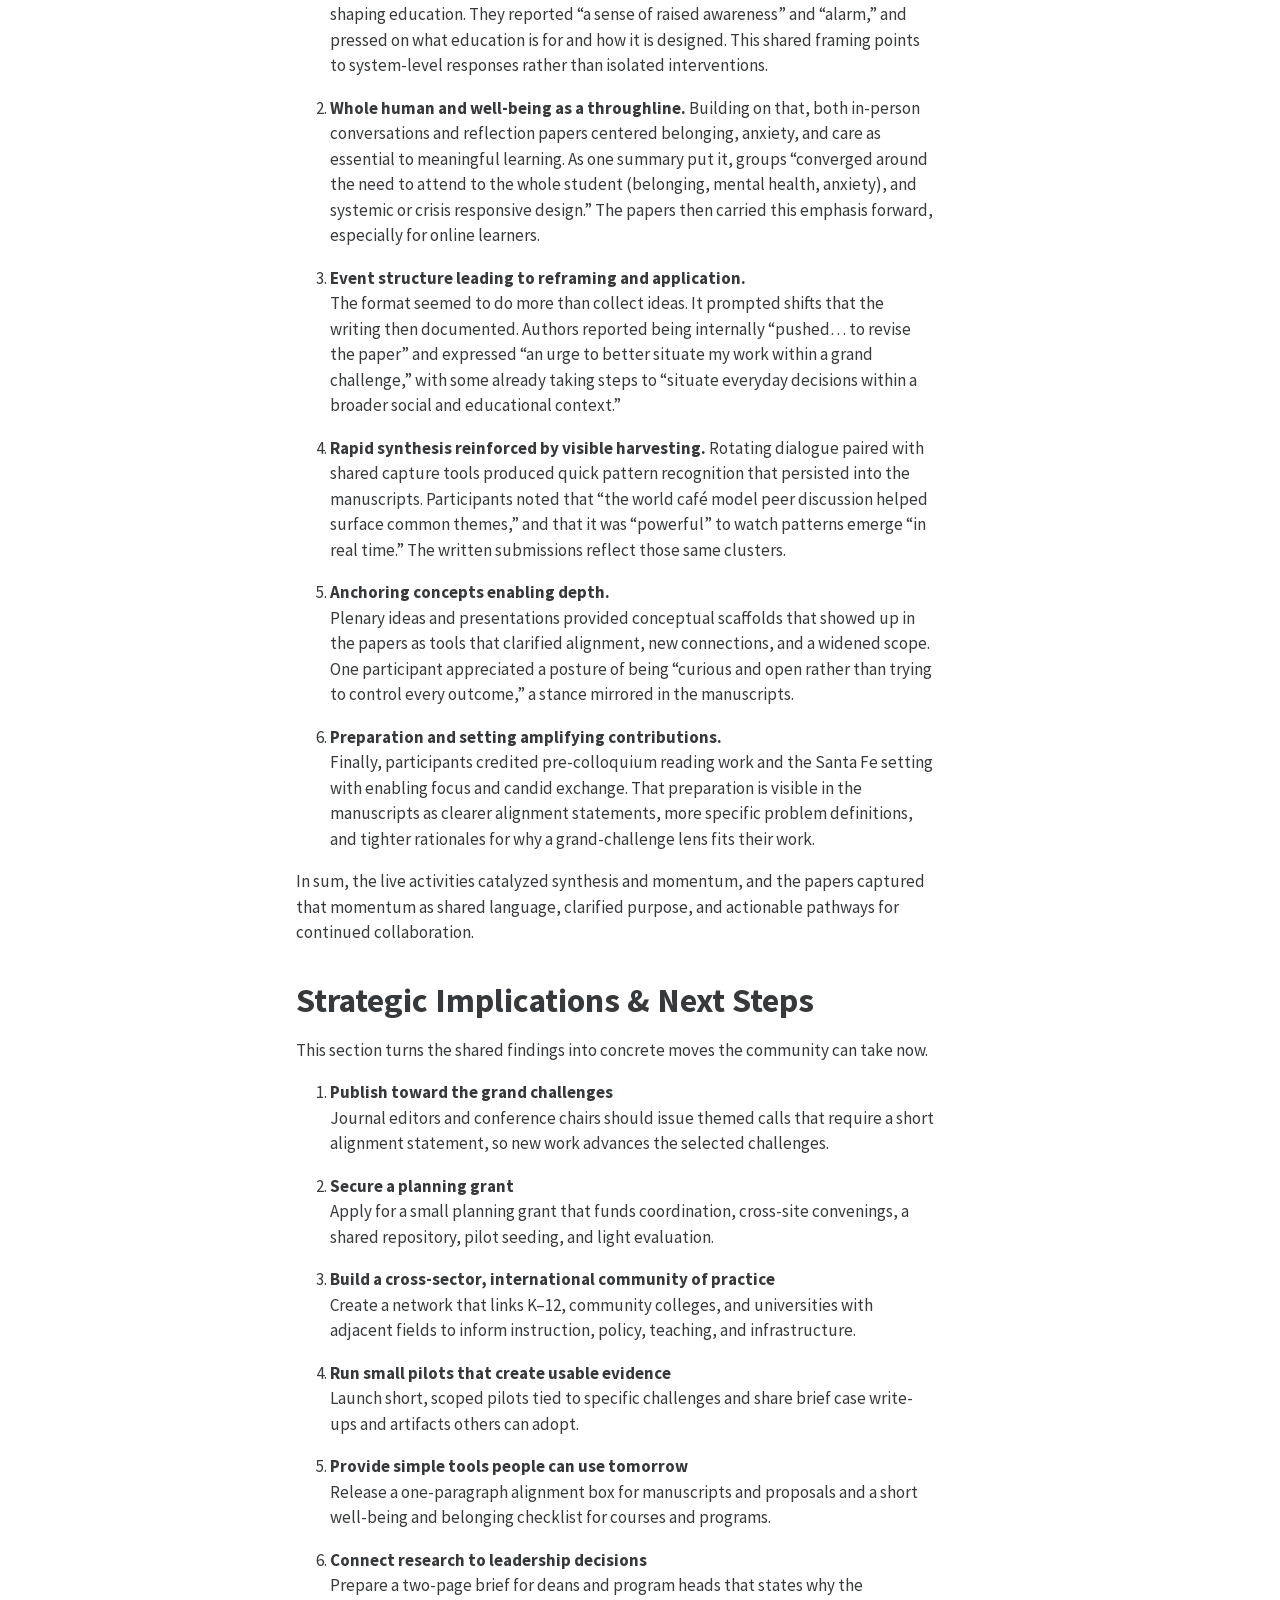
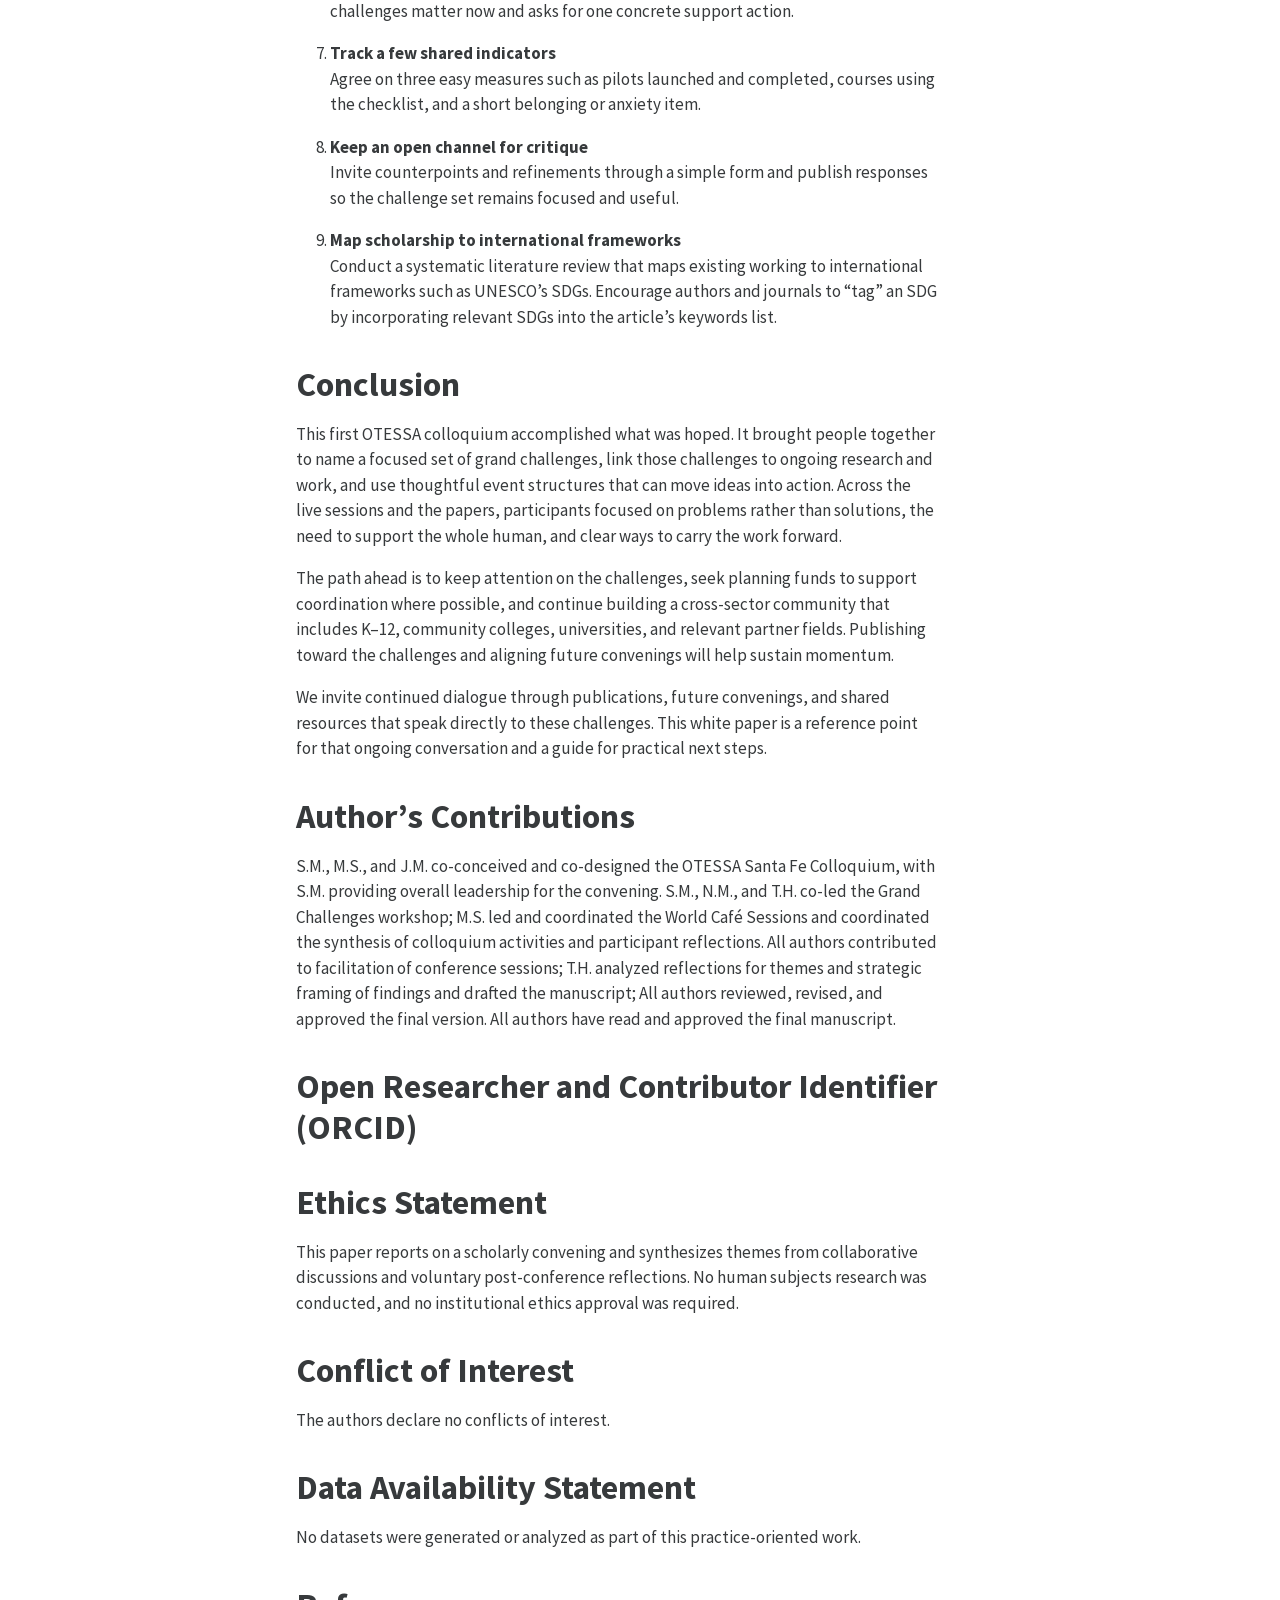
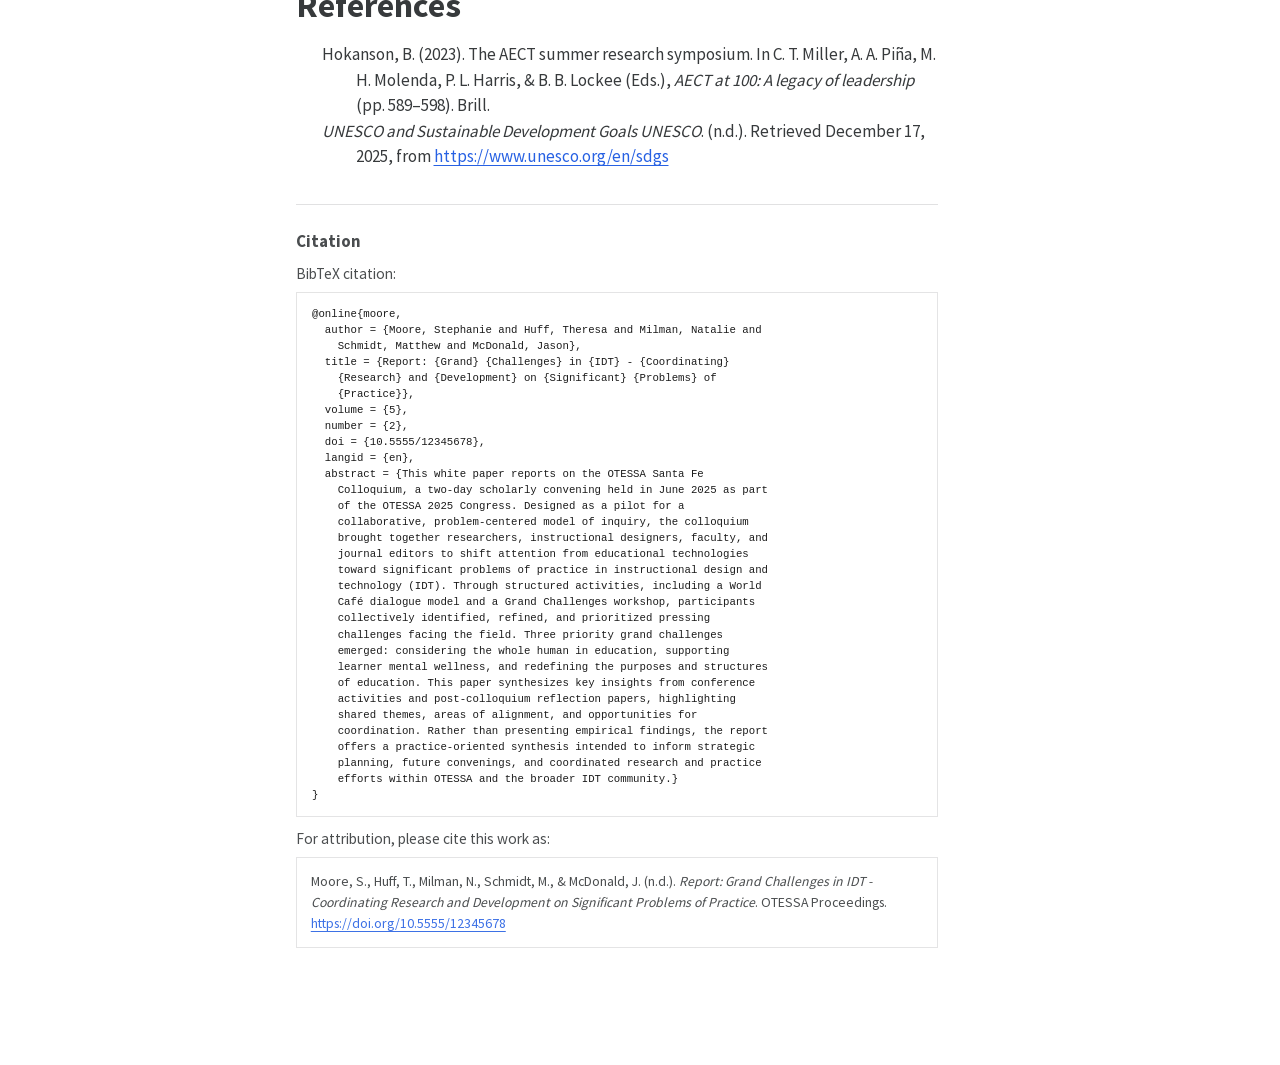
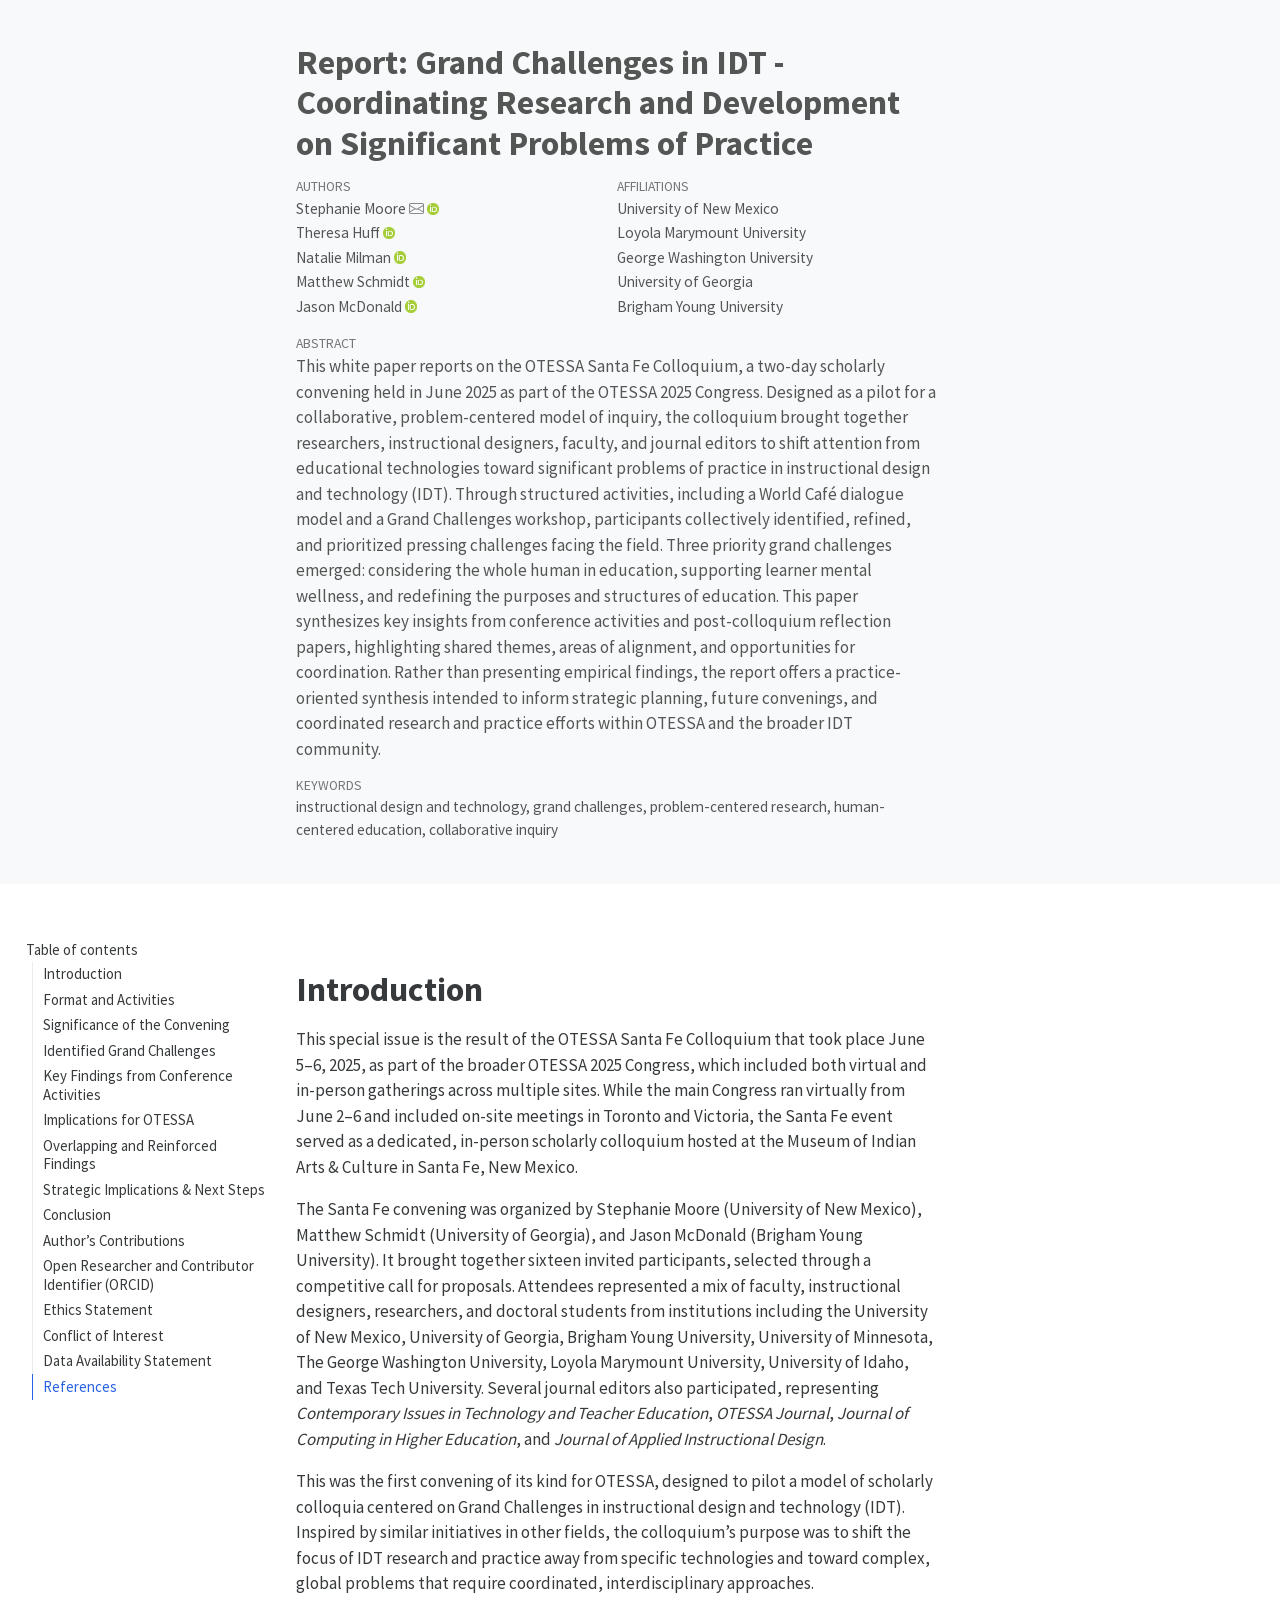
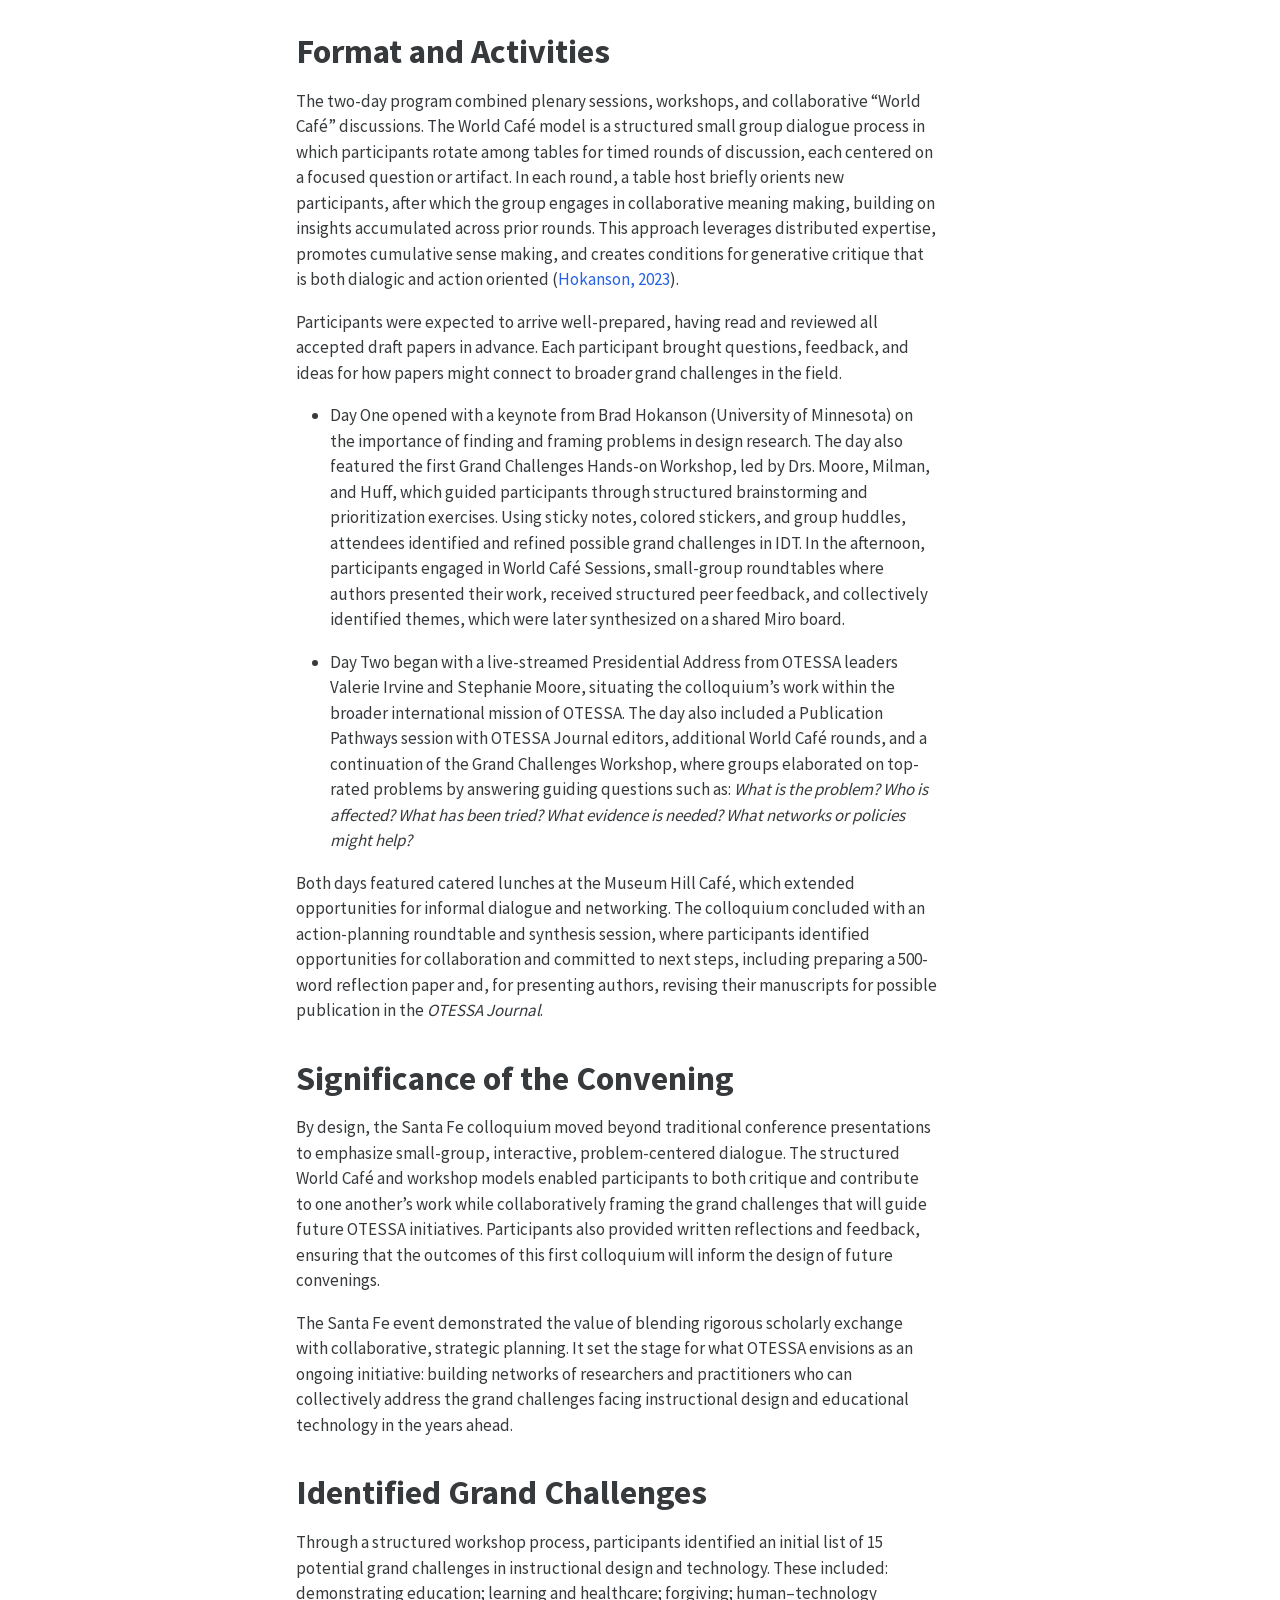
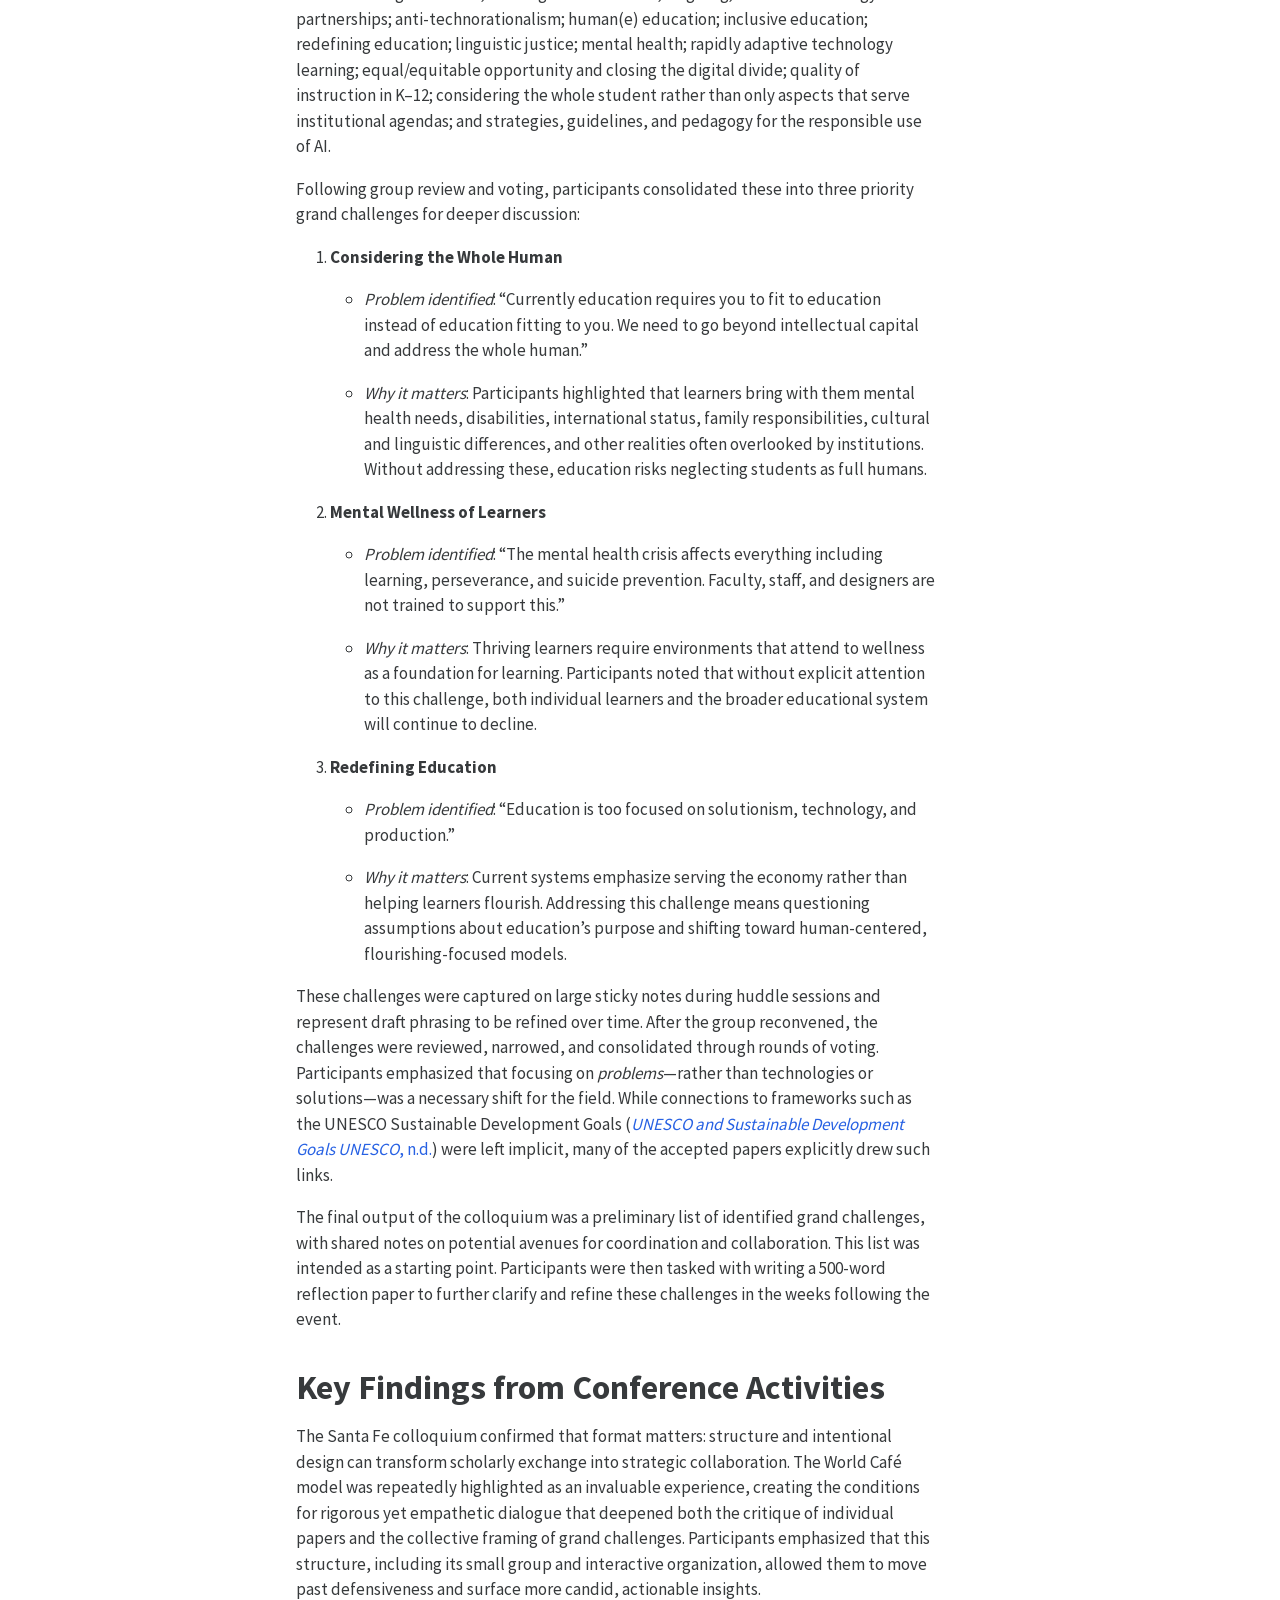
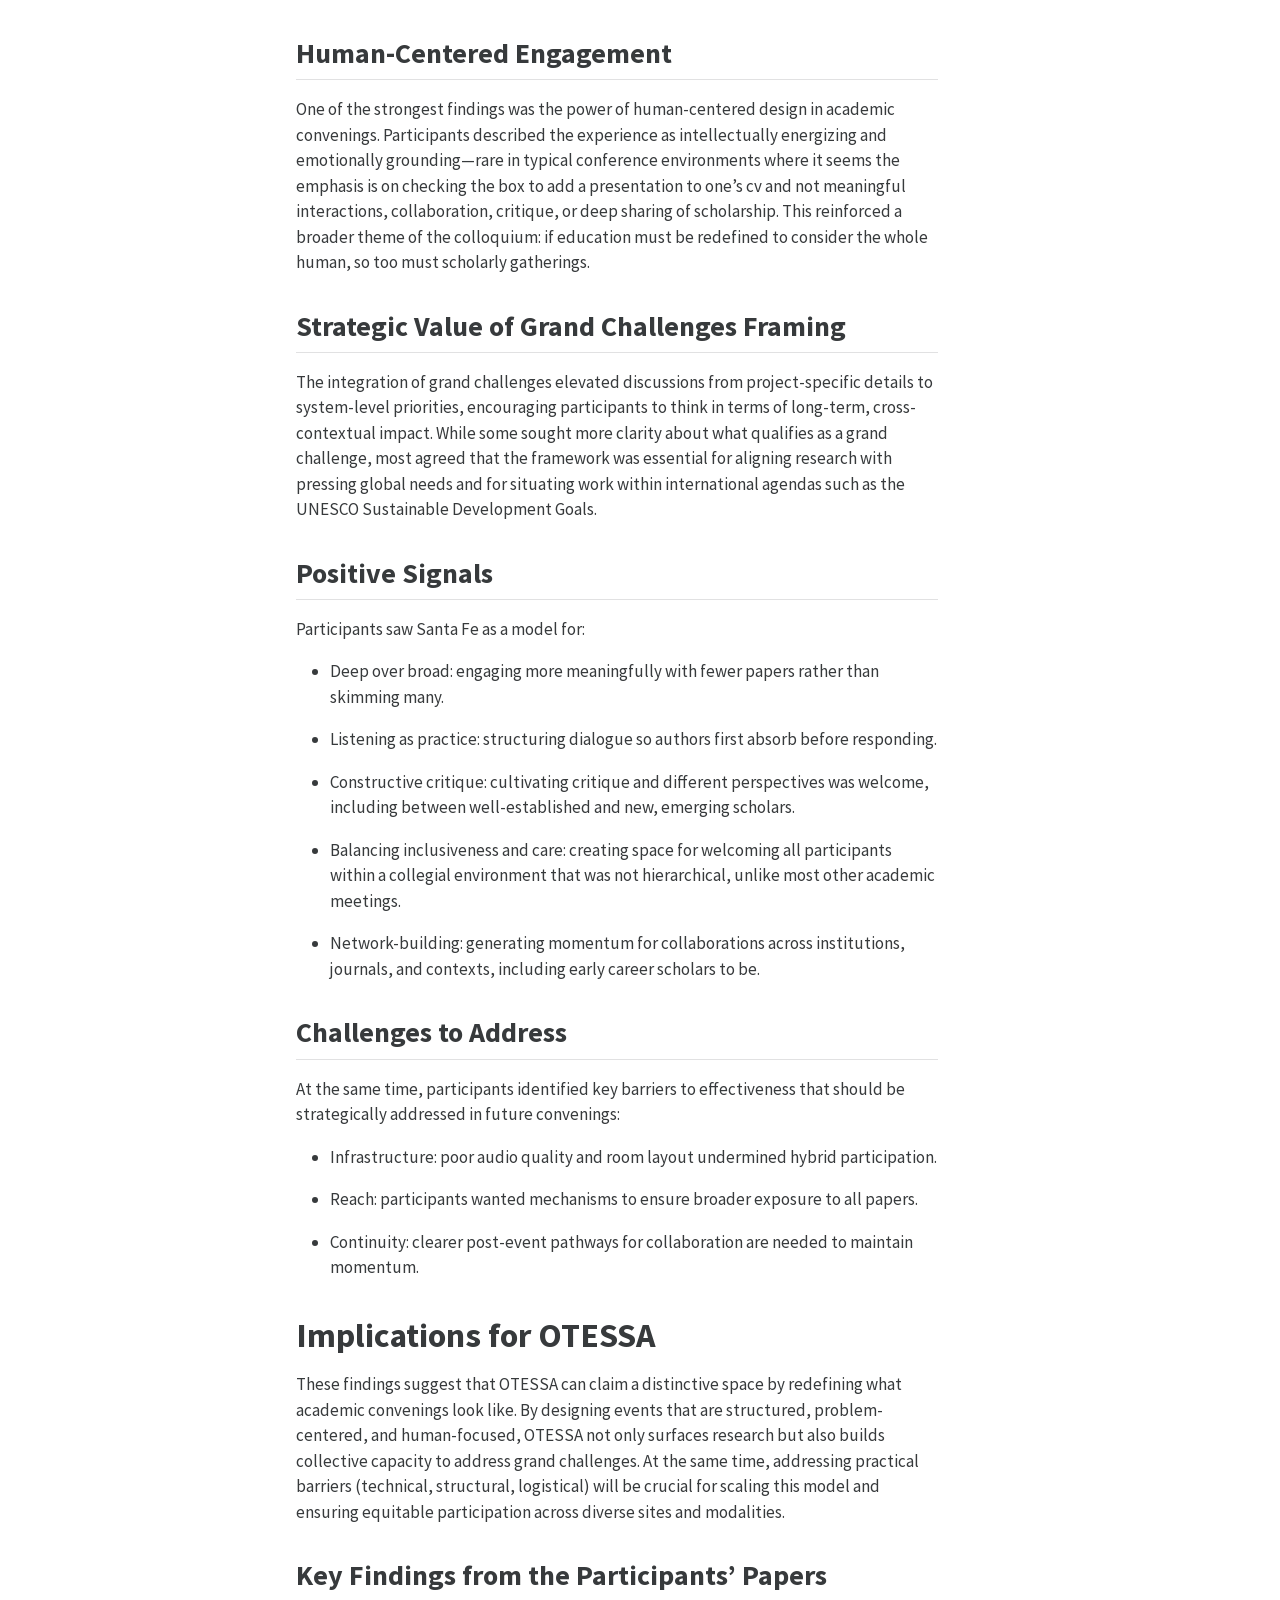
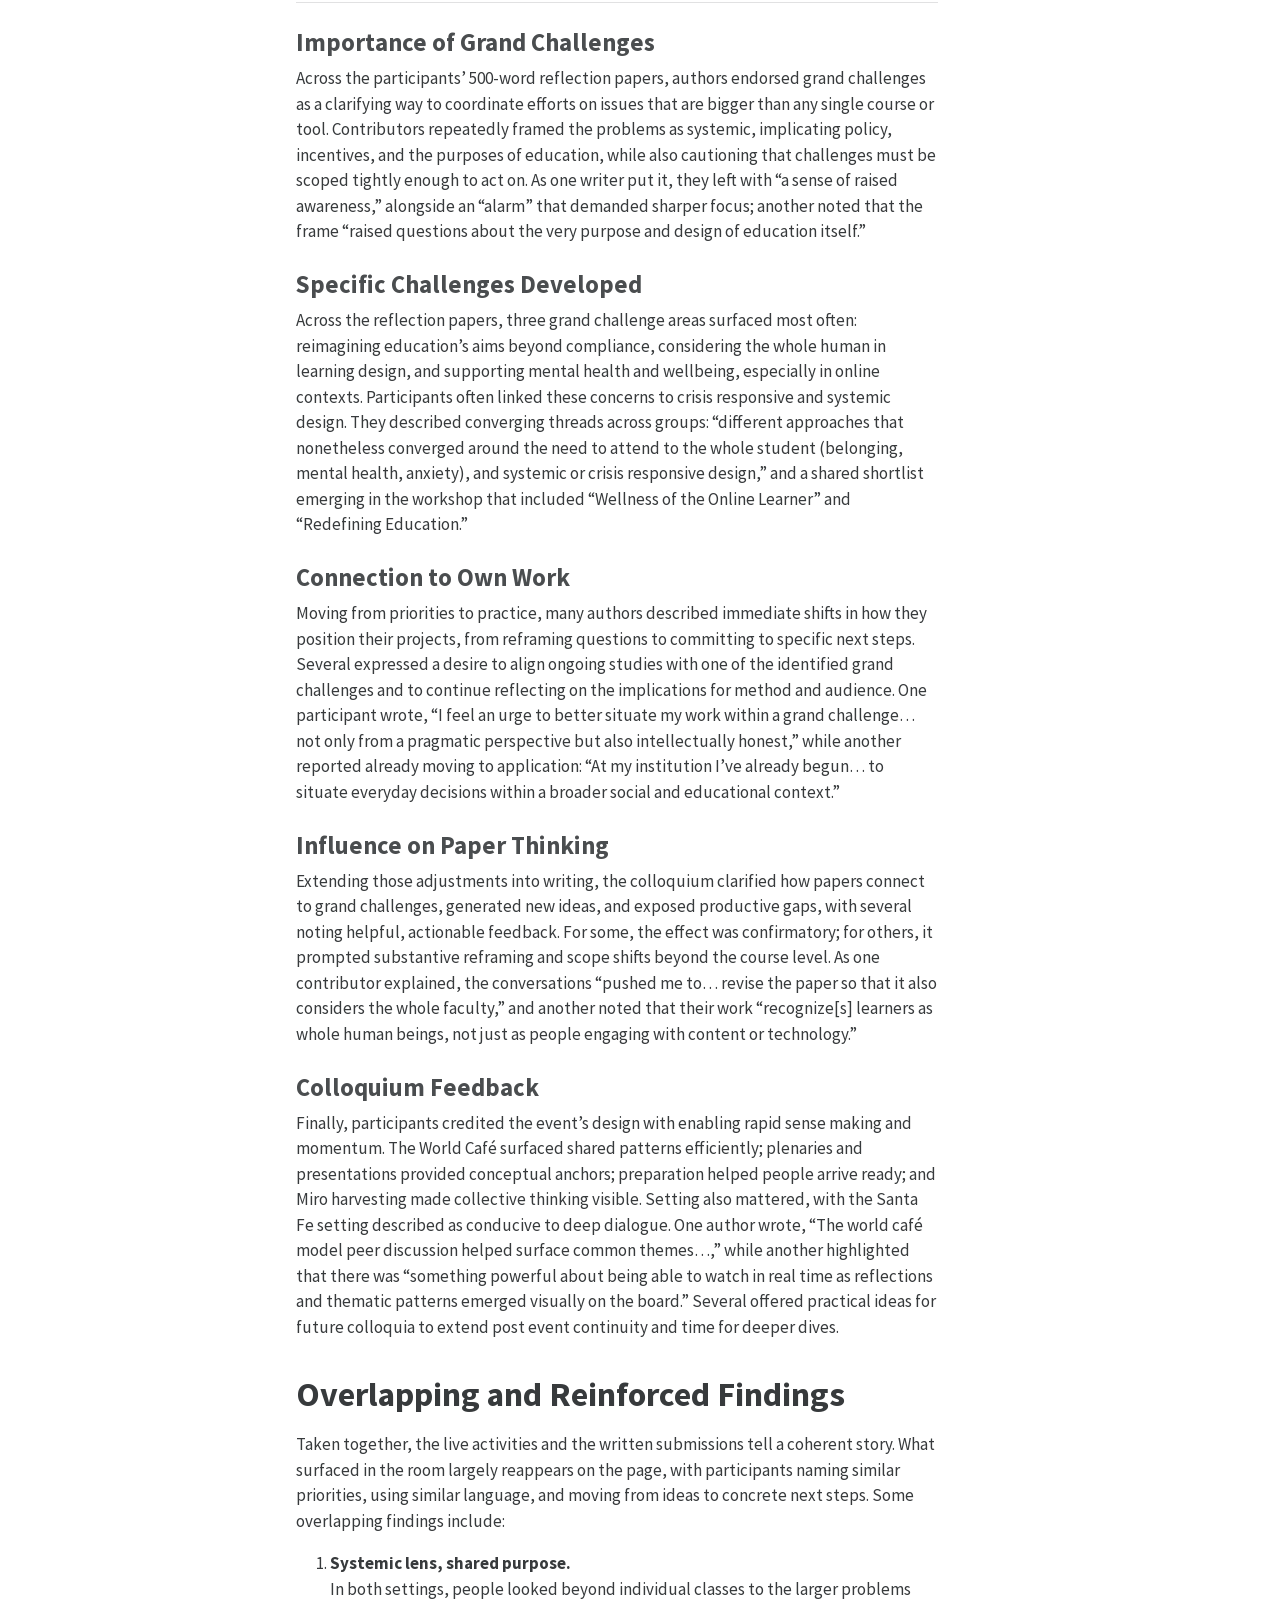
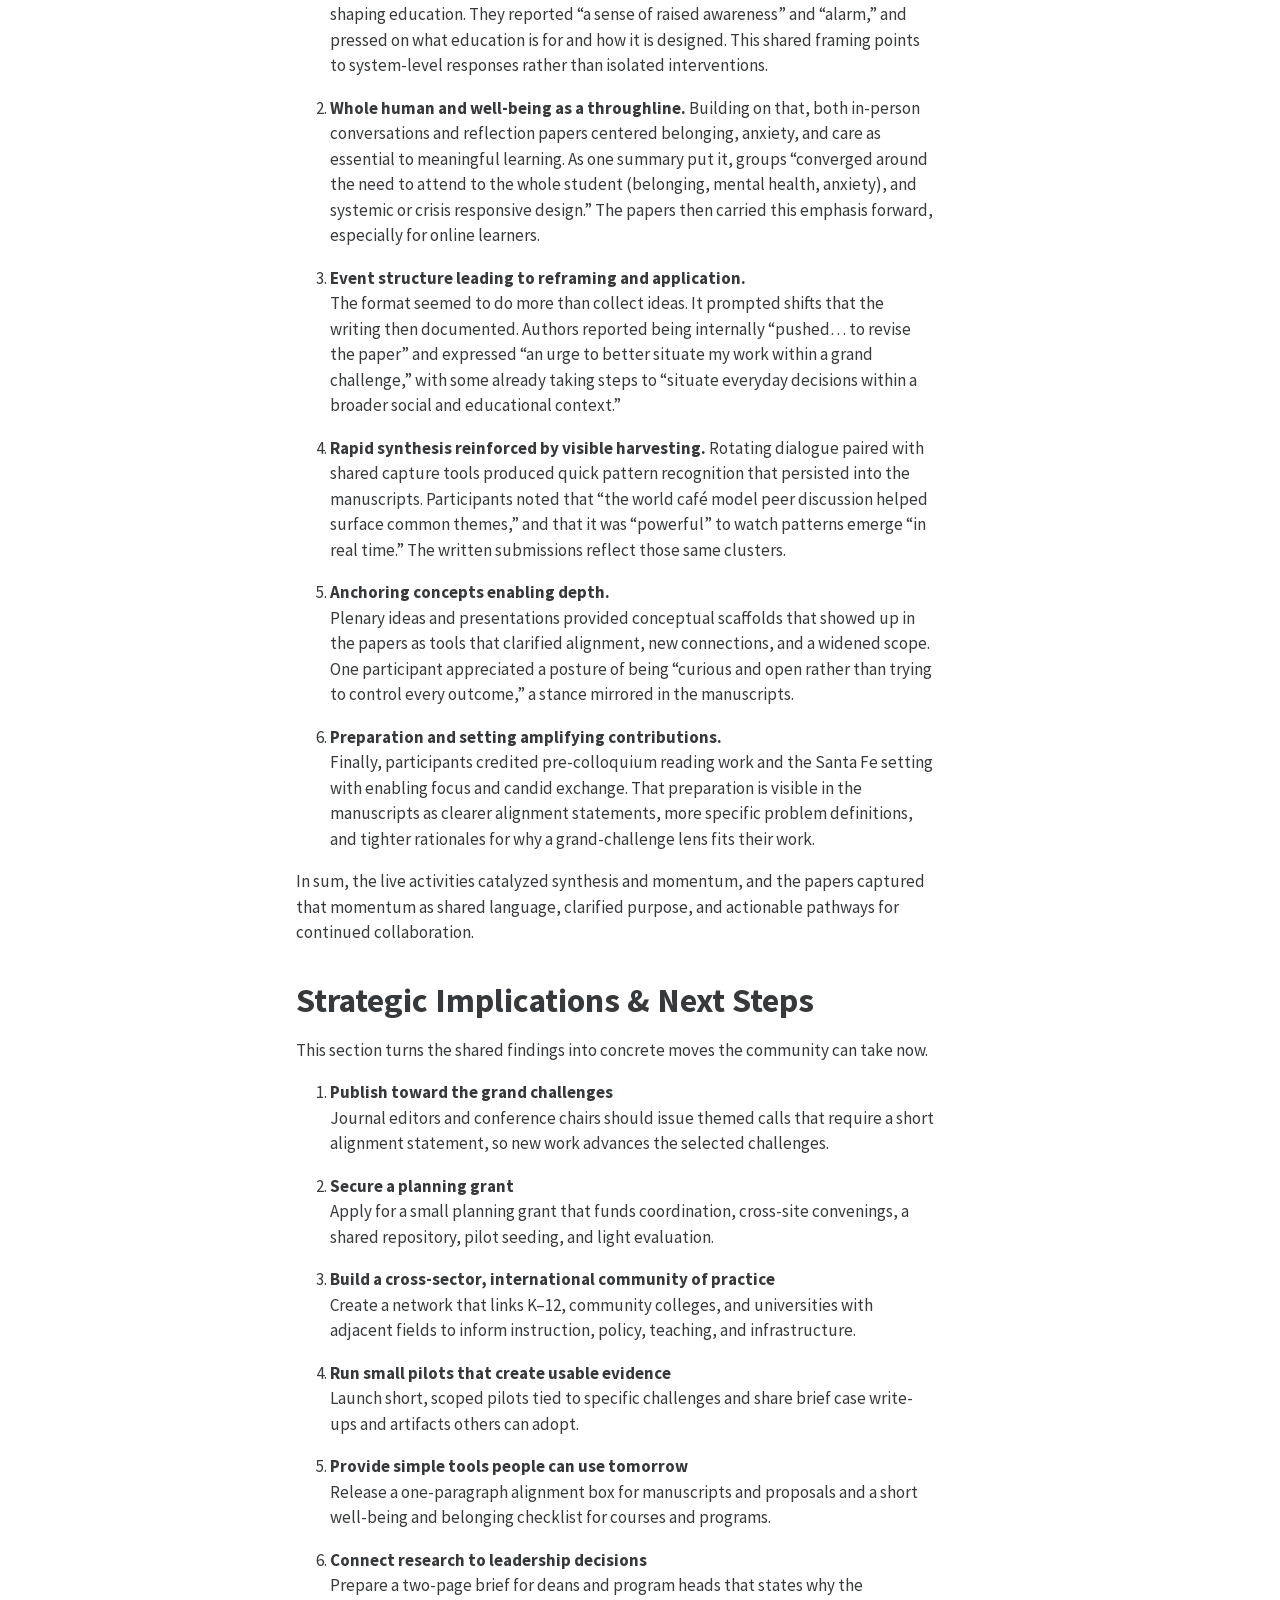
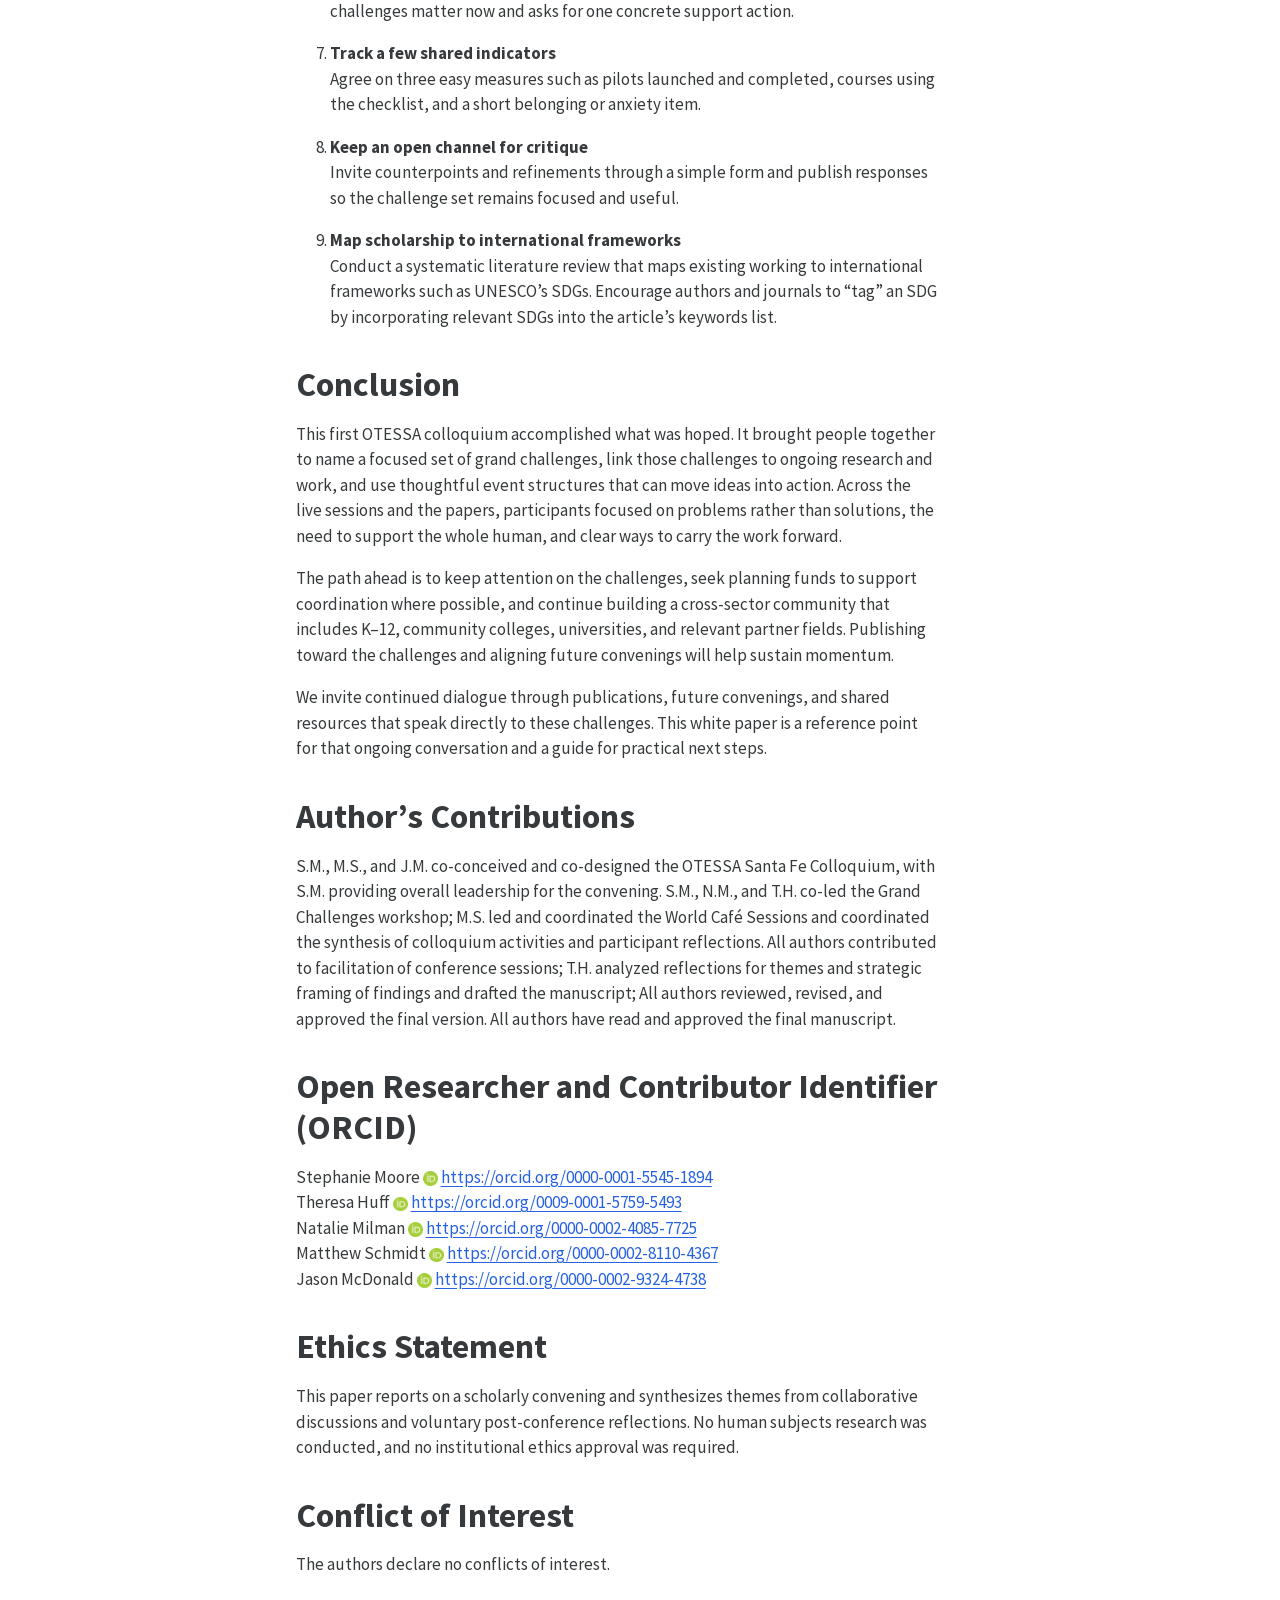
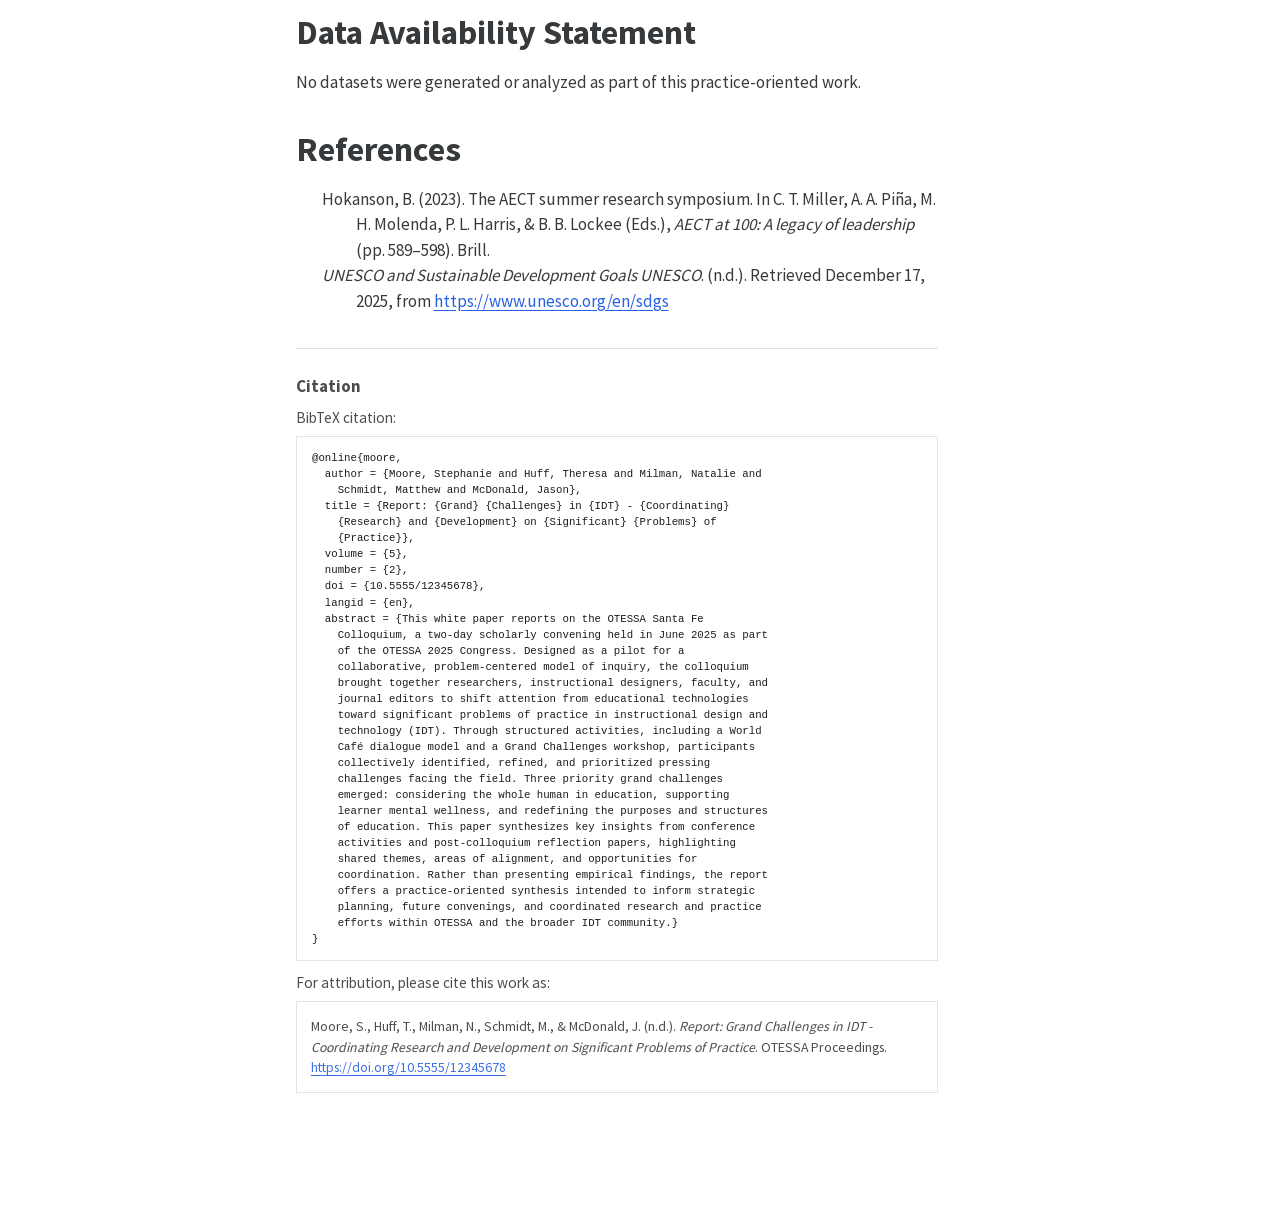
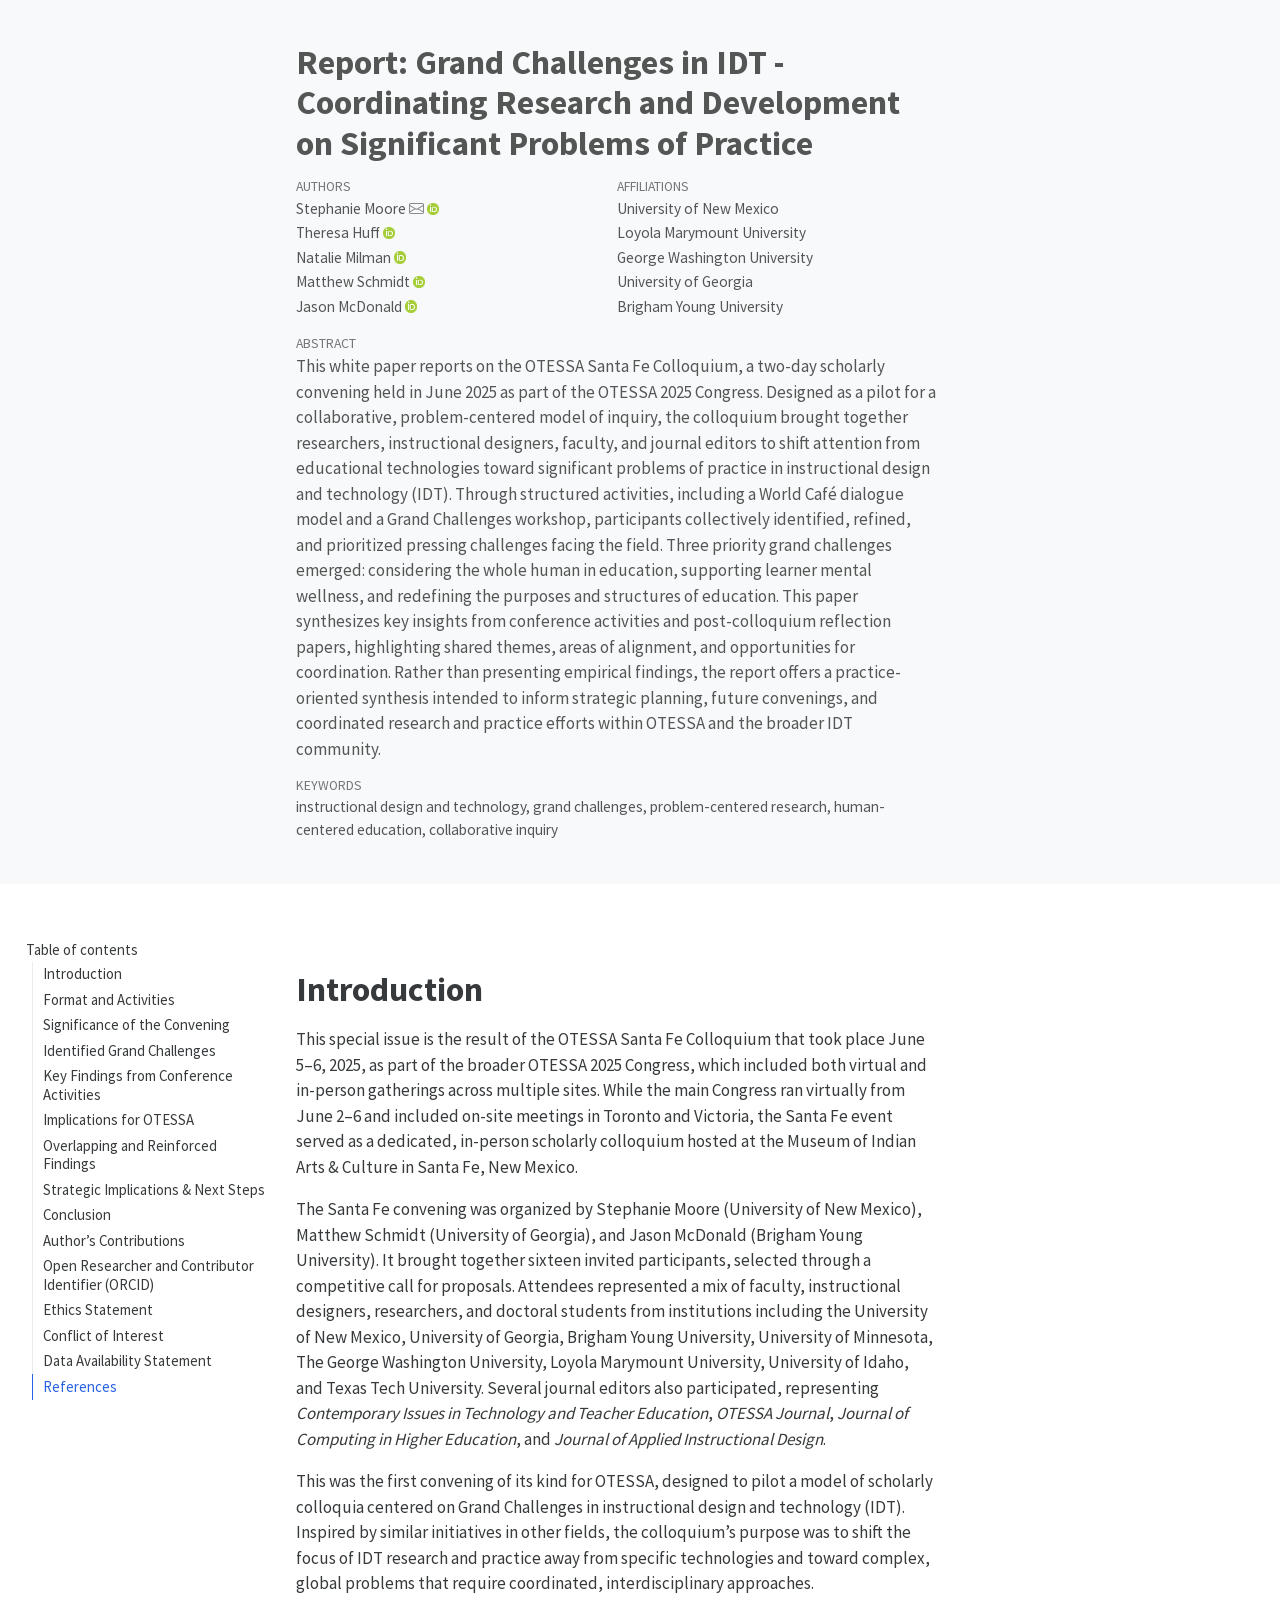
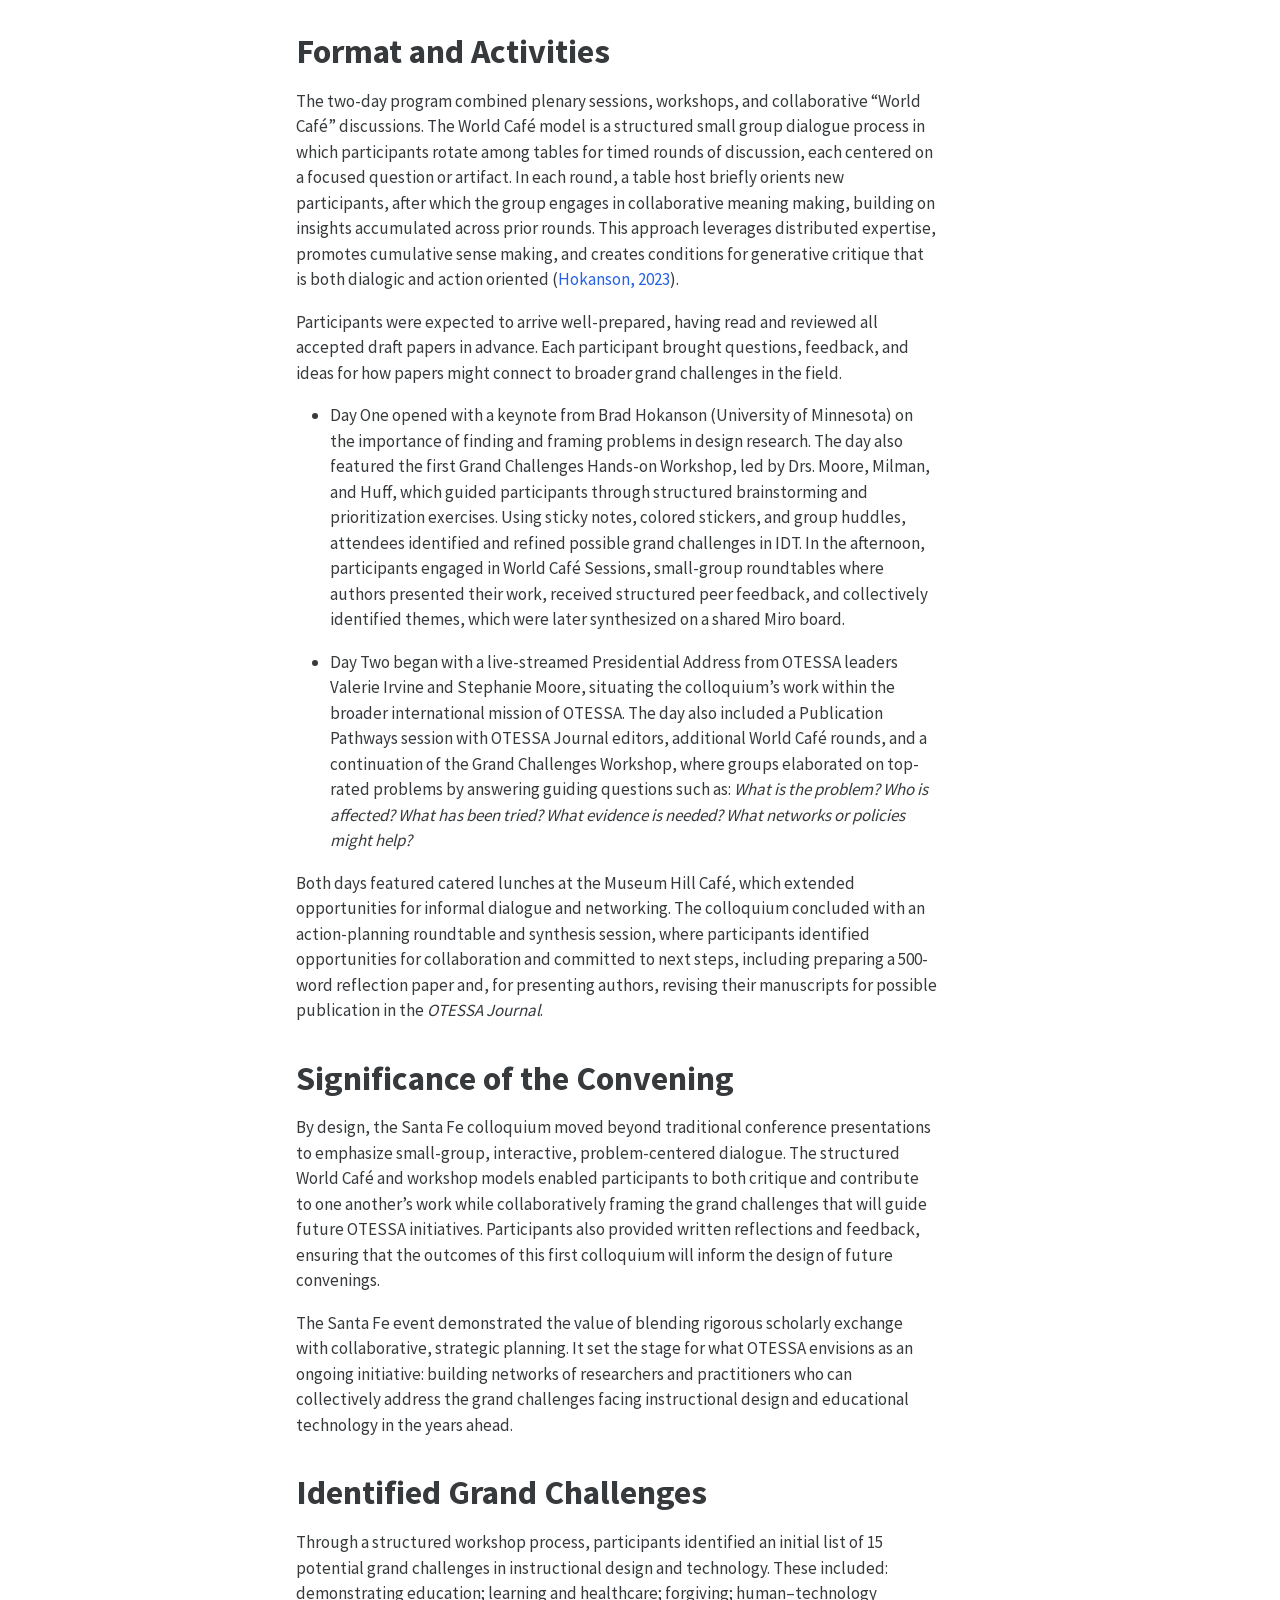
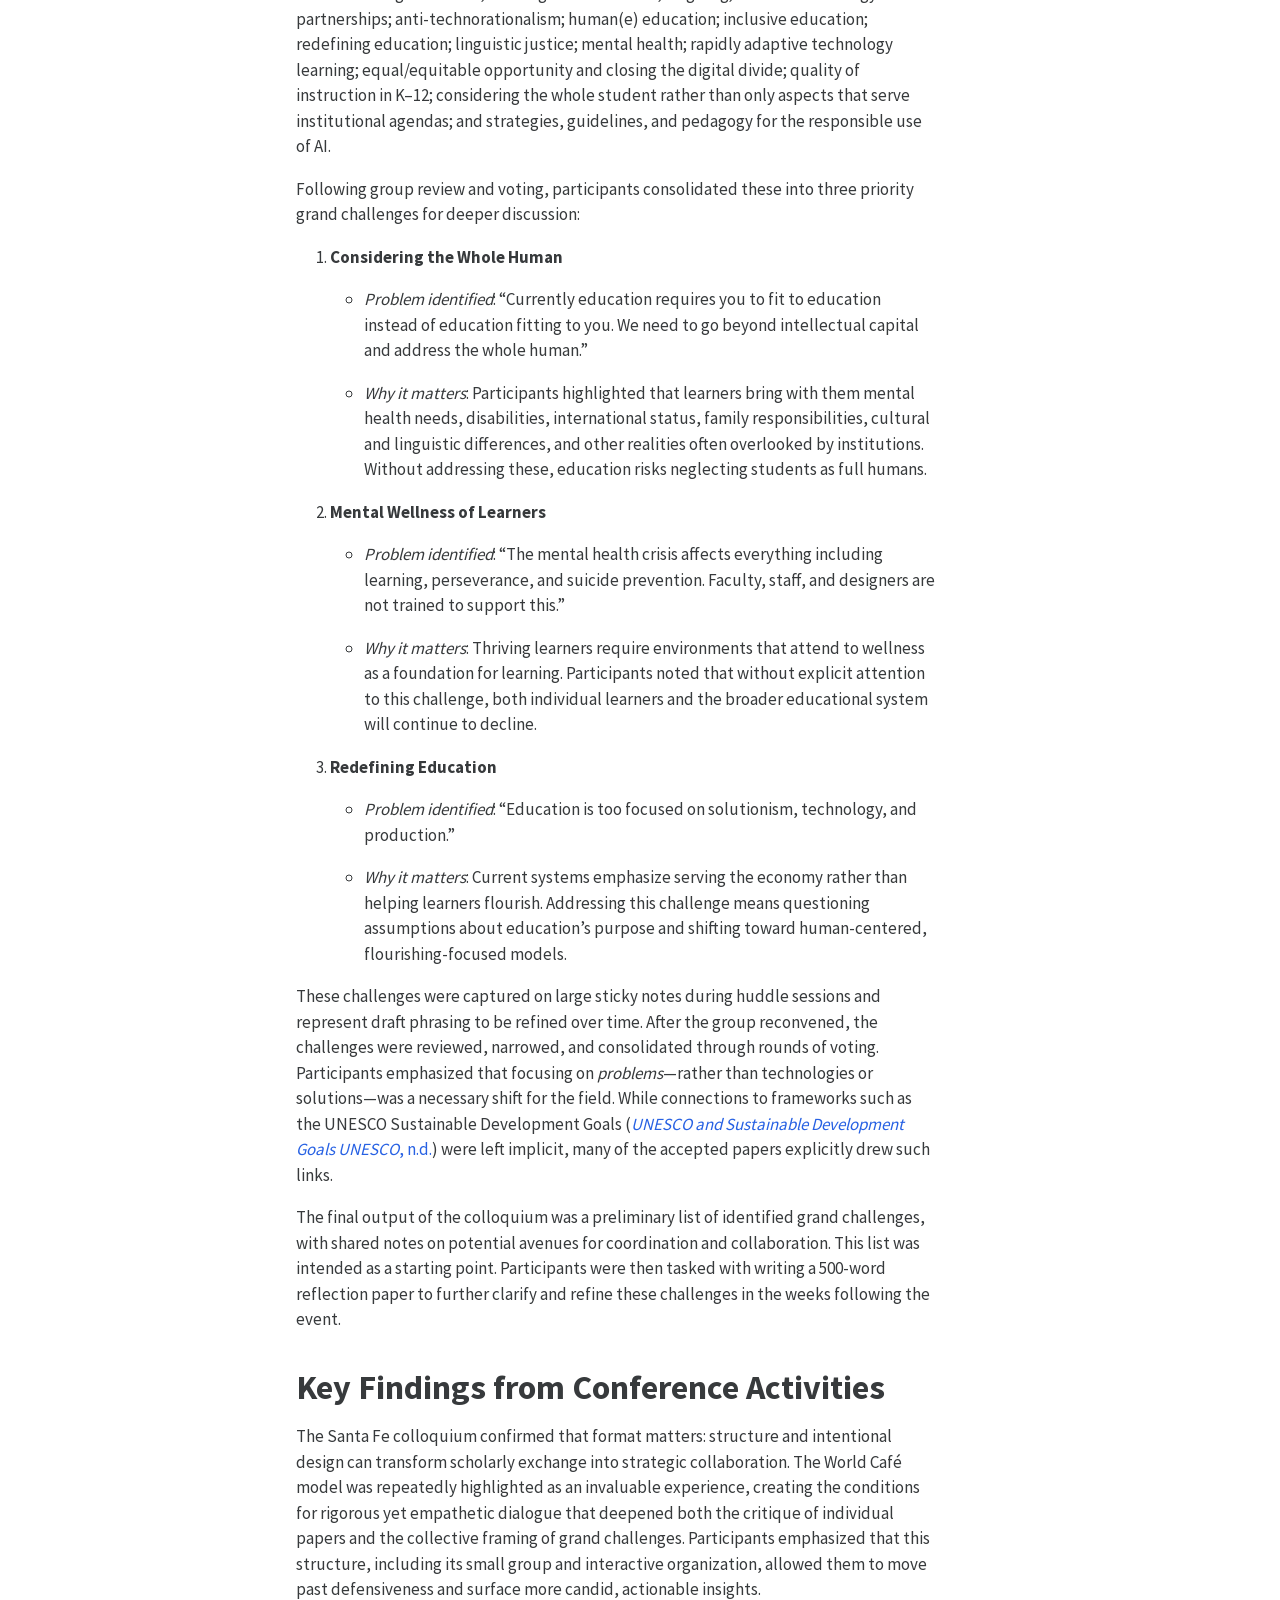
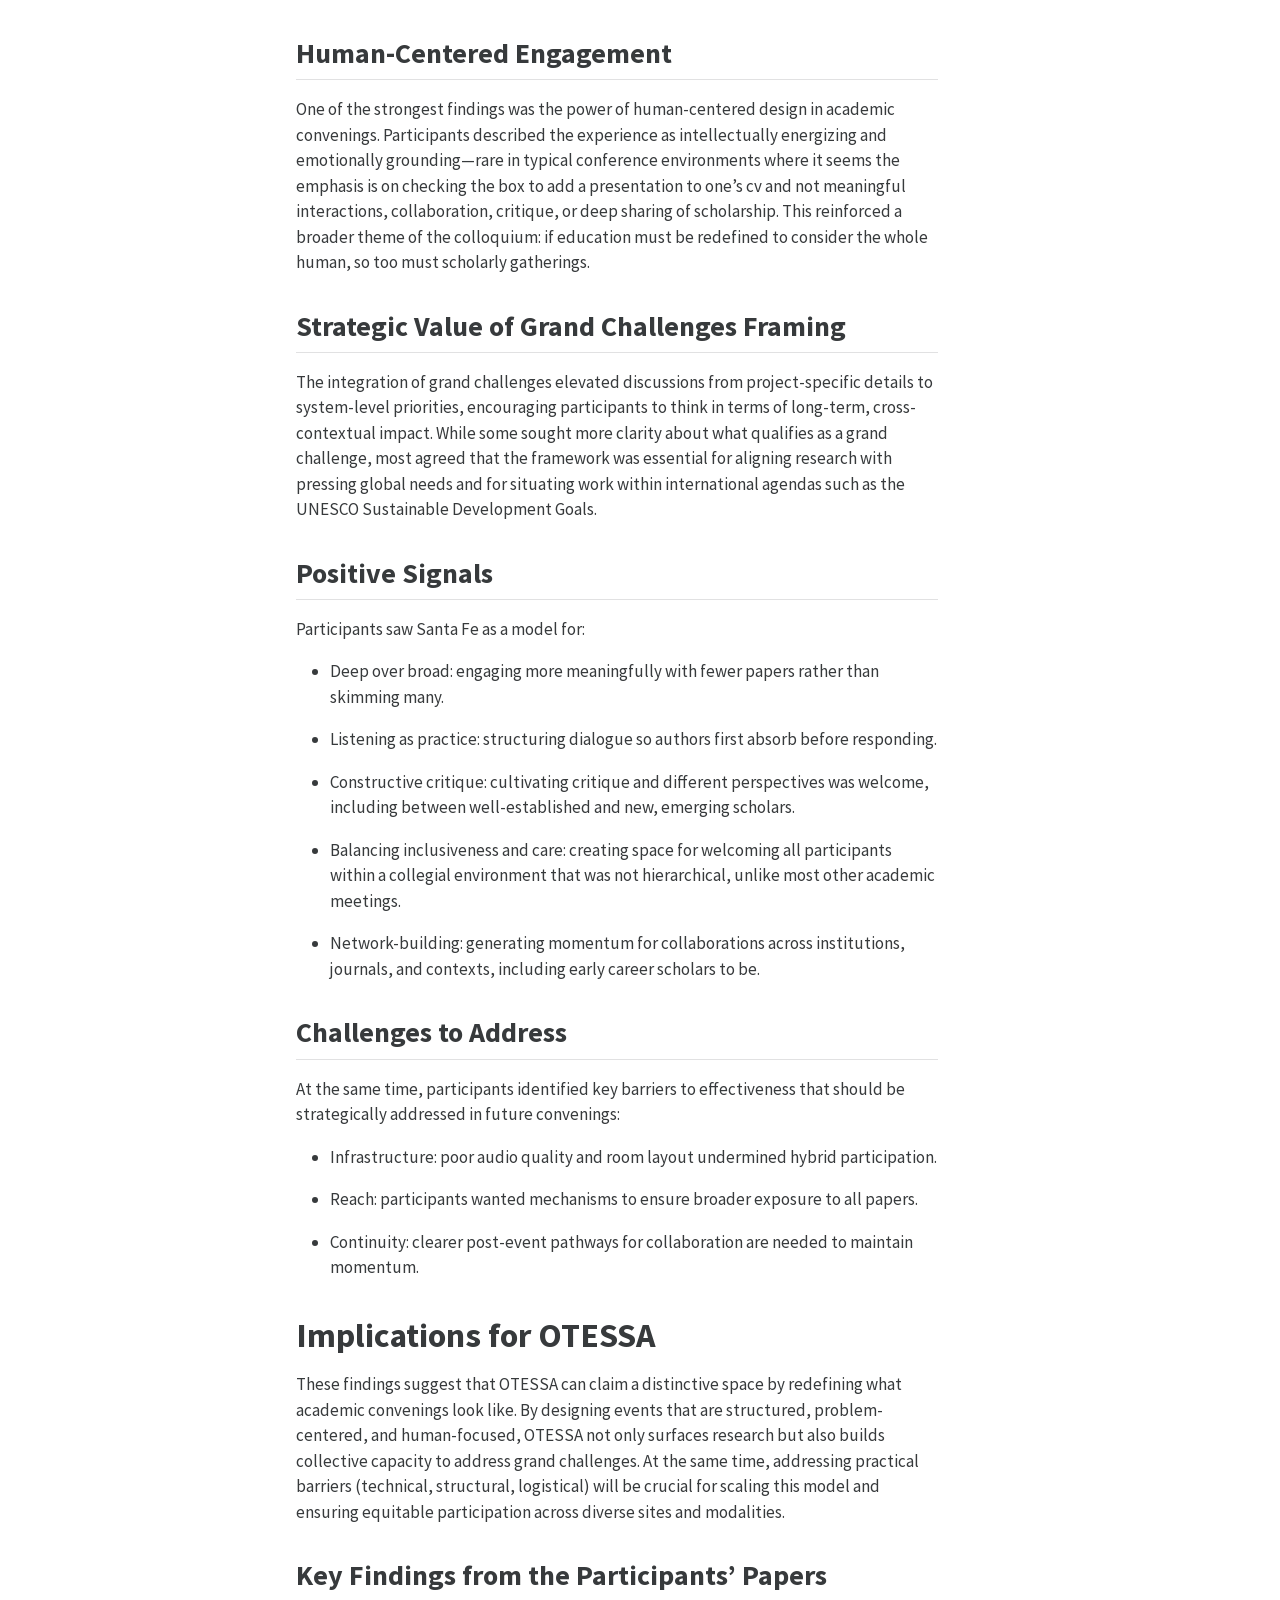
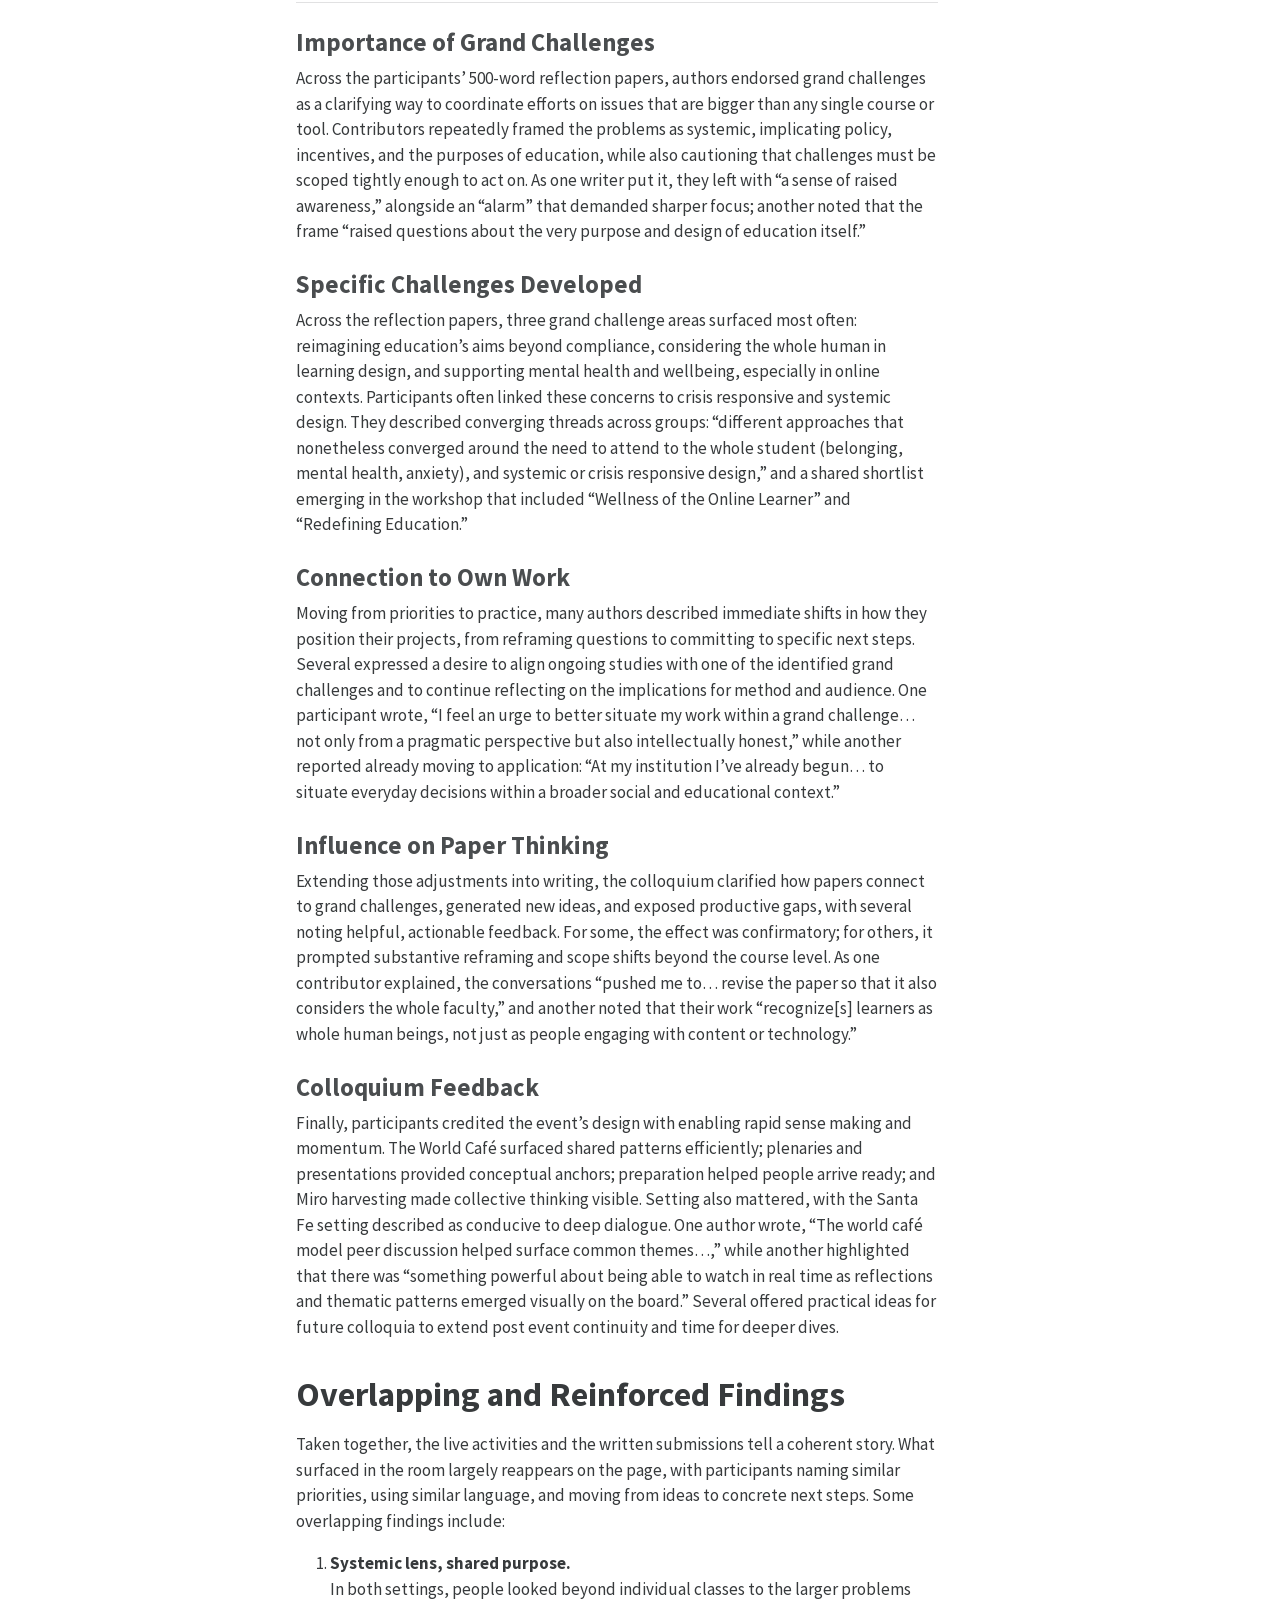
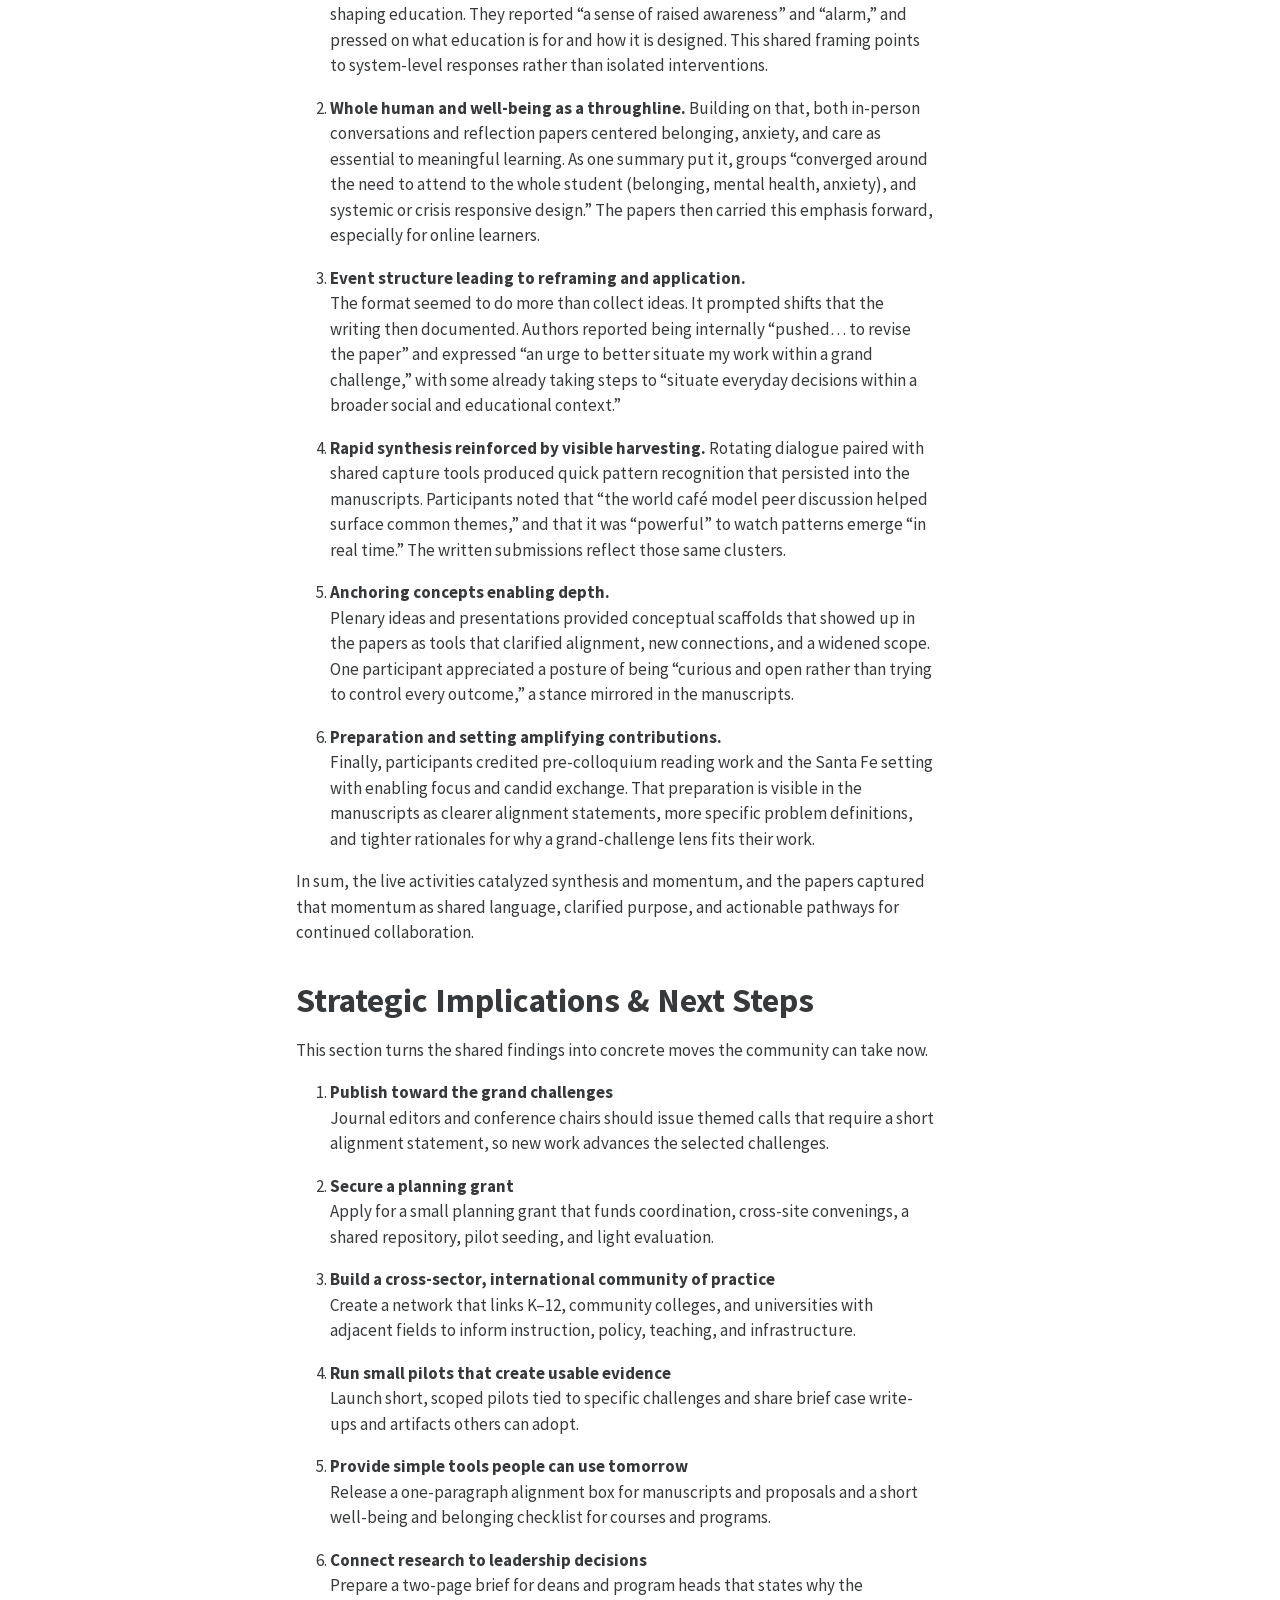
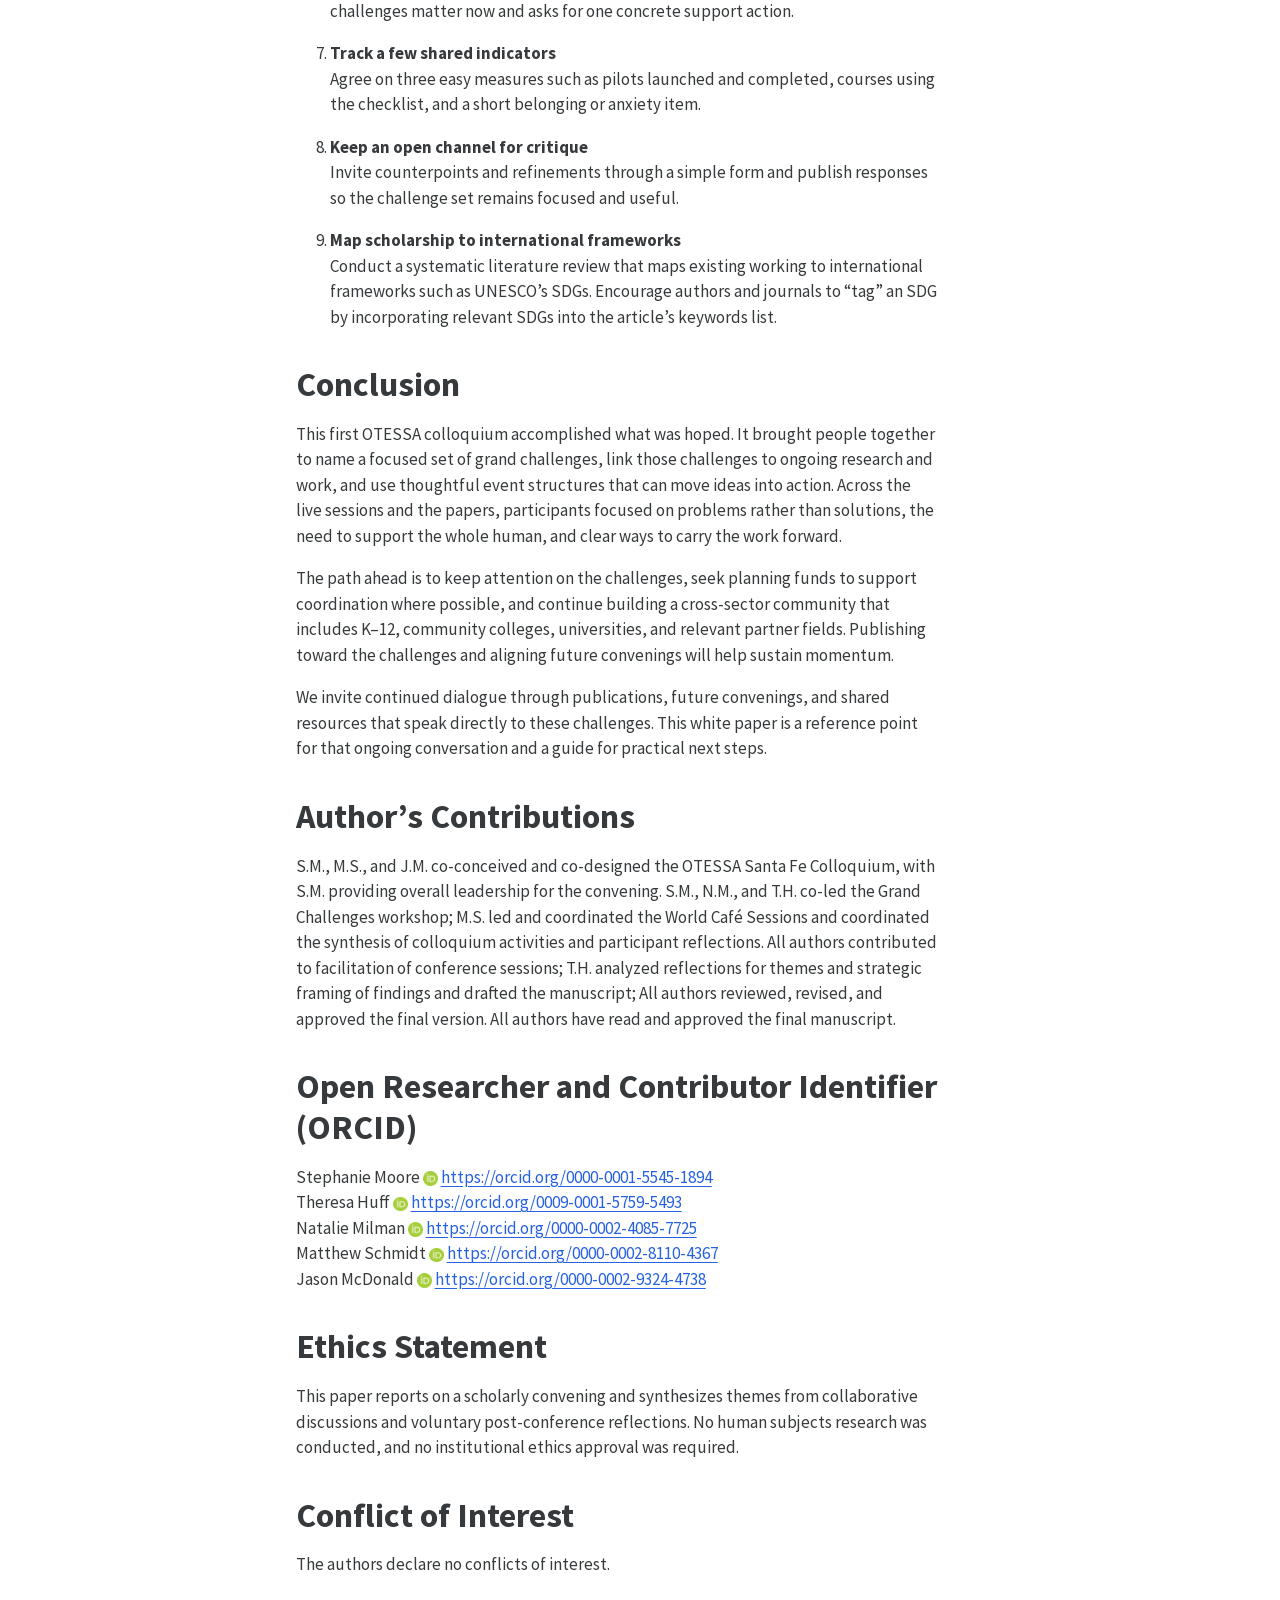
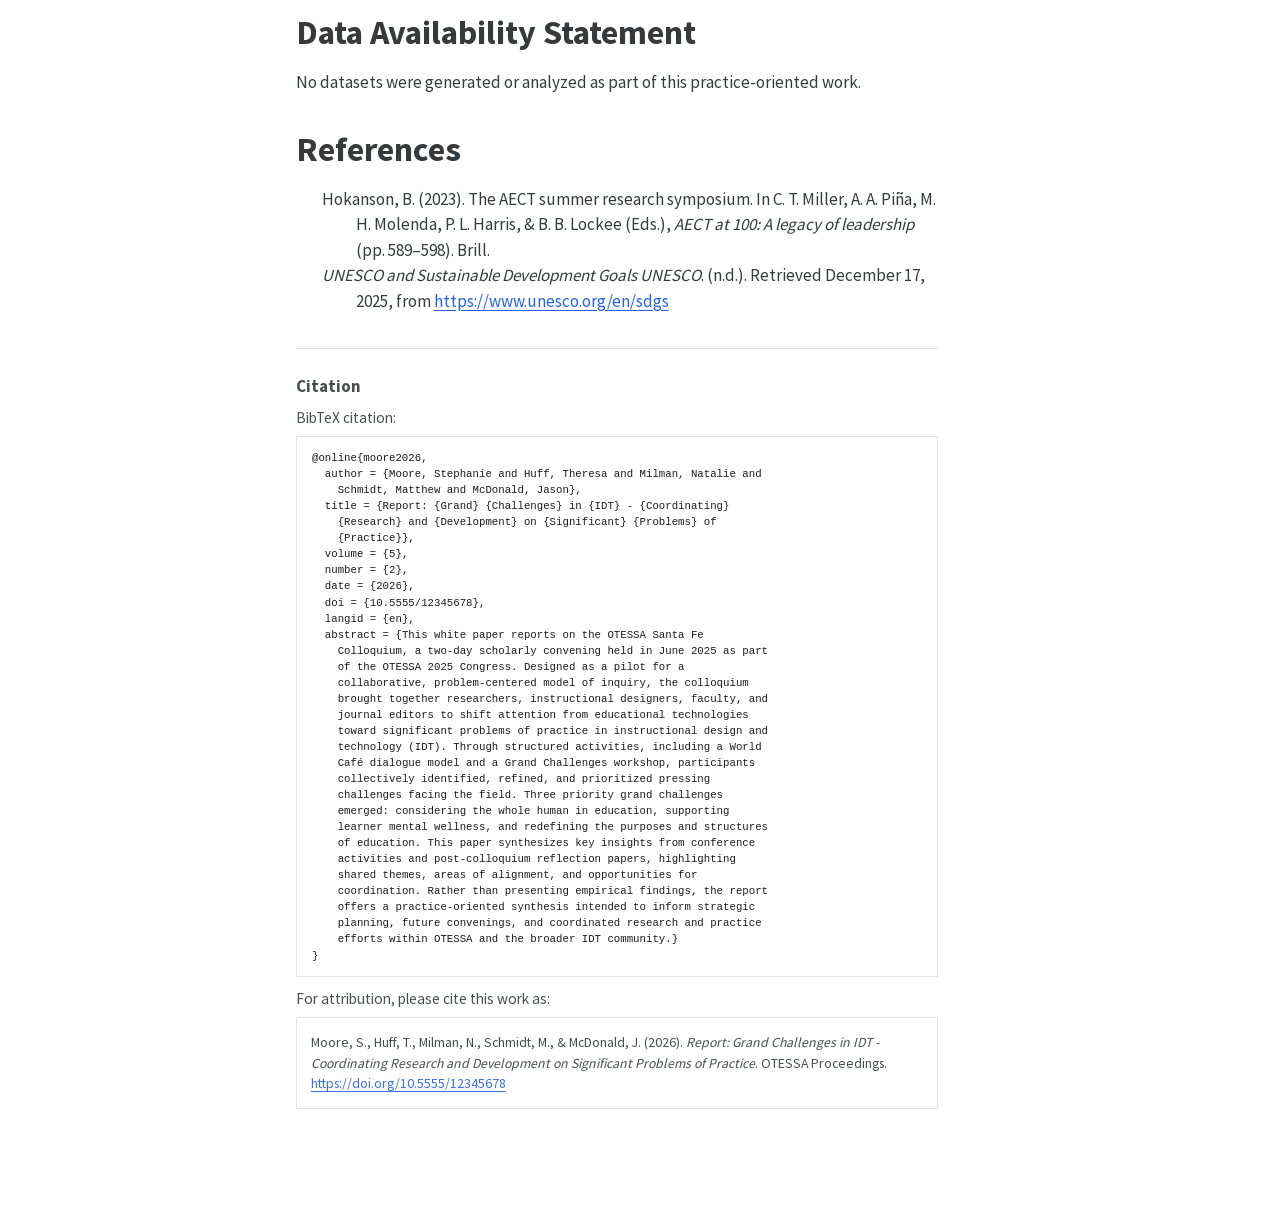
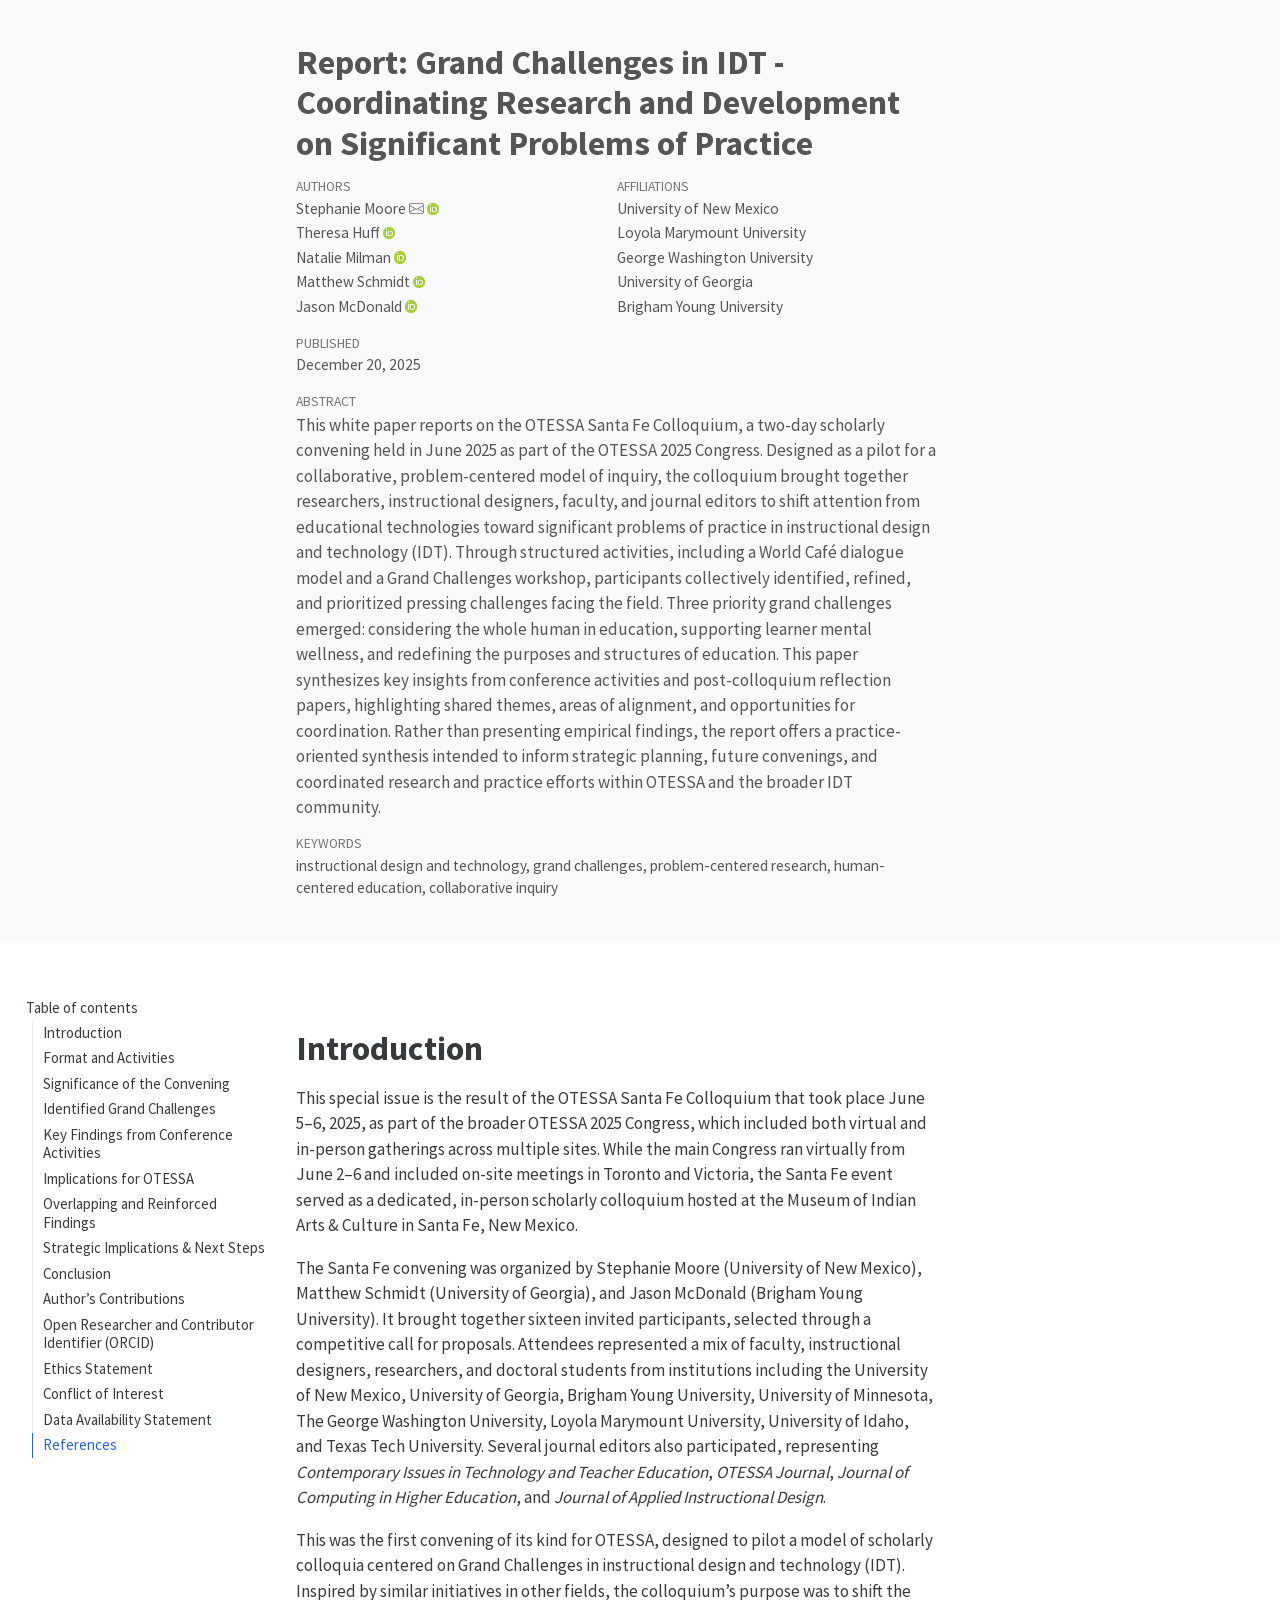
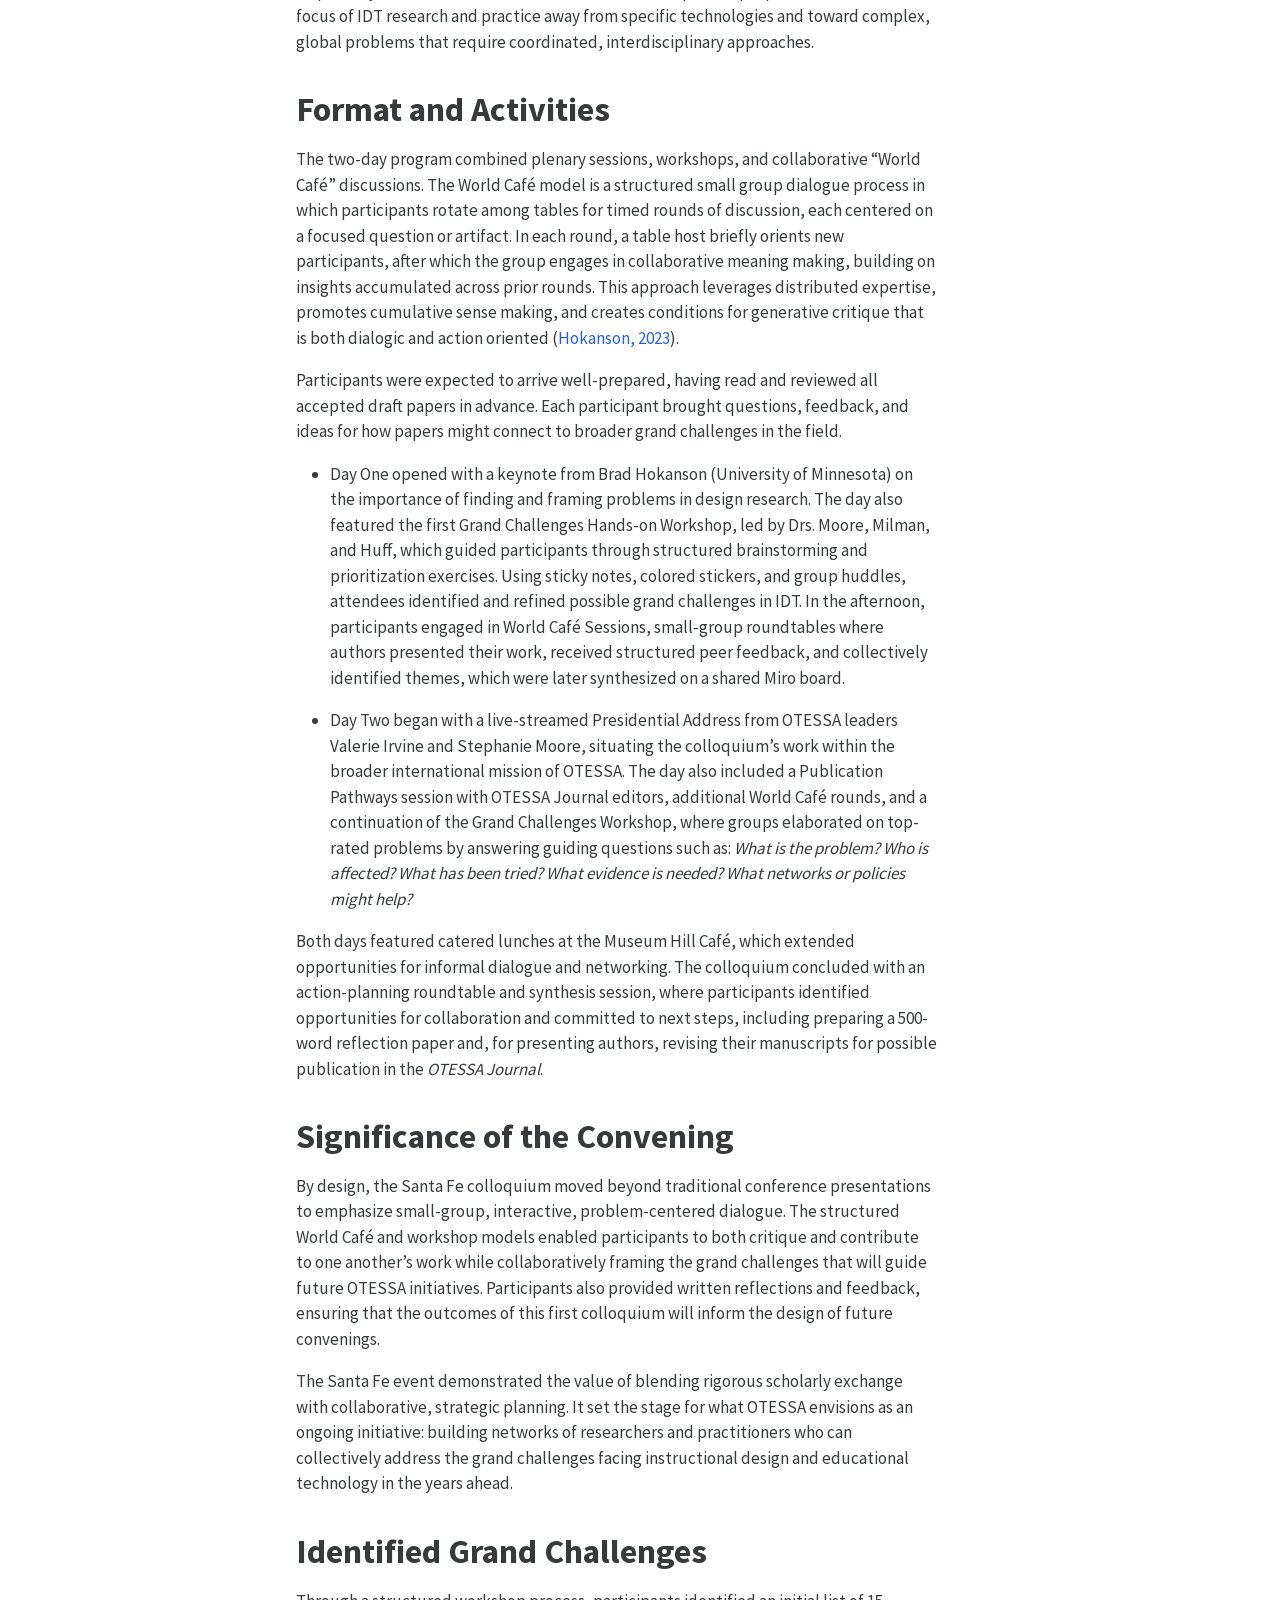
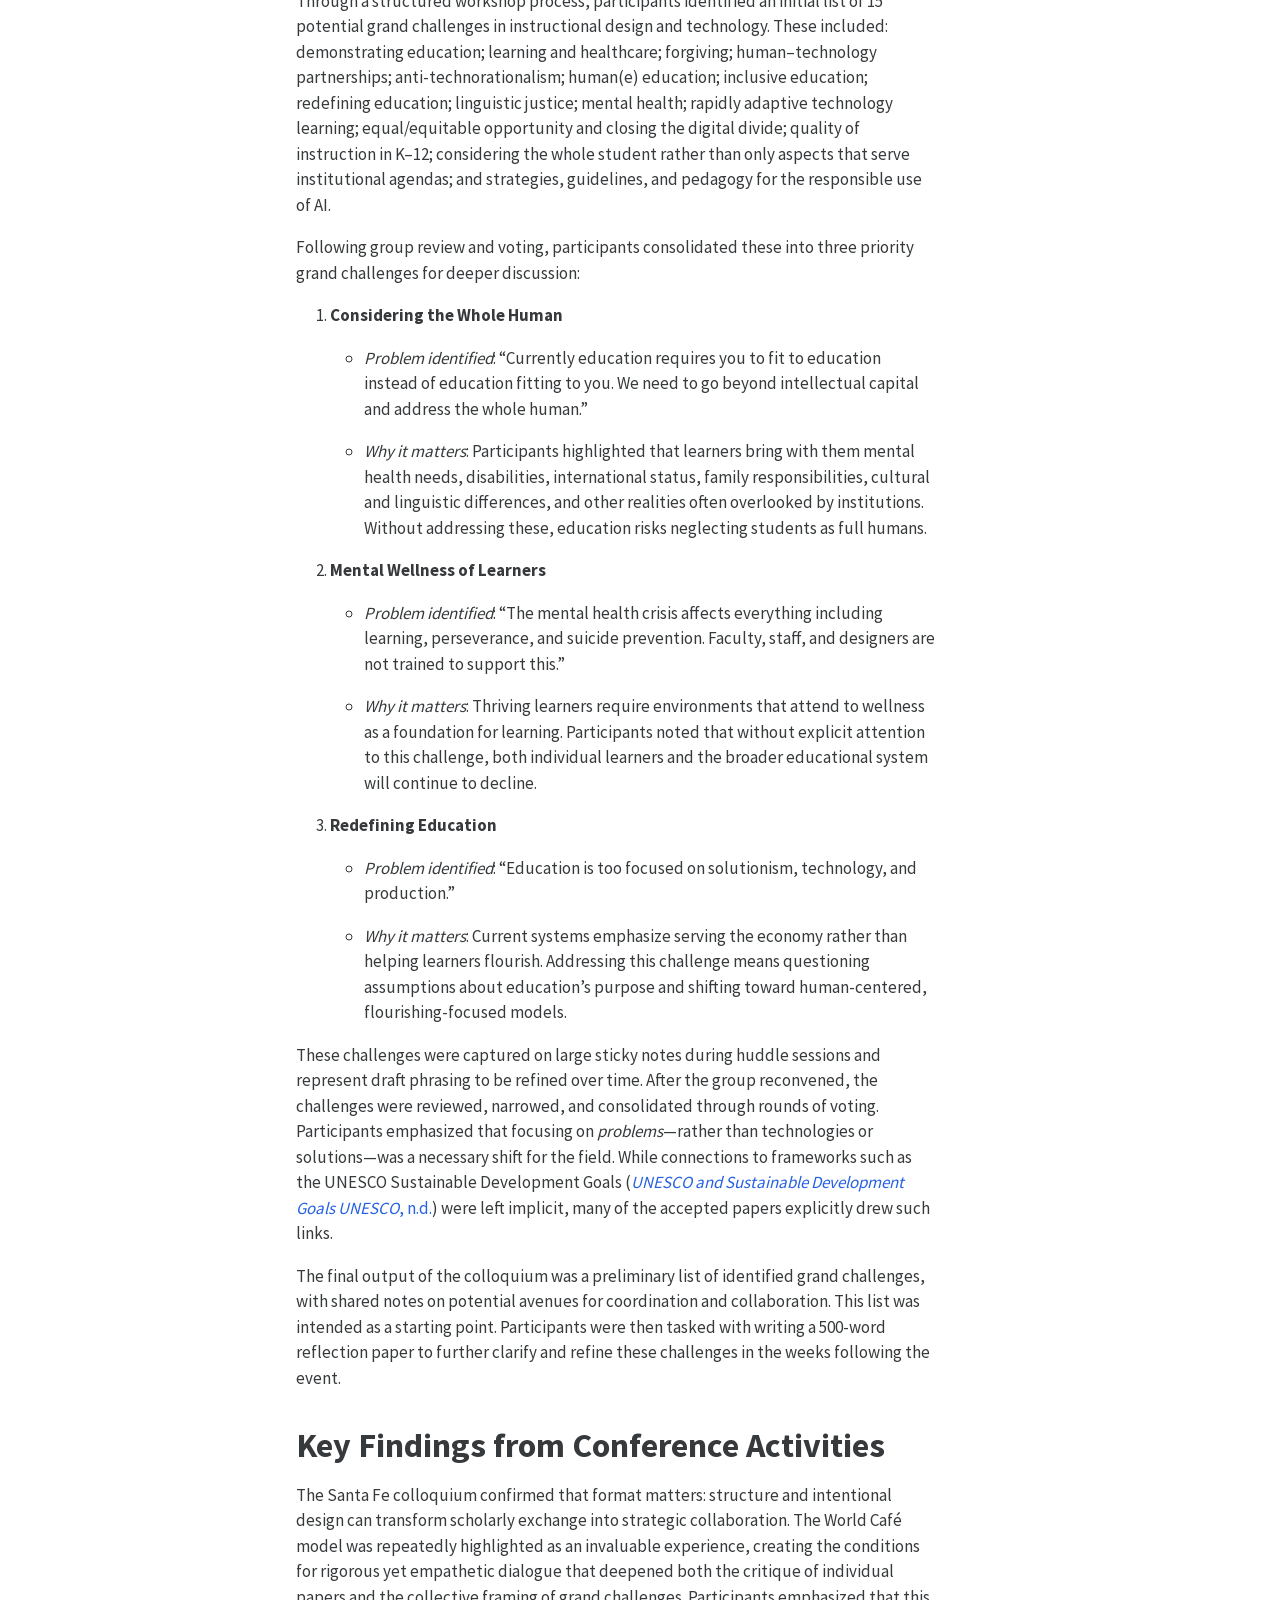
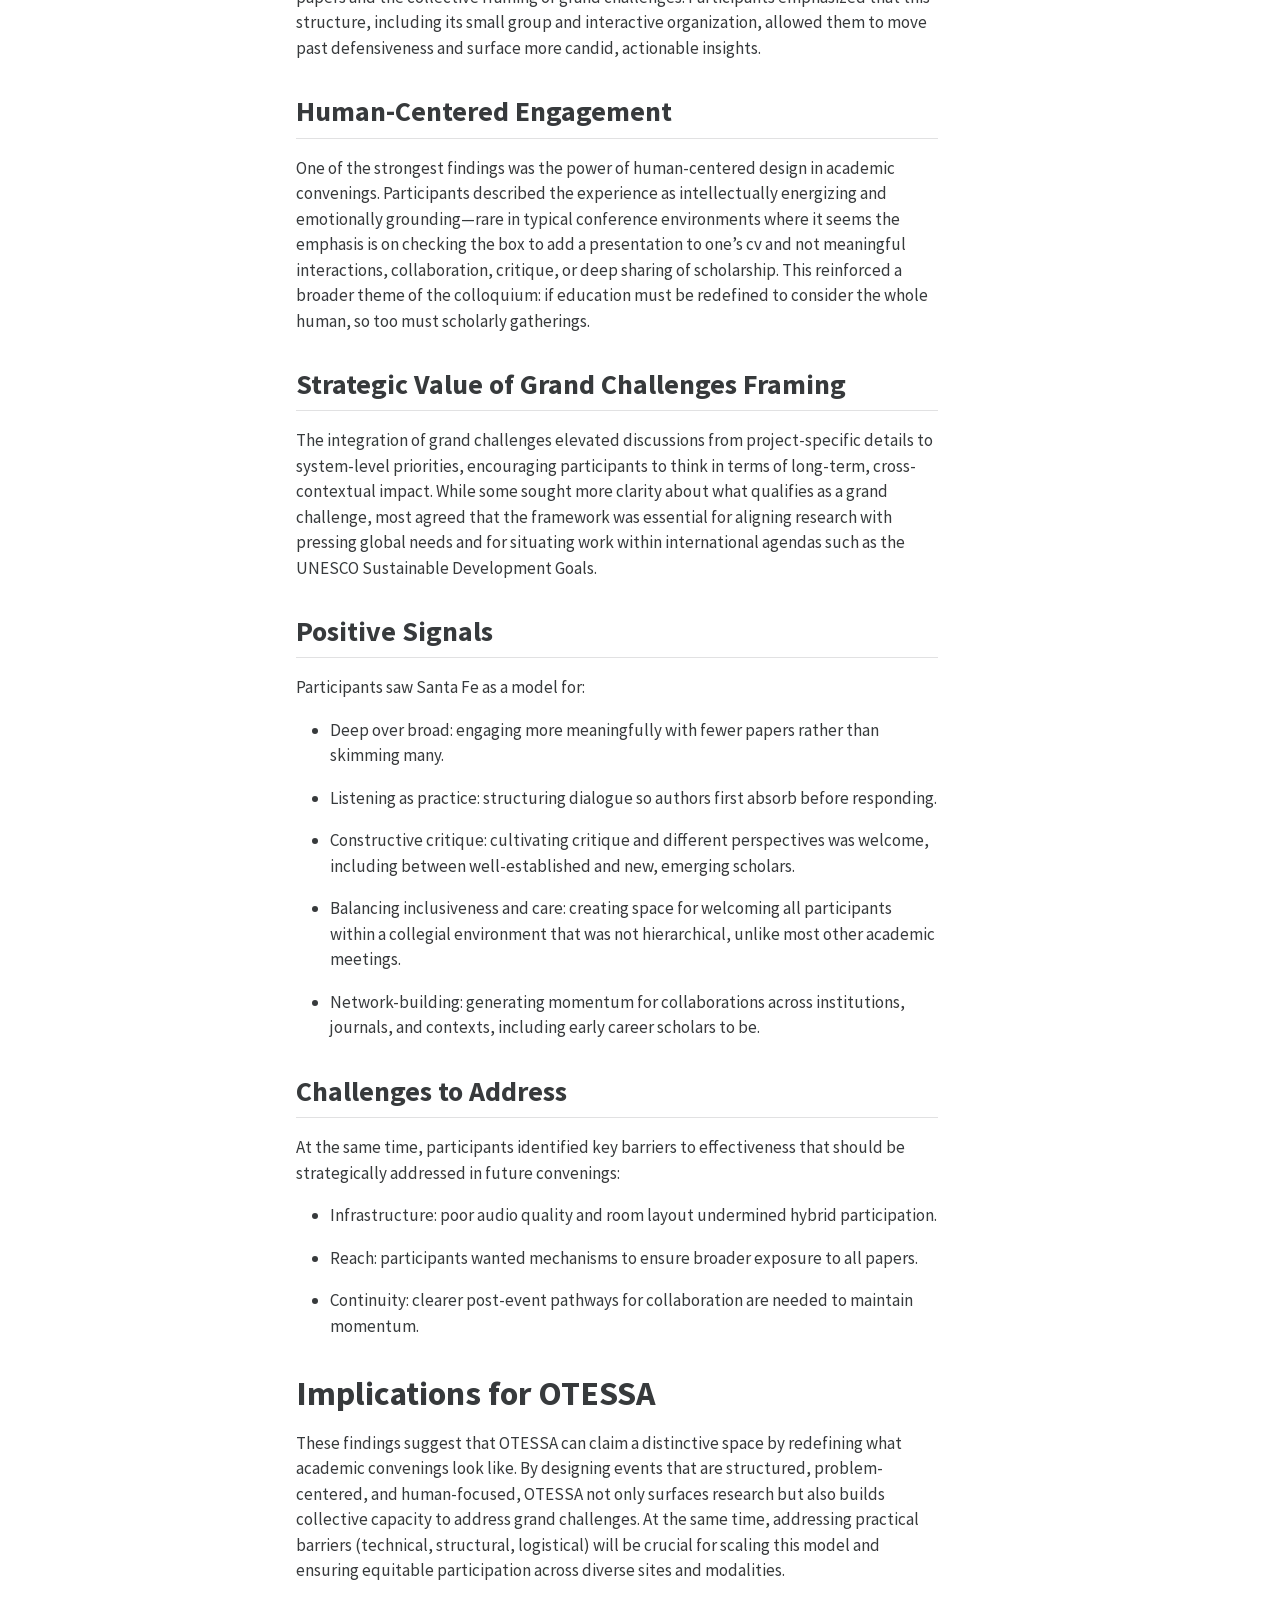
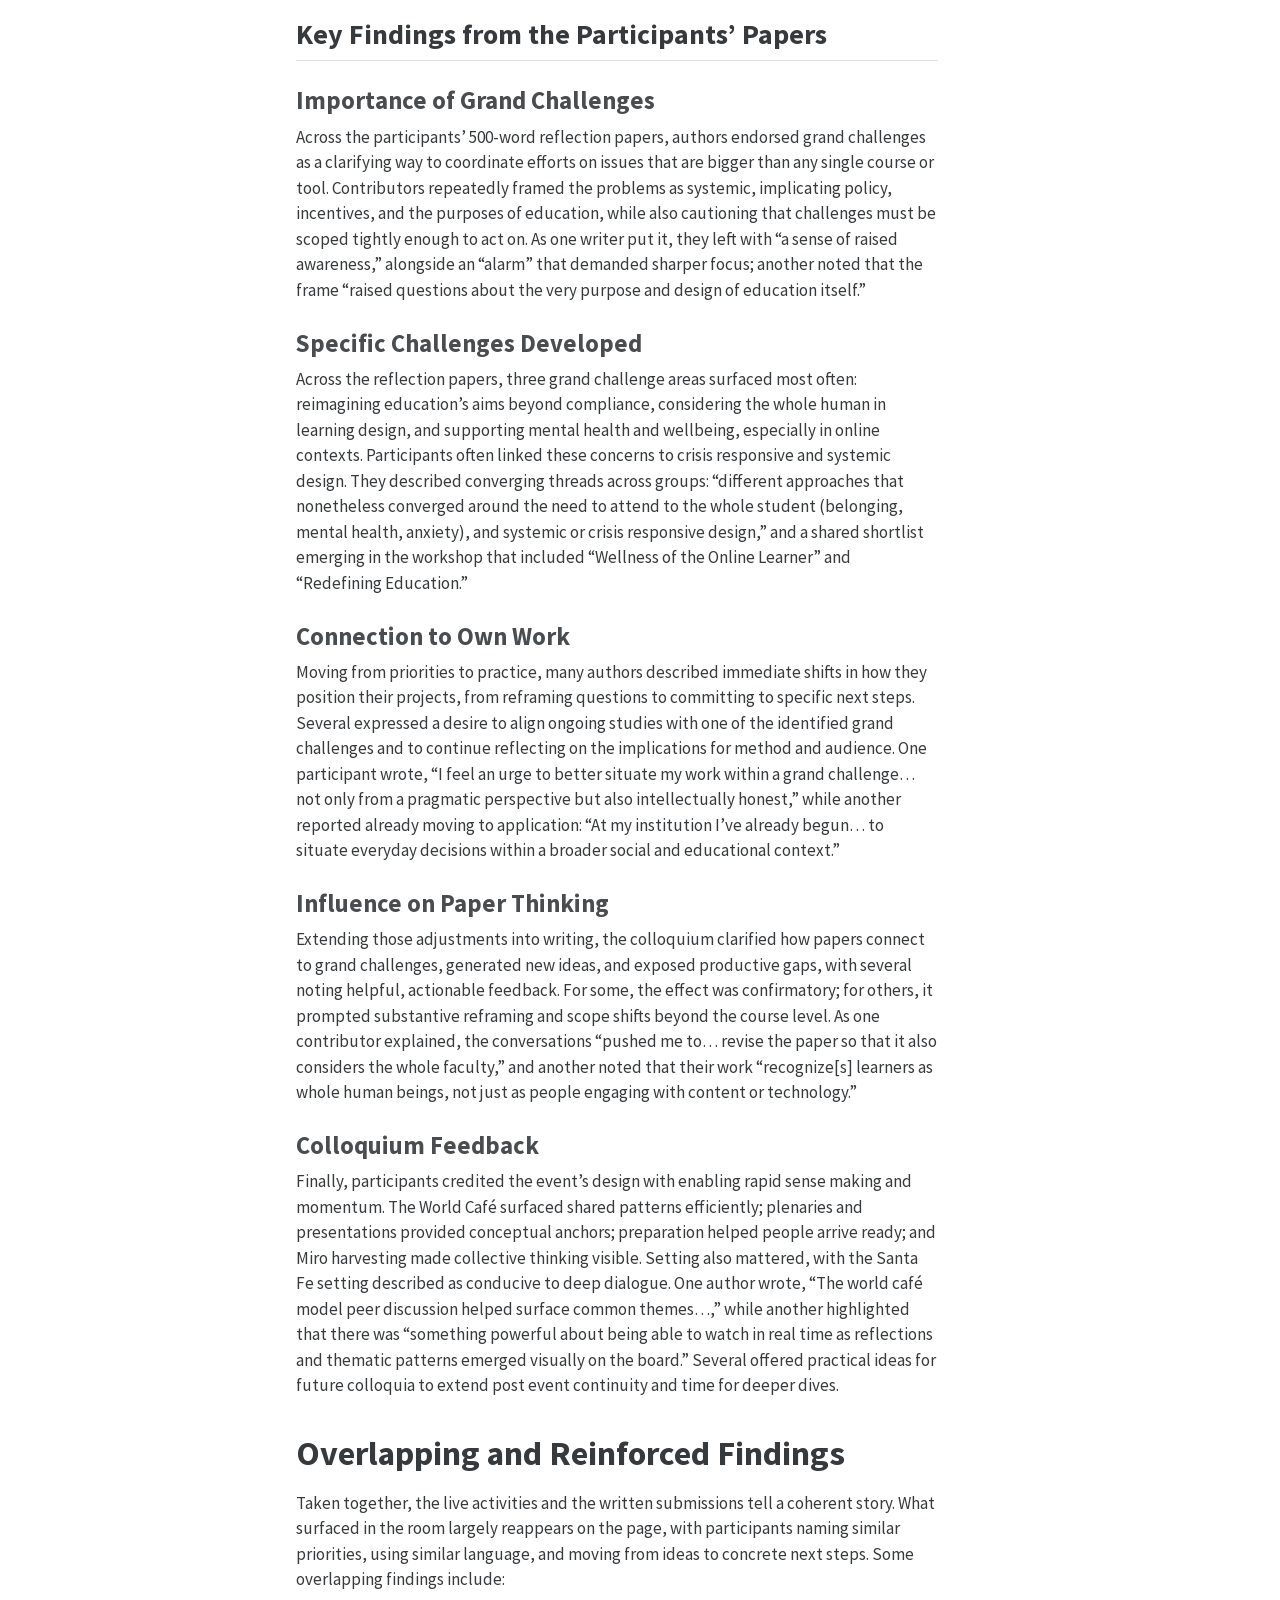
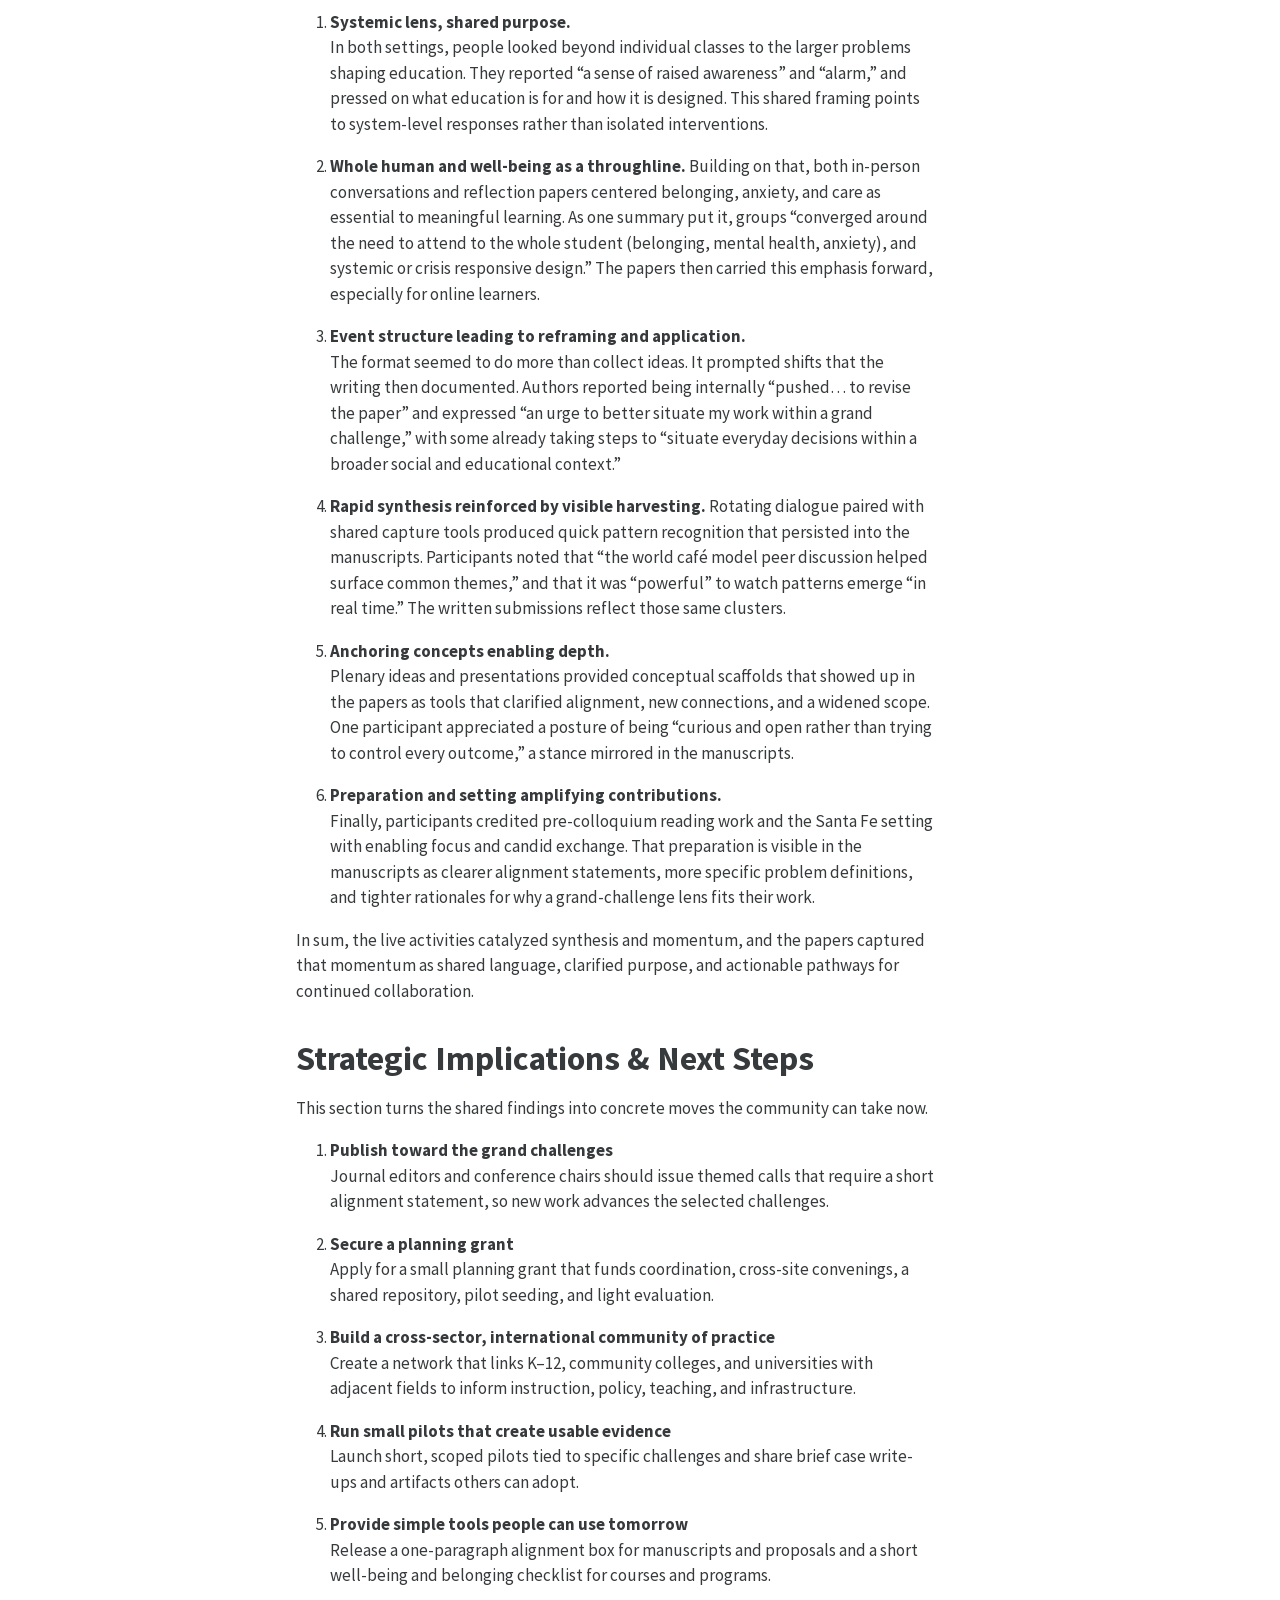
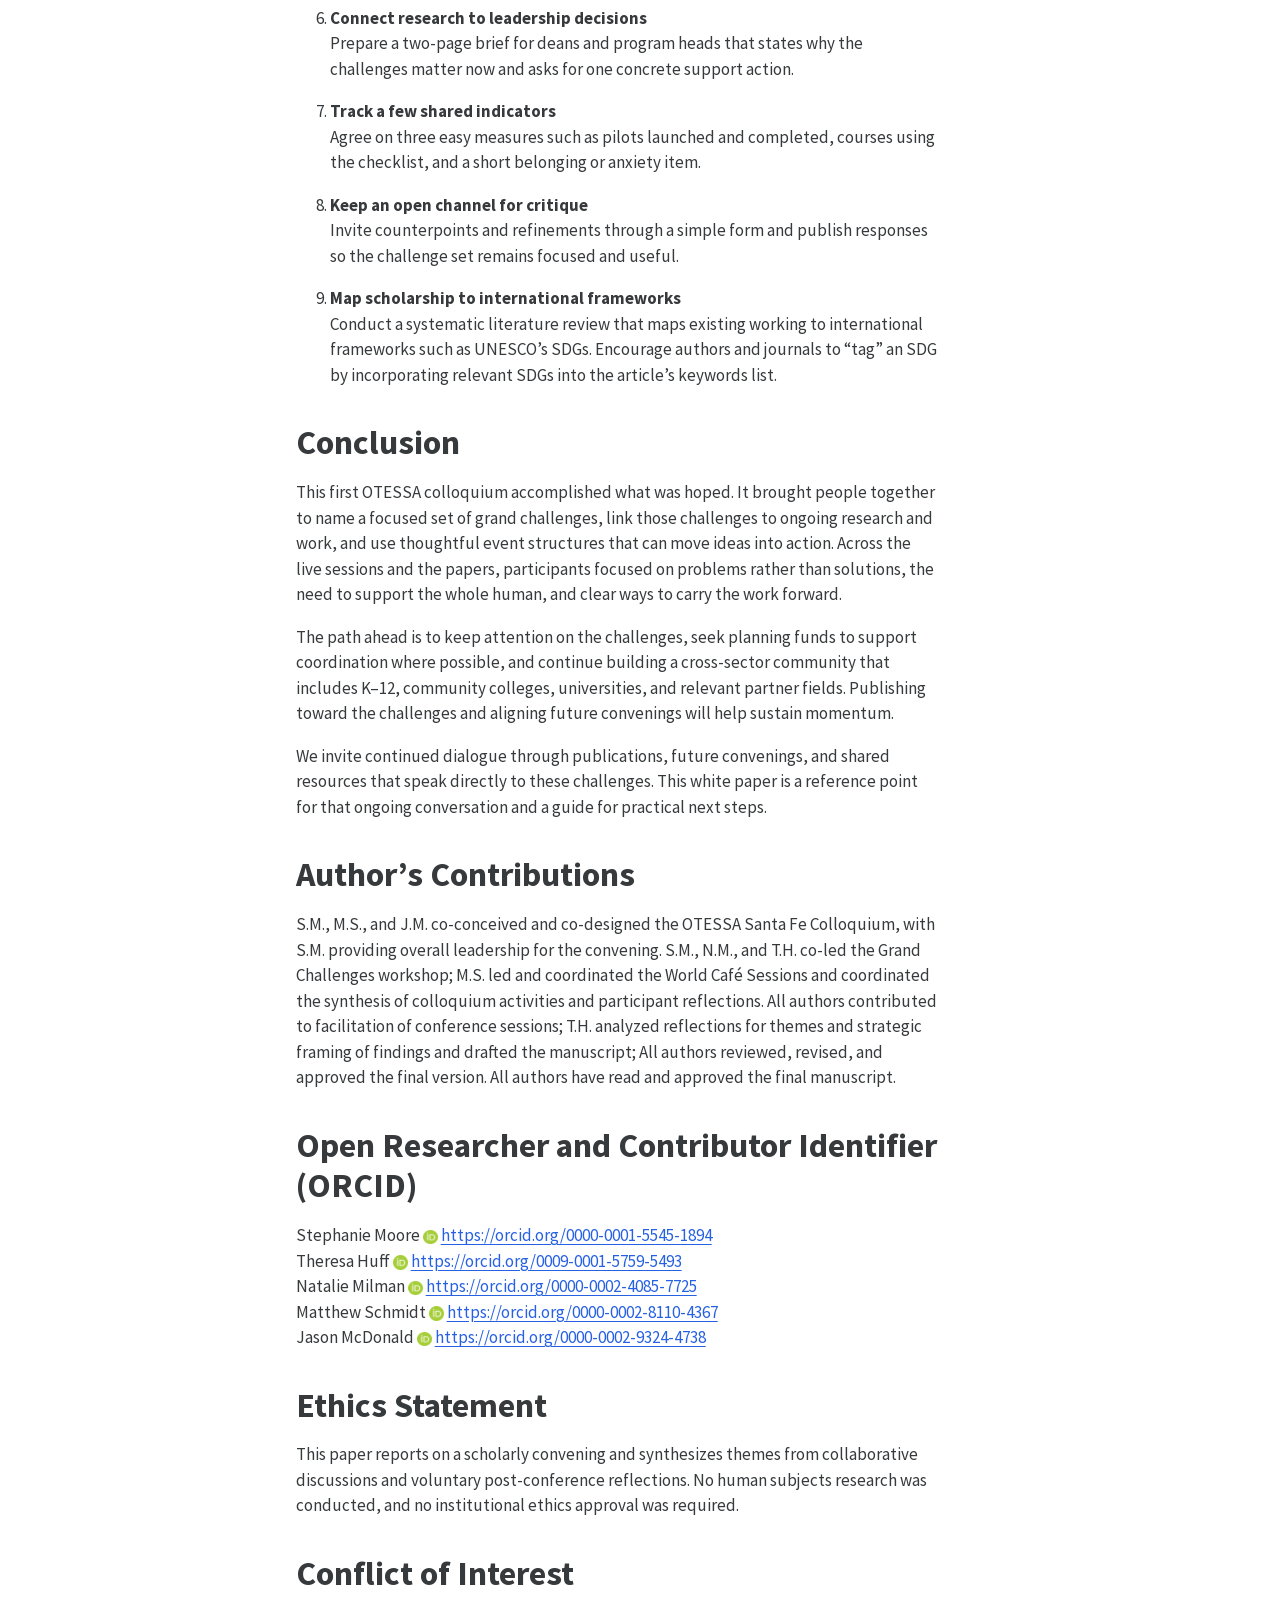
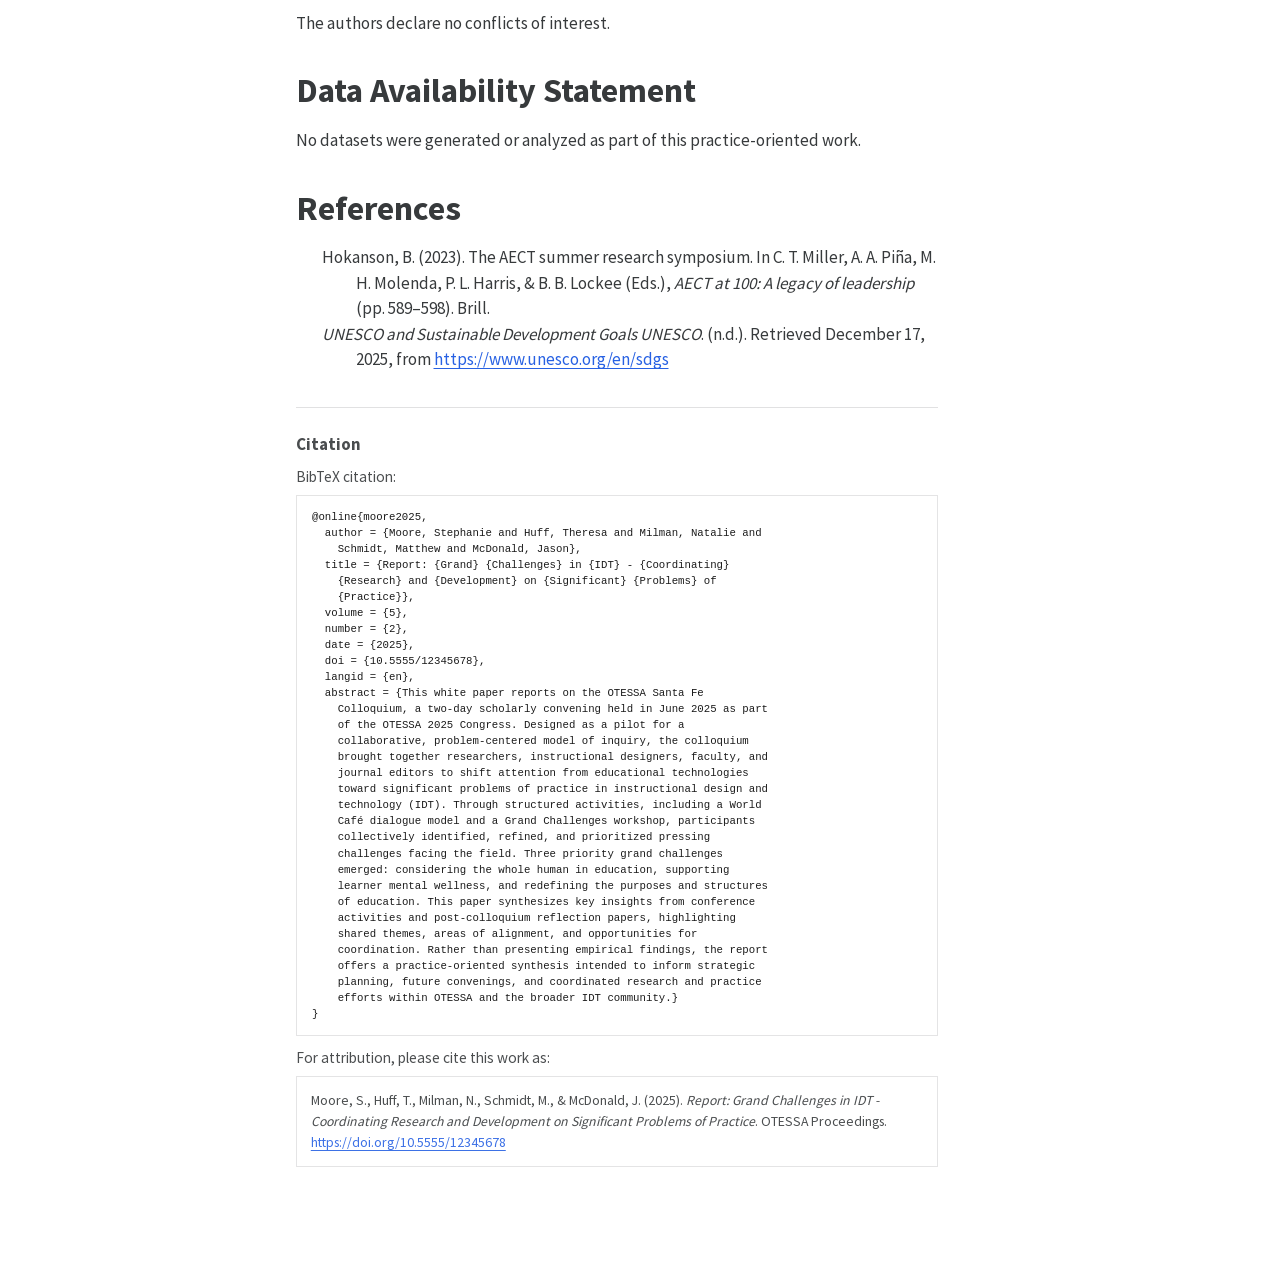
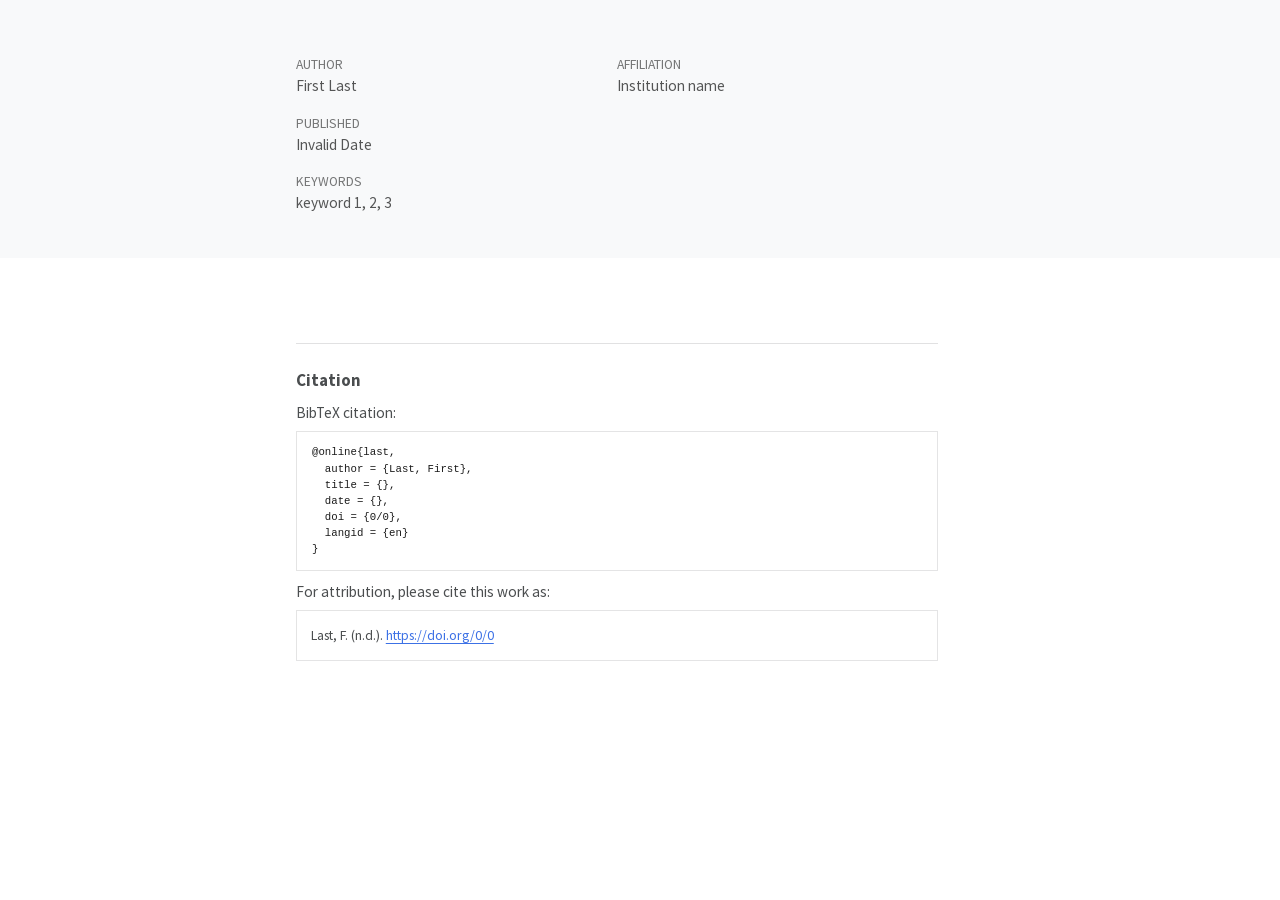
